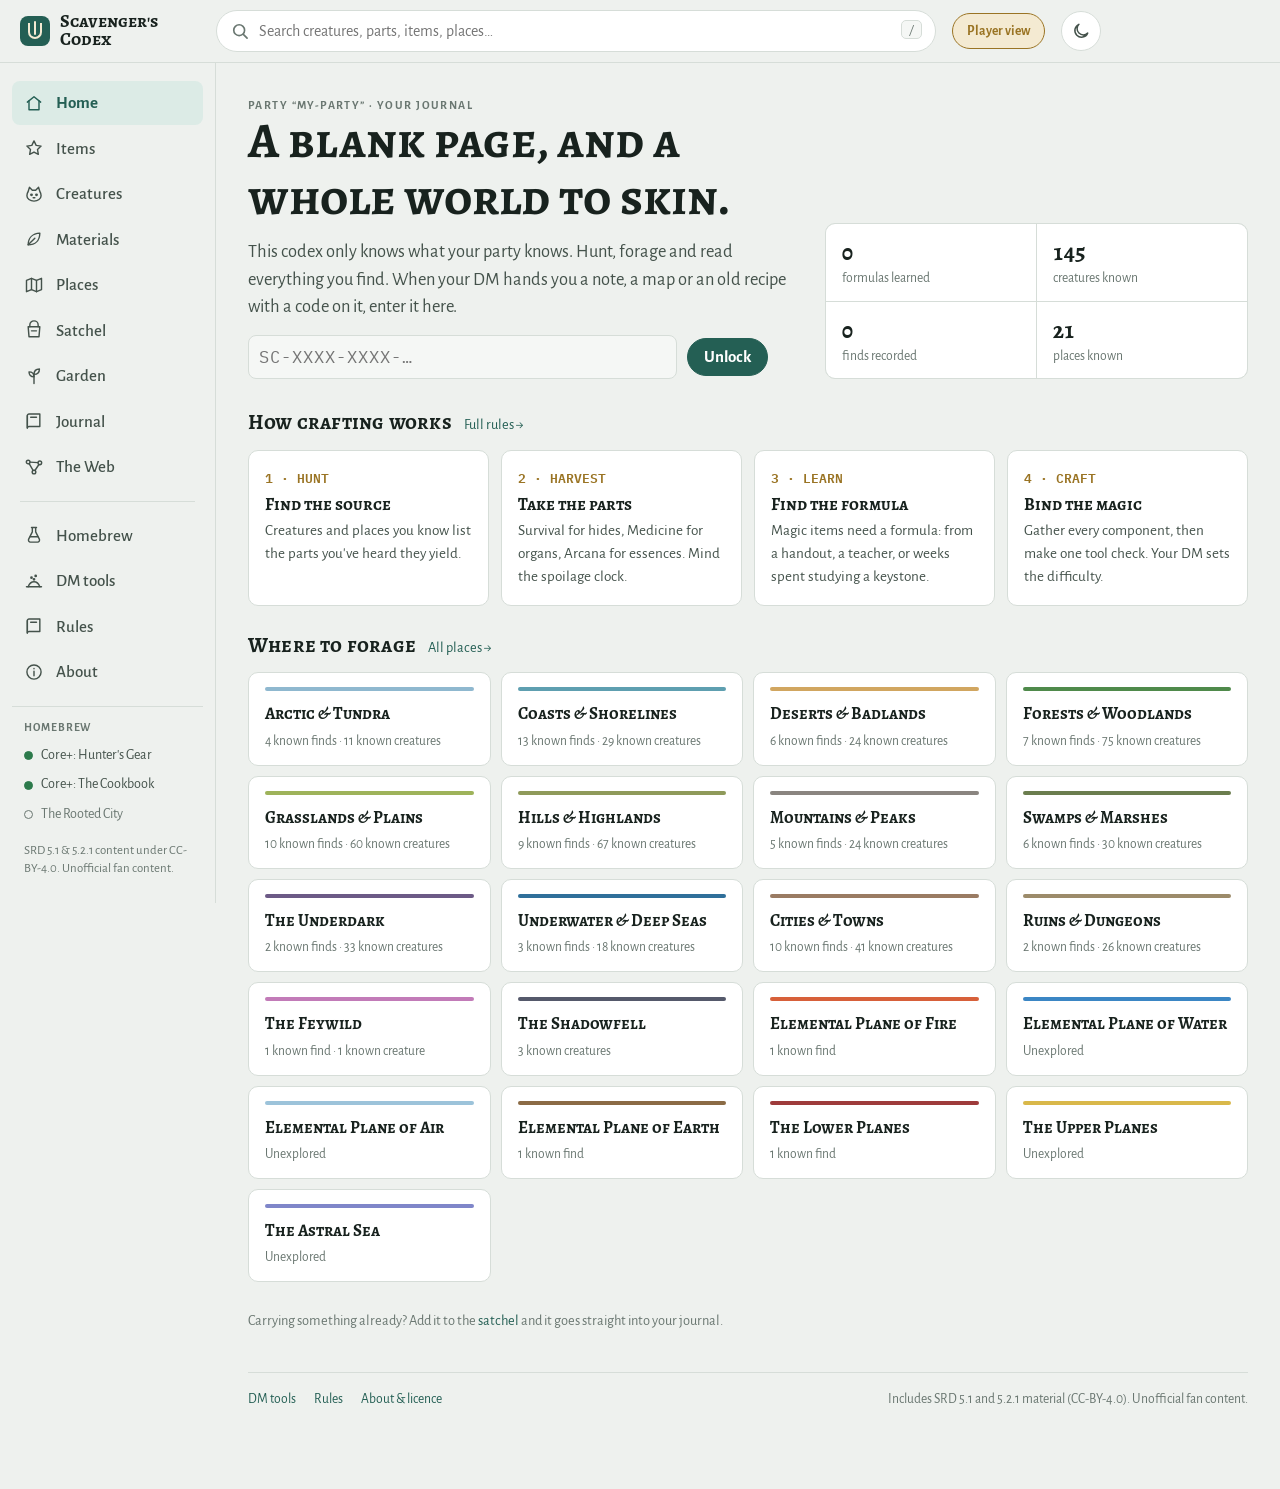
==== codex-standalone.html @ 23604a58 "Connection to DnDocs" ====
<!doctype html>
<html lang="en">
<head>
<meta charset="utf-8">
<meta name="viewport" content="width=device-width, initial-scale=1, viewport-fit=cover">
<title>The Scavenger's Codex</title>
<meta name="description" content="A D&D 5e harvesting and crafting handbook: skin, harvest and forage components, then craft magic items.">
<link rel="preconnect" href="https://fonts.googleapis.com">
<link rel="preconnect" href="https://fonts.gstatic.com" crossorigin>
<link rel="stylesheet" href="https://fonts.googleapis.com/css2?family=Alegreya+SC:wght@500;700&family=Alegreya+Sans:ital,wght@0,400;0,500;0,700;1,400&family=IBM+Plex+Mono:wght@400;500&display=swap">
<style>/* The Scavenger's Codex — field-handbook styling */
:root{
  --bg:#EEF1EE; --surface:#FFFFFF; --surface-2:#F5F7F5; --ink:#18221E; --ink-2:#44524B; --muted:#6A7771;
  --line:#D6DDD8; --line-2:#E5EAE6; --accent:#245F54; --accent-ink:#FFFFFF; --accent-soft:#DCEBE6;
  --brass:#9A7424; --brass-soft:#F4EAD2; --danger:#A4372B; --ok:#2C7A4B; --ok-soft:#DDF0E3; --warn:#9A6A10; --warn-soft:#F7ECD3;
  --t-mundane:#7D8580; --t-common:#4E5A63; --t-uncommon:#2E8540; --t-rare:#2A63C4; --t-very-rare:#8043C4; --t-legendary:#C0621A;
  --shadow:0 1px 2px rgba(20,35,30,.06),0 6px 20px rgba(20,35,30,.06);
  --radius:10px; --radius-sm:6px;
  --f-display:"Alegreya SC",Georgia,"Times New Roman",serif;
  --f-body:"Alegreya Sans",system-ui,-apple-system,"Segoe UI",Roboto,sans-serif;
  --f-mono:"IBM Plex Mono",ui-monospace,SFMono-Regular,Menlo,Consolas,monospace;
  --nav-w:216px; --top-h:60px;
  color-scheme:light;
}
@media (prefers-color-scheme:dark){
  :root:not([data-theme="light"]){
    --bg:#101513; --surface:#171E1B; --surface-2:#1C2420; --ink:#E4EBE7; --ink-2:#B7C3BD; --muted:#8C9993;
    --line:#2B3632; --line-2:#232D29; --accent:#62BFA9; --accent-ink:#0D1A16; --accent-soft:#1D3530;
    --brass:#D8B060; --brass-soft:#2E2718; --danger:#E0786B; --ok:#6CCB8E; --ok-soft:#18301F; --warn:#E3B45A; --warn-soft:#30280F;
    --t-mundane:#8E9892; --t-common:#A3AFB8; --t-uncommon:#5CC46E; --t-rare:#6A9CF0; --t-very-rare:#B386F0; --t-legendary:#F09A52;
    --shadow:0 1px 2px rgba(0,0,0,.3),0 8px 24px rgba(0,0,0,.25);
    color-scheme:dark;
  }
}
:root[data-theme="dark"]{
  --bg:#101513; --surface:#171E1B; --surface-2:#1C2420; --ink:#E4EBE7; --ink-2:#B7C3BD; --muted:#8C9993;
  --line:#2B3632; --line-2:#232D29; --accent:#62BFA9; --accent-ink:#0D1A16; --accent-soft:#1D3530;
  --brass:#D8B060; --brass-soft:#2E2718; --danger:#E0786B; --ok:#6CCB8E; --ok-soft:#18301F; --warn:#E3B45A; --warn-soft:#30280F;
  --t-mundane:#8E9892; --t-common:#A3AFB8; --t-uncommon:#5CC46E; --t-rare:#6A9CF0; --t-very-rare:#B386F0; --t-legendary:#F09A52;
  --shadow:0 1px 2px rgba(0,0,0,.3),0 8px 24px rgba(0,0,0,.25);
  color-scheme:dark;
}
*{box-sizing:border-box}
html,body{height:100%}
body{margin:0;background:var(--bg);color:var(--ink);font:17px/1.5 var(--f-body);-webkit-font-smoothing:antialiased}
a{color:var(--accent);text-decoration:none}
a:hover{text-decoration:underline;text-underline-offset:2px}
:focus-visible{outline:2px solid var(--accent);outline-offset:2px;border-radius:4px}
h1,h2,h3{font-family:var(--f-display);font-weight:700;line-height:1.15;text-wrap:balance;margin:0}
h1{font-size:clamp(1.7rem,1.2rem + 2vw,2.35rem)}
h2{font-size:1.3rem;letter-spacing:.01em}
h3{font-size:1.08rem}
p{margin:0}
button,input,select,textarea{font:inherit;color:inherit}
svg{flex:none}
.mono{font-family:var(--f-mono);font-size:.86em;font-variant-numeric:tabular-nums}
.muted{color:var(--muted)}
.small{font-size:.9rem}
.nowrap{white-space:nowrap}

/* ---------- shell ---------- */
#app{display:grid;grid-template-columns:var(--nav-w) minmax(0,1fr);grid-template-rows:auto 1fr;min-height:100%}
.topbar{grid-column:1/-1;position:sticky;top:env(safe-area-inset-top,0px);z-index:30;display:flex;align-items:center;gap:16px;
  padding:10px 20px;background:color-mix(in srgb,var(--bg) 88%,transparent);backdrop-filter:blur(10px);border-bottom:1px solid var(--line)}
.brand{display:flex;align-items:center;gap:10px;color:var(--ink);width:calc(var(--nav-w) - 36px);flex:none}
.brand:hover{text-decoration:none}
.brand-mark{width:30px;height:30px;border-radius:8px;background:var(--accent);position:relative;flex:none}
.brand-mark::after{content:"";position:absolute;inset:7px 8px;border:2.4px solid var(--brass-soft);border-top:none;border-radius:0 0 12px 12px}
.brand-mark::before{content:"";position:absolute;left:14px;top:5px;width:2.4px;height:14px;background:var(--brass-soft);border-radius:2px}
.brand-name{font-family:var(--f-display);font-weight:700;font-size:1.12rem;line-height:1}
.search-wrap{position:relative;flex:1;max-width:720px}
.search-wrap input{width:100%;height:42px;border:1px solid var(--line);background:var(--surface);border-radius:999px;padding:0 44px 0 42px;outline:none;font-size:1rem}
.search-wrap input:focus{border-color:var(--accent);box-shadow:0 0 0 3px var(--accent-soft)}
.search-ico{position:absolute;left:14px;top:11px;width:20px;height:20px;fill:none;stroke:var(--muted);stroke-width:2;stroke-linecap:round}
.kbd-hint{position:absolute;right:14px;top:10px;font:12px var(--f-mono);border:1px solid var(--line);border-radius:5px;padding:1px 6px;color:var(--muted);background:var(--surface-2)}
.search-wrap input:focus ~ .kbd-hint{display:none}
.icon-btn{width:40px;height:40px;border-radius:999px;border:1px solid var(--line);background:var(--surface);display:grid;place-items:center;cursor:pointer;flex:none}
.icon-btn svg{width:20px;height:20px;fill:none;stroke:var(--ink-2);stroke-width:1.8;stroke-linejoin:round}
.suggest{position:absolute;left:0;right:0;top:48px;background:var(--surface);border:1px solid var(--line);border-radius:14px;box-shadow:var(--shadow);overflow:hidden;max-height:70vh;overflow-y:auto}
.sug{display:flex;align-items:center;gap:10px;padding:8px 14px;color:var(--ink);cursor:pointer}
.sug:hover,.sug.on{background:var(--accent-soft);text-decoration:none}
.sug .kind{margin-left:auto;font-size:.78rem;color:var(--muted);text-transform:uppercase;letter-spacing:.06em}
.sug-foot{padding:8px 14px;border-top:1px solid var(--line-2);font-size:.88rem;color:var(--muted)}

.sidenav{position:sticky;top:calc(var(--top-h) + env(safe-area-inset-top,0px));align-self:start;height:calc(100vh - var(--top-h));padding:18px 12px;display:flex;flex-direction:column;gap:2px;border-right:1px solid var(--line)}
.navlink{display:flex;align-items:center;gap:12px;padding:9px 12px;border-radius:8px;color:var(--ink-2);font-weight:500}
.navlink svg{width:20px;height:20px;fill:none;stroke:currentColor;stroke-width:1.7;stroke-linecap:round;stroke-linejoin:round}
.navlink:hover{background:var(--surface);text-decoration:none;color:var(--ink)}
.navlink.on{background:var(--accent-soft);color:var(--accent);font-weight:700}
.navlink .badge{margin-left:auto}
.nav-sep{height:1px;background:var(--line);margin:10px 8px}
.nav-foot{margin-top:auto;font-size:.8rem;color:var(--muted);padding:8px 12px;line-height:1.35}

main{min-width:0;padding:28px 32px 80px;outline:none}
.page{max-width:1080px;margin:0 auto;display:flex;flex-direction:column;gap:28px}
.loading{padding:60px;text-align:center;color:var(--muted)}

/* ---------- common bits ---------- */
.badge{display:inline-flex;align-items:center;justify-content:center;min-width:22px;height:22px;padding:0 7px;border-radius:999px;background:var(--accent);color:var(--accent-ink);font:600 12px var(--f-mono)}
.pill{display:inline-flex;align-items:center;gap:6px;height:24px;padding:0 10px;border-radius:999px;font-size:.8rem;font-weight:700;letter-spacing:.02em;border:1px solid currentColor;white-space:nowrap}
.pill::before{content:"";width:7px;height:7px;border-radius:50%;background:currentColor}
.t-mundane{color:var(--t-mundane)} .t-common{color:var(--t-common)} .t-uncommon{color:var(--t-uncommon)}
.t-rare{color:var(--t-rare)} .t-very-rare{color:var(--t-very-rare)} .t-legendary{color:var(--t-legendary)}
.chip{display:inline-flex;align-items:center;gap:6px;height:28px;padding:0 11px;border-radius:999px;background:var(--surface);border:1px solid var(--line);color:var(--ink-2);font-size:.88rem;cursor:pointer;white-space:nowrap}
a.chip:hover{text-decoration:none;border-color:var(--accent);color:var(--accent)}
.chip.on{background:var(--accent);border-color:var(--accent);color:var(--accent-ink)}
.chips{display:flex;flex-wrap:wrap;gap:6px}
.btn{display:inline-flex;align-items:center;gap:8px;height:38px;padding:0 16px;border-radius:999px;border:1px solid var(--line);background:var(--surface);color:var(--ink);font-weight:600;cursor:pointer;white-space:nowrap}
.btn:hover{border-color:var(--accent);color:var(--accent);text-decoration:none}
.btn.primary{background:var(--accent);border-color:var(--accent);color:var(--accent-ink)}
.btn.primary:hover{filter:brightness(1.08);color:var(--accent-ink)}
.btn.sm{height:30px;padding:0 12px;font-size:.88rem}
.btn svg{width:16px;height:16px;fill:none;stroke:currentColor;stroke-width:2;stroke-linecap:round;stroke-linejoin:round}
.btn:disabled{opacity:.5;cursor:not-allowed}
.eyebrow{font:600 .74rem var(--f-body);letter-spacing:.12em;text-transform:uppercase;color:var(--muted)}
.section{display:flex;flex-direction:column;gap:14px}
.section-head{display:flex;align-items:baseline;gap:12px;flex-wrap:wrap}
.section-head .count{font:500 .85rem var(--f-mono);color:var(--muted)}
.card{background:var(--surface);border:1px solid var(--line);border-radius:var(--radius)}
.empty{padding:22px;border:1px dashed var(--line);border-radius:var(--radius);color:var(--muted);text-align:center}

/* icons */
.ico{width:34px;height:34px;border-radius:8px;display:grid;place-items:center;background:var(--surface-2);border:1px solid var(--line-2);flex:none}
.ico svg{width:20px;height:20px;fill:none;stroke:currentColor;stroke-width:1.6;stroke-linecap:round;stroke-linejoin:round}
.ico.lg{width:64px;height:64px;border-radius:14px}
.ico.lg svg{width:36px;height:36px;stroke-width:1.4}

/* ---------- lists ---------- */
.list{display:grid;grid-template-columns:repeat(auto-fill,minmax(300px,1fr));gap:8px}
.row{display:flex;align-items:center;gap:12px;padding:10px 12px;background:var(--surface);border:1px solid var(--line);border-radius:var(--radius);color:var(--ink);min-width:0}
.row:hover{border-color:var(--accent);text-decoration:none}
.row .txt{min-width:0;flex:1;display:flex;flex-direction:column}
.row .name{font-weight:700;line-height:1.2;overflow:hidden;text-overflow:ellipsis}
.row .sub{font-size:.84rem;color:var(--muted);white-space:nowrap;overflow:hidden;text-overflow:ellipsis}
.row .right{display:flex;flex-direction:column;align-items:flex-end;gap:4px;flex:none}
.row .add{width:30px;height:30px;border-radius:999px;border:1px solid var(--line);background:var(--surface-2);display:grid;place-items:center;cursor:pointer;color:var(--ink-2)}
.row .add:hover{border-color:var(--accent);color:var(--accent)}
.row .add svg{width:14px;height:14px;fill:none;stroke:currentColor;stroke-width:2.2;stroke-linecap:round}
.more{align-self:center}

/* ---------- filters ---------- */
.filters{display:flex;flex-direction:column;gap:10px;padding:14px;background:var(--surface);border:1px solid var(--line);border-radius:var(--radius)}
.frow{display:flex;gap:10px;align-items:center;flex-wrap:wrap}
.frow > label{font-size:.78rem;font-weight:700;text-transform:uppercase;letter-spacing:.08em;color:var(--muted);min-width:78px}
.select,.textin{height:34px;border:1px solid var(--line);background:var(--surface-2);border-radius:8px;padding:0 10px;max-width:100%}
.textin{min-width:0;flex:1}
.filter-toggle{display:none}

/* ---------- detail header ---------- */
.dhead{display:flex;gap:18px;align-items:flex-start}
.dhead .meta{display:flex;flex-direction:column;gap:8px;min-width:0;flex:1}
.dhead .line{display:flex;flex-wrap:wrap;gap:8px;align-items:center;color:var(--muted);font-size:.92rem}
.dhead .actions{display:flex;gap:8px;flex-wrap:wrap}
.crumbs{font-size:.88rem;color:var(--muted);display:flex;gap:6px;flex-wrap:wrap}
.crumbs a{color:var(--muted)}
.lede{font-size:1.1rem;color:var(--ink-2);max-width:68ch}
.effect{font-size:1.06rem;max-width:70ch;padding:14px 18px;border-left:3px solid var(--brass);background:var(--brass-soft);border-radius:0 var(--radius-sm) var(--radius-sm) 0}
.facts{display:grid;grid-template-columns:repeat(auto-fit,minmax(140px,1fr));gap:0;background:var(--surface);border:1px solid var(--line);border-radius:var(--radius);overflow:hidden}
.fact{background:var(--surface);box-shadow:0 0 0 .5px var(--line);padding:10px 14px;display:flex;flex-direction:column;gap:2px}
.fact .k{font-size:.72rem;font-weight:700;letter-spacing:.1em;text-transform:uppercase;color:var(--muted)}
.fact .v{font-weight:600}

/* ---------- recipe card ---------- */
.recipe{background:var(--surface);border:1px solid var(--line);border-radius:14px;padding:18px;display:flex;flex-direction:column;gap:16px}
.recipe-top{display:flex;align-items:center;gap:12px;flex-wrap:wrap}
.recipe-top .have{margin-left:auto}
.bench{display:grid;grid-template-columns:minmax(0,1fr) auto 150px;gap:18px;align-items:center}
.slots{display:flex;flex-direction:column;gap:12px}
.role-grp{display:flex;flex-direction:column;gap:6px}
.role-lbl{font-size:.72rem;font-weight:700;letter-spacing:.12em;text-transform:uppercase;color:var(--muted);display:flex;gap:8px;align-items:center}
.role-lbl.keystone{color:var(--brass)}
.role-tiles{display:flex;flex-wrap:wrap;gap:8px}
.tile{position:relative;display:flex;align-items:center;gap:10px;padding:8px 12px 8px 8px;border-radius:10px;background:var(--surface-2);border:1.5px solid var(--line);min-width:0;max-width:100%;color:var(--ink)}
a.tile:hover{border-color:var(--accent);text-decoration:none}
.tile.key{border-color:var(--brass);background:var(--brass-soft)}
.tile .q{font:600 .82rem var(--f-mono);color:var(--muted)}
.tile .tn{font-weight:600;line-height:1.2}
.tile .ts{font-size:.78rem;color:var(--muted)}
.tile .tx{display:flex;flex-direction:column;min-width:0}
.tile.has::after{content:"";position:absolute;top:-7px;right:-7px;width:18px;height:18px;border-radius:50%;background:var(--ok) url("data:image/svg+xml,%3Csvg xmlns='http://www.w3.org/2000/svg' viewBox='0 0 16 16'%3E%3Cpath d='M4 8.5l2.5 2.5L12 5.5' stroke='white' stroke-width='2' fill='none' stroke-linecap='round'/%3E%3C/svg%3E") center/14px no-repeat;border:2px solid var(--surface)}
.tile.part::after{content:"";position:absolute;top:-7px;right:-7px;width:18px;height:18px;border-radius:50%;background:var(--warn);border:2px solid var(--surface)}
.tile.slot-any{border-style:dashed;cursor:pointer}
.tile.slot-any .tn::after{content:" ▾";color:var(--muted);font-size:.8em}
.options{display:none;flex-basis:100%;background:var(--surface-2);border:1px solid var(--line-2);border-radius:10px;padding:10px;gap:6px;flex-wrap:wrap}
.options.open{display:flex}
.options .chip{height:26px;font-size:.83rem}
.arrow{width:44px;height:44px;display:grid;place-items:center;color:var(--muted)}
.arrow svg{width:36px;height:36px;fill:none;stroke:currentColor;stroke-width:1.6;stroke-linecap:round;stroke-linejoin:round}
.result{display:flex;flex-direction:column;align-items:center;gap:8px;text-align:center;padding:14px 10px;border-radius:12px;border:2px solid currentColor;background:var(--surface-2)}
.result .rn{font-weight:700;color:var(--ink);line-height:1.2;font-size:.95rem}
.result .ico{color:inherit}
.rmeta{display:flex;flex-wrap:wrap;gap:8px 18px;font-size:.92rem;color:var(--ink-2);padding-top:14px;border-top:1px solid var(--line-2)}
.rmeta b{font-weight:700;color:var(--ink)}
.lore{font-style:italic;color:var(--ink-2);max-width:72ch}
.lore::before{content:"Crafter's note — ";font-style:normal;font-weight:700;color:var(--brass)}

/* ---------- tables ---------- */
.tbl-wrap{overflow-x:auto;border:1px solid var(--line);border-radius:var(--radius);background:var(--surface)}
table{width:100%;border-collapse:collapse;font-size:.95rem}
th{font-size:.72rem;letter-spacing:.1em;text-transform:uppercase;color:var(--muted);text-align:left;padding:10px 14px;border-bottom:1px solid var(--line);white-space:nowrap}
td{padding:10px 14px;border-bottom:1px solid var(--line-2);vertical-align:top}
tr:last-child td{border-bottom:none}
td .note{font-size:.86rem;color:var(--muted);margin-top:2px}
.cell-part{display:flex;gap:10px;align-items:center;min-width:180px}

/* ---------- home ---------- */
.hero{display:grid;grid-template-columns:minmax(0,1.3fr) minmax(0,1fr);gap:28px;align-items:end;padding:8px 0 4px}
.hero h1{font-size:clamp(2rem,1.3rem + 3vw,3.1rem)}
.hero p{font-size:1.15rem;color:var(--ink-2);max-width:56ch;margin-top:12px}
.stats{display:grid;grid-template-columns:repeat(2,1fr);gap:1px;background:var(--line);border:1px solid var(--line);border-radius:var(--radius);overflow:hidden}
.stat{background:var(--surface);padding:12px 16px}
.stat .n{font:700 1.5rem var(--f-display);font-variant-numeric:tabular-nums}
.stat .l{font-size:.85rem;color:var(--muted)}
.steps{display:grid;grid-template-columns:repeat(4,minmax(0,1fr));gap:12px}
.step{padding:16px;background:var(--surface);border:1px solid var(--line);border-radius:var(--radius);display:flex;flex-direction:column;gap:6px}
.step .no{font:600 .8rem var(--f-mono);color:var(--brass)}
.step p{font-size:.95rem;color:var(--ink-2)}
.feature{display:grid;grid-template-columns:repeat(auto-fill,minmax(240px,1fr));gap:10px}
.fcard{padding:14px;background:var(--surface);border:1px solid var(--line);border-radius:var(--radius);color:var(--ink);display:flex;flex-direction:column;gap:8px}
.fcard:hover{border-color:var(--accent);text-decoration:none}
.fcard .fx{font-size:.9rem;color:var(--muted)}
.envgrid{display:grid;grid-template-columns:repeat(auto-fill,minmax(200px,1fr));gap:10px}
.envcard{padding:14px 16px;background:var(--surface);border:1px solid var(--line);border-radius:var(--radius);color:var(--ink);display:flex;flex-direction:column;gap:4px}
.envcard:hover{border-color:var(--accent);text-decoration:none}
.envcard .en{font-family:var(--f-display);font-weight:700;font-size:1.05rem}
.envcard .ec{font-size:.84rem;color:var(--muted)}
.envcard .band{height:4px;border-radius:2px;margin-bottom:6px}

/* ---------- satchel ---------- */
.sat-grid{display:grid;grid-template-columns:minmax(0,1fr) minmax(0,1.25fr);gap:24px;align-items:start}
.sat-list{display:flex;flex-direction:column;gap:6px}
.sat-row{display:flex;align-items:center;gap:10px;padding:8px 10px;background:var(--surface);border:1px solid var(--line);border-radius:var(--radius)}
.sat-row .txt{flex:1;min-width:0}
.sat-row .name{font-weight:700;display:block;overflow:hidden;text-overflow:ellipsis;white-space:nowrap;color:var(--ink)}
.stepper{display:flex;align-items:center;border:1px solid var(--line);border-radius:999px;overflow:hidden;flex:none}
.stepper button{width:30px;height:30px;border:none;background:var(--surface-2);cursor:pointer;font-weight:700}
.stepper button:hover{background:var(--accent-soft)}
.stepper input{width:40px;height:30px;border:none;text-align:center;background:var(--surface);font:500 .9rem var(--f-mono);-moz-appearance:textfield}
.stepper input::-webkit-inner-spin-button{-webkit-appearance:none}
.addbox{position:relative}
.addbox .suggest{top:40px}
.tabs{display:flex;gap:4px;border-bottom:1px solid var(--line);overflow-x:auto}
.tab{padding:10px 14px;border:none;background:none;cursor:pointer;color:var(--muted);font-weight:600;border-bottom:2px solid transparent;white-space:nowrap}
.tab.on{color:var(--accent);border-bottom-color:var(--accent)}
.craft-row{display:flex;flex-direction:column;gap:8px;padding:12px;background:var(--surface);border:1px solid var(--line);border-radius:var(--radius)}
.craft-row .top{display:flex;align-items:center;gap:10px}
.craft-row .top .txt{flex:1;min-width:0}
.craft-row .miss{font-size:.88rem;color:var(--warn)}
.meter{height:6px;border-radius:3px;background:var(--line-2);overflow:hidden}
.meter i{display:block;height:100%;background:var(--ok);border-radius:3px}
.meter.part i{background:var(--warn)}
textarea.io{width:100%;min-height:110px;border:1px solid var(--line);border-radius:8px;background:var(--surface-2);padding:10px;font:.82rem var(--f-mono)}

/* ---------- rules prose ---------- */
.prose{max-width:74ch;display:flex;flex-direction:column;gap:14px}
.prose h2{margin-top:18px}
.prose h3{margin-top:6px}
.prose ul,.prose ol{margin:0;padding-left:1.3em;display:flex;flex-direction:column;gap:6px}
.prose table{font-size:.93rem}
.callout{padding:14px 18px;border-radius:var(--radius);background:var(--accent-soft);border:1px solid color-mix(in srgb,var(--accent) 25%,transparent)}
.toc{display:flex;flex-wrap:wrap;gap:6px}

.toast{position:fixed;left:50%;bottom:calc(24px + env(safe-area-inset-bottom,0px));transform:translateX(-50%);background:var(--ink);color:var(--bg);padding:10px 18px;border-radius:999px;font-weight:600;box-shadow:var(--shadow);z-index:60;max-width:calc(100% - 32px)}

/* ---------- responsive ---------- */
@media (max-width:1060px){
  .bench{grid-template-columns:minmax(0,1fr)}
  .arrow{transform:rotate(90deg);justify-self:center}
  .result{flex-direction:row;justify-self:start;text-align:left;padding:10px 16px}
  .sat-grid{grid-template-columns:minmax(0,1fr)}
}
@media (max-width:820px){
  :root{--top-h:56px}
  body{font-size:16px}
  #app{grid-template-columns:minmax(0,1fr)}
  .topbar{padding:8px 16px;gap:10px}
  .brand{width:auto}
  .brand-name{display:none}
  .kbd-hint{display:none}
  .sidenav{position:fixed;top:auto;bottom:0;left:0;right:0;height:auto;z-index:40;flex-direction:row;justify-content:space-around;padding:6px 4px calc(6px + env(safe-area-inset-bottom,0px));background:var(--surface);border-right:none;border-top:1px solid var(--line);gap:0}
  .navlink{flex-direction:column;gap:2px;padding:6px 4px;font-size:.7rem;flex:1;min-width:0;position:relative}
  .navlink span.lbl{white-space:nowrap}
  .navlink .badge{position:absolute;top:0;left:calc(50% + 6px);margin:0;height:17px;min-width:17px;font-size:10px;padding:0 4px}
  .navlink.desk,.nav-sep,.nav-foot{display:none}
  main{padding:20px 16px calc(96px + env(safe-area-inset-bottom,0px))}
  .page{gap:22px}
  .hero{grid-template-columns:minmax(0,1fr)}
  .steps{grid-template-columns:repeat(2,minmax(0,1fr))}
  .list{grid-template-columns:minmax(0,1fr)}
  .dhead{gap:14px}
  .ico.lg{width:52px;height:52px}
  .filters .frow.opt{display:none}
  .filters.open .frow.opt{display:flex}
  .filter-toggle{display:inline-flex}
  .frow > label{min-width:0;width:100%}
  .filters .frow > .textin{flex:1 1 100%}
  .filters .select{flex:1 1 auto}
  .toast{bottom:calc(84px + env(safe-area-inset-bottom,0px))}
}
@media (max-width:460px){ .steps{grid-template-columns:minmax(0,1fr)} }
@media (prefers-reduced-motion:no-preference){
  .row,.tile,.btn,.chip,.fcard,.envcard{transition:border-color .15s,background-color .15s,color .15s}
}

/* ---------- v1.1 additions ---------- */
.btn.on-goal{background:var(--brass-soft);border-color:var(--brass);color:var(--brass)}
.bd-grid{display:grid;grid-template-columns:minmax(0,1fr) minmax(0,1.1fr);gap:14px;align-items:start}
.bd-tree{padding:12px 14px;overflow-x:auto}
.tree,.tree ul{list-style:none;margin:0;padding-left:0;display:flex;flex-direction:column;gap:4px}
.tree ul{padding-left:18px;border-left:1px dashed var(--line);margin:4px 0 4px 6px}
.tree summary{cursor:pointer;list-style-position:outside}
.tree li{line-height:1.35}
.roller{padding:16px 18px}
.skill-in{display:flex;align-items:center;gap:6px;font-weight:600;font-size:.92rem}
.skill-in input{width:64px;flex:none}
.foot{max-width:1080px;margin:40px auto 0;padding-top:16px;border-top:1px solid var(--line);display:flex;flex-wrap:wrap;gap:8px 18px;font-size:.85rem;color:var(--muted)}
.foot span{margin-left:auto}
.craft-row.goal{border-color:color-mix(in srgb,var(--brass) 45%,var(--line))}
@media (max-width:1060px){ .bd-grid{grid-template-columns:minmax(0,1fr)} }
@media (max-width:820px){ .foot span{margin-left:0} }
.roller .frow > label{text-transform:none;letter-spacing:0;font-size:.92rem;color:var(--ink-2);min-width:0;width:auto;font-weight:600}
.roller td{padding:8px 10px}
.note.hazard{color:var(--danger)}
.guard{display:flex;gap:6px;align-items:flex-start;margin-top:6px;padding:6px 8px;border-radius:6px;background:var(--warn-soft);color:var(--ink-2);font-size:.84rem}
.guard svg{width:15px;height:15px;fill:none;stroke:var(--warn);stroke-width:2;margin-top:2px}

/* ---------- v1.3: party, player view, DM tools ---------- */
.mode-btn{height:36px;padding:0 14px;border-radius:999px;border:1px solid var(--line);background:var(--surface);color:var(--ink-2);font-weight:700;font-size:.85rem;cursor:pointer;white-space:nowrap;flex:none}
.mode-btn.player{background:var(--brass-soft);border-color:var(--brass);color:var(--brass)}
.party-card{padding:12px 14px;display:flex;flex-direction:column;gap:10px}
.plog{list-style:none;margin:0;padding:0;display:flex;flex-direction:column;gap:6px;font-size:.9rem}
.plog li{display:flex;gap:10px;flex-wrap:wrap}
.recipe.locked{border-style:dashed;background:var(--surface-2)}
.fc-result{margin-top:12px;padding:12px 14px;border-radius:10px;background:var(--surface-2);border:1px solid var(--line-2);display:flex;flex-direction:column;gap:6px}
.guard.enc{background:var(--accent-soft)}
.guard.enc svg{stroke:var(--accent)}
.sat-row .btn.sm{height:28px;padding:0 10px;font-size:.8rem}
@media (max-width:820px){ .mode-btn{padding:0 10px;font-size:.78rem} .sat-row{flex-wrap:wrap} .sat-row .txt{flex-basis:calc(100% - 50px)} }
.hman td{vertical-align:middle}
.hman .hres{min-width:190px}
.autoroll{margin-top:10px}
.autoroll summary{cursor:pointer;font-weight:600;color:var(--accent)}
@media (max-width:820px){
  .roller .tbl-wrap{overflow:visible;border:none;background:none}
  .hman thead{display:none}
  .hman,.hman tbody{display:block;width:100%}
  .hman tr{display:grid;grid-template-columns:repeat(3,minmax(0,1fr));gap:8px 10px;padding:12px;margin-bottom:8px;border:1px solid var(--line);border-radius:var(--radius);background:var(--surface)}
  .hman td{display:block;padding:0;border:none;min-width:0}
  .hman td:nth-child(1),.hman td:nth-child(2){grid-column:1/-1}
  .hman td:nth-child(2){margin-top:-6px;color:var(--ink-2)}
  .hman td:nth-child(3)::before,.hman td:nth-child(4)::before,.hman td:nth-child(5)::before{display:block;font-size:.7rem;font-weight:700;letter-spacing:.08em;text-transform:uppercase;color:var(--muted);margin-bottom:3px}
  .hman td:nth-child(3)::before{content:"Harvester"}
  .hman td:nth-child(4)::before{content:"Total"}
  .hman td:nth-child(5)::before{content:"Yield"}
  .hman input.textin{width:100%!important}
  .hman .hres{min-width:0}
}

/* ---------- v1.5: plates, discovery, journal ---------- */
.dhero{display:grid;grid-template-columns:minmax(0,1fr) minmax(220px,340px);gap:24px;align-items:start}
.plate{position:relative;margin:0;border-radius:12px;overflow:hidden;background:var(--surface-2);box-shadow:var(--shadow);line-height:0}
.plate svg{display:block;width:100%;height:auto}
.plate .plate-img{position:absolute;inset:0;width:100%;height:100%;object-fit:cover;opacity:0;transition:opacity .3s}
.plate.has-img .plate-img{opacity:1}
.plate figcaption{position:absolute;left:0;right:0;bottom:0;padding:4px 8px;font:11px/1.3 var(--f-body);color:#fff;background:linear-gradient(transparent,rgba(0,0,0,.55))}
.plate.banner{max-height:240px}
.plate.banner svg{margin-top:-6%}
.plate.fog{filter:grayscale(1) blur(1.5px);opacity:.55;max-width:320px}
.undisc-card{display:grid;grid-template-columns:minmax(0,320px) minmax(0,1fr);gap:24px;align-items:center;padding:24px}
.undisc-card .meta{display:flex;flex-direction:column;gap:12px}
.unknown{font-style:italic;color:var(--muted)}
.undisc{font-style:italic}
.handout{display:flex;flex-direction:column;gap:10px;padding:16px;border:1px dashed var(--brass);border-radius:var(--radius);background:var(--surface)}
.handout-paper{padding:16px 18px;border-radius:8px;background:var(--brass-soft);border:1px solid color-mix(in srgb,var(--brass) 35%,transparent);display:flex;flex-direction:column;gap:8px}
.handout-text{font-family:var(--f-display);font-size:1.05rem;line-height:1.35}
.code{font-size:1.05rem;letter-spacing:.08em;color:var(--ink);word-break:break-all}
.modal{position:fixed;inset:0;z-index:80;background:color-mix(in srgb,var(--ink) 45%,transparent);display:grid;place-items:center;padding:16px}
.modal-card{width:min(520px,100%);max-height:86vh;overflow:auto;background:var(--surface);border:1px solid var(--line);border-radius:14px;box-shadow:var(--shadow);padding:22px;display:flex;flex-direction:column;gap:12px}
.reveal h2{font-size:1.6rem}
.rv-sec{display:flex;flex-direction:column;gap:6px}
@media (prefers-reduced-motion:no-preference){
  .chip.rv{animation:rvIn .45s both}
  @keyframes rvIn{from{opacity:0;transform:translateY(6px) scale(.96)}to{opacity:1;transform:none}}
  .flash{animation:flash .5s}
  @keyframes flash{0%{background:var(--accent-soft)}100%{background:var(--surface-2)}}
}
.research{display:flex;flex-direction:column;gap:10px;padding:14px;border-radius:10px;background:var(--surface);border:1px solid var(--line-2)}
.boxes{display:flex;gap:6px;flex-wrap:wrap}
.box{width:22px;height:22px;border-radius:5px;border:1.5px solid var(--brass);background:var(--surface-2)}
.box.on{background:var(--brass)}
.yield-in{display:flex;gap:6px;align-items:center}
.btn.die{height:30px;padding:0 8px;gap:5px}
.btn.die svg{width:15px;height:15px}
.roller-sum{display:flex;align-items:baseline;gap:12px;flex-wrap:wrap;cursor:pointer;list-style:none}
.roller-sum::-webkit-details-marker{display:none}

.codebox{display:flex;flex-direction:column;gap:8px}
.codebox .textin{flex:1}
@media (max-width:1060px){ .dhero{grid-template-columns:minmax(0,1fr)} .dhero .plate{max-width:420px} }
@media (max-width:820px){
  .undisc-card{grid-template-columns:minmax(0,1fr)}
  .hman td:nth-child(3)::before{content:"Total"}
  .hman td:nth-child(4)::before{content:"Yield"}
  .hman td:nth-child(5)::before{content:none}
  .hman td:nth-child(5){grid-column:1/-1}
  .hman td:nth-child(6){grid-column:auto}
  .hman tr{grid-template-columns:repeat(2,minmax(0,1fr))}
  .yield-in .textin{width:100%!important}
}
.yield-in .textin{flex:0 0 72px;width:72px!important}
@media (max-width:820px){ .yield-in .textin{flex:1 1 auto;width:100%!important} }
@media (max-width:820px){
  .ptable thead{display:none}
  .ptable,.ptable tbody{display:block;width:100%}
  .tbl-wrap:has(.ptable){overflow:visible;border:none;background:none}
  .ptable tr{display:grid;grid-template-columns:repeat(3,minmax(0,1fr)) auto;gap:6px 10px;padding:12px;margin-bottom:8px;border:1px solid var(--line);border-radius:var(--radius);background:var(--surface)}
  .ptable td{display:block;padding:0;border:none;min-width:0}
  .ptable td:nth-child(1){grid-column:1/4}
  .ptable td:nth-child(6){grid-column:4;grid-row:1}
  .ptable td:nth-child(5){grid-column:1/-1}
  .ptable td:nth-child(2)::before,.ptable td:nth-child(3)::before,.ptable td:nth-child(4)::before{display:block;font-size:.68rem;font-weight:700;letter-spacing:.08em;text-transform:uppercase;color:var(--muted);font-family:var(--f-body)}
  .ptable td:nth-child(2)::before{content:"Yield"}
  .ptable td:nth-child(3)::before{content:"Check"}
  .ptable td:nth-child(4)::before{content:"Keeps"}
}
@media (max-width:820px){
  .ptable tr{grid-template-columns:minmax(0,.7fr) minmax(0,1.4fr) minmax(0,1fr) auto}
  .ptable td{white-space:normal!important}
}
.yield-fixed{display:flex;align-items:baseline;gap:6px;padding-top:6px}

/* player-view knowledge levels */
.chip.heard{border-style:dashed;opacity:.85}
.threat{font-style:italic;color:var(--muted)}
.hero .codebox{margin-top:14px;max-width:520px}

/* party clock, spoilage, workbench */
.clockbar{display:flex;flex-wrap:wrap;align-items:center;gap:10px 18px;padding:12px 16px;margin:0 0 16px}
.clockbar b.mono{font-size:1.1rem}
.spoil-row{display:flex;flex-wrap:wrap;align-items:center;gap:6px;margin-top:4px}
.spoil-row .btn{min-height:28px;padding:2px 10px}

/* print sheet */
.hcards{display:grid;grid-template-columns:repeat(auto-fill,minmax(280px,1fr));gap:14px;margin-top:16px}
.hcard{position:relative;border:2px dashed var(--line);border-radius:10px;padding:18px 18px 14px;background:var(--card);break-inside:avoid;page-break-inside:avoid}
.hc-text{font-family:"Alegreya SC",Georgia,serif;font-size:1.05rem;line-height:1.4;margin:8px 0 12px}
.hc-code{font-size:1.15rem;letter-spacing:.08em;font-weight:500;padding:8px 10px;border:1px solid var(--line);border-radius:6px;text-align:center}
.hc-foot{font-size:.78rem;color:var(--muted);margin-top:8px;text-align:center}
.hc-x{position:absolute;top:8px;right:8px}
.handout-text[contenteditable]{outline:none;border-radius:4px;cursor:text}
.handout-text[contenteditable]:focus{box-shadow:0 0 0 2px var(--accent)}
@media print{
  .topbar,.sidenav,.foot,.noprint,#toast,.modal{display:none!important}
  #app{display:block!important}
  main{padding:0!important;margin:0!important}
  body{background:#fff!important;color:#000!important}
  .hcards{grid-template-columns:repeat(2,1fr);gap:10mm}
  .hcard{background:#fff;border-color:#888;color:#000}
}

/* ---------- collapsible sections ---------- */
details.fold,details.rule-sec{display:block}
.fold-sum{cursor:pointer;list-style:none;user-select:none;border-radius:8px}
.fold-sum::-webkit-details-marker{display:none}
.fold-sum:focus-visible{outline:2px solid var(--accent);outline-offset:3px}
.fold-sum .chev{display:inline-block;width:.7em;flex:none;color:var(--muted);transition:transform .15s;align-self:center}
.fold-sum .chev::before{content:"";display:block;width:.45em;height:.45em;border-right:2px solid currentColor;border-bottom:2px solid currentColor;transform:rotate(-45deg)}
details[open] > .fold-sum .chev{transform:rotate(90deg)}
.fold-sum:hover h2,.fold-sum:hover h3{color:var(--accent)}
details.fold:not([open]) > .fold-sum{padding-bottom:10px;border-bottom:1px solid var(--line)}
.fold-body{display:flex;flex-direction:column;gap:14px;margin-top:14px}
.fold-note{margin-left:auto}
details.recipe > * + *{margin-top:16px}
details.recipe:not([open]){padding-bottom:18px}
details.card.fold{padding:16px 18px}
details.card.fold .fold-body{margin-top:10px}
.rule-sec{border-bottom:1px solid var(--line);padding:4px 0}
.rule-sec > .fold-sum{display:flex;align-items:center;gap:10px}
.rule-sec > .fold-sum h2{margin:10px 0}
.rule-sec[open]{padding-bottom:14px}

/* ---------- entry header: text beside the picture ---------- */
.dhero{grid-template-areas:"head fig" "body fig";grid-template-rows:auto 1fr;row-gap:16px}
.dhero > .dhead{grid-area:head}
.dhero > .plate{grid-area:fig}
.dhero > .dbody{grid-area:body;display:flex;flex-direction:column;gap:14px;min-width:0}
.dbody .chips{align-items:center}
@media (max-width:1060px){ .dhero{grid-template-areas:"head" "fig" "body";grid-template-rows:auto} }

/* ---------- garden ---------- */
.beds{display:grid;grid-template-columns:repeat(auto-fill,minmax(280px,1fr));gap:14px}
.bed{padding:14px 16px;display:flex;flex-direction:column;gap:10px;border-top:4px solid var(--t-common)}
.bed-greenhouse{border-top-color:var(--t-uncommon)} .bed-cellar{border-top-color:var(--t-very-rare)} .bed-grove{border-top-color:var(--t-rare)}
.bed-head{display:flex;justify-content:space-between;align-items:baseline;gap:8px}
.bed-plant{display:flex;gap:10px;align-items:center}
.bed-plant .txt{display:flex;flex-direction:column;flex:1;min-width:0}
.tend{background:var(--brass-soft);border-radius:8px;padding:10px;display:flex;flex-direction:column;gap:8px}
.bed-last{margin:0;padding-top:8px;border-top:1px dashed var(--line);color:var(--ink-2)}
.sitegrid{display:grid;grid-template-columns:repeat(auto-fill,minmax(200px,1fr));gap:12px}
.site{padding:14px;display:flex;flex-direction:column;gap:6px}
.site .btn{align-self:flex-start;margin-top:auto}

/* ---------- handout cards (collectible style) ---------- */
.print-only{display:none}
.cards-screen{display:grid;grid-template-columns:repeat(auto-fill,minmax(250px,1fr));gap:22px;justify-items:center;margin-top:12px}
.tcard{position:relative;width:250px;height:349px;perspective:1200px;cursor:pointer;font-size:12.4px;outline:none}
.tcard:focus-visible .tc-face{box-shadow:0 0 0 3px var(--accent)}
.tc-flip{position:relative;width:100%;height:100%;transition:transform .6s cubic-bezier(.3,.7,.3,1);transform-style:preserve-3d}
.tcard.flipped .tc-flip{transform:rotateY(180deg)}
.tc-face{position:absolute;inset:0;backface-visibility:hidden;-webkit-backface-visibility:hidden;border-radius:4.5% / 3.2%;padding:.75em;box-shadow:0 6px 18px rgba(0,0,0,.18);
  --tc:var(--t-common);background:linear-gradient(150deg,color-mix(in srgb,var(--tc) 85%,#fff) 0%,var(--tc) 55%,color-mix(in srgb,var(--tc) 70%,#000) 100%)}
.tc-back{transform:rotateY(180deg)}
.tc-face.t-mundane{--tc:#8a8f86} .tc-face.t-common{--tc:#6b7a86} .tc-face.t-uncommon{--tc:#3f8f4f} .tc-face.t-rare{--tc:#2f66b8} .tc-face.t-very-rare{--tc:#7a47b5} .tc-face.t-legendary{--tc:#c26a1f}
.tc-inner{height:100%;border-radius:3.5% / 2.5%;display:flex;flex-direction:column;gap:.45em;padding:.6em .65em;overflow:hidden;color:#1d1a14;
  background:#f6efdc;background-image:radial-gradient(circle at 20% 0%,rgba(255,255,255,.7),transparent 60%);box-shadow:inset 0 0 0 1px rgba(0,0,0,.18)}
.k-F .tc-inner{background-color:#f5ead0} .k-C .tc-inner{background-color:#f3e3da} .k-P .tc-inner{background-color:#e4eedc} .k-M .tc-inner{background-color:#e3ece9} .k-I .tc-inner{background-color:#e6e7f1}
.tc-top{flex:none;display:flex;align-items:baseline;justify-content:space-between;gap:.5em}
.tc-name{font:700 1.28em/1.1 "Alegreya SC",Georgia,serif;letter-spacing:.01em}
.tc-badge{font-size:.78em;font-weight:700;white-space:nowrap;color:var(--tc);text-transform:uppercase;letter-spacing:.05em}
.tc-art{flex:none;border:.25em solid color-mix(in srgb,var(--tc) 55%,#d8c9a0);border-radius:.3em;overflow:hidden;line-height:0;background:#ddd;box-shadow:0 2px 4px rgba(0,0,0,.25)}
.tc-art svg{width:100%;height:auto;display:block}
.tc-type{flex:none;font-size:.82em;font-style:italic;background:color-mix(in srgb,var(--tc) 22%,#fff);border-radius:1em;padding:.15em .7em;align-self:stretch;white-space:nowrap;overflow:hidden;text-overflow:ellipsis}
.tc-kind{font-style:normal;font-weight:700;text-transform:uppercase;letter-spacing:.06em;margin-right:.3em}
.tc-text{flex:none;font-size:.9em;line-height:1.32;max-height:5.28em;display:-webkit-box;-webkit-line-clamp:4;-webkit-box-orient:vertical;overflow:hidden}
.tc-list{flex:none;font-size:.8em;line-height:1.3;max-height:2.95em;border-top:1px solid rgba(0,0,0,.15);padding-top:.35em;display:-webkit-box;-webkit-line-clamp:2;-webkit-box-orient:vertical;overflow:hidden}
.tc-foot{margin-top:auto;display:flex;justify-content:space-between;font-size:.7em;opacity:.75;gap:.5em}
.tc-back .tc-inner{align-items:center;text-align:center;justify-content:center;gap:.8em;background:
  repeating-linear-gradient(45deg,rgba(0,0,0,.035) 0 6px,transparent 6px 12px),#f3ead4}
.tc-emblem{width:42%;color:var(--tc)}
.tc-note{font:1.02em/1.4 "Alegreya SC",Georgia,serif;margin:0;padding:0 .3em;outline:none;border-radius:4px}
.tc-note[contenteditable]:focus{box-shadow:0 0 0 2px var(--tc);background:rgba(255,255,255,.6)}
.tc-code{font-size:1.25em;letter-spacing:.1em;font-weight:600;background:#fff;border:1px solid rgba(0,0,0,.2);border-radius:.3em;padding:.35em .7em}
.tc-foot-c{margin-top:0;justify-content:center}
.tc-x{position:absolute;top:-10px;right:-10px;border-radius:50%;width:30px;height:30px;padding:0;z-index:2}
@media print{
  @page{size:A4;margin:8mm}
  .print-only{display:block}
  .cards-screen{display:none!important}
  .psheet{display:grid;grid-template-columns:repeat(3,63mm);grid-auto-rows:88mm;gap:0;justify-content:center;page-break-after:always;break-after:page}
  .psheet.fold{grid-template-columns:repeat(2,63mm)}
  .pcard{width:63mm;height:88mm;position:relative;font-size:3.1mm;outline:.2mm dashed #999;outline-offset:-.1mm}
  .pcard .tc-face{position:absolute;inset:0;transform:none;box-shadow:none;-webkit-print-color-adjust:exact;print-color-adjust:exact;border-radius:3mm}
  .pcard .tc-inner{-webkit-print-color-adjust:exact;print-color-adjust:exact}
}
@media print{.pcard:empty{outline:none}}

.roller-sum{align-items:center}

/* facts under the picture, full width */
.dhero{grid-template-areas:"head fig" "body fig" "facts facts"}
.dhero > .dfacts{grid-area:facts;display:flex;flex-direction:column;gap:12px;min-width:0}
@media (max-width:1060px){ .dhero{grid-template-areas:"head" "fig" "body" "facts"} }
.bed-tags{gap:6px}
.bed-log summary{cursor:pointer;color:var(--muted)}
.bed-log ol{margin:6px 0 0;padding-left:1.3em;display:flex;flex-direction:column;gap:4px}
.spoil-toggle{display:flex;gap:6px;align-items:center}
.trader-card{padding:14px 18px;border-left:4px solid var(--brass)}
tr.tsec th{background:var(--surface-2);font-size:.72rem;letter-spacing:.1em;text-transform:uppercase;color:var(--muted);text-align:left;padding:8px 12px}
.trader-blurb{margin:6px 0;font-style:italic;font-size:1.02rem;color:var(--ink-2)}

/* QR codes & links */
.qr{display:block;width:100%;height:auto;image-rendering:pixelated}
.handout-paper{display:flex;gap:18px;align-items:center;flex-wrap:wrap}
.handout-main{flex:1;min-width:220px;display:flex;flex-direction:column;gap:8px}
.handout-qr{width:128px;flex:none;display:flex;flex-direction:column;align-items:center;gap:4px}
.handout-link{word-break:break-all}
.tc-qr{width:54%;background:#fff;padding:3%;border-radius:.3em;box-shadow:0 1px 3px rgba(0,0,0,.2)}
.qr-box{display:flex;gap:14px;align-items:center;flex-wrap:wrap;margin-top:10px}
.qr-big{width:220px;max-width:70vw}
.recap{max-height:420px;overflow:auto}
table.fight td{vertical-align:top}
.forage .yield-in input{min-width:66px} .forage td.hres{max-width:210px} .forage td:last-child{min-width:200px}

/* foraging risk */
.btn.xs{min-height:24px;padding:1px 8px;font-size:.78rem}
.frow.tight{gap:6px;margin-top:4px}
.risk{margin-top:6px;font-size:.82rem}
.risk.r0 b{color:var(--muted)} .risk.r1 b{color:var(--t-uncommon)} .risk.r2 b{color:var(--brass)} .risk.r3 b{color:var(--danger)}
.risk-pill{display:inline-block;font-size:.76rem;font-weight:700;padding:1px 8px;border-radius:999px;white-space:nowrap;border:1px solid currentColor}
.risk-pill.r0{color:var(--muted)} .risk-pill.r1{color:var(--t-uncommon)} .risk-pill.r2{color:var(--brass)} .risk-pill.r3{color:var(--danger)}
.quiet{margin-top:6px;font-size:.82rem;color:var(--muted);display:flex;gap:8px;align-items:center;flex-wrap:wrap}

/* ---------- the web (connection map) ---------- */
.web-page .webctl{display:flex;flex-wrap:wrap;gap:10px;align-items:center;margin:14px 0 8px}
.web-page .webctl label{display:flex;gap:6px;align-items:center}
.seg{display:inline-flex;border:1px solid var(--line);border-radius:999px;overflow:hidden}
.seg .btn{border:none;border-radius:0;background:var(--surface)}
.seg .btn.on{background:var(--accent);color:var(--accent-ink)}
.weblegend{display:flex;flex-wrap:wrap;gap:6px 16px;margin:6px 0 10px;color:var(--ink-2)}
.weblegend span{display:inline-flex;align-items:center;gap:6px}
.weblegend .lg{width:14px;height:14px;border-radius:4px;display:inline-grid;place-items:center;font-style:normal;font-weight:700;font-size:11px;border:1.5px solid var(--kc,var(--line));background:color-mix(in srgb,var(--kc,var(--line)) 18%,var(--surface))}
.weblegend .ln{width:22px;height:0;border-top:2px solid var(--line)}
.weblegend .ln.key{border-top-color:var(--brass);border-top-width:2.5px}
.weblegend .ln.opt{border-top-style:dashed;border-top-color:var(--muted)}
.webwrap{--kc-place:var(--accent);--kc-monster:var(--danger);--kc-material:var(--warn);--kc-item:var(--t-rare);
  position:relative;overflow:auto;max-height:78vh;border:1px solid var(--line);border-radius:var(--radius);background:
  radial-gradient(circle at 1px 1px,var(--line-2) 1px,transparent 0) 0 0/18px 18px,var(--surface-2);overscroll-behavior:contain}
.webwrap.small{max-height:60vh}
.k-place{--kc:var(--accent)} .k-monster{--kc:var(--danger)} .k-material{--kc:var(--warn)} .k-item{--kc:var(--t-rare)}
.weblegend .lg.fog{border-style:dashed;--kc:var(--muted);color:var(--muted)}
.webcanvas{position:relative;margin:0 auto}
.webedges{position:absolute;inset:0;pointer-events:none;overflow:visible}
.wcol{position:absolute;top:4px;text-align:center;font-size:.72rem;letter-spacing:.08em;text-transform:uppercase;color:var(--muted);font-weight:700}
.we{fill:none;stroke:var(--line);stroke-width:1.4;transition:opacity .15s,stroke .15s}
.we.key{stroke:color-mix(in srgb,var(--brass) 55%,var(--line));stroke-width:1.8}
.we.opt{stroke-dasharray:5 4}
.we.r-fog{stroke-dasharray:2 4;stroke:var(--muted)}
.we.r-habitat{stroke-dasharray:1 3}
.wn{position:absolute;height:24px;display:flex;align-items:center;gap:6px;padding:0 8px 0 6px;border-radius:999px;background:var(--surface);
  border:1.5px solid var(--kc,var(--line));color:var(--ink);font-size:.82rem;line-height:1;white-space:nowrap;cursor:pointer;text-decoration:none!important;
  box-shadow:0 1px 2px rgba(0,0,0,.06);transition:opacity .15s,box-shadow .15s,transform .15s;font-family:inherit}
.wn span{overflow:hidden;text-overflow:ellipsis;min-width:0}
.wn svg{width:14px;height:14px;fill:none;stroke:var(--kc,currentColor);stroke-width:1.8;stroke-linecap:round;stroke-linejoin:round}
.wn.centre{background:var(--kc);color:var(--surface);font-weight:700}
.wn.centre svg{stroke:var(--surface)}
.wn.heard{border-style:dashed}
.wn.fog{border:1.5px dashed var(--muted);background:repeating-linear-gradient(135deg,var(--surface-2) 0 6px,var(--surface) 6px 12px);color:var(--muted);font-style:italic}
.wn.more{border:1.5px solid var(--line);color:var(--ink-2);background:var(--surface-2)}
.wn .q{font-style:normal;font-weight:700;width:14px;text-align:center;color:var(--muted)}
.wn:hover,.wn:focus-visible{box-shadow:0 0 0 3px color-mix(in srgb,var(--kc,var(--accent)) 25%,transparent);z-index:2}
.webwrap.lit .wn:not(.on){opacity:.22}
.webwrap.lit .we:not(.on){opacity:.12}
.webwrap.lit .we.on{stroke:var(--accent);stroke-width:2.2}
.webwrap.lit .we.on.key{stroke:var(--brass)}
.webinfo{display:flex;align-items:center;flex-wrap:wrap;gap:8px 10px;min-height:46px;padding:8px 2px}
.webinfo .wi-t{flex:1;min-width:140px;line-height:1.25}
@media (max-width:820px){.webwrap{max-height:70vh}.wn{font-size:.78rem}}
@media (prefers-reduced-motion:reduce){.we,.wn{transition:none}}
@media (max-width:820px){.web-page .webctl .search-wrap{flex:1 1 100%;max-width:none!important}}

/* ---------- homebrew packs ---------- */
.sr-only{position:absolute;width:1px;height:1px;overflow:hidden;clip:rect(0 0 0 0);white-space:nowrap}
.nav-packs{margin:10px 0 0;padding:10px 0 0;border-top:1px solid var(--line);display:flex;flex-direction:column;gap:2px}
.nav-packs .nav-h{font-size:.72rem;letter-spacing:.08em;text-transform:uppercase;font-weight:700;color:var(--muted);padding:2px 12px 4px}
.nav-packs .np{display:flex;align-items:center;gap:8px;padding:5px 12px;border-radius:8px;color:var(--ink-2);font-size:.88rem;line-height:1.25;cursor:pointer}
.nav-packs .np:hover{background:var(--surface);text-decoration:none}
.nav-packs .np input{accent-color:var(--accent);margin:0;flex:none}
.nav-packs .np .dot{width:9px;height:9px;border-radius:50%;border:1.5px solid var(--muted);flex:none}
.nav-packs .np.on .dot{background:var(--ok);border-color:var(--ok)}
.nav-packs .np:not(.on){color:var(--muted)}
.packs{display:grid;gap:12px;margin:14px 0}
.pack{border-left:4px solid var(--line)}
.pack.on{border-left-color:var(--ok)}
.pack-h{display:flex;justify-content:space-between;align-items:flex-start;gap:12px;margin-bottom:6px}
.pack h3{margin-bottom:2px}
.switch{display:inline-flex;align-items:center;gap:8px;font-weight:600;cursor:pointer;white-space:nowrap}
.switch input{width:20px;height:20px;accent-color:var(--accent)}
.card.pad{padding:16px 18px}
</style>
<link rel="icon" href="data:image/svg+xml,%3Csvg xmlns='http://www.w3.org/2000/svg' viewBox='0 0 32 32'%3E%3Crect width='32' height='32' rx='7' fill='%23245F54'/%3E%3Cpath d='M9 23 L16 7 L23 23 M12 17 H20' stroke='%23F2E2B8' stroke-width='2.6' fill='none' stroke-linecap='round' stroke-linejoin='round'/%3E%3C/svg%3E">
</head>
<body>
<!--APP-->
<div id="app">
  <header class="topbar">
    <a class="brand" href="#/" aria-label="The Scavenger's Codex — home">
      <span class="brand-mark" aria-hidden="true"></span>
      <span class="brand-name">Scavenger's Codex</span>
    </a>
    <div class="search-wrap">
      <svg class="search-ico" viewBox="0 0 24 24" aria-hidden="true"><circle cx="11" cy="11" r="6.5"/><path d="M16 16l4.5 4.5"/></svg>
      <input id="q" type="search" placeholder="Search creatures, parts, items, places…" autocomplete="off" spellcheck="false" aria-label="Search the codex">
      <kbd class="kbd-hint">/</kbd>
      <div id="suggest" class="suggest" role="listbox" hidden></div>
    </div>
    <button id="modeBtn" class="mode-btn" type="button" aria-pressed="false">DM view</button>
    <button id="themeBtn" class="icon-btn" type="button" aria-label="Toggle dark mode" title="Toggle dark mode">
      <svg viewBox="0 0 24 24" aria-hidden="true"><path d="M20 14.5A8 8 0 1 1 9.5 4a6.5 6.5 0 0 0 10.5 10.5z"/></svg>
    </button>
  </header>
  <nav class="sidenav" id="nav" aria-label="Sections"></nav>
  <main id="view" tabindex="-1"><div class="loading">Opening the codex…</div></main>
  <div id="toast" class="toast" role="status" aria-live="polite" hidden></div>
</div>
<!--/APP-->
<script>window.CODEX_DATA=[{"materials":[{"id":"iron-ore","name":"Iron Ore","tier":"mundane","tags":["ore","metal","earth"],"desc":"Rust-streaked rock heavy with iron. The backbone of every smithy.","perish":"stable","value":5},{"id":"copper-ore","name":"Copper Ore","tier":"mundane","tags":["ore","metal","lightning"],"desc":"Green-crusted stone that tingles faintly when struck by lightning.","perish":"stable","value":1},{"id":"silver-ore","name":"Silver Ore","tier":"common","tags":["ore","metal","radiant"],"desc":"Pale ore that lycanthropes and fiends instinctively shy away from.","perish":"stable","value":5},{"id":"gold-ore","name":"Gold Ore","tier":"common","tags":["ore","metal","radiant"],"desc":"Soft, warm-coloured ore; takes enchantments of majesty and charm well.","perish":"stable","value":10},{"id":"mithral-ore","name":"Mithral Ore","tier":"uncommon","tags":["ore","metal","speed"],"desc":"Silvery ore so light it seems to float in the hand. Found in deep veins beneath mountains.","perish":"stable","value":100},{"id":"adamantine-ore","name":"Adamantine Ore","tier":"uncommon","tags":["ore","metal","toughness"],"desc":"Black-green ore that dulls ordinary picks. Often found near meteorite falls and the Underdark.","perish":"stable","value":150},{"id":"coal","name":"Coal","tier":"mundane","tags":["stone","fire"],"desc":"Black fuel for forges and furnaces.","perish":"stable","value":0.06},{"id":"iron-ingot","name":"Iron Ingot","tier":"mundane","tags":["ingot","metal"],"desc":"A bar of wrought iron, ready for the anvil.","perish":"stable","value":0.22,"recipe":{"components":[{"m":"iron-ore","q":2,"role":"base"},{"m":"coal","q":1,"role":"binding"}],"tools":["smiths-tools"],"station":"forge","dc":8,"time":"2 hours","gp":0,"lore":"Ore is smelted with coal to drive out slag."}},{"id":"steel-ingot","name":"Steel Ingot","tier":"mundane","tags":["ingot","metal","toughness"],"desc":"Folded, carbon-hardened iron that holds an edge.","perish":"stable","value":0.22,"recipe":{"components":[{"m":"iron-ingot","q":2,"role":"base"},{"m":"coal","q":2,"role":"binding"}],"tools":["smiths-tools"],"station":"forge","dc":10,"time":"4 hours","gp":0,"lore":"Iron is reheated with charcoal and folded until it takes on carbon."}},{"id":"copper-ingot","name":"Copper Ingot","tier":"mundane","tags":["ingot","metal","lightning"],"desc":"A soft reddish bar, excellent for conducting both current and spellwork.","perish":"stable","value":4,"recipe":{"components":[{"m":"copper-ore","q":2,"role":"base"},{"m":"coal","q":1,"role":"binding"}],"tools":["smiths-tools"],"station":"forge","dc":8,"time":"2 hours","gp":0,"lore":"Copper melts easily over a charcoal fire."}},{"id":"silver-ingot","name":"Silver Ingot","tier":"common","tags":["ingot","metal","radiant"],"desc":"Refined silver, the bane of werewolves and devils alike.","perish":"stable","value":50,"recipe":{"components":[{"m":"silver-ore","q":3,"role":"base"},{"m":"coal","q":1,"role":"binding"}],"tools":["smiths-tools"],"station":"forge","dc":10,"time":"4 hours","gp":0,"lore":"Silver ore is cupelled to strip away lead and dross."}},{"id":"gold-ingot","name":"Gold Ingot","tier":"common","tags":["ingot","metal","radiant"],"desc":"A small, heavy bar of pure gold.","perish":"stable","value":50,"recipe":{"components":[{"m":"gold-ore","q":3,"role":"base"},{"m":"coal","q":1,"role":"binding"}],"tools":["smiths-tools"],"station":"forge","dc":10,"time":"4 hours","gp":0,"lore":"Gold is melted and poured into a crucible mould."}},{"id":"mithral-ingot","name":"Mithral Ingot","tier":"uncommon","tags":["ingot","metal","speed"],"desc":"A feather-light bar of true mithral. Armour made from it barely hinders movement.","perish":"stable","value":48,"recipe":{"components":[{"m":"mithral-ore","q":3,"role":"base"},{"m":"coal","q":3,"role":"binding"}],"tools":["smiths-tools"],"station":"forge","dc":15,"time":"2 days","gp":20,"lore":"Mithral only flows at a white heat that ordinary forges struggle to reach; dwarven bellows help."}},{"id":"adamantine-ingot","name":"Adamantine Ingot","tier":"uncommon","tags":["ingot","metal","toughness"],"desc":"An almost unbreakable bar of adamantine that shrugs off blows that would shatter steel.","perish":"stable","value":54,"recipe":{"components":[{"m":"adamantine-ore","q":3,"role":"base"},{"any":["fire","core"],"q":1,"role":"binding","label":"Any fire core (to reach the melting point)"}],"tools":["smiths-tools"],"station":"forge","dc":16,"time":"3 days","gp":30,"lore":"Coal alone cannot melt adamantine; smiths feed their forge with a fire elemental's core or salamander heart."}},{"id":"timber","name":"Seasoned Timber","tier":"mundane","tags":["wood"],"desc":"Dry, straight-grained hardwood for hafts, bows and staves.","perish":"stable","value":5},{"id":"cured-leather","name":"Cured Leather","tier":"mundane","tags":["leather"],"desc":"Tanned, supple hide ready for stitching.","perish":"stable","value":0.56,"recipe":{"components":[{"any":["hide"],"q":1,"role":"base","label":"Any hide or pelt"},{"m":"tanning-salts","q":1,"role":"binding"}],"tools":["leatherworkers-tools"],"station":"tannery","dc":8,"time":"1 day","gp":0,"lore":"Any hide can be scraped, salted and tanned into leather — but it loses whatever magic it had. Use the raw hide for magical crafting."}},{"id":"tanning-salts","name":"Tanning Salts","tier":"mundane","tags":["salt","reagent"],"desc":"A pouch of salt, alum and oak-bark tannin used to cure hides.","perish":"stable","value":0.12},{"id":"preserving-salts","name":"Preserving Salts","tier":"mundane","tags":["salt","reagent"],"desc":"Packed around organs, blood or meat, these salts extend a perishable part's life to 1 week.","perish":"stable","value":0.22},{"id":"linen-cloth","name":"Linen Cloth","tier":"mundane","tags":["cloth"],"desc":"A bolt of plain woven linen.","perish":"stable","value":0.9},{"id":"wool-cloth","name":"Wool Cloth","tier":"mundane","tags":["cloth","cold"],"desc":"Warm, felted wool; resists rain and cold.","perish":"stable","value":1},{"id":"silk-cloth","name":"Silk Cloth","tier":"common","tags":["cloth","silk"],"desc":"Fine silk that takes dyes and enchantments beautifully.","perish":"stable","value":17},{"id":"thread","name":"Strong Thread","tier":"mundane","tags":["thread"],"desc":"Waxed linen thread for sewing leather and cloth.","perish":"stable","value":0.05},{"id":"glass-vial","name":"Glass Vial","tier":"mundane","tags":["vessel","glass"],"desc":"A stoppered vial for potions, oils and poisons.","perish":"stable","value":0.56},{"id":"crystal-vial","name":"Crystal Phial","tier":"common","tags":["vessel","glass","crystal"],"desc":"A cut-crystal phial that holds potent magic without cracking. Needed for rare and stronger potions.","perish":"stable","value":50},{"id":"essence-vessel","name":"Essence Vessel","tier":"common","tags":["vessel","glass","arcane"],"desc":"A rune-etched glass bulb that captures the magical essence escaping a creature within 1 minute of its death. Empty until used.","perish":"stable","value":25},{"id":"parchment","name":"Parchment","tier":"mundane","tags":["reagent"],"desc":"A sheet of scraped and dried sheepskin.","perish":"stable","value":0.45},{"id":"vellum","name":"Fine Vellum","tier":"common","tags":["reagent","hide"],"desc":"Calfskin vellum, smooth enough to hold spell-script without bleeding.","perish":"stable","value":2},{"id":"common-ink","name":"Common Ink","tier":"mundane","tags":["ink"],"desc":"Oak-gall and soot ink.","perish":"stable","value":2},{"id":"quicksilver","name":"Quicksilver","tier":"common","tags":["metal","liquid","reagent","arcane"],"desc":"Liquid metal that alchemists use to bind unlike essences together.","perish":"stable","value":7},{"id":"sulfur","name":"Sulfur","tier":"mundane","tags":["stone","fire","reagent"],"desc":"Yellow, foul-smelling crystals from volcanic vents.","perish":"stable","value":4},{"id":"saltpeter","name":"Saltpeter","tier":"mundane","tags":["salt","fire","reagent"],"desc":"White crystals scraped from caves; feeds flames.","perish":"stable","value":0.07},{"id":"beeswax","name":"Beeswax","tier":"mundane","tags":["wax"],"desc":"Golden wax for candles, seals and waterproofing.","perish":"stable","value":0.05},{"id":"lamp-oil","name":"Lamp Oil","tier":"mundane","tags":["oil","fire"],"desc":"Rendered oil that burns steadily.","perish":"stable","value":0.05},{"id":"alchemical-base","name":"Alchemical Base","tier":"mundane","tags":["liquid","reagent"],"desc":"Distilled spirit and purified water — the neutral carrier for every potion.","perish":"stable","value":0.9},{"id":"diamond-dust","name":"Diamond Dust","tier":"uncommon","tags":["dust","gem","protection","radiant"],"desc":"Crushed diamond; the classic focus for wards and resurrection magic.","perish":"stable","value":400},{"id":"pearl","name":"Pearl","tier":"common","tags":["pearl","water"],"desc":"A lustrous pearl from an oyster bed.","perish":"stable","value":50},{"id":"arcane-ink","name":"Arcane Ink","tier":"common","tags":["ink","arcane"],"desc":"Ink ground with glimmering residue; required to scribe spell scrolls of 1st level and cantrips.","perish":"stable","value":11}]},{"materials":[{"id":"horsehair","name":"Horsehair","tier":"mundane","tags":["beast","hair","thread"],"desc":"Coarse, springy tail-hair sold by the hank. Bow-makers string fiddles with it and weavers use it to stiffen hats and brushes.","perish":"stable","value":1,"recipe":null},{"id":"honey","name":"Honey","tier":"mundane","tags":["food","liquid","healing"],"desc":"Thick amber honey that never spoils. Healers dress wounds with it; brewers turn it into mead.","perish":"stable","value":0.06,"recipe":null},{"id":"grain","name":"Grain","tier":"mundane","tags":["seed","food"],"desc":"A sack of barley or wheat. Food for people and horses, and the starting point for every still.","perish":"stable","value":0.22,"recipe":null},{"id":"salt","name":"Cooking Salt","tier":"mundane","tags":["salt","food"],"desc":"Coarse grey sea salt. Keeps meat, seasons stew and scours pots.","perish":"stable","value":0.07,"recipe":null},{"id":"clay","name":"Clay (bulk)","tier":"mundane","tags":["earth","reagent"],"desc":"Slick grey riverbank clay that holds a shape once fired. Used for moulds, jugs and crucibles.","perish":"stable","value":0.05,"recipe":null},{"id":"fine-sand","name":"Fine White Sand","tier":"mundane","tags":["sand"],"desc":"Pale, sifted sand, almost pure quartz. Glassmakers pay for it by the barrow.","perish":"stable","value":0.05,"recipe":null},{"id":"limestone","name":"Limestone","tier":"mundane","tags":["stone"],"desc":"Soft, chalky rock that crumbles white on the fingers. Burned for lime, carved for markers or cut into chalk sticks.","perish":"stable","value":5,"recipe":null},{"id":"cut-stone","name":"Dressed Stone","tier":"mundane","tags":["stone","earth"],"desc":"A squared block of good building stone, chisel marks still sharp.","perish":"stable","value":1,"recipe":null},{"id":"tin-ore","name":"Tin Ore","tier":"mundane","tags":["ore","metal"],"desc":"Dark, heavy pebbles of cassiterite. Worthless alone, priceless to a bronze-smith.","perish":"stable","value":0.5,"recipe":null},{"id":"lead-ore","name":"Lead Ore","tier":"mundane","tags":["ore","metal"],"desc":"Dull blue-grey galena that leaves grey smears on the skin. Soft, heavy and faintly toxic.","perish":"stable","value":0.2,"recipe":null},{"id":"hemp-fiber","name":"Hemp Fibre","tier":"mundane","tags":["thread","herb"],"desc":"Retted hemp stalks combed into long, tough, straw-coloured strands.","perish":"stable","value":0.05,"recipe":null},{"id":"medicinal-herbs","name":"Medicinal Herbs","tier":"mundane","tags":["herb","healing"],"desc":"A bundle of yarrow, comfrey and willow bark. Staunches bleeding, eases fever and fills every healer's satchel.","perish":"stable","value":0.07,"recipe":null},{"id":"toxic-herbs","name":"Toxic Herbs","tier":"mundane","tags":["herb","poison"],"desc":"Dried nightshade, hemlock and foxglove, wrapped in waxed cloth. Handled with gloves by those who know better.","perish":"stable","value":5,"recipe":null},{"id":"fragrant-flowers","name":"Fragrant Flowers","tier":"mundane","tags":["flower","charm"],"desc":"Rose petals, lavender and orange blossom, dried or fresh. Perfumers steep them by the basketful.","perish":"stable","value":0.75,"recipe":null},{"id":"fine-hardwood","name":"Fine Heartwood","tier":"common","tags":["wood"],"desc":"A billet cut from the dense heart of an old yew, ash or rowan — tight-grained, flawless and springy. The only wood a wandwright will touch.","perish":"stable","value":4,"recipe":null},{"id":"rock-crystal","name":"Rock Crystal","tier":"common","tags":["crystal","stone"],"desc":"A flawless lump of clear quartz, cold to the touch. Ground into lenses, cut into foci or polished into scrying spheres.","perish":"stable","value":15,"recipe":null},{"id":"vinegar","name":"Vinegar","tier":"mundane","tags":["liquid","acid"],"desc":"Sharp, sour wine gone deliberately bad. Pickles food, cleans wounds and etches metal.","perish":"stable","value":0.05,"recipe":{"components":[{"m":"grain","q":2,"role":"base"}],"tools":["brewers-supplies"],"station":"kitchen","dc":8,"time":"1 week","gp":0,"yields":2,"lore":"A mash is left open to the air until it sours past ale and into vinegar."}},{"id":"dye-red","name":"Madder Red Dye","tier":"mundane","tags":["reagent","liquid","fire"],"desc":"Brick-red dye from madder root. Soldiers' coats and bridal veils alike.","perish":"stable","value":0.22,"recipe":null},{"id":"dye-blue","name":"Woad Blue Dye","tier":"mundane","tags":["reagent","liquid","water"],"desc":"Foul-smelling vats of fermented woad that turn cloth a deep, lasting blue.","perish":"stable","value":2,"recipe":null},{"id":"dye-black","name":"Oak-Gall Black Dye","tier":"mundane","tags":["reagent","liquid","shadow"],"desc":"An iron-and-gall black that fades to a sober charcoal. Favoured by clerks, mourners and thieves.","perish":"stable","value":4,"recipe":null},{"id":"dye-purple","name":"Shell Purple Dye","tier":"common","tags":["reagent","liquid","charm"],"desc":"The royal purple, milked drop by drop from crushed sea snails. A bolt dyed with it is a statement of rank.","perish":"stable","value":7,"recipe":{"components":[{"any":["shell"],"q":3,"role":"base","label":"Any sea shells (murex snails)"},{"m":"vinegar","q":1,"role":"binding"},{"m":"salt","q":1,"role":"supporting"}],"tools":["alchemists-supplies"],"station":"alchemy-lab","dc":10,"time":"1 day","gp":0,"lore":"Thousands of snails for a single vat — the stench of a dye-works carries for miles."}},{"id":"pigment","name":"Painter's Pigment","tier":"mundane","tags":["dust","reagent"],"desc":"Ground ochre, malachite, soot and lapis bound in little pots of oil. For illumination, heraldry and portraiture.","perish":"stable","value":0.22,"recipe":{"components":[{"any":["stone"],"q":1,"role":"base","label":"Any coloured stone or mineral"},{"m":"lamp-oil","q":1,"role":"binding"}],"tools":["painters-supplies"],"station":"workshop","dc":8,"time":"2 hours","gp":0,"yields":2}},{"id":"tallow","name":"Tallow","tier":"mundane","tags":["fat","wax"],"desc":"Rendered animal fat, white and greasy. Cheap candles, soap, and grease for boots and axles.","perish":"stable","value":0.06,"recipe":{"components":[{"any":["fat"],"q":1,"role":"base","label":"Any animal fat"}],"tools":["cooks-utensils"],"station":"campfire","dc":8,"time":"2 hours","gp":0,"yields":4}},{"id":"bone-glue","name":"Bone Glue","tier":"mundane","tags":["reagent"],"desc":"Amber glue boiled from bones and hide scraps. Sets hard and holds a bow's laminations together.","perish":"stable","value":0.06,"recipe":{"components":[{"any":["bone"],"q":1,"role":"base","label":"Any bones"}],"tools":["cooks-utensils"],"station":"campfire","dc":8,"time":"8 hours","gp":0,"yields":3,"lore":"Bones are simmered for a day until the pot holds a thick, sticky jelly."}},{"id":"pitch","name":"Pine Pitch","tier":"mundane","tags":["resin","fire"],"desc":"Black, sticky resin cooked from pine. Waterproofs seams, seals barrels and makes torches burn.","perish":"stable","value":0.05,"recipe":{"components":[{"m":"timber","q":2,"role":"base"}],"tools":[],"station":"campfire","dc":8,"time":"4 hours","gp":0,"yields":5,"lore":"Resinous pine is baked in a covered pit until the pitch runs out."}},{"id":"wood-ash","name":"Wood Ash","tier":"mundane","tags":["ash"],"desc":"Fine grey ash from a hardwood fire. Leached for lye or mixed into glaze.","perish":"stable","value":0.06,"recipe":{"components":[{"m":"timber","q":1,"role":"base"}],"tools":[],"station":"campfire","dc":8,"time":"1 hour","gp":0,"yields":5}},{"id":"lye","name":"Lye","tier":"mundane","tags":["reagent","acid"],"desc":"A caustic liquor leached from ash. Eats skin, cuts grease, and is the heart of soap and glass.","perish":"stable","value":0.05,"recipe":{"components":[{"m":"wood-ash","q":3,"role":"base"}],"tools":["alchemists-supplies"],"station":"none","dc":8,"time":"2 hours","gp":0,"lore":"Water is dripped slowly through a barrel of ash; the brown runoff is lye."}},{"id":"spirits","name":"Distilled Spirits","tier":"mundane","tags":["liquid","fire"],"desc":"Clear, fiery liquor, strong enough to burn. Alchemists use it to draw out and carry volatile essences.","perish":"stable","value":0.3,"recipe":{"components":[{"m":"grain","q":5,"role":"base"}],"tools":["brewers-supplies"],"station":"alchemy-lab","dc":8,"time":"1 day","gp":0,"lore":"A fermented mash is boiled through a copper still, keeping only the heart of the run."}},{"id":"vitriol","name":"Oil of Vitriol","tier":"mundane","tags":["acid","reagent","liquid"],"desc":"A heavy, oily acid that chars wood and bites through cloth. Stored only in glass or wax-sealed clay.","perish":"stable","value":4,"recipe":{"components":[{"m":"sulfur","q":2,"role":"base"},{"m":"saltpeter","q":1,"role":"supporting"}],"tools":["alchemists-supplies"],"station":"alchemy-lab","dc":10,"time":"4 hours","gp":0,"lore":"Sulfur is burned with saltpeter over water; the fumes condense into acid."}},{"id":"raw-glass","name":"Glass Frit","tier":"mundane","tags":["glass"],"desc":"Lumps of clear green-tinted glass, ready to be remelted and blown or ground.","perish":"stable","value":1,"recipe":{"components":[{"m":"fine-sand","q":2,"role":"base"},{"m":"lye","q":1,"role":"binding"},{"m":"coal","q":1,"role":"supporting"}],"tools":["glassblowers-tools"],"station":"glassworks","dc":8,"time":"4 hours","gp":0,"yields":2}},{"id":"hemp-cord","name":"Hemp Cord","tier":"mundane","tags":["thread"],"desc":"Tough, twisted cord. The basic stuff of rope, nets and sacks.","perish":"stable","value":0.05,"recipe":{"components":[{"m":"hemp-fiber","q":3,"role":"base"}],"tools":["weavers-tools"],"station":"none","dc":8,"time":"2 hours","gp":0}},{"id":"canvas","name":"Canvas","tier":"mundane","tags":["cloth"],"desc":"Heavy hemp canvas, oiled or waxed against the rain. Tents, sails and packs.","perish":"stable","value":0.45,"recipe":{"components":[{"m":"hemp-cord","q":4,"role":"base"}],"tools":["weavers-tools"],"station":"loom","dc":8,"time":"4 hours","gp":0}},{"id":"silk-thread","name":"Silk Thread","tier":"common","tags":["thread","silk"],"desc":"Lustrous, strong, almost weightless thread. Holds embroidery and enchantment alike.","perish":"stable","value":1,"recipe":{"components":[{"any":["silk"],"q":1,"role":"base","label":"Any silk (cocoons, spider silk or silk cloth)"}],"tools":["weavers-tools"],"station":"none","dc":8,"time":"4 hours","gp":0,"yields":3,"lore":"Silk from any source — silkworm, giant spider, or unpicked cloth — is reeled and twisted. Monster silk keeps its tags only if left unspun."}},{"id":"bowstring","name":"Bowstring","tier":"mundane","tags":["thread","sinew"],"desc":"A waxed, loop-ended string of twisted linen or sinew. Every archer carries a spare.","perish":"stable","value":2,"recipe":{"components":[{"m":"thread","q":3,"role":"base"},{"m":"beeswax","q":1,"role":"binding"}],"tools":["weavers-tools"],"station":"none","dc":8,"time":"1 hour","gp":0,"yields":2}},{"id":"instrument-strings","name":"Gut Strings","tier":"mundane","tags":["sinew","thread"],"desc":"A coil of dried, twisted gut strings for lutes, viols and harps. Sings bright when new.","perish":"stable","value":0.6,"recipe":{"components":[{"any":["sinew"],"q":1,"role":"base","label":"Any sinew or gut"}],"tools":["weavers-tools"],"station":"none","dc":8,"time":"4 hours","gp":0,"yields":4}},{"id":"feather-fletching","name":"Fletching Feathers","tier":"mundane","tags":["feather"],"desc":"Trimmed, matched flight feathers ready to glue to arrow shafts.","perish":"stable","value":0.05,"recipe":{"components":[{"any":["feather"],"q":1,"role":"base","label":"Any feathers"}],"tools":["woodcarvers-tools"],"station":"none","dc":8,"time":"1 hour","gp":0,"yields":5}},{"id":"leather-strips","name":"Leather Strips","tier":"mundane","tags":["leather"],"desc":"Thongs and strapping cut from cured leather. For grips, lacing, buckles and bindings.","perish":"stable","value":0.06,"recipe":{"components":[{"m":"cured-leather","q":1,"role":"base"}],"tools":["leatherworkers-tools"],"station":"none","dc":8,"time":"1 hour","gp":0,"yields":10}},{"id":"hardened-leather","name":"Hardened Leather","tier":"mundane","tags":["leather","toughness"],"desc":"Leather boiled in wax and moulded while hot; it dries stiff as horn. The stuff of breastplates for those who can't afford steel.","perish":"stable","value":5,"recipe":{"components":[{"m":"cured-leather","q":2,"role":"base"},{"m":"beeswax","q":1,"role":"binding"}],"tools":["leatherworkers-tools"],"station":"tannery","dc":8,"time":"8 hours","gp":0}},{"id":"wooden-haft","name":"Wooden Haft","tier":"mundane","tags":["wood"],"desc":"A shaped, sanded ash or hickory handle, ready for an axe-head, spear-point or hammer.","perish":"stable","value":0.45,"recipe":{"components":[{"m":"timber","q":1,"role":"base"}],"tools":["woodcarvers-tools"],"station":"workshop","dc":8,"time":"1 hour","gp":0,"yields":3}},{"id":"bow-stave","name":"Bow Stave","tier":"mundane","tags":["wood"],"desc":"A split and seasoned length of yew or elm, heartwood on the belly and sapwood on the back.","perish":"stable","value":2,"recipe":{"components":[{"m":"timber","q":2,"role":"base"}],"tools":["woodcarvers-tools"],"station":"workshop","dc":8,"time":"1 week","gp":0,"lore":"Most of the time is simply drying; a green stave will crack at the first draw."}},{"id":"tin-ingot","name":"Tin Ingot","tier":"mundane","tags":["ingot","metal"],"desc":"A soft, silvery bar that crackles when bent.","perish":"stable","value":0.9,"recipe":{"components":[{"m":"tin-ore","q":2,"role":"base"},{"m":"coal","q":1,"role":"binding"}],"tools":["smiths-tools"],"station":"forge","dc":8,"time":"2 hours","gp":0}},{"id":"lead-ingot","name":"Lead Ingot","tier":"mundane","tags":["ingot","metal"],"desc":"A dull, surprisingly heavy bar. Sling bullets, seals, pipe and solder.","perish":"stable","value":0.45,"recipe":{"components":[{"m":"lead-ore","q":2,"role":"base"},{"m":"coal","q":1,"role":"binding"}],"tools":["smiths-tools"],"station":"forge","dc":8,"time":"2 hours","gp":0}},{"id":"bronze-ingot","name":"Bronze Ingot","tier":"mundane","tags":["ingot","metal","sound"],"desc":"Warm golden bronze that rings like a bell when struck. Cast into horns, bells, censers and holy symbols.","perish":"stable","value":1,"recipe":{"components":[{"m":"copper-ingot","q":1,"role":"base"},{"m":"tin-ingot","q":1,"role":"supporting"},{"m":"coal","q":1,"role":"binding"}],"tools":["smiths-tools"],"station":"forge","dc":8,"time":"4 hours","gp":0}},{"id":"chain-links","name":"Chain Links","tier":"mundane","tags":["metal"],"desc":"A coil of small riveted iron rings, the building block of mail.","perish":"stable","value":0.9,"recipe":{"components":[{"m":"iron-ingot","q":1,"role":"base"},{"m":"coal","q":1,"role":"binding"}],"tools":["smiths-tools"],"station":"forge","dc":8,"time":"8 hours","gp":0,"lore":"Wire is drawn, wound round a mandrel, cut into rings and each one riveted shut."}},{"id":"steel-plates","name":"Steel Plates","tier":"mundane","tags":["metal","toughness"],"desc":"Hammered and tempered steel plates, curved to fit a limb or torso.","perish":"stable","value":5,"recipe":{"components":[{"m":"steel-ingot","q":1,"role":"base"},{"m":"coal","q":1,"role":"binding"}],"tools":["smiths-tools"],"station":"forge","dc":10,"time":"8 hours","gp":0}},{"id":"copper-wire","name":"Copper Wire","tier":"mundane","tags":["metal","lightning"],"desc":"A spool of fine drawn copper wire. Jewellers wrap settings with it; artificers swear it carries a spark.","perish":"stable","value":0.5,"recipe":{"components":[{"m":"copper-ingot","q":1,"role":"base"}],"tools":["jewelers-tools"],"station":"jewelers-bench","dc":8,"time":"2 hours","gp":0,"yields":3}},{"id":"silver-wire","name":"Silver Wire","tier":"common","tags":["metal","radiant"],"desc":"Bright drawn silver wire for filigree, rings and circlets.","perish":"stable","value":4,"recipe":{"components":[{"m":"silver-ingot","q":1,"role":"base"}],"tools":["jewelers-tools"],"station":"jewelers-bench","dc":8,"time":"4 hours","gp":0,"yields":3}},{"id":"gold-wire","name":"Gold Wire","tier":"common","tags":["metal","radiant"],"desc":"Soft, gleaming gold wire that bends without breaking — the finest jewellery starts here.","perish":"stable","value":18,"recipe":{"components":[{"m":"gold-ingot","q":1,"role":"base"}],"tools":["jewelers-tools"],"station":"jewelers-bench","dc":8,"time":"4 hours","gp":0,"yields":3}},{"id":"jewelers-solder","name":"Jeweller's Solder","tier":"mundane","tags":["metal"],"desc":"Thin rods of low-melting tin-lead alloy for joining settings and clasps.","perish":"stable","value":0.2,"recipe":{"components":[{"m":"tin-ingot","q":1,"role":"base"},{"m":"lead-ingot","q":1,"role":"supporting"}],"tools":["jewelers-tools"],"station":"forge","dc":8,"time":"1 hour","gp":0,"yields":4}},{"id":"gold-leaf","name":"Gold Leaf","tier":"common","tags":["metal","radiant"],"desc":"Gold beaten so thin it trembles in a breath. Gilds holy icons, book spines and the letters of spell scrolls.","perish":"stable","value":2,"recipe":{"components":[{"m":"gold-ingot","q":1,"role":"base"}],"tools":["jewelers-tools"],"station":"jewelers-bench","dc":8,"time":"1 day","gp":0,"yields":6,"lore":"An ingot is beaten between sheets of vellum for a day until it covers a table."}},{"id":"silver-dust","name":"Powdered Silver","tier":"common","tags":["dust","metal","radiant"],"desc":"Silver filed and ground to a glittering powder. Blessed into holy water, painted into wards, or fused onto blades to bite lycanthropes and fiends.","perish":"stable","value":15,"recipe":{"components":[{"m":"silver-ingot","q":1,"role":"base"}],"tools":["jewelers-tools"],"station":"jewelers-bench","dc":8,"time":"4 hours","gp":0,"yields":3}},{"id":"paper","name":"Rag Paper","tier":"mundane","tags":["reagent"],"desc":"Thick, creamy sheets pressed from pulped linen rags. Cheaper than parchment, fine for playing cards and books.","perish":"stable","value":0.2,"recipe":{"components":[{"m":"linen-cloth","q":1,"role":"base"}],"tools":["calligraphers-supplies"],"station":"workshop","dc":8,"time":"4 hours","gp":0,"yields":10}},{"id":"potent-arcane-ink","name":"Potent Arcane Ink","tier":"uncommon","tags":["ink","arcane"],"desc":"Ink that shimmers like oil on water and refuses to dry until it is shaped into a sigil. Required to scribe spell scrolls of 2nd and 3rd level.","perish":"stable","value":18,"recipe":{"components":[{"m":"common-ink","q":1,"role":"base"},{"any":["essence"],"q":1,"role":"keystone","label":"Any essence of uncommon or better","min":"uncommon"},{"m":"quicksilver","q":1,"role":"binding"}],"tools":["alchemists-supplies","calligraphers-supplies"],"station":"alchemy-lab","dc":15,"time":"1 day","gp":20,"lore":"A captured essence is bled into ink through a thread of quicksilver, which keeps the magic from boiling off."}},{"id":"greater-arcane-ink","name":"Greater Arcane Ink","tier":"rare","tags":["ink","arcane"],"desc":"Heavy, mercury-bright ink that hums faintly in its bottle. Required to scribe spell scrolls of 4th and 5th level.","perish":"stable","value":180,"recipe":{"components":[{"m":"common-ink","q":1,"role":"base"},{"any":["essence"],"q":1,"role":"keystone","label":"Any essence of rare or better","min":"rare"},{"m":"quicksilver","q":2,"role":"binding"},{"m":"silver-dust","q":1,"role":"supporting"}],"tools":["alchemists-supplies","calligraphers-supplies"],"station":"alchemy-lab","dc":18,"time":"3 days","gp":150,"lore":"Powdered silver steadies the ink so a longer, stronger formula doesn't smear itself apart mid-casting."}},{"id":"sublime-arcane-ink","name":"Sublime Arcane Ink","tier":"very-rare","tags":["ink","arcane"],"desc":"An ink that seems to have depth, like looking into a well at night. Required to scribe spell scrolls of 6th to 8th level.","perish":"stable","value":1200,"recipe":{"components":[{"m":"common-ink","q":1,"role":"base"},{"any":["essence"],"q":1,"role":"keystone","label":"Any essence of very rare or better","min":"very-rare"},{"m":"quicksilver","q":3,"role":"binding"},{"m":"gold-leaf","q":2,"role":"supporting"},{"m":"diamond-dust","q":1,"role":"supporting"}],"tools":["alchemists-supplies","calligraphers-supplies"],"station":"alchemy-lab","dc":21,"time":"7 days","gp":1000,"lore":"Gold and diamond anchor a very-rare essence; without them the ink eats through the vellum."}},{"id":"primordial-arcane-ink","name":"Primordial Arcane Ink","tier":"legendary","tags":["ink","arcane"],"desc":"Ink that moves when unobserved and shows every colour at once. Only it can hold a 9th-level spell on a scroll.","perish":"stable","value":8000,"recipe":{"components":[{"m":"common-ink","q":1,"role":"base"},{"any":["essence"],"q":1,"role":"keystone","label":"Any legendary essence","min":"legendary"},{"m":"quicksilver","q":4,"role":"binding"},{"m":"diamond-dust","q":3,"role":"supporting"},{"m":"gold-leaf","q":3,"role":"supporting"}],"tools":["alchemists-supplies","calligraphers-supplies"],"station":"alchemy-lab","dc":25,"time":"15 days","gp":5000,"lore":"The distillation must run unbroken for fifteen days; a single lapse and the essence tears free."}}],"items":[{"id":"club","name":"Club","cat":"weapon","tier":"mundane","attune":false,"src":"PHB/SRD basic","tags":["weapon","bludgeon"],"effect":"Simple melee. 1d4 bludgeoning, light.","value":0.1,"recipe":{"components":[{"any":["wood"],"q":1,"role":"base","label":"Any timber"}],"tools":["woodcarvers-tools"],"station":"none","dc":10,"time":"1 hour","gp":0,"level":1,"lore":"A knotted branch, trimmed and weighted at the business end."}},{"id":"dagger","name":"Dagger","cat":"weapon","tier":"mundane","attune":false,"src":"PHB/SRD basic","tags":["weapon","dagger"],"effect":"Simple melee. 1d4 piercing; finesse, light, thrown (20/60).","value":2,"recipe":{"components":[{"m":"steel-ingot","q":1,"role":"base"},{"m":"leather-strips","q":1,"role":"binding"}],"tools":["smiths-tools"],"station":"forge","dc":10,"time":"5 hours","gp":0,"level":1,"yields":3,"lore":"One steel bar is drawn into three slim blades."}},{"id":"greatclub","name":"Greatclub","cat":"weapon","tier":"mundane","attune":false,"src":"PHB/SRD basic","tags":["weapon","bludgeon"],"effect":"Simple melee. 1d8 bludgeoning, two-handed.","value":0.2,"recipe":{"components":[{"any":["wood"],"q":2,"role":"base","label":"Any timber"}],"tools":["woodcarvers-tools"],"station":"none","dc":10,"time":"1 hour","gp":0,"level":1}},{"id":"handaxe","name":"Handaxe","cat":"weapon","tier":"mundane","attune":false,"src":"PHB/SRD basic","tags":["weapon","axe"],"effect":"Simple melee. 1d6 slashing; light, thrown (20/60).","value":5,"recipe":{"components":[{"m":"iron-ingot","q":1,"role":"base"},{"m":"wooden-haft","q":1,"role":"supporting"}],"tools":["smiths-tools","woodcarvers-tools"],"station":"forge","dc":10,"time":"4 hours","gp":0,"level":1}},{"id":"javelin","name":"Javelin","cat":"weapon","tier":"mundane","attune":false,"src":"PHB/SRD basic","tags":["weapon","spear"],"effect":"Simple melee. 1d6 piercing; thrown (30/120).","value":0.5,"recipe":{"components":[{"m":"wooden-haft","q":1,"role":"base"},{"m":"iron-ingot","q":1,"role":"supporting"}],"tools":["smiths-tools","woodcarvers-tools"],"station":"forge","dc":10,"time":"2 hours","gp":0,"level":1,"yields":5,"lore":"A bundle of ash shafts tipped with iron from a single bar."}},{"id":"light-hammer","name":"Light Hammer","cat":"weapon","tier":"mundane","attune":false,"src":"PHB/SRD basic","tags":["weapon","hammer","bludgeon"],"effect":"Simple melee. 1d4 bludgeoning; light, thrown (20/60).","value":2,"recipe":{"components":[{"m":"iron-ingot","q":1,"role":"base"},{"m":"wooden-haft","q":1,"role":"supporting"}],"tools":["smiths-tools"],"station":"forge","dc":10,"time":"3 hours","gp":0,"level":1,"yields":2}},{"id":"mace","name":"Mace","cat":"weapon","tier":"mundane","attune":false,"src":"PHB/SRD basic","tags":["weapon","bludgeon"],"effect":"Simple melee. 1d6 bludgeoning.","value":5,"recipe":{"components":[{"m":"iron-ingot","q":1,"role":"base"},{"m":"wooden-haft","q":1,"role":"supporting"},{"m":"leather-strips","q":1,"role":"binding"}],"tools":["smiths-tools"],"station":"forge","dc":10,"time":"4 hours","gp":0,"level":1}},{"id":"quarterstaff","name":"Quarterstaff","cat":"weapon","tier":"mundane","attune":false,"src":"PHB/SRD basic","tags":["weapon","bludgeon","staff"],"effect":"Simple melee. 1d6 bludgeoning, versatile (1d8). Doubles as a druidic or arcane focus if the wielder wishes.","value":0.2,"recipe":{"components":[{"any":["wood"],"q":1,"role":"base","label":"Any timber"}],"tools":["woodcarvers-tools"],"station":"none","dc":10,"time":"1 hour","gp":0,"level":1,"lore":"A straight sapling, peeled, fire-hardened and shod at both ends."}},{"id":"sickle","name":"Sickle","cat":"weapon","tier":"mundane","attune":false,"src":"PHB/SRD basic","tags":["weapon"],"effect":"Simple melee. 1d4 slashing, light.","value":1,"recipe":{"components":[{"m":"iron-ingot","q":1,"role":"base"},{"m":"wooden-haft","q":1,"role":"supporting"}],"tools":["smiths-tools"],"station":"forge","dc":10,"time":"2 hours","gp":0,"level":1,"yields":2}},{"id":"spear","name":"Spear","cat":"weapon","tier":"mundane","attune":false,"src":"PHB/SRD basic","tags":["weapon","spear","polearm"],"effect":"Simple melee. 1d6 piercing; thrown (20/60), versatile (1d8).","value":1,"recipe":{"components":[{"m":"wooden-haft","q":1,"role":"base"},{"m":"iron-ingot","q":1,"role":"supporting"}],"tools":["smiths-tools","woodcarvers-tools"],"station":"forge","dc":10,"time":"2 hours","gp":0,"level":1,"yields":2}},{"id":"light-crossbow","name":"Light Crossbow","cat":"weapon","tier":"mundane","attune":false,"src":"PHB/SRD basic","tags":["weapon","crossbow"],"effect":"Simple ranged. 1d8 piercing; ammunition (80/320), loading, two-handed.","value":25,"recipe":{"components":[{"any":["wood"],"q":1,"role":"base","label":"Any timber"},{"m":"steel-ingot","q":1,"role":"supporting"},{"m":"bowstring","q":1,"role":"binding"},{"m":"bone-glue","q":1,"role":"supporting"}],"tools":["woodcarvers-tools","tinkers-tools"],"station":"workshop","dc":10,"time":"2 days","gp":2.6,"level":1,"lore":"A steel prod lashed to a carved stock, with a simple nut-and-trigger lock."}},{"id":"dart","name":"Dart","cat":"weapon","tier":"mundane","attune":false,"src":"PHB/SRD basic","tags":["weapon"],"effect":"Simple ranged. 1d4 piercing; finesse, thrown (20/60).","value":0.05,"recipe":{"components":[{"m":"iron-ingot","q":1,"role":"base"},{"m":"feather-fletching","q":1,"role":"supporting"}],"tools":["smiths-tools"],"station":"forge","dc":10,"time":"1 hour","gp":0,"level":1,"yields":20}},{"id":"shortbow","name":"Shortbow","cat":"weapon","tier":"mundane","attune":false,"src":"PHB/SRD basic","tags":["weapon","bow"],"effect":"Simple ranged. 1d6 piercing; ammunition (80/320), two-handed.","value":25,"recipe":{"components":[{"m":"bow-stave","q":1,"role":"base"},{"m":"bowstring","q":1,"role":"binding"},{"m":"bone-glue","q":1,"role":"supporting"},{"m":"leather-strips","q":1,"role":"supporting"}],"tools":["woodcarvers-tools"],"station":"workshop","dc":10,"time":"2 days","gp":5.4,"level":1}},{"id":"sling","name":"Sling","cat":"weapon","tier":"mundane","attune":false,"src":"PHB/SRD basic","tags":["weapon"],"effect":"Simple ranged. 1d4 bludgeoning; ammunition (30/120).","value":0.1,"recipe":{"components":[{"m":"leather-strips","q":1,"role":"base"},{"m":"hemp-cord","q":1,"role":"binding"}],"tools":["leatherworkers-tools"],"station":"none","dc":10,"time":"1 hour","gp":0,"level":1}},{"id":"battleaxe","name":"Battleaxe","cat":"weapon","tier":"mundane","attune":false,"src":"PHB/SRD basic","tags":["weapon","axe"],"effect":"Martial melee. 1d8 slashing, versatile (1d10).","value":10,"recipe":{"components":[{"m":"steel-ingot","q":1,"role":"base"},{"m":"wooden-haft","q":1,"role":"supporting"},{"m":"leather-strips","q":1,"role":"binding"}],"tools":["smiths-tools","woodcarvers-tools"],"station":"forge","dc":10,"time":"1 day","gp":0,"level":1}},{"id":"flail","name":"Flail","cat":"weapon","tier":"mundane","attune":false,"src":"PHB/SRD basic","tags":["weapon","bludgeon"],"effect":"Martial melee. 1d8 bludgeoning.","value":10,"recipe":{"components":[{"m":"iron-ingot","q":1,"role":"base"},{"m":"chain-links","q":1,"role":"supporting"},{"m":"wooden-haft","q":1,"role":"supporting"}],"tools":["smiths-tools"],"station":"forge","dc":10,"time":"1 day","gp":0,"level":1}},{"id":"glaive","name":"Glaive","cat":"weapon","tier":"mundane","attune":false,"src":"PHB/SRD basic","tags":["weapon","polearm"],"effect":"Martial melee. 1d10 slashing; heavy, reach, two-handed.","value":20,"recipe":{"components":[{"m":"steel-ingot","q":1,"role":"base"},{"m":"wooden-haft","q":2,"role":"supporting"},{"m":"leather-strips","q":1,"role":"binding"}],"tools":["smiths-tools","woodcarvers-tools"],"station":"forge","dc":10,"time":"2 days","gp":1.1,"level":1}},{"id":"greataxe","name":"Greataxe","cat":"weapon","tier":"mundane","attune":false,"src":"PHB/SRD basic","tags":["weapon","axe"],"effect":"Martial melee. 1d12 slashing; heavy, two-handed.","value":30,"recipe":{"components":[{"m":"steel-ingot","q":2,"role":"base"},{"m":"wooden-haft","q":1,"role":"supporting"},{"m":"leather-strips","q":1,"role":"binding"}],"tools":["smiths-tools","woodcarvers-tools"],"station":"forge","dc":11,"time":"3 days","gp":0,"level":1}},{"id":"greatsword","name":"Greatsword","cat":"weapon","tier":"mundane","attune":false,"src":"PHB/SRD basic","tags":["weapon","sword"],"effect":"Martial melee. 2d6 slashing; heavy, two-handed.","value":50,"recipe":{"components":[{"m":"steel-ingot","q":3,"role":"base"},{"m":"leather-strips","q":2,"role":"binding"},{"m":"wooden-haft","q":1,"role":"supporting"}],"tools":["smiths-tools"],"station":"forge","dc":12,"time":"5 days","gp":1.1,"level":1,"lore":"The long blade must be quenched evenly along its whole length or it warps like a snake."}},{"id":"halberd","name":"Halberd","cat":"weapon","tier":"mundane","attune":false,"src":"PHB/SRD basic","tags":["weapon","polearm","axe"],"effect":"Martial melee. 1d10 slashing; heavy, reach, two-handed.","value":20,"recipe":{"components":[{"m":"steel-ingot","q":1,"role":"base"},{"m":"wooden-haft","q":2,"role":"supporting"},{"m":"iron-ingot","q":1,"role":"supporting"}],"tools":["smiths-tools","woodcarvers-tools"],"station":"forge","dc":10,"time":"2 days","gp":0,"level":1}},{"id":"lance","name":"Lance","cat":"weapon","tier":"mundane","attune":false,"src":"PHB/SRD basic","tags":["weapon","spear","polearm"],"effect":"Martial melee. 1d12 piercing; reach, disadvantage within 5 ft, two-handed unless mounted.","value":10,"recipe":{"components":[{"any":["wood"],"q":2,"role":"base","label":"Any timber"},{"m":"iron-ingot","q":1,"role":"supporting"},{"m":"leather-strips","q":1,"role":"binding"}],"tools":["woodcarvers-tools","smiths-tools"],"station":"workshop","dc":10,"time":"1 day","gp":1.1,"level":1}},{"id":"longsword","name":"Longsword","cat":"weapon","tier":"mundane","attune":false,"src":"PHB/SRD basic","tags":["weapon","sword"],"effect":"Martial melee. 1d8 slashing, versatile (1d10).","value":15,"recipe":{"components":[{"m":"steel-ingot","q":1,"role":"base"},{"m":"leather-strips","q":1,"role":"binding"},{"m":"wooden-haft","q":1,"role":"supporting"}],"tools":["smiths-tools"],"station":"forge","dc":11,"time":"2 days","gp":0,"level":1}},{"id":"maul","name":"Maul","cat":"weapon","tier":"mundane","attune":false,"src":"PHB/SRD basic","tags":["weapon","hammer","bludgeon"],"effect":"Martial melee. 2d6 bludgeoning; heavy, two-handed.","value":10,"recipe":{"components":[{"m":"iron-ingot","q":2,"role":"base"},{"m":"wooden-haft","q":2,"role":"supporting"}],"tools":["smiths-tools","woodcarvers-tools"],"station":"forge","dc":10,"time":"1 day","gp":0,"level":1}},{"id":"morningstar","name":"Morningstar","cat":"weapon","tier":"mundane","attune":false,"src":"PHB/SRD basic","tags":["weapon","bludgeon"],"effect":"Martial melee. 1d8 piercing.","value":15,"recipe":{"components":[{"m":"iron-ingot","q":1,"role":"base"},{"m":"steel-ingot","q":1,"role":"supporting"},{"m":"wooden-haft","q":1,"role":"supporting"}],"tools":["smiths-tools"],"station":"forge","dc":10,"time":"2 days","gp":0,"level":1}},{"id":"pike","name":"Pike","cat":"weapon","tier":"mundane","attune":false,"src":"PHB/SRD basic","tags":["weapon","polearm","spear"],"effect":"Martial melee. 1d10 piercing; heavy, reach, two-handed.","value":5,"recipe":{"components":[{"any":["wood"],"q":2,"role":"base","label":"Any timber"},{"m":"iron-ingot","q":1,"role":"supporting"}],"tools":["smiths-tools","woodcarvers-tools"],"station":"forge","dc":10,"time":"4 hours","gp":0,"level":1}},{"id":"rapier","name":"Rapier","cat":"weapon","tier":"mundane","attune":false,"src":"PHB/SRD basic","tags":["weapon","sword"],"effect":"Martial melee. 1d8 piercing, finesse.","value":25,"recipe":{"components":[{"m":"steel-ingot","q":1,"role":"base"},{"m":"iron-ingot","q":1,"role":"supporting"},{"m":"leather-strips","q":1,"role":"binding"}],"tools":["smiths-tools"],"station":"forge","dc":12,"time":"2 days","gp":1.1,"level":1,"lore":"The swept guard is the hard part — a cage of bent iron bars riveted around the grip."}},{"id":"scimitar","name":"Scimitar","cat":"weapon","tier":"mundane","attune":false,"src":"PHB/SRD basic","tags":["weapon","sword"],"effect":"Martial melee. 1d6 slashing; finesse, light.","value":25,"recipe":{"components":[{"m":"steel-ingot","q":1,"role":"base"},{"m":"leather-strips","q":1,"role":"binding"},{"m":"wooden-haft","q":1,"role":"supporting"}],"tools":["smiths-tools"],"station":"forge","dc":11,"time":"2 days","gp":2.9,"level":1}},{"id":"shortsword","name":"Shortsword","cat":"weapon","tier":"mundane","attune":false,"src":"PHB/SRD basic","tags":["weapon","sword"],"effect":"Martial melee. 1d6 piercing; finesse, light.","value":10,"recipe":{"components":[{"m":"steel-ingot","q":1,"role":"base"},{"m":"leather-strips","q":1,"role":"binding"}],"tools":["smiths-tools"],"station":"forge","dc":10,"time":"1 day","gp":0,"level":1}},{"id":"trident","name":"Trident","cat":"weapon","tier":"mundane","attune":false,"src":"PHB/SRD basic","tags":["weapon","spear","polearm"],"effect":"Martial melee. 1d6 piercing; thrown (20/60), versatile (1d8).","value":5,"recipe":{"components":[{"m":"iron-ingot","q":1,"role":"base"},{"m":"wooden-haft","q":1,"role":"supporting"}],"tools":["smiths-tools"],"station":"forge","dc":10,"time":"4 hours","gp":0,"level":1}},{"id":"war-pick","name":"War Pick","cat":"weapon","tier":"mundane","attune":false,"src":"PHB/SRD basic","tags":["weapon","hammer"],"effect":"Martial melee. 1d8 piercing.","value":5,"recipe":{"components":[{"m":"iron-ingot","q":1,"role":"base"},{"m":"wooden-haft","q":1,"role":"supporting"}],"tools":["smiths-tools"],"station":"forge","dc":10,"time":"4 hours","gp":0,"level":1}},{"id":"warhammer","name":"Warhammer","cat":"weapon","tier":"mundane","attune":false,"src":"PHB/SRD basic","tags":["weapon","hammer","bludgeon"],"effect":"Martial melee. 1d8 bludgeoning, versatile (1d10).","value":15,"recipe":{"components":[{"m":"steel-ingot","q":1,"role":"base"},{"m":"wooden-haft","q":1,"role":"supporting"},{"m":"leather-strips","q":1,"role":"binding"}],"tools":["smiths-tools"],"station":"forge","dc":10,"time":"2 days","gp":0,"level":1}},{"id":"whip","name":"Whip","cat":"weapon","tier":"mundane","attune":false,"src":"PHB/SRD basic","tags":["weapon"],"effect":"Martial melee. 1d4 slashing; finesse, reach.","value":2,"recipe":{"components":[{"m":"leather-strips","q":4,"role":"base"},{"m":"wooden-haft","q":1,"role":"supporting"}],"tools":["leatherworkers-tools"],"station":"none","dc":10,"time":"2 hours","gp":0,"level":1,"lore":"Thongs are plaited tightly over a short wooden core, tapering to a knotted cracker."}},{"id":"blowgun","name":"Blowgun","cat":"weapon","tier":"mundane","attune":false,"src":"PHB/SRD basic","tags":["weapon"],"effect":"Martial ranged. 1 piercing; ammunition (25/100), loading.","value":10,"recipe":{"components":[{"any":["wood"],"q":1,"role":"base","label":"Any timber"},{"m":"beeswax","q":1,"role":"binding"}],"tools":["woodcarvers-tools"],"station":"workshop","dc":10,"time":"1 day","gp":3.1,"level":1,"lore":"A long cane or bored rod, its bore waxed smooth."}},{"id":"hand-crossbow","name":"Hand Crossbow","cat":"weapon","tier":"mundane","attune":false,"src":"PHB/SRD basic","tags":["weapon","crossbow"],"effect":"Martial ranged. 1d6 piercing; ammunition (30/120), light, loading.","value":75,"recipe":{"components":[{"m":"steel-ingot","q":2,"role":"base"},{"m":"fine-hardwood","q":1,"role":"supporting"},{"m":"bowstring","q":1,"role":"binding"},{"m":"bone-glue","q":1,"role":"supporting"}],"tools":["tinkers-tools","woodcarvers-tools"],"station":"workshop","dc":13,"time":"8 days","gp":9.3,"level":1,"lore":"A tiny steel prod and a trigger lock no bigger than a thumbnail; one slipped file and the whole thing jams."}},{"id":"heavy-crossbow","name":"Heavy Crossbow","cat":"weapon","tier":"mundane","attune":false,"src":"PHB/SRD basic","tags":["weapon","crossbow"],"effect":"Martial ranged. 1d10 piercing; ammunition (100/400), heavy, loading, two-handed.","value":50,"recipe":{"components":[{"any":["wood"],"q":2,"role":"base","label":"Any timber"},{"m":"steel-ingot","q":2,"role":"supporting"},{"m":"bowstring","q":1,"role":"binding"},{"m":"iron-ingot","q":1,"role":"supporting"}],"tools":["woodcarvers-tools","tinkers-tools","smiths-tools"],"station":"workshop","dc":11,"time":"5 days","gp":4.2,"level":1}},{"id":"longbow","name":"Longbow","cat":"weapon","tier":"mundane","attune":false,"src":"PHB/SRD basic","tags":["weapon","bow"],"effect":"Martial ranged. 1d8 piercing; ammunition (150/600), heavy, two-handed.","value":50,"recipe":{"components":[{"m":"bow-stave","q":2,"role":"base"},{"m":"bowstring","q":1,"role":"binding"},{"m":"beeswax","q":1,"role":"supporting"},{"m":"leather-strips","q":1,"role":"supporting"}],"tools":["woodcarvers-tools"],"station":"workshop","dc":12,"time":"5 days","gp":12,"level":1,"lore":"A whole stave is tillered by hand, shaving a hair at a time until it bends in a perfect arc."}},{"id":"net","name":"Net","cat":"weapon","tier":"mundane","attune":false,"src":"PHB/SRD basic","tags":["weapon"],"effect":"Martial ranged. Thrown (5/15); a Large or smaller target hit is restrained until it breaks or cuts free.","value":1,"recipe":{"components":[{"m":"hemp-cord","q":3,"role":"base"},{"m":"lead-ingot","q":1,"role":"supporting"}],"tools":["weavers-tools"],"station":"none","dc":10,"time":"1 hour","gp":0,"level":1,"lore":"Knotted hemp mesh with lead weights sewn into the rim."}},{"id":"arrows","name":"Arrows (20)","cat":"ammunition","tier":"mundane","attune":false,"src":"PHB/SRD basic","tags":["ammunition"],"effect":"Twenty arrows for a shortbow or longbow.","value":1,"recipe":{"components":[{"any":["wood"],"q":1,"role":"base","label":"Any timber"},{"m":"iron-ingot","q":1,"role":"supporting"},{"m":"feather-fletching","q":1,"role":"supporting"},{"m":"bone-glue","q":1,"role":"binding"}],"tools":["woodcarvers-tools","smiths-tools"],"station":"forge","dc":10,"time":"1 hour","gp":0,"level":1,"lore":"Shafts are split and planed, fletched with glued feathers, and tipped with heads forged from a single iron bar."}},{"id":"crossbow-bolts","name":"Crossbow Bolts (20)","cat":"ammunition","tier":"mundane","attune":false,"src":"PHB/SRD basic","tags":["ammunition"],"effect":"Twenty stubby bolts for any crossbow.","value":1,"recipe":{"components":[{"any":["wood"],"q":1,"role":"base","label":"Any timber"},{"m":"iron-ingot","q":1,"role":"supporting"},{"m":"feather-fletching","q":1,"role":"supporting"},{"m":"bone-glue","q":1,"role":"binding"}],"tools":["woodcarvers-tools","smiths-tools"],"station":"forge","dc":10,"time":"1 hour","gp":0,"level":1,"lore":"Shafts are split and planed, fletched with glued feathers, and tipped with heads forged from a single iron bar."}},{"id":"sling-bullets","name":"Sling Bullets (20)","cat":"ammunition","tier":"mundane","attune":false,"src":"PHB/SRD basic","tags":["ammunition"],"effect":"Twenty cast lead bullets for a sling.","value":0.04,"recipe":{"components":[{"m":"lead-ingot","q":1,"role":"base"},{"m":"clay","q":1,"role":"supporting"}],"tools":["smiths-tools"],"station":"campfire","dc":10,"time":"1 hour","gp":0,"level":1,"yields":10,"lore":"Lead is poured into a clay mould, twenty bullets at a time."}},{"id":"blowgun-needles","name":"Blowgun Needles (50)","cat":"ammunition","tier":"mundane","attune":false,"src":"PHB/SRD basic","tags":["ammunition"],"effect":"Fifty slim darts for a blowgun, each with a tuft of down to seal the bore.","value":1,"recipe":{"components":[{"m":"iron-ingot","q":1,"role":"base"},{"m":"feather-fletching","q":1,"role":"supporting"}],"tools":["smiths-tools","tinkers-tools"],"station":"forge","dc":10,"time":"1 hour","gp":0,"level":1,"yields":2}},{"id":"padded-armor","name":"Padded Armor","cat":"armor","tier":"mundane","attune":false,"src":"PHB/SRD basic","tags":["armor","light-armor"],"effect":"Light armor. AC 11 + Dex; disadvantage on Stealth.","value":5,"recipe":{"components":[{"m":"linen-cloth","q":2,"role":"base"},{"m":"wool-cloth","q":2,"role":"supporting"},{"m":"thread","q":2,"role":"binding"}],"tools":["weavers-tools"],"station":"loom","dc":10,"time":"4 hours","gp":0,"level":1}},{"id":"leather-armor","name":"Leather Armor","cat":"armor","tier":"mundane","attune":false,"src":"PHB/SRD basic","tags":["armor","light-armor"],"effect":"Light armor. AC 11 + Dex.","value":10,"recipe":{"components":[{"m":"hardened-leather","q":1,"role":"base"},{"m":"cured-leather","q":1,"role":"supporting"},{"m":"thread","q":1,"role":"binding"}],"tools":["leatherworkers-tools"],"station":"tannery","dc":10,"time":"1 day","gp":0,"level":1}},{"id":"studded-leather-armor","name":"Studded Leather Armor","cat":"armor","tier":"mundane","attune":false,"src":"PHB/SRD basic","tags":["armor","light-armor"],"effect":"Light armor. AC 12 + Dex.","value":45,"recipe":{"components":[{"m":"hardened-leather","q":1,"role":"base"},{"m":"cured-leather","q":1,"role":"supporting"},{"m":"iron-ingot","q":2,"role":"supporting"},{"m":"thread","q":1,"role":"binding"}],"tools":["leatherworkers-tools","smiths-tools"],"station":"tannery","dc":11,"time":"4 days","gp":4.9,"level":1}},{"id":"hide-armor","name":"Hide Armor","cat":"armor","tier":"mundane","attune":false,"src":"PHB/SRD basic","tags":["armor","medium-armor"],"effect":"Medium armor. AC 12 + Dex (max 2).","value":10,"recipe":{"components":[{"any":["hide"],"q":2,"role":"base","label":"Any hide"},{"any":["fur"],"q":1,"role":"supporting","label":"Any fur"},{"m":"leather-strips","q":2,"role":"binding"}],"tools":["leatherworkers-tools"],"station":"tannery","dc":10,"time":"1 day","gp":2.9,"level":1,"lore":"Thick hides and furs, layered and laced, barely tanned — crude but warm."}},{"id":"chain-shirt","name":"Chain Shirt","cat":"armor","tier":"mundane","attune":false,"src":"PHB/SRD basic","tags":["armor","medium-armor"],"effect":"Medium armor. AC 13 + Dex (max 2).","value":50,"recipe":{"components":[{"m":"chain-links","q":4,"role":"base"},{"m":"linen-cloth","q":1,"role":"supporting"},{"m":"leather-strips","q":1,"role":"binding"}],"tools":["smiths-tools"],"station":"forge","dc":11,"time":"5 days","gp":3.5,"level":1}},{"id":"scale-mail","name":"Scale Mail","cat":"armor","tier":"mundane","attune":false,"src":"PHB/SRD basic","tags":["armor","medium-armor"],"effect":"Medium armor. AC 14 + Dex (max 2); disadvantage on Stealth.","value":50,"recipe":{"components":[{"m":"cured-leather","q":2,"role":"base"},{"m":"steel-ingot","q":2,"role":"supporting"},{"m":"leather-strips","q":2,"role":"binding"}],"tools":["smiths-tools","leatherworkers-tools"],"station":"forge","dc":11,"time":"5 days","gp":2.3,"level":1,"lore":"Hundreds of overlapping metal scales are laced to a leather coat like the skin of a fish."}},{"id":"breastplate","name":"Breastplate","cat":"armor","tier":"mundane","attune":false,"src":"PHB/SRD basic","tags":["armor","medium-armor"],"effect":"Medium armor. AC 14 + Dex (max 2).","value":400,"recipe":{"components":[{"m":"steel-plates","q":4,"role":"base"},{"m":"leather-strips","q":2,"role":"binding"},{"m":"padded-armor","q":1,"role":"supporting"}],"tools":["smiths-tools"],"station":"forge","dc":13,"time":"40 days","gp":96,"level":1}},{"id":"half-plate","name":"Half Plate","cat":"armor","tier":"mundane","attune":false,"src":"PHB/SRD basic","tags":["armor","medium-armor"],"effect":"Medium armor. AC 15 + Dex (max 2); disadvantage on Stealth.","value":750,"recipe":{"components":[{"m":"steel-plates","q":8,"role":"base"},{"m":"chain-links","q":2,"role":"supporting"},{"m":"leather-strips","q":4,"role":"binding"},{"m":"padded-armor","q":1,"role":"supporting"}],"tools":["smiths-tools"],"station":"forge","dc":13,"time":"75 days","gp":174,"level":1}},{"id":"ring-mail","name":"Ring Mail","cat":"armor","tier":"mundane","attune":false,"src":"PHB/SRD basic","tags":["armor","heavy-armor"],"effect":"Heavy armor. AC 14; disadvantage on Stealth.","value":30,"recipe":{"components":[{"m":"cured-leather","q":2,"role":"base"},{"m":"iron-ingot","q":2,"role":"supporting"},{"m":"thread","q":2,"role":"binding"}],"tools":["smiths-tools","leatherworkers-tools"],"station":"forge","dc":10,"time":"3 days","gp":1.8,"level":1}},{"id":"chain-mail","name":"Chain Mail","cat":"armor","tier":"mundane","attune":false,"src":"PHB/SRD basic","tags":["armor","heavy-armor"],"effect":"Heavy armor. AC 16; Str 13 required; disadvantage on Stealth.","value":75,"recipe":{"components":[{"m":"chain-links","q":6,"role":"base"},{"m":"padded-armor","q":1,"role":"supporting"},{"m":"leather-strips","q":2,"role":"binding"}],"tools":["smiths-tools"],"station":"forge","dc":12,"time":"8 days","gp":1.6,"level":1}},{"id":"splint-armor","name":"Splint Armor","cat":"armor","tier":"mundane","attune":false,"src":"PHB/SRD basic","tags":["armor","heavy-armor"],"effect":"Heavy armor. AC 17; Str 15 required; disadvantage on Stealth.","value":200,"recipe":{"components":[{"m":"steel-plates","q":4,"role":"base"},{"m":"chain-links","q":2,"role":"supporting"},{"m":"cured-leather","q":2,"role":"supporting"},{"m":"leather-strips","q":4,"role":"binding"}],"tools":["smiths-tools","leatherworkers-tools"],"station":"forge","dc":13,"time":"20 days","gp":24,"level":1}},{"id":"plate-armor","name":"Plate Armor","cat":"armor","tier":"mundane","attune":false,"src":"PHB/SRD basic","tags":["armor","heavy-armor"],"effect":"Heavy armor. AC 18; Str 15 required; disadvantage on Stealth.","value":1500,"recipe":{"components":[{"m":"steel-plates","q":20,"role":"base"},{"m":"chain-links","q":4,"role":"supporting"},{"m":"leather-strips","q":6,"role":"binding"},{"m":"padded-armor","q":1,"role":"supporting"}],"tools":["smiths-tools"],"station":"forge","dc":15,"time":"150 days","gp":322,"level":1,"lore":"Every plate is fitted to the wearer's own body; a suit made for someone else rubs and pinches."}},{"id":"shield","name":"Shield","cat":"armor","tier":"mundane","attune":false,"src":"PHB/SRD basic","tags":["armor","shield"],"effect":"+2 AC while carried in one hand.","value":10,"recipe":{"components":[{"any":["wood"],"q":1,"role":"base","label":"Any timber"},{"m":"iron-ingot","q":1,"role":"supporting"},{"m":"leather-strips","q":2,"role":"binding"}],"tools":["carpenters-tools","smiths-tools"],"station":"workshop","dc":10,"time":"1 day","gp":0.9,"level":1}},{"id":"cloak","name":"Cloak","cat":"gear","tier":"mundane","attune":false,"src":"PHB/SRD basic","tags":["gear","clothing"],"effect":"A hooded, knee-length traveller's cloak. The classic base for magical cloaks.","value":1,"recipe":{"components":[{"m":"wool-cloth","q":2,"role":"base"},{"m":"thread","q":1,"role":"binding"}],"tools":["weavers-tools"],"station":"loom","dc":10,"time":"1 hour","gp":0,"level":1}},{"id":"robe","name":"Robe","cat":"gear","tier":"mundane","attune":false,"src":"PHB/SRD basic","tags":["gear","clothing"],"effect":"A long, loose, belted robe of plain cloth, favoured by mages and monks.","value":1,"recipe":{"components":[{"m":"linen-cloth","q":3,"role":"base"},{"m":"thread","q":1,"role":"binding"}],"tools":["weavers-tools"],"station":"loom","dc":10,"time":"1 hour","gp":0,"level":1}},{"id":"hat","name":"Hat","cat":"gear","tier":"mundane","attune":false,"src":"PHB/SRD basic","tags":["gear","clothing"],"effect":"A broad-brimmed felt or straw hat.","value":0.5,"recipe":{"components":[{"m":"wool-cloth","q":1,"role":"base"},{"m":"thread","q":1,"role":"binding"}],"tools":["weavers-tools"],"station":"none","dc":10,"time":"1 hour","gp":0,"level":1,"yields":2}},{"id":"cap","name":"Cap","cat":"gear","tier":"mundane","attune":false,"src":"PHB/SRD basic","tags":["gear","clothing"],"effect":"A close-fitting knitted or cloth cap.","value":0.2,"recipe":{"components":[{"m":"wool-cloth","q":1,"role":"base"}],"tools":["weavers-tools"],"station":"none","dc":10,"time":"1 hour","gp":0,"level":1,"yields":4}},{"id":"boots","name":"Boots","cat":"gear","tier":"mundane","attune":false,"src":"PHB/SRD basic","tags":["gear","clothing"],"effect":"Sturdy calf-high leather boots with thick, double-stitched soles.","value":2,"recipe":{"components":[{"m":"cured-leather","q":1,"role":"base"},{"m":"thread","q":1,"role":"binding"}],"tools":["cobblers-tools"],"station":"workshop","dc":10,"time":"2 hours","gp":0,"level":1}},{"id":"sandals","name":"Sandals","cat":"gear","tier":"mundane","attune":false,"src":"PHB/SRD basic","tags":["gear","clothing"],"effect":"Simple strapped leather sandals.","value":0.2,"recipe":{"components":[{"m":"leather-strips","q":1,"role":"base"}],"tools":["cobblers-tools"],"station":"none","dc":10,"time":"1 hour","gp":0,"level":1}},{"id":"slippers","name":"Slippers","cat":"gear","tier":"mundane","attune":false,"src":"PHB/SRD basic","tags":["gear","clothing"],"effect":"Soft, silent cloth-and-leather slippers.","value":0.5,"recipe":{"components":[{"m":"wool-cloth","q":1,"role":"base"},{"m":"leather-strips","q":1,"role":"supporting"}],"tools":["cobblers-tools"],"station":"none","dc":10,"time":"1 hour","gp":0,"level":1,"yields":2}},{"id":"gloves","name":"Gloves","cat":"gear","tier":"mundane","attune":false,"src":"PHB/SRD basic","tags":["gear","clothing"],"effect":"A pair of supple leather gloves.","value":1,"recipe":{"components":[{"m":"cured-leather","q":1,"role":"base"},{"m":"thread","q":1,"role":"binding"}],"tools":["leatherworkers-tools"],"station":"none","dc":10,"time":"2 hours","gp":0,"level":1,"yields":2}},{"id":"gauntlets","name":"Gauntlets","cat":"gear","tier":"mundane","attune":false,"src":"PHB/SRD basic","tags":["gear","clothing"],"effect":"Heavy leather gloves backed with riveted iron plates.","value":2,"recipe":{"components":[{"m":"cured-leather","q":1,"role":"base"},{"m":"iron-ingot","q":1,"role":"supporting"},{"m":"thread","q":1,"role":"binding"}],"tools":["leatherworkers-tools","smiths-tools"],"station":"forge","dc":10,"time":"3 hours","gp":0,"level":1,"yields":2}},{"id":"belt","name":"Belt","cat":"gear","tier":"mundane","attune":false,"src":"PHB/SRD basic","tags":["gear","clothing"],"effect":"A wide leather belt with an iron buckle.","value":0.5,"recipe":{"components":[{"m":"leather-strips","q":2,"role":"base"}],"tools":["leatherworkers-tools"],"station":"none","dc":10,"time":"1 hour","gp":0,"level":1}},{"id":"bracers","name":"Bracers","cat":"gear","tier":"mundane","attune":false,"src":"PHB/SRD basic","tags":["gear","clothing"],"effect":"A pair of stiff leather forearm guards.","value":2,"recipe":{"components":[{"m":"hardened-leather","q":1,"role":"base"},{"m":"leather-strips","q":1,"role":"binding"}],"tools":["leatherworkers-tools"],"station":"tannery","dc":10,"time":"3 hours","gp":0,"level":1,"yields":2}},{"id":"helm","name":"Helm","cat":"gear","tier":"mundane","attune":false,"src":"PHB/SRD basic","tags":["gear","clothing"],"effect":"An open-faced iron helmet with a leather liner. (No AC bonus by itself.)","value":5,"recipe":{"components":[{"m":"iron-ingot","q":1,"role":"base"},{"m":"leather-strips","q":1,"role":"binding"}],"tools":["smiths-tools"],"station":"forge","dc":10,"time":"4 hours","gp":0,"level":1}},{"id":"clothes-common","name":"Common Clothes","cat":"gear","tier":"mundane","attune":false,"src":"PHB/SRD basic","tags":["gear","clothing"],"effect":"Plain shirt, trousers or skirt, and a smock.","value":0.5,"recipe":{"components":[{"m":"linen-cloth","q":1,"role":"base"},{"m":"thread","q":1,"role":"binding"}],"tools":["weavers-tools"],"station":"none","dc":10,"time":"1 hour","gp":0,"level":1}},{"id":"clothes-travelers","name":"Traveler's Clothes","cat":"gear","tier":"mundane","attune":false,"src":"PHB/SRD basic","tags":["gear","clothing"],"effect":"Hard-wearing clothes cut for the road, with deep pockets and a wool overshirt.","value":2,"recipe":{"components":[{"m":"wool-cloth","q":1,"role":"base"},{"m":"linen-cloth","q":1,"role":"supporting"},{"m":"thread","q":1,"role":"binding"}],"tools":["weavers-tools"],"station":"loom","dc":10,"time":"2 hours","gp":0,"level":1}},{"id":"clothes-fine","name":"Fine Clothes","cat":"gear","tier":"mundane","attune":false,"src":"PHB/SRD basic","tags":["gear","clothing"],"effect":"Tailored, dyed, embroidered clothes suitable for court.","value":15,"recipe":{"components":[{"m":"silk-cloth","q":1,"role":"base"},{"m":"dye-purple","q":1,"role":"supporting"},{"m":"silk-thread","q":1,"role":"binding"}],"tools":["weavers-tools"],"station":"loom","dc":12,"time":"2 days","gp":0,"level":1}},{"id":"costume","name":"Costume","cat":"gear","tier":"mundane","attune":false,"src":"PHB/SRD basic","tags":["gear","clothing","illusion"],"effect":"A convincing outfit for playing a role — a guard, a priest, a noble.","value":5,"recipe":{"components":[{"m":"linen-cloth","q":2,"role":"base"},{"m":"dye-red","q":1,"role":"supporting"},{"m":"thread","q":1,"role":"binding"}],"tools":["weavers-tools"],"station":"loom","dc":10,"time":"4 hours","gp":0,"level":1}},{"id":"ring-band","name":"Ring Band","cat":"gear","tier":"mundane","attune":false,"src":"PHB/SRD basic","tags":["gear","jewelry","ring"],"effect":"A plain, unadorned band of silver or gold — the blank from which every magic ring is made.","value":5,"recipe":{"components":[{"oneOf":["silver-wire","gold-wire"],"q":1,"role":"base","label":"Silver or gold wire"},{"m":"jewelers-solder","q":1,"role":"binding"}],"tools":["jewelers-tools"],"station":"jewelers-bench","dc":10,"time":"4 hours","gp":0.7,"level":1}},{"id":"amulet-setting","name":"Amulet Setting","cat":"gear","tier":"mundane","attune":false,"src":"PHB/SRD basic","tags":["gear","jewelry"],"effect":"An empty pendant mount on a fine chain, ready to cradle a gem or charm.","value":5,"recipe":{"components":[{"m":"silver-wire","q":1,"role":"base"},{"m":"jewelers-solder","q":1,"role":"binding"}],"tools":["jewelers-tools"],"station":"jewelers-bench","dc":10,"time":"4 hours","gp":0,"level":1}},{"id":"periapt-blank","name":"Periapt Blank","cat":"gear","tier":"mundane","attune":false,"src":"PHB/SRD basic","tags":["gear","jewelry"],"effect":"A small hollow pendant with claws to hold a single stone against the wearer's chest.","value":5,"recipe":{"components":[{"m":"silver-wire","q":1,"role":"base"},{"m":"jewelers-solder","q":1,"role":"binding"}],"tools":["jewelers-tools"],"station":"jewelers-bench","dc":10,"time":"4 hours","gp":0,"level":1}},{"id":"medallion","name":"Medallion","cat":"gear","tier":"mundane","attune":false,"src":"PHB/SRD basic","tags":["gear","jewelry"],"effect":"A heavy bronze disc on a chain, its face left blank for engraving.","value":5,"recipe":{"components":[{"m":"bronze-ingot","q":1,"role":"base"},{"m":"chain-links","q":1,"role":"supporting"}],"tools":["jewelers-tools","smiths-tools"],"station":"jewelers-bench","dc":10,"time":"4 hours","gp":0,"level":1}},{"id":"necklace","name":"Necklace","cat":"gear","tier":"mundane","attune":false,"src":"PHB/SRD basic","tags":["gear","jewelry"],"effect":"A fine silver chain with a sturdy clasp, suitable for stringing beads or charms.","value":5,"recipe":{"components":[{"m":"silver-wire","q":1,"role":"base"},{"m":"jewelers-solder","q":1,"role":"binding"}],"tools":["jewelers-tools"],"station":"jewelers-bench","dc":10,"time":"4 hours","gp":0,"level":1}},{"id":"brooch","name":"Brooch","cat":"gear","tier":"mundane","attune":false,"src":"PHB/SRD basic","tags":["gear","jewelry"],"effect":"A pin-backed cloak brooch of bronze or silver.","value":3,"recipe":{"components":[{"m":"bronze-ingot","q":1,"role":"base"},{"m":"copper-wire","q":1,"role":"supporting"}],"tools":["jewelers-tools"],"station":"jewelers-bench","dc":10,"time":"2 hours","gp":0,"level":1}},{"id":"circlet","name":"Circlet","cat":"gear","tier":"mundane","attune":false,"src":"PHB/SRD basic","tags":["gear","jewelry","clothing"],"effect":"A slim silver headband, open at the brow for a stone.","value":5,"recipe":{"components":[{"m":"silver-wire","q":1,"role":"base"},{"m":"jewelers-solder","q":1,"role":"binding"}],"tools":["jewelers-tools"],"station":"jewelers-bench","dc":10,"time":"4 hours","gp":0,"level":1}},{"id":"talisman-blank","name":"Talisman Blank","cat":"gear","tier":"mundane","attune":false,"src":"PHB/SRD basic","tags":["gear","jewelry"],"effect":"A thumb-sized carved token of wood, bone or stone on a leather thong.","value":1,"recipe":{"components":[{"oneOf":["timber","cut-stone"],"q":1,"role":"base","label":"Timber or stone"},{"m":"leather-strips","q":1,"role":"binding"}],"tools":["woodcarvers-tools"],"station":"none","dc":10,"time":"1 hour","gp":0,"level":1}},{"id":"scarab-blank","name":"Scarab Blank","cat":"gear","tier":"mundane","attune":false,"src":"PHB/SRD basic","tags":["gear","jewelry"],"effect":"A beetle-shaped carved stone, flat underneath for an inscription.","value":2,"recipe":{"components":[{"m":"cut-stone","q":1,"role":"base"},{"m":"pigment","q":1,"role":"supporting"}],"tools":["masons-tools","jewelers-tools"],"station":"jewelers-bench","dc":10,"time":"2 hours","gp":0,"level":1}},{"id":"bead-string","name":"Prayer Bead String (blank)","cat":"gear","tier":"mundane","attune":false,"src":"PHB/SRD basic","tags":["gear","jewelry","focus"],"effect":"A loop of wooden beads, counted through the fingers during meditation or prayer.","value":1,"recipe":{"components":[{"any":["wood"],"q":1,"role":"base","label":"Any timber"},{"m":"hemp-cord","q":1,"role":"binding"}],"tools":["woodcarvers-tools"],"station":"none","dc":10,"time":"1 hour","gp":0.2,"level":1}},{"id":"bag","name":"Sturdy Bag","cat":"gear","tier":"mundane","attune":false,"src":"PHB/SRD basic","tags":["gear","container"],"effect":"A heavy canvas sack with a drawstring; holds about a cubic foot.","value":0.5,"recipe":{"components":[{"m":"canvas","q":1,"role":"base"},{"m":"hemp-cord","q":1,"role":"binding"}],"tools":["weavers-tools"],"station":"none","dc":10,"time":"1 hour","gp":0,"level":1}},{"id":"pouch","name":"Pouch","cat":"gear","tier":"mundane","attune":false,"src":"PHB/SRD basic","tags":["gear","container"],"effect":"A small leather belt pouch that closes with a thong.","value":0.5,"recipe":{"components":[{"m":"leather-strips","q":2,"role":"base"}],"tools":["leatherworkers-tools"],"station":"none","dc":10,"time":"1 hour","gp":0,"level":1}},{"id":"backpack","name":"Backpack","cat":"gear","tier":"mundane","attune":false,"src":"PHB/SRD basic","tags":["gear","container"],"effect":"A leather-framed pack with straps and side pockets.","value":2,"recipe":{"components":[{"m":"cured-leather","q":1,"role":"base"},{"m":"canvas","q":1,"role":"supporting"},{"m":"thread","q":1,"role":"binding"}],"tools":["leatherworkers-tools"],"station":"workshop","dc":10,"time":"2 hours","gp":0,"level":1}},{"id":"quiver","name":"Quiver","cat":"gear","tier":"mundane","attune":false,"src":"PHB/SRD basic","tags":["gear","container"],"effect":"A stiff leather case holding twenty arrows.","value":1,"recipe":{"components":[{"m":"hardened-leather","q":1,"role":"base"}],"tools":["leatherworkers-tools"],"station":"none","dc":10,"time":"3 hours","gp":0,"level":1,"yields":4}},{"id":"component-pouch","name":"Component Pouch","cat":"gear","tier":"mundane","attune":false,"src":"PHB/SRD basic","tags":["gear","container","focus"],"effect":"A watertight belt pouch divided into many small compartments for spell components; replaces material components with no listed cost.","value":25,"recipe":{"components":[{"m":"cured-leather","q":1,"role":"base"},{"m":"leather-strips","q":2,"role":"supporting"},{"m":"thread","q":1,"role":"binding"},{"m":"glass-vial","q":3,"role":"supporting"}],"tools":["leatherworkers-tools"],"station":"workshop","dc":11,"time":"2 days","gp":2.8,"level":1}},{"id":"scroll-case","name":"Scroll Case","cat":"gear","tier":"mundane","attune":false,"src":"PHB/SRD basic","tags":["gear","container"],"effect":"A capped leather tube that keeps maps and scrolls dry.","value":1,"recipe":{"components":[{"m":"hardened-leather","q":1,"role":"base"}],"tools":["leatherworkers-tools"],"station":"none","dc":10,"time":"3 hours","gp":0,"level":1,"yields":4}},{"id":"chest","name":"Chest","cat":"gear","tier":"mundane","attune":false,"src":"PHB/SRD basic","tags":["gear","container"],"effect":"An iron-banded wooden chest with a hasp for a lock.","value":5,"recipe":{"components":[{"any":["wood"],"q":3,"role":"base","label":"Any timber"},{"m":"iron-ingot","q":1,"role":"supporting"}],"tools":["carpenters-tools","smiths-tools"],"station":"workshop","dc":10,"time":"4 hours","gp":0,"level":1}},{"id":"box","name":"Wooden Box","cat":"gear","tier":"mundane","attune":false,"src":"PHB/SRD basic","tags":["gear","container"],"effect":"A small hinged box of fitted wood, about the size of a spellbook.","value":1,"recipe":{"components":[{"any":["wood"],"q":1,"role":"base","label":"Any timber"}],"tools":["carpenters-tools"],"station":"workshop","dc":10,"time":"1 hour","gp":0.3,"level":1}},{"id":"bottle","name":"Glass Bottle","cat":"gear","tier":"mundane","attune":false,"src":"PHB/SRD basic","tags":["gear","container"],"effect":"A stoppered glass bottle holding about a pint and a half.","value":2,"recipe":{"components":[{"m":"raw-glass","q":1,"role":"base"}],"tools":["glassblowers-tools"],"station":"glassworks","dc":10,"time":"2 hours","gp":0.2,"level":1}},{"id":"flask","name":"Flask","cat":"gear","tier":"mundane","attune":false,"src":"PHB/SRD basic","tags":["gear","container"],"effect":"A small clay or tin flask that holds a pint.","value":0.02,"recipe":{"components":[{"m":"clay","q":1,"role":"base"}],"tools":["potters-tools"],"station":"campfire","dc":10,"time":"1 hour","gp":0,"level":1,"yields":10}},{"id":"jug","name":"Jug","cat":"gear","tier":"mundane","attune":false,"src":"PHB/SRD basic","tags":["gear","container"],"effect":"A fired clay jug with a handle; holds a gallon.","value":0.02,"recipe":{"components":[{"m":"clay","q":1,"role":"base"}],"tools":["potters-tools"],"station":"campfire","dc":10,"time":"1 hour","gp":0,"level":1,"yields":5}},{"id":"bowl","name":"Bowl","cat":"gear","tier":"mundane","attune":false,"src":"PHB/SRD basic","tags":["gear","container"],"effect":"A shallow bowl turned from a single block of wood.","value":0.1,"recipe":{"components":[{"m":"timber","q":1,"role":"base"}],"tools":["woodcarvers-tools"],"station":"none","dc":10,"time":"1 hour","gp":0,"level":1,"yields":4}},{"id":"barrel","name":"Barrel","cat":"gear","tier":"mundane","attune":false,"src":"PHB/SRD basic","tags":["gear","container"],"effect":"An iron-hooped oak barrel holding 40 gallons.","value":2,"recipe":{"components":[{"any":["wood"],"q":3,"role":"base","label":"Any timber"},{"m":"iron-ingot","q":1,"role":"supporting"}],"tools":["carpenters-tools"],"station":"workshop","dc":10,"time":"3 hours","gp":0,"level":1,"yields":2}},{"id":"bucket","name":"Bucket","cat":"gear","tier":"mundane","attune":false,"src":"PHB/SRD basic","tags":["gear","container"],"effect":"A staved wooden bucket with a rope handle.","value":0.05,"recipe":{"components":[{"any":["wood"],"q":1,"role":"base","label":"Any timber"},{"m":"hemp-cord","q":1,"role":"supporting"}],"tools":["carpenters-tools"],"station":"none","dc":10,"time":"1 hour","gp":0,"level":1,"yields":4}},{"id":"waterskin","name":"Waterskin","cat":"gear","tier":"mundane","attune":false,"src":"PHB/SRD basic","tags":["gear","container"],"effect":"A stitched leather bladder holding half a gallon.","value":0.2,"recipe":{"components":[{"any":["hide"],"q":1,"role":"base","label":"Any hide"},{"m":"beeswax","q":1,"role":"binding"}],"tools":["leatherworkers-tools"],"station":"none","dc":10,"time":"1 hour","gp":0.1,"level":1,"yields":5}},{"id":"oil-flask","name":"Flask of Oil","cat":"gear","tier":"mundane","attune":false,"src":"PHB/SRD basic","tags":["gear","fire"],"effect":"A pint of lamp oil. Can be thrown to douse a creature or poured to cover a small area; burns for 2 rounds if ignited (5 fire damage).","value":0.1,"recipe":{"components":[{"m":"flask","q":1,"role":"base"},{"m":"lamp-oil","q":1,"role":"supporting"}],"tools":[],"station":"none","dc":10,"time":"1 hour","gp":0,"level":1}},{"id":"candle","name":"Candle","cat":"gear","tier":"mundane","attune":false,"src":"PHB/SRD basic","tags":["gear","light"],"effect":"Burns for an hour, shedding dim light in a small circle.","value":0.01,"recipe":{"components":[{"oneOf":["beeswax","tallow"],"q":1,"role":"base","label":"Beeswax or tallow"},{"m":"thread","q":1,"role":"binding"}],"tools":[],"station":"kitchen","dc":10,"time":"1 hour","gp":0,"level":1,"yields":10}},{"id":"torch","name":"Torch","cat":"gear","tier":"mundane","attune":false,"src":"PHB/SRD basic","tags":["gear","light","fire"],"effect":"Burns for an hour with bright light to 20 ft; can be swung as a club for 1 fire damage.","value":0.01,"recipe":{"components":[{"m":"timber","q":1,"role":"base"},{"m":"pitch","q":1,"role":"binding"}],"tools":[],"station":"campfire","dc":10,"time":"1 hour","gp":0,"level":1,"yields":10}},{"id":"lantern","name":"Hooded Lantern","cat":"gear","tier":"mundane","attune":false,"src":"PHB/SRD basic","tags":["gear","light"],"effect":"A tin lantern with glass panes and a shutter; bright light to 30 ft for 6 hours on a pint of oil.","value":5,"recipe":{"components":[{"m":"tin-ingot","q":1,"role":"base"},{"m":"raw-glass","q":1,"role":"supporting"},{"m":"iron-ingot","q":1,"role":"supporting"}],"tools":["tinkers-tools","glassblowers-tools"],"station":"workshop","dc":10,"time":"4 hours","gp":0,"level":1}},{"id":"bullseye-lantern","name":"Bullseye Lantern","cat":"gear","tier":"mundane","attune":false,"src":"PHB/SRD basic","tags":["gear","light"],"effect":"A lantern with a polished reflector that throws a 60-ft cone of bright light.","value":10,"recipe":{"components":[{"m":"tin-ingot","q":2,"role":"base"},{"m":"raw-glass","q":1,"role":"supporting"},{"m":"iron-ingot","q":1,"role":"supporting"}],"tools":["tinkers-tools","glassblowers-tools"],"station":"workshop","dc":10,"time":"1 day","gp":0,"level":1}},{"id":"lamp","name":"Lamp","cat":"gear","tier":"mundane","attune":false,"src":"PHB/SRD basic","tags":["gear","light"],"effect":"A clay oil lamp; bright light to 15 ft for 6 hours on a pint of oil.","value":0.5,"recipe":{"components":[{"m":"clay","q":1,"role":"base"},{"m":"thread","q":1,"role":"supporting"}],"tools":["potters-tools"],"station":"campfire","dc":10,"time":"1 hour","gp":0.2,"level":1,"yields":2}},{"id":"brazier","name":"Brazier","cat":"gear","tier":"mundane","attune":false,"src":"PHB/SRD basic","tags":["gear","fire","light"],"effect":"A three-legged iron fire-bowl for coals, ritual fires or incense.","value":5,"recipe":{"components":[{"m":"iron-ingot","q":2,"role":"base"}],"tools":["smiths-tools"],"station":"forge","dc":10,"time":"4 hours","gp":0,"level":1}},{"id":"censer","name":"Censer","cat":"gear","tier":"mundane","attune":false,"src":"PHB/SRD basic","tags":["gear","focus"],"effect":"A pierced bronze incense burner on a chain, swung in temple processions.","value":5,"recipe":{"components":[{"m":"bronze-ingot","q":1,"role":"base"},{"m":"chain-links","q":1,"role":"supporting"}],"tools":["smiths-tools","jewelers-tools"],"station":"forge","dc":10,"time":"4 hours","gp":0,"level":1}},{"id":"wand-blank","name":"Wand Blank","cat":"gear","tier":"common","attune":false,"src":"PHB/SRD basic","tags":["gear","wand","focus"],"effect":"A flawless, hand-shaped length of fine heartwood — usable as an arcane focus, and the base for any magic wand.","value":50,"recipe":{"components":[{"m":"fine-hardwood","q":1,"role":"keystone"},{"m":"beeswax","q":1,"role":"binding"},{"m":"fine-sand","q":1,"role":"supporting"}],"tools":["woodcarvers-tools"],"station":"workshop","dc":12,"time":"1 day","gp":0,"level":1,"lore":"Only heartwood without a single knot or crack will carry a charge; most billets are rejected."}},{"id":"rod-blank","name":"Rod Blank","cat":"gear","tier":"mundane","attune":false,"src":"PHB/SRD basic","tags":["gear","rod","focus"],"effect":"A heavy iron-capped rod about two feet long. Works as an arcane focus and as the base for magic rods.","value":10,"recipe":{"components":[{"m":"iron-ingot","q":1,"role":"base"},{"m":"fine-hardwood","q":1,"role":"supporting"}],"tools":["smiths-tools","woodcarvers-tools"],"station":"forge","dc":11,"time":"1 day","gp":0,"level":1}},{"id":"staff-focus","name":"Staff Focus","cat":"gear","tier":"mundane","attune":false,"src":"PHB/SRD basic","tags":["gear","staff","focus"],"effect":"A carved walking staff, balanced for a spellcaster's hand. Usable as a quarterstaff and as an arcane or druidic focus.","value":5,"recipe":{"components":[{"any":["wood"],"q":1,"role":"base","label":"Any timber"},{"m":"bronze-ingot","q":1,"role":"supporting"}],"tools":["woodcarvers-tools"],"station":"workshop","dc":10,"time":"4 hours","gp":0,"level":1}},{"id":"orb","name":"Orb","cat":"gear","tier":"mundane","attune":false,"src":"PHB/SRD basic","tags":["gear","focus"],"effect":"A polished crystal or stone sphere about the size of a fist; an arcane focus.","value":20,"recipe":{"components":[{"m":"rock-crystal","q":1,"role":"base"}],"tools":["jewelers-tools","masons-tools"],"station":"jewelers-bench","dc":11,"time":"2 days","gp":0,"level":1}},{"id":"crystal","name":"Crystal Focus","cat":"gear","tier":"mundane","attune":false,"src":"PHB/SRD basic","tags":["gear","focus"],"effect":"A clear, faceted shard of quartz, cut to catch light; an arcane focus.","value":10,"recipe":{"components":[{"m":"rock-crystal","q":1,"role":"base"}],"tools":["jewelers-tools"],"station":"jewelers-bench","dc":10,"time":"2 days","gp":0,"level":1,"yields":2}},{"id":"crystal-ball-blank","name":"Clear Crystal Sphere","cat":"gear","tier":"common","attune":false,"src":"PHB/SRD basic","tags":["gear","focus"],"effect":"A flawless, perfectly round sphere of clear crystal on a small stand. Beautiful, and the only base a scrying ball can be made from.","value":94,"recipe":{"components":[{"m":"rock-crystal","q":2,"role":"keystone"},{"m":"fine-sand","q":2,"role":"supporting"},{"m":"timber","q":1,"role":"supporting"}],"tools":["jewelers-tools","masons-tools"],"station":"jewelers-bench","dc":12,"time":"2 days","gp":0,"level":1,"lore":"Days of grinding with ever-finer sand; a single hairline flaw and the sphere is useless for scrying."}},{"id":"holy-symbol","name":"Holy Symbol","cat":"gear","tier":"mundane","attune":false,"src":"PHB/SRD basic","tags":["gear","focus","jewelry"],"effect":"A deity's sign cast in bronze or silver and worn as an amulet or on a shield; a divine focus.","value":5,"recipe":{"components":[{"m":"bronze-ingot","q":1,"role":"base"},{"m":"leather-strips","q":1,"role":"binding"}],"tools":["jewelers-tools"],"station":"jewelers-bench","dc":10,"time":"4 hours","gp":0,"level":1}},{"id":"druidic-totem","name":"Druidic Totem","cat":"gear","tier":"mundane","attune":false,"src":"PHB/SRD basic","tags":["gear","focus"],"effect":"A sprig of mistletoe bound to a carved yew twig with feathers and bone; a druidic focus.","value":1,"recipe":{"components":[{"any":["wood"],"q":1,"role":"base","label":"Any timber"},{"any":["feather"],"q":1,"role":"supporting","label":"Any feather"},{"m":"hemp-cord","q":1,"role":"binding"}],"tools":["woodcarvers-tools"],"station":"none","dc":10,"time":"1 hour","gp":0.2,"level":1}},{"id":"figurine-blank","name":"Carved Figurine","cat":"gear","tier":"mundane","attune":false,"src":"PHB/SRD basic","tags":["gear","wondrous"],"effect":"A palm-sized carved figure of an animal, in wood, bone or stone.","value":2,"recipe":{"components":[{"oneOf":["timber","cut-stone"],"q":1,"role":"base","label":"Timber or stone"}],"tools":["woodcarvers-tools"],"station":"none","dc":10,"time":"2 hours","gp":0.7,"level":1}},{"id":"cube-blank","name":"Small Cube","cat":"gear","tier":"mundane","attune":false,"src":"PHB/SRD basic","tags":["gear"],"effect":"A precisely squared wooden or stone cube, an inch or two on a side.","value":0.5,"recipe":{"components":[{"oneOf":["timber","cut-stone"],"q":1,"role":"base","label":"Timber or stone"}],"tools":["woodcarvers-tools"],"station":"none","dc":10,"time":"1 hour","gp":0,"level":1,"yields":2}},{"id":"polished-stone","name":"Polished River Stone","cat":"gear","tier":"mundane","attune":false,"src":"PHB/SRD basic","tags":["gear"],"effect":"A smooth, palm-sized river stone, tumbled until it gleams.","value":0.1,"recipe":{"components":[{"m":"cut-stone","q":1,"role":"base"},{"m":"fine-sand","q":1,"role":"supporting"}],"tools":["masons-tools"],"station":"none","dc":10,"time":"1 hour","gp":0,"level":1}},{"id":"spellbook","name":"Spellbook","cat":"gear","tier":"mundane","attune":false,"src":"PHB/SRD basic","tags":["gear","focus"],"effect":"A blank leather-bound book of 100 vellum pages, sturdy enough to hold a wizard's spells.","value":50,"recipe":{"components":[{"m":"vellum","q":10,"role":"base"},{"m":"cured-leather","q":1,"role":"supporting"},{"m":"bone-glue","q":1,"role":"binding"},{"m":"thread","q":1,"role":"supporting"}],"tools":["calligraphers-supplies","leatherworkers-tools"],"station":"scriptorium","dc":11,"time":"5 days","gp":0,"level":1}},{"id":"tome","name":"Blank Tome","cat":"gear","tier":"mundane","attune":false,"src":"PHB/SRD basic","tags":["gear"],"effect":"A heavy, blank bound book with brass corners, awaiting a scholar's hand.","value":25,"recipe":{"components":[{"m":"paper","q":20,"role":"base"},{"m":"cured-leather","q":1,"role":"supporting"},{"m":"bronze-ingot","q":1,"role":"supporting"},{"m":"bone-glue","q":1,"role":"binding"}],"tools":["calligraphers-supplies","leatherworkers-tools"],"station":"scriptorium","dc":10,"time":"2 days","gp":0,"level":1}},{"id":"deck-of-cards","name":"Deck of Cards","cat":"gear","tier":"mundane","attune":false,"src":"PHB/SRD basic","tags":["gear"],"effect":"A hand-painted deck of playing cards on stiff paper.","value":0.5,"recipe":{"components":[{"m":"paper","q":1,"role":"base"},{"m":"pigment","q":1,"role":"supporting"}],"tools":["painters-supplies"],"station":"none","dc":10,"time":"1 hour","gp":0,"level":1}},{"id":"dice-set","name":"Dice Set","cat":"gear","tier":"mundane","attune":false,"src":"PHB/SRD basic","tags":["gear"],"effect":"A set of bone or wooden dice with pips burnt in.","value":0.1,"recipe":{"components":[{"any":["bone"],"q":1,"role":"base","label":"Any bone or wood offcut"}],"tools":["woodcarvers-tools"],"station":"none","dc":10,"time":"1 hour","gp":0,"level":1,"yields":5}},{"id":"carpet","name":"Carpet","cat":"gear","tier":"mundane","attune":false,"src":"PHB/SRD basic","tags":["gear"],"effect":"A knotted wool rug about six feet by nine, dyed in bold patterns.","value":10,"recipe":{"components":[{"m":"wool-cloth","q":4,"role":"base"},{"m":"dye-red","q":1,"role":"supporting"},{"m":"dye-blue","q":1,"role":"supporting"}],"tools":["weavers-tools"],"station":"loom","dc":10,"time":"1 day","gp":0,"level":1}},{"id":"mirror","name":"Steel Mirror","cat":"gear","tier":"mundane","attune":false,"src":"PHB/SRD basic","tags":["gear"],"effect":"A small hand mirror of polished steel.","value":5,"recipe":{"components":[{"m":"steel-ingot","q":1,"role":"base"},{"m":"fine-sand","q":1,"role":"supporting"}],"tools":["smiths-tools","jewelers-tools"],"station":"forge","dc":10,"time":"4 hours","gp":0,"level":1}},{"id":"fan","name":"Folding Fan","cat":"gear","tier":"mundane","attune":false,"src":"PHB/SRD basic","tags":["gear"],"effect":"A painted paper fan on carved wooden ribs.","value":1,"recipe":{"components":[{"m":"paper","q":2,"role":"base"},{"any":["wood"],"q":1,"role":"supporting","label":"Any timber"}],"tools":["woodcarvers-tools","painters-supplies"],"station":"none","dc":10,"time":"1 hour","gp":0,"level":1}},{"id":"broom","name":"Broom","cat":"gear","tier":"mundane","attune":false,"src":"PHB/SRD basic","tags":["gear"],"effect":"A bundle of stiff straw bound to a wooden handle.","value":0.1,"recipe":{"components":[{"m":"wooden-haft","q":1,"role":"base"},{"m":"hemp-fiber","q":2,"role":"supporting"}],"tools":["weavers-tools"],"station":"none","dc":10,"time":"1 hour","gp":0,"level":1}},{"id":"pipe","name":"Smoking Pipe","cat":"gear","tier":"mundane","attune":false,"src":"PHB/SRD basic","tags":["gear"],"effect":"A carved briarwood pipe.","value":0.5,"recipe":{"components":[{"m":"timber","q":1,"role":"base"}],"tools":["woodcarvers-tools"],"station":"none","dc":10,"time":"1 hour","gp":0.3,"level":1,"yields":2}},{"id":"goggles","name":"Lens Goggles","cat":"gear","tier":"mundane","attune":false,"src":"PHB/SRD basic","tags":["gear","senses"],"effect":"Leather-strapped goggles with ground-glass lenses that keep grit and glare out of the eyes.","value":10,"recipe":{"components":[{"m":"raw-glass","q":1,"role":"base"},{"m":"leather-strips","q":1,"role":"supporting"},{"m":"copper-wire","q":1,"role":"supporting"}],"tools":["glassblowers-tools","tinkers-tools"],"station":"glassworks","dc":11,"time":"1 day","gp":1.6,"level":1}},{"id":"lens","name":"Ground Lens","cat":"gear","tier":"mundane","attune":false,"src":"PHB/SRD basic","tags":["gear","senses"],"effect":"A carefully ground disc of clear glass that magnifies what lies beneath it.","value":5,"recipe":{"components":[{"m":"raw-glass","q":1,"role":"base"},{"m":"fine-sand","q":1,"role":"supporting"}],"tools":["glassblowers-tools"],"station":"glassworks","dc":11,"time":"4 hours","gp":1.1,"level":1}},{"id":"magnifying-glass","name":"Magnifying Glass","cat":"gear","tier":"mundane","attune":false,"src":"PHB/SRD basic","tags":["gear","senses"],"effect":"A large ground lens in a bronze frame. Grants advantage on checks to appraise or inspect fine detail, and can start fires in sunlight.","value":100,"recipe":{"components":[{"m":"lens","q":1,"role":"base"},{"m":"rock-crystal","q":1,"role":"supporting"},{"m":"bronze-ingot","q":1,"role":"supporting"}],"tools":["glassblowers-tools","tinkers-tools"],"station":"glassworks","dc":13,"time":"10 days","gp":15,"level":1}},{"id":"spyglass","name":"Spyglass","cat":"gear","tier":"mundane","attune":false,"src":"PHB/SRD basic","tags":["gear","senses"],"effect":"A brass-bound telescope; distant objects seem twice as close.","value":1000,"recipe":{"components":[{"m":"lens","q":2,"role":"base"},{"m":"rock-crystal","q":4,"role":"supporting"},{"m":"bronze-ingot","q":2,"role":"supporting"},{"m":"gold-leaf","q":2,"role":"supporting"}],"tools":["glassblowers-tools","tinkers-tools"],"station":"glassworks","dc":15,"time":"100 days","gp":257,"level":1,"lore":"Matching two lenses so their focus aligns takes months of patient grinding."}},{"id":"hourglass","name":"Hourglass","cat":"gear","tier":"mundane","attune":false,"src":"PHB/SRD basic","tags":["gear","time"],"effect":"Two glass bulbs and a pinch of sand that measure an hour.","value":25,"recipe":{"components":[{"m":"raw-glass","q":1,"role":"base"},{"m":"fine-sand","q":1,"role":"supporting"},{"any":["wood"],"q":1,"role":"supporting","label":"Any timber"}],"tools":["glassblowers-tools"],"station":"glassworks","dc":11,"time":"2 days","gp":7.8,"level":1}},{"id":"whetstone","name":"Whetstone","cat":"gear","tier":"mundane","attune":false,"src":"PHB/SRD basic","tags":["gear"],"effect":"A flat, fine-grained stone for honing blades.","value":0.01,"recipe":{"components":[{"m":"cut-stone","q":1,"role":"base"}],"tools":["masons-tools"],"station":"none","dc":10,"time":"1 hour","gp":0,"level":1,"yields":10}},{"id":"rope","name":"Hempen Rope (50 ft)","cat":"gear","tier":"mundane","attune":false,"src":"PHB/SRD basic","tags":["gear"],"effect":"Fifty feet of stout hemp rope; burst with a DC 17 Strength check.","value":1,"recipe":{"components":[{"m":"hemp-cord","q":5,"role":"base"}],"tools":["weavers-tools"],"station":"none","dc":10,"time":"1 hour","gp":0,"level":1}},{"id":"silk-rope","name":"Silk Rope (50 ft)","cat":"gear","tier":"mundane","attune":false,"src":"PHB/SRD basic","tags":["gear"],"effect":"Fifty feet of light, strong silk rope — half the weight of hemp.","value":10,"recipe":{"components":[{"m":"silk-thread","q":2,"role":"base"}],"tools":["weavers-tools"],"station":"none","dc":11,"time":"1 day","gp":0,"level":1}},{"id":"tent","name":"Two-Person Tent","cat":"gear","tier":"mundane","attune":false,"src":"PHB/SRD basic","tags":["gear"],"effect":"A simple canvas shelter that sleeps two.","value":2,"recipe":{"components":[{"m":"canvas","q":2,"role":"base"},{"m":"hemp-cord","q":1,"role":"supporting"},{"m":"wooden-haft","q":1,"role":"supporting"}],"tools":["weavers-tools"],"station":"none","dc":10,"time":"2 hours","gp":0,"level":1}},{"id":"bedroll","name":"Bedroll","cat":"gear","tier":"mundane","attune":false,"src":"PHB/SRD basic","tags":["gear"],"effect":"A rolled wool blanket with a waxed canvas groundsheet.","value":1,"recipe":{"components":[{"m":"wool-cloth","q":1,"role":"base"},{"m":"canvas","q":1,"role":"supporting"}],"tools":["weavers-tools"],"station":"none","dc":10,"time":"1 hour","gp":0,"level":1}},{"id":"blanket","name":"Blanket","cat":"gear","tier":"mundane","attune":false,"src":"PHB/SRD basic","tags":["gear"],"effect":"A thick wool blanket.","value":0.5,"recipe":{"components":[{"m":"wool-cloth","q":1,"role":"base"}],"tools":["weavers-tools"],"station":"none","dc":10,"time":"1 hour","gp":0,"level":1}},{"id":"caltrops","name":"Caltrops (bag of 20)","cat":"gear","tier":"mundane","attune":false,"src":"PHB/SRD basic","tags":["gear"],"effect":"Four-pointed iron spikes; scattered over a 5-ft square, they wound and slow anyone who walks through carelessly.","value":1,"recipe":{"components":[{"m":"iron-ingot","q":1,"role":"base"}],"tools":["smiths-tools"],"station":"forge","dc":10,"time":"2 hours","gp":0,"level":1,"yields":2}},{"id":"ball-bearings","name":"Ball Bearings (bag of 1,000)","cat":"gear","tier":"mundane","attune":false,"src":"PHB/SRD basic","tags":["gear"],"effect":"Tiny metal balls that can be spilled across a 10-ft square to trip anyone crossing it.","value":1,"recipe":{"components":[{"m":"lead-ingot","q":1,"role":"base"},{"m":"clay","q":1,"role":"supporting"}],"tools":["smiths-tools"],"station":"forge","dc":10,"time":"1 hour","gp":0,"level":1}},{"id":"crowbar","name":"Crowbar","cat":"gear","tier":"mundane","attune":false,"src":"PHB/SRD basic","tags":["gear"],"effect":"An iron pry bar; grants advantage on Strength checks where leverage helps.","value":2,"recipe":{"components":[{"m":"iron-ingot","q":1,"role":"base"}],"tools":["smiths-tools"],"station":"forge","dc":10,"time":"2 hours","gp":0,"level":1}},{"id":"grappling-hook","name":"Grappling Hook","cat":"gear","tier":"mundane","attune":false,"src":"PHB/SRD basic","tags":["gear"],"effect":"A three-pronged iron hook with an eye for a rope.","value":2,"recipe":{"components":[{"m":"iron-ingot","q":1,"role":"base"}],"tools":["smiths-tools"],"station":"forge","dc":10,"time":"2 hours","gp":0,"level":1}},{"id":"iron-spikes","name":"Iron Spikes (10)","cat":"gear","tier":"mundane","attune":false,"src":"PHB/SRD basic","tags":["gear"],"effect":"Ten long iron spikes for wedging doors or anchoring ropes.","value":1,"recipe":{"components":[{"m":"iron-ingot","q":1,"role":"base"}],"tools":["smiths-tools"],"station":"forge","dc":10,"time":"2 hours","gp":0,"level":1,"yields":2}},{"id":"piton","name":"Pitons (10)","cat":"gear","tier":"mundane","attune":false,"src":"PHB/SRD basic","tags":["gear","climbing"],"effect":"Ten iron climbing pegs with rope eyes.","value":0.5,"recipe":{"components":[{"m":"iron-ingot","q":1,"role":"base"}],"tools":["smiths-tools"],"station":"forge","dc":10,"time":"2 hours","gp":0,"level":1,"yields":4}},{"id":"chain","name":"Chain (10 ft)","cat":"gear","tier":"mundane","attune":false,"src":"PHB/SRD basic","tags":["gear","binding"],"effect":"Ten feet of heavy iron chain.","value":5,"recipe":{"components":[{"m":"chain-links","q":1,"role":"base"},{"m":"iron-ingot","q":1,"role":"supporting"}],"tools":["smiths-tools"],"station":"forge","dc":10,"time":"4 hours","gp":0,"level":1}},{"id":"manacles","name":"Manacles","cat":"gear","tier":"mundane","attune":false,"src":"PHB/SRD basic","tags":["gear","binding"],"effect":"Iron shackles with a lock, sized for Small or Medium wrists.","value":2,"recipe":{"components":[{"m":"iron-ingot","q":1,"role":"base"},{"m":"chain-links","q":1,"role":"supporting"}],"tools":["smiths-tools","tinkers-tools"],"station":"forge","dc":10,"time":"2 hours","gp":0,"level":1}},{"id":"lock","name":"Lock","cat":"gear","tier":"mundane","attune":false,"src":"PHB/SRD basic","tags":["gear"],"effect":"A sturdy iron padlock with a key.","value":10,"recipe":{"components":[{"m":"iron-ingot","q":1,"role":"base"},{"m":"steel-ingot","q":1,"role":"supporting"}],"tools":["tinkers-tools"],"station":"workshop","dc":12,"time":"1 day","gp":0,"level":1}},{"id":"hunting-trap","name":"Hunting Trap","cat":"gear","tier":"mundane","attune":false,"src":"PHB/SRD basic","tags":["gear"],"effect":"A toothed steel jaw trap on a chain; snaps shut on anything that steps in it.","value":5,"recipe":{"components":[{"m":"steel-ingot","q":1,"role":"base"},{"m":"chain-links","q":1,"role":"supporting"}],"tools":["smiths-tools","tinkers-tools"],"station":"forge","dc":10,"time":"4 hours","gp":0,"level":1}},{"id":"shovel","name":"Shovel","cat":"gear","tier":"mundane","attune":false,"src":"PHB/SRD basic","tags":["gear"],"effect":"An iron-bladed spade on a wooden handle.","value":2,"recipe":{"components":[{"m":"iron-ingot","q":1,"role":"base"},{"m":"wooden-haft","q":1,"role":"supporting"}],"tools":["smiths-tools"],"station":"forge","dc":10,"time":"2 hours","gp":0,"level":1}},{"id":"miners-pick","name":"Miner's Pick","cat":"gear","tier":"mundane","attune":false,"src":"PHB/SRD basic","tags":["gear"],"effect":"A heavy iron pick for breaking rock and ore.","value":2,"recipe":{"components":[{"m":"iron-ingot","q":1,"role":"base"},{"m":"wooden-haft","q":1,"role":"supporting"}],"tools":["smiths-tools"],"station":"forge","dc":10,"time":"2 hours","gp":0,"level":1}},{"id":"tinderbox","name":"Tinderbox","cat":"gear","tier":"mundane","attune":false,"src":"PHB/SRD basic","tags":["gear","fire"],"effect":"Flint, steel and tinder in a small tin; lights a fire in about a minute.","value":0.5,"recipe":{"components":[{"m":"tin-ingot","q":1,"role":"base"},{"m":"steel-ingot","q":1,"role":"supporting"}],"tools":["tinkers-tools"],"station":"none","dc":10,"time":"4 hours","gp":0,"level":1,"yields":10}},{"id":"signal-whistle","name":"Signal Whistle","cat":"gear","tier":"mundane","attune":false,"src":"PHB/SRD basic","tags":["gear","sound"],"effect":"A shrill bone or tin whistle.","value":0.05,"recipe":{"components":[{"any":["bone"],"q":1,"role":"base","label":"Any bone"}],"tools":["woodcarvers-tools"],"station":"none","dc":10,"time":"1 hour","gp":0,"level":1,"yields":10}},{"id":"horn","name":"Signal Horn","cat":"gear","tier":"mundane","attune":false,"src":"PHB/SRD basic","tags":["gear","sound","instrument"],"effect":"A curved horn that sounds a long, carrying note.","value":3,"recipe":{"components":[{"any":["horn"],"q":1,"role":"base","label":"Any animal horn"},{"m":"bronze-ingot","q":1,"role":"supporting"}],"tools":["woodcarvers-tools","smiths-tools"],"station":"workshop","dc":10,"time":"2 hours","gp":0,"level":1}},{"id":"bell","name":"Bell","cat":"gear","tier":"mundane","attune":false,"src":"PHB/SRD basic","tags":["gear","sound"],"effect":"A small bronze bell with an iron clapper.","value":1,"recipe":{"components":[{"m":"bronze-ingot","q":1,"role":"base"},{"m":"clay","q":1,"role":"supporting"}],"tools":["smiths-tools"],"station":"forge","dc":10,"time":"2 hours","gp":0,"level":1,"yields":3}},{"id":"mess-kit","name":"Mess Kit","cat":"gear","tier":"mundane","attune":false,"src":"PHB/SRD basic","tags":["gear"],"effect":"A tin box that unfolds into a cup and plate.","value":0.2,"recipe":{"components":[{"m":"tin-ingot","q":1,"role":"base"}],"tools":["tinkers-tools"],"station":"none","dc":10,"time":"1 hour","gp":0,"level":1,"yields":5}},{"id":"iron-pot","name":"Iron Pot","cat":"gear","tier":"mundane","attune":false,"src":"PHB/SRD basic","tags":["gear","container"],"effect":"A heavy cast-iron cooking pot holding a gallon.","value":2,"recipe":{"components":[{"m":"iron-ingot","q":1,"role":"base"},{"m":"clay","q":1,"role":"supporting"}],"tools":["smiths-tools"],"station":"forge","dc":10,"time":"2 hours","gp":0,"level":1}},{"id":"sealing-wax","name":"Sealing Wax","cat":"gear","tier":"mundane","attune":false,"src":"PHB/SRD basic","tags":["gear"],"effect":"A stick of red wax for sealing letters.","value":0.5,"recipe":{"components":[{"m":"beeswax","q":1,"role":"base"},{"m":"dye-red","q":1,"role":"supporting"}],"tools":[],"station":"kitchen","dc":10,"time":"2 hours","gp":0,"level":1,"yields":4}},{"id":"ink-bottle","name":"Ink (1 ounce bottle)","cat":"gear","tier":"mundane","attune":false,"src":"PHB/SRD basic","tags":["gear"],"effect":"A small corked bottle of good black writing ink.","value":10,"recipe":{"components":[{"m":"common-ink","q":2,"role":"base"},{"m":"glass-vial","q":1,"role":"supporting"}],"tools":["calligraphers-supplies"],"station":"scriptorium","dc":10,"time":"1 day","gp":0.3,"level":1}},{"id":"ink-pen","name":"Ink Pen","cat":"gear","tier":"mundane","attune":false,"src":"PHB/SRD basic","tags":["gear"],"effect":"A trimmed quill with a split nib.","value":0.02,"recipe":{"components":[{"any":["feather"],"q":1,"role":"base","label":"Any large feather"}],"tools":["calligraphers-supplies"],"station":"none","dc":10,"time":"1 hour","gp":0,"level":1,"yields":10}},{"id":"rations","name":"Rations (1 day)","cat":"provision","tier":"mundane","attune":false,"src":"PHB/SRD basic","tags":["food"],"effect":"Hard biscuit, dried fruit, jerky and nuts — a day's food for one traveller.","value":0.5,"recipe":{"components":[{"m":"grain","q":2,"role":"base"},{"m":"salt","q":1,"role":"supporting"},{"any":["meat"],"q":1,"role":"supporting","label":"Any meat"}],"tools":["cooks-utensils"],"station":"kitchen","dc":10,"time":"1 hour","gp":0.3,"level":1,"yields":5}},{"id":"lute","name":"Lute","cat":"tool","tier":"mundane","attune":false,"src":"PHB/SRD basic","tags":["tool","instrument"],"effect":"A round-backed, many-stringed instrument; a bard's classic companion and spellcasting focus.","value":35,"recipe":{"components":[{"m":"fine-hardwood","q":1,"role":"base"},{"any":["wood"],"q":1,"role":"supporting","label":"Any timber"},{"m":"instrument-strings","q":2,"role":"binding"},{"m":"bone-glue","q":1,"role":"supporting"}],"tools":["woodcarvers-tools"],"station":"workshop","dc":12,"time":"4 days","gp":4.5,"level":1}},{"id":"lyre","name":"Lyre","cat":"tool","tier":"mundane","attune":false,"src":"PHB/SRD basic","tags":["tool","instrument"],"effect":"A U-shaped hand harp strung across a wooden yoke.","value":30,"recipe":{"components":[{"m":"fine-hardwood","q":1,"role":"base"},{"m":"instrument-strings","q":2,"role":"binding"},{"m":"bone-glue","q":1,"role":"supporting"}],"tools":["woodcarvers-tools"],"station":"workshop","dc":12,"time":"3 days","gp":2.8,"level":1}},{"id":"harp","name":"Harp","cat":"tool","tier":"mundane","attune":false,"src":"PHB/SRD basic","tags":["tool","instrument"],"effect":"A triangular frame harp that sits on the knee.","value":30,"recipe":{"components":[{"m":"fine-hardwood","q":1,"role":"base"},{"any":["wood"],"q":1,"role":"supporting","label":"Any timber"},{"m":"instrument-strings","q":3,"role":"binding"}],"tools":["woodcarvers-tools"],"station":"workshop","dc":12,"time":"3 days","gp":2.0,"level":1}},{"id":"mandolin","name":"Mandolin","cat":"tool","tier":"mundane","attune":false,"src":"PHB/SRD basic","tags":["tool","instrument"],"effect":"A small, bright-voiced lute with paired strings.","value":30,"recipe":{"components":[{"m":"fine-hardwood","q":1,"role":"base"},{"m":"instrument-strings","q":2,"role":"binding"},{"m":"bone-glue","q":1,"role":"supporting"}],"tools":["woodcarvers-tools"],"station":"workshop","dc":12,"time":"3 days","gp":2.8,"level":1}},{"id":"cittern","name":"Cittern","cat":"tool","tier":"mundane","attune":false,"src":"PHB/SRD basic","tags":["tool","instrument"],"effect":"A flat-backed, wire-strung tavern instrument.","value":25,"recipe":{"components":[{"any":["wood"],"q":2,"role":"base","label":"Any timber"},{"m":"copper-wire","q":2,"role":"binding"},{"m":"bone-glue","q":1,"role":"supporting"}],"tools":["woodcarvers-tools"],"station":"workshop","dc":11,"time":"2 days","gp":6.1,"level":1}},{"id":"viol","name":"Viol","cat":"tool","tier":"mundane","attune":false,"src":"PHB/SRD basic","tags":["tool","instrument"],"effect":"A bowed string instrument played upright between the knees.","value":30,"recipe":{"components":[{"m":"fine-hardwood","q":1,"role":"base"},{"m":"instrument-strings","q":2,"role":"binding"},{"m":"horsehair","q":1,"role":"supporting"}],"tools":["woodcarvers-tools"],"station":"workshop","dc":12,"time":"3 days","gp":2.9,"level":1}},{"id":"dulcimer","name":"Dulcimer","cat":"tool","tier":"mundane","attune":false,"src":"PHB/SRD basic","tags":["tool","instrument"],"effect":"A trapezoid box strung with wires and struck with little hammers.","value":25,"recipe":{"components":[{"any":["wood"],"q":2,"role":"base","label":"Any timber"},{"m":"copper-wire","q":3,"role":"binding"},{"m":"bone-glue","q":1,"role":"supporting"}],"tools":["woodcarvers-tools"],"station":"workshop","dc":11,"time":"2 days","gp":5.1,"level":1}},{"id":"flute","name":"Flute","cat":"tool","tier":"mundane","attune":false,"src":"PHB/SRD basic","tags":["tool","instrument"],"effect":"A simple wooden transverse flute.","value":2,"recipe":{"components":[{"any":["wood"],"q":1,"role":"base","label":"Any timber"}],"tools":["woodcarvers-tools"],"station":"none","dc":10,"time":"2 hours","gp":0.7,"level":1}},{"id":"pan-flute","name":"Pan Flute","cat":"tool","tier":"mundane","attune":false,"src":"PHB/SRD basic","tags":["tool","instrument"],"effect":"A row of reed or cane pipes lashed together, played by blowing across their tops.","value":12,"recipe":{"components":[{"any":["wood"],"q":1,"role":"base","label":"Any timber"},{"m":"hemp-cord","q":1,"role":"binding"},{"m":"beeswax","q":1,"role":"supporting"}],"tools":["woodcarvers-tools"],"station":"none","dc":10,"time":"1 day","gp":3.7,"level":1}},{"id":"shawm","name":"Shawm","cat":"tool","tier":"mundane","attune":false,"src":"PHB/SRD basic","tags":["tool","instrument"],"effect":"A loud, double-reeded wooden pipe.","value":2,"recipe":{"components":[{"any":["wood"],"q":1,"role":"base","label":"Any timber"}],"tools":["woodcarvers-tools"],"station":"none","dc":10,"time":"2 hours","gp":0.7,"level":1}},{"id":"drum","name":"Drum","cat":"tool","tier":"mundane","attune":false,"src":"PHB/SRD basic","tags":["tool","instrument"],"effect":"A wooden drum with a stretched hide head.","value":6,"recipe":{"components":[{"any":["wood"],"q":1,"role":"base","label":"Any timber"},{"any":["hide"],"q":1,"role":"supporting","label":"Any hide"},{"m":"leather-strips","q":2,"role":"binding"}],"tools":["woodcarvers-tools","leatherworkers-tools"],"station":"workshop","dc":10,"time":"5 hours","gp":1.6,"level":1}},{"id":"bagpipes","name":"Bagpipes","cat":"tool","tier":"mundane","attune":false,"src":"PHB/SRD basic","tags":["tool","instrument"],"effect":"A leather bag with chanter and drones; audible for miles.","value":30,"recipe":{"components":[{"any":["hide"],"q":1,"role":"base","label":"Any hide"},{"any":["wood"],"q":1,"role":"supporting","label":"Any timber"},{"m":"fine-hardwood","q":1,"role":"supporting"},{"m":"leather-strips","q":2,"role":"binding"}],"tools":["woodcarvers-tools","leatherworkers-tools"],"station":"workshop","dc":12,"time":"3 days","gp":4.6,"level":1}},{"id":"alchemists-supplies","name":"Alchemist's Supplies","cat":"tool","tier":"mundane","attune":false,"src":"PHB/SRD basic","tags":["tool"],"effect":"Glass alembics, a mortar and pestle, a burner and many small jars. Proficiency covers identifying and brewing alchemical substances.","value":50,"recipe":{"components":[{"m":"raw-glass","q":4,"role":"base"},{"m":"copper-ingot","q":2,"role":"supporting"},{"m":"glass-vial","q":4,"role":"supporting"},{"m":"clay","q":1,"role":"supporting"}],"tools":["glassblowers-tools","tinkers-tools"],"station":"glassworks","dc":11,"time":"5 days","gp":6.6,"level":1}},{"id":"brewers-supplies","name":"Brewer's Supplies","cat":"tool","tier":"mundane","attune":false,"src":"PHB/SRD basic","tags":["tool"],"effect":"A copper kettle, tubing, siphon and hops-sack for brewing ale and spirits.","value":20,"recipe":{"components":[{"m":"copper-ingot","q":2,"role":"base"},{"any":["wood"],"q":1,"role":"supporting","label":"Any timber"}],"tools":["smiths-tools","carpenters-tools"],"station":"forge","dc":10,"time":"2 days","gp":2.7,"level":1}},{"id":"calligraphers-supplies","name":"Calligrapher's Supplies","cat":"tool","tier":"mundane","attune":false,"src":"PHB/SRD basic","tags":["tool"],"effect":"Quills, fine inks, a pen-knife and practice parchment for beautiful and precise lettering.","value":10,"recipe":{"components":[{"m":"common-ink","q":2,"role":"base"},{"any":["feather"],"q":1,"role":"supporting","label":"Any feathers"},{"m":"parchment","q":5,"role":"supporting"}],"tools":["calligraphers-supplies"],"station":"scriptorium","dc":10,"time":"1 day","gp":0.8,"level":1}},{"id":"carpenters-tools","name":"Carpenter's Tools","cat":"tool","tier":"mundane","attune":false,"src":"PHB/SRD basic","tags":["tool"],"effect":"Saw, hammer, nails, plane, square and chisels.","value":8,"recipe":{"components":[{"m":"steel-ingot","q":1,"role":"base"},{"m":"wooden-haft","q":3,"role":"supporting"}],"tools":["smiths-tools"],"station":"forge","dc":10,"time":"6 hours","gp":0,"level":1}},{"id":"cartographers-tools","name":"Cartographer's Tools","cat":"tool","tier":"mundane","attune":false,"src":"PHB/SRD basic","tags":["tool"],"effect":"Quills, ink, compass, calipers and a ruler for drawing maps.","value":15,"recipe":{"components":[{"m":"bronze-ingot","q":1,"role":"base"},{"m":"common-ink","q":1,"role":"supporting"},{"m":"parchment","q":5,"role":"supporting"}],"tools":["tinkers-tools","calligraphers-supplies"],"station":"workshop","dc":10,"time":"2 days","gp":0.5,"level":1}},{"id":"cobblers-tools","name":"Cobbler's Tools","cat":"tool","tier":"mundane","attune":false,"src":"PHB/SRD basic","tags":["tool"],"effect":"Awls, a last, a hammer and waxed thread for making and mending shoes.","value":5,"recipe":{"components":[{"m":"iron-ingot","q":1,"role":"base"},{"m":"thread","q":2,"role":"supporting"},{"any":["wood"],"q":1,"role":"supporting","label":"Any timber"}],"tools":["smiths-tools"],"station":"forge","dc":10,"time":"4 hours","gp":0,"level":1}},{"id":"cooks-utensils","name":"Cook's Utensils","cat":"tool","tier":"mundane","attune":false,"src":"PHB/SRD basic","tags":["tool"],"effect":"A pot, knives, a ladle and a spoon.","value":1,"recipe":{"components":[{"m":"iron-ingot","q":1,"role":"base"}],"tools":["smiths-tools"],"station":"forge","dc":10,"time":"1 hour","gp":0,"level":1}},{"id":"glassblowers-tools","name":"Glassblower's Tools","cat":"tool","tier":"mundane","attune":false,"src":"PHB/SRD basic","tags":["tool"],"effect":"Blowpipe, marver, tongs and jacks for shaping molten glass.","value":30,"recipe":{"components":[{"m":"steel-ingot","q":2,"role":"base"},{"m":"iron-ingot","q":1,"role":"supporting"},{"m":"wooden-haft","q":2,"role":"supporting"}],"tools":["smiths-tools"],"station":"forge","dc":10,"time":"3 days","gp":0,"level":1}},{"id":"herbalism-kit","name":"Herbalism Kit","cat":"tool","tier":"mundane","attune":false,"src":"PHB/SRD basic","tags":["tool"],"effect":"Clippers, a mortar and pestle, pouches and vials. Required to craft antitoxin and potions of healing.","value":5,"recipe":{"components":[{"m":"cured-leather","q":1,"role":"base"},{"m":"glass-vial","q":2,"role":"supporting"},{"m":"cut-stone","q":1,"role":"supporting"}],"tools":["leatherworkers-tools"],"station":"none","dc":10,"time":"4 hours","gp":0,"level":1}},{"id":"jewelers-tools","name":"Jeweler's Tools","cat":"tool","tier":"mundane","attune":false,"src":"PHB/SRD basic","tags":["tool"],"effect":"Tiny saws, files, pliers, tweezers and a loupe for fine metalwork and gem-setting.","value":25,"recipe":{"components":[{"m":"steel-ingot","q":1,"role":"base"},{"m":"lens","q":1,"role":"supporting"},{"m":"leather-strips","q":1,"role":"supporting"}],"tools":["smiths-tools","tinkers-tools"],"station":"forge","dc":12,"time":"2 days","gp":0,"level":1}},{"id":"leatherworkers-tools","name":"Leatherworker's Tools","cat":"tool","tier":"mundane","attune":false,"src":"PHB/SRD basic","tags":["tool"],"effect":"Knives, awls, a mallet, an edger and thread.","value":5,"recipe":{"components":[{"m":"steel-ingot","q":1,"role":"base"},{"m":"thread","q":2,"role":"supporting"}],"tools":["smiths-tools"],"station":"forge","dc":10,"time":"4 hours","gp":0,"level":1}},{"id":"masons-tools","name":"Mason's Tools","cat":"tool","tier":"mundane","attune":false,"src":"PHB/SRD basic","tags":["tool"],"effect":"A trowel, hammer, chisels, brushes and a square.","value":10,"recipe":{"components":[{"m":"steel-ingot","q":1,"role":"base"},{"m":"wooden-haft","q":2,"role":"supporting"}],"tools":["smiths-tools"],"station":"forge","dc":10,"time":"1 day","gp":0,"level":1}},{"id":"painters-supplies","name":"Painter's Supplies","cat":"tool","tier":"mundane","attune":false,"src":"PHB/SRD basic","tags":["tool"],"effect":"An easel, canvas, brushes, charcoal sticks and pots of paint.","value":10,"recipe":{"components":[{"m":"pigment","q":2,"role":"base"},{"m":"canvas","q":1,"role":"supporting"},{"m":"horsehair","q":1,"role":"supporting"},{"any":["wood"],"q":1,"role":"supporting","label":"Any timber"}],"tools":["woodcarvers-tools"],"station":"workshop","dc":10,"time":"1 day","gp":0.7,"level":1}},{"id":"potters-tools","name":"Potter's Tools","cat":"tool","tier":"mundane","attune":false,"src":"PHB/SRD basic","tags":["tool"],"effect":"Wire cutters, ribs, scrapers, knives and calipers.","value":10,"recipe":{"components":[{"m":"iron-ingot","q":1,"role":"base"},{"m":"wooden-haft","q":2,"role":"supporting"},{"m":"copper-wire","q":1,"role":"supporting"}],"tools":["smiths-tools"],"station":"forge","dc":10,"time":"1 day","gp":0,"level":1}},{"id":"smiths-tools","name":"Smith's Tools","cat":"tool","tier":"mundane","attune":false,"src":"PHB/SRD basic","tags":["tool"],"effect":"Hammers, tongs, a small anvil, punches and files.","value":20,"recipe":{"components":[{"m":"steel-ingot","q":2,"role":"base"},{"m":"wooden-haft","q":2,"role":"supporting"}],"tools":["smiths-tools"],"station":"forge","dc":10,"time":"2 days","gp":0,"level":1}},{"id":"tinkers-tools","name":"Tinker's Tools","cat":"tool","tier":"mundane","attune":false,"src":"PHB/SRD basic","tags":["tool"],"effect":"A kit of small hand tools, thread, needles, a whetstone, cloth and glue for mending and inventing.","value":50,"recipe":{"components":[{"m":"steel-ingot","q":2,"role":"base"},{"m":"copper-wire","q":2,"role":"supporting"},{"m":"bone-glue","q":1,"role":"supporting"},{"m":"whetstone","q":1,"role":"supporting"},{"m":"leather-strips","q":2,"role":"supporting"}],"tools":["smiths-tools"],"station":"forge","dc":11,"time":"5 days","gp":4.1,"level":1}},{"id":"weavers-tools","name":"Weaver's Tools","cat":"tool","tier":"mundane","attune":false,"src":"PHB/SRD basic","tags":["tool"],"effect":"Thread, needles and scraps of cloth for weaving and mending.","value":1,"recipe":{"components":[{"m":"thread","q":3,"role":"base"},{"m":"iron-ingot","q":1,"role":"supporting"}],"tools":["smiths-tools"],"station":"forge","dc":10,"time":"1 hour","gp":0,"level":1}},{"id":"woodcarvers-tools","name":"Woodcarver's Tools","cat":"tool","tier":"mundane","attune":false,"src":"PHB/SRD basic","tags":["tool"],"effect":"A knife, gouge and small saw.","value":1,"recipe":{"components":[{"m":"iron-ingot","q":1,"role":"base"},{"m":"wooden-haft","q":1,"role":"supporting"}],"tools":["smiths-tools"],"station":"forge","dc":10,"time":"1 hour","gp":0,"level":1}},{"id":"poisoners-kit","name":"Poisoner's Kit","cat":"tool","tier":"mundane","attune":false,"src":"PHB/SRD basic","tags":["tool","poison"],"effect":"Vials, chemicals, gloves and a mortar for creating and applying poisons.","value":50,"recipe":{"components":[{"m":"glass-vial","q":6,"role":"base"},{"m":"cured-leather","q":1,"role":"supporting"},{"m":"vitriol","q":1,"role":"supporting"},{"m":"raw-glass","q":2,"role":"supporting"}],"tools":["glassblowers-tools","alchemists-supplies"],"station":"alchemy-lab","dc":11,"time":"5 days","gp":5.7,"level":1}},{"id":"thieves-tools","name":"Thieves' Tools","cat":"tool","tier":"mundane","attune":false,"src":"PHB/SRD basic","tags":["tool"],"effect":"Picks, a tension wrench, a small mirror, narrow scissors and pliers. Proficiency lets you pick locks and disarm traps.","value":25,"recipe":{"components":[{"m":"steel-ingot","q":1,"role":"base"},{"m":"mirror","q":1,"role":"supporting"},{"m":"leather-strips","q":1,"role":"supporting"}],"tools":["tinkers-tools"],"station":"workshop","dc":12,"time":"2 days","gp":0,"level":1}},{"id":"disguise-kit","name":"Disguise Kit","cat":"tool","tier":"mundane","attune":false,"src":"PHB/SRD basic","tags":["tool"],"effect":"Cosmetics, hair dye and small props to change your appearance.","value":25,"recipe":{"components":[{"m":"pigment","q":2,"role":"base"},{"m":"horsehair","q":2,"role":"supporting"},{"m":"dye-black","q":1,"role":"supporting"},{"m":"box","q":1,"role":"supporting"}],"tools":["painters-supplies"],"station":"none","dc":10,"time":"2 days","gp":4.6,"level":1}},{"id":"forgery-kit","name":"Forgery Kit","cat":"tool","tier":"mundane","attune":false,"src":"PHB/SRD basic","tags":["tool"],"effect":"Papers, inks, seals, wax and gold and silver leaf for faking documents.","value":15,"recipe":{"components":[{"m":"common-ink","q":2,"role":"base"},{"m":"parchment","q":5,"role":"supporting"},{"m":"sealing-wax","q":1,"role":"supporting"},{"m":"gold-leaf","q":1,"role":"supporting"}],"tools":["calligraphers-supplies"],"station":"scriptorium","dc":11,"time":"2 days","gp":0,"level":1}},{"id":"navigators-tools","name":"Navigator's Tools","cat":"tool","tier":"mundane","attune":false,"src":"PHB/SRD basic","tags":["tool"],"effect":"A sextant, compass, calipers, ruler and charts for plotting a course.","value":25,"recipe":{"components":[{"m":"bronze-ingot","q":2,"role":"base"},{"m":"lens","q":1,"role":"supporting"},{"m":"parchment","q":2,"role":"supporting"}],"tools":["tinkers-tools"],"station":"workshop","dc":12,"time":"2 days","gp":0,"level":1}},{"id":"healers-kit","name":"Healer's Kit","cat":"tool","tier":"mundane","attune":false,"src":"PHB/SRD basic","tags":["tool","healing"],"effect":"A leather satchel of bandages, salves and splints. Ten uses; each stabilizes a dying creature with no check.","value":5,"recipe":{"components":[{"m":"linen-cloth","q":1,"role":"base"},{"m":"medicinal-herbs","q":1,"role":"supporting"},{"m":"honey","q":1,"role":"supporting"},{"m":"cured-leather","q":1,"role":"supporting"}],"tools":["herbalism-kit"],"station":"none","dc":10,"time":"4 hours","gp":0,"level":1}},{"id":"climbers-kit","name":"Climber's Kit","cat":"tool","tier":"mundane","attune":false,"src":"PHB/SRD basic","tags":["tool","climbing"],"effect":"Pitons, boot tips, gloves and a harness. Anchored in, you can't fall more than 25 ft.","value":25,"recipe":{"components":[{"m":"piton","q":1,"role":"base"},{"m":"rope","q":1,"role":"supporting"},{"m":"gloves","q":1,"role":"supporting"},{"m":"leather-strips","q":2,"role":"supporting"},{"m":"iron-ingot","q":1,"role":"supporting"}],"tools":["leatherworkers-tools","smiths-tools"],"station":"workshop","dc":10,"time":"2 days","gp":3.4,"level":1}},{"id":"harvesting-kit","name":"Harvesting Kit","cat":"tool","tier":"mundane","attune":false,"src":"PHB/SRD basic","tags":["tool"],"effect":"Skinning knives, a bone saw, cleavers, hooks, stoppered vials, sealing jars and a pouch of preserving salts in a rolled leather case. Proficiency adds to harvest checks; without one, harvesting counts as using improvised tools (disadvantage).","value":25,"recipe":{"components":[{"m":"steel-ingot","q":2,"role":"base"},{"m":"glass-vial","q":2,"role":"supporting"},{"m":"preserving-salts","q":1,"role":"supporting"},{"m":"cured-leather","q":1,"role":"supporting"}],"tools":["smiths-tools","leatherworkers-tools"],"station":"forge","dc":10,"time":"2 days","gp":0,"level":1}},{"id":"alchemists-fire","name":"Alchemist's Fire","cat":"gear","tier":"mundane","attune":false,"src":"PHB/SRD basic","tags":["gear","fire"],"effect":"A flask of sticky liquid that bursts into flame on contact with air. Thrown (20 ft); on a hit the target burns for 1d4 fire damage each turn until it or someone spends an action to put it out (DC 10 Dex).","value":50,"recipe":{"components":[{"m":"glass-vial","q":1,"role":"base"},{"m":"lamp-oil","q":2,"role":"supporting"},{"m":"sulfur","q":2,"role":"supporting"},{"m":"saltpeter","q":2,"role":"supporting"},{"m":"pitch","q":1,"role":"binding"}],"tools":["alchemists-supplies"],"station":"alchemy-lab","dc":12,"time":"2 days","gp":4.9,"level":1,"lore":"Sulfur, saltpeter and pitch dissolved in oil — sealed airtight, since a cracked stopper means a burning workbench."}},{"id":"acid-vial","name":"Acid (vial)","cat":"gear","tier":"mundane","attune":false,"src":"PHB/SRD basic","tags":["gear","acid"],"effect":"A glass vial of acid, thrown (20 ft) or splashed on a creature within 5 ft: 2d6 acid damage on a hit.","value":25,"recipe":{"components":[{"m":"glass-vial","q":1,"role":"base"},{"m":"vitriol","q":2,"role":"supporting"},{"m":"beeswax","q":1,"role":"binding"}],"tools":["alchemists-supplies"],"station":"alchemy-lab","dc":11,"time":"1 day","gp":0,"level":1}},{"id":"antitoxin","name":"Antitoxin","cat":"potion","tier":"mundane","attune":false,"src":"PHB/SRD basic","tags":["potion","healing","poison"],"effect":"Drink it to gain advantage on saving throws against poison for 1 hour. Does nothing for undead or constructs.","value":50,"recipe":{"components":[{"m":"glass-vial","q":1,"role":"base"},{"m":"medicinal-herbs","q":2,"role":"supporting"},{"m":"honey","q":1,"role":"supporting"},{"m":"alchemical-base","q":1,"role":"supporting"},{"any":["venom"],"q":1,"role":"supporting","label":"Any venom (a tiny dose, for the body to learn from)"}],"tools":["herbalism-kit","alchemists-supplies"],"station":"alchemy-lab","dc":12,"time":"2 days","gp":4.8,"level":1,"lore":"A trace of true venom, cut with herbs and honey, teaches the body to fight the rest."}},{"id":"holy-water","name":"Holy Water","cat":"gear","tier":"mundane","attune":false,"src":"PHB/SRD basic","tags":["gear","radiant","blessing"],"effect":"Thrown (20 ft) or splashed on a creature: a fiend or undead takes 2d6 radiant damage on a hit.","value":25,"recipe":{"components":[{"m":"flask","q":1,"role":"base"},{"m":"silver-dust","q":1,"role":"keystone"},{"m":"alchemical-base","q":1,"role":"supporting"}],"tools":["alchemists-supplies"],"station":"shrine","dc":10,"time":"1 hour","gp":0,"level":1,"lore":"Powdered silver is stirred into pure water and prayed over until the silver vanishes, leaving the water faintly luminous.","spells":["bless"],"requires":"Must be blessed by a cleric or paladin at a shrine; the traditional rite takes an hour and expends a 1st-level spell slot."}},{"id":"basic-poison","name":"Basic Poison (vial)","cat":"poison","tier":"mundane","attune":false,"src":"PHB/SRD basic","tags":["poison"],"effect":"Coat a weapon or up to three pieces of ammunition (1 action). For 1 minute, a creature hit must make a DC 10 Con save or take 1d4 poison damage; the coating dries after that.","value":100,"recipe":{"components":[{"m":"glass-vial","q":1,"role":"base"},{"m":"toxic-herbs","q":3,"role":"supporting"},{"any":["venom"],"q":1,"role":"supporting","label":"Any venom (optional substitute for 2 herbs)"},{"m":"alchemical-base","q":1,"role":"binding"}],"tools":["poisoners-kit"],"station":"alchemy-lab","dc":12,"time":"5 days","gp":12,"level":1}},{"id":"perfume","name":"Perfume (vial)","cat":"gear","tier":"mundane","attune":false,"src":"PHB/SRD basic","tags":["gear","charm"],"effect":"A small vial of scent that lingers for hours; helpful in polite society.","value":5,"recipe":{"components":[{"m":"glass-vial","q":1,"role":"base"},{"m":"fragrant-flowers","q":3,"role":"supporting"},{"m":"spirits","q":1,"role":"binding"}],"tools":["alchemists-supplies"],"station":"alchemy-lab","dc":10,"time":"2 hours","gp":0,"level":1}},{"id":"soap","name":"Soap","cat":"gear","tier":"mundane","attune":false,"src":"PHB/SRD basic","tags":["gear"],"effect":"A cake of hard lye soap.","value":0.02,"recipe":{"components":[{"m":"tallow","q":1,"role":"base"},{"m":"lye","q":1,"role":"binding"}],"tools":[],"station":"kitchen","dc":10,"time":"1 hour","gp":0,"level":1,"yields":10}},{"id":"chalk","name":"Chalk (1 piece)","cat":"gear","tier":"mundane","attune":false,"src":"PHB/SRD basic","tags":["gear"],"effect":"A stick of white chalk for marking walls and floors.","value":0.01,"recipe":{"components":[{"m":"limestone","q":1,"role":"base"}],"tools":["masons-tools"],"station":"none","dc":10,"time":"1 hour","gp":0,"level":1,"yields":10}},{"id":"hunting-lure","name":"Scent Lure","cat":"gear","tier":"mundane","attune":false,"src":"PHB/SRD basic","tags":["gear","senses"],"effect":"A stoppered pot of musk and rendered fat; smeared on a trap or post, it draws beasts from a mile downwind.","value":1,"recipe":{"components":[{"any":["gland"],"q":1,"role":"base","label":"Any musk or scent gland"},{"m":"tallow","q":1,"role":"binding"},{"m":"clay","q":1,"role":"supporting"}],"tools":["herbalism-kit"],"station":"campfire","dc":10,"time":"1 hour","gp":0,"level":1}}]},{"materials":[{"id":"healers-moss","name":"Healer's Moss","tier":"common","tags":["moss","herb","healing"],"desc":"Springy green moss that smells of wet stone and mint; pressed into wounds it staunches bleeding. The staple of every healing potion.","perish":"1 week","value":17,"recipe":null},{"id":"silverleaf","name":"Silverleaf","tier":"common","tags":["leaf","herb","healing"],"desc":"Narrow leaves with a silvery underside that shimmer in the breeze. Steeped, they soothe fevers and knit shallow cuts.","perish":"1 week","value":20,"recipe":null},{"id":"yarrow-sprig","name":"Yarrow Sprig","tier":"mundane","tags":["herb","flower","healing"],"desc":"Flat white flower heads with a sharp, camphor smell. Soldiers chew it to slow bleeding; alchemists use it as a cheap filler.","perish":"1 week","value":5,"recipe":null},{"id":"willow-bark","name":"Willow Bark","tier":"mundane","tags":["bark","herb","healing"],"desc":"Bitter strips of grey bark that dull aches when chewed. A humble painkiller and a common potion thinner.","perish":"stable","value":5,"recipe":null},{"id":"mendwort","name":"Mendwort","tier":"uncommon","tags":["herb","leaf","healing","regeneration"],"desc":"Fleshy, ribbed leaves that ooze a clear gel which seals cuts as you watch. The backbone of greater healing draughts.","perish":"1 week","value":90,"recipe":null},{"id":"stone-milk","name":"Stone Milk","tier":"common","tags":["liquid","reagent","healing","earth"],"desc":"A soft white paste that seeps from cave walls, cool and chalky to the touch. Dwarven healers pack it on broken bones.","perish":"1 week","value":20,"recipe":null},{"id":"kingsbalm-lily","name":"Kingsbalm Lily","tier":"rare","tags":["flower","herb","healing","radiant"],"desc":"A golden trumpet-shaped lily whose scent alone makes the weary stand straighter. Its nectar anchors superior healing elixirs.","perish":"1 day","value":680,"recipe":null},{"id":"sunmend-orchid","name":"Sunmend Orchid","tier":"rare","tags":["flower","healing","radiant","regeneration"],"desc":"A pale orchid that only opens when sunlight strikes it, glowing faintly afterwards. Mends torn muscle and cracked bone in minutes.","perish":"1 day","value":750,"recipe":null},{"id":"everbloom-heartroot","name":"Everbloom Heartroot","tier":"very-rare","tags":["root","healing","regeneration","growth"],"desc":"A pulsing, red-veined root that regrows if even a sliver remains in the soil. Healers use it to restore lost fingers and limbs.","perish":"1 week","value":1200,"recipe":null},{"id":"knotwood-bracket","name":"Knotwood Bracket","tier":"uncommon","tags":["fungus","regeneration","healing"],"desc":"A lumpy shelf fungus that regrows overnight when broken off. Distilled, it lends potions a stubborn regenerative quality.","perish":"1 week","value":90,"recipe":null},{"id":"cleansing-sage","name":"Cleansing Sage","tier":"common","tags":["herb","leaf","poison","resistance"],"desc":"Woolly grey-green leaves with a smoky, resinous smell. Burned or brewed, it draws toxins from the blood; the core of antitoxin.","perish":"1 week","value":7,"recipe":null},{"id":"wyrmbane-thistle","name":"Wyrmbane Thistle","tier":"uncommon","tags":["herb","flower","poison","resistance"],"desc":"A spiny purple thistle whose sap tastes like copper. Legend says it grows where dragons were slain; it neutralises strong venoms.","perish":"1 week","value":180,"recipe":null},{"id":"purity-lotus","name":"Purity Lotus","tier":"rare","tags":["flower","poison","celestial","resistance"],"desc":"A snow-white lotus floating on still, holy waters. A single petal purges disease and poison from a body entirely.","perish":"1 day","value":180,"recipe":null},{"id":"feverfew","name":"Feverfew","tier":"mundane","tags":["herb","flower","disease","resistance"],"desc":"Tiny daisy-like flowers with a bitter bite. Brewed as a tea to fight fevers and camp sickness.","perish":"1 week","value":5,"recipe":null},{"id":"garlic-bulb","name":"Wild Garlic","tier":"mundane","tags":["root","herb","food","undeath","resistance"],"desc":"Pungent white bulbs with broad leaves. Cooks love it; folk hang it against vampires with mixed success.","perish":"1 week","value":5,"recipe":null},{"id":"bellshade","name":"Bellshade","tier":"common","tags":["herb","fruit","poison","sleep"],"desc":"A drooping purple bell-flower that gives way to glossy black berries. Nightshade's cousin: a few berries sedate, a handful kills.","perish":"1 week","value":45,"recipe":null},{"id":"drowsy-poppy","name":"Drowsy Poppy","tier":"common","tags":["flower","seed","sleep"],"desc":"A crimson poppy whose milky sap smells of honey and dust. Its dried seed-heads are ground into sleeping draughts.","perish":"1 week","value":22,"recipe":null},{"id":"slumberlily","name":"Slumberlily","tier":"uncommon","tags":["flower","sleep","charm"],"desc":"A heavy-headed blue lily that exhales a drowsy perfume at night. Its pollen is the key to potent sleep poisons and dust.","perish":"1 day","value":80,"recipe":null},{"id":"widows-hood","name":"Widow's Hood","tier":"uncommon","tags":["fungus","poison","paralysis"],"desc":"A black-capped mushroom with a hood of lacy gills. Its spores numb the tongue first, then the limbs — assassins favour it.","perish":"1 week","value":80,"recipe":null},{"id":"deathcap-toadstool","name":"Deathcap Toadstool","tier":"uncommon","tags":["fungus","poison","death"],"desc":"An innocent-looking olive toadstool with a faint sweet smell. Nearly every part is lethal; poisoners reduce it to a tasteless powder.","perish":"1 week","value":60,"recipe":null},{"id":"black-lotus","name":"Black Lotus","tier":"rare","tags":["flower","poison","death","necrotic"],"desc":"An ink-black lotus that drinks light around it. Its resin is among the deadliest poisons known and outlawed in most cities.","perish":"1 day","value":300,"recipe":null},{"id":"stiffweed","name":"Stiffweed","tier":"common","tags":["herb","poison","paralysis"],"desc":"A rigid, grey-stemmed weed that stings like nettle and leaves skin numb for hours. Used in paralytic poisons and numbing salves.","perish":"1 week","value":30,"recipe":null},{"id":"dread-nettle","name":"Dread Nettle","tier":"uncommon","tags":["herb","poison","fear"],"desc":"Dark-veined nettles whose sting triggers a cold, unreasoning panic. Brewed into fear-poisons and terror incense.","perish":"1 week","value":150,"recipe":null},{"id":"ravings-cap","name":"Ravings Cap","tier":"uncommon","tags":["fungus","psychic","madness"],"desc":"A spiralled violet mushroom that whispers when it dries. Eating it brings visions — and sometimes madness.","perish":"1 week","value":80,"recipe":null},{"id":"rotbloom","name":"Rotbloom","tier":"common","tags":["flower","disease","poison"],"desc":"A fleshy brown flower that stinks of carrion to draw flies. Its sticky pollen carries wasting sickness; plague-doctors study it.","perish":"1 day","value":20,"recipe":null},{"id":"hemlock","name":"Water Hemlock","tier":"common","tags":["root","poison"],"desc":"Innocent white umbrella flowers above a deadly, parsnip-like root. A classic poisoner's staple.","perish":"1 week","value":45,"recipe":null},{"id":"oxheart-tuber","name":"Oxheart Tuber","tier":"common","tags":["root","food","toughness"],"desc":"A heavy, dark-red tuber the size of a fist, earthy and sweet. Farmers eat it for stamina; potion-makers for endurance tonics.","perish":"1 week","value":14,"recipe":null},{"id":"giants-knuckle-root","name":"Giant's Knuckle Root","tier":"uncommon","tags":["root","strength","size"],"desc":"A gnarled, stone-hard root shaped like a clenched fist. Boiled down, it gives draughts of bull-like strength.","perish":"1 week","value":34,"recipe":null},{"id":"stoneroot","name":"Stoneroot","tier":"uncommon","tags":["root","earth","toughness","resistance"],"desc":"A root so dense it rings like rock when tapped, and grows straight through granite. Lends potions a skin-hardening quality.","perish":"stable","value":220,"recipe":null},{"id":"quickthorn-berry","name":"Quickthorn Berry","tier":"uncommon","tags":["fruit","speed"],"desc":"Tiny, tart orange berries on a jittery bush that twitches in the wind. They quicken the heart and the reflexes.","perish":"1 week","value":38,"recipe":null},{"id":"wakeberry","name":"Wakeberry","tier":"mundane","tags":["fruit","food","speed"],"desc":"Small red berries whose bitter seeds banish drowsiness. Guards chew them through long night watches.","perish":"1 week","value":5,"recipe":null},{"id":"clingvine","name":"Clingvine","tier":"common","tags":["vine","climbing"],"desc":"A tough, hairy ivy whose tendrils grip stone like tiny hands. Braided into ropes and climbing gloves.","perish":"1 week","value":17,"recipe":null},{"id":"spidergrip-moss","name":"Spidergrip Moss","tier":"uncommon","tags":["moss","climbing"],"desc":"A velvety black moss that sticks to anything it touches, including fingers. The secret ingredient of spider-climbing elixirs.","perish":"1 week","value":160,"recipe":null},{"id":"gillweed-kelp","name":"Gillweed Kelp","tier":"uncommon","tags":["herb","water","breathing","swimming"],"desc":"Ribbon-like green kelp with feathery frills that pulse in the current. Chewed or brewed, it lets the lungs take air from water.","perish":"1 day","value":110,"recipe":null},{"id":"bladderwrack","name":"Bladderwrack","tier":"mundane","tags":["herb","water","swimming"],"desc":"Brown seaweed studded with air-filled pods that pop underfoot. Rich in salts; a cheap base for water-themed draughts.","perish":"1 week","value":5,"recipe":null},{"id":"sea-lettuce","name":"Sea Lettuce","tier":"mundane","tags":["leaf","food","water"],"desc":"Bright green, paper-thin seaweed that tastes of the tide. Coastal folk eat it raw.","perish":"1 day","value":0.22,"recipe":null},{"id":"abyssal-driftkelp","name":"Abyssal Driftkelp","tier":"rare","tags":["herb","water","breathing","cold"],"desc":"A deep-blue kelp that grows in the sunless trenches, cold as snow to the touch. It lets divers endure crushing depths.","perish":"1 day","value":450,"recipe":null},{"id":"ghostpetal","name":"Ghostpetal","tier":"uncommon","tags":["flower","invisibility","illusion"],"desc":"A flower with petals as clear as glass; you can only find it by its faint scent of rain. The heart of invisibility potions.","perish":"1 day","value":180,"recipe":null},{"id":"glasswing-orchid","name":"Glasswing Orchid","tier":"rare","tags":["flower","invisibility","stealth"],"desc":"An orchid so transparent that only its shadow gives it away — and sometimes not even that. Used for lasting invisibility magic.","perish":"1 day","value":150,"recipe":null},{"id":"mirage-lotus","name":"Mirage Lotus","tier":"rare","tags":["flower","illusion","charm"],"desc":"A shimmering desert lotus that appears to be several flowers at once. Illusionists grind it into their dusts and inks.","perish":"1 day","value":1200,"recipe":null},{"id":"mistcap","name":"Mistcap","tier":"common","tags":["fungus","illusion","stealth"],"desc":"A small grey mushroom that puffs out a sheet of pale fog when squeezed. Used for smoke pellets and minor illusions.","perish":"1 week","value":34,"recipe":null},{"id":"wind-seed","name":"Wind Seed","tier":"uncommon","tags":["seed","air","flight"],"desc":"A downy seed-puff that rises rather than falls, tugging at your fingers. Bundles of them go into potions of flying and levitation.","perish":"stable","value":130,"recipe":null},{"id":"skyfloat-thistle","name":"Skyfloat Thistle","tier":"rare","tags":["seed","flower","flight","air"],"desc":"A silver thistle-head that drifts upward and refuses to land. Used in carpets, brooms and flight magic of real strength.","perish":"stable","value":1200,"recipe":null},{"id":"feather-fern","name":"Featherfall Fern","tier":"common","tags":["leaf","air","flight"],"desc":"Delicate fronds that flutter down slower than a leaf should. Alchemists use them to soften falls.","perish":"1 week","value":19,"recipe":null},{"id":"emberbloom","name":"Emberbloom","tier":"uncommon","tags":["flower","fire","resistance"],"desc":"A crimson flower with petals that glow like coals and are warm to the touch. Brewed into fire-resistance potions.","perish":"1 day","value":100,"recipe":null},{"id":"ashlily","name":"Ashlily","tier":"common","tags":["flower","fire"],"desc":"A grey lily that sprouts in freshly burned ground and smells faintly of smoke. Used for fire-starting salves and minor fire wards.","perish":"1 week","value":45,"recipe":null},{"id":"frost-lichen","name":"Frost Lichen","tier":"uncommon","tags":["moss","cold","resistance"],"desc":"Blue-white lichen that crackles like frost and never thaws. Distilled, it grants resistance to biting cold.","perish":"stable","value":27,"recipe":null},{"id":"snowcap-berry","name":"Snowcap Berry","tier":"common","tags":["fruit","food","cold"],"desc":"Pale blue berries with a crust of rime; they taste of mint and winter. Eaten, they warm the body against cold.","perish":"1 week","value":22,"recipe":null},{"id":"icebloom-saxifrage","name":"Icebloom Saxifrage","tier":"uncommon","tags":["flower","cold","ice"],"desc":"A star-shaped white flower that grows from cracks in glacier ice. Its petals stay frozen solid; used in frost weapons and oils.","perish":"1 day","value":72,"recipe":null},{"id":"lionsmane-thistle","name":"Lionsmane Thistle","tier":"uncommon","tags":["flower","herb","blessing","protection"],"desc":"A tawny, shaggy-headed thistle that stands tall even in gales. Its tea steadies nerves; it is the core of heroism draughts.","perish":"1 week","value":34,"recipe":null},{"id":"mindbloom-orchid","name":"Mindbloom Orchid","tier":"rare","tags":["flower","psychic","telepathy"],"desc":"A pink-and-grey orchid folded like a brain, humming faintly when people speak near it. The key to mind-reading elixirs.","perish":"1 day","value":240,"recipe":null},{"id":"seers-leaf","name":"Seer's Leaf","tier":"uncommon","tags":["leaf","herb","knowledge","senses"],"desc":"A broad leaf with an eye-shaped pattern that seems to follow you. Chewed, it brings visions of far places.","perish":"1 week","value":90,"recipe":null},{"id":"eyebright","name":"Eyebright","tier":"common","tags":["flower","herb","senses"],"desc":"A small white flower with a yellow eye. Eyewash made from it sharpens sight; diviners use it in scrying mixes.","perish":"1 week","value":11,"recipe":null},{"id":"veilpierce-eyebright","name":"Veilpierce Eyebright","tier":"rare","tags":["flower","truesight","senses"],"desc":"A violet eyebright variety that only grows where the veil between worlds is thin. Eyedrops made from it see through illusion.","perish":"1 day","value":270,"recipe":null},{"id":"ageless-lotus","name":"Ageless Lotus","tier":"very-rare","tags":["flower","time","healing"],"desc":"A blue lotus that never wilts; legend says it has bloomed for centuries. Elixirs made from it slow or reverse aging.","perish":"1 week","value":7200,"recipe":null},{"id":"rememberwort","name":"Rememberwort","tier":"uncommon","tags":["moss","psychic","knowledge"],"desc":"A pale, velvet moss that smells like old books. Brewed, it sharpens recall; scholars sip it before exams.","perish":"1 week","value":90,"recipe":null},{"id":"four-leaf-clover","name":"Four-Leaf Clover","tier":"common","tags":["leaf","herb","luck"],"desc":"A rare four-lobed clover leaf, pressed and dried. Cheap charms and luck potions need at least one.","perish":"stable","value":18,"recipe":null},{"id":"lovers-rose","name":"Lover's Rose","tier":"uncommon","tags":["flower","charm"],"desc":"A velvet-red rose whose scent makes people linger and smile. Perfumers and enchanters build charm magic around it.","perish":"1 day","value":90,"recipe":null},{"id":"giantcap-mushroom","name":"Giantcap Mushroom","tier":"uncommon","tags":["fungus","size","growth"],"desc":"A mushroom that doubles in size every night until it is picked. Essential for enlargement potions.","perish":"1 week","value":100,"recipe":null},{"id":"shrinking-violet","name":"Shrinking Violet","tier":"uncommon","tags":["flower","size"],"desc":"A tiny violet that folds shut and shrinks when touched. The core ingredient of diminution draughts.","perish":"1 day","value":140,"recipe":null},{"id":"hushmoss","name":"Hushmoss","tier":"common","tags":["moss","stealth","sound"],"desc":"A thick, deep-green moss that swallows sound; footfalls on it make no noise. Lines the boots of thieves.","perish":"1 week","value":19,"recipe":null},{"id":"whisperleaf-vine","name":"Whisperleaf Vine","tier":"uncommon","tags":["vine","fey","stealth"],"desc":"A slender grey-green vine whose leaves rustle in perfect silence and shift colour to match their surroundings. Woven into elven cloaks and boots.","perish":"1 week","value":67,"recipe":null},{"id":"nullthorn","name":"Nullthorn","tier":"rare","tags":["vine","antimagic"],"desc":"A dull grey bramble on which spells fizzle and die. Mages hate it; spell-breakers and wardens prize it.","perish":"stable","value":240,"recipe":null},{"id":"sourbog-pitcher","name":"Sourbog Pitcher","tier":"uncommon","tags":["flower","acid"],"desc":"A pitcher plant whose cup brims with digestive acid strong enough to dissolve beetles. Harvested for acid flasks.","perish":"1 week","value":180,"recipe":null},{"id":"stormbloom","name":"Stormbloom","tier":"uncommon","tags":["flower","lightning","storm"],"desc":"A spiky blue flower that crackles with static and only opens after a thunderstorm. Used in lightning oils and storm magic.","perish":"1 day","value":300,"recipe":null},{"id":"wailing-puffball","name":"Wailing Puffball","tier":"common","tags":["fungus","sound","thunder"],"desc":"A round white puffball that shrieks when burst. Used in thunderstones and alarm charms.","perish":"1 week","value":22,"recipe":null},{"id":"gloomsight-fungus","name":"Gloomsight Fungus","tier":"common","tags":["fungus","darkvision"],"desc":"A tiny black mushroom with a glossy cap like a cat's eye. Chewed, it lets the eye gather the faintest light.","perish":"1 week","value":21,"recipe":null},{"id":"glowcap","name":"Glowcap","tier":"common","tags":["fungus","light"],"desc":"A pale blue mushroom that glows softly in the dark. Crushed into paints and lamps that need no flame.","perish":"1 week","value":11,"recipe":null},{"id":"dreamcap","name":"Dreamcap","tier":"common","tags":["fungus","psychic","sleep"],"desc":"A thin-stalked mushroom with a golden cap that brings vivid dreams. Seers use it; the unwary lose a night.","perish":"1 week","value":16,"recipe":null},{"id":"cave-truffle","name":"Cave Truffle","tier":"common","tags":["fungus","food"],"desc":"A knobbly black truffle with an intense, earthy smell. Delicious; also a hearty trail food.","perish":"1 week","value":8,"recipe":null},{"id":"tomb-mold","name":"Tomb Mold","tier":"common","tags":["fungus","necrotic","disease"],"desc":"A grey-green fuzz that blooms on old coffins and smells of damp cloth. Necromancers use it in wasting curses.","perish":"1 week","value":38,"recipe":null},{"id":"hags-fingers","name":"Hag's Fingers","tier":"uncommon","tags":["fungus","curse","necrotic"],"desc":"Long, knuckled grey mushrooms that grow in clusters like reaching fingers. Witches use them for hexes.","perish":"1 week","value":97,"recipe":null},{"id":"gutter-cap","name":"Gutter Cap","tier":"mundane","tags":["fungus","disease"],"desc":"A slimy brown mushroom from damp alleys and sewers. Rat-catchers use it for bait and poison.","perish":"1 day","value":5,"recipe":null},{"id":"heather","name":"Heather","tier":"mundane","tags":["flower","herb"],"desc":"Tough little purple flowers that carpet hillsides. Used in brewing and for bedding.","perish":"1 week","value":0.07,"recipe":null},{"id":"sweetgrass","name":"Sweetgrass","tier":"mundane","tags":["herb","blessing"],"desc":"A long grass that smells of vanilla when dried. Braided and burned in blessing rites.","perish":"stable","value":5,"recipe":null},{"id":"chamomile","name":"Chamomile","tier":"mundane","tags":["flower","herb","sleep"],"desc":"Small daisy flowers with an apple scent. A calming tea and a mild sleep aid.","perish":"1 week","value":5,"recipe":null},{"id":"flax-stalk","name":"Flax Stalks","tier":"mundane","tags":["herb","thread"],"desc":"Pale stalks retted and combed into fibre for linen and bowstrings.","perish":"stable","value":1,"recipe":null},{"id":"trailberries","name":"Trailberries","tier":"mundane","tags":["fruit","food"],"desc":"Mixed wild berries — bramble, bilberry and haw. Good trail food and a cheap dye.","perish":"1 week","value":5,"recipe":null},{"id":"honeycomb","name":"Wild Honeycomb","tier":"mundane","tags":["food","wax"],"desc":"A dripping slab of wild honey and wax. Mead-makers and healers both value it.","perish":"1 week","value":0.2,"recipe":null},{"id":"samphire","name":"Samphire","tier":"mundane","tags":["herb","food"],"desc":"Salty, crunchy green shoots from tidal flats. A sailor's cure for scurvy.","perish":"1 day","value":0.07,"recipe":null},{"id":"marsh-mallow-root","name":"Marshmallow Root","tier":"mundane","tags":["root","herb","healing"],"desc":"A sticky, pale root from marsh edges. Soothes coughs and sore throats.","perish":"1 week","value":0.15,"recipe":null},{"id":"cattail-root","name":"Cattail Root","tier":"mundane","tags":["root","food"],"desc":"Starchy roots from reed beds. Survival food; the fluffy heads make tinder.","perish":"1 week","value":0.22,"recipe":null},{"id":"aloe-leaf","name":"Aloe Leaf","tier":"mundane","tags":["leaf","healing","fire"],"desc":"A thick spined leaf full of cool gel. Soothes burns and sunburn.","perish":"1 week","value":5,"recipe":null},{"id":"oak-gall","name":"Oak Gall","tier":"mundane","tags":["reagent","ink"],"desc":"A hard woody ball formed on oak twigs. Crushed with iron salts it makes permanent black ink.","perish":"stable","value":5,"recipe":null},{"id":"woad-leaf","name":"Woad Leaf","tier":"mundane","tags":["leaf","ink"],"desc":"Greenish leaves that ferment into a deep blue dye. Used by painters and warriors alike.","perish":"1 week","value":0.06,"recipe":null},{"id":"mandrake-root","name":"Mandrake Root","tier":"uncommon","tags":["root","sleep","fear"],"desc":"A forked, man-shaped root that shrieks when pulled from the ground. Used in sleep and fear magic.","perish":"1 week","value":140,"recipe":null},{"id":"wolfsbane","name":"Wolfsbane","tier":"common","tags":["flower","poison","resistance"],"desc":"A tall, hooded blue flower that is poisonous to handle. Rubbed on blades, it wards against lycanthropes.","perish":"1 week","value":8,"recipe":null},{"id":"belladonna","name":"Belladonna","tier":"common","tags":["fruit","poison","senses"],"desc":"Shiny black berries and dull purple bells. A few drops widen the pupils; more stop the heart.","perish":"1 week","value":38,"recipe":null},{"id":"bloodmoss","name":"Bloodmoss","tier":"uncommon","tags":["moss","blood","healing","necrotic"],"desc":"A dark red moss that feeds on spilled blood where battles were fought. Used in blood magic and vampiric cures alike.","perish":"1 week","value":180,"recipe":null},{"id":"bog-myrtle","name":"Bog Myrtle","tier":"mundane","tags":["herb","leaf"],"desc":"A sweet-smelling bog shrub that repels midges. Brewers once used it instead of hops.","perish":"1 week","value":4,"recipe":null},{"id":"yew-wood","name":"Yew Stave","tier":"common","tags":["wood"],"desc":"A springy stave of yew with golden heartwood and pale sapwood. The finest bow wood in the world; its needles are poisonous.","perish":"stable","value":24,"recipe":null},{"id":"rowan-wood","name":"Rowan Wood","tier":"common","tags":["wood","protection","fey"],"desc":"Smooth grey wood from the mountain ash, with red berries. Fey and witches shun it; charms and wards are carved from it.","perish":"stable","value":50,"recipe":null},{"id":"elder-wood","name":"Elder Wood","tier":"common","tags":["wood","arcane"],"desc":"Hollow-pithed elder branches, light and fragrant. Traditional wood for wands and pipes.","perish":"stable","value":50,"recipe":null},{"id":"blackthorn-wood","name":"Blackthorn Wood","tier":"common","tags":["wood","curse"],"desc":"Dark, thorny wood that twists as it grows. Used for walking sticks, cudgels and curse-wands.","perish":"stable","value":28,"recipe":null},{"id":"ironwood","name":"Ironwood","tier":"uncommon","tags":["wood","toughness"],"desc":"A dense, dark-brown wood that sinks in water and turns axe blades. Makes shields and hafts as hard as steel.","perish":"stable","value":140,"recipe":null},{"id":"darkwood","name":"Darkwood","tier":"uncommon","tags":["wood","speed","toughness"],"desc":"A charcoal-grey timber as light as balsa but as strong as oak. Prized for light shields, bows and armour.","perish":"stable","value":70,"recipe":null},{"id":"ancient-oak-heartwood","name":"Ancient Oak Heartwood","tier":"rare","tags":["wood","primal","growth"],"desc":"Dense, amber-ringed heartwood from an oak older than kingdoms, still warm as if alive. The finest core for druidic staves.","perish":"stable","value":750,"recipe":null},{"id":"feywood","name":"Fey-Touched Wood","tier":"uncommon","tags":["wood","fey","charm"],"desc":"Pale wood with shifting, silvery grain that sprouts leaves in moonlight. Makes wands and instruments with a fey lilt.","perish":"stable","value":270,"recipe":null},{"id":"gloomwood","name":"Gloomwood","tier":"uncommon","tags":["wood","shadow","stealth"],"desc":"Black, cold wood that seems to absorb light and never casts a proper shadow. Used for assassins' bows and shadow staves.","perish":"stable","value":350,"recipe":null},{"id":"petrified-wood","name":"Petrified Wood","tier":"uncommon","tags":["wood","stone","petrification"],"desc":"Ancient wood turned to banded stone, every ring preserved. Used in petrification magic and stone-skin wards.","perish":"stable","value":260,"recipe":null},{"id":"lightning-struck-wood","name":"Lightning-Struck Wood","tier":"uncommon","tags":["wood","lightning","storm"],"desc":"Split, blackened timber from a tree hit by lightning; it still makes your hair stand up. Used for storm wands and staves.","perish":"stable","value":100,"recipe":null},{"id":"driftwood","name":"Driftwood","tier":"mundane","tags":["wood","water"],"desc":"Silver-grey wood smoothed by years in the sea. Sailors carve charms from it.","perish":"stable","value":5,"recipe":null},{"id":"bog-oak","name":"Bog Oak","tier":"uncommon","tags":["wood","necrotic","toughness"],"desc":"Oak preserved for millennia in peat, black as jet and hard as iron. Carved into grim relics and sturdy clubs.","perish":"stable","value":94,"recipe":null},{"id":"moonwillow-branch","name":"Moonwillow Branch","tier":"rare","tags":["wood","fey","illusion"],"desc":"A silvery willow branch that glows under the moon and weeps sweet dew. Used for fey staves and illusion wands.","perish":"stable","value":1800,"recipe":null},{"id":"golden-bough","name":"Golden Bough","tier":"very-rare","tags":["wood","celestial","blessing"],"desc":"A branch with bark like beaten gold and leaves that chime. Only grows on the Upper Planes; staffs of power are carved from it.","perish":"stable","value":9000,"recipe":null},{"id":"birch-bark","name":"Birch Bark","tier":"mundane","tags":["bark"],"desc":"Papery white bark that burns even when wet. Tinder, canoe-skins and writing strips.","perish":"stable","value":0.15,"recipe":null},{"id":"silver-birch-bark","name":"Silver Birch Bark","tier":"common","tags":["bark","radiant","protection"],"desc":"Bark from birches that grow in moonlit glades, shining like polished silver. Used in wards against undead.","perish":"stable","value":50,"recipe":null},{"id":"ironbark","name":"Ironbark","tier":"uncommon","tags":["bark","toughness","protection"],"desc":"Thick, grooved bark as hard as iron plates. Ground into barkskin salves and used in armour.","perish":"stable","value":140,"recipe":null},{"id":"mangrove-bark","name":"Mangrove Bark","tier":"mundane","tags":["bark","water"],"desc":"Red-brown bark from salt-loving mangroves. Rich in tannin for tanning hides.","perish":"stable","value":0.6,"recipe":null},{"id":"pine-resin","name":"Pine Resin","tier":"mundane","tags":["resin","fire"],"desc":"Sticky, amber-coloured pitch. Seals, torches and glues.","perish":"stable","value":4,"recipe":null},{"id":"dragons-blood-resin","name":"Dragon's Blood Resin","tier":"uncommon","tags":["resin","fire","strength"],"desc":"Dark red resin from the umbrella-shaped dragon tree, smelling of spice. Used in fire incense and strength tonics.","perish":"stable","value":300,"recipe":null},{"id":"frankincense","name":"Frankincense","tier":"common","tags":["resin","celestial","blessing"],"desc":"Milky golden tears of resin from a desert tree, heady when burned. Temples use it in consecration and blessing rites.","perish":"stable","value":50,"recipe":null},{"id":"myrrh","name":"Myrrh","tier":"common","tags":["resin","healing","necrotic"],"desc":"Reddish, bitter resin used to anoint the dead and heal wounds. Embalmers and healers both keep it.","perish":"stable","value":1,"recipe":null},{"id":"bloodwood-sap","name":"Bloodwood Sap","tier":"uncommon","tags":["sap","blood","healing"],"desc":"Crimson sap that bleeds from cuts in the bloodwood tree and clots like blood. Used in healing and blood-binding rites.","perish":"1 week","value":34,"recipe":null},{"id":"amberpine-sap","name":"Amberpine Sap","tier":"common","tags":["sap","resin","binding"],"desc":"A golden, very sticky sap that sets hard in hours. Alchemists use it to bind reagents together.","perish":"1 week","value":4,"recipe":null},{"id":"quartz","name":"Quartz Crystal","tier":"common","tags":["crystal","gem"],"desc":"A clear, six-sided crystal point. A cheap spellcasting focus that amplifies whatever is channelled through it.","perish":"stable","value":40,"recipe":null},{"id":"rose-quartz","name":"Rose Quartz","tier":"common","tags":["crystal","gem","charm"],"desc":"Soft pink quartz, warm and cloudy. Love charms and calming amulets.","perish":"stable","value":34,"recipe":null},{"id":"smoky-quartz","name":"Smoky Quartz","tier":"common","tags":["crystal","gem","shadow","protection"],"desc":"Brown-black, translucent quartz that dims light passing through it. Wards and shadow charms.","perish":"stable","value":45,"recipe":null},{"id":"mica","name":"Mica Sheets","tier":"mundane","tags":["stone","crystal","light"],"desc":"Flaky, glittering sheets of mineral that peel apart like pages. Lantern panes and spell components.","perish":"stable","value":5,"recipe":null},{"id":"amber","name":"Amber","tier":"common","tags":["gem","resin","time"],"desc":"Honey-gold fossil resin that sometimes holds an ancient insect. Warm to the touch; used in time and preservation magic.","perish":"stable","value":50,"recipe":null},{"id":"jet","name":"Jet","tier":"common","tags":["gem","stone","necrotic","protection"],"desc":"Deep black fossilised wood polished to a glassy sheen, surprisingly light. Mourning jewellery and wards against the dead.","perish":"stable","value":50,"recipe":null},{"id":"obsidian","name":"Obsidian","tier":"common","tags":["glass","stone","fire","shadow"],"desc":"Glossy black volcanic glass that fractures into razor edges. Arrowheads, dagger blades and scrying mirrors.","perish":"stable","value":50,"recipe":null},{"id":"garnet","name":"Garnet","tier":"common","tags":["gem","fire","blood"],"desc":"A deep red stone like a pomegranate seed. A travellers' charm; used in fire and blood magic.","perish":"stable","value":50,"recipe":null},{"id":"amethyst","name":"Amethyst","tier":"common","tags":["gem","crystal","psychic","protection"],"desc":"Purple quartz said to keep the mind clear. Used against charm and intoxication.","perish":"stable","value":50,"recipe":null},{"id":"lapis-lazuli","name":"Lapis Lazuli","tier":"common","tags":["gem","stone","knowledge"],"desc":"Deep blue stone with gold flecks like a night sky. Ground into ultramarine paint and knowledge charms.","perish":"stable","value":45,"recipe":null},{"id":"malachite","name":"Malachite","tier":"common","tags":["gem","stone","earth"],"desc":"Banded green stone like a slice of agate. Ground as pigment and carved into earth amulets.","perish":"stable","value":50,"recipe":null},{"id":"turquoise","name":"Turquoise","tier":"common","tags":["gem","stone","air","protection"],"desc":"Sky-blue stone with brown veins. A riders' charm against falls and ill winds.","perish":"stable","value":50,"recipe":null},{"id":"moonstone","name":"Moonstone","tier":"uncommon","tags":["gem","light","fey"],"desc":"A milky stone with a blue sheen that shifts like moonlight on water. Lunar, fey and light magic.","perish":"stable","value":140,"recipe":null},{"id":"bloodstone","name":"Bloodstone","tier":"uncommon","tags":["gem","healing","blood"],"desc":"Dark green stone speckled with red like drops of blood. Healers carry it; used in regeneration rings.","perish":"stable","value":100,"recipe":null},{"id":"onyx","name":"Onyx","tier":"uncommon","tags":["gem","stone","necrotic"],"desc":"Black-and-white banded stone, cold and heavy. Necromancers use it as the focus for animating the dead.","perish":"stable","value":220,"recipe":null},{"id":"jade","name":"Jade","tier":"uncommon","tags":["gem","stone","protection","toughness"],"desc":"Cool green stone that rings when struck. Carved into protective talismans and armour charms.","perish":"stable","value":190,"recipe":null},{"id":"opal","name":"Opal","tier":"uncommon","tags":["gem","illusion"],"desc":"A milky stone flickering with every colour as it turns. Illusion and glamour magic.","perish":"stable","value":79,"recipe":null},{"id":"topaz","name":"Topaz","tier":"uncommon","tags":["gem","lightning"],"desc":"A golden-yellow gem that holds a static charge after rubbing and snaps at fingertips. Lightning magic.","perish":"stable","value":400,"recipe":null},{"id":"aquamarine","name":"Aquamarine","tier":"uncommon","tags":["gem","water","swimming"],"desc":"A sea-green-blue gem as clear as shallow water. Sailors' charm and water-breathing foci.","perish":"stable","value":75,"recipe":null},{"id":"peridot","name":"Peridot","tier":"uncommon","tags":["gem","primal","growth"],"desc":"An olive-green gem found in volcanic rock, warm and bright. Growth and plant magic.","perish":"stable","value":180,"recipe":null},{"id":"sunstone","name":"Sunstone","tier":"uncommon","tags":["gem","radiant","fire","light"],"desc":"An orange gem with glittering inclusions that glow in daylight. Radiant and light magic.","perish":"stable","value":100,"recipe":null},{"id":"fire-opal","name":"Fire Opal","tier":"rare","tags":["gem","fire"],"desc":"A translucent orange opal with flames that seem to dance inside it. A rare fire focus for wands and flame-tongued blades.","perish":"stable","value":1000,"recipe":null},{"id":"ruby","name":"Ruby","tier":"rare","tags":["gem","fire"],"desc":"A blood-red gem that glows faintly from within when held to firelight. The finest focus for fire magic.","perish":"stable","value":2200,"recipe":null},{"id":"sapphire","name":"Sapphire","tier":"rare","tags":["gem","cold","arcane"],"desc":"A deep blue gem, cold to the touch even in the sun. Frost weapons and arcane foci.","perish":"stable","value":790,"recipe":null},{"id":"emerald","name":"Emerald","tier":"rare","tags":["gem","primal","knowledge"],"desc":"A green gem that seems to hold a forest's depth. Nature, growth and divination magic.","perish":"stable","value":2000,"recipe":null},{"id":"raw-diamond","name":"Raw Diamond","tier":"rare","tags":["gem","crystal","protection","radiant"],"desc":"A rough, greasy-looking stone that blazes when cut. The ultimate ward and resurrection focus; grind it to make diamond dust.","perish":"stable","value":1200,"recipe":null},{"id":"star-ruby","name":"Star Ruby","tier":"very-rare","tags":["gem","fire","luck"],"desc":"A ruby with a six-rayed star that shifts as it turns. Very powerful fire magic and luck charms.","perish":"stable","value":1200,"recipe":null},{"id":"star-sapphire","name":"Star Sapphire","tier":"very-rare","tags":["gem","cold","arcane","knowledge"],"desc":"A deep blue sapphire with a silver star that glints like a distant sun. Arcane and cold magic of the highest order.","perish":"stable","value":8400,"recipe":null},{"id":"black-opal","name":"Black Opal","tier":"very-rare","tags":["gem","shadow","illusion"],"desc":"A black opal flashing green and blue fire from its depths. Shadow and illusion magic of great power.","perish":"stable","value":6000,"recipe":null},{"id":"black-pearl","name":"Black Pearl","tier":"rare","tags":["pearl","water","necrotic"],"desc":"A dark, lustrous pearl from deep oyster beds, heavy and cold. Necromancy and water magic.","perish":"stable","value":1200,"recipe":null},{"id":"red-coral","name":"Red Coral","tier":"common","tags":["coral","water"],"desc":"Branching, blood-red coral, hard and smooth when polished. Talismans against drowning and water charms.","perish":"stable","value":26,"recipe":null},{"id":"black-coral","name":"Black Coral","tier":"uncommon","tags":["coral","water","necrotic"],"desc":"Glossy black coral from deep reefs, bending like horn when warmed. Water and death magic.","perish":"stable","value":120,"recipe":null},{"id":"lodestone","name":"Lodestone","tier":"uncommon","tags":["stone","metal","earth","senses"],"desc":"A heavy grey stone that tugs iron filings toward it and always swings north. Compasses, finding charms and magnetic rings.","perish":"stable","value":67,"recipe":null},{"id":"cave-glowcrystal","name":"Glowcrystal","tier":"common","tags":["crystal","light"],"desc":"A pale blue crystal that sheds soft, sourceless light in darkness. Everburning lamps and light charms.","perish":"stable","value":27,"recipe":null},{"id":"resonant-crystal","name":"Resonant Crystal","tier":"uncommon","tags":["crystal","sound","thunder"],"desc":"A tall crystal that rings when struck and repeats sounds made near it. Used in sound and thunder magic.","perish":"stable","value":90,"recipe":null},{"id":"prism-crystal","name":"Prism Crystal","tier":"uncommon","tags":["crystal","light","illusion"],"desc":"A clear crystal that splits light into dancing rainbows. Illusion and light magic.","perish":"stable","value":90,"recipe":null},{"id":"arcane-crystal","name":"Arcane Crystal","tier":"rare","tags":["crystal","arcane"],"desc":"A violet crystal that hums with raw magic and warms near spellcasters. The heart of staffs and wands.","perish":"stable","value":270,"recipe":null},{"id":"echo-geode","name":"Echo Geode","tier":"common","tags":["stone","crystal","sound"],"desc":"A plain, rounded stone with sparkling crystals inside that whisper back your words hours later. Sound and messenger charms.","perish":"stable","value":50,"recipe":null},{"id":"rime-crystal","name":"Rime Crystal","tier":"uncommon","tags":["crystal","ice","cold"],"desc":"A hexagonal crystal of frozen air that never melts and fogs your breath. Frost wands and winter charms.","perish":"stable","value":400,"recipe":null},{"id":"aurora-glass","name":"Aurora Glass","tier":"rare","tags":["glass","light","cold"],"desc":"A thin sheet of shimmering glass formed where the aurora touches the ice, rippling green and violet. Light and cold magic.","perish":"stable","value":2900,"recipe":null},{"id":"rock-salt","name":"Rock Salt","tier":"mundane","tags":["salt"],"desc":"Coarse pink-grey salt dug from dry lakebeds and mines. Preserving meat and pouring warding circles.","perish":"stable","value":0.18,"recipe":null},{"id":"sea-salt","name":"Sea Salt","tier":"mundane","tags":["salt","water"],"desc":"Flaky white salt raked from tidal pans. Cooking, preserving and warding against spirits.","perish":"stable","value":5,"recipe":null},{"id":"natron","name":"Natron","tier":"common","tags":["salt","necrotic","undeath"],"desc":"A dry, soapy salt from desert lakes that draws water from anything. Embalmers use it to preserve corpses; necromancers to prepare them.","perish":"stable","value":3,"recipe":null},{"id":"alum","name":"Alum","tier":"mundane","tags":["salt","reagent"],"desc":"Astringent white crystals that pucker the tongue. Tanning, dye-fixing and styptic pencils.","perish":"stable","value":0.26,"recipe":null},{"id":"raw-chalk","name":"Raw Chalk","tier":"mundane","tags":["stone","reagent"],"desc":"Soft white limestone that crumbles to powder. Drawing summoning circles and marking trails.","perish":"stable","value":5,"recipe":null},{"id":"flint","name":"Flint","tier":"mundane","tags":["stone","fire"],"desc":"A glassy grey nodule that sparks against steel. Fire-starting and knapped blades.","perish":"stable","value":5,"recipe":null},{"id":"potters-clay","name":"Potter's Clay","tier":"mundane","tags":["stone","earth"],"desc":"Smooth, grey riverbank clay, cool and slick. Pots, moulds and golem bodies.","perish":"1 week","value":5,"recipe":null},{"id":"marble","name":"Marble","tier":"mundane","tags":["stone"],"desc":"White, blue-veined stone that takes a high polish. Statues, altars and fine building.","perish":"stable","value":5,"recipe":null},{"id":"cinnabar","name":"Cinnabar","tier":"common","tags":["stone","poison"],"desc":"A blood-red ore that sweats quicksilver when heated. Dangerous; used for vermilion and quicksilver.","perish":"stable","value":28,"recipe":null},{"id":"orpiment","name":"Orpiment","tier":"common","tags":["stone","poison"],"desc":"A brilliant golden-yellow mineral, beautiful and poisonous. Pigment and rat poison.","perish":"stable","value":48,"recipe":null},{"id":"verdigris","name":"Verdigris","tier":"common","tags":["dust","acid"],"desc":"A green crust scraped from old copper and bronze. Pigment and acid reagent.","perish":"stable","value":50,"recipe":null},{"id":"chimney-soot","name":"Chimney Soot","tier":"mundane","tags":["ash","ink"],"desc":"Fine black soot scraped from flues. Ink and paint.","perish":"stable","value":5,"recipe":null},{"id":"glass-sand","name":"Glass Sand","tier":"mundane","tags":["sand"],"desc":"Pale, very fine sand that melts clear. The raw stuff of vials and lenses.","perish":"stable","value":5,"recipe":null},{"id":"black-sand","name":"Volcanic Black Sand","tier":"common","tags":["sand","fire"],"desc":"Glittering black sand from volcanic beaches, warm underfoot. Fire glass and hourglasses.","perish":"stable","value":7,"recipe":null},{"id":"sun-sand","name":"Sunsand","tier":"uncommon","tags":["sand","radiant","fire","light"],"desc":"Golden sand that stays hot long after sunset and glows faintly at night. Used in radiant glass and light magic.","perish":"stable","value":200,"recipe":null},{"id":"fulgurite","name":"Fulgurite","tier":"uncommon","tags":["glass","lightning","storm"],"desc":"A hollow glass tube formed where lightning struck sand. Used in lightning wands.","perish":"stable","value":180,"recipe":null},{"id":"desert-rose","name":"Desert Rose","tier":"common","tags":["crystal","sand","earth"],"desc":"Rosette-shaped gypsum crystals grown in desert sand like stone petals. Charms and earth magic.","perish":"stable","value":24,"recipe":null},{"id":"selenite","name":"Selenite","tier":"common","tags":["crystal","light"],"desc":"A clear, silky crystal that glows faintly under moonlight. Moon charms and light magic.","perish":"stable","value":17,"recipe":null},{"id":"blue-ice","name":"Glacier Blue Ice","tier":"common","tags":["ice","cold"],"desc":"Dense, ancient ice that is almost sapphire blue and keeps its chill for days. Cold packs, frost oils and cooling potions.","perish":"1 day","value":50,"recipe":null},{"id":"meteoric-iron","name":"Meteoric Iron","tier":"rare","tags":["metal","ore","force","arcane"],"desc":"A pitted, dark metal fallen from the sky, still faintly warm. Holds enchantments like no earthly iron and bites through magical wards.","perish":"stable","value":180,"recipe":null},{"id":"sea-glass","name":"Sea Glass","tier":"mundane","tags":["glass","water"],"desc":"Frosted, rounded shards of glass polished by the waves. Cheap charms and decorative inlay.","perish":"stable","value":5,"recipe":null},{"id":"ambergris","name":"Ambergris","tier":"uncommon","tags":["wax","water","charm"],"desc":"A waxy grey lump washed ashore, smelling of sea and musk. Perfumers and charm-makers pay well for it.","perish":"stable","value":100,"recipe":null},{"id":"conch-shell","name":"Conch Shell","tier":"common","tags":["shell","sound","water"],"desc":"A spiralled pink shell that holds the roar of the sea. Horns, signal trumpets and sound magic.","perish":"stable","value":18,"recipe":null},{"id":"nautilus-shell","name":"Nautilus Shell","tier":"uncommon","tags":["shell","water","time"],"desc":"A perfectly spiralled, chambered shell, mathematically precise. Time magic and depth charms.","perish":"stable","value":270,"recipe":null},{"id":"grave-lily","name":"Grave Lily","tier":"common","tags":["flower","necrotic","undeath"],"desc":"A waxy white lily that grows only on graves, smelling faintly of cold earth. Used in necromancy and funeral rites.","perish":"1 day","value":39,"recipe":null},{"id":"arcane-residue","name":"Arcane Residue","tier":"uncommon","tags":["dust","arcane"],"desc":"Glittering, faintly humming dust scraped from where old spells burned into stone. Powders for scrolls and wands.","perish":"stable","value":57,"recipe":null},{"id":"runestone-fragment","name":"Runestone Fragment","tier":"uncommon","tags":["stone","relic","arcane","knowledge"],"desc":"A broken chunk of carved stone whose runes still glimmer. Ground into inks or set into foci.","perish":"stable","value":130,"recipe":null},{"id":"deepglow-lichen","name":"Deepglow Lichen","tier":"uncommon","tags":["moss","light","arcane"],"desc":"A violet lichen that glows where wild magic seeps from Underdark rock. Used in light and arcane magic.","perish":"stable","value":51,"recipe":null},{"id":"umbral-crystal","name":"Umbral Crystal","tier":"rare","tags":["crystal","shadow","darkvision"],"desc":"A black crystal that makes light around it dim; peer through it and darkness becomes clear. Shadow and darkvision magic.","perish":"stable","value":180,"recipe":null},{"id":"moonpetal","name":"Moonpetal","tier":"uncommon","tags":["flower","fey","light"],"desc":"A pale, luminous flower that opens only under moonlight and glows like a small moon; it withers into grey dust if picked in daylight. Used in fey, moonlight and light magic.","perish":"1 day","value":210,"recipe":null},{"id":"glamour-pollen","name":"Glamour Pollen","tier":"uncommon","tags":["dust","fey","charm","illusion"],"desc":"Shimmering golden pollen from Feywild blossoms; one breath and everything looks lovelier. Charm dusts, glamour oils and illusion magic.","perish":"stable","value":120,"recipe":null},{"id":"dreamfruit","name":"Dreamfruit","tier":"rare","tags":["fruit","fey","sleep","psychic"],"desc":"A dusky violet fruit that tastes different to everyone who bites it. Eaten, it brings prophetic dreams; distilled, it anchors sleep and dream magic.","perish":"1 day","value":180,"recipe":null},{"id":"fey-clover","name":"Fey Clover","tier":"uncommon","tags":["leaf","fey","luck"],"desc":"A golden, five-leafed clover whose leaves curl towards whoever is nearest. Stronger than any mortal clover for luck charms and potions.","perish":"stable","value":270,"recipe":null},{"id":"faerie-ring-mushroom","name":"Faerie Ring Mushroom","tier":"uncommon","tags":["fungus","fey","teleport"],"desc":"A pale mushroom picked from a perfect faerie ring, still humming with the ring's power. Teleportation and fey-crossing magic.","perish":"1 week","value":100,"recipe":null},{"id":"starlit-dew","name":"Starlit Dew","tier":"rare","tags":["liquid","fey","healing"],"desc":"Dew gathered from Feywild grass at dawn, sparkling with trapped starlight; it evaporates within the hour. Delicate restorative and healing magic.","perish":"1 hour","value":1300,"recipe":null},{"id":"wishbloom","name":"Wishbloom","tier":"legendary","tags":["flower","fey","luck","time"],"desc":"A single silver-and-gold flower that blooms once a century in the heart of the Feywild. Legends say its nectar can bend fate itself.","perish":"1 day","value":8000,"recipe":null},{"id":"gloom-moss","name":"Gloom Moss","tier":"uncommon","tags":["moss","shadow","stealth"],"desc":"A grey-black moss that drinks in light and muffles footsteps; a patch of it looks like a hole in the world. Lines shadow cloaks and quiets boots.","perish":"1 week","value":51,"recipe":null},{"id":"soulless-ash","name":"Soulless Ash","tier":"uncommon","tags":["ash","necrotic","shadow","death"],"desc":"Cold, weightless grey ash from Shadowfell pyres that burned without flame or warmth. It leaves fingertips numb; necromancers use it to hollow out and bind the dead.","perish":"stable","value":400,"recipe":null},{"id":"shadowsilk-thistle","name":"Shadowsilk Thistle","tier":"rare","tags":["silk","thread","shadow","invisibility"],"desc":"A black thistle whose seed-floss can be spun into silk that bends light around it. Invisibility and shadow magic.","perish":"stable","value":1400,"recipe":null},{"id":"sorrowbloom","name":"Sorrowbloom","tier":"uncommon","tags":["flower","shadow","psychic","fear"],"desc":"A drooping, colourless flower that radiates a quiet, crushing despair; people who sleep near it do not want to wake. Used in fear, despair and calming magic.","perish":"1 day","value":52,"recipe":null},{"id":"mourning-salt","name":"Mourning Salt","tier":"common","tags":["salt","shadow","necrotic"],"desc":"Grey, bitter salt crystallised along the shores of a Shadowfell lake said to be made of tears. Sprinkled in grave wards and curses of grief.","perish":"stable","value":50,"recipe":null},{"id":"dusk-pearl","name":"Dusk Pearl","tier":"very-rare","tags":["pearl","shadow","necrotic","undeath"],"desc":"A smoke-grey pearl with a black core that visibly swallows lamplight. Found only in the lightless waters of the Shadowfell; a very-rare keystone for shadow and undeath magic.","perish":"stable","value":1200,"recipe":null},{"id":"living-flame-ember","name":"Living Flame Ember","tier":"very-rare","tags":["core","fire","elemental"],"desc":"An ember that flickers with its own will and burns without fuel. The core of powerful fire magic; it gutters out within an hour unless sealed in a crystal phial or iron brazier.","perish":"1 hour","value":2400,"recipe":null},{"id":"cinder-salt","name":"Cinder Salt","tier":"uncommon","tags":["salt","fire","elemental"],"desc":"Red, crackling salt crystals that pop and spark when wet, scraped from the ash-flats of Elemental Fire. A common fire reagent for alchemist's fire and fire oils.","perish":"stable","value":150,"recipe":null},{"id":"magma-glass","name":"Magma Glass","tier":"uncommon","tags":["glass","fire","earth"],"desc":"Heavy, dark glass shot through with red veins that still glow, from the crust of cooled magma rivers. Blades and arrowheads that burn on contact.","perish":"stable","value":90,"recipe":null},{"id":"eternal-coal","name":"Eternal Coal","tier":"rare","tags":["stone","fire","elemental"],"desc":"A black coal with a heart of orange light that burns for years without being consumed. Forges fed with it reach adamantine-melting heat.","perish":"stable","value":1800,"recipe":null},{"id":"primordial-flame","name":"Primordial Flame","tier":"legendary","tags":["core","fire","elemental"],"desc":"A tiny seed of the first fire, white-gold and impossibly bright, that must be caught in a vessel within a minute or it returns to the plane. A legendary keystone for supreme fire magic.","perish":"1 minute","value":12000,"recipe":null},{"id":"pure-water-pearl","name":"Pure Water Pearl","tier":"rare","tags":["pearl","water","elemental"],"desc":"A flawless pearl of solidified water, perfectly clear, that stays cool and damp in the hand. A rare keystone for water breathing, water walking and tide magic.","perish":"stable","value":750,"recipe":null},{"id":"primordial-brine","name":"Primordial Brine","tier":"uncommon","tags":["liquid","water","elemental"],"desc":"Thick, deep-blue brine from the Plane of Water, heavy with ancient salts and faintly luminous. A strong reagent for water and swimming potions.","perish":"1 week","value":120,"recipe":null},{"id":"eternal-ice","name":"Eternal Ice","tier":"very-rare","tags":["ice","cold","elemental"],"desc":"Pale blue ice from the frozen frontier where Elemental Water meets Air, which no fire can melt. A very-rare keystone for cold, frost weapons and freezing magic.","perish":"stable","value":8800,"recipe":null},{"id":"tideheart-pearl","name":"Tideheart Pearl","tier":"legendary","tags":["pearl","water","elemental","storm"],"desc":"A pearl the size of a fist that swells and shrinks with a slow tidal pulse, taken from the deepest reach of the Plane of Water. A legendary keystone for mastery over water and storms.","perish":"stable","value":36000,"recipe":null},{"id":"current-kelp","name":"Currentweave Kelp","tier":"uncommon","tags":["herb","water","swimming","speed"],"desc":"Silver-green kelp whose ribbons always stream against the current, native to the Plane of Water but also rooted wherever elemental springs well up on mortal seabeds. Brewed into swimming and speed draughts.","perish":"1 day","value":45,"recipe":null},{"id":"stormglass","name":"Stormglass","tier":"rare","tags":["glass","lightning","storm","air"],"desc":"A marble-sized glass bead with a tiny, living storm raging inside; lightning flickers and it crackles against the ear. A rare keystone for lightning and storm magic.","perish":"stable","value":750,"recipe":null},{"id":"solid-cloud","name":"Solid Cloud","tier":"uncommon","tags":["air","flight"],"desc":"A tuft of cloud from Elemental Air that has grown firm enough to hold, cool and faintly damp. Woven into levitation cushions and flight charms.","perish":"stable","value":280,"recipe":null},{"id":"earthmote-stone","name":"Earthmote Stone","tier":"uncommon","tags":["stone","air","flight"],"desc":"A chunk of rock that floats in mid-air and gently resists being pushed down. Used in levitation magic and flying constructs.","perish":"stable","value":79,"recipe":null},{"id":"thunderhead-shard","name":"Thunderhead Shard","tier":"very-rare","tags":["crystal","thunder","lightning","storm"],"desc":"A jagged shard of crystal formed inside a colossal thunderhead, booming softly when touched. A very-rare keystone for thunder, lightning and storm-calling magic.","perish":"stable","value":1200,"recipe":null},{"id":"eye-of-storm-glass","name":"Eye-of-the-Storm Glass","tier":"legendary","tags":["glass","air","storm","elemental"],"desc":"A perfectly calm, clear sphere of glass formed in the still heart of an eternal storm; air around it goes silent. A legendary keystone for mastery of wind and storm.","perish":"stable","value":28000,"recipe":null},{"id":"earthheart-geode","name":"Earthheart Geode","tier":"very-rare","tags":["stone","crystal","earth","elemental"],"desc":"A heavy, fist-sized geode that thrums like a slow heartbeat; cracked open, its violet crystals feel warm and alive. A very-rare keystone for earth, tremor and stone-shaping magic.","perish":"stable","value":2400,"recipe":null},{"id":"living-stone","name":"Living Stone","tier":"rare","tags":["stone","earth","elemental","burrowing"],"desc":"Grey stone that slowly flows like cold clay between your fingers and hardens when released. Used in digging tools, stone-passing boots and earth-gliding magic.","perish":"stable","value":750,"recipe":null},{"id":"deep-gem-cluster","name":"Deep Gem Cluster","tier":"uncommon","tags":["gem","crystal","earth"],"desc":"A fused knot of rough garnets, beryls and spinels from Elemental Earth or the deepest Underdark caverns, still gritty with primordial dust. Jewellers split it into many small focus stones.","perish":"stable","value":52,"recipe":null},{"id":"worldheart-diamond","name":"Worldheart Diamond","tier":"legendary","tags":["gem","earth","protection","elemental"],"desc":"A diamond the size of a heart, grown under the unimaginable weight of the Plane of Earth's core; it cannot be scratched by anything mortal. A legendary keystone for invulnerability and earth mastery.","perish":"stable","value":14000,"recipe":null},{"id":"brimstone","name":"Brimstone","tier":"uncommon","tags":["stone","fire","fiendish"],"desc":"Yellow-black, sulphur-reeking rock that smoulders faintly and never quite cools. A staple of fiendish fire magic, summoning circles and hellish incense.","perish":"stable","value":45,"recipe":null},{"id":"hellfire-ember","name":"Hellfire Ember","tier":"rare","tags":["core","fire","infernal","fiendish"],"desc":"A red-black ember that burns cold at the edges and scorches the soul as much as the flesh. It dies within an hour unless sealed in iron; used for infernal weapons and fire that ignores resistance.","perish":"1 hour","value":2000,"recipe":null},{"id":"infernal-iron-ore","name":"Infernal Iron Ore","tier":"rare","tags":["ore","metal","infernal","fiendish"],"desc":"Dark red ore streaked with veins that pulse like cooling blood, mined from the slag-fields of the Hells. Forged into devilish blades that bite deeper against the righteous.","perish":"stable","value":600,"recipe":null},{"id":"abyssal-thornvine","name":"Abyssal Thornvine","tier":"uncommon","tags":["vine","abyssal","madness","fiendish"],"desc":"A black, barbed vine that twitches toward warm bodies and whispers when cut. Chaotic, madness-inducing magic and cruel binding cords.","perish":"1 week","value":400,"recipe":null},{"id":"styx-water","name":"Water of the Styx","tier":"very-rare","tags":["liquid","fiendish","psychic","curse"],"desc":"Oily black water that sucks memories out of anyone it touches; even the fumes blur the mind. A very-rare keystone for forgetfulness, mind-wiping and powerful curses.","perish":"stable","value":1200,"recipe":null},{"id":"avernian-ash","name":"Hellfield Ash","tier":"common","tags":["ash","fire","infernal","fiendish"],"desc":"Grey-red ash from the eternal battlefields of the first Hell, still faintly warm and smelling of blood. Cheap infernal reagent and fire-ink pigment.","perish":"stable","value":45,"recipe":null},{"id":"celestial-dew","name":"Celestial Dew","tier":"rare","tags":["liquid","celestial","healing","radiant"],"desc":"Dew from the meadows of the Upper Planes that glows with soft golden light and tastes of honey. A rare keystone for holy healing and restoration potions.","perish":"1 day","value":450,"recipe":null},{"id":"sun-amber","name":"Celestia Sun-Amber","tier":"rare","tags":["gem","resin","celestial","radiant"],"desc":"Amber from the slopes of the seven-tiered mountain, with a speck of living sunlight trapped inside. Radiant weapons, sun blades and wards against undead.","perish":"stable","value":180,"recipe":null},{"id":"holy-spring-water","name":"Holy Spring Water","tier":"uncommon","tags":["liquid","celestial","blessing"],"desc":"Crystal-clear water from a sanctified spring, so pure it glows faintly in shadow; the strongest wells rise on the Upper Planes. Stronger than temple holy water; blessing and consecration magic.","perish":"1 week","value":75,"recipe":null},{"id":"halo-quartz","name":"Halo Quartz","tier":"uncommon","tags":["crystal","celestial","light","protection"],"desc":"Clear quartz ringed by a floating band of pale light. Holy symbols, protective amulets and light magic.","perish":"stable","value":100,"recipe":null},{"id":"manna","name":"Manna","tier":"common","tags":["food","celestial","blessing"],"desc":"Sweet, flaky white bread that settles like dew at dawn on hallowed ground, most abundantly on the Upper Planes. One mouthful sustains a traveller for a day.","perish":"1 day","value":30,"recipe":null},{"id":"celestial-lifesap","name":"Celestial Lifesap","tier":"legendary","tags":["sap","celestial","healing","regeneration"],"desc":"Golden sap that wells from the bark of a tree of life on the Upper Planes; a single drop heals any wound. A legendary keystone for resurrection and eternal youth.","perish":"1 week","value":8000,"recipe":null},{"id":"astral-silver-thread","name":"Astral Silver Thread","tier":"rare","tags":["thread","planar","teleport"],"desc":"A strand of silvery light, cool and weightless, severed from a long-abandoned astral tether. Woven into planar travel magic and teleport-binding tapestries.","perish":"stable","value":300,"recipe":null},{"id":"thought-crystal","name":"Thought Crystal","tier":"rare","tags":["crystal","psychic","telepathy"],"desc":"Translucent crystal grown from the thoughts of astral travellers; hold it and you hear distant voices. Telepathy and mind-reading magic.","perish":"stable","value":180,"recipe":null},{"id":"drifting-ioun-shard","name":"Drifting Ioun Shard","tier":"rare","tags":["crystal","arcane","knowledge","planar"],"desc":"A faceted crystal shard that insists on orbiting your head when released. The raw stuff of Ioun stones and other arcane and knowledge magic.","perish":"stable","value":700,"recipe":null},{"id":"mind-mote-dust","name":"Mind-Mote Dust","tier":"uncommon","tags":["dust","psychic","knowledge"],"desc":"Glittering silver dust that condenses from stray thoughts, thickest in the Astral Sea; it tastes like forgotten memories. Divination and memory inks.","perish":"stable","value":180,"recipe":null},{"id":"color-pool-glass","name":"Colour-Pool Glass","tier":"uncommon","tags":["glass","planar","teleport"],"desc":"Iridescent glass that condenses on the rim of an astral colour pool, cycling through hues. Used for portal keys and teleportation magic.","perish":"stable","value":100,"recipe":null},{"id":"dead-god-stone","name":"Dead God Stone","tier":"legendary","tags":["stone","relic","planar","celestial"],"desc":"A stone flake from the petrified corpse of a forgotten god drifting in the Astral Sea; it holds a fading echo of divinity. A legendary keystone for artifacts and divine magic.","perish":"stable","value":15000,"recipe":null}],"environments":[{"id":"arctic","name":"Arctic & Tundra","desc":"Endless white under a low sun, where life clings to rock and ice in hardy lichens and berries. Blizzards, thin ice and white-furred predators claim the careless forager.","forage":"Short summer window for plants; in deep winter only ice, minerals and lichens can be gathered, and every hour outside risks exhaustion from cold.","gather":[{"m":"frost-lichen","q":1,"dice":"1d4","dc":13,"skill":"Nature","cond":"Scraped from wind-scoured rocks; brittle — cut it with a warm blade or it shatters to worthless powder.","risk":1,"riskWhy":"Bare, wind-scoured rock: nowhere to hide if a wolf pack crests the rise.","foes":["wolf","dire-wolf","polar-bear"]},{"m":"snowcap-berry","q":1,"dice":"2d6","dc":10,"skill":"Nature","cond":"Only in the brief summer thaw; hidden under the first light snow in autumn.","risk":1,"riskWhy":"Bears fattening for winter strip the same bushes in the thaw.","foes":["brown-bear","polar-bear","wolf"]},{"m":"icebloom-saxifrage","q":1,"dice":"1d3","dc":13,"skill":"Nature","cond":"Grows from cracks in glacier faces; reaching it requires a DC 13 Athletics check or a fall into a crevasse.","risk":2,"riskWhy":"Glacier faces are mephit haunts, and wyrmlings den in the crevasses below.","foes":["ice-mephit","white-dragon-wyrmling","winter-wolf"]},{"m":"blue-ice","q":1,"dice":"1d6","dc":10,"skill":"Survival","cond":"Hewn from old glacier cores; carry it wrapped in fur or it thaws in a day.","risk":1,"riskWhy":"Old glacier cores draw ice mephits, and bears pad the ice edge.","foes":["ice-mephit","polar-bear","white-dragon-wyrmling"]},{"m":"rime-crystal","q":1,"dc":13,"skill":"Nature","cond":"Forms on ridgelines only during a hard blizzard; each hour searching demands a DC 12 Con save vs exhaustion.","guard":{"m":"winter-wolf","note":"A winter wolf pack hunts the ridgelines in the same blizzards that raise the crystals.","alt":["dire-wolf","white-dragon-wyrmling","young-white-dragon"]},"risk":3,"riskWhy":"Blizzard ridgelines are winter wolf hunting grounds; you are blind and they are not.","foes":["winter-wolf","dire-wolf","ice-mephit","young-white-dragon"]},{"m":"aurora-glass","q":1,"dc":16,"skill":"Arcana","cond":"Only on nights when the aurora touches the ground; the glass is gone by dawn. Gather it barehanded and take 1d6 cold damage.","guard":{"m":"adult-white-dragon","note":"An adult white dragon basks on the glowing snowfields on aurora nights and hoards the glass it finds.","alt":["remorhaz","ice-devil"]},"risk":3,"riskWhy":"The glowing snowfield is a dragon's basking ground, and the glass is its hoard.","foes":["adult-white-dragon","young-white-dragon","ice-mephit","winter-wolf"]},{"m":"meteoric-iron","q":1,"dc":16,"skill":"Nature","cond":"Dark lumps easily spotted against the snow on ancient impact fields; DC 14 Wisdom (Perception) to find the first.","guard":{"m":"remorhaz","note":"A remorhaz hunts beneath the impact field, drawn up through the snow by the warmth of anyone digging.","alt":["frost-giant","adult-white-dragon"]},"risk":3,"riskWhy":"Digging warms the snow, and warmth calls up what burrows beneath the impact field.","foes":["remorhaz","frost-giant","winter-wolf","ice-mephit"]},{"m":"eternal-ice","q":1,"dc":19,"skill":"Arcana","cond":"Only within a frozen rift where the Plane of Water bleeds through; the rift's chill deals 2d6 cold damage per hour.","guard":{"m":"ice-devil","note":"An ice devil stands sentry at the rift, sent by its masters to claim the ice before mortals do.","alt":["adult-white-dragon","remorhaz"]},"risk":3,"riskWhy":"A planar rift with a devil at the gate; elementals seep through with the cold.","foes":["ice-devil","water-elemental","ice-mephit","adult-white-dragon"]},{"m":"sapphire","q":1,"dc":16,"skill":"Nature","cond":"Rarely exposed in frost-shattered scree below high ice cliffs; one find per week of searching at most.","guard":{"m":"frost-giant","note":"Frost giants work the same scree for jewels to trade, and they break the legs of rival prospectors.","alt":["stone-giant","young-white-dragon","troll"]},"risk":3,"riskWhy":"Frost giant prospectors work this scree and do not share it.","foes":["frost-giant","winter-wolf","troll","young-white-dragon"]},{"m":"rock-salt","q":1,"dice":"1d4","dc":8,"skill":"Survival","cond":"From windswept salt flats exposed by summer melt.","risk":1,"riskWhy":"Elk come to lick the flats, and the wolves come for the elk.","foes":["wolf","dire-wolf"]},{"m":"cleansing-sage","q":1,"dice":"1d4","dc":10,"skill":"Nature","cond":"Low, woolly tufts sheltering in rock hollows on the tundra; summer only.","risk":1,"riskWhy":"Sheltered hollows on the open tundra; foxes, wolves and the odd bear pass through.","foes":["wolf","brown-bear","giant-owl"]},{"m":"heather","q":1,"dice":"2d4","dc":8,"skill":"Survival","cond":"Carpets the southern tundra edge in summer.","risk":0,"riskWhy":"The mild southern edge of the tundra; herders graze here all summer.","foes":["wolf"]},{"m":"iron-ore","q":1,"dice":"1d4","dc":8,"skill":"Nature","cond":"Rusty outcrops exposed by retreating glaciers.","risk":1,"riskWhy":"Fresh glacier scars: loose ice, a stray mephit, a curious bear.","foes":["ice-mephit","brown-bear","wolf"]},{"m":"selenite","q":1,"dice":"1d2","dc":10,"skill":"Nature","cond":"In salt caves under the permafrost; glows under moonlight, making night the best time to find it.","risk":2,"riskWhy":"Salt caves under the permafrost, searched by night: something always shelters inside.","foes":["wight","ice-mephit","troll","winter-wolf"]},{"m":"birch-bark","q":1,"dice":"1d4","dc":8,"skill":"Survival","cond":"From dwarf birches on the southern tundra edge.","risk":0,"riskWhy":"Dwarf birch at the tundra's edge, a short walk from camp.","foes":["wolf","elk"]},{"m":"smoky-quartz","q":1,"dice":"1d2","dc":10,"skill":"Nature","cond":"Shaken loose from frost-shattered granite in the high tundra.","risk":1,"riskWhy":"Frost-shattered granite on the high tundra, where big cats and wolves roam.","foes":["wolf","saber-toothed-tiger","winter-wolf","frost-giant"]},{"m":"prism-crystal","q":1,"dc":13,"skill":"Nature","cond":"In ice caves where the sun reaches through clear ice; it splits the light into rainbows at noon.","guard":{"m":"white-dragon-wyrmling","note":"A white dragon wyrmling dens in the ice caves and snaps at anything that blocks its light.","alt":["ice-mephit","winter-wolf","polar-bear"]},"risk":3,"riskWhy":"The ice caves are a wyrmling's den, and you are standing in its sunlight.","foes":["white-dragon-wyrmling","ice-mephit","polar-bear","young-white-dragon"]}]},{"id":"coast","name":"Coasts & Shorelines","desc":"Tidal flats, sea cliffs and wrack-strewn beaches where the ocean leaves its treasures twice a day. Rogue waves, crumbling cliffs and territorial sea-birds make the work lively.","forage":"Best at low tide, and best of all after a storm has churned the sea; many finds are washed away by the next high tide.","gather":[{"m":"sea-salt","q":1,"dice":"2d6","dc":8,"skill":"Survival","cond":"Raked from sunny tidal pans; easy in dry weather, impossible in rain.","risk":0,"riskWhy":"Sunny tidal pans by the shore road; the crabs are the only locals.","foes":["giant-crab"]},{"m":"bladderwrack","q":1,"dice":"2d6","dc":8,"skill":"Nature","cond":"Piled along the strand line after every tide.","risk":0,"riskWhy":"Heaped on the strand line for anyone to rake up.","foes":["crab"]},{"m":"sea-lettuce","q":1,"dice":"2d4","dc":8,"skill":"Nature","cond":"In sheltered rock pools at low tide.","risk":1,"riskWhy":"Rock pools hide pinching crabs and the occasional grasping octopus.","foes":["giant-crab","octopus","giant-octopus"]},{"m":"samphire","q":1,"dice":"2d4","dc":8,"skill":"Survival","cond":"On muddy salt marsh edges in late summer.","risk":1,"riskWhy":"Soft salt-marsh mud where crocodiles and snakes bask in warm climes.","foes":["crocodile","giant-crab","constrictor-snake"]},{"m":"driftwood","q":1,"dice":"1d6","dc":8,"skill":"Survival","cond":"Along the strand after onshore winds.","risk":1,"riskWhy":"A quiet strand; harpies and beachcombing bears are the worst of it.","foes":["giant-crab","harpy","polar-bear"]},{"m":"sea-glass","q":1,"dice":"1d4","dc":8,"skill":"Nature","cond":"In shingle near old harbour towns.","risk":0,"riskWhy":"Shingle beside the old harbour, in sight of the town walls.","foes":["crab"]},{"m":"conch-shell","q":1,"dc":10,"skill":"Nature","cond":"In warm shallows; a DC 10 Athletics check to dive for it.","risk":1,"riskWhy":"Warm shallows are a reef shark's hunting ground, if a quiet one.","foes":["reef-shark","giant-crab","giant-octopus","hunter-shark"]},{"m":"red-coral","q":1,"dice":"1d3","dc":10,"skill":"Nature","cond":"On the outer edge of warm reefs at the lowest spring tides; sharp coral cuts deal 1d4 slashing damage.","risk":2,"riskWhy":"The reef's outer edge, with coral cuts in the water: sharks and merrow come to the blood.","foes":["reef-shark","hunter-shark","merrow","giant-octopus","sea-hag"]},{"m":"pearl","q":1,"dc":11,"skill":"Nature","cond":"Pry open oysters on submerged beds; DC 12 Con save each dive or gain a level of exhaustion.","risk":2,"riskWhy":"Dive after dive over the oyster beds; octopuses lurk and merrow covet pearls.","foes":["giant-octopus","merrow","reef-shark","hunter-shark","sea-hag"]},{"m":"ambergris","q":1,"dc":13,"skill":"Survival","cond":"Only after a winter storm, and only on shores where whales pass; DC 15 Perception to spot it among the wrack.","risk":1,"riskWhy":"Storm-wrack on whale shores draws scavengers and the odd bear.","foes":["polar-bear","giant-crab","harpy","merrow"]},{"m":"mangrove-bark","q":1,"dice":"1d4","dc":8,"skill":"Survival","cond":"From warm coast mangrove swamps.","risk":2,"riskWhy":"Mangrove roots are crocodile and constrictor country.","foes":["crocodile","constrictor-snake","giant-constrictor-snake","giant-crocodile"]},{"m":"aloe-leaf","q":1,"dice":"1d4","dc":8,"skill":"Nature","cond":"On sun-baked, sandy coastal hills.","risk":0,"riskWhy":"Sun-baked dune hills behind the beach; nothing hunts there at noon.","foes":["blood-hawk"]},{"m":"black-sand","q":1,"dice":"2d4","dc":10,"skill":"Survival","cond":"Only on beaches beside volcanic islands.","risk":1,"riskWhy":"Volcanic beaches steam with mephits and host pteranodon roosts.","foes":["steam-mephit","giant-crab","pteranodon"]},{"m":"nautilus-shell","q":1,"dc":13,"skill":"Nature","cond":"Washed ashore after deep-sea storms in the far south; empty shells only.","risk":1,"riskWhy":"Storm-washed southern strands; merrow sometimes follow the flotsam in.","foes":["giant-crab","merrow","harpy"]},{"m":"aquamarine","q":1,"dc":13,"skill":"Nature","cond":"Rarely found in sea-cliff pegmatite veins; climbing to them requires a DC 13 Athletics check.","risk":2,"riskWhy":"Clinging to a sea cliff among harpy and pteranodon nests.","foes":["harpy","pteranodon","blood-hawk","giant-eagle"]},{"m":"raw-chalk","q":1,"dice":"2d4","dc":8,"skill":"Survival","cond":"From white chalk cliffs; beware falling rock (DC 12 Dex save or 2d6 bludgeoning).","risk":1,"riskWhy":"Cliff-foot work under roosting seabirds and the odd harpy.","foes":["blood-hawk","pteranodon","harpy"]},{"m":"flint","q":1,"dice":"1d6","dc":8,"skill":"Survival","cond":"Nodules weathered out of chalk cliffs.","risk":0,"riskWhy":"Nodules picked off the beach below the cliffs.","foes":["blood-hawk"]},{"m":"amber","q":1,"dc":10,"skill":"Nature","cond":"Washes ashore on cold northern beaches after autumn storms; look for it in the tangled seaweed.","risk":1,"riskWhy":"Cold northern beaches after a storm; bears and crabs pick over the same wrack.","foes":["polar-bear","giant-crab","merrow"]},{"m":"clay","skill":"Survival","dc":8,"dice":"1d6","cond":"Blue clay exposed at the foot of eroding cliffs.","risk":0,"riskWhy":"Dug at the cliff foot near the fishing villages.","foes":["giant-crab"]},{"m":"fine-sand","skill":"Survival","dc":8,"dice":"2d6","cond":"Sieved from the finest dunes.","risk":0,"riskWhy":"Sieved from open dunes in plain sight of the shore path.","foes":[]},{"m":"salt","skill":"Survival","dc":8,"dice":"1d6","cond":"Scraped from sun-dried salt pans above the tide line.","risk":0,"riskWhy":"Salt pans above the tide line, worked by villagers every summer.","foes":[]}]},{"id":"desert","name":"Deserts & Badlands","desc":"Dune seas, salt pans and wind-carved canyons that bake by day and freeze by night. What grows here is tough, bitter and often poisonous; what lies here was often buried for a reason.","forage":"Forage at dawn and dusk; searching at midday requires a DC 12 Con save each hour vs heat exhaustion. Water is scarcer than any reagent.","gather":[{"m":"sun-sand","q":1,"dice":"1d4","dc":13,"skill":"Nature","cond":"Only on dune crests that caught the full noon sun; scoop it at dusk while it still glows. It burns bare skin (1d4 fire).","risk":2,"riskWhy":"Dune crests at dusk, the very hour the desert's hunters wake.","foes":["giant-lizard","giant-scorpion","brass-dragon-wyrmling","young-brass-dragon"]},{"m":"fulgurite","q":1,"dc":13,"skill":"Nature","cond":"Found only in the days after a desert thunderstorm; dig carefully — the glass tube shatters on a failed check.","guard":{"m":"blue-dragon-wyrmling","note":"A blue dragon wyrmling chases the thunderstorms and digs up fulgurite for its hoard.","alt":["air-elemental","dust-mephit"]},"risk":3,"riskWhy":"A blue wyrmling chases the same storms and does not share its glass.","foes":["blue-dragon-wyrmling","air-elemental","dust-mephit","young-blue-dragon"]},{"m":"desert-rose","q":1,"dice":"1d4","dc":10,"skill":"Nature","cond":"Dug from the crust of dry salt pans.","risk":1,"riskWhy":"Open salt pans; lizards and dust mephits drift across the crust.","foes":["giant-lizard","dust-mephit","giant-scorpion"]},{"m":"natron","q":1,"dice":"1d6","dc":10,"skill":"Survival","cond":"From the edges of dry soda lakes.","risk":1,"riskWhy":"Soda lake shores: dust devils, hyenas and the jackals of the embalmers' trade.","foes":["dust-mephit","giant-hyena","death-dog"]},{"m":"glass-sand","q":1,"dice":"3d6","dc":8,"skill":"Survival","cond":"Anywhere; the purest comes from white dunes.","risk":0,"riskWhy":"Scooped from any dune near the caravan road.","foes":["jackal"]},{"m":"frankincense","q":1,"dice":"1d4","dc":10,"skill":"Arcana","cond":"Tapped from twisted desert trees in the rocky wadis; the resin weeps only in the hottest month.","risk":1,"riskWhy":"Rocky wadis in the hottest month, when snakes shelter under every stone.","foes":["poisonous-snake","swarm-of-insects","lion"]},{"m":"myrrh","q":1,"dice":"1d4","dc":10,"skill":"Nature","cond":"Thorny shrubs in rocky desert borders; the thorns carry a mild poison (DC 10 Con save or poisoned 1 hour).","risk":1,"riskWhy":"Thorny scrub at the desert border hides snakes and wolf spiders.","foes":["poisonous-snake","giant-wolf-spider","hyena"]},{"m":"dragons-blood-resin","q":1,"dice":"1d2","dc":13,"skill":"Nature","cond":"Tapped from umbrella-shaped dragon trees on high desert plateaus; one tree yields once a season.","guard":{"m":"manticore","note":"A manticore nests among the dragon trees and shoots tail-spikes at tappers.","alt":["young-brass-dragon","giant-scorpion","brass-dragon-wyrmling"]},"risk":3,"riskWhy":"The dragon trees are a manticore's roost, and tappers are easy targets.","foes":["manticore","giant-vulture","brass-dragon-wyrmling","young-brass-dragon"]},{"m":"aloe-leaf","q":1,"dice":"1d4","dc":8,"skill":"Nature","cond":"Common in oases and rocky slopes.","risk":0,"riskWhy":"Grows around the oases where caravans water.","foes":["poisonous-snake"]},{"m":"mirage-lotus","q":1,"dc":16,"skill":"Nature","cond":"Only in oases that appear on no map; DC 15 Wisdom save or you wander after false blooms and lose a day.","guard":{"m":"gynosphinx","note":"A gynosphinx keeps the unmapped oasis and lets pass only those who solve her riddle.","alt":["djinni","adult-brass-dragon"]},"risk":3,"riskWhy":"An unmapped oasis kept by a riddling sphinx; illusions lure the unwary to worse.","foes":["gynosphinx","lamia","sphinx-of-wonder","djinni"]},{"m":"turquoise","q":1,"dice":"1d2","dc":10,"skill":"Nature","cond":"In copper-stained canyon walls; flash floods can fill the canyons in minutes during the rainy season.","risk":1,"riskWhy":"Narrow canyons: snakes in the cracks and a manticore on the rim.","foes":["giant-lizard","swarm-of-poisonous-snakes","manticore"]},{"m":"topaz","q":1,"dc":13,"skill":"Nature","cond":"In granite outcrops after flash floods expose new faces.","risk":1,"riskWhy":"Fresh granite faces after a flood; lions and scorpions shelter in the rocks.","foes":["giant-scorpion","lion","blue-dragon-wyrmling"]},{"m":"sunstone","q":1,"dc":13,"skill":"Nature","cond":"Glitters in wind-scoured basalt at sunrise; invisible at any other time.","risk":1,"riskWhy":"Basalt at sunrise, when the lizards come out to warm themselves.","foes":["giant-lizard","lion","brass-dragon-wyrmling"]},{"m":"copper-ore","q":1,"dice":"1d4","dc":8,"skill":"Nature","cond":"Green-streaked canyon walls.","risk":1,"riskWhy":"Canyon walls with the usual snakes and lizards in the shade.","foes":["poisonous-snake","giant-lizard"]},{"m":"gold-ore","q":1,"dc":12,"skill":"Nature","cond":"Placer flakes in dry washes; requires water to pan.","risk":1,"riskWhy":"Panning dry washes; a brass wyrmling can smell gold from a mile off.","foes":["giant-hyena","brass-dragon-wyrmling","lion"]},{"m":"saltpeter","q":1,"dice":"1d4","dc":8,"skill":"Nature","cond":"Scraped from the walls of desert caves.","risk":2,"riskWhy":"Desert caves are dens for scorpions, spiders and beetle swarms.","foes":["giant-scorpion","giant-wolf-spider","swarm-of-beetles","swarm-of-bats"]},{"m":"black-lotus","q":1,"dc":17,"skill":"Nature","cond":"Only around the ruins of a fallen desert kingdom; it blooms at midnight. Handling it barehanded forces a DC 15 Con save vs poison.","guard":{"m":"spirit-naga","note":"A spirit naga, once the fallen kingdom's court poisoner, still coils among the ruined midnight gardens.","alt":["mummy","wraith"]},"risk":3,"riskWhy":"Midnight in a dead kingdom's garden, where its poisoner and its dead still keep court.","foes":["spirit-naga","mummy","swarm-of-poisonous-snakes","mummy-lord"]},{"m":"orpiment","q":1,"dice":"1d3","dc":10,"skill":"Nature","cond":"In the crusts around hot springs in the badlands; the fumes are toxic (DC 12 Con save or poisoned 1 hour).","risk":1,"riskWhy":"Badland hot springs fizz with mephits; lizards bask on the warm crust.","foes":["steam-mephit","dust-mephit","giant-lizard"]},{"m":"opal","q":1,"dice":"1d2","dc":13,"skill":"Nature","cond":"In the sun-baked clay of desert badlands where an ancient sea dried away; crack the nodules open to find the colour.","risk":1,"riskWhy":"Cracking nodules in open badlands; hyenas and scorpions keep watch.","foes":["giant-scorpion","giant-hyena","dust-mephit"]},{"m":"manna","q":1,"dice":"1d4+1","dc":10,"skill":"Religion","cond":"Falls with the dew around a desert hermitage sanctified by an old saint; it melts by mid-morning, so gather it at first light.","risk":0,"riskWhy":"Gathered at dawn outside a saint's hermitage; the holy ground keeps beasts off.","foes":["jackal"]},{"m":"fine-sand","skill":"Survival","dc":8,"dice":"2d6","cond":"Wind-sorted white sand from the deep dunes.","risk":1,"riskWhy":"The deep dunes are far from water and full of burrowers.","foes":["giant-lizard","giant-scorpion","purple-worm"]},{"m":"salt","skill":"Survival","dc":8,"dice":"2d4","cond":"Crusts on the floor of dry salt lakes.","risk":0,"riskWhy":"Salt-lake crust worked by caravaneers year-round.","foes":["hyena"]}]},{"id":"forest","name":"Forests & Woodlands","desc":"Ancient oak, dim pine and bright birch woods, the richest foraging ground in the mortal world. Wolves, owlbears, territorial druids and worse haunt the deep groves.","forage":"Easy and plentiful from spring to autumn; halve yields in winter, when only bark, wood, fungi and mosses remain.","gather":[{"m":"healers-moss","q":1,"dice":"2d4","dc":10,"skill":"Nature","cond":"On the north side of old trees and stones; best after rain.","risk":1,"riskWhy":"Ordinary woodland work; a boar or a bear might amble past.","foes":["wolf","boar","black-bear"]},{"m":"silverleaf","q":1,"dice":"1d6","dc":10,"skill":"Nature","cond":"In sunlit clearings; the silver undersides give it away on a breezy day.","risk":1,"riskWhy":"Sunlit clearings where boars root and wasps drone.","foes":["boar","wolf","giant-wasp"]},{"m":"whisperleaf-vine","q":1,"dice":"1d4","dc":13,"skill":"Nature","cond":"Only in old-growth groves touched by the Feywild; best gathered at dusk, when the leaves stop hiding.","guard":{"m":"green-hag","note":"A green hag harvests the same vines for her own glamours and treats the grove as her garden.","alt":["dryad","awakened-tree"]},"risk":3,"riskWhy":"This is a green hag's garden, and she is gathering the same vines.","foes":["green-hag","sprite","awakened-tree","dryad"]},{"m":"mendwort","q":1,"dice":"1d3","dc":13,"skill":"Nature","cond":"Along cold streams under ancient trees; the gel spoils if the leaf is crushed.","risk":2,"riskWhy":"Cold streams under ancient trees: troll country, and trolls love this leaf.","foes":["troll","brown-bear","swarm-of-quippers","troll-limb"]},{"m":"yew-wood","q":1,"dc":10,"skill":"Survival","cond":"Old yews in churchyards and deep forest; cut in winter when the sap is low.","risk":1,"riskWhy":"Winter yews, lonely churchyards: hungry wolves, and wisps among the graves.","foes":["wolf","dire-wolf","will-o-wisp"]},{"m":"ironwood","q":1,"dc":13,"skill":"Survival","cond":"Rare trees in the deepest forest; felling one takes a day and dulls three axes.","guard":{"m":"owlbear","note":"An owlbear dens in the hollow of an ironwood, and felling one is loud work.","alt":["werebear","brown-bear","awakened-tree"]},"risk":3,"riskWhy":"An owlbear dens in the hollow trunk, and a day of chopping wakes it.","foes":["owlbear","dire-wolf","brown-bear","ogre"]},{"m":"ancient-oak-heartwood","q":1,"dc":16,"skill":"Nature","cond":"Only from an oak at least a thousand years old that has fallen naturally — cutting a living one draws the wrath of the forest's guardians.","guard":{"m":"treant","note":"A treant tends the fallen oak as it would a dying elder and judges every axe brought near it.","alt":["young-green-dragon"]},"risk":3,"riskWhy":"A treant's dying elder; every axe is judged by the forest itself.","foes":["treant","awakened-tree","dryad","green-hag"]},{"m":"feywood","q":1,"dc":13,"skill":"Nature","cond":"Where the Feywild bleeds through; only branches shed willingly under a full moon hold their magic.","guard":{"m":"green-hag","note":"A green hag lives where the veil is thin and demands a price for every branch.","alt":["dryad","unicorn","will-o-wisp"]},"risk":3,"riskWhy":"The veil is thin, a hag sets the price, and fey mischief rides the full moon.","foes":["green-hag","blink-dog","satyr","sprite","will-o-wisp"]},{"m":"clingvine","q":1,"dice":"1d6","dc":10,"skill":"Nature","cond":"Smothering old walls and tree trunks.","risk":0,"riskWhy":"Grows on any old wall or trunk near the path.","foes":["spider"]},{"m":"deathcap-toadstool","q":1,"dice":"1d3","dc":13,"skill":"Nature","cond":"Under beech and oak in autumn; handle with gloves or make a DC 12 Con save vs poison.","risk":2,"riskWhy":"Deep leaf litter under old oaks: boars root here, centipedes and spiders lurk.","foes":["boar","swarm-of-centipedes","giant-spider","ettercap"]},{"m":"oak-gall","q":1,"dice":"2d6","dc":8,"skill":"Survival","cond":"On oak twigs in autumn.","risk":0,"riskWhy":"Picked off oak twigs at the wood's edge.","foes":[]},{"m":"pine-resin","q":1,"dice":"1d6","dc":8,"skill":"Survival","cond":"Weeping from scarred pines.","risk":0,"riskWhy":"Tapped from the pines at the forest edge; nothing bothers a resin-gatherer.","foes":["wolf"]},{"m":"honeycomb","q":1,"dc":8,"skill":"Survival","cond":"From wild hives in hollow trees; DC 12 Survival to smoke out the bees, or take 2d4 piercing from stings.","risk":2,"riskWhy":"Wild hives: angry bees, and the bears that raid them.","foes":["swarm-of-insects","black-bear","brown-bear","giant-wasp"]},{"m":"timber","q":1,"dice":"2d4","dc":8,"skill":"Survival","cond":"Anywhere trees grow; felling takes an hour per load.","risk":1,"riskWhy":"An hour of loud chopping tells the whole wood where you are.","foes":["wolf","boar","ogre","owlbear"]},{"m":"hushmoss","q":1,"dice":"1d4","dc":10,"skill":"Nature","cond":"Thick on the floor of deep, windless hollows; walk on it and even birds fall silent.","risk":2,"riskWhy":"Silent hollows where birds fall quiet because something is hunting.","foes":["panther","giant-spider","ettercap","phase-spider"]},{"m":"darkwood","q":1,"dc":13,"skill":"Survival","cond":"From rare charcoal-barked trees in the gloomiest stands; fell it at night, when its grain is loosest, or it splinters.","guard":{"m":"ettercap","note":"Ettercaps web the gloomiest stands and wait for night-time woodcutters.","alt":["giant-spider","phase-spider"]},"risk":3,"riskWhy":"Ettercap webs fill the gloomiest stands, and you must come at night.","foes":["ettercap","giant-spider","swarm-of-spiders","phase-spider"]},{"m":"ironbark","q":1,"dice":"1d3","dc":13,"skill":"Survival","cond":"Pried in plates from ancient trees; takes an hour and a crowbar per plate.","risk":2,"riskWhy":"An hour of prying at an ancient trunk, deep in owlbear and bear country.","foes":["owlbear","brown-bear","awakened-tree","dire-wolf"]},{"m":"amberpine-sap","q":1,"dice":"1d4","dc":10,"skill":"Nature","cond":"Tapped from golden-barked pines in spring; it glues your fingers together if you are careless.","risk":1,"riskWhy":"Sticky fingers and sweet sap draw wasps, and sometimes a bear.","foes":["giant-wasp","black-bear","wolf"]},{"m":"ashlily","q":1,"dice":"1d4","dc":10,"skill":"Nature","cond":"Sprouts in the grey ash of a burned-over wood in the first weeks after the fire; gone once the green returns.","risk":1,"riskWhy":"The burned wood is open ground; fire beetles and scavengers pick through the ash.","foes":["giant-fire-beetle","wolf","boar"]},{"m":"silver-birch-bark","q":1,"dice":"1d4","dc":10,"skill":"Nature","cond":"From silver birches in moonlit glades far from any road; strip no more than a hand's width per tree or it sickens.","risk":2,"riskWhy":"Moonlit glades far from roads: werewolves hate the silver, wisps love the dark.","foes":["werewolf","dire-wolf","will-o-wisp","unicorn"]},{"m":"medicinal-herbs","skill":"Nature","dc":8,"dice":"2d4","cond":"Common wayside herbs: comfrey, plantain, self-heal. Easy to find along any path.","risk":0,"riskWhy":"Wayside herbs along any path; nothing but passing travellers.","foes":["wolf"]},{"m":"toxic-herbs","skill":"Nature","dc":10,"dice":"1d3","cond":"Foxglove, lords-and-ladies and yew berries in shaded clearings. Gloves advised.","risk":1,"riskWhy":"Shaded clearings where snakes coil among the foxglove.","foes":["poisonous-snake","giant-poisonous-snake","boar"]},{"m":"fragrant-flowers","skill":"Nature","dc":8,"dice":"1d4","cond":"Honeysuckle and violets at the woodland edge.","risk":0,"riskWhy":"The sunny woodland edge, busy with nothing worse than bees.","foes":[]},{"m":"fine-hardwood","skill":"Survival","dc":10,"dice":"1d3","cond":"A seasoned, straight-grained bough from an old tree. An hour with an axe and a saw.","risk":1,"riskWhy":"Felling an old bough is noisy work in an ordinary wood.","foes":["wolf","boar","ogre"]}]},{"id":"grassland","name":"Grasslands & Plains","desc":"Rolling prairies, flower meadows and farmland stretching to the horizon. Open ground means few places to hide from stampeding herds, raiders or a summer storm.","forage":"Best in spring and summer when flowers bloom; after harvest and in winter, only roots and seeds remain.","gather":[{"m":"silverleaf","q":1,"dice":"1d6","dc":10,"skill":"Nature","cond":"Along meadow streams.","risk":1,"riskWhy":"Meadow streams where boars wallow and cockatrices hunt frogs.","foes":["boar","wolf","cockatrice"]},{"m":"yarrow-sprig","q":1,"dice":"2d4","dc":8,"skill":"Survival","cond":"Everywhere in summer; grazing herds avoid it.","risk":0,"riskWhy":"Grows everywhere, even in the pastures by the farmhouse.","foes":[]},{"m":"drowsy-poppy","q":1,"dice":"1d6","dc":10,"skill":"Nature","cond":"In field margins in early summer; picking many at once forces a DC 10 Con save or you fall asleep for 10 minutes.","risk":1,"riskWhy":"Nod off in the field margin and the wolves or spiders will find you first.","foes":["wolf","giant-wolf-spider","jackal"]},{"m":"chamomile","q":1,"dice":"2d4","dc":8,"skill":"Survival","cond":"Dry, sunny field edges.","risk":0,"riskWhy":"Sunny field edges within sight of the farm.","foes":[]},{"m":"four-leaf-clover","q":1,"dc":12,"skill":"Nature","cond":"One per full day of searching; roll a d20 — only on a 15+ do you find it.","risk":1,"riskWhy":"A long day on your knees in open meadow; something always wanders by.","foes":["cockatrice","wolf","boar"]},{"m":"wind-seed","q":1,"dice":"1d4","dc":13,"skill":"Nature","cond":"Only on the windiest days of late summer; chase the puffs as they rise — a DC 13 Acrobatics check to catch a handful.","risk":1,"riskWhy":"Chasing puffs across the plain, eyes up, straight into griffon and hippogriff skies.","foes":["blood-hawk","hippogriff","griffon"]},{"m":"lionsmane-thistle","q":1,"dice":"1d2","dc":13,"skill":"Nature","cond":"Grows alone on hilltops overlooking battlefields; best picked at noon.","risk":2,"riskWhy":"Lone hilltops over old battlefields: lions keep watch, and the fallen ride again.","foes":["warhorse-skeleton","lion","griffon","death-dog"]},{"m":"stormbloom","q":1,"dice":"1d3","dc":13,"skill":"Nature","cond":"Opens only in the hour after a thunderstorm; touching it deals 1 lightning damage.","risk":1,"riskWhy":"Open plain after a storm, when ankhegs surface in the soaked soil.","foes":["ankheg","wolf","hippogriff"]},{"m":"quickthorn-berry","q":1,"dice":"1d4","dc":13,"skill":"Nature","cond":"On thorny hedgerows in autumn; the bushes twitch and scratch (1 slashing damage).","risk":1,"riskWhy":"The hedge twitches because some of it is awake, and wasps nest in the thorns.","foes":["awakened-shrub","boar","swarm-of-wasps"]},{"m":"oxheart-tuber","q":1,"dice":"1d4","dc":10,"skill":"Nature","cond":"Dug from rich, dark soil in autumn.","risk":2,"riskWhy":"Digging rich soil where ankhegs and bulettes feel every spade.","foes":["ankheg","giant-badger","boar","bulette"]},{"m":"feverfew","q":1,"dice":"1d4","dc":8,"skill":"Survival","cond":"Around farmsteads and roadsides.","risk":0,"riskWhy":"Roadside and farmstead weeds; the farm dog is the only threat.","foes":["mastiff"]},{"m":"flax-stalk","q":1,"dice":"2d6","dc":8,"skill":"Survival","cond":"Wild flax in late summer.","risk":0,"riskWhy":"Wild flax in the open field; carters pass all day.","foes":[]},{"m":"sweetgrass","q":1,"dice":"2d4","dc":8,"skill":"Survival","cond":"In wet meadows in summer.","risk":1,"riskWhy":"Wet meadows: biting swarms, adders and the odd boar in the reeds.","foes":["swarm-of-insects","poisonous-snake","boar"]},{"m":"trailberries","q":1,"dice":"2d6","dc":8,"skill":"Survival","cond":"Hedgerows in late summer and autumn.","risk":0,"riskWhy":"Roadside hedgerows; you may share them with a boar.","foes":["boar"]},{"m":"wakeberry","q":1,"dice":"1d4","dc":8,"skill":"Nature","cond":"Shrubs along warm, southern plains.","risk":1,"riskWhy":"Warm southern plains are big-cat and hyena country.","foes":["hyena","giant-hyena","lion","panther"]},{"m":"lovers-rose","q":1,"dc":13,"skill":"Nature","cond":"Wild roses that bloom only on midsummer's eve; each bush yields one magical bloom.","risk":1,"riskWhy":"Midsummer's eve in the wild roses; shapechangers love a festival night.","foes":["awakened-shrub","worg","weretiger"]},{"m":"elder-wood","q":1,"dice":"1d2","dc":10,"skill":"Survival","cond":"From elder bushes in hedgerows; folk say to ask the Elder Mother's permission before cutting.","risk":1,"riskWhy":"Cut without asking and the Elder Mother's servants answer.","foes":["awakened-shrub","dryad","green-hag"]},{"m":"blackthorn-wood","q":1,"dice":"1d2","dc":10,"skill":"Survival","cond":"From dense blackthorn hedges in winter, when the thorns are hardest; 1d4 piercing from the thorns.","risk":1,"riskWhy":"Thick winter hedges shelter hungry wolves and worse.","foes":["wolf","worg","awakened-shrub"]},{"m":"medicinal-herbs","skill":"Nature","dc":8,"dice":"2d4","cond":"Meadow herbs picked along field margins and hedgerows.","risk":0,"riskWhy":"Field margins and hedgerows in farm country.","foes":[]},{"m":"fragrant-flowers","skill":"Nature","dc":8,"dice":"2d4","cond":"Wild roses, meadowsweet and lavender in high summer.","risk":0,"riskWhy":"High-summer meadows humming with bees and nothing worse.","foes":[]},{"m":"hemp-fiber","skill":"Nature","dc":8,"dice":"2d6","cond":"Wild hemp along field edges, retted in a pond for a week to free the fibre.","risk":0,"riskWhy":"Wild hemp at the field edge, retted in the farm pond.","foes":[]}]},{"id":"hill","name":"Hills & Highlands","desc":"Heather moors, barrow-studded downs and rocky tors where the wind never stops. Old cairns, giants' stones and ore seams make the highlands a prospector's delight.","forage":"Moderate all year; fog can roll in within minutes, and the barrows are best left undisturbed after dark.","gather":[{"m":"heather","q":1,"dice":"2d6","dc":8,"skill":"Survival","cond":"Covers the moors; best in late summer.","risk":0,"riskWhy":"Open moorland in plain view; only sheep and the odd hawk for company.","foes":["goat","hawk"]},{"m":"oxheart-tuber","q":1,"dice":"1d4","dc":10,"skill":"Nature","cond":"In sheltered valley soils.","risk":1,"riskWhy":"Sheltered valleys draw boar and badgers rooting for the same tubers.","foes":["boar","giant-badger","wolf"]},{"m":"giants-knuckle-root","q":1,"dc":13,"skill":"Nature","cond":"Beneath standing stones and giant-built cairns; digging it out takes an hour and a DC 13 Athletics check.","guard":{"m":"ettin","note":"An ettin sleeps in the cairn-ring and both its heads wake to the sound of digging.","alt":["hill-giant","ogre","troll"]},"risk":3,"riskWhy":"Digging in a giant's cairn-ring; the sleeper's kin and hill ogres roam nearby.","foes":["ettin","ogre","hill-giant","worg"]},{"m":"healers-moss","q":1,"dice":"1d4","dc":10,"skill":"Nature","cond":"On damp north-facing rocks.","risk":1,"riskWhy":"Quiet north faces; a wolf or a startled snake is the usual trouble.","foes":["wolf","poisonous-snake"]},{"m":"lightning-struck-wood","q":1,"dc":13,"skill":"Survival","cond":"From lone trees on hilltops struck in a recent storm; the charge fades after a month.","risk":2,"riskWhy":"Lone hilltop trees are exposed perches for griffons and hippogriffs hunting below.","foes":["hippogriff","griffon","giant-eagle","blood-hawk"]},{"m":"willow-bark","q":1,"dice":"1d6","dc":8,"skill":"Survival","cond":"Along highland streams.","risk":0,"riskWhy":"Streamside willows below the farms; deer drink here, little else.","foes":["deer","wolf"]},{"m":"garnet","q":1,"dice":"1d2","dc":10,"skill":"Nature","cond":"Glinting in the scree below schist outcrops after rain washes the dust away.","risk":1,"riskWhy":"Scree below the outcrops; lizards bask and snakes shelter in the rubble.","foes":["poisonous-snake","giant-badger","cockatrice"]},{"m":"jet","q":1,"dc":10,"skill":"Nature","cond":"Washed out of shale banks in highland stream beds by spring floods; the lighter the piece, the better.","risk":1,"riskWhy":"Highland stream beds, walked by deer and the wolves that follow them.","foes":["wolf","black-bear","dire-wolf"]},{"m":"bloodstone","q":1,"dc":13,"skill":"Nature","cond":"Only in streams below old battlefields; best found after heavy rain.","risk":2,"riskWhy":"Old battlefield streams; the restless fallen and scavengers linger nearby.","foes":["swarm-of-ravens","giant-vulture","ogre-zombie","wight"]},{"m":"amethyst","q":1,"dc":10,"skill":"Nature","cond":"In geodes cracked from hillside basalt; you must break a dozen to find one worth keeping.","risk":1,"riskWhy":"Hammering geodes on open hillsides carries far; curious beasts come to look.","foes":["giant-goat","cockatrice","wolf"]},{"m":"echo-geode","q":1,"dice":"1d2","dc":10,"skill":"Nature","cond":"Lying in dry stream beds; tap each one to hear if it whispers.","risk":1,"riskWhy":"Tapping stones in dry beds; the whispers draw hyenas and worse.","foes":["hyena","giant-hyena","cockatrice"]},{"m":"iron-ore","q":1,"dice":"1d6","dc":8,"skill":"Nature","cond":"Rust-red outcrops; easy digging.","risk":0,"riskWhy":"Surface outcrops near the drover roads; easy, open work.","foes":["wolf"]},{"m":"copper-ore","q":1,"dice":"1d4","dc":8,"skill":"Nature","cond":"Green-stained hillside seams.","risk":1,"riskWhy":"Open seams on quiet slopes; a young copper dragon may come sniffing for metal.","foes":["giant-badger","wolf","copper-dragon-wyrmling"]},{"m":"silver-ore","q":1,"dice":"1d2","dc":10,"skill":"Nature","cond":"Deep in old mine workings; DC 12 Con save vs bad air each hour below.","risk":2,"riskWhy":"Abandoned mine workings: bats, stirges and whatever moved into the dark.","foes":["stirge","giant-bat","giant-badger","ankheg"]},{"m":"coal","q":1,"dice":"2d6","dc":8,"skill":"Survival","cond":"Surface seams in valley sides.","risk":0,"riskWhy":"Surface seams by the valley farms; the worst you'll meet is a sheepdog.","foes":["mastiff"]},{"m":"mandrake-root","q":1,"dc":13,"skill":"Nature","cond":"Under gallows-trees on lonely hills; its scream when pulled forces a DC 13 Wisdom save or be frightened for 1 minute.","guard":{"m":"wight","note":"The wight of a man hanged on the gallows-tree rises when the mandrake screams.","alt":["ghost","specter"]},"risk":3,"riskWhy":"A gallows-hill at night, and the scream wakes the hanged dead.","foes":["wight","swarm-of-ravens","werewolf","ghoul"]},{"m":"hemlock","q":1,"dice":"1d3","dc":10,"skill":"Nature","cond":"In damp hollows and ditches; gloves required.","risk":1,"riskWhy":"Ditches and damp hollows; snakes shelter in the wet grass.","foes":["poisonous-snake","giant-weasel"]},{"m":"wolfsbane","q":1,"dice":"1d4","dc":10,"skill":"Nature","cond":"On damp, shaded slopes near wolf country; plucking it barehanded forces a DC 10 Con save vs poison.","risk":2,"riskWhy":"It grows where the wolves den, and some of those wolves walk on two legs.","foes":["wolf","worg","dire-wolf","werewolf"]},{"m":"rose-quartz","q":1,"dice":"1d3","dc":10,"skill":"Nature","cond":"In the milky quartz veins of hillside quarries and streambeds; the pink pieces are a small share of the whole.","risk":1,"riskWhy":"Quarry faces and streambeds; hill goats and the odd panther keep watch.","foes":["giant-goat","panther","cockatrice"]},{"m":"malachite","q":1,"dice":"1d4","dc":10,"skill":"Nature","cond":"Green crusts in the weathered tops of copper deposits; the dust is toxic in closed tunnels (DC 11 Con save).","risk":1,"riskWhy":"Weathered copper caps on open ground; burrowers sometimes break the surface.","foes":["giant-badger","ankheg","copper-dragon-wyrmling"]},{"m":"marble","q":1,"dice":"2d4+2","dc":8,"skill":"Nature","cond":"Cut from an open marble quarry on the hillside; a day's work with wedges and a sledge, and the blocks are heavy to move.","risk":1,"riskWhy":"A day's hammering in an open quarry; the noise draws ogres looking for easy meat.","foes":["ogre","giant-goat","wolf"]},{"m":"meteoric-iron","q":1,"dc":16,"skill":"Nature","cond":"In a grassed-over crater among the hills where a star fell long ago; the lumps lie under a foot of turf and set compasses spinning.","guard":{"m":"chimera","note":"A chimera has made the crater its den and burns anything that digs in it.","alt":["manticore","wyvern","bulette"]},"risk":3,"riskWhy":"Digging in a chimera's den; the crater is its hunting ground and larder.","foes":["chimera","manticore","basilisk","giant-vulture"]},{"m":"holy-spring-water","q":1,"dice":"1d3","dc":13,"skill":"Religion","cond":"From a spring beneath a hilltop shrine where a saint was buried; it keeps its blessing only if drawn with a prayer and a gift left behind.","risk":0,"riskWhy":"A tended shrine on a pilgrims' path; the saint's peace keeps predators off.","foes":["raven"]},{"m":"medicinal-herbs","skill":"Nature","dc":8,"dice":"1d4","cond":"Thyme, sorrel and betony on sunny slopes.","risk":0,"riskWhy":"Sunny slopes near the sheep-runs; just bees and grazing ponies.","foes":["swarm-of-wasps","goat"]},{"m":"limestone","skill":"Survival","dc":8,"dice":"1d4","cond":"Pale outcrops; it breaks into blocks with a hammer and wedges.","risk":0,"riskWhy":"Pale outcrops by the tracks; no one troubles a stone-breaker here.","foes":["goat"]},{"m":"tin-ore","skill":"Survival","dc":10,"dice":"1d3","cond":"In old, half-collapsed miners' trial pits.","risk":1,"riskWhy":"Half-collapsed trial pits make snug dens for badgers and giant weasels.","foes":["giant-weasel","giant-badger","ankheg"]}]},{"id":"mountain","name":"Mountains & Peaks","desc":"Towering crags, ice-cold tarns and thin air above the treeline. Avalanches, rockfalls and wyverns guard the richest mineral veins in the world.","forage":"Summer only above the snowline; each hour of searching on high slopes requires a DC 12 Athletics check or a fall. Altitude sickness plagues those who linger.","gather":[{"m":"stoneroot","q":1,"dice":"1d2","dc":13,"skill":"Nature","cond":"Growing straight through granite cracks; must be chiselled out whole.","risk":2,"riskWhy":"Hours of chiselling on bare granite; the ringing draws gargoyles and giant goats.","foes":["giant-goat","gargoyle","griffon","earth-elemental"]},{"m":"frost-lichen","q":1,"dice":"1d4","dc":13,"skill":"Nature","cond":"On high, north-facing crags above the snowline.","risk":2,"riskWhy":"High snow crags are winter wolf and sabre-tooth country.","foes":["winter-wolf","saber-toothed-tiger","ice-mephit","giant-eagle"]},{"m":"feather-fern","q":1,"dice":"1d4","dc":10,"skill":"Nature","cond":"In misty ravines where updrafts keep the fronds aloft.","risk":1,"riskWhy":"Misty ravines where eagles ride the updrafts, and harpies sing.","foes":["giant-eagle","harpy","blood-hawk"]},{"m":"ageless-lotus","q":1,"dc":20,"skill":"Nature","cond":"Only in a single hidden tarn on the highest peak, where the ice never melts; guardians and a DC 16 Con save vs altitude await.","guard":{"m":"adult-silver-dragon","note":"An adult silver dragon lairs above the tarn and tests the intent of every climber who reaches it.","alt":["androsphinx","storm-giant","adult-copper-dragon"]},"risk":3,"riskWhy":"The highest tarn is a silver dragon's lair; it judges every climber.","foes":["adult-silver-dragon","young-silver-dragon","roc","cloud-giant"]},{"m":"lodestone","q":1,"dc":13,"skill":"Nature","cond":"Where compasses spin wildly; follow the needle to the source.","risk":2,"riskWhy":"Spinning compasses mark iron-rich rock where xorn and earth spirits stir.","foes":["xorn","earth-elemental","gargoyle","basilisk"]},{"m":"quartz","q":1,"dice":"1d4","dc":10,"skill":"Nature","cond":"In veins of white rock along the ridges; easy pickings on the lower slopes.","risk":0,"riskWhy":"Easy pickings on the lower ridges within sight of the passes.","foes":["goat","eagle"]},{"m":"mica","q":1,"dice":"2d4","dc":8,"skill":"Survival","cond":"Glittering flakes in granite.","risk":0,"riskWhy":"Glittering flakes in roadside granite; nothing hunts a mica-gatherer.","foes":["goat"]},{"m":"emerald","q":1,"dc":16,"skill":"Nature","cond":"Only in rare pegmatite pockets high on the peaks; a week of searching per find.","guard":{"m":"stone-giant","note":"Stone giants consider the pegmatite pockets sacred carvings-in-waiting and hurl boulders at miners.","alt":["earth-elemental","stone-golem","xorn"]},"risk":3,"riskWhy":"A week in sacred giant pockets; stone giants hurl boulders at trespassers.","foes":["stone-giant","gargoyle","earth-elemental","griffon"]},{"m":"raw-diamond","q":1,"dc":17,"skill":"Nature","cond":"Only in ancient volcanic pipes; one find per season of back-breaking work.","guard":{"m":"fire-giant","note":"A fire giant clan works the old volcanic pipe as a forge-mine and keeps every stone it yields.","alt":["young-red-dragon","behir"]},"risk":3,"riskWhy":"A fire giant clan's forge-mine; every stone taken is theft from them.","foes":["fire-giant","hell-hound","salamander","azer"]},{"m":"resonant-crystal","q":1,"dc":13,"skill":"Nature","cond":"In ice-cold caves that sing when the wind blows.","risk":2,"riskWhy":"Singing ice caves shelter bears and mephits; the ringing gives you away.","foes":["ice-mephit","brown-bear","winter-wolf","troll"]},{"m":"iron-ore","q":1,"dice":"1d6","dc":8,"skill":"Nature","cond":"Everywhere in the lower slopes.","risk":0,"riskWhy":"Common on the lower slopes near the mining villages.","foes":["wolf","mule"]},{"m":"silver-ore","q":1,"dice":"1d3","dc":10,"skill":"Nature","cond":"Deep veins under the peaks, reached by old dwarven mine-shafts; many shafts are no longer empty.","risk":2,"riskWhy":"Old dwarven shafts are no longer empty; trolls and gargoyles move in.","foes":["troll","gargoyle","ettin","xorn"]},{"m":"gold-ore","q":1,"dice":"1d2","dc":10,"skill":"Nature","cond":"In quartz seams high on the mountains; the richest ones are held by dwarven claims or dragon hoards.","risk":2,"riskWhy":"The rich seams sit near dragon hoards; greedy wyrmlings smell the gold.","foes":["copper-dragon-wyrmling","griffon","manticore","young-copper-dragon"]},{"m":"mithral-ore","q":1,"dc":14,"skill":"Nature","cond":"Only in deep veins beneath ancient dwarven holds; each hour of mining requires a DC 13 Con save vs bad air.","risk":3,"riskWhy":"Deep beneath ancient holds, where whatever emptied them still dwells.","foes":["xorn","stone-golem","troll","purple-worm"]},{"m":"skyfloat-thistle","q":1,"dc":16,"skill":"Nature","cond":"Only on the windiest summit ridges; the seedhead tries to escape — a DC 15 Dexterity check to catch it.","guard":{"m":"roc","note":"A roc nests on the summit ridge and treats anything climbing there as prey.","alt":["cloud-giant","young-silver-dragon","storm-giant"]},"risk":3,"riskWhy":"The summit ridge is a roc's nest; anything moving there is prey.","foes":["roc","giant-eagle","griffon","air-elemental"]},{"m":"wyrmbane-thistle","q":1,"dice":"1d2","dc":13,"skill":"Nature","cond":"Only on slopes where a dragon was slain; the ground there is still scorched, and the dragon's kin may be watching.","guard":{"m":"red-dragon-wyrmling","note":"A red dragon wyrmling of the slain dragon's line haunts the scorched slope.","alt":["hell-hound","wyvern"]},"risk":3,"riskWhy":"A dragon's death-slope; its kin and the fire beasts it bred still prowl.","foes":["red-dragon-wyrmling","hell-hound","magma-mephit","young-red-dragon"]},{"m":"rowan-wood","q":1,"dice":"1d2","dc":10,"skill":"Survival","cond":"The mountain ash grows alone on high crags; its berries ripen red in autumn, the best time to cut.","risk":1,"riskWhy":"Lone crag trees; a blood hawk nest or a hungry bear in berry season.","foes":["blood-hawk","black-bear","giant-eagle"]},{"m":"glasswing-orchid","q":1,"dc":17,"skill":"Nature","cond":"In high cloud-forests; visible only as a gap in the mist, and only while the mist lasts. DC 16 Perception to spot.","guard":{"m":"young-silver-dragon","note":"A young silver dragon glides through the cloud-forest in the mist and guards the orchids as its garden.","alt":["cloud-giant","oni","gynosphinx"]},"risk":3,"riskWhy":"The mist garden of a young silver dragon; it glides unseen among the orchids.","foes":["young-silver-dragon","pegasus","cloud-giant","silver-dragon-wyrmling"]},{"m":"brimstone","q":1,"dice":"1d3","dc":13,"skill":"Nature","cond":"Crusted around volcanic vents on smoking peaks; the sulphur fumes force a DC 12 Con save or poisoned for 1 hour.","risk":2,"riskWhy":"Smoking vents where magmin and hell hounds bask in the sulphur.","foes":["magma-mephit","magmin","hell-hound","fire-elemental"]},{"m":"magma-glass","q":1,"dice":"1d2","dc":13,"skill":"Nature","cond":"Knapped from fresh lava flows on an active volcano once the crust has cooled for a day; break through and take 4d10 fire damage.","risk":3,"riskWhy":"Walking fresh lava fields beside fire elementals and salamanders.","foes":["magmin","magma-mephit","salamander","fire-elemental"]},{"m":"cinnabar","q":1,"dice":"1d3","dc":10,"skill":"Nature","cond":"Red crusts around hot springs and old volcanic vents; heating it releases toxic fumes (DC 13 Con save or poisoned 1 hour).","risk":2,"riskWhy":"Hot springs and old vents attract mephits and the beasts that bathe there.","foes":["magma-mephit","azer","basilisk","hell-hound"]},{"m":"earthmote-stone","q":1,"dice":"1d2","dc":13,"skill":"Arcana","cond":"Around peaks warped by wild magic or an old planar storm, where small chunks of rock drift in the air; tether them before they float away.","risk":2,"riskWhy":"Wild-magic peaks where elementals drift through the planar cracks.","foes":["air-elemental","earth-elemental","gargoyle","wyvern"]},{"m":"lapis-lazuli","q":1,"dice":"1d3","dc":10,"skill":"Nature","cond":"In blue seams high in dry mountains; old miners' trails lead to the best faces.","risk":1,"riskWhy":"Old miners' trails through dry peaks; manticores sometimes watch them.","foes":["vulture","manticore","ape"]},{"m":"emberbloom","q":1,"dice":"1d3","dc":13,"skill":"Nature","cond":"Rooted in steaming cracks on the warm slopes of an active volcano; pick it only with fire-resistant gloves.","risk":2,"riskWhy":"Warm volcanic slopes where magmin and hell hounds lie in the heat.","foes":["magmin","magma-mephit","hell-hound","salamander"]},{"m":"jade","q":1,"dice":"1d4+1","dc":13,"skill":"Nature","cond":"Green nephrite boulders tumbled down cold mountain rivers; they look like any other stone until wetted and struck.","risk":1,"riskWhy":"Cold mountain rivers; bears fish the pools and trolls wade the fords.","foes":["brown-bear","wolf","troll"]},{"m":"solid-cloud","q":1,"dice":"1d3","dc":13,"skill":"Arcana","cond":"Inside the cloudbanks that never leave the highest peaks, where the Plane of Air presses close; bundle it fast before it thins.","guard":{"m":"air-elemental","note":"An air elemental has slipped through the thin place and whirls about the summit clouds.","alt":["invisible-stalker","pegasus"]},"risk":3,"riskWhy":"An air elemental whirls in the thin place, and the storm-born follow.","foes":["air-elemental","harpy","griffon","cloud-giant"]},{"m":"obsidian","q":1,"dice":"1d4","dc":10,"skill":"Nature","cond":"Black glass knapped from old lava flows on the flanks of volcanoes; the edges cut deep (1 slashing damage on a failed check).","risk":1,"riskWhy":"Old, cool lava flows; a stray mephit or a basilisk sunning on the rock.","foes":["magma-mephit","basilisk","vulture"]},{"m":"cinder-salt","q":1,"dice":"1d3","dc":13,"skill":"Nature","cond":"Crusted on the ash-flats beside a lava lake in an active crater; wet it and it explodes (2d6 fire).","risk":3,"riskWhy":"The crater's lava lake is a fire elemental's hearth and a salamander's hunt.","foes":["salamander","fire-elemental","magmin","azer"]},{"m":"limestone","skill":"Survival","dc":8,"dice":"1d4","cond":"Cliff faces riddled with old caves.","risk":1,"riskWhy":"Cave-riddled cliffs; bears and bats keep the old caves.","foes":["black-bear","brown-bear","ape"]},{"m":"tin-ore","skill":"Survival","dc":10,"dice":"1d4","cond":"Dark cassiterite pebbles in stream gravels below granite peaks. Pan for it.","risk":1,"riskWhy":"Panning stream gravels below the peaks; bears and wolves come to drink.","foes":["brown-bear","wolf","giant-goat"]},{"m":"lead-ore","skill":"Survival","dc":10,"dice":"1d4","cond":"Heavy grey galena in quartz veins.","risk":1,"riskWhy":"Quartz veins on quiet slopes; a harpy or wolf pack might pass.","foes":["wolf","harpy","giant-goat"]},{"m":"rock-crystal","skill":"Survival","dc":12,"dice":"1d2","cond":"Clear quartz points in cracks and geodes high on the slopes.","risk":2,"riskWhy":"High slopes above the treeline; wyverns and griffons hunt the open scree.","foes":["griffon","wyvern","giant-eagle","harpy"]}]},{"id":"swamp","name":"Swamps & Marshes","desc":"Sucking bogs, stagnant pools and mangrove tangles under a haze of midges. Many of the world's deadliest poisons grow here, alongside hags, crocodiles and disease.","forage":"Year-round, but every day spent foraging requires a DC 11 Con save vs swamp fever; gloves and a pole are essential.","gather":[{"m":"bellshade","q":1,"dice":"1d4","dc":10,"skill":"Nature","cond":"On damp banks in late summer; its berries look like bilberries — the unwary forager's bane.","risk":1,"riskWhy":"Damp banks with snakes in the reeds; the berries are the real killer.","foes":["poisonous-snake","giant-frog","swarm-of-insects"]},{"m":"widows-hood","q":1,"dice":"1d3","dc":13,"skill":"Nature","cond":"On rotting logs in the deepest bog; the spores numb bare hands (DC 12 Con save or poisoned 1 hour).","risk":2,"riskWhy":"The deepest bog, where crocodiles lurk and spider-kin weave.","foes":["crocodile","ettercap","swarm-of-spiders","shambling-mound"]},{"m":"hemlock","q":1,"dice":"1d4","dc":10,"skill":"Nature","cond":"Common along ditch edges.","risk":0,"riskWhy":"Common ditch-weed by the causeway; only frogs and midges here.","foes":["frog","swarm-of-insects"]},{"m":"sourbog-pitcher","q":1,"dice":"1d3","dc":13,"skill":"Nature","cond":"In acid bogs; tip the acid into a glass vial or take 1d4 acid damage.","guard":{"m":"black-dragon-wyrmling","note":"A black dragon wyrmling wallows in the acid bog and guards it as its first lair.","alt":["chuul","giant-constrictor-snake","sea-hag"]},"risk":3,"riskWhy":"The acid bog is a black wyrmling's first lair, and it defends it jealously.","foes":["black-dragon-wyrmling","giant-constrictor-snake","gray-ooze","crocodile"]},{"m":"slumberlily","q":1,"dc":13,"skill":"Nature","cond":"Only in still, black pools on moonless nights; its perfume forces a DC 13 Con save or sleep for 1 hour.","risk":2,"riskWhy":"Black pools on moonless nights; wisps lure the drowsy into the water.","foes":["will-o-wisp","crocodile","giant-toad","green-hag"]},{"m":"black-lotus","q":1,"dc":17,"skill":"Nature","cond":"Only in the deepest, darkest swamp pools at midnight; handling it barehanded forces a DC 15 Con save vs poison.","guard":{"m":"hydra","note":"A hydra lairs in the black pools where the lotus floats, and it rises at any splash.","alt":["young-black-dragon","hezrou","spirit-naga"]},"risk":3,"riskWhy":"The hydra's own pools at midnight; it rises at any splash.","foes":["hydra","giant-crocodile","will-o-wisp","night-hag"]},{"m":"rotbloom","q":1,"dice":"1d4","dc":10,"skill":"Nature","cond":"Around carcasses and stagnant water; DC 10 Con save vs disease.","risk":2,"riskWhy":"Around carcasses: ghouls, rats and scavengers come to feed.","foes":["swarm-of-rats","giant-rat-diseased","ghoul","otyugh"]},{"m":"hags-fingers","q":1,"dice":"1d3","dc":13,"skill":"Nature","cond":"Clustered where a hag's hut once stood; locals say picking them draws her attention.","guard":{"m":"green-hag","note":"The hag who once lived here is not gone, only moved a little deeper into the bog.","alt":["sea-hag","night-hag","will-o-wisp"]},"risk":3,"riskWhy":"Picking them calls the hag, who has only moved a little deeper.","foes":["green-hag","will-o-wisp","ogre","night-hag"]},{"m":"bloodmoss","q":1,"dice":"1d2","dc":13,"skill":"Nature","cond":"Only on old battlefields sunk into the bog, where the water runs rusty red; skeletons lie beneath.","guard":{"m":"ogre-zombie","note":"The drowned dead of the old battle include an ogre, and it still stands guard.","alt":["ghast","ghoul"]},"risk":3,"riskWhy":"A sunken battlefield; the drowned dead still hold the line.","foes":["ogre-zombie","zombie","ghoul","ghast"]},{"m":"marsh-mallow-root","q":1,"dice":"1d6","dc":8,"skill":"Survival","cond":"Along the reedy margins.","risk":1,"riskWhy":"Reedy margins; a crocodile may lie in the shallows.","foes":["crocodile","giant-frog","poisonous-snake"]},{"m":"cattail-root","q":1,"dice":"2d6","dc":8,"skill":"Survival","cond":"Reed beds everywhere.","risk":1,"riskWhy":"Wading reed beds with leeches, snakes and the odd hungry croc.","foes":["crocodile","constrictor-snake","swarm-of-quippers"]},{"m":"bog-myrtle","q":1,"dice":"2d4","dc":8,"skill":"Survival","cond":"On the drier hummocks.","risk":0,"riskWhy":"Dry hummocks near the village causeways; midges are the only foe.","foes":["swarm-of-insects"]},{"m":"bog-oak","q":1,"dc":13,"skill":"Survival","cond":"Dug from deep peat; it takes a day and a DC 13 Athletics check to haul out.","risk":2,"riskWhy":"A day of digging deep peat makes noise and smell that carry across the bog.","foes":["giant-constrictor-snake","shambling-mound","crocodile","troll"]},{"m":"mistcap","q":1,"dice":"1d4","dc":10,"skill":"Nature","cond":"At the edges of fog banks at dawn; squeezing one blinds you briefly in its fog.","risk":1,"riskWhy":"Fog-bank edges at dawn, where wisps flicker at the margin.","foes":["giant-frog","will-o-wisp","stirge"]},{"m":"iron-ore","q":1,"dice":"1d4","dc":8,"skill":"Nature","cond":"Bog-iron nodules from red-stained peat.","risk":1,"riskWhy":"Digging red peat; stirges and snakes stir from the sodden ground.","foes":["stirge","poisonous-snake","giant-toad"]},{"m":"stiffweed","q":1,"dice":"1d4","dc":10,"skill":"Nature","cond":"Along muddy trails where animals fall and are eaten.","risk":2,"riskWhy":"It grows on the very trails where predators ambush their prey.","foes":["crocodile","giant-constrictor-snake","tiger","giant-crocodile"]},{"m":"knotwood-bracket","q":1,"dice":"1d2","dc":13,"skill":"Nature","cond":"On dead trees in the drowned forest; it regrows overnight, so the same tree can be harvested daily.","risk":2,"riskWhy":"The drowned forest is dim and flooded; snakes and mounds hide among the dead trees.","foes":["giant-constrictor-snake","shambling-mound","swarm-of-poisonous-snakes","ettercap"]},{"m":"bloodwood-sap","q":1,"dice":"1d2","dc":13,"skill":"Nature","cond":"Tapped from red-barked bloodwood trees in warm swamps; the sap flows only in the heat of midday.","risk":2,"riskWhy":"Warm swamp groves; the sap's scent draws stirges and hunting cats.","foes":["stirge","tiger","swarm-of-insects","giant-poisonous-snake"]},{"m":"toxic-herbs","skill":"Nature","dc":10,"dice":"1d4","cond":"Hemlock water-dropwort, foxglove and marsh nightshade. Wear gloves: fail by 5 and make a DC 10 Con save or be poisoned for 1 hour.","risk":1,"riskWhy":"Common marsh plants; snakes and toads share the damp ground.","foes":["poisonous-snake","giant-toad","giant-centipede"]},{"m":"clay","skill":"Survival","dc":8,"dice":"2d6","cond":"Dug from riverbanks and marsh edges.","risk":0,"riskWhy":"Dug from the banks by the village landing; nothing stirs but frogs.","foes":["frog"]}]},{"id":"underdark","name":"The Underdark","desc":"A lightless labyrinth of caverns, fungal forests and underground seas miles below the surface. Duergar patrols, driders and things with no names haunt its tunnels, but its minerals are unmatched.","forage":"No seasons; darkvision or light is required. Light attracts predators — every hour of foraging with a light source adds a chance of a wandering encounter.","gather":[{"m":"glowcap","q":1,"dice":"2d6","dc":10,"skill":"Nature","cond":"Carpets fungal forests; easy to spot in the dark.","risk":1,"riskWhy":"Glowing fungal forests where rats and beetles graze; shriekers may wail.","foes":["giant-fire-beetle","shrieker","giant-rat","violet-fungus"]},{"m":"gloomsight-fungus","q":1,"dice":"1d4","dc":10,"skill":"Nature","cond":"In dry crevices high on cavern walls; easiest to spot by the faint gleam of its cap in darkvision.","risk":2,"riskWhy":"Climbing high walls where darkmantles hang and spiders spin.","foes":["darkmantle","giant-spider","stirge","swarm-of-bats"]},{"m":"cave-truffle","q":1,"dice":"1d4","dc":10,"skill":"Survival","cond":"Under the fungal forest floor; follow the smell.","risk":2,"riskWhy":"Rooting the fungal floor alongside grazing beasts and their stalkers.","foes":["giant-lizard","violet-fungus","giant-spider","ettercap"]},{"m":"stone-milk","q":1,"dice":"1d4","dc":10,"skill":"Nature","cond":"Seeps from limestone walls; scrape it into a vial before it dries.","risk":1,"riskWhy":"Limestone seeps near the upper caves; oozes favour the damp.","foes":["gray-ooze","giant-centipede","ochre-jelly"]},{"m":"spidergrip-moss","q":1,"dice":"1d3","dc":13,"skill":"Nature","cond":"High on cavern walls and ceilings; reaching it requires a DC 13 Athletics check.","guard":{"m":"grick","note":"Gricks lie coiled in the moss on the cavern ceiling, waiting for climbers.","alt":["darkmantle","giant-spider","ettercap"]},"risk":3,"riskWhy":"Climbing into a ceiling where gricks lie coiled and waiting.","foes":["grick","darkmantle","giant-spider","swarm-of-bats"]},{"m":"widows-hood","q":1,"dice":"1d3","dc":13,"skill":"Nature","cond":"In damp, dead-end tunnels; its spores numb bare hands (DC 12 Con save or poisoned 1 hour).","risk":2,"riskWhy":"Dead-end tunnels are where oozes pool and cubes clean up.","foes":["gelatinous-cube","gray-ooze","giant-centipede","black-pudding"]},{"m":"ravings-cap","q":1,"dice":"1d2","dc":13,"skill":"Nature","cond":"In caverns where aberrations dwell; it whispers to you as you pick it (DC 12 Wis save or confused 1 minute).","guard":{"m":"gibbering-mouther","note":"A gibbering mouther oozes through the fungal caverns, adding its babble to the caps' whispers.","alt":["ochre-jelly","chuul","otyugh"]},"risk":3,"riskWhy":"Aberration caverns; a gibbering mouther babbles among the caps.","foes":["gibbering-mouther","chuul","otyugh","cloaker"]},{"m":"deepglow-lichen","q":1,"dice":"1d2","dc":13,"skill":"Arcana","cond":"Only where wild magic seeps from the rock; spells cast there may go awry.","risk":2,"riskWhy":"Wild-magic seeps draw arcane scavengers and things slipping between spaces.","foes":["phase-spider","shadow","spirit-naga","mimic"]},{"m":"cave-glowcrystal","q":1,"dice":"1d3","dc":10,"skill":"Nature","cond":"Clustered in deep grottoes; the light draws cave fishers to the ceilings above.","risk":2,"riskWhy":"Deep grottoes whose light draws ceiling ambushers and swarming bats.","foes":["darkmantle","swarm-of-bats","giant-spider","roper"]},{"m":"resonant-crystal","q":1,"dc":13,"skill":"Nature","cond":"In singing caverns; strike it only once — the echo draws hunters.","guard":{"m":"roper","note":"A roper stands among the crystal stalagmites, drawn by the echoes.","alt":["grick","phase-spider","cloaker"]},"risk":3,"riskWhy":"The echo summons hunters; a roper already waits among the stalagmites.","foes":["roper","grick","minotaur","phase-spider"]},{"m":"umbral-crystal","q":1,"dc":16,"skill":"Nature","cond":"Only in caverns where no light has ever shone; any light source makes it crumble.","guard":{"m":"cloaker","note":"Cloakers roost in the lightless caverns and strike at anyone fumbling blind among the crystals.","alt":["drider","roper","spirit-naga"]},"risk":3,"riskWhy":"Fumbling blind in a cloaker roost; shadows drift through the black.","foes":["cloaker","shadow","darkmantle","drider"]},{"m":"nullthorn","q":1,"dc":16,"skill":"Nature","cond":"Grows around ancient anti-magic fields; spells fail within 10 feet of the bramble.","guard":{"m":"behir","note":"A behir dens in the dead-magic caverns, where the spellcasters who might hunt it are helpless.","alt":["cloaker"]},"risk":3,"riskWhy":"A behir's den in dead-magic caverns; your spells won't save you.","foes":["behir","basilisk","minotaur","stone-giant"]},{"m":"onyx","q":1,"dice":"1d2","dc":13,"skill":"Nature","cond":"In deep black-and-white veins near drow shrines; patrols guard the best seams, and chisel noise carries far.","guard":{"m":"drider","note":"A drider stalks the drow shrine seams, cast out but still loyal to the stone.","alt":["phase-spider","spirit-naga"]},"risk":3,"riskWhy":"Chiselling near drow shrines under the eye of an outcast drider and its spiders.","foes":["drider","giant-spider","phase-spider","swarm-of-spiders"]},{"m":"lodestone","q":1,"dc":13,"skill":"Nature","cond":"Where metal things tug toward the walls; follow a hanging needle, but beware — rust monsters are drawn to the same spots.","risk":2,"riskWhy":"Iron-tugging walls are rust monster feeding grounds.","foes":["rust-monster","xorn","giant-scorpion","earth-elemental"]},{"m":"saltpeter","q":1,"dice":"2d4","dc":8,"skill":"Survival","cond":"Scraped from cave walls near bat roosts.","risk":1,"riskWhy":"Near bat roosts; the swarms stir when you scrape below.","foes":["swarm-of-bats","giant-bat","giant-rat"]},{"m":"mithral-ore","q":1,"dc":14,"skill":"Nature","cond":"Deep veins far below the surface; each hour of mining requires a DC 13 Con save vs bad air.","risk":3,"riskWhy":"Far below the surface, where duergar-dug tunnels meet purple worm burrows.","foes":["xorn","earth-elemental","purple-worm","ettin"]},{"m":"adamantine-ore","q":1,"dc":15,"skill":"Nature","cond":"Only in deep veins near ancient meteorite falls; picks break on a failed check.","risk":3,"riskWhy":"Deep meteorite veins; xorn feed on them and bigger things tunnel through.","foes":["xorn","rust-monster","purple-worm","earth-elemental"]},{"m":"wailing-puffball","q":1,"dice":"1d4","dc":10,"skill":"Nature","cond":"In narrow side-tunnels; step on one and it shrieks, alerting everything within a mile.","risk":2,"riskWhy":"Step wrong and everything within a mile hears the shriek.","foes":["giant-wolf-spider","ghoul","grick","troll"]},{"m":"deep-gem-cluster","q":1,"dice":"1d2","dc":13,"skill":"Nature","cond":"In geode pockets in the deepest caverns, where the rock was once pressed against Elemental Earth; the gem-glow draws hungry xorn.","risk":3,"riskWhy":"The gem-glow draws hungry xorn, and elemental earth still stirs here.","foes":["xorn","earth-elemental","basilisk","giant-scorpion"]},{"m":"mind-mote-dust","q":1,"dice":"1d3","dc":13,"skill":"Arcana","cond":"Settled like glittering pollen in the dead caverns where a psychic overmind once ruled; breathing it stirs up stray memories (DC 12 Wis save or stunned 1 round).","risk":2,"riskWhy":"Dead overmind caverns; aberrant leftovers and mind-twisted undead linger.","foes":["gibbering-mouther","cloaker","swarm-of-crawling-claws","doppelganger"]},{"m":"lead-ore","skill":"Survival","dc":10,"dice":"1d6","cond":"Glittering galena lines the walls of the upper caverns.","risk":1,"riskWhy":"Upper caverns with galena walls; rats and centipedes patrol.","foes":["giant-rat","giant-centipede","stirge"]},{"m":"rock-crystal","skill":"Survival","dc":12,"dice":"1d3","cond":"Crystal-lined pockets in the cave walls.","risk":1,"riskWhy":"Wall pockets in well-trodden caves; a spider or stirge may drop by.","foes":["stirge","giant-wolf-spider","giant-fire-beetle"]}]},{"id":"underwater","name":"Underwater & Deep Seas","desc":"Kelp forests, coral reefs and lightless trenches where the pressure alone can kill. Sharks, merrow and sahuagin patrol the richest beds.","forage":"Requires water breathing or held breath; each dive lasts only as long as your breath. Currents and pressure grow deadly below 100 feet.","gather":[{"m":"gillweed-kelp","q":1,"dice":"1d4","dc":13,"skill":"Nature","cond":"In kelp forests near the surface; only the youngest fronds hold their magic.","risk":1,"riskWhy":"Shallow kelp beds near the surface; reef sharks and octopi drift through the fronds.","foes":["reef-shark","giant-octopus","merrow","sea-hag"]},{"m":"bladderwrack","q":1,"dice":"2d6","dc":8,"skill":"Survival","cond":"Carpets every shallow rock.","risk":0,"riskWhy":"Shallow rocks by the tideline; the worst here is a pinching crab.","foes":["crab","giant-crab"]},{"m":"red-coral","q":1,"dice":"1d4","dc":10,"skill":"Nature","cond":"On warm reefs; the coral's edge deals 1d4 slashing damage.","risk":1,"riskWhy":"Warm reefs teem with life, and reef sharks cruise the edges for anything bleeding.","foes":["reef-shark","swarm-of-quippers","giant-octopus","hunter-shark"]},{"m":"black-coral","q":1,"dice":"1d2","dc":13,"skill":"Nature","cond":"On deep reef walls below 100 feet; DC 13 Con save vs pressure.","guard":{"m":"merrow","note":"A merrow band claims the reef wall and ambushes divers in the gloom.","alt":["sea-hag","chuul","hunter-shark"]},"risk":3,"riskWhy":"Merrow ambush grounds in the gloom below 100 feet; hunter sharks follow the blood.","foes":["merrow","hunter-shark","chuul","sea-hag"]},{"m":"pearl","q":1,"dice":"1d2","dc":11,"skill":"Nature","cond":"In oyster beds; pry them open with a knife — roughly one oyster in twenty holds a pearl.","risk":1,"riskWhy":"Oyster beds draw crabs and octopi; a shark may circle a diver prying shells.","foes":["giant-crab","giant-octopus","reef-shark","merrow"]},{"m":"black-pearl","q":1,"dc":17,"skill":"Nature","cond":"Only in deep oyster beds in cold water, one in a hundred oysters; a week of diving per find.","guard":{"m":"young-bronze-dragon","note":"A young bronze dragon counts the pearls of these beds as part of its hoard.","alt":["hydra","giant-shark","water-elemental"]},"risk":3,"riskWhy":"Pearls counted in a dragon's hoard; a week of diving in its beds will not go unnoticed.","foes":["young-bronze-dragon","merrow","giant-shark","chuul"]},{"m":"conch-shell","q":1,"dice":"1d2","dc":10,"skill":"Survival","cond":"On sandy sea beds; check for living occupants before you grab (the cone shells sting: DC 11 Con vs poison).","risk":1,"riskWhy":"Open sandy sea beds; little cover from a passing shark.","foes":["giant-crab","reef-shark","giant-octopus"]},{"m":"nautilus-shell","q":1,"dc":13,"skill":"Nature","cond":"From the dark reef-slopes at night, when the living nautilus rise.","risk":2,"riskWhy":"Night on the dark reef-slopes, when every predator rises with the nautilus.","foes":["hunter-shark","giant-octopus","merrow","chuul"]},{"m":"aquamarine","q":1,"dc":13,"skill":"Nature","cond":"In submerged cliff faces at 30–60 feet; each find requires a DC 12 Athletics check against the surge.","risk":2,"riskWhy":"Cliff faces at 30-60 feet; clinging against the surge makes you easy prey.","foes":["hunter-shark","giant-octopus","merrow","plesiosaurus"]},{"m":"abyssal-driftkelp","q":1,"dc":16,"skill":"Nature","cond":"Only in the deepest trenches; requires magic to survive the pressure (4d6 bludgeoning per minute without).","guard":{"m":"aboleth","note":"An aboleth drifts in the trench and bends the minds of divers who come for its kelp.","alt":["hydra","young-bronze-dragon"]},"risk":3,"riskWhy":"The aboleth's trench; its enslaved chuul and worse haunt the lightless deep.","foes":["aboleth","chuul","giant-shark","kraken"]},{"m":"sea-lettuce","q":1,"dice":"2d4","dc":8,"skill":"Survival","cond":"In shallow, sunny waters.","risk":0,"riskWhy":"Sunny shallows within wading distance; only quippers and crabs.","foes":["quipper","crab"]},{"m":"ambergris","q":1,"dc":13,"skill":"Survival","cond":"Floating in whale-feeding grounds; rare and valuable.","guard":{"m":"killer-whale","note":"Killer whales feed in the same grounds and treat divers as seals.","alt":["hunter-shark","giant-shark","plesiosaurus"]},"risk":3,"riskWhy":"Whale-feeding grounds, where orcas treat swimmers as seals and sharks trail the pods.","foes":["killer-whale","hunter-shark","giant-shark","plesiosaurus"]},{"m":"sulfur","q":1,"dice":"1d4","dc":8,"skill":"Nature","cond":"Around hot volcanic vents on the sea floor; the water is scalding (DC 12 Con save or 2d6 fire damage).","risk":1,"riskWhy":"Scalding vents keep most life away, but a chuul may lurk in the warm murk.","foes":["giant-crab","chuul","water-elemental"]},{"m":"gold-ore","q":1,"dc":12,"skill":"Nature","cond":"Chipped from quartz veins exposed on submerged cliffs near volcanic vents; the rock is hot and the water murky.","risk":2,"riskWhy":"Murky water by the vents hides ambushers; the chipping carries far underwater.","foes":["chuul","giant-octopus","merrow","water-elemental"]},{"m":"current-kelp","q":1,"dice":"1d3","dc":13,"skill":"Nature","cond":"In cold kelp beds where a spring of elemental water wells up through the seabed; the fronds stream against the tide and tangle swimmers (DC 13 Athletics).","risk":2,"riskWhy":"Tangling fronds by an elemental spring; swimmers caught fast attract hunters.","foes":["giant-constrictor-snake","hunter-shark","water-elemental","merrow"]},{"m":"primordial-brine","q":1,"dice":"1d3","dc":13,"skill":"Nature","cond":"Welling from a vent on the seabed where a spring of Elemental Water breaks through; it glows faintly and sinks, so cork it at the vent.","guard":{"m":"water-elemental","note":"A water elemental has come through the vent and treats the spring as its gate home.","alt":["chuul","giant-shark","sea-hag"]},"risk":3,"riskWhy":"The vent is an elemental's gate home, and it guards the spring jealously.","foes":["water-elemental","chuul","merrow"]}]},{"id":"urban","name":"Cities & Towns","desc":"Crowded streets, sewers, gardens and graveyards. Foraging in a city is less about nature and more about knowing where to look — and whose land you are on.","forage":"Easy but usually illegal: foraging in private gardens, churchyards or noble estates risks fines or worse. Markets sell most mundane reagents.","gather":[{"m":"chimney-soot","q":1,"dice":"2d6","dc":8,"skill":"Survival","cond":"Scraped from flues; chimney sweeps sell it cheap.","risk":0,"riskWhy":"Bought from sweeps or scraped from a flue; a startled rooftop cat at worst.","foes":["rat","cat"]},{"m":"gutter-cap","q":1,"dice":"1d6","dc":8,"skill":"Nature","cond":"In the sewers and damp alleys; DC 10 Con save vs disease each hour below.","risk":2,"riskWhy":"Down in the sewers with rat swarms, wererats and whatever eats the refuse.","foes":["swarm-of-rats","giant-rat-diseased","wererat","otyugh"]},{"m":"clingvine","q":1,"dice":"1d4","dc":10,"skill":"Nature","cond":"Climbing old city walls and tenement buildings.","risk":0,"riskWhy":"Grows on the city walls in plain view; pigeons and the odd guard glance.","foes":["rat","raven"]},{"m":"grave-lily","q":1,"dice":"1d2","dc":10,"skill":"Religion","cond":"Only in old cemeteries; picking it on hallowed ground risks the priests' anger.","risk":1,"riskWhy":"Old cemeteries at dusk: angry sextons, rats, and the rare restless corpse.","foes":["giant-rat","zombie","specter","ghost"]},{"m":"yew-wood","q":1,"dc":10,"skill":"Survival","cond":"From churchyard yews; requires the church's permission or a bribe.","risk":0,"riskWhy":"A churchyard tree in daylight; the only danger is the vicar's temper.","foes":["raven"]},{"m":"tomb-mold","q":1,"dice":"1d3","dc":10,"skill":"Nature","cond":"In the crypts beneath old temples; the priests do not welcome grave-robbers.","risk":2,"riskWhy":"Crypts beneath the temples, where the dead and the grave-guardians stir.","foes":["zombie","swarm-of-rats","specter","ghost"]},{"m":"verdigris","q":1,"dice":"1d4","dc":10,"skill":"Nature","cond":"Scraped from bronze statues and copper roofs at night.","risk":1,"riskWhy":"Rooftops and statues after dark; the watch, stray dogs, and gargoyles that aren't.","foes":["mastiff","raven","gargoyle"]},{"m":"silverleaf","q":1,"dice":"1d3","dc":10,"skill":"Nature","cond":"In the herb gardens and cloisters of temples; the monks sell it cheaply.","risk":0,"riskWhy":"Bought from the monks in the cloister; entirely safe.","foes":[]},{"m":"cleansing-sage","q":1,"dice":"1d3","dc":10,"skill":"Nature","cond":"In temple gardens; the priests trade it for donations.","risk":0,"riskWhy":"Traded for a donation in the temple garden; nothing to fear.","foes":[]},{"m":"feverfew","q":1,"dice":"1d4","dc":8,"skill":"Survival","cond":"In cracks in old walls and alleys.","risk":0,"riskWhy":"Wall cracks along ordinary alleys; a stray cat or rat at most.","foes":["rat","cat"]},{"m":"garlic-bulb","q":1,"dice":"1d4","dc":8,"skill":"Survival","cond":"In damp parks and riverbanks.","risk":0,"riskWhy":"Damp parks and riverbanks in town; ducks and dogs.","foes":["mastiff"]},{"m":"honeycomb","q":1,"dc":8,"skill":"Survival","cond":"From rooftop hives; the beekeeper may object.","risk":1,"riskWhy":"Rooftop hives: stinging bees and a beekeeper with a dog.","foes":["swarm-of-insects","mastiff"]},{"m":"beeswax","q":1,"dice":"1d2","dc":8,"skill":"Survival","cond":"From abandoned rooftop hives; the bees may not have left.","risk":1,"riskWhy":"Abandoned hives may still hold a furious colony, and rooftops are slippery.","foes":["swarm-of-insects","swarm-of-wasps"]},{"m":"potters-clay","q":1,"dice":"2d4","dc":8,"skill":"Survival","cond":"From the riverbanks below the potters' quarter.","risk":0,"riskWhy":"Riverbank below the potters' quarter, busy with workmen all day.","foes":["rat"]},{"m":"eyebright","q":1,"dice":"1d3","dc":10,"skill":"Nature","cond":"In the herb gardens of physicians and apothecaries.","risk":0,"riskWhy":"A physician's herb garden; ask, pay, or dodge the guard dog.","foes":["mastiff"]},{"m":"woad-leaf","q":1,"dice":"1d6","dc":8,"skill":"Survival","cond":"In the dyers' fields just outside the city walls.","risk":0,"riskWhy":"Dyers' fields outside the walls; a stray dog or a goat at worst.","foes":["mastiff","goat"]},{"m":"alum","q":1,"dice":"1d4","dc":8,"skill":"Survival","cond":"From the spoil heaps of the tanners' and dyers' quarter.","risk":1,"riskWhy":"Spoil heaps in the tanners' quarter; rats and desperate folk pick over them too.","foes":["giant-rat","swarm-of-rats"]},{"m":"marble","q":1,"dc":8,"skill":"Investigation","cond":"Salvaged from demolished temples and old buildings; the masons' guild may object.","risk":1,"riskWhy":"Demolished temples attract scavengers, and old statuary sometimes moves.","foes":["giant-rat","gargoyle","animated-armor"]},{"m":"dread-nettle","q":1,"dice":"1d4","dc":13,"skill":"Nature","cond":"Rank around the gibbets and paupers' pits outside the city walls, where the condemned died afraid; the stings leave you jumpy for an hour.","risk":2,"riskWhy":"Gibbets and paupers' pits draw carrion birds, ghouls and the unquiet condemned.","foes":["swarm-of-ravens","zombie","specter","ghoul"]}]},{"id":"ruins","name":"Ruins & Dungeons","desc":"Crumbling temples, forgotten tombs and the lairs of dead wizards. Magic lingers here in strange residues, and so do traps, guardians and the restless dead.","forage":"Every search risks disturbing something; roll for traps or wandering undead each hour. Residues are best near the site of old spellwork.","gather":[{"m":"arcane-residue","q":1,"dice":"1d3","dc":13,"skill":"Arcana","cond":"Scraped from scorched circles where old spells were cast; stray magic may trigger (DC 13 Dex save or 2d6 force).","risk":2,"riskWhy":"Old casting circles still attract the constructs and oddities bound to them.","foes":["flying-sword","homunculus","animated-armor","invisible-stalker"]},{"m":"runestone-fragment","q":1,"dc":13,"skill":"Arcana","cond":"From broken ward-stones and toppled altars; some still hold a trap.","guard":{"m":"gargoyle","note":"A gargoyle perches among the broken ward-stones, pretending to be one of them.","alt":["animated-armor","minotaur-skeleton","rug-of-smothering"]},"risk":3,"riskWhy":"A gargoyle perches among the ward-stones; the broken wards may hold more.","foes":["gargoyle","flying-sword","animated-armor"]},{"m":"grave-lily","q":1,"dice":"1d3","dc":10,"skill":"Religion","cond":"On forgotten graves and barrow mounds.","risk":2,"riskWhy":"Barrow mounds are rarely as empty as they look; skeletons and wights sleep lightly.","foes":["skeleton","zombie","wight","will-o-wisp"]},{"m":"tomb-mold","q":1,"dice":"1d4","dc":10,"skill":"Nature","cond":"On old coffins and sarcophagi; DC 11 Con save vs disease.","risk":3,"riskWhy":"Scraping a coffin wakes its occupant, and ghouls feed in such crypts.","foes":["zombie","ghoul","ghast","mummy"]},{"m":"clingvine","q":1,"dice":"1d6","dc":10,"skill":"Nature","cond":"Smothering fallen walls.","risk":1,"riskWhy":"Outer walls in the open; snakes and centipedes nest in the rubble.","foes":["poisonous-snake","giant-centipede","giant-spider"]},{"m":"petrified-wood","q":1,"dc":13,"skill":"Nature","cond":"In buried courtyards, where ancient gardens turned to stone.","guard":{"m":"basilisk","note":"A basilisk lairs in the buried courtyard, and not every stone tree there was always a tree.","alt":["medusa","cockatrice","gorgon"]},"risk":3,"riskWhy":"The basilisk's own courtyard, its prey turned to statues around you.","foes":["basilisk","giant-lizard","medusa"]},{"m":"bloodmoss","q":1,"dice":"1d2","dc":13,"skill":"Nature","cond":"Only where the last defenders fell, feeding on centuries-old blood; it grows thickest before a storm.","risk":2,"riskWhy":"Old battlefields where the fallen rise, and stirges come for the blood.","foes":["stirge","skeleton","warhorse-skeleton","wight"]},{"m":"hags-fingers","q":1,"dice":"1d2","dc":13,"skill":"Nature","cond":"In abandoned witches' cottages; the last owner may not be as dead as the locals hope.","risk":2,"riskWhy":"A witch's abandoned cottage; the witch, or her leftovers, may still be home.","foes":["swarm-of-ravens","green-hag","swarm-of-crawling-claws","wight"]},{"m":"mistcap","q":1,"dice":"1d4","dc":10,"skill":"Nature","cond":"In damp cellars.","risk":1,"riskWhy":"Damp cellars: rats, centipedes and the occasional ooze.","foes":["giant-rat","giant-centipede","gray-ooze"]},{"m":"saltpeter","q":1,"dice":"1d4","dc":8,"skill":"Survival","cond":"From damp crypt walls.","risk":2,"riskWhy":"Crypt walls, with restless dead in the niches beside you.","foes":["skeleton","zombie","ghoul","ochre-jelly"]},{"m":"onyx","q":1,"dc":13,"skill":"Investigation","cond":"Pried from old tomb decorations; tomb curses are known to follow looters.","guard":{"m":"mummy","note":"The tomb's mummy wakes when its decorations are pried loose.","alt":["wight","ghast","wraith"]},"risk":3,"riskWhy":"Prying a tomb's decorations wakes its mummy and its curse.","foes":["mummy","skeleton","swarm-of-crawling-claws","mummy-lord"]},{"m":"jet","q":1,"dc":10,"skill":"Investigation","cond":"Pried from mourning ornaments on old sarcophagi; disturbing the lid may wake the occupant.","risk":3,"riskWhy":"Mourning ornaments on sarcophagi; lift the lid and the occupant lifts too.","foes":["skeleton","zombie","wight","mummy"]},{"m":"ghostpetal","q":1,"dc":14,"skill":"Nature","cond":"Only in haunted halls where a spirit has lingered for a century; it is found by its scent of rain.","guard":{"m":"ghost","note":"The lingering spirit whose presence grows the ghostpetals does not want them picked.","alt":["wraith","specter","will-o-wisp"]},"risk":3,"riskWhy":"The haunting spirit itself tends the petals and resents every theft.","foes":["ghost","specter","shadow"]},{"m":"sorrowbloom","q":1,"dc":13,"skill":"Religion","cond":"Where the Shadowfell touches the world through old tragedies.","risk":3,"riskWhy":"Where the Shadowfell bleeds through, shadows and wraiths slip in too.","foes":["shadow","specter","wight","wraith"]},{"m":"belladonna","q":1,"dice":"1d4","dc":10,"skill":"Nature","cond":"Rampant in overgrown temple gardens and castle moats in late summer; gloves advised.","risk":1,"riskWhy":"Overgrown gardens and moats: snakes, spiders and a lurking ooze.","foes":["poisonous-snake","giant-spider","swarm-of-poisonous-snakes"]},{"m":"rememberwort","q":1,"dice":"1d2","dc":14,"skill":"Nature","cond":"Only on the mouldering shelves of lost libraries; the moss grows on the oldest books first.","guard":{"m":"mimic","note":"One of the lost library's bookcases is a mimic that has fed on scholars for years.","alt":["rug-of-smothering","animated-armor","gibbering-mouther"]},"risk":3,"riskWhy":"A lost library whose bookcase eats scholars, among other hungry things.","foes":["mimic","rug-of-smothering","homunculus","flying-sword"]},{"m":"dreamcap","q":1,"dice":"1d4","dc":10,"skill":"Nature","cond":"In the dark cellars beneath abandoned towers; the spores cause vivid dreams if you sleep nearby.","risk":2,"riskWhy":"Dark cellars under abandoned towers, home to spiders, oozes and grick.","foes":["giant-spider","gray-ooze","grick","black-pudding"]},{"m":"astral-silver-thread","q":1,"dc":16,"skill":"Arcana","cond":"In the sealed sanctum of a wizard who died while projecting to the Astral Sea; the severed cord still hangs in the air above the body.","guard":{"m":"clay-golem","note":"The wizard's clay golem still guards the sanctum and does not know its master is dead.","alt":["stone-golem","shield-guardian","invisible-stalker"]},"risk":3,"riskWhy":"A sealed sanctum still guarded by the dead wizard's golem and wards.","foes":["clay-golem","flying-sword","animated-armor","stone-golem"]},{"m":"drifting-ioun-shard","q":1,"dc":18,"skill":"Arcana","cond":"Among the rubble of a fallen wizard's tower, where shards of the master's shattered ioun stones still circle the broken orrery.","guard":{"m":"shield-guardian","note":"The wizard's shield guardian still stands in the tower and fights for the shards it was told to protect.","alt":["flesh-golem","clay-golem","invisible-stalker"]},"risk":3,"riskWhy":"The shield guardian still defends the orrery, and the tower has other wardens.","foes":["shield-guardian","animated-armor","flying-sword","clay-golem"]},{"m":"toxic-herbs","skill":"Nature","dc":10,"dice":"1d4","cond":"Nightshade and thorn-apple thrive in the rubble of old gardens.","risk":1,"riskWhy":"Outer rubble of old gardens; snakes and spiders shelter among the weeds.","foes":["poisonous-snake","giant-centipede","giant-spider"]}]},{"id":"feywild","name":"The Feywild","desc":"A brighter, wilder echo of the mortal world where colours are too vivid and time runs strange. Everything is beautiful, and everything has a price.","forage":"Plentiful, but fey own everything: take without asking and a debt is owed. Each day spent foraging requires a DC 12 Wisdom save or time slips (roll 1d6: on a 1, a week passes in the mortal world).","gather":[{"m":"moonpetal","q":1,"dice":"1d4","dc":13,"skill":"Arcana","cond":"Only under a full moon; picked in daylight, it withers into dust.","risk":2,"riskWhy":"Full-moon glades are fey revel grounds; blink dogs and satyrs dance there.","foes":["sprite","satyr","blink-dog","green-hag"]},{"m":"glamour-pollen","q":1,"dice":"1d4","dc":13,"skill":"Arcana","cond":"Shaken from giant fey blossoms at dawn; DC 13 Wisdom save or charmed by the nearest fey for an hour.","risk":2,"riskWhy":"Charmed at dawn beside the fey who own the blossoms: a gift to a hag.","foes":["sprite","satyr","dryad","green-hag"]},{"m":"dreamfruit","q":1,"dc":16,"skill":"Arcana","cond":"Grows in a dreaming orchard guarded by fey; each fruit must be paid for with a memory.","guard":{"m":"oni","note":"An oni posing as a fey orchard-keeper takes the memory-price for each fruit and eats it.","alt":["young-green-dragon","treant","night-hag"]},"risk":3,"riskWhy":"The orchard-keeper is an oni who eats memories, and it wants yours.","foes":["oni","awakened-tree","green-hag","sprite"]},{"m":"whisperleaf-vine","q":1,"dice":"2d4","dc":12,"skill":"Nature","cond":"Common in the twilight groves; it quietly moves away from careless hands.","risk":1,"riskWhy":"Twilight groves are calm enough, though sprites watch careless hands.","foes":["sprite","awakened-shrub","satyr"]},{"m":"feywood","q":1,"dice":"1d2","dc":13,"skill":"Arcana","cond":"Branches shed willingly by the trees, if asked politely.","risk":1,"riskWhy":"Asked politely, the trees give freely; rudeness wakes them.","foes":["awakened-tree","dryad","awakened-shrub"]},{"m":"moonwillow-branch","q":1,"dc":16,"skill":"Arcana","cond":"From the weeping moonwillows beside silver lakes; the dryad must agree.","guard":{"m":"treant","note":"An old treant, sworn to the dryads of the lake, rouses if a branch is cut without leave.","alt":["young-green-dragon"]},"risk":3,"riskWhy":"The dryad's own willows, and her treant keeps watch beside the lake.","foes":["treant","dryad","awakened-tree"]},{"m":"fey-clover","q":1,"dice":"1d2","dc":13,"skill":"Nature","cond":"In fey meadows; it finds you, not the other way around — no check if you're lucky enough.","risk":1,"riskWhy":"Lucky meadows; the pixies who planted it might want a game or a debt.","foes":["sprite","satyr","blink-dog"]},{"m":"faerie-ring-mushroom","q":1,"dice":"1d3","dc":13,"skill":"Arcana","cond":"From a perfect faerie ring; stepping inside the ring may teleport you (DC 13 Wisdom save).","risk":2,"riskWhy":"Faerie rings belong to someone; step wrong and you're in their court.","foes":["sprite","satyr","green-hag","dryad"]},{"m":"starlit-dew","q":1,"dc":16,"skill":"Arcana","cond":"Collected at the first moment of dawn; it evaporates within an hour.","guard":{"m":"young-gold-dragon","note":"A young gold dragon sips the dew at dawn and resents anyone who takes it before she has drunk.","alt":["young-silver-dragon","treant"]},"risk":3,"riskWhy":"A gold dragon's dawn drink; take it first and face a wounded pride.","foes":["young-gold-dragon","sprite","unicorn"]},{"m":"everbloom-heartroot","q":1,"dc":19,"skill":"Nature","cond":"Only in the heart of an eternal spring grove tended by an old treant; digging it offends the archfey.","guard":{"m":"adult-green-dragon","note":"An adult green dragon has bargained with the archfey to guard the eternal grove in exchange for a place to lair.","alt":["adult-gold-dragon","adult-silver-dragon"]},"risk":3,"riskWhy":"An archfey's grove, a treant's charge, and an adult green dragon's lair.","foes":["adult-green-dragon","treant","awakened-tree","dryad"]},{"m":"lovers-rose","q":1,"dice":"1d2","dc":13,"skill":"Nature","cond":"In the Summer Court's gardens, where every rose is watched by a pixie gardener.","risk":2,"riskWhy":"Summer Court gardens, where every rose has a pixie watcher and a price.","foes":["sprite","satyr","dryad","blink-dog"]},{"m":"slumberlily","q":1,"dice":"1d2","dc":13,"skill":"Nature","cond":"In the dusk meadows of the Dusk Court; its perfume forces a DC 13 Con save or sleep for 1 hour.","risk":2,"riskWhy":"Fall asleep in the Dusk Court meadows and something will find you.","foes":["green-hag","satyr","sprite","blink-dog"]},{"m":"giantcap-mushroom","q":1,"dice":"1d2","dc":13,"skill":"Nature","cond":"Grows huge overnight in fey woods; one mushroom may be the roof of a sprite's home.","risk":2,"riskWhy":"Pick the wrong cap and an angry sprite household comes out swinging.","foes":["sprite","awakened-shrub","giant-elk"]},{"m":"shrinking-violet","q":1,"dice":"1d2","dc":13,"skill":"Nature","cond":"Hides under giant fern fronds; it shrinks away as you reach for it (DC 13 Dex check).","risk":1,"riskWhy":"Fern thickets; the flower hides, and only a curious sprite notices you.","foes":["sprite","awakened-shrub","blink-dog"]},{"m":"veilpierce-eyebright","q":1,"dc":16,"skill":"Nature","cond":"Only where the veil between the Feywild and another plane is paper-thin; you must look away to see it.","guard":{"m":"invisible-stalker","note":"An invisible stalker, bound by an archfey, watches the thin place and kills whoever looks too long.","alt":["air-elemental","phase-spider","green-hag"]},"risk":3,"riskWhy":"A thin place watched by a bound invisible stalker, and whatever slips through.","foes":["invisible-stalker","blink-dog","green-hag"]},{"m":"wishbloom","q":1,"dc":22,"skill":"Arcana","cond":"Blooms once a century in the heart of the Feywild; every archfey wants it, and all of them know when it opens.","guard":{"m":"ancient-green-dragon","note":"An ancient green dragon has lain coiled around the wishbloom's glade for a century, waiting for it to open.","alt":["ancient-gold-dragon","ancient-black-dragon"]},"risk":3,"riskWhy":"An ancient green dragon coils round it, and every archfey's servant is coming.","foes":["ancient-green-dragon","treant","green-hag","unicorn"]},{"m":"moonstone","q":1,"dice":"1d2","dc":13,"skill":"Nature","cond":"Lying in the beds of moonlit streams; only visible when the moon's reflection falls on it.","guard":{"m":"unicorn","note":"A unicorn drinks from the moonlit streams and will not suffer greedy gatherers.","alt":["giant-elk","green-hag"]},"risk":3,"riskWhy":"A unicorn's drinking stream; greed here brings its horn down on you.","foes":["unicorn","dryad","blink-dog"]},{"m":"mindbloom-orchid","q":1,"dc":17,"skill":"Nature","cond":"In gardens of the Dusk Court where the archfey hold their silent councils; it hums at your thoughts, and the fey notice.","guard":{"m":"guardian-naga","note":"A guardian naga keeps the Dusk Court's council gardens and the secrets spoken in them.","alt":["spirit-naga","young-gold-dragon","oni"]},"risk":3,"riskWhy":"The Dusk Court's council gardens; its naga warden hears your thoughts.","foes":["guardian-naga","green-hag","sprite","blink-dog"]},{"m":"fragrant-flowers","skill":"Nature","dc":8,"dice":"2d6","cond":"Everywhere, and absurdly fragrant. Picking them is usually allowed.","risk":0,"riskWhy":"Everywhere and freely given; even the fey rarely mind.","foes":["sprite"]}]},{"id":"shadowfell","name":"The Shadowfell","desc":"A grey, drained reflection of the world where colour bleeds away and despair seeps into the soul. The dead walk its ashen fields, and its few plants feed on sorrow rather than sunlight.","forage":"Each day spent foraging requires a DC 12 Wisdom save vs despair (on a failure, disadvantage on checks until a long rest outside the plane). Anything taken here tastes of ash for a week.","gather":[{"m":"gloom-moss","q":1,"dice":"1d4","dc":13,"skill":"Arcana","cond":"On the shadowed side of standing stones; it only lifts cleanly in total darkness — gather it by touch.","risk":2,"riskWhy":"Groping blind in total dark at the stones, where shadows feel right at home.","foes":["shadow","swarm-of-ravens","specter","wight"]},{"m":"soulless-ash","q":1,"dice":"1d4","dc":13,"skill":"Religion","cond":"Swept from the cold pyres of the unmourned dead; each handful deals 1d4 necrotic damage to bare skin.","risk":3,"riskWhy":"Pyres of the unmourned; their ghosts and ghouls resent the sweeping.","foes":["zombie","ghoul","specter","wraith"]},{"m":"shadowsilk-thistle","q":1,"dc":16,"skill":"Arcana","cond":"Only in the deepest valleys where no light has ever fallen; its floss unravels if exposed to any light before it is spun.","guard":{"m":"cloaker","note":"Cloakers glide over the lightless valley, indistinguishable from the dark, and smother anyone fumbling among the thistles.","alt":["wraith","spirit-naga","night-hag"]},"risk":3,"riskWhy":"Cloakers hunt the lightless valley, and shadows gather thick around them.","foes":["cloaker","shadow","wraith","darkmantle"]},{"m":"sorrowbloom","q":1,"dice":"1d3","dc":13,"skill":"Religion","cond":"Beside ruined homes where grief was greatest; picking it forces a DC 12 Wis save or you weep uncontrollably for 1 minute.","risk":2,"riskWhy":"Ruined homes of great grief draw ghosts back to them.","foes":["shadow","specter","ghost"]},{"m":"mourning-salt","q":1,"dice":"1d4","dc":10,"skill":"Religion","cond":"Crusted along the shores of a still grey lake; wading in to reach the best crust requires a DC 13 Wis save vs despair.","risk":2,"riskWhy":"A still grey lake whose drowned dead wait for waders.","foes":["zombie","specter","ghost","wraith"]},{"m":"grave-lily","q":1,"dice":"1d4","dc":10,"skill":"Religion","cond":"Carpets the ashen fields of the dead; the dead there resent the theft.","risk":3,"riskWhy":"The ashen fields of the dead, who rise to stop the theft.","foes":["skeleton","zombie","ghoul","wight"]},{"m":"gloomwood","q":1,"dc":13,"skill":"Survival","cond":"From the grey, leafless forests; the trees whisper names as you cut, and a DC 13 Wis save avoids being frightened for an hour.","risk":2,"riskWhy":"Whispering grey forests; ravens flock and the whisperers sometimes follow.","foes":["swarm-of-ravens","shadow","specter","wight"]},{"m":"tomb-mold","q":1,"dice":"1d4","dc":10,"skill":"Nature","cond":"Thick on the doors of every crypt; DC 11 Con save vs disease.","risk":3,"riskWhy":"Every crypt door here has a hungry occupant behind it.","foes":["ghoul","ghast","wight","vampire-spawn"]},{"m":"umbral-crystal","q":1,"dice":"1d2","dc":16,"skill":"Arcana","cond":"In lightless caverns beneath the grey mountains; any light makes the crystal crumble.","guard":{"m":"spirit-naga","note":"A spirit naga, reborn again and again in the dark, claims the crystal caverns as its tomb.","alt":["wraith","cloaker","night-hag"]},"risk":3,"riskWhy":"A spirit naga's tomb-caverns, lightless and haunted by its undead servants.","foes":["spirit-naga","shadow","wight","darkmantle"]},{"m":"dusk-pearl","q":1,"dc":19,"skill":"Arcana","cond":"In oyster beds under black, lightless water; wraiths guard the beds and the cold deals 2d6 necrotic damage per minute submerged.","guard":{"m":"adult-black-dragon","note":"An adult black dragon, gone grey and shadow-touched, lairs in the black water above the beds.","alt":["vampire"]},"risk":3,"riskWhy":"Wraiths guard the beds, and a shadow-touched black dragon lairs above them.","foes":["adult-black-dragon","wraith","specter","shadow"]},{"m":"black-lotus","q":1,"dc":17,"skill":"Nature","cond":"Floating in stagnant pools in the dread swamps; handling it barehanded forces a DC 15 Con save vs poison.","guard":{"m":"young-black-dragon","note":"A young black dragon wallows in the dread-swamp pools and uses the lotus to poison its rivals.","alt":["night-hag","wraith","hydra"]},"risk":3,"riskWhy":"A young black dragon's wallow, deep in dread-swamp full of drowned dead.","foes":["young-black-dragon","zombie","ghoul","night-hag"]},{"m":"bog-oak","q":1,"dc":13,"skill":"Survival","cond":"Hauled from the grey peat-bogs, black as the sky; the bodies preserved beside it sometimes open their eyes.","risk":2,"riskWhy":"The bog bodies beside the oak do not always stay dead.","foes":["zombie","ghoul","wight"]},{"m":"jet","q":1,"dice":"1d2","dc":10,"skill":"Nature","cond":"Weathered out of the ashen soil in abundance; the pieces are cold and heavy with grief.","risk":1,"riskWhy":"Weathered out of open ashen soil; skeletons and ravens wander by.","foes":["swarm-of-ravens","skeleton","shadow"]},{"m":"hags-fingers","q":1,"dice":"1d3","dc":13,"skill":"Nature","cond":"Around the crooked huts of the grey marshes; their owners are rarely far away.","guard":{"m":"night-hag","note":"A night hag keeps a hut among these patches and harvests the dreams of trespassers.","alt":["green-hag","nightmare","wraith"]},"risk":3,"riskWhy":"A night hag's hut stands among the patches, and her nightmare grazes nearby.","foes":["night-hag","nightmare","swarm-of-ravens"]},{"m":"black-opal","q":1,"dc":19,"skill":"Nature","cond":"In the ash-filled veins beneath abandoned cursed demiplanes; the stone reflects the face of whoever you have lost.","guard":{"m":"vampire","note":"The vampire lord of the nearest cursed demiplane mines these veins with thralls and misses every stone.","alt":["mummy-lord","rakshasa"]},"risk":3,"riskWhy":"A vampire lord's mine, worked by thralls and patrolled by his spawn.","foes":["vampire","vampire-spawn","ghoul","wight"]}]},{"id":"elemental-fire","name":"Elemental Plane of Fire","desc":"A realm of burning seas, rivers of magma and sulphur skies, lit by the eternal glow of the efreet's brass cities. Salamanders, efreet and living flame rule here.","forage":"Without fire immunity or strong protection, every hour deals 5d10 fire damage; even protected, metal tools grow too hot to hold after an hour.","gather":[{"m":"living-flame-ember","q":1,"dc":19,"skill":"Arcana","cond":"Snatched from the trailing edge of a living firestorm; seal it in a crystal phial or iron brazier within an hour, or it dies.","guard":{"m":"adult-red-dragon","note":"An adult red dragon rides the living firestorms and fights anyone who chases the same embers.","alt":["iron-golem"]},"risk":3,"riskWhy":"You chase the same firestorm an adult red dragon rides, amid living flame that resents being caught.","foes":["fire-elemental","salamander","adult-red-dragon"]},{"m":"cinder-salt","q":1,"dice":"1d4","dc":13,"skill":"Arcana","cond":"Crusted on the ash-flats beside magma rivers; wet it and it explodes (2d6 fire).","risk":2,"riskWhy":"The ash-flats edge the magma rivers, where magmin and salamanders drift out of the glow.","foes":["magmin","magma-mephit","salamander","fire-elemental"]},{"m":"magma-glass","q":1,"dice":"1d3","dc":13,"skill":"Arcana","cond":"Knapped from the cooled skin of magma rivers; step through the crust and take 10d10 fire damage.","guard":{"m":"salamander","note":"Salamanders glide over the magma rivers and take knappers for poachers.","alt":["fire-elemental","azer"]},"risk":3,"riskWhy":"Salamanders patrol the river crust and treat every knapper as a poacher.","foes":["salamander","magmin","magma-mephit","fire-elemental"]},{"m":"eternal-coal","q":1,"dc":16,"skill":"Arcana","cond":"From the coal-seams around the efreet's brass city; the efreet demand a tithe of every find.","guard":{"m":"efreeti","note":"An efreeti tithe-collector patrols the coal-seams and takes its share by force if it is not offered.","alt":["fire-giant","young-red-dragon"]},"risk":3,"riskWhy":"Efreet land: the tithe-collector and its azer crews notice anyone digging untaxed.","foes":["efreeti","azer","fire-elemental","salamander"]},{"m":"primordial-flame","q":1,"dc":22,"skill":"Arcana","cond":"Only at the blinding heart of the plane, where the first fire burns; catch it in an Essence Vessel within a minute. Approaching deals 10d10 fire damage per round without immunity.","guard":{"m":"ancient-red-dragon","note":"An ancient red dragon has made the first fire its hearth and sleeps beside it.","alt":[]},"risk":3,"riskWhy":"The first fire is an ancient red dragon's hearth, ringed by the plane's oldest elementals.","foes":["fire-elemental","salamander","efreeti","ancient-red-dragon"]},{"m":"sulfur","q":1,"dice":"2d6","dc":8,"skill":"Survival","cond":"Crusted around every vent; gather quickly — the vents erupt without warning (DC 12 Dex save or 3d6 fire).","risk":1,"riskWhy":"Common vent-crust; only mephits and wandering magmin bother a quick gatherer.","foes":["magma-mephit","steam-mephit","magmin"]},{"m":"obsidian","q":1,"dice":"2d4","dc":10,"skill":"Survival","cond":"In every cooling lava field; its edges cut deep (1d4 slashing).","risk":1,"riskWhy":"Lava fields lie open to view; magmin wander them, but little lairs there.","foes":["magmin","magma-mephit","fire-elemental"]},{"m":"black-sand","q":1,"dice":"2d6","dc":10,"skill":"Survival","cond":"On the shores of the burning seas.","risk":1,"riskWhy":"Burning-sea shores are quiet by this plane's measure: steam mephits and the odd salamander.","foes":["steam-mephit","magmin","salamander"]},{"m":"fire-opal","q":1,"dc":16,"skill":"Nature","cond":"Formed in slowly cooling lava tubes; DC 14 Con save vs heat each hour inside.","guard":{"m":"fire-giant","note":"Fire giants quarry the lava tubes for gems to set in their hearths and forges.","alt":["young-red-dragon","efreeti"]},"risk":3,"riskWhy":"Fire giants quarry these tubes for their forges, with hell hounds at heel.","foes":["fire-giant","hell-hound","azer","magma-mephit"]},{"m":"ruby","q":1,"dc":16,"skill":"Nature","cond":"In magma-veined tunnels deep beneath the plane's crust; only during the brief cooling cycles.","guard":{"m":"young-red-dragon","note":"A young red dragon burrows through the cooling tunnels hunting the same rubies.","alt":["fire-giant","efreeti"]},"risk":3,"riskWhy":"A young red dragon burrows the same tunnels for the same gems.","foes":["young-red-dragon","magma-mephit","salamander","fire-elemental"]},{"m":"brimstone","q":1,"dice":"1d2","dc":13,"skill":"Arcana","cond":"Near planar rifts to the Lower Planes, where fiends trade with efreet.","guard":{"m":"hell-hound","note":"Hell hounds left behind by fiendish traders prowl the rift edges.","alt":["bearded-devil","nightmare","barbed-devil"]},"risk":3,"riskWhy":"Rift edges where fiends trade with efreet; stray hell hounds hunt there.","foes":["hell-hound","imp","bearded-devil","magma-mephit"]},{"m":"emberbloom","q":1,"dice":"1d4","dc":13,"skill":"Nature","cond":"At the border with Elemental Earth, where fire meets stone; picking it is safe only in fire-resistant gloves.","risk":2,"riskWhy":"The fire-stone border draws both magmin and roving earth elementals.","foes":["magmin","azer","earth-elemental"]},{"m":"ashlily","q":1,"dice":"1d6","dc":10,"skill":"Nature","cond":"Sprouting in the ash-drifts at the plane's cooler edges.","risk":1,"riskWhy":"The plane's cooler edges; a few mephits and magmin drift through the ash.","foes":["magmin","steam-mephit"]},{"m":"peridot","q":1,"dice":"1d2","dc":13,"skill":"Nature","cond":"Glittering in cooled basalt at the plane's edge, where the heat is merely unbearable.","risk":1,"riskWhy":"Out at the fringe, far from the brass cities; mostly azer prospectors and mephits.","foes":["magma-mephit","azer"]},{"m":"cinnabar","q":1,"dice":"1d3","dc":10,"skill":"Nature","cond":"Blood-red crusts around mercury-steam vents; the fumes force a DC 13 Con save or poisoned 1 hour.","risk":1,"riskWhy":"Steam vents host mischievous mephits, but nothing hunts here in earnest.","foes":["steam-mephit","magma-mephit","magmin"]},{"m":"star-ruby","q":1,"dc":19,"skill":"Nature","cond":"Only in the treasure-veins of the efreet's own mines beneath their brass city; theft means a death sentence.","guard":{"m":"iron-golem","note":"An iron golem forged by the efreet stands in the treasure-vein and never sleeps.","alt":["adult-red-dragon"]},"risk":3,"riskWhy":"Theft from the efreet's own treasure-vein; the golem never sleeps and the efreet never forgive.","foes":["iron-golem","efreeti","azer","fire-giant"]}]},{"id":"elemental-water","name":"Elemental Plane of Water","desc":"An endless ocean without surface or floor, lit by the glow of coral islands and the lanterns of the marids. The currents here are alive — and not all of them are friendly.","forage":"Water breathing is essential; without a fixed point, a DC 13 Survival check each hour avoids being swept miles away by a current.","gather":[{"m":"pure-water-pearl","q":1,"dc":16,"skill":"Arcana","cond":"From oysters in the clear heart of the plane; one per hundred oysters.","guard":{"m":"storm-giant","note":"A storm giant keeps these oyster beds as her private garden and reads omens in their pearls.","alt":["adult-bronze-dragon","aboleth"]},"risk":3,"riskWhy":"A storm giant's private oyster garden; she reads its pearls and misses every one.","foes":["storm-giant","water-elemental","giant-shark","hunter-shark"]},{"m":"primordial-brine","q":1,"dice":"1d4","dc":13,"skill":"Arcana","cond":"Collected from dense, glowing brine currents; seal quickly before it mixes with ordinary water.","risk":2,"riskWhy":"Glowing brine currents are the paths water elementals ride, and sharks follow them.","foes":["water-elemental","steam-mephit","ice-mephit","hunter-shark"]},{"m":"current-kelp","q":1,"dice":"1d4","dc":13,"skill":"Nature","cond":"In vast kelp forests that stream against the current; they tangle swimmers (DC 13 Athletics).","risk":2,"riskWhy":"Tangled kelp forests hide octopuses, merrow and hags waiting for a snared swimmer.","foes":["giant-octopus","merrow","sea-hag","water-elemental"]},{"m":"eternal-ice","q":1,"dc":19,"skill":"Arcana","cond":"From the frozen frontier where Water meets Air; the cold deals 4d6 cold damage per hour.","guard":{"m":"adult-white-dragon","note":"An adult white dragon dens in the frozen frontier and guards the ice it sleeps on.","alt":["remorhaz","ice-devil"]},"risk":3,"riskWhy":"The frozen frontier is an adult white dragon's bed; you chip at its pillow.","foes":["adult-white-dragon","ice-mephit","young-white-dragon","killer-whale"]},{"m":"tideheart-pearl","q":1,"dc":22,"skill":"Arcana","cond":"Only in the deepest reach of the plane, guarded by the marids; the pearl must be earned, not stolen.","guard":{"m":"kraken","note":"The marids keep a kraken leashed in the deepest reach to deal with thieves.","alt":["ancient-bronze-dragon"]},"risk":3,"riskWhy":"The marids' deepest vault, with a leashed kraken to deal with thieves.","foes":["kraken","water-elemental","storm-giant","giant-shark"]},{"m":"gillweed-kelp","q":1,"dice":"2d4","dc":13,"skill":"Nature","cond":"Swaying in the bright shallows around coral islands; the youngest fronds are the strongest.","risk":1,"riskWhy":"Bright island shallows; reef sharks and curious merrow at worst.","foes":["reef-shark","merrow","giant-crab"]},{"m":"abyssal-driftkelp","q":1,"dice":"1d2","dc":16,"skill":"Nature","cond":"In cold, lightless depths far from any island, where the pressure alone deals 2d6 bludgeoning per hour without magic.","guard":{"m":"aboleth","note":"An ancient aboleth drifts in the cold depths, and the kelp beds are its larder.","alt":["hydra","young-bronze-dragon"]},"risk":3,"riskWhy":"The cold kelp beds are an aboleth's larder, and it minds its larder.","foes":["aboleth","chuul","giant-shark","water-elemental"]},{"m":"pearl","q":1,"dice":"1d4","dc":11,"skill":"Nature","cond":"Oyster beds on the flanks of coral islands; the tritons expect a courtesy gift.","risk":1,"riskWhy":"Island oyster beds are neighbourly waters; bring a gift and watch for crabs and sharks.","foes":["giant-crab","reef-shark","merrow"]},{"m":"black-pearl","q":1,"dc":17,"skill":"Nature","cond":"From cold, deep oyster beds in the dark currents; one find per week of diving.","guard":{"m":"hydra","note":"A hydra swims over the dark beds and snaps up any diver it sees.","alt":["aboleth","giant-shark","young-bronze-dragon"]},"risk":3,"riskWhy":"A week of diving under a hydra that snaps up anything it sees.","foes":["hydra","giant-shark","chuul","giant-octopus"]},{"m":"red-coral","q":1,"dice":"1d6","dc":10,"skill":"Nature","cond":"Snapped from the living coral islands; the reef defends itself (1d4 slashing per piece).","risk":1,"riskWhy":"Living reef flanks; bleeding hands draw the odd reef shark.","foes":["reef-shark","giant-crab","merrow"]},{"m":"black-coral","q":1,"dice":"1d3","dc":13,"skill":"Nature","cond":"On the dim, deep reefs below the islands, where the light is blue and the water cold.","risk":2,"riskWhy":"Dim, cold deep reefs where bigger hunters rise from below.","foes":["hunter-shark","giant-octopus","merrow","chuul"]},{"m":"aquamarine","q":1,"dice":"1d2","dc":13,"skill":"Nature","cond":"Embedded in the stone cores of coral islands; you must dig through living coral.","risk":2,"riskWhy":"Digging through living coral clouds the water with blood and noise; sharks come to look.","foes":["giant-crab","reef-shark","hunter-shark","water-elemental"]},{"m":"nautilus-shell","q":1,"dice":"1d2","dc":13,"skill":"Nature","cond":"Drifting empty in the currents, shed by the plane's great spiral-shelled beasts.","risk":1,"riskWhy":"Empty shells drift free; their huge makers are rarely close, though currents carry sharks.","foes":["hunter-shark","giant-octopus","water-elemental"]}]},{"id":"elemental-air","name":"Elemental Plane of Air","desc":"An infinite sky of wind, cloud and floating islands of rock, lashed by eternal storms. Djinn, air elementals and invisible stalkers ride the currents.","forage":"Flight or a stable earthmote is essential; each hour of foraging requires a DC 12 Strength save or you are blown away. Storms strike without warning.","gather":[{"m":"stormglass","q":1,"dc":16,"skill":"Arcana","cond":"Forms in the wake of eternal storms; catch it before it falls — and take 3d6 lightning damage in the process.","guard":{"m":"djinni","note":"A djinni sails the eternal storms collecting the glass for its palace windows.","alt":["storm-giant","roc","young-blue-dragon"]},"risk":3,"riskWhy":"A djinni harvests this glass for its palace and dislikes rival collectors in its storm.","foes":["djinni","air-elemental","invisible-stalker","young-blue-dragon"]},{"m":"solid-cloud","q":1,"dice":"1d4","dc":13,"skill":"Arcana","cond":"Harvested from dense cloudbanks; it disperses if not bundled quickly.","guard":{"m":"air-elemental","note":"An air elemental roams the cloudbanks and scatters anyone bundling them.","alt":["invisible-stalker","wyvern"]},"risk":2,"riskWhy":"Cloudbanks are an air elemental's roaming ground; it scatters bundlers for sport.","foes":["air-elemental","dust-mephit","giant-eagle","invisible-stalker"]},{"m":"earthmote-stone","q":1,"dice":"1d3","dc":13,"skill":"Arcana","cond":"Chipped from floating islands of rock; the fragments float away if not tied down at once.","risk":1,"riskWhy":"Chipping a floating rock is quiet work; mephits and gargoyles perch on some.","foes":["dust-mephit","gargoyle","giant-eagle"]},{"m":"thunderhead-shard","q":1,"dc":19,"skill":"Arcana","cond":"Only inside a colossal thunderhead; each minute inside deals 4d10 thunder damage.","guard":{"m":"adult-blue-dragon","note":"An adult blue dragon flies into the thunderhead to bathe in its lightning and claims the shards.","alt":["storm-giant","adult-bronze-dragon"]},"risk":3,"riskWhy":"An adult blue dragon bathes in this thunderhead and counts the shards as its own.","foes":["adult-blue-dragon","air-elemental","roc","djinni"]},{"m":"eye-of-storm-glass","q":1,"dc":22,"skill":"Arcana","cond":"Only in the still heart of the Great Maelstrom; reaching it requires surviving the eye-wall.","guard":{"m":"ancient-blue-dragon","note":"An ancient blue dragon circles the still eye of the Maelstrom as its private lair.","alt":["ancient-bronze-dragon"]},"risk":3,"riskWhy":"The Maelstrom's eye is an ancient blue dragon's lair, walled by furious elementals.","foes":["ancient-blue-dragon","air-elemental","invisible-stalker","djinni"]},{"m":"wind-seed","q":1,"dice":"2d4","dc":13,"skill":"Nature","cond":"Drifting in clouds on every breeze; net them from the lee of an earthmote.","risk":1,"riskWhy":"Netted from a mote's sheltered lee; only drifting mephits and birds share the breeze.","foes":["dust-mephit","giant-eagle","air-elemental"]},{"m":"skyfloat-thistle","q":1,"dice":"1d2","dc":16,"skill":"Nature","cond":"On the windward faces of floating earthmotes; the seedheads try to escape (DC 13 Dex check).","guard":{"m":"cloud-giant","note":"A cloud giant's floating estate trails these earthmotes, and it counts the thistles as its crop.","alt":["djinni","roc"]},"risk":3,"riskWhy":"A cloud giant's crop, and its floating estate is never far behind.","foes":["cloud-giant","air-elemental","griffon","giant-eagle"]},{"m":"feather-fern","q":1,"dice":"1d4","dc":10,"skill":"Nature","cond":"Fringing the undersides of floating islands; you must hang over the endless sky to reach them.","risk":1,"riskWhy":"Hanging under a rock island; gargoyles roost there and mephits enjoy a push.","foes":["dust-mephit","gargoyle","air-elemental"]},{"m":"fulgurite","q":1,"dice":"1d2","dc":13,"skill":"Nature","cond":"On sandy earthmotes freshly struck by lightning; wait for the next strike to pass first.","risk":2,"riskWhy":"Waiting out lightning on a storm-struck mote; blue dragons love the same storms.","foes":["air-elemental","dust-mephit","blue-dragon-wyrmling","young-blue-dragon"]},{"m":"rime-crystal","q":1,"dice":"1d3","dc":13,"skill":"Arcana","cond":"Forming on the frozen border with Elemental Water, where the wind turns to ice; 2d6 cold damage per hour.","risk":2,"riskWhy":"The frozen Water border brings ice mephits and the white wyrms that follow the cold.","foes":["ice-mephit","air-elemental","young-white-dragon"]},{"m":"turquoise","q":1,"dice":"1d2","dc":10,"skill":"Nature","cond":"In the sky-blue veins of floating islands, which the djinn mine for their palaces.","risk":2,"riskWhy":"Djinn mine these veins, and their invisible servants watch over the diggings.","foes":["dust-mephit","invisible-stalker","air-elemental","djinni"]},{"m":"topaz","q":1,"dc":13,"skill":"Nature","cond":"Inside lightning-scarred earthmotes; the gem still crackles (1 lightning damage) when pried loose.","risk":2,"riskWhy":"Lightning-scarred motes sit in storm lanes where air elementals and blue wyrmlings play.","foes":["air-elemental","dust-mephit","blue-dragon-wyrmling"]}]},{"id":"elemental-earth","name":"Elemental Plane of Earth","desc":"A world of solid stone, twisting tunnels and caverns the size of kingdoms, lit only by glowing gems. Earth elementals, xorn and the dao rule this crushing realm.","forage":"A way to breathe and move through stone is essential; tunnels can close without warning (DC 14 Dex save or 6d6 bludgeoning and restrained).","gather":[{"m":"earthheart-geode","q":1,"dc":19,"skill":"Arcana","cond":"Deep in the plane, where the heartbeat of the earth can be felt; the geode's guardian elementals do not like thieves.","guard":{"m":"purple-worm","note":"A purple worm tunnels in circles around the heartbeat of the plane and swallows diggers whole.","alt":["adult-copper-dragon","iron-golem"]},"risk":3,"riskWhy":"A purple worm circles the plane's heartbeat and swallows diggers whole.","foes":["purple-worm","earth-elemental","xorn","stone-golem"]},{"m":"living-stone","q":1,"dice":"1d2","dc":16,"skill":"Arcana","cond":"Cut from the flowing walls of shifting tunnels; it must be cut while it flows, or it hardens to ordinary stone.","guard":{"m":"stone-giant","note":"Stone giant pilgrims shape the flowing walls as sacred art and do not forgive those who cut them.","alt":["earth-elemental","stone-golem"]},"risk":3,"riskWhy":"Cutting a stone giant's sacred wall-art while it still flows is a mortal insult.","foes":["stone-giant","earth-elemental","gargoyle","xorn"]},{"m":"deep-gem-cluster","q":1,"dice":"1d3","dc":13,"skill":"Nature","cond":"In the gem-lit caverns; xorn follow the smell of fresh cuts.","guard":{"m":"xorn","note":"Xorn follow the smell of fresh cuts and will fight for a good cluster.","alt":["earth-elemental","gargoyle"]},"risk":3,"riskWhy":"Fresh cuts smell like dinner to xorn, and they will fight you for a good cluster.","foes":["xorn","dust-mephit","gargoyle","earth-elemental"]},{"m":"worldheart-diamond","q":1,"dc":22,"skill":"Arcana","cond":"From the core of the plane, where the pressure could crush a mountain; the dao guard it jealously.","guard":{"m":"ancient-copper-dragon","note":"An ancient copper dragon tunnelled down into the plane chasing the stone's glitter, and now sleeps coiled around it.","alt":["ancient-blue-dragon","ancient-brass-dragon"]},"risk":3,"riskWhy":"An ancient copper dragon sleeps coiled around the plane's core, and the dao want it too.","foes":["ancient-copper-dragon","earth-elemental","xorn","purple-worm"]},{"m":"mithral-ore","q":1,"dice":"1d3","dc":13,"skill":"Nature","cond":"Silvery veins that glint in gem-light, far richer than any mortal mine; xorn eat them faster than you can dig.","guard":{"m":"xorn","note":"A hungry xorn eats through these veins and does not share.","alt":["earth-elemental","stone-giant"]},"risk":3,"riskWhy":"Xorn devour these veins and don't share; rust monsters sniff after the same metal.","foes":["xorn","earth-elemental","rust-monster","dust-mephit"]},{"m":"adamantine-ore","q":1,"dice":"1d2","dc":14,"skill":"Nature","cond":"Black-green veins near the plane's iron heart; every hour of mining breaks a pick on a failed DC 14 check.","guard":{"m":"earth-elemental","note":"An earth elemental guards the iron heart and rises out of the vein itself.","alt":["xorn","stone-giant","gargoyle"]},"risk":3,"riskWhy":"The iron heart's guardian rises out of the very vein you are hacking at.","foes":["earth-elemental","xorn","rust-monster","dust-mephit"]},{"m":"raw-diamond","q":1,"dc":16,"skill":"Nature","cond":"Pressed into being by the plane's crushing weight, deep below the gem caverns; tunnels there collapse often (DC 15 Dex save or 6d6 bludgeoning).","guard":{"m":"behir","note":"A behir hunts the collapsing tunnels below the gem caverns, drawn by the noise of picks.","alt":["stone-golem","young-blue-dragon"]},"risk":3,"riskWhy":"Pick-noise in collapsing tunnels calls a hunting behir.","foes":["behir","xorn","earth-elemental","purple-worm"]},{"m":"emerald","q":1,"dc":16,"skill":"Nature","cond":"In green-lit caverns where the stone hums; the crystal walls cut hands (1d4 slashing) as you pry.","guard":{"m":"stone-golem","note":"A stone golem left by a long-gone dao still guards the humming green caverns.","alt":["clay-golem","stone-giant"]},"risk":3,"riskWhy":"A dao's forgotten stone golem still guards the humming green halls.","foes":["stone-golem","gargoyle","xorn","earth-elemental"]},{"m":"sapphire","q":1,"dc":16,"skill":"Nature","cond":"In frost-cold pockets near the border with Elemental Water; a DC 13 Con save vs cold each hour.","guard":{"m":"frost-giant","note":"A frost giant prospecting band has tunnelled in from the frozen border and claims every cold-blue stone it finds.","alt":["stone-giant","young-white-dragon","remorhaz"]},"risk":3,"riskWhy":"A frost giant prospecting band claims every cold-blue stone, winter wolves in tow.","foes":["frost-giant","winter-wolf","ice-mephit","earth-elemental"]},{"m":"lodestone","q":1,"dice":"1d4","dc":13,"skill":"Nature","cond":"Wherever iron tools tug toward the walls; drop your weapons first or they stick fast.","risk":2,"riskWhy":"You work disarmed, and stuck iron on the walls draws metal-hungry xorn.","foes":["xorn","rust-monster","gargoyle"]},{"m":"petrified-wood","q":1,"dice":"1d2","dc":13,"skill":"Nature","cond":"In the stone forests of long-fallen worlds, swallowed by the plane; follow the ring-patterns in the rock.","risk":1,"riskWhy":"Swallowed stone forests are still places; gargoyles and the odd basilisk haunt them.","foes":["dust-mephit","gargoyle","basilisk"]},{"m":"stoneroot","q":1,"dice":"1d4","dc":13,"skill":"Nature","cond":"Threading through solid stone near earth-and-fire borders; chisel it out whole or it withers.","risk":2,"riskWhy":"The earth-fire border draws magmin and elementals from both planes.","foes":["magmin","earth-elemental","xorn","magma-mephit"]},{"m":"cave-glowcrystal","q":1,"dice":"2d4","dc":10,"skill":"Nature","cond":"Clusters light every major cavern; the dao consider them public lamps, so take only broken shards.","risk":1,"riskWhy":"Public lamps in busy caverns; take broken shards and only mephits mind you.","foes":["dust-mephit","gargoyle"]},{"m":"iron-ore","q":1,"dice":"2d6","dc":8,"skill":"Survival","cond":"Veins run through nearly every wall; easy picking.","risk":1,"riskWhy":"Iron is in every wall; the only rivals are xorn and rust monsters passing by.","foes":["dust-mephit","rust-monster","xorn"]},{"m":"jade","q":1,"dice":"1d2","dc":13,"skill":"Nature","cond":"In cool green veins deep in the plane; it rings when tapped, so you can hear where it is.","risk":2,"riskWhy":"Deep veins that ring when tapped, and xorn listen for the ringing.","foes":["xorn","earth-elemental","gargoyle"]},{"m":"lapis-lazuli","q":1,"dice":"1d3","dc":10,"skill":"Nature","cond":"In blue-and-gold seams that the dao carve into their palaces.","risk":2,"riskWhy":"These are the dao's palace seams; their gargoyle and elemental servants patrol them.","foes":["gargoyle","earth-elemental","dust-mephit"]},{"m":"malachite","q":1,"dice":"1d4","dc":10,"skill":"Nature","cond":"In green-banded caverns near copper veins; the dust is toxic in enclosed spaces (DC 11 Con save).","risk":1,"riskWhy":"Quiet copper caverns, dangerous more for the dust than for any beast.","foes":["dust-mephit","xorn"]},{"m":"rose-quartz","q":1,"dice":"1d4","dc":10,"skill":"Nature","cond":"In pink crystal grottoes; the dao consider these their gardens.","risk":2,"riskWhy":"Picking crystals in a dao's garden; its gargoyle wardens take offence.","foes":["gargoyle","earth-elemental","xorn"]}]},{"id":"lower-planes","name":"The Lower Planes","desc":"The Hells, the Abyss and the grim wastes between: sulphur skies, rivers of blood and fire, and fiends who see every mortal as a resource. What grows here is cruel, and everything is owned by someone worse than you.","forage":"Each hour of foraging risks a fiendish patrol; evil planes also impose a DC 12 Wisdom save each day or your alignment slowly shifts. Devils may accept a contract in exchange for safe gathering.","gather":[{"m":"brimstone","q":1,"dice":"2d4","dc":13,"skill":"Arcana","cond":"Scattered on the smouldering plains of the first Hell; the fumes force a DC 12 Con save or poisoned for 1 hour.","risk":2,"riskWhy":"The first Hell's plains are patrolled; lemures shamble and devils look for strays.","foes":["lemure","imp","bearded-devil","hell-hound"]},{"m":"avernian-ash","q":1,"dice":"2d6","dc":10,"skill":"Survival","cond":"Swept from the battlefields of the endless war between devils and demons; it still smells of blood.","risk":2,"riskWhy":"Blood War battlefields: stragglers from both sides still wander the ash.","foes":["lemure","dretch","bearded-devil","vrock"]},{"m":"hellfire-ember","q":1,"dc":16,"skill":"Religion","cond":"Caught from the fire-rivers of the Hells; seal it in iron within an hour or it dies. Holding it deals 2d6 fire damage per round.","guard":{"m":"horned-devil","note":"A horned devil commands the fire-river's garrison and treats ember-thieves as deserters.","alt":["bone-devil","erinyes"]},"risk":3,"riskWhy":"A horned devil's garrison holds the fire-river and hunts ember-thieves as deserters.","foes":["horned-devil","hell-hound","barbed-devil","bearded-devil"]},{"m":"infernal-iron-ore","q":1,"dice":"1d2","dc":16,"skill":"Arcana","cond":"From the slag-mines of the deeper Hells, worked by damned souls; the overseers do not welcome competition.","guard":{"m":"bone-devil","note":"Bone devil overseers drive the damned in the slag-mines and flay intruders on sight.","alt":["chain-devil","horned-devil"]},"risk":3,"riskWhy":"Bone devil overseers work these slag-mines and flay intruders on sight.","foes":["bone-devil","lemure","chain-devil","barbed-devil"]},{"m":"abyssal-thornvine","q":1,"dice":"1d4","dc":13,"skill":"Arcana","cond":"Tangling across the Abyss's endless layers; each cut forces a DC 13 Wis save or confused for 1 minute.","risk":2,"riskWhy":"The Abyss's layers crawl with demons; a confused cutter is easy prey.","foes":["dretch","quasit","vrock","hezrou"]},{"m":"styx-water","q":1,"dc":19,"skill":"Arcana","cond":"Drawn from the River Styx itself; any flesh it touches loses its memories (DC 20 Int save).","guard":{"m":"nalfeshnee","note":"A nalfeshnee holds court on the riverbank and demands a soul-price from anyone who fills a flask.","alt":["erinyes","rakshasa"]},"risk":3,"riskWhy":"A nalfeshnee holds court on the Styx bank, and night hags haggle for souls nearby.","foes":["nalfeshnee","night-hag","vrock","dretch"]},{"m":"sulfur","q":1,"dice":"3d6","dc":8,"skill":"Survival","cond":"Crusted around the vents of the first Hell; the fumes force a DC 10 Con save.","risk":2,"riskWhy":"Mundane crust, but no vent in Hell goes unwatched for long.","foes":["lemure","imp","hell-hound"]},{"m":"obsidian","q":1,"dice":"2d4","dc":10,"skill":"Survival","cond":"Along the banks of the river of fire in the first Hell.","risk":2,"riskWhy":"The fire-river banks are hell hound runs and lemure wallows.","foes":["lemure","hell-hound","bearded-devil"]},{"m":"black-lotus","q":1,"dc":17,"skill":"Nature","cond":"On the rotting shores of an Abyssal swamp layer; demons cultivate it for their mortal cults.","guard":{"m":"glabrezu","note":"A glabrezu tends the lotus beds for its mortal cults and bargains with or kills trespassers.","alt":["hezrou","vrock"]},"risk":3,"riskWhy":"A glabrezu tends these beds for its cults; it bargains first and kills second.","foes":["glabrezu","quasit","hezrou","succubus-incubus"]},{"m":"bloodmoss","q":1,"dice":"2d4","dc":13,"skill":"Nature","cond":"Carpets the battlefields of the fiends' endless war; it tries to drink from open cuts (1d4 necrotic).","guard":{"m":"barbed-devil","note":"Barbed devil patrols still sweep the old battlefields of the fiends' war.","alt":["bearded-devil","vrock","chain-devil"]},"risk":3,"riskWhy":"Barbed devil patrols sweep the old battlefields, and the moss tattles with fresh blood.","foes":["barbed-devil","lemure","dretch","vrock"]},{"m":"dread-nettle","q":1,"dice":"1d4","dc":13,"skill":"Nature","cond":"Grows thick around the pits of the damned; their screams make gathering it a DC 12 Wis save vs fear.","guard":{"m":"bearded-devil","note":"Bearded devils guard the pits of the damned and see nettle-pickers as escapees.","alt":["barbed-devil","hell-hound"]},"risk":3,"riskWhy":"The pits of the damned are guarded, and nettle-pickers look a lot like escapees.","foes":["bearded-devil","lemure","imp","barbed-devil"]},{"m":"ruby","q":1,"dc":16,"skill":"Investigation","cond":"Pried from the walls of an infernal treasure-vault — which will be missed.","guard":{"m":"erinyes","note":"An erinyes guards the treasure-vault and hunts thieves through every layer they flee to.","alt":["horned-devil","ice-devil","rakshasa"]},"risk":3,"riskWhy":"Robbing an infernal vault sets an erinyes on your trail across every plane.","foes":["erinyes","imp","horned-devil","bearded-devil"]},{"m":"deathcap-toadstool","q":1,"dice":"1d4","dc":13,"skill":"Nature","cond":"Thick in the fungal layers of the Abyss; some are demons in disguise.","risk":3,"riskWhy":"Some of the toadstools are demons in disguise, and the rest grow on demon ground.","foes":["quasit","dretch","violet-fungus","hezrou"]},{"m":"onyx","q":1,"dice":"1d2","dc":13,"skill":"Nature","cond":"In the black crags of the grey wastes; staying too long drains the will to leave (DC 13 Wis save).","risk":2,"riskWhy":"The grey wastes' crags are night-hag country, with nightmares grazing the gloom.","foes":["night-hag","nightmare","lemure"]},{"m":"soulless-ash","q":1,"dice":"1d3","dc":13,"skill":"Religion","cond":"From the grey wastes where souls fade to nothing; each handful whispers a forgotten name.","risk":2,"riskWhy":"Where souls fade, night hags and shadows come to pick over what is left.","foes":["night-hag","shadow","nightmare"]}]},{"id":"upper-planes","name":"The Upper Planes","desc":"Sunlit mountains, endless golden fields and gardens of the gods where the virtuous dead find rest. The land is generous, but its guardians judge the heart of every visitor.","forage":"Foraging is easy for the good-hearted; those of evil intent must pass a DC 15 Wisdom save each day or be expelled from the plane. Taking more than you need is noticed.","gather":[{"m":"celestial-dew","q":1,"dice":"1d2","dc":16,"skill":"Religion","cond":"Collected from golden meadows at dawn; only a pure vessel holds it.","guard":{"m":"deva","note":"A deva walks the golden meadows at dawn and turns away those with impure intent.","alt":["young-gold-dragon","guardian-naga"]},"risk":2,"riskWhy":"A deva walks these meadows at dawn and judges each gatherer; the impure are driven off.","foes":["deva","pegasus","unicorn"]},{"m":"sun-amber","q":1,"dc":16,"skill":"Religion","cond":"Found in the resin of trees on the lower slopes of the celestial mountain; only while the sun stands at its peak.","guard":{"m":"young-gold-dragon","note":"A young gold dragon suns itself on the slopes and asks a kindness in return for each piece.","alt":["deva","gynosphinx"]},"risk":2,"riskWhy":"A young gold dragon suns on these slopes and expects a kindness per piece.","foes":["young-gold-dragon","gold-dragon-wyrmling","couatl"]},{"m":"holy-spring-water","q":1,"dice":"1d4","dc":13,"skill":"Religion","cond":"Drawn from sacred springs with a prayer of thanks.","guard":{"m":"couatl","note":"A couatl keeps the sacred spring and asks each visitor why they came.","alt":["unicorn","gold-dragon-wyrmling"]},"risk":2,"riskWhy":"A couatl keeps the spring and questions everyone; a wrong answer ends peacefully or not.","foes":["couatl","unicorn","pegasus"]},{"m":"halo-quartz","q":1,"dice":"1d3","dc":13,"skill":"Religion","cond":"In crystal outcrops on the celestial mountain.","guard":{"m":"pegasus","note":"A pegasus herd nests among the crystal outcrops and drives off intruders.","alt":["couatl","sphinx-of-wonder"]},"risk":2,"riskWhy":"Pegasi nest among the outcrops and kick hard at anyone near their foals.","foes":["pegasus","sphinx-of-wonder","couatl"]},{"m":"manna","q":1,"dice":"2d4","dc":10,"skill":"Survival","cond":"Settles on the ground each dawn, free to anyone in need.","risk":0,"riskWhy":"Freely given to anyone in need; no one here begrudges it.","foes":[]},{"m":"golden-bough","q":1,"dc":19,"skill":"Religion","cond":"Only from the golden trees of Elysium, shed as a gift to a worthy petitioner; cutting one earns a celestial's wrath.","guard":{"m":"adult-gold-dragon","note":"An adult gold dragon, a warden of Elysium, decides who is worthy of a bough.","alt":["planetar","androsphinx"]},"risk":3,"riskWhy":"A gold dragon warden judges worth, and a cut bough brings celestial wrath.","foes":["adult-gold-dragon","planetar","deva","unicorn"]},{"m":"celestial-lifesap","q":1,"dc":22,"skill":"Religion","cond":"From a tree of life, if its guardian deems you worthy; it must be asked for, never taken.","guard":{"m":"solar","note":"A solar guards the tree of life and grants its sap only to those it judges worthy.","alt":["ancient-gold-dragon","ancient-silver-dragon"]},"risk":3,"riskWhy":"A solar guards the tree of life; asking wrongly is the last mistake you make.","foes":["solar","planetar","deva","guardian-naga"]},{"m":"purity-lotus","q":1,"dice":"1d2","dc":16,"skill":"Arcana","cond":"Floating on still, holy lakes; it closes if an evil-aligned creature approaches.","guard":{"m":"guardian-naga","note":"A guardian naga dwells in the holy lake and tests the hearts of those who wade in.","alt":["deva","young-silver-dragon"]},"risk":2,"riskWhy":"A guardian naga tests every heart that wades into its holy lake.","foes":["guardian-naga","unicorn","couatl"]},{"m":"kingsbalm-lily","q":1,"dice":"1d2","dc":16,"skill":"Nature","cond":"In the gardens of the celestial courts; the gardeners give it freely to those who ask for others' sake.","guard":{"m":"deva","note":"A deva gardener gives the lily freely to the selfless and drives off the greedy.","alt":["guardian-naga","gynosphinx"]},"risk":2,"riskWhy":"Deva gardeners give freely to the selfless and drive off the greedy.","foes":["deva","couatl","sphinx-of-wonder"]},{"m":"sunmend-orchid","q":1,"dice":"1d2","dc":16,"skill":"Nature","cond":"In sunlit valleys; it opens only at noon, and must be picked in full sunlight.","guard":{"m":"gynosphinx","note":"A gynosphinx in the service of a sun god keeps the noon valleys and questions every visitor.","alt":["deva","young-gold-dragon"]},"risk":2,"riskWhy":"A gynosphinx keeps the noon valleys and quizzes every visitor.","foes":["gynosphinx","couatl","pegasus","deva"]},{"m":"ageless-lotus","q":1,"dc":19,"skill":"Nature","cond":"In a hidden pool on the highest tier of the celestial mountain; a celestial guardian asks one question, and lies are fatal.","guard":{"m":"androsphinx","note":"An androsphinx asks the single question at the pool, and a lie is answered with its roar.","alt":["planetar","adult-gold-dragon","adult-silver-dragon"]},"risk":3,"riskWhy":"One question from an androsphinx; a lie is answered by its roar.","foes":["androsphinx","planetar","adult-gold-dragon","gynosphinx"]},{"m":"lionsmane-thistle","q":1,"dice":"2d4","dc":13,"skill":"Nature","cond":"Grows everywhere on the fields where heroes' spirits train; take only what they don't need.","risk":1,"riskWhy":"Heroic spirits train in these fields; greedy pickers may get a sparring partner.","foes":["pegasus","lion"]},{"m":"frankincense","q":1,"dice":"1d6","dc":10,"skill":"Arcana","cond":"Weeping from the resin-trees of the celestial groves; it flows when hymns are sung nearby.","risk":0,"riskWhy":"Celestial groves full of hymns; nothing here wishes a resin-gatherer harm.","foes":[]},{"m":"silver-birch-bark","q":1,"dice":"1d4","dc":10,"skill":"Nature","cond":"From the silver birches of the wild forests of the upper realms; the trees must be asked first.","risk":1,"riskWhy":"Wild celestial forests: ask the trees first, or an awakened one or a treant answers.","foes":["awakened-tree","unicorn","treant"]},{"m":"seers-leaf","q":1,"dice":"1d4","dc":13,"skill":"Nature","cond":"Growing beside the observatories of the celestial mountain; the leaves only unfurl at dawn.","risk":1,"riskWhy":"Beside the celestial observatories; curious sphinxes and couatls come to see who's there.","foes":["sphinx-of-wonder","couatl","pegasus"]}]},{"id":"astral","name":"The Astral Sea","desc":"A silver void of drifting thought where time does not pass, dotted with colour pools, the petrified corpses of dead gods and the wreckage of lost ships. Astral raiders sail its currents on silver ships.","forage":"Movement is by thought (Intelligence-based speed); nothing ages, eats or grows here. Each day of foraging risks a psychic wind (DC 15 Wis save or stunned and lost).","gather":[{"m":"astral-silver-thread","q":1,"dc":16,"skill":"Arcana","cond":"From severed silver cords drifting where astral travellers died; it tries to reconnect to your own cord.","guard":{"m":"deva","note":"A deva psychopomp gathers the cords of the astral dead and does not like them looted.","alt":["guardian-naga"]},"dice":"1d3","risk":3,"riskWhy":"Looting the cords of the astral dead offends a deva psychopomp and stirs their ghosts.","foes":["deva","ghost","phase-spider"]},{"m":"thought-crystal","q":1,"dice":"1d2","dc":16,"skill":"Arcana","cond":"Condenses where thoughts gather; holding it floods your mind (DC 13 Wis save or stunned for 1 round).","guard":{"m":"aboleth","note":"An aboleth adrift in the silver void feeds on the gathered thoughts and on the minds that come for them.","alt":["cloaker","spirit-naga"]},"risk":3,"riskWhy":"An aboleth feeds on the thoughts that pool here, and on the minds that come for them.","foes":["aboleth","gibbering-mouther","phase-spider"]},{"m":"drifting-ioun-shard","q":1,"dc":18,"skill":"Arcana","cond":"Orbits the petrified dead gods; catching one takes a DC 17 Dex check.","guard":{"m":"archmage","note":"A reclusive archmage has built an observatory on the dead god and claims every shard in its orbit.","alt":["stone-golem","rakshasa"]},"risk":3,"riskWhy":"A reclusive archmage claims every shard orbiting its dead-god observatory.","foes":["shield-guardian","phase-spider","homunculus"]},{"m":"mind-mote-dust","q":1,"dice":"1d4","dc":13,"skill":"Arcana","cond":"Collected in the wake of psychic winds; gathering it too soon exposes you to the wind's tail (DC 13 Wis save or 2d6 psychic).","risk":1,"riskWhy":"Dust drifting in open void after the wind; little shares the emptiness but phase spiders.","foes":["phase-spider","gibbering-mouther"]},{"m":"color-pool-glass","q":1,"dice":"1d2","dc":13,"skill":"Arcana","cond":"Scraped from the rim of a colour pool; touching the pool itself may drag you to another plane.","guard":{"m":"phase-spider","note":"Phase spiders web the rims of the colour pools, flickering between planes.","alt":["drider","ettercap"]},"risk":3,"riskWhy":"Phase spiders web the pool rims, and the pools let other things slip through.","foes":["phase-spider","blink-dog","quasit"]},{"m":"dead-god-stone","q":1,"dc":22,"skill":"Religion","cond":"A flake chipped from the petrified corpse of a dead god; the god's last dream may flood your mind (DC 20 Wis save or madness).","guard":{"m":"lich","note":"A lich has made the dead god its study and kills anyone who chips at its corpse.","alt":["solar","pit-fiend"]},"risk":3,"riskWhy":"A lich has made the dead god its study, and celestials still mourn beside it.","foes":["lich","planetar","deva","specter"]},{"m":"meteoric-iron","q":1,"dice":"1d2","dc":16,"skill":"Nature","cond":"Drifting chunks of shattered worlds; astral raiders watch the richest drift-fields.","guard":{"m":"young-red-dragon","note":"A young red dragon, escaped from an astral raider's stable, hunts the drift-fields.","alt":["young-blue-dragon","young-silver-dragon"]},"risk":3,"riskWhy":"Raiders watch the richest drift-fields, and an escaped red dragon hunts them.","foes":["young-red-dragon","phase-spider","red-dragon-wyrmling"]},{"m":"arcane-crystal","q":1,"dc":16,"skill":"Arcana","cond":"Grows on the hulls of wrecks that have drifted in the silver void for centuries.","guard":{"m":"shield-guardian","note":"A shield guardian still stands watch over its long-dead master's wreck.","alt":["flesh-golem","clay-golem"]},"risk":3,"riskWhy":"A shield guardian still stands on its dead master's wreck, and the crew may linger too.","foes":["shield-guardian","ghost","animated-armor","phase-spider"]},{"m":"star-sapphire","q":1,"dc":19,"skill":"Nature","cond":"Only near the petrified corpses of dead gods; one find per month of searching at most.","guard":{"m":"planetar","note":"A planetar keeps vigil beside the dead god and guards what remains of it.","alt":["androsphinx","adult-silver-dragon"]},"risk":3,"riskWhy":"A planetar keeps vigil by the dead god; a month of searching under its gaze.","foes":["planetar","deva","phase-spider"]},{"m":"quartz","q":1,"dice":"1d4","dc":10,"skill":"Nature","cond":"Drifts freely through the void in clouds of crystal points.","risk":1,"riskWhy":"Crystal clouds drift free in the silver void; only a stray phase spider disturbs you.","foes":["phase-spider","gibbering-mouther"]},{"m":"amethyst","q":1,"dice":"1d2","dc":10,"skill":"Nature","cond":"Clustered on drifting rocks; it helps clear the mind against psychic winds.","risk":1,"riskWhy":"Drifting rocks are lonely places; the psychic wind is the bigger threat.","foes":["phase-spider","cloaker"]},{"m":"opal","q":1,"dice":"1d2","dc":13,"skill":"Nature","cond":"Forms on the rims of dried-up colour pools, still flickering with their last colours.","risk":1,"riskWhy":"Dry colour pools are dead doors; now and then something still flickers through.","foes":["phase-spider","blink-dog"]}]}]},{"cultivation":[{"m":"chamomile","site":"plot","days":7,"yield":"1d4","regrows":true,"needs":"Full sun and loose soil. Picked as the flowers open."},{"m":"feverfew","site":"plot","days":7,"yield":"1d4","regrows":true,"needs":"Any garden bed; it self-seeds happily."},{"m":"yarrow-sprig","site":"plot","days":7,"yield":"1d4","regrows":true,"needs":"Poor, dry soil suits it best."},{"m":"garlic-bulb","site":"plot","days":14,"yield":"1d4+1","regrows":false,"needs":"Plant cloves in autumn; lift the bulbs when the leaves yellow."},{"m":"marsh-mallow-root","site":"plot","days":14,"yield":"1d4","regrows":true,"needs":"A wet corner or a sunken, well-watered bed."},{"m":"bog-myrtle","site":"plot","days":14,"yield":"1d4","regrows":true,"needs":"Acidic, waterlogged soil. A barrel of peat will do."},{"m":"heather","site":"plot","days":14,"yield":"2d4","regrows":true,"needs":"Thin, acidic soil and wind. Hates rich compost."},{"m":"woad-leaf","site":"plot","days":14,"yield":"1d6","regrows":true,"needs":"Any sunny bed. Cut leaves before it flowers."},{"m":"flax-stalk","site":"plot","days":21,"yield":"2d6","regrows":false,"needs":"Sown thick in spring and pulled whole, root and all."},{"m":"trailberries","site":"plot","days":14,"yield":"1d6","regrows":true,"needs":"A bramble patch along a fence. Mind the thorns."},{"m":"wakeberry","site":"plot","days":14,"yield":"1d4","regrows":true,"needs":"A sheltered, sunny wall."},{"m":"aloe-leaf","site":"greenhouse","days":14,"yield":"1d4","regrows":true,"needs":"Warmth and very little water. It rots in cold, wet beds."},{"m":"gutter-cap","site":"cellar","days":7,"yield":"1d4","regrows":true,"needs":"Damp straw and darkness. It thrives on neglect."},{"m":"healers-moss","site":"plot","days":14,"yield":"1d4","regrows":true,"needs":"Shade, damp stone and still air. Grows on a north wall."},{"m":"silverleaf","site":"plot","days":14,"yield":"1d4","regrows":true,"needs":"Loamy soil and morning dew. Harvest before midday."},{"m":"cleansing-sage","site":"plot","days":14,"yield":"1d4","regrows":true,"needs":"A dry, sunny bed. Bundle and hang to dry."},{"m":"drowsy-poppy","site":"plot","days":14,"yield":"1d4+1","regrows":false,"needs":"Sown on disturbed ground. Sleepy bees are a good sign."},{"m":"eyebright","site":"plot","days":14,"yield":"1d3","regrows":true,"needs":"Grows among grass, feeding on its roots. Sow it into a lawn."},{"m":"wolfsbane","site":"plot","days":21,"yield":"1d4","regrows":true,"needs":"Cool, shaded soil. Gloves when handling; it is poison."},{"m":"oxheart-tuber","site":"plot","days":21,"yield":"1d4+1","regrows":false,"needs":"Deep-dug soil and plenty of manure."},{"m":"belladonna","site":"plot","days":21,"yield":"1d3","regrows":true,"needs":"Chalky shade. Keep it well away from anything edible."},{"m":"bellshade","site":"plot","days":21,"yield":"1d3","regrows":true,"needs":"A boggy, shaded bed. The bells ring faintly at dusk when ripe."},{"m":"ashlily","site":"greenhouse","days":21,"yield":"1d3","regrows":true,"needs":"Needs real heat: a hotbed over a smithy or a brazier-warmed glasshouse."},{"m":"snowcap-berry","site":"greenhouse","days":21,"yield":"1d4","regrows":true,"needs":"Needs frost to ripen: an ice-packed cold frame or a winter bed."},{"m":"glowcap","site":"cellar","days":14,"yield":"1d6","regrows":true,"needs":"Total darkness and rotting logs. Lights the cellar faintly blue."},{"m":"cave-truffle","site":"cellar","days":21,"yield":"1d3","regrows":true,"needs":"Buried in dark, chalky soil around an old root."},{"m":"dreamcap","site":"cellar","days":14,"yield":"1d3","regrows":true,"needs":"Damp darkness. Those who sleep in the cellar have vivid dreams."},{"m":"gloomsight-fungus","site":"cellar","days":21,"yield":"1d3","regrows":true,"needs":"Needs absolute darkness. A single candle ruins the bed."},{"m":"mistcap","site":"cellar","days":14,"yield":"1d3","regrows":true,"needs":"Constant damp: a dripping cellar or a covered well."},{"m":"tomb-mold","site":"cellar","days":21,"yield":"1d2","regrows":true,"needs":"Grave soil in a sealed crypt or ossuary. The neighbours will talk."},{"m":"mendwort","site":"greenhouse","days":30,"yield":"1d2","regrows":true,"needs":"Warm, humid glass and daily watering."},{"m":"quickthorn-berry","site":"greenhouse","days":30,"yield":"1d3","regrows":true,"needs":"Pruned hard each week, or it takes over the glasshouse."},{"m":"lovers-rose","site":"greenhouse","days":30,"yield":"1","regrows":true,"needs":"Must be tended by the same hands every day. It wilts when neglected."},{"m":"wyrmbane-thistle","site":"greenhouse","days":30,"yield":"1","regrows":true,"needs":"Thin mountain grit and cold nights. Grown under glass in the lowlands."},{"m":"sourbog-pitcher","site":"greenhouse","days":30,"yield":"1d2","regrows":true,"needs":"A peat pool under glass, fed a dead insect or two each week."},{"m":"mandrake-root","site":"greenhouse","days":60,"yield":"1d3+1","regrows":false,"needs":"Deep, rich soil. Pulling it screams: everyone within 30 ft who can hear makes a DC 13 Con save or is stunned for 1 minute. Stop your ears."},{"m":"widows-hood","site":"cellar","days":30,"yield":"1d2","regrows":true,"needs":"A dark, warm cellar on a bed of dung."},{"m":"ravings-cap","site":"cellar","days":30,"yield":"1","regrows":true,"needs":"Absolute darkness and silence. Tenders hear whispering."},{"m":"spidergrip-moss","site":"cellar","days":30,"yield":"1d2","regrows":true,"needs":"Damp stone ceilings. It grows upside down."},{"m":"deathcap-toadstool","site":"cellar","days":30,"yield":"1d2","regrows":true,"needs":"Under oak roots in a dark cellar. Gloves, always."},{"m":"whisperleaf-vine","site":"grove","days":30,"yield":"1d2","regrows":true,"needs":"A fey grove or a warded circle. It edges away from careless tenders."},{"m":"faerie-ring-mushroom","site":"grove","days":30,"yield":"1d2","regrows":true,"needs":"Planted in a true ring on a moonlit night. Stepping inside the ring is unwise."},{"m":"moonpetal","site":"grove","days":30,"yield":"1d2","regrows":true,"needs":"Opens only under the full moon: harvest on that night or the bloom is lost."},{"m":"dreamfruit","site":"grove","days":60,"yield":"1","regrows":true,"needs":"A grove with a sleeping guardian. The tree fruits once each season."},{"m":"purity-lotus","site":"grove","days":60,"yield":"1d2+1","regrows":false,"needs":"A consecrated pool within the grove, kept clean by prayer."},{"m":"sunmend-orchid","site":"grove","days":60,"yield":"1","regrows":true,"needs":"Needs sunlight blessed by a cleric of a sun god at least once a week."},{"m":"medicinal-herbs","site":"plot","days":7,"yield":"1d4","regrows":true,"needs":"Any kitchen garden. The first thing every village healer plants."},{"m":"toxic-herbs","site":"plot","days":14,"yield":"1d3","regrows":true,"needs":"A shaded, fenced corner, well away from the kitchen herbs and the children."},{"m":"fragrant-flowers","site":"plot","days":7,"yield":"1d4","regrows":true,"needs":"A sunny border. Bees will find it."}],"_note":"Plants the party can grow in its own beds. site: plot | greenhouse | cellar | grove. Tending DC = the forage DC for that plant."},{"items":[{"id":"adamantine-chain-shirt","name":"Adamantine Chain Shirt","cat":"armor","tier":"uncommon","attune":false,"src":"SRD 5.1","tags":["armor","medium-armor","toughness","protection"],"effect":"A suit of chain shirt rebuilt in black-green adamantine. Blows that find a weak spot glance away: any critical hit against the wearer lands as an ordinary hit instead.","value":390,"recipe":{"components":[{"m":"chain-shirt","q":1,"role":"base"},{"m":"adamantine-ingot","q":2,"role":"keystone"},{"oneOf":["azer-forge-core","magma-mephit-core","cinder-salt"],"q":1,"role":"supporting","label":"Forge heat source"},{"m":"leather-strips","q":2,"role":"binding"}],"tools":["smiths-tools"],"station":"forge","dc":15,"time":"5 days","gp":50,"level":3,"spells":[],"yields":1,"lore":"Adamantine barely softens in a common forge, so armourers feed the fire with an azer's forge-core or a magma mephit's cinder heart. The original suit is taken apart and used as a pattern, link by link."}},{"id":"mithral-chain-shirt","name":"Mithral Chain Shirt","cat":"armor","tier":"uncommon","attune":false,"src":"SRD 5.1","tags":["armor","medium-armor","speed","stealth"],"effect":"Chain Shirt forged from feather-light, silvery mithral. It imposes no penalty on Stealth, and even the heavy styles can be worn without the usual Strength requirement.","value":350,"recipe":{"components":[{"m":"chain-shirt","q":1,"role":"base"},{"m":"mithral-ingot","q":2,"role":"keystone"},{"m":"quicksilver","q":1,"role":"supporting"},{"m":"silk-cloth","q":1,"role":"binding"}],"tools":["smiths-tools"],"station":"forge","dc":15,"time":"5 days","gp":50,"level":3,"spells":[],"yields":1,"lore":"Mithral is worked cold and fluxed with quicksilver so it keeps its silken flex; the lining is silk rather than wool, because wadding would add back the weight the metal saved."}},{"id":"adamantine-scale-mail","name":"Adamantine Scale Mail","cat":"armor","tier":"uncommon","attune":false,"src":"SRD 5.1","tags":["armor","medium-armor","toughness","protection"],"effect":"A suit of scale mail rebuilt in black-green adamantine. Blows that find a weak spot glance away: any critical hit against the wearer lands as an ordinary hit instead.","value":450,"recipe":{"components":[{"m":"scale-mail","q":1,"role":"base"},{"m":"adamantine-ingot","q":3,"role":"keystone"},{"oneOf":["azer-forge-core","magma-mephit-core","cinder-salt"],"q":1,"role":"supporting","label":"Forge heat source"},{"m":"leather-strips","q":2,"role":"binding"}],"tools":["smiths-tools"],"station":"forge","dc":15,"time":"5 days","gp":50,"level":3,"spells":[],"yields":1,"lore":"Adamantine barely softens in a common forge, so armourers feed the fire with an azer's forge-core or a magma mephit's cinder heart. The original suit is taken apart and used as a pattern, plate by plate."}},{"id":"mithral-scale-mail","name":"Mithral Scale Mail","cat":"armor","tier":"uncommon","attune":false,"src":"SRD 5.1","tags":["armor","medium-armor","speed","stealth"],"effect":"Scale Mail forged from feather-light, silvery mithral. It imposes no penalty on Stealth, and even the heavy styles can be worn without the usual Strength requirement.","value":400,"recipe":{"components":[{"m":"scale-mail","q":1,"role":"base"},{"m":"mithral-ingot","q":3,"role":"keystone"},{"m":"quicksilver","q":1,"role":"supporting"},{"m":"silk-cloth","q":1,"role":"binding"}],"tools":["smiths-tools"],"station":"forge","dc":15,"time":"5 days","gp":50,"level":3,"spells":[],"yields":1,"lore":"Mithral is worked cold and fluxed with quicksilver so it keeps its silken flex; the lining is silk rather than wool, because wadding would add back the weight the metal saved."}},{"id":"adamantine-breastplate","name":"Adamantine Breastplate","cat":"armor","tier":"uncommon","attune":false,"src":"SRD 5.1","tags":["armor","medium-armor","toughness","protection"],"effect":"A suit of breastplate rebuilt in black-green adamantine. Blows that find a weak spot glance away: any critical hit against the wearer lands as an ordinary hit instead.","value":840,"recipe":{"components":[{"m":"breastplate","q":1,"role":"base"},{"m":"adamantine-ingot","q":3,"role":"keystone"},{"oneOf":["azer-forge-core","magma-mephit-core","cinder-salt"],"q":1,"role":"supporting","label":"Forge heat source"},{"m":"leather-strips","q":2,"role":"binding"}],"tools":["smiths-tools"],"station":"forge","dc":15,"time":"5 days","gp":50,"level":3,"spells":[],"yields":1,"lore":"Adamantine barely softens in a common forge, so armourers feed the fire with an azer's forge-core or a magma mephit's cinder heart. The original suit is taken apart and used as a pattern, plate by plate."}},{"id":"mithral-breastplate","name":"Mithral Breastplate","cat":"armor","tier":"uncommon","attune":false,"src":"SRD 5.1","tags":["armor","medium-armor","speed","stealth"],"effect":"Breastplate forged from feather-light, silvery mithral. It imposes no penalty on Stealth, and even the heavy styles can be worn without the usual Strength requirement.","value":790,"recipe":{"components":[{"m":"breastplate","q":1,"role":"base"},{"m":"mithral-ingot","q":3,"role":"keystone"},{"m":"quicksilver","q":1,"role":"supporting"},{"m":"silk-cloth","q":1,"role":"binding"}],"tools":["smiths-tools"],"station":"forge","dc":15,"time":"5 days","gp":50,"level":3,"spells":[],"yields":1,"lore":"Mithral is worked cold and fluxed with quicksilver so it keeps its silken flex; the lining is silk rather than wool, because wadding would add back the weight the metal saved."}},{"id":"adamantine-half-plate","name":"Adamantine Half Plate","cat":"armor","tier":"uncommon","attune":false,"src":"SRD 5.1","tags":["armor","medium-armor","toughness","protection"],"effect":"A suit of half plate rebuilt in black-green adamantine. Blows that find a weak spot glance away: any critical hit against the wearer lands as an ordinary hit instead.","value":1200,"recipe":{"components":[{"m":"half-plate","q":1,"role":"base"},{"m":"adamantine-ingot","q":4,"role":"keystone"},{"oneOf":["azer-forge-core","magma-mephit-core","cinder-salt"],"q":1,"role":"supporting","label":"Forge heat source"},{"m":"leather-strips","q":2,"role":"binding"}],"tools":["smiths-tools"],"station":"forge","dc":15,"time":"5 days","gp":50,"level":3,"spells":[],"yields":1,"lore":"Adamantine barely softens in a common forge, so armourers feed the fire with an azer's forge-core or a magma mephit's cinder heart. The original suit is taken apart and used as a pattern, plate by plate."}},{"id":"mithral-half-plate","name":"Mithral Half Plate","cat":"armor","tier":"uncommon","attune":false,"src":"SRD 5.1","tags":["armor","medium-armor","speed","stealth"],"effect":"Half Plate forged from feather-light, silvery mithral. It imposes no penalty on Stealth, and even the heavy styles can be worn without the usual Strength requirement.","value":1200,"recipe":{"components":[{"m":"half-plate","q":1,"role":"base"},{"m":"mithral-ingot","q":4,"role":"keystone"},{"m":"quicksilver","q":1,"role":"supporting"},{"m":"silk-cloth","q":1,"role":"binding"}],"tools":["smiths-tools"],"station":"forge","dc":15,"time":"5 days","gp":50,"level":3,"spells":[],"yields":1,"lore":"Mithral is worked cold and fluxed with quicksilver so it keeps its silken flex; the lining is silk rather than wool, because wadding would add back the weight the metal saved."}},{"id":"adamantine-ring-mail","name":"Adamantine Ring Mail","cat":"armor","tier":"uncommon","attune":false,"src":"SRD 5.1","tags":["armor","heavy-armor","toughness","protection"],"effect":"A suit of ring mail rebuilt in black-green adamantine. Blows that find a weak spot glance away: any critical hit against the wearer lands as an ordinary hit instead.","value":430,"recipe":{"components":[{"m":"ring-mail","q":1,"role":"base"},{"m":"adamantine-ingot","q":3,"role":"keystone"},{"oneOf":["azer-forge-core","magma-mephit-core","cinder-salt"],"q":1,"role":"supporting","label":"Forge heat source"},{"m":"leather-strips","q":2,"role":"binding"}],"tools":["smiths-tools"],"station":"forge","dc":15,"time":"5 days","gp":50,"level":3,"spells":[],"yields":1,"lore":"Adamantine barely softens in a common forge, so armourers feed the fire with an azer's forge-core or a magma mephit's cinder heart. The original suit is taken apart and used as a pattern, link by link."}},{"id":"mithral-ring-mail","name":"Mithral Ring Mail","cat":"armor","tier":"uncommon","attune":false,"src":"SRD 5.1","tags":["armor","heavy-armor","speed","stealth"],"effect":"Ring Mail forged from feather-light, silvery mithral. It imposes no penalty on Stealth, and even the heavy styles can be worn without the usual Strength requirement.","value":380,"recipe":{"components":[{"m":"ring-mail","q":1,"role":"base"},{"m":"mithral-ingot","q":3,"role":"keystone"},{"m":"quicksilver","q":1,"role":"supporting"},{"m":"silk-cloth","q":1,"role":"binding"}],"tools":["smiths-tools"],"station":"forge","dc":15,"time":"5 days","gp":50,"level":3,"spells":[],"yields":1,"lore":"Mithral is worked cold and fluxed with quicksilver so it keeps its silken flex; the lining is silk rather than wool, because wadding would add back the weight the metal saved."}},{"id":"adamantine-chain-mail","name":"Adamantine Chain Mail","cat":"armor","tier":"uncommon","attune":false,"src":"SRD 5.1","tags":["armor","heavy-armor","toughness","protection"],"effect":"A suit of chain mail rebuilt in black-green adamantine. Blows that find a weak spot glance away: any critical hit against the wearer lands as an ordinary hit instead.","value":540,"recipe":{"components":[{"m":"chain-mail","q":1,"role":"base"},{"m":"adamantine-ingot","q":4,"role":"keystone"},{"oneOf":["azer-forge-core","magma-mephit-core","cinder-salt"],"q":1,"role":"supporting","label":"Forge heat source"},{"m":"leather-strips","q":2,"role":"binding"}],"tools":["smiths-tools"],"station":"forge","dc":15,"time":"5 days","gp":50,"level":3,"spells":[],"yields":1,"lore":"Adamantine barely softens in a common forge, so armourers feed the fire with an azer's forge-core or a magma mephit's cinder heart. The original suit is taken apart and used as a pattern, link by link."}},{"id":"mithral-chain-mail","name":"Mithral Chain Mail","cat":"armor","tier":"uncommon","attune":false,"src":"SRD 5.1","tags":["armor","heavy-armor","speed","stealth"],"effect":"Chain Mail forged from feather-light, silvery mithral. It imposes no penalty on Stealth, and even the heavy styles can be worn without the usual Strength requirement.","value":490,"recipe":{"components":[{"m":"chain-mail","q":1,"role":"base"},{"m":"mithral-ingot","q":4,"role":"keystone"},{"m":"quicksilver","q":1,"role":"supporting"},{"m":"silk-cloth","q":1,"role":"binding"}],"tools":["smiths-tools"],"station":"forge","dc":15,"time":"5 days","gp":50,"level":3,"spells":[],"yields":1,"lore":"Mithral is worked cold and fluxed with quicksilver so it keeps its silken flex; the lining is silk rather than wool, because wadding would add back the weight the metal saved."}},{"id":"adamantine-splint","name":"Adamantine Splint Armor","cat":"armor","tier":"uncommon","attune":false,"src":"SRD 5.1","tags":["armor","heavy-armor","toughness","protection"],"effect":"A suit of splint armor rebuilt in black-green adamantine. Blows that find a weak spot glance away: any critical hit against the wearer lands as an ordinary hit instead.","value":700,"recipe":{"components":[{"m":"splint-armor","q":1,"role":"base"},{"m":"adamantine-ingot","q":5,"role":"keystone"},{"oneOf":["azer-forge-core","magma-mephit-core","cinder-salt"],"q":1,"role":"supporting","label":"Forge heat source"},{"m":"leather-strips","q":2,"role":"binding"}],"tools":["smiths-tools"],"station":"forge","dc":15,"time":"5 days","gp":50,"level":3,"spells":[],"yields":1,"lore":"Adamantine barely softens in a common forge, so armourers feed the fire with an azer's forge-core or a magma mephit's cinder heart. The original suit is taken apart and used as a pattern, plate by plate."}},{"id":"mithral-splint","name":"Mithral Splint Armor","cat":"armor","tier":"uncommon","attune":false,"src":"SRD 5.1","tags":["armor","heavy-armor","speed","stealth"],"effect":"Splint Armor forged from feather-light, silvery mithral. It imposes no penalty on Stealth, and even the heavy styles can be worn without the usual Strength requirement.","value":680,"recipe":{"components":[{"m":"splint-armor","q":1,"role":"base"},{"m":"mithral-ingot","q":5,"role":"keystone"},{"m":"quicksilver","q":1,"role":"supporting"},{"m":"silk-cloth","q":1,"role":"binding"}],"tools":["smiths-tools"],"station":"forge","dc":15,"time":"5 days","gp":50,"level":3,"spells":[],"yields":1,"lore":"Mithral is worked cold and fluxed with quicksilver so it keeps its silken flex; the lining is silk rather than wool, because wadding would add back the weight the metal saved."}},{"id":"adamantine-plate","name":"Adamantine Plate Armor","cat":"armor","tier":"uncommon","attune":false,"src":"SRD 5.1","tags":["armor","heavy-armor","toughness","protection"],"effect":"A suit of plate armor rebuilt in black-green adamantine. Blows that find a weak spot glance away: any critical hit against the wearer lands as an ordinary hit instead.","value":2000,"recipe":{"components":[{"m":"plate-armor","q":1,"role":"base"},{"m":"adamantine-ingot","q":5,"role":"keystone"},{"oneOf":["azer-forge-core","magma-mephit-core","cinder-salt"],"q":1,"role":"supporting","label":"Forge heat source"},{"m":"leather-strips","q":2,"role":"binding"}],"tools":["smiths-tools"],"station":"forge","dc":15,"time":"5 days","gp":50,"level":3,"spells":[],"yields":1,"lore":"Adamantine barely softens in a common forge, so armourers feed the fire with an azer's forge-core or a magma mephit's cinder heart. The original suit is taken apart and used as a pattern, plate by plate."}},{"id":"mithral-plate","name":"Mithral Plate Armor","cat":"armor","tier":"uncommon","attune":false,"src":"SRD 5.1","tags":["armor","heavy-armor","speed","stealth"],"effect":"Plate Armor forged from feather-light, silvery mithral. It imposes no penalty on Stealth, and even the heavy styles can be worn without the usual Strength requirement.","value":2000,"recipe":{"components":[{"m":"plate-armor","q":1,"role":"base"},{"m":"mithral-ingot","q":6,"role":"keystone"},{"m":"quicksilver","q":1,"role":"supporting"},{"m":"silk-cloth","q":1,"role":"binding"}],"tools":["smiths-tools"],"station":"forge","dc":15,"time":"5 days","gp":50,"level":3,"spells":[],"yields":1,"lore":"Mithral is worked cold and fluxed with quicksilver so it keeps its silken flex; the lining is silk rather than wool, because wadding would add back the weight the metal saved."}},{"id":"armor-plus-1","name":"Armor +1","cat":"armor","tier":"rare","attune":false,"src":"SRD 5.1","tags":["armor","protection","toughness"],"effect":"Any suit of armour laced with the hardened hide or plating of a formidable creature. The wearer's Armor Class rises by 1 above what the armour normally grants.","value":2000,"recipe":{"components":[{"any":["armor"],"q":1,"role":"base","label":"Any suit of armor"},{"any":["toughness"],"q":1,"role":"keystone","min":"rare","label":"Toughened part (rare+)"},{"m":"steel-plates","q":2,"role":"supporting"},{"m":"jade","q":1,"role":"supporting"},{"m":"hardened-leather","q":1,"role":"binding"}],"tools":["smiths-tools","leatherworkers-tools"],"station":"forge","dc":18,"time":"15 days","gp":750,"level":6,"spells":["mage armor"],"yields":1,"lore":"The oldest armourer's rule: borrow the hide of what nothing could kill. The keystone is beaten or stitched into the backing of every plate, and a ground gem seals its stubbornness into the metal."}},{"id":"armor-plus-2","name":"Armor +2","cat":"armor","tier":"very-rare","attune":false,"src":"SRD 5.1","tags":["armor","protection","toughness"],"effect":"Any suit of armour laced with the hardened hide or plating of a formidable creature. The wearer's Armor Class rises by 2 above what the armour normally grants.","value":12000,"recipe":{"components":[{"any":["armor"],"q":1,"role":"base","label":"Any suit of armor"},{"any":["toughness"],"q":1,"role":"keystone","min":"very-rare","label":"Toughened part (very-rare+)"},{"m":"steel-plates","q":2,"role":"supporting"},{"m":"raw-diamond","q":1,"role":"supporting"},{"m":"hardened-leather","q":1,"role":"binding"}],"tools":["smiths-tools","leatherworkers-tools"],"station":"forge","dc":21,"time":"30 days","gp":4000,"level":11,"spells":["shield of faith"],"yields":1,"lore":"The oldest armourer's rule: borrow the hide of what nothing could kill. The keystone is beaten or stitched into the backing of every plate, and a ground gem seals its stubbornness into the metal."}},{"id":"armor-plus-3","name":"Armor +3","cat":"armor","tier":"legendary","attune":false,"src":"SRD 5.1","tags":["armor","protection","toughness"],"effect":"Any suit of armour laced with the hardened hide or plating of a formidable creature. The wearer's Armor Class rises by 3 above what the armour normally grants.","value":67100,"recipe":{"components":[{"any":["armor"],"q":1,"role":"base","label":"Any suit of armor"},{"any":["toughness"],"q":1,"role":"keystone","min":"legendary","label":"Toughened part (legendary+)"},{"m":"steel-plates","q":2,"role":"supporting"},{"m":"worldheart-diamond","q":1,"role":"supporting"},{"m":"hardened-leather","q":1,"role":"binding"}],"tools":["smiths-tools","leatherworkers-tools"],"station":"forge","dc":25,"time":"60 days","gp":20000,"level":17,"spells":["globe of invulnerability"],"yields":1,"lore":"The oldest armourer's rule: borrow the hide of what nothing could kill. The keystone is beaten or stitched into the backing of every plate, and a ground gem seals its stubbornness into the metal."}},{"id":"shield-plus-1","name":"Shield +1","cat":"armor","tier":"uncommon","attune":false,"src":"SRD 5.1","tags":["armor","shield","protection"],"effect":"A shield bossed with a warding relic of some guardian beast or spirit. It grants +1 Armor Class on top of a shield's usual bonus.","value":370,"recipe":{"components":[{"m":"shield","q":1,"role":"base"},{"any":["protection"],"q":1,"role":"keystone","min":"uncommon","label":"Warding part (uncommon+)"},{"oneOf":["ironwood","ironbark"],"q":1,"role":"supporting","label":"Tough timber backing"},{"m":"hardened-leather","q":1,"role":"binding"}],"tools":["smiths-tools","woodcarvers-tools"],"station":"forge","dc":15,"time":"5 days","gp":50,"level":3,"spells":["shield"],"yields":1,"lore":"Shieldwrights set the keystone behind the boss, where the arm braces; the belief is that a guardian's power works best when it is held, not worn."}},{"id":"shield-plus-2","name":"Shield +2","cat":"armor","tier":"rare","attune":false,"src":"SRD 5.1","tags":["armor","shield","protection"],"effect":"A shield bossed with a warding relic of some guardian beast or spirit. It grants +2 Armor Class on top of a shield's usual bonus.","value":2000,"recipe":{"components":[{"m":"shield","q":1,"role":"base"},{"any":["protection"],"q":1,"role":"keystone","min":"rare","label":"Warding part (rare+)"},{"oneOf":["ironwood","ironbark"],"q":1,"role":"supporting","label":"Tough timber backing"},{"m":"hardened-leather","q":1,"role":"binding"}],"tools":["smiths-tools","woodcarvers-tools"],"station":"forge","dc":18,"time":"15 days","gp":750,"level":6,"spells":["shield"],"yields":1,"lore":"Shieldwrights set the keystone behind the boss, where the arm braces; the belief is that a guardian's power works best when it is held, not worn."}},{"id":"shield-plus-3","name":"Shield +3","cat":"armor","tier":"very-rare","attune":false,"src":"SRD 5.1","tags":["armor","shield","protection"],"effect":"A shield bossed with a warding relic of some guardian beast or spirit. It grants +3 Armor Class on top of a shield's usual bonus.","value":10800,"recipe":{"components":[{"m":"shield","q":1,"role":"base"},{"any":["protection"],"q":1,"role":"keystone","min":"very-rare","label":"Warding part (very-rare+)"},{"oneOf":["ironwood","ironbark"],"q":1,"role":"supporting","label":"Tough timber backing"},{"m":"hardened-leather","q":1,"role":"binding"}],"tools":["smiths-tools","woodcarvers-tools"],"station":"forge","dc":21,"time":"30 days","gp":4000,"level":11,"spells":["shield","globe of invulnerability"],"yields":1,"lore":"Shieldwrights set the keystone behind the boss, where the arm braces; the belief is that a guardian's power works best when it is held, not worn."}},{"id":"weapon-plus-1","name":"Weapon +1","cat":"weapon","tier":"uncommon","attune":false,"src":"SRD 5.1","tags":["weapon"],"effect":"Any weapon reforged around an enchanted core. Attack and damage rolls made with it gain a +1 bonus.","value":400,"recipe":{"components":[{"any":["weapon"],"q":1,"role":"base","label":"Any weapon"},{"any":["metal"],"q":1,"role":"keystone","min":"uncommon","label":"Exceptional metal (uncommon+)"},{"m":"whetstone","q":1,"role":"supporting"},{"m":"quicksilver","q":1,"role":"supporting"}],"tools":["smiths-tools"],"station":"forge","dc":15,"time":"5 days","gp":50,"level":3,"spells":["magic weapon"],"yields":1,"lore":"A plain blade becomes a magic one when its edge is refolded with a metal that already remembers being more than metal. Quicksilver or star-fallen iron carries the enchantment down the fuller."}},{"id":"weapon-plus-2","name":"Weapon +2","cat":"weapon","tier":"rare","attune":false,"src":"SRD 5.1","tags":["weapon"],"effect":"Any weapon reforged around an enchanted core. Attack and damage rolls made with it gain a +2 bonus.","value":2000,"recipe":{"components":[{"any":["weapon"],"q":1,"role":"base","label":"Any weapon"},{"any":["metal"],"q":1,"role":"keystone","min":"rare","label":"Exceptional metal (rare+)"},{"m":"whetstone","q":1,"role":"supporting"},{"m":"meteoric-iron","q":1,"role":"supporting"}],"tools":["smiths-tools"],"station":"forge","dc":18,"time":"15 days","gp":750,"level":6,"spells":["magic weapon"],"yields":1,"lore":"A plain blade becomes a magic one when its edge is refolded with a metal that already remembers being more than metal. Quicksilver or star-fallen iron carries the enchantment down the fuller."}},{"id":"weapon-plus-3","name":"Weapon +3","cat":"weapon","tier":"very-rare","attune":false,"src":"SRD 5.1","tags":["weapon"],"effect":"Any weapon reforged around an enchanted core. Attack and damage rolls made with it gain a +3 bonus.","value":12000,"recipe":{"components":[{"any":["weapon"],"q":1,"role":"base","label":"Any weapon"},{"any":["essence"],"q":1,"role":"keystone","min":"very-rare","label":"Very rare essence"},{"m":"meteoric-iron","q":2,"role":"supporting"},{"m":"adamantine-ingot","q":1,"role":"supporting"}],"tools":["smiths-tools"],"station":"forge","dc":21,"time":"30 days","gp":4000,"level":11,"spells":["magic weapon"],"yields":1,"lore":"Only a mighty creature's captured essence, quenched into an edge of star iron and adamantine, gives a blade that eerie, perfect heft that masters call a +3."}},{"id":"ammunition-plus-1","name":"Ammunition +1","cat":"ammunition","tier":"uncommon","attune":false,"src":"SRD 5.1","tags":["ammunition"],"effect":"Arrows, bolts, bullets or needles tipped and fletched with magical materials. Each gives +1 to attack and damage rolls, then loses its magic once it hits.","value":150,"recipe":{"components":[{"any":["ammunition"],"q":1,"role":"base","label":"Bundle of ammunition"},{"any":["feather"],"q":1,"role":"keystone","min":"uncommon","label":"Magical flight feather (uncommon+)"},{"m":"silver-dust","q":1,"role":"supporting"},{"m":"bone-glue","q":1,"role":"binding"}],"tools":["woodcarvers-tools","smiths-tools"],"station":"workshop","dc":15,"time":"2.5 days","gp":25,"level":3,"spells":["magic weapon"],"yields":5,"lore":"Fletchers split a single feather of a magical flyer into vanes for a whole handful of shafts; the creature's sure aim in the air passes into every one."}},{"id":"ammunition-plus-2","name":"Ammunition +2","cat":"ammunition","tier":"rare","attune":false,"src":"SRD 5.1","tags":["ammunition"],"effect":"Arrows, bolts, bullets or needles tipped and fletched with magical materials. Each gives +2 to attack and damage rolls, then loses its magic once it hits.","value":1200,"recipe":{"components":[{"any":["ammunition"],"q":1,"role":"base","label":"Bundle of ammunition"},{"any":["feather"],"q":1,"role":"keystone","min":"rare","label":"Magical flight feather (rare+)"},{"m":"silver-dust","q":1,"role":"supporting"},{"m":"bone-glue","q":1,"role":"binding"}],"tools":["woodcarvers-tools","smiths-tools"],"station":"workshop","dc":18,"time":"7.5 days","gp":375,"level":6,"spells":["magic weapon"],"yields":5,"lore":"Fletchers split a single feather of a magical flyer into vanes for a whole handful of shafts; the creature's sure aim in the air passes into every one."}},{"id":"ammunition-plus-3","name":"Ammunition +3","cat":"ammunition","tier":"very-rare","attune":false,"src":"SRD 5.1","tags":["ammunition"],"effect":"Arrows, bolts, bullets or needles tipped and fletched with magical materials. Each gives +3 to attack and damage rolls, then loses its magic once it hits.","value":7500,"recipe":{"components":[{"any":["ammunition"],"q":1,"role":"base","label":"Bundle of ammunition"},{"any":["feather"],"q":1,"role":"keystone","min":"very-rare","label":"Magical flight feather (very-rare+)"},{"m":"silver-dust","q":1,"role":"supporting"},{"m":"bone-glue","q":1,"role":"binding"}],"tools":["woodcarvers-tools","smiths-tools"],"station":"workshop","dc":21,"time":"15 days","gp":2000,"level":11,"spells":["magic weapon"],"yields":5,"lore":"Fletchers split a single feather of a magical flyer into vanes for a whole handful of shafts; the creature's sure aim in the air passes into every one."}},{"id":"armor-of-acid-resistance","name":"Armor of Resistance (Acid)","cat":"armor","tier":"rare","attune":true,"src":"SRD 5.1","tags":["armor","acid","resistance"],"effect":"A suit of armour that dulls one kind of harm. While attuned and wearing it, you have resistance to acid damage.","value":2300,"recipe":{"components":[{"any":["armor"],"q":1,"role":"base","label":"Any suit of armor"},{"oneOf":["young-black-dragon-scales","young-copper-dragon-scales","clay-golem-clay"],"q":1,"role":"keystone","label":"Acid-proof scale"},{"m":"sourbog-pitcher","q":2,"role":"supporting"},{"m":"hardened-leather","q":1,"role":"binding"}],"tools":["smiths-tools","leatherworkers-tools"],"station":"enchanting-circle","dc":18,"time":"15 days","gp":750,"level":6,"spells":["protection from energy"],"yields":1,"lore":"Black and copper dragons bathe in their own acid; their scales shrug off what would strip a knight to the bone."}},{"id":"armor-of-cold-resistance","name":"Armor of Resistance (Cold)","cat":"armor","tier":"rare","attune":true,"src":"SRD 5.1","tags":["armor","cold","resistance"],"effect":"A suit of armour that dulls one kind of harm. While attuned and wearing it, you have resistance to cold damage.","value":2200,"recipe":{"components":[{"any":["armor"],"q":1,"role":"base","label":"Any suit of armor"},{"oneOf":["young-silver-dragon-scales","frost-giant-blood","ice-devil-carapace"],"q":1,"role":"keystone","label":"Frost-hardened part"},{"m":"frost-lichen","q":2,"role":"supporting"},{"m":"hardened-leather","q":1,"role":"binding"}],"tools":["smiths-tools","leatherworkers-tools"],"station":"enchanting-circle","dc":18,"time":"15 days","gp":750,"level":6,"spells":["protection from energy"],"yields":1,"lore":"Frost giants and silver dragons live where breath freezes; their blood and scales carry that indifference to cold."}},{"id":"armor-of-fire-resistance","name":"Armor of Resistance (Fire)","cat":"armor","tier":"rare","attune":true,"src":"SRD 5.1","tags":["armor","fire","resistance"],"effect":"A suit of armour that dulls one kind of harm. While attuned and wearing it, you have resistance to fire damage.","value":2200,"recipe":{"components":[{"any":["armor"],"q":1,"role":"base","label":"Any suit of armor"},{"oneOf":["young-red-dragon-scales","remorhaz-carapace","efreeti-ember-blood","fire-giant-blood"],"q":1,"role":"keystone","label":"Fireproof part"},{"m":"emberbloom","q":2,"role":"supporting"},{"m":"hardened-leather","q":1,"role":"binding"}],"tools":["smiths-tools","leatherworkers-tools"],"station":"enchanting-circle","dc":18,"time":"15 days","gp":750,"level":6,"spells":["protection from energy"],"yields":1,"lore":"Anything that swims in its own heat, from a red dragon to a remorhaz, gives armour the same contempt for flame."}},{"id":"armor-of-force-resistance","name":"Armor of Resistance (Force)","cat":"armor","tier":"rare","attune":true,"src":"SRD 5.1","tags":["armor","force","resistance"],"effect":"A suit of armour that dulls one kind of harm. While attuned and wearing it, you have resistance to force damage.","value":2000,"recipe":{"components":[{"any":["armor"],"q":1,"role":"base","label":"Any suit of armor"},{"oneOf":["meteoric-iron","adult-bronze-dragon-repulsion-gland"],"q":1,"role":"keystone","label":"Force-bearing part"},{"m":"arcane-residue","q":2,"role":"supporting"},{"m":"hardened-leather","q":1,"role":"binding"}],"tools":["smiths-tools","leatherworkers-tools"],"station":"enchanting-circle","dc":18,"time":"15 days","gp":750,"level":6,"spells":["shield"],"yields":1,"lore":"Star iron has already survived the hammer of the heavens; a bronze dragon's repulsion gland throws force back where it came from."}},{"id":"armor-of-lightning-resistance","name":"Armor of Resistance (Lightning)","cat":"armor","tier":"rare","attune":true,"src":"SRD 5.1","tags":["armor","lightning","resistance"],"effect":"A suit of armour that dulls one kind of harm. While attuned and wearing it, you have resistance to lightning damage.","value":2000,"recipe":{"components":[{"any":["armor"],"q":1,"role":"base","label":"Any suit of armor"},{"oneOf":["young-blue-dragon-scales","young-bronze-dragon-scales","behir-scale","stormglass"],"q":1,"role":"keystone","label":"Lightning-proof part"},{"m":"copper-wire","q":2,"role":"supporting"},{"m":"hardened-leather","q":1,"role":"binding"}],"tools":["smiths-tools","leatherworkers-tools"],"station":"enchanting-circle","dc":18,"time":"15 days","gp":750,"level":6,"spells":["protection from energy"],"yields":1,"lore":"Scales from storm-breathers ground a bolt harmlessly, and copper wire through the lining gives the charge somewhere to go."}},{"id":"armor-of-necrotic-resistance","name":"Armor of Resistance (Necrotic)","cat":"armor","tier":"rare","attune":true,"src":"SRD 5.1","tags":["armor","necrotic","resistance"],"effect":"A suit of armour that dulls one kind of harm. While attuned and wearing it, you have resistance to necrotic damage.","value":2900,"recipe":{"components":[{"any":["armor"],"q":1,"role":"base","label":"Any suit of armor"},{"oneOf":["spirit-naga-scale","black-pearl","dusk-pearl"],"q":1,"role":"keystone","label":"Death-warding part"},{"m":"holy-water","q":2,"role":"supporting"},{"m":"hardened-leather","q":1,"role":"binding"}],"tools":["smiths-tools","leatherworkers-tools"],"station":"enchanting-circle","dc":18,"time":"15 days","gp":750,"level":6,"spells":["death ward"],"yields":1,"lore":"A spirit naga keeps returning from death; its scales, or a pearl grown in darkness, teach armour to refuse the grave's chill."}},{"id":"armor-of-poison-resistance","name":"Armor of Resistance (Poison)","cat":"armor","tier":"rare","attune":true,"src":"SRD 5.1","tags":["armor","poison","resistance"],"effect":"A suit of armour that dulls one kind of harm. While attuned and wearing it, you have resistance to poison damage.","value":2300,"recipe":{"components":[{"any":["armor"],"q":1,"role":"base","label":"Any suit of armor"},{"oneOf":["young-green-dragon-scales","purity-lotus","hydra-blood"],"q":1,"role":"keystone","label":"Venom-proof part"},{"m":"wyrmbane-thistle","q":2,"role":"supporting"},{"m":"hardened-leather","q":1,"role":"binding"}],"tools":["smiths-tools","leatherworkers-tools"],"station":"enchanting-circle","dc":18,"time":"15 days","gp":750,"level":6,"spells":["protection from poison"],"yields":1,"lore":"Green dragons breathe poison and never choke on it; a purity lotus cleanses what touches it."}},{"id":"armor-of-psychic-resistance","name":"Armor of Resistance (Psychic)","cat":"armor","tier":"rare","attune":true,"src":"SRD 5.1","tags":["armor","psychic","resistance"],"effect":"A suit of armour that dulls one kind of harm. While attuned and wearing it, you have resistance to psychic damage.","value":2300,"recipe":{"components":[{"any":["armor"],"q":1,"role":"base","label":"Any suit of armor"},{"oneOf":["thought-crystal","aboleth-brain","mindbloom-orchid"],"q":1,"role":"keystone","label":"Mind-warding part"},{"m":"mind-mote-dust","q":2,"role":"supporting"},{"m":"hardened-leather","q":1,"role":"binding"}],"tools":["smiths-tools","leatherworkers-tools"],"station":"enchanting-circle","dc":18,"time":"15 days","gp":750,"level":6,"spells":["protection from evil and good"],"yields":1,"lore":"An aboleth's brain or a thought crystal set over the heart acts as a lightning rod for hostile thoughts."}},{"id":"armor-of-radiant-resistance","name":"Armor of Resistance (Radiant)","cat":"armor","tier":"rare","attune":true,"src":"SRD 5.1","tags":["armor","radiant","resistance"],"effect":"A suit of armour that dulls one kind of harm. While attuned and wearing it, you have resistance to radiant damage.","value":2000,"recipe":{"components":[{"any":["armor"],"q":1,"role":"base","label":"Any suit of armor"},{"oneOf":["raw-diamond","sun-amber","deva-tears"],"q":1,"role":"keystone","label":"Light-bearing part"},{"m":"silver-dust","q":2,"role":"supporting"},{"m":"hardened-leather","q":1,"role":"binding"}],"tools":["smiths-tools","leatherworkers-tools"],"station":"enchanting-circle","dc":18,"time":"15 days","gp":750,"level":6,"spells":["protection from evil and good"],"yields":1,"lore":"What has held the sun's light for an age, like diamond or sun-amber, is no longer dazzled by it."}},{"id":"armor-of-thunder-resistance","name":"Armor of Resistance (Thunder)","cat":"armor","tier":"rare","attune":true,"src":"SRD 5.1","tags":["armor","thunder","resistance"],"effect":"A suit of armour that dulls one kind of harm. While attuned and wearing it, you have resistance to thunder damage.","value":2700,"recipe":{"components":[{"any":["armor"],"q":1,"role":"base","label":"Any suit of armor"},{"oneOf":["thunderhead-shard","djinni-tempest-core","androsphinx-roar-larynx","young-blue-dragon-essence"],"q":1,"role":"keystone","label":"Thunder-bearing part: djinni core, thunderhead shard, androsphinx larynx or young blue dragon essence"},{"m":"resonant-crystal","q":2,"role":"supporting"},{"m":"hardened-leather","q":1,"role":"binding"}],"tools":["smiths-tools","leatherworkers-tools"],"station":"enchanting-circle","dc":18,"time":"15 days","gp":750,"level":6,"spells":["protection from energy"],"yields":1,"lore":"Armour that has swallowed a thunderhead or a sphinx's roar rings like a bell instead of shattering. A young blue dragon's essence is steeped in the storms it flies through and has learned to shrug off their thunder."}},{"id":"armor-of-vulnerability","name":"Armor of Vulnerability","cat":"armor","tier":"rare","attune":true,"src":"SRD 5.1","tags":["armor","resistance","curse"],"effect":"Cursed armour that makes the wearer shrug off one of bludgeoning, piercing or slashing damage while becoming vulnerable to the other two. Once attuned, the wearer is loath to remove it until the curse is lifted.","value":2400,"recipe":{"components":[{"any":["armor"],"q":1,"role":"base","label":"Any suit of armor"},{"oneOf":["horned-devil-tail-barb","medusa-head","styx-water"],"q":1,"role":"keystone","label":"Cursed relic"},{"m":"hags-fingers","q":2,"role":"supporting"},{"m":"steel-plates","q":1,"role":"supporting"}],"tools":["smiths-tools"],"station":"forge","dc":18,"time":"15 days","gp":750,"level":6,"spells":["bestow curse"],"yields":1,"lore":"Hedge-smiths say every protection has a price, and a cursed keystone always collects it twice. Many suits were made by accident, by armourers who thought a medusa's head was simply tough."}},{"id":"animated-shield","name":"Animated Shield","cat":"armor","tier":"very-rare","attune":true,"src":"SRD 5.1","tags":["armor","shield","protection","flight"],"effect":"With a spoken command the shield lifts from your arm and hovers beside you, guarding you for about a minute and leaving both hands free. It then drops unless you catch it.","value":20000,"recipe":{"components":[{"m":"shield","q":1,"role":"base"},{"oneOf":["adult-bronze-dragon-repulsion-gland","iron-golem-core","androsphinx-mane-hair"],"q":1,"role":"keystone","label":"Self-willed guardian part"},{"m":"earthmote-stone","q":2,"role":"supporting"},{"m":"chain-links","q":1,"role":"supporting"}],"tools":["smiths-tools","tinkers-tools"],"station":"enchanting-circle","dc":21,"time":"30 days","gp":4000,"level":11,"spells":["animate objects"],"yields":1,"lore":"A golem's core or a bronze dragon's repulsion gland lends the shield a will of its own, and floating earthmotes set into the rim keep it aloft."}},{"id":"arrow-catching-shield","name":"Arrow-Catching Shield","cat":"armor","tier":"rare","attune":true,"src":"SRD 5.1","tags":["armor","shield","protection","air"],"effect":"Grants extra protection against ranged attacks, and when a missile is aimed at someone beside you, you can let the shield pull it off course and take the hit yourself.","value":3000,"recipe":{"components":[{"m":"shield","q":1,"role":"base"},{"oneOf":["djinni-tempest-core","cloud-giant-cloudstuff","roc-feather"],"q":1,"role":"keystone","label":"Wind-bending part"},{"m":"giant-eagle-talons","q":2,"role":"supporting"},{"m":"hardened-leather","q":1,"role":"binding"}],"tools":["smiths-tools","woodcarvers-tools"],"station":"enchanting-circle","dc":18,"time":"15 days","gp":750,"level":6,"spells":["shield"],"yields":1,"lore":"Winds bent around a djinni's tempest core, or the downdraft trapped in a roc feather, curl arrows toward the shield face, while eagle talons on the rim 'snatch' them from the air."}},{"id":"shield-of-missile-attraction","name":"Shield of Missile Attraction","cat":"armor","tier":"rare","attune":true,"src":"SRD 5.1","tags":["armor","shield","curse","resistance"],"effect":"Cursed. It protects you well against ranged weapon damage, but every missile shot at anyone nearby veers toward you instead. The bearer cannot bring themselves to set it down.","value":2700,"recipe":{"components":[{"m":"shield","q":1,"role":"base"},{"oneOf":["chain-devil-chains","clay-golem-shem-tablet","rakshasa-claw"],"q":1,"role":"keystone","label":"Binding cursed relic"},{"m":"lodestone","q":3,"role":"supporting"}],"tools":["smiths-tools"],"station":"forge","dc":18,"time":"15 days","gp":750,"level":6,"spells":["bestow curse"],"yields":1,"lore":"Lodestones draw iron, and a devil's chains draw victims; bound together, they draw every arrow on the field. Fools forge it hoping to copy the arrow-catching shield."}},{"id":"spellguard-shield","name":"Spellguard Shield","cat":"armor","tier":"very-rare","attune":true,"src":"SRD 5.1","tags":["armor","shield","antimagic","protection"],"effect":"While you carry it, you have advantage on saving throws against spells and other magical effects, and spell attacks have disadvantage against you.","value":25000,"recipe":{"components":[{"m":"shield","q":1,"role":"base"},{"oneOf":["rakshasa-hide","iron-golem-plating","tarrasque-carapace"],"q":1,"role":"keystone","label":"Spell-shrugging part"},{"m":"nullthorn","q":2,"role":"supporting"},{"m":"silver-ingot","q":1,"role":"supporting"}],"tools":["smiths-tools","leatherworkers-tools"],"station":"enchanting-circle","dc":21,"time":"30 days","gp":4000,"level":11,"spells":["counterspell"],"yields":1,"lore":"A rakshasa laughs off lesser spells; so do iron golems. Their hide or plating is faced with silver and bound with nullthorn, whose sap unpicks weaves of magic."}},{"id":"armor-of-invulnerability","name":"Armor of Invulnerability","cat":"armor","tier":"legendary","attune":true,"src":"SRD 5.1","tags":["armor","heavy-armor","resistance","protection"],"effect":"Plate armour that turns aside ordinary weapons: you resist nonmagical damage while wearing it. Once a day you can command it to make you immune to such damage for ten minutes.","value":120000,"recipe":{"components":[{"m":"plate-armor","q":1,"role":"base"},{"oneOf":["tarrasque-carapace","worldheart-diamond"],"q":1,"role":"keystone","label":"Unbreakable legendary part"},{"m":"adamantine-ingot","q":4,"role":"supporting"},{"m":"earthheart-geode","q":1,"role":"supporting"},{"m":"hardened-leather","q":2,"role":"binding"}],"tools":["smiths-tools"],"station":"forge","dc":25,"time":"60 days","gp":20000,"level":17,"spells":["stoneskin","globe of invulnerability"],"yields":1,"lore":"Only something no weapon has ever truly hurt, the Tarrasque's shell or the diamond at the heart of a world, can teach steel to ignore swords. Adamantine is needed simply to hold it."}},{"id":"demon-armor","name":"Demon Armor","cat":"armor","tier":"very-rare","attune":true,"src":"SRD 5.1","tags":["armor","heavy-armor","abyssal","curse"],"effect":"Plate with clawed gauntlets that improve your AC, rake foes with magic claws, and let you understand Abyssal. It is cursed: you can't remove it and fight poorly against demons while wearing it.","value":30000,"recipe":{"components":[{"m":"plate-armor","q":1,"role":"base"},{"oneOf":["marilith-scales","nalfeshnee-hide","balor-horn","balor-death-cinder"],"q":1,"role":"keystone","label":"Demon part (very rare)"},{"m":"abyssal-thornvine","q":2,"role":"supporting"},{"m":"brimstone","q":3,"role":"supporting"},{"m":"gauntlets","q":1,"role":"supporting"}],"tools":["smiths-tools"],"station":"forge","dc":21,"time":"30 days","gp":4000,"level":11,"spells":["bestow curse"],"yields":1,"lore":"The demon whose hide lines the plates never fully leaves it; the thornvine stitching lets its hunger reach the wearer's hands, and its hatred for rival demons turns on the wearer's aim."}},{"id":"dragon-scale-mail-black","name":"Dragon Scale Mail (Black)","cat":"armor","tier":"very-rare","attune":true,"src":"SRD 5.1","tags":["armor","medium-armor","acid","resistance"],"effect":"Scale mail of black dragon hide. It adds to your AC, grants advantage against dragons' frightful presence and breath, and gives resistance to acid. Once a day you can sense the nearest black dragon within 30 miles.","value":25900,"recipe":{"components":[{"m":"scale-mail","q":1,"role":"base"},{"oneOf":["adult-black-dragon-scales","ancient-black-dragon-scales"],"q":12,"role":"keystone","label":"Black dragon scales (adult or ancient)"},{"m":"dragons-blood-resin","q":2,"role":"supporting"},{"m":"cured-leather","q":2,"role":"binding"}],"tools":["leatherworkers-tools","smiths-tools"],"station":"tannery","dc":21,"time":"30 days","gp":4000,"level":11,"spells":["protection from energy"],"yields":1,"lore":"Each scale is overlapped as it lay on the living black dragon, so its wards still face outward. Dragon's-blood resin glues them; old smiths swear the armour still smells its kin across the miles."}},{"id":"dragon-scale-mail-blue","name":"Dragon Scale Mail (Blue)","cat":"armor","tier":"very-rare","attune":true,"src":"SRD 5.1","tags":["armor","medium-armor","lightning","resistance"],"effect":"Scale mail of blue dragon hide. It adds to your AC, grants advantage against dragons' frightful presence and breath, and gives resistance to lightning. Once a day you can sense the nearest blue dragon within 30 miles.","value":25900,"recipe":{"components":[{"m":"scale-mail","q":1,"role":"base"},{"oneOf":["adult-blue-dragon-scales","ancient-blue-dragon-scales"],"q":12,"role":"keystone","label":"Blue dragon scales (adult or ancient)"},{"m":"dragons-blood-resin","q":2,"role":"supporting"},{"m":"cured-leather","q":2,"role":"binding"}],"tools":["leatherworkers-tools","smiths-tools"],"station":"tannery","dc":21,"time":"30 days","gp":4000,"level":11,"spells":["protection from energy"],"yields":1,"lore":"Each scale is overlapped as it lay on the living blue dragon, so its wards still face outward. Dragon's-blood resin glues them; old smiths swear the armour still smells its kin across the miles."}},{"id":"dragon-scale-mail-brass","name":"Dragon Scale Mail (Brass)","cat":"armor","tier":"very-rare","attune":true,"src":"SRD 5.1","tags":["armor","medium-armor","fire","resistance"],"effect":"Scale mail of brass dragon hide. It adds to your AC, grants advantage against dragons' frightful presence and breath, and gives resistance to fire. Once a day you can sense the nearest brass dragon within 30 miles.","value":25900,"recipe":{"components":[{"m":"scale-mail","q":1,"role":"base"},{"oneOf":["adult-brass-dragon-scales","ancient-brass-dragon-scales"],"q":12,"role":"keystone","label":"Brass dragon scales (adult or ancient)"},{"m":"dragons-blood-resin","q":2,"role":"supporting"},{"m":"cured-leather","q":2,"role":"binding"}],"tools":["leatherworkers-tools","smiths-tools"],"station":"tannery","dc":21,"time":"30 days","gp":4000,"level":11,"spells":["protection from energy"],"yields":1,"lore":"Each scale is overlapped as it lay on the living brass dragon, so its wards still face outward. Dragon's-blood resin glues them; old smiths swear the armour still smells its kin across the miles."}},{"id":"dragon-scale-mail-bronze","name":"Dragon Scale Mail (Bronze)","cat":"armor","tier":"very-rare","attune":true,"src":"SRD 5.1","tags":["armor","medium-armor","lightning","resistance"],"effect":"Scale mail of bronze dragon hide. It adds to your AC, grants advantage against dragons' frightful presence and breath, and gives resistance to lightning. Once a day you can sense the nearest bronze dragon within 30 miles.","value":25900,"recipe":{"components":[{"m":"scale-mail","q":1,"role":"base"},{"oneOf":["adult-bronze-dragon-scales","ancient-bronze-dragon-scales"],"q":12,"role":"keystone","label":"Bronze dragon scales (adult or ancient)"},{"m":"dragons-blood-resin","q":2,"role":"supporting"},{"m":"cured-leather","q":2,"role":"binding"}],"tools":["leatherworkers-tools","smiths-tools"],"station":"tannery","dc":21,"time":"30 days","gp":4000,"level":11,"spells":["protection from energy"],"yields":1,"lore":"Each scale is overlapped as it lay on the living bronze dragon, so its wards still face outward. Dragon's-blood resin glues them; old smiths swear the armour still smells its kin across the miles."}},{"id":"dragon-scale-mail-copper","name":"Dragon Scale Mail (Copper)","cat":"armor","tier":"very-rare","attune":true,"src":"SRD 5.1","tags":["armor","medium-armor","acid","resistance"],"effect":"Scale mail of copper dragon hide. It adds to your AC, grants advantage against dragons' frightful presence and breath, and gives resistance to acid. Once a day you can sense the nearest copper dragon within 30 miles.","value":25900,"recipe":{"components":[{"m":"scale-mail","q":1,"role":"base"},{"oneOf":["adult-copper-dragon-scales","ancient-copper-dragon-scales"],"q":12,"role":"keystone","label":"Copper dragon scales (adult or ancient)"},{"m":"dragons-blood-resin","q":2,"role":"supporting"},{"m":"cured-leather","q":2,"role":"binding"}],"tools":["leatherworkers-tools","smiths-tools"],"station":"tannery","dc":21,"time":"30 days","gp":4000,"level":11,"spells":["protection from energy"],"yields":1,"lore":"Each scale is overlapped as it lay on the living copper dragon, so its wards still face outward. Dragon's-blood resin glues them; old smiths swear the armour still smells its kin across the miles."}},{"id":"dragon-scale-mail-gold","name":"Dragon Scale Mail (Gold)","cat":"armor","tier":"very-rare","attune":true,"src":"SRD 5.1","tags":["armor","medium-armor","fire","resistance"],"effect":"Scale mail of gold dragon hide. It adds to your AC, grants advantage against dragons' frightful presence and breath, and gives resistance to fire. Once a day you can sense the nearest gold dragon within 30 miles.","value":25900,"recipe":{"components":[{"m":"scale-mail","q":1,"role":"base"},{"oneOf":["adult-gold-dragon-scales","ancient-gold-dragon-scales"],"q":12,"role":"keystone","label":"Gold dragon scales (adult or ancient)"},{"m":"dragons-blood-resin","q":2,"role":"supporting"},{"m":"cured-leather","q":2,"role":"binding"}],"tools":["leatherworkers-tools","smiths-tools"],"station":"tannery","dc":21,"time":"30 days","gp":4000,"level":11,"spells":["protection from energy"],"yields":1,"lore":"Each scale is overlapped as it lay on the living gold dragon, so its wards still face outward. Dragon's-blood resin glues them; old smiths swear the armour still smells its kin across the miles."}},{"id":"dragon-scale-mail-green","name":"Dragon Scale Mail (Green)","cat":"armor","tier":"very-rare","attune":true,"src":"SRD 5.1","tags":["armor","medium-armor","poison","resistance"],"effect":"Scale mail of green dragon hide. It adds to your AC, grants advantage against dragons' frightful presence and breath, and gives resistance to poison. Once a day you can sense the nearest green dragon within 30 miles.","value":25900,"recipe":{"components":[{"m":"scale-mail","q":1,"role":"base"},{"oneOf":["adult-green-dragon-scales","ancient-green-dragon-scales"],"q":12,"role":"keystone","label":"Green dragon scales (adult or ancient)"},{"m":"dragons-blood-resin","q":2,"role":"supporting"},{"m":"cured-leather","q":2,"role":"binding"}],"tools":["leatherworkers-tools","smiths-tools"],"station":"tannery","dc":21,"time":"30 days","gp":4000,"level":11,"spells":["protection from poison"],"yields":1,"lore":"Each scale is overlapped as it lay on the living green dragon, so its wards still face outward. Dragon's-blood resin glues them; old smiths swear the armour still smells its kin across the miles."}},{"id":"dragon-scale-mail-red","name":"Dragon Scale Mail (Red)","cat":"armor","tier":"very-rare","attune":true,"src":"SRD 5.1","tags":["armor","medium-armor","fire","resistance"],"effect":"Scale mail of red dragon hide. It adds to your AC, grants advantage against dragons' frightful presence and breath, and gives resistance to fire. Once a day you can sense the nearest red dragon within 30 miles.","value":25900,"recipe":{"components":[{"m":"scale-mail","q":1,"role":"base"},{"oneOf":["adult-red-dragon-scales","ancient-red-dragon-scales"],"q":12,"role":"keystone","label":"Red dragon scales (adult or ancient)"},{"m":"dragons-blood-resin","q":2,"role":"supporting"},{"m":"cured-leather","q":2,"role":"binding"}],"tools":["leatherworkers-tools","smiths-tools"],"station":"tannery","dc":21,"time":"30 days","gp":4000,"level":11,"spells":["protection from energy"],"yields":1,"lore":"Each scale is overlapped as it lay on the living red dragon, so its wards still face outward. Dragon's-blood resin glues them; old smiths swear the armour still smells its kin across the miles."}},{"id":"dragon-scale-mail-silver","name":"Dragon Scale Mail (Silver)","cat":"armor","tier":"very-rare","attune":true,"src":"SRD 5.1","tags":["armor","medium-armor","cold","resistance"],"effect":"Scale mail of silver dragon hide. It adds to your AC, grants advantage against dragons' frightful presence and breath, and gives resistance to cold. Once a day you can sense the nearest silver dragon within 30 miles.","value":25900,"recipe":{"components":[{"m":"scale-mail","q":1,"role":"base"},{"oneOf":["adult-silver-dragon-scales","ancient-silver-dragon-scales"],"q":12,"role":"keystone","label":"Silver dragon scales (adult or ancient)"},{"m":"dragons-blood-resin","q":2,"role":"supporting"},{"m":"cured-leather","q":2,"role":"binding"}],"tools":["leatherworkers-tools","smiths-tools"],"station":"tannery","dc":21,"time":"30 days","gp":4000,"level":11,"spells":["protection from energy"],"yields":1,"lore":"Each scale is overlapped as it lay on the living silver dragon, so its wards still face outward. Dragon's-blood resin glues them; old smiths swear the armour still smells its kin across the miles."}},{"id":"dragon-scale-mail-white","name":"Dragon Scale Mail (White)","cat":"armor","tier":"very-rare","attune":true,"src":"SRD 5.1","tags":["armor","medium-armor","cold","resistance"],"effect":"Scale mail of white dragon hide. It adds to your AC, grants advantage against dragons' frightful presence and breath, and gives resistance to cold. Once a day you can sense the nearest white dragon within 30 miles.","value":25900,"recipe":{"components":[{"m":"scale-mail","q":1,"role":"base"},{"oneOf":["adult-white-dragon-scales","ancient-white-dragon-scales"],"q":12,"role":"keystone","label":"White dragon scales (adult or ancient)"},{"m":"dragons-blood-resin","q":2,"role":"supporting"},{"m":"cured-leather","q":2,"role":"binding"}],"tools":["leatherworkers-tools","smiths-tools"],"station":"tannery","dc":21,"time":"30 days","gp":4000,"level":11,"spells":["protection from energy"],"yields":1,"lore":"Each scale is overlapped as it lay on the living white dragon, so its wards still face outward. Dragon's-blood resin glues them; old smiths swear the armour still smells its kin across the miles."}},{"id":"dwarven-plate","name":"Dwarven Plate","cat":"armor","tier":"very-rare","attune":false,"src":"SRD 5.1","tags":["armor","heavy-armor","earth","toughness"],"effect":"Superb plate that grants +2 AC beyond normal. When something tries to shove or drag you, you can use your reaction to cut the distance down by up to 10 feet.","value":20000,"recipe":{"components":[{"m":"plate-armor","q":1,"role":"base"},{"oneOf":["earthheart-geode","purple-worm-hide","distilled-stone-giant-might"],"q":1,"role":"keystone","label":"Immovable very rare part"},{"m":"adamantine-ingot","q":2,"role":"supporting"},{"m":"stoneroot","q":2,"role":"supporting"},{"m":"hardened-leather","q":1,"role":"binding"}],"tools":["smiths-tools","masons-tools"],"station":"forge","dc":21,"time":"30 days","gp":4000,"level":11,"spells":["stoneskin"],"yields":1,"lore":"Dwarven smiths quench the plates in water where an earthheart geode has soaked; the wearer becomes as stubborn to move as bedrock. Stoneroot fibres weave the padding."}},{"id":"elven-chain","name":"Elven Chain","cat":"armor","tier":"rare","attune":false,"src":"SRD 5.1","tags":["armor","medium-armor","stealth","fey"],"effect":"A shimmering chain shirt that adds +1 AC. Anyone may wear it as though proficient, even without medium armour training, and it slips on silently.","value":4000,"recipe":{"components":[{"m":"chain-shirt","q":1,"role":"base"},{"oneOf":["shadowsilk-thistle","moonwillow-branch","astral-silver-thread"],"q":1,"role":"keystone","label":"Elven weaving material"},{"m":"mithral-ingot","q":3,"role":"supporting"},{"m":"moonpetal","q":3,"role":"supporting"}],"tools":["smiths-tools","weavers-tools"],"station":"loom","dc":18,"time":"15 days","gp":750,"level":6,"spells":["pass without trace"],"yields":1,"lore":"Elven chain is woven more than forged: mithral wire is drawn fine as thread and plied with shadowsilk or moonwillow fibres on a loom, the way elves weave their cloaks."}},{"id":"glamoured-studded-leather","name":"Glamoured Studded Leather","cat":"armor","tier":"rare","attune":false,"src":"SRD 5.1","tags":["armor","light-armor","illusion","stealth"],"effect":"Studded leather with +1 AC that can disguise itself on command as any ordinary outfit, keeping its shape, weight and protection while it looks like clothing.","value":2300,"recipe":{"components":[{"m":"studded-leather-armor","q":1,"role":"base"},{"oneOf":["mirage-lotus","oni-horn","cloaker-eye"],"q":1,"role":"keystone","label":"Rare illusion part"},{"m":"doppelganger-skin","q":1,"role":"supporting"},{"m":"glamour-pollen","q":2,"role":"supporting"}],"tools":["leatherworkers-tools"],"station":"tannery","dc":18,"time":"15 days","gp":750,"level":6,"spells":["disguise self"],"yields":1,"lore":"Doppelganger skin never forgets how to be something else; tanned with glamour pollen and an oni's illusion-horn, the leather learns to wear fine clothes as a mask."}},{"id":"mariners-armor","name":"Mariner's Armor","cat":"armor","tier":"uncommon","attune":false,"src":"SRD 5.1","tags":["armor","water","swimming"],"effect":"Armour decorated with waves and shells. The wearer swims as fast as they walk, and if they start a turn sinking while unconscious, they float up toward the surface.","value":400,"recipe":{"components":[{"any":["armor"],"q":1,"role":"base","label":"Any suit of armor"},{"oneOf":["water-elemental-core","water-elemental-tidewater-pearl","aboleth-hide","giant-shark-skin"],"q":1,"role":"keystone","label":"Sea-born part"},{"m":"current-kelp","q":2,"role":"supporting"},{"m":"merfolk-coral-charm","q":1,"role":"supporting"}],"tools":["smiths-tools","leatherworkers-tools"],"station":"forge","dc":15,"time":"5 days","gp":50,"level":3,"spells":["water breathing"],"yields":1,"lore":"Current-kelp and shark skin teach the wearer the sea's grain; the water elemental's heart in the breast plate makes the ocean itself reluctant to drown them."}},{"id":"plate-armor-of-etherealness","name":"Plate Armor of Etherealness","cat":"armor","tier":"legendary","attune":true,"src":"SRD 5.1","tags":["armor","heavy-armor","planar","invisibility"],"effect":"Once a day, speaking its command word lets the wearer step into the Ethereal Plane for up to ten minutes, as the etherealness spell.","value":80000,"recipe":{"components":[{"m":"plate-armor","q":1,"role":"base"},{"oneOf":["dead-god-stone","ancient-black-dragon-gloom-gland"],"q":1,"role":"keystone","label":"Legendary plane-slipping part"},{"m":"ghost-ectoplasm","q":3,"role":"supporting"},{"m":"phase-spider-silk","q":2,"role":"supporting"},{"m":"nalfeshnee-wing","q":1,"role":"supporting"}],"tools":["smiths-tools","weavers-tools"],"station":"enchanting-circle","dc":25,"time":"60 days","gp":20000,"level":17,"spells":["etherealness"],"yields":1,"lore":"Ghosts and phase spiders live half out of the world; their ectoplasm and silk line the plate, while the keystone forces open the veil wide enough for a knight in full steel."}},{"id":"berserker-axe","name":"Berserker Axe","cat":"weapon","tier":"rare","attune":true,"src":"SRD 5.1","tags":["weapon","axe","strength","curse"],"effect":"Cursed axe that grants +1 to hit and damage and adds hit points per level. When you are hurt by an enemy you must resist flying into a blind rage, attacking whoever is nearest.","value":3000,"recipe":{"components":[{"any":["axe"],"q":1,"role":"base","label":"Any axe"},{"oneOf":["tyrannosaurus-rex-heart","giant-ape-heart","troll-regenerating-heart"],"q":1,"role":"keystone","label":"Heart of a raging brute"},{"m":"minotaur-horn","q":1,"role":"supporting"},{"m":"dread-nettle","q":2,"role":"supporting"}],"tools":["smiths-tools"],"station":"forge","dc":18,"time":"15 days","gp":750,"level":6,"spells":["bestow curse"],"yields":1,"lore":"A great beast's heart, burned into the haft while still warm, gives the wielder its endless stamina and its temper too. Axes made with troll hearts are said to be the hardest to put down."}},{"id":"dagger-of-venom","name":"Dagger of Venom","cat":"weapon","tier":"rare","attune":false,"src":"SRD 5.1","tags":["weapon","dagger","poison"],"effect":"A +1 dagger. Once a day the blade can weep a thick poison that coats it for a minute; the next creature it hits must resist or suffer heavy poison damage and be poisoned.","value":2600,"recipe":{"components":[{"m":"dagger","q":1,"role":"base"},{"oneOf":["wyvern-venom-sac","purple-worm-venom","bone-devil-venom","spirit-naga-venom"],"q":1,"role":"keystone","label":"Potent venom (rare+)"},{"m":"giant-poisonous-snake-venom","q":2,"role":"supporting"},{"m":"giant-poisonous-snake-fangs","q":1,"role":"supporting"}],"tools":["smiths-tools","poisoners-kit"],"station":"forge","dc":18,"time":"15 days","gp":750,"level":6,"spells":["magic weapon"],"yields":1,"lore":"The blade is hollow-ground with a hair-thin channel, and the venom sac is sealed into the pommel so it slowly refills itself. Snake fangs set in the guard are said to 'teach' it when to bite."}},{"id":"dancing-sword","name":"Dancing Sword","cat":"weapon","tier":"very-rare","attune":true,"src":"SRD 5.1","tags":["weapon","sword","flight"],"effect":"Toss this sword into the air and it fights on its own, flying up to 30 feet and attacking the foes you choose for several rounds before returning to your hand.","value":20000,"recipe":{"components":[{"any":["sword"],"q":1,"role":"base","label":"Any sword"},{"oneOf":["marilith-hand","planetar-feather","cloud-giant-blood"],"q":1,"role":"keystone","label":"Many-armed or sky-born part"},{"m":"earthmote-stone","q":1,"role":"supporting"},{"m":"air-elemental-skygrit","q":2,"role":"supporting"}],"tools":["smiths-tools"],"station":"enchanting-circle","dc":21,"time":"30 days","gp":4000,"level":11,"spells":["animate objects"],"yields":1,"lore":"A marilith's severed hand keeps trying to fight; bound into the grip, it gives the sword a mind for swordplay, while earthmotes and elemental grit carry it through the air."}},{"id":"defender","name":"Defender","cat":"weapon","tier":"legendary","attune":true,"src":"SRD 5.1","tags":["weapon","sword","protection"],"effect":"A +3 sword that lets you shift some or all of its bonus from attack and damage into your Armor Class each turn, trading offence for defence as the fight demands.","value":90000,"recipe":{"components":[{"any":["sword"],"q":1,"role":"base","label":"Any sword"},{"oneOf":["ancient-bronze-dragon-repulsion-gland","ancient-silver-dragon-scales"],"q":1,"role":"keystone","label":"Legendary warding part"},{"m":"meteoric-iron","q":2,"role":"supporting"},{"m":"halo-quartz","q":1,"role":"supporting"},{"m":"gold-wire","q":1,"role":"binding"}],"tools":["smiths-tools","jewelers-tools"],"station":"forge","dc":25,"time":"60 days","gp":20000,"level":17,"spells":["shield","magic weapon"],"yields":1,"lore":"The ward of an ancient metallic dragon is folded into the steel, so the blade can be either a sword or a wall. Halo-quartz in the crossguard is the 'dial' that the wielder turns."}},{"id":"dragon-slayer","name":"Dragon Slayer","cat":"weapon","tier":"rare","attune":false,"src":"SRD 5.1","tags":["weapon","sword"],"effect":"A +1 sword that deals an extra 3d6 damage whenever it strikes a dragon, including kin such as dragon turtles and wyverns.","value":4000,"recipe":{"components":[{"any":["sword"],"q":1,"role":"base","label":"Any sword"},{"oneOf":["adult-black-dragon-fangs","adult-blue-dragon-fangs","adult-green-dragon-fangs","adult-red-dragon-fangs","adult-white-dragon-fangs","dragon-turtle-beak","young-red-dragon-blood","young-black-dragon-blood","young-green-dragon-blood"],"q":1,"role":"keystone","label":"Dragon fang, beak or heart-blood (rare+)"},{"m":"wyrmbane-thistle","q":3,"role":"supporting"},{"m":"dragons-blood-resin","q":1,"role":"supporting"}],"tools":["smiths-tools"],"station":"forge","dc":18,"time":"15 days","gp":750,"level":6,"spells":["magic weapon"],"yields":1,"lore":"A dragon's own fang, ground into the edge, knows exactly where scales part. Wyrmbane thistle is steeped into the quench because dragons are said to hate its smell. Slayers who have only brought down a young dragon quench the blade in its heart-blood instead of setting a fang in the hilt."}},{"id":"dwarven-thrower","name":"Dwarven Thrower","cat":"weapon","tier":"very-rare","attune":"by a dwarf","src":"SRD 5.1","tags":["weapon","hammer","earth","strength"],"effect":"A +3 warhammer that a dwarf can hurl and have fly back to the hand. Thrown, it hits harder, and harder still against giants.","value":22000,"recipe":{"components":[{"m":"warhammer","q":1,"role":"base"},{"oneOf":["earthheart-geode","thunderhead-shard","iron-golem-core"],"q":1,"role":"keystone","label":"Returning power (very rare)"},{"m":"stone-giant-throwing-boulder-shard","q":2,"role":"supporting"},{"m":"adamantine-ingot","q":1,"role":"supporting"},{"m":"lodestone","q":1,"role":"supporting"}],"tools":["smiths-tools"],"station":"forge","dc":21,"time":"30 days","gp":4000,"level":11,"spells":["magic weapon"],"yields":1,"lore":"Dwarves put a shard of a giant's own throwing stone in the head, so the hammer longs to hit giants back. A lodestone in the grip pulls it home."}},{"id":"flame-tongue","name":"Flame Tongue","cat":"weapon","tier":"rare","attune":true,"src":"SRD 5.1","tags":["weapon","sword","fire","light"],"effect":"Speak the command and the blade bursts into flame, shedding bright light and dealing an extra 2d6 fire damage on each hit until you sheathe it or speak again.","value":5000,"recipe":{"components":[{"any":["sword"],"q":1,"role":"base","label":"Any sword"},{"oneOf":["efreeti-brazier-core","remorhaz-heat-gland","hellfire-ember","eternal-coal","fire-giant-blood","fire-giant-forge-hammer-iron"],"q":1,"role":"keystone","label":"Undying heat source (rare+): genie or remorhaz fire, hellfire, eternal coal, or fire giant blood or forge-iron"},{"oneOf":["fire-elemental-core","salamander-heart","hell-hound-fire-gland"],"q":1,"role":"supporting","label":"Fire creature part"},{"m":"lamp-oil","q":2,"role":"binding"}],"tools":["smiths-tools"],"station":"forge","dc":18,"time":"15 days","gp":750,"level":6,"spells":["fire bolt","heat metal"],"yields":1,"lore":"The keystone is sealed in a hollow fuller, and a salamander's heart or hell hound's gland is ground into the quench so the steel 'remembers' how to burn. Oil wiped along the edge is the traditional wick. A fire giant's blood, or iron from the hammer it has swung in its forge for a century, holds heat just as stubbornly."}},{"id":"frost-brand","name":"Frost Brand","cat":"weapon","tier":"very-rare","attune":true,"src":"SRD 5.1","tags":["weapon","sword","cold","resistance"],"effect":"A sword rimed with frost that deals an extra 1d6 cold damage, grants fire resistance, glows in freezing air, and can snuff out nearby flames once an hour.","value":22000,"recipe":{"components":[{"any":["sword"],"q":1,"role":"base","label":"Any sword"},{"oneOf":["eternal-ice","ice-devil-frost-ichor","adult-white-dragon-heart"],"q":1,"role":"keystone","label":"Everlasting cold (very rare)"},{"m":"winter-wolf-frost-gland","q":1,"role":"supporting"},{"m":"frost-giant-glacial-ice-shard","q":1,"role":"supporting"},{"m":"rime-crystal","q":2,"role":"supporting"}],"tools":["smiths-tools"],"station":"forge","dc":21,"time":"30 days","gp":4000,"level":11,"spells":["cone of cold"],"yields":1,"lore":"The blade is quenched in meltwater that never quite melts; a winter wolf's gland keeps the edge rimed, and the cold drinks up heat from any fire nearby."}},{"id":"giant-slayer","name":"Giant Slayer","cat":"weapon","tier":"rare","attune":false,"src":"SRD 5.1","tags":["weapon","sword","axe","strength"],"effect":"A +1 axe or sword that deals an extra 2d6 damage to giants and can knock a struck giant prone if it fails a Strength save.","value":4000,"recipe":{"components":[{"oneOf":["longsword","greatsword","battleaxe","greataxe","handaxe","shortsword","scimitar"],"q":1,"role":"base","label":"Any axe or sword"},{"any":["blood","giant"],"q":1,"role":"keystone","min":"rare","label":"True giant's blood (rare+)"},{"m":"hill-giant-club-iron","q":1,"role":"supporting"},{"m":"giants-knuckle-root","q":2,"role":"supporting"}],"tools":["smiths-tools"],"station":"forge","dc":18,"time":"15 days","gp":750,"level":6,"spells":["magic weapon"],"yields":1,"lore":"Smiths quench the steel in a true giant's blood so the weapon learns the weight it must topple; iron from a hill giant's club is folded in for the same reason."}},{"id":"hammer-of-thunderbolts","name":"Hammer of Thunderbolts","cat":"weapon","tier":"legendary","attune":true,"src":"SRD 5.1","tags":["weapon","hammer","lightning","thunder","storm"],"effect":"A +1 maul that grants the strength of a giant when worn with the right belt and gauntlets, can kill a giant outright on a hit, and can be hurled to explode in thunder and lightning.","value":100000,"recipe":{"components":[{"m":"maul","q":1,"role":"base"},{"oneOf":["eye-of-storm-glass","kraken-storm-organ","ancient-blue-dragon-heart"],"q":1,"role":"keystone","label":"Heart of the storm (legendary)"},{"m":"storm-giant-blood","q":1,"role":"supporting"},{"m":"storm-giant-lightning-veined-hair","q":2,"role":"supporting"},{"m":"fulgurite","q":3,"role":"supporting"}],"tools":["smiths-tools"],"station":"forge","dc":25,"time":"60 days","gp":20000,"level":17,"spells":["lightning bolt","call lightning"],"yields":1,"lore":"Forged on a mountaintop during a storm, with a storm giant's blood as quench water and its lightning-veined hair wrapped about the haft. The keystone in the head is what calls the thunderbolt down."}},{"id":"holy-avenger","name":"Holy Avenger","cat":"weapon","tier":"legendary","attune":"by a paladin","src":"SRD 5.1","tags":["weapon","sword","radiant","celestial","blessing"],"effect":"A +3 sword that deals extra radiant damage to fiends and undead, and radiates an aura granting allies advantage on saves against spells and magic.","value":120000,"recipe":{"components":[{"any":["sword"],"q":1,"role":"base","label":"Any sword"},{"oneOf":["solar-essence","solar-light-mote","dead-god-stone"],"q":1,"role":"keystone","label":"Legendary holy relic"},{"m":"golden-bough","q":1,"role":"supporting"},{"m":"silver-ingot","q":2,"role":"supporting"},{"m":"holy-water","q":3,"role":"binding"}],"tools":["smiths-tools"],"station":"shrine","dc":25,"time":"60 days","gp":20000,"level":17,"spells":["dispel evil and good","bless"],"yields":1,"lore":"A mote of a solar's light is sealed in the pommel and the blade is quenched in blessed water on a holy day; many paladin orders will only let one be made at their own altar."}},{"id":"javelin-of-lightning","name":"Javelin of Lightning","cat":"weapon","tier":"uncommon","attune":false,"src":"SRD 5.1","tags":["weapon","spear","lightning","storm"],"effect":"Thrown and named, this javelin becomes a bolt of lightning, blasting everything in a line to its target and adding lightning damage on a hit. It recharges each dawn.","value":470,"recipe":{"components":[{"m":"javelin","q":1,"role":"base"},{"oneOf":["blue-dragon-wyrmling-breath-gland","behir-lightning-gland","air-elemental-stormglass","flesh-golem-galvanic-core"],"q":1,"role":"keystone","label":"Lightning source (uncommon+)"},{"m":"copper-wire","q":1,"role":"supporting"},{"m":"lightning-struck-wood","q":1,"role":"supporting"}],"tools":["smiths-tools","woodcarvers-tools"],"station":"forge","dc":15,"time":"5 days","gp":50,"level":3,"spells":["lightning bolt"],"yields":1,"lore":"The shaft is cut from wood that lightning has already struck, so the bolt knows the path; copper wire spirals from the gland in the head to the butt."}},{"id":"luck-blade","name":"Luck Blade","cat":"weapon","tier":"legendary","attune":true,"src":"SRD 5.1","tags":["weapon","sword","luck"],"effect":"A +1 sword that also gives +1 to saving throws, lets you reroll one bad roll a day, and may hold a few wishes that fade once spent.","value":100000,"recipe":{"components":[{"any":["sword"],"q":1,"role":"base","label":"Any sword"},{"oneOf":["wishbloom","ancient-blue-dragon-hoard-scale","ancient-copper-dragon-heart"],"q":1,"role":"keystone","label":"Legendary luck"},{"m":"djinni-wishglass-bead","q":1,"role":"supporting"},{"m":"fey-clover","q":4,"role":"supporting"},{"m":"gold-wire","q":1,"role":"binding"}],"tools":["smiths-tools","jewelers-tools"],"station":"enchanting-circle","dc":25,"time":"60 days","gp":20000,"level":17,"spells":["bless","guidance"],"yields":1,"lore":"A wishbloom pressed into the hilt, and a djinni's wishglass bead in the pommel, trap fortune itself; four-leaf fey clover is wrapped under the grip leather for good measure."}},{"id":"mace-of-disruption","name":"Mace of Disruption","cat":"weapon","tier":"rare","attune":true,"src":"SRD 5.1","tags":["weapon","bludgeon","radiant","light"],"effect":"Struck fiends and undead take extra radiant damage and may be destroyed outright if badly hurt. The mace glows, and its light gives you courage against them.","value":5000,"recipe":{"components":[{"m":"mace","q":1,"role":"base"},{"oneOf":["deva-essence","unicorn-horn","gynosphinx-claw","celestial-dew"],"q":1,"role":"keystone","label":"Rare holy part"},{"m":"silver-ingot","q":1,"role":"supporting"},{"m":"holy-water","q":2,"role":"supporting"}],"tools":["smiths-tools"],"station":"shrine","dc":18,"time":"15 days","gp":750,"level":6,"spells":["daylight","bless"],"yields":1,"lore":"Silver flanges soaked in a deva's essence or a unicorn's horn-powder burn anything that should not be walking. Priests quench each flange in holy water in turn."}},{"id":"mace-of-smiting","name":"Mace of Smiting","cat":"weapon","tier":"rare","attune":false,"src":"SRD 5.1","tags":["weapon","bludgeon","strength"],"effect":"A +1 mace, +3 against constructs. A natural 20 deals heavy extra damage, and to a construct even more; a badly damaged construct is shattered.","value":3000,"recipe":{"components":[{"m":"mace","q":1,"role":"base"},{"oneOf":["meteoric-iron","fire-giant-forge-hammer-iron","stone-golem-core"],"q":1,"role":"keystone","label":"Rare smiting metal"},{"m":"steel-ingot","q":2,"role":"supporting"},{"m":"verdigris","q":1,"role":"supporting"}],"tools":["smiths-tools"],"station":"forge","dc":18,"time":"15 days","gp":750,"level":6,"spells":["magic weapon"],"yields":1,"lore":"What better to break golems than the iron of a fire giant's hammer or a stone golem's own core? Verdigris in the quench helps it eat into metal and stone."}},{"id":"mace-of-terror","name":"Mace of Terror","cat":"weapon","tier":"rare","attune":true,"src":"SRD 5.1","tags":["weapon","bludgeon","fear"],"effect":"Holds three charges; spend one to emit a wave of dread that sends nearby creatures fleeing in panic for a minute. Recharges partly at dawn.","value":4000,"recipe":{"components":[{"m":"mace","q":1,"role":"base"},{"oneOf":["cloaker-moan-sac","bone-devil-essence","tyrannosaurus-rex-tooth"],"q":1,"role":"keystone","label":"Terror-bearing part"},{"m":"mummy-glare-eye","q":1,"role":"supporting"},{"m":"dread-nettle","q":2,"role":"supporting"}],"tools":["smiths-tools"],"station":"forge","dc":18,"time":"15 days","gp":750,"level":6,"spells":["fear"],"yields":1,"lore":"A cloaker's moan sac or a bone devil's essence sealed inside the head makes the mace hum with terror; a mummy's eye set in the pommel watches for those who flee."}},{"id":"nine-lives-stealer","name":"Nine Lives Stealer","cat":"weapon","tier":"very-rare","attune":true,"src":"SRD 5.1","tags":["weapon","sword","death","necrotic"],"effect":"A +2 sword that on a critical hit can tear the life from a weakened creature outright. It holds a limited number of such killings, then becomes merely +2.","value":25000,"recipe":{"components":[{"any":["sword"],"q":1,"role":"base","label":"Any sword"},{"oneOf":["lich-dust","mummy-lord-essence","dusk-pearl"],"q":1,"role":"keystone","label":"Soul-reaping part (very rare)"},{"m":"night-hag-soul-bag","q":1,"role":"supporting"},{"m":"soulless-ash","q":2,"role":"supporting"}],"tools":["smiths-tools"],"station":"forge","dc":21,"time":"30 days","gp":4000,"level":11,"spells":["blight"],"yields":1,"lore":"A night hag's soul bag is stitched into the grip to hold the stolen lives, and the blade is dusted with a lich's ash so it knows how to take them."}},{"id":"oathbow","name":"Oathbow","cat":"weapon","tier":"very-rare","attune":true,"src":"SRD 5.1","tags":["weapon","bow","senses"],"effect":"Name a sworn enemy as you shoot and the bow marks them: you ignore cover and disadvantage from range, and your arrows deal extra damage to that foe until it dies.","value":22000,"recipe":{"components":[{"m":"longbow","q":1,"role":"base"},{"oneOf":["planetar-eye","solar-feather","androsphinx-tear"],"q":1,"role":"keystone","label":"Unerring celestial part"},{"m":"erinyes-feather","q":3,"role":"supporting"},{"m":"ancient-oak-heartwood","q":1,"role":"supporting"},{"m":"bowstring","q":1,"role":"binding"}],"tools":["woodcarvers-tools"],"station":"workshop","dc":21,"time":"30 days","gp":4000,"level":11,"spells":["hunter's mark"],"yields":1,"lore":"Erinyes feathers in the fletching give it their vengeful tracking, while the keystone set under the grip never loses sight of whoever the archer has sworn to kill."}},{"id":"scimitar-of-speed","name":"Scimitar of Speed","cat":"weapon","tier":"very-rare","attune":true,"src":"SRD 5.1","tags":["weapon","sword","speed"],"effect":"A +2 scimitar so quick you can make an extra attack with it as a bonus action every turn.","value":25000,"recipe":{"components":[{"m":"scimitar","q":1,"role":"base"},{"oneOf":["marilith-scales","marilith-essence","ageless-lotus"],"q":1,"role":"keystone","label":"Very rare swiftness"},{"m":"quickthorn-berry","q":3,"role":"supporting"},{"m":"mithral-ingot","q":2,"role":"supporting"}],"tools":["smiths-tools"],"station":"forge","dc":21,"time":"30 days","gp":4000,"level":11,"spells":["haste"],"yields":1,"lore":"Marilith scales, laid in the blade like damask, carry the demon's six-armed speed. Mithral keeps it light; quickthorn juice is the quench."}},{"id":"sun-blade","name":"Sun Blade","cat":"weapon","tier":"rare","attune":true,"src":"SRD 5.1","tags":["weapon","sword","radiant","light"],"effect":"A hilt that springs a blade of pure sunlight when commanded. It is a +2 finesse longsword dealing radiant damage, hurts undead more, and glows like daylight.","value":5000,"recipe":{"components":[{"m":"longsword","q":1,"role":"base","label":"Longsword hilt"},{"oneOf":["sun-amber","young-gold-dragon-essence","aurora-glass"],"q":1,"role":"keystone","label":"Captured sunlight"},{"m":"sun-sand","q":3,"role":"supporting"},{"m":"gold-ingot","q":1,"role":"supporting"}],"tools":["smiths-tools","jewelers-tools"],"station":"shrine","dc":18,"time":"15 days","gp":750,"level":6,"spells":["daylight"],"yields":1,"lore":"Only the hilt of the longsword is kept: the steel is replaced by sun-amber set in a gold cross-guard, so the blade that springs forth is made of the light it once trapped."}},{"id":"sword-of-life-stealing","name":"Sword of Life Stealing","cat":"weapon","tier":"rare","attune":true,"src":"SRD 5.1","tags":["weapon","sword","necrotic","healing"],"effect":"On a natural 20 against a living creature, the sword drains extra necrotic damage and you gain as many temporary hit points.","value":5000,"recipe":{"components":[{"any":["sword"],"q":1,"role":"base","label":"Any sword"},{"oneOf":["night-hag-soul-bag","spirit-naga-essence","black-lotus"],"q":1,"role":"keystone","label":"Life-draining part"},{"m":"vampire-spawn-blood","q":1,"role":"supporting"},{"m":"wight-barrow-dust","q":2,"role":"supporting"}],"tools":["smiths-tools"],"station":"forge","dc":18,"time":"15 days","gp":750,"level":6,"spells":["vampiric touch"],"yields":1,"lore":"The blade is quenched in vampire-spawn blood and scoured with barrow dust; the keystone in the pommel is the throat through which the stolen life flows back to the wielder."}},{"id":"sword-of-sharpness","name":"Sword of Sharpness","cat":"weapon","tier":"very-rare","attune":true,"src":"SRD 5.1","tags":["weapon","sword","strength"],"effect":"Slashing blade that deals maximum damage to objects and, on a natural 20, extra damage and a chance to lop off a limb. It can also glow on command.","value":25000,"recipe":{"components":[{"any":["sword"],"q":1,"role":"base","label":"Any slashing sword"},{"any":["claw"],"q":1,"role":"keystone","min":"very-rare","label":"Very rare claw"},{"m":"adamantine-ingot","q":2,"role":"supporting"},{"m":"whetstone","q":1,"role":"supporting"}],"tools":["smiths-tools"],"station":"forge","dc":21,"time":"30 days","gp":4000,"level":11,"spells":["magic weapon"],"yields":1,"lore":"A sphinx's or marilith's claw, ground to powder and folded into adamantine, gives an edge that never truly dulls. The finishing whetstone is thrown away afterward; it is always cut in half."}},{"id":"sword-of-wounding","name":"Sword of Wounding","cat":"weapon","tier":"rare","attune":true,"src":"SRD 5.1","tags":["weapon","sword","necrotic"],"effect":"Wounds it inflicts heal only by rest, and once per turn a hit leaves a bleeding wound that deals extra necrotic damage each round until the victim staunches it.","value":4000,"recipe":{"components":[{"any":["sword"],"q":1,"role":"base","label":"Any sword"},{"oneOf":["horned-devil-tail-barb","bone-devil-stinger","clay-golem-clay"],"q":1,"role":"keystone","label":"Unhealing wound source"},{"m":"hydra-fang","q":1,"role":"supporting"},{"m":"bloodmoss","q":2,"role":"supporting"}],"tools":["smiths-tools"],"station":"forge","dc":18,"time":"15 days","gp":750,"level":6,"spells":["bestow curse"],"yields":1,"lore":"A horned devil's tail leaves wounds that will not close; its barb, ground into the edge, passes on the gift. Bloodmoss is packed into the fuller to keep the blood flowing."}},{"id":"trident-of-fish-command","name":"Trident of Fish Command","cat":"weapon","tier":"uncommon","attune":true,"src":"SRD 5.1","tags":["weapon","spear","water","domination"],"effect":"A trident with three charges. Spend one to charm a sea beast with a swimming speed, as if with a beast-dominating spell. Regains charges at dawn.","value":500,"recipe":{"components":[{"m":"trident","q":1,"role":"base"},{"oneOf":["chuul-essence","water-elemental-core","aboleth-brain"],"q":1,"role":"keystone","label":"Sea-ruling part"},{"m":"sahuagin-shark-call-shell","q":1,"role":"supporting"},{"m":"sahuagin-shark-tooth-trident-tip","q":1,"role":"supporting"},{"m":"aquamarine","q":1,"role":"supporting"}],"tools":["smiths-tools"],"station":"forge","dc":15,"time":"5 days","gp":50,"level":3,"spells":["dominate beast"],"yields":1,"lore":"Sahuagin priests call sharks with conch shells; mounted in the trident's collar beside an aboleth's brain or a chuul's essence, the shell no longer asks, it commands."}},{"id":"vicious-weapon","name":"Vicious Weapon","cat":"weapon","tier":"rare","attune":false,"src":"SRD 5.1","tags":["weapon","strength"],"effect":"On a natural 20, this weapon deals an extra 2d6 damage of its own type.","value":2800,"recipe":{"components":[{"any":["weapon"],"q":1,"role":"base","label":"Any weapon"},{"oneOf":["roc-talon","glabrezu-pincer","hezrou-claw","behir-fang"],"q":1,"role":"keystone","label":"Savage rare part"},{"m":"giant-shark-teeth","q":2,"role":"supporting"}],"tools":["smiths-tools"],"station":"forge","dc":18,"time":"15 days","gp":750,"level":6,"spells":["magic weapon"],"yields":1,"lore":"Barbs of shark tooth and a flake of a roc's talon or a demon's pincer turn a lucky blow into a rending one."}},{"id":"vorpal-sword","name":"Vorpal Sword","cat":"weapon","tier":"legendary","attune":true,"src":"SRD 5.1","tags":["weapon","sword","death"],"effect":"A +3 sword that ignores slashing resistance and, on a natural 20 against a creature with a head, cuts it clean off, killing it unless it can survive losing a head.","value":150000,"recipe":{"components":[{"any":["sword"],"q":1,"role":"base","label":"Any slashing sword"},{"oneOf":["tarrasque-tooth","tarrasque-claw","kraken-beak"],"q":1,"role":"keystone","label":"Legendary severing part"},{"m":"adamantine-ingot","q":3,"role":"supporting"},{"m":"meteoric-iron","q":2,"role":"supporting"},{"m":"quicksilver","q":2,"role":"binding"}],"tools":["smiths-tools"],"station":"forge","dc":25,"time":"60 days","gp":20000,"level":17,"spells":["magic weapon","power word kill"],"yields":1,"lore":"Nothing short of a Tarrasque's tooth or claw, or a kraken's beak has ever sheared through anything it bit. Ground and folded into adamantine and star iron, it keeps that hunger; the old saying is 'snicker-snack'."}},{"id":"arrow-of-slaying-dragons","name":"Arrow of Slaying (Dragons)","cat":"ammunition","tier":"very-rare","attune":false,"src":"SRD 5.1","tags":["ammunition","death"],"effect":"A single arrow or bolt keyed to one kind of foe. When it hits a creature of that kind (dragons), the target takes a huge burst of piercing damage, halved on a successful Constitution save. It then becomes mundane.","value":13700,"recipe":{"components":[{"any":["ammunition"],"q":1,"role":"base","label":"Bundle of ammunition (one shaft is used)"},{"any":["heart","dragon"],"q":1,"role":"keystone","min":"very-rare","label":"Very rare dragon heart"},{"m":"wyrmbane-thistle","q":1,"role":"supporting"},{"m":"bone-glue","q":1,"role":"binding"}],"tools":["woodcarvers-tools","smiths-tools"],"station":"workshop","dc":21,"time":"15 days","gp":2000,"level":11,"spells":["hunter's mark","blight"],"yields":1,"lore":"A dragon's heart knows every other dragon's heart; the arrowhead cut from it flies straight to its kin's."}},{"id":"arrow-of-slaying-giants","name":"Arrow of Slaying (Giants)","cat":"ammunition","tier":"very-rare","attune":false,"src":"SRD 5.1","tags":["ammunition","death"],"effect":"A single arrow or bolt keyed to one kind of foe. When it hits a creature of that kind (giants), the target takes a huge burst of piercing damage, halved on a successful Constitution save. It then becomes mundane.","value":8000,"recipe":{"components":[{"any":["ammunition"],"q":1,"role":"base","label":"Bundle of ammunition (one shaft is used)"},{"any":["giant"],"q":1,"role":"keystone","min":"very-rare","label":"Very rare giant part"},{"m":"giants-knuckle-root","q":1,"role":"supporting"},{"m":"bone-glue","q":1,"role":"binding"}],"tools":["woodcarvers-tools","smiths-tools"],"station":"workshop","dc":21,"time":"15 days","gp":2000,"level":11,"spells":["hunter's mark","blight"],"yields":1,"lore":"Giant's blood or bone ground into the head gives the arrow a hunger for giant flesh."}},{"id":"arrow-of-slaying-undead","name":"Arrow of Slaying (Undead)","cat":"ammunition","tier":"very-rare","attune":false,"src":"SRD 5.1","tags":["ammunition","death"],"effect":"A single arrow or bolt keyed to one kind of foe. When it hits a creature of that kind (undead), the target takes a huge burst of piercing damage, halved on a successful Constitution save. It then becomes mundane.","value":7500,"recipe":{"components":[{"any":["ammunition"],"q":1,"role":"base","label":"Bundle of ammunition (one shaft is used)"},{"any":["undead"],"q":1,"role":"keystone","min":"very-rare","label":"Very rare undead remnant"},{"m":"holy-water","q":1,"role":"supporting"},{"m":"bone-glue","q":1,"role":"binding"}],"tools":["woodcarvers-tools","smiths-tools"],"station":"workshop","dc":21,"time":"15 days","gp":2000,"level":11,"spells":["hunter's mark","dispel evil and good"],"yields":1,"lore":"Tipping the head with a lich's dust or a vampire's heart-ash is simply turning death against itself; holy water seals it so the arrow does not rise on its own."}},{"id":"arrow-of-slaying-fiends","name":"Arrow of Slaying (Fiends)","cat":"ammunition","tier":"very-rare","attune":false,"src":"SRD 5.1","tags":["ammunition","death"],"effect":"A single arrow or bolt keyed to one kind of foe. When it hits a creature of that kind (fiends), the target takes a huge burst of piercing damage, halved on a successful Constitution save. It then becomes mundane.","value":7500,"recipe":{"components":[{"any":["ammunition"],"q":1,"role":"base","label":"Bundle of ammunition (one shaft is used)"},{"any":["fiend"],"q":1,"role":"keystone","min":"very-rare","label":"Very rare fiend part"},{"m":"holy-water","q":1,"role":"supporting"},{"m":"bone-glue","q":1,"role":"binding"}],"tools":["woodcarvers-tools","smiths-tools"],"station":"workshop","dc":21,"time":"15 days","gp":2000,"level":11,"spells":["hunter's mark","dispel evil and good"],"yields":1,"lore":"A fiend's own scale, horn or tusk carries its true name; the arrow that bears it cannot miss the fiend's heart."}},{"id":"arrow-of-slaying-monstrosities","name":"Arrow of Slaying (Monstrosities)","cat":"ammunition","tier":"very-rare","attune":false,"src":"SRD 5.1","tags":["ammunition","death"],"effect":"A single arrow or bolt keyed to one kind of foe. When it hits a creature of that kind (monstrosities), the target takes a huge burst of piercing damage, halved on a successful Constitution save. It then becomes mundane.","value":7500,"recipe":{"components":[{"any":["ammunition"],"q":1,"role":"base","label":"Bundle of ammunition (one shaft is used)"},{"any":["monstrosity"],"q":1,"role":"keystone","min":"very-rare","label":"Very rare monstrosity part"},{"m":"wyrmbane-thistle","q":1,"role":"supporting"},{"m":"bone-glue","q":1,"role":"binding"}],"tools":["woodcarvers-tools","smiths-tools"],"station":"workshop","dc":21,"time":"15 days","gp":2000,"level":11,"spells":["hunter's mark","blight"],"yields":1,"lore":"Hunters say a monster can only be undone by the monster that hunts it, so they fashion the head from a sphinx, a worm or a kraken."}},{"id":"arrow-of-slaying-elementals","name":"Arrow of Slaying (Elementals)","cat":"ammunition","tier":"very-rare","attune":false,"src":"SRD 5.1","tags":["ammunition","death"],"effect":"A single arrow or bolt keyed to one kind of foe. When it hits a creature of that kind (elementals), the target takes a huge burst of piercing damage, halved on a successful Constitution save. It then becomes mundane.","value":7500,"recipe":{"components":[{"any":["ammunition"],"q":1,"role":"base","label":"Bundle of ammunition (one shaft is used)"},{"any":["elemental"],"q":1,"role":"keystone","min":"very-rare","label":"Very rare elemental matter"},{"m":"cinder-salt","q":1,"role":"supporting"},{"m":"bone-glue","q":1,"role":"binding"}],"tools":["woodcarvers-tools","smiths-tools"],"station":"workshop","dc":21,"time":"15 days","gp":2000,"level":11,"spells":["hunter's mark","dispel evil and good"],"yields":1,"lore":"Elementals are pure matter with a will; an arrowhead of everlasting ice or living flame unbinds that will on impact."}},{"id":"arrow-of-slaying-constructs","name":"Arrow of Slaying (Constructs)","cat":"ammunition","tier":"very-rare","attune":false,"src":"SRD 5.1","tags":["ammunition","death"],"effect":"A single arrow or bolt keyed to one kind of foe. When it hits a creature of that kind (constructs), the target takes a huge burst of piercing damage, halved on a successful Constitution save. It then becomes mundane.","value":7500,"recipe":{"components":[{"any":["ammunition"],"q":1,"role":"base","label":"Bundle of ammunition (one shaft is used)"},{"any":["construct"],"q":1,"role":"keystone","min":"very-rare","label":"Very rare construct part"},{"m":"verdigris","q":1,"role":"supporting"},{"m":"bone-glue","q":1,"role":"binding"}],"tools":["woodcarvers-tools","smiths-tools"],"station":"workshop","dc":21,"time":"15 days","gp":2000,"level":11,"spells":["hunter's mark","shatter"],"yields":1,"lore":"Iron-golem plating filed into a bodkin is the only thing that finds the flaw in every golem's making."}}]},{"materials":[{"id":"shrinking-violet-attar","name":"Shrinking-Violet Attar","tier":"rare","tags":["oil","flower","size","fey"],"desc":"A single bead of violet oil that visibly tightens the surface of whatever it touches. Diminution brewers treasure it because raw petals alone never hold the shrinking long enough.","perish":"1 week","value":500,"recipe":{"components":[{"m":"shrinking-violet","q":6,"role":"base"},{"m":"moonpetal","q":1,"role":"supporting"},{"m":"quicksilver","q":1,"role":"binding"}],"tools":["herbalism-kit","alchemists-supplies"],"station":"alchemy-lab","dc":16,"time":"3 days","gp":150,"level":5,"lore":"Six bushels of violets reduce to one drop; moonpetal keeps the fey virtue from fading, and quicksilver holds it in suspension."}},{"id":"unseen-distillate","name":"Unseen Distillate","tier":"very-rare","tags":["liquid","invisibility","stealth"],"desc":"A liquid you can only find by touch — the flask looks empty and casts no reflection. The heart of any true draught of invisibility.","perish":"stable","value":4000,"recipe":{"components":[{"m":"glasswing-orchid","q":2,"role":"base"},{"m":"invisible-stalker-core","q":1,"role":"supporting"},{"m":"shadowsilk-thistle","q":1,"role":"supporting"},{"m":"crystal-vial","q":1,"role":"binding"}],"tools":["alchemists-supplies"],"station":"alchemy-lab","dc":19,"time":"7 days","gp":1500,"level":9,"spells":["invisibility"],"lore":"Glasswing nectar is only half-unseen; bleeding a stalker's core into it and straining it through shadowsilk finishes the job."}}],"items":[{"id":"potion-of-healing","name":"Potion of Healing","cat":"potion","tier":"common","attune":false,"src":"SRD 5.1","tags":["potion","healing"],"effect":"A bright red tonic that knits flesh as it goes down, restoring 2d4 + 2 hit points.","value":50,"recipe":{"components":[{"m":"glass-vial","q":1,"role":"base"},{"oneOf":["healers-moss","silverleaf","stone-milk"],"q":1,"role":"keystone","label":"Common healing herb"},{"m":"yarrow-sprig","q":2,"role":"supporting"},{"m":"honey","q":1,"role":"binding"}],"tools":["herbalism-kit"],"station":"campfire","dc":12,"time":"1 day","gp":5,"level":1,"yields":1,"lore":"Every hedge-witch starts here: moss or silverleaf steeped in honeyed water, with yarrow to stanch the bleeding. The red colour comes from the yarrow, not magic — but customers expect it."}},{"id":"potion-of-greater-healing","name":"Potion of Greater Healing","cat":"potion","tier":"uncommon","attune":false,"src":"SRD 5.1","tags":["potion","healing","regeneration"],"effect":"A deeper crimson draught that closes serious wounds, restoring 4d4 + 4 hit points.","value":260,"recipe":{"components":[{"m":"glass-vial","q":1,"role":"base"},{"oneOf":["mendwort","troll-blood","unicorn-tears","knotwood-bracket"],"q":1,"role":"keystone","label":"Potent restorative (uncommon+)"},{"m":"healers-moss","q":2,"role":"supporting"},{"m":"bloodwood-sap","q":1,"role":"supporting"},{"m":"alchemical-base","q":1,"role":"binding"}],"tools":["herbalism-kit","alchemists-supplies"],"station":"alchemy-lab","dc":15,"time":"2.5 days","gp":25,"level":3,"spells":["cure wounds"],"yields":1,"lore":"Mendwort teaches wounds to remember being whole; troll blood simply refuses to let them stay open. Either way, a base of healer's moss keeps the regrowth from running wild."}},{"id":"potion-of-superior-healing","name":"Potion of Superior Healing","cat":"potion","tier":"rare","attune":false,"src":"SRD 5.1","tags":["potion","healing","radiant"],"effect":"A glowing ruby elixir that restores 8d4 + 8 hit points, often mending broken bone outright.","value":1900,"recipe":{"components":[{"m":"crystal-vial","q":1,"role":"base"},{"oneOf":["kingsbalm-lily","sunmend-orchid","troll-regenerating-heart","hydra-regen-tissue"],"q":1,"role":"keystone","label":"Rare healing keystone"},{"m":"mendwort","q":2,"role":"supporting"},{"m":"unicorn-tears","q":1,"role":"supporting"},{"m":"alchemical-base","q":1,"role":"binding"}],"tools":["herbalism-kit","alchemists-supplies"],"station":"alchemy-lab","dc":18,"time":"7.5 days","gp":375,"level":6,"spells":["cure wounds","prayer of healing"],"yields":1,"lore":"Kingsbalm and sunmend grow only where celestial light falls; a troll's heart or a hydra's regrowing flesh is the darker, cheaper road to the same miracle."}},{"id":"potion-of-supreme-healing","name":"Potion of Supreme Healing","cat":"potion","tier":"very-rare","attune":false,"src":"SRD 5.1","tags":["potion","healing","regeneration"],"effect":"Liquid sunrise in a phial: restores 10d4 + 20 hit points, enough to pull almost anyone back from the brink.","value":8100,"recipe":{"components":[{"m":"crystal-vial","q":1,"role":"base"},{"oneOf":["everbloom-heartroot","planetar-tears","celestial-lifesap"],"q":1,"role":"keystone","label":"Very rare life-giving keystone"},{"m":"sunmend-orchid","q":1,"role":"supporting"},{"m":"kingsbalm-lily","q":1,"role":"supporting"},{"m":"celestial-dew","q":1,"role":"binding"}],"tools":["herbalism-kit","alchemists-supplies"],"station":"alchemy-lab","dc":21,"time":"15 days","gp":2000,"level":11,"spells":["mass cure wounds"],"yields":1,"lore":"The Everbloom root has never died once in its existence, and a planetar's tears fall only for the dying. Distilled over celestial dew, they carry that refusal into the drinker."}},{"id":"potion-of-hill-giant-strength","name":"Potion of Hill Giant Strength","cat":"potion","tier":"uncommon","attune":false,"src":"SRD 5.1","tags":["potion","strength","giant"],"effect":"For 1 hour your Strength score becomes 21 (no effect if it's already higher). The draught tastes of iron and the giant's homeland.","value":300,"recipe":{"components":[{"m":"glass-vial","q":1,"role":"base"},{"oneOf":["hill-giant-blood","hill-giant-essence"],"q":1,"role":"keystone","label":"Hill giant blood"},{"m":"ogre-blood","q":1,"role":"supporting"},{"m":"giants-knuckle-root","q":2,"role":"supporting"},{"m":"alchemical-base","q":1,"role":"binding"}],"tools":["alchemists-supplies"],"station":"alchemy-lab","dc":15,"time":"2.5 days","gp":25,"level":3,"spells":["enhance ability"],"yields":1,"lore":"Hill giant blood is thick, sour and stubborn; a knuckle of giant's-root and a splash of ogre blood coax it into a drinkable brew."}},{"id":"potion-of-frost-giant-strength","name":"Potion of Frost Giant Strength","cat":"potion","tier":"rare","attune":false,"src":"SRD 5.1","tags":["potion","strength","giant"],"effect":"For 1 hour your Strength score becomes 23 (no effect if it's already higher). The draught tastes of iron and the giant's homeland.","value":1800,"recipe":{"components":[{"m":"crystal-vial","q":1,"role":"base"},{"oneOf":["frost-giant-blood","frost-giant-essence"],"q":1,"role":"keystone","label":"Frost giant blood"},{"m":"giants-knuckle-root","q":2,"role":"supporting"},{"m":"frost-giant-glacial-ice-shard","q":1,"role":"supporting"},{"m":"alchemical-base","q":1,"role":"binding"}],"tools":["alchemists-supplies"],"station":"alchemy-lab","dc":18,"time":"7.5 days","gp":375,"level":6,"spells":["enhance ability"],"yields":1,"lore":"The blood must never thaw fully — alchemists stir it over glacier ice from the giant's own stronghold so the strength doesn't bleed away as steam."}},{"id":"potion-of-stone-giant-strength","name":"Potion of Stone Giant Strength","cat":"potion","tier":"rare","attune":false,"src":"SRD 5.1","tags":["potion","strength","giant"],"effect":"For 1 hour your Strength score becomes 23 (no effect if it's already higher). The draught tastes of iron and the giant's homeland.","value":1500,"recipe":{"components":[{"m":"crystal-vial","q":1,"role":"base"},{"oneOf":["stone-giant-blood","stone-giant-heartstone"],"q":1,"role":"keystone","label":"Stone giant blood"},{"m":"giants-knuckle-root","q":2,"role":"supporting"},{"m":"stoneroot","q":1,"role":"supporting"},{"m":"alchemical-base","q":1,"role":"binding"}],"tools":["alchemists-supplies"],"station":"alchemy-lab","dc":18,"time":"7.5 days","gp":375,"level":6,"spells":["enhance ability"],"yields":1,"lore":"Stone giant blood is half grit; it's settled for days with stoneroot until the sediment falls out and only the mountain's patience remains."}},{"id":"potion-of-fire-giant-strength","name":"Potion of Fire Giant Strength","cat":"potion","tier":"rare","attune":false,"src":"SRD 5.1","tags":["potion","strength","giant"],"effect":"For 1 hour your Strength score becomes 25 (no effect if it's already higher). The draught tastes of iron and the giant's homeland.","value":2200,"recipe":{"components":[{"m":"crystal-vial","q":1,"role":"base"},{"oneOf":["fire-giant-blood","fire-giant-essence"],"q":1,"role":"keystone","label":"Fire giant blood"},{"m":"giants-knuckle-root","q":2,"role":"supporting"},{"m":"dragons-blood-resin","q":1,"role":"supporting"},{"m":"fire-giant-forge-ash","q":1,"role":"supporting"},{"m":"alchemical-base","q":1,"role":"binding"}],"tools":["alchemists-supplies"],"station":"alchemy-lab","dc":18,"time":"7.5 days","gp":375,"level":6,"spells":["enhance ability"],"yields":1,"lore":"Fire giant blood smokes in open air. Forge-ash from their own smithies and dragon's-blood resin keep it simmering without boiling off its might."}},{"id":"potion-of-cloud-giant-strength","name":"Potion of Cloud Giant Strength","cat":"potion","tier":"very-rare","attune":false,"src":"SRD 5.1","tags":["potion","strength","giant"],"effect":"For 1 hour your Strength score becomes 27 (no effect if it's already higher). The draught tastes of iron and the giant's homeland.","value":8400,"recipe":{"components":[{"m":"crystal-vial","q":1,"role":"base"},{"oneOf":["cloud-giant-blood"],"q":1,"role":"keystone","label":"Cloud giant blood"},{"m":"giants-knuckle-root","q":3,"role":"supporting"},{"m":"cloud-giant-cloudstuff","q":1,"role":"supporting"},{"m":"alchemical-base","q":1,"role":"binding"}],"tools":["alchemists-supplies"],"station":"alchemy-lab","dc":21,"time":"15 days","gp":2000,"level":11,"spells":["enhance ability"],"yields":1,"lore":"Cloud giant blood tries to rise out of the flask; a wisp of cloudstuff gives it somewhere to go, and the root anchors it to the drinker's sinews."}},{"id":"potion-of-storm-giant-strength","name":"Potion of Storm Giant Strength","cat":"potion","tier":"legendary","attune":false,"src":"SRD 5.1","tags":["potion","strength","storm","giant"],"effect":"For 1 hour your Strength score becomes 29 (no effect if it's already higher). Faint lightning crawls under the skin while it lasts.","value":60000,"recipe":{"components":[{"m":"crystal-vial","q":1,"role":"base"},{"oneOf":["eye-of-storm-glass","ancient-blue-dragon-heart","kraken-storm-organ"],"q":1,"role":"keystone","label":"Legendary storm keystone"},{"m":"storm-giant-blood","q":1,"role":"supporting"},{"m":"storm-giant-lightning-veined-hair","q":1,"role":"supporting"},{"m":"giants-knuckle-root","q":3,"role":"supporting"}],"tools":["alchemists-supplies"],"station":"alchemy-lab","dc":25,"time":"30 days","gp":10000,"level":17,"spells":["enhance ability","call lightning"],"yields":1,"lore":"Storm giant blood alone is too wild to hold — it cracks the phial at the first thunderclap. Only a heart of the storm itself (eye-glass, an ancient blue's heart or a kraken's storm-organ) can master it."}},{"id":"potion-of-animal-friendship","name":"Potion of Animal Friendship","cat":"potion","tier":"uncommon","attune":false,"src":"SRD 5.1","tags":["potion","charm","primal"],"effect":"For 1 hour you can charm a beast of low intelligence as the animal friendship spell (DC 13), again and again.","value":210,"recipe":{"components":[{"m":"glass-vial","q":1,"role":"base"},{"oneOf":["druid-living-wood-focus","dryad-heartwood","glamour-pollen"],"q":1,"role":"keystone","label":"Woodland charm keystone"},{"m":"awakened-shrub-wakeful-leaf","q":1,"role":"supporting"},{"m":"sweetgrass","q":2,"role":"supporting"},{"m":"honey","q":1,"role":"binding"}],"tools":["herbalism-kit","alchemists-supplies"],"station":"alchemy-lab","dc":15,"time":"2.5 days","gp":25,"level":3,"spells":["animal friendship"],"yields":1,"lore":"Beasts trust what smells like the forest itself. Living wood, a leaf that remembers being awake and honey make the drinker smell like a friendly grove."}},{"id":"potion-of-clairvoyance","name":"Potion of Clairvoyance","cat":"potion","tier":"rare","attune":false,"src":"SRD 5.1","tags":["potion","senses","knowledge"],"effect":"Drinking it grants the effect of the clairvoyance spell, letting you see or hear a familiar place far away.","value":1200,"recipe":{"components":[{"m":"crystal-vial","q":1,"role":"base"},{"oneOf":["aboleth-eye","gynosphinx-eye","veilpierce-eyebright"],"q":1,"role":"keystone","label":"Far-seeing eye (rare+)"},{"m":"eyebright","q":2,"role":"supporting"},{"m":"eagle-eye","q":1,"role":"supporting"},{"m":"alchemical-base","q":1,"role":"binding"}],"tools":["herbalism-kit","alchemists-supplies"],"station":"alchemy-lab","dc":18,"time":"7.5 days","gp":375,"level":6,"spells":["clairvoyance"],"yields":1,"lore":"An eye that has seen across centuries or dimensions still wants to look further; eyebright and an eagle's eye point it where the drinker chooses."}},{"id":"potion-of-climbing","name":"Potion of Climbing","cat":"potion","tier":"common","attune":false,"src":"SRD 5.1","tags":["potion","climbing"],"effect":"For 1 hour you gain a climbing speed equal to your walking speed and advantage on climbing checks. The liquid is layered brown, silver and grey.","value":97,"recipe":{"components":[{"m":"glass-vial","q":1,"role":"base"},{"oneOf":["giant-lizard-toe-pads","giant-wolf-spider-bristles","ape-arm-sinew"],"q":1,"role":"keystone","label":"Climber's part"},{"m":"clingvine","q":2,"role":"supporting"},{"m":"pine-resin","q":1,"role":"binding"}],"tools":["herbalism-kit","alchemists-supplies"],"station":"campfire","dc":12,"time":"1 day","gp":5,"level":1,"spells":["spider climb"],"yields":1,"lore":"Gecko-footed lizards and spiders never slip; boiled with clingvine tendrils and a thumb of pine resin, the draught leaves your palms faintly tacky for an hour."}},{"id":"potion-of-diminution","name":"Potion of Diminution","cat":"potion","tier":"rare","attune":false,"src":"SRD 5.1","tags":["potion","size","fey"],"effect":"For 1d4 hours you shrink as if under the reduce effect of enlarge/reduce, no concentration needed.","value":1700,"recipe":{"components":[{"m":"crystal-vial","q":1,"role":"base"},{"m":"shrinking-violet-attar","q":1,"role":"keystone"},{"m":"moonpetal","q":1,"role":"supporting"},{"m":"rat-tail","q":1,"role":"supporting"},{"m":"alchemical-base","q":1,"role":"binding"}],"tools":["herbalism-kit","alchemists-supplies"],"station":"alchemy-lab","dc":18,"time":"7.5 days","gp":375,"level":6,"spells":["enlarge/reduce"],"yields":1,"lore":"Violets that grow beside fey crossings shrink from footsteps; their attar teaches the drinker to do the same. A rat's tail is added by old tradition 'so you know where to hide.'"}},{"id":"potion-of-flying","name":"Potion of Flying","cat":"potion","tier":"very-rare","attune":false,"src":"SRD 5.1","tags":["potion","flight","air"],"effect":"For 1 hour you gain a flying speed equal to your walking speed and can hover. If it ends mid-air, you fall.","value":9700,"recipe":{"components":[{"m":"crystal-vial","q":1,"role":"base"},{"oneOf":["cloud-giant-blood","planetar-feather","solar-feather"],"q":1,"role":"keystone","label":"Sky-born keystone (very rare+)"},{"m":"skyfloat-thistle","q":1,"role":"supporting"},{"m":"wind-seed","q":2,"role":"supporting"},{"m":"giant-eagle-pinion","q":1,"role":"supporting"}],"tools":["alchemists-supplies"],"station":"alchemy-lab","dc":21,"time":"15 days","gp":2000,"level":11,"spells":["fly"],"yields":1,"lore":"Thistle and wind-seed want to drift; a cloud giant's blood or a feather from an angel's wing gives the drift direction and will. Always cork it upside down."}},{"id":"potion-of-gaseous-form","name":"Potion of Gaseous Form","cat":"potion","tier":"rare","attune":false,"src":"SRD 5.1","tags":["potion","air","shapechange"],"effect":"For 1 hour you become a drifting cloud as the gaseous form spell; you can end it early as a bonus action.","value":1500,"recipe":{"components":[{"m":"crystal-vial","q":1,"role":"base"},{"oneOf":["cloud-giant-cloudstuff","vampire-heart-ash","djinni-cloudsilk-hair"],"q":1,"role":"keystone","label":"Mist-body keystone (rare+)"},{"m":"solid-cloud","q":1,"role":"supporting"},{"m":"mistcap","q":2,"role":"supporting"},{"m":"alchemical-base","q":1,"role":"binding"}],"tools":["alchemists-supplies"],"station":"alchemy-lab","dc":18,"time":"7.5 days","gp":375,"level":6,"spells":["gaseous form"],"yields":1,"lore":"Vampires turn to mist when wounded and djinn are made half of wind; either remnant, boiled with cloud and mistcap, lets flesh remember how to be vapour."}},{"id":"potion-of-growth","name":"Potion of Growth","cat":"potion","tier":"uncommon","attune":false,"src":"SRD 5.1","tags":["potion","size","growth"],"effect":"For 1d4 hours you swell as if under the enlarge effect of enlarge/reduce, no concentration needed.","value":250,"recipe":{"components":[{"m":"glass-vial","q":1,"role":"base"},{"oneOf":["giantcap-mushroom","hill-giant-essence"],"q":1,"role":"keystone","label":"Growth keystone (uncommon+)"},{"m":"giants-knuckle-root","q":1,"role":"supporting"},{"m":"oxheart-tuber","q":1,"role":"supporting"},{"m":"alchemical-base","q":1,"role":"binding"}],"tools":["herbalism-kit","alchemists-supplies"],"station":"alchemy-lab","dc":15,"time":"2.5 days","gp":25,"level":3,"spells":["enlarge/reduce"],"yields":1,"lore":"Giantcaps double in size overnight after rain; a pinch of giant's-root and a hearty tuber give the swelling bulk something to build on."}},{"id":"potion-of-heroism","name":"Potion of Heroism","cat":"potion","tier":"rare","attune":false,"src":"SRD 5.1","tags":["potion","blessing","protection"],"effect":"For 1 hour you gain 10 temporary hit points and are blessed as the bless spell, no concentration needed.","value":1600,"recipe":{"components":[{"m":"crystal-vial","q":1,"role":"base"},{"oneOf":["guardian-naga-heart","deva-essence","androsphinx-mane-hair"],"q":1,"role":"keystone","label":"Valiant keystone (rare+)"},{"m":"lionsmane-thistle","q":2,"role":"supporting"},{"m":"lion-heart","q":1,"role":"supporting"},{"m":"holy-spring-water","q":1,"role":"binding"}],"tools":["herbalism-kit","alchemists-supplies"],"station":"alchemy-lab","dc":18,"time":"7.5 days","gp":375,"level":6,"spells":["bless"],"yields":1,"lore":"Brewed from things that never flinch — a guardian naga's heart, a deva's essence, a sphinx's mane — with lionsmane and a lion's heart for the old-fashioned courage."}},{"id":"potion-of-invisibility","name":"Potion of Invisibility","cat":"potion","tier":"very-rare","attune":false,"src":"SRD 5.1","tags":["potion","invisibility","stealth"],"effect":"You turn invisible, along with what you carry, for 1 hour; attacking or casting a spell ends it early. The flask looks empty but sloshes.","value":10000,"recipe":{"components":[{"m":"crystal-vial","q":1,"role":"base"},{"oneOf":["unseen-distillate","ancient-black-dragon-gloom-gland"],"q":1,"role":"keystone","label":"Unseen keystone (very rare+)"},{"m":"ghostpetal","q":2,"role":"supporting"},{"m":"octopus-ink","q":1,"role":"supporting"},{"m":"alchemical-base","q":1,"role":"binding"}],"tools":["alchemists-supplies"],"station":"alchemy-lab","dc":21,"time":"15 days","gp":2000,"level":11,"spells":["invisibility"],"yields":1,"lore":"The distillate does the vanishing; ghostpetal keeps the effect from fading at the edges, and a drop of octopus ink hides the drinker's shadow."}},{"id":"potion-of-mind-reading","name":"Potion of Mind Reading","cat":"potion","tier":"rare","attune":false,"src":"SRD 5.1","tags":["potion","telepathy","psychic"],"effect":"Grants the detect thoughts spell (DC 13) for its duration. The liquid holds a slowly turning pink cloud.","value":1400,"recipe":{"components":[{"m":"crystal-vial","q":1,"role":"base"},{"oneOf":["aboleth-brain","thought-crystal","mindbloom-orchid"],"q":1,"role":"keystone","label":"Mind keystone (rare+)"},{"m":"mind-mote-dust","q":1,"role":"supporting"},{"m":"rememberwort","q":1,"role":"supporting"},{"m":"alchemical-base","q":1,"role":"binding"}],"tools":["herbalism-kit","alchemists-supplies"],"station":"alchemy-lab","dc":18,"time":"7.5 days","gp":375,"level":6,"spells":["detect thoughts"],"yields":1,"lore":"An aboleth's brain still listens after death, and mindbloom opens only when someone near it is thinking hard. Both lend their eavesdropping to the drinker."}},{"id":"potion-of-poison","name":"Potion of Poison","cat":"potion","tier":"uncommon","attune":false,"src":"SRD 5.1","tags":["potion","poison","curse"],"effect":"Looks, smells and tastes like a healing potion. The drinker takes 3d6 poison damage, must save (DC 13 Con) or be poisoned, and suffers more damage each turn until it passes.","value":170,"recipe":{"components":[{"m":"glass-vial","q":1,"role":"base"},{"oneOf":["deathcap-toadstool","drider-venom","phase-spider-venom"],"q":1,"role":"keystone","label":"Treacherous toxin (uncommon+)"},{"m":"healers-moss","q":1,"role":"supporting"},{"m":"dye-red","q":1,"role":"supporting"},{"m":"alchemical-base","q":1,"role":"binding"}],"tools":["poisoners-kit","alchemists-supplies"],"station":"alchemy-lab","dc":15,"time":"2.5 days","gp":25,"level":3,"spells":["poison spray"],"yields":1,"lore":"The whole art is disguise: a real sprig of healer's moss masks the bitterness, red dye completes the lie, and the deathcap does the rest."}},{"id":"potion-of-acid-resistance","name":"Potion of Acid Resistance","cat":"potion","tier":"uncommon","attune":false,"src":"SRD 5.1","tags":["potion","resistance","acid"],"effect":"For 1 hour you have resistance to acid damage. The liquid carries a hint of its source — you can usually tell which one it is by colour.","value":390,"recipe":{"components":[{"m":"glass-vial","q":1,"role":"base"},{"oneOf":["sourbog-pitcher","young-black-dragon-scales","young-copper-dragon-scales"],"q":1,"role":"keystone","label":"Acid-proof keystone (uncommon+)"},{"m":"ankheg-carapace","q":1,"role":"supporting"},{"m":"black-dragon-wyrmling-scales","q":1,"role":"supporting"},{"m":"alchemical-base","q":1,"role":"binding"}],"tools":["herbalism-kit","alchemists-supplies"],"station":"alchemy-lab","dc":15,"time":"2.5 days","gp":25,"level":3,"spells":["protection from energy"],"yields":1,"lore":"A pitcher plant never dissolves in its own juices, and a black dragon's scales shrug off what it breathes. Ankheg shell is ground in for good measure."}},{"id":"potion-of-cold-resistance","name":"Potion of Cold Resistance","cat":"potion","tier":"uncommon","attune":false,"src":"SRD 5.1","tags":["potion","resistance","cold"],"effect":"For 1 hour you have resistance to cold damage. The liquid carries a hint of its source — you can usually tell which one it is by colour.","value":300,"recipe":{"components":[{"m":"glass-vial","q":1,"role":"base"},{"oneOf":["frost-lichen","young-white-dragon-blood","frost-giant-braid","winter-wolf-frost-gland"],"q":1,"role":"keystone","label":"Cold-proof keystone (uncommon+)"},{"m":"polar-bear-fat","q":1,"role":"supporting"},{"m":"snowcap-berry","q":2,"role":"supporting"},{"m":"alchemical-base","q":1,"role":"binding"}],"tools":["herbalism-kit","alchemists-supplies"],"station":"alchemy-lab","dc":15,"time":"2.5 days","gp":25,"level":3,"spells":["protection from energy"],"yields":1,"lore":"Frost lichen thrives on bare glacier; rendered with polar bear fat, it leaves a warmth in the belly that no blizzard can reach."}},{"id":"potion-of-fire-resistance","name":"Potion of Fire Resistance","cat":"potion","tier":"uncommon","attune":false,"src":"SRD 5.1","tags":["potion","resistance","fire"],"effect":"For 1 hour you have resistance to fire damage. The liquid carries a hint of its source — you can usually tell which one it is by colour.","value":300,"recipe":{"components":[{"m":"glass-vial","q":1,"role":"base"},{"oneOf":["emberbloom","salamander-scales","hell-hound-pelt","fire-giant-cinder-braid"],"q":1,"role":"keystone","label":"Fire-proof keystone (uncommon+)"},{"m":"aloe-leaf","q":2,"role":"supporting"},{"m":"ashlily","q":1,"role":"supporting"},{"m":"alchemical-base","q":1,"role":"binding"}],"tools":["herbalism-kit","alchemists-supplies"],"station":"alchemy-lab","dc":15,"time":"2.5 days","gp":25,"level":3,"spells":["protection from energy"],"yields":1,"lore":"Emberbloom flowers inside volcanic vents; with cooling aloe and ashlily it gives skin the stubbornness of a thing that grew in fire."}},{"id":"potion-of-force-resistance","name":"Potion of Force Resistance","cat":"potion","tier":"uncommon","attune":false,"src":"SRD 5.1","tags":["potion","resistance","force"],"effect":"For 1 hour you have resistance to force damage. The liquid carries a hint of its source — you can usually tell which one it is by colour.","value":420,"recipe":{"components":[{"m":"glass-vial","q":1,"role":"base"},{"oneOf":["young-bronze-dragon-repulsion-gland","meteoric-iron"],"q":1,"role":"keystone","label":"Force-proof keystone (uncommon+)"},{"m":"bronze-dragon-wyrmling-repulsion-gland","q":1,"role":"supporting"},{"m":"lodestone","q":1,"role":"supporting"},{"m":"alchemical-base","q":1,"role":"binding"}],"tools":["herbalism-kit","alchemists-supplies"],"station":"alchemy-lab","dc":15,"time":"2.5 days","gp":25,"level":3,"spells":["shield"],"yields":1,"lore":"A bronze dragon's repulsion gland pushes everything away; filings of star-iron and lodestone teach the drinker's body to push back against raw force."}},{"id":"potion-of-lightning-resistance","name":"Potion of Lightning Resistance","cat":"potion","tier":"uncommon","attune":false,"src":"SRD 5.1","tags":["potion","resistance","lightning"],"effect":"For 1 hour you have resistance to lightning damage. The liquid carries a hint of its source — you can usually tell which one it is by colour.","value":330,"recipe":{"components":[{"m":"glass-vial","q":1,"role":"base"},{"oneOf":["young-blue-dragon-scales","behir-scale","shambling-mound-vines","fulgurite"],"q":1,"role":"keystone","label":"Lightning-proof keystone (uncommon+)"},{"m":"blue-dragon-wyrmling-scales","q":1,"role":"supporting"},{"m":"copper-wire","q":1,"role":"supporting"},{"m":"alchemical-base","q":1,"role":"binding"}],"tools":["herbalism-kit","alchemists-supplies"],"station":"alchemy-lab","dc":15,"time":"2.5 days","gp":25,"level":3,"spells":["protection from energy"],"yields":1,"lore":"Shambling mounds drink lightning and grow stronger; brewers wind the vines around copper wire so the charge drains harmlessly into the flask."}},{"id":"potion-of-necrotic-resistance","name":"Potion of Necrotic Resistance","cat":"potion","tier":"uncommon","attune":false,"src":"SRD 5.1","tags":["potion","resistance","necrotic"],"effect":"For 1 hour you have resistance to necrotic damage. The liquid carries a hint of its source — you can usually tell which one it is by colour.","value":300,"recipe":{"components":[{"m":"glass-vial","q":1,"role":"base"},{"oneOf":["mummy-embalming-resin","black-coral","bloodmoss"],"q":1,"role":"keystone","label":"Necrotic-proof keystone (uncommon+)"},{"m":"natron","q":1,"role":"supporting"},{"m":"garlic-bulb","q":2,"role":"supporting"},{"m":"alchemical-base","q":1,"role":"binding"}],"tools":["herbalism-kit","alchemists-supplies"],"station":"alchemy-lab","dc":15,"time":"2.5 days","gp":25,"level":3,"spells":["resistance"],"yields":1,"lore":"Mummies keep death at bay with their embalming resins; natron dries the rot out, and garlic is there because grandmothers insist."}},{"id":"potion-of-poison-resistance","name":"Potion of Poison Resistance","cat":"potion","tier":"uncommon","attune":false,"src":"SRD 5.1","tags":["potion","resistance","poison"],"effect":"For 1 hour you have resistance to poison damage. The liquid carries a hint of its source — you can usually tell which one it is by colour.","value":300,"recipe":{"components":[{"m":"glass-vial","q":1,"role":"base"},{"oneOf":["wyrmbane-thistle","young-green-dragon-scales","otyugh-bile","purity-lotus"],"q":1,"role":"keystone","label":"Poison-proof keystone (uncommon+)"},{"m":"cleansing-sage","q":2,"role":"supporting"},{"m":"vulture-gizzard","q":1,"role":"supporting"},{"m":"alchemical-base","q":1,"role":"binding"}],"tools":["herbalism-kit","alchemists-supplies"],"station":"alchemy-lab","dc":15,"time":"2.5 days","gp":25,"level":3,"spells":["protection from poison"],"yields":1,"lore":"A vulture eats carrion without harm, an otyugh wallows in filth; their gut-fortitude plus wyrmbane and sage makes a stomach that refuses venom."}},{"id":"potion-of-psychic-resistance","name":"Potion of Psychic Resistance","cat":"potion","tier":"uncommon","attune":false,"src":"SRD 5.1","tags":["potion","resistance","psychic"],"effect":"For 1 hour you have resistance to psychic damage. The liquid carries a hint of its source — you can usually tell which one it is by colour.","value":300,"recipe":{"components":[{"m":"glass-vial","q":1,"role":"base"},{"oneOf":["thought-crystal","mind-mote-dust","doppelganger-brain"],"q":1,"role":"keystone","label":"Psychic-proof keystone (uncommon+)"},{"m":"amethyst","q":1,"role":"supporting"},{"m":"hushmoss","q":1,"role":"supporting"},{"m":"alchemical-base","q":1,"role":"binding"}],"tools":["herbalism-kit","alchemists-supplies"],"station":"alchemy-lab","dc":15,"time":"2.5 days","gp":25,"level":3,"spells":["resistance"],"yields":1,"lore":"Amethyst has guarded sleepers from nightmares for ages; ground with dust from drifting thoughts, it builds a quiet wall around the mind."}},{"id":"potion-of-radiant-resistance","name":"Potion of Radiant Resistance","cat":"potion","tier":"uncommon","attune":false,"src":"SRD 5.1","tags":["potion","resistance","radiant"],"effect":"For 1 hour you have resistance to radiant damage. The liquid carries a hint of its source — you can usually tell which one it is by colour.","value":300,"recipe":{"components":[{"m":"glass-vial","q":1,"role":"base"},{"oneOf":["couatl-scale","halo-quartz","sun-amber"],"q":1,"role":"keystone","label":"Radiant-proof keystone (uncommon+)"},{"m":"smoky-quartz","q":1,"role":"supporting"},{"m":"silver-birch-bark","q":1,"role":"supporting"},{"m":"alchemical-base","q":1,"role":"binding"}],"tools":["herbalism-kit","alchemists-supplies"],"station":"alchemy-lab","dc":15,"time":"2.5 days","gp":25,"level":3,"spells":["resistance"],"yields":1,"lore":"Things that live in holy light must learn to bear it; couatl scale and halo-quartz carry that tolerance, while smoky quartz dims the glare."}},{"id":"potion-of-thunder-resistance","name":"Potion of Thunder Resistance","cat":"potion","tier":"uncommon","attune":false,"src":"SRD 5.1","tags":["potion","resistance","thunder"],"effect":"For 1 hour you have resistance to thunder damage. The liquid carries a hint of its source — you can usually tell which one it is by colour.","value":300,"recipe":{"components":[{"m":"glass-vial","q":1,"role":"base"},{"oneOf":["resonant-crystal","tyrannosaurus-rex-roar-sac","vrock-screech-organ"],"q":1,"role":"keystone","label":"Thunder-proof keystone (uncommon+)"},{"m":"hushmoss","q":2,"role":"supporting"},{"m":"echo-geode","q":1,"role":"supporting"},{"m":"alchemical-base","q":1,"role":"binding"}],"tools":["herbalism-kit","alchemists-supplies"],"station":"alchemy-lab","dc":15,"time":"2.5 days","gp":25,"level":3,"spells":["protection from energy"],"yields":1,"lore":"A creature that roars must not be deafened by its own voice; its roar-sac, steeped with hushmoss, lets the drinker weather a thunderclap."}},{"id":"potion-of-speed","name":"Potion of Speed","cat":"potion","tier":"very-rare","attune":false,"src":"SRD 5.1","tags":["potion","speed","time"],"effect":"For 1 minute you are hasted as the haste spell, no concentration needed: faster, harder to hit, and with an extra action each turn.","value":8000,"recipe":{"components":[{"m":"crystal-vial","q":1,"role":"base"},{"oneOf":["marilith-essence","marilith-hand","androsphinx-tear"],"q":1,"role":"keystone","label":"Very rare speed keystone"},{"m":"quickthorn-berry","q":3,"role":"supporting"},{"m":"hawk-flight-feathers","q":1,"role":"supporting"},{"m":"quicksilver","q":1,"role":"binding"}],"tools":["alchemists-supplies"],"station":"alchemy-lab","dc":21,"time":"15 days","gp":2000,"level":11,"spells":["haste"],"yields":1,"lore":"A marilith moves six arms faster than most move one; a sphinx's tear bends time outright. Quickthorn and quicksilver carry the haste into the blood — it wobbles in the flask like a nervous animal."}},{"id":"potion-of-water-breathing","name":"Potion of Water Breathing","cat":"potion","tier":"uncommon","attune":false,"src":"SRD 5.1","tags":["potion","breathing","water"],"effect":"For 1 hour you can breathe underwater. The cloudy green fluid smells of the sea and holds a single drifting bubble.","value":180,"recipe":{"components":[{"m":"glass-vial","q":1,"role":"base"},{"oneOf":["gillweed-kelp","water-elemental-tidewater-pearl","killer-whale-lungs","aboleth-mucus"],"q":1,"role":"keystone","label":"Deep-breath keystone (uncommon+)"},{"m":"bladderwrack","q":2,"role":"supporting"},{"m":"sea-salt","q":1,"role":"supporting"},{"m":"alchemical-base","q":1,"role":"binding"}],"tools":["herbalism-kit","alchemists-supplies"],"station":"alchemy-lab","dc":15,"time":"2.5 days","gp":25,"level":3,"spells":["water breathing"],"yields":1,"lore":"Gillweed grows its own gills in the tide; bladderwrack's air pockets and a pinch of sea salt help the drinker's lungs remember the trick."}},{"id":"potion-of-longevity","name":"Potion of Longevity","cat":"potion","tier":"very-rare","attune":false,"src":"SRD 5.1","tags":["potion","time","healing"],"effect":"Your physical age drops by 1d6 + 6 years (minimum 13). Each further dose risks a cumulative 10% chance of instead aging you 1d6 + 6 years.","value":12000,"recipe":{"components":[{"m":"crystal-vial","q":1,"role":"base"},{"oneOf":["ageless-lotus","androsphinx-tear","wishbloom"],"q":1,"role":"keystone","label":"Timeless keystone (very rare+)"},{"m":"nautilus-shell","q":1,"role":"supporting"},{"m":"amber","q":1,"role":"supporting"},{"m":"healers-moss","q":2,"role":"supporting"}],"tools":["herbalism-kit","alchemists-supplies"],"station":"alchemy-lab","dc":21,"time":"15 days","gp":2000,"level":11,"spells":["greater restoration"],"yields":1,"lore":"The ageless lotus has bloomed in the same season for a thousand years. Amber holds a moment still and the nautilus counts time in spirals — backwards, if you grind it right."}},{"id":"oil-of-etherealness","name":"Oil of Etherealness","cat":"oil","tier":"rare","attune":false,"src":"SRD 5.1","tags":["oil","planar","invisibility"],"effect":"Spend 10 minutes anointing yourself and for 1 hour you slip into the Ethereal Plane as the etherealness spell. Cloudy grey, it beads on the skin like quicksilver.","value":1900,"recipe":{"components":[{"m":"glass-vial","q":1,"role":"base"},{"oneOf":["night-hag-heartstone","nalfeshnee-wing","astral-silver-thread"],"q":1,"role":"keystone","label":"Plane-slipping keystone (rare+)"},{"m":"phase-spider-silk","q":1,"role":"supporting"},{"m":"ghost-ectoplasm","q":1,"role":"supporting"},{"m":"lamp-oil","q":1,"role":"binding"}],"tools":["alchemists-supplies"],"station":"alchemy-lab","dc":18,"time":"7.5 days","gp":375,"level":6,"spells":["blink"],"yields":1,"lore":"Night hags use their heartstones to walk the Border Ethereal; dissolved with phase-spider silk and a ghost's ectoplasm, the heartstone's trick soaks into the skin."}},{"id":"oil-of-sharpness","name":"Oil of Sharpness","cat":"oil","tier":"very-rare","attune":false,"src":"SRD 5.1","tags":["oil","weapon"],"effect":"Coat one slashing or piercing weapon (or 5 pieces of ammunition) over a minute; for 1 hour it counts as a +3 magic weapon.","value":7500,"recipe":{"components":[{"m":"glass-vial","q":1,"role":"base"},{"oneOf":["marilith-hand","androsphinx-claw","tarrasque-claw"],"q":1,"role":"keystone","label":"Supreme edge keystone (very rare+)"},{"m":"diamond-dust","q":1,"role":"supporting"},{"m":"adamantine-ingot","q":1,"role":"supporting"},{"m":"lamp-oil","q":1,"role":"binding"}],"tools":["alchemists-supplies","smiths-tools"],"station":"alchemy-lab","dc":21,"time":"15 days","gp":2000,"level":11,"spells":["magic weapon"],"yields":1,"lore":"A marilith's hand or a sphinx's claw remembers every cut it made. Mixed with diamond dust and adamantine filings, the oil hones any edge to a legendary bite."}},{"id":"oil-of-slipperiness","name":"Oil of Slipperiness","cat":"oil","tier":"uncommon","attune":false,"src":"SRD 5.1","tags":["oil","binding"],"effect":"Anointed, you gain the benefits of freedom of movement for 8 hours; poured on the ground it creates a grease slick for 8 hours instead.","value":400,"recipe":{"components":[{"m":"glass-vial","q":1,"role":"base"},{"oneOf":["giant-shark-liver-oil","aboleth-mucus"],"q":1,"role":"keystone","label":"Slick keystone (uncommon+)"},{"m":"giant-frog-skin","q":1,"role":"supporting"},{"m":"gray-ooze-slime","q":1,"role":"supporting"},{"m":"lamp-oil","q":1,"role":"binding"}],"tools":["alchemists-supplies"],"station":"alchemy-lab","dc":15,"time":"2.5 days","gp":25,"level":3,"spells":["grease"],"yields":1,"lore":"Shark liver oil never congeals in the coldest sea, and an aboleth's mucus is infamous; with frog slime and a dab of ooze, nothing can get a grip on you."}},{"id":"philter-of-love","name":"Philter of Love","cat":"potion","tier":"uncommon","attune":false,"src":"SRD 5.1","tags":["potion","charm"],"effect":"The next creature you see within 10 minutes of drinking charms you for 1 hour — and if it's a creature you could fall for, you're smitten while it lasts.","value":190,"recipe":{"components":[{"m":"glass-vial","q":1,"role":"base"},{"oneOf":["lovers-rose","succubus-incubus-lips","lamia-heart"],"q":1,"role":"keystone","label":"Heart-stealing keystone (uncommon+)"},{"m":"rose-quartz","q":1,"role":"supporting"},{"m":"fragrant-flowers","q":2,"role":"supporting"},{"m":"honey","q":1,"role":"binding"}],"tools":["herbalism-kit","alchemists-supplies"],"station":"alchemy-lab","dc":15,"time":"2.5 days","gp":25,"level":3,"spells":["charm person"],"yields":1,"lore":"Rose-coloured and sweet, with a single heart-shaped bubble. Lover's rose is the honest ingredient; an incubus's lips or a lamia's heart are for brewers with fewer scruples."}},{"id":"elixir-of-health","name":"Elixir of Health","cat":"potion","tier":"rare","attune":false,"src":"SRD 5.1","tags":["potion","healing","disease"],"effect":"Cures any disease and ends the blinded, deafened, paralyzed and poisoned conditions. The clear red liquid glitters with specks of light.","value":1200,"recipe":{"components":[{"m":"crystal-vial","q":1,"role":"base"},{"oneOf":["unicorn-horn","purity-lotus","deva-tears"],"q":1,"role":"keystone","label":"Purifying keystone (rare+)"},{"m":"feverfew","q":2,"role":"supporting"},{"m":"vulture-gizzard","q":1,"role":"supporting"},{"m":"holy-spring-water","q":1,"role":"binding"}],"tools":["herbalism-kit","alchemists-supplies"],"station":"alchemy-lab","dc":18,"time":"7.5 days","gp":375,"level":6,"spells":["lesser restoration"],"yields":1,"lore":"Shavings of unicorn horn purify any poison in the cup; feverfew breaks fever and a vulture's gizzard — immune to every rot it swallows — does the rest."}},{"id":"restorative-ointment","name":"Restorative Ointment","cat":"wondrous","tier":"uncommon","attune":false,"src":"SRD 5.1","tags":["wondrous","healing","container"],"effect":"A small jar holding 1d4 + 1 doses of minty salve. Swallowing or rubbing on a dose restores 2d8 + 2 hit points and cures poison and disease.","value":300,"recipe":{"components":[{"m":"flask","q":1,"role":"base"},{"oneOf":["knotwood-bracket","bloodwood-sap","unicorn-tears"],"q":1,"role":"keystone","label":"Restorative keystone (uncommon+)"},{"m":"aloe-leaf","q":2,"role":"supporting"},{"m":"willow-bark","q":1,"role":"supporting"},{"m":"beeswax","q":1,"role":"binding"}],"tools":["herbalism-kit","alchemists-supplies"],"station":"alchemy-lab","dc":15,"time":"5 days","gp":50,"level":3,"spells":["cure wounds"],"yields":1,"lore":"Knotwood mends the trees it grows on and bloodwood sap clots like living blood; worked into beeswax with aloe and willow bark and packed into a small clay pot, the salve smells cool and sharp, like crushed mint."}},{"id":"universal-solvent","name":"Universal Solvent","cat":"wondrous","tier":"legendary","attune":false,"src":"SRD 5.1","tags":["wondrous","acid","liquid"],"effect":"A tube of milky liquid that dissolves any adhesive it touches — including sovereign glue — within a round.","value":66900,"recipe":{"components":[{"m":"bottle","q":1,"role":"base"},{"oneOf":["ancient-black-dragon-breath-gland","ancient-copper-dragon-breath-gland"],"q":1,"role":"keystone","label":"Ancient acid gland"},{"m":"black-pudding-acid","q":2,"role":"supporting"},{"m":"gray-ooze-corrosion-salt","q":1,"role":"supporting"},{"m":"vinegar","q":1,"role":"binding"}],"tools":["alchemists-supplies"],"station":"alchemy-lab","dc":25,"time":"60 days","gp":20000,"level":17,"yields":1,"lore":"An ancient dragon's acid is too fierce to store, but diluted with pudding acid and ooze-salt it becomes selective: it hungers only for the bonds between things."}},{"id":"sovereign-glue","name":"Sovereign Glue","cat":"wondrous","tier":"legendary","attune":false,"src":"SRD 5.1","tags":["wondrous","binding","liquid"],"effect":"Milk-white glue that permanently bonds any two objects after a minute of setting. Only universal solvent, etherealness oil or a wish can part them. Holds 1d6 + 1 ounces.","value":66800,"recipe":{"components":[{"m":"bottle","q":1,"role":"base"},{"oneOf":["kraken-tentacle","ancient-silver-dragon-paralyzing-gland","lich-phylactery-shard"],"q":1,"role":"keystone","label":"Legendary binding keystone"},{"m":"mimic-adhesive","q":2,"role":"supporting"},{"m":"roper-strand","q":1,"role":"supporting"},{"m":"oil-of-slipperiness","q":1,"role":"supporting"},{"m":"amberpine-sap","q":1,"role":"binding"}],"tools":["alchemists-supplies"],"station":"alchemy-lab","dc":25,"time":"60 days","gp":20000,"level":17,"yields":1,"lore":"A kraken's suckers never let go of a ship; boiled down with mimic adhesive and roper strands, the glue inherits that grip forever. A dose of oil of slipperiness lines the bottle, or the glue seals itself shut."}},{"id":"dust-of-disappearance","name":"Dust of Disappearance","cat":"wondrous","tier":"uncommon","attune":false,"src":"SRD 5.1","tags":["wondrous","dust","invisibility"],"effect":"A pinch thrown in the air turns you and everyone within 10 feet invisible for 2d4 minutes; attacking or casting ends it for that creature.","value":410,"recipe":{"components":[{"m":"pouch","q":1,"role":"base"},{"oneOf":["invisible-stalker-clearglass","ghostpetal","green-hag-essence"],"q":1,"role":"keystone","label":"Vanishing keystone (uncommon+)"},{"m":"mistcap","q":2,"role":"supporting"},{"m":"silver-dust","q":1,"role":"supporting"}],"tools":["alchemists-supplies"],"station":"alchemy-lab","dc":15,"time":"5 days","gp":50,"level":3,"spells":["invisibility"],"yields":1,"lore":"Invisible stalker glass is ground finer than flour; mistcap spores carry it on the air, and silver dust makes it cling to everyone nearby rather than drift away."}},{"id":"dust-of-dryness","name":"Dust of Dryness","cat":"wondrous","tier":"uncommon","attune":false,"src":"SRD 5.1","tags":["wondrous","dust","water"],"effect":"Each pinch soaks up a cube of open water up to 15 feet on a side, leaving a marble-sized pellet that releases it all when smashed. A water creature it strikes takes heavy damage.","value":310,"recipe":{"components":[{"m":"pouch","q":1,"role":"base"},{"oneOf":["water-elemental-core","primordial-brine"],"q":1,"role":"keystone","label":"Water-drinking keystone (uncommon+)"},{"m":"natron","q":2,"role":"supporting"},{"m":"glass-sand","q":1,"role":"supporting"}],"tools":["alchemists-supplies"],"station":"alchemy-lab","dc":15,"time":"5 days","gp":50,"level":3,"spells":["create or destroy water"],"yields":1,"lore":"A water elemental's core wants to gather water back to itself. Ground with natron — the embalmer's desiccant — it drinks lakes and folds them into a pebble."}},{"id":"dust-of-sneezing-and-choking","name":"Dust of Sneezing and Choking","cat":"wondrous","tier":"uncommon","attune":false,"src":"SRD 5.1","tags":["wondrous","dust","poison","curse"],"effect":"Looks exactly like dust of disappearance. Once thrown, everyone within 30 feet must save (DC 15 Con) or be unable to breathe and helpless with fits of choking.","value":350,"recipe":{"components":[{"m":"pouch","q":1,"role":"base"},{"oneOf":["vrock-spores","hezrou-stench-gland"],"q":1,"role":"keystone","label":"Choking keystone (uncommon+)"},{"m":"shrieker-spores","q":1,"role":"supporting"},{"m":"violet-fungus-spores","q":1,"role":"supporting"},{"m":"silver-dust","q":1,"role":"supporting"}],"tools":["alchemists-supplies","poisoners-kit"],"station":"alchemy-lab","dc":15,"time":"5 days","gp":50,"level":3,"spells":["poison spray"],"yields":1,"lore":"Vrock spores choke the lungs of anything that breathes them. Silver dust gives the mix the same glitter as its innocent cousin — the whole point of the trap."}},{"id":"bead-of-force","name":"Bead of Force","cat":"wondrous","tier":"rare","attune":false,"src":"SRD 5.1","tags":["wondrous","force","protection"],"effect":"Thrown up to 60 feet, this black glass bead bursts for 5d4 force damage and traps everything nearby in a sphere of force for 1 minute.","value":2000,"recipe":{"components":[{"m":"raw-glass","q":1,"role":"base"},{"oneOf":["young-bronze-dragon-repulsion-gland","meteoric-iron"],"q":1,"role":"keystone","label":"Force keystone (rare+)"},{"m":"bronze-dragon-wyrmling-repulsion-gland","q":1,"role":"supporting"},{"m":"obsidian","q":1,"role":"supporting"}],"tools":["glassblowers-tools"],"station":"glassworks","dc":18,"time":"15 days","gp":750,"level":6,"spells":["shield"],"yields":1,"lore":"Molten glass is quenched in the fluid of a bronze dragon's repulsion gland; the pent-up push inside the bead is what bursts outward into a shell."}},{"id":"assassins-blood","name":"Assassin's Blood","cat":"poison","tier":"uncommon","attune":false,"src":"SRD 5.1","tags":["poison","death"],"effect":"(Ingested) The victim takes 1d12 poison damage and is poisoned for a day unless they make a DC 10 Con save (half damage, no poisoning).","value":200,"recipe":{"components":[{"m":"glass-vial","q":1,"role":"base"},{"oneOf":["assassins-poison-residue","deathcap-toadstool","drider-venom"],"q":1,"role":"keystone","label":"Lethal toxin (uncommon+)"},{"m":"hemlock","q":1,"role":"supporting"},{"m":"spirits","q":1,"role":"binding"}],"tools":["poisoners-kit"],"station":"alchemy-lab","dc":15,"time":"2.5 days","gp":25,"level":3,"yields":1,"lore":"Tasteless in wine, which is why it's the professional's first choice. Hemlock root thickens it; deathcap gives it the kick."}},{"id":"burnt-othur-fumes","name":"Burnt Othur Fumes","cat":"poison","tier":"uncommon","attune":false,"src":"SRD 5.1","tags":["poison","death"],"effect":"(Inhaled) Victims save (DC 13 Con) or take 3d6 poison damage and must repeat the save each turn, taking 1d6 more on each failure until three saves succeed.","value":500,"recipe":{"components":[{"m":"glass-vial","q":1,"role":"base"},{"oneOf":["hezrou-stench-gland","black-lotus","iron-golem-vent-slag"],"q":1,"role":"keystone","label":"Choking toxin (uncommon+)"},{"m":"sulfur","q":1,"role":"supporting"},{"m":"ghast-stench-gland","q":1,"role":"supporting"}],"tools":["poisoners-kit"],"station":"alchemy-lab","dc":15,"time":"2.5 days","gp":25,"level":3,"yields":1,"lore":"Othur is a paste of demon stench and brimstone that is burned, not drunk. The sulfur makes it smoulder slowly enough to fill a room."}},{"id":"crawler-mucus","name":"Crawler Mucus","cat":"poison","tier":"uncommon","attune":false,"src":"SRD 5.1","tags":["poison","paralysis"],"effect":"(Contact) Save (DC 13 Con) or be poisoned and paralyzed for 1 minute, repeating the save each turn.","value":240,"recipe":{"components":[{"m":"glass-vial","q":1,"role":"base"},{"oneOf":["chuul-tentacle","widows-hood"],"q":1,"role":"keystone","label":"Paralytic secretion (uncommon+)"},{"m":"ghoul-saliva","q":1,"role":"supporting"},{"m":"stiffweed","q":1,"role":"supporting"}],"tools":["poisoners-kit"],"station":"alchemy-lab","dc":15,"time":"2.5 days","gp":25,"level":3,"yields":1,"lore":"The venom is named for the carrion-eating cave crawlers that secrete it; poisoners without one to milk use a chuul's paralytic tentacles instead — cut with ghoul spit and stiffweed, the result is indistinguishable."}},{"id":"drow-poison","name":"Drow Poison","cat":"poison","tier":"uncommon","attune":false,"src":"SRD 5.1","tags":["poison","sleep"],"effect":"(Injury) Save (DC 13 Con) or be poisoned for 1 hour; fail by 5 or more and you also fall unconscious until you take damage or are shaken awake.","value":250,"recipe":{"components":[{"m":"glass-vial","q":1,"role":"base"},{"oneOf":["couatl-venom","slumberlily"],"q":1,"role":"keystone","label":"Sleep venom (uncommon+)"},{"m":"sprite-sleep-poison","q":1,"role":"supporting"},{"m":"bellshade","q":1,"role":"supporting"}],"tools":["poisoners-kit"],"station":"alchemy-lab","dc":15,"time":"2.5 days","gp":25,"level":3,"yields":1,"lore":"The underdark recipe is a secret, but surface poisoners get close with couatl venom or slumberlily, stretched with sprite-arrow sap."}},{"id":"essence-of-ether","name":"Essence of Ether","cat":"poison","tier":"uncommon","attune":false,"src":"SRD 5.1","tags":["poison","sleep"],"effect":"(Inhaled) Save (DC 15 Con) or be poisoned for 8 hours and unconscious while poisoned, until damaged or shaken awake.","value":300,"recipe":{"components":[{"m":"glass-vial","q":1,"role":"base"},{"oneOf":["dreamfruit","mandrake-root"],"q":1,"role":"keystone","label":"Stupefying keystone (uncommon+)"},{"m":"drowsy-poppy","q":2,"role":"supporting"},{"m":"chamomile","q":1,"role":"supporting"}],"tools":["poisoners-kit"],"station":"alchemy-lab","dc":15,"time":"2.5 days","gp":25,"level":3,"yields":1,"lore":"Dreamfruit rind is dried and powdered with poppy so it can be puffed into a sleeper's face; mandrake is the cheaper, nastier substitute."}},{"id":"malice","name":"Malice","cat":"poison","tier":"uncommon","attune":false,"src":"SRD 5.1","tags":["poison","shadow"],"effect":"(Inhaled) Save (DC 15 Con) or be poisoned for 1 hour and blinded while poisoned.","value":250,"recipe":{"components":[{"m":"glass-vial","q":1,"role":"base"},{"oneOf":["gloom-moss","cloaker-eye","dread-nettle"],"q":1,"role":"keystone","label":"Blinding keystone (uncommon+)"},{"m":"belladonna","q":1,"role":"supporting"},{"m":"darkmantle-darkness-gland","q":1,"role":"supporting"}],"tools":["poisoners-kit"],"station":"alchemy-lab","dc":15,"time":"2.5 days","gp":25,"level":3,"yields":1,"lore":"Gloom-moss drinks light where it grows; its dried spores, stirred with darkmantle ink and belladonna, draw a curtain over the victim's eyes."}},{"id":"midnight-tears","name":"Midnight Tears","cat":"poison","tier":"rare","attune":false,"src":"SRD 5.1","tags":["poison","death","time"],"effect":"(Ingested) Does nothing until the stroke of midnight. Then, unless neutralized first, the victim saves (DC 17 Con) or takes 9d6 poison damage (half on a success).","value":1500,"recipe":{"components":[{"m":"glass-vial","q":1,"role":"base"},{"oneOf":["black-lotus","spirit-naga-venom","dusk-pearl"],"q":1,"role":"keystone","label":"Delayed death keystone (rare+)"},{"m":"grave-lily","q":1,"role":"supporting"},{"m":"moonpetal","q":1,"role":"supporting"}],"tools":["poisoners-kit"],"station":"alchemy-lab","dc":18,"time":"7.5 days","gp":375,"level":6,"yields":1,"lore":"Moonpetal only opens at midnight, and the tears won't 'open' either until that hour. Black lotus supplies the deadliness."}},{"id":"oil-of-taggit","name":"Oil of Taggit","cat":"poison","tier":"uncommon","attune":false,"src":"SRD 5.1","tags":["poison","sleep"],"effect":"(Contact) Save (DC 13 Con) or be poisoned for 24 hours and unconscious while poisoned; damage wakes the victim.","value":400,"recipe":{"components":[{"m":"glass-vial","q":1,"role":"base"},{"oneOf":["night-hag-fingernails","mandrake-root"],"q":1,"role":"keystone","label":"Slumber keystone (uncommon+)"},{"m":"bellshade","q":1,"role":"supporting"},{"m":"lamp-oil","q":1,"role":"binding"}],"tools":["poisoners-kit"],"station":"alchemy-lab","dc":15,"time":"2.5 days","gp":25,"level":3,"yields":1,"lore":"Night hags lull their prey with a touch; their fingernail parings, steeped in oil with bellshade, work through the skin just the same."}},{"id":"pale-tincture","name":"Pale Tincture","cat":"poison","tier":"uncommon","attune":false,"src":"SRD 5.1","tags":["poison","disease","curse"],"effect":"(Ingested) Save (DC 16 Con) or take 1d6 poison damage and be poisoned; the save repeats every 24 hours, dealing another 1d6 poison damage on each failure, and the damage can't heal until the poison ends after seven successful saves.","value":250,"recipe":{"components":[{"m":"glass-vial","q":1,"role":"base"},{"oneOf":["hags-fingers","mummy-wrappings"],"q":1,"role":"keystone","label":"Wasting keystone (uncommon+)"},{"m":"tomb-mold","q":1,"role":"supporting"},{"m":"feverfew","q":1,"role":"supporting"}],"tools":["poisoners-kit"],"station":"alchemy-lab","dc":15,"time":"2.5 days","gp":25,"level":3,"yields":1,"lore":"Hag's-finger fungus rots whatever it touches; it's cut with tomb mold and — perversely — feverfew, which keeps the victim alive and suffering longer."}},{"id":"purple-worm-poison","name":"Purple Worm Poison","cat":"poison","tier":"rare","attune":false,"src":"SRD 5.1","tags":["poison","death"],"effect":"(Injury) Save (DC 19 Con) or take 12d6 poison damage, half as much on a success.","value":2600,"recipe":{"components":[{"m":"crystal-vial","q":1,"role":"base"},{"oneOf":["purple-worm-venom","purple-worm-stinger"],"q":1,"role":"keystone","label":"Purple worm toxin"},{"m":"wyvern-stinger","q":1,"role":"supporting"}],"tools":["poisoners-kit"],"station":"alchemy-lab","dc":18,"time":"7.5 days","gp":375,"level":6,"yields":1,"lore":"Only a purple worm will do. The stinger's venom is dangerous to harvest and more dangerous to render; a wyvern barb is used to test each batch on rats."}},{"id":"serpent-venom","name":"Serpent Venom","cat":"poison","tier":"uncommon","attune":false,"src":"SRD 5.1","tags":["poison","death"],"effect":"(Injury) Save (DC 11 Con) or take 3d6 poison damage, half as much on a success.","value":270,"recipe":{"components":[{"m":"glass-vial","q":1,"role":"base"},{"oneOf":["medusa-snake-venom","guardian-naga-spit-gland","hydra-fang"],"q":1,"role":"keystone","label":"Serpentine toxin (uncommon+)"},{"m":"giant-poisonous-snake-venom","q":3,"role":"supporting"}],"tools":["poisoners-kit"],"station":"alchemy-lab","dc":15,"time":"2.5 days","gp":25,"level":3,"yields":1,"lore":"Common snake venom is concentrated over days until it's as potent as a single drop from a medusa's hair or a naga's gland — which some poisoners simply use instead."}},{"id":"torpor","name":"Torpor","cat":"poison","tier":"uncommon","attune":false,"src":"SRD 5.1","tags":["poison","time","paralysis"],"effect":"(Ingested) Save (DC 15 Con) or be poisoned for 4d6 hours, incapacitated for the whole time.","value":500,"recipe":{"components":[{"m":"glass-vial","q":1,"role":"base"},{"oneOf":["stone-golem-lethargy-stone","young-copper-dragon-slowing-gland","mandrake-root","couatl-venom"],"q":1,"role":"keystone","label":"Slowing or slumber keystone (uncommon+)"},{"m":"chamomile","q":2,"role":"supporting"},{"m":"bellshade","q":1,"role":"supporting"}],"tools":["poisoners-kit"],"station":"alchemy-lab","dc":15,"time":"2.5 days","gp":25,"level":3,"yields":1,"lore":"A stone golem's lethargy stone slows everything around it; scraped into tea with chamomile, it slows the drinker to a standstill."}},{"id":"truth-serum","name":"Truth Serum","cat":"poison","tier":"uncommon","attune":false,"src":"SRD 5.1","tags":["poison","knowledge","charm"],"effect":"(Ingested) Save (DC 11 Con) or be poisoned for 1 hour, unable to knowingly tell a lie.","value":190,"recipe":{"components":[{"m":"glass-vial","q":1,"role":"base"},{"oneOf":["seers-leaf","rememberwort","doppelganger-brain"],"q":1,"role":"keystone","label":"Truth-telling keystone (uncommon+)"},{"m":"eyebright","q":1,"role":"supporting"},{"m":"spirits","q":1,"role":"binding"}],"tools":["poisoners-kit"],"station":"alchemy-lab","dc":15,"time":"2.5 days","gp":25,"level":3,"yields":1,"lore":"Seer's leaf makes falsehood physically uncomfortable to say. Interrogators add eyebright so the subject's eyes water whenever they try."}},{"id":"wyvern-poison","name":"Wyvern Poison","cat":"poison","tier":"rare","attune":false,"src":"SRD 5.1","tags":["poison","death"],"effect":"(Injury) Save (DC 15 Con) or take 7d6 poison damage, half as much on a success.","value":2100,"recipe":{"components":[{"m":"crystal-vial","q":1,"role":"base"},{"oneOf":["wyvern-venom-sac","bone-devil-venom"],"q":1,"role":"keystone","label":"Wyvern-grade venom (rare+)"},{"m":"wyvern-stinger","q":1,"role":"supporting"}],"tools":["poisoners-kit"],"station":"alchemy-lab","dc":18,"time":"7.5 days","gp":375,"level":6,"yields":1,"lore":"Milked straight from a wyvern's tail sac and rendered with the stinger's own residue, then stored in crystal — it eats through lesser glass."}},{"id":"spell-scroll-cantrip","name":"Spell Scroll (Cantrip)","cat":"scroll","tier":"common","attune":false,"src":"SRD 5.1","tags":["scroll","arcane"],"effect":"Holds a cantrip. If the spell is on your class list you can read it to cast it without components, then the scroll crumbles; higher-level spells than you can cast require an ability check.","value":50,"recipe":{"components":[{"m":"vellum","q":1,"role":"base"},{"m":"arcane-ink","q":1,"role":"keystone"},{"m":"fine-sand","q":1,"role":"supporting"}],"tools":["calligraphers-supplies"],"station":"scriptorium","dc":12,"time":"1 day","gp":5,"level":1,"requires":"The scribe must know or have prepared the spell and expends its material components; casting it once per day of work.","yields":1,"lore":"The ink does the real work — each grade can hold only so much of a spell's weight before the letters smoke. Sand blots the lines; cheap vellum is fine for small magic."}},{"id":"spell-scroll-1st","name":"Spell Scroll (1st Level)","cat":"scroll","tier":"common","attune":false,"src":"SRD 5.1","tags":["scroll","arcane"],"effect":"Holds a 1st-level spell. If the spell is on your class list you can read it to cast it without components, then the scroll crumbles; higher-level spells than you can cast require an ability check.","value":75,"recipe":{"components":[{"m":"vellum","q":1,"role":"base"},{"m":"arcane-ink","q":1,"role":"keystone"},{"m":"fine-sand","q":1,"role":"supporting"}],"tools":["calligraphers-supplies"],"station":"scriptorium","dc":12,"time":"1 day","gp":5,"level":1,"requires":"The scribe must know or have prepared the spell and expends its material components; casting it once per day of work.","yields":1,"lore":"The ink does the real work — each grade can hold only so much of a spell's weight before the letters smoke. Sand blots the lines; cheap vellum is fine for small magic."}},{"id":"spell-scroll-2nd","name":"Spell Scroll (2nd Level)","cat":"scroll","tier":"uncommon","attune":false,"src":"SRD 5.1","tags":["scroll","arcane"],"effect":"Holds a 2nd-level spell. If the spell is on your class list you can read it to cast it without components, then the scroll crumbles; higher-level spells than you can cast require an ability check.","value":150,"recipe":{"components":[{"m":"vellum","q":1,"role":"base"},{"m":"potent-arcane-ink","q":1,"role":"keystone"},{"m":"fine-sand","q":1,"role":"supporting"}],"tools":["calligraphers-supplies"],"station":"scriptorium","dc":15,"time":"2.5 days","gp":25,"level":3,"requires":"The scribe must know or have prepared the spell and expends its material components; casting it once per day of work.","yields":1,"lore":"The ink does the real work — each grade can hold only so much of a spell's weight before the letters smoke. Sand blots the lines; cheap vellum is fine for small magic."}},{"id":"spell-scroll-3rd","name":"Spell Scroll (3rd Level)","cat":"scroll","tier":"uncommon","attune":false,"src":"SRD 5.1","tags":["scroll","arcane"],"effect":"Holds a 3rd-level spell. If the spell is on your class list you can read it to cast it without components, then the scroll crumbles; higher-level spells than you can cast require an ability check.","value":300,"recipe":{"components":[{"m":"vellum","q":1,"role":"base"},{"m":"potent-arcane-ink","q":1,"role":"keystone"},{"m":"fine-sand","q":1,"role":"supporting"}],"tools":["calligraphers-supplies"],"station":"scriptorium","dc":15,"time":"2.5 days","gp":25,"level":3,"requires":"The scribe must know or have prepared the spell and expends its material components; casting it once per day of work.","yields":1,"lore":"The ink does the real work — each grade can hold only so much of a spell's weight before the letters smoke. Sand blots the lines; cheap vellum is fine for small magic."}},{"id":"spell-scroll-4th","name":"Spell Scroll (4th Level)","cat":"scroll","tier":"rare","attune":false,"src":"SRD 5.1","tags":["scroll","arcane"],"effect":"Holds a 4th-level spell. If the spell is on your class list you can read it to cast it without components, then the scroll crumbles; higher-level spells than you can cast require an ability check.","value":1200,"recipe":{"components":[{"m":"vellum","q":1,"role":"base"},{"m":"greater-arcane-ink","q":1,"role":"keystone"},{"m":"fine-sand","q":1,"role":"supporting"},{"m":"gold-leaf","q":1,"role":"supporting"}],"tools":["calligraphers-supplies"],"station":"scriptorium","dc":18,"time":"7.5 days","gp":375,"level":6,"requires":"The scribe must know or have prepared the spell and expends its material components; casting it once per day of work.","yields":1,"lore":"The ink does the real work — each grade can hold only so much of a spell's weight before the letters smoke. Sand blots the lines; gold leaf seals the edges so the power can't leak out."}},{"id":"spell-scroll-5th","name":"Spell Scroll (5th Level)","cat":"scroll","tier":"rare","attune":false,"src":"SRD 5.1","tags":["scroll","arcane"],"effect":"Holds a 5th-level spell. If the spell is on your class list you can read it to cast it without components, then the scroll crumbles; higher-level spells than you can cast require an ability check.","value":1500,"recipe":{"components":[{"m":"vellum","q":1,"role":"base"},{"m":"greater-arcane-ink","q":1,"role":"keystone"},{"m":"fine-sand","q":1,"role":"supporting"},{"m":"gold-leaf","q":1,"role":"supporting"}],"tools":["calligraphers-supplies"],"station":"scriptorium","dc":18,"time":"7.5 days","gp":375,"level":6,"requires":"The scribe must know or have prepared the spell and expends its material components; casting it once per day of work.","yields":1,"lore":"The ink does the real work — each grade can hold only so much of a spell's weight before the letters smoke. Sand blots the lines; gold leaf seals the edges so the power can't leak out."}},{"id":"spell-scroll-6th","name":"Spell Scroll (6th Level)","cat":"scroll","tier":"very-rare","attune":false,"src":"SRD 5.1","tags":["scroll","arcane"],"effect":"Holds a 6th-level spell. If the spell is on your class list you can read it to cast it without components, then the scroll crumbles; higher-level spells than you can cast require an ability check.","value":7500,"recipe":{"components":[{"m":"vellum","q":1,"role":"base"},{"m":"sublime-arcane-ink","q":1,"role":"keystone"},{"m":"fine-sand","q":1,"role":"supporting"},{"m":"gold-leaf","q":1,"role":"supporting"}],"tools":["calligraphers-supplies"],"station":"scriptorium","dc":21,"time":"15 days","gp":2000,"level":11,"requires":"The scribe must know or have prepared the spell and expends its material components; casting it once per day of work.","yields":1,"lore":"The ink does the real work — each grade can hold only so much of a spell's weight before the letters smoke. Sand blots the lines; gold leaf seals the edges so the power can't leak out."}},{"id":"spell-scroll-7th","name":"Spell Scroll (7th Level)","cat":"scroll","tier":"very-rare","attune":false,"src":"SRD 5.1","tags":["scroll","arcane"],"effect":"Holds a 7th-level spell. If the spell is on your class list you can read it to cast it without components, then the scroll crumbles; higher-level spells than you can cast require an ability check.","value":12000,"recipe":{"components":[{"m":"vellum","q":1,"role":"base"},{"m":"sublime-arcane-ink","q":1,"role":"keystone"},{"m":"fine-sand","q":1,"role":"supporting"},{"m":"gold-leaf","q":1,"role":"supporting"},{"m":"diamond-dust","q":1,"role":"supporting"}],"tools":["calligraphers-supplies"],"station":"scriptorium","dc":21,"time":"15 days","gp":2000,"level":11,"requires":"The scribe must know or have prepared the spell and expends its material components; casting it once per day of work.","yields":1,"lore":"The ink does the real work — each grade can hold only so much of a spell's weight before the letters smoke. Sand blots the lines; gold leaf seals the edges so the power can't leak out. Diamond dust is pressed into every sigil of the highest workings."}},{"id":"spell-scroll-8th","name":"Spell Scroll (8th Level)","cat":"scroll","tier":"very-rare","attune":false,"src":"SRD 5.1","tags":["scroll","arcane"],"effect":"Holds a 8th-level spell. If the spell is on your class list you can read it to cast it without components, then the scroll crumbles; higher-level spells than you can cast require an ability check.","value":25000,"recipe":{"components":[{"m":"vellum","q":1,"role":"base"},{"m":"sublime-arcane-ink","q":1,"role":"keystone"},{"m":"fine-sand","q":1,"role":"supporting"},{"m":"gold-leaf","q":1,"role":"supporting"},{"m":"diamond-dust","q":1,"role":"supporting"}],"tools":["calligraphers-supplies"],"station":"scriptorium","dc":21,"time":"15 days","gp":2000,"level":11,"requires":"The scribe must know or have prepared the spell and expends its material components; casting it once per day of work.","yields":1,"lore":"The ink does the real work — each grade can hold only so much of a spell's weight before the letters smoke. Sand blots the lines; gold leaf seals the edges so the power can't leak out. Diamond dust is pressed into every sigil of the highest workings."}},{"id":"spell-scroll-9th","name":"Spell Scroll (9th Level)","cat":"scroll","tier":"legendary","attune":false,"src":"SRD 5.1","tags":["scroll","arcane"],"effect":"Holds a 9th-level spell. If the spell is on your class list you can read it to cast it without components, then the scroll crumbles; higher-level spells than you can cast require an ability check.","value":60000,"recipe":{"components":[{"m":"vellum","q":1,"role":"base"},{"m":"primordial-arcane-ink","q":1,"role":"keystone"},{"m":"fine-sand","q":1,"role":"supporting"},{"m":"gold-leaf","q":1,"role":"supporting"},{"m":"diamond-dust","q":1,"role":"supporting"}],"tools":["calligraphers-supplies"],"station":"scriptorium","dc":25,"time":"30 days","gp":10000,"level":17,"requires":"The scribe must know or have prepared the spell and expends its material components; casting it once per day of work.","yields":1,"lore":"The ink does the real work — each grade can hold only so much of a spell's weight before the letters smoke. Sand blots the lines; gold leaf seals the edges so the power can't leak out. Diamond dust is pressed into every sigil of the highest workings."}}]},{"items":[{"id":"ring-of-animal-influence","name":"Ring of Animal Influence","cat":"ring","tier":"rare","attune":false,"src":"SRD 5.1","tags":["ring","jewelry","primal","charm","fear"],"effect":"Holds 3 charges, regained at dawn. Spend one to befriend a beast, to frighten beasts before you, or to talk with animals for a while.","value":4000,"recipe":{"components":[{"m":"ring-band","q":1,"role":"base"},{"oneOf":["giant-ape-heart","tyrannosaurus-rex-heart","emerald"],"q":1,"role":"keystone","label":"Heart of a great beast, or a primal emerald (rare+)"},{"m":"raven-tongue","q":1,"role":"supporting"},{"m":"lion-mane","q":1,"role":"supporting"},{"m":"druidic-mistletoe","q":1,"role":"supporting"},{"m":"silver-wire","q":1,"role":"binding"}],"tools":["jewelers-tools"],"station":"jewelers-bench","dc":18,"time":"15 days","gp":750,"level":6,"spells":["animal friendship","speak with animals"],"yields":1,"lore":"Beasts defer to the heart of whatever ruled their forest; the raven's tongue gives the ring words and the lion's mane gives it teeth."}},{"id":"ring-of-djinni-summoning","name":"Ring of Djinni Summoning","cat":"ring","tier":"legendary","attune":true,"src":"SRD 5.1","tags":["ring","jewelry","air","elemental","planar"],"effect":"Speak its command word to call forth the djinni bound within, who serves you for up to an hour a day. If the djinni is ever slain the ring goes dead.","value":70000,"recipe":{"components":[{"m":"ring-band","q":1,"role":"base"},{"oneOf":["eye-of-storm-glass","wishbloom"],"q":1,"role":"keystone","label":"Eye-of-the-storm glass or a wishbloom (legendary)"},{"m":"djinni-tempest-core","q":1,"role":"supporting"},{"m":"djinni-cloudsilk-hair","q":1,"role":"supporting"},{"m":"turquoise","q":1,"role":"supporting"},{"m":"gold-wire","q":1,"role":"binding"}],"tools":["jewelers-tools"],"station":"enchanting-circle","dc":25,"time":"60 days","gp":20000,"level":17,"spells":["conjure elemental","plane shift"],"requires":"The djinni-tempest-core must come from a djinni that was defeated or bound, not bargained with; the ring summons that same djinni.","yields":1,"lore":"The tempest core is the djinni's own name in solid form; set beneath storm-glass it becomes a door the spirit must answer."}},{"id":"ring-of-elemental-command-air","name":"Ring of Elemental Command (Air)","cat":"ring","tier":"legendary","attune":true,"src":"SRD 5.1","tags":["ring","jewelry","elemental","air"],"effect":"You can speak Auran, air elementals find it hard to strike you, falls barely hurt, and you can spend charges on winds, lightning and chains of storm. While worn it also lets you command a single bound elemental of its kind. Its 5 charges return in part each dawn.","value":69400,"recipe":{"components":[{"m":"ring-band","q":1,"role":"base"},{"oneOf":["eye-of-storm-glass","ancient-blue-dragon-essence"],"q":1,"role":"keystone","label":"Legendary heart of the storm"},{"m":"air-elemental-core","q":2,"role":"supporting"},{"m":"djinni-cloudsilk-hair","q":1,"role":"supporting"},{"m":"turquoise","q":1,"role":"supporting"},{"m":"silver-wire","q":1,"role":"binding"}],"tools":["jewelers-tools"],"station":"enchanting-circle","dc":25,"time":"60 days","gp":20000,"level":17,"spells":["conjure elemental","wind wall"],"requires":"The crafter must defeat an elemental of the ring's element during the crafting month; its core is one of the two required.","yields":1,"lore":"Air elemental cores spin inside the setting like trapped weather; the storm-glass tells them who is master."}},{"id":"ring-of-elemental-command-earth","name":"Ring of Elemental Command (Earth)","cat":"ring","tier":"legendary","attune":true,"src":"SRD 5.1","tags":["ring","jewelry","elemental","earth"],"effect":"You can speak Terran, earth elementals falter against you, rubble and mud slow you not at all, and you can spend charges to shape stone, shake the ground or walk through rock. While worn it also lets you command a single bound elemental of its kind. Its 5 charges return in part each dawn.","value":60000,"recipe":{"components":[{"m":"ring-band","q":1,"role":"base"},{"oneOf":["worldheart-diamond"],"q":1,"role":"keystone","label":"Worldheart diamond (legendary)"},{"m":"earth-elemental-core","q":2,"role":"supporting"},{"m":"xorn-gut-stones","q":1,"role":"supporting"},{"m":"malachite","q":1,"role":"supporting"},{"m":"silver-wire","q":1,"role":"binding"}],"tools":["jewelers-tools"],"station":"enchanting-circle","dc":25,"time":"60 days","gp":20000,"level":17,"spells":["conjure elemental","wall of stone"],"requires":"The crafter must defeat an elemental of the ring's element during the crafting month; its core is one of the two required.","yields":1,"lore":"Xorn gut-stones have been through the world's belly and back; a worldheart diamond gives the band the weight of a mountain."}},{"id":"ring-of-elemental-command-fire","name":"Ring of Elemental Command (Fire)","cat":"ring","tier":"legendary","attune":true,"src":"SRD 5.1","tags":["ring","jewelry","elemental","fire"],"effect":"You can speak Ignan, fire elementals struggle to harm you, you shrug off fire, and you can spend charges to hurl flame, raise walls of fire and call fire elementals. While worn it also lets you command a single bound elemental of its kind. Its 5 charges return in part each dawn.","value":60000,"recipe":{"components":[{"m":"ring-band","q":1,"role":"base"},{"oneOf":["primordial-flame","ancient-red-dragon-essence"],"q":1,"role":"keystone","label":"Legendary living fire"},{"m":"fire-elemental-core","q":2,"role":"supporting"},{"m":"efreeti-brass-cinders","q":1,"role":"supporting"},{"m":"ruby","q":1,"role":"supporting"},{"m":"silver-wire","q":1,"role":"binding"}],"tools":["jewelers-tools"],"station":"enchanting-circle","dc":25,"time":"60 days","gp":20000,"level":17,"spells":["conjure elemental","wall of fire"],"requires":"The crafter must defeat an elemental of the ring's element during the crafting month; its core is one of the two required.","yields":1,"lore":"Brass cinders from an efreeti's city chain the flame, and the ruby is a window it can look out of but never escape."}},{"id":"ring-of-elemental-command-water","name":"Ring of Elemental Command (Water)","cat":"ring","tier":"legendary","attune":true,"src":"SRD 5.1","tags":["ring","jewelry","elemental","water"],"effect":"You can speak Aquan, water elementals have trouble striking you, you swim and breathe underwater, and you can spend charges to part seas, freeze waves and summon water elementals. While worn it also lets you command a single bound elemental of its kind. Its 5 charges return in part each dawn.","value":69800,"recipe":{"components":[{"m":"ring-band","q":1,"role":"base"},{"oneOf":["tideheart-pearl","kraken-essence"],"q":1,"role":"keystone","label":"Legendary heart of the deep"},{"m":"water-elemental-core","q":2,"role":"supporting"},{"m":"water-elemental-tidewater-pearl","q":1,"role":"supporting"},{"m":"aquamarine","q":1,"role":"supporting"},{"m":"silver-wire","q":1,"role":"binding"}],"tools":["jewelers-tools"],"station":"enchanting-circle","dc":25,"time":"60 days","gp":20000,"level":17,"spells":["conjure elemental","control water"],"requires":"The crafter must defeat an elemental of the ring's element during the crafting month; its core is one of the two required.","yields":1,"lore":"Pearls grow around irritation in the sea; the tideheart grew around a storm, and it keeps the ring's waters obedient."}},{"id":"ring-of-evasion","name":"Ring of Evasion","cat":"ring","tier":"rare","attune":true,"src":"SRD 5.1","tags":["ring","jewelry","speed","teleport","protection"],"effect":"Holds 3 charges, regained at dawn. When you fail a Dexterity save you can spend a charge as a reaction to succeed instead.","value":4500,"recipe":{"components":[{"m":"ring-band","q":1,"role":"base"},{"oneOf":["astral-silver-thread","marilith-hand","oni-essence","young-copper-dragon-essence"],"q":1,"role":"keystone","label":"Slippery, elusive keystone (astral silver thread, marilith hand, oni essence or young copper dragon essence)"},{"m":"blink-dog-fang","q":1,"role":"supporting"},{"m":"panther-hamstring","q":1,"role":"supporting"},{"m":"quicksilver","q":1,"role":"binding"}],"tools":["jewelers-tools"],"station":"jewelers-bench","dc":18,"time":"15 days","gp":750,"level":6,"spells":["blur"],"yields":1,"lore":"Blink dog teeth are never quite where you bit them; wound with astral thread they teach the wearer the same half-step aside. An oni's essence, which knows how to turn to mist, or a young copper dragon's, a born dodger, also teach the ring to slip aside."}},{"id":"ring-of-feather-falling","name":"Ring of Feather Falling","cat":"ring","tier":"rare","attune":true,"src":"SRD 5.1","tags":["ring","jewelry","air","flight"],"effect":"Whenever you fall, you drift down gently at a leisurely pace and land without harm.","value":2500,"recipe":{"components":[{"m":"ring-band","q":1,"role":"base"},{"oneOf":["skyfloat-thistle","roc-feather","deva-feather","cloud-giant-cloudstuff"],"q":1,"role":"keystone","label":"Something that refuses to fall (rare flight)"},{"m":"wind-seed","q":2,"role":"supporting"},{"m":"feather-fern","q":2,"role":"supporting"},{"m":"owl-feather","q":1,"role":"supporting"},{"m":"silver-wire","q":1,"role":"binding"}],"tools":["jewelers-tools"],"station":"jewelers-bench","dc":18,"time":"15 days","gp":750,"level":6,"spells":["feather fall"],"yields":1,"lore":"Wind-seeds and feather-fern are packed under the setting so the ring always has a little breeze to lean on; the keystone remembers the sky."}},{"id":"ring-of-free-action","name":"Ring of Free Action","cat":"ring","tier":"rare","attune":true,"src":"SRD 5.1","tags":["ring","jewelry","antimagic","speed"],"effect":"Difficult terrain costs you nothing extra, and magic can neither slow you nor leave you paralyzed or restrained.","value":5000,"recipe":{"components":[{"m":"ring-band","q":1,"role":"base"},{"oneOf":["aboleth-mucus","nullthorn"],"q":1,"role":"keystone","label":"Slick aboleth mucus or spell-shedding nullthorn (rare)"},{"m":"giant-toad-skin","q":1,"role":"supporting"},{"m":"ochre-jelly-acid","q":1,"role":"supporting"},{"m":"quicksilver","q":1,"role":"binding"}],"tools":["jewelers-tools"],"station":"jewelers-bench","dc":18,"time":"15 days","gp":750,"level":6,"spells":["freedom of movement"],"yields":1,"lore":"Nothing gets a grip on aboleth slime; sealed under quicksilver it keeps every snare, glue and spell sliding off the wearer."}},{"id":"ring-of-invisibility","name":"Ring of Invisibility","cat":"ring","tier":"legendary","attune":true,"src":"SRD 5.1","tags":["ring","jewelry","invisibility","stealth"],"effect":"Turn invisible at will, along with everything you wear and carry, until you attack, cast a spell or choose to reappear.","value":80000,"recipe":{"components":[{"m":"ring-band","q":1,"role":"base"},{"oneOf":["ancient-black-dragon-gloom-gland","kraken-ink"],"q":1,"role":"keystone","label":"Gloom-gland of an ancient black dragon or kraken ink"},{"m":"invisible-stalker-core","q":1,"role":"supporting"},{"m":"gelatinous-cube-gel","q":1,"role":"supporting"},{"m":"ghostpetal","q":3,"role":"supporting"},{"m":"shadowsilk-thistle","q":1,"role":"binding"}],"tools":["jewelers-tools"],"station":"enchanting-circle","dc":25,"time":"60 days","gp":20000,"level":17,"spells":["invisibility","greater invisibility"],"yields":1,"lore":"A stalker's core is clear as breath and a cube's gel swallows light; bound with shadowsilk around the gloom-gland, the wearer simply stops being noticed by the world."}},{"id":"ring-of-jumping","name":"Ring of Jumping","cat":"ring","tier":"uncommon","attune":true,"src":"SRD 5.1","tags":["ring","jewelry","speed","strength"],"effect":"Lets you cast jump on yourself at will as a bonus action.","value":350,"recipe":{"components":[{"m":"ring-band","q":1,"role":"base"},{"oneOf":["air-elemental-core","pegasus-flight-feather","earthmote-stone"],"q":1,"role":"keystone","label":"Buoyant keystone (uncommon+)"},{"m":"giant-frog-legs","q":2,"role":"supporting"},{"m":"axe-beak-leg-sinew","q":1,"role":"supporting"},{"m":"giant-goat-hooves","q":1,"role":"supporting"},{"m":"silver-wire","q":1,"role":"binding"}],"tools":["jewelers-tools"],"station":"jewelers-bench","dc":15,"time":"5 days","gp":50,"level":3,"spells":["jump"],"yields":1,"lore":"Frog legs and goat hooves give the spring; the floating keystone makes sure you do not come down too soon."}},{"id":"ring-of-mind-shielding","name":"Ring of Mind Shielding","cat":"ring","tier":"uncommon","attune":true,"src":"SRD 5.1","tags":["ring","jewelry","psychic","protection"],"effect":"Your thoughts, lies and nature are hidden from magic that would read them, and telepathy only reaches you if you allow it. When you die your soul may shelter in the ring.","value":450,"recipe":{"components":[{"m":"ring-band","q":1,"role":"base"},{"oneOf":["doppelganger-brain","halo-quartz","mind-mote-dust"],"q":1,"role":"keystone","label":"Mind-guarding keystone (uncommon+)"},{"m":"amethyst","q":1,"role":"supporting"},{"m":"lead-ingot","q":1,"role":"supporting"},{"m":"smoky-quartz","q":1,"role":"supporting"},{"m":"silver-wire","q":1,"role":"binding"}],"tools":["jewelers-tools"],"station":"jewelers-bench","dc":15,"time":"5 days","gp":50,"level":3,"spells":["detect thoughts"],"yields":1,"lore":"A doppelganger's brain spends its life hiding what it truly is; lined with lead, which no prying sense can see through, the ring keeps your mind just as closed."}},{"id":"ring-of-protection","name":"Ring of Protection","cat":"ring","tier":"rare","attune":true,"src":"SRD 5.1","tags":["ring","jewelry","protection"],"effect":"Grants a +1 bonus to AC and to all saving throws.","value":3500,"recipe":{"components":[{"m":"ring-band","q":1,"role":"base"},{"oneOf":["raw-diamond","guardian-naga-scale","shield-guardian-amulet-shard"],"q":1,"role":"keystone","label":"Warding keystone (rare)"},{"m":"jade","q":1,"role":"supporting"},{"m":"lionsmane-thistle","q":1,"role":"supporting"},{"m":"silver-wire","q":1,"role":"binding"}],"tools":["jewelers-tools"],"station":"jewelers-bench","dc":18,"time":"15 days","gp":750,"level":6,"spells":["shield of faith","warding bond"],"yields":1,"lore":"Old smiths say jade 'drinks the blow'; set around a guardian's scale or a warded diamond, it spreads that drinking over the whole body."}},{"id":"ring-of-regeneration","name":"Ring of Regeneration","cat":"ring","tier":"very-rare","attune":true,"src":"SRD 5.1","tags":["ring","jewelry","regeneration","healing"],"effect":"While you have at least 1 hit point you steadily recover hit points every 10 minutes, and lost limbs or organs slowly grow back.","value":15000,"recipe":{"components":[{"m":"ring-band","q":1,"role":"base"},{"oneOf":["everbloom-heartroot","vampire-blood","tarrasque-blood"],"q":1,"role":"keystone","label":"Undying keystone (very-rare+)"},{"oneOf":["troll-regenerating-heart","hydra-heart"],"q":1,"role":"supporting","label":"Troll or hydra heart"},{"m":"bloodstone","q":1,"role":"supporting"},{"m":"mendwort","q":2,"role":"supporting"},{"m":"gold-wire","q":1,"role":"binding"}],"tools":["jewelers-tools"],"station":"jewelers-bench","dc":21,"time":"30 days","gp":4000,"level":11,"spells":["mass cure wounds","lesser restoration"],"yields":1,"lore":"A troll heart kept in a jar keeps beating; crushed into the setting with everbloom root, it lends that stubbornness to whoever wears the ring."}},{"id":"ring-of-resistance-acid","name":"Ring of Resistance (Acid)","cat":"ring","tier":"rare","attune":true,"src":"SRD 5.1","tags":["ring","jewelry","resistance","acid"],"effect":"You have resistance to acid damage while you wear it.","value":3500,"recipe":{"components":[{"m":"ring-band","q":1,"role":"base"},{"oneOf":["young-black-dragon-scales","young-copper-dragon-scales","clay-golem-clay"],"q":1,"role":"keystone","label":"Acid-proof keystone (rare+)"},{"m":"pearl","q":1,"role":"supporting"},{"m":"cleansing-sage","q":1,"role":"supporting"},{"m":"silver-wire","q":1,"role":"binding"}],"tools":["jewelers-tools"],"station":"jewelers-bench","dc":18,"time":"15 days","gp":750,"level":6,"spells":["protection from energy"],"yields":1,"lore":"Pearls are the one treasure a black dragon's swamp cannot dissolve."}},{"id":"ring-of-resistance-cold","name":"Ring of Resistance (Cold)","cat":"ring","tier":"rare","attune":true,"src":"SRD 5.1","tags":["ring","jewelry","resistance","cold"],"effect":"You have resistance to cold damage while you wear it.","value":3500,"recipe":{"components":[{"m":"ring-band","q":1,"role":"base"},{"oneOf":["young-silver-dragon-scales","frost-giant-essence","frost-giant-blood"],"q":1,"role":"keystone","label":"Cold-proof keystone (rare+)"},{"m":"rime-crystal","q":1,"role":"supporting"},{"m":"frost-lichen","q":1,"role":"supporting"},{"m":"silver-wire","q":1,"role":"binding"}],"tools":["jewelers-tools"],"station":"jewelers-bench","dc":18,"time":"15 days","gp":750,"level":6,"spells":["protection from energy"],"yields":1,"lore":"Frost lichen thrives where nothing else can, and rime crystal turns the chill aside like water off glass."}},{"id":"ring-of-resistance-fire","name":"Ring of Resistance (Fire)","cat":"ring","tier":"rare","attune":true,"src":"SRD 5.1","tags":["ring","jewelry","resistance","fire"],"effect":"You have resistance to fire damage while you wear it.","value":3500,"recipe":{"components":[{"m":"ring-band","q":1,"role":"base"},{"oneOf":["young-red-dragon-scales","young-gold-dragon-scales","efreeti-ember-blood","fire-giant-essence"],"q":1,"role":"keystone","label":"Fire-proof keystone (rare+)"},{"m":"garnet","q":1,"role":"supporting"},{"m":"emberbloom","q":1,"role":"supporting"},{"m":"silver-wire","q":1,"role":"binding"}],"tools":["jewelers-tools"],"station":"jewelers-bench","dc":18,"time":"15 days","gp":750,"level":6,"spells":["protection from energy"],"yields":1,"lore":"What was born in flame does not fear it; emberbloom petals under a garnet teach the wearer's skin the same indifference."}},{"id":"ring-of-resistance-force","name":"Ring of Resistance (Force)","cat":"ring","tier":"rare","attune":true,"src":"SRD 5.1","tags":["ring","jewelry","resistance","force"],"effect":"You have resistance to force damage while you wear it.","value":3500,"recipe":{"components":[{"m":"ring-band","q":1,"role":"base"},{"oneOf":["meteoric-iron","arcane-crystal"],"q":1,"role":"keystone","label":"Force-proof keystone (rare+)"},{"m":"sapphire","q":1,"role":"supporting"},{"m":"ironbark","q":1,"role":"supporting"},{"m":"silver-wire","q":1,"role":"binding"}],"tools":["jewelers-tools"],"station":"jewelers-bench","dc":18,"time":"15 days","gp":750,"level":6,"spells":["shield"],"yields":1,"lore":"Star-iron survived falling through the sky; its stubbornness, set beneath sapphire, turns raw magical force aside."}},{"id":"ring-of-resistance-lightning","name":"Ring of Resistance (Lightning)","cat":"ring","tier":"rare","attune":true,"src":"SRD 5.1","tags":["ring","jewelry","resistance","lightning"],"effect":"You have resistance to lightning damage while you wear it.","value":3500,"recipe":{"components":[{"m":"ring-band","q":1,"role":"base"},{"oneOf":["young-blue-dragon-scales","young-bronze-dragon-scales","behir-scale"],"q":1,"role":"keystone","label":"Lightning-proof keystone (rare+)"},{"m":"topaz","q":1,"role":"supporting"},{"m":"fulgurite","q":1,"role":"supporting"},{"m":"silver-wire","q":1,"role":"binding"}],"tools":["jewelers-tools"],"station":"jewelers-bench","dc":18,"time":"15 days","gp":750,"level":6,"spells":["protection from energy"],"yields":1,"lore":"Fulgurite is lightning's footprint in sand; bound with a storm-born scale it gives the bolt somewhere else to go."}},{"id":"ring-of-resistance-necrotic","name":"Ring of Resistance (Necrotic)","cat":"ring","tier":"rare","attune":true,"src":"SRD 5.1","tags":["ring","jewelry","resistance","necrotic"],"effect":"You have resistance to necrotic damage while you wear it.","value":3500,"recipe":{"components":[{"m":"ring-band","q":1,"role":"base"},{"oneOf":["spirit-naga-scale","black-pearl"],"q":1,"role":"keystone","label":"Necrotic-proof keystone (rare+)"},{"m":"jet","q":1,"role":"supporting"},{"m":"garlic-bulb","q":1,"role":"supporting"},{"m":"silver-wire","q":1,"role":"binding"}],"tools":["jewelers-tools"],"station":"jewelers-bench","dc":18,"time":"15 days","gp":750,"level":6,"spells":["death ward"],"yields":1,"lore":"Jet has been mourning stone since before memory; paired with a scale or pearl that has already tasted death, it keeps death's touch shallow."}},{"id":"ring-of-resistance-poison","name":"Ring of Resistance (Poison)","cat":"ring","tier":"rare","attune":true,"src":"SRD 5.1","tags":["ring","jewelry","resistance","poison"],"effect":"You have resistance to poison damage while you wear it.","value":3500,"recipe":{"components":[{"m":"ring-band","q":1,"role":"base"},{"oneOf":["young-green-dragon-scales","purity-lotus","hezrou-hide"],"q":1,"role":"keystone","label":"Poison-proof keystone (rare+)"},{"m":"amethyst","q":1,"role":"supporting"},{"m":"wyrmbane-thistle","q":1,"role":"supporting"},{"m":"silver-wire","q":1,"role":"binding"}],"tools":["jewelers-tools"],"station":"jewelers-bench","dc":18,"time":"15 days","gp":750,"level":6,"spells":["protection from poison"],"yields":1,"lore":"Amethyst has always been the drinker's charm against being overcome; wyrmbane thistle makes it work against venom too."}},{"id":"ring-of-resistance-psychic","name":"Ring of Resistance (Psychic)","cat":"ring","tier":"rare","attune":true,"src":"SRD 5.1","tags":["ring","jewelry","resistance","psychic"],"effect":"You have resistance to psychic damage while you wear it.","value":3500,"recipe":{"components":[{"m":"ring-band","q":1,"role":"base"},{"oneOf":["thought-crystal","aboleth-brain","mindbloom-orchid"],"q":1,"role":"keystone","label":"Psychic-proof keystone (rare+)"},{"m":"jade","q":1,"role":"supporting"},{"m":"rememberwort","q":1,"role":"supporting"},{"m":"silver-wire","q":1,"role":"binding"}],"tools":["jewelers-tools"],"station":"jewelers-bench","dc":18,"time":"15 days","gp":750,"level":6,"spells":["calm emotions"],"yields":1,"lore":"A thought crystal already carries a mind's pressure; set in calming jade it bleeds off any assault on the wearer's thoughts."}},{"id":"ring-of-resistance-radiant","name":"Ring of Resistance (Radiant)","cat":"ring","tier":"rare","attune":true,"src":"SRD 5.1","tags":["ring","jewelry","resistance","radiant"],"effect":"You have resistance to radiant damage while you wear it.","value":3500,"recipe":{"components":[{"m":"ring-band","q":1,"role":"base"},{"oneOf":["sun-amber","guardian-naga-scale","raw-diamond"],"q":1,"role":"keystone","label":"Radiant-proof keystone (rare+)"},{"m":"sunstone","q":1,"role":"supporting"},{"m":"silver-birch-bark","q":1,"role":"supporting"},{"m":"silver-wire","q":1,"role":"binding"}],"tools":["jewelers-tools"],"station":"jewelers-bench","dc":18,"time":"15 days","gp":750,"level":6,"spells":["warding bond"],"yields":1,"lore":"Sun-amber has held a sunbeam for an age without burning; it teaches the wearer to hold holy light the same way."}},{"id":"ring-of-resistance-thunder","name":"Ring of Resistance (Thunder)","cat":"ring","tier":"rare","attune":true,"src":"SRD 5.1","tags":["ring","jewelry","resistance","thunder"],"effect":"You have resistance to thunder damage while you wear it.","value":3500,"recipe":{"components":[{"m":"ring-band","q":1,"role":"base"},{"oneOf":["djinni-tempest-core","thunderhead-shard","androsphinx-roar-larynx","young-blue-dragon-essence"],"q":1,"role":"keystone","label":"Thunder-proof keystone (rare+): djinni core, thunderhead shard, androsphinx larynx or young blue dragon essence"},{"m":"resonant-crystal","q":1,"role":"supporting"},{"m":"hushmoss","q":1,"role":"supporting"},{"m":"silver-wire","q":1,"role":"binding"}],"tools":["jewelers-tools"],"station":"jewelers-bench","dc":18,"time":"15 days","gp":750,"level":6,"spells":["protection from energy"],"yields":1,"lore":"Hushmoss swallows sound; wrapped around a storm-heart and a ringing crystal, it drinks the shockwave before it reaches bone. A young blue dragon's storm-steeped essence serves the same purpose."}},{"id":"ring-of-shooting-stars","name":"Ring of Shooting Stars","cat":"ring","tier":"very-rare","attune":"outdoors at night","src":"SRD 5.1","tags":["ring","jewelry","light","lightning","fire"],"effect":"Works only outdoors at night. Conjure dancing lights or light at will, and spend charges on faerie fire, crackling orbs of lightning, or a hail of tiny burning stars. Its 6 charges return in part each dawn.","value":14000,"recipe":{"components":[{"m":"ring-band","q":1,"role":"base"},{"oneOf":["star-sapphire","thunderhead-shard"],"q":1,"role":"keystone","label":"Star sapphire or thunderhead shard (very-rare)"},{"m":"meteoric-iron","q":1,"role":"supporting"},{"m":"will-o-wisp-lantern-core","q":1,"role":"supporting"},{"m":"moonpetal","q":1,"role":"supporting"},{"m":"silver-wire","q":1,"role":"binding"}],"tools":["jewelers-tools"],"station":"jewelers-bench","dc":21,"time":"30 days","gp":4000,"level":11,"spells":["faerie fire","lightning bolt"],"requires":"The final setting must be done under a clear night sky.","yields":1,"lore":"Meteoric iron already fell from the sky once; a will-o'-wisp's lantern and a star sapphire teach it to call its siblings down."}},{"id":"ring-of-spell-storing","name":"Ring of Spell Storing","cat":"ring","tier":"rare","attune":true,"src":"SRD 5.1","tags":["ring","jewelry","arcane","knowledge"],"effect":"Holds up to 5 levels' worth of spells cast into it by anyone. The wearer can release any stored spell as if they had cast it.","value":5000,"recipe":{"components":[{"m":"ring-band","q":1,"role":"base"},{"oneOf":["shield-guardian-spell-cavity","arcane-crystal","archmage-arcane-focus"],"q":1,"role":"keystone","label":"Spell vessel (rare arcane)"},{"m":"arcane-residue","q":1,"role":"supporting"},{"m":"spellbook-pages","q":2,"role":"supporting"},{"m":"gold-wire","q":1,"role":"binding"}],"tools":["jewelers-tools"],"station":"jewelers-bench","dc":18,"time":"15 days","gp":750,"level":6,"spells":["glyph of warding"],"yields":1,"lore":"A shield guardian's spell cavity was grown to hold one spell for its master; cut down and set in gold, it holds several for you."}},{"id":"ring-of-spell-turning","name":"Ring of Spell Turning","cat":"ring","tier":"legendary","attune":true,"src":"SRD 5.1","tags":["ring","jewelry","antimagic","protection"],"effect":"You have advantage on saves against spells that target only you, and on a natural high roll you can bounce a single-target spell back at its caster.","value":90000,"recipe":{"components":[{"m":"ring-band","q":1,"role":"base"},{"oneOf":["tarrasque-carapace","lich-essence"],"q":1,"role":"keystone","label":"Tarrasque carapace or lich essence (legendary)"},{"m":"prism-crystal","q":2,"role":"supporting"},{"m":"nullthorn","q":1,"role":"supporting"},{"m":"quicksilver","q":1,"role":"binding"}],"tools":["jewelers-tools"],"station":"enchanting-circle","dc":25,"time":"60 days","gp":20000,"level":17,"spells":["counterspell","globe of invulnerability"],"yields":1,"lore":"The tarrasque's shell throws spells back at the fool who cast them; a sliver polished behind quicksilver, like the back of a mirror, still does."}},{"id":"ring-of-swimming","name":"Ring of Swimming","cat":"ring","tier":"uncommon","attune":false,"src":"SRD 5.1","tags":["ring","jewelry","water","swimming"],"effect":"Grants a swimming speed of 40 feet.","value":280,"recipe":{"components":[{"m":"ring-band","q":1,"role":"base"},{"oneOf":["aquamarine","giant-crocodile-tail-sinew","current-kelp"],"q":1,"role":"keystone","label":"Water-born keystone (uncommon+)"},{"m":"giant-sea-horse-dorsal-fin","q":1,"role":"supporting"},{"m":"bladderwrack","q":2,"role":"supporting"},{"m":"silver-wire","q":1,"role":"binding"}],"tools":["jewelers-tools"],"station":"jewelers-bench","dc":15,"time":"5 days","gp":50,"level":3,"spells":["alter self"],"yields":1,"lore":"Sailors wear aquamarine against drowning; a sea-horse fin and a twist of kelp teach the hand to push water like a fish's tail."}},{"id":"ring-of-telekinesis","name":"Ring of Telekinesis","cat":"ring","tier":"very-rare","attune":true,"src":"SRD 5.1","tags":["ring","jewelry","force","psychic"],"effect":"Lets you cast telekinesis at will, but only on objects nobody is wearing or carrying.","value":16000,"recipe":{"components":[{"m":"ring-band","q":1,"role":"base"},{"oneOf":["adult-bronze-dragon-repulsion-gland","ancient-bronze-dragon-repulsion-gland"],"q":1,"role":"keystone","label":"Bronze dragon repulsion gland (very-rare+)"},{"m":"drifting-ioun-shard","q":1,"role":"supporting"},{"m":"lodestone","q":2,"role":"supporting"},{"m":"mind-mote-dust","q":1,"role":"supporting"},{"m":"silver-wire","q":1,"role":"binding"}],"tools":["jewelers-tools"],"station":"jewelers-bench","dc":21,"time":"30 days","gp":4000,"level":11,"spells":["telekinesis","mage hand"],"yields":1,"lore":"A bronze dragon's repulsion gland shoves without touching; paired with lodestone, which pulls iron, and an ioun shard that floats of its own will, it teaches the mind to push and pull at a distance."}},{"id":"ring-of-the-ram","name":"Ring of the Ram","cat":"ring","tier":"rare","attune":true,"src":"SRD 5.1","tags":["ring","jewelry","force","strength"],"effect":"Holds 3 charges. Spend one or more to hurl a spectral ram's head at a creature, dealing force damage and shoving it away, or to smash an object open. It regains 1d3 charges each dawn.","value":5000,"recipe":{"components":[{"m":"ring-band","q":1,"role":"base"},{"oneOf":["young-bronze-dragon-repulsion-gland","stone-giant-heartstone"],"q":1,"role":"keystone","label":"Force or giant-strength keystone (rare)"},{"m":"gorgon-horn","q":1,"role":"supporting"},{"m":"minotaur-horn","q":1,"role":"supporting"},{"m":"giant-goat-horns","q":1,"role":"supporting"},{"m":"jewelers-solder","q":1,"role":"binding"}],"tools":["jewelers-tools"],"station":"jewelers-bench","dc":18,"time":"15 days","gp":750,"level":6,"spells":["thunderwave"],"yields":1,"lore":"Three horns from three chargers, ground and fused; the bronze dragon's repulsion gland supplies the shove that sends the ram's ghost flying."}},{"id":"ring-of-three-wishes","name":"Ring of Three Wishes","cat":"ring","tier":"legendary","attune":false,"src":"SRD 5.1","tags":["ring","jewelry","luck","time"],"effect":"Holds 3 charges; each lets you cast wish. Once the last charge is spent the ring is only a trinket.","value":150000,"recipe":{"components":[{"m":"ring-band","q":1,"role":"base"},{"oneOf":["wishbloom","dead-god-stone"],"q":1,"role":"keystone","label":"Wishbloom or dead-god stone"},{"m":"djinni-wishglass-bead","q":3,"role":"supporting"},{"m":"fey-clover","q":3,"role":"supporting"},{"m":"gold-wire","q":1,"role":"binding"}],"tools":["jewelers-tools"],"station":"enchanting-circle","dc":25,"time":"60 days","gp":20000,"level":17,"spells":["wish"],"requires":"A wish must be cast into the ring on the final day; the beads are consumed as the charges are spent.","yields":1,"lore":"Three wishglass beads, one for each wish, strung around the only flower that grants them; crafters say every clover in the band is one bad outcome averted."}},{"id":"ring-of-warmth","name":"Ring of Warmth","cat":"ring","tier":"uncommon","attune":true,"src":"SRD 5.1","tags":["ring","jewelry","fire","cold","resistance"],"effect":"You resist cold damage, and you and your gear stay comfortable in bitter cold far below freezing.","value":400,"recipe":{"components":[{"m":"ring-band","q":1,"role":"base"},{"oneOf":["salamander-heart","fire-elemental-everburning-cinder","emberbloom"],"q":1,"role":"keystone","label":"Ever-warm keystone (uncommon+)"},{"m":"garnet","q":1,"role":"supporting"},{"m":"azer-flame-hair","q":1,"role":"supporting"},{"m":"gold-wire","q":1,"role":"binding"}],"tools":["jewelers-tools"],"station":"jewelers-bench","dc":15,"time":"5 days","gp":50,"level":3,"spells":["produce flame"],"yields":1,"lore":"A cinder that never goes out, cradled in garnet: arctic traders swear the ring is warmer than their own blood."}},{"id":"ring-of-water-walking","name":"Ring of Water Walking","cat":"ring","tier":"uncommon","attune":false,"src":"SRD 5.1","tags":["ring","jewelry","water"],"effect":"Lets you stand on and walk across any liquid as though it were solid ground.","value":330,"recipe":{"components":[{"m":"ring-band","q":1,"role":"base"},{"oneOf":["ambergris","primordial-brine","water-elemental-tidewater-pearl"],"q":1,"role":"keystone","label":"Buoyant water keystone (uncommon+)"},{"m":"driftwood","q":1,"role":"supporting"},{"m":"reef-shark-oil","q":1,"role":"supporting"},{"m":"silver-wire","q":1,"role":"binding"}],"tools":["jewelers-tools"],"station":"jewelers-bench","dc":15,"time":"5 days","gp":50,"level":3,"spells":["water walk"],"yields":1,"lore":"Ambergris and shark oil float on any sea; a sliver of driftwood reminds the ring that the water is a floor, not a door."}},{"id":"ring-of-x-ray-vision","name":"Ring of X-ray Vision","cat":"ring","tier":"rare","attune":true,"src":"SRD 5.1","tags":["ring","jewelry","senses","truesight"],"effect":"Speak a command word to see through solid matter within 30 feet for a minute; thin lead or thicker stone and metal still block it. Using it again the same day can exhaust you.","value":5000,"recipe":{"components":[{"m":"ring-band","q":1,"role":"base"},{"oneOf":["veilpierce-eyebright","gynosphinx-eye"],"q":1,"role":"keystone","label":"Veil-piercing keystone (rare)"},{"m":"invisible-stalker-clearglass","q":1,"role":"supporting"},{"m":"xorn-gut-stones","q":1,"role":"supporting"},{"m":"silver-wire","q":1,"role":"binding"}],"tools":["jewelers-tools"],"station":"jewelers-bench","dc":18,"time":"15 days","gp":750,"level":6,"spells":["clairvoyance"],"yields":1,"lore":"A xorn sees gems through solid rock; its gut-stones behind stalker clearglass lend that sight to the wearer - but never through lead, which it cannot eat."}},{"id":"rod-of-absorption","name":"Rod of Absorption","cat":"rod","tier":"very-rare","attune":true,"src":"SRD 5.1","tags":["rod","focus","antimagic","arcane"],"effect":"As a reaction, soak up a spell aimed only at you, storing its levels in the rod. You can later spend stored levels to fuel your own spells, up to a lifetime limit.","value":25000,"recipe":{"components":[{"m":"rod-blank","q":1,"role":"base"},{"oneOf":["rakshasa-hide","iron-golem-core"],"q":1,"role":"keystone","label":"Spell-eating keystone (very-rare)"},{"m":"adamantine-ingot","q":1,"role":"supporting"},{"m":"nullthorn","q":1,"role":"supporting"},{"m":"arcane-crystal","q":1,"role":"supporting"},{"m":"quicksilver","q":1,"role":"binding"}],"tools":["smiths-tools","jewelers-tools"],"station":"enchanting-circle","dc":21,"time":"30 days","gp":4000,"level":11,"spells":["counterspell","dispel magic"],"yields":1,"lore":"Spells slide off a rakshasa's hide and vanish; wrapped around an adamantine core with an arcane crystal at the tip, the rod catches them instead."}},{"id":"rod-of-alertness","name":"Rod of Alertness","cat":"rod","tier":"very-rare","attune":true,"src":"SRD 5.1","tags":["rod","senses","protection","truesight"],"effect":"Keeps you sharp: advantage on Perception and initiative, and it can detect hidden foes and magic. Once a day, plant it to shed light and ward allies nearby with a small bonus to AC.","value":20000,"recipe":{"components":[{"m":"rod-blank","q":1,"role":"base"},{"oneOf":["planetar-eye","androsphinx-tear"],"q":1,"role":"keystone","label":"Planetar eye or androsphinx tear (very-rare)"},{"m":"ettin-wakeful-eye","q":1,"role":"supporting"},{"m":"giant-owl-eyes","q":1,"role":"supporting"},{"m":"wakeberry","q":3,"role":"supporting"},{"m":"gold-leaf","q":1,"role":"binding"}],"tools":["smiths-tools","jewelers-tools"],"station":"forge","dc":21,"time":"30 days","gp":4000,"level":11,"spells":["detect magic","see invisibility"],"yields":1,"lore":"An ettin always keeps one head awake; its eye set at the rod's crown beside an angel's never-closing gaze means the bearer is never truly caught napping."}},{"id":"immovable-rod","name":"Immovable Rod","cat":"rod","tier":"uncommon","attune":false,"src":"SRD 5.1","tags":["rod","earth","binding","strength"],"effect":"Press its button and the rod locks in place, defying gravity and holding up to several tons until pushed with tremendous force. Press again to release it.","value":450,"recipe":{"components":[{"m":"rod-blank","q":1,"role":"base"},{"oneOf":["earth-elemental-core","stone-golem-lethargy-stone","basilisk-gizzard-stone"],"q":1,"role":"keystone","label":"Anchoring stone (uncommon+)"},{"m":"iron-ingot","q":2,"role":"supporting"},{"m":"lodestone","q":1,"role":"supporting"},{"m":"kobold-trap-springs","q":1,"role":"supporting"},{"m":"jewelers-solder","q":1,"role":"binding"}],"tools":["smiths-tools","tinkers-tools"],"station":"forge","dc":15,"time":"5 days","gp":50,"level":3,"spells":["hold person"],"yields":1,"lore":"An earth elemental core wants nothing more than to stay put; the button just tells it when."}},{"id":"rod-of-lordly-might","name":"Rod of Lordly Might","cat":"rod","tier":"legendary","attune":true,"src":"SRD 5.1","tags":["rod","weapon","bludgeon","fear","domination"],"effect":"A +3 mace whose studs transform it into a flaming blade, a battleaxe, a spear, a climbing pole, a battering ram or a compass. Once a day each, it can drain a foe's life, paralyze a creature or terrify everyone nearby.","value":125000,"recipe":{"components":[{"m":"mace","q":1,"role":"base"},{"oneOf":["ancient-red-dragon-dread-gland","pit-fiend-essence","ancient-gold-dragon-heart"],"q":1,"role":"keystone","label":"Sovereign keystone (legendary)"},{"m":"adamantine-ingot","q":3,"role":"supporting"},{"m":"fire-giant-forge-hammer-iron","q":1,"role":"supporting"},{"m":"kobold-trap-springs","q":6,"role":"supporting"},{"m":"gold-leaf","q":1,"role":"binding"}],"tools":["smiths-tools","tinkers-tools"],"station":"forge","dc":25,"time":"60 days","gp":20000,"level":17,"spells":["fear","hold monster"],"yields":1,"lore":"Forge-iron from a fire giant's hammer for the head, kobold spring-work for the studs, and at its heart the dread of something that ruled a mountain."}},{"id":"rod-of-rulership","name":"Rod of Rulership","cat":"rod","tier":"rare","attune":true,"src":"SRD 5.1","tags":["rod","charm","domination"],"effect":"Once a day, hold it aloft to command the obedience of creatures of your choice within sight, charming them for up to 8 hours unless they resist.","value":5000,"recipe":{"components":[{"m":"rod-blank","q":1,"role":"base"},{"oneOf":["aboleth-brain","glabrezu-tongue","mirage-lotus"],"q":1,"role":"keystone","label":"Mind-bending keystone (rare)"},{"m":"gold-ingot","q":2,"role":"supporting"},{"m":"noble-signet","q":1,"role":"supporting"},{"m":"lion-mane","q":1,"role":"supporting"},{"m":"gold-leaf","q":1,"role":"binding"}],"tools":["smiths-tools","jewelers-tools"],"station":"forge","dc":18,"time":"15 days","gp":750,"level":6,"spells":["suggestion","enthrall"],"yields":1,"lore":"An aboleth made slaves of whole cities with its mind; a sliver of that will, dressed in gold and a noble's signet, makes people want to kneel."}},{"id":"rod-of-resurrection","name":"Rod of Resurrection","cat":"rod","tier":"legendary","attune":"by a cleric, druid, or paladin","src":"SRD 5.1","tags":["rod","celestial","healing","radiant"],"effect":"Holds 5 charges. Spend them to cast heal or even to return the dead to life; if the last charge is spent, the rod may crumble. It regains 1 charge each dawn.","value":100000,"recipe":{"components":[{"m":"rod-blank","q":1,"role":"base"},{"oneOf":["solar-tears","celestial-lifesap","solar-essence"],"q":1,"role":"keystone","label":"Tears or lifesap of the heavens (legendary)"},{"m":"unicorn-horn","q":1,"role":"supporting"},{"m":"kingsbalm-lily","q":3,"role":"supporting"},{"m":"gold-ingot","q":2,"role":"supporting"},{"m":"holy-water","q":1,"role":"binding"}],"tools":["smiths-tools","jewelers-tools"],"station":"shrine","dc":25,"time":"60 days","gp":20000,"level":17,"spells":["resurrection","heal"],"yields":1,"lore":"A solar weeps only for the worthy dead, and its tears remember how to call them back; the unicorn horn keeps the returning soul untainted."}},{"id":"rod-of-security","name":"Rod of Security","cat":"rod","tier":"very-rare","attune":false,"src":"SRD 5.1","tags":["rod","planar","teleport","healing"],"effect":"Carry up to 199 willing creatures into a pocket paradise where they need no food, heal quickly and do not age, for a total of up to 200 days split among them.","value":25000,"recipe":{"components":[{"m":"rod-blank","q":1,"role":"base"},{"oneOf":["golden-bough","ageless-lotus"],"q":1,"role":"keystone","label":"Golden bough or ageless lotus (very-rare)"},{"m":"color-pool-glass","q":1,"role":"supporting"},{"m":"manna","q":3,"role":"supporting"},{"m":"faerie-ring-mushroom","q":1,"role":"supporting"},{"m":"gold-leaf","q":1,"role":"binding"}],"tools":["smiths-tools","jewelers-tools"],"station":"enchanting-circle","dc":21,"time":"30 days","gp":4000,"level":11,"spells":["teleportation circle","heroes' feast"],"yields":1,"lore":"The golden bough grows only in gardens where no one is ever hungry; the rod carries a seed of that garden, and manna keeps it fed."}},{"id":"staff-of-charming","name":"Staff of Charming","cat":"staff","tier":"rare","attune":"by a bard, cleric, druid, sorcerer, warlock, or wizard","src":"SRD 5.1","tags":["staff","focus","charm","fey"],"effect":"Holds 10 charges for charm person, command or comprehend languages. Once a day it can turn a charm spell you resisted back on its caster. Spent charges return in part each dawn.","value":5000,"recipe":{"components":[{"m":"staff-focus","q":1,"role":"base"},{"oneOf":["mirage-lotus","vampire-essence","glabrezu-tongue","young-green-dragon-essence"],"q":1,"role":"keystone","label":"Beguiling keystone (rare+): mirage lotus, vampire essence, glabrezu tongue or young green dragon essence"},{"m":"feywood","q":1,"role":"supporting"},{"m":"harpy-vocal-cords","q":1,"role":"supporting"},{"m":"dryad-hair","q":2,"role":"supporting"},{"m":"amberpine-sap","q":1,"role":"binding"}],"tools":["woodcarvers-tools"],"station":"workshop","dc":18,"time":"15 days","gp":750,"level":6,"spells":["charm person","command"],"yields":1,"lore":"Feywood and a harpy's voice-box sing softly in the grain; a mirage lotus at the crown makes whatever you say sound like the best idea anyone ever had. A glabrezu's honeyed tongue or a young green dragon's persuasive essence charms as reliably as the lotus."}},{"id":"staff-of-fire","name":"Staff of Fire","cat":"staff","tier":"very-rare","attune":"by a druid, sorcerer, warlock, or wizard","src":"SRD 5.1","tags":["staff","focus","fire","resistance"],"effect":"Grants fire resistance and holds 10 charges for burning hands, fireball or wall of fire. Spend the last charge and it may burn to ash. Spent charges return in part each dawn.","value":20000,"recipe":{"components":[{"m":"staff-focus","q":1,"role":"base"},{"oneOf":["living-flame-ember","adult-red-dragon-heart","balor-death-cinder"],"q":1,"role":"keystone","label":"Heart of undying flame (very-rare)"},{"m":"salamander-scales","q":2,"role":"supporting"},{"m":"fire-giant-forge-ash","q":1,"role":"supporting"},{"m":"ruby","q":1,"role":"supporting"},{"m":"dragons-blood-resin","q":1,"role":"binding"}],"tools":["woodcarvers-tools"],"station":"workshop","dc":21,"time":"30 days","gp":4000,"level":11,"spells":["fireball","wall of fire"],"yields":1,"lore":"The staff is quenched in fire-giant forge ash so it will not char, then sheathed in salamander scales; the living ember at its heart does the rest."}},{"id":"staff-of-frost","name":"Staff of Frost","cat":"staff","tier":"very-rare","attune":"by a druid, sorcerer, warlock, or wizard","src":"SRD 5.1","tags":["staff","focus","cold","ice","resistance"],"effect":"Grants cold resistance and holds 10 charges for fog cloud, ice storm, wall of ice or cone of cold. Spend the last charge and it may melt away. Spent charges return in part each dawn.","value":20000,"recipe":{"components":[{"m":"staff-focus","q":1,"role":"base"},{"oneOf":["eternal-ice","adult-white-dragon-heart","ice-devil-frost-ichor"],"q":1,"role":"keystone","label":"Never-thawing keystone (very-rare)"},{"m":"frost-giant-glacial-ice-shard","q":1,"role":"supporting"},{"m":"winter-wolf-frost-gland","q":1,"role":"supporting"},{"m":"rime-crystal","q":2,"role":"supporting"}],"tools":["woodcarvers-tools"],"station":"workshop","dc":21,"time":"30 days","gp":4000,"level":11,"spells":["cone of cold","ice storm"],"yields":1,"lore":"Carved from wood left to freeze for a winter, capped with ice that has never once melted; a winter wolf's frost gland gives the staff its breath."}},{"id":"staff-of-healing","name":"Staff of Healing","cat":"staff","tier":"rare","attune":"by a bard, cleric, or druid","src":"SRD 5.1","tags":["staff","focus","healing","celestial"],"effect":"Holds 10 charges for cure wounds, lesser restoration or mass cure wounds, cast with your own spellcasting ability. Spent charges return in part each dawn.","value":5000,"recipe":{"components":[{"m":"staff-focus","q":1,"role":"base"},{"oneOf":["unicorn-horn","deva-tears","celestial-dew"],"q":1,"role":"keystone","label":"Celestial remedy (rare)"},{"m":"healers-moss","q":3,"role":"supporting"},{"m":"bloodstone","q":1,"role":"supporting"},{"m":"rowan-wood","q":1,"role":"supporting"},{"m":"priest-blessed-holy-water","q":1,"role":"binding"}],"tools":["woodcarvers-tools"],"station":"shrine","dc":18,"time":"15 days","gp":750,"level":6,"spells":["cure wounds","lesser restoration"],"yields":1,"lore":"A unicorn's horn cures any poison it touches; bound into rowan with healer's moss and bloodstone, it lends that mercy to every tap of the staff."}},{"id":"staff-of-power","name":"Staff of Power","cat":"staff","tier":"very-rare","attune":"by a sorcerer, warlock, or wizard","src":"SRD 5.1","tags":["staff","weapon","bludgeon","focus","arcane","force","protection"],"effect":"A +2 quarterstaff that also boosts your AC, saving throws and spell attacks. Its 20 charges fuel a battery of spells from magic missile to wall of force, and it can be broken in a devastating final blast. Spent charges return in part each dawn.","value":45000,"recipe":{"components":[{"m":"quarterstaff","q":1,"role":"base"},{"oneOf":["star-sapphire"],"q":1,"role":"keystone","label":"Star sapphire (very-rare)"},{"m":"arcane-crystal","q":1,"role":"supporting"},{"m":"meteoric-iron","q":1,"role":"supporting"},{"m":"archmage-annotated-spellbook-folio","q":1,"role":"supporting"},{"m":"sublime-arcane-ink","q":1,"role":"binding"}],"tools":["woodcarvers-tools","jewelers-tools"],"station":"enchanting-circle","dc":21,"time":"30 days","gp":4000,"level":11,"spells":["wall of force","globe of invulnerability"],"yields":1,"lore":"An archmage's notes are inked down the shaft in sublime ink, star-iron shods its foot, and the star sapphire at its head stores the power they describe."}},{"id":"staff-of-striking","name":"Staff of Striking","cat":"staff","tier":"very-rare","attune":true,"src":"SRD 5.1","tags":["staff","weapon","bludgeon","force","strength"],"effect":"A +3 quarterstaff with 10 charges; on a hit you can spend up to 3 charges to add a burst of force damage. Spent charges return in part each dawn.","value":25000,"recipe":{"components":[{"m":"quarterstaff","q":1,"role":"base"},{"oneOf":["storm-giant-blood","marilith-tail-sinew","androsphinx-claw"],"q":1,"role":"keystone","label":"Mighty keystone (very-rare)"},{"m":"ironwood","q":1,"role":"supporting"},{"m":"adamantine-ingot","q":1,"role":"supporting"},{"m":"amberpine-sap","q":1,"role":"binding"}],"tools":["woodcarvers-tools","smiths-tools"],"station":"workshop","dc":21,"time":"30 days","gp":4000,"level":11,"spells":["magic weapon"],"yields":1,"lore":"Ironwood capped with adamantine takes any blow; soaked in a storm giant's blood, it gives them back harder."}},{"id":"staff-of-swarming-insects","name":"Staff of Swarming Insects","cat":"staff","tier":"rare","attune":"by a bard, cleric, druid, sorcerer, warlock, or wizard","src":"SRD 5.1","tags":["staff","focus","primal","flight"],"effect":"Holds 10 charges for giant insect or insect plague, and can wrap you in a buzzing cloud that hides you from sight. Spent charges return in part each dawn.","value":5000,"recipe":{"components":[{"m":"staff-focus","q":1,"role":"base"},{"oneOf":["emerald","treant-essence"],"q":1,"role":"keystone","label":"Emerald or treant essence (rare primal)"},{"m":"swarm-of-insects-wings","q":3,"role":"supporting"},{"m":"swarm-of-insects-chitin-dust","q":2,"role":"supporting"},{"m":"swarm-of-wasps-paper-nest","q":1,"role":"supporting"},{"m":"beeswax","q":1,"role":"binding"}],"tools":["woodcarvers-tools"],"station":"workshop","dc":18,"time":"15 days","gp":750,"level":6,"spells":["giant insect"],"yields":1,"lore":"A hollowed staff lined with wasp-paper becomes a hive; chitin dust and wings call the swarm, and a primal heart tells it whom to obey."}},{"id":"staff-of-the-magi","name":"Staff of the Magi","cat":"staff","tier":"legendary","attune":"by a sorcerer, warlock, or wizard","src":"SRD 5.1","tags":["staff","weapon","bludgeon","focus","arcane","antimagic"],"effect":"A +2 quarterstaff that sharpens your spell attacks, drinks spells cast at you to recharge itself, and holds 50 charges for a vast list of spells. Breaking it unleashes a cataclysmic blast. Spent charges also return in part each dawn.","value":250000,"recipe":{"components":[{"m":"quarterstaff","q":1,"role":"base"},{"oneOf":["lich-essence","dead-god-stone","tarrasque-essence"],"q":1,"role":"keystone","label":"Keystone of undying magic (legendary)"},{"m":"star-sapphire","q":1,"role":"supporting"},{"m":"rakshasa-hide","q":1,"role":"supporting"},{"m":"archmage-arcane-focus","q":1,"role":"supporting"},{"m":"primordial-arcane-ink","q":1,"role":"binding"}],"tools":["woodcarvers-tools","jewelers-tools"],"station":"enchanting-circle","dc":25,"time":"60 days","gp":20000,"level":17,"spells":["antimagic field","plane shift"],"requires":"Traditionally the crafter must be an archmage in their own right, with a spellbook of at least 7th-level spells.","yields":1,"lore":"Rakshasa hide lets it swallow spells, the star sapphire hoards them, and whatever keystone sits at its core has outlived the magic of entire ages."}},{"id":"staff-of-the-python","name":"Staff of the Python","cat":"staff","tier":"uncommon","attune":"by a cleric, druid, or warlock","src":"SRD 5.1","tags":["staff","focus","shapechange","binding"],"effect":"Throw it down and it becomes a giant constrictor snake under your command until you call it back. If the snake is killed, the staff is destroyed.","value":450,"recipe":{"components":[{"m":"staff-focus","q":1,"role":"base"},{"oneOf":["doppelganger-blood","medusa-snake-hair","roper-strand"],"q":1,"role":"keystone","label":"Shape-shifting or snake-born keystone (uncommon+)"},{"m":"giant-constrictor-snake-skin","q":1,"role":"supporting"},{"m":"giant-constrictor-snake-coil-muscle","q":1,"role":"supporting"},{"m":"amberpine-sap","q":1,"role":"binding"}],"tools":["woodcarvers-tools","leatherworkers-tools"],"station":"workshop","dc":15,"time":"5 days","gp":50,"level":3,"spells":["alter self"],"yields":1,"lore":"The staff is wrapped in a constrictor's shed skin and cords of its coil muscle; doppelganger blood reminds the wood that it can become what it wears."}},{"id":"staff-of-the-woodlands","name":"Staff of the Woodlands","cat":"staff","tier":"rare","attune":"by a druid","src":"SRD 5.1","tags":["staff","weapon","bludgeon","focus","primal","growth","plant"],"effect":"A +2 quarterstaff that boosts spell attacks, with charges for nature spells such as barkskin, awaken and wall of thorns. It can also be planted to grow into a great tree and later return. It holds 10 charges, which return in part each dawn.","value":5000,"recipe":{"components":[{"m":"quarterstaff","q":1,"role":"base"},{"oneOf":["treant-heartwood","ancient-oak-heartwood"],"q":1,"role":"keystone","label":"Living heartwood (rare)"},{"m":"dryad-heartwood","q":1,"role":"supporting"},{"m":"awakened-tree-sap","q":1,"role":"supporting"},{"m":"druidic-mistletoe","q":1,"role":"supporting"},{"m":"clingvine","q":1,"role":"binding"}],"tools":["woodcarvers-tools","herbalism-kit"],"station":"workshop","dc":18,"time":"15 days","gp":750,"level":6,"spells":["barkskin","speak with plants"],"yields":1,"lore":"Carve from the heartwood of a willing treant and it never stops being a tree; dryad wood and mistletoe keep it on speaking terms with the forest."}},{"id":"staff-of-thunder-and-lightning","name":"Staff of Thunder and Lightning","cat":"staff","tier":"very-rare","attune":true,"src":"SRD 5.1","tags":["staff","weapon","bludgeon","lightning","thunder","storm"],"effect":"A +2 quarterstaff that can, once a day each, add lightning or thunder to a hit, loose a lightning bolt, clap a deafening boom, or unleash both at once.","value":20000,"recipe":{"components":[{"m":"quarterstaff","q":1,"role":"base"},{"oneOf":["thunderhead-shard","storm-giant-essence","adult-blue-dragon-heart"],"q":1,"role":"keystone","label":"Storm-heart keystone (very-rare)"},{"m":"lightning-struck-wood","q":1,"role":"supporting"},{"m":"stormbloom","q":2,"role":"supporting"},{"m":"resonant-crystal","q":1,"role":"supporting"},{"m":"copper-wire","q":1,"role":"binding"}],"tools":["woodcarvers-tools","smiths-tools"],"station":"workshop","dc":21,"time":"30 days","gp":4000,"level":11,"spells":["lightning bolt","call lightning"],"yields":1,"lore":"Wood from a tree struck twice gives the lightning its path, and a resonant crystal gives the thunder its voice; the thunderhead shard is the storm itself."}},{"id":"staff-of-withering","name":"Staff of Withering","cat":"staff","tier":"rare","attune":"by a cleric, druid, or warlock","src":"SRD 5.1","tags":["staff","weapon","bludgeon","focus","necrotic","death"],"effect":"Holds 3 charges. On a hit you can spend one to add necrotic damage and leave the target's body aching and weakened for an hour. It regains 1d3 charges each dawn.","value":4000,"recipe":{"components":[{"m":"quarterstaff","q":1,"role":"base"},{"oneOf":["black-lotus","night-hag-soul-bag","spirit-naga-venom"],"q":1,"role":"keystone","label":"Death-touched keystone (rare)"},{"m":"gloomwood","q":1,"role":"supporting"},{"m":"soulless-ash","q":1,"role":"supporting"},{"m":"grave-lily","q":2,"role":"supporting"},{"m":"mourning-salt","q":1,"role":"binding"}],"tools":["woodcarvers-tools"],"station":"workshop","dc":18,"time":"15 days","gp":750,"level":6,"spells":["ray of enfeeblement","vampiric touch"],"yields":1,"lore":"Gloomwood soaked in mourning salt draws the life out of what it touches; black lotus in the grain makes sure the wound never feels quite healed."}},{"id":"wand-of-binding","name":"Wand of Binding","cat":"wand","tier":"rare","attune":"by a spellcaster","src":"SRD 5.1","tags":["wand","focus","binding","paralysis"],"effect":"Holds 7 charges for hold monster or hold person, and can spend a charge to help you slip free of grapples or resist being paralyzed. Spent charges return in part each dawn.","value":5000,"recipe":{"components":[{"m":"wand-blank","q":1,"role":"base"},{"oneOf":["chain-devil-chains","erinyes-essence","clay-golem-shem-tablet"],"q":1,"role":"keystone","label":"Binding keystone (rare)"},{"m":"roper-strand","q":1,"role":"supporting"},{"m":"mimic-adhesive","q":1,"role":"supporting"},{"m":"greater-arcane-ink","q":1,"role":"binding"}],"tools":["woodcarvers-tools"],"station":"workshop","dc":18,"time":"15 days","gp":750,"level":6,"spells":["hold person"],"yields":1,"lore":"A link of a chain devil's chain is filed thin and coiled around the wand; roper strand and mimic glue ensure whatever it points at stays put."}},{"id":"wand-of-enemy-detection","name":"Wand of Enemy Detection","cat":"wand","tier":"rare","attune":true,"src":"SRD 5.1","tags":["wand","senses","truesight"],"effect":"Holds 7 charges, which return in part each dawn. Spend one to sense, for a minute, the direction of the nearest creature within 60 feet that is hostile to you, even through invisibility or illusion.","value":4000,"recipe":{"components":[{"m":"wand-blank","q":1,"role":"base"},{"oneOf":["aboleth-eye","erinyes-eye"],"q":1,"role":"keystone","label":"Aboleth or erinyes eye (rare)"},{"m":"hell-hound-nose","q":1,"role":"supporting"},{"m":"bat-ear","q":1,"role":"supporting"},{"m":"greater-arcane-ink","q":1,"role":"binding"}],"tools":["woodcarvers-tools"],"station":"workshop","dc":18,"time":"15 days","gp":750,"level":6,"spells":["detect evil and good","locate creature"],"yields":1,"lore":"An erinyes hunts oath-breakers across planes; her eye in the wand's tip swivels toward anyone who wishes you harm."}},{"id":"wand-of-fear","name":"Wand of Fear","cat":"wand","tier":"rare","attune":true,"src":"SRD 5.1","tags":["wand","fear"],"effect":"Holds 7 charges: command a creature to flee, or blast a cone of terror that sends those who fail to resist running. Spent charges return in part each dawn.","value":4000,"recipe":{"components":[{"m":"wand-blank","q":1,"role":"base"},{"oneOf":["cloaker-moan-sac","bone-devil-essence","tyrannosaurus-rex-tooth","chain-devil-visage"],"q":1,"role":"keystone","label":"Terror keystone (rare)"},{"m":"dread-nettle","q":2,"role":"supporting"},{"m":"quasit-horn","q":1,"role":"supporting"},{"m":"greater-arcane-ink","q":1,"role":"binding"}],"tools":["woodcarvers-tools"],"station":"workshop","dc":18,"time":"15 days","gp":750,"level":6,"spells":["fear","command"],"yields":1,"lore":"A cloaker's moan makes grown warriors weep; its sac, dried in dread nettle, gives the wand a whisper nobody wants to hear twice."}},{"id":"wand-of-fireballs","name":"Wand of Fireballs","cat":"wand","tier":"rare","attune":"by a spellcaster","src":"SRD 5.1","tags":["wand","focus","fire"],"effect":"Holds 7 charges to cast fireball, with more charges for a hotter blast. Draining it fully may destroy it. Spent charges return in part each dawn.","value":5000,"recipe":{"components":[{"m":"wand-blank","q":1,"role":"base"},{"oneOf":["young-red-dragon-breath-gland","remorhaz-heat-gland","hellfire-ember"],"q":1,"role":"keystone","label":"Fire-breathing keystone (rare)"},{"m":"chimera-fire-gland","q":1,"role":"supporting"},{"m":"sulfur","q":2,"role":"supporting"},{"m":"saltpeter","q":2,"role":"supporting"},{"m":"greater-arcane-ink","q":1,"role":"binding"}],"tools":["woodcarvers-tools"],"station":"workshop","dc":18,"time":"15 days","gp":750,"level":6,"spells":["fireball"],"yields":1,"lore":"Sulfur and saltpeter for the bang, a chimera's fire gland for the spark, and a dragon's breath gland to throw it all at your enemies."}},{"id":"wand-of-lightning-bolts","name":"Wand of Lightning Bolts","cat":"wand","tier":"rare","attune":"by a spellcaster","src":"SRD 5.1","tags":["wand","focus","lightning"],"effect":"Holds 7 charges to cast lightning bolt, with extra charges for a more powerful strike. Draining it fully may destroy it. Spent charges return in part each dawn.","value":5000,"recipe":{"components":[{"m":"wand-blank","q":1,"role":"base"},{"oneOf":["behir-lightning-gland","young-blue-dragon-breath-gland","stormglass"],"q":1,"role":"keystone","label":"Lightning keystone (rare)"},{"m":"lightning-struck-wood","q":1,"role":"supporting"},{"m":"copper-wire","q":2,"role":"supporting"},{"m":"greater-arcane-ink","q":1,"role":"binding"}],"tools":["woodcarvers-tools"],"station":"workshop","dc":18,"time":"15 days","gp":750,"level":6,"spells":["lightning bolt"],"yields":1,"lore":"The blank is replaced by a sliver of lightning-struck wood, wound with copper so the behir's charge knows which way to run."}},{"id":"wand-of-magic-detection","name":"Wand of Magic Detection","cat":"wand","tier":"uncommon","attune":false,"src":"SRD 5.1","tags":["wand","arcane","senses"],"effect":"Holds 3 charges; spend one to cast detect magic. It regains 1d3 charges each dawn.","value":360,"recipe":{"components":[{"m":"wand-blank","q":1,"role":"base"},{"oneOf":["chuul-antennae","deepglow-lichen"],"q":1,"role":"keystone","label":"Magic-sensing keystone (uncommon)"},{"m":"eyebright","q":2,"role":"supporting"},{"m":"quartz","q":1,"role":"supporting"},{"m":"arcane-ink","q":1,"role":"binding"}],"tools":["woodcarvers-tools"],"station":"workshop","dc":15,"time":"5 days","gp":50,"level":3,"spells":["detect magic"],"yields":1,"lore":"A chuul's antennae twitch toward enchantment the way a hound's nose finds blood; mounted on a wand they still do."}},{"id":"wand-of-magic-missiles","name":"Wand of Magic Missiles","cat":"wand","tier":"uncommon","attune":false,"src":"SRD 5.1","tags":["wand","arcane","force"],"effect":"Holds 7 charges to cast magic missile, adding a dart for each extra charge spent. Spent charges return in part each dawn.","value":360,"recipe":{"components":[{"m":"wand-blank","q":1,"role":"base"},{"oneOf":["arcane-residue","runestone-fragment","mage-spellbook-folio"],"q":1,"role":"keystone","label":"Arcane keystone (uncommon)"},{"m":"quartz","q":1,"role":"supporting"},{"m":"silver-dust","q":1,"role":"supporting"},{"m":"arcane-ink","q":1,"role":"binding"}],"tools":["woodcarvers-tools"],"station":"workshop","dc":15,"time":"5 days","gp":50,"level":3,"spells":["magic missile"],"yields":1,"lore":"The first spell every apprentice learns, captured in residue scraped from a wizard's workbench; the quartz tip splits it into darts."}},{"id":"wand-of-paralysis","name":"Wand of Paralysis","cat":"wand","tier":"rare","attune":"by a spellcaster","src":"SRD 5.1","tags":["wand","focus","paralysis"],"effect":"Holds 7 charges. Spend one to fire a pale ray that can leave a creature paralyzed for a minute unless it shakes off the effect. Spent charges return in part each dawn.","value":5000,"recipe":{"components":[{"m":"wand-blank","q":1,"role":"base"},{"oneOf":["young-silver-dragon-paralyzing-gland","lich-finger-bones","ice-devil-tail"],"q":1,"role":"keystone","label":"Paralyzing keystone (rare+)"},{"m":"ghoul-claw","q":2,"role":"supporting"},{"m":"chuul-tentacle","q":1,"role":"supporting"},{"m":"greater-arcane-ink","q":1,"role":"binding"}],"tools":["woodcarvers-tools"],"station":"workshop","dc":18,"time":"15 days","gp":750,"level":6,"spells":["hold person"],"yields":1,"lore":"Ghoul claws and chuul tentacles numb the flesh they touch; the silver dragon's gland lets that numbness leap across a room."}},{"id":"wand-of-polymorph","name":"Wand of Polymorph","cat":"wand","tier":"very-rare","attune":"by a spellcaster","src":"SRD 5.1","tags":["wand","focus","shapechange"],"effect":"Holds 7 charges; spend one to cast polymorph. Draining it fully may destroy it. Spent charges return in part each dawn.","value":20000,"recipe":{"components":[{"m":"wand-blank","q":1,"role":"base"},{"oneOf":["rakshasa-essence","vampire-heart-ash","adult-silver-dragon-heart"],"q":1,"role":"keystone","label":"Shapeshifter's keystone (very-rare)"},{"m":"doppelganger-skin","q":1,"role":"supporting"},{"m":"mimic-pseudopod","q":1,"role":"supporting"},{"m":"sublime-arcane-ink","q":1,"role":"binding"}],"tools":["woodcarvers-tools"],"station":"enchanting-circle","dc":21,"time":"30 days","gp":4000,"level":11,"spells":["polymorph"],"yields":1,"lore":"Doppelganger skin forgets what it looked like; a rakshasa never had one true shape. Between them, the wand makes flesh just as forgetful."}},{"id":"wand-of-secrets","name":"Wand of Secrets","cat":"wand","tier":"uncommon","attune":false,"src":"SRD 5.1","tags":["wand","senses","knowledge"],"effect":"Holds 3 charges; spend one and it twitches toward the nearest secret door or trap nearby. It regains 1d3 charges each dawn.","value":390,"recipe":{"components":[{"m":"wand-blank","q":1,"role":"base"},{"oneOf":["xorn-essence","seers-leaf","lodestone"],"q":1,"role":"keystone","label":"Seeking keystone (uncommon)"},{"m":"thieves-tools-picks","q":1,"role":"supporting"},{"m":"spy-cipher-notes","q":1,"role":"supporting"},{"m":"arcane-ink","q":1,"role":"binding"}],"tools":["woodcarvers-tools"],"station":"workshop","dc":15,"time":"5 days","gp":50,"level":3,"spells":["find traps"],"yields":1,"lore":"A xorn can taste hollow spaces in solid rock; tie its essence to a thief's picks and the wand points to every hidden seam."}},{"id":"wand-of-the-war-mage-plus-1","name":"Wand of the War Mage +1","cat":"wand","tier":"uncommon","attune":"by a spellcaster","src":"SRD 5.1","tags":["wand","focus","arcane","senses"],"effect":"Grants a +1 bonus to your spell attack rolls and lets your spell attacks ignore half cover.","value":450,"recipe":{"components":[{"m":"wand-blank","q":1,"role":"base"},{"any":["arcane"],"q":1,"role":"keystone","label":"Arcane keystone (uncommon+)","min":"uncommon"},{"m":"hawk-eye","q":1,"role":"supporting"},{"m":"quartz","q":1,"role":"supporting"},{"m":"potent-arcane-ink","q":1,"role":"binding"}],"tools":["woodcarvers-tools"],"station":"workshop","dc":15,"time":"5 days","gp":50,"level":3,"spells":["true strike"],"yields":1,"lore":"The hawk's eye never misses a mouse; a little of its focus in the wand keeps your spells on target."}},{"id":"wand-of-the-war-mage-plus-2","name":"Wand of the War Mage +2","cat":"wand","tier":"rare","attune":"by a spellcaster","src":"SRD 5.1","tags":["wand","focus","arcane","senses"],"effect":"Grants a +2 bonus to your spell attack rolls and lets your spell attacks ignore half cover.","value":4500,"recipe":{"components":[{"m":"wand-blank","q":1,"role":"base"},{"oneOf":["archmage-arcane-focus","arcane-crystal","meteoric-iron"],"q":1,"role":"keystone","label":"Battle-mage keystone (rare)"},{"m":"giant-eagle-eye","q":1,"role":"supporting"},{"m":"quartz","q":1,"role":"supporting"},{"m":"greater-arcane-ink","q":1,"role":"binding"}],"tools":["woodcarvers-tools"],"station":"workshop","dc":18,"time":"15 days","gp":750,"level":6,"spells":["true strike","shield"],"yields":1,"lore":"Battle-mages set a giant eagle's eye in the pommel so the wand looks around cover for them."}},{"id":"wand-of-the-war-mage-plus-3","name":"Wand of the War Mage +3","cat":"wand","tier":"very-rare","attune":"by a spellcaster","src":"SRD 5.1","tags":["wand","focus","arcane","senses"],"effect":"Grants a +3 bonus to your spell attack rolls and lets your spell attacks ignore half cover.","value":20000,"recipe":{"components":[{"m":"wand-blank","q":1,"role":"base"},{"oneOf":["star-sapphire"],"q":1,"role":"keystone","label":"Star sapphire (very-rare)"},{"m":"eagle-eye","q":1,"role":"supporting"},{"m":"quartz","q":1,"role":"supporting"},{"m":"sublime-arcane-ink","q":1,"role":"binding"}],"tools":["woodcarvers-tools"],"station":"enchanting-circle","dc":21,"time":"30 days","gp":4000,"level":11,"spells":["true strike","arcane eye"],"yields":1,"lore":"Only a star sapphire holds enough focus for the finest war wands; the eagle's eye beside it seems to see the target before you do."}},{"id":"wand-of-web","name":"Wand of Web","cat":"wand","tier":"uncommon","attune":"by a spellcaster","src":"SRD 5.1","tags":["wand","focus","binding","silk"],"effect":"Holds 7 charges; spend one to cast web. Spent charges return in part each dawn.","value":470,"recipe":{"components":[{"m":"wand-blank","q":1,"role":"base"},{"oneOf":["drider-silk-gland","phase-spider-silk"],"q":1,"role":"keystone","label":"Drider silk gland or phase spider silk (uncommon)"},{"m":"giant-spider-silk","q":3,"role":"supporting"},{"m":"ettercap-web-silk","q":1,"role":"supporting"},{"m":"arcane-ink","q":1,"role":"binding"}],"tools":["woodcarvers-tools","weavers-tools"],"station":"workshop","dc":15,"time":"5 days","gp":50,"level":3,"spells":["web"],"yields":1,"lore":"The wand is wound like a spindle with giant spider silk; the drider's gland keeps it producing more whenever you flick your wrist."}},{"id":"wand-of-wonder","name":"Wand of Wonder","cat":"wand","tier":"rare","attune":"by a spellcaster","src":"SRD 5.1","tags":["wand","focus","luck","madness","illusion"],"effect":"Holds 7 charges. Each use produces a random magical effect, from a hail of butterflies to a fireball or turning the target into something else entirely. Spent charges return in part each dawn.","value":5000,"recipe":{"components":[{"m":"wand-blank","q":1,"role":"base"},{"oneOf":["dreamfruit","djinni-wishglass-bead","moonwillow-branch"],"q":1,"role":"keystone","label":"Capricious keystone (rare)"},{"m":"glamour-pollen","q":2,"role":"supporting"},{"m":"fey-clover","q":1,"role":"supporting"},{"m":"gibbering-mouther-eye","q":1,"role":"supporting"},{"m":"greater-arcane-ink","q":1,"role":"binding"}],"tools":["woodcarvers-tools"],"station":"workshop","dc":18,"time":"15 days","gp":750,"level":6,"spells":["color spray"],"yields":1,"lore":"Fey pollen, a lucky clover and the eye of something that never stops gibbering: no two crafters agree on the recipe, which crafters say is rather the point."}}]},{"materials":[{"id":"distilled-hill-giant-might","name":"Distilled Hill Giant Might","tier":"rare","tags":["essence","blood","strength","earth","giant"],"desc":"A muddy brown syrup that smells of wet turf and sweat; a single drop on the tongue makes your jaw ache with borrowed strength.","perish":"1 week","value":1800,"recipe":{"components":[{"m":"hill-giant-blood","q":3,"role":"supporting"},{"m":"hill-giant-essence","q":1,"role":"supporting"},{"m":"giants-knuckle-root","q":2,"role":"supporting"},{"m":"crystal-vial","q":1,"role":"base"}],"tools":["alchemists-supplies"],"station":"alchemy-lab","dc":16,"time":"3 days","gp":187,"level":6,"spells":["enlarge/reduce"],"yields":1,"lore":"Three measures of hill giant blood are reduced over a slow flame with the giant's captured essence until only the stubborn, bone-deep might of the bloodline remains."}},{"id":"distilled-stone-giant-might","name":"Distilled Stone Giant Might","tier":"very-rare","tags":["essence","blood","strength","earth","giant"],"desc":"Grey, gritty and heavy as mercury, it settles in the vial like silt and never quite stops grinding.","perish":"1 week","value":6000,"recipe":{"components":[{"m":"stone-giant-blood","q":3,"role":"supporting"},{"m":"stone-giant-essence","q":1,"role":"supporting"},{"m":"stone-giant-heartstone","q":1,"role":"supporting"},{"m":"crystal-vial","q":1,"role":"base"}],"tools":["alchemists-supplies"],"station":"alchemy-lab","dc":19,"time":"3 days","gp":1000,"level":11,"spells":["enlarge/reduce"],"yields":1,"lore":"Three measures of stone giant blood are reduced over a slow flame with the giant's captured essence until only the stubborn, bone-deep might of the bloodline remains."}},{"id":"distilled-frost-giant-might","name":"Distilled Frost Giant Might","tier":"very-rare","tags":["essence","blood","strength","cold","giant"],"desc":"Pale blue and slushy, it frosts the glass from the inside and hums with the patience of glaciers.","perish":"1 week","value":6000,"recipe":{"components":[{"m":"frost-giant-blood","q":3,"role":"supporting"},{"m":"frost-giant-essence","q":1,"role":"supporting"},{"m":"frost-giant-glacial-ice-shard","q":1,"role":"supporting"},{"m":"crystal-vial","q":1,"role":"base"}],"tools":["alchemists-supplies"],"station":"alchemy-lab","dc":19,"time":"3 days","gp":1000,"level":11,"spells":["enlarge/reduce"],"yields":1,"lore":"Three measures of frost giant blood are reduced over a slow flame with the giant's captured essence until only the stubborn, bone-deep might of the bloodline remains."}},{"id":"distilled-fire-giant-might","name":"Distilled Fire Giant Might","tier":"very-rare","tags":["essence","blood","strength","fire","giant"],"desc":"A glowing orange draught that ticks like cooling iron and warms the hand through a thick glove.","perish":"1 week","value":8000,"recipe":{"components":[{"m":"fire-giant-blood","q":3,"role":"supporting"},{"m":"fire-giant-essence","q":1,"role":"supporting"},{"m":"fire-giant-forge-ash","q":2,"role":"supporting"},{"m":"crystal-vial","q":1,"role":"base"}],"tools":["alchemists-supplies"],"station":"alchemy-lab","dc":19,"time":"3 days","gp":1000,"level":11,"spells":["enlarge/reduce"],"yields":1,"lore":"Three measures of fire giant blood are reduced over a slow flame with the giant's captured essence until only the stubborn, bone-deep might of the bloodline remains."}},{"id":"distilled-cloud-giant-might","name":"Distilled Cloud Giant Might","tier":"legendary","tags":["essence","blood","strength","air","giant"],"desc":"Opalescent vapour that is somehow also a liquid; the vial tries to float out of your grip.","perish":"1 week","value":24000,"recipe":{"components":[{"m":"cloud-giant-blood","q":3,"role":"supporting"},{"m":"cloud-giant-essence","q":1,"role":"supporting"},{"m":"cloud-giant-sky-silver","q":1,"role":"supporting"},{"m":"crystal-vial","q":1,"role":"base"}],"tools":["alchemists-supplies"],"station":"alchemy-lab","dc":23,"time":"3 days","gp":5000,"level":17,"spells":["enlarge/reduce"],"yields":1,"lore":"Three measures of cloud giant blood are reduced over a slow flame with the giant's captured essence until only the stubborn, bone-deep might of the bloodline remains."}},{"id":"distilled-storm-giant-might","name":"Distilled Storm Giant Might","tier":"legendary","tags":["essence","blood","strength","lightning","giant"],"desc":"Sea-green and crackling, it smells of ozone and brine, and tiny sparks leap between the bubbles.","perish":"1 week","value":32000,"recipe":{"components":[{"m":"storm-giant-blood","q":3,"role":"supporting"},{"m":"storm-giant-essence","q":1,"role":"supporting"},{"m":"storm-giant-sea-storm-pearl","q":1,"role":"supporting"},{"m":"crystal-vial","q":1,"role":"base"}],"tools":["alchemists-supplies"],"station":"alchemy-lab","dc":23,"time":"3 days","gp":5000,"level":17,"spells":["enlarge/reduce"],"yields":1,"lore":"Three measures of storm giant blood are reduced over a slow flame with the giant's captured essence until only the stubborn, bone-deep might of the bloodline remains."}},{"id":"quickening-tincture","name":"Quickening Tincture","tier":"rare","tags":["liquid","reagent","speed","arcane"],"desc":"A jittery, amber-bright tincture that sloshes a heartbeat ahead of the vial. Cobblers and farriers soak leather and iron in it to make them hurry.","perish":"1 week","value":1600,"recipe":{"components":[{"m":"quickthorn-berry","q":6,"role":"supporting"},{"m":"air-elemental-core","q":1,"role":"supporting"},{"m":"blink-dog-essence","q":1,"role":"supporting"},{"m":"quicksilver","q":1,"role":"binding"},{"m":"crystal-vial","q":1,"role":"base"}],"tools":["alchemists-supplies","herbalism-kit"],"station":"alchemy-lab","dc":16,"time":"4 days","gp":200,"level":6,"spells":["haste"],"yields":1,"lore":"Quickthorn gives the rush, the air core gives the lightness, and the blink dog's essence teaches the mixture to be somewhere else a moment early."}},{"id":"matriarch-spider-silk","name":"Matriarch Spider Silk","tier":"very-rare","tags":["silk","thread","climbing","poison","resistance"],"desc":"Silvery-black thread that clings to anything and drips faintly with a venom it can no longer use. Spun only when a drider's silk is fed through a phase spider's spinnerets.","perish":"stable","value":6000,"recipe":{"components":[{"m":"drider-silk-gland","q":2,"role":"supporting"},{"m":"drider-essence","q":1,"role":"supporting"},{"m":"phase-spider-silk","q":3,"role":"supporting"},{"m":"giant-spider-silk","q":6,"role":"supporting"},{"m":"spider-silk-thread","q":2,"role":"binding"}],"tools":["weavers-tools","alchemists-supplies"],"station":"loom","dc":19,"time":"10 days","gp":1500,"level":11,"spells":["web","spider climb"],"yields":1,"lore":"Spider-crafters say every web remembers its mother: bind the silks of three spider kinds around a drider's cursed essence and the thread takes on the authority of a queen."}}],"items":[{"id":"alchemy-jug","name":"Alchemy Jug","cat":"wondrous","tier":"uncommon","attune":false,"src":"SRD 5.1","tags":["wondrous","container","water"],"effect":"A heavy ceramic jug that, on command, fills with one chosen liquid - fresh or salt water, beer, wine, honey, oil, vinegar, even acid - in set daily amounts.","value":450,"recipe":{"components":[{"m":"jug","q":1,"role":"base"},{"oneOf":["primordial-brine","water-elemental-core","doppelganger-blood"],"q":1,"role":"keystone","label":"Mutable liquid source (uncommon+)"},{"m":"vinegar","q":1,"role":"supporting"},{"m":"honey","q":1,"role":"supporting"},{"m":"spirits","q":1,"role":"supporting"},{"m":"quicksilver","q":1,"role":"binding"}],"tools":["potters-tools","alchemists-supplies"],"station":"alchemy-lab","dc":15,"time":"5 days","gp":50,"level":3,"spells":["create or destroy water"],"yields":1,"lore":"A potter fires the keystone into the jug's glaze; a doppelganger's blood will imitate any liquid it has tasted, which is why a drop of each common brew is swirled inside before the final firing."}},{"id":"amulet-of-health","name":"Amulet of Health","cat":"wondrous","tier":"rare","attune":true,"src":"SRD 5.1","tags":["wondrous","jewelry","toughness","healing"],"effect":"While worn, your Constitution becomes 19 unless it is already higher, as if your blood had been replaced with something far hardier.","value":4000,"recipe":{"components":[{"m":"amulet-setting","q":1,"role":"base"},{"oneOf":["troll-regenerating-heart","hydra-heart","tyrannosaurus-rex-heart"],"q":1,"role":"keystone","label":"Indomitable heart (rare)"},{"m":"bloodstone","q":1,"role":"supporting"},{"m":"giant-boar-heart","q":1,"role":"supporting"},{"m":"gold-wire","q":1,"role":"binding"}],"tools":["jewelers-tools","alchemists-supplies"],"station":"jewelers-bench","dc":18,"time":"15 days","gp":750,"level":6,"spells":["lesser restoration","aid"],"yields":1,"lore":"A sliver of a heart that refused to stop beating is sealed behind bloodstone, and a boar's heart is rendered into the setting's lacquer so the vigour has something warm to cling to."}},{"id":"amulet-of-proof-against-detection-and-location","name":"Amulet of Proof against Detection and Location","cat":"wondrous","tier":"uncommon","attune":true,"src":"SRD 5.1","tags":["wondrous","jewelry","antimagic","stealth"],"effect":"While worn, divination magic cannot find you or perceive you through magical scrying sensors.","value":440,"recipe":{"components":[{"m":"amulet-setting","q":1,"role":"base"},{"oneOf":["nullthorn","green-hag-essence","invisible-stalker-core","cloaker-essence"],"q":1,"role":"keystone","label":"Warding or concealing essence (uncommon+)"},{"m":"pseudodragon-scales","q":2,"role":"supporting"},{"m":"lead-ingot","q":1,"role":"supporting"},{"m":"smoky-quartz","q":1,"role":"supporting"}],"tools":["jewelers-tools","smiths-tools"],"station":"jewelers-bench","dc":15,"time":"5 days","gp":50,"level":3,"spells":["nondetection"],"yields":1,"lore":"Old spies swear by a lead backing - scrying eyes slide off it - and pseudodragon scales, which shrug off spells in life, are laid beneath the keystone like roof tiles."}},{"id":"amulet-of-the-planes","name":"Amulet of the Planes","cat":"wondrous","tier":"very-rare","attune":true,"src":"SRD 5.1","tags":["wondrous","jewelry","planar","teleport"],"effect":"Lets you attempt to cast plane shift; a mistake can fling you and your companions onto a random plane instead of your destination.","value":25000,"recipe":{"components":[{"m":"amulet-setting","q":1,"role":"base"},{"oneOf":["nalfeshnee-essence","dead-god-stone"],"q":1,"role":"keystone","label":"Plane-walking keystone (very rare+)"},{"m":"astral-silver-thread","q":1,"role":"supporting"},{"m":"color-pool-glass","q":2,"role":"supporting"},{"m":"phase-spider-eye","q":1,"role":"supporting"},{"m":"quicksilver","q":1,"role":"binding"}],"tools":["jewelers-tools"],"station":"enchanting-circle","dc":21,"time":"30 days","gp":4000,"level":11,"spells":["plane shift"],"requires":"The crafter must have travelled to at least one other plane.","yields":1,"lore":"The keystone is ringed by chips of colour-pool glass, one per plane the jeweller has personally visited; the more chips, crafters say, the fewer wrong turns."}},{"id":"apparatus-of-the-crab","name":"Apparatus of the Crab","cat":"wondrous","tier":"legendary","attune":false,"src":"SRD 5.1","tags":["wondrous","gear","water","swimming"],"effect":"A sealed iron barrel that unfolds into a huge mechanical crab, crewed from inside by levers; it walks the seabed, swims, grips with pincers and lights the depths with its eyes.","value":90000,"recipe":{"components":[{"m":"steel-plates","q":30,"role":"base"},{"oneOf":["kraken-essence","dragon-turtle-heart","tideheart-pearl"],"q":1,"role":"keystone","label":"Heart of the deep sea (legendary)"},{"m":"giant-crab-shell","q":6,"role":"supporting"},{"m":"giant-crab-pincer","q":2,"role":"supporting"},{"m":"chuul-carapace","q":2,"role":"supporting"},{"m":"pitch","q":10,"role":"binding"}],"tools":["smiths-tools","tinkers-tools"],"station":"workshop","dc":25,"time":"60 days","gp":20000,"level":17,"spells":["water breathing","animate objects"],"yields":1,"lore":"Tinkers copy the joints of a giant crab plate for plate, then trust a heart that commanded the ocean to make the whole contraption believe it belongs underwater."}},{"id":"bag-of-beans","name":"Bag of Beans","cat":"wondrous","tier":"rare","attune":false,"src":"SRD 5.1","tags":["wondrous","container","growth","luck"],"effect":"A cloth bag of dry beans; tip them out and they scatter harmlessly, but plant one and something unpredictable sprouts - a feast, a geyser, a monster, a castle in the clouds.","value":2100,"recipe":{"components":[{"m":"bag","q":1,"role":"base"},{"oneOf":["dreamfruit","everbloom-heartroot","treant-essence"],"q":1,"role":"keystone","label":"Wild-growth keystone (rare+)"},{"m":"giantcap-mushroom","q":2,"role":"supporting"},{"m":"grain","q":3,"role":"supporting"},{"m":"four-leaf-clover","q":1,"role":"supporting"}],"tools":["herbalism-kit","weavers-tools"],"station":"none","dc":18,"time":"15 days","gp":750,"level":6,"spells":["plant growth"],"yields":1,"lore":"Ordinary beans are soaked for a month in water steeped with the keystone; they come out dreaming of what they might become, and nobody - least of all the herbalist - can say which dream wins."}},{"id":"bag-of-devouring","name":"Bag of Devouring","cat":"wondrous","tier":"very-rare","attune":false,"src":"SRD 5.1","tags":["wondrous","container","planar","acid"],"effect":"Looks like a bag of holding, but it is the mouth of an extradimensional beast: anything living that reaches inside may be dragged in and swallowed for good.","value":11000,"recipe":{"components":[{"m":"bag","q":1,"role":"base"},{"oneOf":["purple-worm-gullet","purple-worm-essence"],"q":1,"role":"keystone","label":"Purple worm gullet or essence (very rare)"},{"m":"gelatinous-cube-nucleus","q":1,"role":"supporting"},{"m":"phase-spider-silk","q":2,"role":"supporting"},{"m":"mimic-adhesive","q":2,"role":"supporting"}],"tools":["leatherworkers-tools","weavers-tools"],"station":"enchanting-circle","dc":21,"time":"30 days","gp":4000,"level":11,"spells":["banishment"],"yields":1,"lore":"Usually made by accident: a crafter lines a holding-bag with purple worm gullet to save on astral thread, and the gullet remembers that it was once a stomach."}},{"id":"bag-of-holding","name":"Bag of Holding","cat":"wondrous","tier":"uncommon","attune":false,"src":"SRD 5.1","tags":["wondrous","container","planar"],"effect":"A plain sack whose inside is far larger than its outside, holding up to 500 pounds while weighing only 15; pierce it or cram it into another extradimensional space and it ruptures.","value":500,"recipe":{"components":[{"m":"bag","q":1,"role":"base"},{"oneOf":["phase-spider-silk","phase-spider-essence","astral-silver-thread","purple-worm-gullet"],"q":1,"role":"keystone","label":"Space-folding keystone (uncommon+)"},{"m":"silk-cloth","q":2,"role":"supporting"},{"m":"giant-spider-silk","q":2,"role":"supporting"},{"m":"spider-silk-thread","q":1,"role":"binding"}],"tools":["weavers-tools","leatherworkers-tools"],"station":"loom","dc":15,"time":"5 days","gp":50,"level":3,"spells":["rope trick"],"yields":1,"lore":"The lining is woven from silk that already knows how to slip between planes; tailors stitch the seams inside-out so the extra room folds away instead of spilling out."}},{"id":"bag-of-tricks-gray","name":"Bag of Tricks (Gray)","cat":"wondrous","tier":"uncommon","attune":false,"src":"SRD 5.1","tags":["wondrous","container","shapechange","beast"],"effect":"A gray bag holding small fuzzy balls; pull one out and throw it, and it becomes a random beast that obeys you until the next dawn. Its roster of animals depends on the bag's colour.","value":400,"recipe":{"components":[{"m":"pouch","q":1,"role":"base"},{"oneOf":["werewolf-blood","doppelganger-blood"],"q":1,"role":"keystone","label":"Shapeshifter's blood (uncommon+)"},{"oneOf":["wolf-pelt","giant-badger-pelt","weasel-pelt"],"q":3,"role":"supporting","label":"Fur from a gray-bag beast"},{"m":"wool-cloth","q":1,"role":"supporting"},{"m":"horsehair","q":1,"role":"binding"}],"tools":["leatherworkers-tools","weavers-tools"],"station":"tannery","dc":15,"time":"5 days","gp":50,"level":3,"spells":["conjure animals"],"yields":1,"lore":"Scraps of fur are felted into little balls around a drop of shapeshifter's blood; each ball remembers the shape of the pelt it came from and longs to be it again."}},{"id":"bag-of-tricks-rust","name":"Bag of Tricks (Rust)","cat":"wondrous","tier":"uncommon","attune":false,"src":"SRD 5.1","tags":["wondrous","container","shapechange","beast"],"effect":"A rust bag holding small fuzzy balls; pull one out and throw it, and it becomes a random beast that obeys you until the next dawn. Its roster of animals depends on the bag's colour.","value":400,"recipe":{"components":[{"m":"pouch","q":1,"role":"base"},{"oneOf":["wereboar-blood","werebear-blood","doppelganger-blood"],"q":1,"role":"keystone","label":"Shapeshifter's blood (uncommon+)"},{"oneOf":["giant-rat-pelt","giant-goat-fleece","lion-pelt"],"q":3,"role":"supporting","label":"Fur from a rust-bag beast"},{"m":"wool-cloth","q":1,"role":"supporting"},{"m":"horsehair","q":1,"role":"binding"}],"tools":["leatherworkers-tools","weavers-tools"],"station":"tannery","dc":15,"time":"5 days","gp":50,"level":3,"spells":["conjure animals"],"yields":1,"lore":"Scraps of fur are felted into little balls around a drop of shapeshifter's blood; each ball remembers the shape of the pelt it came from and longs to be it again."}},{"id":"bag-of-tricks-tan","name":"Bag of Tricks (Tan)","cat":"wondrous","tier":"uncommon","attune":false,"src":"SRD 5.1","tags":["wondrous","container","shapechange","beast"],"effect":"A tan bag holding small fuzzy balls; pull one out and throw it, and it becomes a random beast that obeys you until the next dawn. Its roster of animals depends on the bag's colour.","value":400,"recipe":{"components":[{"m":"pouch","q":1,"role":"base"},{"oneOf":["weretiger-blood","werebear-blood","doppelganger-blood"],"q":1,"role":"keystone","label":"Shapeshifter's blood (uncommon+)"},{"oneOf":["jackal-pelt","ape-hide","giant-hyena-pelt"],"q":3,"role":"supporting","label":"Fur from a tan-bag beast"},{"m":"wool-cloth","q":1,"role":"supporting"},{"m":"horsehair","q":1,"role":"binding"}],"tools":["leatherworkers-tools","weavers-tools"],"station":"tannery","dc":15,"time":"5 days","gp":50,"level":3,"spells":["conjure animals"],"yields":1,"lore":"Scraps of fur are felted into little balls around a drop of shapeshifter's blood; each ball remembers the shape of the pelt it came from and longs to be it again."}},{"id":"belt-of-dwarvenkind","name":"Belt of Dwarvenkind","cat":"wondrous","tier":"rare","attune":true,"src":"SRD 5.1","tags":["wondrous","clothing","toughness","darkvision","earth"],"effect":"Makes you hardier and better liked by dwarves, grants darkvision, resistance to poison and the dwarvish tongue; worn long enough, it may even grow you a beard.","value":4500,"recipe":{"components":[{"m":"belt","q":1,"role":"base"},{"oneOf":["stone-giant-heartstone","living-stone","earthheart-geode"],"q":1,"role":"keystone","label":"Living stone of the deep (rare+)"},{"m":"adamantine-ingot","q":1,"role":"supporting"},{"m":"duergar-ironforged-plate","q":1,"role":"supporting"},{"m":"stoneroot","q":2,"role":"supporting"},{"m":"leather-strips","q":1,"role":"binding"}],"tools":["leatherworkers-tools","smiths-tools"],"station":"forge","dc":18,"time":"15 days","gp":750,"level":6,"spells":["darkvision","protection from poison"],"yields":1,"lore":"Dwarven smiths set a pulse of living stone into an adamantine buckle; stoneroot tanned into the leather teaches the wearer's stomach to be as unbothered as bedrock."}},{"id":"belt-of-giant-strength-hill","name":"Belt of Hill Giant Strength","cat":"wondrous","tier":"rare","attune":true,"src":"SRD 5.1","tags":["wondrous","clothing","strength","giant"],"effect":"While worn, your Strength score becomes that of a hill giant, unless yours is already greater.","value":4500,"recipe":{"components":[{"m":"belt","q":1,"role":"base"},{"oneOf":["distilled-hill-giant-might","giant-ape-heart"],"q":1,"role":"keystone","label":"Hill giant might (rare)"},{"m":"hill-giant-club-iron","q":1,"role":"supporting"},{"m":"giants-knuckle-root","q":2,"role":"supporting"},{"m":"giant-constrictor-snake-coil-muscle","q":1,"role":"binding"}],"tools":["leatherworkers-tools","smiths-tools"],"station":"enchanting-circle","dc":18,"time":"15 days","gp":750,"level":6,"spells":["enlarge/reduce","enhance ability"],"requires":"If a distillate is used, it must come from a hill giant the crafter or their companions defeated.","yields":1,"lore":"The leather is soaked in distilled hill giant might until it will not bend for a human hand; a trophy from the same giant is worked into the buckle so the strength knows whose it is."}},{"id":"belt-of-giant-strength-stone","name":"Belt of Stone Giant Strength","cat":"wondrous","tier":"very-rare","attune":true,"src":"SRD 5.1","tags":["wondrous","clothing","strength","giant"],"effect":"While worn, your Strength score becomes that of a stone giant, unless yours is already greater.","value":15000,"recipe":{"components":[{"m":"belt","q":1,"role":"base"},{"oneOf":["distilled-stone-giant-might","earthheart-geode"],"q":1,"role":"keystone","label":"Stone giant might (very-rare)"},{"m":"stone-giant-throwing-boulder-shard","q":1,"role":"supporting"},{"m":"giants-knuckle-root","q":2,"role":"supporting"},{"m":"giant-constrictor-snake-coil-muscle","q":1,"role":"binding"}],"tools":["leatherworkers-tools","smiths-tools"],"station":"enchanting-circle","dc":21,"time":"30 days","gp":4000,"level":11,"spells":["enlarge/reduce","stoneskin"],"requires":"If a distillate is used, it must come from a stone giant the crafter or their companions defeated.","yields":1,"lore":"The leather is soaked in distilled stone giant might until it will not bend for a human hand; a trophy from the same giant is worked into the buckle so the strength knows whose it is."}},{"id":"belt-of-giant-strength-frost","name":"Belt of Frost Giant Strength","cat":"wondrous","tier":"very-rare","attune":true,"src":"SRD 5.1","tags":["wondrous","clothing","strength","giant"],"effect":"While worn, your Strength score becomes that of a frost giant, unless yours is already greater.","value":16300,"recipe":{"components":[{"m":"belt","q":1,"role":"base"},{"m":"distilled-frost-giant-might","q":1,"role":"keystone"},{"m":"frost-giant-braid","q":1,"role":"supporting"},{"m":"giants-knuckle-root","q":2,"role":"supporting"},{"m":"giant-constrictor-snake-coil-muscle","q":1,"role":"binding"}],"tools":["leatherworkers-tools","smiths-tools"],"station":"enchanting-circle","dc":21,"time":"30 days","gp":4000,"level":11,"spells":["enlarge/reduce","protection from energy"],"requires":"The distillate must come from a frost giant the crafter or their companions defeated.","yields":1,"lore":"The leather is soaked in distilled frost giant might until it will not bend for a human hand; a trophy from the same giant is worked into the buckle so the strength knows whose it is."}},{"id":"belt-of-giant-strength-fire","name":"Belt of Fire Giant Strength","cat":"wondrous","tier":"very-rare","attune":true,"src":"SRD 5.1","tags":["wondrous","clothing","strength","giant"],"effect":"While worn, your Strength score becomes that of a fire giant, unless yours is already greater.","value":20000,"recipe":{"components":[{"m":"belt","q":1,"role":"base"},{"m":"distilled-fire-giant-might","q":1,"role":"keystone"},{"m":"fire-giant-cinder-braid","q":1,"role":"supporting"},{"m":"giants-knuckle-root","q":2,"role":"supporting"},{"m":"giant-constrictor-snake-coil-muscle","q":1,"role":"binding"}],"tools":["leatherworkers-tools","smiths-tools"],"station":"enchanting-circle","dc":21,"time":"30 days","gp":4000,"level":11,"spells":["enlarge/reduce","protection from energy"],"requires":"The distillate must come from a fire giant the crafter or their companions defeated.","yields":1,"lore":"The leather is soaked in distilled fire giant might until it will not bend for a human hand; a trophy from the same giant is worked into the buckle so the strength knows whose it is."}},{"id":"belt-of-giant-strength-cloud","name":"Belt of Cloud Giant Strength","cat":"wondrous","tier":"legendary","attune":true,"src":"SRD 5.1","tags":["wondrous","clothing","strength","giant"],"effect":"While worn, your Strength score becomes that of a cloud giant, unless yours is already greater.","value":72200,"recipe":{"components":[{"m":"belt","q":1,"role":"base"},{"m":"distilled-cloud-giant-might","q":1,"role":"keystone"},{"m":"cloud-giant-sky-silver","q":1,"role":"supporting"},{"m":"giants-knuckle-root","q":2,"role":"supporting"},{"m":"giant-constrictor-snake-coil-muscle","q":1,"role":"binding"}],"tools":["leatherworkers-tools","smiths-tools"],"station":"enchanting-circle","dc":25,"time":"60 days","gp":20000,"level":17,"spells":["enlarge/reduce","fly"],"requires":"The distillate must come from a cloud giant the crafter or their companions defeated.","yields":1,"lore":"The leather is soaked in distilled cloud giant might until it will not bend for a human hand; a trophy from the same giant is worked into the buckle so the strength knows whose it is."}},{"id":"belt-of-giant-strength-storm","name":"Belt of Storm Giant Strength","cat":"wondrous","tier":"legendary","attune":true,"src":"SRD 5.1","tags":["wondrous","clothing","strength","giant"],"effect":"While worn, your Strength score becomes that of a storm giant, unless yours is already greater.","value":81000,"recipe":{"components":[{"m":"belt","q":1,"role":"base"},{"m":"distilled-storm-giant-might","q":1,"role":"keystone"},{"m":"storm-giant-lightning-veined-hair","q":1,"role":"supporting"},{"m":"giants-knuckle-root","q":2,"role":"supporting"},{"m":"giant-constrictor-snake-coil-muscle","q":1,"role":"binding"}],"tools":["leatherworkers-tools","smiths-tools"],"station":"enchanting-circle","dc":25,"time":"60 days","gp":20000,"level":17,"spells":["enlarge/reduce","control weather"],"requires":"The distillate must come from a storm giant the crafter or their companions defeated.","yields":1,"lore":"The leather is soaked in distilled storm giant might until it will not bend for a human hand; a trophy from the same giant is worked into the buckle so the strength knows whose it is."}},{"id":"boots-of-elvenkind","name":"Boots of Elvenkind","cat":"wondrous","tier":"uncommon","attune":false,"src":"SRD 5.1","tags":["wondrous","clothing","stealth","sound"],"effect":"Soft boots that make no sound at all, whatever you walk on; you have advantage on Stealth checks that rely on moving quietly.","value":430,"recipe":{"components":[{"m":"boots","q":1,"role":"base"},{"oneOf":["green-hag-essence","invisible-stalker-core","glasswing-orchid"],"q":1,"role":"keystone","label":"Unseen, unheard essence (uncommon+)"},{"m":"owl-feather","q":4,"role":"supporting"},{"m":"hushmoss","q":2,"role":"supporting"},{"m":"cat-whiskers","q":1,"role":"supporting"}],"tools":["cobblers-tools","leatherworkers-tools"],"station":"workshop","dc":15,"time":"5 days","gp":50,"level":3,"spells":["pass without trace"],"yields":1,"lore":"Owl down is quilted into the soles and hushmoss packed into the heels; cobblers stitch in a cat's whisker so the boots know where not to step."}},{"id":"boots-of-levitation","name":"Boots of Levitation","cat":"wondrous","tier":"rare","attune":true,"src":"SRD 5.1","tags":["wondrous","clothing","flight","air"],"effect":"While wearing them, you can cast levitate on yourself at will.","value":4000,"recipe":{"components":[{"m":"boots","q":1,"role":"base"},{"oneOf":["skyfloat-thistle","cloud-giant-cloudstuff","djinni-cloudsilk-hair"],"q":1,"role":"keystone","label":"Buoyant keystone (rare+)"},{"m":"solid-cloud","q":1,"role":"supporting"},{"m":"earthmote-stone","q":2,"role":"supporting"},{"m":"feather-fern","q":3,"role":"supporting"}],"tools":["cobblers-tools"],"station":"enchanting-circle","dc":18,"time":"15 days","gp":750,"level":6,"spells":["levitate"],"yields":1,"lore":"Chips of earthmote stone are hammered into the heels - they hover of their own accord - and the keystone is sewn into the tongue so the boots rise when their wearer wills it."}},{"id":"boots-of-speed","name":"Boots of Speed","cat":"wondrous","tier":"rare","attune":true,"src":"SRD 5.1","tags":["wondrous","clothing","speed"],"effect":"Click the heels and your walking speed doubles and attacks of opportunity against you falter; the effect lasts up to 10 minutes a day.","value":4000,"recipe":{"components":[{"m":"boots","q":1,"role":"base"},{"oneOf":["quickening-tincture","marilith-scales"],"q":1,"role":"keystone","label":"Quickening keystone (rare+)"},{"m":"quickthorn-berry","q":3,"role":"supporting"},{"m":"blink-dog-pelt","q":1,"role":"supporting"},{"oneOf":["tiger-sinew","riding-horse-sinew","panther-hamstring"],"q":2,"role":"supporting","label":"Sprinter's sinew"}],"tools":["cobblers-tools","leatherworkers-tools"],"station":"workshop","dc":18,"time":"15 days","gp":750,"level":6,"spells":["haste"],"yields":1,"lore":"Cobblers soak the uppers in quickening tincture and lace them with a sprinter's sinew; a blink dog's pelt lines the heel, so every click lands a moment before it should."}},{"id":"boots-of-striding-and-springing","name":"Boots of Striding and Springing","cat":"wondrous","tier":"uncommon","attune":true,"src":"SRD 5.1","tags":["wondrous","clothing","speed"],"effect":"Your walking speed becomes 30 feet no matter how laden you are, and you can leap three times as far as normal.","value":500,"recipe":{"components":[{"m":"boots","q":1,"role":"base"},{"oneOf":["unicorn-hooves","nightmare-hooves","pegasus-flight-feather"],"q":1,"role":"keystone","label":"Swift-hoof or wing keystone (uncommon+)"},{"m":"axe-beak-leg-sinew","q":2,"role":"supporting"},{"m":"giant-goat-hooves","q":1,"role":"supporting"},{"m":"giant-frog-skin","q":1,"role":"supporting"}],"tools":["cobblers-tools","leatherworkers-tools"],"station":"workshop","dc":15,"time":"5 days","gp":50,"level":3,"spells":["jump","longstrider"],"yields":1,"lore":"Axe beak tendons form the springs in the sole, goat hoof plates the toe caps, and frog skin the inner lining - every creature in the boot is a born jumper."}},{"id":"boots-of-the-winterlands","name":"Boots of the Winterlands","cat":"wondrous","tier":"uncommon","attune":true,"src":"SRD 5.1","tags":["wondrous","clothing","cold","resistance"],"effect":"Fur-lined boots that grant resistance to cold, let you cross ice and snow without slowing, and keep you comfortable in bitter cold.","value":500,"recipe":{"components":[{"m":"boots","q":1,"role":"base"},{"oneOf":["winter-wolf-essence","young-white-dragon-essence","frost-giant-braid"],"q":1,"role":"keystone","label":"Arctic keystone (uncommon+)"},{"m":"polar-bear-pelt","q":1,"role":"supporting"},{"m":"polar-bear-fat","q":1,"role":"supporting"},{"m":"frost-lichen","q":2,"role":"supporting"}],"tools":["cobblers-tools","leatherworkers-tools"],"station":"tannery","dc":15,"time":"5 days","gp":50,"level":3,"spells":["protection from energy"],"yields":1,"lore":"Polar bear hide wraps the outside and its rendered fat waterproofs the seams; frost lichen is ground into the tanning brine, because a plant that thrives on glaciers knows how to keep a foot alive there."}},{"id":"bowl-of-commanding-water-elementals","name":"Bowl of Commanding Water Elementals","cat":"wondrous","tier":"rare","attune":false,"src":"SRD 5.1","tags":["wondrous","water","elemental","domination"],"effect":"Fill it with water and speak the word, and a water elemental rises from it to serve you for up to an hour. Usable once per day.","value":4000,"recipe":{"components":[{"m":"bowl","q":1,"role":"base"},{"oneOf":["pure-water-pearl","dragon-turtle-essence","aboleth-mucus","young-bronze-dragon-essence"],"q":1,"role":"keystone","label":"Greater water source (rare+): pure-water pearl, dragon turtle essence, aboleth mucus or young bronze dragon essence"},{"m":"water-elemental-core","q":1,"role":"supporting"},{"m":"primordial-brine","q":2,"role":"supporting"},{"m":"aquamarine","q":1,"role":"supporting"}],"tools":["potters-tools","jewelers-tools"],"station":"enchanting-circle","dc":18,"time":"15 days","gp":750,"level":6,"spells":["conjure elemental"],"yields":1,"lore":"A lesser water elemental's core is sealed into the bowl as a lure; the rarer keystone is the leash - elementals answer to anything that holds a purer piece of their home plane than they do. Aboleth mucus, which lets air-breathers live under water, or a sea-loving bronze dragon's essence carry the deep ocean's authority."}},{"id":"brazier-of-commanding-fire-elementals","name":"Brazier of Commanding Fire Elementals","cat":"wondrous","tier":"rare","attune":false,"src":"SRD 5.1","tags":["wondrous","fire","elemental","domination"],"effect":"Light a fire in it and speak the word, and a fire elemental steps out of the flames to serve you for up to an hour. Usable once per day.","value":4000,"recipe":{"components":[{"m":"brazier","q":1,"role":"base"},{"oneOf":["eternal-coal","efreeti-brazier-core","living-flame-ember","fire-giant-essence","young-red-dragon-breath-gland"],"q":1,"role":"keystone","label":"Greater fire source (rare+): eternal coal, efreeti core, living flame, fire giant essence or a young red dragon's breath gland"},{"m":"fire-elemental-core","q":1,"role":"supporting"},{"m":"fire-elemental-everburning-cinder","q":2,"role":"supporting"},{"m":"brimstone","q":1,"role":"supporting"}],"tools":["smiths-tools"],"station":"forge","dc":18,"time":"15 days","gp":750,"level":6,"spells":["conjure elemental"],"yields":1,"lore":"A lesser fire elemental's core is sealed into the brazier as a lure; the rarer keystone is the leash - elementals answer to anything that holds a purer piece of their home plane than they do. Fire elementals also answer to the essence of a fire giant, whose clans have bound them to their forges for ages, or to a red dragon's breath gland."}},{"id":"censer-of-controlling-air-elementals","name":"Censer of Controlling Air Elementals","cat":"wondrous","tier":"rare","attune":false,"src":"SRD 5.1","tags":["wondrous","air","elemental","domination"],"effect":"Swing it while incense burns and speak the word, and an air elemental coalesces from the smoke to serve you for up to an hour. Usable once per day.","value":4000,"recipe":{"components":[{"m":"censer","q":1,"role":"base"},{"oneOf":["stormglass","djinni-tempest-core","roc-essence","cloud-giant-essence","young-blue-dragon-essence"],"q":1,"role":"keystone","label":"Greater air source (rare+): stormglass, djinni core, roc essence, cloud giant essence or young blue dragon essence"},{"m":"air-elemental-core","q":1,"role":"supporting"},{"m":"turquoise","q":2,"role":"supporting"},{"m":"frankincense","q":2,"role":"supporting"}],"tools":["smiths-tools","jewelers-tools"],"station":"enchanting-circle","dc":18,"time":"15 days","gp":750,"level":6,"spells":["conjure elemental"],"yields":1,"lore":"A lesser air elemental's core is sealed into the censer as a lure; the rarer keystone is the leash - elementals answer to anything that holds a purer piece of their home plane than they do. A cloud giant's essence, born of the high winds, or a young blue dragon's storm-charged essence can stand in for a genie's core."}},{"id":"bracers-of-archery","name":"Bracers of Archery","cat":"wondrous","tier":"uncommon","attune":true,"src":"SRD 5.1","tags":["wondrous","clothing","bow","senses"],"effect":"While worn, you are proficient with longbows and shortbows and deal extra damage with arrows fired from them.","value":440,"recipe":{"components":[{"m":"bracers","q":1,"role":"base"},{"oneOf":["manticore-tail-spike","hell-hound-essence","erinyes-eye"],"q":1,"role":"keystone","label":"Unerring hunter keystone (uncommon+)"},{"m":"giant-eagle-eye","q":1,"role":"supporting"},{"m":"hawk-talon","q":2,"role":"supporting"},{"m":"bowstring","q":1,"role":"binding"}],"tools":["leatherworkers-tools","woodcarvers-tools"],"station":"workshop","dc":15,"time":"5 days","gp":50,"level":3,"spells":["hunter's mark"],"yields":1,"lore":"Fletchers stitch a bowstring along the inner seam so the wrist learns its tension, and a hawk's talon is set over the pulse point - the bird never misses what it dives on."}},{"id":"bracers-of-defense","name":"Bracers of Defense","cat":"wondrous","tier":"rare","attune":true,"src":"SRD 5.1","tags":["wondrous","clothing","protection"],"effect":"While you wear no armor and carry no shield, these bracers improve your Armor Class by 2.","value":5000,"recipe":{"components":[{"m":"bracers","q":1,"role":"base"},{"oneOf":["shield-guardian-core","guardian-naga-scale","ice-devil-essence"],"q":1,"role":"keystone","label":"Guardian keystone (rare+)"},{"m":"jade","q":2,"role":"supporting"},{"m":"ironbark","q":2,"role":"supporting"},{"m":"giant-scorpion-carapace","q":1,"role":"supporting"}],"tools":["leatherworkers-tools","jewelers-tools"],"station":"enchanting-circle","dc":18,"time":"15 days","gp":750,"level":6,"spells":["mage armor","shield of faith"],"yields":1,"lore":"Ironbark splints are sandwiched with scorpion carapace, then inlaid with jade; the keystone, taken from a thing that existed only to protect, spreads its vigilance across the unarmoured body."}},{"id":"brooch-of-shielding","name":"Brooch of Shielding","cat":"wondrous","tier":"uncommon","attune":true,"src":"SRD 5.1","tags":["wondrous","jewelry","force","protection"],"effect":"Grants resistance to force damage and complete immunity to the magic missile spell.","value":350,"recipe":{"components":[{"m":"brooch","q":1,"role":"base"},{"oneOf":["meteoric-iron","halo-quartz","barbed-devil-essence"],"q":1,"role":"keystone","label":"Warding keystone (uncommon+)"},{"m":"silver-wire","q":2,"role":"supporting"},{"m":"amethyst","q":1,"role":"supporting"}],"tools":["jewelers-tools"],"station":"jewelers-bench","dc":15,"time":"5 days","gp":50,"level":3,"spells":["shield"],"yields":1,"lore":"Star-fallen iron has already survived the greatest force there is; jewellers say a brooch of it simply refuses to be struck twice."}},{"id":"broom-of-flying","name":"Broom of Flying","cat":"wondrous","tier":"uncommon","attune":false,"src":"SRD 5.1","tags":["wondrous","gear","flight","air"],"effect":"Speak its command word and the broom floats; you can ride it through the air, and it will fly alone to a spot you name within a mile.","value":500,"recipe":{"components":[{"m":"broom","q":1,"role":"base"},{"oneOf":["air-elemental-core","pegasus-flight-feather","solid-cloud"],"q":1,"role":"keystone","label":"Airborne keystone (uncommon+)"},{"m":"feather-fern","q":4,"role":"supporting"},{"m":"hippogriff-feather","q":3,"role":"supporting"},{"m":"elder-wood","q":1,"role":"supporting"}],"tools":["woodcarvers-tools","weavers-tools"],"station":"workshop","dc":15,"time":"5 days","gp":50,"level":3,"spells":["fly"],"yields":1,"lore":"Hedge-witches bind feather-fern into the bristles and hippogriff quills into the collar; the elder-wood handle is cut on a windy night so it already knows the way up."}},{"id":"candle-of-invocation","name":"Candle of Invocation","cat":"wondrous","tier":"very-rare","attune":true,"src":"SRD 5.1","tags":["wondrous","light","celestial","blessing","planar"],"effect":"A slender taper tied to one alignment; while it burns, worshippers of that outlook fight and cast better, clerics recover spell power, and burning it out entirely can open a gate to its god's realm.","value":20000,"recipe":{"components":[{"m":"candle","q":1,"role":"base"},{"oneOf":["planetar-essence","androsphinx-essence","nalfeshnee-essence"],"q":1,"role":"keystone","label":"Divine or infernal messenger essence (very rare)"},{"m":"beeswax","q":3,"role":"supporting"},{"m":"frankincense","q":2,"role":"supporting"},{"m":"holy-spring-water","q":1,"role":"supporting"}],"tools":["alchemists-supplies"],"station":"shrine","dc":21,"time":"30 days","gp":4000,"level":11,"spells":["commune","planar ally"],"requires":"Crafted on consecrated ground of the candle's alignment.","yields":1,"lore":"The wick is steeped in the essence of an outsider who served the chosen alignment; its light is literally a prayer that has not finished being answered."}},{"id":"cap-of-water-breathing","name":"Cap of Water Breathing","cat":"wondrous","tier":"uncommon","attune":false,"src":"SRD 5.1","tags":["wondrous","clothing","breathing","water"],"effect":"Speak the word underwater and a bubble of breathable air forms around your head until you speak it again.","value":350,"recipe":{"components":[{"m":"cap","q":1,"role":"base"},{"oneOf":["gillweed-kelp","water-elemental-core","aboleth-mucus"],"q":1,"role":"keystone","label":"Water-breath keystone (uncommon+)"},{"oneOf":["giant-sea-horse-swim-bladder","killer-whale-lungs","plesiosaurus-lung"],"q":1,"role":"supporting","label":"Air bladder or lung"},{"m":"bladderwrack","q":2,"role":"supporting"}],"tools":["weavers-tools"],"station":"loom","dc":15,"time":"5 days","gp":50,"level":3,"spells":["water breathing"],"yields":1,"lore":"A sea creature's swim bladder is sewn into the crown and inflated with the keystone's breath; knitters say the cap is simply a lung that learned to stay on the outside."}},{"id":"cape-of-the-mountebank","name":"Cape of the Mountebank","cat":"wondrous","tier":"rare","attune":false,"src":"SRD 5.1","tags":["wondrous","clothing","teleport"],"effect":"Smells faintly of brimstone; once a day you can cast dimension door, vanishing and reappearing in puffs of smoke.","value":3500,"recipe":{"components":[{"m":"cloak","q":1,"role":"base"},{"oneOf":["astral-silver-thread","efreeti-brass-cinders","nalfeshnee-wing"],"q":1,"role":"keystone","label":"Planar step keystone (rare+)"},{"m":"blink-dog-pelt","q":1,"role":"supporting"},{"m":"sulfur","q":2,"role":"supporting"},{"m":"dye-purple","q":1,"role":"supporting"}],"tools":["weavers-tools"],"station":"loom","dc":18,"time":"15 days","gp":750,"level":6,"spells":["dimension door"],"yields":1,"lore":"Stage magicians insisted on the sulphur for effect; the dimension door works without it, but no one has ever dared to leave the smoke out."}},{"id":"carpet-of-flying","name":"Carpet of Flying","cat":"wondrous","tier":"very-rare","attune":false,"src":"SRD 5.1","tags":["wondrous","gear","flight"],"effect":"A rug that flies on command; the bigger the carpet, the more it carries and the slower it goes.","value":25000,"recipe":{"components":[{"m":"carpet","q":1,"role":"base"},{"oneOf":["planetar-feather","solar-feather","cloud-giant-blood"],"q":1,"role":"keystone","label":"Sky-sovereign keystone (very rare)"},{"m":"djinni-cloudsilk-hair","q":2,"role":"supporting"},{"m":"solid-cloud","q":3,"role":"supporting"},{"m":"silk-cloth","q":10,"role":"supporting"},{"m":"silk-thread","q":4,"role":"binding"}],"tools":["weavers-tools"],"station":"loom","dc":21,"time":"30 days","gp":4000,"level":11,"spells":["fly"],"yields":1,"lore":"Weavers knot djinni hair into the warp and a celestial feather into the centre medallion; they say the pattern must be a map of wind, or the carpet sulks and stays on the floor."}},{"id":"chime-of-opening","name":"Chime of Opening","cat":"wondrous","tier":"rare","attune":false,"src":"SRD 5.1","tags":["wondrous","sound","gear"],"effect":"A hollow metal tube; strike it toward a door, lock, lid or shackle up to 120 feet away and one lock or bar opens with its ringing tone. It cracks after ten uses.","value":2200,"recipe":{"components":[{"m":"silver-ingot","q":2,"role":"base"},{"oneOf":["djinni-tempest-core","stormglass","androsphinx-roar-larynx","cloaker-moan-sac"],"q":1,"role":"keystone","label":"Resonant keystone (rare+): djinni core, stormglass, androsphinx larynx or a cloaker's moan sac"},{"m":"resonant-crystal","q":1,"role":"supporting"},{"m":"thieves-tools-picks","q":1,"role":"supporting"},{"m":"kobold-trap-springs","q":1,"role":"supporting"}],"tools":["smiths-tools","tinkers-tools"],"station":"forge","dc":18,"time":"15 days","gp":750,"level":6,"spells":["knock"],"yields":1,"lore":"A set of a thief's picks is melted into the silver so the tube remembers every tumbler it ever lifted; the keystone gives it a voice loud enough for locks to hear. A cloaker's moan sac resonates at pitches that loosen more than nerves; tuned into the chime, it shakes bolts free."}},{"id":"circlet-of-blasting","name":"Circlet of Blasting","cat":"wondrous","tier":"uncommon","attune":false,"src":"SRD 5.1","tags":["wondrous","jewelry","fire"],"effect":"Once per day, you can loose scorching rays of fire from the circlet.","value":500,"recipe":{"components":[{"m":"circlet","q":1,"role":"base"},{"oneOf":["fire-elemental-core","chimera-fire-gland","hell-hound-fire-gland","red-dragon-wyrmling-essence"],"q":1,"role":"keystone","label":"Fire-breather keystone (uncommon+)"},{"m":"garnet","q":2,"role":"supporting"},{"m":"gold-wire","q":1,"role":"binding"}],"tools":["jewelers-tools"],"station":"jewelers-bench","dc":15,"time":"5 days","gp":50,"level":3,"spells":["scorching ray"],"yields":1,"lore":"The fire gland is dried to a brittle red crystal and set over the brow; garnets flank it to hold the heat until the wearer glares."}},{"id":"cloak-of-arachnida","name":"Cloak of Arachnida","cat":"wondrous","tier":"very-rare","attune":true,"src":"SRD 5.1","tags":["wondrous","clothing","climbing","poison","resistance"],"effect":"Grants poison resistance, a climbing speed equal to your walking speed, the ability to cling upside down, immunity to webs, and once a day lets you conjure a vast sticky web.","value":16400,"recipe":{"components":[{"m":"cloak","q":1,"role":"base"},{"m":"matriarch-spider-silk","q":1,"role":"keystone"},{"m":"phase-spider-silk","q":2,"role":"supporting"},{"m":"giant-spider-eyes","q":2,"role":"supporting"},{"oneOf":["giant-spider-venom","phase-spider-venom","drider-venom"],"q":2,"role":"supporting","label":"Spider venom"}],"tools":["weavers-tools","alchemists-supplies"],"station":"loom","dc":21,"time":"30 days","gp":4000,"level":11,"spells":["web","spider climb"],"yields":1,"lore":"Spider venom is worked into the dye so the wearer's blood grows used to it; the eyes are sewn along the hem, because a spider never climbs anywhere it cannot see."}},{"id":"cloak-of-displacement","name":"Cloak of Displacement","cat":"wondrous","tier":"rare","attune":true,"src":"SRD 5.1","tags":["wondrous","clothing","illusion"],"effect":"Projects an illusion that you stand slightly away from where you are, so attacks against you have disadvantage until you are hit; it resets each turn.","value":5000,"recipe":{"components":[{"m":"cloak","q":1,"role":"base"},{"oneOf":["cloaker-essence","oni-essence","mirage-lotus"],"q":1,"role":"keystone","label":"Illusion keystone (rare+)"},{"m":"blink-dog-pelt","q":2,"role":"supporting"},{"m":"prism-crystal","q":1,"role":"supporting"},{"m":"octopus-skin","q":1,"role":"supporting"}],"tools":["weavers-tools","leatherworkers-tools"],"station":"loom","dc":18,"time":"15 days","gp":750,"level":6,"spells":["blur"],"yields":1,"lore":"Blink dog pelts are cut in strips and woven crosswise so the cloak is never quite sure where it is; octopus skin adds the knack of looking like somewhere else."}},{"id":"cloak-of-elvenkind","name":"Cloak of Elvenkind","cat":"wondrous","tier":"uncommon","attune":true,"src":"SRD 5.1","tags":["wondrous","clothing","stealth","fey"],"effect":"With the hood up, observers have a hard time spotting you, and you have advantage on Stealth checks to hide as the cloak shifts to match your surroundings.","value":500,"recipe":{"components":[{"m":"cloak","q":1,"role":"base"},{"m":"dire-wolf-pelt","q":1,"role":"supporting"},{"m":"whisperleaf-vine","q":3,"role":"keystone"},{"oneOf":["sprite-essence","dryad-essence","blink-dog-essence"],"q":1,"role":"supporting","label":"Minor fey essence"},{"m":"spider-silk-thread","q":1,"role":"binding"}],"tools":["weavers-tools","leatherworkers-tools"],"station":"loom","dc":15,"time":"5 days","gp":50,"level":3,"spells":["pass without trace"],"yields":1,"lore":"Skin a dire wolf — the smoke-grey pelt of a hunter that moves without sound — and weave three lengths of whisperleaf vine through it, gathered at dusk where the Feywild seeps into old forests. The vine carries the magic: it borrows the colours of whatever is around it. A breath of minor fey essence reminds the cloak it would rather not be seen."}},{"id":"cloak-of-protection","name":"Cloak of Protection","cat":"wondrous","tier":"uncommon","attune":true,"src":"SRD 5.1","tags":["wondrous","clothing","protection"],"effect":"A simple cloak that grants a +1 bonus to your Armor Class and saving throws.","value":450,"recipe":{"components":[{"m":"cloak","q":1,"role":"base"},{"oneOf":["halo-quartz","unicorn-mane","couatl-scale"],"q":1,"role":"keystone","label":"Protective keystone (uncommon+)"},{"m":"lionsmane-thistle","q":2,"role":"supporting"},{"m":"silver-wire","q":1,"role":"supporting"},{"m":"rowan-wood","q":1,"role":"supporting"}],"tools":["weavers-tools"],"station":"shrine","dc":15,"time":"5 days","gp":50,"level":3,"spells":["shield of faith"],"yields":1,"lore":"A rowan-wood toggle, silver-thread embroidery and a keystone from a guardian creature: three old wards stacked into one garment, so harm must get past all of them."}},{"id":"cloak-of-the-bat","name":"Cloak of the Bat","cat":"wondrous","tier":"rare","attune":true,"src":"SRD 5.1","tags":["wondrous","clothing","flight","darkvision","stealth"],"effect":"Improves your stealth; in darkness you can fly by gripping its edges, and once a day you can turn into a bat.","value":4500,"recipe":{"components":[{"m":"cloak","q":1,"role":"base"},{"oneOf":["cloaker-hide","cloaker-essence","vampire-essence"],"q":1,"role":"keystone","label":"Night-flyer keystone (rare+)"},{"m":"giant-bat-wing","q":2,"role":"supporting"},{"m":"giant-bat-ear","q":1,"role":"supporting"},{"m":"swarm-of-bats-wing-membranes","q":2,"role":"supporting"}],"tools":["leatherworkers-tools","weavers-tools"],"station":"tannery","dc":18,"time":"15 days","gp":750,"level":6,"spells":["fly","polymorph"],"yields":1,"lore":"Giant bat membranes are stretched between leather ribs like a second wing; a vampire's essence, or a cloaker's hide, teaches the cloak that true flight only happens after sunset."}},{"id":"cloak-of-the-manta-ray","name":"Cloak of the Manta Ray","cat":"wondrous","tier":"uncommon","attune":false,"src":"SRD 5.1","tags":["wondrous","clothing","swimming","breathing","water"],"effect":"With the hood up you can breathe underwater and swim as fast as you walk.","value":400,"recipe":{"components":[{"m":"cloak","q":1,"role":"base"},{"oneOf":["aboleth-mucus","water-elemental-core","gillweed-kelp"],"q":1,"role":"keystone","label":"Water-breathing keystone (uncommon+)"},{"oneOf":["giant-shark-skin","hunter-shark-skin","reef-shark-skin"],"q":2,"role":"supporting","label":"Shark skin"},{"m":"plesiosaurus-flipper","q":1,"role":"supporting"}],"tools":["leatherworkers-tools"],"station":"tannery","dc":15,"time":"5 days","gp":50,"level":3,"spells":["water breathing"],"yields":1,"lore":"Shark skin is tanned rough-side out so water flows over it without drag; the keystone is rubbed into the hood, where it keeps the gills-that-aren't wet."}},{"id":"crystal-ball","name":"Crystal Ball","cat":"wondrous","tier":"very-rare","attune":true,"src":"SRD 5.1","tags":["wondrous","focus","senses","knowledge"],"effect":"A fist-sized crystal sphere that lets you cast scrying through it.","value":30000,"recipe":{"components":[{"m":"crystal-ball-blank","q":1,"role":"base"},{"oneOf":["planetar-eye","androsphinx-tear","star-sapphire"],"q":1,"role":"keystone","label":"Far-seeing keystone (very rare)"},{"m":"gynosphinx-eye","q":1,"role":"supporting"},{"m":"quartz","q":3,"role":"supporting"},{"m":"quicksilver","q":1,"role":"binding"}],"tools":["glassblowers-tools"],"station":"glassworks","dc":21,"time":"30 days","gp":4000,"level":11,"spells":["scrying"],"yields":1,"lore":"The keystone is ground and folded into molten crystal; a sphinx's eye is suspended inside while it cools, so the ball has something to look out through."}},{"id":"crystal-ball-of-mind-reading","name":"Crystal Ball of Mind Reading","cat":"wondrous","tier":"legendary","attune":true,"src":"SRD 5.1","tags":["wondrous","focus","senses","psychic"],"effect":"Works as a crystal ball, and you can also read the surface thoughts of creatures you watch through it.","value":91600,"recipe":{"components":[{"m":"crystal-ball","q":1,"role":"base"},{"oneOf":["kraken-essence","dead-god-stone","lich-essence"],"q":1,"role":"keystone","label":"Legendary mind or sight keystone"},{"m":"aboleth-brain","q":1,"role":"supporting"},{"m":"quicksilver","q":1,"role":"binding"}],"tools":["glassblowers-tools"],"station":"glassworks","dc":25,"time":"60 days","gp":20000,"level":17,"spells":["scrying","detect thoughts"],"yields":1,"lore":"Made by re-melting a finished crystal ball. An ordinary one only looks; to make it hear, speak or see truly, the glassblower must melt in something that once did those things on a scale no mortal can match."}},{"id":"crystal-ball-of-telepathy","name":"Crystal Ball of Telepathy","cat":"wondrous","tier":"legendary","attune":true,"src":"SRD 5.1","tags":["wondrous","focus","senses","psychic"],"effect":"Works as a crystal ball, and you can speak mind to mind with creatures you watch - even plant a suggestion in them.","value":91700,"recipe":{"components":[{"m":"crystal-ball","q":1,"role":"base"},{"oneOf":["kraken-essence","dead-god-stone"],"q":1,"role":"keystone","label":"Legendary mind or sight keystone"},{"m":"thought-crystal","q":2,"role":"supporting"},{"m":"quicksilver","q":1,"role":"binding"}],"tools":["glassblowers-tools"],"station":"glassworks","dc":25,"time":"60 days","gp":20000,"level":17,"spells":["scrying","telepathy"],"yields":1,"lore":"Made by re-melting a finished crystal ball. An ordinary one only looks; to make it hear, speak or see truly, the glassblower must melt in something that once did those things on a scale no mortal can match."}},{"id":"crystal-ball-of-true-seeing","name":"Crystal Ball of True Seeing","cat":"wondrous","tier":"legendary","attune":true,"src":"SRD 5.1","tags":["wondrous","focus","senses","truesight"],"effect":"Works as a crystal ball, and you see through illusions, darkness and disguises everywhere you scry.","value":91900,"recipe":{"components":[{"m":"crystal-ball","q":1,"role":"base"},{"oneOf":["solar-light-mote","solar-essence","dead-god-stone"],"q":1,"role":"keystone","label":"Legendary mind or sight keystone"},{"m":"veilpierce-eyebright","q":2,"role":"supporting"},{"m":"quicksilver","q":1,"role":"binding"}],"tools":["glassblowers-tools"],"station":"glassworks","dc":25,"time":"60 days","gp":20000,"level":17,"spells":["scrying","true seeing"],"yields":1,"lore":"Made by re-melting a finished crystal ball. An ordinary one only looks; to make it hear, speak or see truly, the glassblower must melt in something that once did those things on a scale no mortal can match."}},{"id":"cube-of-force","name":"Cube of Force","cat":"wondrous","tier":"rare","attune":true,"src":"SRD 5.1","tags":["wondrous","gear","force","protection"],"effect":"An inch-wide cube with faces that each raise a different invisible barrier of force around you, powered by charges that recover each dawn.","value":5000,"recipe":{"components":[{"m":"cube-blank","q":1,"role":"base"},{"oneOf":["meteoric-iron","shield-guardian-core","arcane-crystal"],"q":1,"role":"keystone","label":"Force keystone (rare+)"},{"m":"jade","q":6,"role":"supporting"},{"m":"quartz","q":2,"role":"supporting"}],"tools":["jewelers-tools","tinkers-tools"],"station":"jewelers-bench","dc":18,"time":"15 days","gp":750,"level":6,"spells":["wall of force","shield"],"yields":1,"lore":"Six jade pips, one per face, each ground to a different thickness; the keystone at the centre pushes outward and the jade decides what may come back in."}},{"id":"cubic-gate","name":"Cubic Gate","cat":"wondrous","tier":"legendary","attune":false,"src":"SRD 5.1","tags":["wondrous","gear","planar","teleport"],"effect":"A cube whose six sides are each keyed to a different plane; press a side to open a gate there or shift yourself and a companion through.","value":100000,"recipe":{"components":[{"m":"cube-blank","q":1,"role":"base"},{"m":"dead-god-stone","q":1,"role":"keystone"},{"m":"color-pool-glass","q":6,"role":"supporting"},{"m":"nalfeshnee-wing","q":1,"role":"supporting"},{"m":"astral-silver-thread","q":2,"role":"supporting"}],"tools":["jewelers-tools","masons-tools"],"station":"enchanting-circle","dc":25,"time":"60 days","gp":20000,"level":17,"spells":["gate","plane shift"],"requires":"The crafter must have personally stood on each of the six planes keyed into the cube.","yields":1,"lore":"The dead-god stone is carved into a cube that remembers every plane its god walked; one pane of colour-pool glass on each face gives the memory a door."}},{"id":"decanter-of-endless-water","name":"Decanter of Endless Water","cat":"wondrous","tier":"uncommon","attune":false,"src":"SRD 5.1","tags":["wondrous","container","water"],"effect":"A stoppered flask that pours fresh or salt water on command, from a trickle to a geyser strong enough to knock a person flat.","value":350,"recipe":{"components":[{"m":"flask","q":1,"role":"base"},{"oneOf":["water-elemental-core","water-elemental-tidewater-pearl","primordial-brine"],"q":1,"role":"keystone","label":"Endless water source (uncommon+)"},{"m":"sea-glass","q":2,"role":"supporting"},{"m":"pearl","q":1,"role":"supporting"}],"tools":["glassblowers-tools"],"station":"glassworks","dc":15,"time":"5 days","gp":50,"level":3,"spells":["create or destroy water"],"yields":1,"lore":"The keystone is dropped into the flask before the neck is sealed shut; it will spend eternity trying to return home, and water leaks out every time it tries."}},{"id":"deck-of-illusions","name":"Deck of Illusions","cat":"wondrous","tier":"uncommon","attune":false,"src":"SRD 5.1","tags":["wondrous","gear","illusion"],"effect":"A box of cards; draw one and throw it, and it becomes a convincing illusion of a creature or thing that lasts until touched or dispelled.","value":470,"recipe":{"components":[{"m":"deck-of-cards","q":1,"role":"base"},{"oneOf":["green-hag-essence","lamia-essence","glamour-pollen"],"q":1,"role":"keystone","label":"Illusion keystone (uncommon+)"},{"m":"mistcap","q":2,"role":"supporting"},{"m":"opal","q":1,"role":"supporting"},{"m":"arcane-ink","q":1,"role":"binding"}],"tools":["painters-supplies","calligraphers-supplies"],"station":"scriptorium","dc":15,"time":"5 days","gp":50,"level":3,"spells":["major image"],"yields":1,"lore":"Each face is painted in pigment laced with the keystone and mistcap spores; the illusion is simply the painting stepping off the card for a while."}},{"id":"deck-of-many-things","name":"Deck of Many Things","cat":"wondrous","tier":"legendary","attune":false,"src":"SRD 5.1","tags":["wondrous","gear","luck","time","curse","blessing"],"effect":"A deck of ivory or vellum cards; declare how many you will draw and each one unleashes an immediate twist of fate - wealth, power, ruin, imprisonment, a wish, or oblivion - and then the deck may vanish.","value":150000,"recipe":{"components":[{"m":"vellum","q":22,"role":"base"},{"oneOf":["wishbloom","dead-god-stone"],"q":1,"role":"keystone","label":"Fate-woven keystone (legendary)"},{"m":"djinni-wishglass-bead","q":2,"role":"supporting"},{"m":"star-ruby","q":1,"role":"supporting"},{"m":"fey-clover","q":5,"role":"supporting"},{"m":"primordial-arcane-ink","q":1,"role":"binding"}],"tools":["calligraphers-supplies","painters-supplies"],"station":"scriptorium","dc":25,"time":"60 days","gp":20000,"level":17,"spells":["divination","legend lore"],"requires":"Each card must be painted on a different night, beginning and ending on a new moon; if the crafter draws from the deck before it is finished, the work is ruined.","yields":1,"lore":"No crafter alive claims to have made one: the pattern is said to be copied from a deck painted by a god who lost a bet. Folk wisdom says the wishglass gives the cards their gifts, the fey clover their luck, and the wishbloom decides - on its own whim - which is which."}},{"id":"dimensional-shackles","name":"Dimensional Shackles","cat":"wondrous","tier":"rare","attune":false,"src":"SRD 5.1","tags":["wondrous","gear","binding","planar","antimagic"],"effect":"Manacles that fit Small to Large creatures and stop the prisoner from teleporting or travelling between planes while locked on.","value":3000,"recipe":{"components":[{"m":"manacles","q":1,"role":"base"},{"oneOf":["chain-devil-chains","chain-devil-essence","erinyes-essence"],"q":1,"role":"keystone","label":"Infernal jailer keystone (rare+)"},{"m":"adamantine-ingot","q":1,"role":"supporting"},{"m":"lodestone","q":2,"role":"supporting"},{"m":"phase-spider-silk","q":1,"role":"supporting"}],"tools":["smiths-tools"],"station":"forge","dc":18,"time":"15 days","gp":750,"level":6,"spells":["forbiddance"],"yields":1,"lore":"Devils bind souls for a living; a link of their chain in the manacle, anchored with lodestone, pulls a prisoner back to the here-and-now whenever they try to step elsewhere. The phase silk is wound tight, so the shackles know the path they are blocking."}},{"id":"driftglobe","name":"Driftglobe","cat":"wondrous","tier":"uncommon","attune":false,"src":"SRD 5.1","tags":["wondrous","gear","light","air"],"effect":"A small glass sphere that sheds magical light or daylight and can float after you at head height.","value":370,"recipe":{"components":[{"m":"orb","q":1,"role":"base"},{"oneOf":["moonstone","halo-quartz","deepglow-lichen"],"q":1,"role":"keystone","label":"Everlight keystone (uncommon+)"},{"m":"earthmote-stone","q":1,"role":"supporting"},{"m":"will-o-wisp-lantern-core","q":1,"role":"supporting"}],"tools":["glassblowers-tools"],"station":"glassworks","dc":15,"time":"5 days","gp":50,"level":3,"spells":["light","daylight"],"yields":1,"lore":"A will-o'-wisp core is the classic trick: it already wants to float at head height and lead you somewhere. Earthmote dust keeps it aloft; the keystone keeps it honest."}},{"id":"efficient-quiver","name":"Efficient Quiver","cat":"wondrous","tier":"uncommon","attune":false,"src":"SRD 5.1","tags":["wondrous","container","ammunition","planar"],"effect":"A quiver with three compartments that hold far more arrows, javelins and staves than it should, and always offers the one you reach for.","value":360,"recipe":{"components":[{"m":"quiver","q":1,"role":"base"},{"oneOf":["color-pool-glass","phase-spider-essence","faerie-ring-mushroom"],"q":1,"role":"keystone","label":"Space-folding keystone (uncommon+)"},{"m":"centaur-quiver","q":1,"role":"supporting"},{"m":"phase-spider-leg","q":2,"role":"supporting"},{"m":"spider-silk-thread","q":1,"role":"binding"}],"tools":["leatherworkers-tools"],"station":"tannery","dc":15,"time":"5 days","gp":50,"level":3,"spells":["rope trick"],"yields":1,"lore":"A centaur's own quiver is taken apart and re-stitched as the inner lining - their quivers never run dry, they claim - and phase spider legs make the stays."}},{"id":"efreeti-bottle","name":"Efreeti Bottle","cat":"wondrous","tier":"very-rare","attune":false,"src":"SRD 5.1","tags":["wondrous","container","fire","planar","binding"],"effect":"A sealed brass bottle; open it and an efreeti bursts out in smoke, and depending on its mood it may serve you, grant wishes or attack.","value":20000,"recipe":{"components":[{"m":"bottle","q":1,"role":"base"},{"oneOf":["living-flame-ember","balor-death-cinder","primordial-flame"],"q":1,"role":"keystone","label":"Undying flame keystone (very rare+)"},{"m":"efreeti-brass-cinders","q":2,"role":"supporting"},{"m":"efreeti-brazier-core","q":1,"role":"supporting"},{"m":"copper-ingot","q":3,"role":"supporting"},{"m":"brimstone","q":1,"role":"binding"}],"tools":["smiths-tools","glassblowers-tools"],"station":"forge","dc":21,"time":"30 days","gp":4000,"level":11,"spells":["planar binding"],"yields":1,"lore":"The bottle is cast from brass sweated with efreeti cinders, which remember the brass cities of the Plane of Fire; the undying ember is the bait, the brimstone seal is the lock."}},{"id":"elemental-gem-air","name":"Elemental Gem (Air)","cat":"wondrous","tier":"uncommon","attune":false,"src":"SRD 5.1","tags":["wondrous","gem","air","elemental"],"effect":"A gem holding a trapped mote of elemental air; shatter it and an air elemental appears and serves as if summoned. The gem is spent.","value":500,"recipe":{"components":[{"m":"turquoise","q":1,"role":"base"},{"m":"air-elemental-core","q":1,"role":"keystone"},{"m":"air-elemental-skygrit","q":2,"role":"supporting"}],"tools":["jewelers-tools"],"station":"enchanting-circle","dc":15,"time":"5 days","gp":50,"level":3,"spells":["conjure elemental"],"yields":1,"lore":"The air elemental's core is coaxed into the turquoise on a still day; it curls up inside like a sleeper in a shell, and the skygrit packed around it hums faintly whenever a wind rises."}},{"id":"elemental-gem-earth","name":"Elemental Gem (Earth)","cat":"wondrous","tier":"uncommon","attune":false,"src":"SRD 5.1","tags":["wondrous","gem","earth","elemental"],"effect":"A gem holding a trapped mote of elemental earth; shatter it and an earth elemental appears and serves as if summoned. The gem is spent.","value":500,"recipe":{"components":[{"m":"deep-gem-cluster","q":1,"role":"base"},{"m":"earth-elemental-core","q":1,"role":"keystone"},{"m":"earth-elemental-tremor-gravel","q":1,"role":"supporting"}],"tools":["jewelers-tools"],"station":"enchanting-circle","dc":15,"time":"5 days","gp":50,"level":3,"spells":["conjure elemental"],"yields":1,"lore":"Earth elemental cores settle into a cluster of deep gems as if into their own bedrock; tremor-gravel is pressed into the setting, and the gem grows heavier the longer it waits to be broken."}},{"id":"elemental-gem-fire","name":"Elemental Gem (Fire)","cat":"wondrous","tier":"uncommon","attune":false,"src":"SRD 5.1","tags":["wondrous","gem","fire","elemental"],"effect":"A gem holding a trapped mote of elemental fire; shatter it and a fire elemental appears and serves as if summoned. The gem is spent.","value":500,"recipe":{"components":[{"m":"garnet","q":1,"role":"base"},{"m":"fire-elemental-core","q":1,"role":"keystone"},{"m":"fire-elemental-flame-ash","q":2,"role":"supporting"}],"tools":["jewelers-tools"],"station":"enchanting-circle","dc":15,"time":"5 days","gp":50,"level":3,"spells":["conjure elemental"],"yields":1,"lore":"A fire elemental's core sinks into the garnet like a coal into embers; flame-walker ash seals the facets, and the stone is always warm to the touch until the day it shatters."}},{"id":"elemental-gem-water","name":"Elemental Gem (Water)","cat":"wondrous","tier":"uncommon","attune":false,"src":"SRD 5.1","tags":["wondrous","gem","water","elemental"],"effect":"A gem holding a trapped mote of elemental water; shatter it and a water elemental appears and serves as if summoned. The gem is spent.","value":490,"recipe":{"components":[{"m":"aquamarine","q":1,"role":"base"},{"m":"water-elemental-core","q":1,"role":"keystone"},{"m":"water-elemental-undertow-brine","q":2,"role":"supporting"}],"tools":["jewelers-tools"],"station":"enchanting-circle","dc":15,"time":"5 days","gp":50,"level":3,"spells":["conjure elemental"],"yields":1,"lore":"The water elemental's core is poured into the aquamarine while both are wet with undertow brine; the gem looks like a drop of sea and, held to the ear, sounds like one."}},{"id":"eversmoking-bottle","name":"Eversmoking Bottle","cat":"wondrous","tier":"uncommon","attune":false,"src":"SRD 5.1","tags":["wondrous","container","stealth"],"effect":"Uncork it and thick smoke pours out, spreading every minute until a large area is heavily obscured; cork it again and the smoke slowly clears.","value":300,"recipe":{"components":[{"m":"bottle","q":1,"role":"base"},{"oneOf":["brimstone","fire-elemental-core","nightmare-essence"],"q":1,"role":"keystone","label":"Smouldering keystone (uncommon+)"},{"m":"chimney-soot","q":3,"role":"supporting"},{"m":"pine-resin","q":2,"role":"supporting"},{"m":"darkmantle-darkness-gland","q":1,"role":"supporting"}],"tools":["glassblowers-tools","alchemists-supplies"],"station":"glassworks","dc":15,"time":"5 days","gp":50,"level":3,"spells":["fog cloud"],"yields":1,"lore":"The keystone smoulders forever in a nest of soot and resin; a darkmantle's gland keeps the smoke thick and dark, and the stopper is all that keeps the room breathable."}},{"id":"eyes-of-charming","name":"Eyes of Charming","cat":"wondrous","tier":"uncommon","attune":true,"src":"SRD 5.1","tags":["wondrous","jewelry","charm"],"effect":"Crystal lenses worn over the eyes; they hold three charges of charm person, recharging each dawn.","value":370,"recipe":{"components":[{"m":"lens","q":2,"role":"base"},{"oneOf":["succubus-incubus-essence","lamia-essence","lovers-rose"],"q":1,"role":"keystone","label":"Beguiling keystone (uncommon+)"},{"m":"rose-quartz","q":1,"role":"supporting"},{"m":"dryad-sap","q":1,"role":"supporting"}],"tools":["glassblowers-tools","jewelers-tools"],"station":"glassworks","dc":15,"time":"5 days","gp":50,"level":3,"spells":["charm person"],"yields":1,"lore":"The lenses are ground from rose quartz and polished with dryad sap; the keystone is dissolved into the polishing paste so every glance carries a little of its allure."}},{"id":"eyes-of-minute-seeing","name":"Eyes of Minute Seeing","cat":"wondrous","tier":"uncommon","attune":false,"src":"SRD 5.1","tags":["wondrous","senses","gear"],"effect":"Crystal lenses that let you see tiny details up close, giving advantage on Investigation checks within a foot.","value":390,"recipe":{"components":[{"m":"lens","q":2,"role":"base"},{"oneOf":["chuul-antennae","night-hag-eye","aboleth-eye"],"q":1,"role":"keystone","label":"Uncanny eye or antennae (uncommon+)"},{"m":"giant-spider-eyes","q":1,"role":"supporting"},{"m":"quartz","q":1,"role":"supporting"}],"tools":["glassblowers-tools"],"station":"glassworks","dc":15,"time":"5 days","gp":50,"level":3,"spells":["identify"],"yields":1,"lore":"A giant spider's many eyes are rendered into the grinding compound; lens-makers joke that the result can count the legs on a flea before the flea knows it's being watched."}},{"id":"eyes-of-the-eagle","name":"Eyes of the Eagle","cat":"wondrous","tier":"uncommon","attune":true,"src":"SRD 5.1","tags":["wondrous","senses","gear"],"effect":"Crystal lenses that give advantage on sight-based Perception and let you pick out fine details at a distance.","value":390,"recipe":{"components":[{"m":"lens","q":2,"role":"base"},{"any":["eye","senses"],"min":"uncommon","q":1,"role":"keystone","label":"Supernatural eye (uncommon+)"},{"m":"giant-eagle-eye","q":2,"role":"supporting"},{"m":"hawk-eye","q":1,"role":"supporting"}],"tools":["glassblowers-tools"],"station":"glassworks","dc":15,"time":"5 days","gp":50,"level":3,"spells":["clairvoyance"],"yields":1,"lore":"Giant eagle eyes are dried, powdered and fused into the glass; the keystone eye is there so the lenses see what the eagle's eyes never had the wit to notice."}},{"id":"feather-token-anchor","name":"Feather Token (Anchor)","cat":"wondrous","tier":"rare","attune":false,"src":"SRD 5.1","tags":["wondrous","gear","feather"],"effect":"Touch it to a boat or ship and the vessel is held fast in place, as if anchored, for a day or until you touch it again. The token is used up.","value":2500,"recipe":{"components":[{"any":["feather"],"q":1,"role":"base","label":"Flawless feather"},{"oneOf":["living-stone","stone-giant-heartstone","chain-devil-chains"],"q":1,"role":"keystone","label":"Keystone (rare+)"},{"m":"lodestone","q":1,"role":"supporting"},{"m":"iron-ingot","q":1,"role":"supporting"}],"tools":["calligraphers-supplies","alchemists-supplies"],"station":"enchanting-circle","dc":18,"time":"15 days","gp":750,"level":6,"spells":["enlarge/reduce"],"yields":1,"lore":"A feather that weighs as much as a ship's anchor sounds like a joke until you try to lift it; the living stone makes it heavy in the world's opinion, not the scale's."}},{"id":"feather-token-bird","name":"Feather Token (Bird)","cat":"wondrous","tier":"rare","attune":false,"src":"SRD 5.1","tags":["wondrous","gear","feather"],"effect":"Toss it and it becomes a roc-sized bird that carries riders through the air for a day, then turns back into a feather. The token is used up.","value":2000,"recipe":{"components":[{"any":["feather"],"q":1,"role":"base","label":"Flawless feather"},{"oneOf":["roc-feather","roc-essence","deva-feather"],"q":1,"role":"keystone","label":"Great-bird feather (rare+): roc feather or essence, or a deva's feather"},{"m":"giant-eagle-pinion","q":2,"role":"supporting"},{"m":"griffon-feather","q":1,"role":"supporting"}],"tools":["calligraphers-supplies","alchemists-supplies"],"station":"enchanting-circle","dc":18,"time":"15 days","gp":750,"level":6,"spells":["fly"],"yields":1,"lore":"A roc's pinion is trimmed down to a quill and sheathed in lesser feathers; the magic is less making a bird than letting a roc remember it once was one. A deva's feather, shed in flight, can call up a bird of equal size and far better temper."}},{"id":"feather-token-fan","name":"Feather Token (Fan)","cat":"wondrous","tier":"rare","attune":false,"src":"SRD 5.1","tags":["wondrous","gear","feather"],"effect":"Aboard a ship, toss it and it becomes a huge fan that fills the sails with wind for a few hours. The token is used up.","value":2900,"recipe":{"components":[{"any":["feather"],"q":1,"role":"base","label":"Flawless feather"},{"oneOf":["djinni-tempest-core","stormglass","cloud-giant-essence"],"q":1,"role":"keystone","label":"Keystone (rare+)"},{"m":"air-elemental-skygrit","q":2,"role":"supporting"},{"m":"wind-seed","q":2,"role":"supporting"}],"tools":["calligraphers-supplies","alchemists-supplies"],"station":"enchanting-circle","dc":18,"time":"15 days","gp":750,"level":6,"spells":["gust of wind"],"yields":1,"lore":"Wind-seed pods are split and packed into the quill; the storm keystone gives them somewhere to blow from."}},{"id":"feather-token-swan-boat","name":"Feather Token (Swan Boat)","cat":"wondrous","tier":"rare","attune":false,"src":"SRD 5.1","tags":["wondrous","gear","feather"],"effect":"Touch it to water and it becomes a great swan-shaped boat that carries passengers across lakes and seas for a day. The token is used up.","value":2300,"recipe":{"components":[{"any":["feather"],"q":1,"role":"base","label":"Flawless feather"},{"oneOf":["young-bronze-dragon-essence","storm-giant-oracle-shell","pure-water-pearl"],"q":1,"role":"keystone","label":"Keystone (rare+)"},{"m":"driftwood","q":2,"role":"supporting"},{"m":"current-kelp","q":1,"role":"supporting"}],"tools":["calligraphers-supplies","alchemists-supplies"],"station":"enchanting-circle","dc":18,"time":"15 days","gp":750,"level":6,"spells":["water walk"],"yields":1,"lore":"Driftwood ash and current-kelp teach the feather the shape of a hull and the pull of a current; a bronze dragon's goodwill toward sailors does the rest."}},{"id":"feather-token-tree","name":"Feather Token (Tree)","cat":"wondrous","tier":"rare","attune":false,"src":"SRD 5.1","tags":["wondrous","gear","feather"],"effect":"Toss it onto open ground and it sprouts instantly into a sixty-foot oak. The token is used up.","value":2000,"recipe":{"components":[{"any":["feather"],"q":1,"role":"base","label":"Flawless feather"},{"oneOf":["ancient-oak-heartwood","treant-seed-acorn"],"q":1,"role":"keystone","label":"Keystone (rare+)"},{"m":"awakened-tree-sap","q":1,"role":"supporting"},{"m":"oak-gall","q":2,"role":"supporting"}],"tools":["calligraphers-supplies","alchemists-supplies"],"station":"enchanting-circle","dc":18,"time":"15 days","gp":750,"level":6,"spells":["plant growth"],"yields":1,"lore":"The feather's shaft is split and a sliver of ancient heartwood is slid inside like a seed into soil; planted, the oak simply stops waiting."}},{"id":"feather-token-whip","name":"Feather Token (Whip)","cat":"wondrous","tier":"rare","attune":false,"src":"SRD 5.1","tags":["wondrous","gear","feather"],"effect":"Throw it and it becomes a floating whip of force that lashes at your foes on command for an hour. The token is used up.","value":1900,"recipe":{"components":[{"any":["feather"],"q":1,"role":"base","label":"Flawless feather"},{"oneOf":["meteoric-iron","arcane-crystal","horned-devil-essence"],"q":1,"role":"keystone","label":"Keystone (rare+)"},{"m":"leather-strips","q":3,"role":"supporting"},{"m":"bowstring","q":1,"role":"supporting"}],"tools":["calligraphers-supplies","alchemists-supplies"],"station":"enchanting-circle","dc":18,"time":"15 days","gp":750,"level":6,"spells":["spiritual weapon"],"yields":1,"lore":"A force-bearing keystone is ground into the barbs and bound with a bowstring; when released, the feather's spine unrolls into a lash that remembers every snap."}},{"id":"figurine-of-wondrous-power-bronze-griffon","name":"Figurine of Wondrous Power (Bronze Griffon)","cat":"wondrous","tier":"rare","attune":false,"src":"SRD 5.1","tags":["wondrous","gear","beast","shapechange"],"effect":"A small statuette; speak the word and throw it, and it becomes a griffon that obeys you and can serve as a mount for up to six hours, then must rest for five days.","value":3500,"recipe":{"components":[{"m":"figurine-blank","q":1,"role":"base"},{"m":"bronze-ingot","q":4,"role":"supporting"},{"oneOf":["roc-essence","djinni-tempest-core","cloud-giant-essence"],"q":1,"role":"keystone","label":"Sky-hunter essence (rare+)"},{"m":"griffon-feather","q":3,"role":"supporting"},{"m":"griffon-talon","q":2,"role":"supporting"}],"tools":["smiths-tools"],"station":"forge","dc":18,"time":"15 days","gp":750,"level":6,"spells":["animate objects"],"yields":1,"lore":"The wings are cast around real griffon feathers that burn away in the pour, leaving their shape in bronze; the talons are set in whole."}},{"id":"figurine-of-wondrous-power-ebony-fly","name":"Figurine of Wondrous Power (Ebony Fly)","cat":"wondrous","tier":"rare","attune":false,"src":"SRD 5.1","tags":["wondrous","gear","beast","shapechange"],"effect":"A small statuette; speak the word and throw it, and it becomes a horse-sized giant fly that can be ridden through the air for up to twelve hours, then rests for two days.","value":3500,"recipe":{"components":[{"m":"figurine-blank","q":1,"role":"base"},{"m":"gloomwood","q":1,"role":"supporting"},{"oneOf":["erinyes-essence","bone-devil-wing","horned-devil-wing"],"q":1,"role":"keystone","label":"Buzzing flight keystone (rare+)"},{"oneOf":["giant-wasp-wings","swarm-of-insects-wings"],"q":2,"role":"supporting","label":"Insect wings"},{"m":"dye-black","q":1,"role":"supporting"}],"tools":["woodcarvers-tools"],"station":"workshop","dc":18,"time":"15 days","gp":750,"level":6,"spells":["animate objects"],"yields":1,"lore":"Carved from gloomwood and fitted with real insect wings; a devil's flight-gift is sealed inside because only a devil would want to ride something so foul."}},{"id":"figurine-of-wondrous-power-golden-lions","name":"Figurine of Wondrous Power (Golden Lions)","cat":"wondrous","tier":"rare","attune":false,"src":"SRD 5.1","tags":["wondrous","gear","beast","shapechange"],"effect":"A small statuette; speak the word and throw it, and it becomes a pair of real lions that fight for you for up to an hour, then must rest for a week.","value":4000,"recipe":{"components":[{"m":"figurine-blank","q":1,"role":"base"},{"m":"gold-ingot","q":2,"role":"supporting"},{"oneOf":["gynosphinx-essence","androsphinx-mane-hair"],"q":1,"role":"keystone","label":"Sphinx keystone (rare+)"},{"m":"lion-mane","q":2,"role":"supporting"},{"m":"lion-heart","q":2,"role":"supporting"}],"tools":["jewelers-tools","smiths-tools"],"station":"jewelers-bench","dc":18,"time":"15 days","gp":750,"level":6,"spells":["animate objects"],"yields":1,"lore":"Each lion is cast around a dried lion heart and trimmed with real mane; the sphinx keystone, divided between them, lends both lions a sense of duty."}},{"id":"figurine-of-wondrous-power-ivory-goats","name":"Figurine of Wondrous Power (Ivory Goats)","cat":"wondrous","tier":"rare","attune":false,"src":"SRD 5.1","tags":["wondrous","gear","beast","shapechange"],"effect":"A small statuette; speak the word and throw it, and it becomes one of three magical goats - of travelling, travail or terror, depending on which figurine you throw - that carries you, fights for you or panics your foes.","value":4500,"recipe":{"components":[{"m":"figurine-blank","q":1,"role":"base"},{"m":"mammoth-ivory","q":3,"role":"supporting"},{"oneOf":["hydra-essence","stone-giant-essence","horned-devil-essence"],"q":1,"role":"keystone","label":"Keystone of many terrors (rare+)"},{"m":"giant-goat-horns","q":3,"role":"supporting"},{"m":"chimera-goat-horn","q":1,"role":"supporting"},{"m":"goat-hide","q":3,"role":"supporting"}],"tools":["woodcarvers-tools","jewelers-tools"],"station":"workshop","dc":18,"time":"15 days","gp":750,"level":6,"spells":["animate objects","fear"],"yields":1,"lore":"Three goats from one ivory: the keystone is split in thirds, and the carver swears the goats argue about who got the largest piece."}},{"id":"figurine-of-wondrous-power-marble-elephant","name":"Figurine of Wondrous Power (Marble Elephant)","cat":"wondrous","tier":"rare","attune":false,"src":"SRD 5.1","tags":["wondrous","gear","beast","shapechange"],"effect":"A small statuette; speak the word and throw it, and it becomes an elephant that obeys you for up to a day, then must rest for a week.","value":4000,"recipe":{"components":[{"m":"figurine-blank","q":1,"role":"base"},{"m":"marble","q":10,"role":"supporting"},{"oneOf":["stone-giant-essence","earthheart-geode"],"q":1,"role":"keystone","label":"Living-stone keystone (rare+)"},{"m":"elephant-heart","q":1,"role":"supporting"},{"m":"elephant-tusk","q":2,"role":"supporting"}],"tools":["masons-tools"],"station":"workshop","dc":18,"time":"15 days","gp":750,"level":6,"spells":["animate objects"],"yields":1,"lore":"Masons carve the elephant around an elephant's heart sealed in wax; a stone giant's essence convinces the marble it has always been alive, only very patient."}},{"id":"figurine-of-wondrous-power-obsidian-steed","name":"Figurine of Wondrous Power (Obsidian Steed)","cat":"wondrous","tier":"very-rare","attune":false,"src":"SRD 5.1","tags":["wondrous","gear","beast","shapechange"],"effect":"A small statuette; speak the word and throw it, and it becomes a nightmare that can carry you through the planes for up to a day; if your heart is good, it may try to throw you.","value":20000,"recipe":{"components":[{"m":"figurine-blank","q":1,"role":"base"},{"m":"obsidian","q":6,"role":"supporting"},{"oneOf":["nalfeshnee-essence","nalfeshnee-wing"],"q":1,"role":"keystone","label":"Plane-riding keystone (very rare)"},{"m":"nightmare-essence","q":1,"role":"supporting"},{"m":"nightmare-hooves","q":4,"role":"supporting"},{"m":"nightmare-mane","q":1,"role":"supporting"}],"tools":["masons-tools","jewelers-tools"],"station":"enchanting-circle","dc":21,"time":"30 days","gp":4000,"level":11,"spells":["phantom steed","plane shift"],"yields":1,"lore":"The obsidian is knapped into the shape of a horse and fitted with nightmare hooves; the planar keystone gives it the road, and the nightmare's essence gives it the temper."}},{"id":"figurine-of-wondrous-power-onyx-dog","name":"Figurine of Wondrous Power (Onyx Dog)","cat":"wondrous","tier":"rare","attune":false,"src":"SRD 5.1","tags":["wondrous","gear","beast","shapechange"],"effect":"A small statuette; speak the word and throw it, and it becomes a mastiff that speaks, sees in the dark, and spots invisible things for up to six hours, then rests for a week.","value":3000,"recipe":{"components":[{"m":"figurine-blank","q":1,"role":"base"},{"m":"onyx","q":2,"role":"supporting"},{"oneOf":["gynosphinx-eye","veilpierce-eyebright","erinyes-eye"],"q":1,"role":"keystone","label":"True-seeing keystone (rare+)"},{"m":"mastiff-nose","q":2,"role":"supporting"},{"m":"mastiff-fang","q":2,"role":"supporting"}],"tools":["jewelers-tools"],"station":"jewelers-bench","dc":18,"time":"15 days","gp":750,"level":6,"spells":["animate objects","see invisibility"],"yields":1,"lore":"Mastiff noses are the old hunter's secret for the scent; the true-seeing keystone is set as the eyes, so the dog finds what hides behind magic."}},{"id":"figurine-of-wondrous-power-serpentine-owl","name":"Figurine of Wondrous Power (Serpentine Owl)","cat":"wondrous","tier":"rare","attune":false,"src":"SRD 5.1","tags":["wondrous","gear","beast","shapechange"],"effect":"A small statuette; speak the word and throw it, and it becomes a giant owl that scouts for you and speaks into your mind over great distances for up to eight hours, then rests for two days.","value":3000,"recipe":{"components":[{"m":"figurine-blank","q":1,"role":"base"},{"m":"malachite","q":3,"role":"supporting"},{"oneOf":["thought-crystal","aboleth-brain","mindbloom-orchid"],"q":1,"role":"keystone","label":"Telepathic keystone (rare+)"},{"m":"giant-owl-feathers","q":3,"role":"supporting"},{"m":"giant-owl-eyes","q":1,"role":"supporting"}],"tools":["jewelers-tools","masons-tools"],"station":"jewelers-bench","dc":18,"time":"15 days","gp":750,"level":6,"spells":["animate objects","telepathy"],"yields":1,"lore":"Carved in green serpentine and fletched with giant owl feathers; a telepathic keystone lets the owl tell you what it sees, even from miles away."}},{"id":"figurine-of-wondrous-power-silver-raven","name":"Figurine of Wondrous Power (Silver Raven)","cat":"wondrous","tier":"uncommon","attune":false,"src":"SRD 5.1","tags":["wondrous","gear","beast","shapechange"],"effect":"A small statuette; speak the word and throw it, and it becomes a raven for up to twelve hours and can carry a spoken message to a person you describe.","value":440,"recipe":{"components":[{"m":"figurine-blank","q":1,"role":"base"},{"m":"silver-ingot","q":1,"role":"supporting"},{"oneOf":["couatl-essence","mind-mote-dust","doppelganger-brain"],"q":1,"role":"keystone","label":"Messenger keystone (uncommon+)"},{"m":"raven-feather","q":3,"role":"supporting"},{"m":"raven-tongue","q":1,"role":"supporting"}],"tools":["jewelers-tools"],"station":"jewelers-bench","dc":15,"time":"5 days","gp":50,"level":3,"spells":["animal messenger"],"yields":1,"lore":"The raven's tongue is set in silver so the bird can repeat what it hears; the keystone gives it the sense to find the right ear."}},{"id":"folding-boat","name":"Folding Boat","cat":"wondrous","tier":"rare","attune":false,"src":"SRD 5.1","tags":["wondrous","gear","container","water","size"],"effect":"A wooden box that unfolds on command into a rowboat or a full sailing ship with oars and sails, then folds back down again.","value":4000,"recipe":{"components":[{"m":"box","q":1,"role":"base"},{"oneOf":["pure-water-pearl","black-pearl","roc-egg"],"q":1,"role":"keystone","label":"Unfolding keystone (rare+)"},{"m":"giantcap-mushroom","q":1,"role":"supporting"},{"m":"shrinking-violet","q":1,"role":"supporting"},{"m":"fine-hardwood","q":6,"role":"supporting"},{"m":"driftwood","q":2,"role":"supporting"}],"tools":["carpenters-tools"],"station":"workshop","dc":18,"time":"15 days","gp":750,"level":6,"spells":["enlarge/reduce"],"yields":1,"lore":"Carpenters rub giantcap and shrinking-violet oils into opposite faces of every plank, so each board is always arguing about its size; the keystone settles the argument on command."}},{"id":"gauntlets-of-ogre-power","name":"Gauntlets of Ogre Power","cat":"wondrous","tier":"uncommon","attune":true,"src":"SRD 5.1","tags":["wondrous","clothing","strength","giant"],"effect":"While worn, your Strength score becomes 19 unless it is already higher.","value":450,"recipe":{"components":[{"m":"gauntlets","q":1,"role":"base"},{"oneOf":["hill-giant-essence","hill-giant-blood","ettin-blood","minotaur-essence"],"q":1,"role":"keystone","label":"Brute-strength keystone (uncommon+)"},{"m":"ogre-blood","q":2,"role":"supporting"},{"m":"ogre-greatclub-knot","q":1,"role":"supporting"},{"m":"giants-knuckle-root","q":1,"role":"supporting"}],"tools":["smiths-tools","leatherworkers-tools"],"station":"forge","dc":15,"time":"5 days","gp":50,"level":3,"spells":["enhance ability"],"yields":1,"lore":"Ogre blood is quenched into the plates while they are still red hot; a knot of the ogre's own club is fixed in each palm, so the wearer grips like the brute did."}},{"id":"gem-of-brightness","name":"Gem of Brightness","cat":"wondrous","tier":"uncommon","attune":false,"src":"SRD 5.1","tags":["wondrous","gem","light","radiant"],"effect":"A prism with charges: it can glow, flash a blinding beam at one creature, or burst in a blinding cone; when its charges run out it is just a gem.","value":400,"recipe":{"components":[{"m":"rock-crystal","q":1,"role":"base"},{"oneOf":["sunstone","sun-sand","gold-dragon-wyrmling-essence"],"q":1,"role":"keystone","label":"Sunlight keystone (uncommon+)"},{"m":"prism-crystal","q":1,"role":"supporting"},{"m":"mica","q":2,"role":"supporting"}],"tools":["jewelers-tools"],"station":"jewelers-bench","dc":15,"time":"5 days","gp":50,"level":3,"spells":["daylight"],"yields":1,"lore":"The keystone is fused into the crystal's heart and the facets cut to focus it; prism chips make the light bend, and mica flecks stop it from leaking between blasts."}},{"id":"gem-of-seeing","name":"Gem of Seeing","cat":"wondrous","tier":"rare","attune":true,"src":"SRD 5.1","tags":["wondrous","gem","truesight"],"effect":"Look through it and you see through illusions, into the Ethereal and past invisibility for a short time; its charges recover each dawn.","value":4000,"recipe":{"components":[{"m":"rock-crystal","q":1,"role":"base"},{"oneOf":["erinyes-eye","gynosphinx-eye","planetar-eye","veilpierce-eyebright"],"q":1,"role":"keystone","label":"True-seeing keystone (rare+)"},{"m":"diamond-dust","q":1,"role":"supporting"},{"m":"quartz","q":2,"role":"supporting"},{"m":"eyebright","q":2,"role":"supporting"}],"tools":["jewelers-tools"],"station":"jewelers-bench","dc":18,"time":"15 days","gp":750,"level":6,"spells":["true seeing"],"yields":1,"lore":"A true-seeing eye is dried and set into the crystal like a pupil; diamond dust in the polish clears the gem of every lie ever told about it."}},{"id":"gloves-of-missile-snaring","name":"Gloves of Missile Snaring","cat":"wondrous","tier":"uncommon","attune":true,"src":"SRD 5.1","tags":["wondrous","clothing","speed","protection"],"effect":"When a ranged weapon hits you, you can use your reaction to lessen the blow, and if you cut it to nothing and have a free hand, you catch the missile.","value":350,"recipe":{"components":[{"m":"gloves","q":1,"role":"base"},{"oneOf":["air-elemental-core","quickthorn-berry","marilith-hand"],"q":1,"role":"keystone","label":"Lightning-reflex keystone (uncommon+)"},{"m":"mimic-adhesive","q":1,"role":"supporting"},{"oneOf":["giant-frog-tongue","giant-toad-tongue"],"q":1,"role":"supporting","label":"Snatching tongue"}],"tools":["leatherworkers-tools"],"station":"tannery","dc":15,"time":"5 days","gp":50,"level":3,"spells":["shield"],"yields":1,"lore":"The palms are lined with a sliver of frog tongue and a smear of mimic glue - anything that touches them sticks - and the keystone makes the hand move before the eye decides to."}},{"id":"gloves-of-swimming-and-climbing","name":"Gloves of Swimming and Climbing","cat":"wondrous","tier":"uncommon","attune":true,"src":"SRD 5.1","tags":["wondrous","clothing","swimming","climbing"],"effect":"You climb and swim without slowing down and gain a bonus to Athletics checks for both.","value":390,"recipe":{"components":[{"m":"gloves","q":1,"role":"base"},{"oneOf":["vampire-spawn-blood","spidergrip-moss","giant-crocodile-tail-sinew"],"q":1,"role":"keystone","label":"Climbing or swimming keystone (uncommon+)"},{"m":"giant-lizard-toe-pads","q":1,"role":"supporting"},{"m":"giant-frog-skin","q":1,"role":"supporting"}],"tools":["leatherworkers-tools"],"station":"tannery","dc":15,"time":"5 days","gp":50,"level":3,"spells":["spider climb"],"yields":1,"lore":"Lizard toe pads are sewn onto the fingertips and webbed frog skin between the fingers; the keystone makes both work whether the wall is wet or the water is steep."}},{"id":"goggles-of-night","name":"Goggles of Night","cat":"wondrous","tier":"uncommon","attune":false,"src":"SRD 5.1","tags":["wondrous","gear","darkvision","senses"],"effect":"While worn, you gain darkvision out to 60 feet, or extend the darkvision you already have.","value":390,"recipe":{"components":[{"m":"goggles","q":1,"role":"base"},{"oneOf":["wight-ember-eyes","barbed-devil-eye","cloaker-eye","umbral-crystal"],"q":1,"role":"keystone","label":"Night-sight keystone (uncommon+)"},{"m":"giant-owl-eyes","q":1,"role":"supporting"},{"m":"gloomsight-fungus","q":2,"role":"supporting"}],"tools":["glassblowers-tools","leatherworkers-tools"],"station":"glassworks","dc":15,"time":"5 days","gp":50,"level":3,"spells":["darkvision"],"yields":1,"lore":"The lenses are tinted with giant owl eyes and gloomsight spores; the keystone came from something that hunted in the pitch black and never needed a lamp."}},{"id":"handy-haversack","name":"Handy Haversack","cat":"wondrous","tier":"rare","attune":false,"src":"SRD 5.1","tags":["wondrous","container","planar"],"effect":"A backpack with extradimensional pouches; whatever you want from it is always on top, and it weighs the same however full.","value":2300,"recipe":{"components":[{"m":"backpack","q":1,"role":"base"},{"oneOf":["astral-silver-thread","djinni-wishglass-bead"],"q":1,"role":"keystone","label":"Planar keystone (rare+)"},{"m":"phase-spider-silk","q":3,"role":"supporting"},{"oneOf":["color-pool-glass","blink-dog-fang","faerie-ring-mushroom"],"q":1,"role":"supporting","label":"Plane-slipping reagent (colour-pool glass, blink dog fang or faerie-ring mushroom)"},{"m":"spider-silk-thread","q":2,"role":"binding"}],"tools":["leatherworkers-tools","weavers-tools"],"station":"loom","dc":18,"time":"15 days","gp":750,"level":6,"spells":["rope trick"],"yields":1,"lore":"Three pouches each lined with phase silk, stitched together with a single thread of astral silver: the silk makes the room, the thread makes sure you can find it. A blink dog's fang or a faerie-ring mushroom, both at home halfway elsewhere, can open the inner pockets instead of colour-pool glass."}},{"id":"hat-of-disguise","name":"Hat of Disguise","cat":"wondrous","tier":"uncommon","attune":true,"src":"SRD 5.1","tags":["wondrous","clothing","illusion","shapechange"],"effect":"While wearing it, you can cast disguise self at will; the illusion ends if the hat is removed.","value":430,"recipe":{"components":[{"m":"hat","q":1,"role":"base"},{"oneOf":["doppelganger-skin","doppelganger-essence","succubus-incubus-hair"],"q":1,"role":"keystone","label":"Many-faced keystone (uncommon+)"},{"m":"octopus-skin","q":1,"role":"supporting"},{"m":"mimic-pseudopod","q":1,"role":"supporting"}],"tools":["weavers-tools","leatherworkers-tools"],"station":"workshop","dc":15,"time":"5 days","gp":50,"level":3,"spells":["disguise self"],"yields":1,"lore":"A strip of doppelganger skin forms the hatband; octopus skin lines the brim, and tailors warn that the hat will occasionally show you a face you did not choose."}},{"id":"headband-of-intellect","name":"Headband of Intellect","cat":"wondrous","tier":"uncommon","attune":true,"src":"SRD 5.1","tags":["wondrous","clothing","knowledge","psychic"],"effect":"While worn, your Intelligence score becomes 19 unless it is already higher.","value":450,"recipe":{"components":[{"m":"circlet","q":1,"role":"base"},{"oneOf":["aboleth-brain","mind-mote-dust","rememberwort"],"q":1,"role":"keystone","label":"Keystone of the mind (uncommon+)"},{"m":"lapis-lazuli","q":2,"role":"supporting"},{"m":"raven-feather","q":1,"role":"supporting"}],"tools":["jewelers-tools","alchemists-supplies"],"station":"jewelers-bench","dc":15,"time":"5 days","gp":50,"level":3,"spells":["enhance ability"],"yields":1,"lore":"Sages prefer a dried sliver of aboleth brain, whose memories go back to the dawn of the world; the thrifty make do with mind-mote dust or rememberwort, sealed behind lapis for clarity."}},{"id":"helm-of-brilliance","name":"Helm of Brilliance","cat":"wondrous","tier":"very-rare","attune":true,"src":"SRD 5.1","tags":["wondrous","clothing","fire","radiant","light"],"effect":"A helm studded with diamonds, rubies, fire opals and opals, each able to release a spell of light or flame; it wreathes you in fire and harms undead with its radiance.","value":40000,"recipe":{"components":[{"m":"helm","q":1,"role":"base"},{"oneOf":["living-flame-ember","star-ruby","planetar-essence"],"q":1,"role":"keystone","label":"Radiant flame keystone (very rare)"},{"m":"raw-diamond","q":2,"role":"supporting"},{"m":"ruby","q":2,"role":"supporting"},{"m":"fire-opal","q":3,"role":"supporting"},{"m":"opal","q":4,"role":"supporting"}],"tools":["jewelers-tools","smiths-tools"],"station":"enchanting-circle","dc":21,"time":"30 days","gp":4000,"level":11,"spells":["fireball","daylight"],"yields":1,"lore":"Each gem stores a single spell, and the keystone is the flame that keeps them all lit; jewellers say the helm is less a crown than a lantern with ambitions."}},{"id":"helm-of-comprehending-languages","name":"Helm of Comprehending Languages","cat":"wondrous","tier":"uncommon","attune":false,"src":"SRD 5.1","tags":["wondrous","clothing","knowledge"],"effect":"While wearing it, you can cast comprehend languages at will.","value":370,"recipe":{"components":[{"m":"helm","q":1,"role":"base"},{"oneOf":["runestone-fragment","seers-leaf","mage-spellbook-folio"],"q":1,"role":"keystone","label":"Lore keystone (uncommon+)"},{"m":"raven-tongue","q":1,"role":"supporting"},{"m":"lapis-lazuli","q":1,"role":"supporting"}],"tools":["smiths-tools","calligraphers-supplies"],"station":"scriptorium","dc":15,"time":"5 days","gp":50,"level":3,"spells":["comprehend languages"],"yields":1,"lore":"Scribes engrave every alphabet they know inside the crown; a raven's tongue, which mimics any voice, is set above the ear so the helm can mimic any meaning."}},{"id":"helm-of-telepathy","name":"Helm of Telepathy","cat":"wondrous","tier":"uncommon","attune":true,"src":"SRD 5.1","tags":["wondrous","clothing","telepathy","psychic"],"effect":"You can read the surface thoughts of those nearby and speak into their minds; once a day, you can plant a suggestion as well.","value":450,"recipe":{"components":[{"m":"helm","q":1,"role":"base"},{"oneOf":["couatl-essence","doppelganger-brain","thought-crystal"],"q":1,"role":"keystone","label":"Telepathic keystone (uncommon+)"},{"m":"homunculus-blood-drop","q":1,"role":"supporting"},{"m":"amethyst","q":1,"role":"supporting"}],"tools":["smiths-tools","jewelers-tools"],"station":"enchanting-circle","dc":15,"time":"5 days","gp":50,"level":3,"spells":["detect thoughts","suggestion"],"yields":1,"lore":"A homunculus shares its master's mind through a single drop of blood; bound under amethyst in the helm's brow, that drop lets you share anyone's."}},{"id":"helm-of-teleportation","name":"Helm of Teleportation","cat":"wondrous","tier":"rare","attune":true,"src":"SRD 5.1","tags":["wondrous","clothing","teleport"],"effect":"Holds charges of the teleport spell that recover each dawn.","value":4500,"recipe":{"components":[{"m":"helm","q":1,"role":"base"},{"oneOf":["astral-silver-thread","nalfeshnee-wing","nalfeshnee-essence"],"q":1,"role":"keystone","label":"Teleport keystone (rare+)"},{"m":"blink-dog-essence","q":1,"role":"supporting"},{"m":"faerie-ring-mushroom","q":2,"role":"supporting"},{"m":"scout-trail-map","q":1,"role":"supporting"}],"tools":["smiths-tools","cartographers-tools"],"station":"enchanting-circle","dc":18,"time":"15 days","gp":750,"level":6,"spells":["teleport"],"yields":1,"lore":"A scout's map is folded into the lining so the helm knows where places are; faerie-ring spores and a blink dog's essence teach it how to skip the distance between them."}},{"id":"horn-of-blasting","name":"Horn of Blasting","cat":"wondrous","tier":"rare","attune":false,"src":"SRD 5.1","tags":["wondrous","instrument","thunder","sound"],"effect":"Blow it and a deafening cone of thunder bursts out, damaging and deafening creatures and shattering glass; each blast risks cracking the horn itself.","value":2500,"recipe":{"components":[{"m":"horn","q":1,"role":"base"},{"oneOf":["androsphinx-roar-larynx","thunderhead-shard","djinni-tempest-core","cloaker-moan-sac","young-blue-dragon-essence"],"q":1,"role":"keystone","label":"Thunderous keystone (rare+): androsphinx larynx, thunderhead shard, djinni core, cloaker moan sac or young blue dragon essence"},{"m":"tyrannosaurus-rex-roar-sac","q":1,"role":"supporting"},{"m":"vrock-screech-organ","q":1,"role":"supporting"},{"m":"resonant-crystal","q":1,"role":"supporting"}],"tools":["smiths-tools","woodcarvers-tools"],"station":"workshop","dc":18,"time":"15 days","gp":750,"level":6,"spells":["thunderwave","shatter"],"yields":1,"lore":"A tyrannosaur's roar sac lines the bell and a vrock's screech organ the mouthpiece; the keystone is so loud the horn is always a little afraid of itself - hence the cracks. Lesser horns are voiced with a cloaker's moan sac or a young blue dragon's storm essence; they blast just as hard."}},{"id":"horn-of-valhalla-silver","name":"Horn of Valhalla (Silver)","cat":"wondrous","tier":"rare","attune":false,"src":"SRD 5.1","tags":["wondrous","instrument","celestial","sound"],"effect":"Once a week, sound it to summon a number of spectral berserker warriors from a hall of heroes; they fight for you for an hour, and the larger the horn's metal worth, the more of them come.","value":3000,"recipe":{"components":[{"m":"horn","q":1,"role":"base"},{"oneOf":["deva-essence","frost-giant-essence"],"q":1,"role":"keystone","label":"Warrior-spirit keystone (rare+)"},{"m":"silver-ingot","q":3,"role":"supporting"},{"m":"berserker-trophy-necklace","q":2,"role":"supporting"},{"m":"mammoth-ivory","q":1,"role":"supporting"}],"tools":["smiths-tools"],"station":"forge","dc":18,"time":"15 days","gp":750,"level":6,"spells":["spiritual weapon","bless"],"yields":1,"lore":"The horn is cast in its metal around a berserker's trophy necklace; the keystone, taken from a being who marshals fallen warriors, is what makes the dead answer the call."}},{"id":"horn-of-valhalla-brass","name":"Horn of Valhalla (Brass)","cat":"wondrous","tier":"rare","attune":false,"src":"SRD 5.1","tags":["wondrous","instrument","celestial","sound"],"effect":"Once a week, sound it to summon a number of spectral berserker warriors from a hall of heroes; they fight for you for an hour, and the larger the horn's metal worth, the more of them come.","value":4500,"recipe":{"components":[{"m":"horn","q":1,"role":"base"},{"oneOf":["deva-essence","fire-giant-essence","horned-devil-essence"],"q":1,"role":"keystone","label":"Warrior-spirit keystone (rare+)"},{"m":"copper-ingot","q":3,"role":"supporting"},{"m":"berserker-trophy-necklace","q":2,"role":"supporting"},{"m":"mammoth-ivory","q":1,"role":"supporting"}],"tools":["smiths-tools"],"station":"forge","dc":18,"time":"15 days","gp":750,"level":6,"spells":["spiritual weapon","bless"],"requires":"Wielders must be proficient with simple weapons or the spirits turn on them.","yields":1,"lore":"The horn is cast in its metal around a berserker's trophy necklace; the keystone, taken from a being who marshals fallen warriors, is what makes the dead answer the call."}},{"id":"horn-of-valhalla-bronze","name":"Horn of Valhalla (Bronze)","cat":"wondrous","tier":"very-rare","attune":false,"src":"SRD 5.1","tags":["wondrous","instrument","celestial","sound"],"effect":"Once a week, sound it to summon a number of spectral berserker warriors from a hall of heroes; they fight for you for an hour, and the larger the horn's metal worth, the more of them come.","value":17600,"recipe":{"components":[{"m":"horn","q":1,"role":"base"},{"oneOf":["planetar-essence","storm-giant-essence"],"q":1,"role":"keystone","label":"Warrior-spirit keystone (very rare)"},{"m":"bronze-ingot","q":3,"role":"supporting"},{"m":"berserker-trophy-necklace","q":2,"role":"supporting"},{"m":"mammoth-ivory","q":1,"role":"supporting"}],"tools":["smiths-tools"],"station":"forge","dc":21,"time":"30 days","gp":4000,"level":11,"spells":["spiritual weapon","conjure celestial"],"requires":"Wielders must be proficient with medium armor or the spirits turn on them.","yields":1,"lore":"The horn is cast in its metal around a berserker's trophy necklace; the keystone, taken from a being who marshals fallen warriors, is what makes the dead answer the call."}},{"id":"horn-of-valhalla-iron","name":"Horn of Valhalla (Iron)","cat":"wondrous","tier":"legendary","attune":false,"src":"SRD 5.1","tags":["wondrous","instrument","celestial","sound"],"effect":"Once a week, sound it to summon a number of spectral berserker warriors from a hall of heroes; they fight for you for an hour, and the larger the horn's metal worth, the more of them come.","value":62500,"recipe":{"components":[{"m":"horn","q":1,"role":"base"},{"oneOf":["solar-essence","tarrasque-horn"],"q":1,"role":"keystone","label":"Legendary warrior keystone"},{"m":"meteoric-iron","q":3,"role":"supporting"},{"m":"berserker-trophy-necklace","q":2,"role":"supporting"},{"m":"mammoth-ivory","q":1,"role":"supporting"}],"tools":["smiths-tools"],"station":"forge","dc":25,"time":"60 days","gp":20000,"level":17,"spells":["conjure celestial"],"requires":"Wielders must be proficient with all martial weapons or the spirits turn on them.","yields":1,"lore":"The horn is cast in its metal around a berserker's trophy necklace; the keystone, taken from a being who marshals fallen warriors, is what makes the dead answer the call."}},{"id":"horseshoes-of-a-zephyr","name":"Horseshoes of a Zephyr","cat":"wondrous","tier":"very-rare","attune":false,"src":"SRD 5.1","tags":["wondrous","gear","flight","air","speed"],"effect":"Fitted to a horse or similar creature, they let it gallop a few inches above the ground - over water, sand or snow without a track - and never tire from ordinary travel.","value":15000,"recipe":{"components":[{"m":"iron-ingot","q":4,"role":"base"},{"oneOf":["cloud-giant-blood","planetar-feather","solar-feather"],"q":1,"role":"keystone","label":"Weightless keystone (very rare)"},{"m":"pegasus-flight-feather","q":4,"role":"supporting"},{"m":"solid-cloud","q":2,"role":"supporting"}],"tools":["smiths-tools"],"station":"forge","dc":21,"time":"30 days","gp":4000,"level":11,"spells":["levitate","pass without trace"],"yields":1,"lore":"A farrier quenches each shoe in cloud giant blood or wraps it around a celestial quill; the pegasus feathers are nailed in under the hoof, where they carry the horse like a breeze."}},{"id":"horseshoes-of-speed","name":"Horseshoes of Speed","cat":"wondrous","tier":"rare","attune":false,"src":"SRD 5.1","tags":["wondrous","gear","speed"],"effect":"Fitted to a horse or similar creature, they increase its walking speed by 30 feet.","value":4000,"recipe":{"components":[{"m":"iron-ingot","q":4,"role":"base"},{"oneOf":["quickening-tincture","marilith-scales"],"q":1,"role":"keystone","label":"Quickening keystone (rare+)"},{"m":"warhorse-hoof","q":2,"role":"supporting"},{"m":"riding-horse-sinew","q":2,"role":"supporting"},{"m":"unicorn-hooves","q":1,"role":"supporting"}],"tools":["smiths-tools"],"station":"forge","dc":18,"time":"15 days","gp":750,"level":6,"spells":["haste"],"yields":1,"lore":"The shoes are quenched in quickening tincture and filed to the shape of a unicorn's hoof; the sinew wrapping keeps the horse's legs from arguing with its new pace."}}]},{"materials":[{"id":"void-kernel","name":"Void Kernel","tier":"legendary","tags":["core","force","planar","death"],"desc":"A pinprick of absolute black caged in a lattice of god-stone; light bends toward it and dust vanishes as it drifts close. The only known seed from which a sphere of annihilation can be grown.","perish":"stable","value":120000,"recipe":{"components":[{"m":"dead-god-stone","q":1,"role":"keystone"},{"m":"tarrasque-essence","q":1,"role":"supporting"},{"m":"kraken-ink","q":1,"role":"supporting"},{"m":"black-opal","q":3,"role":"supporting"},{"m":"meteoric-iron","q":6,"role":"binding"}],"tools":["jewelers-tools","alchemists-supplies"],"station":"enchanting-circle","dc":25,"time":"60 days","gp":20000,"level":17,"spells":["disintegrate","gate"],"requires":"Must be refined on the Astral Plane or at a site where a dead god's husk drifts; each failed check by 5+ deals 10d10 force damage to the crafter.","lore":"Crafters speak of 'hollowing' the god-stone: the tarrasque's magic-eating essence and kraken ink devour what divinity is left inside until only a hole in the world remains, held in shape by a cage of star-iron."}}],"items":[{"id":"instant-fortress","name":"Instant Fortress","cat":"wondrous","tier":"rare","attune":false,"src":"SRD 5.1","tags":["wondrous","gear","size","protection"],"effect":"A palm-sized metal cube that, on a spoken word, erupts into a squat adamantine tower with arrow slits, crenellations and a door that answers only to you. Another word shrinks it back, provided the tower is empty.","value":4500,"recipe":{"components":[{"m":"cube-blank","q":1,"role":"base"},{"oneOf":["stone-giant-heartstone","living-stone","roc-egg"],"q":1,"role":"keystone","label":"Growing-stone or size-bearing part (rare+)"},{"m":"adamantine-ingot","q":4,"role":"supporting"},{"m":"giants-knuckle-root","q":2,"role":"supporting"},{"m":"shrinking-violet","q":2,"role":"binding"}],"tools":["smiths-tools","masons-tools"],"station":"forge","dc":18,"time":"15 days","gp":750,"level":6,"spells":["enlarge/reduce","wall of stone"],"lore":"Masons say a giant's heartstone 'remembers being a mountain'; folded around adamantine and pressed small with shrinking-violet, it springs back to full size the moment the word releases it."}},{"id":"ioun-stone-absorption","name":"Ioun Stone (Absorption)","cat":"wondrous","tier":"very-rare","attune":true,"src":"SRD 5.1","tags":["wondrous","gem","antimagic","protection"],"effect":"A pale lavender ellipsoid that orbits your head and drinks in hostile spells of 4th level or lower aimed only at you, cancelling them. Once it has swallowed 20 levels of spells it burns out to a dull grey husk.","value":13800,"recipe":{"components":[{"m":"drifting-ioun-shard","q":1,"role":"base"},{"oneOf":["rakshasa-hide","iron-golem-core","iron-golem-plating"],"q":1,"role":"keystone","label":"Spell-eating part (very rare+)"},{"m":"amethyst","q":2,"role":"supporting"},{"m":"nullthorn","q":1,"role":"supporting"}],"tools":["jewelers-tools"],"station":"enchanting-circle","dc":21,"time":"30 days","gp":4000,"level":11,"spells":["counterspell","dispel magic"],"lore":"A scrap of rakshasa hide or golem iron is ground into the shard's facets; nullthorn sap seals them so the stone feeds on magic instead of shedding it."}},{"id":"ioun-stone-agility","name":"Ioun Stone (Agility)","cat":"wondrous","tier":"very-rare","attune":true,"src":"SRD 5.1","tags":["wondrous","gem","speed"],"effect":"A deep red sphere whose restless orbit quickens your reflexes, raising your Dexterity score by 2 (to a maximum of 20).","value":20000,"recipe":{"components":[{"m":"drifting-ioun-shard","q":1,"role":"base"},{"any":["speed"],"q":1,"role":"keystone","label":"Supernaturally swift part (very rare+, e.g. marilith scales)","min":"very-rare"},{"m":"garnet","q":2,"role":"supporting"},{"m":"panther-hamstring","q":2,"role":"supporting"}],"tools":["jewelers-tools"],"station":"enchanting-circle","dc":21,"time":"30 days","gp":4000,"level":11,"spells":["haste"],"lore":"The shard is spun on a lathe of marilith-quick sinew until it will not stop moving; garnets give it the colour of blood rushing to the limbs."}},{"id":"ioun-stone-awareness","name":"Ioun Stone (Awareness)","cat":"wondrous","tier":"rare","attune":true,"src":"SRD 5.1","tags":["wondrous","gem","senses"],"effect":"A dark blue rhomboid that hums a warning in your mind, so you can never be caught by surprise while it circles you.","value":3100,"recipe":{"components":[{"m":"drifting-ioun-shard","q":1,"role":"base"},{"oneOf":["erinyes-eye","aboleth-eye","cloaker-eye"],"q":1,"role":"keystone","label":"Ever-watchful eye (rare+)"},{"m":"lapis-lazuli","q":2,"role":"supporting"},{"m":"ettin-wakeful-eye","q":1,"role":"supporting"}],"tools":["jewelers-tools"],"station":"enchanting-circle","dc":18,"time":"15 days","gp":750,"level":6,"spells":["alarm"],"lore":"An eye that never truly closed in life is dissolved into the shard; an ettin's second, always-waking eye keeps it on watch while you sleep."}},{"id":"ioun-stone-fortitude","name":"Ioun Stone (Fortitude)","cat":"wondrous","tier":"very-rare","attune":true,"src":"SRD 5.1","tags":["wondrous","gem","toughness"],"effect":"A pink rhomboid whose slow orbit hardens flesh and stamina, raising your Constitution score by 2 (to a maximum of 20).","value":20000,"recipe":{"components":[{"m":"drifting-ioun-shard","q":1,"role":"base"},{"oneOf":["dragon-turtle-essence","adult-white-dragon-heart","ice-devil-carapace"],"q":1,"role":"keystone","label":"Enduring part (very rare+)"},{"m":"rose-quartz","q":2,"role":"supporting"},{"m":"oxheart-tuber","q":3,"role":"supporting"}],"tools":["jewelers-tools"],"station":"enchanting-circle","dc":21,"time":"30 days","gp":4000,"level":11,"spells":["aid"],"lore":"Creatures that shrug off centuries of cold, crushing deep or infernal punishment lend their endurance; rose quartz tints the stone the flush of healthy blood."}},{"id":"ioun-stone-greater-absorption","name":"Ioun Stone (Greater Absorption)","cat":"wondrous","tier":"legendary","attune":true,"src":"SRD 5.1","tags":["wondrous","gem","antimagic","protection"],"effect":"A marbled lavender-and-green ellipsoid that devours hostile spells of 8th level or lower targeting only you, up to 50 total spell levels before it goes inert.","value":90000,"recipe":{"components":[{"m":"drifting-ioun-shard","q":1,"role":"base"},{"oneOf":["tarrasque-carapace","tarrasque-essence","ancient-bronze-dragon-repulsion-gland"],"q":1,"role":"keystone","label":"Legendary spell-warding part"},{"m":"amethyst","q":3,"role":"supporting"},{"m":"malachite","q":2,"role":"supporting"},{"m":"rakshasa-hide","q":1,"role":"supporting"}],"tools":["jewelers-tools"],"station":"enchanting-circle","dc":25,"time":"60 days","gp":20000,"level":17,"spells":["counterspell","antimagic field"],"lore":"Only the tarrasque's spell-shedding shell or an ancient bronze wyrm's repulsion gland can feed a stone hungry enough to eat an archmage's fury."}},{"id":"ioun-stone-insight","name":"Ioun Stone (Insight)","cat":"wondrous","tier":"very-rare","attune":true,"src":"SRD 5.1","tags":["wondrous","gem","knowledge","truesight"],"effect":"An incandescent blue sphere that sharpens intuition and judgment, raising your Wisdom score by 2 (to a maximum of 20).","value":20000,"recipe":{"components":[{"m":"drifting-ioun-shard","q":1,"role":"base"},{"oneOf":["planetar-eye","planetar-essence","androsphinx-tear"],"q":1,"role":"keystone","label":"All-seeing celestial part (very rare+)"},{"m":"aquamarine","q":2,"role":"supporting"},{"m":"seers-leaf","q":3,"role":"supporting"}],"tools":["jewelers-tools"],"station":"enchanting-circle","dc":21,"time":"30 days","gp":4000,"level":11,"spells":["augury","commune"],"lore":"A planetar's gaze cuts through every lie; a mote of it in the shard lets the bearer feel truths before they are spoken."}},{"id":"ioun-stone-intellect","name":"Ioun Stone (Intellect)","cat":"wondrous","tier":"very-rare","attune":true,"src":"SRD 5.1","tags":["wondrous","gem","knowledge"],"effect":"A marbled scarlet-and-blue sphere that keeps your thoughts crisp and quick, raising your Intelligence score by 2 (to a maximum of 20).","value":20000,"recipe":{"components":[{"m":"drifting-ioun-shard","q":1,"role":"base"},{"oneOf":["star-sapphire","adult-brass-dragon-essence","sublime-arcane-ink"],"q":1,"role":"keystone","label":"Scholar's keystone (very rare+)"},{"m":"sapphire","q":1,"role":"supporting"},{"m":"mind-mote-dust","q":2,"role":"supporting"}],"tools":["jewelers-tools"],"station":"enchanting-circle","dc":21,"time":"30 days","gp":4000,"level":11,"spells":["identify","legend lore"],"lore":"Scarlet and blue swirl where star-sapphire meets the ioun shard; brass dragons, endless talkers, lend their love of learning."}},{"id":"ioun-stone-leadership","name":"Ioun Stone (Leadership)","cat":"wondrous","tier":"very-rare","attune":true,"src":"SRD 5.1","tags":["wondrous","gem","charm"],"effect":"A marbled pink-and-green sphere that lends your voice weight and your presence warmth, raising your Charisma score by 2 (to a maximum of 20).","value":20000,"recipe":{"components":[{"m":"drifting-ioun-shard","q":1,"role":"base"},{"oneOf":["adult-green-dragon-heart","vampire-essence","adult-green-dragon-essence"],"q":1,"role":"keystone","label":"Beguiling heart or essence (very rare+)"},{"m":"rose-quartz","q":1,"role":"supporting"},{"m":"malachite","q":1,"role":"supporting"},{"m":"lovers-rose","q":2,"role":"supporting"}],"tools":["jewelers-tools"],"station":"enchanting-circle","dc":21,"time":"30 days","gp":4000,"level":11,"spells":["enthrall"],"lore":"Green dragons and vampires bend wills with a word; their persuasion, tamed by lovers-rose, gives a pink-and-green stone that makes crowds listen."}},{"id":"ioun-stone-mastery","name":"Ioun Stone (Mastery)","cat":"wondrous","tier":"legendary","attune":true,"src":"SRD 5.1","tags":["wondrous","gem","knowledge","luck"],"effect":"A pale green prism that hones every skill you know, increasing your proficiency bonus by 1.","value":120000,"recipe":{"components":[{"m":"drifting-ioun-shard","q":1,"role":"base"},{"oneOf":["ancient-gold-dragon-eyes","ancient-brass-dragon-heart","lich-essence"],"q":1,"role":"keystone","label":"Millennia-old wisdom (legendary)"},{"m":"emerald","q":1,"role":"supporting"},{"m":"archmage-annotated-spellbook-folio","q":1,"role":"supporting"},{"m":"gynosphinx-feather","q":2,"role":"supporting"}],"tools":["jewelers-tools"],"station":"enchanting-circle","dc":25,"time":"60 days","gp":20000,"level":17,"spells":["foresight"],"lore":"Only a mind that has practised for a thousand years holds enough mastery to spare; an ancient wyrm's eyes or a lich's essence is pressed into the shard beside an archmage's marginalia."}},{"id":"ioun-stone-protection","name":"Ioun Stone (Protection)","cat":"wondrous","tier":"rare","attune":true,"src":"SRD 5.1","tags":["wondrous","gem","protection"],"effect":"A dusty rose prism that drifts between you and harm, granting a +1 bonus to AC.","value":4200,"recipe":{"components":[{"m":"drifting-ioun-shard","q":1,"role":"base"},{"oneOf":["raw-diamond","shield-guardian-core","guardian-naga-scale"],"q":1,"role":"keystone","label":"Warding part (rare+)"},{"m":"jade","q":2,"role":"supporting"},{"m":"rose-quartz","q":1,"role":"supporting"}],"tools":["jewelers-tools"],"station":"enchanting-circle","dc":18,"time":"15 days","gp":750,"level":6,"spells":["shield","mage armor"],"lore":"Diamond, a shield guardian's heart or a naga's holy scale teaches the stone to interpose itself; jade dust steadies its orbit."}},{"id":"ioun-stone-regeneration","name":"Ioun Stone (Regeneration)","cat":"wondrous","tier":"legendary","attune":true,"src":"SRD 5.1","tags":["wondrous","gem","regeneration","healing"],"effect":"A pearly white spindle that knits your wounds continually, restoring 15 hit points every hour as long as you have at least 1 hit point.","value":100000,"recipe":{"components":[{"m":"drifting-ioun-shard","q":1,"role":"base"},{"oneOf":["tarrasque-heart","celestial-lifesap","tarrasque-blood"],"q":1,"role":"keystone","label":"Undying life-source (legendary)"},{"m":"pearl","q":3,"role":"supporting"},{"m":"hydra-regen-tissue","q":2,"role":"supporting"},{"m":"troll-regenerating-heart","q":1,"role":"supporting"}],"tools":["jewelers-tools"],"station":"enchanting-circle","dc":25,"time":"60 days","gp":20000,"level":17,"spells":["regenerate"],"lore":"Hydra tissue and a troll's heart start the healing; the tarrasque's unkillable heart or a drop of celestial lifesap keeps it going for eternity."}},{"id":"ioun-stone-reserve","name":"Ioun Stone (Reserve)","cat":"wondrous","tier":"rare","attune":true,"src":"SRD 5.1","tags":["wondrous","gem","arcane"],"effect":"A vibrant purple prism that stores up to 3 levels of spells cast into it, letting you release them later as if you had cast them yourself.","value":3500,"recipe":{"components":[{"m":"drifting-ioun-shard","q":1,"role":"base"},{"oneOf":["shield-guardian-spell-cavity","arcane-crystal","sapphire"],"q":1,"role":"keystone","label":"Spell-holding vessel (rare+)"},{"m":"amethyst","q":2,"role":"supporting"},{"m":"quicksilver","q":1,"role":"supporting"}],"tools":["jewelers-tools"],"station":"enchanting-circle","dc":18,"time":"15 days","gp":750,"level":6,"spells":["glyph of warding"],"lore":"The cavity a shield guardian uses to hold a spell is ideal: carved into the shard, it becomes a little purple larder for magic."}},{"id":"ioun-stone-strength","name":"Ioun Stone (Strength)","cat":"wondrous","tier":"very-rare","attune":true,"src":"SRD 5.1","tags":["wondrous","gem","strength"],"effect":"A pale blue rhomboid whose heavy orbit fills your muscles with a giant's power, raising your Strength score by 2 (to a maximum of 20).","value":20000,"recipe":{"components":[{"m":"drifting-ioun-shard","q":1,"role":"base"},{"oneOf":["storm-giant-blood","cloud-giant-blood","androsphinx-claw"],"q":1,"role":"keystone","label":"Titanic-strength part (very rare+)"},{"m":"turquoise","q":2,"role":"supporting"},{"m":"giants-knuckle-root","q":2,"role":"supporting"}],"tools":["jewelers-tools"],"station":"enchanting-circle","dc":21,"time":"30 days","gp":4000,"level":11,"spells":["enhance ability"],"lore":"Storm and cloud giant blood, pale as the sky they rule, is boiled into the shard until the stone itself seems too heavy to lift."}},{"id":"ioun-stone-sustenance","name":"Ioun Stone (Sustenance)","cat":"wondrous","tier":"rare","attune":true,"src":"SRD 5.1","tags":["wondrous","gem","healing","food"],"effect":"A clear spindle that nourishes you from within, so you need neither food nor water.","value":3100,"recipe":{"components":[{"m":"drifting-ioun-shard","q":1,"role":"base"},{"oneOf":["treant-sap","celestial-dew","starlit-dew"],"q":1,"role":"keystone","label":"Life-giving sap or dew (rare+)"},{"m":"quartz","q":2,"role":"supporting"},{"m":"manna","q":3,"role":"supporting"}],"tools":["jewelers-tools"],"station":"enchanting-circle","dc":18,"time":"15 days","gp":750,"level":6,"spells":["create food and water","goodberry"],"lore":"Treants go years without eating, living on sap and sunlight; their sap, or dew from a kinder plane, sealed with manna keeps the bearer fed."}},{"id":"iron-bands-of-binding","name":"Iron Bands of Binding","cat":"wondrous","tier":"rare","attune":false,"src":"SRD 5.1","tags":["wondrous","gear","binding","metal"],"effect":"A rusty iron sphere that, thrown at a Large or smaller creature, bursts into bands that clamp tight and restrain it until released with a command word. It can be used again after a dawn.","value":4000,"recipe":{"components":[{"m":"iron-ingot","q":3,"role":"base"},{"oneOf":["chain-devil-chains","young-silver-dragon-paralyzing-gland","marilith-tail-sinew"],"q":1,"role":"keystone","label":"Binding part (rare+)"},{"m":"roper-strand","q":3,"role":"supporting"},{"m":"giant-constrictor-snake-coil-muscle","q":2,"role":"supporting"}],"tools":["smiths-tools"],"station":"forge","dc":18,"time":"15 days","gp":750,"level":6,"spells":["hold monster"],"lore":"Smiths quench each band in a slurry of roper strands and constrictor muscle so the iron learns to coil; a chain devil's links teach it never to let go."}},{"id":"iron-flask","name":"Iron Flask","cat":"wondrous","tier":"legendary","attune":false,"src":"SRD 5.1","tags":["wondrous","container","binding","planar"],"effect":"A stoppered brass-and-iron flask etched with sigils. Uncorked at an extraplanar creature, it sucks the target inside (unless it resists) where it is held until released to serve you for an hour.","value":150000,"recipe":{"components":[{"m":"flask","q":1,"role":"base"},{"oneOf":["lich-phylactery-shard","pit-fiend-essence","ancient-silver-dragon-paralyzing-gland"],"q":1,"role":"keystone","label":"Soul-caging part (legendary)"},{"m":"efreeti-brass-cinders","q":3,"role":"supporting"},{"m":"chain-devil-chains","q":1,"role":"supporting"},{"m":"djinni-wishglass-bead","q":1,"role":"binding"}],"tools":["smiths-tools","jewelers-tools"],"station":"enchanting-circle","dc":25,"time":"60 days","gp":20000,"level":17,"spells":["planar binding","banishment"],"lore":"Genies were bottled in brass long before mortals learned the trick; lining the flask with efreeti cinders and a lich's phylactery sliver turns it into a prison no summoned thing can escape unaided."}},{"id":"lantern-of-revealing","name":"Lantern of Revealing","cat":"wondrous","tier":"uncommon","attune":false,"src":"SRD 5.1","tags":["wondrous","gear","light","truesight"],"effect":"A hooded lantern that burns for hours on a pint of oil; while lit, its glow makes invisible creatures and objects within its bright light plainly visible.","value":450,"recipe":{"components":[{"m":"lantern","q":1,"role":"base"},{"oneOf":["green-hag-eye","veilpierce-eyebright","invisible-stalker-core"],"q":1,"role":"keystone","label":"Veil-piercing part (uncommon+)"},{"m":"prism-crystal","q":1,"role":"supporting"},{"m":"lamp-oil","q":2,"role":"binding"}],"tools":["glassblowers-tools","tinkers-tools"],"station":"workshop","dc":15,"time":"5 days","gp":50,"level":3,"spells":["see invisibility"],"lore":"A hag's eye has seen through a thousand glamours; ground into the lamp oil and burned behind prism glass, its sight spills out as light."}},{"id":"mantle-of-spell-resistance","name":"Mantle of Spell Resistance","cat":"wondrous","tier":"rare","attune":true,"src":"SRD 5.1","tags":["wondrous","clothing","antimagic","resistance"],"effect":"A heavy shoulder-mantle that makes magic slide off you, granting advantage on saving throws against spells.","value":5000,"recipe":{"components":[{"m":"cloak","q":1,"role":"base"},{"oneOf":["rakshasa-hide","nullthorn","archmage-arcane-focus","clay-golem-shem-tablet","stone-golem-core"],"q":1,"role":"keystone","label":"Spell-warding part (rare+): rakshasa hide, nullthorn, archmage focus, or a clay golem's shem or stone golem's core"},{"m":"pseudodragon-scales","q":6,"role":"supporting"},{"m":"silk-thread","q":2,"role":"binding"}],"tools":["weavers-tools","leatherworkers-tools"],"station":"loom","dc":18,"time":"15 days","gp":750,"level":6,"spells":["globe of invulnerability"],"lore":"Rakshasa hide shrugs off lesser spells; stitched with pseudodragon scales, which share that stubbornness in small measure, it makes a mantle hostile magic struggles to grip. Golems shrug off most spells; the tablet or core that animates one teaches the mantle the same indifference."}},{"id":"manual-of-bodily-health","name":"Manual of Bodily Health","cat":"wondrous","tier":"very-rare","attune":false,"src":"SRD 5.1","tags":["wondrous","gear","knowledge","toughness"],"effect":"A treatise on diet, breath and endurance. Studying it for 48 hours over six days raises your Constitution score and maximum by 2; the pages then fade and the knowledge will not return for a century.","value":35000,"recipe":{"components":[{"m":"tome","q":1,"role":"base"},{"oneOf":["adult-black-dragon-heart","nalfeshnee-hide","tarrasque-blood"],"q":1,"role":"keystone","label":"Inexhaustible-vitality part (very rare+)"},{"m":"gynosphinx-tear","q":1,"role":"supporting"},{"m":"troll-blood","q":2,"role":"supporting"},{"m":"greater-arcane-ink","q":2,"role":"binding"}],"tools":["calligraphers-supplies"],"station":"scriptorium","dc":21,"time":"30 days","gp":4000,"level":11,"spells":["greater restoration"],"lore":"The ink is thinned with troll blood so the diagrams seem to pulse; the keystone's endurance is bound in by a sphinx's tear, which lets knowledge outlast its reader."}},{"id":"manual-of-gainful-exercise","name":"Manual of Gainful Exercise","cat":"wondrous","tier":"very-rare","attune":false,"src":"SRD 5.1","tags":["wondrous","gear","knowledge","strength"],"effect":"A book of drills and feats of strength. After 48 hours of study over six days your Strength score and maximum rise by 2; the book then loses its magic for a century.","value":35000,"recipe":{"components":[{"m":"tome","q":1,"role":"base"},{"oneOf":["storm-giant-essence","marilith-tail-sinew","adult-red-dragon-heart"],"q":1,"role":"keystone","label":"Mighty part (very rare+)"},{"m":"gynosphinx-feather","q":1,"role":"supporting"},{"m":"giant-ape-arm-sinew","q":1,"role":"supporting"},{"m":"greater-arcane-ink","q":2,"role":"binding"}],"tools":["calligraphers-supplies","leatherworkers-tools"],"station":"scriptorium","dc":21,"time":"30 days","gp":4000,"level":11,"spells":["enhance ability"],"lore":"Pages are stitched with giant-ape sinew and illustrated in ink bound to a storm giant's essence — readers swear the drawings flex as they turn the page."}},{"id":"manual-of-quickness-of-action","name":"Manual of Quickness of Action","cat":"wondrous","tier":"very-rare","attune":false,"src":"SRD 5.1","tags":["wondrous","gear","knowledge","speed"],"effect":"Exercises in balance, timing and reflex. Six days of study raise your Dexterity score and maximum by 2, after which the book is inert for a century.","value":35000,"recipe":{"components":[{"m":"tome","q":1,"role":"base"},{"oneOf":["marilith-scales","marilith-essence","marilith-hand"],"q":1,"role":"keystone","label":"Marilith part (very rare)"},{"m":"gynosphinx-feather","q":1,"role":"supporting"},{"m":"quickthorn-berry","q":3,"role":"supporting"},{"m":"greater-arcane-ink","q":2,"role":"binding"}],"tools":["calligraphers-supplies"],"station":"scriptorium","dc":21,"time":"30 days","gp":4000,"level":11,"spells":["haste"],"lore":"A marilith strikes six times while a swordsman strikes once; ink made from its scales and quickthorn juice dries almost before the quill lifts."}},{"id":"tome-of-clear-thought","name":"Tome of Clear Thought","cat":"wondrous","tier":"very-rare","attune":false,"src":"SRD 5.1","tags":["wondrous","gear","knowledge"],"effect":"A book of logic puzzles and memory techniques. Six days of study raise your Intelligence score and maximum by 2; its magic then lies dormant for a century.","value":35000,"recipe":{"components":[{"m":"tome","q":1,"role":"base"},{"oneOf":["androsphinx-tear","adult-brass-dragon-heart","star-sapphire"],"q":1,"role":"keystone","label":"Font of intellect (very rare+)"},{"m":"archmage-annotated-spellbook-folio","q":1,"role":"supporting"},{"m":"rememberwort","q":2,"role":"supporting"},{"m":"sublime-arcane-ink","q":1,"role":"binding"}],"tools":["calligraphers-supplies"],"station":"scriptorium","dc":21,"time":"30 days","gp":4000,"level":11,"spells":["legend lore"],"lore":"Scribes grind an archmage's marginalia into the ink and brew it with rememberwort; the keystone makes every lesson on the page impossible to forget."}},{"id":"tome-of-leadership-and-influence","name":"Tome of Leadership and Influence","cat":"wondrous","tier":"very-rare","attune":false,"src":"SRD 5.1","tags":["wondrous","gear","knowledge","charm"],"effect":"A guide to rhetoric, etiquette and command. After six days of study your Charisma score and maximum rise by 2, and the book goes quiet for a century.","value":35000,"recipe":{"components":[{"m":"tome","q":1,"role":"base"},{"oneOf":["adult-gold-dragon-heart","vampire-blood","adult-green-dragon-essence"],"q":1,"role":"keystone","label":"Commanding presence (very rare+)"},{"m":"gynosphinx-tear","q":1,"role":"supporting"},{"m":"noble-signet","q":2,"role":"supporting"},{"m":"gold-leaf","q":3,"role":"supporting"},{"m":"greater-arcane-ink","q":2,"role":"binding"}],"tools":["calligraphers-supplies"],"station":"scriptorium","dc":21,"time":"30 days","gp":4000,"level":11,"spells":["enthrall"],"lore":"Gilded with gold leaf and sealed with the signets of deposed nobles, the tome borrows the unshakeable presence of a gold dragon — or the dark allure of a vampire."}},{"id":"tome-of-understanding","name":"Tome of Understanding","cat":"wondrous","tier":"very-rare","attune":false,"src":"SRD 5.1","tags":["wondrous","gear","knowledge","senses","blessing"],"effect":"Meditations on perception, instinct and patience. Six days of study raise your Wisdom score and maximum by 2; the pages then rest for a century.","value":35000,"recipe":{"components":[{"m":"tome","q":1,"role":"base"},{"oneOf":["androsphinx-essence","golden-bough","planetar-tears"],"q":1,"role":"keystone","label":"Source of deep wisdom (very rare+)"},{"m":"gynosphinx-feather","q":1,"role":"supporting"},{"m":"seers-leaf","q":3,"role":"supporting"},{"m":"greater-arcane-ink","q":2,"role":"binding"}],"tools":["calligraphers-supplies"],"station":"scriptorium","dc":21,"time":"30 days","gp":4000,"level":11,"spells":["commune"],"lore":"Sphinxes judge the worthy; a sphinx-feather quill and the keystone's quiet wisdom make a book that only opens its secrets to the patient."}},{"id":"manual-of-golems-clay","name":"Manual of Golems (Clay)","cat":"wondrous","tier":"very-rare","attune":false,"src":"SRD 5.1","tags":["wondrous","gear","knowledge","binding"],"effect":"A heavy grimoire detailing every step of building a clay golem. A reader skilled in the right craft can follow it to animate a golem obedient to them; the book is consumed when the golem wakes.","value":20000,"recipe":{"components":[{"m":"tome","q":1,"role":"base"},{"any":["knowledge"],"q":1,"role":"keystone","label":"Very rare font of lore (sphinx tear, star sapphire, etc.)","min":"very-rare"},{"m":"clay-golem-shem-tablet","q":1,"role":"supporting"},{"m":"clay-golem-clay","q":2,"role":"supporting"},{"m":"sublime-arcane-ink","q":1,"role":"binding"}],"tools":["calligraphers-supplies"],"station":"scriptorium","dc":21,"time":"30 days","gp":4000,"level":11,"spells":["geas"],"lore":"Every clay golem manual begins with a real shem tablet pressed between its pages; the scribe copies the living script around it until the book itself can teach the words."}},{"id":"manual-of-golems-flesh","name":"Manual of Golems (Flesh)","cat":"wondrous","tier":"very-rare","attune":false,"src":"SRD 5.1","tags":["wondrous","gear","knowledge","binding"],"effect":"A heavy grimoire detailing every step of building a flesh golem. A reader skilled in the right craft can follow it to animate a golem obedient to them; the book is consumed when the golem wakes.","value":16600,"recipe":{"components":[{"m":"tome","q":1,"role":"base"},{"any":["knowledge"],"q":1,"role":"keystone","label":"Very rare font of lore (sphinx tear, star sapphire, etc.)","min":"very-rare"},{"m":"flesh-golem-galvanic-core","q":1,"role":"supporting"},{"m":"flesh-golem-stitched-hide","q":1,"role":"supporting"},{"m":"sublime-arcane-ink","q":1,"role":"binding"}],"tools":["calligraphers-supplies"],"station":"scriptorium","dc":21,"time":"30 days","gp":4000,"level":11,"spells":["geas","lightning bolt"],"lore":"The binding is stitched flesh-golem hide and the diagrams are traced by the spark of a galvanic core, so the text crackles faintly when opened."}},{"id":"manual-of-golems-iron","name":"Manual of Golems (Iron)","cat":"wondrous","tier":"very-rare","attune":false,"src":"SRD 5.1","tags":["wondrous","gear","knowledge","binding"],"effect":"A heavy grimoire detailing every step of building an iron golem. A reader skilled in the right craft can follow it to animate a golem obedient to them; the book is consumed when the golem wakes.","value":45000,"recipe":{"components":[{"m":"tome","q":1,"role":"base"},{"any":["knowledge"],"q":1,"role":"keystone","label":"Very rare font of lore (sphinx tear, star sapphire, etc.)","min":"very-rare"},{"m":"iron-golem-core","q":1,"role":"supporting"},{"m":"iron-golem-plating","q":1,"role":"supporting"},{"m":"sublime-arcane-ink","q":1,"role":"binding"}],"tools":["calligraphers-supplies"],"station":"scriptorium","dc":21,"time":"30 days","gp":4000,"level":11,"spells":["geas","limited wish"],"lore":"Pages of hammered iron leaf are riveted to a spine cut from golem plating; the core's furnace-script is copied in ink cooled on the plate itself."}},{"id":"manual-of-golems-stone","name":"Manual of Golems (Stone)","cat":"wondrous","tier":"very-rare","attune":false,"src":"SRD 5.1","tags":["wondrous","gear","knowledge","binding"],"effect":"A heavy grimoire detailing every step of building a stone golem. A reader skilled in the right craft can follow it to animate a golem obedient to them; the book is consumed when the golem wakes.","value":30000,"recipe":{"components":[{"m":"tome","q":1,"role":"base"},{"any":["knowledge"],"q":1,"role":"keystone","label":"Very rare font of lore (sphinx tear, star sapphire, etc.)","min":"very-rare"},{"m":"stone-golem-core","q":1,"role":"supporting"},{"m":"stone-golem-lethargy-stone","q":1,"role":"supporting"},{"m":"sublime-arcane-ink","q":1,"role":"binding"}],"tools":["calligraphers-supplies"],"station":"scriptorium","dc":21,"time":"30 days","gp":4000,"level":11,"spells":["geas","flesh to stone"],"lore":"Slate-thin leaves are split from a stone golem's lethargy stone; the core's binding sigils are cut into each so the finished golem inherits them."}},{"id":"marvelous-pigments","name":"Marvelous Pigments","cat":"wondrous","tier":"very-rare","attune":false,"src":"SRD 5.1","tags":["wondrous","gear","growth","illusion"],"effect":"A small box of paint pots and a brush. Whatever you paint on a surface — a door, a bridge, a haystack, a wall — becomes a real, solid object when the painting is finished, up to a set volume per pot (no living things, no magic, no costly treasure).","value":15000,"recipe":{"components":[{"m":"box","q":1,"role":"base"},{"oneOf":["black-opal","everbloom-heartroot","golden-bough"],"q":1,"role":"keystone","label":"Reality-shaping part (very rare+)"},{"m":"pigment","q":6,"role":"supporting"},{"m":"prism-crystal","q":2,"role":"supporting"},{"m":"dye-purple","q":2,"role":"binding"}],"tools":["painters-supplies","alchemists-supplies"],"station":"alchemy-lab","dc":21,"time":"30 days","gp":4000,"level":11,"spells":["creation","major image"],"yields":1,"lore":"The pigments are ground on a slab of black opal, where illusion first learns to be solid; everbloom root or a sliver of golden bough lends the paint the urge to grow into what it depicts."}},{"id":"medallion-of-thoughts","name":"Medallion of Thoughts","cat":"wondrous","tier":"uncommon","attune":true,"src":"SRD 5.1","tags":["wondrous","jewelry","telepathy"],"effect":"A silver medallion that holds a few charges of mind-reading. Spend one to hear the surface thoughts of those nearby; it recharges at dawn.","value":450,"recipe":{"components":[{"m":"medallion","q":1,"role":"base"},{"oneOf":["doppelganger-brain","otyugh-tentacle","mindbloom-orchid"],"q":1,"role":"keystone","label":"Thought-reading part (uncommon+)"},{"m":"amethyst","q":1,"role":"supporting"},{"m":"silver-wire","q":2,"role":"binding"}],"tools":["jewelers-tools"],"station":"jewelers-bench","dc":15,"time":"5 days","gp":50,"level":3,"spells":["detect thoughts"],"lore":"A doppelganger reads minds to steal faces; a thin slice of its brain set behind amethyst lets the wearer eavesdrop in the same way."}},{"id":"mirror-of-life-trapping","name":"Mirror of Life Trapping","cat":"wondrous","tier":"very-rare","attune":false,"src":"SRD 5.1","tags":["wondrous","gear","binding","death"],"effect":"A tall, heavy mirror that, when activated, captures creatures that meet their reflection, imprisoning them in one of twelve extradimensional cells behind the glass. Breaking the mirror frees everyone inside.","value":23500,"recipe":{"components":[{"m":"mirror","q":1,"role":"base"},{"oneOf":["lich-dust","mummy-lord-essence","adult-silver-dragon-paralyzing-gland"],"q":1,"role":"keystone","label":"Soul-snaring part (very rare+)"},{"m":"night-hag-soul-bag","q":1,"role":"supporting"},{"m":"black-pearl","q":2,"role":"supporting"},{"m":"quicksilver","q":3,"role":"binding"}],"tools":["glassblowers-tools","jewelers-tools"],"station":"enchanting-circle","dc":21,"time":"30 days","gp":4000,"level":11,"spells":["imprisonment","magic jar"],"lore":"Night hags carry souls in little bags; unpicked and sewn behind the quicksilver backing, one gives the mirror its twelve pockets, while lich dust makes whatever enters them unable to leave."}},{"id":"necklace-of-adaptation","name":"Necklace of Adaptation","cat":"wondrous","tier":"uncommon","attune":true,"src":"SRD 5.1","tags":["wondrous","jewelry","breathing"],"effect":"While wearing it you can breathe normally anywhere — underwater, in a vacuum — and have advantage against harmful gases and vapours.","value":450,"recipe":{"components":[{"m":"necklace","q":1,"role":"base"},{"oneOf":["aboleth-mucus","gillweed-kelp","water-elemental-tidewater-pearl","killer-whale-lungs"],"q":1,"role":"keystone","label":"Breath-giving part (uncommon+)"},{"m":"cleansing-sage","q":2,"role":"supporting"},{"m":"giant-sea-horse-swim-bladder","q":1,"role":"supporting"}],"tools":["jewelers-tools","herbalism-kit"],"station":"jewelers-bench","dc":15,"time":"5 days","gp":50,"level":3,"spells":["water breathing"],"lore":"A dried swim-bladder, packed with gillweed or aboleth slime, holds a bubble of breathable air around the throat; cleansing sage keeps poison out of it."}},{"id":"necklace-of-fireballs","name":"Necklace of Fireballs","cat":"wondrous","tier":"rare","attune":false,"src":"SRD 5.1","tags":["wondrous","jewelry","fire"],"effect":"A string of glowing beads (1d6+3 of them). Detach one and throw it, and it bursts into a fireball where it lands; hurl several at once for a bigger blast.","value":3800,"recipe":{"components":[{"m":"bead-string","q":1,"role":"base"},{"oneOf":["efreeti-brazier-core","hellfire-ember","fire-giant-essence","remorhaz-heat-gland"],"q":1,"role":"keystone","label":"Explosive fire source (rare+)"},{"m":"garnet","q":6,"role":"supporting"},{"m":"cinder-salt","q":3,"role":"supporting"},{"m":"silver-wire","q":1,"role":"binding"}],"tools":["jewelers-tools","alchemists-supplies"],"station":"alchemy-lab","dc":18,"time":"15 days","gp":750,"level":6,"spells":["fireball"],"lore":"Each bead is a hollowed garnet packed with cinder salt and a sliver of efreeti fire; the salt keeps the flame asleep until the bead cracks on impact."}},{"id":"necklace-of-prayer-beads","name":"Necklace of Prayer Beads","cat":"wondrous","tier":"rare","attune":"by a cleric, druid or paladin","src":"SRD 5.1","tags":["wondrous","jewelry","blessing","healing"],"effect":"A string of beads, a few of them magical: each lets the wearer invoke a specific blessing, healing, restoration, smiting or a summoned celestial ally, recharging at dawn.","value":4500,"recipe":{"components":[{"m":"bead-string","q":1,"role":"base"},{"oneOf":["deva-essence","guardian-naga-essence","unicorn-horn"],"q":1,"role":"keystone","label":"Holy keystone (rare+)"},{"m":"frankincense","q":3,"role":"supporting"},{"m":"holy-water","q":2,"role":"supporting"},{"m":"gold-wire","q":1,"role":"binding"}],"tools":["jewelers-tools"],"station":"shrine","dc":18,"time":"15 days","gp":750,"level":6,"spells":["bless","planar ally"],"lore":"Beads are turned from frankincense resin and each blessed with holy water during a day of prayer; a deva's essence or unicorn horn gives them the right to call on the heavens."}},{"id":"pearl-of-power","name":"Pearl of Power","cat":"wondrous","tier":"uncommon","attune":"by a spellcaster","src":"SRD 5.1","tags":["wondrous","pearl","arcane"],"effect":"Once per day, a spellcaster holding this pearl can recover one expended spell slot of up to 3rd level.","value":450,"recipe":{"components":[{"m":"pearl","q":1,"role":"base"},{"oneOf":["chuul-essence","arcane-crystal","runestone-fragment"],"q":1,"role":"keystone","label":"Arcane reservoir (uncommon+)"},{"m":"quicksilver","q":1,"role":"supporting"},{"m":"potent-arcane-ink","q":1,"role":"binding"}],"tools":["jewelers-tools"],"station":"enchanting-circle","dc":15,"time":"5 days","gp":50,"level":3,"spells":["detect magic"],"lore":"A pearl grows by wrapping layers around a grain; divers seed it with a sliver of arcane crystal so each nacre layer stores a little power."}},{"id":"periapt-of-health","name":"Periapt of Health","cat":"wondrous","tier":"uncommon","attune":false,"src":"SRD 5.1","tags":["wondrous","jewelry","disease","resistance"],"effect":"A pendant that renders you immune to catching any disease; illnesses you already have are held at bay while you wear it.","value":450,"recipe":{"components":[{"m":"periapt-blank","q":1,"role":"base"},{"oneOf":["otyugh-essence","otyugh-bile","unicorn-tears"],"q":1,"role":"keystone","label":"Disease-proof part (uncommon+)"},{"m":"vulture-gizzard","q":1,"role":"supporting"},{"m":"feverfew","q":3,"role":"supporting"}],"tools":["jewelers-tools","herbalism-kit"],"station":"jewelers-bench","dc":15,"time":"5 days","gp":50,"level":3,"spells":["lesser restoration"],"lore":"Otyughs wallow in filth and never sicken; a drop of their bile, tempered with feverfew and a vulture's iron gut, protects the wearer the same way."}},{"id":"periapt-of-proof-against-poison","name":"Periapt of Proof against Poison","cat":"wondrous","tier":"rare","attune":false,"src":"SRD 5.1","tags":["wondrous","jewelry","poison","resistance"],"effect":"A delicate silver pendant on a fine chain. While worn, poisons have no effect on you — you are immune to poison damage and the poisoned condition.","value":5000,"recipe":{"components":[{"m":"periapt-blank","q":1,"role":"base"},{"oneOf":["purity-lotus","young-green-dragon-blood","young-green-dragon-scales"],"q":1,"role":"keystone","label":"Poison-mastering part (rare+)"},{"m":"otyugh-bile","q":1,"role":"supporting"},{"m":"wyrmbane-thistle","q":2,"role":"supporting"},{"m":"silver-wire","q":1,"role":"binding"}],"tools":["jewelers-tools","alchemists-supplies"],"station":"alchemy-lab","dc":18,"time":"15 days","gp":750,"level":6,"spells":["protection from poison"],"lore":"A purity lotus drinks toxins from the soil and blooms clean; its petal, lacquered in otyugh bile and wyrmbane, turns the periapt into a lifelong antidote."}},{"id":"periapt-of-wound-closure","name":"Periapt of Wound Closure","cat":"wondrous","tier":"uncommon","attune":true,"src":"SRD 5.1","tags":["wondrous","jewelry","healing","regeneration"],"effect":"While worn, you stabilise automatically when dying, and whenever you spend Hit Dice to heal you regain twice the usual amount.","value":450,"recipe":{"components":[{"m":"periapt-blank","q":1,"role":"base"},{"oneOf":["troll-blood","mendwort","knotwood-bracket"],"q":1,"role":"keystone","label":"Wound-knitting part (uncommon+)"},{"m":"bloodstone","q":1,"role":"supporting"},{"m":"healers-moss","q":2,"role":"supporting"}],"tools":["jewelers-tools","herbalism-kit"],"station":"jewelers-bench","dc":15,"time":"5 days","gp":50,"level":3,"spells":["spare the dying","cure wounds"],"lore":"A single drop of troll blood sealed under bloodstone is enough — the wound closes before the wearer notices it bled."}},{"id":"pipes-of-haunting","name":"Pipes of Haunting","cat":"wondrous","tier":"uncommon","attune":false,"src":"SRD 5.1","tags":["wondrous","instrument","fear","sound"],"effect":"Pan pipes with a few charges. Playing an eerie tune forces creatures nearby to resist or become frightened of you for a minute. Recharges at dawn.","value":450,"recipe":{"components":[{"m":"pan-flute","q":1,"role":"base"},{"oneOf":["ghost-essence","wraith-essence","cloaker-moan-sac"],"q":1,"role":"keystone","label":"Dread-voiced part (uncommon+)"},{"m":"skeleton-bone-dust","q":2,"role":"supporting"},{"m":"sorrowbloom","q":1,"role":"supporting"}],"tools":["woodcarvers-tools"],"station":"workshop","dc":15,"time":"5 days","gp":50,"level":3,"spells":["fear"],"lore":"The reeds are soaked in water where a ghost once wailed, then bored with bone dust; played, they borrow the dead's moan."}},{"id":"pipes-of-the-sewers","name":"Pipes of the Sewers","cat":"wondrous","tier":"uncommon","attune":true,"src":"SRD 5.1","tags":["wondrous","instrument","charm","sound"],"effect":"While you play these pipes, rats and rat swarms gather to you and may be commanded, provided they fail to resist the music.","value":350,"recipe":{"components":[{"m":"flute","q":1,"role":"base"},{"any":["charm"],"q":1,"role":"keystone","label":"Luring, charming part (uncommon+)","min":"uncommon"},{"m":"rat-tail","q":12,"role":"supporting"},{"m":"wererat-blood","q":1,"role":"supporting"},{"m":"giant-rat-incisors","q":2,"role":"supporting"}],"tools":["woodcarvers-tools"],"station":"workshop","dc":15,"time":"5 days","gp":50,"level":3,"spells":["animal friendship","animal messenger"],"lore":"Rat-catchers bind twelve rat tails around the flute and anoint its mouthpiece with wererat blood; any charm-magic keystone does the rest, and the vermin hear their king."}},{"id":"portable-hole","name":"Portable Hole","cat":"wondrous","tier":"rare","attune":false,"src":"SRD 5.1","tags":["wondrous","container","planar"],"effect":"A circle of fine black cloth that folds to handkerchief size. Laid flat, it becomes a 6-foot-wide, 10-foot-deep extradimensional pit; pick it up and the hole and its contents vanish into the fold. Placing it in another extradimensional space is catastrophic.","value":4000,"recipe":{"components":[{"m":"silk-cloth","q":1,"role":"base"},{"oneOf":["astral-silver-thread","nalfeshnee-wing","djinni-wishglass-bead"],"q":1,"role":"keystone","label":"Space-folding planar part (rare+)"},{"m":"phase-spider-silk","q":4,"role":"supporting"},{"m":"phase-spider-essence","q":1,"role":"supporting"},{"m":"dye-black","q":2,"role":"binding"}],"tools":["weavers-tools"],"station":"loom","dc":18,"time":"15 days","gp":750,"level":6,"spells":["rope trick"],"lore":"Phase spiders weave webs that exist half on the Ethereal; woven into black silk with astral silver thread, the web keeps a hole's worth of space tucked out of the world."}},{"id":"robe-of-eyes","name":"Robe of Eyes","cat":"wondrous","tier":"rare","attune":true,"src":"SRD 5.1","tags":["wondrous","clothing","senses","truesight"],"effect":"A robe covered in visible, blinking eyes. You see in every direction, gain darkvision, can see invisible and ethereal things, and have advantage on sight-based Perception — but bright light blinds you briefly.","value":5000,"recipe":{"components":[{"m":"robe","q":1,"role":"base"},{"oneOf":["gynosphinx-eye","veilpierce-eyebright","planetar-eye"],"q":1,"role":"keystone","label":"Truesight keystone (rare+)"},{"any":["eye"],"q":6,"role":"supporting","label":"Assorted creature eyes"},{"m":"giant-spider-eyes","q":2,"role":"supporting"},{"m":"spider-silk-thread","q":2,"role":"binding"}],"tools":["weavers-tools","leatherworkers-tools"],"station":"loom","dc":18,"time":"15 days","gp":750,"level":6,"spells":["see invisibility","darkvision"],"lore":"Dozens of harvested eyes are stitched on while still wet, each with a spider's many-lensed cluster for peripheral sight; a sphinx's eye at the collar lets them all see truly."}},{"id":"robe-of-scintillating-colors","name":"Robe of Scintillating Colors","cat":"wondrous","tier":"very-rare","attune":true,"src":"SRD 5.1","tags":["wondrous","clothing","light","illusion"],"effect":"A few times per day the robe erupts in shifting bands of dazzling colour: foes that see you may be stunned, you shed bright light, and attacks against you are harder to land.","value":25000,"recipe":{"components":[{"m":"robe","q":1,"role":"base"},{"oneOf":["rakshasa-whiskers","solar-feather","black-opal"],"q":1,"role":"keystone","label":"Dazzling/illusory part (very rare+)"},{"m":"prism-crystal","q":3,"role":"supporting"},{"m":"aurora-glass","q":1,"role":"supporting"},{"m":"silk-thread","q":2,"role":"binding"}],"tools":["weavers-tools","glassblowers-tools"],"station":"loom","dc":21,"time":"30 days","gp":4000,"level":11,"spells":["color spray","hypnotic pattern"],"lore":"Threads are drawn through powdered prism and aurora glass until they split light like a rainbow; the keystone turns the shimmer into a pattern that locks a gazer's mind."}},{"id":"robe-of-stars","name":"Robe of Stars","cat":"wondrous","tier":"very-rare","attune":true,"src":"SRD 5.1","tags":["wondrous","clothing","planar","arcane","protection"],"effect":"A deep blue or black robe scattered with silver stars. It grants +1 to saving throws, lets you tear off stars to cast magic missile, and lets you step bodily into the Astral Plane and back.","value":30000,"recipe":{"components":[{"m":"robe","q":1,"role":"base"},{"oneOf":["star-sapphire","planetar-essence"],"q":1,"role":"keystone","label":"Starlit/astral keystone (very rare+)"},{"m":"meteoric-iron","q":2,"role":"supporting"},{"m":"dye-black","q":2,"role":"supporting"},{"m":"astral-silver-thread","q":2,"role":"binding"}],"tools":["weavers-tools","jewelers-tools"],"station":"loom","dc":21,"time":"30 days","gp":4000,"level":11,"spells":["magic missile","astral projection"],"lore":"Each star is a bead of meteoric iron — star-stuff that remembers the sky — stitched with thread spun from the Astral's silver cords."}},{"id":"robe-of-the-archmagi","name":"Robe of the Archmagi","cat":"wondrous","tier":"legendary","attune":"by a sorcerer, warlock or wizard","src":"SRD 5.1","tags":["wondrous","clothing","arcane","protection","antimagic"],"effect":"An elegant robe in the colours of its maker's alignment. It gives you a base AC of 15 + Dex while unarmoured, advantage on saves against spells, and adds 2 to your spell save DC and spell attack bonus.","value":120000,"recipe":{"components":[{"m":"robe","q":1,"role":"base"},{"oneOf":["lich-essence","primordial-arcane-ink","ancient-brass-dragon-essence"],"q":1,"role":"keystone","label":"Archmage-grade arcane keystone (legendary)"},{"m":"archmage-arcane-focus","q":1,"role":"supporting"},{"m":"rakshasa-hide","q":1,"role":"supporting"},{"m":"archmage-annotated-spellbook-folio","q":1,"role":"supporting"},{"m":"astral-silver-thread","q":3,"role":"binding"}],"tools":["weavers-tools","calligraphers-supplies"],"station":"enchanting-circle","dc":25,"time":"60 days","gp":20000,"level":17,"spells":["mage armor","globe of invulnerability"],"lore":"Tradition demands the robe be embroidered with the formulae of two dead archmagi, lined with rakshasa hide against rival spells and fastened at the collar with the focus they carried."}},{"id":"robe-of-useful-items","name":"Robe of Useful Items","cat":"wondrous","tier":"uncommon","attune":false,"src":"SRD 5.1","tags":["wondrous","clothing","shapechange"],"effect":"A robe covered in cloth patches. Tear one off and it becomes the thing it depicts — a dagger, a lantern, a pit, a rowboat, a door, a ladder, even a pair of mastiffs — until the patches run out.","value":450,"recipe":{"components":[{"m":"robe","q":1,"role":"base"},{"oneOf":["doppelganger-essence","doppelganger-skin","green-hag-essence"],"q":1,"role":"keystone","label":"Form-changing part (uncommon+)"},{"m":"linen-cloth","q":4,"role":"supporting"},{"m":"fine-silk-scraps","q":2,"role":"supporting"},{"m":"thread","q":3,"role":"binding"}],"tools":["weavers-tools"],"station":"loom","dc":15,"time":"5 days","gp":50,"level":3,"spells":["unseen servant","creation"],"lore":"Each patch is dipped in a doppelganger's essence, which forgets it is cloth the moment it is torn free and becomes whatever it was drawn as."}},{"id":"rope-of-climbing","name":"Rope of Climbing","cat":"wondrous","tier":"uncommon","attune":false,"src":"SRD 5.1","tags":["wondrous","gear","climbing"],"effect":"Sixty feet of thin, strong rope that moves on command: it slithers to where you point, fastens itself, knots itself for handholds and unties when told.","value":470,"recipe":{"components":[{"m":"giant-spider-silk-rope","q":1,"role":"base"},{"oneOf":["drider-silk-gland","behir-claw","giant-ape-arm-sinew"],"q":1,"role":"keystone","label":"Climber's part (uncommon+)"},{"m":"giant-constrictor-snake-coil-muscle","q":1,"role":"supporting"},{"m":"spider-silk","q":3,"role":"binding"}],"tools":["weavers-tools"],"station":"loom","dc":15,"time":"5 days","gp":50,"level":3,"spells":["animate objects","spider climb"],"lore":"A drider's gland spins silk that clings and crawls; twisted around constrictor sinew, the rope climbs like a snake up a tree."}},{"id":"rope-of-entanglement","name":"Rope of Entanglement","cat":"wondrous","tier":"rare","attune":false,"src":"SRD 5.1","tags":["wondrous","gear","binding"],"effect":"A thirty-foot rope that lashes out on command at a creature within 20 feet, restraining it until it breaks free or the rope is cut.","value":4300,"recipe":{"components":[{"m":"giant-spider-silk-rope","q":1,"role":"base"},{"oneOf":["chain-devil-essence","young-silver-dragon-paralyzing-gland","marilith-tail-sinew"],"q":1,"role":"keystone","label":"Grasping keystone (rare+)"},{"m":"roper-strand","q":3,"role":"supporting"},{"m":"shambling-mound-vines","q":2,"role":"supporting"}],"tools":["weavers-tools"],"station":"loom","dc":18,"time":"15 days","gp":750,"level":6,"spells":["entangle"],"lore":"Roper strands and shambling-mound vines are braided into the silk; both hunt by wrapping prey, and the rope keeps the habit."}},{"id":"scarab-of-protection","name":"Scarab of Protection","cat":"wondrous","tier":"legendary","attune":true,"src":"SRD 5.1","tags":["wondrous","jewelry","protection","undeath"],"effect":"A silver scarab medallion that grants advantage on saving throws against spells, and a dozen times can turn aside necrotic magic or an undead's attack meant to kill or control you before crumbling to dust.","value":90000,"recipe":{"components":[{"m":"scarab-blank","q":1,"role":"base"},{"oneOf":["worldheart-diamond","tarrasque-carapace","ancient-gold-dragon-scales"],"q":1,"role":"keystone","label":"Supreme ward (legendary)"},{"m":"raw-diamond","q":1,"role":"supporting"},{"m":"gold-leaf","q":3,"role":"supporting"},{"m":"holy-water","q":3,"role":"binding"}],"tools":["jewelers-tools"],"station":"shrine","dc":25,"time":"60 days","gp":20000,"level":17,"spells":["death ward","protection from evil and good"],"lore":"Beetles carried the sun across the sky, the old priests say; gilded and set with a ward no spell can crack, the scarab carries its wearer through death's reach the same way."}},{"id":"sending-stones","name":"Sending Stones","cat":"wondrous","tier":"uncommon","attune":false,"src":"SRD 5.1","tags":["wondrous","stone","telepathy"],"effect":"A matched pair of smooth stones. Once per day, touching one lets you send a short message to whoever holds the other, and hear their reply.","value":500,"recipe":{"components":[{"m":"polished-stone","q":2,"role":"base"},{"oneOf":["thought-crystal","couatl-essence","mindbloom-orchid"],"q":1,"role":"keystone","label":"Mind-linking part (uncommon+)"},{"m":"echo-geode","q":1,"role":"supporting"},{"m":"resonant-crystal","q":1,"role":"supporting"}],"tools":["masons-tools","jewelers-tools"],"station":"enchanting-circle","dc":15,"time":"5 days","gp":50,"level":3,"spells":["sending"],"yields":1,"lore":"A single echo geode is split in half and each half set into a stone; the halves still ring together, and the telepathic keystone carries words along that ring."}},{"id":"slippers-of-spider-climbing","name":"Slippers of Spider Climbing","cat":"wondrous","tier":"uncommon","attune":true,"src":"SRD 5.1","tags":["wondrous","clothing","climbing"],"effect":"Soft slippers that let you walk up walls and across ceilings with your hands free, at your walking speed (but not on slick surfaces).","value":470,"recipe":{"components":[{"m":"slippers","q":1,"role":"base"},{"oneOf":["spidergrip-moss","vampire-spawn-blood","drider-silk-gland"],"q":1,"role":"keystone","label":"Wall-walking part (uncommon+)"},{"m":"giant-lizard-toe-pads","q":2,"role":"supporting"},{"m":"giant-spider-silk","q":2,"role":"supporting"}],"tools":["cobblers-tools","leatherworkers-tools"],"station":"tannery","dc":15,"time":"5 days","gp":50,"level":3,"spells":["spider climb"],"lore":"Soles are cut from giant-lizard toe pads, the tiny hooks intact, and lined with spidergrip moss that grips stone like a limpet."}},{"id":"sphere-of-annihilation","name":"Sphere of Annihilation","cat":"wondrous","tier":"legendary","attune":false,"src":"SRD 5.1","tags":["wondrous","force","death","planar"],"effect":"A two-foot globe of pure void. Anything it touches — creature, object, spell — is utterly destroyed. A creature that masters it by force of mind can steer it, but losing the contest may send it rolling toward the controller.","value":500000,"recipe":{"components":[{"m":"void-kernel","q":1,"role":"keystone"},{"m":"lich-essence","q":1,"role":"supporting"},{"m":"ancient-bronze-dragon-repulsion-gland","q":1,"role":"supporting"},{"m":"drifting-ioun-shard","q":3,"role":"supporting"},{"m":"astral-silver-thread","q":3,"role":"binding"}],"tools":["jewelers-tools","alchemists-supplies"],"station":"enchanting-circle","dc":28,"time":"120 days","gp":40000,"level":17,"spells":["disintegrate","gate"],"requires":"Attempted only by a caster of 20th level; a failed crafting check by 5 or more means the half-formed sphere destroys the workshop and everyone within 10 feet. Most sages consider it unmakeable.","lore":"The void kernel must be fed until it grows; an ancient bronze's repulsion gland and ioun shards keep it from swallowing the crafters, and the lich's essence names the hole so a will can grasp it."}},{"id":"stone-of-controlling-earth-elementals","name":"Stone of Controlling Earth Elementals","cat":"wondrous","tier":"rare","attune":false,"src":"SRD 5.1","tags":["wondrous","stone","earth","domination"],"effect":"A heavy stone that, pressed to the ground and commanded, summons an earth elemental that obeys you for up to an hour. Usable once per day.","value":4500,"recipe":{"components":[{"m":"polished-stone","q":1,"role":"base"},{"oneOf":["living-stone","stone-giant-essence","earthheart-geode"],"q":1,"role":"keystone","label":"Living earth keystone (rare+)"},{"m":"earth-elemental-core","q":1,"role":"supporting"},{"m":"xorn-gut-stones","q":2,"role":"supporting"}],"tools":["masons-tools"],"station":"enchanting-circle","dc":18,"time":"15 days","gp":750,"level":6,"spells":["conjure elemental"],"lore":"The shaman carves the stone around an earth elemental's core; living stone or a geode from the Elemental Plane of Earth lends it the authority to summon and command its kin."}},{"id":"stone-of-good-luck","name":"Stone of Good Luck (Luckstone)","cat":"wondrous","tier":"uncommon","attune":true,"src":"SRD 5.1","tags":["wondrous","stone","luck"],"effect":"A polished agate that tilts fortune your way: +1 to ability checks and saving throws while it is on your person.","value":500,"recipe":{"components":[{"m":"polished-stone","q":1,"role":"base"},{"oneOf":["fey-clover","sphinx-of-wonder-tear","djinni-wishglass-bead","star-ruby"],"q":1,"role":"keystone","label":"Lucky keystone (uncommon+)"},{"m":"four-leaf-clover","q":3,"role":"supporting"},{"m":"malachite","q":1,"role":"supporting"},{"m":"sea-horse-dried","q":1,"role":"supporting"}],"tools":["jewelers-tools"],"station":"jewelers-bench","dc":15,"time":"5 days","gp":50,"level":3,"spells":["bless"],"lore":"Gamblers' wisdom: rub the stone with clover and a dried sea-horse, luck's two most loyal servants, then soak it overnight with a fey-clover so the Feywild's fickle fortune settles on you."}},{"id":"talisman-of-pure-good","name":"Talisman of Pure Good","cat":"wondrous","tier":"legendary","attune":"by a creature of good alignment","src":"SRD 5.1","tags":["wondrous","jewelry","radiant","celestial","focus"],"effect":"A holy talisman that serves as a divine focus, improving the bearer's spell attacks. A few times it can open a fiery rift beneath an evil foe, casting them into the depths. Evil creatures that touch it are burned.","value":100000,"recipe":{"components":[{"m":"talisman-blank","q":1,"role":"base"},{"oneOf":["solar-light-mote","solar-essence","celestial-lifesap"],"q":1,"role":"keystone","label":"Solar or upper-planar keystone (legendary)"},{"m":"golden-bough","q":1,"role":"supporting"},{"m":"gold-ingot","q":2,"role":"supporting"},{"m":"holy-spring-water","q":3,"role":"binding"}],"tools":["jewelers-tools"],"station":"shrine","dc":25,"time":"60 days","gp":20000,"level":17,"spells":["holy aura","banishment"],"lore":"A mote of a solar's light is set in gold beaten on consecrated ground; the rift it opens is the same one solars use to hurl fiends home."}},{"id":"talisman-of-the-sphere","name":"Talisman of the Sphere","cat":"wondrous","tier":"legendary","attune":true,"src":"SRD 5.1","tags":["wondrous","jewelry","force","domination"],"effect":"While you hold this talisman, your mental grip on a sphere of annihilation is doubled and control of it grows far more reliable.","value":80000,"recipe":{"components":[{"m":"talisman-blank","q":1,"role":"base"},{"oneOf":["ancient-bronze-dragon-repulsion-gland","lich-essence","dead-god-stone"],"q":1,"role":"keystone","label":"Force-mastering keystone (legendary)"},{"m":"meteoric-iron","q":2,"role":"supporting"},{"m":"star-sapphire","q":1,"role":"supporting"},{"m":"astral-silver-thread","q":1,"role":"binding"}],"tools":["jewelers-tools"],"station":"enchanting-circle","dc":25,"time":"60 days","gp":20000,"level":17,"spells":["telekinesis"],"lore":"An ancient bronze dragon's repulsion gland pushes away anything it dislikes; set into star-iron, it gives the bearer a handle on the one thing that cannot be touched."}},{"id":"talisman-of-ultimate-evil","name":"Talisman of Ultimate Evil","cat":"wondrous","tier":"legendary","attune":"by a creature of evil alignment","src":"SRD 5.1","tags":["wondrous","jewelry","necrotic","fiendish","focus"],"effect":"An unholy talisman that serves as a divine focus and improves spell attacks; a few times it can split the ground beneath a good creature and drop it into oblivion. Good creatures that touch it are seared.","value":100000,"recipe":{"components":[{"m":"talisman-blank","q":1,"role":"base"},{"oneOf":["pit-fiend-heart","balor-heart-coal","pit-fiend-essence","balor-essence"],"q":1,"role":"keystone","label":"Archfiend keystone (legendary)"},{"m":"styx-water","q":1,"role":"supporting"},{"m":"black-lotus","q":2,"role":"supporting"},{"m":"onyx","q":3,"role":"binding"}],"tools":["jewelers-tools"],"station":"shrine","dc":25,"time":"60 days","gp":20000,"level":17,"spells":["blight","banishment"],"lore":"Cultists quench the talisman in Styx water and set it with a pit fiend's still-hot heart; the pit it opens leads straight to where that fiend was spawned."}},{"id":"well-of-many-worlds","name":"Well of Many Worlds","cat":"wondrous","tier":"legendary","attune":false,"src":"SRD 5.1","tags":["wondrous","cloth","planar","teleport"],"effect":"A fine black cloth that folds to handkerchief size. Spread out, it opens a two-way portal to a random plane or world; folding it back up closes the way.","value":120000,"recipe":{"components":[{"m":"silk-cloth","q":2,"role":"base"},{"oneOf":["dead-god-stone","wishbloom"],"q":1,"role":"keystone","label":"Crossroads of the planes (legendary)"},{"m":"astral-silver-thread","q":3,"role":"supporting"},{"m":"nalfeshnee-wing","q":1,"role":"supporting"},{"m":"phase-spider-silk","q":6,"role":"supporting"},{"m":"color-pool-glass","q":2,"role":"binding"}],"tools":["weavers-tools"],"station":"loom","dc":25,"time":"60 days","gp":20000,"level":17,"spells":["gate","plane shift"],"lore":"Astral colour pools are the doors between worlds; weaving their glass dust and astral thread around a sliver of a drifting god turns the cloth into a pool of its own — one that never opens to the same place twice."}},{"id":"wind-fan","name":"Wind Fan","cat":"wondrous","tier":"uncommon","attune":false,"src":"SRD 5.1","tags":["wondrous","gear","air"],"effect":"A folding fan that, waved, conjures a strong gust of wind. Using it more than once a day risks tearing it into useless scraps.","value":450,"recipe":{"components":[{"m":"fan","q":1,"role":"base"},{"oneOf":["air-elemental-core","wind-seed","cloud-giant-cloudstuff"],"q":1,"role":"keystone","label":"Wind source (uncommon+)"},{"m":"giant-eagle-pinion","q":2,"role":"supporting"},{"m":"air-elemental-skygrit","q":1,"role":"supporting"}],"tools":["woodcarvers-tools","weavers-tools"],"station":"workshop","dc":15,"time":"5 days","gp":50,"level":3,"spells":["gust of wind"],"lore":"Ribs of eagle pinion and a leaf lacquered with skygrit hold a pinch of air elemental; overwork it and the elemental tears free."}},{"id":"winged-boots","name":"Winged Boots","cat":"wondrous","tier":"uncommon","attune":true,"src":"SRD 5.1","tags":["wondrous","clothing","flight"],"effect":"Boots with small feathered wings at the heels. They let you fly at your walking speed for up to four hours a day, recharging as you rest them.","value":500,"recipe":{"components":[{"m":"boots","q":1,"role":"base"},{"oneOf":["pegasus-flight-feather","couatl-feather","wyvern-wing-membrane"],"q":1,"role":"keystone","label":"Flight keystone (uncommon+)"},{"m":"griffon-feather","q":4,"role":"supporting"},{"m":"hippogriff-feather","q":2,"role":"supporting"},{"m":"leather-strips","q":2,"role":"binding"}],"tools":["cobblers-tools","leatherworkers-tools"],"station":"tannery","dc":15,"time":"5 days","gp":50,"level":3,"spells":["fly"],"lore":"A pegasus flight feather is split and sewn into each heel with griffon down around it; the boots only carry you as long as the feathers remember the sky, which is why they tire."}},{"id":"wings-of-flying","name":"Wings of Flying","cat":"wondrous","tier":"rare","attune":true,"src":"SRD 5.1","tags":["wondrous","clothing","flight"],"effect":"A cloak that, on command, spreads into a great pair of bat or bird wings, giving you a flying speed of 60 feet for an hour. It must rest before it can unfold again.","value":5000,"recipe":{"components":[{"m":"cloak","q":1,"role":"base"},{"oneOf":["roc-essence","deva-feather","adult-bronze-dragon-wing-membrane","roc-feather"],"q":1,"role":"keystone","label":"Great-winged keystone (rare+)"},{"m":"pegasus-feather","q":6,"role":"supporting"},{"m":"giant-bat-wing","q":2,"role":"supporting"},{"m":"silk-thread","q":2,"role":"binding"}],"tools":["weavers-tools","leatherworkers-tools"],"station":"loom","dc":18,"time":"15 days","gp":750,"level":6,"spells":["fly"],"lore":"Pegasus feathers or bat membrane shape the wings; a roc's essence or a deva's feather gives them the strength to lift a grown adventurer in armour."}},{"id":"instrument-of-the-bards-doss-lute","name":"Instrument of the Bards (Doss Lute)","cat":"wondrous","tier":"uncommon","attune":"by a bard","src":"SRD 5.1","tags":["wondrous","instrument","charm","sound"],"effect":"A bard's lute that lets its player cast a small set of spells once per day each — befriending animals and warding off fire or poison — and gives charm magic from its music extra bite.","value":500,"recipe":{"components":[{"m":"lute","q":1,"role":"base"},{"oneOf":["glamour-pollen","feywood","moonpetal"],"q":1,"role":"keystone","label":"Fey-touched part (uncommon+)"},{"m":"satyr-horn","q":1,"role":"supporting"},{"m":"emberbloom","q":1,"role":"supporting"},{"m":"instrument-strings","q":1,"role":"binding"}],"tools":["woodcarvers-tools"],"station":"workshop","dc":15,"time":"5 days","gp":50,"level":3,"spells":["animal friendship","protection from poison"],"lore":"Built from feywood and inlaid with satyr horn, the lute sings the old fey reels that animals trust."}},{"id":"instrument-of-the-bards-fochlucan-bandore","name":"Instrument of the Bards (Fochlucan Bandore)","cat":"wondrous","tier":"uncommon","attune":"by a bard","src":"SRD 5.1","tags":["wondrous","instrument","charm","sound"],"effect":"A bandore (a deep-bodied lute) carrying druidic magic: once per day each it can entangle, outline foes in faerie light, harden a staff into a shillelagh or let you speak with beasts.","value":535,"recipe":{"components":[{"m":"lute","q":1,"role":"base"},{"oneOf":["peridot","feywood","treant-seed-acorn"],"q":1,"role":"keystone","label":"Wild-magic part (uncommon+)"},{"m":"druidic-mistletoe","q":1,"role":"supporting"},{"m":"awakened-shrub-wakeful-leaf","q":2,"role":"supporting"},{"m":"harpy-vocal-cords","q":1,"role":"supporting"},{"m":"instrument-strings","q":1,"role":"binding"}],"tools":["woodcarvers-tools"],"station":"workshop","dc":15,"time":"5 days","gp":50,"level":3,"spells":["entangle","faerie fire"],"lore":"Fochlucan's college hid mistletoe inside the bandore's soundbox, so every chord carries a druid's blessing."}},{"id":"instrument-of-the-bards-mac-fuirmidh-cittern","name":"Instrument of the Bards (Mac-Fuirmidh Cittern)","cat":"wondrous","tier":"uncommon","attune":"by a bard","src":"SRD 5.1","tags":["wondrous","instrument","charm","sound"],"effect":"A cittern that grants daily castings of barkskin, cure wounds and fog cloud, and makes its charms harder to resist.","value":450,"recipe":{"components":[{"m":"cittern","q":1,"role":"base"},{"oneOf":["ironbark","mendwort","knotwood-bracket"],"q":1,"role":"keystone","label":"Bark-and-healing part (uncommon+)"},{"m":"awakened-tree-bark","q":1,"role":"supporting"},{"m":"satyr-essence","q":1,"role":"supporting"},{"m":"instrument-strings","q":1,"role":"binding"}],"tools":["woodcarvers-tools"],"station":"workshop","dc":15,"time":"5 days","gp":50,"level":3,"spells":["barkskin","fog cloud"],"lore":"The back is ironbark and the neck knotwood; a satyr's essence varnished in makes the music warm as a hearth."}},{"id":"instrument-of-the-bards-canaith-mandolin","name":"Instrument of the Bards (Canaith Mandolin)","cat":"wondrous","tier":"rare","attune":"by a bard","src":"SRD 5.1","tags":["wondrous","instrument","charm","sound"],"effect":"A mandolin that lets its player heal with strengthened cure wounds, dispel magic and shield allies from lightning once per day each.","value":4000,"recipe":{"components":[{"m":"mandolin","q":1,"role":"base"},{"oneOf":["sunmend-orchid","stormglass","starlit-dew"],"q":1,"role":"keystone","label":"Healing-or-storm part (rare+)"},{"m":"unicorn-mane","q":2,"role":"supporting"},{"m":"lamia-tongue","q":1,"role":"supporting"},{"m":"instrument-strings","q":1,"role":"binding"}],"tools":["woodcarvers-tools"],"station":"workshop","dc":18,"time":"15 days","gp":750,"level":6,"spells":["cure wounds","dispel magic"],"lore":"Strung with unicorn mane and tuned against a pane of stormglass, the mandolin both mends and grounds the lightning."}},{"id":"instrument-of-the-bards-cli-lyre","name":"Instrument of the Bards (Cli Lyre)","cat":"wondrous","tier":"rare","attune":"by a bard","src":"SRD 5.1","tags":["wondrous","instrument","charm","sound"],"effect":"A lyre whose songs can reshape stone, raise a wall of fire or summon a wall of wind, each once per day.","value":4000,"recipe":{"components":[{"m":"lyre","q":1,"role":"base"},{"oneOf":["eternal-coal","living-stone","skyfloat-thistle","cloud-giant-essence","fire-giant-essence"],"q":1,"role":"keystone","label":"Elemental keystone (rare+): eternal coal, living stone, skyfloat thistle, or cloud or fire giant essence"},{"m":"magma-glass","q":1,"role":"supporting"},{"m":"solid-cloud","q":1,"role":"supporting"},{"m":"harpy-vocal-cords","q":1,"role":"supporting"},{"m":"instrument-strings","q":1,"role":"binding"}],"tools":["woodcarvers-tools"],"station":"workshop","dc":18,"time":"15 days","gp":750,"level":6,"spells":["stone shape","wall of fire"],"lore":"Fire, stone and air each lend a string; the Cli bards set coal, living stone and cloud into the lyre's arms so all three answer the player. Bards who cannot visit the elemental planes string the lyre with the essence of a cloud or fire giant, both born of elemental might."}},{"id":"instrument-of-the-bards-anstruth-harp","name":"Instrument of the Bards (Anstruth Harp)","cat":"wondrous","tier":"very-rare","attune":"by a bard","src":"SRD 5.1","tags":["wondrous","instrument","charm","sound"],"effect":"A harp of storm and thorn: once per day each it can bend the weather to the player's will, sing a potent healing song, or raise a wall of thorns, and its charms are harder to resist.","value":25000,"recipe":{"components":[{"m":"harp","q":1,"role":"base"},{"oneOf":["thunderhead-shard","storm-giant-sea-storm-pearl","everbloom-heartroot"],"q":1,"role":"keystone","label":"Storm or wild-growth keystone (very rare+)"},{"m":"shambling-mound-vines","q":2,"role":"supporting"},{"m":"treant-sap","q":1,"role":"supporting"},{"m":"storm-giant-lightning-veined-hair","q":1,"role":"supporting"},{"m":"instrument-strings","q":1,"role":"binding"}],"tools":["woodcarvers-tools"],"station":"workshop","dc":21,"time":"30 days","gp":4000,"level":11,"spells":["control weather","wall of thorns"],"lore":"Strung with lightning-veined storm-giant hair and varnished with treant sap, its frame bound in shambling-mound vine, the harp plays both the sky and the briar."}},{"id":"instrument-of-the-bards-ollamh-harp","name":"Instrument of the Bards (Ollamh Harp)","cat":"wondrous","tier":"legendary","attune":"by a bard","src":"SRD 5.1","tags":["wondrous","instrument","charm","sound"],"effect":"The masterwork of bardic instruments: it can bewilder crowds with confusion, bend the weather and call down a fire storm, each once per day, while making all its charms nearly irresistible.","value":120000,"recipe":{"components":[{"m":"harp","q":1,"role":"base"},{"oneOf":["eye-of-storm-glass","tideheart-pearl","primordial-flame"],"q":1,"role":"keystone","label":"Primordial keystone (legendary)"},{"m":"ancient-oak-heartwood","q":1,"role":"supporting"},{"m":"gold-wire","q":3,"role":"supporting"},{"m":"androsphinx-roar-larynx","q":1,"role":"supporting"},{"m":"instrument-strings","q":1,"role":"binding"}],"tools":["woodcarvers-tools"],"station":"workshop","dc":25,"time":"60 days","gp":20000,"level":17,"spells":["confusion","fire storm"],"lore":"Only an Ollamh — a bard-master — may carve it: ancient oak for the frame, gold wire for the strings, a sphinx's larynx in the soundbox and a primordial heart that holds storm and flame."}}]},{"materials":[{"id":"ape-hide","name":"Ape Hide","tier":"mundane","tags":["hide","fur","beast"],"desc":"Coarse black-brown fur on tough skin. Makes warm, rough-wearing jerkins and rugs.","perish":"1 day","value":5,"recipe":null},{"id":"ape-arm-sinew","name":"Ape Arm Sinew","tier":"common","tags":["sinew","strength","climbing","beast"],"desc":"Thick, springy tendons from the forearm that snap back like a drawn bowstring. Used for climbing gear and strength tonics.","perish":"1 day","value":30,"recipe":null},{"id":"ape-meat","name":"Ape Meat","tier":"mundane","tags":["meat","food","beast"],"desc":"Dark, lean and gamey flesh. Filling, if you can get past the resemblance.","perish":"1 day","value":0.07,"recipe":null},{"id":"axe-beak-beak","name":"Axe Beak Beak","tier":"common","tags":["bone","strength","beast"],"desc":"A wedge of dense, keratin-sheathed bone with a natural chopping edge. Hafted whole, it makes a brutal primitive axe.","perish":"stable","value":9,"recipe":null},{"id":"axe-beak-feathers","name":"Axe Beak Feathers","tier":"mundane","tags":["feather","beast"],"desc":"Stiff, drab plumes too heavy for flight. Good fletching for heavy arrows and a cheap stuffing.","perish":"stable","value":5,"recipe":null},{"id":"axe-beak-leg-sinew","name":"Axe Beak Leg Sinew","tier":"common","tags":["sinew","speed","beast"],"desc":"Long, elastic tendons from a bird built to sprint. Runners' charms and swift-boot makers want them.","perish":"1 day","value":28,"recipe":null},{"id":"axe-beak-drumstick","name":"Axe Beak Drumstick","tier":"mundane","tags":["meat","food","beast"],"desc":"A massive, fatty leg roast. One bird feeds a camp for two days.","perish":"1 day","value":0.07,"recipe":null},{"id":"baboon-pelt","name":"Baboon Pelt","tier":"mundane","tags":["fur","hide","beast"],"desc":"Olive-grey fur with a coarse mane. Mostly used for trim and cheap caps.","perish":"1 day","value":0.45,"recipe":null},{"id":"baboon-fangs","name":"Baboon Fangs","tier":"mundane","tags":["tooth","cunning","beast"],"desc":"Long, curved canines out of all proportion to the animal. Tribal charms for sly wits.","perish":"stable","value":5,"recipe":null},{"id":"badger-hair","name":"Badger Hair","tier":"mundane","tags":["hair","fur","beast"],"desc":"Stiff, silver-tipped guard hairs that hold water and pigment. The best brushes for painters and scribes.","perish":"stable","value":5,"recipe":null},{"id":"badger-claws","name":"Badger Claws","tier":"common","tags":["claw","burrowing","beast"],"desc":"Short, spade-like claws worn smooth from digging. Miners carry them for luck; artificers use them in digging charms.","perish":"stable","value":9,"recipe":null},{"id":"bat-wing","name":"Bat Wing","tier":"common","tags":["wing","senses","sound","beast"],"desc":"Paper-thin, veined membrane that crackles faintly when stretched. A classic reagent for echo-sense and night-flight draughts.","perish":"1 day","value":20,"recipe":null},{"id":"bat-ear","name":"Bat Ear","tier":"common","tags":["organ","senses","sound","beast"],"desc":"A wrinkled, oversized ear still tuned to impossibly high tones. Hedge wizards grind them into hearing tinctures.","perish":"1 hour","value":50,"recipe":null},{"id":"black-bear-pelt","name":"Black Bear Pelt","tier":"mundane","tags":["fur","hide","cold","beast"],"desc":"Glossy black fur, dense and oily enough to shrug off rain. A trapper's winter coat.","perish":"1 day","value":1,"recipe":null},{"id":"black-bear-claws","name":"Black Bear Claws","tier":"common","tags":["claw","climbing","beast"],"desc":"Curved, dark claws built to hook bark. Used in climbing spikes and woodsman's charms.","perish":"stable","value":6,"recipe":null},{"id":"black-bear-fat","name":"Black Bear Fat","tier":"mundane","tags":["fat","oil","beast"],"desc":"Rendered into a white, sweet-smelling grease for lamps, leather and chapped hands.","perish":"1 week","value":0.3,"recipe":null},{"id":"black-bear-meat","name":"Black Bear Meat","tier":"mundane","tags":["meat","food","beast"],"desc":"Rich, dark, and heavy. Must be cooked through; bears carry worms.","perish":"1 day","value":0.07,"recipe":null},{"id":"blood-hawk-plume","name":"Blood Hawk Plume","tier":"common","tags":["feather","flight","beast"],"desc":"A rust-red flight feather with a darker vein, like a dried bloodstain. Prized for fletching and flight charms.","perish":"stable","value":30,"recipe":null},{"id":"blood-hawk-talons","name":"Blood Hawk Talons","tier":"common","tags":["claw","senses","beast"],"desc":"Needle-sharp hooked talons. Hunters wear them to sharpen the eye for a kill.","perish":"stable","value":20,"recipe":null},{"id":"boar-tusks","name":"Boar Tusks","tier":"common","tags":["tooth","toughness","beast"],"desc":"Curved ivory tusks, yellowed and razor-edged. A classic talisman of stubborn endurance.","perish":"stable","value":30,"recipe":null},{"id":"boar-hide","name":"Boar Hide","tier":"mundane","tags":["hide","beast"],"desc":"Thick, bristly skin that tans into hard, scuffed leather for boots and bracers.","perish":"1 day","value":0.45,"recipe":null},{"id":"boar-meat","name":"Boar Meat","tier":"mundane","tags":["meat","food","beast"],"desc":"Sweet, fatty pork, far better than any farm pig.","perish":"1 day","value":0.07,"recipe":null},{"id":"brown-bear-pelt","name":"Brown Bear Pelt","tier":"common","tags":["fur","hide","cold","toughness","beast"],"desc":"A vast, heavy pelt of brown fur. Sleeping under one is like sleeping beside a banked hearth.","perish":"1 day","value":1,"recipe":null},{"id":"brown-bear-claws","name":"Brown Bear Claws","tier":"common","tags":["claw","strength","beast"],"desc":"Blunt, finger-long claws that could rake stone. The warrior's first trophy in many clans.","perish":"stable","value":36,"recipe":null},{"id":"brown-bear-fat","name":"Brown Bear Fat","tier":"mundane","tags":["fat","oil","beast"],"desc":"Pounds of pale fat, rendered for lamp oil, waterproofing and salves.","perish":"1 week","value":0.3,"recipe":null},{"id":"brown-bear-meat","name":"Brown Bear Meat","tier":"mundane","tags":["meat","food","beast"],"desc":"Enough rich, dark meat for a village feast. Cook it well.","perish":"1 day","value":0.09,"recipe":null},{"id":"camel-hide","name":"Camel Hide","tier":"mundane","tags":["hide","beast"],"desc":"Thin, tough, sand-coloured leather favoured for waterskins and saddlebags.","perish":"1 day","value":0.45,"recipe":null},{"id":"camel-hump-fat","name":"Camel Hump Fat","tier":"mundane","tags":["fat","food","toughness","beast"],"desc":"Dense, waxy fat that keeps for weeks. Desert cooks render it into a trail staple that wards off thirst and fatigue.","perish":"1 week","value":0.2,"recipe":null},{"id":"camel-hair","name":"Camel Hair","tier":"mundane","tags":["hair","thread","beast"],"desc":"Soft underfleece that spins into warm, fine yarn for desert cloaks.","perish":"stable","value":0.22,"recipe":null},{"id":"cat-whiskers","name":"Cat Whiskers","tier":"common","tags":["hair","senses","stealth","beast"],"desc":"Stiff, translucent whiskers that twitch at the faintest draught. Thieves sew them into gloves for a quiet touch.","perish":"stable","value":25,"recipe":null},{"id":"constrictor-snake-skin","name":"Constrictor Snake Skin","tier":"common","tags":["scale","hide","binding","beast"],"desc":"Patterned, glossy skin that stretches and grips. Wrapped around hilts and bow grips it never slips.","perish":"1 day","value":1,"recipe":null},{"id":"constrictor-snake-coil-muscle","name":"Constrictor Coil Muscle","tier":"common","tags":["sinew","strength","binding","beast"],"desc":"Bands of flat, fibrous muscle that still clench when cut. Dried into cords of unnatural holding strength.","perish":"1 day","value":1,"recipe":null},{"id":"constrictor-snake-meat","name":"Constrictor Snake Meat","tier":"mundane","tags":["meat","food","beast"],"desc":"White, chicken-like flesh in long ropes.","perish":"1 day","value":0.05,"recipe":null},{"id":"crab-shell","name":"Crab Shell","tier":"mundane","tags":["shell","protection","beast"],"desc":"A small, mottled shell. Crushed into grit for polishing or glazes; charm-makers use it for small wards.","perish":"stable","value":5,"recipe":null},{"id":"crab-meat","name":"Crab Meat","tier":"mundane","tags":["meat","food","beast"],"desc":"Sweet flesh from claws and body. A mouthful, but a good one.","perish":"1 day","value":0.05,"recipe":null},{"id":"crocodile-hide","name":"Crocodile Hide","tier":"common","tags":["hide","scale","protection","beast"],"desc":"Ridged, armoured skin with bony plates in the back. Tanned, it makes stiff, dagger-proof leather.","perish":"1 day","value":1,"recipe":null},{"id":"crocodile-teeth","name":"Crocodile Teeth","tier":"mundane","tags":["tooth","strength","beast"],"desc":"Conical teeth that are constantly shed and regrown. Common in swamp-folk charms of grip and hold.","perish":"stable","value":5,"recipe":null},{"id":"crocodile-meat","name":"Crocodile Meat","tier":"mundane","tags":["meat","food","beast"],"desc":"Pale tail meat, somewhere between fish and fowl.","perish":"1 day","value":0.05,"recipe":null},{"id":"deer-hide","name":"Deer Hide","tier":"mundane","tags":["hide","beast"],"desc":"Soft, supple hide that tans into buckskin for gloves, shirts and pouches.","perish":"1 day","value":0.45,"recipe":null},{"id":"deer-antler","name":"Deer Antler","tier":"mundane","tags":["horn","bone","beast"],"desc":"Branched, bone-hard antler. Carved into knife handles, toggles and tool grips.","perish":"stable","value":0.67,"recipe":null},{"id":"deer-venison","name":"Venison","tier":"mundane","tags":["meat","food","beast"],"desc":"Lean, dark, famously good meat.","perish":"1 day","value":0.07,"recipe":null},{"id":"dire-wolf-pelt","name":"Dire Wolf Pelt","tier":"common","tags":["fur","hide","stealth","cold","beast"],"desc":"The silent grey fur of the deep-forest hunter: thick, smoke-coloured and strangely hushed against branches. Rangers' cloaks of choice.","perish":"1 day","value":50,"recipe":null},{"id":"dire-wolf-fang","name":"Dire Wolf Fang","tier":"common","tags":["tooth","strength","beast"],"desc":"A thumb-long canine, yellowed and wickedly sharp. Worn as a pack-hunter's token.","perish":"stable","value":7,"recipe":null},{"id":"dire-wolf-snout","name":"Dire Wolf Snout","tier":"common","tags":["organ","senses","beast"],"desc":"The wet nasal organ of a beast that tracks by scent across miles. Alchemists steep it into tracker's tinctures.","perish":"1 hour","value":22,"recipe":null},{"id":"dire-wolf-meat","name":"Dire Wolf Meat","tier":"mundane","tags":["meat","food","beast"],"desc":"Stringy and strong-tasting, but plentiful in a hard winter.","perish":"1 day","value":0.11,"recipe":null},{"id":"draft-horse-hide","name":"Draft Horse Hide","tier":"mundane","tags":["hide","beast"],"desc":"Heavy, broad hide that tans into thick harness leather.","perish":"1 day","value":0.45,"recipe":null},{"id":"draft-horse-hooves","name":"Draft Horse Hooves","tier":"mundane","tags":["horn","beast"],"desc":"Big, dense hooves, boiled down into strong hide glue.","perish":"stable","value":0.22,"recipe":null},{"id":"draft-horse-sinew","name":"Draft Horse Sinew","tier":"common","tags":["sinew","strength","beast"],"desc":"Great ropes of tendon from a beast bred to pull. Backing for heavy bows and hauling tackle.","perish":"1 day","value":5,"recipe":null},{"id":"eagle-eye","name":"Eagle Eye","tier":"common","tags":["eye","senses","beast"],"desc":"A golden, glassy eye that seems to focus even in death. Key ingredient in far-sight potions and scout's lenses.","perish":"1 hour","value":30,"recipe":null},{"id":"eagle-feathers","name":"Eagle Feathers","tier":"common","tags":["feather","flight","beast"],"desc":"Broad, barred flight feathers. Excellent fletching and a staple of flight charms.","perish":"stable","value":30,"recipe":null},{"id":"elephant-tusk","name":"Elephant Ivory Tusk","tier":"uncommon","tags":["tooth","strength","beast"],"desc":"A curving, cream-white tusk as long as a man. Carved into hilts, holy symbols and strength talismans.","perish":"stable","value":200,"recipe":null},{"id":"elephant-hide","name":"Elephant Hide","tier":"uncommon","tags":["hide","toughness","protection","beast"],"desc":"Deeply wrinkled grey hide a finger thick. Tanned, it makes heavy, near-impenetrable shields and hide armour.","perish":"1 day","value":180,"recipe":null},{"id":"elephant-heart","name":"Elephant Heart","tier":"uncommon","tags":["heart","strength","toughness","beast"],"desc":"A heart the size of a barrel, still slow and heavy. Said to lend a giant's endurance to brews.","perish":"1 hour","value":400,"recipe":null},{"id":"elephant-bone","name":"Elephant Bone","tier":"mundane","tags":["bone","beast"],"desc":"Huge, heavy long-bones for tent poles, tool handles and carving.","perish":"stable","value":5,"recipe":null},{"id":"elephant-meat","name":"Elephant Meat","tier":"mundane","tags":["meat","food","beast"],"desc":"Tough, coarse and endless. Feeds a whole caravan.","perish":"1 day","value":1,"recipe":null},{"id":"elk-antler","name":"Elk Antler","tier":"common","tags":["horn","strength","beast"],"desc":"A broad, palmate antler rack. Carvers make bows, pick-handles and battle charms from it.","perish":"stable","value":1,"recipe":null},{"id":"elk-hide","name":"Elk Hide","tier":"mundane","tags":["hide","beast"],"desc":"Thick, soft hide good for moccasins and winter tents.","perish":"1 day","value":0.45,"recipe":null},{"id":"elk-meat","name":"Elk Meat","tier":"mundane","tags":["meat","food","beast"],"desc":"Rich red meat, a winter's larder in one animal.","perish":"1 day","value":0.07,"recipe":null},{"id":"flying-snake-venom","name":"Flying Snake Venom Sac","tier":"common","tags":["venom","gland","poison","beast"],"desc":"A tiny sac of burning venom. Potent for its size; poisoners distil it into fast blade toxins.","perish":"1 day","value":24,"recipe":null},{"id":"flying-snake-feathers","name":"Flying Snake Feathers","tier":"common","tags":["feather","flight","beast"],"desc":"Iridescent green and gold feathers from the serpent's wings. Beautiful fletching and a light flight reagent.","perish":"stable","value":20,"recipe":null},{"id":"frog-skin","name":"Frog Skin","tier":"mundane","tags":["slime","swimming","beast"],"desc":"A slick, mottled skin that stays damp far longer than it should. Swimmers' charms and hedge potions use it.","perish":"1 day","value":5,"recipe":null},{"id":"frog-legs","name":"Frog Legs","tier":"mundane","tags":["meat","food","beast"],"desc":"A delicate, pale morsel. Fried, they're a delicacy in marsh towns.","perish":"1 day","value":0.05,"recipe":null},{"id":"giant-ape-hide","name":"Giant Ape Hide","tier":"uncommon","tags":["hide","fur","toughness","beast"],"desc":"A vast, dark pelt on skin thick as saddle leather. Enough for a dozen heavy cloaks or a chieftain's tent.","perish":"1 day","value":90,"recipe":null},{"id":"giant-ape-heart","name":"Giant Ape Heart","tier":"rare","tags":["heart","strength","size","beast"],"desc":"A thundering heart as big as a cask. The keystone of brews that grant towering, bestial strength.","perish":"1 hour","value":1600,"recipe":null},{"id":"giant-ape-arm-sinew","name":"Giant Ape Arm Sinew","tier":"rare","tags":["sinew","strength","climbing","beast"],"desc":"Cable-thick tendons that can hold a wagon aloft. Used for siege bowstrings and gauntlets of might.","perish":"1 day","value":270,"recipe":null},{"id":"giant-ape-skull","name":"Giant Ape Skull","tier":"uncommon","tags":["skull","bone","fear","beast"],"desc":"A heavy-browed skull big enough to wear as a helm. Barbarian warlords mount them as war trophies.","perish":"stable","value":120,"recipe":null},{"id":"giant-ape-meat","name":"Giant Ape Meat","tier":"mundane","tags":["meat","food","beast"],"desc":"Mountains of dark, gamey meat.","perish":"1 day","value":2,"recipe":null},{"id":"giant-badger-pelt","name":"Giant Badger Pelt","tier":"mundane","tags":["fur","hide","beast"],"desc":"Grizzled grey fur with a bold striped face. Rough, warm and hard-wearing.","perish":"1 day","value":5,"recipe":null},{"id":"giant-badger-claws","name":"Giant Badger Claws","tier":"common","tags":["claw","burrowing","beast"],"desc":"Heavy, shovel-shaped claws caked with packed soil. Miners and sappers use them in digging charms and tools.","perish":"stable","value":11,"recipe":null},{"id":"giant-badger-musk-gland","name":"Giant Badger Musk Gland","tier":"common","tags":["gland","cunning","beast"],"desc":"A reeking scent gland. Trappers smear it on snares to lure or ward off burrowers.","perish":"1 day","value":20,"recipe":null},{"id":"giant-bat-wing","name":"Giant Bat Wing Membrane","tier":"common","tags":["wing","flight","senses","beast"],"desc":"A sail of leathery, veined skin, light and strong. Used for gliders, flight charms and cave-sense cloaks.","perish":"1 day","value":50,"recipe":null},{"id":"giant-bat-ear","name":"Giant Bat Ear","tier":"common","tags":["organ","senses","sound","beast"],"desc":"A folded ear the size of a hand, attuned to sounds no person hears. Distilled into echo-sight reagents.","perish":"1 hour","value":50,"recipe":null},{"id":"giant-bat-fangs","name":"Giant Bat Fangs","tier":"mundane","tags":["tooth","beast"],"desc":"Small, needle-thin fangs useful as awls or arrow tips.","perish":"stable","value":0.12,"recipe":null},{"id":"giant-boar-tusks","name":"Giant Boar Tusks","tier":"common","tags":["tooth","toughness","strength","beast"],"desc":"Huge, curling tusks scarred from a hundred fights. Relentless warriors wear them as proof of grit.","perish":"stable","value":45,"recipe":null},{"id":"giant-boar-hide","name":"Giant Boar Hide","tier":"common","tags":["hide","toughness","beast"],"desc":"Bristle-covered hide a thumb thick. Tans into scarred, sturdy leather for armour.","perish":"1 day","value":2,"recipe":null},{"id":"giant-boar-heart","name":"Giant Boar Heart","tier":"common","tags":["heart","toughness","regeneration","beast"],"desc":"A heart that keeps thumping for a minute after death. Tonics of it help a warrior stay standing after a killing blow.","perish":"1 hour","value":36,"recipe":null},{"id":"giant-boar-meat","name":"Giant Boar Meat","tier":"mundane","tags":["meat","food","beast"],"desc":"Mountains of rich, fatty pork. A lord's feast.","perish":"1 day","value":2,"recipe":null},{"id":"giant-centipede-venom","name":"Giant Centipede Venom Gland","tier":"common","tags":["venom","gland","poison","paralysis","beast"],"desc":"A pair of amber glands behind the fangs. The venom numbs flesh and can lock the limbs of a weakened victim.","perish":"1 day","value":26,"recipe":null},{"id":"giant-centipede-carapace","name":"Giant Centipede Carapace Plates","tier":"mundane","tags":["carapace","climbing","beast"],"desc":"Glossy, segmented plates with little hooked leg-stubs. Stitched to gloves and boots for grip on stone.","perish":"stable","value":2,"recipe":null},{"id":"giant-constrictor-snake-skin","name":"Giant Constrictor Skin","tier":"common","tags":["scale","hide","binding","strength","beast"],"desc":"A great patterned hide of overlapping scales, supple and nearly tearproof. Used for grapnel-grip gloves and wrestling harnesses.","perish":"1 day","value":50,"recipe":null},{"id":"giant-constrictor-snake-coil-muscle","name":"Giant Constrictor Coil Muscle","tier":"common","tags":["sinew","strength","binding","beast"],"desc":"Thick bands of muscle that clench even after death. Dried and braided, they make ropes and bindings that simply won't let go.","perish":"1 day","value":50,"recipe":null},{"id":"giant-constrictor-snake-fangs","name":"Giant Constrictor Fangs","tier":"mundane","tags":["tooth","beast"],"desc":"Backward-curving, non-venomous fangs, good for fishhooks and awls.","perish":"stable","value":0.12,"recipe":null},{"id":"giant-constrictor-snake-meat","name":"Giant Constrictor Meat","tier":"mundane","tags":["meat","food","beast"],"desc":"Yards of pale, mild meat.","perish":"1 day","value":0.05,"recipe":null},{"id":"giant-crab-shell","name":"Giant Crab Shell","tier":"common","tags":["shell","carapace","protection","beast"],"desc":"Mottled carapace plates as tough as boiled leather; the domed back plate alone makes a buckler, and coast folk lace the rest into shields.","perish":"stable","value":50,"recipe":null},{"id":"giant-crab-pincer","name":"Giant Crab Pincer","tier":"common","tags":["claw","binding","strength","beast"],"desc":"A heavy claw that still clamps if you press the right tendon. Used in clamps, grapples and holding charms.","perish":"stable","value":50,"recipe":null},{"id":"giant-crab-meat","name":"Giant Crab Meat","tier":"mundane","tags":["meat","food","beast"],"desc":"Sweet white claw-meat, plenty for a shore feast.","perish":"1 day","value":1,"recipe":null},{"id":"giant-crocodile-hide","name":"Giant Crocodile Hide","tier":"uncommon","tags":["hide","scale","protection","beast"],"desc":"Ridged, bony armour plates set in leather thick as a board. Makes superb, heavy scale armour.","perish":"1 day","value":180,"recipe":null},{"id":"giant-crocodile-teeth","name":"Giant Crocodile Teeth","tier":"uncommon","tags":["tooth","strength","beast"],"desc":"Teeth like spearheads, conical and heavy. Crushing-grip charms and fearsome arrowheads.","perish":"stable","value":20,"recipe":null},{"id":"giant-crocodile-tail-sinew","name":"Giant Crocodile Tail Sinew","tier":"uncommon","tags":["sinew","strength","swimming","beast"],"desc":"Massive tendons from the tail that drove the beast through water. Used for swimming charms and heavy crossbow strings.","perish":"1 day","value":120,"recipe":null},{"id":"giant-crocodile-heart","name":"Giant Crocodile Heart","tier":"uncommon","tags":["heart","breathing","swimming","beast"],"desc":"A slow, cold heart that can idle for an hour underwater. The base of breath-holding draughts.","perish":"1 hour","value":100,"recipe":null},{"id":"giant-crocodile-meat","name":"Giant Crocodile Meat","tier":"mundane","tags":["meat","food","beast"],"desc":"Pale, heavy tail meat, a swamp village's feast.","perish":"1 day","value":0.05,"recipe":null},{"id":"giant-eagle-pinion","name":"Giant Eagle Pinion Feather","tier":"common","tags":["feather","flight","beast"],"desc":"A golden-brown flight feather as long as an arm. The finest fletching known, and a core flight reagent.","perish":"stable","value":20,"recipe":null},{"id":"giant-eagle-eye","name":"Giant Eagle Eye","tier":"common","tags":["eye","senses","beast"],"desc":"A huge amber eye with astonishing clarity. Distilled into far-sight elixirs and scouts' lenses.","perish":"1 hour","value":30,"recipe":null},{"id":"giant-eagle-talons","name":"Giant Eagle Talons","tier":"common","tags":["claw","strength","beast"],"desc":"Hooked talons as long as daggers, built to lift a horse. Mountain clans mount them as knife hilts.","perish":"stable","value":50,"recipe":null},{"id":"giant-elk-antlers","name":"Giant Elk Antler Rack","tier":"common","tags":["horn","strength","beast"],"desc":"A vast crown of antler spanning twice a man's height. Carved into bows, staves and druidic totems.","perish":"stable","value":1,"recipe":null},{"id":"giant-elk-hide","name":"Giant Elk Hide","tier":"common","tags":["hide","toughness","beast"],"desc":"A huge, soft, fawn-brown hide. Enough for a lodge's walls.","perish":"1 day","value":2,"recipe":null},{"id":"giant-elk-heart","name":"Giant Elk Heart","tier":"common","tags":["heart","speed","strength","beast"],"desc":"A great heart that drove the elk across miles of forest. Tonics of it quicken the runner's stride.","perish":"1 hour","value":24,"recipe":null},{"id":"giant-elk-meat","name":"Giant Elk Meat","tier":"mundane","tags":["meat","food","beast"],"desc":"Enough lean venison to keep a village through a winter month.","perish":"1 day","value":2,"recipe":null},{"id":"giant-fire-beetle-gland","name":"Giant Fire Beetle Gland","tier":"common","tags":["gland","light","fire","beast"],"desc":"A pulpy, orange-glowing gland. Removed intact, it keeps shedding warm light for 1d6 days — a smokeless lantern for miners.","perish":"1 day","value":15,"recipe":null},{"id":"giant-fire-beetle-carapace","name":"Giant Fire Beetle Carapace","tier":"mundane","tags":["carapace","beast"],"desc":"A glossy red-black shell. Makes bowls, buckler faces and decorative inlay.","perish":"stable","value":5,"recipe":null},{"id":"giant-frog-tongue","name":"Giant Frog Tongue","tier":"common","tags":["tongue","binding","beast"],"desc":"A long, sticky, elastic tongue. Dried, it makes a gluey lash used for grapnels and snares.","perish":"1 day","value":50,"recipe":null},{"id":"giant-frog-skin","name":"Giant Frog Skin","tier":"common","tags":["slime","hide","swimming","beast"],"desc":"A slick, mottled skin that sheds water and never quite dries. A key ingredient in swimming salves.","perish":"1 day","value":50,"recipe":null},{"id":"giant-frog-legs","name":"Giant Frog Legs","tier":"mundane","tags":["meat","food","beast"],"desc":"Two huge hind legs of pale, tender meat. A marsh delicacy.","perish":"1 day","value":5,"recipe":null},{"id":"giant-goat-horns","name":"Giant Goat Horns","tier":"common","tags":["horn","climbing","strength","beast"],"desc":"Thick, ridged, back-swept horns. Carved into climbing picks, drinking horns and rams' charms.","perish":"stable","value":50,"recipe":null},{"id":"giant-goat-hooves","name":"Giant Goat Hooves","tier":"common","tags":["horn","climbing","beast"],"desc":"Split, rubbery-soled hooves that grip the barest ledge. Cobblers set them in climbing boots.","perish":"stable","value":38,"recipe":null},{"id":"giant-goat-fleece","name":"Giant Goat Fleece","tier":"mundane","tags":["hide","fur","cold","beast"],"desc":"A shaggy, cream-coloured coat that keeps out mountain cold.","perish":"1 day","value":5,"recipe":null},{"id":"giant-goat-meat","name":"Giant Goat Meat","tier":"mundane","tags":["meat","food","beast"],"desc":"Tough, strong-flavoured mutton.","perish":"1 day","value":0.07,"recipe":null},{"id":"giant-hyena-pelt","name":"Giant Hyena Pelt","tier":"mundane","tags":["fur","hide","beast"],"desc":"Coarse, spotted fur that always smells faintly of carrion.","perish":"1 day","value":5,"recipe":null},{"id":"giant-hyena-jaw","name":"Giant Hyena Jaw","tier":"common","tags":["bone","tooth","strength","beast"],"desc":"A massive jaw with crushing molars that can crack a thighbone. Mounted as a bone-breaker's trophy.","perish":"stable","value":24,"recipe":null},{"id":"giant-hyena-larynx","name":"Giant Hyena Larynx","tier":"common","tags":["organ","sound","cunning","beast"],"desc":"The voice box behind that awful laughter. Tricksters and bards use it for mocking-voice charms.","perish":"1 hour","value":14,"recipe":null},{"id":"giant-lizard-hide","name":"Giant Lizard Hide","tier":"mundane","tags":["hide","scale","toughness","beast"],"desc":"Pebbled, tough hide that tans into good scaled leather.","perish":"1 day","value":2,"recipe":null},{"id":"giant-lizard-toe-pads","name":"Giant Lizard Toe Pads","tier":"common","tags":["hide","climbing","beast"],"desc":"Ridged, grippy pads from the feet. Glued to gloves and boots for sure footing on sheer rock.","perish":"1 day","value":32,"recipe":null},{"id":"giant-lizard-meat","name":"Giant Lizard Meat","tier":"mundane","tags":["meat","food","beast"],"desc":"Chewy white meat, a staple of Underdark travellers.","perish":"1 day","value":0.05,"recipe":null},{"id":"giant-octopus-ink-sac","name":"Giant Octopus Ink Sac","tier":"common","tags":["ink","organ","stealth","beast"],"desc":"A black, rubbery sac full of dense ink. Scribes value it; alchemists make smoke-and-shadow concoctions from it.","perish":"1 week","value":25,"recipe":null},{"id":"giant-octopus-tentacle","name":"Giant Octopus Tentacle","tier":"common","tags":["tentacle","binding","swimming","beast"],"desc":"A long, suckered arm that still clings to anything it touches. Grapnel pads and swimming charms.","perish":"1 day","value":36,"recipe":null},{"id":"giant-octopus-skin","name":"Giant Octopus Skin","tier":"common","tags":["hide","stealth","illusion","beast"],"desc":"Shimmering skin that shifts colour for hours after death. Tailors of camouflage cloaks pay well for it.","perish":"1 day","value":32,"recipe":null},{"id":"giant-octopus-beak","name":"Giant Octopus Beak","tier":"mundane","tags":["tooth","beast"],"desc":"A hard, parrot-like black beak. Carved into scrapers and amulets.","perish":"stable","value":5,"recipe":null},{"id":"giant-owl-feathers","name":"Giant Owl Feathers","tier":"common","tags":["feather","stealth","flight","beast"],"desc":"Downy-edged flight feathers that make no sound in the air. Prized for silent fletching and hushed cloaks.","perish":"stable","value":50,"recipe":null},{"id":"giant-owl-eyes","name":"Giant Owl Eyes","tier":"common","tags":["eye","darkvision","senses","beast"],"desc":"Huge, golden eyes that gather the faintest light. The base of night-sight draughts.","perish":"1 hour","value":30,"recipe":null},{"id":"giant-owl-talons","name":"Giant Owl Talons","tier":"mundane","tags":["claw","beast"],"desc":"Hooked, grey talons. Hunters' trophies and hooks.","perish":"stable","value":5,"recipe":null},{"id":"giant-poisonous-snake-venom","name":"Giant Poisonous Snake Venom Sac","tier":"common","tags":["venom","gland","poison","beast"],"desc":"A pair of amber sacs, heavy with venom. The most common source of serpent poison for blades.","perish":"1 day","value":30,"recipe":null},{"id":"giant-poisonous-snake-fangs","name":"Giant Poisonous Snake Fangs","tier":"common","tags":["tooth","poison","beast"],"desc":"Hollow, hinged fangs. Poisoners set them in rings and needle traps.","perish":"stable","value":50,"recipe":null},{"id":"giant-poisonous-snake-skin","name":"Giant Poisonous Snake Skin","tier":"mundane","tags":["scale","hide","beast"],"desc":"Diamond-patterned scaled skin, pretty for belts and scabbards.","perish":"1 day","value":2,"recipe":null},{"id":"giant-rat-pelt","name":"Giant Rat Pelt","tier":"mundane","tags":["fur","hide","beast"],"desc":"Greasy grey-brown fur. Cheap lining for poor folk's coats — best boiled first.","perish":"1 day","value":5,"recipe":null},{"id":"giant-rat-incisors","name":"Giant Rat Incisors","tier":"mundane","tags":["tooth","cunning","beast"],"desc":"Long, orange, chisel-shaped teeth that never stop growing. Used as tiny gouges and thieves' good-luck tokens.","perish":"stable","value":5,"recipe":null},{"id":"giant-rat-diseased-plague-blood","name":"Diseased Rat Blood","tier":"common","tags":["blood","disease","poison","beast"],"desc":"Dark, clotted blood thick with sickness. Plague doctors study it; poisoners and cultists want it for darker reasons.","perish":"1 hour","value":11,"recipe":null},{"id":"giant-scorpion-stinger","name":"Giant Scorpion Stinger","tier":"uncommon","tags":["stinger","venom","poison","beast"],"desc":"A curved, bulb-tipped stinger still full of burning venom. Poisoners milk it; weaponsmiths set the barb in spear tips.","perish":"stable","value":64,"recipe":null},{"id":"giant-scorpion-carapace","name":"Giant Scorpion Carapace","tier":"uncommon","tags":["carapace","protection","toughness","beast"],"desc":"Sand-coloured, overlapping plates harder than cured bronze. Fitted into light, tough armour.","perish":"stable","value":400,"recipe":null},{"id":"giant-scorpion-pincers","name":"Giant Scorpion Pincers","tier":"uncommon","tags":["claw","strength","binding","beast"],"desc":"Two heavy, serrated claws. Used for clamps, trophies and gripping-gauntlet charms.","perish":"stable","value":160,"recipe":null},{"id":"giant-scorpion-meat","name":"Giant Scorpion Meat","tier":"mundane","tags":["meat","food","beast"],"desc":"Pale, shellfish-like meat from the tail and legs. Nomads roast it in the shell.","perish":"1 day","value":0.07,"recipe":null},{"id":"giant-sea-horse-swim-bladder","name":"Giant Sea Horse Swim Bladder","tier":"common","tags":["organ","breathing","swimming","beast"],"desc":"A translucent, air-filled bladder. Alchemists make water-breathing and buoyancy draughts from it.","perish":"1 hour","value":33,"recipe":null},{"id":"giant-sea-horse-dorsal-fin","name":"Giant Sea Horse Dorsal Fin","tier":"common","tags":["wing","swimming","speed","beast"],"desc":"A fan-like, rippling fin that drove the beast through currents. Sewn onto swimming gear for speed.","perish":"1 day","value":38,"recipe":null},{"id":"giant-sea-horse-hide","name":"Giant Sea Horse Hide","tier":"mundane","tags":["hide","beast"],"desc":"Ridged, bony hide in pastel colours; makes a flexible, pretty leather.","perish":"1 day","value":5,"recipe":null},{"id":"giant-shark-teeth","name":"Giant Shark Teeth","tier":"uncommon","tags":["tooth","strength","beast"],"desc":"Serrated, palm-sized teeth in endless rows. Used as blade edges, arrowheads and sea-raider charms.","perish":"stable","value":220,"recipe":null},{"id":"giant-shark-skin","name":"Giant Shark Skin","tier":"uncommon","tags":["hide","swimming","toughness","beast"],"desc":"Rough, sandpaper-like skin that glides one way and rasps the other. Makes grip wraps, shagreen and swimmer's leather.","perish":"1 day","value":45,"recipe":null},{"id":"giant-shark-liver-oil","name":"Giant Shark Liver Oil","tier":"uncommon","tags":["oil","fat","swimming","beast"],"desc":"Barrels of thick, pale oil from an enormous liver. Used for lamps, waterproofing and buoyancy salves.","perish":"1 week","value":68,"recipe":null},{"id":"giant-shark-snout","name":"Giant Shark Snout","tier":"uncommon","tags":["organ","senses","beast"],"desc":"The pitted snout that sensed blood and heartbeats from afar. Distilled into tinctures of uncanny perception.","perish":"1 hour","value":180,"recipe":null},{"id":"giant-shark-meat","name":"Giant Shark Meat","tier":"mundane","tags":["meat","food","beast"],"desc":"Coarse, strong meat that must be soaked before eating.","perish":"1 day","value":0.05,"recipe":null},{"id":"giant-spider-silk","name":"Giant Spider Silk","tier":"common","tags":["silk","climbing","binding","beast"],"desc":"Sticky, strong strands pulled from the spinnerets. Spun into rope, climbing lines and fine thread.","perish":"stable","value":26,"recipe":null},{"id":"giant-spider-venom","name":"Giant Spider Venom Gland","tier":"common","tags":["venom","gland","poison","beast"],"desc":"A paired gland of pale, thick venom. A favourite base for poisoners.","perish":"1 day","value":50,"recipe":null},{"id":"giant-spider-eyes","name":"Giant Spider Eye Cluster","tier":"common","tags":["eye","senses","darkvision","beast"],"desc":"A mass of black, glittering eyes. Ground into draughts of keen perception and dark-sight.","perish":"1 hour","value":50,"recipe":null},{"id":"giant-spider-carapace","name":"Giant Spider Carapace","tier":"mundane","tags":["carapace","beast"],"desc":"A glossy, bristled black shell. Used for bowls, masks and inlay.","perish":"stable","value":3,"recipe":null},{"id":"giant-toad-poison-gland","name":"Giant Toad Poison Gland","tier":"common","tags":["gland","poison","venom","beast"],"desc":"A warty gland oozing milky toxin. Poisoners and hallucinogen-brewers both want it.","perish":"1 day","value":36,"recipe":null},{"id":"giant-toad-tongue","name":"Giant Toad Tongue","tier":"common","tags":["tongue","binding","beast"],"desc":"A thick, sticky tongue that can pull a grown man. Dried into sticky lashes and grapples.","perish":"1 day","value":50,"recipe":null},{"id":"giant-toad-skin","name":"Giant Toad Skin","tier":"common","tags":["hide","slime","swimming","beast"],"desc":"Bumpy, damp skin that repels water. Swimming salves and marsh boots.","perish":"1 day","value":50,"recipe":null},{"id":"giant-toad-legs","name":"Giant Toad Legs","tier":"mundane","tags":["meat","food","beast"],"desc":"Thick, pale legs, edible once the skin is off.","perish":"1 day","value":0.05,"recipe":null},{"id":"giant-vulture-feathers","name":"Giant Vulture Feathers","tier":"common","tags":["feather","flight","beast"],"desc":"Dark, broad flight feathers built for endless soaring. Cheaper flight reagents and fletching.","perish":"stable","value":8,"recipe":null},{"id":"giant-vulture-stomach","name":"Giant Vulture Stomach","tier":"common","tags":["organ","resistance","disease","beast"],"desc":"A tough, acid-soaked stomach that digests rot without harm. A key reagent in antidotes and anti-plague tonics.","perish":"1 hour","value":26,"recipe":null},{"id":"giant-vulture-eyes","name":"Giant Vulture Eyes","tier":"common","tags":["eye","senses","beast"],"desc":"Pale, sharp eyes that spot a corpse from a mile up. Used in far-sight draughts.","perish":"1 hour","value":22,"recipe":null},{"id":"giant-wasp-stinger","name":"Giant Wasp Stinger","tier":"common","tags":["stinger","venom","poison","beast"],"desc":"A glossy barbed stinger backed by a sac of burning venom. Poisoners milk it; hunters tip darts with it.","perish":"stable","value":24,"recipe":null},{"id":"giant-wasp-wings","name":"Giant Wasp Wings","tier":"common","tags":["wing","flight","speed","beast"],"desc":"Clear, veined wings that still hum faintly when flicked. A core reagent in swift-flight charms.","perish":"1 day","value":50,"recipe":null},{"id":"giant-wasp-carapace","name":"Giant Wasp Carapace","tier":"mundane","tags":["carapace","beast"],"desc":"Striped yellow-black chitin, light and glossy. Decorative inlay and toys.","perish":"stable","value":2,"recipe":null},{"id":"giant-weasel-pelt","name":"Giant Weasel Pelt","tier":"common","tags":["fur","hide","stealth","beast"],"desc":"Sleek, glossy fur, white in winter and brown in summer. Nobles and thieves both wear it for its silent softness.","perish":"1 day","value":24,"recipe":null},{"id":"giant-weasel-scent-gland","name":"Giant Weasel Scent Gland","tier":"mundane","tags":["gland","senses","beast"],"desc":"A small, pungent musk gland. Trackers use it to train hunting dogs.","perish":"1 day","value":5,"recipe":null},{"id":"giant-weasel-fangs","name":"Giant Weasel Fangs","tier":"mundane","tags":["tooth","beast"],"desc":"Small, sharp fangs; a hunter's token.","perish":"stable","value":0.12,"recipe":null},{"id":"giant-wolf-spider-venom","name":"Giant Wolf Spider Venom Gland","tier":"common","tags":["venom","gland","poison","beast"],"desc":"A small gland of fast-acting venom. Poisoners call it a working-man's poison.","perish":"1 day","value":27,"recipe":null},{"id":"giant-wolf-spider-eyes","name":"Giant Wolf Spider Eyes","tier":"common","tags":["eye","darkvision","senses","beast"],"desc":"Eight glittering eyes that shine in torchlight. Ground into night-sight reagents.","perish":"1 hour","value":15,"recipe":null},{"id":"giant-wolf-spider-bristles","name":"Giant Wolf Spider Leg Bristles","tier":"common","tags":["hair","climbing","senses","beast"],"desc":"Stiff, sensitive hairs that felt the smallest tremor and let the spider run up walls. Sewn into climbing gloves.","perish":"stable","value":30,"recipe":null},{"id":"goat-horn","name":"Goat Horn","tier":"mundane","tags":["horn","climbing","beast"],"desc":"Ridged, curving horn. Carved into drinking horns, buttons and climber's charms.","perish":"stable","value":0.34,"recipe":null},{"id":"goat-hide","name":"Goat Hide","tier":"mundane","tags":["hide","beast"],"desc":"A thin, tough hide; goatskin is the scribe's favourite source for vellum.","perish":"1 day","value":5,"recipe":null},{"id":"goat-meat","name":"Goat Meat","tier":"mundane","tags":["meat","food","beast"],"desc":"Lean, strong-tasting meat, a staple of hill folk.","perish":"1 day","value":0.07,"recipe":null},{"id":"giant-spider-silk-rope","name":"Giant Spider Silk Rope","tier":"common","tags":["silk","thread","climbing","binding"],"desc":"A slender, pale rope twisted from cleaned spider silk. Lighter and stronger than hemp and barely sticky to the touch.","perish":"stable","value":30,"recipe":{"components":[{"m":"giant-spider-silk","q":2,"role":"base"},{"m":"lamp-oil","q":1,"role":"binding"}],"tools":["weavers-tools"],"station":"loom","dc":12,"time":"8 hours","gp":5,"lore":"Oiling the raw strands strips the stickiness while keeping their spring and strength."}},{"id":"spider-silk-thread","name":"Spider Silk Thread","tier":"common","tags":["thread","silk","binding"],"desc":"Fine, shimmering thread spun from giant spider silk. Tailors of magic garments prize it for seams that never part.","perish":"stable","value":20,"recipe":{"components":[{"any":["silk","climbing"],"q":1,"role":"base","label":"Spider silk"},{"m":"alchemical-base","q":1,"role":"binding"}],"tools":["weavers-tools"],"station":"loom","dc":12,"time":"4 hours","gp":2,"yields":3,"lore":"Washed in an alchemical rinse and spun fine, the silk keeps its binding strength in a thread thin enough for embroidery."}},{"id":"octopus-ink","name":"Octopus Ink","tier":"common","tags":["ink","liquid","stealth"],"desc":"A deep, smoky black ink that seems to swallow light. Scribes use it for scrolls of concealment and darkness.","perish":"stable","value":50,"recipe":{"components":[{"m":"giant-octopus-ink-sac","q":1,"role":"base"},{"m":"glass-vial","q":1,"role":"binding"}],"tools":["calligraphers-supplies","alchemists-supplies"],"station":"alchemy-lab","dc":12,"time":"2 hours","gp":1,"yields":2,"lore":"Strained and thickened, the octopus's escape-cloud becomes an ink suited to scrolls of hiding."}}],"monsters":[{"id":"ape","name":"Ape","type":"beast","size":"Medium","cr":"1/2","env":["forest","hill","mountain"],"blurb":"A shaggy, powerful climber of jungle canopies and wooded crags; its long arms are all corded muscle.","salvage":false,"harvest":[{"m":"ape-hide","q":1,"dc":8,"skill":"Survival"},{"m":"ape-arm-sinew","q":2,"dc":10,"skill":"Survival","note":"Cut along the full length of the arm; tendons severed short are only good for glue."},{"m":"ape-meat","q":1,"dice":"2d4","dc":8,"skill":"Survival"}],"srd":"5.1"},{"id":"axe-beak","name":"Axe Beak","type":"beast","size":"Large","cr":"1/4","env":["grassland","desert","hill"],"blurb":"A tall, flightless bird that runs down prey and splits it with a hatchet-shaped beak.","salvage":false,"harvest":[{"m":"axe-beak-beak","q":1,"dc":10,"skill":"Survival","note":"Pry it off at the skull seam; a hacked-off beak cracks along its length."},{"m":"axe-beak-feathers","q":1,"dice":"2d6","dc":8,"skill":"Survival"},{"m":"axe-beak-leg-sinew","q":2,"dc":10,"skill":"Survival"},{"m":"axe-beak-drumstick","q":2,"dc":8,"skill":"Survival"}],"srd":"5.1"},{"id":"baboon","name":"Baboon","type":"beast","size":"Small","cr":"0","env":["forest","grassland","hill"],"blurb":"A loud, clever troop primate with shocking fangs and a knack for ganging up.","salvage":false,"harvest":[{"m":"baboon-pelt","q":1,"dc":8,"skill":"Survival"},{"m":"baboon-fangs","q":2,"dc":8,"skill":"Survival"}],"srd":"5.1"},{"id":"badger","name":"Badger","type":"beast","size":"Tiny","cr":"0","env":["forest","grassland","hill"],"blurb":"A stubborn, bad-tempered digger with a striped face and a nose that finds anything underground.","salvage":false,"harvest":[{"m":"badger-hair","q":1,"dc":8,"skill":"Survival","note":"Pluck only the back guard hairs; the belly fur is worthless."},{"m":"badger-claws","q":1,"dice":"1d4","dc":10,"skill":"Survival"}],"srd":"5.1"},{"id":"bat","name":"Bat","type":"beast","size":"Tiny","cr":"0","env":["forest","hill","underdark","urban"],"blurb":"A tiny night flier that sees with sound.","salvage":false,"harvest":[{"m":"bat-wing","q":2,"dc":10,"skill":"Survival","note":"Dry it spread on a frame, or it curls into a useless scab."},{"m":"bat-ear","q":2,"dc":11,"skill":"Medicine"}],"srd":"5.1"},{"id":"black-bear","name":"Black Bear","type":"beast","size":"Medium","cr":"1/2","env":["forest","hill","mountain"],"blurb":"A sturdy, omnivorous bear that climbs well and raids camps for honey and salt pork.","salvage":false,"harvest":[{"m":"black-bear-pelt","q":1,"dc":8,"skill":"Survival","note":"Late-autumn pelts are thickest; a summer kill is worth half."},{"m":"black-bear-claws","q":1,"dice":"1d6","dc":10,"skill":"Survival"},{"m":"black-bear-fat","q":1,"dc":8,"skill":"Survival"},{"m":"black-bear-meat","q":1,"dice":"2d6","dc":8,"skill":"Survival"}],"srd":"5.1"},{"id":"blood-hawk","name":"Blood Hawk","type":"beast","size":"Small","cr":"1/8","env":["coast","hill","mountain","grassland"],"blurb":"A crimson-feathered raptor that hunts in shrieking flocks and goes wild at the smell of blood.","salvage":false,"harvest":[{"m":"blood-hawk-plume","q":1,"dice":"1d4","dc":10,"skill":"Survival"},{"m":"blood-hawk-talons","q":2,"dc":10,"skill":"Survival"}],"srd":"5.1"},{"id":"boar","name":"Boar","type":"beast","size":"Medium","cr":"1/4","env":["forest","grassland","hill"],"blurb":"A bristling wild pig that charges first and keeps fighting past the point it should drop.","salvage":false,"harvest":[{"m":"boar-tusks","q":2,"dc":10,"skill":"Survival"},{"m":"boar-hide","q":1,"dc":8,"skill":"Survival"},{"m":"boar-meat","q":1,"dice":"2d4","dc":8,"skill":"Survival"}],"srd":"5.1"},{"id":"brown-bear","name":"Brown Bear","type":"beast","size":"Large","cr":"1","env":["forest","hill","mountain","arctic"],"blurb":"A towering, hump-shouldered bear whose paws can break a horse's back.","salvage":false,"harvest":[{"m":"brown-bear-pelt","q":1,"dc":10,"skill":"Survival","note":"Needs two people and an hour to lift and skin without tearing."},{"m":"brown-bear-claws","q":1,"dice":"1d6","dc":10,"skill":"Survival"},{"m":"brown-bear-fat","q":1,"dc":8,"skill":"Survival"},{"m":"brown-bear-meat","q":1,"dice":"3d6","dc":8,"skill":"Survival"}],"srd":"5.1"},{"id":"camel","name":"Camel","type":"beast","size":"Large","cr":"1/8","env":["desert"],"blurb":"A patient, foul-tempered desert beast that walks for days without water.","salvage":false,"harvest":[{"m":"camel-hide","q":1,"dc":8,"skill":"Survival"},{"m":"camel-hump-fat","q":1,"dc":8,"skill":"Survival"},{"m":"camel-hair","q":1,"dc":8,"skill":"Survival","note":"Comb, don't cut; the long guard hairs ruin the yarn."}],"srd":"5.1"},{"id":"cat","name":"Cat","type":"beast","size":"Tiny","cr":"0","env":["urban","forest","grassland"],"blurb":"A small, silent hunter of mice and alleys.","salvage":false,"harvest":[{"m":"cat-whiskers","q":1,"dice":"1d6","dc":10,"skill":"Survival","note":"Only the long upper whiskers count — and many cat-owners will consider you a monster."}],"srd":"5.1"},{"id":"constrictor-snake","name":"Constrictor Snake","type":"beast","size":"Large","cr":"1/4","env":["forest","swamp","coast"],"blurb":"A thick-bodied snake that kills by coiling and squeezing.","salvage":false,"harvest":[{"m":"constrictor-snake-skin","q":1,"dc":10,"skill":"Survival","note":"Peel it from the head in one tube; slit skins lose half their value."},{"m":"constrictor-snake-coil-muscle","q":2,"dc":10,"skill":"Survival"},{"m":"constrictor-snake-meat","q":1,"dice":"1d4","dc":8,"skill":"Survival"}],"srd":"5.1"},{"id":"crab","name":"Crab","type":"beast","size":"Tiny","cr":"0","env":["coast","underwater"],"blurb":"A sideways-scuttling shoreline crab.","salvage":false,"harvest":[{"m":"crab-shell","q":1,"dc":8,"skill":"Survival"},{"m":"crab-meat","q":1,"dc":8,"skill":"Survival"}],"srd":"5.1"},{"id":"crocodile","name":"Crocodile","type":"beast","size":"Large","cr":"1/2","env":["swamp","coast"],"blurb":"A log-shaped ambusher that drags prey under and holds it there.","salvage":false,"harvest":[{"m":"crocodile-hide","q":1,"dc":10,"skill":"Survival","note":"Only the belly skin tans soft; keep the back plates for studded armour."},{"m":"crocodile-teeth","q":1,"dice":"2d6","dc":8,"skill":"Survival"},{"m":"crocodile-meat","q":1,"dice":"2d4","dc":8,"skill":"Survival"}],"srd":"5.1"},{"id":"deer","name":"Deer","type":"beast","size":"Medium","cr":"0","env":["forest","grassland","hill"],"blurb":"A skittish grazer, and the most common quarry of any hunter.","salvage":false,"harvest":[{"m":"deer-hide","q":1,"dc":8,"skill":"Survival"},{"m":"deer-antler","q":1,"dc":8,"skill":"Survival","note":"Only bucks carry antlers, and only outside of spring."},{"m":"deer-venison","q":1,"dice":"2d4","dc":8,"skill":"Survival"}],"srd":"5.1"},{"id":"dire-wolf","name":"Dire Wolf","type":"beast","size":"Large","cr":"1","env":["forest","hill","arctic"],"blurb":"A horse-sized wolf that hunts in silent packs through deep, snowbound forests.","salvage":false,"harvest":[{"m":"dire-wolf-pelt","q":1,"dc":12,"skill":"Survival","note":"Must be skinned in one piece or the cloak-grade value is lost."},{"m":"dire-wolf-fang","q":1,"dice":"1d4","dc":10,"skill":"Survival"},{"m":"dire-wolf-snout","q":1,"dc":11,"skill":"Medicine","note":"Must be packed in salt within the hour or its sense-lore fades."},{"m":"dire-wolf-meat","q":1,"dice":"2d6","dc":8,"skill":"Survival"}],"srd":"5.1"},{"id":"draft-horse","name":"Draft Horse","type":"beast","size":"Large","cr":"1/4","env":["grassland","urban"],"blurb":"A broad, patient workhorse bred to haul ploughs and wagons.","salvage":false,"harvest":[{"m":"draft-horse-hide","q":1,"dc":8,"skill":"Survival"},{"m":"draft-horse-hooves","q":4,"dc":8,"skill":"Survival"},{"m":"draft-horse-sinew","q":2,"dc":10,"skill":"Survival"},{"m":"horsehair","skill":"Survival","dc":5,"dice":"1d4","note":"Tail and mane hair, cut without harm to a living animal too."},{"m":"horse-meat","q":20,"dc":8,"skill":"Survival","dice":"5d6"}],"srd":"5.1"},{"id":"eagle","name":"Eagle","type":"beast","size":"Small","cr":"0","env":["mountain","hill","coast","grassland"],"blurb":"A keen-eyed raptor that stoops from great heights.","salvage":false,"harvest":[{"m":"eagle-eye","q":2,"dc":10,"skill":"Medicine","note":"Remove with a spoon, never a blade; a punctured eye is ruined."},{"m":"eagle-feathers","q":1,"dice":"1d6","dc":10,"skill":"Survival"}],"srd":"5.1"},{"id":"elephant","name":"Elephant","type":"beast","size":"Huge","cr":"4","env":["grassland","forest"],"blurb":"A colossal grey herd-beast that tramples anything threatening its young.","salvage":false,"harvest":[{"m":"elephant-tusk","q":2,"dc":13,"skill":"Survival","note":"Must be sawn at the root with care; a cracked tusk loses most of its worth."},{"m":"elephant-hide","q":1,"dc":13,"skill":"Survival","note":"Takes a team and a full day to strip."},{"m":"elephant-heart","q":1,"dc":14,"skill":"Medicine"},{"m":"elephant-bone","q":1,"dice":"1d4","dc":8,"skill":"Survival"},{"m":"elephant-meat","q":1,"dice":"6d6","dc":8,"skill":"Survival"}],"srd":"5.1"},{"id":"elk","name":"Elk","type":"beast","size":"Large","cr":"1/4","env":["forest","grassland","hill","arctic"],"blurb":"A tall deer of the north woods, crowned with a great rack.","salvage":false,"harvest":[{"m":"elk-antler","q":1,"dc":10,"skill":"Survival","note":"Bulls shed antlers in late winter; a kill then may leave you with nothing."},{"m":"elk-hide","q":1,"dc":8,"skill":"Survival"},{"m":"elk-meat","q":1,"dice":"3d4","dc":8,"skill":"Survival"}],"srd":"5.1"},{"id":"flying-snake","name":"Flying Snake","type":"beast","size":"Tiny","cr":"1/8","env":["forest","swamp","desert"],"blurb":"A brightly feathered little serpent that glides through jungle air. Wizards keep them as messengers.","salvage":false,"harvest":[{"m":"flying-snake-venom","q":1,"dc":10,"skill":"Medicine","note":"Rupture the venom sac (fail by 5+) and you're exposed to its poison."},{"m":"flying-snake-feathers","q":1,"dice":"1d4","dc":10,"skill":"Survival"}],"srd":"5.1"},{"id":"frog","name":"Frog","type":"beast","size":"Tiny","cr":"0","env":["swamp","forest"],"blurb":"A small pond frog.","salvage":false,"harvest":[{"m":"frog-skin","q":1,"dc":8,"skill":"Nature"},{"m":"frog-legs","q":1,"dc":8,"skill":"Survival"}],"srd":"5.1"},{"id":"giant-ape","name":"Giant Ape","type":"beast","size":"Huge","cr":"7","env":["forest","mountain"],"blurb":"A mountainous ape that hurls boulders and tears trees apart when angered.","salvage":false,"harvest":[{"m":"giant-ape-hide","q":1,"dc":13,"skill":"Survival","note":"Requires hours of work and several hands; flaying under a hot sun spoils it."},{"m":"giant-ape-heart","q":1,"dc":16,"skill":"Medicine","note":"Must be drained and packed in salt within the hour."},{"m":"giant-ape-arm-sinew","q":2,"dc":16,"skill":"Survival"},{"m":"giant-ape-skull","q":1,"dc":13,"skill":"Survival"},{"m":"giant-ape-meat","q":1,"dice":"4d6","dc":8,"skill":"Survival"}],"srd":"5.1"},{"id":"giant-badger","name":"Giant Badger","type":"beast","size":"Medium","cr":"1/4","env":["forest","grassland","hill"],"blurb":"A dog-sized badger that can dig through packed earth as fast as a man walks.","salvage":false,"harvest":[{"m":"giant-badger-pelt","q":1,"dc":8,"skill":"Survival"},{"m":"giant-badger-claws","q":1,"dice":"1d6","dc":10,"skill":"Survival"},{"m":"giant-badger-musk-gland","q":1,"dc":10,"skill":"Medicine","note":"Burst it (fail by 5+) and you stink for a day, with disadvantage on Stealth against creatures that smell."}],"srd":"5.1"},{"id":"giant-bat","name":"Giant Bat","type":"beast","size":"Large","cr":"1/4","env":["underdark","forest","hill"],"blurb":"A bat with a wingspan wider than a wagon, hunting by echo in deep caves.","salvage":false,"harvest":[{"m":"giant-bat-wing","q":2,"dc":10,"skill":"Survival","note":"Stretch and dry within a day or it shrinks and tears."},{"m":"giant-bat-ear","q":2,"dc":11,"skill":"Medicine"},{"m":"giant-bat-fangs","q":1,"dice":"1d4","dc":8,"skill":"Survival"}],"srd":"5.1"},{"id":"giant-boar","name":"Giant Boar","type":"beast","size":"Large","cr":"2","env":["forest","grassland","hill"],"blurb":"A pony-sized boar with sword-length tusks that keeps charging long after it ought to fall.","salvage":false,"harvest":[{"m":"giant-boar-tusks","q":2,"dc":10,"skill":"Survival"},{"m":"giant-boar-hide","q":1,"dc":10,"skill":"Survival"},{"m":"giant-boar-heart","q":1,"dc":11,"skill":"Medicine","note":"Must be taken while it still beats, within minutes of the kill."},{"m":"giant-boar-meat","q":1,"dice":"3d6","dc":8,"skill":"Survival"}],"srd":"5.1"},{"id":"giant-centipede","name":"Giant Centipede","type":"beast","size":"Small","cr":"1/4","env":["underdark","forest","swamp","ruins"],"blurb":"A long, many-legged horror whose bite leaves victims numb and limp.","salvage":false,"harvest":[{"m":"giant-centipede-venom","q":2,"dc":10,"skill":"Medicine","note":"Rupture the venom sac (fail by 5+) and you're exposed to its poison."},{"m":"giant-centipede-carapace","q":1,"dice":"2d4","dc":8,"skill":"Survival"}],"srd":"5.1"},{"id":"giant-constrictor-snake","name":"Giant Constrictor Snake","type":"beast","size":"Huge","cr":"2","env":["forest","swamp","coast","underwater"],"blurb":"A serpent long enough to coil around a rowboat and crush it.","salvage":false,"harvest":[{"m":"giant-constrictor-snake-skin","q":1,"dc":10,"skill":"Survival","note":"Peel in one tube from the head; takes several people and two hours."},{"m":"giant-constrictor-snake-coil-muscle","q":2,"dc":10,"skill":"Survival"},{"m":"giant-constrictor-snake-fangs","q":1,"dice":"1d6","dc":8,"skill":"Survival"},{"m":"giant-constrictor-snake-meat","q":1,"dice":"3d6","dc":8,"skill":"Survival"}],"srd":"5.1"},{"id":"giant-crab","name":"Giant Crab","type":"beast","size":"Medium","cr":"1/8","env":["coast","underwater"],"blurb":"A dog-sized crab that lurks in surf and grapples with oversized claws.","salvage":false,"harvest":[{"m":"giant-crab-shell","q":4,"dc":10,"skill":"Survival","note":"Crack it at the rear seam; a split front shell is scrap.","dice":"1d4+2"},{"m":"giant-crab-pincer","q":2,"dc":10,"skill":"Survival"},{"m":"giant-crab-meat","q":1,"dice":"1d4","dc":8,"skill":"Survival"}],"srd":"5.1"},{"id":"giant-crocodile","name":"Giant Crocodile","type":"beast","size":"Huge","cr":"5","env":["swamp","coast"],"blurb":"A crocodile long as a longship, able to drag a horse beneath the black water.","salvage":false,"harvest":[{"m":"giant-crocodile-hide","q":1,"dc":13,"skill":"Survival","note":"The back plates must be flayed intact; takes most of a day."},{"m":"giant-crocodile-teeth","q":1,"dice":"1d6+2","dc":13,"skill":"Survival"},{"m":"giant-crocodile-tail-sinew","q":2,"dc":13,"skill":"Survival"},{"m":"giant-crocodile-heart","q":1,"dc":14,"skill":"Medicine","note":"Must be sealed in brine within the hour."},{"m":"giant-crocodile-meat","q":1,"dice":"4d6","dc":8,"skill":"Survival"}],"srd":"5.1"},{"id":"giant-eagle","name":"Giant Eagle","type":"beast","size":"Large","cr":"1","env":["mountain","hill","coast","grassland"],"blurb":"A noble, speaking eagle of the high peaks; most good folk see harvesting one as a crime, but fallen ones are still found.","salvage":false,"harvest":[{"m":"giant-eagle-pinion","q":1,"dice":"1d4","dc":10,"skill":"Survival","note":"Among many elves and dwarves, owning one taken from a murdered eagle is a grave insult."},{"m":"giant-eagle-eye","q":2,"dc":11,"skill":"Medicine","note":"Remove gently within the hour; the lens clouds quickly."},{"m":"giant-eagle-talons","q":2,"dc":10,"skill":"Survival"}],"srd":"5.1"},{"id":"giant-elk","name":"Giant Elk","type":"beast","size":"Huge","cr":"2","env":["forest","grassland","hill","feywild"],"blurb":"A majestic elk tall as a house, revered by druids and rarely seen by others.","salvage":false,"harvest":[{"m":"giant-elk-antlers","q":1,"dc":10,"skill":"Survival","note":"Druids and forest folk may take grave offence at a harvest from their sacred beast."},{"m":"giant-elk-hide","q":1,"dc":10,"skill":"Survival"},{"m":"giant-elk-heart","q":1,"dc":11,"skill":"Medicine"},{"m":"giant-elk-meat","q":1,"dice":"4d6","dc":8,"skill":"Survival"}],"srd":"5.1"},{"id":"giant-fire-beetle","name":"Giant Fire Beetle","type":"beast","size":"Small","cr":"0","env":["underdark","forest","ruins"],"blurb":"A dog-sized beetle whose glands shed a steady orange glow.","salvage":false,"harvest":[{"m":"giant-fire-beetle-gland","q":2,"dc":10,"skill":"Medicine","note":"Handle gently; a squashed gland goes dark at once. The glow lasts 1d6 days after harvest."},{"m":"giant-fire-beetle-carapace","q":1,"dc":8,"skill":"Survival"}],"srd":"5.1"},{"id":"giant-frog","name":"Giant Frog","type":"beast","size":"Medium","cr":"1/4","env":["swamp","forest"],"blurb":"A frog big enough to swallow a halfling whole, snaring prey with its tongue.","salvage":false,"harvest":[{"m":"giant-frog-tongue","q":1,"dc":10,"skill":"Medicine","note":"Keep it wet until it's stretched on a frame to dry; left crumpled, it dries brittle within the hour."},{"m":"giant-frog-skin","q":1,"dc":10,"skill":"Survival"},{"m":"giant-frog-legs","q":2,"dc":8,"skill":"Survival"}],"srd":"5.1"},{"id":"giant-goat","name":"Giant Goat","type":"beast","size":"Large","cr":"1/2","env":["mountain","hill"],"blurb":"An ox-sized mountain goat that bounds up cliffs and rams intruders off ledges.","salvage":false,"harvest":[{"m":"giant-goat-horns","q":2,"dc":10,"skill":"Survival"},{"m":"giant-goat-hooves","q":4,"dc":10,"skill":"Survival"},{"m":"giant-goat-fleece","q":1,"dc":8,"skill":"Survival"},{"m":"giant-goat-meat","q":1,"dice":"2d6","dc":8,"skill":"Survival"}],"srd":"5.1"},{"id":"giant-hyena","name":"Giant Hyena","type":"beast","size":"Large","cr":"1","env":["grassland","desert","hill"],"blurb":"A cackling, bone-crunching scavenger that follows armies and plagues.","salvage":false,"harvest":[{"m":"giant-hyena-pelt","q":1,"dc":8,"skill":"Survival"},{"m":"giant-hyena-jaw","q":1,"dc":10,"skill":"Survival"},{"m":"giant-hyena-larynx","q":1,"dc":11,"skill":"Medicine"}],"srd":"5.1"},{"id":"giant-lizard","name":"Giant Lizard","type":"beast","size":"Large","cr":"1/4","env":["desert","forest","swamp","underdark"],"blurb":"A horse-sized lizard used as a mount and pack beast in the deep places.","salvage":false,"harvest":[{"m":"giant-lizard-hide","q":1,"dc":8,"skill":"Survival"},{"m":"giant-lizard-toe-pads","q":4,"dc":10,"skill":"Survival"},{"m":"giant-lizard-meat","q":1,"dice":"2d4","dc":8,"skill":"Survival"}],"srd":"5.1"},{"id":"giant-octopus","name":"Giant Octopus","type":"beast","size":"Large","cr":"1","env":["underwater","coast"],"blurb":"A reef-dwelling octopus with arms longer than a boat, masking its escapes in clouds of ink.","salvage":false,"harvest":[{"m":"giant-octopus-ink-sac","q":1,"dc":10,"skill":"Medicine","note":"Pierce it (fail by 5+) and it spills, blinding you until you wash your eyes."},{"m":"giant-octopus-tentacle","q":1,"dice":"1d4+2","dc":10,"skill":"Survival"},{"m":"giant-octopus-skin","q":1,"dc":10,"skill":"Survival","note":"Keep it in seawater; out of water, the colour-cells die within the day."},{"m":"giant-octopus-beak","q":1,"dc":8,"skill":"Survival"}],"srd":"5.1"},{"id":"giant-owl","name":"Giant Owl","type":"beast","size":"Large","cr":"1/4","env":["forest","arctic","hill"],"blurb":"A wise, silent forest owl that sometimes befriends elves and druids.","salvage":false,"harvest":[{"m":"giant-owl-feathers","q":1,"dice":"1d6","dc":10,"skill":"Survival"},{"m":"giant-owl-eyes","q":2,"dc":10,"skill":"Medicine","note":"Harvest before dawn; sunlight clouds them within minutes."},{"m":"giant-owl-talons","q":2,"dc":8,"skill":"Survival"}],"srd":"5.1"},{"id":"giant-poisonous-snake","name":"Giant Poisonous Snake","type":"beast","size":"Medium","cr":"1/4","env":["forest","swamp","desert","underdark"],"blurb":"A man-length viper with fangs that deliver a killing dose.","salvage":false,"harvest":[{"m":"giant-poisonous-snake-venom","q":1,"dc":10,"skill":"Medicine","note":"Rupture the venom sac (fail by 5+) and you're exposed to its poison."},{"m":"giant-poisonous-snake-fangs","q":2,"dc":10,"skill":"Survival"},{"m":"giant-poisonous-snake-skin","q":1,"dc":8,"skill":"Survival"}],"aka":["Giant Venomous Snake"],"srd":"5.1"},{"id":"giant-rat","name":"Giant Rat","type":"beast","size":"Small","cr":"1/8","env":["urban","underdark","swamp","ruins"],"blurb":"A dog-sized sewer rat that swarms in packs and bites anything that moves.","salvage":false,"harvest":[{"m":"giant-rat-pelt","q":1,"dc":8,"skill":"Survival"},{"m":"giant-rat-incisors","q":2,"dc":8,"skill":"Survival"}],"srd":"5.1"},{"id":"giant-rat-diseased","name":"Giant Rat (Diseased)","type":"beast","size":"Small","cr":"1/8","env":["urban","underdark","swamp","ruins"],"blurb":"A mangy, weeping giant rat whose bite carries sickness.","salvage":false,"harvest":[{"m":"giant-rat-pelt","q":1,"dc":8,"skill":"Survival","note":"Boil before use; a raw diseased pelt can pass on the sickness."},{"m":"giant-rat-incisors","q":2,"dc":8,"skill":"Survival"},{"m":"giant-rat-diseased-plague-blood","q":1,"dc":10,"skill":"Medicine","note":"Failing by 5+ exposes you to the rat's disease."}],"srd":"5.1"},{"id":"giant-scorpion","name":"Giant Scorpion","type":"beast","size":"Large","cr":"3","env":["desert","underdark","hill"],"blurb":"A cart-sized scorpion that seizes prey in its claws and stings it to death.","salvage":false,"harvest":[{"m":"giant-scorpion-stinger","q":1,"dc":13,"skill":"Medicine","note":"Rupture the venom sac (fail by 5+) and you're exposed to its poison."},{"m":"giant-scorpion-carapace","q":1,"dc":13,"skill":"Survival","note":"Separate the plates at their joints; hacked plates are only good as scrap."},{"m":"giant-scorpion-pincers","q":2,"dc":13,"skill":"Survival"},{"m":"giant-scorpion-meat","q":1,"dice":"2d4","dc":8,"skill":"Survival","note":"Cut the venom gland away first or the meat is toxic."}],"srd":"5.1"},{"id":"giant-sea-horse","name":"Giant Sea Horse","type":"beast","size":"Large","cr":"1/2","env":["underwater"],"blurb":"A graceful, horse-sized sea horse ridden by merfolk and sea elves.","salvage":false,"harvest":[{"m":"giant-sea-horse-swim-bladder","q":1,"dc":10,"skill":"Medicine","note":"Punctured bladders are useless; lift it out whole."},{"m":"giant-sea-horse-dorsal-fin","q":1,"dc":10,"skill":"Survival"},{"m":"giant-sea-horse-hide","q":1,"dc":8,"skill":"Survival"}],"aka":["Giant Seahorse"],"srd":"5.1"},{"id":"giant-shark","name":"Giant Shark","type":"beast","size":"Huge","cr":"5","env":["underwater","coast"],"blurb":"A shark as long as a warship that smells blood through miles of sea.","salvage":false,"harvest":[{"m":"giant-shark-teeth","q":1,"dice":"3d6","dc":13,"skill":"Survival"},{"m":"giant-shark-skin","q":1,"dc":13,"skill":"Survival","note":"Skinning must be done against the grain or the skin shreds."},{"m":"giant-shark-liver-oil","q":1,"dc":13,"skill":"Medicine","note":"Render the liver within a day; a Huge shark gives barrels, but only the clear first skimming is reagent-grade."},{"m":"giant-shark-snout","q":1,"dc":14,"skill":"Medicine","note":"Packed in salt within the hour or its sense-lore fades."},{"m":"giant-shark-meat","q":1,"dice":"4d6","dc":8,"skill":"Survival"}],"srd":"5.1"},{"id":"giant-spider","name":"Giant Spider","type":"beast","size":"Large","cr":"1","env":["forest","underdark","ruins"],"blurb":"A horse-sized spider that spins webs across whole clearings and feels every tremor in them.","salvage":false,"harvest":[{"m":"giant-spider-silk","q":1,"dice":"1d4","dc":10,"skill":"Nature","note":"Draw the silk from the spinnerets while still warm; old webbing is filthy and weak."},{"m":"giant-spider-venom","q":1,"dc":10,"skill":"Medicine","note":"Rupture the venom sac (fail by 5+) and you're exposed to its poison."},{"m":"giant-spider-eyes","q":1,"dc":10,"skill":"Medicine","note":"Harvest within the hour; the eyes weep and cloud quickly."},{"m":"giant-spider-carapace","q":1,"dc":8,"skill":"Survival"}],"srd":"5.1"},{"id":"giant-toad","name":"Giant Toad","type":"beast","size":"Large","cr":"1","env":["swamp","forest","underdark"],"blurb":"A pony-sized toad with a poisonous bite that swallows victims whole.","salvage":false,"harvest":[{"m":"giant-toad-poison-gland","q":1,"dc":10,"skill":"Medicine","note":"Rupture the venom sac (fail by 5+) and you're exposed to its poison."},{"m":"giant-toad-tongue","q":1,"dc":10,"skill":"Medicine"},{"m":"giant-toad-skin","q":1,"dc":10,"skill":"Survival"},{"m":"giant-toad-legs","q":2,"dc":8,"skill":"Survival","note":"Must be skinned carefully; any toxin on the meat causes vomiting."}],"srd":"5.1"},{"id":"giant-vulture","name":"Giant Vulture","type":"beast","size":"Large","cr":"1","env":["desert","grassland","hill","mountain"],"blurb":"A bald, huge-winged carrion bird that circles over battlefields and dying travellers.","salvage":false,"harvest":[{"m":"giant-vulture-feathers","q":1,"dice":"1d6","dc":10,"skill":"Survival"},{"m":"giant-vulture-stomach","q":1,"dc":10,"skill":"Medicine","note":"The acid burns; failing by 5+ deals 1d4 acid damage."},{"m":"giant-vulture-eyes","q":2,"dc":10,"skill":"Medicine"}],"srd":"5.1"},{"id":"giant-wasp","name":"Giant Wasp","type":"beast","size":"Medium","cr":"1/2","env":["forest","grassland","hill"],"blurb":"A dog-sized wasp whose sting is dripping with venom.","salvage":false,"harvest":[{"m":"giant-wasp-stinger","q":1,"dc":10,"skill":"Medicine","note":"Rupture the venom sac (fail by 5+) and you're exposed to its poison."},{"m":"giant-wasp-wings","q":2,"dc":10,"skill":"Survival","note":"Brittle; pack flat between cloth or they shatter."},{"m":"giant-wasp-carapace","q":1,"dc":8,"skill":"Survival"}],"srd":"5.1"},{"id":"giant-weasel","name":"Giant Weasel","type":"beast","size":"Medium","cr":"1/8","env":["forest","grassland","hill"],"blurb":"A sleek, fast hunter with a white winter coat, the size of a hound.","salvage":false,"harvest":[{"m":"giant-weasel-pelt","q":1,"dc":10,"skill":"Survival","note":"Winter pelts (pure white) are worth double."},{"m":"giant-weasel-scent-gland","q":1,"dc":8,"skill":"Medicine"},{"m":"giant-weasel-fangs","q":2,"dc":8,"skill":"Survival"}],"srd":"5.1"},{"id":"giant-wolf-spider","name":"Giant Wolf Spider","type":"beast","size":"Medium","cr":"1/4","env":["forest","grassland","desert","underdark"],"blurb":"A hairy, pony-sized hunting spider that runs down prey rather than webbing it.","salvage":false,"harvest":[{"m":"giant-wolf-spider-venom","q":1,"dc":10,"skill":"Medicine","note":"Rupture the venom sac (fail by 5+) and you're exposed to its poison."},{"m":"giant-wolf-spider-eyes","q":1,"dc":10,"skill":"Medicine","note":"Harvest within the hour; they cloud quickly."},{"m":"giant-wolf-spider-bristles","q":1,"dice":"1d4","dc":10,"skill":"Survival"}],"srd":"5.1"},{"id":"goat","name":"Goat","type":"beast","size":"Medium","cr":"0","env":["mountain","hill","grassland","urban"],"blurb":"A sure-footed, stubborn domestic goat.","salvage":false,"harvest":[{"m":"goat-horn","q":2,"dc":8,"skill":"Survival"},{"m":"goat-hide","q":1,"dc":8,"skill":"Survival"},{"m":"goat-meat","q":1,"dice":"1d4+1","dc":8,"skill":"Survival"}],"srd":"5.1"}]},{"materials":[{"id":"hawk-flight-feathers","name":"Hawk Flight Feathers","tier":"common","tags":["feather","flight","speed","beast"],"desc":"Stiff, barred primaries that cut the air with a faint hiss. Fletchers swear arrows fledged with them fly truer.","perish":"stable","value":50,"recipe":null},{"id":"hawk-eye","name":"Hawk Eye","tier":"common","tags":["eye","senses","beast"],"desc":"A tiny amber orb with a pinprick pupil that seems to track movement even after death. Ground into far-seeing tinctures.","perish":"1 hour","value":30,"recipe":null},{"id":"hunter-shark-tooth","name":"Hunter Shark Tooth","tier":"common","tags":["tooth","strength","beast"],"desc":"A serrated, triangular fang the size of a thumb, endlessly replaced in life. Set into clubs, necklaces and saw-blades.","perish":"stable","value":1,"recipe":null},{"id":"hunter-shark-skin","name":"Hunter Shark Skin","tier":"mundane","tags":["hide","swimming","beast"],"desc":"Grey hide covered in tiny tooth-like scales that rasp one way and slide the other. Used for grips and as a woodworker's file.","perish":"1 day","value":5,"recipe":null},{"id":"hunter-shark-liver-oil","name":"Hunter Shark Liver Oil","tier":"common","tags":["oil","swimming","senses","beast"],"desc":"A pungent golden oil rendered from the enormous liver. Divers rub it on to keep out the chill and sharpen their sense of the water.","perish":"1 week","value":30,"recipe":null},{"id":"hunter-shark-blood-sense-organ","name":"Hunter Shark Scent Pits","tier":"common","tags":["organ","senses","water","beast"],"desc":"Paired pitted sacs from the snout that can taste one drop of blood in a bay. Alchemists prize them for tracking draughts.","perish":"1 hour","value":42,"recipe":null},{"id":"hunter-shark-meat","name":"Shark Meat","tier":"mundane","tags":["meat","food","beast"],"desc":"Dense pale flesh with a sharp ammonia tang unless soaked in brine. Filling fare on long voyages.","perish":"1 day","value":0.05,"recipe":null},{"id":"hyena-hide","name":"Hyena Hide","tier":"mundane","tags":["hide","fur","beast"],"desc":"Coarse, spotted fur with a rank carrion smell that never quite leaves. Cheap cloaks and tent flaps.","perish":"1 day","value":5,"recipe":null},{"id":"hyena-jawbone","name":"Hyena Jawbone","tier":"common","tags":["bone","tooth","strength","beast"],"desc":"A heavy, blunt-toothed jaw built to crush marrow bones. Talismans of it are said to bolster a warrior among allies.","perish":"stable","value":24,"recipe":null},{"id":"hyena-laughing-gland","name":"Hyena Cackle Gland","tier":"common","tags":["gland","sound","madness","beast"],"desc":"A slick throat gland that swells when the beast cackles. Tricksters distil it into draughts that provoke helpless laughter.","perish":"1 day","value":36,"recipe":null},{"id":"jackal-pelt","name":"Jackal Pelt","tier":"mundane","tags":["fur","hide","beast"],"desc":"A thin, sandy pelt with black-tipped guard hairs. Blends well into dunes and dry scrub.","perish":"1 day","value":5,"recipe":null},{"id":"jackal-ears","name":"Jackal Ears","tier":"common","tags":["organ","senses","beast"],"desc":"Tall, thin ears with velvet backs. Dried and powdered, they go into potions for keen hearing.","perish":"1 week","value":22,"recipe":null},{"id":"killer-whale-blubber","name":"Killer Whale Blubber","tier":"common","tags":["fat","cold","resistance","beast"],"desc":"Thick slabs of white fat that render into clear lamp oil and cold-proof salves.","perish":"1 week","value":24,"recipe":null},{"id":"killer-whale-tooth","name":"Killer Whale Tooth","tier":"common","tags":["tooth","strength","cunning","beast"],"desc":"A conical ivory tooth, dense and creamy, scrimshawed by sailors into charms of the hunt.","perish":"stable","value":36,"recipe":null},{"id":"killer-whale-echo-melon","name":"Killer Whale Echo Melon","tier":"uncommon","tags":["fat","organ","senses","sound","beast"],"desc":"The waxy lens of fat in the forehead with which it 'sees' by sound. Alchemists use it for blindsight and echo-tracking elixirs.","perish":"1 day","value":180,"recipe":null},{"id":"killer-whale-hide","name":"Killer Whale Hide","tier":"mundane","tags":["hide","swimming","water","beast"],"desc":"Glossy black-and-white skin, rubbery and waterproof. Makes excellent boat covers and wet-weather boots.","perish":"1 day","value":5,"recipe":null},{"id":"killer-whale-lungs","name":"Killer Whale Lungs","tier":"uncommon","tags":["organ","breathing","swimming","beast"],"desc":"Huge, spongy lungs that hold breath for a quarter hour. Key reagent in water-breathing and deep-diving potions.","perish":"1 hour","value":72,"recipe":null},{"id":"lion-mane","name":"Lion Mane","tier":"common","tags":["fur","hair","fear","strength","beast"],"desc":"A heavy ruff of tawny-to-black hair. Worn by champions, it lends a roaring presence that unsettles foes.","perish":"1 day","value":50,"recipe":null},{"id":"lion-pelt","name":"Lion Pelt","tier":"mundane","tags":["hide","fur","beast"],"desc":"Short golden fur over a supple hide. Warm enough for nights on the savanna.","perish":"1 day","value":5,"recipe":null},{"id":"lion-heart","name":"Lion Heart","tier":"common","tags":["heart","fear","strength","beast"],"desc":"A big, powerful heart that some warriors eat raw before battle. Alchemists steep it into draughts against fright.","perish":"1 hour","value":36,"recipe":null},{"id":"lion-claw","name":"Lion Claw","tier":"common","tags":["claw","strength","beast"],"desc":"A thick, hooked claw sheathed in a horny cap. Popular in ceremonial gauntlets and hunt-trophies.","perish":"stable","value":36,"recipe":null},{"id":"lizard-tail","name":"Lizard Tail","tier":"common","tags":["meat","regeneration","beast"],"desc":"A still-twitching tail that grows back on its owner. Hedge-healers grind it into salves for knitting flesh.","perish":"1 day","value":30,"recipe":null},{"id":"mammoth-ivory","name":"Mammoth Ivory","tier":"uncommon","tags":["horn","tooth","strength","cold","beast"],"desc":"A great spiralling tusk of cream-and-brown ivory, heavy as a log. Carvers make hafts, shields and runes that never crack in frost.","perish":"stable","value":170,"recipe":null},{"id":"mammoth-wool","name":"Mammoth Wool","tier":"uncommon","tags":["fur","hair","cold","resistance","beast"],"desc":"Long, oily red-brown hair over a dense underfleece. Woven, it keeps out even killing cold.","perish":"1 week","value":30,"recipe":null},{"id":"mammoth-hide","name":"Mammoth Hide","tier":"common","tags":["hide","toughness","beast"],"desc":"An inch-thick hide tough as boiled leather even raw. Makes heavy hide armour and yurt walls.","perish":"1 day","value":1,"recipe":null},{"id":"mammoth-fat","name":"Mammoth Fat","tier":"common","tags":["fat","cold","resistance","beast"],"desc":"Firm yellow tallow from the hump. Burns long, and as a salve keeps frostbite at bay.","perish":"1 week","value":24,"recipe":null},{"id":"mammoth-meat","name":"Mammoth Meat","tier":"mundane","tags":["meat","food","beast"],"desc":"Dark, rich meat marbled with fat. One beast feeds a village for a moon if salted.","perish":"1 day","value":0.1,"recipe":null},{"id":"mastiff-hide","name":"Mastiff Hide","tier":"mundane","tags":["hide","fur","beast"],"desc":"Short-haired, thick-skinned dog hide. Used for straps and cheap jerkins.","perish":"1 day","value":5,"recipe":null},{"id":"mastiff-nose","name":"Mastiff Nose","tier":"common","tags":["organ","senses","beast"],"desc":"The damp black nose and scent membranes, dried and ground for tracking potions.","perish":"1 day","value":50,"recipe":null},{"id":"mule-hide","name":"Mule Hide","tier":"mundane","tags":["hide","leather","beast"],"desc":"Tough, dun-coloured hide that tans into hard-wearing leather for packs.","perish":"1 day","value":0.45,"recipe":null},{"id":"mule-sinew","name":"Mule Sinew","tier":"common","tags":["sinew","strength","toughness","beast"],"desc":"Long back tendons that never seem to tire. Braided into straps for bags that carry more than they should.","perish":"1 day","value":7,"recipe":null},{"id":"mule-hoof","name":"Mule Hoof","tier":"common","tags":["horn","toughness","climbing","beast"],"desc":"A small, hard hoof, sure on scree. Rendered into glue or carved into charms for sure-footedness.","perish":"stable","value":1,"recipe":null},{"id":"octopus-ink-sac","name":"Octopus Ink Sac","tier":"common","tags":["gland","ink","stealth","water","beast"],"desc":"A small sac of inky black fluid that billows into a cloud in water. Makes a fine ink and smoke-concealing reagents.","perish":"1 day","value":50,"recipe":null},{"id":"octopus-skin","name":"Octopus Chromatic Skin","tier":"common","tags":["hide","stealth","illusion","beast"],"desc":"Soft, slippery skin speckled with colour cells that still shimmer when stroked. Used in camouflage dyes.","perish":"1 hour","value":50,"recipe":null},{"id":"octopus-tentacle","name":"Octopus Tentacle","tier":"mundane","tags":["tentacle","meat","food","climbing","beast"],"desc":"A sucker-lined arm; chewy grilled, and the suckers are dried for grip-enhancing glue.","perish":"1 day","value":0.05,"recipe":null},{"id":"owl-feather","name":"Owl Feather","tier":"common","tags":["feather","stealth","sound","beast"],"desc":"A soft, fringed feather that makes no sound when brushed. Sewn into cloaks and boots for silent movement.","perish":"stable","value":9,"recipe":null},{"id":"owl-eye","name":"Owl Eye","tier":"common","tags":["eye","darkvision","senses","beast"],"desc":"A huge, tubular golden eye that reflects the faintest light. Base of night-sight tinctures.","perish":"1 hour","value":20,"recipe":null},{"id":"panther-pelt","name":"Panther Pelt","tier":"common","tags":["fur","hide","stealth","shadow","beast"],"desc":"A sleek black pelt with faint ghost-rosettes visible in sidelight. Drinks torchlight; beloved of thieves.","perish":"1 day","value":32,"recipe":null},{"id":"panther-claw","name":"Panther Claw","tier":"common","tags":["claw","speed","stealth","beast"],"desc":"A needle-sharp, retractable claw. Set in climbing gloves and pounce-charms.","perish":"stable","value":24,"recipe":null},{"id":"panther-hamstring","name":"Panther Hamstring","tier":"common","tags":["sinew","speed","climbing","beast"],"desc":"Springy leg tendons that power the leap. Used as bowstrings and in agility draughts.","perish":"1 day","value":50,"recipe":null},{"id":"plesiosaurus-flipper","name":"Plesiosaurus Flipper","tier":"common","tags":["hide","bone","swimming","beast"],"desc":"A broad, leathery paddle over a lattice of finger-bones. Crafted into fins and swimming gear.","perish":"1 day","value":50,"recipe":null},{"id":"plesiosaurus-lung","name":"Plesiosaurus Lung","tier":"common","tags":["organ","breathing","swimming","beast"],"desc":"An elastic, oversized lung that holds air for long dives. Rendered into breath-holding elixirs.","perish":"1 hour","value":33,"recipe":null},{"id":"plesiosaurus-neck-vertebrae","name":"Plesiosaurus Neck Vertebrae","tier":"common","tags":["bone","swimming","beast"],"desc":"A string of disc-shaped bones from the long neck. Carved into flexible whips, flutes and beads.","perish":"stable","value":50,"recipe":null},{"id":"plesiosaurus-hide","name":"Plesiosaurus Hide","tier":"mundane","tags":["hide","water","beast"],"desc":"Smooth, greenish reptile skin that sheds water easily.","perish":"1 day","value":5,"recipe":null},{"id":"poisonous-snake-venom","name":"Poisonous Snake Venom","tier":"common","tags":["venom","poison","beast"],"desc":"A few drops of clear, amber-tinged venom. The standard base of cheap blade poisons and antivenom.","perish":"1 week","value":24,"recipe":null},{"id":"poisonous-snake-skin","name":"Snakeskin","tier":"mundane","tags":["hide","scale","beast"],"desc":"Thin patterned skin, supple as silk. Used for belts, scabbard wraps and purses.","perish":"1 day","value":5,"recipe":null},{"id":"poisonous-snake-fang","name":"Snake Fang","tier":"common","tags":["tooth","poison","beast"],"desc":"A hollow, needle-thin fang. Tinkerers use them as poison-injection needles.","perish":"stable","value":1,"recipe":null},{"id":"polar-bear-pelt","name":"Polar Bear Pelt","tier":"common","tags":["fur","hide","cold","stealth","beast"],"desc":"Dense white fur over black skin, invisible against snow. Makes the warmest cloaks in the north.","perish":"1 day","value":35,"recipe":null},{"id":"polar-bear-fat","name":"Polar Bear Fat","tier":"common","tags":["fat","cold","resistance","beast"],"desc":"Thick, clean-smelling fat. Rubbed into skin or brewed with herbs, it wards off killing cold.","perish":"1 week","value":34,"recipe":null},{"id":"polar-bear-claw","name":"Polar Bear Claw","tier":"common","tags":["claw","strength","climbing","beast"],"desc":"A dark, curved claw made for gripping ice. Set in ice-picks and crampons.","perish":"stable","value":6,"recipe":null},{"id":"polar-bear-liver","name":"Polar Bear Liver","tier":"common","tags":["organ","poison","beast"],"desc":"A dark, dense liver so rich it sickens anyone who eats it. Poisoners render it into a slow wasting toxin.","perish":"1 hour","value":28,"recipe":null},{"id":"polar-bear-meat","name":"Bear Meat","tier":"mundane","tags":["meat","food","beast"],"desc":"Strong-tasting red meat; must be cooked through.","perish":"1 day","value":0.1,"recipe":null},{"id":"pony-hide","name":"Horsehide","tier":"mundane","tags":["hide","leather","beast"],"desc":"Dense, even-grained hide that tans into fine leather for saddles and shoes.","perish":"1 day","value":0.3,"recipe":null},{"id":"quipper-teeth","name":"Quipper Teeth","tier":"common","tags":["tooth","water","beast"],"desc":"Tiny razor-edged teeth that interlock like a saw. Set in rows along weapon edges to make them rend.","perish":"stable","value":1,"recipe":null},{"id":"quipper-scales","name":"Quipper Scales","tier":"mundane","tags":["scale","water","beast"],"desc":"Silver-red scales that flash in the light. Used as sequins and in fishing lures.","perish":"stable","value":0.05,"recipe":null},{"id":"rat-tail","name":"Rat Tail","tier":"mundane","tags":["hair","disease","beast"],"desc":"A scaly, naked tail. Hedge-witches knot them into charms against — or for — sickness.","perish":"1 week","value":4,"recipe":null},{"id":"rat-incisors","name":"Rat Incisors","tier":"common","tags":["tooth","burrowing","disease","beast"],"desc":"Orange, chisel-like front teeth that never stop growing. Ground into gnaw-powder that weakens rope and wood.","perish":"stable","value":13,"recipe":null},{"id":"raven-feather","name":"Raven Feather","tier":"common","tags":["feather","knowledge","cunning","beast"],"desc":"A glossy black feather with a purple-green sheen. Scribes cut quills from it for memory-inks and message scrolls.","perish":"stable","value":20,"recipe":null},{"id":"raven-tongue","name":"Raven Tongue","tier":"common","tags":["tongue","sound","cunning","beast"],"desc":"A small, surprisingly human-like tongue. Dried and powdered for mimicry and voice-throwing charms.","perish":"1 day","value":45,"recipe":null},{"id":"reef-shark-tooth","name":"Reef Shark Tooth","tier":"common","tags":["tooth","beast"],"desc":"A small, sharp triangular tooth. Strung into necklaces and set in coral weapons.","perish":"stable","value":1,"recipe":null},{"id":"reef-shark-skin","name":"Reef Shark Skin","tier":"mundane","tags":["hide","swimming","beast"],"desc":"Rough, sandpapery grey skin used as a grip wrap and polishing file.","perish":"1 day","value":5,"recipe":null},{"id":"reef-shark-oil","name":"Reef Shark Oil","tier":"common","tags":["oil","swimming","water","beast"],"desc":"A thin yellow oil from the liver; divers smear it on to slip through water.","perish":"1 week","value":38,"recipe":null},{"id":"rhinoceros-horn","name":"Rhinoceros Horn","tier":"common","tags":["horn","strength","toughness","beast"],"desc":"A dense, fibrous horn, heavy as stone. Carved into ram-heads for shields and prized in potions of might.","perish":"stable","value":50,"recipe":null},{"id":"rhinoceros-hide","name":"Rhinoceros Hide","tier":"common","tags":["hide","toughness","protection","beast"],"desc":"Plated grey hide nearly two fingers thick. Tanned into shields and hide armour that turns blades.","perish":"1 day","value":2,"recipe":null},{"id":"rhinoceros-meat","name":"Rhinoceros Meat","tier":"mundane","tags":["meat","food","beast"],"desc":"Lean, coarse red meat, best stewed.","perish":"1 day","value":0.5,"recipe":null},{"id":"horse-meat","name":"Horse Meat","tier":"mundane","tags":["meat","food","beast"],"desc":"Sweet, dark red meat; taboo in many lands, a staple in others.","perish":"1 day","value":0.07,"recipe":null},{"id":"riding-horse-sinew","name":"Riding Horse Sinew","tier":"common","tags":["sinew","speed","beast"],"desc":"Long leg tendons that dry into cord-like strands. Used in horseshoes-of-speed charms and bowstrings.","perish":"1 day","value":50,"recipe":null},{"id":"warhorse-heart","name":"Warhorse Heart","tier":"common","tags":["heart","toughness","fear","speed","beast"],"desc":"A great, dense heart that kept the beast charging into spears. Alchemists steep it in draughts of endurance.","perish":"1 hour","value":23,"recipe":null},{"id":"warhorse-hoof","name":"Warhorse Hoof","tier":"common","tags":["horn","speed","toughness","beast"],"desc":"A dinner-plate hoof, hard as stone. Carved into luck charms and ground as a binder for speed potions.","perish":"stable","value":50,"recipe":null},{"id":"saber-toothed-tiger-fang","name":"Saber-Toothed Tiger Fang","tier":"common","tags":["tooth","strength","fear","beast"],"desc":"A curved, flattened tusk as long as a dagger with a serrated back edge. Hafted as a knife or set in ceremonial helms.","perish":"stable","value":36,"recipe":null},{"id":"saber-toothed-tiger-pelt","name":"Saber-Toothed Tiger Pelt","tier":"common","tags":["fur","hide","cold","stealth","beast"],"desc":"A dense, pale-striped pelt made for snow-shadow ambushes. Warm and hard to spot in winter woods.","perish":"1 day","value":1,"recipe":null},{"id":"saber-toothed-tiger-claw","name":"Saber-Toothed Tiger Claw","tier":"common","tags":["claw","strength","beast"],"desc":"A heavy, hooked claw built to pin prey. Trophy and gauntlet material.","perish":"stable","value":24,"recipe":null},{"id":"scorpion-stinger","name":"Scorpion Stinger","tier":"common","tags":["stinger","venom","poison","beast"],"desc":"A curved amber barb with a bulb of venom behind it. Poisoners milk it for painful toxins.","perish":"1 week","value":24,"recipe":null},{"id":"scorpion-carapace","name":"Scorpion Carapace","tier":"mundane","tags":["carapace","beast"],"desc":"A hard, translucent shell that glows faintly under moonlight. Used in lacquer and inlay.","perish":"stable","value":2,"recipe":null},{"id":"sea-horse-dried","name":"Dried Sea Horse","tier":"common","tags":["meat","swimming","luck","water","beast"],"desc":"A curled, bony little body dried stiff. Carried as a charm or ground into water-breathing tonics.","perish":"stable","value":33,"recipe":null},{"id":"spider-silk","name":"Spider Silk","tier":"common","tags":["silk","thread","climbing","beast"],"desc":"A fine, sticky thread spooled from the spinnerets. Weavers blend it into strong, near-invisible cord.","perish":"stable","value":6,"recipe":null},{"id":"spider-venom","name":"Spider Venom","tier":"common","tags":["venom","gland","poison","beast"],"desc":"A pinhead of potent venom. Used in weak sleep- and pain-poisons.","perish":"1 day","value":18,"recipe":null},{"id":"tiger-pelt","name":"Tiger Pelt","tier":"common","tags":["fur","hide","stealth","speed","beast"],"desc":"Rich orange fur banded with black, perfect camouflage among reeds. A prestige cloak and hunter's mantle.","perish":"1 day","value":1,"recipe":null},{"id":"tiger-whiskers","name":"Tiger Whiskers","tier":"common","tags":["hair","senses","stealth","beast"],"desc":"Stiff, white whiskers that feel the air in pitch darkness. Tied into charms for moving silently at night.","perish":"stable","value":9,"recipe":null},{"id":"tiger-fang","name":"Tiger Fang","tier":"common","tags":["tooth","strength","fear","beast"],"desc":"A long, ivory canine. Worn as a sign of valour or set in a hunter's knife pommel.","perish":"stable","value":24,"recipe":null},{"id":"tiger-sinew","name":"Tiger Sinew","tier":"common","tags":["sinew","speed","beast"],"desc":"Powerful haunch tendons that drive the pounce. Used for bowstrings and agility tonics.","perish":"1 day","value":50,"recipe":null},{"id":"triceratops-frill","name":"Triceratops Frill","tier":"uncommon","tags":["bone","skull","protection","toughness","beast"],"desc":"A broad, shield-shaped plate of bone fringed with knobs. Split and dressed, it makes a natural shield that shrugs off blows.","perish":"stable","value":140,"recipe":null},{"id":"triceratops-horn","name":"Triceratops Horn","tier":"uncommon","tags":["horn","strength","beast"],"desc":"A metre-long brow horn, dense and sharp. Hafted as a lance-head or ram and used in potions of the charge.","perish":"stable","value":160,"recipe":null},{"id":"triceratops-nose-horn","name":"Triceratops Nose Horn","tier":"common","tags":["horn","toughness","beast"],"desc":"A short, blunt nasal horn; good material for axe-heads and hammers.","perish":"stable","value":50,"recipe":null},{"id":"triceratops-hide","name":"Triceratops Hide","tier":"common","tags":["hide","toughness","protection","beast"],"desc":"Pebbly, thick hide that tans into sturdy armour.","perish":"1 day","value":2,"recipe":null},{"id":"triceratops-meat","name":"Triceratops Meat","tier":"mundane","tags":["meat","food","beast"],"desc":"Heavy, beefy meat; one beast feeds a war-band for weeks.","perish":"1 day","value":1,"recipe":null},{"id":"tyrannosaurus-rex-tooth","name":"Tyrannosaurus Rex Tooth","tier":"rare","tags":["tooth","fear","strength","beast"],"desc":"A banana-sized, serrated fang that can punch through plate. Warlords wear them to inspire terror; smiths set them as sword-points.","perish":"stable","value":1600,"recipe":null},{"id":"tyrannosaurus-rex-heart","name":"Tyrannosaurus Rex Heart","tier":"rare","tags":["heart","strength","fear","toughness","beast"],"desc":"A barrel-sized heart that still quivers an hour after death. Brewed into draughts of monstrous strength and fearlessness.","perish":"1 hour","value":1600,"recipe":null},{"id":"tyrannosaurus-rex-roar-sac","name":"Tyrannosaurus Rex Voice Box","tier":"uncommon","tags":["organ","sound","fear","thunder","beast"],"desc":"A cavernous throat resonator that shaped the killing roar. Horn-makers build terrifying war-horns around it.","perish":"1 day","value":160,"recipe":null},{"id":"tyrannosaurus-rex-hide","name":"Tyrannosaurus Rex Hide","tier":"uncommon","tags":["hide","scale","toughness","beast"],"desc":"Heavy, scaled hide mottled green and brown. Tans into imposing and very tough hide armour.","perish":"1 day","value":180,"recipe":null},{"id":"tyrannosaurus-rex-meat","name":"Tyrannosaurus Rex Meat","tier":"mundane","tags":["meat","food","strength","beast"],"desc":"Tough, gamey meat. Warriors of some jungle tribes eat it for courage.","perish":"1 day","value":2,"recipe":null},{"id":"vulture-feather","name":"Vulture Feather","tier":"mundane","tags":["feather","death","beast"],"desc":"A dusty brown pinion that smells faintly of the dead. Used by morticians and in funeral fans.","perish":"stable","value":5,"recipe":null},{"id":"vulture-gizzard","name":"Vulture Gizzard","tier":"common","tags":["organ","resistance","disease","poison","beast"],"desc":"A tough, acid-soaked stomach that digests rot without sickening. The base of cheap anti-disease remedies.","perish":"1 day","value":39,"recipe":null},{"id":"weasel-pelt","name":"Weasel Pelt","tier":"common","tags":["fur","stealth","cunning","beast"],"desc":"A slim, glossy pelt that turns white in winter. Trim for hoods and a traditional charm of slipping out of trouble.","perish":"1 day","value":20,"recipe":null},{"id":"wolf-pelt","name":"Wolf Pelt","tier":"common","tags":["fur","hide","cold","beast"],"desc":"Thick grey fur with a dense winter underlayer. The classic ranger's cloak and bedroll.","perish":"1 day","value":20,"recipe":null},{"id":"wolf-fang","name":"Wolf Fang","tier":"common","tags":["tooth","senses","strength","beast"],"desc":"A long, hooked canine. Worn on cords by trackers, said to keep the pack's instincts sharp.","perish":"stable","value":7,"recipe":null},{"id":"wolf-nose","name":"Wolf Nose","tier":"common","tags":["organ","senses","beast"],"desc":"The scent-gland lined snout. Dried and powdered for tracking tinctures.","perish":"1 day","value":8,"recipe":null},{"id":"swarm-of-bats-wing-membranes","name":"Bat Wing Membranes (bundle)","tier":"common","tags":["wing","flight","senses","beast"],"desc":"A handful of thin, leathery wing-webs. Cured and powdered, they go into flying and echo-sense draughts.","perish":"1 day","value":50,"recipe":null},{"id":"swarm-of-bats-guano","name":"Bat Guano","tier":"mundane","tags":["reagent","fire","beast"],"desc":"Dry, crumbly droppings rich in saltpetre. Farmers and firework-makers both want it.","perish":"stable","value":0.05,"recipe":null},{"id":"swarm-of-bats-ears","name":"Bat Ears (bundle)","tier":"common","tags":["organ","senses","sound","beast"],"desc":"Dozens of tiny, ribbed ears. Ground, they grant keen hearing and a sense for echoes.","perish":"1 hour","value":18,"recipe":null},{"id":"swarm-of-beetles-carapace-chips","name":"Beetle Carapace Chips","tier":"common","tags":["carapace","protection","beast"],"desc":"Iridescent green-and-bronze shell chips. Glued in overlapping rows they make lacquered armour inlays.","perish":"stable","value":2,"recipe":null},{"id":"swarm-of-beetles-dye","name":"Beetle Dye Paste","tier":"common","tags":["reagent","ink","beast"],"desc":"Crushed beetles yield a deep crimson paste. Dyers and scribes prize it.","perish":"1 week","value":2,"recipe":null},{"id":"swarm-of-centipedes-venom-claws","name":"Centipede Venom Claws","tier":"common","tags":["claw","venom","poison","paralysis","beast"],"desc":"Paired pincer-fangs full of numbing venom. Ground into numbing salves or mild paralytic poisons.","perish":"1 week","value":26,"recipe":null},{"id":"swarm-of-centipedes-segments","name":"Centipede Segments","tier":"mundane","tags":["carapace","climbing","beast"],"desc":"Hard, red-brown body segments. Strung into rattles and climbing-charms.","perish":"stable","value":2,"recipe":null},{"id":"swarm-of-insects-chitin-dust","name":"Insect Chitin Dust","tier":"common","tags":["dust","carapace","reagent","beast"],"desc":"A glittering, crunchy dust of crushed wings and shells. A cheap binder for alchemical pastes.","perish":"stable","value":50,"recipe":null},{"id":"swarm-of-insects-wings","name":"Insect Wings (bundle)","tier":"common","tags":["wing","flight","sound","beast"],"desc":"A pouch of gauzy, rainbow-sheened wings that hum when blown across. Used in flight and buzzing-noise charms.","perish":"stable","value":50,"recipe":null},{"id":"quipper-meat","name":"Quipper Meat","tier":"mundane","tags":["meat","food","beast"],"desc":"Bony little fillets, sweet if fried crisp.","perish":"1 day","value":0.05,"recipe":null},{"id":"raven-eye","name":"Raven Eye","tier":"common","tags":["eye","knowledge","senses","beast"],"desc":"A bead-black glittering eye. Scryers grind it into inks that remember what was written.","perish":"1 hour","value":22,"recipe":null},{"id":"swarm-of-wasps-stingers","name":"Wasp Stingers","tier":"common","tags":["stinger","venom","poison","beast"],"desc":"A pouch of tiny, barbed stingers still loaded with venom. Makes a stinging, swelling poison.","perish":"1 week","value":24,"recipe":null},{"id":"swarm-of-wasps-paper-nest","name":"Wasp Paper Nest","tier":"common","tags":["reagent","wood","fire","beast"],"desc":"A grey, layered paper comb chewed from wood pulp. Burns hot and fast; makes excellent tinder and light paper.","perish":"stable","value":50,"recipe":null},{"id":"swarm-of-wasps-larvae","name":"Wasp Larvae","tier":"mundane","tags":["food","meat","beast"],"desc":"Plump white grubs from the comb. Toasted, a crunchy delicacy in some lands.","perish":"1 day","value":0.07,"recipe":null},{"id":"hawk-talon","name":"Hawk Talon","tier":"common","tags":["claw","senses","speed","beast"],"desc":"A black, needle-hooked talon that closes like a trap. Falconers' charms and arrowhead barbs.","perish":"stable","value":30,"recipe":null},{"id":"owl-talon","name":"Owl Talon","tier":"common","tags":["claw","stealth","darkvision","beast"],"desc":"A pale, feather-sheathed talon. Night-hunters wear them as charms for a silent strike.","perish":"stable","value":24,"recipe":null},{"id":"hunter-shark-jaw","name":"Hunter Shark Jaw","tier":"common","tags":["bone","tooth","fear","beast"],"desc":"The whole cartilage jaw, bristling with teeth, dried into a gaping trophy. Mounted over tavern doors or built into war-helms.","perish":"stable","value":36,"recipe":null},{"id":"octopus-beak","name":"Octopus Beak","tier":"common","tags":["tooth","cunning","water","beast"],"desc":"A small, parrot-like black beak, hard as horn. Carved into fishhooks and clever-charm pendants.","perish":"stable","value":20,"recipe":null},{"id":"tiger-bone","name":"Tiger Bone","tier":"common","tags":["bone","strength","toughness","beast"],"desc":"Heavy, dense leg bones. Steeped in strong spirits for liniments said to lend a tiger's vigour.","perish":"stable","value":24,"recipe":null},{"id":"mastiff-fang","name":"Mastiff Fang","tier":"mundane","tags":["tooth","beast"],"desc":"A blunt, thick canine. Cheap charms against thieves.","perish":"stable","value":5,"recipe":null},{"id":"reef-shark-fin","name":"Reef Shark Fin","tier":"mundane","tags":["meat","food","beast"],"desc":"A stiff grey fin; dried and boiled, it makes a gelatinous coastal soup.","perish":"1 week","value":0.05,"recipe":null},{"id":"weasel-musk-gland","name":"Weasel Musk Gland","tier":"common","tags":["gland","stealth","cunning","beast"],"desc":"A tiny sac of sharp, musky oil. Hunters dab it on to mask their own scent from hounds.","perish":"1 day","value":20,"recipe":null},{"id":"saber-toothed-tiger-meat","name":"Saber-Toothed Tiger Meat","tier":"mundane","tags":["meat","food","beast"],"desc":"Tough, dark big-cat meat, best smoked for the trail.","perish":"1 day","value":0.1,"recipe":null},{"id":"wolf-meat","name":"Wolf Meat","tier":"mundane","tags":["meat","food","beast"],"desc":"Stringy, strong-tasting meat — edible when there is nothing better.","perish":"1 day","value":0.07,"recipe":null}],"monsters":[{"id":"hawk","name":"Hawk","type":"beast","size":"Tiny","cr":"0","env":["forest","grassland","hill","mountain","coast"],"blurb":"A keen-eyed raptor whose flight feathers and sharp eyes are staples of the fletcher and the scryer's apprentice.","salvage":false,"harvest":[{"m":"hawk-flight-feathers","q":2,"dc":10,"skill":"Survival","dice":"1d4+1","note":"Pluck the long primaries only; a torn vane makes them worthless for fletching."},{"m":"hawk-eye","q":2,"dc":11,"skill":"Medicine","note":"Delicate; must be scooped whole and sunk in brine at once."},{"m":"hawk-talon","q":2,"dc":10,"skill":"Survival"}],"srd":"5.1"},{"id":"hunter-shark","name":"Hunter Shark","type":"beast","size":"Large","cr":"2","env":["underwater","coast"],"blurb":"A blood-scenting open-water killer; its rows of teeth, oily liver and sandpaper skin are all valuable to coastal crafters.","salvage":false,"harvest":[{"m":"hunter-shark-tooth","q":6,"dc":10,"skill":"Survival","dice":"2d6"},{"m":"hunter-shark-skin","q":1,"dc":9,"skill":"Survival","note":"Skin it against the grain or the denticles strip away."},{"m":"hunter-shark-liver-oil","q":1,"dc":11,"skill":"Medicine","dice":"1d2","note":"Render the liver within a day; spoiled liver turns rank and useless."},{"m":"hunter-shark-blood-sense-organ","q":1,"dc":12,"skill":"Medicine","note":"Must be cut out before the head is gaffed or crushed."},{"m":"hunter-shark-meat","q":10,"dc":8,"skill":"Survival","dice":"4d6"},{"m":"hunter-shark-jaw","q":1,"dc":12,"skill":"Survival","note":"Dry it slowly in shade or the cartilage warps and the teeth fall out."}],"srd":"5.1"},{"id":"hyena","name":"Hyena","type":"beast","size":"Medium","cr":"0","env":["grassland","desert","hill"],"blurb":"A cackling scavenger with jaws that crack bone; its jawbone is a talisman for those who fight in packs, its hide little more than a rank tent-flap.","salvage":false,"harvest":[{"m":"hyena-hide","q":1,"dc":8,"skill":"Survival"},{"m":"hyena-jawbone","q":1,"dc":10,"skill":"Survival"},{"m":"hyena-laughing-gland","q":1,"dc":11,"skill":"Medicine"}],"srd":"5.1"},{"id":"jackal","name":"Jackal","type":"beast","size":"Small","cr":"0","env":["desert","grassland","hill"],"blurb":"A skulking desert dog whose sharp nose and ears make its parts useful to scouts and trackers.","salvage":false,"harvest":[{"m":"jackal-pelt","q":1,"dc":8,"skill":"Survival"},{"m":"jackal-ears","q":2,"dc":10,"skill":"Medicine","note":"Dry them in shade; direct sun cracks the cartilage."}],"srd":"5.1"},{"id":"killer-whale","name":"Killer Whale","type":"beast","size":"Huge","cr":"3","env":["underwater","coast","arctic"],"blurb":"A cunning, echo-seeing sea hunter; its blubber, teeth and the oily melon of its skull are treasures of polar coasts.","salvage":false,"harvest":[{"m":"killer-whale-blubber","q":6,"dc":10,"skill":"Survival","dice":"3d4"},{"m":"killer-whale-tooth","q":4,"dc":10,"skill":"Survival","dice":"2d4"},{"m":"killer-whale-echo-melon","q":1,"dc":14,"skill":"Medicine","note":"Slice carefully around it; a nicked melon leaks and loses its focus."},{"m":"killer-whale-hide","q":1,"dc":9,"skill":"Survival"},{"m":"killer-whale-lungs","q":1,"dc":13,"skill":"Medicine","note":"Must be tied off before the carcass sinks or the air is lost."}],"srd":"5.1"},{"id":"lion","name":"Lion","type":"beast","size":"Large","cr":"1","env":["grassland","hill","desert"],"blurb":"The pride-leader of the plains; its mane and heart are symbols of courage in every culture that knows it.","salvage":false,"harvest":[{"m":"lion-mane","q":1,"dc":11,"skill":"Survival","note":"Only males bear a full mane; take it with the scalp to keep it intact."},{"m":"lion-pelt","q":1,"dc":8,"skill":"Survival"},{"m":"lion-heart","q":1,"dc":11,"skill":"Medicine"},{"m":"lion-claw","q":4,"dc":10,"skill":"Survival","dice":"2d4"}],"srd":"5.1"},{"id":"lizard","name":"Lizard","type":"beast","size":"Tiny","cr":"0","env":["desert","forest","swamp","hill","ruins"],"blurb":"A common basking lizard; its shed tail is an old hedge-witch ingredient.","salvage":false,"harvest":[{"m":"lizard-tail","q":1,"dc":10,"skill":"Survival","note":"Grab the lizard too hard and it drops the tail and escapes — which is fine."}],"srd":"5.1"},{"id":"mammoth","name":"Mammoth","type":"beast","size":"Huge","cr":"6","env":["arctic","grassland","mountain"],"blurb":"A shaggy, tusked giant of the frozen steppe; its ivory, wool and fat keep whole tribes alive through winter.","salvage":false,"harvest":[{"m":"mammoth-ivory","q":2,"dc":13,"skill":"Survival","note":"Each tusk needs hours of sawing; hurry and it splits along the growth rings."},{"m":"mammoth-wool","q":3,"dc":13,"skill":"Survival","dice":"1d4+1"},{"m":"mammoth-hide","q":1,"dc":11,"skill":"Survival"},{"m":"mammoth-fat","q":6,"dc":10,"skill":"Survival","dice":"3d4"},{"m":"mammoth-meat","q":40,"dc":8,"skill":"Survival","dice":"10d8"}],"srd":"5.1"},{"id":"mastiff","name":"Mastiff","type":"beast","size":"Medium","cr":"1/8","env":["urban","grassland","hill","forest"],"blurb":"A loyal guard dog with an unerring nose; its teeth and hide are humble but honest goods.","salvage":false,"harvest":[{"m":"mastiff-hide","q":1,"dc":8,"skill":"Survival"},{"m":"mastiff-nose","q":1,"dc":10,"skill":"Medicine","note":"Many folk consider butchering a war-dog shameful; expect hard looks in town."},{"m":"mastiff-fang","q":4,"dc":8,"skill":"Survival"}],"srd":"5.1"},{"id":"mule","name":"Mule","type":"beast","size":"Medium","cr":"1/8","env":["grassland","hill","mountain","urban"],"blurb":"A stubborn, sure-footed pack animal whose sinews and hooves are prized for hauling gear.","salvage":false,"harvest":[{"m":"mule-hide","q":1,"dc":8,"skill":"Survival"},{"m":"mule-sinew","q":2,"dc":10,"skill":"Survival"},{"m":"mule-hoof","q":4,"dc":9,"skill":"Survival"},{"m":"horsehair","skill":"Survival","dc":5,"dice":"1d4","note":"Tail and mane hair, cut without harm to a living animal too."}],"srd":"5.1"},{"id":"octopus","name":"Octopus","type":"beast","size":"Small","cr":"0","env":["underwater","coast"],"blurb":"A clever tidepool hunter that changes colour and vanishes in a cloud of ink.","salvage":false,"harvest":[{"m":"octopus-ink-sac","q":1,"dc":10,"skill":"Medicine","note":"Squeeze the body carelessly and it jets its ink away in death."},{"m":"octopus-skin","q":1,"dc":11,"skill":"Survival"},{"m":"octopus-tentacle","q":8,"dc":8,"skill":"Survival","dice":"1d4+4"},{"m":"octopus-beak","q":1,"dc":9,"skill":"Survival"}],"srd":"5.1"},{"id":"owl","name":"Owl","type":"beast","size":"Tiny","cr":"0","env":["forest","grassland","hill","ruins","urban"],"blurb":"A silent night hunter; its feathers muffle sound and its eyes drink the dark.","salvage":false,"harvest":[{"m":"owl-feather","q":3,"dc":10,"skill":"Survival","dice":"1d4+2"},{"m":"owl-eye","q":2,"dc":11,"skill":"Medicine","note":"Harvest at night; alchemists claim sunlight dulls them."},{"m":"owl-talon","q":2,"dc":10,"skill":"Survival"}],"srd":"5.1"},{"id":"panther","name":"Panther","type":"beast","size":"Medium","cr":"1/4","env":["forest","grassland","hill"],"blurb":"A black-coated ambusher of the forest canopy; its pelt is the quiet hunter's cloak of choice.","salvage":false,"harvest":[{"m":"panther-pelt","q":1,"dc":11,"skill":"Survival","note":"Nicks show as pale scars in the fur; skin it slowly."},{"m":"panther-claw","q":4,"dc":10,"skill":"Survival","dice":"2d4"},{"m":"panther-hamstring","q":2,"dc":10,"skill":"Survival"}],"srd":"5.1"},{"id":"plesiosaurus","name":"Plesiosaurus","type":"beast","size":"Large","cr":"2","env":["underwater","coast"],"blurb":"A long-necked marine reptile that dives deep and long; its lungs and flippers are sought for water-work.","salvage":false,"harvest":[{"m":"plesiosaurus-flipper","q":4,"dc":10,"skill":"Survival"},{"m":"plesiosaurus-lung","q":2,"dc":12,"skill":"Medicine","note":"Deflates and rots quickly out of water; pack it in wet kelp."},{"m":"plesiosaurus-neck-vertebrae","q":6,"dc":10,"skill":"Survival","dice":"3d4"},{"m":"plesiosaurus-hide","q":1,"dc":9,"skill":"Survival"}],"srd":"5.1"},{"id":"poisonous-snake","name":"Poisonous Snake","type":"beast","size":"Tiny","cr":"1/8","env":["desert","forest","grassland","swamp","hill","ruins"],"blurb":"A small, brightly banded viper; its venom sac is the cheapest reliable poison a rogue can find.","salvage":false,"harvest":[{"m":"poisonous-snake-venom","q":1,"dc":11,"skill":"Medicine","note":"Fail by 5 or more and you nick yourself on a fang: take the snake's poison as if bitten."},{"m":"poisonous-snake-fang","q":2,"dc":10,"skill":"Survival"},{"m":"poisonous-snake-skin","q":1,"dc":8,"skill":"Survival"}],"aka":["Venomous Snake"],"srd":"5.1"},{"id":"polar-bear","name":"Polar Bear","type":"beast","size":"Large","cr":"2","env":["arctic","coast"],"blurb":"The white ice-hunter, huge and patient; its fat and pelt keep hunters alive where nothing else could.","salvage":false,"harvest":[{"m":"polar-bear-pelt","q":1,"dc":11,"skill":"Survival","note":"Keep it out of blood; stains never quite wash out of the white."},{"m":"polar-bear-fat","q":4,"dc":10,"skill":"Survival","dice":"2d4"},{"m":"polar-bear-claw","q":6,"dc":10,"skill":"Survival","dice":"2d4+2"},{"m":"polar-bear-liver","q":1,"dc":11,"skill":"Medicine","note":"Wise hunters bury it; hungry ones get very ill."},{"m":"polar-bear-meat","q":15,"dc":8,"skill":"Survival","dice":"4d6"}],"srd":"5.1"},{"id":"pony","name":"Pony","type":"beast","size":"Medium","cr":"1/8","env":["grassland","hill","urban"],"blurb":"A small, hardy mount; its hair and hide are everyday goods.","salvage":false,"harvest":[{"m":"pony-hide","q":1,"dc":8,"skill":"Survival","note":"Shared by all horse-kin."},{"m":"horsehair","skill":"Survival","dc":5,"dice":"1d4","note":"Tail and mane hair, cut without harm to a living animal too."},{"m":"horse-meat","q":7,"dc":8,"skill":"Survival","dice":"2d6"}],"srd":"5.1"},{"id":"quipper","name":"Quipper","type":"beast","size":"Tiny","cr":"0","env":["underwater","swamp","forest"],"blurb":"A little river fish with a terrible bite; alone it's a snack, its teeth are what count.","salvage":false,"harvest":[{"m":"quipper-teeth","q":1,"dc":10,"skill":"Survival","note":"Fingers near the jaw can still get bitten in the death twitch."},{"m":"quipper-scales","q":1,"dc":8,"skill":"Survival"},{"m":"quipper-meat","q":1,"dc":8,"skill":"Survival"}],"aka":["Piranha"],"srd":"5.1"},{"id":"rat","name":"Rat","type":"beast","size":"Tiny","cr":"0","env":["urban","ruins","swamp","underdark"],"blurb":"Ubiquitous vermin; worthless alone, but its parts have a place in hedge-craft.","salvage":false,"harvest":[{"m":"rat-tail","q":1,"dc":8,"skill":"Survival","note":"Wear gloves; a scratch can pass on filth fever."},{"m":"rat-incisors","q":2,"dc":10,"skill":"Survival"}],"srd":"5.1"},{"id":"raven","name":"Raven","type":"beast","size":"Tiny","cr":"0","env":["forest","hill","mountain","urban","ruins","shadowfell"],"blurb":"A clever black bird that mimics voices; its feathers are the traditional quill of scholars and spies.","salvage":false,"harvest":[{"m":"raven-feather","q":3,"dc":10,"skill":"Survival","dice":"1d4+1"},{"m":"raven-tongue","q":1,"dc":11,"skill":"Medicine","note":"The bird's mimicry is said to fade if the tongue is taken after dawn."},{"m":"raven-eye","q":2,"dc":11,"skill":"Medicine","note":"Take them quickly; other ravens go for the eyes of the fallen first."}],"srd":"5.1"},{"id":"reef-shark","name":"Reef Shark","type":"beast","size":"Medium","cr":"1/2","env":["underwater","coast"],"blurb":"A pack-hunting shark of warm shallows; smaller cousin of the hunter shark with similarly useful parts.","salvage":false,"harvest":[{"m":"reef-shark-tooth","q":6,"dc":9,"skill":"Survival","dice":"2d4"},{"m":"reef-shark-skin","q":1,"dc":8,"skill":"Survival"},{"m":"reef-shark-oil","q":1,"dc":10,"skill":"Medicine"},{"m":"reef-shark-fin","q":3,"dc":8,"skill":"Survival"}],"srd":"5.1"},{"id":"rhinoceros","name":"Rhinoceros","type":"beast","size":"Large","cr":"2","env":["grassland","desert"],"blurb":"An armoured, short-sighted charger; its horn and hide are both famously hard.","salvage":false,"harvest":[{"m":"rhinoceros-horn","q":1,"dc":11,"skill":"Survival","note":"Saw it at the base; hacking splinters the fibres."},{"m":"rhinoceros-hide","q":1,"dc":11,"skill":"Survival"},{"m":"rhinoceros-meat","q":15,"dc":8,"skill":"Survival","dice":"4d6"}],"srd":"5.1"},{"id":"riding-horse","name":"Riding Horse","type":"beast","size":"Large","cr":"1/4","env":["grassland","hill","urban"],"blurb":"The common saddle horse; its parts are workaday goods, but its sinews carry some of its speed.","salvage":false,"harvest":[{"m":"pony-hide","q":1,"dc":8,"skill":"Survival"},{"m":"riding-horse-sinew","q":2,"dc":10,"skill":"Survival"},{"m":"horse-meat","q":20,"dc":8,"skill":"Survival","dice":"5d6"},{"m":"horsehair","skill":"Survival","dc":5,"dice":"1d4","note":"Tail and mane hair, cut without harm to a living animal too."}],"srd":"5.1"},{"id":"warhorse","name":"Warhorse","type":"beast","size":"Large","cr":"1/2","env":["grassland","hill","urban"],"blurb":"A heavy, battle-trained charger; its heart and hooves carry the reputation of steadfast courage.","salvage":false,"harvest":[{"m":"pony-hide","q":1,"dc":8,"skill":"Survival"},{"m":"warhorse-heart","q":1,"dc":11,"skill":"Medicine"},{"m":"warhorse-hoof","q":4,"dc":10,"skill":"Survival"},{"m":"horse-meat","q":25,"dc":8,"skill":"Survival","dice":"6d6"},{"m":"horsehair","skill":"Survival","dc":5,"dice":"1d4","note":"Tail and mane hair, cut without harm to a living animal too."}],"srd":"5.1"},{"id":"saber-toothed-tiger","name":"Saber-Toothed Tiger","type":"beast","size":"Large","cr":"2","env":["arctic","mountain","grassland","forest"],"blurb":"An ice-age cat with dagger-length fangs; its sabres are among the finest natural blades.","salvage":false,"harvest":[{"m":"saber-toothed-tiger-fang","q":2,"dc":12,"skill":"Survival","note":"Must be extracted with the root; cracked sabres are worth a third."},{"m":"saber-toothed-tiger-pelt","q":1,"dc":11,"skill":"Survival"},{"m":"saber-toothed-tiger-claw","q":6,"dc":10,"skill":"Survival","dice":"2d4+2"},{"m":"saber-toothed-tiger-meat","q":12,"dc":8,"skill":"Survival","dice":"3d6"}],"srd":"5.1"},{"id":"scorpion","name":"Scorpion","type":"beast","size":"Tiny","cr":"0","env":["desert","hill","underdark"],"blurb":"A small, venomous desert arachnid; its stinger is the prize, its shell a curiosity.","salvage":false,"harvest":[{"m":"scorpion-stinger","q":1,"dc":11,"skill":"Medicine","note":"Fail by 5 or more and the barb pierces your glove: you are poisoned as by its sting."},{"m":"scorpion-carapace","q":1,"dc":8,"skill":"Survival"}],"srd":"5.1"},{"id":"sea-horse","name":"Sea Horse","type":"beast","size":"Tiny","cr":"0","env":["underwater","coast"],"blurb":"A delicate, drifting fish; dried whole it's an old sailor's charm for safe waters.","salvage":false,"harvest":[{"m":"sea-horse-dried","q":1,"dc":10,"skill":"Survival","note":"Dry it in the sun on a flat stone or it curls unevenly and crumbles."}],"aka":["Seahorse"],"srd":"5.1"},{"id":"spider","name":"Spider","type":"beast","size":"Tiny","cr":"0","env":["forest","urban","ruins","underdark","swamp"],"blurb":"A common web-spinner; its silk and venom are small but steady trade goods.","salvage":false,"harvest":[{"m":"spider-silk","q":1,"dc":10,"skill":"Nature","note":"Spool it from the web and spinnerets together, or it tangles into uselessness."},{"m":"spider-venom","q":1,"dc":11,"skill":"Medicine","note":"Fail by 5 or more and it bites you on the way: you suffer its poison."}],"srd":"5.1"},{"id":"tiger","name":"Tiger","type":"beast","size":"Large","cr":"1","env":["forest","grassland","swamp","hill"],"blurb":"A striped, solitary jungle hunter, swift and silent; its pelt and whiskers are sought by the stealthy.","salvage":false,"harvest":[{"m":"tiger-pelt","q":1,"dc":11,"skill":"Survival","note":"Arrow and spear holes ruin its value; best taken from a clean kill."},{"m":"tiger-whiskers","q":6,"dc":10,"skill":"Survival","dice":"2d6"},{"m":"tiger-fang","q":4,"dc":10,"skill":"Survival"},{"m":"tiger-sinew","q":2,"dc":10,"skill":"Survival"},{"m":"tiger-bone","q":4,"dc":10,"skill":"Survival","dice":"1d4+2"}],"srd":"5.1"},{"id":"triceratops","name":"Triceratops","type":"beast","size":"Huge","cr":"5","env":["grassland","forest","hill"],"blurb":"A three-horned herbivore with a bony frill; its armour-grade parts are the pride of any jungle smith.","salvage":false,"harvest":[{"m":"triceratops-frill","q":1,"dc":14,"skill":"Survival","note":"The frill cracks if you pry it before the skin is fully peeled back."},{"m":"triceratops-horn","q":2,"dc":13,"skill":"Survival"},{"m":"triceratops-nose-horn","q":1,"dc":11,"skill":"Survival"},{"m":"triceratops-hide","q":1,"dc":11,"skill":"Survival"},{"m":"triceratops-meat","q":40,"dc":8,"skill":"Survival","dice":"10d6"}],"srd":"5.1"},{"id":"tyrannosaurus-rex","name":"Tyrannosaurus Rex","type":"beast","size":"Huge","cr":"8","env":["grassland","forest","swamp"],"blurb":"The tyrant lizard, apex of the jungle; its teeth, roar and heart are the stuff of legend among hunters.","salvage":false,"harvest":[{"m":"tyrannosaurus-rex-tooth","q":4,"dc":16,"skill":"Survival","dice":"1d6+2"},{"m":"tyrannosaurus-rex-heart","q":1,"dc":17,"skill":"Medicine","note":"Needs two harvesters and a saw through the ribcage; a pierced chamber floods it with blood and ruins it."},{"m":"tyrannosaurus-rex-roar-sac","q":1,"dc":14,"skill":"Medicine"},{"m":"tyrannosaurus-rex-hide","q":1,"dc":13,"skill":"Survival"},{"m":"tyrannosaurus-rex-meat","q":40,"dc":8,"skill":"Survival","dice":"10d8"}],"srd":"5.1"},{"id":"vulture","name":"Vulture","type":"beast","size":"Medium","cr":"0","env":["desert","grassland","hill","mountain"],"blurb":"A bald carrion bird with an iron gut; its stomach and feathers are tied to disease and death lore.","salvage":false,"harvest":[{"m":"vulture-feather","q":3,"dc":8,"skill":"Survival","dice":"1d6"},{"m":"vulture-gizzard","q":1,"dc":11,"skill":"Medicine","note":"Handle with gloves; the juices burn skin."}],"srd":"5.1"},{"id":"weasel","name":"Weasel","type":"beast","size":"Tiny","cr":"0","env":["forest","grassland","hill","urban"],"blurb":"A slinky, sharp-nosed predator; its pelt is a small, sleek fur for trim and charms.","salvage":false,"harvest":[{"m":"weasel-pelt","q":1,"dc":10,"skill":"Survival"},{"m":"weasel-musk-gland","q":1,"dc":11,"skill":"Medicine","note":"Burst it and you'll reek for a day; hounds and sentries will notice."}],"srd":"5.1"},{"id":"wolf","name":"Wolf","type":"beast","size":"Medium","cr":"1/4","env":["forest","hill","grassland","arctic","mountain"],"blurb":"The grey pack hunter; its pelt, fangs and nose are the classic trophies of the ranger.","salvage":false,"harvest":[{"m":"wolf-pelt","q":1,"dc":10,"skill":"Survival","note":"Winter pelts fetch double; summer ones are thin and mangy."},{"m":"wolf-fang","q":4,"dc":9,"skill":"Survival"},{"m":"wolf-nose","q":1,"dc":10,"skill":"Medicine"},{"m":"wolf-meat","q":6,"dc":8,"skill":"Survival","dice":"2d4"}],"srd":"5.1"},{"id":"swarm-of-bats","name":"Swarm of Bats","type":"beast","size":"Medium","cr":"1/4","env":["underdark","forest","ruins","urban"],"blurb":"A shrieking cloud of bats; afterwards the cave floor is littered with wings and guano.","salvage":false,"harvest":[{"m":"swarm-of-bats-wing-membranes","q":1,"dc":10,"skill":"Survival","dice":"1d4","note":"Collect only the unbroken ones."},{"m":"swarm-of-bats-guano","q":2,"dc":8,"skill":"Nature","dice":"1d4","note":"Wear a cloth over your face; guano dust breeds cave sickness."},{"m":"swarm-of-bats-ears","q":1,"dc":11,"skill":"Medicine"}],"srd":"5.1"},{"id":"swarm-of-beetles","name":"Swarm of Beetles","type":"beast","size":"Medium","cr":"1/2","env":["forest","swamp","desert","ruins","underdark"],"blurb":"A clattering carpet of beetles; the fallen yield glittering shell chips and pungent grubs.","salvage":false,"harvest":[{"m":"swarm-of-beetles-carapace-chips","q":1,"dc":10,"skill":"Survival","dice":"2d4"},{"m":"swarm-of-beetles-dye","q":1,"dc":9,"skill":"Nature"}],"srd":"5.1"},{"id":"swarm-of-centipedes","name":"Swarm of Centipedes","type":"beast","size":"Medium","cr":"1/2","env":["forest","swamp","underdark","ruins"],"blurb":"A writhing mass of centipedes whose paralytic bites leave a harvest of tiny venom claws.","salvage":false,"harvest":[{"m":"swarm-of-centipedes-venom-claws","q":1,"dc":11,"skill":"Medicine","dice":"2d4","note":"Fail by 5 or more and a still-twitching centipede bites you: you are exposed to its poison."},{"m":"swarm-of-centipedes-segments","q":1,"dc":8,"skill":"Survival","dice":"1d6"}],"srd":"5.1"},{"id":"swarm-of-insects","name":"Swarm of Insects","type":"beast","size":"Medium","cr":"1/2","env":["forest","swamp","grassland","desert"],"blurb":"A buzzing cloud of biting insects; the dead leave chitin dust and wings for hedge alchemy.","salvage":false,"harvest":[{"m":"swarm-of-insects-chitin-dust","q":1,"dc":9,"skill":"Nature","dice":"1d4"},{"m":"swarm-of-insects-wings","q":1,"dc":10,"skill":"Nature"}],"srd":"5.1"},{"id":"swarm-of-poisonous-snakes","name":"Swarm of Poisonous Snakes","type":"beast","size":"Medium","cr":"2","env":["swamp","forest","desert","ruins"],"blurb":"A seething knot of vipers; dangerous to harvest, but it yields a rich haul of venom.","salvage":false,"harvest":[{"m":"poisonous-snake-venom","q":1,"dc":12,"skill":"Medicine","dice":"2d4","note":"Every harvest roll that fails by 5 or more means a surviving snake bites: take its poison."},{"m":"poisonous-snake-fang","q":1,"dc":10,"skill":"Survival","dice":"2d6"},{"m":"poisonous-snake-skin","q":1,"dc":8,"skill":"Survival","dice":"2d4"}],"aka":["Swarm of Venomous Snakes"],"srd":"5.1"},{"id":"swarm-of-quippers","name":"Swarm of Quippers","type":"beast","size":"Medium","cr":"1","env":["underwater","swamp","forest"],"blurb":"A frenzied school of flesh-stripping fish; the teeth of the dead are a crafter's windfall.","salvage":false,"harvest":[{"m":"quipper-teeth","q":1,"dc":10,"skill":"Survival","dice":"3d6","note":"Harvest from shore; any blood in the water draws the rest back."},{"m":"quipper-scales","q":1,"dc":8,"skill":"Survival","dice":"3d6"},{"m":"quipper-meat","q":1,"dc":8,"skill":"Survival","dice":"2d4"}],"aka":["Swarm of Piranhas"],"srd":"5.1"},{"id":"swarm-of-rats","name":"Swarm of Rats","type":"beast","size":"Medium","cr":"1/4","env":["urban","ruins","underdark","swamp"],"blurb":"A squealing tide of rats from the sewers; the haul is filthy but plentiful.","salvage":false,"harvest":[{"m":"rat-tail","q":1,"dc":8,"skill":"Survival","dice":"3d6","note":"Gloves or a DC 10 Con save against filth fever."},{"m":"rat-incisors","q":1,"dc":10,"skill":"Survival","dice":"2d6"}],"srd":"5.1"},{"id":"swarm-of-ravens","name":"Swarm of Ravens","type":"beast","size":"Medium","cr":"1/4","env":["forest","hill","ruins","shadowfell"],"blurb":"A storm of black wings and beaks; the fallen birds shed a scribe's fortune in quills.","salvage":false,"harvest":[{"m":"raven-feather","q":1,"dc":10,"skill":"Survival","dice":"3d6"},{"m":"raven-tongue","q":1,"dc":11,"skill":"Medicine","dice":"1d4"},{"m":"raven-eye","q":1,"dc":11,"skill":"Medicine","dice":"1d4","note":"Pecked-out eyes are common in a swarm; only a few come intact."}],"srd":"5.1"},{"id":"swarm-of-spiders","name":"Swarm of Spiders","type":"beast","size":"Medium","cr":"1/2","env":["forest","underdark","ruins","swamp"],"blurb":"A skittering carpet of spiders; their webs and venom sacs can be gathered by the careful.","salvage":false,"harvest":[{"m":"spider-silk","q":1,"dc":10,"skill":"Nature","dice":"2d4"},{"m":"spider-venom","q":1,"dc":12,"skill":"Medicine","dice":"1d6","note":"Fail by 5 or more and a survivor bites: you suffer its poison."}],"srd":"5.1"},{"id":"swarm-of-wasps","name":"Swarm of Wasps","type":"beast","size":"Medium","cr":"1/2","env":["forest","grassland","hill"],"blurb":"An angry cloud of wasps, and usually a paper nest nearby worth the risk.","salvage":false,"harvest":[{"m":"swarm-of-wasps-stingers","q":1,"dc":11,"skill":"Medicine","dice":"2d6","note":"Fail by 5 or more and you're stung repeatedly: take the swarm's poison."},{"m":"swarm-of-wasps-paper-nest","q":1,"dc":10,"skill":"Nature","note":"Smoke the nest first unless you want another fight."},{"m":"swarm-of-wasps-larvae","q":1,"dc":9,"skill":"Nature","dice":"1d6"}],"srd":"5.1"}]},{"materials":[{"id":"black-dragon-wyrmling-scales","name":"Black Wyrmling Scales","tier":"common","tags":["scale","acid","resistance","dragon"],"desc":"Thin, fingernail-sized scales, glossy, tar-black, that still smell of vinegar and rotting reeds. Too light for true scale mail, but prized for acid-warding trim, shields and charms.","perish":"stable","value":45,"recipe":null},{"id":"black-dragon-wyrmling-breath-gland","name":"Black Wyrmling Acid Sac","tier":"common","tags":["gland","acid","breathing","dragon"],"desc":"A plum-sized sac in the throat holding a green-black acid that pits steel on contact. The heart of any acid-themed weapon, potion or wand.","perish":"1 day","value":32,"recipe":null},{"id":"black-dragon-wyrmling-essence","name":"Black Wyrmling Essence","tier":"common","tags":["essence","acid","shadow","swimming","stealth","dragon"],"desc":"The captured soul-heat of the dragon: an oily darkness that eats the lantern-light around the vessel, with a faint pull. Keystone for acid-aligned and stealth-themed enchantments.","perish":"1 minute","value":32,"recipe":null},{"id":"young-black-dragon-scales","name":"Young Black Dragon Scales","tier":"rare","tags":["scale","acid","resistance","dragon"],"desc":"Palm-sized scales, still slightly flexible, glossy, tar-black, that still smell of vinegar and rotting reeds. Too light for true scale mail, but prized for acid-warding trim, shields and charms.","perish":"stable","value":180,"recipe":null},{"id":"young-black-dragon-breath-gland","name":"Young Black Dragon Acid Sac","tier":"rare","tags":["gland","acid","breathing","dragon"],"desc":"A melon-sized sac in the throat holding a green-black acid that pits steel on contact. The heart of any acid-themed weapon, potion or wand.","perish":"1 day","value":1000,"recipe":null},{"id":"young-black-dragon-blood","name":"Young Black Dragon Blood","tier":"rare","tags":["blood","acid","swimming","resistance","dragon"],"desc":"Thick and faintly fizzing; it smells of bog-water and slowly etches the glass that holds it. Brewed into potions of acid resistance and draconic tonics.","perish":"1 hour","value":1000,"recipe":null},{"id":"young-black-dragon-essence","name":"Young Black Dragon Essence","tier":"rare","tags":["essence","acid","shadow","swimming","stealth","dragon"],"desc":"The captured soul-heat of the dragon: an oily darkness that eats the lantern-light around the vessel, with a steady pull. Keystone for acid-aligned and stealth-themed enchantments.","perish":"1 minute","value":1600,"recipe":null},{"id":"adult-black-dragon-scales","name":"Adult Black Dragon Scales","tier":"very-rare","tags":["scale","hide","acid","resistance","dragon"],"desc":"Shield-sized, armour-grade plates, glossy, tar-black. Heavy enough to forge into true Dragon Scale Mail; the classic material for acid-proof armour and gear for swamp-wardens.","perish":"stable","value":1200,"recipe":null},{"id":"adult-black-dragon-breath-gland","name":"Adult Black Dragon Acid Sac","tier":"very-rare","tags":["gland","acid","breathing","dragon"],"desc":"A barrel-sized sac in the throat holding a green-black acid that pits steel on contact. The heart of any acid-themed weapon, potion or wand.","perish":"1 day","value":8000,"recipe":null},{"id":"adult-black-dragon-fangs","name":"Adult Black Dragon Fangs","tier":"rare","tags":["tooth","bone","acid","strength","dragon"],"desc":"Hooked, needle-pointed fangs stained yellow by years of acid-drool. They hold an edge like steel and carry a lingering touch of acid.","perish":"stable","value":1800,"recipe":null},{"id":"adult-black-dragon-wing-membrane","name":"Adult Black Dragon Wing Membrane","tier":"rare","tags":["wing","hide","flight","dragon"],"desc":"Leathery, swamp-mottled membrane that sheds water like wax. The go-to material for flying cloaks and winged boots.","perish":"1 day","value":2000,"recipe":null},{"id":"adult-black-dragon-heart","name":"Adult Black Dragon Heart","tier":"very-rare","tags":["heart","acid","swimming","toughness","dragon"],"desc":"Heavy and dark as peat, still sweating a mild acid. A keystone for items of might, resistance and dragon-command.","perish":"1 hour","value":14000,"recipe":null},{"id":"adult-black-dragon-essence","name":"Adult Black Dragon Essence","tier":"very-rare","tags":["essence","acid","shadow","swimming","stealth","dragon"],"desc":"The captured soul-heat of the dragon: an oily darkness that eats the lantern-light around the vessel, with a roaring pull. Keystone for acid-aligned and stealth-themed enchantments.","perish":"1 minute","value":2400,"recipe":null},{"id":"ancient-black-dragon-scales","name":"Ancient Black Dragon Scales","tier":"legendary","tags":["scale","acid","resistance","protection","dragon"],"desc":"Door-sized, battle-scarred plates harder than steel, glossy, tar-black. Heavy enough to forge into true Dragon Scale Mail; the classic material for acid-proof armour and gear for swamp-wardens.","perish":"stable","value":8000,"recipe":null},{"id":"ancient-black-dragon-breath-gland","name":"Ancient Black Dragon Acid Sac","tier":"legendary","tags":["gland","acid","breathing","dragon"],"desc":"A cart-sized sac in the throat holding a green-black acid that pits steel on contact. The heart of any acid-themed weapon, potion or wand.","perish":"1 day","value":22000,"recipe":null},{"id":"ancient-black-dragon-horns","name":"Ancient Black Dragon Horns","tier":"very-rare","tags":["horn","acid","fear","dragon"],"desc":"Forward-curving horns scored like old driftwood, dark enough to swallow torchlight. Carved into staves, war-horns and rods of command.","perish":"stable","value":12000,"recipe":null},{"id":"ancient-black-dragon-eyes","name":"Ancient Black Dragon Eyes","tier":"legendary","tags":["eye","darkvision","senses","fear","dragon"],"desc":"Sunken, bog-lamp green eyes that see as clearly in murk and night as by day. Preserved in brine they become lenses, scrying foci or gems of seeing.","perish":"1 hour","value":40000,"recipe":null},{"id":"ancient-black-dragon-heart","name":"Ancient Black Dragon Heart","tier":"legendary","tags":["heart","acid","swimming","toughness","dragon"],"desc":"Heavy and dark as peat, still sweating a mild acid. The single most potent reagent a mortal crafter is ever likely to hold.","perish":"1 hour","value":60000,"recipe":null},{"id":"ancient-black-dragon-gloom-gland","name":"Ancient Black Dragon Gloom Gland","tier":"legendary","tags":["gland","shadow","acid","darkvision","invisibility","stealth","dragon"],"desc":"A sac of inky vapour tucked beneath the jaw that the wyrm used to smother its lair in unnatural darkness. Shadow-mages and assassins pay a fortune for a single drop.","perish":"1 day","value":8000,"recipe":null},{"id":"ancient-black-dragon-essence","name":"Ancient Black Dragon Essence","tier":"legendary","tags":["essence","acid","shadow","swimming","stealth","dragon"],"desc":"The captured soul-heat of the dragon: an oily darkness that eats the lantern-light around the vessel, with an overwhelming pull. Keystone for acid-aligned and stealth-themed enchantments.","perish":"1 minute","value":48000,"recipe":null},{"id":"blue-dragon-wyrmling-scales","name":"Blue Wyrmling Scales","tier":"common","tags":["scale","lightning","resistance","dragon"],"desc":"Thin, fingernail-sized scales, sapphire-blue with a crackling sheen, that still smell of ozone and hot sand. Too light for true scale mail, but prized for lightning-warding trim, shields and charms.","perish":"stable","value":45,"recipe":null},{"id":"blue-dragon-wyrmling-breath-gland","name":"Blue Wyrmling Storm Gland","tier":"uncommon","tags":["gland","lightning","breathing","dragon"],"desc":"A plum-sized sac in the throat holding a humming, charged fluid that makes hair stand on end. The heart of any lightning-themed weapon, potion or wand.","perish":"1 day","value":180,"recipe":null},{"id":"blue-dragon-wyrmling-essence","name":"Blue Wyrmling Essence","tier":"uncommon","tags":["essence","lightning","air","storm","burrowing","dragon"],"desc":"The captured soul-heat of the dragon: a trapped thunderhead that flickers and snaps inside the vessel, with a faint pull. Keystone for lightning-aligned and burrowing-themed enchantments.","perish":"1 minute","value":180,"recipe":null},{"id":"young-blue-dragon-scales","name":"Young Blue Dragon Scales","tier":"rare","tags":["scale","lightning","resistance","dragon"],"desc":"Palm-sized scales, still slightly flexible, sapphire-blue with a crackling sheen, that still smell of ozone and hot sand. Too light for true scale mail, but prized for lightning-warding trim, shields and charms.","perish":"stable","value":180,"recipe":null},{"id":"young-blue-dragon-breath-gland","name":"Young Blue Dragon Storm Gland","tier":"rare","tags":["gland","lightning","breathing","dragon"],"desc":"A melon-sized sac in the throat holding a humming, charged fluid that makes hair stand on end. The heart of any lightning-themed weapon, potion or wand.","perish":"1 day","value":1900,"recipe":null},{"id":"young-blue-dragon-blood","name":"Young Blue Dragon Blood","tier":"rare","tags":["blood","lightning","storm","resistance","dragon"],"desc":"Crackling, iron-dark blood that gives off tiny sparks when stirred. Brewed into potions of lightning resistance and draconic tonics.","perish":"1 hour","value":800,"recipe":null},{"id":"young-blue-dragon-essence","name":"Young Blue Dragon Essence","tier":"rare","tags":["essence","lightning","air","storm","burrowing","dragon"],"desc":"The captured soul-heat of the dragon: a trapped thunderhead that flickers and snaps inside the vessel, with a steady pull. Keystone for lightning-aligned and burrowing-themed enchantments.","perish":"1 minute","value":1600,"recipe":null},{"id":"adult-blue-dragon-scales","name":"Adult Blue Dragon Scales","tier":"very-rare","tags":["scale","hide","lightning","resistance","dragon"],"desc":"Shield-sized, armour-grade plates, sapphire-blue with a crackling sheen. Heavy enough to forge into true Dragon Scale Mail; the classic material for lightning-proof armour for desert raiders and storm-sailors.","perish":"stable","value":1200,"recipe":null},{"id":"adult-blue-dragon-breath-gland","name":"Adult Blue Dragon Storm Gland","tier":"very-rare","tags":["gland","lightning","breathing","dragon"],"desc":"A barrel-sized sac in the throat holding a humming, charged fluid that makes hair stand on end. The heart of any lightning-themed weapon, potion or wand.","perish":"1 day","value":8000,"recipe":null},{"id":"adult-blue-dragon-fangs","name":"Adult Blue Dragon Fangs","tier":"rare","tags":["tooth","bone","lightning","strength","dragon"],"desc":"Long, glassy fangs streaked with fulgurite where lightning once fused sand to them. They hold an edge like steel and carry a lingering touch of lightning.","perish":"stable","value":1800,"recipe":null},{"id":"adult-blue-dragon-wing-membrane","name":"Adult Blue Dragon Wing Membrane","tier":"rare","tags":["wing","hide","flight","dragon"],"desc":"Taut blue membrane that crackles faintly in dry wind. The go-to material for flying cloaks and winged boots.","perish":"1 day","value":2000,"recipe":null},{"id":"adult-blue-dragon-heart","name":"Adult Blue Dragon Heart","tier":"very-rare","tags":["heart","lightning","storm","strength","dragon"],"desc":"Big as a keg and still twitching with residual current. A keystone for items of might, resistance and dragon-command.","perish":"1 hour","value":12000,"recipe":null},{"id":"adult-blue-dragon-essence","name":"Adult Blue Dragon Essence","tier":"very-rare","tags":["essence","lightning","air","storm","burrowing","dragon"],"desc":"The captured soul-heat of the dragon: a trapped thunderhead that flickers and snaps inside the vessel, with a roaring pull. Keystone for lightning-aligned and burrowing-themed enchantments.","perish":"1 minute","value":14000,"recipe":null},{"id":"ancient-blue-dragon-scales","name":"Ancient Blue Dragon Scales","tier":"legendary","tags":["scale","lightning","resistance","protection","dragon"],"desc":"Door-sized, battle-scarred plates harder than steel, sapphire-blue with a crackling sheen. Heavy enough to forge into true Dragon Scale Mail; the classic material for lightning-proof armour for desert raiders and storm-sailors.","perish":"stable","value":8000,"recipe":null},{"id":"ancient-blue-dragon-breath-gland","name":"Ancient Blue Dragon Storm Gland","tier":"legendary","tags":["gland","lightning","breathing","dragon"],"desc":"A cart-sized sac in the throat holding a humming, charged fluid that makes hair stand on end. The heart of any lightning-themed weapon, potion or wand.","perish":"1 day","value":24000,"recipe":null},{"id":"ancient-blue-dragon-horns","name":"Ancient Blue Dragon Horns","tier":"very-rare","tags":["horn","lightning","fear","dragon"],"desc":"A single great nose-horn, ridged and blue-black, that hums before a storm. Carved into staves, war-horns and rods of command.","perish":"stable","value":12000,"recipe":null},{"id":"ancient-blue-dragon-eyes","name":"Ancient Blue Dragon Eyes","tier":"legendary","tags":["eye","truesight","senses","fear","dragon"],"desc":"Pale, luminous eyes whose gaze prickles like static against the skin. Preserved in brine they become lenses, scrying foci or gems of seeing.","perish":"1 hour","value":40000,"recipe":null},{"id":"ancient-blue-dragon-heart","name":"Ancient Blue Dragon Heart","tier":"legendary","tags":["heart","lightning","storm","strength","dragon"],"desc":"Big as a keg and still twitching with residual current. The single most potent reagent a mortal crafter is ever likely to hold.","perish":"1 hour","value":32000,"recipe":null},{"id":"ancient-blue-dragon-hoard-scale","name":"Ancient Blue Dragon Hoard-Soaked Scale","tier":"legendary","tags":["scale","metal","lightning","luck","protection","dragon"],"desc":"A belly plate that lay for centuries on the wyrm's treasure, now fused with coins, gems and green glass. It carries the dragon's jealous greed like a charge.","perish":"stable","value":40000,"recipe":null},{"id":"ancient-blue-dragon-essence","name":"Ancient Blue Dragon Essence","tier":"legendary","tags":["essence","lightning","air","storm","burrowing","dragon"],"desc":"The captured soul-heat of the dragon: a trapped thunderhead that flickers and snaps inside the vessel, with an overwhelming pull. Keystone for lightning-aligned and burrowing-themed enchantments.","perish":"1 minute","value":24000,"recipe":null},{"id":"green-dragon-wyrmling-scales","name":"Green Wyrmling Scales","tier":"common","tags":["scale","poison","resistance","dragon"],"desc":"Thin, fingernail-sized scales, mottled emerald, like light through leaves, that still smell of crushed leaves and chlorine. Too light for true scale mail, but prized for poison-warding trim, shields and charms.","perish":"stable","value":35,"recipe":null},{"id":"green-dragon-wyrmling-breath-gland","name":"Green Wyrmling Venom-Gas Sac","tier":"common","tags":["gland","venom","poison","breathing","dragon"],"desc":"A plum-sized sac in the throat holding a pale green vapour under pressure that blisters the lungs. The heart of any poison-themed weapon, potion or wand.","perish":"1 day","value":32,"recipe":null},{"id":"green-dragon-wyrmling-essence","name":"Green Wyrmling Essence","tier":"common","tags":["essence","poison","cunning","charm","dragon"],"desc":"The captured soul-heat of the dragon: a coiling green mist that seems to watch whoever holds the vessel, with a faint pull. Keystone for poison-aligned and charm-themed enchantments.","perish":"1 minute","value":34,"recipe":null},{"id":"young-green-dragon-scales","name":"Young Green Dragon Scales","tier":"rare","tags":["scale","poison","resistance","dragon"],"desc":"Palm-sized scales, still slightly flexible, mottled emerald, like light through leaves, that still smell of crushed leaves and chlorine. Too light for true scale mail, but prized for poison-warding trim, shields and charms.","perish":"stable","value":180,"recipe":null},{"id":"young-green-dragon-breath-gland","name":"Young Green Dragon Venom-Gas Sac","tier":"rare","tags":["gland","venom","poison","breathing","dragon"],"desc":"A melon-sized sac in the throat holding a pale green vapour under pressure that blisters the lungs. The heart of any poison-themed weapon, potion or wand.","perish":"1 day","value":1000,"recipe":null},{"id":"young-green-dragon-blood","name":"Young Green Dragon Blood","tier":"rare","tags":["blood","poison","resistance","cunning","dragon"],"desc":"Bitter green blood that kills moss where it drips. Brewed into potions of poison resistance and draconic tonics.","perish":"1 hour","value":1000,"recipe":null},{"id":"young-green-dragon-essence","name":"Young Green Dragon Essence","tier":"rare","tags":["essence","poison","cunning","charm","dragon"],"desc":"The captured soul-heat of the dragon: a coiling green mist that seems to watch whoever holds the vessel, with a steady pull. Keystone for poison-aligned and charm-themed enchantments.","perish":"1 minute","value":2400,"recipe":null},{"id":"adult-green-dragon-scales","name":"Adult Green Dragon Scales","tier":"very-rare","tags":["scale","hide","poison","resistance","dragon"],"desc":"Shield-sized, armour-grade plates, mottled emerald, like light through leaves. Heavy enough to forge into true Dragon Scale Mail; the classic material for gas-proof armour and poison-resistant gear.","perish":"stable","value":1200,"recipe":null},{"id":"adult-green-dragon-breath-gland","name":"Adult Green Dragon Venom-Gas Sac","tier":"very-rare","tags":["gland","venom","poison","breathing","dragon"],"desc":"A barrel-sized sac in the throat holding a pale green vapour under pressure that blisters the lungs. The heart of any poison-themed weapon, potion or wand.","perish":"1 day","value":8000,"recipe":null},{"id":"adult-green-dragon-fangs","name":"Adult Green Dragon Fangs","tier":"rare","tags":["tooth","bone","poison","strength","dragon"],"desc":"Thin, curved fangs grooved to carry venom-laced spit. They hold an edge like steel and carry a lingering touch of poison.","perish":"stable","value":1800,"recipe":null},{"id":"adult-green-dragon-wing-membrane","name":"Adult Green Dragon Wing Membrane","tier":"rare","tags":["wing","hide","flight","dragon"],"desc":"Veined green membrane patterned like a forest canopy, excellent camouflage. The go-to material for flying cloaks and winged boots.","perish":"1 day","value":2000,"recipe":null},{"id":"adult-green-dragon-heart","name":"Adult Green Dragon Heart","tier":"very-rare","tags":["heart","poison","cunning","charm","dragon"],"desc":"Leaf-green and fibrous, with a reek of rot and mint. A keystone for items of might, resistance and dragon-command.","perish":"1 hour","value":8000,"recipe":null},{"id":"adult-green-dragon-essence","name":"Adult Green Dragon Essence","tier":"very-rare","tags":["essence","poison","cunning","charm","dragon"],"desc":"The captured soul-heat of the dragon: a coiling green mist that seems to watch whoever holds the vessel, with a roaring pull. Keystone for poison-aligned and charm-themed enchantments.","perish":"1 minute","value":11000,"recipe":null},{"id":"ancient-green-dragon-scales","name":"Ancient Green Dragon Scales","tier":"legendary","tags":["scale","poison","resistance","protection","dragon"],"desc":"Door-sized, battle-scarred plates harder than steel, mottled emerald, like light through leaves. Heavy enough to forge into true Dragon Scale Mail; the classic material for gas-proof armour and poison-resistant gear.","perish":"stable","value":8000,"recipe":null},{"id":"ancient-green-dragon-breath-gland","name":"Ancient Green Dragon Venom-Gas Sac","tier":"legendary","tags":["gland","venom","poison","breathing","dragon"],"desc":"A cart-sized sac in the throat holding a pale green vapour under pressure that blisters the lungs. The heart of any poison-themed weapon, potion or wand.","perish":"1 day","value":24000,"recipe":null},{"id":"ancient-green-dragon-horns","name":"Ancient Green Dragon Horns","tier":"very-rare","tags":["horn","poison","fear","dragon"],"desc":"A crest of branching horns that look almost like antlers overgrown with lichen. Carved into staves, war-horns and rods of command.","perish":"stable","value":12000,"recipe":null},{"id":"ancient-green-dragon-eyes","name":"Ancient Green Dragon Eyes","tier":"legendary","tags":["eye","truesight","senses","charm","dragon"],"desc":"Slit-pupilled amber-green eyes that seem to read your intentions. Preserved in brine they become lenses, scrying foci or gems of seeing.","perish":"1 hour","value":40000,"recipe":null},{"id":"ancient-green-dragon-heart","name":"Ancient Green Dragon Heart","tier":"legendary","tags":["heart","poison","cunning","charm","dragon"],"desc":"Leaf-green and fibrous, with a reek of rot and mint. The single most potent reagent a mortal crafter is ever likely to hold.","perish":"1 hour","value":60000,"recipe":null},{"id":"ancient-green-dragon-honeyed-tongue","name":"Ancient Green Dragon Honeyed Tongue","tier":"legendary","tags":["tongue","poison","charm","cunning","illusion","dragon"],"desc":"The forked tongue of a wyrm that lied its way through three kingdoms. Even severed it seems to twitch toward flattering words; enchanters prize it above gold.","perish":"1 hour","value":36000,"recipe":null},{"id":"ancient-green-dragon-essence","name":"Ancient Green Dragon Essence","tier":"legendary","tags":["essence","poison","cunning","charm","dragon"],"desc":"The captured soul-heat of the dragon: a coiling green mist that seems to watch whoever holds the vessel, with an overwhelming pull. Keystone for poison-aligned and charm-themed enchantments.","perish":"1 minute","value":48000,"recipe":null},{"id":"red-dragon-wyrmling-scales","name":"Red Wyrmling Scales","tier":"common","tags":["scale","fire","resistance","dragon"],"desc":"Thin, fingernail-sized scales, ember-red with a molten gloss, that still smell of sulfur and hot iron. Too light for true scale mail, but prized for fire-warding trim, shields and charms.","perish":"stable","value":36,"recipe":null},{"id":"red-dragon-wyrmling-breath-gland","name":"Red Wyrmling Fire Gland","tier":"uncommon","tags":["gland","fire","breathing","dragon"],"desc":"A plum-sized sac in the throat holding a sticky, amber oil that ignites the instant it meets air. The heart of any fire-themed weapon, potion or wand.","perish":"1 day","value":140,"recipe":null},{"id":"red-dragon-wyrmling-essence","name":"Red Wyrmling Essence","tier":"uncommon","tags":["essence","fire","fear","domination","dragon"],"desc":"The captured soul-heat of the dragon: a furious coal that heats the vessel until it glows, with a faint pull. Keystone for fire-aligned and domination-themed enchantments.","perish":"1 minute","value":180,"recipe":null},{"id":"young-red-dragon-scales","name":"Young Red Dragon Scales","tier":"rare","tags":["scale","fire","resistance","dragon"],"desc":"Palm-sized scales, still slightly flexible, ember-red with a molten gloss, that still smell of sulfur and hot iron. Too light for true scale mail, but prized for fire-warding trim, shields and charms.","perish":"stable","value":1100,"recipe":null},{"id":"young-red-dragon-breath-gland","name":"Young Red Dragon Fire Gland","tier":"rare","tags":["gland","fire","breathing","dragon"],"desc":"A melon-sized sac in the throat holding a sticky, amber oil that ignites the instant it meets air. The heart of any fire-themed weapon, potion or wand.","perish":"1 day","value":1900,"recipe":null},{"id":"young-red-dragon-blood","name":"Young Red Dragon Blood","tier":"rare","tags":["blood","fire","resistance","strength","dragon"],"desc":"Blood that runs hot enough to scald, smoking faintly in cold air. Brewed into potions of fire resistance and draconic tonics.","perish":"1 hour","value":1000,"recipe":null},{"id":"young-red-dragon-essence","name":"Young Red Dragon Essence","tier":"rare","tags":["essence","fire","fear","domination","dragon"],"desc":"The captured soul-heat of the dragon: a furious coal that heats the vessel until it glows, with a steady pull. Keystone for fire-aligned and domination-themed enchantments.","perish":"1 minute","value":2400,"recipe":null},{"id":"adult-red-dragon-scales","name":"Adult Red Dragon Scales","tier":"very-rare","tags":["scale","hide","fire","resistance","dragon"],"desc":"Shield-sized, armour-grade plates, ember-red with a molten gloss. Heavy enough to forge into true Dragon Scale Mail; the classic material for fireproof armour and forge-aprons for master smiths.","perish":"stable","value":1200,"recipe":null},{"id":"adult-red-dragon-breath-gland","name":"Adult Red Dragon Fire Gland","tier":"very-rare","tags":["gland","fire","breathing","dragon"],"desc":"A barrel-sized sac in the throat holding a sticky, amber oil that ignites the instant it meets air. The heart of any fire-themed weapon, potion or wand.","perish":"1 day","value":8000,"recipe":null},{"id":"adult-red-dragon-fangs","name":"Adult Red Dragon Fangs","tier":"rare","tags":["tooth","bone","fire","strength","dragon"],"desc":"Heavy, soot-blackened fangs as long as daggers. They hold an edge like steel and carry a lingering touch of fire.","perish":"stable","value":2700,"recipe":null},{"id":"adult-red-dragon-wing-membrane","name":"Adult Red Dragon Wing Membrane","tier":"rare","tags":["wing","hide","flight","dragon"],"desc":"Thick crimson membrane that has never known cold, fireproof and tough. The go-to material for flying cloaks and winged boots.","perish":"1 day","value":2000,"recipe":null},{"id":"adult-red-dragon-heart","name":"Adult Red Dragon Heart","tier":"very-rare","tags":["heart","fire","strength","fear","dragon"],"desc":"A heart that stays warm for hours, pulsing like a forge bellows. A keystone for items of might, resistance and dragon-command.","perish":"1 hour","value":12000,"recipe":null},{"id":"adult-red-dragon-essence","name":"Adult Red Dragon Essence","tier":"very-rare","tags":["essence","fire","fear","domination","dragon"],"desc":"The captured soul-heat of the dragon: a furious coal that heats the vessel until it glows, with a roaring pull. Keystone for fire-aligned and domination-themed enchantments.","perish":"1 minute","value":12000,"recipe":null},{"id":"ancient-red-dragon-scales","name":"Ancient Red Dragon Scales","tier":"legendary","tags":["scale","fire","resistance","protection","dragon"],"desc":"Door-sized, battle-scarred plates harder than steel, ember-red with a molten gloss. Heavy enough to forge into true Dragon Scale Mail; the classic material for fireproof armour and forge-aprons for master smiths.","perish":"stable","value":8000,"recipe":null},{"id":"ancient-red-dragon-breath-gland","name":"Ancient Red Dragon Fire Gland","tier":"legendary","tags":["gland","fire","breathing","dragon"],"desc":"A cart-sized sac in the throat holding a sticky, amber oil that ignites the instant it meets air. The heart of any fire-themed weapon, potion or wand.","perish":"1 day","value":24000,"recipe":null},{"id":"ancient-red-dragon-horns","name":"Ancient Red Dragon Horns","tier":"very-rare","tags":["horn","fire","fear","dragon"],"desc":"Swept-back horns banded like cooling lava. Carved into staves, war-horns and rods of command.","perish":"stable","value":5500,"recipe":null},{"id":"ancient-red-dragon-eyes","name":"Ancient Red Dragon Eyes","tier":"legendary","tags":["eye","truesight","senses","fear","dragon"],"desc":"Molten-gold eyes that stare down anything, alive or dead. Preserved in brine they become lenses, scrying foci or gems of seeing.","perish":"1 hour","value":40000,"recipe":null},{"id":"ancient-red-dragon-heart","name":"Ancient Red Dragon Heart","tier":"legendary","tags":["heart","fire","strength","fear","dragon"],"desc":"A heart that stays warm for hours, pulsing like a forge bellows. The single most potent reagent a mortal crafter is ever likely to hold.","perish":"1 hour","value":60000,"recipe":null},{"id":"ancient-red-dragon-dread-gland","name":"Ancient Red Dragon Dread Gland","tier":"legendary","tags":["gland","fire","fear","domination","dragon"],"desc":"The organ at the base of the skull that pushed the wyrm's frightful presence into the minds of lesser beings. It still radiates a low, bone-deep terror.","perish":"1 day","value":47000,"recipe":null},{"id":"ancient-red-dragon-essence","name":"Ancient Red Dragon Essence","tier":"legendary","tags":["essence","fire","fear","domination","dragon"],"desc":"The captured soul-heat of the dragon: a furious coal that heats the vessel until it glows, with an overwhelming pull. Keystone for fire-aligned and domination-themed enchantments.","perish":"1 minute","value":24000,"recipe":null},{"id":"white-dragon-wyrmling-scales","name":"White Wyrmling Scales","tier":"common","tags":["scale","cold","resistance","dragon"],"desc":"Thin, fingernail-sized scales, chalky, frost-white, that still smell of snowmelt and old fish. Too light for true scale mail, but prized for cold-warding trim, shields and charms.","perish":"stable","value":30,"recipe":null},{"id":"white-dragon-wyrmling-breath-gland","name":"White Wyrmling Frost Gland","tier":"common","tags":["gland","cold","breathing","dragon"],"desc":"A plum-sized sac in the throat holding a slushy, blue-white fluid that freezes solid on exposure. The heart of any cold-themed weapon, potion or wand.","perish":"1 day","value":27,"recipe":null},{"id":"white-dragon-wyrmling-essence","name":"White Wyrmling Essence","tier":"common","tags":["essence","cold","water","toughness","dragon"],"desc":"The captured soul-heat of the dragon: a howling mote of blizzard that frosts the vessel inside and out, with a faint pull. Keystone for cold-aligned and toughness-themed enchantments.","perish":"1 minute","value":32,"recipe":null},{"id":"young-white-dragon-scales","name":"Young White Dragon Scales","tier":"uncommon","tags":["scale","cold","resistance","dragon"],"desc":"Palm-sized scales, still slightly flexible, chalky, frost-white, that still smell of snowmelt and old fish. Too light for true scale mail, but prized for cold-warding trim, shields and charms.","perish":"stable","value":79,"recipe":null},{"id":"young-white-dragon-breath-gland","name":"Young White Dragon Frost Gland","tier":"uncommon","tags":["gland","cold","breathing","dragon"],"desc":"A melon-sized sac in the throat holding a slushy, blue-white fluid that freezes solid on exposure. The heart of any cold-themed weapon, potion or wand.","perish":"1 day","value":140,"recipe":null},{"id":"young-white-dragon-blood","name":"Young White Dragon Blood","tier":"uncommon","tags":["blood","cold","resistance","toughness","dragon"],"desc":"Sluggish, near-frozen blood that never quite thaws. Brewed into potions of cold resistance and draconic tonics.","perish":"1 hour","value":120,"recipe":null},{"id":"young-white-dragon-essence","name":"Young White Dragon Essence","tier":"uncommon","tags":["essence","cold","water","toughness","dragon"],"desc":"The captured soul-heat of the dragon: a howling mote of blizzard that frosts the vessel inside and out, with a steady pull. Keystone for cold-aligned and toughness-themed enchantments.","perish":"1 minute","value":160,"recipe":null},{"id":"adult-white-dragon-scales","name":"Adult White Dragon Scales","tier":"very-rare","tags":["scale","hide","cold","resistance","dragon"],"desc":"Shield-sized, armour-grade plates, chalky, frost-white. Heavy enough to forge into true Dragon Scale Mail; the classic material for cold-proof armour and winter gear.","perish":"stable","value":1200,"recipe":null},{"id":"adult-white-dragon-breath-gland","name":"Adult White Dragon Frost Gland","tier":"very-rare","tags":["gland","cold","breathing","dragon"],"desc":"A barrel-sized sac in the throat holding a slushy, blue-white fluid that freezes solid on exposure. The heart of any cold-themed weapon, potion or wand.","perish":"1 day","value":12000,"recipe":null},{"id":"adult-white-dragon-fangs","name":"Adult White Dragon Fangs","tier":"rare","tags":["tooth","bone","cold","strength","dragon"],"desc":"Blunt, ice-white fangs built to crush frozen seal and bone. They hold an edge like steel and carry a lingering touch of cold.","perish":"stable","value":1800,"recipe":null},{"id":"adult-white-dragon-wing-membrane","name":"Adult White Dragon Wing Membrane","tier":"rare","tags":["wing","hide","flight","dragon"],"desc":"Frost-feathered white membrane that never grows brittle in the cold. The go-to material for flying cloaks and winged boots.","perish":"1 day","value":2000,"recipe":null},{"id":"adult-white-dragon-heart","name":"Adult White Dragon Heart","tier":"very-rare","tags":["heart","cold","toughness","climbing","dragon"],"desc":"A pale, ice-rimed heart that beats slowly even in death. A keystone for items of might, resistance and dragon-command.","perish":"1 hour","value":8400,"recipe":null},{"id":"adult-white-dragon-essence","name":"Adult White Dragon Essence","tier":"very-rare","tags":["essence","cold","water","toughness","dragon"],"desc":"The captured soul-heat of the dragon: a howling mote of blizzard that frosts the vessel inside and out, with a roaring pull. Keystone for cold-aligned and toughness-themed enchantments.","perish":"1 minute","value":16000,"recipe":null},{"id":"ancient-white-dragon-scales","name":"Ancient White Dragon Scales","tier":"legendary","tags":["scale","cold","resistance","protection","dragon"],"desc":"Door-sized, battle-scarred plates harder than steel, chalky, frost-white. Heavy enough to forge into true Dragon Scale Mail; the classic material for cold-proof armour and winter gear.","perish":"stable","value":8000,"recipe":null},{"id":"ancient-white-dragon-breath-gland","name":"Ancient White Dragon Frost Gland","tier":"legendary","tags":["gland","cold","breathing","dragon"],"desc":"A cart-sized sac in the throat holding a slushy, blue-white fluid that freezes solid on exposure. The heart of any cold-themed weapon, potion or wand.","perish":"1 day","value":20000,"recipe":null},{"id":"ancient-white-dragon-horns","name":"Ancient White Dragon Horns","tier":"very-rare","tags":["horn","cold","fear","dragon"],"desc":"Stubby, backward horns crusted with permanent frost. Carved into staves, war-horns and rods of command.","perish":"stable","value":12000,"recipe":null},{"id":"ancient-white-dragon-eyes","name":"Ancient White Dragon Eyes","tier":"legendary","tags":["eye","senses","darkvision","fear","dragon"],"desc":"Pale, predatory eyes that pick out movement across miles of snow. Preserved in brine they become lenses, scrying foci or gems of seeing.","perish":"1 hour","value":40000,"recipe":null},{"id":"ancient-white-dragon-heart","name":"Ancient White Dragon Heart","tier":"legendary","tags":["heart","cold","toughness","climbing","dragon"],"desc":"A pale, ice-rimed heart that beats slowly even in death. The single most potent reagent a mortal crafter is ever likely to hold.","perish":"1 hour","value":60000,"recipe":null},{"id":"ancient-white-dragon-rime-core","name":"Ancient White Dragon Rime Core","tier":"legendary","tags":["core","ice","cold","elemental","toughness","dragon"],"desc":"A fist-sized lump of blue ice that forms over centuries in the wyrm's gizzard. It never melts, even in a forge, and chills the air for yards around.","perish":"stable","value":44000,"recipe":null},{"id":"ancient-white-dragon-essence","name":"Ancient White Dragon Essence","tier":"legendary","tags":["essence","cold","water","toughness","dragon"],"desc":"The captured soul-heat of the dragon: a howling mote of blizzard that frosts the vessel inside and out, with an overwhelming pull. Keystone for cold-aligned and toughness-themed enchantments.","perish":"1 minute","value":48000,"recipe":null},{"id":"brass-dragon-wyrmling-scales","name":"Brass Wyrmling Scales","tier":"common","tags":["scale","fire","resistance","dragon"],"desc":"Thin, fingernail-sized scales, warm, sand-burnished brass, that still smell of hot copper and desert sage. Too light for true scale mail, but prized for fire-warding trim, shields and charms.","perish":"stable","value":30,"recipe":null},{"id":"brass-dragon-wyrmling-breath-gland","name":"Brass Wyrmling Fire Gland","tier":"common","tags":["gland","fire","breathing","dragon"],"desc":"A plum-sized sac in the throat holding a shimmering, heat-hazed oil that bursts into flame in air. The heart of any fire-themed weapon, potion or wand.","perish":"1 day","value":32,"recipe":null},{"id":"brass-dragon-wyrmling-sleep-gland","name":"Brass Wyrmling Slumber Gland","tier":"common","tags":["gland","sleep","charm","dragon"],"desc":"A plum-sized secondary gland, separate from the fire sac, holding a sweet, drowsy haze that drops a camel in its tracks. Alchemists use it for non-lethal potions, poisons and control magic.","perish":"1 day","value":50,"recipe":null},{"id":"brass-dragon-wyrmling-essence","name":"Brass Wyrmling Essence","tier":"common","tags":["essence","fire","sleep","knowledge","dragon"],"desc":"The captured soul-heat of the dragon: a warm, chattering glow that murmurs half-heard words inside the vessel, with a faint pull. Keystone for fire-aligned and knowledge-themed enchantments.","perish":"1 minute","value":32,"recipe":null},{"id":"young-brass-dragon-scales","name":"Young Brass Dragon Scales","tier":"uncommon","tags":["scale","fire","resistance","dragon"],"desc":"Palm-sized scales, still slightly flexible, warm, sand-burnished brass, that still smell of hot copper and desert sage. Too light for true scale mail, but prized for fire-warding trim, shields and charms.","perish":"stable","value":79,"recipe":null},{"id":"young-brass-dragon-breath-gland","name":"Young Brass Dragon Fire Gland","tier":"uncommon","tags":["gland","fire","breathing","dragon"],"desc":"A melon-sized sac in the throat holding a shimmering, heat-hazed oil that bursts into flame in air. The heart of any fire-themed weapon, potion or wand.","perish":"1 day","value":140,"recipe":null},{"id":"young-brass-dragon-sleep-gland","name":"Young Brass Dragon Slumber Gland","tier":"uncommon","tags":["gland","sleep","charm","dragon"],"desc":"A melon-sized secondary gland, separate from the fire sac, holding a sweet, drowsy haze that drops a camel in its tracks. Alchemists use it for non-lethal potions, poisons and control magic.","perish":"1 day","value":270,"recipe":null},{"id":"young-brass-dragon-essence","name":"Young Brass Dragon Essence","tier":"uncommon","tags":["essence","fire","sleep","knowledge","dragon"],"desc":"The captured soul-heat of the dragon: a warm, chattering glow that murmurs half-heard words inside the vessel, with a steady pull. Keystone for fire-aligned and knowledge-themed enchantments.","perish":"1 minute","value":180,"recipe":null},{"id":"adult-brass-dragon-scales","name":"Adult Brass Dragon Scales","tier":"very-rare","tags":["scale","hide","fire","resistance","dragon"],"desc":"Shield-sized, armour-grade plates, warm, sand-burnished brass. Heavy enough to forge into true Dragon Scale Mail; the classic material for fireproof desert armour and sun-cloaks.","perish":"stable","value":1200,"recipe":null},{"id":"adult-brass-dragon-breath-gland","name":"Adult Brass Dragon Fire Gland","tier":"very-rare","tags":["gland","fire","breathing","dragon"],"desc":"A barrel-sized sac in the throat holding a shimmering, heat-hazed oil that bursts into flame in air. The heart of any fire-themed weapon, potion or wand.","perish":"1 day","value":8000,"recipe":null},{"id":"adult-brass-dragon-sleep-gland","name":"Adult Brass Dragon Slumber Gland","tier":"very-rare","tags":["gland","sleep","charm","dragon"],"desc":"A barrel-sized secondary gland, separate from the fire sac, holding a sweet, drowsy haze that drops a camel in its tracks. Alchemists use it for non-lethal potions, poisons and control magic.","perish":"1 day","value":14000,"recipe":null},{"id":"adult-brass-dragon-wing-membrane","name":"Adult Brass Dragon Wing Membrane","tier":"rare","tags":["wing","hide","flight","dragon"],"desc":"Broad, sun-bronzed membrane that shimmers like a mirage. Stretched over a frame, it makes gliders, flying cloaks and carpets.","perish":"1 day","value":2000,"recipe":null},{"id":"adult-brass-dragon-heart","name":"Adult Brass Dragon Heart","tier":"very-rare","tags":["heart","fire","knowledge","charm","dragon"],"desc":"A broad, sun-warmed heart that seems to hum with conversation. A keystone for items of might, resistance and dragon-command.","perish":"1 hour","value":14000,"recipe":null},{"id":"adult-brass-dragon-essence","name":"Adult Brass Dragon Essence","tier":"very-rare","tags":["essence","fire","sleep","knowledge","dragon"],"desc":"The captured soul-heat of the dragon: a warm, chattering glow that murmurs half-heard words inside the vessel, with a roaring pull. Keystone for fire-aligned and knowledge-themed enchantments.","perish":"1 minute","value":8000,"recipe":null},{"id":"ancient-brass-dragon-scales","name":"Ancient Brass Dragon Scales","tier":"legendary","tags":["scale","fire","resistance","protection","dragon"],"desc":"Door-sized, battle-scarred plates harder than steel, warm, sand-burnished brass. Heavy enough to forge into true Dragon Scale Mail; the classic material for fireproof desert armour and sun-cloaks.","perish":"stable","value":8000,"recipe":null},{"id":"ancient-brass-dragon-breath-gland","name":"Ancient Brass Dragon Fire Gland","tier":"legendary","tags":["gland","fire","breathing","dragon"],"desc":"A cart-sized sac in the throat holding a shimmering, heat-hazed oil that bursts into flame in air. The heart of any fire-themed weapon, potion or wand.","perish":"1 day","value":24000,"recipe":null},{"id":"ancient-brass-dragon-sleep-gland","name":"Ancient Brass Dragon Slumber Gland","tier":"legendary","tags":["gland","sleep","charm","dragon"],"desc":"A cart-sized secondary gland, separate from the fire sac, holding a sweet, drowsy haze that drops a camel in its tracks. Alchemists use it for non-lethal potions, poisons and control magic.","perish":"1 day","value":14000,"recipe":null},{"id":"ancient-brass-dragon-eyes","name":"Ancient Brass Dragon Eyes","tier":"legendary","tags":["eye","senses","knowledge","truesight","dragon"],"desc":"Friendly, curious eyes with pupils like hourglasses. Preserved in brine they become lenses, scrying foci or gems of seeing.","perish":"1 hour","value":40000,"recipe":null},{"id":"ancient-brass-dragon-heart","name":"Ancient Brass Dragon Heart","tier":"legendary","tags":["heart","fire","knowledge","charm","dragon"],"desc":"A broad, sun-warmed heart that seems to hum with conversation. The single most potent reagent a mortal crafter is ever likely to hold.","perish":"1 hour","value":48000,"recipe":null},{"id":"ancient-brass-dragon-essence","name":"Ancient Brass Dragon Essence","tier":"legendary","tags":["essence","fire","sleep","knowledge","dragon"],"desc":"The captured soul-heat of the dragon: a warm, chattering glow that murmurs half-heard words inside the vessel, with an overwhelming pull. Keystone for fire-aligned and knowledge-themed enchantments.","perish":"1 minute","value":48000,"recipe":null},{"id":"bronze-dragon-wyrmling-scales","name":"Bronze Wyrmling Scales","tier":"common","tags":["scale","lightning","resistance","dragon"],"desc":"Thin, fingernail-sized scales, sea-worn bronze with a verdigris edge, that still smell of salt spray and thunder. Too light for true scale mail, but prized for lightning-warding trim, shields and charms.","perish":"stable","value":50,"recipe":null},{"id":"bronze-dragon-wyrmling-breath-gland","name":"Bronze Wyrmling Storm Gland","tier":"common","tags":["gland","lightning","breathing","dragon"],"desc":"A plum-sized sac in the throat holding a charged, briny fluid that crackles against metal. The heart of any lightning-themed weapon, potion or wand.","perish":"1 day","value":32,"recipe":null},{"id":"bronze-dragon-wyrmling-repulsion-gland","name":"Bronze Wyrmling Repulsion Gland","tier":"common","tags":["gland","force","protection","dragon"],"desc":"A plum-sized secondary gland, separate from the lightning sac, holding a dense, invisible pressure that shoves anything away from it. Alchemists use it for non-lethal potions, poisons and control magic.","perish":"1 day","value":50,"recipe":null},{"id":"bronze-dragon-wyrmling-essence","name":"Bronze Wyrmling Essence","tier":"common","tags":["essence","lightning","water","swimming","dragon"],"desc":"The captured soul-heat of the dragon: a spark of sea-storm rolling like surf inside the vessel, with a faint pull. Keystone for lightning-aligned and swimming-themed enchantments.","perish":"1 minute","value":31,"recipe":null},{"id":"young-bronze-dragon-scales","name":"Young Bronze Dragon Scales","tier":"rare","tags":["scale","lightning","resistance","dragon"],"desc":"Palm-sized scales, still slightly flexible, sea-worn bronze with a verdigris edge, that still smell of salt spray and thunder. Too light for true scale mail, but prized for lightning-warding trim, shields and charms.","perish":"stable","value":1200,"recipe":null},{"id":"young-bronze-dragon-breath-gland","name":"Young Bronze Dragon Storm Gland","tier":"rare","tags":["gland","lightning","breathing","dragon"],"desc":"A melon-sized sac in the throat holding a charged, briny fluid that crackles against metal. The heart of any lightning-themed weapon, potion or wand.","perish":"1 day","value":1800,"recipe":null},{"id":"young-bronze-dragon-repulsion-gland","name":"Young Bronze Dragon Repulsion Gland","tier":"rare","tags":["gland","force","protection","dragon"],"desc":"A melon-sized secondary gland, separate from the lightning sac, holding a dense, invisible pressure that shoves anything away from it. Alchemists use it for non-lethal potions, poisons and control magic.","perish":"1 day","value":180,"recipe":null},{"id":"young-bronze-dragon-essence","name":"Young Bronze Dragon Essence","tier":"rare","tags":["essence","lightning","water","swimming","dragon"],"desc":"The captured soul-heat of the dragon: a spark of sea-storm rolling like surf inside the vessel, with a steady pull. Keystone for lightning-aligned and swimming-themed enchantments.","perish":"1 minute","value":500,"recipe":null},{"id":"adult-bronze-dragon-scales","name":"Adult Bronze Dragon Scales","tier":"very-rare","tags":["scale","hide","lightning","resistance","dragon"],"desc":"Shield-sized, armour-grade plates, sea-worn bronze with a verdigris edge. Heavy enough to forge into true Dragon Scale Mail; the classic material for lightning-proof armour for sailors and coast-guards.","perish":"stable","value":1200,"recipe":null},{"id":"adult-bronze-dragon-breath-gland","name":"Adult Bronze Dragon Storm Gland","tier":"very-rare","tags":["gland","lightning","breathing","dragon"],"desc":"A barrel-sized sac in the throat holding a charged, briny fluid that crackles against metal. The heart of any lightning-themed weapon, potion or wand.","perish":"1 day","value":8000,"recipe":null},{"id":"adult-bronze-dragon-repulsion-gland","name":"Adult Bronze Dragon Repulsion Gland","tier":"very-rare","tags":["gland","force","protection","dragon"],"desc":"A barrel-sized secondary gland, separate from the lightning sac, holding a dense, invisible pressure that shoves anything away from it. Alchemists use it for non-lethal potions, poisons and control magic.","perish":"1 day","value":1200,"recipe":null},{"id":"adult-bronze-dragon-wing-membrane","name":"Adult Bronze Dragon Wing Membrane","tier":"rare","tags":["wing","hide","flight","dragon"],"desc":"Webbed bronze membrane equally at home as sail or flipper. Stretched over a frame, it makes gliders, flying cloaks and carpets.","perish":"1 day","value":2000,"recipe":null},{"id":"adult-bronze-dragon-heart","name":"Adult Bronze Dragon Heart","tier":"very-rare","tags":["heart","lightning","swimming","strength","dragon"],"desc":"A dutiful, drum-steady heart ringed with salt crystals. A keystone for items of might, resistance and dragon-command.","perish":"1 hour","value":14000,"recipe":null},{"id":"adult-bronze-dragon-essence","name":"Adult Bronze Dragon Essence","tier":"very-rare","tags":["essence","lightning","water","swimming","dragon"],"desc":"The captured soul-heat of the dragon: a spark of sea-storm rolling like surf inside the vessel, with a roaring pull. Keystone for lightning-aligned and swimming-themed enchantments.","perish":"1 minute","value":14000,"recipe":null},{"id":"ancient-bronze-dragon-scales","name":"Ancient Bronze Dragon Scales","tier":"legendary","tags":["scale","lightning","resistance","protection","dragon"],"desc":"Door-sized, battle-scarred plates harder than steel, sea-worn bronze with a verdigris edge. Heavy enough to forge into true Dragon Scale Mail; the classic material for lightning-proof armour for sailors and coast-guards.","perish":"stable","value":8000,"recipe":null},{"id":"ancient-bronze-dragon-breath-gland","name":"Ancient Bronze Dragon Storm Gland","tier":"legendary","tags":["gland","lightning","breathing","dragon"],"desc":"A cart-sized sac in the throat holding a charged, briny fluid that crackles against metal. The heart of any lightning-themed weapon, potion or wand.","perish":"1 day","value":24000,"recipe":null},{"id":"ancient-bronze-dragon-repulsion-gland","name":"Ancient Bronze Dragon Repulsion Gland","tier":"legendary","tags":["gland","force","protection","dragon"],"desc":"A cart-sized secondary gland, separate from the lightning sac, holding a dense, invisible pressure that shoves anything away from it. Alchemists use it for non-lethal potions, poisons and control magic.","perish":"1 day","value":36000,"recipe":null},{"id":"ancient-bronze-dragon-eyes","name":"Ancient Bronze Dragon Eyes","tier":"legendary","tags":["eye","senses","swimming","truesight","dragon"],"desc":"Clear, sea-grey eyes that see as well below the waves as above. Preserved in brine they become lenses, scrying foci or gems of seeing.","perish":"1 hour","value":40000,"recipe":null},{"id":"ancient-bronze-dragon-heart","name":"Ancient Bronze Dragon Heart","tier":"legendary","tags":["heart","lightning","swimming","strength","dragon"],"desc":"A dutiful, drum-steady heart ringed with salt crystals. The single most potent reagent a mortal crafter is ever likely to hold.","perish":"1 hour","value":60000,"recipe":null},{"id":"ancient-bronze-dragon-essence","name":"Ancient Bronze Dragon Essence","tier":"legendary","tags":["essence","lightning","water","swimming","dragon"],"desc":"The captured soul-heat of the dragon: a spark of sea-storm rolling like surf inside the vessel, with an overwhelming pull. Keystone for lightning-aligned and swimming-themed enchantments.","perish":"1 minute","value":48000,"recipe":null},{"id":"copper-dragon-wyrmling-scales","name":"Copper Wyrmling Scales","tier":"common","tags":["scale","acid","resistance","dragon"],"desc":"Thin, fingernail-sized scales, polished copper, turning green at the edges, that still smell of pennies and wild berries. Too light for true scale mail, but prized for acid-warding trim, shields and charms.","perish":"stable","value":28,"recipe":null},{"id":"copper-dragon-wyrmling-breath-gland","name":"Copper Wyrmling Acid Sac","tier":"common","tags":["gland","acid","breathing","dragon"],"desc":"A plum-sized sac in the throat holding a bright, sour acid that eats through stone. The heart of any acid-themed weapon, potion or wand.","perish":"1 day","value":32,"recipe":null},{"id":"copper-dragon-wyrmling-slowing-gland","name":"Copper Wyrmling Slowing Gland","tier":"common","tags":["gland","time","binding","dragon"],"desc":"A plum-sized secondary gland, separate from the acid sac, holding a heavy, treacle-thick gas that drags every movement to a crawl. Alchemists use it for non-lethal potions, poisons and control magic.","perish":"1 day","value":42,"recipe":null},{"id":"copper-dragon-wyrmling-essence","name":"Copper Wyrmling Essence","tier":"common","tags":["essence","acid","cunning","climbing","dragon"],"desc":"The captured soul-heat of the dragon: a mischievous green-copper flicker that seems to laugh at its captor, with a faint pull. Keystone for acid-aligned and climbing-themed enchantments.","perish":"1 minute","value":32,"recipe":null},{"id":"young-copper-dragon-scales","name":"Young Copper Dragon Scales","tier":"rare","tags":["scale","acid","resistance","dragon"],"desc":"Palm-sized scales, still slightly flexible, polished copper, turning green at the edges, that still smell of pennies and wild berries. Too light for true scale mail, but prized for acid-warding trim, shields and charms.","perish":"stable","value":180,"recipe":null},{"id":"young-copper-dragon-breath-gland","name":"Young Copper Dragon Acid Sac","tier":"rare","tags":["gland","acid","breathing","dragon"],"desc":"A melon-sized sac in the throat holding a bright, sour acid that eats through stone. The heart of any acid-themed weapon, potion or wand.","perish":"1 day","value":1000,"recipe":null},{"id":"young-copper-dragon-slowing-gland","name":"Young Copper Dragon Slowing Gland","tier":"rare","tags":["gland","time","binding","dragon"],"desc":"A melon-sized secondary gland, separate from the acid sac, holding a heavy, treacle-thick gas that drags every movement to a crawl. Alchemists use it for non-lethal potions, poisons and control magic.","perish":"1 day","value":200,"recipe":null},{"id":"young-copper-dragon-essence","name":"Young Copper Dragon Essence","tier":"rare","tags":["essence","acid","cunning","climbing","dragon"],"desc":"The captured soul-heat of the dragon: a mischievous green-copper flicker that seems to laugh at its captor, with a steady pull. Keystone for acid-aligned and climbing-themed enchantments.","perish":"1 minute","value":1700,"recipe":null},{"id":"adult-copper-dragon-scales","name":"Adult Copper Dragon Scales","tier":"very-rare","tags":["scale","hide","acid","resistance","dragon"],"desc":"Shield-sized, armour-grade plates, polished copper, turning green at the edges. Heavy enough to forge into true Dragon Scale Mail; the classic material for acid-proof armour for miners and hill-folk.","perish":"stable","value":1200,"recipe":null},{"id":"adult-copper-dragon-breath-gland","name":"Adult Copper Dragon Acid Sac","tier":"very-rare","tags":["gland","acid","breathing","dragon"],"desc":"A barrel-sized sac in the throat holding a bright, sour acid that eats through stone. The heart of any acid-themed weapon, potion or wand.","perish":"1 day","value":8000,"recipe":null},{"id":"adult-copper-dragon-slowing-gland","name":"Adult Copper Dragon Slowing Gland","tier":"very-rare","tags":["gland","time","binding","dragon"],"desc":"A barrel-sized secondary gland, separate from the acid sac, holding a heavy, treacle-thick gas that drags every movement to a crawl. Alchemists use it for non-lethal potions, poisons and control magic.","perish":"1 day","value":10000,"recipe":null},{"id":"adult-copper-dragon-wing-membrane","name":"Adult Copper Dragon Wing Membrane","tier":"rare","tags":["wing","hide","flight","dragon"],"desc":"Thin, burnished membrane that folds away tight against the body. Stretched over a frame, it makes gliders, flying cloaks and carpets.","perish":"1 day","value":2000,"recipe":null},{"id":"adult-copper-dragon-heart","name":"Adult Copper Dragon Heart","tier":"very-rare","tags":["heart","acid","cunning","luck","dragon"],"desc":"A quick, lively heart that seems to skip a beat like a laugh. A keystone for items of might, resistance and dragon-command.","perish":"1 hour","value":12000,"recipe":null},{"id":"adult-copper-dragon-essence","name":"Adult Copper Dragon Essence","tier":"very-rare","tags":["essence","acid","cunning","climbing","dragon"],"desc":"The captured soul-heat of the dragon: a mischievous green-copper flicker that seems to laugh at its captor, with a roaring pull. Keystone for acid-aligned and climbing-themed enchantments.","perish":"1 minute","value":14000,"recipe":null},{"id":"ancient-copper-dragon-scales","name":"Ancient Copper Dragon Scales","tier":"legendary","tags":["scale","acid","resistance","protection","dragon"],"desc":"Door-sized, battle-scarred plates harder than steel, polished copper, turning green at the edges. Heavy enough to forge into true Dragon Scale Mail; the classic material for acid-proof armour for miners and hill-folk.","perish":"stable","value":8000,"recipe":null},{"id":"ancient-copper-dragon-breath-gland","name":"Ancient Copper Dragon Acid Sac","tier":"legendary","tags":["gland","acid","breathing","dragon"],"desc":"A cart-sized sac in the throat holding a bright, sour acid that eats through stone. The heart of any acid-themed weapon, potion or wand.","perish":"1 day","value":22000,"recipe":null},{"id":"ancient-copper-dragon-slowing-gland","name":"Ancient Copper Dragon Slowing Gland","tier":"legendary","tags":["gland","time","binding","dragon"],"desc":"A cart-sized secondary gland, separate from the acid sac, holding a heavy, treacle-thick gas that drags every movement to a crawl. Alchemists use it for non-lethal potions, poisons and control magic.","perish":"1 day","value":10000,"recipe":null},{"id":"ancient-copper-dragon-eyes","name":"Ancient Copper Dragon Eyes","tier":"legendary","tags":["eye","senses","cunning","truesight","dragon"],"desc":"Twinkling turquoise eyes that miss no trick. Preserved in brine they become lenses, scrying foci or gems of seeing.","perish":"1 hour","value":40000,"recipe":null},{"id":"ancient-copper-dragon-heart","name":"Ancient Copper Dragon Heart","tier":"legendary","tags":["heart","acid","cunning","luck","dragon"],"desc":"A quick, lively heart that seems to skip a beat like a laugh. The single most potent reagent a mortal crafter is ever likely to hold.","perish":"1 hour","value":40000,"recipe":null},{"id":"ancient-copper-dragon-essence","name":"Ancient Copper Dragon Essence","tier":"legendary","tags":["essence","acid","cunning","climbing","dragon"],"desc":"The captured soul-heat of the dragon: a mischievous green-copper flicker that seems to laugh at its captor, with an overwhelming pull. Keystone for acid-aligned and climbing-themed enchantments.","perish":"1 minute","value":48000,"recipe":null},{"id":"gold-dragon-wyrmling-scales","name":"Gold Wyrmling Scales","tier":"common","tags":["scale","fire","resistance","dragon"],"desc":"Thin, fingernail-sized scales, lustrous, true-gold, that still smell of saffron and warm rain. Too light for true scale mail, but prized for fire-warding trim, shields and charms.","perish":"stable","value":36,"recipe":null},{"id":"gold-dragon-wyrmling-breath-gland","name":"Gold Wyrmling Fire Gland","tier":"uncommon","tags":["gland","fire","breathing","dragon"],"desc":"A plum-sized sac in the throat holding a radiant, honey-thick oil that flares white-hot in air. The heart of any fire-themed weapon, potion or wand.","perish":"1 day","value":140,"recipe":null},{"id":"gold-dragon-wyrmling-weakening-gland","name":"Gold Wyrmling Weakening Gland","tier":"uncommon","tags":["gland","curse","strength","dragon"],"desc":"A plum-sized secondary gland, separate from the fire sac, holding a pale, sapping gas that leaves limbs trembling and feeble. Alchemists use it for non-lethal potions, poisons and control magic.","perish":"1 day","value":210,"recipe":null},{"id":"gold-dragon-wyrmling-essence","name":"Gold Wyrmling Essence","tier":"uncommon","tags":["essence","fire","radiant","blessing","dragon"],"desc":"The captured soul-heat of the dragon: a calm, sun-bright glow that warms the hands of the just, with a faint pull. Keystone for fire-aligned and blessing-themed enchantments.","perish":"1 minute","value":160,"recipe":null},{"id":"young-gold-dragon-scales","name":"Young Gold Dragon Scales","tier":"rare","tags":["scale","fire","resistance","dragon"],"desc":"Palm-sized scales, still slightly flexible, lustrous, true-gold, that still smell of saffron and warm rain. Too light for true scale mail, but prized for fire-warding trim, shields and charms.","perish":"stable","value":1400,"recipe":null},{"id":"young-gold-dragon-breath-gland","name":"Young Gold Dragon Fire Gland","tier":"rare","tags":["gland","fire","breathing","dragon"],"desc":"A melon-sized sac in the throat holding a radiant, honey-thick oil that flares white-hot in air. The heart of any fire-themed weapon, potion or wand.","perish":"1 day","value":1500,"recipe":null},{"id":"young-gold-dragon-weakening-gland","name":"Young Gold Dragon Weakening Gland","tier":"rare","tags":["gland","curse","strength","dragon"],"desc":"A melon-sized secondary gland, separate from the fire sac, holding a pale, sapping gas that leaves limbs trembling and feeble. Alchemists use it for non-lethal potions, poisons and control magic.","perish":"1 day","value":800,"recipe":null},{"id":"young-gold-dragon-essence","name":"Young Gold Dragon Essence","tier":"rare","tags":["essence","fire","radiant","blessing","dragon"],"desc":"The captured soul-heat of the dragon: a calm, sun-bright glow that warms the hands of the just, with a steady pull. Keystone for fire-aligned and blessing-themed enchantments.","perish":"1 minute","value":2000,"recipe":null},{"id":"adult-gold-dragon-scales","name":"Adult Gold Dragon Scales","tier":"very-rare","tags":["scale","hide","fire","resistance","dragon"],"desc":"Shield-sized, armour-grade plates, lustrous, true-gold. Heavy enough to forge into true Dragon Scale Mail; the classic material for fireproof armour for paladins and royal guards.","perish":"stable","value":1200,"recipe":null},{"id":"adult-gold-dragon-breath-gland","name":"Adult Gold Dragon Fire Gland","tier":"very-rare","tags":["gland","fire","breathing","dragon"],"desc":"A barrel-sized sac in the throat holding a radiant, honey-thick oil that flares white-hot in air. The heart of any fire-themed weapon, potion or wand.","perish":"1 day","value":8000,"recipe":null},{"id":"adult-gold-dragon-weakening-gland","name":"Adult Gold Dragon Weakening Gland","tier":"very-rare","tags":["gland","curse","strength","dragon"],"desc":"A barrel-sized secondary gland, separate from the fire sac, holding a pale, sapping gas that leaves limbs trembling and feeble. Alchemists use it for non-lethal potions, poisons and control magic.","perish":"1 day","value":10000,"recipe":null},{"id":"adult-gold-dragon-wing-membrane","name":"Adult Gold Dragon Wing Membrane","tier":"rare","tags":["wing","hide","flight","dragon"],"desc":"Wide, gilt membrane with the texture of fine vellum. Stretched over a frame, it makes gliders, flying cloaks and carpets.","perish":"1 day","value":2000,"recipe":null},{"id":"adult-gold-dragon-heart","name":"Adult Gold Dragon Heart","tier":"very-rare","tags":["heart","fire","blessing","luck","dragon"],"desc":"A noble, slow-beating heart that glows faintly gold. A keystone for items of might, resistance and dragon-command.","perish":"1 hour","value":14000,"recipe":null},{"id":"adult-gold-dragon-essence","name":"Adult Gold Dragon Essence","tier":"very-rare","tags":["essence","fire","radiant","blessing","dragon"],"desc":"The captured soul-heat of the dragon: a calm, sun-bright glow that warms the hands of the just, with a roaring pull. Keystone for fire-aligned and blessing-themed enchantments.","perish":"1 minute","value":16000,"recipe":null},{"id":"ancient-gold-dragon-scales","name":"Ancient Gold Dragon Scales","tier":"legendary","tags":["scale","fire","resistance","protection","dragon"],"desc":"Door-sized, battle-scarred plates harder than steel, lustrous, true-gold. Heavy enough to forge into true Dragon Scale Mail; the classic material for fireproof armour for paladins and royal guards.","perish":"stable","value":8000,"recipe":null},{"id":"ancient-gold-dragon-breath-gland","name":"Ancient Gold Dragon Fire Gland","tier":"legendary","tags":["gland","fire","breathing","dragon"],"desc":"A cart-sized sac in the throat holding a radiant, honey-thick oil that flares white-hot in air. The heart of any fire-themed weapon, potion or wand.","perish":"1 day","value":24000,"recipe":null},{"id":"ancient-gold-dragon-weakening-gland","name":"Ancient Gold Dragon Weakening Gland","tier":"legendary","tags":["gland","curse","strength","dragon"],"desc":"A cart-sized secondary gland, separate from the fire sac, holding a pale, sapping gas that leaves limbs trembling and feeble. Alchemists use it for non-lethal potions, poisons and control magic.","perish":"1 day","value":15000,"recipe":null},{"id":"ancient-gold-dragon-eyes","name":"Ancient Gold Dragon Eyes","tier":"legendary","tags":["eye","truesight","knowledge","senses","dragon"],"desc":"Wise, deep-amber eyes that seem to weigh the soul of the observer. Preserved in brine they become lenses, scrying foci or gems of seeing.","perish":"1 hour","value":48000,"recipe":null},{"id":"ancient-gold-dragon-heart","name":"Ancient Gold Dragon Heart","tier":"legendary","tags":["heart","fire","blessing","luck","dragon"],"desc":"A noble, slow-beating heart that glows faintly gold. The single most potent reagent a mortal crafter is ever likely to hold.","perish":"1 hour","value":50000,"recipe":null},{"id":"ancient-gold-dragon-essence","name":"Ancient Gold Dragon Essence","tier":"legendary","tags":["essence","fire","radiant","blessing","dragon"],"desc":"The captured soul-heat of the dragon: a calm, sun-bright glow that warms the hands of the just, with an overwhelming pull. Keystone for fire-aligned and blessing-themed enchantments.","perish":"1 minute","value":48000,"recipe":null},{"id":"silver-dragon-wyrmling-scales","name":"Silver Wyrmling Scales","tier":"common","tags":["scale","cold","resistance","dragon"],"desc":"Thin, fingernail-sized scales, mirror-bright silver, that still smell of clean snow and high air. Too light for true scale mail, but prized for cold-warding trim, shields and charms.","perish":"stable","value":30,"recipe":null},{"id":"silver-dragon-wyrmling-breath-gland","name":"Silver Wyrmling Frost Gland","tier":"common","tags":["gland","cold","breathing","dragon"],"desc":"A plum-sized sac in the throat holding a silver, frost-rimed fluid that freezes whatever it splashes. The heart of any cold-themed weapon, potion or wand.","perish":"1 day","value":32,"recipe":null},{"id":"silver-dragon-wyrmling-paralyzing-gland","name":"Silver Wyrmling Paralyzing Gland","tier":"common","tags":["gland","paralysis","binding","dragon"],"desc":"A plum-sized secondary gland, separate from the freezing breath sac, holding a glittering mist that locks muscles rigid. Alchemists use it for non-lethal potions, poisons and control magic.","perish":"1 day","value":30,"recipe":null},{"id":"silver-dragon-wyrmling-essence","name":"Silver Wyrmling Essence","tier":"common","tags":["essence","cold","air","shapechange","dragon"],"desc":"The captured soul-heat of the dragon: a cool, cloud-like shimmer that briefly takes the shapes of faces, with a faint pull. Keystone for cold-aligned and shapechange-themed enchantments.","perish":"1 minute","value":48,"recipe":null},{"id":"young-silver-dragon-scales","name":"Young Silver Dragon Scales","tier":"rare","tags":["scale","cold","resistance","dragon"],"desc":"Palm-sized scales, still slightly flexible, mirror-bright silver, that still smell of clean snow and high air. Too light for true scale mail, but prized for cold-warding trim, shields and charms.","perish":"stable","value":1100,"recipe":null},{"id":"young-silver-dragon-breath-gland","name":"Young Silver Dragon Frost Gland","tier":"rare","tags":["gland","cold","breathing","dragon"],"desc":"A melon-sized sac in the throat holding a silver, frost-rimed fluid that freezes whatever it splashes. The heart of any cold-themed weapon, potion or wand.","perish":"1 day","value":1800,"recipe":null},{"id":"young-silver-dragon-paralyzing-gland","name":"Young Silver Dragon Paralyzing Gland","tier":"rare","tags":["gland","paralysis","binding","dragon"],"desc":"A melon-sized secondary gland, separate from the freezing breath sac, holding a glittering mist that locks muscles rigid. Alchemists use it for non-lethal potions, poisons and control magic.","perish":"1 day","value":1600,"recipe":null},{"id":"young-silver-dragon-essence","name":"Young Silver Dragon Essence","tier":"rare","tags":["essence","cold","air","shapechange","dragon"],"desc":"The captured soul-heat of the dragon: a cool, cloud-like shimmer that briefly takes the shapes of faces, with a steady pull. Keystone for cold-aligned and shapechange-themed enchantments.","perish":"1 minute","value":2400,"recipe":null},{"id":"adult-silver-dragon-scales","name":"Adult Silver Dragon Scales","tier":"very-rare","tags":["scale","hide","cold","resistance","dragon"],"desc":"Shield-sized, armour-grade plates, mirror-bright silver. Heavy enough to forge into true Dragon Scale Mail; the classic material for cold-proof armour for mountain knights.","perish":"stable","value":1200,"recipe":null},{"id":"adult-silver-dragon-breath-gland","name":"Adult Silver Dragon Frost Gland","tier":"very-rare","tags":["gland","cold","breathing","dragon"],"desc":"A barrel-sized sac in the throat holding a silver, frost-rimed fluid that freezes whatever it splashes. The heart of any cold-themed weapon, potion or wand.","perish":"1 day","value":8000,"recipe":null},{"id":"adult-silver-dragon-paralyzing-gland","name":"Adult Silver Dragon Paralyzing Gland","tier":"very-rare","tags":["gland","paralysis","binding","dragon"],"desc":"A barrel-sized secondary gland, separate from the freezing breath sac, holding a glittering mist that locks muscles rigid. Alchemists use it for non-lethal potions, poisons and control magic.","perish":"1 day","value":8000,"recipe":null},{"id":"adult-silver-dragon-wing-membrane","name":"Adult Silver Dragon Wing Membrane","tier":"rare","tags":["wing","hide","flight","dragon"],"desc":"Cloud-pale membrane so light it seems to drift upward on its own. Stretched over a frame, it makes gliders, flying cloaks and carpets.","perish":"1 day","value":2000,"recipe":null},{"id":"adult-silver-dragon-heart","name":"Adult Silver Dragon Heart","tier":"very-rare","tags":["heart","cold","protection","shapechange","dragon"],"desc":"A steady, silvery heart said to beat in time with the hearts of its friends. A keystone for items of might, resistance and dragon-command.","perish":"1 hour","value":12000,"recipe":null},{"id":"adult-silver-dragon-essence","name":"Adult Silver Dragon Essence","tier":"very-rare","tags":["essence","cold","air","shapechange","dragon"],"desc":"The captured soul-heat of the dragon: a cool, cloud-like shimmer that briefly takes the shapes of faces, with a roaring pull. Keystone for cold-aligned and shapechange-themed enchantments.","perish":"1 minute","value":16000,"recipe":null},{"id":"ancient-silver-dragon-scales","name":"Ancient Silver Dragon Scales","tier":"legendary","tags":["scale","cold","resistance","protection","dragon"],"desc":"Door-sized, battle-scarred plates harder than steel, mirror-bright silver. Heavy enough to forge into true Dragon Scale Mail; the classic material for cold-proof armour for mountain knights.","perish":"stable","value":8000,"recipe":null},{"id":"ancient-silver-dragon-breath-gland","name":"Ancient Silver Dragon Frost Gland","tier":"legendary","tags":["gland","cold","breathing","dragon"],"desc":"A cart-sized sac in the throat holding a silver, frost-rimed fluid that freezes whatever it splashes. The heart of any cold-themed weapon, potion or wand.","perish":"1 day","value":24000,"recipe":null},{"id":"ancient-silver-dragon-paralyzing-gland","name":"Ancient Silver Dragon Paralyzing Gland","tier":"legendary","tags":["gland","paralysis","binding","dragon"],"desc":"A cart-sized secondary gland, separate from the freezing breath sac, holding a glittering mist that locks muscles rigid. Alchemists use it for non-lethal potions, poisons and control magic.","perish":"1 day","value":33000,"recipe":null},{"id":"ancient-silver-dragon-eyes","name":"Ancient Silver Dragon Eyes","tier":"legendary","tags":["eye","truesight","senses","shapechange","dragon"],"desc":"Kind, star-grey eyes that see through the masks and disguises of others. Preserved in brine they become lenses, scrying foci or gems of seeing.","perish":"1 hour","value":40000,"recipe":null},{"id":"ancient-silver-dragon-heart","name":"Ancient Silver Dragon Heart","tier":"legendary","tags":["heart","cold","protection","shapechange","dragon"],"desc":"A steady, silvery heart said to beat in time with the hearts of its friends. The single most potent reagent a mortal crafter is ever likely to hold.","perish":"1 hour","value":54000,"recipe":null},{"id":"ancient-silver-dragon-essence","name":"Ancient Silver Dragon Essence","tier":"legendary","tags":["essence","cold","air","shapechange","dragon"],"desc":"The captured soul-heat of the dragon: a cool, cloud-like shimmer that briefly takes the shapes of faces, with an overwhelming pull. Keystone for cold-aligned and shapechange-themed enchantments.","perish":"1 minute","value":48000,"recipe":null},{"id":"dragon-turtle-shell-plate","name":"Dragon Turtle Shell Plate","tier":"very-rare","tags":["shell","fire","water","protection","resistance","dragon"],"desc":"A barnacle-crusted, sea-green plate of shell as thick as a castle gate and impervious to flame. Shipwrights and armourers covet it for fire-proof hulls and shields.","perish":"stable","value":12000,"recipe":null},{"id":"dragon-turtle-steam-gland","name":"Dragon Turtle Steam Gland","tier":"very-rare","tags":["gland","fire","water","breathing","dragon"],"desc":"A kettle-hot organ that mixed seawater and inner fire into scalding clouds. Alchemists harness it for steam engines, fog potions and boiling-water traps.","perish":"1 day","value":8000,"recipe":null},{"id":"dragon-turtle-beak","name":"Dragon Turtle Beak","tier":"rare","tags":["tooth","bone","strength","water","dragon"],"desc":"A hooked beak of stone-hard keratin that can bite a longboat in half. Makes superb axe-heads and ship-rams.","perish":"stable","value":3500,"recipe":null},{"id":"dragon-turtle-flipper-hide","name":"Dragon Turtle Flipper Hide","tier":"rare","tags":["hide","leather","swimming","water","dragon"],"desc":"Thick, pebbled, salt-cured skin from the great flippers. Tanned, it becomes waterproof leather that lends its wearer the ease of a creature of the deep.","perish":"1 day","value":900,"recipe":null},{"id":"dragon-turtle-heart","name":"Dragon Turtle Heart","tier":"legendary","tags":["heart","water","fire","toughness","swimming","dragon"],"desc":"A slow, ancient heart the size of a rowboat that beats only a few times an hour. It is said to grant long life and an untiring body to whoever braves its preparation.","perish":"1 hour","value":36000,"recipe":null},{"id":"dragon-turtle-essence","name":"Dragon Turtle Essence","tier":"very-rare","tags":["essence","water","fire","swimming","storm","toughness","dragon"],"desc":"A patient, rolling tide of sea-power and deep volcanic heat locked in a vessel that sweats salt water. Keystone for ship-magic and ocean-command items.","perish":"1 minute","value":2400,"recipe":null},{"id":"pseudodragon-stinger","name":"Pseudodragon Stinger","tier":"common","tags":["stinger","venom","poison","sleep","dragon"],"desc":"A barbed tail-tip about the size of a rose thorn with a pearl of drowsy venom at its base. A favourite of poisoners who want targets asleep, not dead.","perish":"1 week","value":32,"recipe":null},{"id":"pseudodragon-scales","name":"Pseudodragon Scales","tier":"common","tags":["scale","resistance","antimagic","stealth","dragon"],"desc":"Tiny russet scales that shift hue slightly to match their surroundings and shrug off stray magic. Used in wards and camouflage charms.","perish":"stable","value":30,"recipe":null},{"id":"pseudodragon-essence","name":"Pseudodragon Essence","tier":"common","tags":["essence","arcane","telepathy","senses","dragon"],"desc":"A friendly, flickering spark that sends soft pictures and feelings into the mind of whoever holds the vessel. Keystone for familiar-bonding and telepathic trinkets.","perish":"1 minute","value":36,"recipe":null},{"id":"wyvern-stinger","name":"Wyvern Stinger","tier":"uncommon","tags":["stinger","poison","strength","dragon"],"desc":"A curved, black tail spike as long as a forearm, hollowed to deliver venom. Hafted, it makes a cruel spear-head or war-pick.","perish":"stable","value":400,"recipe":null},{"id":"wyvern-venom-sac","name":"Wyvern Venom Sac","tier":"rare","tags":["venom","gland","poison","death","dragon"],"desc":"A bladder of thick, amber venom that kills a horse in minutes. The source of the infamous wyvern poison sold in back alleys at eye-watering prices.","perish":"1 day","value":750,"recipe":null},{"id":"wyvern-wing-membrane","name":"Wyvern Wing Membrane","tier":"uncommon","tags":["wing","hide","flight","dragon"],"desc":"Tough, grey-brown membrane stretched between elongated finger bones. Cheaper than true dragon wing, it is the standard stock for gliders and flying-cloak linings.","perish":"1 day","value":170,"recipe":null},{"id":"wyvern-hide","name":"Wyvern Hide","tier":"uncommon","tags":["hide","scale","toughness","dragon"],"desc":"Coarse, pebbled hide with small overlapping scales along the back. Tans into sturdy, lightweight armour.","perish":"1 day","value":180,"recipe":null},{"id":"adult-black-dragon-blood","name":"Adult Black Dragon Blood","tier":"very-rare","tags":["blood","acid","resistance","toughness","dragon"],"desc":"Thick and faintly fizzing; it smells of bog-water and slowly etches the glass that holds it. Brewed into potent tonics of acid resistance; old tales say a hero who bathes in it grows skin like armour.","perish":"1 hour","value":4000,"recipe":null},{"id":"ancient-black-dragon-blood","name":"Ancient Black Dragon Blood","tier":"legendary","tags":["blood","acid","resistance","toughness","dragon"],"desc":"Thick and faintly fizzing; it smells of bog-water and slowly etches the glass that holds it. A single vial is worth a noble's estate; the legends of heroes made nigh-invulnerable by bathing in a wyrm's blood begin here.","perish":"1 hour","value":15000,"recipe":null},{"id":"ancient-black-dragon-fangs","name":"Ancient Black Dragon Fangs","tier":"very-rare","tags":["tooth","bone","acid","strength","dragon"],"desc":"Sword-length fangs, hooked and acid-yellowed, worn smooth by millennia of kills. Hafted as spear-heads or set into greatswords, they bite with the wyrm's acid.","perish":"stable","value":6000,"recipe":null},{"id":"ancient-black-dragon-wing-membrane","name":"Ancient Black Dragon Wing Membrane","tier":"very-rare","tags":["wing","hide","flight","dragon"],"desc":"Leathery, swamp-mottled membrane that sheds water like wax. An ancient's wing spans the length of a warship, enough for a dozen cloaks of flying or a carpet that never tires.","perish":"1 day","value":6000,"recipe":null},{"id":"adult-blue-dragon-blood","name":"Adult Blue Dragon Blood","tier":"very-rare","tags":["blood","lightning","resistance","toughness","dragon"],"desc":"Crackling, iron-dark blood that gives off tiny sparks when stirred. Brewed into potent tonics of lightning resistance; old tales say a hero who bathes in it grows skin like armour.","perish":"1 hour","value":4000,"recipe":null},{"id":"ancient-blue-dragon-blood","name":"Ancient Blue Dragon Blood","tier":"legendary","tags":["blood","lightning","resistance","toughness","dragon"],"desc":"Crackling, iron-dark blood that gives off tiny sparks when stirred. A single vial is worth a noble's estate; the legends of heroes made nigh-invulnerable by bathing in a wyrm's blood begin here.","perish":"1 hour","value":15000,"recipe":null},{"id":"ancient-blue-dragon-fangs","name":"Ancient Blue Dragon Fangs","tier":"very-rare","tags":["tooth","bone","lightning","strength","dragon"],"desc":"Sword-length fangs, glassy and streaked with fulgurite, worn smooth by millennia of kills. Hafted as spear-heads or set into greatswords, they bite with the wyrm's lightning.","perish":"stable","value":6000,"recipe":null},{"id":"ancient-blue-dragon-wing-membrane","name":"Ancient Blue Dragon Wing Membrane","tier":"very-rare","tags":["wing","hide","flight","dragon"],"desc":"Taut blue membrane that crackles faintly in dry wind. An ancient's wing spans the length of a warship, enough for a dozen cloaks of flying or a carpet that never tires.","perish":"1 day","value":6000,"recipe":null},{"id":"adult-green-dragon-blood","name":"Adult Green Dragon Blood","tier":"very-rare","tags":["blood","poison","resistance","toughness","dragon"],"desc":"Bitter green blood that kills moss where it drips. Brewed into potent tonics of poison resistance; old tales say a hero who bathes in it grows skin like armour.","perish":"1 hour","value":4000,"recipe":null},{"id":"ancient-green-dragon-blood","name":"Ancient Green Dragon Blood","tier":"legendary","tags":["blood","poison","resistance","toughness","dragon"],"desc":"Bitter green blood that kills moss where it drips. A single vial is worth a noble's estate; the legends of heroes made nigh-invulnerable by bathing in a wyrm's blood begin here.","perish":"1 hour","value":15000,"recipe":null},{"id":"ancient-green-dragon-fangs","name":"Ancient Green Dragon Fangs","tier":"very-rare","tags":["tooth","bone","poison","strength","dragon"],"desc":"Sword-length fangs, curved and grooved for venom, worn smooth by millennia of kills. Hafted as spear-heads or set into greatswords, they bite with the wyrm's venom.","perish":"stable","value":6000,"recipe":null},{"id":"ancient-green-dragon-wing-membrane","name":"Ancient Green Dragon Wing Membrane","tier":"very-rare","tags":["wing","hide","flight","dragon"],"desc":"Veined green membrane patterned like a forest canopy, excellent camouflage. An ancient's wing spans the length of a warship, enough for a dozen cloaks of flying or a carpet that never tires.","perish":"1 day","value":6000,"recipe":null},{"id":"adult-red-dragon-blood","name":"Adult Red Dragon Blood","tier":"very-rare","tags":["blood","fire","resistance","toughness","dragon"],"desc":"Blood that runs hot enough to scald, smoking faintly in cold air. Brewed into potent tonics of fire resistance; old tales say a hero who bathes in it grows skin like armour.","perish":"1 hour","value":4000,"recipe":null},{"id":"ancient-red-dragon-blood","name":"Ancient Red Dragon Blood","tier":"legendary","tags":["blood","fire","resistance","toughness","dragon"],"desc":"Blood that runs hot enough to scald, smoking faintly in cold air. A single vial is worth a noble's estate; the legends of heroes made nigh-invulnerable by bathing in a wyrm's blood begin here.","perish":"1 hour","value":15000,"recipe":null},{"id":"ancient-red-dragon-fangs","name":"Ancient Red Dragon Fangs","tier":"very-rare","tags":["tooth","bone","fire","strength","dragon"],"desc":"Sword-length fangs, soot-black and heavy as iron, worn smooth by millennia of kills. Hafted as spear-heads or set into greatswords, they bite with the wyrm's fire.","perish":"stable","value":6000,"recipe":null},{"id":"ancient-red-dragon-wing-membrane","name":"Ancient Red Dragon Wing Membrane","tier":"very-rare","tags":["wing","hide","flight","dragon"],"desc":"Thick crimson membrane that has never known cold, fireproof and tough. An ancient's wing spans the length of a warship, enough for a dozen cloaks of flying or a carpet that never tires.","perish":"1 day","value":6000,"recipe":null},{"id":"adult-white-dragon-blood","name":"Adult White Dragon Blood","tier":"very-rare","tags":["blood","cold","resistance","toughness","dragon"],"desc":"Sluggish, near-frozen blood that never quite thaws. Brewed into potent tonics of cold resistance; old tales say a hero who bathes in it grows skin like armour.","perish":"1 hour","value":4000,"recipe":null},{"id":"ancient-white-dragon-blood","name":"Ancient White Dragon Blood","tier":"legendary","tags":["blood","cold","resistance","toughness","dragon"],"desc":"Sluggish, near-frozen blood that never quite thaws. A single vial is worth a noble's estate; the legends of heroes made nigh-invulnerable by bathing in a wyrm's blood begin here.","perish":"1 hour","value":15000,"recipe":null},{"id":"ancient-white-dragon-fangs","name":"Ancient White Dragon Fangs","tier":"very-rare","tags":["tooth","bone","cold","strength","dragon"],"desc":"Sword-length fangs, blunt and ice-white, worn smooth by millennia of kills. Hafted as spear-heads or set into greatswords, they bite with the wyrm's cold.","perish":"stable","value":6000,"recipe":null},{"id":"ancient-white-dragon-wing-membrane","name":"Ancient White Dragon Wing Membrane","tier":"very-rare","tags":["wing","hide","flight","dragon"],"desc":"Frost-feathered white membrane that never grows brittle in the cold. An ancient's wing spans the length of a warship, enough for a dozen cloaks of flying or a carpet that never tires.","perish":"1 day","value":6000,"recipe":null},{"id":"adult-brass-dragon-fangs","name":"Adult Brass Dragon Fangs","tier":"rare","tags":["tooth","bone","fire","strength","dragon"],"desc":"Long, sand-scoured fangs the colour of old brass. They hold an edge like steel and carry a lingering touch of fire.","perish":"stable","value":1800,"recipe":null},{"id":"adult-brass-dragon-blood","name":"Adult Brass Dragon Blood","tier":"very-rare","tags":["blood","fire","resistance","toughness","dragon"],"desc":"Warm, amber-bright blood that shimmers like heat-haze and smells of hot copper. Brewed into potent tonics of fire resistance; old tales say a hero who bathes in it grows skin like armour.","perish":"1 hour","value":4000,"recipe":null},{"id":"ancient-brass-dragon-blood","name":"Ancient Brass Dragon Blood","tier":"legendary","tags":["blood","fire","resistance","toughness","dragon"],"desc":"Warm, amber-bright blood that shimmers like heat-haze and smells of hot copper. A single vial is worth a noble's estate; the legends of heroes made nigh-invulnerable by bathing in a wyrm's blood begin here.","perish":"1 hour","value":15000,"recipe":null},{"id":"ancient-brass-dragon-fangs","name":"Ancient Brass Dragon Fangs","tier":"very-rare","tags":["tooth","bone","fire","strength","dragon"],"desc":"Sword-length fangs, sand-scoured and brass-dull, worn smooth by millennia of kills. Hafted as spear-heads or set into greatswords, they bite with the wyrm's fire.","perish":"stable","value":6000,"recipe":null},{"id":"ancient-brass-dragon-wing-membrane","name":"Ancient Brass Dragon Wing Membrane","tier":"very-rare","tags":["wing","hide","flight","dragon"],"desc":"Broad, sun-bronzed membrane that shimmers like a mirage. An ancient's wing spans the length of a warship, enough for a dozen cloaks of flying or a carpet that never tires.","perish":"1 day","value":6000,"recipe":null},{"id":"young-bronze-dragon-blood","name":"Young Bronze Dragon Blood","tier":"rare","tags":["blood","lightning","resistance","toughness","dragon"],"desc":"Salt-heavy, greenish-bronze blood that crackles faintly against metal. Brewed into potions of lightning resistance and draconic tonics.","perish":"1 hour","value":1000,"recipe":null},{"id":"adult-bronze-dragon-fangs","name":"Adult Bronze Dragon Fangs","tier":"rare","tags":["tooth","bone","lightning","strength","dragon"],"desc":"Heavy, verdigris-streaked fangs built to crack shells and hull-planks. They hold an edge like steel and carry a lingering touch of lightning.","perish":"stable","value":1800,"recipe":null},{"id":"adult-bronze-dragon-blood","name":"Adult Bronze Dragon Blood","tier":"very-rare","tags":["blood","lightning","resistance","toughness","dragon"],"desc":"Salt-heavy, greenish-bronze blood that crackles faintly against metal. Brewed into potent tonics of lightning resistance; old tales say a hero who bathes in it grows skin like armour.","perish":"1 hour","value":4000,"recipe":null},{"id":"ancient-bronze-dragon-blood","name":"Ancient Bronze Dragon Blood","tier":"legendary","tags":["blood","lightning","resistance","toughness","dragon"],"desc":"Salt-heavy, greenish-bronze blood that crackles faintly against metal. A single vial is worth a noble's estate; the legends of heroes made nigh-invulnerable by bathing in a wyrm's blood begin here.","perish":"1 hour","value":15000,"recipe":null},{"id":"ancient-bronze-dragon-fangs","name":"Ancient Bronze Dragon Fangs","tier":"very-rare","tags":["tooth","bone","lightning","strength","dragon"],"desc":"Sword-length fangs, verdigris-streaked and barnacle-scarred, worn smooth by millennia of kills. Hafted as spear-heads or set into greatswords, they bite with the wyrm's lightning.","perish":"stable","value":6000,"recipe":null},{"id":"ancient-bronze-dragon-wing-membrane","name":"Ancient Bronze Dragon Wing Membrane","tier":"very-rare","tags":["wing","hide","flight","dragon"],"desc":"Webbed bronze membrane equally at home as sail or flipper. An ancient's wing spans the length of a warship, enough for a dozen cloaks of flying or a carpet that never tires.","perish":"1 day","value":6000,"recipe":null},{"id":"young-copper-dragon-blood","name":"Young Copper Dragon Blood","tier":"rare","tags":["blood","acid","resistance","toughness","dragon"],"desc":"Bright, penny-coloured blood that fizzes sourly and dries to a green crust. Brewed into potions of acid resistance and draconic tonics.","perish":"1 hour","value":1000,"recipe":null},{"id":"adult-copper-dragon-fangs","name":"Adult Copper Dragon Fangs","tier":"rare","tags":["tooth","bone","acid","strength","dragon"],"desc":"Sharp, bright-copper fangs that tarnish green at the roots. They hold an edge like steel and carry a lingering touch of acid.","perish":"stable","value":1800,"recipe":null},{"id":"adult-copper-dragon-blood","name":"Adult Copper Dragon Blood","tier":"very-rare","tags":["blood","acid","resistance","toughness","dragon"],"desc":"Bright, penny-coloured blood that fizzes sourly and dries to a green crust. Brewed into potent tonics of acid resistance; old tales say a hero who bathes in it grows skin like armour.","perish":"1 hour","value":4000,"recipe":null},{"id":"ancient-copper-dragon-blood","name":"Ancient Copper Dragon Blood","tier":"legendary","tags":["blood","acid","resistance","toughness","dragon"],"desc":"Bright, penny-coloured blood that fizzes sourly and dries to a green crust. A single vial is worth a noble's estate; the legends of heroes made nigh-invulnerable by bathing in a wyrm's blood begin here.","perish":"1 hour","value":15000,"recipe":null},{"id":"ancient-copper-dragon-fangs","name":"Ancient Copper Dragon Fangs","tier":"very-rare","tags":["tooth","bone","acid","strength","dragon"],"desc":"Sword-length fangs, bright copper, greening at the root, worn smooth by millennia of kills. Hafted as spear-heads or set into greatswords, they bite with the wyrm's acid.","perish":"stable","value":6000,"recipe":null},{"id":"ancient-copper-dragon-wing-membrane","name":"Ancient Copper Dragon Wing Membrane","tier":"very-rare","tags":["wing","hide","flight","dragon"],"desc":"Thin, burnished membrane that folds away tight against the body. An ancient's wing spans the length of a warship, enough for a dozen cloaks of flying or a carpet that never tires.","perish":"1 day","value":6000,"recipe":null},{"id":"young-gold-dragon-blood","name":"Young Gold Dragon Blood","tier":"rare","tags":["blood","fire","resistance","toughness","dragon"],"desc":"Molten-gold blood that glows softly and smells of saffron. Brewed into potions of fire resistance and draconic tonics.","perish":"1 hour","value":1000,"recipe":null},{"id":"adult-gold-dragon-fangs","name":"Adult Gold Dragon Fangs","tier":"rare","tags":["tooth","bone","fire","strength","dragon"],"desc":"Gleaming, gold-sheened fangs as long as daggers. They hold an edge like steel and carry a lingering touch of fire.","perish":"stable","value":1800,"recipe":null},{"id":"adult-gold-dragon-blood","name":"Adult Gold Dragon Blood","tier":"very-rare","tags":["blood","fire","resistance","toughness","dragon"],"desc":"Molten-gold blood that glows softly and smells of saffron. Brewed into potent tonics of fire resistance; old tales say a hero who bathes in it grows skin like armour.","perish":"1 hour","value":4000,"recipe":null},{"id":"ancient-gold-dragon-blood","name":"Ancient Gold Dragon Blood","tier":"legendary","tags":["blood","fire","resistance","toughness","dragon"],"desc":"Molten-gold blood that glows softly and smells of saffron. A single vial is worth a noble's estate; the legends of heroes made nigh-invulnerable by bathing in a wyrm's blood begin here.","perish":"1 hour","value":15000,"recipe":null},{"id":"ancient-gold-dragon-fangs","name":"Ancient Gold Dragon Fangs","tier":"very-rare","tags":["tooth","bone","fire","strength","dragon"],"desc":"Sword-length fangs, gleaming and gold-sheened, worn smooth by millennia of kills. Hafted as spear-heads or set into greatswords, they bite with the wyrm's fire.","perish":"stable","value":6000,"recipe":null},{"id":"ancient-gold-dragon-wing-membrane","name":"Ancient Gold Dragon Wing Membrane","tier":"very-rare","tags":["wing","hide","flight","dragon"],"desc":"Wide, gilt membrane with the texture of fine vellum. An ancient's wing spans the length of a warship, enough for a dozen cloaks of flying or a carpet that never tires.","perish":"1 day","value":6000,"recipe":null},{"id":"young-silver-dragon-blood","name":"Young Silver Dragon Blood","tier":"rare","tags":["blood","cold","resistance","toughness","dragon"],"desc":"Cool, mercury-bright blood that beads like quicksilver and frosts the vial. Brewed into potions of cold resistance and draconic tonics.","perish":"1 hour","value":1000,"recipe":null},{"id":"adult-silver-dragon-fangs","name":"Adult Silver Dragon Fangs","tier":"rare","tags":["tooth","bone","cold","strength","dragon"],"desc":"Clean, silver-white fangs that are always cool to the touch. They hold an edge like steel and carry a lingering touch of cold.","perish":"stable","value":1800,"recipe":null},{"id":"adult-silver-dragon-blood","name":"Adult Silver Dragon Blood","tier":"very-rare","tags":["blood","cold","resistance","toughness","dragon"],"desc":"Cool, mercury-bright blood that beads like quicksilver and frosts the vial. Brewed into potent tonics of cold resistance; old tales say a hero who bathes in it grows skin like armour.","perish":"1 hour","value":4000,"recipe":null},{"id":"ancient-silver-dragon-blood","name":"Ancient Silver Dragon Blood","tier":"legendary","tags":["blood","cold","resistance","toughness","dragon"],"desc":"Cool, mercury-bright blood that beads like quicksilver and frosts the vial. A single vial is worth a noble's estate; the legends of heroes made nigh-invulnerable by bathing in a wyrm's blood begin here.","perish":"1 hour","value":15000,"recipe":null},{"id":"ancient-silver-dragon-fangs","name":"Ancient Silver Dragon Fangs","tier":"very-rare","tags":["tooth","bone","cold","strength","dragon"],"desc":"Sword-length fangs, silver-white and always cool, worn smooth by millennia of kills. Hafted as spear-heads or set into greatswords, they bite with the wyrm's cold.","perish":"stable","value":6000,"recipe":null},{"id":"ancient-silver-dragon-wing-membrane","name":"Ancient Silver Dragon Wing Membrane","tier":"very-rare","tags":["wing","hide","flight","dragon"],"desc":"Cloud-pale membrane so light it seems to drift upward on its own. An ancient's wing spans the length of a warship, enough for a dozen cloaks of flying or a carpet that never tires.","perish":"1 day","value":6000,"recipe":null}],"monsters":[{"id":"black-dragon-wyrmling","name":"Black Dragon Wyrmling","type":"dragon","size":"Medium","cr":"2","env":["swamp"],"blurb":"A dog-sized hatchling, its scales glossy, tar-black, already spitting acid; small, but its glands and scales are the gateway to draconic crafting.","salvage":false,"harvest":[{"m":"black-dragon-wyrmling-scales","q":3,"dice":"1d6","dc":10,"skill":"Survival","note":"Pry them loose with a flat blade; bent or cracked scales lose their warding."},{"m":"black-dragon-wyrmling-breath-gland","q":1,"dc":12,"skill":"Medicine","note":"Dangerous: fail by 5+ and the sac ruptures, blasting you with 2d6 acid damage (Dexterity save DC 10 for half)."},{"m":"black-dragon-wyrmling-essence","q":1,"dc":10,"skill":"Arcana","note":"It pools behind the eyes as the dragon dies. Open the vessel close: the essence goes to the nearest warm thing."}],"srd":"5.1"},{"id":"young-black-dragon","name":"Young Black Dragon","type":"dragon","size":"Large","cr":"7","env":["swamp"],"blurb":"A horse-sized black dragon in its first hunting centuries, glossy, tar-black, reeking of vinegar and rotting reeds; its hide is not yet mail-grade but its organs carry real power.","salvage":false,"harvest":[{"m":"young-black-dragon-scales","q":6,"dice":"2d6","dc":16,"skill":"Survival","note":"Too small for mail on their own, but a smith can rivet them onto a shield or cloak lining."},{"m":"young-black-dragon-breath-gland","q":1,"dc":18,"skill":"Medicine","note":"Dangerous: fail by 5+ and the sac ruptures, blasting you with 4d6 acid damage (Dexterity save DC 16 for half)."},{"m":"young-black-dragon-blood","q":2,"dice":"1d4","dc":16,"skill":"Medicine","note":"Drain it into ceramic or glass within the hour; it spoils (and may corrode) in metal flasks."},{"m":"young-black-dragon-essence","q":1,"dc":16,"skill":"Arcana","note":"Draw it from the last breath, where the heat or frost still lingers, and stopper an Essence Vessel within a minute."}],"srd":"5.1"},{"id":"adult-black-dragon","name":"Adult Black Dragon","type":"dragon","size":"Huge","cr":"14","env":["swamp"],"blurb":"A house-sized black tyrant at the height of its strength, whose armour-grade scales and potent heart make it the prize of a lifetime.","salvage":false,"harvest":[{"m":"adult-black-dragon-scales","q":15,"dice":"2d4+10","dc":19,"skill":"Survival","note":"Requires a full team and a day of work; a whole adult hide gives at least the 12 intact plates a suit of mail needs."},{"m":"adult-black-dragon-breath-gland","q":1,"dc":21,"skill":"Medicine","note":"Dangerous: fail by 5+ and the sac ruptures, blasting you with 8d6 acid damage (Dexterity save DC 19 for half)."},{"m":"adult-black-dragon-fangs","q":4,"dice":"1d4+2","dc":16,"skill":"Survival","note":"Chisel them out at the root; snapping them off halves their value."},{"m":"adult-black-dragon-wing-membrane","q":2,"dc":16,"skill":"Survival","note":"Must be cut from the finger-bones in one sheet per wing; a torn membrane is worth a tenth as much."},{"m":"adult-black-dragon-heart","q":1,"dc":19,"skill":"Medicine","note":"Reach it through the belly, not the ribcage; it must be removed intact and packed in salt within the hour."},{"m":"adult-black-dragon-blood","q":3,"dice":"1d4+1","dc":19,"skill":"Medicine","note":"Drain it into ceramic or glass within the hour; it spoils (and may corrode) in metal flasks. Open a neck vein; blood from the body cavity is fouled by the breath glands."},{"m":"adult-black-dragon-essence","q":1,"dc":19,"skill":"Arcana","note":"It pools behind the eyes as the dragon dies. Open the vessel close: the essence goes to the nearest warm thing."}],"srd":"5.1"},{"id":"ancient-black-dragon","name":"Ancient Black Dragon","type":"dragon","size":"Gargantuan","cr":"21","env":["swamp"],"blurb":"A black dragon older than kingdoms, its glossy, tar-black scales scarred by centuries of war; every scrap of its body is a legendary reagent.","salvage":false,"harvest":[{"m":"ancient-black-dragon-scales","q":22,"dice":"3d6+12","dc":24,"skill":"Survival","note":"The hide must be flensed in sections with adamantine or dragon-bone blades; ordinary steel dulls within minutes."},{"m":"ancient-black-dragon-breath-gland","q":1,"dc":24,"skill":"Medicine","note":"Dangerous: fail by 5+ and the sac ruptures, blasting you with 12d6 acid damage (Dexterity save DC 22 for half)."},{"m":"ancient-black-dragon-horns","q":2,"dc":21,"skill":"Survival","note":"Saw them off at the skull ridge; the base is the most magically dense part."},{"m":"ancient-black-dragon-eyes","q":2,"dc":22,"skill":"Medicine","note":"Pierce the lens and it clouds instantly; must be jarred in preserving salts within the hour."},{"m":"ancient-black-dragon-heart","q":1,"dc":22,"skill":"Medicine","note":"Reach it through the belly, not the ribcage; it must be removed intact and packed in salt within the hour."},{"m":"ancient-black-dragon-gloom-gland","q":1,"dc":22,"skill":"Medicine","note":"Burst it (fail by 5+) and magical darkness fills a 20-foot radius around you for 10 minutes."},{"m":"ancient-black-dragon-blood","q":4,"dice":"2d4","dc":22,"skill":"Medicine","note":"Drain it into ceramic or glass within the hour; it spoils (and may corrode) in metal flasks. Bring a cask's worth of vials; the heart pumps for minutes after death."},{"m":"ancient-black-dragon-fangs","q":4,"dice":"1d4+2","dc":21,"skill":"Survival","note":"Each fang takes an hour to chisel free of the jaw; hurry it and it cracks along the root."},{"m":"ancient-black-dragon-wing-membrane","q":2,"dc":19,"skill":"Survival","note":"Each wing is the size of a ship's sail: a team needs half a day per wing, and a torn sheet is worth a tenth as much."},{"m":"ancient-black-dragon-essence","q":1,"dc":22,"skill":"Arcana","note":"It pools behind the eyes as the dragon dies. Open the vessel close: the essence goes to the nearest warm thing."}],"srd":"5.1"},{"id":"blue-dragon-wyrmling","name":"Blue Dragon Wyrmling","type":"dragon","size":"Medium","cr":"3","env":["desert","coast"],"blurb":"A dog-sized hatchling, its scales sapphire-blue with a crackling sheen, already spitting lightning; small, but its glands and scales are the gateway to draconic crafting.","salvage":false,"harvest":[{"m":"blue-dragon-wyrmling-scales","q":3,"dice":"1d6","dc":10,"skill":"Survival","note":"Pry them loose with a flat blade; bent or cracked scales lose their warding."},{"m":"blue-dragon-wyrmling-breath-gland","q":1,"dc":15,"skill":"Medicine","note":"Dangerous: fail by 5+ and the sac ruptures, blasting you with 2d6 lightning damage (Dexterity save DC 13 for half)."},{"m":"blue-dragon-wyrmling-essence","q":1,"dc":13,"skill":"Arcana","note":"It pools behind the eyes as the dragon dies. Open the vessel close: the essence goes to the nearest warm thing."}],"srd":"5.1"},{"id":"young-blue-dragon","name":"Young Blue Dragon","type":"dragon","size":"Large","cr":"9","env":["desert","coast"],"blurb":"A horse-sized blue dragon in its first hunting centuries, sapphire-blue with a crackling sheen, reeking of ozone and hot sand; its hide is not yet mail-grade but its organs carry real power.","salvage":false,"harvest":[{"m":"young-blue-dragon-scales","q":6,"dice":"2d6","dc":16,"skill":"Survival","note":"Too small for mail on their own, but a smith can rivet them onto a shield or cloak lining."},{"m":"young-blue-dragon-breath-gland","q":1,"dc":18,"skill":"Medicine","note":"Dangerous: fail by 5+ and the sac ruptures, blasting you with 4d6 lightning damage (Dexterity save DC 16 for half)."},{"m":"young-blue-dragon-blood","q":2,"dice":"1d4","dc":16,"skill":"Medicine","note":"Drain it into ceramic or glass within the hour; it spoils (and may corrode) in metal flasks."},{"m":"young-blue-dragon-essence","q":1,"dc":16,"skill":"Arcana","note":"Catch it as the final breath leaves the throat; an unsealed vessel fills with ash instead."}],"srd":"5.1"},{"id":"adult-blue-dragon","name":"Adult Blue Dragon","type":"dragon","size":"Huge","cr":"16","env":["desert","coast"],"blurb":"A house-sized blue tyrant at the height of its strength, whose armour-grade scales and potent heart make it the prize of a lifetime.","salvage":false,"harvest":[{"m":"adult-blue-dragon-scales","q":15,"dice":"2d4+10","dc":19,"skill":"Survival","note":"Requires a full team and a day of work; a whole adult hide gives at least the 12 intact plates a suit of mail needs."},{"m":"adult-blue-dragon-breath-gland","q":1,"dc":21,"skill":"Medicine","note":"Dangerous: fail by 5+ and the sac ruptures, blasting you with 8d6 lightning damage (Dexterity save DC 19 for half)."},{"m":"adult-blue-dragon-fangs","q":4,"dice":"1d4+2","dc":16,"skill":"Survival","note":"Chisel them out at the root; snapping them off halves their value."},{"m":"adult-blue-dragon-wing-membrane","q":2,"dc":16,"skill":"Survival","note":"Must be cut from the finger-bones in one sheet per wing; a torn membrane is worth a tenth as much."},{"m":"adult-blue-dragon-heart","q":1,"dc":19,"skill":"Medicine","note":"Reach it through the belly, not the ribcage; it must be removed intact and packed in salt within the hour."},{"m":"adult-blue-dragon-blood","q":3,"dice":"1d4+1","dc":19,"skill":"Medicine","note":"Drain it into ceramic or glass within the hour; it spoils (and may corrode) in metal flasks. Open a neck vein; blood from the body cavity is fouled by the breath glands."},{"m":"adult-blue-dragon-essence","q":1,"dc":19,"skill":"Arcana","note":"Catch it as the final breath leaves the throat; an unsealed vessel fills with ash instead."}],"srd":"5.1"},{"id":"ancient-blue-dragon","name":"Ancient Blue Dragon","type":"dragon","size":"Gargantuan","cr":"23","env":["desert","coast"],"blurb":"A blue dragon older than kingdoms, its sapphire scales crackling with static and scarred by centuries of war; every scrap of its body is a legendary reagent.","salvage":false,"harvest":[{"m":"ancient-blue-dragon-scales","q":22,"dice":"3d6+12","dc":24,"skill":"Survival","note":"The hide must be flensed in sections with adamantine or dragon-bone blades; ordinary steel dulls within minutes."},{"m":"ancient-blue-dragon-breath-gland","q":1,"dc":24,"skill":"Medicine","note":"Dangerous: fail by 5+ and the sac ruptures, blasting you with 12d6 lightning damage (Dexterity save DC 22 for half)."},{"m":"ancient-blue-dragon-horns","q":2,"dc":21,"skill":"Survival","note":"Saw them off at the skull ridge; the base is the most magically dense part."},{"m":"ancient-blue-dragon-eyes","q":2,"dc":22,"skill":"Medicine","note":"Pierce the lens and it clouds instantly; must be jarred in preserving salts within the hour."},{"m":"ancient-blue-dragon-heart","q":1,"dc":22,"skill":"Medicine","note":"Reach it through the belly, not the ribcage; it must be removed intact and packed in salt within the hour."},{"m":"ancient-blue-dragon-hoard-scale","q":1,"dc":22,"skill":"Survival","note":"Only found on the belly of a wyrm that slept on its hoard; prising the coins loose destroys it."},{"m":"ancient-blue-dragon-blood","q":4,"dice":"2d4","dc":22,"skill":"Medicine","note":"Drain it into ceramic or glass within the hour; it spoils (and may corrode) in metal flasks. Bring a cask's worth of vials; the heart pumps for minutes after death."},{"m":"ancient-blue-dragon-fangs","q":4,"dice":"1d4+2","dc":21,"skill":"Survival","note":"Each fang takes an hour to chisel free of the jaw; hurry it and it cracks along the root."},{"m":"ancient-blue-dragon-wing-membrane","q":2,"dc":19,"skill":"Survival","note":"Each wing is the size of a ship's sail: a team needs half a day per wing, and a torn sheet is worth a tenth as much."},{"m":"ancient-blue-dragon-essence","q":1,"dc":22,"skill":"Arcana","note":"It pools behind the eyes as the dragon dies. Open the vessel close: the essence goes to the nearest warm thing."}],"srd":"5.1"},{"id":"green-dragon-wyrmling","name":"Green Dragon Wyrmling","type":"dragon","size":"Medium","cr":"2","env":["forest"],"blurb":"A dog-sized hatchling, its scales mottled emerald, like light through leaves, already spitting poison gas; small, but its glands and scales are the gateway to draconic crafting.","salvage":false,"harvest":[{"m":"green-dragon-wyrmling-scales","q":3,"dice":"1d6","dc":10,"skill":"Survival","note":"Pry them loose with a flat blade; bent or cracked scales lose their warding."},{"m":"green-dragon-wyrmling-breath-gland","q":1,"dc":12,"skill":"Medicine","note":"Dangerous: fail by 5+ and the sac ruptures, blasting you with 2d6 poison damage (Constitution save DC 10 for half)."},{"m":"green-dragon-wyrmling-essence","q":1,"dc":10,"skill":"Arcana","note":"It pools behind the eyes as the dragon dies. Open the vessel close: the essence goes to the nearest warm thing."}],"srd":"5.1"},{"id":"young-green-dragon","name":"Young Green Dragon","type":"dragon","size":"Large","cr":"8","env":["forest"],"blurb":"A horse-sized green dragon in its first hunting centuries, mottled emerald, like light through leaves, reeking of crushed leaves and chlorine; its hide is not yet mail-grade but its organs carry real power.","salvage":false,"harvest":[{"m":"young-green-dragon-scales","q":6,"dice":"2d6","dc":16,"skill":"Survival","note":"Too small for mail on their own, but a smith can rivet them onto a shield or cloak lining."},{"m":"young-green-dragon-breath-gland","q":1,"dc":18,"skill":"Medicine","note":"Dangerous: fail by 5+ and the sac ruptures, blasting you with 4d6 poison damage (Constitution save DC 16 for half)."},{"m":"young-green-dragon-blood","q":2,"dice":"1d4","dc":16,"skill":"Medicine","note":"Drain it into ceramic or glass within the hour; it spoils (and may corrode) in metal flasks."},{"m":"young-green-dragon-essence","q":1,"dc":16,"skill":"Arcana","note":"It pools behind the eyes as the dragon dies. Open the vessel close: the essence goes to the nearest warm thing."}],"srd":"5.1"},{"id":"adult-green-dragon","name":"Adult Green Dragon","type":"dragon","size":"Huge","cr":"15","env":["forest"],"blurb":"A house-sized green tyrant at the height of its strength, whose armour-grade scales and potent heart make it the prize of a lifetime.","salvage":false,"harvest":[{"m":"adult-green-dragon-scales","q":15,"dice":"2d4+10","dc":19,"skill":"Survival","note":"Requires a full team and a day of work; a whole adult hide gives at least the 12 intact plates a suit of mail needs."},{"m":"adult-green-dragon-breath-gland","q":1,"dc":21,"skill":"Medicine","note":"Dangerous: fail by 5+ and the sac ruptures, blasting you with 8d6 poison damage (Constitution save DC 19 for half)."},{"m":"adult-green-dragon-fangs","q":4,"dice":"1d4+2","dc":16,"skill":"Survival","note":"Chisel them out at the root; snapping them off halves their value."},{"m":"adult-green-dragon-wing-membrane","q":2,"dc":16,"skill":"Survival","note":"Must be cut from the finger-bones in one sheet per wing; a torn membrane is worth a tenth as much."},{"m":"adult-green-dragon-heart","q":1,"dc":19,"skill":"Medicine","note":"Reach it through the belly, not the ribcage; it must be removed intact and packed in salt within the hour."},{"m":"adult-green-dragon-blood","q":3,"dice":"1d4+1","dc":19,"skill":"Medicine","note":"Drain it into ceramic or glass within the hour; it spoils (and may corrode) in metal flasks. Open a neck vein; blood from the body cavity is fouled by the breath glands."},{"m":"adult-green-dragon-essence","q":1,"dc":19,"skill":"Arcana","note":"It pools behind the eyes as the dragon dies. Open the vessel close: the essence goes to the nearest warm thing."}],"srd":"5.1"},{"id":"ancient-green-dragon","name":"Ancient Green Dragon","type":"dragon","size":"Gargantuan","cr":"22","env":["forest"],"blurb":"A green dragon older than kingdoms, its emerald-mottled scales scarred by centuries of war; every scrap of its body is a legendary reagent.","salvage":false,"harvest":[{"m":"ancient-green-dragon-scales","q":22,"dice":"3d6+12","dc":24,"skill":"Survival","note":"The hide must be flensed in sections with adamantine or dragon-bone blades; ordinary steel dulls within minutes."},{"m":"ancient-green-dragon-breath-gland","q":1,"dc":24,"skill":"Medicine","note":"Dangerous: fail by 5+ and the sac ruptures, blasting you with 12d6 poison damage (Constitution save DC 22 for half)."},{"m":"ancient-green-dragon-horns","q":2,"dc":21,"skill":"Survival","note":"Saw them off at the skull ridge; the base is the most magically dense part."},{"m":"ancient-green-dragon-eyes","q":2,"dc":22,"skill":"Medicine","note":"Pierce the lens and it clouds instantly; must be jarred in preserving salts within the hour."},{"m":"ancient-green-dragon-heart","q":1,"dc":22,"skill":"Medicine","note":"Reach it through the belly, not the ribcage; it must be removed intact and packed in salt within the hour."},{"m":"ancient-green-dragon-honeyed-tongue","q":1,"dc":22,"skill":"Medicine","note":"Must be cut while the jaw is still slack; a clumsy cut splits the fork and ruins it."},{"m":"ancient-green-dragon-blood","q":4,"dice":"2d4","dc":22,"skill":"Medicine","note":"Drain it into ceramic or glass within the hour; it spoils (and may corrode) in metal flasks. Bring a cask's worth of vials; the heart pumps for minutes after death."},{"m":"ancient-green-dragon-fangs","q":4,"dice":"1d4+2","dc":21,"skill":"Survival","note":"Each fang takes an hour to chisel free of the jaw; hurry it and it cracks along the root."},{"m":"ancient-green-dragon-wing-membrane","q":2,"dc":19,"skill":"Survival","note":"Each wing is the size of a ship's sail: a team needs half a day per wing, and a torn sheet is worth a tenth as much."},{"m":"ancient-green-dragon-essence","q":1,"dc":22,"skill":"Arcana","note":"Draw it from the last breath, where the heat or frost still lingers, and stopper an Essence Vessel within a minute."}],"srd":"5.1"},{"id":"red-dragon-wyrmling","name":"Red Dragon Wyrmling","type":"dragon","size":"Medium","cr":"4","env":["mountain","hill"],"blurb":"A dog-sized hatchling, its scales ember-red with a molten gloss, already spitting fire; small, but its glands and scales are the gateway to draconic crafting.","salvage":false,"harvest":[{"m":"red-dragon-wyrmling-scales","q":3,"dice":"1d6","dc":10,"skill":"Survival","note":"Pry them loose with a flat blade; bent or cracked scales lose their warding."},{"m":"red-dragon-wyrmling-breath-gland","q":1,"dc":15,"skill":"Medicine","note":"Dangerous: fail by 5+ and the sac ruptures, blasting you with 2d6 fire damage (Dexterity save DC 13 for half)."},{"m":"red-dragon-wyrmling-essence","q":1,"dc":13,"skill":"Arcana","note":"Catch it as the final breath leaves the throat; an unsealed vessel fills with ash instead."}],"srd":"5.1"},{"id":"young-red-dragon","name":"Young Red Dragon","type":"dragon","size":"Large","cr":"10","env":["mountain","hill"],"blurb":"A horse-sized red dragon in its first hunting centuries, ember-red with a molten gloss, reeking of sulfur and hot iron; its hide is not yet mail-grade but its organs carry real power.","salvage":false,"harvest":[{"m":"young-red-dragon-scales","q":6,"dice":"2d6","dc":16,"skill":"Survival","note":"Too small for mail on their own, but a smith can rivet them onto a shield or cloak lining."},{"m":"young-red-dragon-breath-gland","q":1,"dc":18,"skill":"Medicine","note":"Dangerous: fail by 5+ and the sac ruptures, blasting you with 4d6 fire damage (Dexterity save DC 16 for half)."},{"m":"young-red-dragon-blood","q":2,"dice":"1d4","dc":16,"skill":"Medicine","note":"Drain it into ceramic or glass within the hour; it spoils (and may corrode) in metal flasks."},{"m":"young-red-dragon-essence","q":1,"dc":16,"skill":"Arcana","note":"Catch it as the final breath leaves the throat; an unsealed vessel fills with ash instead."}],"srd":"5.1"},{"id":"adult-red-dragon","name":"Adult Red Dragon","type":"dragon","size":"Huge","cr":"17","env":["mountain","hill"],"blurb":"A house-sized red tyrant at the height of its strength, whose armour-grade scales and potent heart make it the prize of a lifetime.","salvage":false,"harvest":[{"m":"adult-red-dragon-scales","q":15,"dice":"2d4+10","dc":19,"skill":"Survival","note":"Requires a full team and a day of work; a whole adult hide gives at least the 12 intact plates a suit of mail needs."},{"m":"adult-red-dragon-breath-gland","q":1,"dc":21,"skill":"Medicine","note":"Dangerous: fail by 5+ and the sac ruptures, blasting you with 8d6 fire damage (Dexterity save DC 19 for half)."},{"m":"adult-red-dragon-fangs","q":4,"dice":"1d4+2","dc":16,"skill":"Survival","note":"Chisel them out at the root; snapping them off halves their value."},{"m":"adult-red-dragon-wing-membrane","q":2,"dc":16,"skill":"Survival","note":"Must be cut from the finger-bones in one sheet per wing; a torn membrane is worth a tenth as much."},{"m":"adult-red-dragon-heart","q":1,"dc":19,"skill":"Medicine","note":"Reach it through the belly, not the ribcage; it must be removed intact and packed in salt within the hour."},{"m":"adult-red-dragon-blood","q":3,"dice":"1d4+1","dc":19,"skill":"Medicine","note":"Drain it into ceramic or glass within the hour; it spoils (and may corrode) in metal flasks. Open a neck vein; blood from the body cavity is fouled by the breath glands."},{"m":"adult-red-dragon-essence","q":1,"dc":19,"skill":"Arcana","note":"It pools behind the eyes as the dragon dies. Open the vessel close: the essence goes to the nearest warm thing."}],"srd":"5.1"},{"id":"ancient-red-dragon","name":"Ancient Red Dragon","type":"dragon","size":"Gargantuan","cr":"24","env":["mountain","hill"],"blurb":"A red dragon older than kingdoms, its ember-red scales scarred by centuries of war; every scrap of its body is a legendary reagent.","salvage":false,"harvest":[{"m":"ancient-red-dragon-scales","q":22,"dice":"3d6+12","dc":24,"skill":"Survival","note":"The hide must be flensed in sections with adamantine or dragon-bone blades; ordinary steel dulls within minutes."},{"m":"ancient-red-dragon-breath-gland","q":1,"dc":24,"skill":"Medicine","note":"Dangerous: fail by 5+ and the sac ruptures, blasting you with 12d6 fire damage (Dexterity save DC 22 for half)."},{"m":"ancient-red-dragon-horns","q":2,"dc":21,"skill":"Survival","note":"Saw them off at the skull ridge; the base is the most magically dense part."},{"m":"ancient-red-dragon-eyes","q":2,"dc":22,"skill":"Medicine","note":"Pierce the lens and it clouds instantly; must be jarred in preserving salts within the hour."},{"m":"ancient-red-dragon-heart","q":1,"dc":22,"skill":"Medicine","note":"Reach it through the belly, not the ribcage; it must be removed intact and packed in salt within the hour."},{"m":"ancient-red-dragon-dread-gland","q":1,"dc":22,"skill":"Medicine","note":"Anyone harvesting it must pass a DC 20 Wisdom save or be frightened for 1 minute and flee."},{"m":"ancient-red-dragon-blood","q":4,"dice":"2d4","dc":22,"skill":"Medicine","note":"Drain it into ceramic or glass within the hour; it spoils (and may corrode) in metal flasks. Bring a cask's worth of vials; the heart pumps for minutes after death."},{"m":"ancient-red-dragon-fangs","q":4,"dice":"1d4+2","dc":21,"skill":"Survival","note":"Each fang takes an hour to chisel free of the jaw; hurry it and it cracks along the root."},{"m":"ancient-red-dragon-wing-membrane","q":2,"dc":19,"skill":"Survival","note":"Each wing is the size of a ship's sail: a team needs half a day per wing, and a torn sheet is worth a tenth as much."},{"m":"ancient-red-dragon-essence","q":1,"dc":22,"skill":"Arcana","note":"It pools behind the eyes as the dragon dies. Open the vessel close: the essence goes to the nearest warm thing."}],"srd":"5.1"},{"id":"white-dragon-wyrmling","name":"White Dragon Wyrmling","type":"dragon","size":"Medium","cr":"2","env":["arctic"],"blurb":"A dog-sized hatchling, its scales chalky, frost-white, already spitting freezing breath; small, but its glands and scales are the gateway to draconic crafting.","salvage":false,"harvest":[{"m":"white-dragon-wyrmling-scales","q":3,"dice":"1d6","dc":10,"skill":"Survival","note":"Pry them loose with a flat blade; bent or cracked scales lose their warding."},{"m":"white-dragon-wyrmling-breath-gland","q":1,"dc":12,"skill":"Medicine","note":"Dangerous: fail by 5+ and the sac ruptures, blasting you with 2d6 cold damage (Constitution save DC 10 for half)."},{"m":"white-dragon-wyrmling-essence","q":1,"dc":10,"skill":"Arcana","note":"It pools behind the eyes as the dragon dies. Open the vessel close: the essence goes to the nearest warm thing."}],"srd":"5.1"},{"id":"young-white-dragon","name":"Young White Dragon","type":"dragon","size":"Large","cr":"6","env":["arctic"],"blurb":"A horse-sized white dragon in its first hunting centuries, chalky, frost-white, reeking of snowmelt and old fish; its hide is not yet mail-grade but its organs carry real power.","salvage":false,"harvest":[{"m":"young-white-dragon-scales","q":6,"dice":"2d6","dc":13,"skill":"Survival","note":"Too small for mail on their own, but a smith can rivet them onto a shield or cloak lining."},{"m":"young-white-dragon-breath-gland","q":1,"dc":15,"skill":"Medicine","note":"Dangerous: fail by 5+ and the sac ruptures, blasting you with 4d6 cold damage (Constitution save DC 13 for half)."},{"m":"young-white-dragon-blood","q":2,"dice":"1d4","dc":13,"skill":"Medicine","note":"Drain it into ceramic or glass within the hour; it spoils (and may corrode) in metal flasks."},{"m":"young-white-dragon-essence","q":1,"dc":13,"skill":"Arcana","note":"Catch it as the final breath leaves the throat; an unsealed vessel fills with ash instead."}],"srd":"5.1"},{"id":"adult-white-dragon","name":"Adult White Dragon","type":"dragon","size":"Huge","cr":"13","env":["arctic"],"blurb":"A house-sized white tyrant at the height of its strength, whose armour-grade scales and potent heart make it the prize of a lifetime.","salvage":false,"harvest":[{"m":"adult-white-dragon-scales","q":15,"dice":"2d4+10","dc":19,"skill":"Survival","note":"Requires a full team and a day of work; a whole adult hide gives at least the 12 intact plates a suit of mail needs."},{"m":"adult-white-dragon-breath-gland","q":1,"dc":21,"skill":"Medicine","note":"Dangerous: fail by 5+ and the sac ruptures, blasting you with 8d6 cold damage (Constitution save DC 19 for half)."},{"m":"adult-white-dragon-fangs","q":4,"dice":"1d4+2","dc":16,"skill":"Survival","note":"Chisel them out at the root; snapping them off halves their value."},{"m":"adult-white-dragon-wing-membrane","q":2,"dc":16,"skill":"Survival","note":"Must be cut from the finger-bones in one sheet per wing; a torn membrane is worth a tenth as much."},{"m":"adult-white-dragon-heart","q":1,"dc":19,"skill":"Medicine","note":"Reach it through the belly, not the ribcage; it must be removed intact and packed in salt within the hour."},{"m":"adult-white-dragon-blood","q":3,"dice":"1d4+1","dc":19,"skill":"Medicine","note":"Drain it into ceramic or glass within the hour; it spoils (and may corrode) in metal flasks. Open a neck vein; blood from the body cavity is fouled by the breath glands."},{"m":"adult-white-dragon-essence","q":1,"dc":19,"skill":"Arcana","note":"It pools behind the eyes as the dragon dies. Open the vessel close: the essence goes to the nearest warm thing."}],"srd":"5.1"},{"id":"ancient-white-dragon","name":"Ancient White Dragon","type":"dragon","size":"Gargantuan","cr":"20","env":["arctic"],"blurb":"A white dragon older than kingdoms, its chalky, frost-white scales scarred by centuries of war; every scrap of its body is a legendary reagent.","salvage":false,"harvest":[{"m":"ancient-white-dragon-scales","q":22,"dice":"3d6+12","dc":24,"skill":"Survival","note":"The hide must be flensed in sections with adamantine or dragon-bone blades; ordinary steel dulls within minutes."},{"m":"ancient-white-dragon-breath-gland","q":1,"dc":24,"skill":"Medicine","note":"Dangerous: fail by 5+ and the sac ruptures, blasting you with 12d6 cold damage (Constitution save DC 22 for half)."},{"m":"ancient-white-dragon-horns","q":2,"dc":21,"skill":"Survival","note":"Saw them off at the skull ridge; the base is the most magically dense part."},{"m":"ancient-white-dragon-eyes","q":2,"dc":22,"skill":"Medicine","note":"Pierce the lens and it clouds instantly; must be jarred in preserving salts within the hour."},{"m":"ancient-white-dragon-heart","q":1,"dc":22,"skill":"Medicine","note":"Reach it through the belly, not the ribcage; it must be removed intact and packed in salt within the hour."},{"m":"ancient-white-dragon-rime-core","q":1,"dc":22,"skill":"Arcana","note":"Handle only with thick gloves; bare-skinned contact deals 2d6 cold damage per round."},{"m":"ancient-white-dragon-blood","q":4,"dice":"2d4","dc":22,"skill":"Medicine","note":"Drain it into ceramic or glass within the hour; it spoils (and may corrode) in metal flasks. Bring a cask's worth of vials; the heart pumps for minutes after death."},{"m":"ancient-white-dragon-fangs","q":4,"dice":"1d4+2","dc":21,"skill":"Survival","note":"Each fang takes an hour to chisel free of the jaw; hurry it and it cracks along the root."},{"m":"ancient-white-dragon-wing-membrane","q":2,"dc":19,"skill":"Survival","note":"Each wing is the size of a ship's sail: a team needs half a day per wing, and a torn sheet is worth a tenth as much."},{"m":"ancient-white-dragon-essence","q":1,"dc":22,"skill":"Arcana","note":"Catch it as the final breath leaves the throat; an unsealed vessel fills with ash instead."}],"srd":"5.1"},{"id":"brass-dragon-wyrmling","name":"Brass Dragon Wyrmling","type":"dragon","size":"Medium","cr":"1","env":["desert"],"blurb":"A curious hatchling with warm, sand-burnished brass scales that can already breathe fire or exhale sleep gas; best befriended, but its remains are superb reagents.","salvage":false,"harvest":[{"m":"brass-dragon-wyrmling-scales","q":3,"dice":"1d6","dc":10,"skill":"Survival","note":"Pry them loose with a flat blade; bent or cracked scales lose their warding."},{"m":"brass-dragon-wyrmling-breath-gland","q":1,"dc":12,"skill":"Medicine","note":"Dangerous: fail by 5+ and the sac ruptures, blasting you with 2d6 fire damage (Dexterity save DC 10 for half)."},{"m":"brass-dragon-wyrmling-sleep-gland","q":1,"dc":12,"skill":"Medicine","note":"Dangerous: fail by 5+ and it vents on you — Constitution save against falling unconscious for 10 minutes (DC 10)."},{"m":"brass-dragon-wyrmling-essence","q":1,"dc":10,"skill":"Arcana","note":"Needs an Essence Vessel within 1 minute of death; the vessel grows too warm to hold bare-handed."}],"srd":"5.1"},{"id":"young-brass-dragon","name":"Young Brass Dragon","type":"dragon","size":"Large","cr":"6","env":["desert"],"blurb":"A young brass dragon, warm, sand-burnished brass and smelling of hot copper and desert sage, whose two breath glands are coveted by alchemists.","salvage":false,"harvest":[{"m":"young-brass-dragon-scales","q":6,"dice":"2d6","dc":13,"skill":"Survival","note":"Too small for mail on their own, but a smith can rivet them onto a shield or cloak lining."},{"m":"young-brass-dragon-breath-gland","q":1,"dc":15,"skill":"Medicine","note":"Dangerous: fail by 5+ and the sac ruptures, blasting you with 4d6 fire damage (Dexterity save DC 13 for half)."},{"m":"young-brass-dragon-sleep-gland","q":1,"dc":15,"skill":"Medicine","note":"Dangerous: fail by 5+ and it vents on you — Constitution save against falling unconscious for 10 minutes (DC 13)."},{"m":"young-brass-dragon-essence","q":1,"dc":13,"skill":"Arcana","note":"It pools behind the eyes as the dragon dies. Open the vessel close: the essence goes to the nearest warm thing."}],"srd":"5.1"},{"id":"adult-brass-dragon","name":"Adult Brass Dragon","type":"dragon","size":"Huge","cr":"13","env":["desert"],"blurb":"A mighty brass dragon in its prime; slaying one is rarely honourable, but its scales make legendary armour and its twin glands are priceless.","salvage":false,"harvest":[{"m":"adult-brass-dragon-scales","q":15,"dice":"2d4+10","dc":19,"skill":"Survival","note":"Requires a full team and a day of work; a whole adult hide gives at least the 12 intact plates a suit of mail needs."},{"m":"adult-brass-dragon-breath-gland","q":1,"dc":21,"skill":"Medicine","note":"Dangerous: fail by 5+ and the sac ruptures, blasting you with 8d6 fire damage (Dexterity save DC 19 for half)."},{"m":"adult-brass-dragon-sleep-gland","q":1,"dc":21,"skill":"Medicine","note":"Dangerous: fail by 5+ and it vents on you — Constitution save against falling unconscious for 10 minutes (DC 19)."},{"m":"adult-brass-dragon-wing-membrane","q":2,"dc":16,"skill":"Survival","note":"Must be cut from the finger-bones in one sheet per wing; a torn membrane is worth a tenth as much."},{"m":"adult-brass-dragon-heart","q":1,"dc":19,"skill":"Medicine","note":"Reach it through the belly, not the ribcage; it must be removed intact and packed in salt within the hour."},{"m":"adult-brass-dragon-fangs","q":4,"dice":"1d4+2","dc":16,"skill":"Survival","note":"Chisel them out at the root; snapping them off halves their value."},{"m":"adult-brass-dragon-blood","q":3,"dice":"1d4+1","dc":19,"skill":"Medicine","note":"Drain it into ceramic or glass within the hour; it spoils (and may corrode) in metal flasks. Open a neck vein; blood from the body cavity is fouled by the breath glands."},{"m":"adult-brass-dragon-essence","q":1,"dc":19,"skill":"Arcana","note":"Catch it as the final breath leaves the throat; an unsealed vessel fills with ash instead."}],"srd":"5.1"},{"id":"ancient-brass-dragon","name":"Ancient Brass Dragon","type":"dragon","size":"Gargantuan","cr":"20","env":["desert"],"blurb":"A brass dragon older than most nations, wise and often disguised among mortals; its remains are relics as much as reagents.","salvage":false,"harvest":[{"m":"ancient-brass-dragon-scales","q":22,"dice":"3d6+12","dc":24,"skill":"Survival","note":"The hide must be flensed in sections with adamantine or dragon-bone blades; ordinary steel dulls within minutes."},{"m":"ancient-brass-dragon-breath-gland","q":1,"dc":24,"skill":"Medicine","note":"Dangerous: fail by 5+ and the sac ruptures, blasting you with 12d6 fire damage (Dexterity save DC 22 for half)."},{"m":"ancient-brass-dragon-sleep-gland","q":1,"dc":24,"skill":"Medicine","note":"Dangerous: fail by 5+ and it vents on you — Constitution save against falling unconscious for 10 minutes (DC 22)."},{"m":"ancient-brass-dragon-eyes","q":2,"dc":22,"skill":"Medicine","note":"Pierce the lens and it clouds instantly; must be jarred in preserving salts within the hour."},{"m":"ancient-brass-dragon-heart","q":1,"dc":22,"skill":"Medicine","note":"Reach it through the belly, not the ribcage; it must be removed intact and packed in salt within the hour."},{"m":"ancient-brass-dragon-blood","q":4,"dice":"2d4","dc":22,"skill":"Medicine","note":"Drain it into ceramic or glass within the hour; it spoils (and may corrode) in metal flasks. Bring a cask's worth of vials; the heart pumps for minutes after death."},{"m":"ancient-brass-dragon-fangs","q":4,"dice":"1d4+2","dc":21,"skill":"Survival","note":"Each fang takes an hour to chisel free of the jaw; hurry it and it cracks along the root."},{"m":"ancient-brass-dragon-wing-membrane","q":2,"dc":19,"skill":"Survival","note":"Each wing is the size of a ship's sail: a team needs half a day per wing, and a torn sheet is worth a tenth as much."},{"m":"ancient-brass-dragon-essence","q":1,"dc":22,"skill":"Arcana","note":"Draw it from the last breath, where the heat or frost still lingers, and stopper an Essence Vessel within a minute."}],"srd":"5.1"},{"id":"bronze-dragon-wyrmling","name":"Bronze Dragon Wyrmling","type":"dragon","size":"Medium","cr":"2","env":["coast","underwater"],"blurb":"A curious hatchling with sea-worn bronze scales edged in verdigris that can already breathe lightning or exhale a repulsion blast; best befriended, but its remains are superb reagents.","salvage":false,"harvest":[{"m":"bronze-dragon-wyrmling-scales","q":3,"dice":"1d6","dc":10,"skill":"Survival","note":"Pry them loose with a flat blade; bent or cracked scales lose their warding."},{"m":"bronze-dragon-wyrmling-breath-gland","q":1,"dc":12,"skill":"Medicine","note":"Dangerous: fail by 5+ and the sac ruptures, blasting you with 2d6 lightning damage (Dexterity save DC 10 for half)."},{"m":"bronze-dragon-wyrmling-repulsion-gland","q":1,"dc":12,"skill":"Medicine","note":"Dangerous: fail by 5+ and it vents on you — Strength save against being hurled 30 feet away (DC 10)."},{"m":"bronze-dragon-wyrmling-essence","q":1,"dc":10,"skill":"Arcana","note":"It pools behind the eyes as the dragon dies. Open the vessel close: the essence goes to the nearest warm thing."}],"srd":"5.1"},{"id":"young-bronze-dragon","name":"Young Bronze Dragon","type":"dragon","size":"Large","cr":"8","env":["coast","underwater"],"blurb":"A young bronze dragon, sea-worn bronze with a verdigris edge and smelling of salt spray and thunder, whose two breath glands are coveted by alchemists.","salvage":false,"harvest":[{"m":"young-bronze-dragon-scales","q":6,"dice":"2d6","dc":16,"skill":"Survival","note":"Too small for mail on their own, but a smith can rivet them onto a shield or cloak lining."},{"m":"young-bronze-dragon-breath-gland","q":1,"dc":18,"skill":"Medicine","note":"Dangerous: fail by 5+ and the sac ruptures, blasting you with 4d6 lightning damage (Dexterity save DC 16 for half)."},{"m":"young-bronze-dragon-repulsion-gland","q":1,"dc":18,"skill":"Medicine","note":"Dangerous: fail by 5+ and it vents on you — Strength save against being hurled 30 feet away (DC 16)."},{"m":"young-bronze-dragon-blood","q":2,"dice":"1d4","dc":16,"skill":"Medicine","note":"Drain it into ceramic or glass within the hour; it spoils (and may corrode) in metal flasks."},{"m":"young-bronze-dragon-essence","q":1,"dc":16,"skill":"Arcana","note":"It pools behind the eyes as the dragon dies. Open the vessel close: the essence goes to the nearest warm thing."}],"srd":"5.1"},{"id":"adult-bronze-dragon","name":"Adult Bronze Dragon","type":"dragon","size":"Huge","cr":"15","env":["coast","underwater"],"blurb":"A mighty bronze dragon in its prime; slaying one is rarely honourable, but its scales make legendary armour and its twin glands are priceless.","salvage":false,"harvest":[{"m":"adult-bronze-dragon-scales","q":15,"dice":"2d4+10","dc":19,"skill":"Survival","note":"Requires a full team and a day of work; a whole adult hide gives at least the 12 intact plates a suit of mail needs."},{"m":"adult-bronze-dragon-breath-gland","q":1,"dc":21,"skill":"Medicine","note":"Dangerous: fail by 5+ and the sac ruptures, blasting you with 8d6 lightning damage (Dexterity save DC 19 for half)."},{"m":"adult-bronze-dragon-repulsion-gland","q":1,"dc":21,"skill":"Medicine","note":"Dangerous: fail by 5+ and it vents on you — Strength save against being hurled 30 feet away (DC 19)."},{"m":"adult-bronze-dragon-wing-membrane","q":2,"dc":16,"skill":"Survival","note":"Must be cut from the finger-bones in one sheet per wing; a torn membrane is worth a tenth as much."},{"m":"adult-bronze-dragon-heart","q":1,"dc":19,"skill":"Medicine","note":"Reach it through the belly, not the ribcage; it must be removed intact and packed in salt within the hour."},{"m":"adult-bronze-dragon-fangs","q":4,"dice":"1d4+2","dc":16,"skill":"Survival","note":"Chisel them out at the root; snapping them off halves their value."},{"m":"adult-bronze-dragon-blood","q":3,"dice":"1d4+1","dc":19,"skill":"Medicine","note":"Drain it into ceramic or glass within the hour; it spoils (and may corrode) in metal flasks. Open a neck vein; blood from the body cavity is fouled by the breath glands."},{"m":"adult-bronze-dragon-essence","q":1,"dc":19,"skill":"Arcana","note":"Draw it from the last breath, where the heat or frost still lingers, and stopper an Essence Vessel within a minute."}],"srd":"5.1"},{"id":"ancient-bronze-dragon","name":"Ancient Bronze Dragon","type":"dragon","size":"Gargantuan","cr":"22","env":["coast","underwater"],"blurb":"A bronze dragon older than most nations, wise and often disguised among mortals; its remains are relics as much as reagents.","salvage":false,"harvest":[{"m":"ancient-bronze-dragon-scales","q":22,"dice":"3d6+12","dc":24,"skill":"Survival","note":"The hide must be flensed in sections with adamantine or dragon-bone blades; ordinary steel dulls within minutes."},{"m":"ancient-bronze-dragon-breath-gland","q":1,"dc":24,"skill":"Medicine","note":"Dangerous: fail by 5+ and the sac ruptures, blasting you with 12d6 lightning damage (Dexterity save DC 22 for half)."},{"m":"ancient-bronze-dragon-repulsion-gland","q":1,"dc":24,"skill":"Medicine","note":"Dangerous: fail by 5+ and it vents on you — Strength save against being hurled 30 feet away (DC 22)."},{"m":"ancient-bronze-dragon-eyes","q":2,"dc":22,"skill":"Medicine","note":"Pierce the lens and it clouds instantly; must be jarred in preserving salts within the hour."},{"m":"ancient-bronze-dragon-heart","q":1,"dc":22,"skill":"Medicine","note":"Reach it through the belly, not the ribcage; it must be removed intact and packed in salt within the hour."},{"m":"ancient-bronze-dragon-blood","q":4,"dice":"2d4","dc":22,"skill":"Medicine","note":"Drain it into ceramic or glass within the hour; it spoils (and may corrode) in metal flasks. Bring a cask's worth of vials; the heart pumps for minutes after death."},{"m":"ancient-bronze-dragon-fangs","q":4,"dice":"1d4+2","dc":21,"skill":"Survival","note":"Each fang takes an hour to chisel free of the jaw; hurry it and it cracks along the root."},{"m":"ancient-bronze-dragon-wing-membrane","q":2,"dc":19,"skill":"Survival","note":"Each wing is the size of a ship's sail: a team needs half a day per wing, and a torn sheet is worth a tenth as much."},{"m":"ancient-bronze-dragon-essence","q":1,"dc":22,"skill":"Arcana","note":"It pools behind the eyes as the dragon dies. Open the vessel close: the essence goes to the nearest warm thing."}],"srd":"5.1"},{"id":"copper-dragon-wyrmling","name":"Copper Dragon Wyrmling","type":"dragon","size":"Medium","cr":"1","env":["hill","mountain"],"blurb":"A curious hatchling with polished copper scales greening at the edges that can already breathe acid or exhale slowing gas; best befriended, but its remains are superb reagents.","salvage":false,"harvest":[{"m":"copper-dragon-wyrmling-scales","q":3,"dice":"1d6","dc":10,"skill":"Survival","note":"Pry them loose with a flat blade; bent or cracked scales lose their warding."},{"m":"copper-dragon-wyrmling-breath-gland","q":1,"dc":12,"skill":"Medicine","note":"Dangerous: fail by 5+ and the sac ruptures, blasting you with 2d6 acid damage (Dexterity save DC 10 for half)."},{"m":"copper-dragon-wyrmling-slowing-gland","q":1,"dc":12,"skill":"Medicine","note":"Dangerous: fail by 5+ and it vents on you — Constitution save against being slowed for 1 minute (DC 10)."},{"m":"copper-dragon-wyrmling-essence","q":1,"dc":10,"skill":"Arcana","note":"Needs an Essence Vessel within 1 minute of death; it rattles and titters against the glass for days."}],"srd":"5.1"},{"id":"young-copper-dragon","name":"Young Copper Dragon","type":"dragon","size":"Large","cr":"7","env":["hill","mountain"],"blurb":"A young copper dragon, polished copper, turning green at the edges and smelling of pennies and wild berries, whose two breath glands are coveted by alchemists.","salvage":false,"harvest":[{"m":"young-copper-dragon-scales","q":6,"dice":"2d6","dc":16,"skill":"Survival","note":"Too small for mail on their own, but a smith can rivet them onto a shield or cloak lining."},{"m":"young-copper-dragon-breath-gland","q":1,"dc":18,"skill":"Medicine","note":"Dangerous: fail by 5+ and the sac ruptures, blasting you with 4d6 acid damage (Dexterity save DC 16 for half)."},{"m":"young-copper-dragon-slowing-gland","q":1,"dc":18,"skill":"Medicine","note":"Dangerous: fail by 5+ and it vents on you — Constitution save against being slowed for 1 minute (DC 16)."},{"m":"young-copper-dragon-blood","q":2,"dice":"1d4","dc":16,"skill":"Medicine","note":"Drain it into ceramic or glass within the hour; it spoils (and may corrode) in metal flasks."},{"m":"young-copper-dragon-essence","q":1,"dc":16,"skill":"Arcana","note":"Draw it from the last breath, where the heat or frost still lingers, and stopper an Essence Vessel within a minute."}],"srd":"5.1"},{"id":"adult-copper-dragon","name":"Adult Copper Dragon","type":"dragon","size":"Huge","cr":"14","env":["hill","mountain"],"blurb":"A mighty copper dragon in its prime; slaying one is rarely honourable, but its scales make legendary armour and its twin glands are priceless.","salvage":false,"harvest":[{"m":"adult-copper-dragon-scales","q":15,"dice":"2d4+10","dc":19,"skill":"Survival","note":"Requires a full team and a day of work; a whole adult hide gives at least the 12 intact plates a suit of mail needs."},{"m":"adult-copper-dragon-breath-gland","q":1,"dc":21,"skill":"Medicine","note":"Dangerous: fail by 5+ and the sac ruptures, blasting you with 8d6 acid damage (Dexterity save DC 19 for half)."},{"m":"adult-copper-dragon-slowing-gland","q":1,"dc":21,"skill":"Medicine","note":"Dangerous: fail by 5+ and it vents on you — Constitution save against being slowed for 1 minute (DC 19)."},{"m":"adult-copper-dragon-wing-membrane","q":2,"dc":16,"skill":"Survival","note":"Must be cut from the finger-bones in one sheet per wing; a torn membrane is worth a tenth as much."},{"m":"adult-copper-dragon-heart","q":1,"dc":19,"skill":"Medicine","note":"Reach it through the belly, not the ribcage; it must be removed intact and packed in salt within the hour."},{"m":"adult-copper-dragon-fangs","q":4,"dice":"1d4+2","dc":16,"skill":"Survival","note":"Chisel them out at the root; snapping them off halves their value."},{"m":"adult-copper-dragon-blood","q":3,"dice":"1d4+1","dc":19,"skill":"Medicine","note":"Drain it into ceramic or glass within the hour; it spoils (and may corrode) in metal flasks. Open a neck vein; blood from the body cavity is fouled by the breath glands."},{"m":"adult-copper-dragon-essence","q":1,"dc":19,"skill":"Arcana","note":"It pools behind the eyes as the dragon dies. Open the vessel close: the essence goes to the nearest warm thing."}],"srd":"5.1"},{"id":"ancient-copper-dragon","name":"Ancient Copper Dragon","type":"dragon","size":"Gargantuan","cr":"21","env":["hill","mountain"],"blurb":"A copper dragon older than most nations, wise and often disguised among mortals; its remains are relics as much as reagents.","salvage":false,"harvest":[{"m":"ancient-copper-dragon-scales","q":22,"dice":"3d6+12","dc":24,"skill":"Survival","note":"The hide must be flensed in sections with adamantine or dragon-bone blades; ordinary steel dulls within minutes."},{"m":"ancient-copper-dragon-breath-gland","q":1,"dc":24,"skill":"Medicine","note":"Dangerous: fail by 5+ and the sac ruptures, blasting you with 12d6 acid damage (Dexterity save DC 22 for half)."},{"m":"ancient-copper-dragon-slowing-gland","q":1,"dc":24,"skill":"Medicine","note":"Dangerous: fail by 5+ and it vents on you — Constitution save against being slowed for 1 minute (DC 22)."},{"m":"ancient-copper-dragon-eyes","q":2,"dc":22,"skill":"Medicine","note":"Pierce the lens and it clouds instantly; must be jarred in preserving salts within the hour."},{"m":"ancient-copper-dragon-heart","q":1,"dc":22,"skill":"Medicine","note":"Reach it through the belly, not the ribcage; it must be removed intact and packed in salt within the hour."},{"m":"ancient-copper-dragon-blood","q":4,"dice":"2d4","dc":22,"skill":"Medicine","note":"Drain it into ceramic or glass within the hour; it spoils (and may corrode) in metal flasks. Bring a cask's worth of vials; the heart pumps for minutes after death."},{"m":"ancient-copper-dragon-fangs","q":4,"dice":"1d4+2","dc":21,"skill":"Survival","note":"Each fang takes an hour to chisel free of the jaw; hurry it and it cracks along the root."},{"m":"ancient-copper-dragon-wing-membrane","q":2,"dc":19,"skill":"Survival","note":"Each wing is the size of a ship's sail: a team needs half a day per wing, and a torn sheet is worth a tenth as much."},{"m":"ancient-copper-dragon-essence","q":1,"dc":22,"skill":"Arcana","note":"It pools behind the eyes as the dragon dies. Open the vessel close: the essence goes to the nearest warm thing."}],"srd":"5.1"},{"id":"gold-dragon-wyrmling","name":"Gold Dragon Wyrmling","type":"dragon","size":"Medium","cr":"3","env":["grassland","forest","hill"],"blurb":"A curious hatchling with lustrous true-gold scales that can already breathe fire or exhale weakening gas; best befriended, but its remains are superb reagents.","salvage":false,"harvest":[{"m":"gold-dragon-wyrmling-scales","q":3,"dice":"1d6","dc":10,"skill":"Survival","note":"Pry them loose with a flat blade; bent or cracked scales lose their warding."},{"m":"gold-dragon-wyrmling-breath-gland","q":1,"dc":15,"skill":"Medicine","note":"Dangerous: fail by 5+ and the sac ruptures, blasting you with 2d6 fire damage (Dexterity save DC 13 for half)."},{"m":"gold-dragon-wyrmling-weakening-gland","q":1,"dc":15,"skill":"Medicine","note":"Dangerous: fail by 5+ and it vents on you — Strength save against disadvantage on Strength checks and attacks for 1 minute (DC 13)."},{"m":"gold-dragon-wyrmling-essence","q":1,"dc":13,"skill":"Arcana","note":"Catch it as the final breath leaves the throat; an unsealed vessel fills with ash instead."}],"srd":"5.1"},{"id":"young-gold-dragon","name":"Young Gold Dragon","type":"dragon","size":"Large","cr":"10","env":["grassland","forest","hill"],"blurb":"A young gold dragon, lustrous, true-gold and smelling of saffron and warm rain, whose two breath glands are coveted by alchemists.","salvage":false,"harvest":[{"m":"young-gold-dragon-scales","q":6,"dice":"2d6","dc":16,"skill":"Survival","note":"Too small for mail on their own, but a smith can rivet them onto a shield or cloak lining."},{"m":"young-gold-dragon-breath-gland","q":1,"dc":18,"skill":"Medicine","note":"Dangerous: fail by 5+ and the sac ruptures, blasting you with 4d6 fire damage (Dexterity save DC 16 for half)."},{"m":"young-gold-dragon-weakening-gland","q":1,"dc":18,"skill":"Medicine","note":"Dangerous: fail by 5+ and it vents on you — Strength save against disadvantage on Strength checks and attacks for 1 minute (DC 16)."},{"m":"young-gold-dragon-blood","q":2,"dice":"1d4","dc":16,"skill":"Medicine","note":"Drain it into ceramic or glass within the hour; it spoils (and may corrode) in metal flasks."},{"m":"young-gold-dragon-essence","q":1,"dc":16,"skill":"Arcana","note":"It pools behind the eyes as the dragon dies. Open the vessel close: the essence goes to the nearest warm thing."}],"srd":"5.1"},{"id":"adult-gold-dragon","name":"Adult Gold Dragon","type":"dragon","size":"Huge","cr":"17","env":["grassland","forest","hill"],"blurb":"A mighty gold dragon in its prime; slaying one is rarely honourable, but its scales make legendary armour and its twin glands are priceless.","salvage":false,"harvest":[{"m":"adult-gold-dragon-scales","q":15,"dice":"2d4+10","dc":19,"skill":"Survival","note":"Requires a full team and a day of work; a whole adult hide gives at least the 12 intact plates a suit of mail needs."},{"m":"adult-gold-dragon-breath-gland","q":1,"dc":21,"skill":"Medicine","note":"Dangerous: fail by 5+ and the sac ruptures, blasting you with 8d6 fire damage (Dexterity save DC 19 for half)."},{"m":"adult-gold-dragon-weakening-gland","q":1,"dc":21,"skill":"Medicine","note":"Dangerous: fail by 5+ and it vents on you — Strength save against disadvantage on Strength checks and attacks for 1 minute (DC 19)."},{"m":"adult-gold-dragon-wing-membrane","q":2,"dc":16,"skill":"Survival","note":"Must be cut from the finger-bones in one sheet per wing; a torn membrane is worth a tenth as much."},{"m":"adult-gold-dragon-heart","q":1,"dc":19,"skill":"Medicine","note":"Reach it through the belly, not the ribcage; it must be removed intact and packed in salt within the hour."},{"m":"adult-gold-dragon-fangs","q":4,"dice":"1d4+2","dc":16,"skill":"Survival","note":"Chisel them out at the root; snapping them off halves their value."},{"m":"adult-gold-dragon-blood","q":3,"dice":"1d4+1","dc":19,"skill":"Medicine","note":"Drain it into ceramic or glass within the hour; it spoils (and may corrode) in metal flasks. Open a neck vein; blood from the body cavity is fouled by the breath glands."},{"m":"adult-gold-dragon-essence","q":1,"dc":19,"skill":"Arcana","note":"It pools behind the eyes as the dragon dies. Open the vessel close: the essence goes to the nearest warm thing."}],"srd":"5.1"},{"id":"ancient-gold-dragon","name":"Ancient Gold Dragon","type":"dragon","size":"Gargantuan","cr":"24","env":["grassland","forest","hill"],"blurb":"A gold dragon older than most nations, wise and often disguised among mortals; its remains are relics as much as reagents.","salvage":false,"harvest":[{"m":"ancient-gold-dragon-scales","q":22,"dice":"3d6+12","dc":24,"skill":"Survival","note":"The hide must be flensed in sections with adamantine or dragon-bone blades; ordinary steel dulls within minutes."},{"m":"ancient-gold-dragon-breath-gland","q":1,"dc":24,"skill":"Medicine","note":"Dangerous: fail by 5+ and the sac ruptures, blasting you with 12d6 fire damage (Dexterity save DC 22 for half)."},{"m":"ancient-gold-dragon-weakening-gland","q":1,"dc":24,"skill":"Medicine","note":"Dangerous: fail by 5+ and it vents on you — Strength save against disadvantage on Strength checks and attacks for 1 minute (DC 22)."},{"m":"ancient-gold-dragon-eyes","q":2,"dc":22,"skill":"Medicine","note":"Pierce the lens and it clouds instantly; must be jarred in preserving salts within the hour."},{"m":"ancient-gold-dragon-heart","q":1,"dc":22,"skill":"Medicine","note":"Reach it through the belly, not the ribcage; it must be removed intact and packed in salt within the hour."},{"m":"ancient-gold-dragon-blood","q":4,"dice":"2d4","dc":22,"skill":"Medicine","note":"Drain it into ceramic or glass within the hour; it spoils (and may corrode) in metal flasks. Bring a cask's worth of vials; the heart pumps for minutes after death."},{"m":"ancient-gold-dragon-fangs","q":4,"dice":"1d4+2","dc":21,"skill":"Survival","note":"Each fang takes an hour to chisel free of the jaw; hurry it and it cracks along the root."},{"m":"ancient-gold-dragon-wing-membrane","q":2,"dc":19,"skill":"Survival","note":"Each wing is the size of a ship's sail: a team needs half a day per wing, and a torn sheet is worth a tenth as much."},{"m":"ancient-gold-dragon-essence","q":1,"dc":22,"skill":"Arcana","note":"It pools behind the eyes as the dragon dies. Open the vessel close: the essence goes to the nearest warm thing."}],"srd":"5.1"},{"id":"silver-dragon-wyrmling","name":"Silver Dragon Wyrmling","type":"dragon","size":"Medium","cr":"2","env":["mountain","urban"],"blurb":"A curious hatchling with mirror-bright silver scales that can already breathe freezing air or exhale paralyzing gas; best befriended, but its remains are superb reagents.","salvage":false,"harvest":[{"m":"silver-dragon-wyrmling-scales","q":3,"dice":"1d6","dc":10,"skill":"Survival","note":"Pry them loose with a flat blade; bent or cracked scales lose their warding."},{"m":"silver-dragon-wyrmling-breath-gland","q":1,"dc":12,"skill":"Medicine","note":"Dangerous: fail by 5+ and the sac ruptures, blasting you with 2d6 cold damage (Constitution save DC 10 for half)."},{"m":"silver-dragon-wyrmling-paralyzing-gland","q":1,"dc":12,"skill":"Medicine","note":"Dangerous: fail by 5+ and it vents on you — Constitution save against being paralyzed for 1 minute (DC 10)."},{"m":"silver-dragon-wyrmling-essence","q":1,"dc":10,"skill":"Arcana","note":"Catch it as the final breath leaves the throat; an unsealed vessel fills with ash instead."}],"srd":"5.1"},{"id":"young-silver-dragon","name":"Young Silver Dragon","type":"dragon","size":"Large","cr":"9","env":["mountain","urban"],"blurb":"A young silver dragon, mirror-bright silver and smelling of clean snow and high air, whose two breath glands are coveted by alchemists.","salvage":false,"harvest":[{"m":"young-silver-dragon-scales","q":6,"dice":"2d6","dc":16,"skill":"Survival","note":"Too small for mail on their own, but a smith can rivet them onto a shield or cloak lining."},{"m":"young-silver-dragon-breath-gland","q":1,"dc":18,"skill":"Medicine","note":"Dangerous: fail by 5+ and the sac ruptures, blasting you with 4d6 cold damage (Constitution save DC 16 for half)."},{"m":"young-silver-dragon-paralyzing-gland","q":1,"dc":18,"skill":"Medicine","note":"Dangerous: fail by 5+ and it vents on you — Constitution save against being paralyzed for 1 minute (DC 16)."},{"m":"young-silver-dragon-blood","q":2,"dice":"1d4","dc":16,"skill":"Medicine","note":"Drain it into ceramic or glass within the hour; it spoils (and may corrode) in metal flasks."},{"m":"young-silver-dragon-essence","q":1,"dc":16,"skill":"Arcana","note":"Draw it from the last breath, where the heat or frost still lingers, and stopper an Essence Vessel within a minute."}],"srd":"5.1"},{"id":"adult-silver-dragon","name":"Adult Silver Dragon","type":"dragon","size":"Huge","cr":"16","env":["mountain","urban"],"blurb":"A mighty silver dragon in its prime; slaying one is rarely honourable, but its scales make legendary armour and its twin glands are priceless.","salvage":false,"harvest":[{"m":"adult-silver-dragon-scales","q":15,"dice":"2d4+10","dc":19,"skill":"Survival","note":"Requires a full team and a day of work; a whole adult hide gives at least the 12 intact plates a suit of mail needs."},{"m":"adult-silver-dragon-breath-gland","q":1,"dc":21,"skill":"Medicine","note":"Dangerous: fail by 5+ and the sac ruptures, blasting you with 8d6 cold damage (Constitution save DC 19 for half)."},{"m":"adult-silver-dragon-paralyzing-gland","q":1,"dc":21,"skill":"Medicine","note":"Dangerous: fail by 5+ and it vents on you — Constitution save against being paralyzed for 1 minute (DC 19)."},{"m":"adult-silver-dragon-wing-membrane","q":2,"dc":16,"skill":"Survival","note":"Must be cut from the finger-bones in one sheet per wing; a torn membrane is worth a tenth as much."},{"m":"adult-silver-dragon-heart","q":1,"dc":19,"skill":"Medicine","note":"Reach it through the belly, not the ribcage; it must be removed intact and packed in salt within the hour."},{"m":"adult-silver-dragon-fangs","q":4,"dice":"1d4+2","dc":16,"skill":"Survival","note":"Chisel them out at the root; snapping them off halves their value."},{"m":"adult-silver-dragon-blood","q":3,"dice":"1d4+1","dc":19,"skill":"Medicine","note":"Drain it into ceramic or glass within the hour; it spoils (and may corrode) in metal flasks. Open a neck vein; blood from the body cavity is fouled by the breath glands."},{"m":"adult-silver-dragon-essence","q":1,"dc":19,"skill":"Arcana","note":"Draw it from the last breath, where the heat or frost still lingers, and stopper an Essence Vessel within a minute."}],"srd":"5.1"},{"id":"ancient-silver-dragon","name":"Ancient Silver Dragon","type":"dragon","size":"Gargantuan","cr":"23","env":["mountain","urban"],"blurb":"A silver dragon older than most nations, wise and often disguised among mortals; its remains are relics as much as reagents.","salvage":false,"harvest":[{"m":"ancient-silver-dragon-scales","q":22,"dice":"3d6+12","dc":24,"skill":"Survival","note":"The hide must be flensed in sections with adamantine or dragon-bone blades; ordinary steel dulls within minutes."},{"m":"ancient-silver-dragon-breath-gland","q":1,"dc":24,"skill":"Medicine","note":"Dangerous: fail by 5+ and the sac ruptures, blasting you with 12d6 cold damage (Constitution save DC 22 for half)."},{"m":"ancient-silver-dragon-paralyzing-gland","q":1,"dc":24,"skill":"Medicine","note":"Dangerous: fail by 5+ and it vents on you — Constitution save against being paralyzed for 1 minute (DC 22)."},{"m":"ancient-silver-dragon-eyes","q":2,"dc":22,"skill":"Medicine","note":"Pierce the lens and it clouds instantly; must be jarred in preserving salts within the hour."},{"m":"ancient-silver-dragon-heart","q":1,"dc":22,"skill":"Medicine","note":"Reach it through the belly, not the ribcage; it must be removed intact and packed in salt within the hour."},{"m":"ancient-silver-dragon-blood","q":4,"dice":"2d4","dc":22,"skill":"Medicine","note":"Drain it into ceramic or glass within the hour; it spoils (and may corrode) in metal flasks. Bring a cask's worth of vials; the heart pumps for minutes after death."},{"m":"ancient-silver-dragon-fangs","q":4,"dice":"1d4+2","dc":21,"skill":"Survival","note":"Each fang takes an hour to chisel free of the jaw; hurry it and it cracks along the root."},{"m":"ancient-silver-dragon-wing-membrane","q":2,"dc":19,"skill":"Survival","note":"Each wing is the size of a ship's sail: a team needs half a day per wing, and a torn sheet is worth a tenth as much."},{"m":"ancient-silver-dragon-essence","q":1,"dc":22,"skill":"Arcana","note":"Draw it from the last breath, where the heat or frost still lingers, and stopper an Essence Vessel within a minute."}],"srd":"5.1"},{"id":"dragon-turtle","name":"Dragon Turtle","type":"dragon","size":"Gargantuan","cr":"17","env":["underwater","coast"],"blurb":"An island-sized sea dragon with a spiked shell that capsizes ships and breathes scalding steam; one carcass can outfit a navy.","salvage":false,"harvest":[{"m":"dragon-turtle-shell-plate","q":6,"dice":"2d4+2","dc":21,"skill":"Survival","note":"Plates must be cut free from the carcass in the surf or with it hauled ashore; underwater work takes three times as long."},{"m":"dragon-turtle-steam-gland","q":1,"dc":21,"skill":"Medicine","note":"Dangerous: fail by 5+ and it vents, dealing 8d6 fire damage (Constitution save DC 19 for half) in a 15-foot cloud."},{"m":"dragon-turtle-beak","q":1,"dc":16,"skill":"Survival"},{"m":"dragon-turtle-flipper-hide","q":4,"dc":16,"skill":"Survival","note":"Must be salted within a day or it rots in the sun and loses its water-shedding quality."},{"m":"dragon-turtle-heart","q":1,"dc":22,"skill":"Medicine","note":"Only reachable by cutting through the plastron; a task needing a crew and at least 6 hours."},{"m":"dragon-turtle-essence","q":1,"dc":19,"skill":"Arcana","note":"It pools behind the eyes as the dragon dies. Open the vessel close: the essence goes to the nearest warm thing."}],"srd":"5.1"},{"id":"pseudodragon","name":"Pseudodragon","type":"dragon","size":"Tiny","cr":"1/4","env":["forest","urban","feywild"],"blurb":"A cat-sized dragonet with a sleep-venom sting and a telepathic bond with those it favours; most crafters prefer it alive as a familiar.","salvage":false,"harvest":[{"m":"pseudodragon-stinger","q":1,"dc":10,"skill":"Medicine","note":"Prick yourself (fail by 5+) and you must make a DC 11 Constitution save or fall asleep for an hour."},{"m":"pseudodragon-scales","q":1,"dice":"1d4","dc":10,"skill":"Survival"},{"m":"pseudodragon-essence","q":1,"dc":10,"skill":"Arcana","note":"Needs an Essence Vessel within 1 minute of death; if it was someone's familiar, they will feel it go."}],"srd":"5.1"},{"id":"wyvern","name":"Wyvern","type":"dragon","size":"Large","cr":"6","env":["hill","mountain","forest"],"blurb":"A two-legged dragon cousin with a lethal tail sting; its venom sac alone can pay for a whole expedition.","salvage":false,"harvest":[{"m":"wyvern-venom-sac","q":1,"dc":15,"skill":"Medicine","note":"Rupture it (fail by 5+) and you take 7d6 poison damage (Constitution save DC 15 for half). Milk it before the carcass cools."},{"m":"wyvern-stinger","q":1,"dc":13,"skill":"Survival","note":"Remove the venom sac first, or the stinger still drips enough to poison you."},{"m":"wyvern-wing-membrane","q":2,"dc":13,"skill":"Survival","note":"One sheet per wing; tears easily if the wyvern crashed from a height."},{"m":"wyvern-hide","q":1,"dc":13,"skill":"Survival"}],"srd":"5.1"}]},{"materials":[{"id":"air-elemental-core","name":"Air Elemental Core","tier":"uncommon","tags":["core","essence","air","elemental","flight","speed","storm"],"desc":"A fist-sized knot of screaming wind that tugs at the vessel walls. The standard keystone for flight, speed and storm enchantments.","perish":"1 minute","value":160,"recipe":null},{"id":"air-elemental-stormglass","name":"Stormglass Shard","tier":"uncommon","tags":["glass","crystal","air","lightning","storm","elemental"],"desc":"Sand fused into clouded glass by the vortex's dying lightning; tiny clouds drift inside it. Used to predict and bottle weather.","perish":"stable","value":180,"recipe":null},{"id":"air-elemental-skygrit","name":"Skyborne Grit","tier":"common","tags":["dust","air","speed","elemental"],"desc":"Fine grey dust that refuses to settle and drifts upward if poured. Alchemists fold it into draughts of haste and lightness.","perish":"stable","value":50,"recipe":null},{"id":"earth-elemental-core","name":"Earth Elemental Core","tier":"uncommon","tags":["core","essence","earth","elemental","burrowing","toughness","strength"],"desc":"A dense, warm lodestone that grinds softly against itself, like a heartbeat in rock. Keystone for earthen, burrowing and stoneskin magic.","perish":"1 minute","value":240,"recipe":null},{"id":"earth-elemental-living-stone","name":"Earth Elemental Living Stone","tier":"uncommon","tags":["stone","earth","toughness","burrowing","elemental"],"desc":"Grey rock veined with slowly shifting mineral threads; it knits cracks in itself over days. Masons prize it for wards and indestructible foundations.","perish":"stable","value":110,"recipe":null},{"id":"earth-elemental-tremor-gravel","name":"Tremor Gravel","tier":"common","tags":["sand","earth","senses","elemental"],"desc":"Coarse gravel that shivers at the faintest footfall. Scattered in trays, it serves as a tremor-sensing alarm.","perish":"stable","value":50,"recipe":null},{"id":"fire-elemental-core","name":"Fire Elemental Core","tier":"uncommon","tags":["core","essence","fire","elemental","light"],"desc":"A white-hot ember that never dims, straining to leap free and ignite everything. The classic keystone for flame weapons and the only fuel that melts adamantine.","perish":"1 minute","value":180,"recipe":null},{"id":"fire-elemental-everburning-cinder","name":"Everburning Cinder","tier":"uncommon","tags":["stone","fire","light","elemental"],"desc":"A coal-black lump that glows red along its cracks and burns for a year without being consumed. Smiths and lamp-makers pay well.","perish":"stable","value":160,"recipe":null},{"id":"fire-elemental-flame-ash","name":"Flame-Walker Ash","tier":"common","tags":["ash","fire","resistance","elemental"],"desc":"Feather-light ash that stays warm to the touch. Rubbed into leathers and salves, it wards off burns.","perish":"stable","value":50,"recipe":null},{"id":"water-elemental-core","name":"Water Elemental Core","tier":"uncommon","tags":["core","essence","water","elemental","swimming","breathing"],"desc":"A sphere of impossibly clear water that holds its shape and sloshes with tides of its own. Keystone for water-breathing, swimming and tidal magic.","perish":"1 minute","value":120,"recipe":null},{"id":"water-elemental-tidewater-pearl","name":"Tidewater Pearl","tier":"uncommon","tags":["pearl","water","breathing","swimming","elemental"],"desc":"A blue-green pearl that is always damp and smells of the open sea. Held under the tongue it eases breath in water; jewellers set them into diving charms.","perish":"stable","value":110,"recipe":null},{"id":"water-elemental-undertow-brine","name":"Undertow Brine","tier":"common","tags":["salt","liquid","water","elemental"],"desc":"Heavy, dark saltwater that swirls against the direction you pour it. A base for potions of swimming and brine-curing sea-leathers.","perish":"1 week","value":50,"recipe":null},{"id":"azer-forge-core","name":"Azer Forge-Core","tier":"common","tags":["core","essence","fire","strength","elemental"],"desc":"A small bronze-cased ember from an azer's chest, hot enough to soften steel. A cheap substitute for a greater fire core in a forge.","perish":"1 minute","value":50,"recipe":null},{"id":"azer-bronze-flesh","name":"Azer Bronze Flesh","tier":"common","tags":["metal","fire","toughness","elemental"],"desc":"Warm, bronze-like skin plates that cool into a naturally tempered alloy. Smiths hammer it into heat-proof fittings.","perish":"stable","value":50,"recipe":null},{"id":"azer-flame-hair","name":"Azer Flame-Hair","tier":"common","tags":["hair","fire","light","elemental"],"desc":"Strands that still flicker with little flames. Woven into wicks, they burn for weeks without smoke.","perish":"1 day","value":45,"recipe":null},{"id":"djinni-tempest-core","name":"Djinni Tempest Core","tier":"rare","tags":["core","essence","air","thunder","storm","flight","luck","elemental"],"desc":"A crackling sphere of storm-cloud that murmurs in a proud, ancient tongue. The keystone for true flight, storm-calling and fortune-bending magic.","perish":"1 minute","value":750,"recipe":null},{"id":"djinni-wishglass-bead","name":"Djinni Wishglass Bead","tier":"rare","tags":["glass","gem","air","luck","planar","elemental"],"desc":"A tear-shaped bead of sky-blue glass, formed from the genie's last exhalation. Said to hold the faint echo of an ungranted wish.","perish":"stable","value":270,"recipe":null},{"id":"djinni-cloudsilk-hair","name":"Djinni Cloudsilk Hair","tier":"rare","tags":["hair","silk","air","flight","elemental"],"desc":"Long, nearly weightless strands that drift upward like smoke. Weavers spin them into carpets and cloaks that ride the wind.","perish":"1 week","value":750,"recipe":null},{"id":"efreeti-brazier-core","name":"Efreeti Brazier-Core","tier":"rare","tags":["core","essence","fire","strength","planar","elemental"],"desc":"A coal the size of a heart, wrapped in a lattice of molten brass. The keystone for mighty flame, plane-walking and forge-magic of the efreet's brass cities.","perish":"1 minute","value":1800,"recipe":null},{"id":"efreeti-brass-cinders","name":"Efreeti Brass Cinders","tier":"rare","tags":["ash","metal","fire","binding","planar","elemental"],"desc":"Glittering brass-flecked ash that clings together like iron filings near a lodestone. The traditional binder for bottles and rings that imprison spirits.","perish":"stable","value":1500,"recipe":null},{"id":"efreeti-ember-blood","name":"Efreeti Ember-Blood","tier":"rare","tags":["blood","fire","resistance","strength","elemental"],"desc":"Blood like liquid magma, cooling to a glossy black crust at the edges. Drunk in tiny doses, it wards the body against flame.","perish":"1 hour","value":1100,"recipe":null},{"id":"dust-mephit-core","name":"Dust Mephit Core","tier":"common","tags":["core","essence","earth","air","sleep","elemental"],"desc":"A tiny whirl of grit that makes anyone who stares at it yawn. Used in sleep-draughts and blinding powders.","perish":"1 minute","value":28,"recipe":null},{"id":"dust-mephit-grit","name":"Dust Mephit Grit","tier":"common","tags":["dust","sand","earth","elemental"],"desc":"Stinging, bone-dry dust that clogs eyes instantly. Thieves pack it into eggshell blinding bombs.","perish":"stable","value":9,"recipe":null},{"id":"ice-mephit-core","name":"Ice Mephit Core","tier":"common","tags":["core","essence","cold","water","stealth","elemental"],"desc":"A snowflake-shaped mote that frosts the inside of its vessel. Keystone for small frost charms and fog-making trinkets.","perish":"1 minute","value":24,"recipe":null},{"id":"ice-mephit-frost-shard","name":"Ice Mephit Frost Shard","tier":"common","tags":["ice","cold","elemental"],"desc":"Jagged slivers of blue ice that melt only very slowly. Packed into cold boxes and chilling salves.","perish":"1 day","value":27,"recipe":null},{"id":"magma-mephit-core","name":"Magma Mephit Core","tier":"common","tags":["core","essence","fire","earth","elemental"],"desc":"A dribbling drop of lava that never cools. A common, cheap fire core that bigger forges burn through by the dozen.","perish":"1 minute","value":50,"recipe":null},{"id":"magma-mephit-slag","name":"Magma Mephit Slag","tier":"common","tags":["stone","fire","earth","elemental"],"desc":"Glassy black lava rock that stays warm for weeks. Used as a slow-heat stone for crucibles and bedwarmers.","perish":"stable","value":30,"recipe":null},{"id":"steam-mephit-core","name":"Steam Mephit Core","tier":"common","tags":["core","essence","fire","water","illusion","elemental"],"desc":"A bead of shimmering vapour that blurs the air around it. Illusionists use it for blur and obscuring charms.","perish":"1 minute","value":34,"recipe":null},{"id":"steam-mephit-scald-drops","name":"Steam Mephit Scald-Drops","tier":"common","tags":["liquid","fire","water","elemental"],"desc":"Water that keeps boiling in a sealed flask without any heat. A quick way to brew tea, sterilise tools, or scald a foe.","perish":"1 hour","value":26,"recipe":null},{"id":"gargoyle-stoneskin","name":"Gargoyle Stoneskin","tier":"common","tags":["stone","hide","toughness","petrification","resistance","elemental"],"desc":"Flexible slate-grey plates that feel like stone but bend like thick leather. Armourers use it for petrification-proof linings and tough bucklers.","perish":"stable","value":50,"recipe":null},{"id":"gargoyle-talon","name":"Gargoyle Talon","tier":"common","tags":["claw","stone","strength","elemental"],"desc":"A chipped, granite-hard claw. Ground down it makes a potent abrasive; whole, a vicious dagger-point.","perish":"stable","value":2,"recipe":null},{"id":"gargoyle-heartstone","name":"Gargoyle Heartstone","tier":"common","tags":["stone","heart","earth","stealth","petrification","elemental"],"desc":"A cold, egg-shaped stone that looks exactly like ordinary rubble. Enchanters prize it for camouflage and stone-to-flesh work.","perish":"stable","value":36,"recipe":null},{"id":"invisible-stalker-core","name":"Invisible Stalker Core","tier":"uncommon","tags":["core","essence","air","invisibility","senses","stealth","elemental"],"desc":"An unseen, cold pressure trapped in the vessel; you only know it is there by the frost on the glass. Keystone for invisibility and unerring tracking magic.","perish":"1 minute","value":150,"recipe":null},{"id":"invisible-stalker-clearglass","name":"Invisible Stalker Clearglass","tier":"uncommon","tags":["glass","crystal","invisibility","stealth","elemental"],"desc":"A pane of utterly transparent crystal that casts no reflection. Lens-makers and illusionists use it for see-through gear and vanishing wards.","perish":"stable","value":180,"recipe":null},{"id":"magmin-core","name":"Magmin Core","tier":"common","tags":["core","essence","fire","light","elemental"],"desc":"A cheerful, sputtering spark that tries to light anything nearby. Cheap forge fuel and the heart of everburning torches.","perish":"1 minute","value":32,"recipe":null},{"id":"magmin-lava-crust","name":"Magmin Lava Crust","tier":"common","tags":["stone","fire","elemental"],"desc":"Brittle red-black flakes of cooled magma skin. Crushed into tinder powders that ignite at a spark.","perish":"stable","value":16,"recipe":null},{"id":"salamander-heart","name":"Salamander Heart","tier":"uncommon","tags":["heart","core","fire","strength","elemental"],"desc":"A glowing, fist-sized heart that keeps pumping molten blood long after death. Smiths burn it to reach temperatures that melt adamantine.","perish":"1 day","value":180,"recipe":null},{"id":"salamander-tail","name":"Salamander Tail","tier":"uncommon","tags":["sinew","scale","fire","binding","elemental"],"desc":"A long coil of heat-scaled muscle that tightens around anything it touches. Rope-makers weave it into fiery bindings and whips.","perish":"1 day","value":160,"recipe":null},{"id":"salamander-scales","name":"Salamander Scales","tier":"uncommon","tags":["scale","fire","resistance","elemental"],"desc":"Overlapping red-bronze scales that radiate heat. Laid into armour, they turn aside flame.","perish":"stable","value":80,"recipe":null},{"id":"xorn-gut-stones","name":"Xorn Gut-Stones","tier":"uncommon","tags":["gem","stone","earth","elemental"],"desc":"Half-digested gemstones polished smooth inside a xorn's gizzard, each glowing faintly with earth-magic. Jewellers value them as much as the raw gems.","perish":"stable","value":400,"recipe":null},{"id":"xorn-gizzard","name":"Xorn Gizzard","tier":"uncommon","tags":["organ","earth","burrowing","elemental"],"desc":"A thick, gravel-lined stomach that phases partly through stone when squeezed. Keystone material for earth-gliding and burrowing magic.","perish":"1 day","value":160,"recipe":null},{"id":"xorn-jaw-teeth","name":"Xorn Jaw-Teeth","tier":"uncommon","tags":["tooth","earth","strength","elemental"],"desc":"Blunt, diamond-hard grinding teeth from the crown mouth. Set into picks and drills they chew through rock.","perish":"stable","value":26,"recipe":null},{"id":"xorn-essence","name":"Xorn Essence","tier":"uncommon","tags":["essence","earth","burrowing","senses","elemental"],"desc":"A slow-turning mote of gravel-light that can sense metal through walls. Used for treasure-finding and stone-passing enchantments.","perish":"1 minute","value":110,"recipe":null},{"id":"ghast-stench-gland","name":"Ghast Stench Gland","tier":"common","tags":["gland","poison","disease","undead"],"desc":"A swollen, grey sac that reeks of an opened crypt. Rendered into nauseating smoke bombs and poison bases.","perish":"1 day","value":50,"recipe":null},{"id":"ghast-claw","name":"Ghast Claw","tier":"common","tags":["claw","necrotic","paralysis","undead"],"desc":"A yellowed talon slick with a paralytic film strong enough to stiffen even an elf. The poisoner's favourite paralysis source.","perish":"stable","value":28,"recipe":null},{"id":"ghast-grave-dust","name":"Ghast Grave-Dust","tier":"common","tags":["dust","necrotic","undeath","undead"],"desc":"Grey dust scraped from a ghast's marrow, cold and faintly greasy. A standard reagent for necromantic inks.","perish":"stable","value":36,"recipe":null},{"id":"ghost-ectoplasm","name":"Ghost Ectoplasm","tier":"uncommon","tags":["ectoplasm","necrotic","planar","invisibility","undead"],"desc":"Pale, glistening mist that half-exists; it slides through the fingers and into the Ethereal if not sealed. Used for etherealness and phasing magic.","perish":"1 hour","value":210,"recipe":null},{"id":"ghost-essence","name":"Ghost Essence","tier":"uncommon","tags":["essence","necrotic","fear","domination","planar","undead"],"desc":"A mournful wisp that shows a fleeting face when it presses against the glass. Keystone for possession, fear and spirit-walking enchantments.","perish":"1 minute","value":140,"recipe":null},{"id":"ghost-anchor-keepsake","name":"Ghost Anchor Keepsake","tier":"uncommon","tags":["relic","necrotic","curse","fear","undead"],"desc":"The small object — a locket, a ring, a letter — that tied the ghost to this world, now cold and heavy with sorrow.","perish":"stable","value":160,"recipe":null},{"id":"ghoul-claw","name":"Ghoul Claw","tier":"common","tags":["claw","necrotic","paralysis","undead"],"desc":"A blackened, jagged claw crusted with grave filth and a numbing residue. A standard paralysis ingredient.","perish":"stable","value":50,"recipe":null},{"id":"ghoul-saliva","name":"Ghoul Saliva","tier":"common","tags":["venom","liquid","paralysis","disease","undead"],"desc":"Stringy grey drool that numbs the tongue at a touch. Poisoners concentrate it; healers boil it into anaesthetics.","perish":"1 hour","value":30,"recipe":null},{"id":"lich-phylactery-shard","name":"Lich Phylactery Shard","tier":"legendary","tags":["relic","crystal","necrotic","undeath","binding","death","undead"],"desc":"A splinter of the vessel that once held a lich's soul, still cold enough to burn. The supreme keystone for soul-binding, deathlessness and necromancy.","perish":"stable","value":33000,"recipe":null},{"id":"lich-essence","name":"Lich Essence","tier":"legendary","tags":["essence","necrotic","arcane","undeath","knowledge","antimagic","undead"],"desc":"A whirling, violet-black spark that whispers formulae in a dead tongue. Keystone for archmage-grade necromancy and counter-magic.","perish":"1 minute","value":36000,"recipe":null},{"id":"lich-dust","name":"Lich Dust","tier":"very-rare","tags":["dust","necrotic","death","undeath","undead"],"desc":"The fine, grey-violet dust a lich's body crumbles into. A potent necromantic reagent that chills the air it is poured through.","perish":"stable","value":10000,"recipe":null},{"id":"lich-finger-bones","name":"Lich Finger-Bones","tier":"very-rare","tags":["bone","cold","necrotic","paralysis","undead"],"desc":"Blackened finger bones rimed with a frost that never melts; a touch leaves skin numb and rigid.","perish":"stable","value":2500,"recipe":null},{"id":"skeleton-bone-dust","name":"Skeleton Bone-Dust","tier":"common","tags":["dust","bone","necrotic","undeath","undead"],"desc":"Chalky white powder ground from reanimated bone, still humming faintly with necromantic will. The cheapest undead reagent on any necromancer's shelf.","perish":"stable","value":26,"recipe":null},{"id":"skeleton-grave-gear","name":"Skeleton Grave-Gear","tier":"mundane","tags":["salvage","metal","undead"],"desc":"Corroded weapons and scraps of old armour. Mostly scrap, occasionally something worth cleaning up.","perish":"stable","value":2,"recipe":null},{"id":"minotaur-skeleton-horn","name":"Minotaur Skeleton Horn","tier":"common","tags":["horn","bone","strength","speed","undead"],"desc":"A massive curved horn, bleached and cracked, still fused with the momentum of a thousand charges. Carved into battering rams and charging charms.","perish":"stable","value":12,"recipe":null},{"id":"minotaur-skeleton-skull","name":"Minotaur Skeleton Skull","tier":"common","tags":["skull","bone","senses","cunning","undead"],"desc":"A bull's skull that seems always to face the nearest exit. Maze-runners hang fragments of it as path-finding talismans.","perish":"stable","value":32,"recipe":null},{"id":"warhorse-skeleton-hoof","name":"Warhorse Skeleton Hoof","tier":"common","tags":["bone","speed","undeath","undead"],"desc":"A heavy bone hoof that clatters on its own if dropped. Used in charms of tireless riding and phantom steeds.","perish":"stable","value":32,"recipe":null},{"id":"warhorse-skeleton-barding","name":"Warhorse Skeleton Barding","tier":"common","tags":["salvage","metal","protection","undead"],"desc":"Rusted scraps of cavalry barding that can be restored into decent plates.","perish":"stable","value":13,"recipe":null},{"id":"mummy-wrappings","name":"Mummy Wrappings","tier":"uncommon","tags":["cloth","necrotic","curse","disease","undead"],"desc":"Resin-stiff linen bands inked with faded funerary glyphs. Carriers of mummy rot — and prized for curses, wards and preservation magic.","perish":"stable","value":110,"recipe":null},{"id":"mummy-glare-eye","name":"Mummy Glare-Eye","tier":"uncommon","tags":["eye","fear","paralysis","undead"],"desc":"A shrivelled eye behind a dried lid that still fixes you with an unsettling stare. Keystone for paralysing fear effects.","perish":"1 week","value":400,"recipe":null},{"id":"mummy-embalming-resin","name":"Mummy Embalming Resin","tier":"uncommon","tags":["resin","necrotic","undeath","resistance","undead"],"desc":"Dark, aromatic resin that preserves anything it coats against decay. Burns fiercely, like the mummy itself.","perish":"stable","value":67,"recipe":null},{"id":"mummy-lord-heart","name":"Mummy Lord Heart","tier":"very-rare","tags":["heart","necrotic","undeath","regeneration","undead"],"desc":"A black, dried heart taken from its canopic jar, beating once a day. The keystone for rejuvenation and deathless magic.","perish":"stable","value":16000,"recipe":null},{"id":"mummy-lord-royal-wrappings","name":"Mummy Lord Royal Wrappings","tier":"very-rare","tags":["cloth","necrotic","curse","disease","fear","undead"],"desc":"Gold-threaded burial linen dense with priestly curses. Wrapped around a weapon or ward, it carries a pharaoh's doom.","perish":"stable","value":6000,"recipe":null},{"id":"mummy-lord-essence","name":"Mummy Lord Essence","tier":"very-rare","tags":["essence","necrotic","curse","domination","undeath","undead"],"desc":"A dry, spice-scented swirl of dark gold light that commands the dead to kneel. Keystone for great curses and command of undead.","perish":"1 minute","value":9000,"recipe":null},{"id":"zombie-grave-flesh","name":"Zombie Grave-Flesh","tier":"common","tags":["meat","necrotic","undeath","undead"],"desc":"Grey, rubbery dead flesh that twitches when prodded. Revolting but reliable necromantic filler for animation rituals.","perish":"1 day","value":11,"recipe":null},{"id":"zombie-undying-sinew","name":"Zombie Undying Sinew","tier":"common","tags":["sinew","undeath","toughness","resistance","undead"],"desc":"Tough, cord-like tendons that refuse to stay severed. Stitched into armour straps and charms against being dropped.","perish":"1 day","value":22,"recipe":null},{"id":"ogre-zombie-sinew","name":"Ogre Zombie Sinew","tier":"common","tags":["sinew","strength","undeath","toughness","undead"],"desc":"Thick, rope-strong tendons from an undead ogre. Bowyers and necromancers both value their brute pull.","perish":"1 day","value":48,"recipe":null},{"id":"shadow-essence","name":"Shadow Essence","tier":"common","tags":["essence","shadow","necrotic","stealth","darkvision","undead"],"desc":"A chill smudge of living darkness that avoids the light inside its vessel. Keystone for stealth, shadow-hiding and darkvision.","perish":"1 minute","value":36,"recipe":null},{"id":"shadow-umbral-residue","name":"Umbral Residue","tier":"common","tags":["dust","shadow","stealth","undead"],"desc":"A fine black soot left where a shadow was unmade; it drinks light around it. Rubbed on blades and leathers to kill their gleam.","perish":"stable","value":20,"recipe":null},{"id":"specter-ectoplasm","name":"Specter Ectoplasm","tier":"common","tags":["ectoplasm","necrotic","planar","invisibility","undead"],"desc":"Thin, cold vapour that drifts through the walls of an unwarded jar. A weaker cousin of ghost ectoplasm, used for incorporeal charms.","perish":"1 hour","value":50,"recipe":null},{"id":"specter-essence","name":"Specter Essence","tier":"common","tags":["essence","necrotic","death","undeath","undead"],"desc":"A hollow, hungry wisp that dims any flame near it. Keystone for life-drain and deathly enchantments.","perish":"1 minute","value":24,"recipe":null},{"id":"vampire-fang","name":"Vampire Fang","tier":"very-rare","tags":["tooth","necrotic","regeneration","charm","undead"],"desc":"A long, ivory-white canine that still draws blood toward it. Keystone for life-stealing weapons and hypnotic charms.","perish":"stable","value":6000,"recipe":null},{"id":"vampire-heart-ash","name":"Vampire Heart-Ash","tier":"very-rare","tags":["ash","necrotic","undeath","regeneration","shapechange","undead"],"desc":"Silver-grey ash from a staked and burned vampire heart, faintly warm despite the fire being long cold. One of the most potent necromantic reagents known.","perish":"stable","value":1200,"recipe":null},{"id":"vampire-blood","name":"Vampire Blood","tier":"very-rare","tags":["blood","necrotic","regeneration","charm","undead"],"desc":"Dark, slow blood that crawls up the inside of the vial toward any living warmth. A dangerous restorative and charm base.","perish":"1 hour","value":9000,"recipe":null},{"id":"vampire-essence","name":"Vampire Essence","tier":"very-rare","tags":["essence","necrotic","charm","shapechange","domination","undead"],"desc":"A crimson mote that shifts between the shapes of bat, wolf and mist. Keystone for domination, charm and shapechanging magic.","perish":"1 minute","value":2000,"recipe":null},{"id":"vampire-coffin-earth","name":"Vampire Coffin-Earth","tier":"uncommon","tags":["sand","necrotic","undeath","undead"],"desc":"Dark soil from a vampire's resting place, cold and faintly damp. Necromancers use it to anchor undead to a place.","perish":"stable","value":80,"recipe":null},{"id":"vampire-spawn-fang","name":"Vampire Spawn Fang","tier":"uncommon","tags":["tooth","necrotic","regeneration","undead"],"desc":"A sharp, slightly translucent fang from a lesser vampire. Set into daggers that sip blood.","perish":"stable","value":160,"recipe":null},{"id":"vampire-spawn-blood","name":"Vampire Spawn Blood","tier":"uncommon","tags":["blood","necrotic","regeneration","climbing","undead"],"desc":"Thick, chill blood that clings to walls like the spawn did. A base for regeneration tonics and spider-climb oils.","perish":"1 hour","value":210,"recipe":null},{"id":"wight-essence","name":"Wight Essence","tier":"uncommon","tags":["essence","necrotic","undeath","domination","undead"],"desc":"A cold, spiteful ember of stolen life that makes nearby corpses twitch. Keystone for raising and commanding lesser undead.","perish":"1 minute","value":160,"recipe":null},{"id":"wight-barrow-dust","name":"Wight Barrow-Dust","tier":"uncommon","tags":["dust","necrotic","death","undeath","undead"],"desc":"Heavy grey dust from a wight's crumbling body, smelling of old barrows. A strong life-draining reagent.","perish":"stable","value":120,"recipe":null},{"id":"wight-ember-eyes","name":"Wight Ember-Eyes","tier":"uncommon","tags":["eye","necrotic","darkvision","undead"],"desc":"Withered eyes with a pinprick of cold red light at their centre. They see in utter darkness.","perish":"1 hour","value":120,"recipe":null},{"id":"wight-barrow-blade","name":"Wight Barrow-Blade","tier":"uncommon","tags":["salvage","metal","necrotic","undead"],"desc":"An old barrow-king's sword, pitted and cold to hold. Reforged, it takes necrotic enchantments readily.","perish":"stable","value":180,"recipe":null},{"id":"will-o-wisp-lantern-core","name":"Will-o'-Wisp Lantern-Core","tier":"common","tags":["core","essence","lightning","light","invisibility","undead"],"desc":"A flickering blue-white spark that winks in and out of sight. Keystone for light, lightning and vanishing-lantern magic.","perish":"1 minute","value":36,"recipe":null},{"id":"will-o-wisp-marsh-glow","name":"Will-o'-Wisp Marsh-Glow","tier":"common","tags":["oil","lightning","light","undead"],"desc":"Pale luminous oil that condenses where a wisp dies; it glows for days and stings with static.","perish":"1 week","value":9,"recipe":null},{"id":"wraith-ectoplasm","name":"Wraith Ectoplasm","tier":"uncommon","tags":["ectoplasm","necrotic","planar","stealth","undead"],"desc":"Inky, smoke-like ectoplasm that deadens sound around it. Used for incorporeal and wall-passing magic.","perish":"1 hour","value":180,"recipe":null},{"id":"wraith-essence","name":"Wraith Essence","tier":"uncommon","tags":["essence","necrotic","death","undeath","domination","undead"],"desc":"A hateful black flame that pulls at the soul of whoever holds its vessel. Keystone for life-drain weapons and creating spectral servants.","perish":"1 minute","value":140,"recipe":null},{"id":"animated-armor-plate","name":"Animated Armor Plate","tier":"common","tags":["metal","salvage","protection","toughness","construct"],"desc":"Dented steel plates that still flinch toward blows aimed at the wearer. Armourers rivet them into self-guarding armour.","perish":"stable","value":50,"recipe":null},{"id":"animated-armor-animus-rune","name":"Animated Armor Animus Rune","tier":"common","tags":["core","arcane","binding","construct"],"desc":"A small plate etched with a glowing binding rune — the spark that made the suit move. Keystone for minor animation magic.","perish":"stable","value":35,"recipe":null},{"id":"clay-golem-shem-tablet","name":"Clay Golem Shem Tablet","tier":"rare","tags":["core","relic","binding","antimagic","construct"],"desc":"A clay tablet stamped with a holy name, the animating word placed in the golem's mouth. Keystone for binding constructs and resisting magic.","perish":"stable","value":760,"recipe":null},{"id":"clay-golem-clay","name":"Clay Golem Clay","tier":"rare","tags":["stone","acid","curse","regeneration","construct"],"desc":"Damp, dark clay that swells when it touches acid and leaves wounds that refuse to close. Potters and poisoners both prize it.","perish":"stable","value":1200,"recipe":null},{"id":"flesh-golem-galvanic-core","name":"Flesh Golem Galvanic Core","tier":"uncommon","tags":["core","lightning","binding","regeneration","construct"],"desc":"A jar-like organ of wires and sinew still crackling with the storm that raised it. Keystone for lightning-fed animation and restoration.","perish":"stable","value":180,"recipe":null},{"id":"flesh-golem-stitched-hide","name":"Flesh Golem Stitched Hide","tier":"uncommon","tags":["hide","leather","toughness","resistance","construct"],"desc":"A patchwork of skins sewn with heavy thread, strangely resistant to blades. Unpleasant but tough leather.","perish":"1 day","value":400,"recipe":null},{"id":"flesh-golem-mismatched-organs","name":"Flesh Golem Mismatched Organs","tier":"uncommon","tags":["organ","lightning","construct"],"desc":"Organs from half a dozen bodies, fused together and faintly humming with current. Alchemists render them into galvanic tonics.","perish":"1 hour","value":52,"recipe":null},{"id":"flying-sword-blade","name":"Flying Sword Blade","tier":"common","tags":["metal","salvage","flight","construct"],"desc":"A fine blade that still twitches upward in the hand. Re-hilted, it balances unnaturally well.","perish":"stable","value":30,"recipe":null},{"id":"flying-sword-hover-rune","name":"Flying Sword Hover-Rune","tier":"common","tags":["core","arcane","flight","construct"],"desc":"A tiny rune set into the pommel that makes whatever it touches weightless. Used for levitating and returning charms.","perish":"stable","value":30,"recipe":null},{"id":"homunculus-blood-drop","name":"Homunculus Blood-Drop","tier":"common","tags":["blood","arcane","telepathy","construct"],"desc":"A bead of its creator's blood that animated the creature; it still vibrates when its maker is near. Keystone for telepathic links.","perish":"1 hour","value":50,"recipe":null},{"id":"homunculus-venom","name":"Homunculus Venom","tier":"common","tags":["venom","poison","sleep","construct"],"desc":"A drop of clear venom that sends the bitten into a deep, dreamless sleep.","perish":"1 day","value":30,"recipe":null},{"id":"homunculus-wing","name":"Homunculus Wing","tier":"common","tags":["wing","flight","construct"],"desc":"A small leathery wing, like a bat's. Used in minor levitation charms.","perish":"1 day","value":18,"recipe":null},{"id":"iron-golem-core","name":"Iron Golem Core","tier":"very-rare","tags":["core","fire","binding","antimagic","construct"],"desc":"A heavy iron heart inscribed with interlocking wards, glowing like a banked furnace. Keystone for mighty constructs and magic-resistant armour.","perish":"stable","value":7200,"recipe":null},{"id":"iron-golem-vent-slag","name":"Iron Golem Vent Slag","tier":"very-rare","tags":["metal","poison","fire","construct"],"desc":"Greenish, bubbling slag from the golem's breath-vent; it still weeps toxic vapour. Poisoners and siege-engineers covet it.","perish":"stable","value":1200,"recipe":null},{"id":"iron-golem-plating","name":"Iron Golem Plating","tier":"very-rare","tags":["metal","salvage","fire","toughness","antimagic","construct"],"desc":"Hand-thick iron plates that drink in flame and turn spells aside. Smiths forge them into nearly impervious armour.","perish":"stable","value":3000,"recipe":null},{"id":"rug-of-smothering-fibres","name":"Rug of Smothering Fibres","tier":"common","tags":["thread","cloth","binding","stealth","construct"],"desc":"Thick, patterned yarn that tightens around anything wrapped in it. Weavers use it for grasping nets and ordinary-looking snares.","perish":"stable","value":10,"recipe":null},{"id":"rug-of-smothering-animus","name":"Rug of Smothering Animus","tier":"common","tags":["core","arcane","binding","construct"],"desc":"A knotted sigil woven into the rug's back, the binding that made it strangle. A minor animation keystone.","perish":"stable","value":28,"recipe":null},{"id":"shield-guardian-amulet-shard","name":"Shield Guardian Amulet Shard","tier":"rare","tags":["relic","gem","protection","binding","construct"],"desc":"A fragment of the control amulet, still resonating with the guardian's protective bond. Keystone for warding, shielding and bond-magic.","perish":"stable","value":790,"recipe":null},{"id":"shield-guardian-core","name":"Shield Guardian Core","tier":"rare","tags":["core","arcane","protection","regeneration","construct"],"desc":"A slowly pulsing stone-and-metal heart that repairs itself in a day. Used in self-repairing wards and guardian constructs.","perish":"stable","value":1800,"recipe":null},{"id":"shield-guardian-spell-cavity","name":"Shield Guardian Spell Cavity","tier":"rare","tags":["vessel","arcane","knowledge","construct"],"desc":"A rune-lined hollow built to hold a single spell until triggered. Crafters use it for spell-storing items.","perish":"stable","value":1700,"recipe":null},{"id":"stone-golem-core","name":"Stone Golem Core","tier":"rare","tags":["core","earth","binding","antimagic","construct"],"desc":"A heavy, rune-cut stone heart that feels magic slide off it. Keystone for stone constructs and spell-resistant wards.","perish":"stable","value":1800,"recipe":null},{"id":"stone-golem-lethargy-stone","name":"Stone Golem Lethargy Stone","tier":"rare","tags":["stone","earth","time","construct"],"desc":"Grey stone that makes anyone holding it feel sluggish. Used in enchantments that slow time and foes.","perish":"stable","value":190,"recipe":null},{"id":"black-pudding-acid","name":"Black Pudding Acid","tier":"uncommon","tags":["slime","liquid","acid","ooze"],"desc":"A tar-black, stinking acid that eats metal and wood alike. Alchemists concentrate it into corrosive flasks.","perish":"1 day","value":400,"recipe":null},{"id":"black-pudding-split-jelly","name":"Black Pudding Split-Jelly","tier":"uncommon","tags":["slime","acid","regeneration","growth","ooze"],"desc":"A still-dividing lump of pudding that swells if fed. Used for regeneration and growth reagents.","perish":"1 hour","value":100,"recipe":null},{"id":"gelatinous-cube-gel","name":"Gelatinous Cube Gel","tier":"common","tags":["slime","acid","invisibility","paralysis","ooze"],"desc":"Perfectly clear, slightly acidic gel that nearly vanishes in its jar. Base for invisibility and numbing salves.","perish":"1 day","value":50,"recipe":null},{"id":"gelatinous-cube-nucleus","name":"Gelatinous Cube Nucleus","tier":"common","tags":["organ","slime","acid","ooze"],"desc":"A dense, cloudy lump that coordinates the cube's digestion. Rendered into potent digestive acids.","perish":"1 hour","value":50,"recipe":null},{"id":"gelatinous-cube-undigested-hoard","name":"Gelatinous Cube Undigested Hoard","tier":"mundane","tags":["salvage","metal","ooze"],"desc":"Coins, buckles, bones and weapons suspended in the cube, slowly etching. What's left is often worth a look.","perish":"stable","value":0.3,"recipe":null},{"id":"gray-ooze-slime","name":"Gray Ooze Slime","tier":"common","tags":["slime","acid","stealth","ooze"],"desc":"Wet, stone-coloured slime that corrodes metal. Thieves use it to eat through locks and chains.","perish":"1 day","value":50,"recipe":null},{"id":"gray-ooze-corrosion-salt","name":"Gray Ooze Corrosion Salt","tier":"common","tags":["salt","acid","ooze"],"desc":"A brittle white crust left when the ooze dries. Dissolved in water, it pits metal overnight.","perish":"stable","value":50,"recipe":null},{"id":"ochre-jelly-acid","name":"Ochre Jelly Acid","tier":"common","tags":["slime","acid","climbing","ooze"],"desc":"Yellow, sticky acid that clings to ceilings. Used in climbing gels and corrosive coatings.","perish":"1 day","value":50,"recipe":null},{"id":"ochre-jelly-budding-mass","name":"Ochre Jelly Budding Mass","tier":"common","tags":["slime","acid","regeneration","ooze"],"desc":"A fist-sized lump that tries to split again. Used in minor regeneration and growth reagents.","perish":"1 hour","value":22,"recipe":null},{"id":"awakened-shrub-twigs","name":"Awakened Shrub Twigs","tier":"common","tags":["wood","bark","primal","stealth","plant"],"desc":"Springy twigs that rustle when no wind blows. Used in camouflage charms.","perish":"stable","value":8,"recipe":null},{"id":"awakened-shrub-wakeful-leaf","name":"Awakened Shrub Wakeful Leaf","tier":"common","tags":["leaf","herb","primal","knowledge","plant"],"desc":"A leaf that murmurs faintly when held to the ear. Brewed into tea that helps speak with plants.","perish":"1 week","value":26,"recipe":null},{"id":"awakened-tree-sap","name":"Awakened Tree Sap","tier":"common","tags":["sap","primal","growth","healing","plant"],"desc":"Amber sap that warms in the hand and smells of spring. A popular base for healing and growth tonics.","perish":"1 week","value":50,"recipe":null},{"id":"awakened-tree-heartwood","name":"Awakened Tree Heartwood","tier":"common","tags":["wood","primal","toughness","knowledge","plant"],"desc":"Dense, dark heartwood with faint rings of memory. Carved into staves and druidic foci.","perish":"stable","value":36,"recipe":null},{"id":"awakened-tree-bark","name":"Awakened Tree Bark","tier":"common","tags":["bark","primal","toughness","plant"],"desc":"Thick, gnarled bark; tough but vulnerable to fire. Used in druidic armour.","perish":"stable","value":50,"recipe":null},{"id":"shambling-mound-vines","name":"Shambling Mound Vines","tier":"uncommon","tags":["vine","lightning","storm","regeneration","plant"],"desc":"Slimy, rope-thick vines that still crackle with absorbed lightning. Woven into storm-charged nets and lightning-feeding charms.","perish":"1 day","value":180,"recipe":null},{"id":"shambling-mound-rot-heart","name":"Shambling Mound Rot-Heart","tier":"uncommon","tags":["root","lightning","growth","plant"],"desc":"A knot of rotting roots at the mound's core, humming with current. Keystone for lightning-fed growth magic.","perish":"1 day","value":160,"recipe":null},{"id":"shrieker-cap","name":"Shrieker Cap","tier":"common","tags":["fungus","thunder","sound","plant"],"desc":"A pale mushroom cap that shrieks when disturbed, even after picking. Used for alarm charms and sonic weapons.","perish":"stable","value":20,"recipe":null},{"id":"shrieker-spores","name":"Shrieker Spores","tier":"common","tags":["dust","fungus","sound","senses","plant"],"desc":"Fine spores that hum when they settle. Scattered as alarms around a camp.","perish":"1 week","value":25,"recipe":null},{"id":"treant-heartwood","name":"Treant Heartwood","tier":"rare","tags":["wood","primal","growth","toughness","plant"],"desc":"Ancient, iron-hard heartwood that still slowly grows. The finest staff and bow wood in existence.","perish":"stable","value":2000,"recipe":null},{"id":"treant-sap","name":"Treant Sap","tier":"rare","tags":["sap","primal","healing","growth","plant"],"desc":"Golden, life-giving sap that makes seeds sprout on contact. Potent healing base.","perish":"1 week","value":1000,"recipe":null},{"id":"treant-bark","name":"Treant Bark","tier":"rare","tags":["bark","primal","toughness","resistance","plant"],"desc":"Thick plates of weathered bark tough as stone. Druids craft it into protective armour.","perish":"stable","value":1600,"recipe":null},{"id":"treant-essence","name":"Treant Essence","tier":"rare","tags":["essence","primal","growth","domination","plant"],"desc":"A green, slow-pulsing mote that makes nearby trees sway toward it. Keystone for animating plants and great nature magic.","perish":"1 minute","value":900,"recipe":null},{"id":"treant-seed-acorn","name":"Treant Seed-Acorn","tier":"rare","tags":["seed","primal","growth","fey","plant"],"desc":"A giant acorn containing the seed of a new treant. Planted in a sacred grove, it may one day awaken.","perish":"stable","value":270,"recipe":null},{"id":"violet-fungus-tendril","name":"Violet Fungus Tendril","tier":"common","tags":["fungus","tentacle","necrotic","plant"],"desc":"A rubbery purple tendril that rots flesh on contact. Used in necrotic poisons.","perish":"1 day","value":24,"recipe":null},{"id":"violet-fungus-spores","name":"Violet Fungus Spores","tier":"common","tags":["dust","fungus","necrotic","disease","plant"],"desc":"Fine purple spores that cause rotting sores. Used in disease-based curses and poisons.","perish":"1 week","value":25,"recipe":null}],"monsters":[{"id":"air-elemental","name":"Air Elemental","type":"elemental","size":"Large","cr":"5","env":["elemental-air","mountain","desert","coast"],"blurb":"A howling column of wind; when it breaks apart, the calm eye at its centre can be caught if you are quick.","salvage":false,"harvest":[{"m":"air-elemental-core","q":1,"dc":13,"skill":"Arcana","note":"The mote unravels back into its element within 1 minute; seal it in an Essence Vessel before then. The core bucks violently: on a failed check it escapes as a gust that knocks you prone."},{"m":"air-elemental-stormglass","q":1,"dice":"1d4","dc":13,"skill":"Nature","note":"Scattered where the funnel collapsed; sift the debris before the next wind buries it."},{"m":"air-elemental-skygrit","q":1,"dice":"1d6","dc":10,"skill":"Nature","note":"Must be collected with a lidded jar held upside down."}],"srd":"5.1"},{"id":"earth-elemental","name":"Earth Elemental","type":"elemental","size":"Large","cr":"5","env":["elemental-earth","mountain","underdark","hill"],"blurb":"A hulking mass of animated bedrock; when it falls, its heart sinks toward the ground unless someone digs it out fast.","salvage":false,"harvest":[{"m":"earth-elemental-core","q":1,"dc":13,"skill":"Arcana","note":"The mote unravels back into its element within 1 minute; seal it in an Essence Vessel before then. It tries to sink into the floor; stand on stone and you must dig for it."},{"m":"earth-elemental-living-stone","q":1,"dice":"1d4","dc":13,"skill":"Nature","note":"Only the few chunks still twitching are true living stone; the rest is common rubble."},{"m":"earth-elemental-tremor-gravel","q":1,"dice":"2d4","dc":10,"skill":"Nature"}],"srd":"5.1"},{"id":"fire-elemental","name":"Fire Elemental","type":"elemental","size":"Large","cr":"5","env":["elemental-fire","desert","mountain"],"blurb":"A roaring shape of living flame; as it gutters out, the seed that fed it flares one last time.","salvage":false,"harvest":[{"m":"fire-elemental-core","q":1,"dc":13,"skill":"Arcana","note":"The mote unravels back into its element within 1 minute; seal it in an Essence Vessel before then. Handling it bare-handed deals 2d6 fire damage; tongs or fireproof gloves required."},{"m":"fire-elemental-everburning-cinder","q":1,"dice":"1d4","dc":13,"skill":"Nature","note":"Pick them from the scorch mark while they still glow; soaked cinders go dead."},{"m":"fire-elemental-flame-ash","q":1,"dice":"2d4","dc":10,"skill":"Nature"}],"srd":"5.1"},{"id":"water-elemental","name":"Water Elemental","type":"elemental","size":"Large","cr":"5","env":["elemental-water","coast","underwater","swamp"],"blurb":"A crashing wave with a will; when it bursts, a single lucid droplet and a few pearls remain in the puddle.","salvage":false,"harvest":[{"m":"water-elemental-core","q":1,"dc":13,"skill":"Arcana","note":"The mote unravels back into its element within 1 minute; seal it in an Essence Vessel before then. It flows toward the nearest body of water; on dry land you have a chance."},{"m":"water-elemental-tidewater-pearl","q":1,"dice":"1d3","dc":13,"skill":"Nature","note":"Sift the spreading puddle before it soaks into the ground."},{"m":"water-elemental-undertow-brine","q":1,"dice":"1d4","dc":10,"skill":"Nature"}],"srd":"5.1"},{"id":"azer","name":"Azer","type":"elemental","size":"Medium","cr":"2","env":["elemental-fire","mountain","underdark"],"blurb":"Bronze-skinned dwarf-like smiths of the fire plane whose bodies are literally forges.","salvage":false,"harvest":[{"m":"azer-forge-core","q":1,"dc":10,"skill":"Arcana","note":"The mote unravels back into its element within 1 minute; seal it in an Essence Vessel before then. Pry the chest plates apart carefully: a spilled core scorches for 1d6 fire."},{"m":"azer-bronze-flesh","q":1,"dice":"1d4","dc":10,"skill":"Survival","note":"Let it cool for an hour first, or it deforms under the knife."},{"m":"azer-flame-hair","q":1,"dc":10,"skill":"Survival","note":"Store in a metal tin; it sets cloth pouches alight."}],"aka":["Azer Sentinel"],"srd":"5.1"},{"id":"djinni","name":"Djinni","type":"elemental","size":"Large","cr":"11","env":["elemental-air","desert"],"blurb":"A towering, blue-skinned noble of the wind; its body dissolves into a warm breeze moments after death.","salvage":false,"harvest":[{"m":"djinni-tempest-core","q":1,"dc":16,"skill":"Arcana","note":"The mote unravels back into its element within 1 minute; seal it in an Essence Vessel before then. Fail by 5 or more and the core bursts in a thunderclap (3d6 thunder)."},{"m":"djinni-wishglass-bead","q":3,"dc":16,"skill":"Arcana","note":"Forms where the last breath left the body; search the air itself — it may be drifting.","dice":"1d4+1"},{"m":"djinni-cloudsilk-hair","q":1,"dice":"1d4","dc":16,"skill":"Survival","note":"Cut before the body dissolves (within 1 minute) and bind immediately or it floats away."}],"srd":"5.1"},{"id":"efreeti","name":"Efreeti","type":"elemental","size":"Large","cr":"11","env":["elemental-fire","desert"],"blurb":"A cruel fire genie of brass and smoke; its corpse collapses into cinders and a single blazing heart-coal.","salvage":false,"harvest":[{"m":"efreeti-brazier-core","q":1,"dc":16,"skill":"Arcana","note":"The mote unravels back into its element within 1 minute; seal it in an Essence Vessel before then. The core is hot enough to melt steel tongs (2d6 fire on a failed check)."},{"m":"efreeti-brass-cinders","q":3,"dice":"1d4+1","dc":16,"skill":"Nature","note":"Sweep with a brass or stone tool; iron scoops fuse to the cinders."},{"m":"efreeti-ember-blood","q":1,"dc":16,"skill":"Medicine","note":"Collect in crystal or clay; glass vials crack from the heat."}],"srd":"5.1"},{"id":"dust-mephit","name":"Dust Mephit","type":"elemental","size":"Small","cr":"1/2","env":["elemental-air","elemental-earth","desert","ruins"],"blurb":"A sneezing, spiteful little imp of grit that explodes into a blinding cloud when killed.","salvage":false,"harvest":[{"m":"dust-mephit-core","q":1,"dc":10,"skill":"Arcana","note":"The mote unravels back into its element within 1 minute; seal it in an Essence Vessel before then. Its death-burst blinds whoever is closest; harvest with eyes shut and a steady hand (disadvantage unless blindfolded)."},{"m":"dust-mephit-grit","q":1,"dice":"1d4","dc":10,"skill":"Nature"}],"srd":"5.1"},{"id":"ice-mephit","name":"Ice Mephit","type":"elemental","size":"Small","cr":"1/2","env":["elemental-water","arctic","mountain"],"blurb":"A cold, cruel little flier that shatters into shards when it dies.","salvage":false,"harvest":[{"m":"ice-mephit-core","q":1,"dc":10,"skill":"Arcana","note":"The mote unravels back into its element within 1 minute; seal it in an Essence Vessel before then. The shatter can cut you (1d4 slashing on a failed check)."},{"m":"ice-mephit-frost-shard","q":1,"dice":"1d6","dc":10,"skill":"Nature","note":"Pack in snow or salt; they melt away in warm weather."}],"srd":"5.1"},{"id":"magma-mephit","name":"Magma Mephit","type":"elemental","size":"Small","cr":"1/2","env":["elemental-fire","mountain","underdark"],"blurb":"A lazy, dripping sprite of lava that bursts in a spatter of molten rock on death.","salvage":false,"harvest":[{"m":"magma-mephit-core","q":1,"dc":10,"skill":"Arcana","note":"The mote unravels back into its element within 1 minute; seal it in an Essence Vessel before then. Its death-burst sprays lava (1d6 fire to whoever reaches in first)."},{"m":"magma-mephit-slag","q":1,"dice":"1d4","dc":10,"skill":"Nature"}],"srd":"5.1"},{"id":"steam-mephit","name":"Steam Mephit","type":"elemental","size":"Small","cr":"1/4","env":["elemental-fire","elemental-water","swamp","coast"],"blurb":"A hissing, sarcastic puff of steam that dies in a scalding burst.","salvage":false,"harvest":[{"m":"steam-mephit-core","q":1,"dc":10,"skill":"Arcana","note":"The mote unravels back into its element within 1 minute; seal it in an Essence Vessel before then. The burst scalds (1d4 fire) anyone harvesting without gloves."},{"m":"steam-mephit-scald-drops","q":1,"dice":"1d4","dc":10,"skill":"Nature","note":"Condense the dissipating steam on a cold blade."}],"srd":"5.1"},{"id":"gargoyle","name":"Gargoyle","type":"elemental","size":"Medium","cr":"2","env":["mountain","ruins","urban","elemental-earth"],"blurb":"A spiteful, winged stone predator that poses as a carving until prey walks beneath it.","salvage":false,"harvest":[{"m":"gargoyle-stoneskin","q":1,"dc":12,"skill":"Survival","note":"Requires a mason's chisel as well as a knife; hacking it apart leaves only gravel."},{"m":"gargoyle-talon","q":2,"dice":"1d4","dc":10,"skill":"Survival"},{"m":"gargoyle-heartstone","q":1,"dc":10,"skill":"Arcana","note":"It looks like the rest of the rubble — detect magic or a DC 12 Investigation check helps find it."}],"srd":"5.1"},{"id":"invisible-stalker","name":"Invisible Stalker","type":"elemental","size":"Medium","cr":"6","env":["elemental-air","urban","ruins"],"blurb":"A bound air spirit that hunts a single target relentlessly and cannot be seen even in death.","salvage":false,"harvest":[{"m":"invisible-stalker-core","q":1,"dc":13,"skill":"Arcana","note":"The mote unravels back into its element within 1 minute; seal it in an Essence Vessel before then. You cannot see it: work by touch and cold spots (disadvantage without see invisibility)."},{"m":"invisible-stalker-clearglass","q":1,"dice":"1d2","dc":15,"skill":"Nature","note":"Found only by touch where the body collapsed; drop it and you may never find it again."}],"srd":"5.1"},{"id":"magmin","name":"Magmin","type":"elemental","size":"Small","cr":"1/2","env":["elemental-fire","mountain","underdark"],"blurb":"A giggling little lump of living magma that detonates in flame when slain.","salvage":false,"harvest":[{"m":"magmin-core","q":1,"dc":10,"skill":"Arcana","note":"The mote unravels back into its element within 1 minute; seal it in an Essence Vessel before then. It explodes as it dies (1d6 fire in 10 feet); only the core survives the blast."},{"m":"magmin-lava-crust","q":1,"dice":"1d4","dc":10,"skill":"Nature"}],"srd":"5.1"},{"id":"salamander","name":"Salamander","type":"elemental","size":"Large","cr":"5","env":["elemental-fire","desert","mountain"],"blurb":"A serpentine fire-noble whose body is so hot that metal glows near it.","salvage":false,"harvest":[{"m":"salamander-heart","q":1,"dc":13,"skill":"Medicine","note":"Wait for the body to stop glowing or suffer 2d6 fire; carry it in a clay crucible."},{"m":"salamander-tail","q":1,"dc":13,"skill":"Survival","note":"Cut the tail in one sweep; it keeps constricting for an hour afterward."},{"m":"salamander-scales","q":1,"dice":"2d6","dc":13,"skill":"Survival"}],"srd":"5.1"},{"id":"xorn","name":"Xorn","type":"elemental","size":"Medium","cr":"5","env":["elemental-earth","underdark","mountain"],"blurb":"A three-armed, three-eyed mouth on legs that swims through rock and eats precious metals and gems.","salvage":false,"harvest":[{"m":"xorn-gut-stones","q":1,"dice":"2d4","dc":13,"skill":"Medicine","note":"Open the gizzard carefully; its grinding muscles keep working and can crush fingers."},{"m":"xorn-gizzard","q":1,"dc":13,"skill":"Medicine","note":"If it is damaged, the phasing effect fails and it is just tripe."},{"m":"xorn-jaw-teeth","q":1,"dice":"1d6","dc":13,"skill":"Survival"},{"m":"xorn-essence","q":1,"dc":13,"skill":"Arcana","note":"It unravels back into its element within a minute. Seal it in an Essence Vessel before then."}],"srd":"5.1"},{"id":"ghast","name":"Ghast","type":"undead","size":"Medium","cr":"2","env":["ruins","swamp","underdark","shadowfell"],"blurb":"A ghoul-lord whose stench alone buckles the knees; its gear is ruin but its glands are prized.","salvage":false,"harvest":[{"m":"ghast-stench-gland","q":1,"dc":10,"skill":"Medicine","note":"Rupture it (fail by 5+) and you are poisoned for 1 hour."},{"m":"ghast-claw","q":2,"dice":"1d4","dc":10,"skill":"Survival","note":"Nick yourself (fail by 5+) and make a Con save or be paralysed for 1 minute."},{"m":"ghast-grave-dust","q":1,"dice":"1d4","dc":10,"skill":"Religion"}],"srd":"5.1"},{"id":"ghost","name":"Ghost","type":"undead","size":"Medium","cr":"4","env":["ruins","urban","shadowfell"],"blurb":"A lingering spirit bound to unfinished business; its ectoplasm must be caught as it discorporates.","salvage":false,"harvest":[{"m":"ghost-ectoplasm","q":1,"dice":"1d3","dc":13,"skill":"Religion","note":"Draw it into a silver-lined jar; ordinary glass lets it slip into the Ethereal."},{"m":"ghost-essence","q":1,"dc":13,"skill":"Religion","note":"It clings to the remains as a chill mist. Seal it in an Essence Vessel within a minute, before it seeps into the ground. A ghost that was merely 'destroyed' without being laid to rest yields a weaker, flickering essence (halve the value)."},{"m":"ghost-anchor-keepsake","q":1,"dc":13,"skill":"Investigation","note":"Found only by researching the ghost's life; taking it without resolving its business may invite a haunting."}],"srd":"5.1"},{"id":"ghoul","name":"Ghoul","type":"undead","size":"Medium","cr":"1","env":["ruins","swamp","underdark","shadowfell"],"blurb":"A starving corpse-eater that paralyses its prey with filthy claws.","salvage":false,"harvest":[{"m":"ghoul-claw","q":2,"dice":"1d4","dc":10,"skill":"Survival","note":"Scratch yourself (fail by 5+) and make a Con save or be paralysed for 1 minute."},{"m":"ghoul-saliva","q":1,"dc":10,"skill":"Medicine","note":"Collect from the gums before it dries into useless crust."}],"srd":"5.1"},{"id":"lich","name":"Lich","type":"undead","size":"Medium","cr":"21","env":["ruins","shadowfell","underdark"],"blurb":"An undying archmage who hid its soul in a phylactery; true harvest is only possible once that vessel is broken.","salvage":false,"harvest":[{"m":"lich-phylactery-shard","q":1,"dice":"1d3","dc":22,"skill":"Arcana","note":"Only obtainable if the phylactery itself is destroyed; while it survives, shards are inert glass and the lich re-forms in days."},{"m":"lich-essence","q":1,"dc":22,"skill":"Arcana","note":"It clings to the remains as a chill mist. Seal it in an Essence Vessel within a minute, before it seeps into the ground. Only if the phylactery is gone; otherwise the essence flees to it."},{"m":"lich-dust","q":1,"dice":"1d4","dc":19,"skill":"Religion","note":"Collect with a silver spoon; bare skin contact deals 2d6 necrotic."},{"m":"lich-finger-bones","q":1,"dice":"1d6","dc":19,"skill":"Survival","note":"Cold enough to cause frostbite (Con save or 1 level of exhaustion) without warded gloves."}],"srd":"5.1"},{"id":"skeleton","name":"Skeleton","type":"undead","size":"Medium","cr":"1/4","env":["ruins","underdark","shadowfell"],"blurb":"Animated bones held together by necromancy; when it falls, the binding magic lingers in the marrow.","salvage":false,"harvest":[{"m":"skeleton-bone-dust","q":1,"dice":"1d4","dc":10,"skill":"Religion","note":"Grind it within a day of the skeleton's destruction or the necromantic charge fades."},{"m":"skeleton-grave-gear","q":1,"dc":8,"skill":"Investigation"}],"srd":"5.1"},{"id":"minotaur-skeleton","name":"Minotaur Skeleton","type":"undead","size":"Large","cr":"2","env":["ruins","underdark"],"blurb":"The reanimated bones of a minotaur, still charging mindlessly through old labyrinths.","salvage":false,"harvest":[{"m":"minotaur-skeleton-horn","q":2,"dc":10,"skill":"Survival"},{"m":"minotaur-skeleton-skull","q":1,"dc":10,"skill":"Survival","note":"Most skulls crack in the fight; only an intact one keeps its sense of direction."},{"m":"skeleton-bone-dust","q":1,"dice":"2d4","dc":10,"skill":"Religion"}],"srd":"5.1"},{"id":"warhorse-skeleton","name":"Warhorse Skeleton","type":"undead","size":"Large","cr":"1/2","env":["ruins","grassland","shadowfell"],"blurb":"The bones of a fallen war mount, still charging for a long-dead rider.","salvage":false,"harvest":[{"m":"warhorse-skeleton-hoof","q":4,"dice":"1d4","dc":10,"skill":"Survival"},{"m":"warhorse-skeleton-barding","q":1,"dc":10,"skill":"Investigation"},{"m":"skeleton-bone-dust","q":1,"dice":"1d6","dc":10,"skill":"Religion"}],"srd":"5.1"},{"id":"mummy","name":"Mummy","type":"undead","size":"Medium","cr":"3","env":["desert","ruins"],"blurb":"A preserved corpse animated by dark funerary rites, whose touch rots the flesh.","salvage":false,"harvest":[{"m":"mummy-wrappings","q":1,"dice":"1d4","dc":13,"skill":"Religion","note":"Touching bare skin risks mummy rot (DC 12 Con save). Keep away from flame — they burn like tinder."},{"m":"mummy-glare-eye","q":2,"dc":13,"skill":"Medicine","note":"Blindfold it the moment it is out; meeting its gaze can still frighten."},{"m":"mummy-embalming-resin","q":1,"dice":"1d3","dc":13,"skill":"Nature"}],"srd":"5.1"},{"id":"mummy-lord","name":"Mummy Lord","type":"undead","size":"Medium","cr":"15","env":["desert","ruins"],"blurb":"A god-blessed ruler raised by dark priests; destroy its heart or it will rise again.","salvage":false,"harvest":[{"m":"mummy-lord-heart","q":1,"dc":19,"skill":"Religion","note":"The heart lies in a canopic jar in the tomb, not in the body. Taking it intact prevents the lord's return — as long as it is never 'fed'."},{"m":"mummy-lord-royal-wrappings","q":1,"dice":"1d4","dc":19,"skill":"Religion","note":"Mummy rot is far worse here (DC 16 Con save on contact)."},{"m":"mummy-lord-essence","q":1,"dc":19,"skill":"Religion","note":"Work fast and in darkness: light scatters it. An Essence Vessel holds it once sealed. Only possible if the heart has been taken or destroyed first."}],"srd":"5.1"},{"id":"zombie","name":"Zombie","type":"undead","size":"Medium","cr":"1/4","env":["ruins","swamp","urban","shadowfell"],"blurb":"A shambling corpse that keeps standing up long after it should stay down.","salvage":false,"harvest":[{"m":"zombie-grave-flesh","q":1,"dice":"1d4","dc":10,"skill":"Medicine","note":"Salt it heavily or it rots to slurry overnight."},{"m":"zombie-undying-sinew","q":1,"dc":10,"skill":"Medicine","note":"Cut the sinews only after the head is destroyed, or the corpse may lurch back up."}],"srd":"5.1"},{"id":"ogre-zombie","name":"Ogre Zombie","type":"undead","size":"Large","cr":"2","env":["ruins","hill","swamp"],"blurb":"A rotting ogre corpse swinging a club with undead persistence.","salvage":false,"harvest":[{"m":"ogre-zombie-sinew","q":1,"dice":"1d4","dc":10,"skill":"Medicine"},{"m":"ogre-greatclub-knot","q":1,"dc":8,"skill":"Investigation","note":"Pry the club from the dead fingers; the grip is locked tight even after the zombie falls."},{"m":"zombie-grave-flesh","q":1,"dice":"2d4","dc":10,"skill":"Medicine"}],"srd":"5.1"},{"id":"shadow","name":"Shadow","type":"undead","size":"Medium","cr":"1/2","env":["shadowfell","ruins","underdark"],"blurb":"A hungry scrap of darkness that saps strength with its touch.","salvage":false,"harvest":[{"m":"shadow-essence","q":1,"dc":10,"skill":"Religion","note":"Requires an Essence Vessel within 1 minute of death. It vanishes instantly in bright light; harvest in dim light only."},{"m":"shadow-umbral-residue","q":1,"dice":"1d4","dc":10,"skill":"Religion","note":"Scrape it up before dawn; sunlight burns it away."}],"srd":"5.1"},{"id":"specter","name":"Specter","type":"undead","size":"Medium","cr":"1","env":["ruins","shadowfell","urban"],"blurb":"A spiteful spirit that drains the life of anything warm.","salvage":false,"harvest":[{"m":"specter-ectoplasm","q":1,"dice":"1d2","dc":10,"skill":"Religion","note":"Seal in a silver-lined vessel or it seeps away."},{"m":"specter-essence","q":1,"dc":10,"skill":"Religion","note":"It clings to the remains as a chill mist. Seal it in an Essence Vessel within a minute, before it seeps into the ground."}],"srd":"5.1"},{"id":"vampire","name":"Vampire","type":"undead","size":"Medium","cr":"13","env":["urban","ruins","shadowfell"],"blurb":"An ancient, aristocratic predator of blood; unless its heart is staked and burned, it simply rises in its coffin again.","salvage":false,"harvest":[{"m":"vampire-fang","q":2,"dc":19,"skill":"Survival","note":"Pull them from the skull within an hour of final death, before they crumble."},{"m":"vampire-heart-ash","q":1,"dc":19,"skill":"Religion","note":"The vampire must be reduced to its coffin, its heart staked, and then burned in fire or sunlight. Without all three steps there is no ash — only a vampire that returns."},{"m":"vampire-blood","q":1,"dc":19,"skill":"Medicine","note":"Collect before sunlight touches the body; exposure boils it away."},{"m":"vampire-essence","q":1,"dc":19,"skill":"Religion","note":"It clings to the remains as a chill mist. Seal it in an Essence Vessel within a minute, before it seeps into the ground. Only possible during the final destruction in the coffin."},{"m":"vampire-coffin-earth","q":1,"dice":"1d4","dc":13,"skill":"Investigation","note":"Requires finding the resting place; the soil loses its potency once the vampire is truly dead for a week."}],"srd":"5.1"},{"id":"vampire-spawn","name":"Vampire Spawn","type":"undead","size":"Medium","cr":"5","env":["urban","ruins","shadowfell"],"blurb":"A lesser vampire enslaved to its maker, hungry and wall-crawling.","salvage":false,"harvest":[{"m":"vampire-spawn-fang","q":2,"dc":13,"skill":"Survival"},{"m":"vampire-spawn-blood","q":1,"dc":13,"skill":"Medicine","note":"Drain it in darkness; daylight boils it away."}],"srd":"5.1"},{"id":"wight","name":"Wight","type":"undead","size":"Medium","cr":"3","env":["ruins","shadowfell","hill","arctic"],"blurb":"A malevolent barrow-lord that drains life and raises its victims as zombies.","salvage":false,"harvest":[{"m":"wight-essence","q":1,"dc":13,"skill":"Religion","note":"It clings to the remains as a chill mist. Seal it in an Essence Vessel within a minute, before it seeps into the ground."},{"m":"wight-barrow-dust","q":1,"dice":"1d4","dc":13,"skill":"Religion"},{"m":"wight-ember-eyes","q":2,"dc":13,"skill":"Medicine"},{"m":"wight-barrow-blade","q":1,"dc":13,"skill":"Investigation","note":"Handling it bare-handed deals 1 necrotic damage per hour."}],"srd":"5.1"},{"id":"will-o-wisp","name":"Will-o'-Wisp","type":"undead","size":"Tiny","cr":"2","env":["swamp","forest","ruins"],"blurb":"A malicious ball of light that lures travellers into bogs and feeds on their final breaths.","salvage":false,"harvest":[{"m":"will-o-wisp-lantern-core","q":1,"dc":12,"skill":"Arcana","note":"It clings to the remains as a chill mist. Seal it in an Essence Vessel within a minute, before it seeps into the ground. It turns invisible as it fades; a failed check costs 1d8 lightning damage."},{"m":"will-o-wisp-marsh-glow","q":1,"dice":"1d3","dc":10,"skill":"Nature","note":"Skim it off the water's surface with a flat blade."}],"srd":"5.1"},{"id":"wraith","name":"Wraith","type":"undead","size":"Medium","cr":"5","env":["shadowfell","ruins"],"blurb":"A hateful spirit of darkness that drains life and turns its victims into specters.","salvage":false,"harvest":[{"m":"wraith-ectoplasm","q":1,"dice":"1d3","dc":13,"skill":"Religion","note":"Seal in silver; it drifts through lead and glass alike."},{"m":"wraith-essence","q":1,"dc":13,"skill":"Religion","note":"Work fast and in darkness: light scatters it. An Essence Vessel holds it once sealed. A failed check drains 1d8 from your hit point maximum until a long rest."}],"srd":"5.1"},{"id":"animated-armor","name":"Animated Armor","type":"construct","size":"Medium","cr":"1","env":["ruins","urban"],"blurb":"An empty suit of plate that guards a vault or hall until knocked apart.","salvage":false,"harvest":[{"m":"animated-armor-plate","q":1,"dice":"1d4","dc":10,"skill":"Investigation"},{"m":"animated-armor-animus-rune","q":1,"dc":10,"skill":"Arcana","note":"Usually inside the breastplate; pry it out gently or the rune cracks and goes dark."}],"srd":"5.1"},{"id":"clay-golem","name":"Clay Golem","type":"construct","size":"Large","cr":"9","env":["ruins","urban"],"blurb":"A holy guardian sculpted from clay; its blows leave wounds that magic can barely heal.","salvage":false,"harvest":[{"m":"clay-golem-shem-tablet","q":1,"dc":16,"skill":"Arcana","note":"Must be removed intact from inside the head; breaking it destroys the binding script."},{"m":"clay-golem-clay","q":1,"dice":"1d4","dc":16,"skill":"Nature","note":"Keep it wet; clay that dries out loses its curse."}],"srd":"5.1"},{"id":"flesh-golem","name":"Flesh Golem","type":"construct","size":"Medium","cr":"5","env":["ruins","urban"],"blurb":"A stitched-together giant of corpse-parts driven by a bound spirit and bottled lightning.","salvage":false,"harvest":[{"m":"flesh-golem-galvanic-core","q":1,"dc":13,"skill":"Arcana","note":"Still charged: fail and take 2d6 lightning damage."},{"m":"flesh-golem-stitched-hide","q":1,"dc":13,"skill":"Survival","note":"Cut along the seams, never across them."},{"m":"flesh-golem-mismatched-organs","q":1,"dice":"1d4","dc":13,"skill":"Medicine"}],"srd":"5.1"},{"id":"flying-sword","name":"Flying Sword","type":"construct","size":"Small","cr":"1/4","env":["ruins","urban"],"blurb":"A longsword animated to dance through the air and guard its master's halls.","salvage":false,"harvest":[{"m":"flying-sword-blade","q":1,"dc":10,"skill":"Investigation","note":"Knocked-apart swords are often bent; roll to see if the blade is salvageable."},{"m":"flying-sword-hover-rune","q":1,"dc":10,"skill":"Arcana"}],"aka":["Animated Flying Sword"],"srd":"5.1"},{"id":"homunculus","name":"Homunculus","type":"construct","size":"Tiny","cr":"0","env":["urban","ruins"],"blurb":"A tiny winged servant grown from clay, ash and a wizard's blood, bound telepathically to its maker.","salvage":false,"harvest":[{"m":"homunculus-blood-drop","q":1,"dc":10,"skill":"Medicine","note":"Killing a homunculus alerts its creator, who feels the link break."},{"m":"homunculus-venom","q":1,"dc":10,"skill":"Medicine","note":"Prick yourself (fail by 5+) and make a Con save or fall unconscious for 1 hour."},{"m":"homunculus-wing","q":2,"dc":10,"skill":"Survival"}],"srd":"5.1"},{"id":"iron-golem","name":"Iron Golem","type":"construct","size":"Large","cr":"16","env":["ruins","urban"],"blurb":"A colossal iron guardian that breathes poison and heals in fire.","salvage":false,"harvest":[{"m":"iron-golem-core","q":1,"dc":19,"skill":"Arcana","note":"Buried behind the chest plates; cutting through takes 8 hours with smith's tools."},{"m":"iron-golem-vent-slag","q":1,"dice":"1d3","dc":19,"skill":"Nature","note":"Opening the vent releases a last puff of poison (DC 15 Con save or 4d8 poison)."},{"m":"iron-golem-plating","q":1,"dice":"1d4","dc":19,"skill":"Investigation","note":"Needs a forge on site or heavy transport; each plate weighs 100 lb."}],"srd":"5.1"},{"id":"rug-of-smothering","name":"Rug of Smothering","type":"construct","size":"Large","cr":"2","env":["ruins","urban"],"blurb":"A fine carpet that lies in wait, then wraps and suffocates intruders.","salvage":false,"harvest":[{"m":"rug-of-smothering-fibres","q":1,"dice":"2d4","dc":10,"skill":"Investigation","note":"Unpick the intact portion; slashed sections lose their grip."},{"m":"rug-of-smothering-animus","q":1,"dc":10,"skill":"Arcana"}],"aka":["Animated Rug of Smothering"],"srd":"5.1"},{"id":"shield-guardian","name":"Shield Guardian","type":"construct","size":"Large","cr":"7","env":["ruins","urban"],"blurb":"A bodyguard construct bound to an amulet; it shields its master and can store a spell.","salvage":false,"harvest":[{"m":"shield-guardian-amulet-shard","q":1,"dice":"1d2","dc":16,"skill":"Arcana","note":"Only if the control amulet is captured or broken; the shard is taken from it, not the body."},{"m":"shield-guardian-core","q":1,"dc":16,"skill":"Arcana"},{"m":"shield-guardian-spell-cavity","q":1,"dc":16,"skill":"Investigation","note":"If a spell is still stored, it may trigger when the cavity is cut free."}],"srd":"5.1"},{"id":"stone-golem","name":"Stone Golem","type":"construct","size":"Large","cr":"10","env":["ruins","mountain","urban"],"blurb":"A massive carved guardian that can make intruders slow and sluggish.","salvage":false,"harvest":[{"m":"stone-golem-core","q":1,"dc":16,"skill":"Arcana","note":"Requires masons' tools; 4 hours of chiselling to reach the core."},{"m":"stone-golem-lethargy-stone","q":1,"dice":"1d4","dc":16,"skill":"Nature","note":"Only the stones around the carved eyes carry the slowing power."}],"srd":"5.1"},{"id":"black-pudding","name":"Black Pudding","type":"ooze","size":"Large","cr":"4","env":["underdark","ruins"],"blurb":"A heaving mass of black acid that splits in two when cut and dissolves weapons that strike it.","salvage":false,"harvest":[{"m":"black-pudding-acid","q":1,"dice":"1d4","dc":13,"skill":"Nature","note":"Only glass, stone or crystal vials hold it; metal tools dissolve (lose any metal implement on a fail)."},{"m":"black-pudding-split-jelly","q":1,"dc":13,"skill":"Nature","note":"Must be cut while the ooze still quivers."}],"srd":"5.1"},{"id":"gelatinous-cube","name":"Gelatinous Cube","type":"ooze","size":"Large","cr":"2","env":["underdark","ruins"],"blurb":"A nearly invisible dungeon-cleaning cube that engulfs everything it rolls over.","salvage":false,"harvest":[{"m":"gelatinous-cube-gel","q":1,"dice":"2d4","dc":10,"skill":"Nature","note":"Gloves required; bare skin takes 1d6 acid per minute of contact."},{"m":"gelatinous-cube-nucleus","q":1,"dc":10,"skill":"Medicine"},{"m":"gelatinous-cube-undigested-hoard","q":1,"dice":"1d6","dc":8,"skill":"Investigation","note":"Roll on your GM's treasure table; organics are usually half-digested."}],"srd":"5.1"},{"id":"gray-ooze","name":"Gray Ooze","type":"ooze","size":"Medium","cr":"1/2","env":["underdark","ruins","swamp"],"blurb":"A puddle of slime that looks like wet stone and eats metal.","salvage":false,"harvest":[{"m":"gray-ooze-slime","q":1,"dice":"1d4","dc":10,"skill":"Nature","note":"Metal tools corrode; use wood or bone scrapers."},{"m":"gray-ooze-corrosion-salt","q":1,"dc":10,"skill":"Nature","note":"Only forms if you let a sample dry in the sun for a day."}],"srd":"5.1"},{"id":"ochre-jelly","name":"Ochre Jelly","type":"ooze","size":"Large","cr":"2","env":["underdark","ruins"],"blurb":"A yellow, acidic blob that splits when struck with lightning or blades.","salvage":false,"harvest":[{"m":"ochre-jelly-acid","q":1,"dice":"1d4","dc":10,"skill":"Nature"},{"m":"ochre-jelly-budding-mass","q":1,"dc":10,"skill":"Nature","note":"Must be cut while it still quivers."}],"srd":"5.1"},{"id":"awakened-shrub","name":"Awakened Shrub","type":"plant","size":"Small","cr":"0","env":["forest","feywild","grassland"],"blurb":"A bush granted awareness by druidic magic.","salvage":false,"harvest":[{"m":"awakened-shrub-twigs","q":1,"dice":"1d4","dc":10,"skill":"Nature"},{"m":"awakened-shrub-wakeful-leaf","q":1,"dice":"1d4","dc":10,"skill":"Nature","note":"Pluck from living branches; leaves from a burned shrub are silent."}],"srd":"5.1"},{"id":"awakened-tree","name":"Awakened Tree","type":"plant","size":"Huge","cr":"2","env":["forest","feywild"],"blurb":"A tree granted speech and movement by druidic magic.","salvage":false,"harvest":[{"m":"awakened-tree-sap","q":1,"dice":"1d4","dc":10,"skill":"Nature","note":"Tap it within a day of the tree's death."},{"m":"awakened-tree-heartwood","q":1,"dc":10,"skill":"Nature","note":"Requires an axe and 2 hours of work."},{"m":"awakened-tree-bark","q":1,"dice":"2d4","dc":10,"skill":"Nature"}],"srd":"5.1"},{"id":"shambling-mound","name":"Shambling Mound","type":"plant","size":"Large","cr":"5","env":["swamp","forest"],"blurb":"A heap of rotting vegetation that engulfs prey and grows stronger when struck by lightning.","salvage":false,"harvest":[{"m":"shambling-mound-vines","q":1,"dice":"2d4","dc":13,"skill":"Nature","note":"Still carry charge: fail by 5+ and take 2d6 lightning."},{"m":"shambling-mound-rot-heart","q":1,"dc":13,"skill":"Nature","note":"Dig through the engulfing muck to find it; smells horrendous."}],"srd":"5.1"},{"id":"shrieker","name":"Shrieker","type":"plant","size":"Medium","cr":"0","env":["underdark","ruins"],"blurb":"A giant mushroom that screams when light or movement disturbs it.","salvage":false,"harvest":[{"m":"shrieker-cap","q":1,"dc":10,"skill":"Nature","note":"Picking it sets off one final shriek — nearby creatures will come to investigate."},{"m":"shrieker-spores","q":1,"dice":"1d4","dc":10,"skill":"Nature"}],"aka":["Shrieker Fungus"],"srd":"5.1"},{"id":"treant","name":"Treant","type":"plant","size":"Huge","cr":"9","env":["forest","feywild"],"blurb":"An ancient guardian of the forest that can awaken trees to fight beside it.","salvage":false,"harvest":[{"m":"treant-heartwood","q":1,"dc":18,"skill":"Nature","note":"Harvesting heartwood from a treant draws the ire of the forest's guardians unless a druid performs a rite."},{"m":"treant-sap","q":1,"dice":"1d4","dc":16,"skill":"Nature"},{"m":"treant-bark","q":1,"dice":"1d4","dc":16,"skill":"Nature"},{"m":"treant-essence","q":1,"dc":16,"skill":"Arcana","note":"A faint shimmer over the body marks it. Catch it in an Essence Vessel within a minute."},{"m":"treant-seed-acorn","q":1,"dc":16,"skill":"Nature","note":"Only 1 in 4 treants carries a seed-acorn."}],"srd":"5.1"},{"id":"violet-fungus","name":"Violet Fungus","type":"plant","size":"Medium","cr":"1/4","env":["underdark","ruins"],"blurb":"A purple mushroom that lashes with rotting tendrils.","salvage":false,"harvest":[{"m":"violet-fungus-tendril","q":1,"dice":"1d4","dc":10,"skill":"Nature","note":"Contact causes 1d4 necrotic damage without gloves."},{"m":"violet-fungus-spores","q":1,"dice":"1d4","dc":10,"skill":"Nature"}],"srd":"5.1"}]},{"materials":[{"id":"hill-giant-blood","name":"Hill Giant Blood","tier":"uncommon","tags":["blood","strength","earth","giant"],"desc":"Thick, muddy-red blood that smells of turned earth and stale ale. The humblest reagent for potions and belts of giant strength.","perish":"1 hour","value":27,"recipe":null},{"id":"hill-giant-club-iron","name":"Hill Giant Club-Iron","tier":"common","tags":["metal","strength","giant"],"desc":"Crude iron bands hammered around a tree-trunk club, dented by years of brute swings. Smiths reforge it into heavy bludgeon heads.","perish":"stable","value":50,"recipe":null},{"id":"hill-giant-sack-trinkets","name":"Hill Giant Sack-Hoard","tier":"mundane","tags":["salvage","giant"],"desc":"A reeking hide sack stuffed with whatever caught a hill giant's eye: cart wheels, a goat skull, shiny pots, the odd coin.","perish":"stable","value":3,"recipe":null},{"id":"hill-giant-essence","name":"Hill Giant Essence","tier":"uncommon","tags":["essence","earth","strength","size","giant"],"desc":"A slow, heavy glow like a sunset seen through dust. Keystone for charms that lend raw, unrefined might.","perish":"1 minute","value":150,"recipe":null},{"id":"stone-giant-blood","name":"Stone Giant Blood","tier":"rare","tags":["blood","earth","strength","toughness","giant"],"desc":"Grey, gritty blood that settles into a fine sediment of stone dust in the vial. Brewers prize it for draughts of stone giant strength.","perish":"1 hour","value":150,"recipe":null},{"id":"stone-giant-heartstone","name":"Stone Giant Heartstone","tier":"rare","tags":["stone","earth","strength","toughness","giant"],"desc":"A smooth, dream-carved throwing stone each stone giant keeps for life, polished by a lifetime of handling and faintly warm. The ideal core for a magical stone maul or earthen talisman.","perish":"stable","value":750,"recipe":null},{"id":"stone-giant-throwing-boulder-shard","name":"Stone Giant Boulder Shard","tier":"uncommon","tags":["stone","earth","strength","giant"],"desc":"A dense wedge of granite split from a hurled boulder, still marked with the giant's grip. Masons shape it into maul heads and sling stones that hit like hammers.","perish":"stable","value":340,"recipe":null},{"id":"stone-giant-essence","name":"Stone Giant Essence","tier":"rare","tags":["essence","earth","strength","toughness","petrification","giant"],"desc":"A quiet, grey luminescence that feels like the pressure deep under a mountain. Keystone for stoneskin, earth-shaping and giant-strength enchantments.","perish":"1 minute","value":1300,"recipe":null},{"id":"frost-giant-blood","name":"Frost Giant Blood","tier":"rare","tags":["blood","cold","strength","giant"],"desc":"Pale blue blood that forms a crust of rime on the inside of the vial and never quite thaws. Used for potions and belts of frost giant strength.","perish":"1 hour","value":450,"recipe":null},{"id":"frost-giant-glacial-ice-shard","name":"Frost Giant Glacial Ice","tier":"uncommon","tags":["ice","cold","toughness","giant"],"desc":"Blue-black ice chipped from the glacial plates frost giants lash to their gear. It melts only slowly even in summer and chills any blade set in it.","perish":"1 week","value":340,"recipe":null},{"id":"frost-giant-braid","name":"Frost Giant Braid","tier":"uncommon","tags":["hair","cold","resistance","giant"],"desc":"A rope-thick braid of frost-white hair, knotted with iron rings and trophies. Weavers twist it into cords that shrug off killing cold.","perish":"stable","value":180,"recipe":null},{"id":"frost-giant-axe-iron","name":"Frost Giant Rime-Iron","tier":"uncommon","tags":["metal","cold","strength","giant"],"desc":"Blackened iron from a frost giant's greataxe, forever beaded with frost. Smiths favour it for cold-touched weapons.","perish":"stable","value":180,"recipe":null},{"id":"frost-giant-essence","name":"Frost Giant Essence","tier":"rare","tags":["essence","cold","strength","resistance","giant"],"desc":"A howling, ice-blue light that fogs the vessel's glass from within. Keystone for cold resistance and frost-strength enchantments.","perish":"1 minute","value":900,"recipe":null},{"id":"fire-giant-blood","name":"Fire Giant Blood","tier":"rare","tags":["blood","fire","strength","giant"],"desc":"Magma-hot blood that glows orange and hisses when it touches steel; it must be caught in stone or crystal. The reagent for potions and belts of fire giant strength.","perish":"1 hour","value":500,"recipe":null},{"id":"fire-giant-forge-ash","name":"Fire Giant Forge-Ash","tier":"uncommon","tags":["ash","fire","toughness","giant"],"desc":"Fine black ash scraped from a fire giant's apron and soot-pouch, still warm to the touch. Alchemists fold it into fire-proofing salves and tempering baths.","perish":"stable","value":300,"recipe":null},{"id":"fire-giant-forge-hammer-iron","name":"Fire Giant Forge-Iron","tier":"rare","tags":["metal","fire","strength","giant"],"desc":"Dense, ember-red iron from the forge hammer a fire giant carries, soaked in centuries of heat. Fire-aspected weapons forged from it never quite cool.","perish":"stable","value":1800,"recipe":null},{"id":"fire-giant-cinder-braid","name":"Fire Giant Cinder-Braid","tier":"uncommon","tags":["hair","fire","resistance","giant"],"desc":"A braid of coarse flame-red hair studded with iron beads, smouldering at the tips without burning away. Woven into fire-resistant cloaks and cords.","perish":"stable","value":180,"recipe":null},{"id":"fire-giant-essence","name":"Fire Giant Essence","tier":"rare","tags":["essence","fire","strength","resistance","giant"],"desc":"A roaring forge-glow that makes the vessel too hot to hold bare-handed. Keystone for fire resistance, flaming weapons and fire giant might.","perish":"1 minute","value":1200,"recipe":null},{"id":"cloud-giant-blood","name":"Cloud Giant Blood","tier":"very-rare","tags":["blood","air","strength","flight","giant"],"desc":"Silvery, almost weightless blood that beads upward against the stopper. Few alchemists ever see it; it is the heart of potions of cloud giant strength.","perish":"1 hour","value":3000,"recipe":null},{"id":"cloud-giant-cloudstuff","name":"Cloudstuff","tier":"rare","tags":["air","flight","illusion","giant"],"desc":"Solid-seeming cloud from a cloud giant's castle-hem, cool and springy as fleece. Weavers bind it into levitating cloth, but it evaporates if left unsealed.","perish":"1 week","value":210,"recipe":null},{"id":"cloud-giant-sky-silver","name":"Sky-Silver","tier":"rare","tags":["metal","air","flight","giant"],"desc":"Pale, feather-light silver jewellery worn by cloud giant nobles, so light it drifts when dropped. Jewellers use it for rings and brooches of feather falling and flight.","perish":"stable","value":3500,"recipe":null},{"id":"cloud-giant-essence","name":"Cloud Giant Essence","tier":"rare","tags":["essence","air","flight","illusion","giant"],"desc":"A drifting, pearl-grey mist that rearranges itself into shapes when watched. Keystone for flight, fog and illusion magic.","perish":"1 minute","value":750,"recipe":null},{"id":"storm-giant-blood","name":"Storm Giant Blood","tier":"very-rare","tags":["blood","lightning","strength","storm","giant"],"desc":"Blue-violet blood that crackles with tiny sparks and smells of ozone and brine. The rarest giant blood, sought for potions and belts of storm giant strength.","perish":"1 hour","value":3700,"recipe":null},{"id":"storm-giant-sea-storm-pearl","name":"Sea-Storm Pearl","tier":"very-rare","tags":["pearl","lightning","water","storm","giant"],"desc":"A fist-sized, storm-grey pearl that storm giants wear as a talisman; lightning flickers deep inside it. A keystone for storm-calling and weather-command items.","perish":"stable","value":10000,"recipe":null},{"id":"storm-giant-lightning-veined-hair","name":"Lightning-Veined Hair","tier":"rare","tags":["hair","lightning","storm","giant"],"desc":"Long hair with bright veins that spark when brushed. Twisted into cords, it conducts and stores lightning.","perish":"stable","value":3500,"recipe":null},{"id":"storm-giant-essence","name":"Storm Giant Essence","tier":"very-rare","tags":["essence","lightning","thunder","storm","strength","breathing","giant"],"desc":"A churning thunderhead in miniature, flashing and rumbling inside the vessel. Keystone for lightning, thunder, water-breathing and control-weather enchantments.","perish":"1 minute","value":7200,"recipe":null},{"id":"ettin-blood","name":"Ettin Blood","tier":"uncommon","tags":["blood","strength","giant"],"desc":"Dark, clotting blood that separates into two layers in the vial, as if it can't agree with itself. A crude substitute for hill giant blood.","perish":"1 hour","value":27,"recipe":null},{"id":"ettin-wakeful-eye","name":"Ettin Wakeful Eye","tier":"uncommon","tags":["eye","senses","sleep","giant"],"desc":"One eye of an ettin's ever-watching head, bloodshot and never quite closed. Alchemists grind it into tonics against sleep and surprise.","perish":"1 hour","value":400,"recipe":null},{"id":"ettin-crude-morningstar-iron","name":"Ettin Morningstar Iron","tier":"common","tags":["metal","strength","giant"],"desc":"Spiked iron balls from an ettin's twin weapons, crude but massive. Good heavy scrap for smiths.","perish":"stable","value":4,"recipe":null},{"id":"ogre-blood","name":"Ogre Blood","tier":"common","tags":["blood","strength","giant"],"desc":"Sour, brownish blood with a faint strength-giving kick. Hedge alchemists use it for cheap brawn tonics.","perish":"1 hour","value":34,"recipe":null},{"id":"ogre-greatclub-knot","name":"Ogre Greatclub Knot","tier":"mundane","tags":["wood","strength","giant"],"desc":"The iron-hard, gnarled head of an ogre's club, stained darker than anyone likes to ask about. Solid stock for mauls and cudgels.","perish":"stable","value":5,"recipe":null},{"id":"ogre-sack-trophies","name":"Ogre Trophy Sack","tier":"mundane","tags":["salvage","giant"],"desc":"A greasy sack of stolen oddments: a helm, a few coins, a child's doll, half a ham.","perish":"stable","value":0.3,"recipe":null},{"id":"oni-horn","name":"Oni Horn","tier":"rare","tags":["horn","fiendish","shapechange","illusion","giant"],"desc":"A lacquer-dark horn that shifts subtly in shape if you look away. Carvers turn it into masks and wands of disguise.","perish":"stable","value":1200,"recipe":null},{"id":"oni-blood","name":"Oni Blood","tier":"rare","tags":["blood","fiendish","regeneration","healing","giant"],"desc":"Inky blue blood that crawls back together when spilled. A potent, unwholesome ingredient in regenerative draughts.","perish":"1 hour","value":400,"recipe":null},{"id":"oni-glaive-edge","name":"Oni Glaive Edge","tier":"uncommon","tags":["metal","fiendish","giant"],"desc":"The curved, wickedly keen blade of an oni's glaive, cold with fiendish menace. Reforged into cruel polearms.","perish":"stable","value":160,"recipe":null},{"id":"oni-essence","name":"Oni Essence","tier":"rare","tags":["essence","fiendish","shapechange","invisibility","illusion","giant"],"desc":"A shifting blue-black smoke that shows a different face every time you look. Keystone for invisibility, disguise and shapechanging magic.","perish":"1 minute","value":1900,"recipe":null},{"id":"troll-blood","name":"Troll Blood","tier":"uncommon","tags":["blood","regeneration","healing","giant"],"desc":"Green-black blood that keeps trying to clot into new flesh. The classic base for regenerative salves; it spoils instantly near fire or acid.","perish":"1 hour","value":90,"recipe":null},{"id":"troll-hide","name":"Troll Hide","tier":"uncommon","tags":["hide","regeneration","toughness","giant"],"desc":"Rubbery, warty green hide that slowly regrows where it is cut. Tanners must sear the edges or it will seal every stitch shut.","perish":"1 week","value":300,"recipe":null},{"id":"troll-claw","name":"Troll Claw","tier":"common","tags":["claw","regeneration","giant"],"desc":"A black, hooked claw that keeps growing for weeks after removal. Useful for cheap weapon spikes that repair their own chips.","perish":"stable","value":15,"recipe":null},{"id":"troll-regenerating-heart","name":"Troll Heart","tier":"rare","tags":["heart","regeneration","healing","giant"],"desc":"A heart that keeps beating sluggishly in a jar, and will try to grow a new troll if left in the dark. Keystone for regeneration rings and potions of healing.","perish":"1 week","value":750,"recipe":null},{"id":"stone-giant-dream-carving","name":"Stone Giant Dream-Carving","tier":"rare","tags":["stone","earth","knowledge","sleep","giant"],"desc":"A slab of slate carved in a trance, its flowing lines said to record what the giant saw in the waking dream of the surface. Seers use it for divination and dreamwork.","perish":"stable","value":1400,"recipe":null},{"id":"frost-giant-mammoth-fur-cloak","name":"Frost Giant's Mammoth Cloak","tier":"common","tags":["fur","cold","resistance","giant"],"desc":"A shaggy cloak of mammoth or yeti fur big enough to roof a hut. Cut down, it makes a dozen warm cloaks.","perish":"stable","value":45,"recipe":null},{"id":"fire-giant-obsidian-blade-shard","name":"Fire Giant Blade Shard","tier":"uncommon","tags":["metal","fire","giant"],"desc":"A slab of a fire giant's greatsword, blackened steel with a glowing temper line. Reforged into flame-touched blades.","perish":"stable","value":180,"recipe":null},{"id":"storm-giant-oracle-shell","name":"Storm Giant Oracle Shell","tier":"rare","tags":["shell","water","storm","knowledge","giant"],"desc":"A spiralled sea-shell storm giants listen to for omens; held to the ear, it murmurs of coming weather. A focus for divination and weather-reading.","perish":"stable","value":500,"recipe":null},{"id":"ogre-hide-loincloth","name":"Ogre Hide Wraps","tier":"mundane","tags":["salvage","leather","giant"],"desc":"Crudely stitched hides of whatever the ogre last ate, cinched with rope. Tough, if you can bear the smell.","perish":"stable","value":0.6,"recipe":null},{"id":"scrap-steel","name":"Scrap Steel","tier":"mundane","tags":["salvage","metal"],"desc":"Notched blades, bent buckles and broken helm bands. Every smith will take it by the pound.","perish":"stable","value":0.45,"recipe":null},{"id":"scrap-leather","name":"Scrap Leather","tier":"mundane","tags":["salvage","leather"],"desc":"Scuffed straps, belts and armour panels still good for patching.","perish":"stable","value":5,"recipe":null},{"id":"tattered-cloth","name":"Tattered Cloth","tier":"mundane","tags":["salvage","cloth"],"desc":"Stained tunics, cloaks and bandages, fit only for rags or padding.","perish":"stable","value":0.1,"recipe":null},{"id":"scrap-chain-links","name":"Scrap Chain Links","tier":"mundane","tags":["salvage","metal","protection"],"desc":"Handfuls of riveted rings from torn mail, useful for repairs.","perish":"stable","value":1,"recipe":null},{"id":"salvaged-arrowheads","name":"Salvaged Arrowheads","tier":"mundane","tags":["salvage","metal"],"desc":"Iron points pulled from quivers and targets, most still sharp.","perish":"stable","value":0.9,"recipe":null},{"id":"battered-shield-planks","name":"Battered Shield Planks","tier":"mundane","tags":["salvage","wood","protection"],"desc":"Split boards from a shield, bound with warped iron.","perish":"stable","value":0.5,"recipe":null},{"id":"worn-rope-coil","name":"Worn Rope Coil","tier":"mundane","tags":["salvage","thread"],"desc":"Frayed hemp rope, a few dozen feet of it, still holds a knot.","perish":"stable","value":0.5,"recipe":null},{"id":"coin-purse","name":"Coin Purse","tier":"mundane","tags":["salvage","humanoid"],"desc":"A pouch of mixed coin and small valuables; contents vary by owner (listed value is a rough average).","perish":"stable","value":5,"recipe":null},{"id":"commoners-sundries","name":"Commoner's Sundries","tier":"mundane","tags":["salvage"],"desc":"A clay pipe, a whittling knife, a copper or two and a heel of bread.","perish":"stable","value":0.2,"recipe":null},{"id":"guard-watch-insignia","name":"Watch Insignia","tier":"mundane","tags":["salvage","metal"],"desc":"A stamped brass badge of a city watch. Useful for forgers and disguises.","perish":"stable","value":4,"recipe":null},{"id":"thug-knuckle-duster","name":"Knuckle-Duster","tier":"mundane","tags":["salvage","metal","strength"],"desc":"Brass knuckles worn smooth by use.","perish":"stable","value":2,"recipe":null},{"id":"tribal-bone-spearhead","name":"Bone Spearhead","tier":"mundane","tags":["salvage","bone"],"desc":"A spearhead knapped from beast bone and lashed with sinew.","perish":"stable","value":1,"recipe":null},{"id":"lizardfolk-bone-club","name":"Lizardfolk Bone Club","tier":"mundane","tags":["salvage","bone"],"desc":"A heavy club of fused bone, studded with teeth from lizardfolk kills.","perish":"stable","value":1,"recipe":null},{"id":"grimlock-spiked-bone-club","name":"Grimlock Spiked Club","tier":"mundane","tags":["salvage","bone","stone"],"desc":"A club of bone set with jagged stone spikes, shaped entirely by touch.","perish":"stable","value":0.3,"recipe":null},{"id":"goblin-scrap-trinkets","name":"Goblin Scrap-Trinkets","tier":"mundane","tags":["salvage","luck"],"desc":"Shiny junk: bottle caps, a cracked mirror, a lucky rat skull on a string.","perish":"stable","value":1,"recipe":null},{"id":"holy-symbol-fragment","name":"Holy Symbol Fragment","tier":"common","tags":["salvage","relic","radiant","blessing"],"desc":"A worn amulet or broken emblem of a god, still faintly warm with devotion. Used as a focus in blessing and warding crafts.","perish":"stable","value":45,"recipe":null},{"id":"acolyte-prayer-beads","name":"Acolyte's Prayer Beads","tier":"common","tags":["salvage","relic","blessing"],"desc":"A string of wooden beads rubbed smooth by countless prayers.","perish":"stable","value":11,"recipe":null},{"id":"priest-blessed-holy-water","name":"Blessed Holy Water","tier":"common","tags":["salvage","liquid","radiant","blessing"],"desc":"A flask of water consecrated by a priest, cool and clear. A binding agent for holy crafts.","perish":"stable","value":50,"recipe":null},{"id":"priest-reliquary-relic","name":"Reliquary Relic","tier":"uncommon","tags":["salvage","relic","radiant","healing"],"desc":"A saint's knucklebone or scrap of vestment sealed in a silver case, humming with quiet grace. A strong focus for healing and protection items.","perish":"stable","value":180,"recipe":null},{"id":"spellbook-pages","name":"Spellbook Pages","tier":"common","tags":["salvage","ink","arcane","knowledge"],"desc":"Loose pages of arcane notation, some still legible. Scribes mine them for inks and formulae.","perish":"stable","value":50,"recipe":null},{"id":"arcane-focus-shard","name":"Arcane Focus Shard","tier":"common","tags":["salvage","crystal","arcane"],"desc":"A chip of a crystal orb or wand tip that still gathers a trickle of power.","perish":"stable","value":34,"recipe":null},{"id":"mage-spell-component-pouch","name":"Spell Component Pouch","tier":"common","tags":["salvage","reagent","arcane"],"desc":"A belt pouch of compartments stuffed with bat guano, sulfur, powdered iron and stranger things.","perish":"stable","value":38,"recipe":null},{"id":"mage-spellbook-folio","name":"Mage's Spellbook Folio","tier":"uncommon","tags":["salvage","ink","arcane","knowledge"],"desc":"A bound section of a working wizard's spellbook, with several mid-level spells intact.","perish":"stable","value":120,"recipe":null},{"id":"archmage-annotated-spellbook-folio","name":"Archmage's Annotated Folio","tier":"rare","tags":["salvage","ink","arcane","knowledge"],"desc":"A dense folio covered in margin notes, counter-theories and warded pages. Invaluable to scribes of powerful scrolls and tomes.","perish":"stable","value":3500,"recipe":null},{"id":"archmage-arcane-focus","name":"Archmage's Focus","tier":"rare","tags":["salvage","crystal","arcane","protection"],"desc":"A staff-crowning crystal or rune-carved orb, attuned for decades to a master's will. It still wards against hostile magic.","perish":"stable","value":2000,"recipe":null},{"id":"druidic-mistletoe","name":"Druidic Mistletoe","tier":"common","tags":["salvage","herb","primal","healing"],"desc":"A sprig of mistletoe cut by golden sickle and bound with bark twine. Still green long after cutting.","perish":"stable","value":50,"recipe":null},{"id":"druid-living-wood-focus","name":"Living-Wood Focus","tier":"uncommon","tags":["salvage","wood","primal","growth"],"desc":"A staff or totem of wood that still puts out leaves in spring. Used for growth and nature-bond items.","perish":"stable","value":80,"recipe":null},{"id":"cult-idol","name":"Cult Idol","tier":"common","tags":["salvage","relic","fiendish","curse"],"desc":"A crude, disturbing idol of a forbidden power. Unsettling to hold; useful for curses and dark rites.","perish":"stable","value":28,"recipe":null},{"id":"cultist-ritual-dagger","name":"Ritual Dagger","tier":"common","tags":["salvage","metal","fiendish"],"desc":"A black-handled knife etched with sigils and stained from use in rites.","perish":"stable","value":8,"recipe":null},{"id":"cult-fanatic-dark-pact-page","name":"Dark Pact Page","tier":"uncommon","tags":["salvage","ink","fiendish","curse"],"desc":"A page of a pact tome written in something that isn't ink, bearing a signature that twitches. Keystone fodder for curses and fiendish scrolls.","perish":"stable","value":100,"recipe":null},{"id":"noble-signet","name":"Noble Signet","tier":"common","tags":["salvage","metal","relic","charm"],"desc":"A gold signet ring with a house crest. Worth more to forgers or the family than to jewellers.","perish":"stable","value":50,"recipe":null},{"id":"fine-silk-scraps","name":"Fine Silk Scraps","tier":"common","tags":["salvage","cloth","charm"],"desc":"Embroidered silk and lace from courtly clothes, perfumed and bright.","perish":"stable","value":24,"recipe":null},{"id":"thieves-tools-picks","name":"Thieves' Picks","tier":"common","tags":["salvage","metal","cunning","stealth"],"desc":"A roll of lockpicks, tension wires and a tiny mirror.","perish":"stable","value":45,"recipe":null},{"id":"spy-cipher-notes","name":"Cipher Notes","tier":"common","tags":["salvage","ink","knowledge","cunning"],"desc":"Coded notes and a cipher key sewn into a coat lining.","perish":"stable","value":30,"recipe":null},{"id":"scouts-spyglass-lens","name":"Spyglass Lens","tier":"common","tags":["salvage","glass","senses"],"desc":"A ground lens from a scout's spyglass, flawless and clear.","perish":"stable","value":30,"recipe":null},{"id":"scout-trail-map","name":"Trail Map","tier":"common","tags":["salvage","ink","knowledge"],"desc":"A hand-drawn map of local trails, springs and ambush points.","perish":"stable","value":50,"recipe":null},{"id":"bandit-hideout-map","name":"Bandit Hideout Map","tier":"common","tags":["salvage","ink","knowledge"],"desc":"A crumpled map marking caches, lookouts and a hideout or two.","perish":"stable","value":20,"recipe":null},{"id":"assassins-poison-residue","name":"Assassin's Poison Residue","tier":"uncommon","tags":["salvage","venom","poison","death"],"desc":"Crusted vials and a stained applicator from a professional poisoner's kit. Poisoners can reconstitute a dose or two.","perish":"1 week","value":60,"recipe":null},{"id":"assassins-garrote-wire","name":"Garrote Wire","tier":"common","tags":["salvage","metal","stealth"],"desc":"A thin, blackened wire between two wooden grips. Silent, and very final.","perish":"stable","value":10,"recipe":null},{"id":"berserker-trophy-necklace","name":"Berserker Trophy Necklace","tier":"common","tags":["salvage","tooth","relic","fear"],"desc":"Beast fangs and a few less comfortable trophies strung on sinew.","perish":"stable","value":50,"recipe":null},{"id":"gladiator-champions-shield-boss","name":"Champion's Shield Boss","tier":"common","tags":["salvage","metal","protection"],"desc":"A polished steel boss from an arena shield, dented by many crowd-pleasing blocks.","perish":"stable","value":28,"recipe":null},{"id":"veteran-campaign-medal","name":"Campaign Medal","tier":"common","tags":["salvage","metal","relic","protection"],"desc":"A tarnished medal from a long-past war. Soldiers regard them as lucky.","perish":"stable","value":28,"recipe":null},{"id":"knight-heraldic-plate","name":"Heraldic Plate","tier":"uncommon","tags":["salvage","metal","protection"],"desc":"Pieces of fine plate enamelled with a knight's heraldry. A smith can rework it into quality armour.","perish":"stable","value":42,"recipe":null},{"id":"half-red-dragon-veteran-scale-studded-armor-scrap","name":"Scale-Studded Armour Scraps","tier":"uncommon","tags":["salvage","metal","leather","fire","resistance"],"desc":"Armour panels studded with shed red scales and heat-blackened rivets, never scorched by flame. Armourers use it for fire-resistant work.","perish":"stable","value":140,"recipe":null},{"id":"kobold-trap-springs","name":"Kobold Trap Springs","tier":"common","tags":["salvage","metal","cunning"],"desc":"Tightly wound springs, tripwires and hooks from kobold snares.","perish":"stable","value":50,"recipe":null},{"id":"kobold-dragon-idol","name":"Kobold Dragon Idol","tier":"common","tags":["salvage","relic","fire"],"desc":"A lovingly carved little dragon idol, blackened by offerings.","perish":"stable","value":20,"recipe":null},{"id":"hobgoblin-military-kit","name":"Hobgoblin Military Kit","tier":"common","tags":["salvage","metal","protection"],"desc":"Well-kept armour, a whetstone and regimented gear stamped with a legion mark.","perish":"stable","value":22,"recipe":null},{"id":"hobgoblin-war-banner","name":"Hobgoblin War Banner","tier":"common","tags":["salvage","cloth","fear"],"desc":"A disciplined legion's standard; seeing it lost unnerves its soldiers.","perish":"stable","value":30,"recipe":null},{"id":"bugbear-ambush-sack","name":"Bugbear Ambush Sack","tier":"common","tags":["salvage","cloth","stealth"],"desc":"A huge, muffled sack for bagging victims silently. Good lining for quiet cloaks.","perish":"stable","value":6,"recipe":null},{"id":"gnoll-bone-fetish","name":"Gnoll Bone Fetish","tier":"common","tags":["salvage","bone","relic","abyssal","fiendish"],"desc":"A charm of gnawed bones and hyena teeth, dedicated to a demon of slaughter.","perish":"stable","value":26,"recipe":null},{"id":"orc-war-totem","name":"Orc War Totem","tier":"common","tags":["salvage","bone","relic","strength"],"desc":"A totem of beast skulls and red-daubed wood, carried to honour a war god.","perish":"stable","value":20,"recipe":null},{"id":"sahuagin-shark-tooth-trident-tip","name":"Shark-Tooth Trident Tip","tier":"common","tags":["salvage","tooth","water"],"desc":"A trident head barbed with rows of shark teeth. Hard to pull out of anything.","perish":"stable","value":50,"recipe":null},{"id":"sahuagin-shark-call-shell","name":"Shark-Call Shell","tier":"common","tags":["salvage","shell","water","telepathy"],"desc":"A spiral shell sahuagin priestesses use to call their sharks; its hum carries far underwater.","perish":"stable","value":50,"recipe":null},{"id":"merfolk-coral-charm","name":"Merfolk Coral Charm","tier":"common","tags":["salvage","coral","water","swimming"],"desc":"A bright coral pendant on kelp cord, worn for safe tides.","perish":"stable","value":50,"recipe":null},{"id":"duergar-ironforged-plate","name":"Duergar Ironforged Plate","tier":"common","tags":["salvage","metal","toughness"],"desc":"Dark, heavy armour plates forged in the deep with grim precision.","perish":"stable","value":50,"recipe":null},{"id":"deep-gnome-stonecamouflage-cloak-scrap","name":"Stone-Camouflage Cloak Scrap","tier":"common","tags":["salvage","cloth","stealth","earth"],"desc":"A patch of mottled grey cloth that blends into rock. Weavers use it in cloaks for hiding underground.","perish":"stable","value":14,"recipe":null},{"id":"deep-gnome-gem-pouch","name":"Deep Gnome Gem Pouch","tier":"common","tags":["salvage","gem","earth"],"desc":"A small pouch of rough-cut gems a svirfneblin was saving to trade.","perish":"stable","value":50,"recipe":null},{"id":"werewolf-blood","name":"Werewolf Blood","tier":"uncommon","tags":["blood","curse","shapechange","regeneration","humanoid"],"desc":"Iron-dark blood that turns briefly silver in moonlight, carrying the wolf's curse. Alchemists use it (carefully) for shapechanging and regenerative draughts.","perish":"1 hour","value":160,"recipe":null},{"id":"werewolf-moon-touched-claw","name":"Moon-Touched Werewolf Claw","tier":"uncommon","tags":["claw","shapechange","primal","humanoid"],"desc":"A hooked grey claw that stays wolfish when the body reverts. Faintly silvered under moonlight; carved into talismans of the hunt.","perish":"stable","value":140,"recipe":null},{"id":"wererat-blood","name":"Wererat Blood","tier":"common","tags":["blood","curse","shapechange","regeneration","humanoid"],"desc":"Thin, fast-clotting blood that smells of sewers and carries the rat's curse. Alchemists use it (carefully) for shapechanging and regenerative draughts.","perish":"1 hour","value":22,"recipe":null},{"id":"wererat-moon-touched-tooth","name":"Moon-Touched Wererat Incisor","tier":"common","tags":["tooth","shapechange","stealth","humanoid"],"desc":"A long yellow incisor shed during the final reversion. Thieves wear them as charms for slipping through tight places.","perish":"stable","value":30,"recipe":null},{"id":"wereboar-blood","name":"Wereboar Blood","tier":"uncommon","tags":["blood","curse","shapechange","regeneration","humanoid"],"desc":"Hot, heavy blood that foams when shaken, carrying the boar's curse. Alchemists use it (carefully) for shapechanging and regenerative draughts.","perish":"1 hour","value":160,"recipe":null},{"id":"wereboar-moon-touched-tusk","name":"Moon-Touched Wereboar Tusk","tier":"uncommon","tags":["tooth","shapechange","toughness","humanoid"],"desc":"A curved, ivory tusk left behind when the boar-form fades. Prized for stubborn, relentless charms.","perish":"stable","value":160,"recipe":null},{"id":"weretiger-blood","name":"Weretiger Blood","tier":"uncommon","tags":["blood","curse","shapechange","regeneration","humanoid"],"desc":"Rich, amber-tinted blood that carries the tiger's curse. Alchemists use it (carefully) for shapechanging and regenerative draughts.","perish":"1 hour","value":160,"recipe":null},{"id":"weretiger-moon-touched-claw","name":"Moon-Touched Weretiger Claw","tier":"uncommon","tags":["claw","shapechange","stealth","humanoid"],"desc":"A sickle-curved, striped-sheath claw shed in the moment of reversion. Used in charms of grace and ambush.","perish":"stable","value":160,"recipe":null},{"id":"werebear-blood","name":"Werebear Blood","tier":"uncommon","tags":["blood","curse","shapechange","regeneration","humanoid"],"desc":"Dark, slow blood that carries the bear's curse, gentler than most but no less binding. Alchemists use it (carefully) for shapechanging and regenerative draughts.","perish":"1 hour","value":160,"recipe":null},{"id":"werebear-moon-touched-claw","name":"Moon-Touched Werebear Claw","tier":"uncommon","tags":["claw","shapechange","strength","humanoid"],"desc":"A broad, blunt claw shed as the bear-form falls away. Druids treasure them for charms of protective strength.","perish":"stable","value":160,"recipe":null}],"monsters":[{"id":"hill-giant","name":"Hill Giant","type":"giant","size":"Huge","cr":"5","env":["hill","grassland","forest"],"blurb":"A gluttonous brute who carries a club and a sack of stolen oddities; its blood is the humblest giant-strength reagent.","salvage":false,"harvest":[{"m":"hill-giant-blood","q":1,"dc":13,"skill":"Medicine","note":"Draw it from a major vein within the hour into stoppered vials; a giant yields enough for one vial of reagent-grade blood."},{"m":"hill-giant-club-iron","q":1,"dc":10,"skill":"Investigation","note":"Pry the bands off the club; they are riveted with giant-sized nails."},{"m":"hill-giant-sack-trinkets","q":1,"dc":8,"skill":"Investigation","note":"Mostly junk; roll on your DM's trinket table for anything worth keeping."},{"m":"hill-giant-essence","q":1,"dc":13,"skill":"Arcana","note":"It escapes with the last breath: hold an Essence Vessel ready and stopper it within a minute."}],"srd":"5.1"},{"id":"stone-giant","name":"Stone Giant","type":"giant","size":"Huge","cr":"7","env":["mountain","hill","underdark"],"blurb":"A reclusive, artistic giant of the deep crags whose lifelong throwing stone and gritty blood are earth-magic treasures.","salvage":false,"harvest":[{"m":"stone-giant-blood","q":1,"dc":16,"skill":"Medicine","note":"Draw it from a major vein within the hour into stoppered vials; a giant yields enough for one vial of reagent-grade blood."},{"m":"stone-giant-heartstone","q":1,"dc":16,"skill":"Investigation","note":"Kept in a belt pouch or bound in the giant's hair. Fail by 5+ and you chip its dream-carvings, halving its value. Other stone giants may track down whoever carries it."},{"m":"stone-giant-throwing-boulder-shard","q":1,"dc":13,"skill":"Nature","dice":"1d4","note":"Gather from boulders the giant threw; a successful check finds shards with a clean grain."},{"m":"stone-giant-dream-carving","q":1,"dc":16,"skill":"Investigation","note":"Usually kept in the giant's lair rather than carried; too heavy for one person (200 lb)."},{"m":"stone-giant-essence","q":1,"dc":16,"skill":"Arcana","note":"A faint shimmer over the body marks it. Catch it in an Essence Vessel within a minute."}],"srd":"5.1"},{"id":"frost-giant","name":"Frost Giant","type":"giant","size":"Huge","cr":"8","env":["arctic","mountain"],"blurb":"A reaver of the frozen north whose rime-crusted blood, trophy braids and ice-bound gear all hold the bite of winter.","salvage":false,"harvest":[{"m":"frost-giant-blood","q":1,"dc":16,"skill":"Medicine","note":"Draw it from a major vein within the hour into stoppered vials; a giant yields enough for one vial of reagent-grade blood."},{"m":"frost-giant-glacial-ice-shard","q":1,"dc":13,"skill":"Nature","dice":"1d3","note":"Chip it from armour plates and packs; it must be packed in snow to last beyond a week."},{"m":"frost-giant-braid","q":1,"dc":13,"skill":"Survival","note":"Cut at the root; the rings and trophies woven in are worth a few gp to collectors."},{"m":"frost-giant-axe-iron","q":1,"dc":13,"skill":"Investigation","note":"The axe head is too big to carry whole; it must be broken down cold, or it shatters."},{"m":"frost-giant-mammoth-fur-cloak","q":1,"dc":10,"skill":"Investigation"},{"m":"frost-giant-essence","q":1,"dc":16,"skill":"Arcana","note":"A faint shimmer over the body marks it. Catch it in an Essence Vessel within a minute."}],"srd":"5.1"},{"id":"fire-giant","name":"Fire Giant","type":"giant","size":"Huge","cr":"9","env":["mountain","elemental-fire","underdark"],"blurb":"A master smith of volcanic halls whose molten blood, forge-iron and cinder braids carry living flame.","salvage":false,"harvest":[{"m":"fire-giant-blood","q":1,"dc":16,"skill":"Medicine","note":"Too hot for glass: catch it in a stone or crystal vial within the hour. Without fire resistance or heavy gloves you take 1d6 fire damage."},{"m":"fire-giant-forge-ash","q":1,"dc":13,"skill":"Nature","dice":"1d6","note":"Scraped from its apron and soot-pouches."},{"m":"fire-giant-forge-hammer-iron","q":1,"dc":16,"skill":"Investigation","note":"The hammer must be broken down at a forge; carrying it whole needs a cart."},{"m":"fire-giant-cinder-braid","q":1,"dc":13,"skill":"Survival","note":"Still smoulders when cut; douse it in sand, not water, or it cracks."},{"m":"fire-giant-obsidian-blade-shard","q":1,"dc":13,"skill":"Investigation","note":"Let the blade cool an hour before breaking it down, or it scorches your tools."},{"m":"fire-giant-essence","q":1,"dc":16,"skill":"Arcana","note":"It escapes with the last breath: hold an Essence Vessel ready and stopper it within a minute."}],"srd":"5.1"},{"id":"cloud-giant","name":"Cloud Giant","type":"giant","size":"Huge","cr":"9","env":["mountain","elemental-air"],"blurb":"A proud, gambling sky-noble whose silvery blood, sky-silver finery and cloudstuff hem are the stuff of flight magic.","salvage":false,"harvest":[{"m":"cloud-giant-blood","q":1,"dc":21,"skill":"Medicine","note":"The blood drifts upward as it leaves the wound; catch it from above, or it floats away. Draw it from a major vein within the hour into stoppered vials; a giant yields enough for one vial of reagent-grade blood."},{"m":"cloud-giant-cloudstuff","q":1,"dc":16,"skill":"Arcana","dice":"1d3","note":"Gather it into a sealed jar before it disperses; unsealed it thins to mist in a week."},{"m":"cloud-giant-sky-silver","q":1,"dc":16,"skill":"Investigation","dice":"1d2","note":"Rings, torcs and brooches; weigh them down, as they tend to drift off in a breeze."},{"m":"cloud-giant-essence","q":1,"dc":16,"skill":"Arcana","note":"Seal it in an Essence Vessel within a minute of death, or it's gone."}],"srd":"5.1"},{"id":"storm-giant","name":"Storm Giant","type":"giant","size":"Huge","cr":"13","env":["coast","underwater","mountain"],"blurb":"A solitary oracle-king of the sea and sky whose ozone-sharp blood, storm pearls and lightning-veined hair are among the rarest giant relics.","salvage":false,"harvest":[{"m":"storm-giant-blood","q":1,"dc":19,"skill":"Medicine","note":"Each vial sparks as it fills; touching the blood bare-handed deals 1d6 lightning damage. Draw it from a major vein within the hour into stoppered vials; a giant yields enough for one vial of reagent-grade blood."},{"m":"storm-giant-sea-storm-pearl","q":1,"dc":19,"skill":"Investigation","note":"Worn as a talisman or set in a crown; not every storm giant carries one (DM's choice)."},{"m":"storm-giant-lightning-veined-hair","q":3,"dc":16,"skill":"Survival","note":"Cut with a non-metal blade, or each stroke discharges a painful shock.","dice":"2d4"},{"m":"storm-giant-oracle-shell","q":1,"dc":16,"skill":"Investigation","note":"Found in its sea-lair or satchel; it goes silent if cracked."},{"m":"storm-giant-essence","q":1,"dc":19,"skill":"Arcana","note":"It escapes with the last breath: hold an Essence Vessel ready and stopper it within a minute."}],"srd":"5.1"},{"id":"ettin","name":"Ettin","type":"giant","size":"Large","cr":"4","env":["hill","mountain","underdark","ruins"],"blurb":"A bickering two-headed brute, one head always awake; its eyes are a folk remedy against sleep.","salvage":false,"harvest":[{"m":"ettin-blood","q":1,"dc":13,"skill":"Medicine","note":"Draw it from a major vein within the hour into stoppered vials; a giant yields enough for one vial of reagent-grade blood."},{"m":"ettin-wakeful-eye","q":1,"dc":13,"skill":"Medicine","note":"Only the head that was 'on watch' at death yields a usable eye; the other is dull and useless."},{"m":"ettin-crude-morningstar-iron","q":2,"dc":10,"skill":"Investigation"}],"srd":"5.1"},{"id":"ogre","name":"Ogre","type":"giant","size":"Large","cr":"2","env":["hill","forest","swamp","mountain","grassland"],"blurb":"A dim, hungry bully with more muscle than sense; it yields cheap brawn tonics and a club that could stop a door.","salvage":false,"harvest":[{"m":"ogre-blood","q":1,"dc":10,"skill":"Medicine","note":"Draw it from a major vein within the hour into stoppered vials; a giant yields enough for one vial of reagent-grade blood."},{"m":"ogre-greatclub-knot","q":1,"dc":8,"skill":"Investigation"},{"m":"ogre-hide-loincloth","q":1,"dc":8,"skill":"Investigation"},{"m":"ogre-sack-trophies","q":1,"dc":8,"skill":"Investigation","note":"Hold your nose; there is usually 2d6 sp at the bottom."}],"srd":"5.1"},{"id":"oni","name":"Oni","type":"giant","size":"Large","cr":"7","env":["forest","urban","mountain"],"blurb":"A fiendish ogre-mage that wears stolen faces and turns invisible; its horns and self-mending blood are prized by illusionists and healers.","salvage":false,"harvest":[{"m":"oni-horn","q":2,"dc":16,"skill":"Survival","note":"Saw at the base while the body is still warm; once cold the horn hardens like iron (+2 DC)."},{"m":"oni-blood","q":1,"dc":16,"skill":"Medicine","note":"Stir with silver while collecting, or the blood crawls back into the corpse."},{"m":"oni-glaive-edge","q":1,"dc":13,"skill":"Investigation"},{"m":"oni-essence","q":1,"dc":16,"skill":"Arcana","note":"Seal it in an Essence Vessel within a minute of death, or it's gone."}],"srd":"5.1"},{"id":"troll","name":"Troll","type":"giant","size":"Large","cr":"5","env":["forest","swamp","hill","mountain","arctic","underdark"],"blurb":"A ravenous regenerator that only fire or acid will finish; everything taken from it tries to heal.","salvage":false,"harvest":[{"m":"troll-blood","q":1,"dc":13,"skill":"Medicine","note":"Must be kept well away from fire and acid: a single spark curdles it to worthless sludge."},{"m":"troll-hide","q":1,"dc":13,"skill":"Survival","note":"Only possible once the troll is dead by fire or acid; sear each cut edge or it knits back together."},{"m":"troll-claw","q":2,"dc":10,"skill":"Survival","dice":"1d4+1"},{"m":"troll-regenerating-heart","q":1,"dc":16,"skill":"Medicine","note":"Fail by 5+ and the heart squirms free and must be recaptured (DC 12 Dexterity). Store in a lightless jar and feed it nothing."}],"srd":"5.1"},{"id":"werewolf","name":"Werewolf","type":"humanoid","size":"Medium","cr":"3","env":["forest","hill"],"blurb":"A cursed hunter who reverts to human form in death, leaving curse-laden blood and a single claw that never changed back.","salvage":false,"harvest":[{"m":"werewolf-blood","q":1,"dc":13,"skill":"Medicine","note":"Wear gloves: fail the check by 5+ bare-handed and you risk contracting the lycanthropy (DC 12 Constitution save). Silver implements keep the blood from clotting; it is most potent collected under moonlight."},{"m":"werewolf-moon-touched-claw","q":1,"dc":13,"skill":"Survival","note":"Only this one beast-part keeps its shape when the body reverts; search within the hour, before the moonlight fades from it."},{"m":"coin-purse","q":1,"dc":8,"skill":"Investigation","note":"They were people too; their belongings deserve respect, or at least a proper burial."}],"srd":"5.1"},{"id":"wererat","name":"Wererat","type":"humanoid","size":"Medium","cr":"2","env":["urban","underdark"],"blurb":"A cursed schemer of the sewers whose blood carries the rat's curse and whose last shed tooth is a thief's charm.","salvage":false,"harvest":[{"m":"wererat-blood","q":1,"dc":10,"skill":"Medicine","note":"Wear gloves: fail the check by 5+ bare-handed and you risk contracting the lycanthropy (DC 12 Constitution save). Silver implements keep the blood from clotting; it is most potent collected under moonlight."},{"m":"wererat-moon-touched-tooth","q":1,"dc":10,"skill":"Survival","note":"Only this one beast-part keeps its shape when the body reverts; search within the hour, before the moonlight fades from it."},{"m":"coin-purse","q":1,"dc":8,"skill":"Investigation","note":"They were people too; their belongings deserve respect, or at least a proper burial."}],"srd":"5.1"},{"id":"wereboar","name":"Wereboar","type":"humanoid","size":"Medium","cr":"4","env":["forest","grassland"],"blurb":"A cursed, short-tempered brute whose blood and shed tusk carry the boar's stubborn rage.","salvage":false,"harvest":[{"m":"wereboar-blood","q":1,"dc":13,"skill":"Medicine","note":"Wear gloves: fail the check by 5+ bare-handed and you risk contracting the lycanthropy (DC 12 Constitution save). Silver implements keep the blood from clotting; it is most potent collected under moonlight."},{"m":"wereboar-moon-touched-tusk","q":1,"dc":13,"skill":"Survival","note":"Only this one beast-part keeps its shape when the body reverts; search within the hour, before the moonlight fades from it."},{"m":"coin-purse","q":1,"dc":8,"skill":"Investigation","note":"They were people too; their belongings deserve respect, or at least a proper burial."}],"srd":"5.1"},{"id":"weretiger","name":"Weretiger","type":"humanoid","size":"Medium","cr":"4","env":["forest","grassland"],"blurb":"A proud, solitary cursed hunter whose blood and final shed claw carry feline grace.","salvage":false,"harvest":[{"m":"weretiger-blood","q":1,"dc":13,"skill":"Medicine","note":"Wear gloves: fail the check by 5+ bare-handed and you risk contracting the lycanthropy (DC 12 Constitution save). Silver implements keep the blood from clotting; it is most potent collected under moonlight."},{"m":"weretiger-moon-touched-claw","q":1,"dc":13,"skill":"Survival","note":"Only this one beast-part keeps its shape when the body reverts; search within the hour, before the moonlight fades from it."},{"m":"coin-purse","q":1,"dc":8,"skill":"Investigation","note":"They were people too; their belongings deserve respect, or at least a proper burial."}],"srd":"5.1"},{"id":"werebear","name":"Werebear","type":"humanoid","size":"Medium","cr":"5","env":["forest","arctic"],"blurb":"A reclusive, often good-hearted cursed guardian whose blood and shed claw carry protective strength.","salvage":false,"harvest":[{"m":"werebear-blood","q":1,"dc":13,"skill":"Medicine","note":"Wear gloves: fail the check by 5+ bare-handed and you risk contracting the lycanthropy (DC 12 Constitution save). Silver implements keep the blood from clotting; it is most potent collected under moonlight."},{"m":"werebear-moon-touched-claw","q":1,"dc":13,"skill":"Survival","note":"Only this one beast-part keeps its shape when the body reverts; search within the hour, before the moonlight fades from it."},{"m":"coin-purse","q":1,"dc":8,"skill":"Investigation","note":"They were people too; their belongings deserve respect, or at least a proper burial."}],"srd":"5.1"},{"id":"acolyte","name":"Acolyte","type":"humanoid","size":"Medium","cr":"1/4","env":["urban"],"blurb":"A junior temple servant; carries little but devotions.","salvage":true,"harvest":[{"m":"holy-symbol-fragment","q":1,"dc":10,"skill":"Investigation"},{"m":"acolyte-prayer-beads","q":1,"dc":10,"skill":"Investigation"},{"m":"tattered-cloth","q":1,"dc":8,"skill":"Investigation"},{"m":"coin-purse","q":1,"dc":8,"skill":"Investigation","note":"Usually only a few copper."}],"aka":["Priest Acolyte"],"srd":"5.1"},{"id":"archmage","name":"Archmage","type":"humanoid","size":"Medium","cr":"12","env":["urban","ruins"],"blurb":"A master of the arcane whose study-worn belongings are worth a small fortune to scribes and enchanters.","salvage":true,"harvest":[{"m":"archmage-annotated-spellbook-folio","q":1,"dc":16,"skill":"Investigation","note":"The folio is warded: fail by 5+ and a glyph flares, burning half the pages (value halved)."},{"m":"archmage-arcane-focus","q":1,"dc":16,"skill":"Investigation","note":"Found on its staff or in a warded pouch."},{"m":"spellbook-pages","q":1,"dc":10,"skill":"Investigation","dice":"1d6"},{"m":"mage-spell-component-pouch","q":1,"dc":10,"skill":"Investigation"},{"m":"coin-purse","q":3,"dc":8,"skill":"Investigation"}],"srd":"5.1"},{"id":"assassin","name":"Assassin","type":"humanoid","size":"Medium","cr":"8","env":["urban"],"blurb":"A paid killer whose kit is a poisoner's treasure, and a danger to careless looters.","salvage":true,"harvest":[{"m":"assassins-poison-residue","q":1,"dc":13,"skill":"Investigation","note":"Fail by 5+ and you are nicked by a coated blade (DC 13 Constitution save or 2d6 poison damage)."},{"m":"thieves-tools-picks","q":1,"dc":10,"skill":"Investigation"},{"m":"assassins-garrote-wire","q":1,"dc":10,"skill":"Investigation"},{"m":"scrap-leather","q":1,"dc":8,"skill":"Investigation"},{"m":"coin-purse","q":2,"dc":8,"skill":"Investigation"}],"srd":"5.1"},{"id":"bandit","name":"Bandit","type":"humanoid","size":"Medium","cr":"1/8","env":["forest","grassland","hill","desert","urban"],"blurb":"A cutthroat of the road; their pockets hold whatever the last victim had.","salvage":true,"harvest":[{"m":"coin-purse","q":1,"dc":8,"skill":"Investigation"},{"m":"scrap-leather","q":1,"dc":8,"skill":"Investigation"},{"m":"scrap-steel","q":1,"dc":8,"skill":"Investigation"},{"m":"salvaged-arrowheads","q":1,"dc":8,"skill":"Investigation","dice":"1d6"}],"srd":"5.1"},{"id":"bandit-captain","name":"Bandit Captain","type":"humanoid","size":"Medium","cr":"2","env":["forest","grassland","hill","desert","urban"],"blurb":"A bandit leader with better gear, a fatter purse and a map to the gang's caches.","salvage":true,"harvest":[{"m":"bandit-hideout-map","q":1,"dc":10,"skill":"Investigation"},{"m":"coin-purse","q":3,"dc":8,"skill":"Investigation"},{"m":"scrap-chain-links","q":1,"dc":8,"skill":"Investigation"},{"m":"scrap-steel","q":2,"dc":8,"skill":"Investigation"}],"srd":"5.1"},{"id":"berserker","name":"Berserker","type":"humanoid","size":"Medium","cr":"2","env":["arctic","hill","forest","mountain"],"blurb":"A raider who fights in a frenzy; their trophies are worn with pride.","salvage":true,"harvest":[{"m":"berserker-trophy-necklace","q":1,"dc":10,"skill":"Investigation"},{"m":"scrap-steel","q":1,"dc":8,"skill":"Investigation"},{"m":"scrap-leather","q":1,"dc":8,"skill":"Investigation"}],"srd":"5.1"},{"id":"bugbear","name":"Bugbear","type":"humanoid","size":"Medium","cr":"1","env":["forest","underdark","hill"],"blurb":"A hulking goblinoid ambusher that carries a victim-sized sack and a heavy morningstar.","salvage":true,"harvest":[{"m":"bugbear-ambush-sack","q":1,"dc":10,"skill":"Investigation"},{"m":"scrap-steel","q":1,"dc":8,"skill":"Investigation"},{"m":"scrap-leather","q":1,"dc":8,"skill":"Investigation"},{"m":"coin-purse","q":1,"dc":8,"skill":"Investigation"}],"aka":["Bugbear Warrior"],"srd":"5.1"},{"id":"commoner","name":"Commoner","type":"humanoid","size":"Medium","cr":"0","env":["urban","grassland"],"blurb":"An ordinary villager; loot them and you'll find only a life's small comforts.","salvage":true,"harvest":[{"m":"commoners-sundries","q":1,"dc":8,"skill":"Investigation"},{"m":"tattered-cloth","q":1,"dc":8,"skill":"Investigation"}],"srd":"5.1"},{"id":"cult-fanatic","name":"Cult Fanatic","type":"humanoid","size":"Medium","cr":"2","env":["urban","ruins","underdark"],"blurb":"A zealous cult leader who carries fragments of the pact that empowers them.","salvage":true,"harvest":[{"m":"cult-fanatic-dark-pact-page","q":1,"dc":13,"skill":"Investigation","note":"Fail by 5+ and the page's whispered name lingers: disadvantage on your next Wisdom save within 24 hours."},{"m":"cult-idol","q":1,"dc":10,"skill":"Investigation"},{"m":"cultist-ritual-dagger","q":1,"dc":10,"skill":"Investigation"},{"m":"coin-purse","q":1,"dc":8,"skill":"Investigation"}],"aka":["Cultist Fanatic"],"srd":"5.1"},{"id":"cultist","name":"Cultist","type":"humanoid","size":"Medium","cr":"1/8","env":["urban","ruins","underdark"],"blurb":"A robed devotee of dark powers; their trinkets are crude but tainted.","salvage":true,"harvest":[{"m":"cult-idol","q":1,"dc":10,"skill":"Investigation","note":"Not every cultist carries one; on a fail it's just a painted stone."},{"m":"cultist-ritual-dagger","q":1,"dc":10,"skill":"Investigation"},{"m":"tattered-cloth","q":1,"dc":8,"skill":"Investigation"}],"srd":"5.1"},{"id":"deep-gnome","name":"Deep Gnome (Svirfneblin)","type":"humanoid","size":"Small","cr":"1/2","env":["underdark"],"blurb":"A wary gnome of the deep roads, cloaked to vanish against stone and usually carrying gems to trade.","salvage":true,"harvest":[{"m":"deep-gnome-stonecamouflage-cloak-scrap","q":1,"dc":10,"skill":"Investigation"},{"m":"deep-gnome-gem-pouch","q":1,"dc":10,"skill":"Investigation","note":"Svirfneblin hide their gems well; look inside boot heels."},{"m":"scrap-leather","q":1,"dc":8,"skill":"Investigation"}],"srd":"5.1"},{"id":"druid","name":"Druid","type":"humanoid","size":"Medium","cr":"2","env":["forest","grassland","swamp"],"blurb":"A keeper of the wilds whose focus and herbs still hum with primal life.","salvage":true,"harvest":[{"m":"druid-living-wood-focus","q":1,"dc":13,"skill":"Investigation","note":"It wilts within a day if cut or split; keep it whole."},{"m":"druidic-mistletoe","q":1,"dc":10,"skill":"Investigation","dice":"1d3"},{"m":"scrap-leather","q":1,"dc":8,"skill":"Investigation"}],"srd":"5.1"},{"id":"duergar","name":"Duergar","type":"humanoid","size":"Medium","cr":"1","env":["underdark"],"blurb":"A grim dwarf of the deep who works iron like a curse; its plate is dark and dense.","salvage":true,"harvest":[{"m":"duergar-ironforged-plate","q":1,"dc":10,"skill":"Investigation"},{"m":"scrap-steel","q":1,"dc":8,"skill":"Investigation"},{"m":"coin-purse","q":1,"dc":8,"skill":"Investigation"}],"srd":"5.1"},{"id":"gladiator","name":"Gladiator","type":"humanoid","size":"Medium","cr":"5","env":["urban"],"blurb":"An arena champion kitted out for show and slaughter alike.","salvage":true,"harvest":[{"m":"gladiator-champions-shield-boss","q":1,"dc":10,"skill":"Investigation"},{"m":"scrap-steel","q":2,"dc":8,"skill":"Investigation"},{"m":"scrap-leather","q":1,"dc":8,"skill":"Investigation"},{"m":"coin-purse","q":1,"dc":8,"skill":"Investigation"}],"srd":"5.1"},{"id":"gnoll","name":"Gnoll","type":"humanoid","size":"Medium","cr":"1/2","env":["grassland","desert","forest","hill"],"blurb":"A hyena-headed raider devoted to a demon of slaughter; its fetishes reek of the Abyss.","salvage":true,"harvest":[{"m":"gnoll-bone-fetish","q":1,"dc":10,"skill":"Investigation"},{"m":"scrap-steel","q":1,"dc":8,"skill":"Investigation"},{"m":"salvaged-arrowheads","q":1,"dc":8,"skill":"Investigation","dice":"1d4"}],"aka":["Gnoll Warrior"],"srd":"5.1"},{"id":"goblin","name":"Goblin","type":"humanoid","size":"Small","cr":"1/4","env":["forest","hill","underdark","ruins"],"blurb":"A sneaky little raider with pockets full of junk and the odd genuine find.","salvage":true,"harvest":[{"m":"goblin-scrap-trinkets","q":1,"dc":8,"skill":"Investigation"},{"m":"scrap-leather","q":1,"dc":8,"skill":"Investigation"},{"m":"salvaged-arrowheads","q":1,"dc":8,"skill":"Investigation","dice":"1d4"}],"aka":["Goblin Warrior"],"srd":"5.1"},{"id":"grimlock","name":"Grimlock","type":"humanoid","size":"Medium","cr":"1/4","env":["underdark","mountain"],"blurb":"A blind cave-dweller with keen senses and crude, touch-shaped weapons.","salvage":true,"harvest":[{"m":"grimlock-spiked-bone-club","q":1,"dc":8,"skill":"Investigation"},{"m":"tattered-cloth","q":1,"dc":8,"skill":"Investigation"}],"srd":"5.1"},{"id":"guard","name":"Guard","type":"humanoid","size":"Medium","cr":"1/8","env":["urban"],"blurb":"A town watchman in patched mail with a badge and a few coins.","salvage":true,"harvest":[{"m":"guard-watch-insignia","q":1,"dc":8,"skill":"Investigation"},{"m":"scrap-chain-links","q":1,"dc":8,"skill":"Investigation"},{"m":"scrap-steel","q":1,"dc":8,"skill":"Investigation"},{"m":"coin-purse","q":1,"dc":8,"skill":"Investigation","note":"Looting a watchman may draw more watchmen."}],"srd":"5.1"},{"id":"half-red-dragon-veteran","name":"Half-Red Dragon Veteran","type":"humanoid","size":"Medium","cr":"5","env":["mountain","hill","urban"],"blurb":"A seasoned warrior with a red dragon's blood and fiery breath, armoured in scale-studded plate that no flame has marked.","salvage":true,"harvest":[{"m":"half-red-dragon-veteran-scale-studded-armor-scrap","q":1,"dc":13,"skill":"Investigation","note":"Only the armour; the veteran is a person, not a quarry."},{"m":"scrap-steel","q":2,"dc":8,"skill":"Investigation"},{"m":"veteran-campaign-medal","q":1,"dc":10,"skill":"Investigation"},{"m":"coin-purse","q":2,"dc":8,"skill":"Investigation"}],"aka":["Half-Dragon"],"srd":"5.1"},{"id":"hobgoblin","name":"Hobgoblin","type":"humanoid","size":"Medium","cr":"1/2","env":["forest","hill","grassland","underdark"],"blurb":"A disciplined goblinoid legionary with well-maintained military gear.","salvage":true,"harvest":[{"m":"hobgoblin-military-kit","q":1,"dc":10,"skill":"Investigation"},{"m":"hobgoblin-war-banner","q":1,"dc":10,"skill":"Investigation","note":"Only one per unit, usually carried by the sergeant."},{"m":"coin-purse","q":1,"dc":8,"skill":"Investigation"}],"aka":["Hobgoblin Warrior"],"srd":"5.1"},{"id":"knight","name":"Knight","type":"humanoid","size":"Medium","cr":"3","env":["urban","grassland"],"blurb":"A sworn warrior in heraldic plate; plundering one invites the ire of their order.","salvage":true,"harvest":[{"m":"knight-heraldic-plate","q":1,"dc":13,"skill":"Investigation","note":"Must be unbuckled piece by piece; hacking it off ruins the enamel (value halved)."},{"m":"noble-signet","q":1,"dc":10,"skill":"Investigation","note":"Only knights of noble birth."},{"m":"coin-purse","q":2,"dc":8,"skill":"Investigation"}],"srd":"5.1"},{"id":"kobold","name":"Kobold","type":"humanoid","size":"Small","cr":"1/8","env":["underdark","mountain","forest","ruins"],"blurb":"A small, trap-loving dragon-worshipper; its snares are worth more than its purse.","salvage":true,"harvest":[{"m":"kobold-trap-springs","q":1,"dc":10,"skill":"Investigation","dice":"1d4"},{"m":"kobold-dragon-idol","q":1,"dc":10,"skill":"Investigation","note":"Kobolds guard these fiercely; one per warren."},{"m":"scrap-leather","q":1,"dc":8,"skill":"Investigation"}],"aka":["Kobold Warrior"],"srd":"5.1"},{"id":"lizardfolk","name":"Lizardfolk","type":"humanoid","size":"Medium","cr":"1/2","env":["swamp","coast"],"blurb":"A pragmatic reptilian hunter armed with bone clubs and hide shields.","salvage":true,"harvest":[{"m":"lizardfolk-bone-club","q":1,"dc":8,"skill":"Investigation"},{"m":"battered-shield-planks","q":1,"dc":8,"skill":"Investigation"},{"m":"tribal-bone-spearhead","q":1,"dc":8,"skill":"Investigation","dice":"1d3"}],"srd":"5.1"},{"id":"mage","name":"Mage","type":"humanoid","size":"Medium","cr":"6","env":["urban"],"blurb":"A capable wizard whose component pouch and spellbook are the real prize.","salvage":true,"harvest":[{"m":"mage-spellbook-folio","q":1,"dc":13,"skill":"Investigation","note":"Fail by 5+ and a protective rune erases the best spell."},{"m":"mage-spell-component-pouch","q":1,"dc":10,"skill":"Investigation"},{"m":"arcane-focus-shard","q":1,"dc":10,"skill":"Investigation"},{"m":"spellbook-pages","q":1,"dc":10,"skill":"Investigation","dice":"1d4"},{"m":"coin-purse","q":1,"dc":8,"skill":"Investigation"}],"srd":"5.1"},{"id":"merfolk","name":"Merfolk","type":"humanoid","size":"Medium","cr":"1/8","env":["underwater","coast"],"blurb":"A sea-dweller with coral charms and a spear; little else survives the tides.","salvage":true,"harvest":[{"m":"merfolk-coral-charm","q":1,"dc":10,"skill":"Investigation"},{"m":"tribal-bone-spearhead","q":1,"dc":8,"skill":"Investigation"}],"aka":["Merfolk Skirmisher"],"srd":"5.1"},{"id":"noble","name":"Noble","type":"humanoid","size":"Medium","cr":"1/8","env":["urban"],"blurb":"A pampered aristocrat dripping in finery and entitlement.","salvage":true,"harvest":[{"m":"noble-signet","q":1,"dc":10,"skill":"Investigation"},{"m":"fine-silk-scraps","q":1,"dc":10,"skill":"Investigation","dice":"1d4"},{"m":"coin-purse","q":5,"dc":8,"skill":"Investigation"}],"srd":"5.1"},{"id":"orc","name":"Orc","type":"humanoid","size":"Medium","cr":"1/2","env":["hill","mountain","forest","grassland","underdark"],"blurb":"A fierce raider devoted to a war god; its totems and heavy weapons are crude but sturdy.","salvage":true,"harvest":[{"m":"orc-war-totem","q":1,"dc":10,"skill":"Investigation","note":"Carried by one warrior in five."},{"m":"scrap-steel","q":2,"dc":8,"skill":"Investigation"},{"m":"scrap-leather","q":1,"dc":8,"skill":"Investigation"}],"srd":"5.1"},{"id":"priest","name":"Priest","type":"humanoid","size":"Medium","cr":"2","env":["urban"],"blurb":"An ordained cleric carrying blessed water and a sacred relic.","salvage":true,"harvest":[{"m":"holy-symbol-fragment","q":1,"dc":10,"skill":"Investigation"},{"m":"priest-blessed-holy-water","q":1,"dc":10,"skill":"Investigation","dice":"1d2"},{"m":"priest-reliquary-relic","q":1,"dc":13,"skill":"Investigation","note":"Looting a relic from a temple priest is sacrilege to their faith; expect consequences."},{"m":"coin-purse","q":1,"dc":8,"skill":"Investigation"}],"srd":"5.1"},{"id":"sahuagin","name":"Sahuagin","type":"humanoid","size":"Medium","cr":"1/2","env":["underwater","coast"],"blurb":"A shark-toothed raider of the deep whose tridents and calling shells are cruelly practical.","salvage":true,"harvest":[{"m":"sahuagin-shark-tooth-trident-tip","q":1,"dc":10,"skill":"Investigation"},{"m":"sahuagin-shark-call-shell","q":1,"dc":10,"skill":"Investigation","note":"Carried by priestesses and chieftains."},{"m":"scrap-leather","q":1,"dc":8,"skill":"Investigation"}],"aka":["Sahuagin Warrior"],"srd":"5.1"},{"id":"scout","name":"Scout","type":"humanoid","size":"Medium","cr":"1/2","env":["forest","grassland","hill"],"blurb":"A keen-eyed ranger with a spyglass and hand-drawn maps.","salvage":true,"harvest":[{"m":"scouts-spyglass-lens","q":1,"dc":10,"skill":"Investigation"},{"m":"scout-trail-map","q":1,"dc":10,"skill":"Investigation"},{"m":"salvaged-arrowheads","q":1,"dc":8,"skill":"Investigation","dice":"1d6"},{"m":"scrap-leather","q":1,"dc":8,"skill":"Investigation"}],"srd":"5.1"},{"id":"spy","name":"Spy","type":"humanoid","size":"Medium","cr":"1","env":["urban"],"blurb":"A professional informant with picks, ciphers and secrets sewn into their clothes.","salvage":true,"harvest":[{"m":"spy-cipher-notes","q":1,"dc":10,"skill":"Investigation","note":"Hidden in a coat lining; fail and you miss it entirely."},{"m":"thieves-tools-picks","q":1,"dc":10,"skill":"Investigation"},{"m":"coin-purse","q":2,"dc":8,"skill":"Investigation"}],"srd":"5.1"},{"id":"thug","name":"Thug","type":"humanoid","size":"Medium","cr":"1/2","env":["urban"],"blurb":"A hired bruiser with brass knuckles and a heavy cudgel.","salvage":true,"harvest":[{"m":"thug-knuckle-duster","q":1,"dc":8,"skill":"Investigation"},{"m":"scrap-leather","q":1,"dc":8,"skill":"Investigation"},{"m":"coin-purse","q":1,"dc":8,"skill":"Investigation"}],"aka":["Tough"],"srd":"5.1"},{"id":"tribal-warrior","name":"Tribal Warrior","type":"humanoid","size":"Medium","cr":"1/8","env":["grassland","forest","desert","arctic","hill"],"blurb":"A hunter-warrior of a wilderness people, armed with hand-made bone and hide gear.","salvage":true,"harvest":[{"m":"tribal-bone-spearhead","q":1,"dc":8,"skill":"Investigation","dice":"1d2"},{"m":"scrap-leather","q":1,"dc":8,"skill":"Investigation"},{"m":"worn-rope-coil","q":1,"dc":8,"skill":"Investigation"}],"aka":["Warrior Infantry"],"srd":"5.1"},{"id":"veteran","name":"Veteran","type":"humanoid","size":"Medium","cr":"3","env":["urban","grassland"],"blurb":"A grizzled soldier with well-kept arms and a medal or two.","salvage":true,"harvest":[{"m":"veteran-campaign-medal","q":1,"dc":10,"skill":"Investigation"},{"m":"scrap-chain-links","q":2,"dc":8,"skill":"Investigation"},{"m":"scrap-steel","q":1,"dc":8,"skill":"Investigation"},{"m":"coin-purse","q":1,"dc":8,"skill":"Investigation"}],"aka":["Warrior Veteran"],"srd":"5.1"}]},{"materials":[{"id":"aboleth-mucus","name":"Aboleth Mucus","tier":"rare","tags":["slime","water","breathing","aberration"],"desc":"Clear, cold slime that clings to skin in a shimmering film; a coating lets lungs draw breath from water.","perish":"1 day","value":150,"recipe":null},{"id":"aboleth-tentacle","name":"Aboleth Tentacle","tier":"rare","tags":["tentacle","disease","water","aberration"],"desc":"A thick, rubbery limb whose touch leaves skin translucent and clammy. Used in transformation and waterborne curses.","perish":"1 day","value":790,"recipe":null},{"id":"aboleth-brain","name":"Aboleth Brain","tier":"rare","tags":["brain","psychic","telepathy","domination","aberration"],"desc":"A heavy, three-lobed brain that still hums with stolen memories. The heart of mind-control and telepathy magic.","perish":"1 hour","value":270,"recipe":null},{"id":"aboleth-eye","name":"Aboleth Eye","tier":"rare","tags":["eye","senses","knowledge","aberration"],"desc":"A lidless, milky-red orb that seems to watch whoever holds it. Seers grind it into scrying salves.","perish":"1 hour","value":150,"recipe":null},{"id":"aboleth-hide","name":"Aboleth Hide","tier":"uncommon","tags":["hide","water","swimming","aberration"],"desc":"Grey-green slick hide that never quite dries. Makes superb waterproof leather.","perish":"1 day","value":240,"recipe":null},{"id":"aboleth-essence","name":"Aboleth Essence","tier":"rare","tags":["essence","psychic","domination","telepathy","aberration"],"desc":"A dim green murk in the vessel that whispers promises; the prime keystone for enslaving or mind-linking magic.","perish":"1 minute","value":1400,"recipe":null},{"id":"androsphinx-mane-hair","name":"Androsphinx Mane Hair","tier":"very-rare","tags":["hair","celestial","blessing","protection","monstrosity"],"desc":"Coarse golden hair that crackles faintly with holy power. Woven into wards and oath-cords.","perish":"stable","value":1200,"recipe":null},{"id":"androsphinx-roar-larynx","name":"Androsphinx Larynx","tier":"very-rare","tags":["organ","thunder","fear","sound","monstrosity"],"desc":"A great ribbed voice-box that still thrums when struck. Fashioned into horns that terrify, deafen and shake stone.","perish":"1 hour","value":1200,"recipe":null},{"id":"androsphinx-claw","name":"Androsphinx Claw","tier":"very-rare","tags":["claw","radiant","strength","monstrosity"],"desc":"A pale golden talon as long as a dagger that never dulls. Treasured for holy weapons.","perish":"stable","value":4500,"recipe":null},{"id":"androsphinx-tear","name":"Androsphinx Tear","tier":"very-rare","tags":["liquid","time","knowledge","truesight","monstrosity"],"desc":"A single amber drop that shows glimpses of past and future when held to the eye.","perish":"1 week","value":4800,"recipe":null},{"id":"androsphinx-essence","name":"Androsphinx Essence","tier":"very-rare","tags":["essence","celestial","knowledge","time","monstrosity"],"desc":"Warm golden light that recites riddles in a whisper; the keystone for divination, time and holy guardian magic.","perish":"1 minute","value":11000,"recipe":null},{"id":"ankheg-carapace","name":"Ankheg Carapace","tier":"common","tags":["carapace","toughness","acid","monstrosity"],"desc":"Glossy brown chitin plates that shrug off acid. Armourers shape them into light, resilient armour.","perish":"stable","value":45,"recipe":null},{"id":"ankheg-acid-gland","name":"Ankheg Acid Gland","tier":"common","tags":["gland","acid","monstrosity"],"desc":"A swollen amber sac of stomach acid that fizzes through leather. Base for acid flasks and etching.","perish":"1 day","value":20,"recipe":null},{"id":"ankheg-mandible","name":"Ankheg Mandible","tier":"common","tags":["claw","burrowing","strength","monstrosity"],"desc":"Serrated pincers strong enough to crush a horse's leg; make fine picks and digging tools.","perish":"stable","value":2,"recipe":null},{"id":"ankheg-meat","name":"Ankheg Meat","tier":"mundane","tags":["meat","food","monstrosity"],"desc":"Pale, sweet flesh reminiscent of crab. Farmers fry it as revenge.","perish":"1 day","value":0.07,"recipe":null},{"id":"basilisk-eye","name":"Basilisk Eye","tier":"uncommon","tags":["eye","petrification","earth","monstrosity"],"desc":"A dull green orb that still turns flesh grey when you meet its reflection. The iconic reagent for petrification.","perish":"1 hour","value":160,"recipe":null},{"id":"basilisk-gizzard-stone","name":"Basilisk Gizzard Stone","tier":"uncommon","tags":["stone","petrification","toughness","monstrosity"],"desc":"Polished pebbles swallowed and turned half-magical in the basilisk's gut. Ground into stoneskin and flesh-to-stone brews.","perish":"stable","value":90,"recipe":null},{"id":"basilisk-blood","name":"Basilisk Blood","tier":"uncommon","tags":["blood","petrification","healing","monstrosity"],"desc":"Thick, grit-flecked blood; oddly, alchemists refine it into salves that undo petrification.","perish":"1 hour","value":100,"recipe":null},{"id":"basilisk-scale","name":"Basilisk Scales","tier":"uncommon","tags":["scale","toughness","earth","monstrosity"],"desc":"Stone-grey scales heavy as slate. Sewn into armour that turns blades.","perish":"stable","value":20,"recipe":null},{"id":"basilisk-fang","name":"Basilisk Fang","tier":"common","tags":["tooth","poison","monstrosity"],"desc":"A needle-thin fang coated with a mild venom.","perish":"stable","value":24,"recipe":null},{"id":"basilisk-essence","name":"Basilisk Essence","tier":"uncommon","tags":["essence","earth","petrification","monstrosity"],"desc":"A heavy, sluggish grey mist that makes the vessel feel like it is turning to stone.","perish":"1 minute","value":160,"recipe":null},{"id":"behir-lightning-gland","name":"Behir Lightning Gland","tier":"rare","tags":["gland","lightning","storm","monstrosity"],"desc":"A crackling blue sac behind the throat that arcs to nearby metal. The keystone of lightning weapons.","perish":"1 day","value":270,"recipe":null},{"id":"behir-scale","name":"Behir Scales","tier":"rare","tags":["scale","lightning","resistance","monstrosity"],"desc":"Electric-blue scales that tingle to the touch. Armour from them grounds lightning harmlessly.","perish":"stable","value":180,"recipe":null},{"id":"behir-fang","name":"Behir Fang","tier":"rare","tags":["tooth","lightning","monstrosity"],"desc":"A curved fang with a faint blue spark trapped inside.","perish":"stable","value":600,"recipe":null},{"id":"behir-claw","name":"Behir Claws","tier":"uncommon","tags":["claw","climbing","strength","monstrosity"],"desc":"Hooked climbing claws from its many feet; ideal for climbing gear.","perish":"stable","value":180,"recipe":null},{"id":"behir-essence","name":"Behir Essence","tier":"rare","tags":["essence","lightning","storm","monstrosity"],"desc":"A jittering thread of blue-white light that crackles loudly against the glass.","perish":"1 minute","value":1600,"recipe":null},{"id":"centaur-longbow","name":"Centaur Longbow","tier":"common","tags":["salvage","wood","speed"],"desc":"A tall, horn-backed bow strung for mounted shooting. Balanced and swift.","perish":"stable","value":45,"recipe":null},{"id":"centaur-herb-pouch","name":"Centaur Herbal Pouch","tier":"common","tags":["salvage","herb","healing"],"desc":"A beaded leather pouch of dried plains herbs for poultices and trail-teas.","perish":"1 week","value":11,"recipe":null},{"id":"centaur-quiver","name":"Centaur Quiver","tier":"mundane","tags":["salvage","leather"],"desc":"A long quiver of fletched arrows and bright trade beads.","perish":"stable","value":5,"recipe":null},{"id":"chimera-fire-gland","name":"Chimera Fire Gland","tier":"uncommon","tags":["gland","fire","monstrosity"],"desc":"A sooty, egg-shaped gland from the dragon head; breathes fire when squeezed. Base for fire flasks and flame weapons.","perish":"1 day","value":270,"recipe":null},{"id":"chimera-goat-horn","name":"Chimera Goat Horn","tier":"uncommon","tags":["horn","strength","monstrosity"],"desc":"A twisted ram's horn scorched black at the tips. Makes battering helms and hunting horns.","perish":"stable","value":340,"recipe":null},{"id":"chimera-lion-mane","name":"Chimera Lion Mane","tier":"uncommon","tags":["fur","fear","monstrosity"],"desc":"Coarse tawny mane that bristles when wolves are near. Worn by warlords to cow their foes.","perish":"1 day","value":180,"recipe":null},{"id":"chimera-dragon-scale","name":"Chimera Dragon Scales","tier":"uncommon","tags":["scale","fire","resistance","monstrosity"],"desc":"Red-black scales from the draconic neck, warm and fire-proof.","perish":"stable","value":36,"recipe":null},{"id":"chimera-essence","name":"Chimera Essence","tier":"uncommon","tags":["essence","fire","primal","strength","monstrosity"],"desc":"A snarling, tri-coloured smoke that butts against the glass.","perish":"1 minute","value":120,"recipe":null},{"id":"chuul-tentacle","name":"Chuul Paralytic Tentacles","tier":"uncommon","tags":["tentacle","paralysis","poison","aberration"],"desc":"A tangle of pale feelers that still twitch; their slime numbs skin instantly. Distilled into paralytic poisons.","perish":"1 day","value":120,"recipe":null},{"id":"chuul-carapace","name":"Chuul Carapace","tier":"uncommon","tags":["carapace","toughness","water","aberration"],"desc":"Heavy mottled shell plates with a nacreous inner surface. Superb for underwater armour.","perish":"stable","value":400,"recipe":null},{"id":"chuul-pincer","name":"Chuul Pincer","tier":"uncommon","tags":["claw","strength","aberration"],"desc":"A crushing claw the size of a shield; can be mounted as a grappling weapon.","perish":"stable","value":160,"recipe":null},{"id":"chuul-antennae","name":"Chuul Antennae","tier":"uncommon","tags":["organ","senses","arcane","aberration"],"desc":"Delicate feelers that twitch toward magic. Used in detect-magic lenses and wands.","perish":"1 day","value":100,"recipe":null},{"id":"chuul-essence","name":"Chuul Essence","tier":"uncommon","tags":["essence","water","arcane","senses","aberration"],"desc":"A pearly swirl that drifts toward any enchanted object nearby.","perish":"1 minute","value":190,"recipe":null},{"id":"cloaker-hide","name":"Cloaker Hide","tier":"rare","tags":["hide","shadow","stealth","aberration"],"desc":"A supple black hide that seems to drink lamplight. The ideal base for cloaks of shadow and concealment.","perish":"1 day","value":1700,"recipe":null},{"id":"cloaker-moan-sac","name":"Cloaker Moan Sac","tier":"rare","tags":["organ","psychic","fear","sound","aberration"],"desc":"A ribbed throat sac that produces a sub-audible groan when squeezed. Makes horns of dread.","perish":"1 day","value":210,"recipe":null},{"id":"cloaker-eye","name":"Cloaker Eyes","tier":"rare","tags":["eye","darkvision","illusion","aberration"],"desc":"Glowing red eyes set like brooch-gems; they see perfectly in pitch dark.","perish":"1 hour","value":150,"recipe":null},{"id":"cloaker-tail-spine","name":"Cloaker Tail Spine","tier":"uncommon","tags":["bone","shadow","aberration"],"desc":"A whip-like bony tail tip, black as jet.","perish":"stable","value":400,"recipe":null},{"id":"cloaker-essence","name":"Cloaker Essence","tier":"rare","tags":["essence","shadow","illusion","fear","aberration"],"desc":"A flickering dark shape that doubles and blurs inside the vessel.","perish":"1 minute","value":240,"recipe":null},{"id":"cockatrice-feather","name":"Cockatrice Feathers","tier":"common","tags":["feather","petrification","monstrosity"],"desc":"Dull, stiff feathers that feel faintly like grit. Used to fletch arrows that slow and stiffen.","perish":"stable","value":14,"recipe":null},{"id":"cockatrice-beak","name":"Cockatrice Beak","tier":"common","tags":["tooth","petrification","earth","monstrosity"],"desc":"A hooked grey beak crusted with mineral residue; its saliva ducts still petrify.","perish":"stable","value":29,"recipe":null},{"id":"cockatrice-egg","name":"Cockatrice Egg","tier":"common","tags":["organ","petrification","reagent","monstrosity"],"desc":"A leathery egg that is cold and heavy as a river stone.","perish":"1 week","value":28,"recipe":null},{"id":"cockatrice-essence","name":"Cockatrice Essence","tier":"common","tags":["essence","earth","petrification","monstrosity"],"desc":"A faint gritty haze that settles like dust on the vessel walls.","perish":"1 minute","value":36,"recipe":null},{"id":"darkmantle-darkness-gland","name":"Darkmantle Darkness Gland","tier":"common","tags":["gland","shadow","stealth","monstrosity"],"desc":"A black, velvety nodule; pinching it releases a puff of unnatural darkness. Used in dark-powder and shadow ink.","perish":"1 day","value":34,"recipe":null},{"id":"darkmantle-mantle","name":"Darkmantle Mantle","tier":"common","tags":["hide","shadow","monstrosity"],"desc":"A thin, rubbery skin like a wet umbrella. Makes light-swallowing hoods.","perish":"1 day","value":46,"recipe":null},{"id":"darkmantle-tentacle","name":"Darkmantle Tentacles","tier":"mundane","tags":["tentacle","food","monstrosity"],"desc":"Short, rubbery tentacles; chewy but edible if boiled.","perish":"1 day","value":0.05,"recipe":null},{"id":"death-dog-fang","name":"Death Dog Fangs","tier":"common","tags":["tooth","disease","monstrosity"],"desc":"Yellowed fangs pitted with rot. Grounds for plague-bane remedies — and plague poisons.","perish":"stable","value":9,"recipe":null},{"id":"death-dog-saliva","name":"Death Dog Saliva","tier":"common","tags":["liquid","disease","poison","monstrosity"],"desc":"Grey, foul-smelling drool thick with sickness.","perish":"1 day","value":22,"recipe":null},{"id":"death-dog-pelt","name":"Death Dog Pelt","tier":"mundane","tags":["fur","hide","monstrosity"],"desc":"Patchy, mangy dun fur; cheap and rather unpleasant.","perish":"1 day","value":5,"recipe":null},{"id":"death-dog-skull","name":"Death Dog Twin Skull","tier":"common","tags":["skull","senses","fear","monstrosity"],"desc":"A fused two-headed skull; shamans hang them as wards against ambush.","perish":"stable","value":32,"recipe":null},{"id":"doppelganger-skin","name":"Doppelganger Skin","tier":"uncommon","tags":["hide","shapechange","illusion","monstrosity"],"desc":"Grey, rubbery skin that ripples and faintly takes on the colour of whoever holds it. Makes masks and disguise cloaks.","perish":"1 day","value":180,"recipe":null},{"id":"doppelganger-brain","name":"Doppelganger Brain","tier":"uncommon","tags":["brain","telepathy","psychic","monstrosity"],"desc":"A smooth, almost featureless brain; mind-readers distil surface-thought potions from it.","perish":"1 hour","value":90,"recipe":null},{"id":"doppelganger-blood","name":"Doppelganger Blood","tier":"uncommon","tags":["blood","shapechange","monstrosity"],"desc":"Colourless blood that takes on the hue of any vessel it's poured into.","perish":"1 hour","value":160,"recipe":null},{"id":"doppelganger-essence","name":"Doppelganger Essence","tier":"uncommon","tags":["essence","shapechange","illusion","monstrosity"],"desc":"A shifting grey mist that forms half-familiar faces.","perish":"1 minute","value":160,"recipe":null},{"id":"drider-silk-gland","name":"Drider Silk Gland","tier":"uncommon","tags":["gland","silk","climbing","monstrosity"],"desc":"A pearly spinneret pouch still full of fine grey silk. Spins thread for climbing cords and dark cloaks.","perish":"1 day","value":180,"recipe":null},{"id":"drider-venom","name":"Drider Venom","tier":"uncommon","tags":["venom","poison","monstrosity"],"desc":"A dark, oily poison from the drider's fangs.","perish":"1 day","value":60,"recipe":null},{"id":"drider-blade","name":"Drider Poisoned Blade","tier":"uncommon","tags":["salvage","metal","poison","monstrosity"],"desc":"A wicked drow longsword with a groove along the fuller still slick with poison.","perish":"stable","value":180,"recipe":null},{"id":"drider-carapace","name":"Drider Carapace","tier":"uncommon","tags":["carapace","shadow","toughness","monstrosity"],"desc":"Black, glossy chitin from the spider half; light and stiff.","perish":"stable","value":220,"recipe":null},{"id":"drider-essence","name":"Drider Essence","tier":"uncommon","tags":["essence","shadow","curse","monstrosity"],"desc":"A bitter violet smoke with eight grasping tendrils.","perish":"1 minute","value":400,"recipe":null},{"id":"ettercap-silk-gland","name":"Ettercap Silk Gland","tier":"common","tags":["gland","silk","binding","monstrosity"],"desc":"A sticky, pale bladder of web-stuff. Spun into snares and trap-lines.","perish":"1 day","value":36,"recipe":null},{"id":"ettercap-venom","name":"Ettercap Venom","tier":"common","tags":["venom","poison","monstrosity"],"desc":"A thin, greenish venom from its fangs that sickens and weakens. A cheap, reliable base for blade poisons.","perish":"1 day","value":14,"recipe":null},{"id":"ettercap-web-silk","name":"Ettercap Webbing","tier":"common","tags":["silk","thread","binding","monstrosity"],"desc":"Thick strands scraped from its nest; strong as rope once treated.","perish":"stable","value":50,"recipe":null},{"id":"gibbering-mouther-tongue","name":"Gibbering Mouther Tongues","tier":"common","tags":["tongue","madness","psychic","aberration"],"desc":"A bundle of twitching tongues that sometimes still mumble. Used in confusion and madness draughts.","perish":"1 day","value":15,"recipe":null},{"id":"gibbering-mouther-eye","name":"Gibbering Mouther Eyes","tier":"common","tags":["eye","senses","madness","aberration"],"desc":"Mismatched eyeballs of every colour; oddly, they see in the dark.","perish":"1 hour","value":50,"recipe":null},{"id":"gibbering-mouther-flesh","name":"Gibbering Mouther Flesh","tier":"common","tags":["organ","earth","binding","aberration"],"desc":"Doughy flesh that turns the ground to sticky mire when pressed down.","perish":"1 day","value":3,"recipe":null},{"id":"gibbering-mouther-essence","name":"Gibbering Mouther Essence","tier":"common","tags":["essence","psychic","madness","aberration"],"desc":"A chattering swirl that sounds like a hundred distant voices.","perish":"1 minute","value":26,"recipe":null},{"id":"gorgon-breath-gland","name":"Gorgon Breath Gland","tier":"uncommon","tags":["gland","petrification","air","monstrosity"],"desc":"A heavy iron-grey lung sac that exhales a greenish vapour; the keystone for petrifying breath and stone gas.","perish":"1 day","value":160,"recipe":null},{"id":"gorgon-iron-hide","name":"Gorgon Iron Hide","tier":"uncommon","tags":["metal","hide","toughness","monstrosity"],"desc":"Overlapping plates of living iron; smiths work it into superb heavy armour.","perish":"stable","value":180,"recipe":null},{"id":"gorgon-horn","name":"Gorgon Horns","tier":"uncommon","tags":["horn","metal","strength","monstrosity"],"desc":"Steel-hard horns for trampling charges.","perish":"stable","value":400,"recipe":null},{"id":"gorgon-essence","name":"Gorgon Essence","tier":"uncommon","tags":["essence","earth","petrification","toughness","monstrosity"],"desc":"A dense green-grey fog that clicks against the glass like pebbles.","perish":"1 minute","value":160,"recipe":null},{"id":"grick-beak","name":"Grick Beak","tier":"common","tags":["tooth","strength","monstrosity"],"desc":"A sharp, horn-coloured beak that crushes bone. Carved into picks and war-hooks.","perish":"stable","value":2,"recipe":null},{"id":"grick-hide","name":"Grick Hide","tier":"common","tags":["hide","stealth","earth","monstrosity"],"desc":"Rough, stone-mottled skin that blends into rock.","perish":"1 day","value":50,"recipe":null},{"id":"grick-tentacle","name":"Grick Tentacles","tier":"mundane","tags":["tentacle","food","monstrosity"],"desc":"Four stubby head-tentacles; rubbery bait for cave fishing.","perish":"1 day","value":0.05,"recipe":null},{"id":"griffon-feather","name":"Griffon Feathers","tier":"common","tags":["feather","flight","air","monstrosity"],"desc":"Broad golden-brown flight feathers. Fletching and flight charms.","perish":"stable","value":28,"recipe":null},{"id":"griffon-talon","name":"Griffon Talons","tier":"common","tags":["claw","strength","monstrosity"],"desc":"Hooked eagle talons as long as a finger, built to lift a horse. Set into grappling hooks and gauntlets for an iron grip.","perish":"stable","value":50,"recipe":null},{"id":"griffon-egg","name":"Griffon Egg","tier":"uncommon","tags":["organ","flight","monstrosity"],"desc":"A speckled egg; hatchlings raised by hand become loyal mounts.","perish":"1 week","value":120,"recipe":null},{"id":"griffon-pelt","name":"Griffon Pelt","tier":"common","tags":["fur","hide","monstrosity"],"desc":"Tawny lion pelt with a feathered ruff.","perish":"1 day","value":1,"recipe":null},{"id":"guardian-naga-spit-gland","name":"Guardian Naga Spit Gland","tier":"rare","tags":["gland","venom","poison","monstrosity"],"desc":"A golden-green gland holding a burning, spray-ready venom.","perish":"1 day","value":150,"recipe":null},{"id":"guardian-naga-scale","name":"Guardian Naga Scales","tier":"rare","tags":["scale","celestial","protection","monstrosity"],"desc":"Gold-and-green scales with a gentle shimmer. Woven into holy wards.","perish":"stable","value":1500,"recipe":null},{"id":"guardian-naga-heart","name":"Guardian Naga Heart","tier":"rare","tags":["heart","regeneration","blessing","monstrosity"],"desc":"A great, softly glowing heart. Unless blessed and destroyed, the naga may return — some priests keep it in trust.","perish":"1 hour","value":500,"recipe":null},{"id":"guardian-naga-essence","name":"Guardian Naga Essence","tier":"rare","tags":["essence","celestial","protection","blessing","monstrosity"],"desc":"A calm golden coil of light that hums like a hymn.","perish":"1 minute","value":1800,"recipe":null},{"id":"gynosphinx-feather","name":"Gynosphinx Feather","tier":"rare","tags":["feather","knowledge","truesight","monstrosity"],"desc":"A wing feather that shows hidden truths when looked through edgewise. Only gifted or shed feathers keep their power.","perish":"stable","value":1000,"recipe":null},{"id":"gynosphinx-eye","name":"Gynosphinx Eye","tier":"rare","tags":["eye","truesight","knowledge","monstrosity"],"desc":"A golden eye with a starry iris; seers polish it into lenses of true seeing.","perish":"1 hour","value":750,"recipe":null},{"id":"gynosphinx-claw","name":"Gynosphinx Claw","tier":"rare","tags":["claw","radiant","monstrosity"],"desc":"A pale golden claw marked with tiny glyphs.","perish":"stable","value":2000,"recipe":null},{"id":"gynosphinx-tear","name":"Gynosphinx Tear","tier":"rare","tags":["liquid","time","knowledge","monstrosity"],"desc":"A shimmering drop that shows fleeting visions of the past.","perish":"1 week","value":270,"recipe":null},{"id":"gynosphinx-essence","name":"Gynosphinx Essence","tier":"rare","tags":["essence","celestial","knowledge","time","monstrosity"],"desc":"A spiralling golden mote that murmurs unanswered riddles.","perish":"1 minute","value":1600,"recipe":null},{"id":"harpy-vocal-cords","name":"Harpy Vocal Cords","tier":"common","tags":["organ","charm","sound","monstrosity"],"desc":"Silvery, delicate cords that hum a lingering note when plucked. Strung into luring instruments and charm-songs.","perish":"1 day","value":36,"recipe":null},{"id":"harpy-feather","name":"Harpy Feathers","tier":"common","tags":["feather","flight","monstrosity"],"desc":"Greasy grey-brown feathers that smell of carrion yet thrum faintly when wind crosses them. Fletchers use them for cheap flight charms and luring whistles.","perish":"stable","value":50,"recipe":null},{"id":"harpy-talon","name":"Harpy Talons","tier":"common","tags":["claw","monstrosity"],"desc":"Filthy hooked talons, sharp as knives and never quite clean. Set into grapnel hooks and cruel hand-claws.","perish":"stable","value":3,"recipe":null},{"id":"harpy-essence","name":"Harpy Essence","tier":"common","tags":["essence","charm","sound","monstrosity"],"desc":"A pale mist that sings a faint, beguiling tune.","perish":"1 minute","value":26,"recipe":null},{"id":"hippogriff-feather","name":"Hippogriff Feathers","tier":"common","tags":["feather","flight","speed","monstrosity"],"desc":"Long white-and-brown quills. Popular for fletching and feather-fall charms.","perish":"stable","value":20,"recipe":null},{"id":"hippogriff-hide","name":"Hippogriff Hide","tier":"mundane","tags":["hide","monstrosity"],"desc":"Horse-like hide, durable and plain.","perish":"1 day","value":1,"recipe":null},{"id":"hippogriff-meat","name":"Hippogriff Meat","tier":"mundane","tags":["meat","food","monstrosity"],"desc":"Dark, lean meat, like game fowl.","perish":"1 day","value":0.07,"recipe":null},{"id":"hydra-heart","name":"Hydra Heart","tier":"rare","tags":["heart","regeneration","monstrosity"],"desc":"A huge, multi-chambered heart that keeps beating in the jar. The finest keystone for regeneration magic.","perish":"1 hour","value":1600,"recipe":null},{"id":"hydra-regen-tissue","name":"Hydra Regenerating Flesh","tier":"rare","tags":["meat","regeneration","healing","monstrosity"],"desc":"Glistening flesh that knits back together when cut. Must be seared with fire to stop it budding new heads.","perish":"1 day","value":750,"recipe":null},{"id":"hydra-scale","name":"Hydra Scales","tier":"rare","tags":["scale","water","toughness","monstrosity"],"desc":"Slick green-bronze scales that regrow when chipped.","perish":"stable","value":340,"recipe":null},{"id":"hydra-fang","name":"Hydra Fangs","tier":"uncommon","tags":["tooth","poison","monstrosity"],"desc":"Rows of backward-curved fangs; each head offers a handful.","perish":"stable","value":120,"recipe":null},{"id":"hydra-blood","name":"Hydra Blood","tier":"rare","tags":["blood","regeneration","poison","monstrosity"],"desc":"Dark green blood, both healing and venomous depending on how it's refined.","perish":"1 hour","value":1200,"recipe":null},{"id":"hydra-essence","name":"Hydra Essence","tier":"rare","tags":["essence","primal","regeneration","monstrosity"],"desc":"A mist that keeps dividing into more tendrils the more you watch it.","perish":"1 minute","value":1800,"recipe":null},{"id":"kraken-ink","name":"Kraken Ink","tier":"legendary","tags":["ink","shadow","water","monstrosity"],"desc":"Vast quantities of jet-black ink that swallow light entirely. The ultimate scribing medium for storm and sea spells.","perish":"1 week","value":15000,"recipe":null},{"id":"kraken-beak","name":"Kraken Beak","tier":"legendary","tags":["tooth","strength","water","monstrosity"],"desc":"A black, shipwrecking beak as large as a cart. Carved into weapons that split hulls.","perish":"stable","value":60000,"recipe":null},{"id":"kraken-tentacle","name":"Kraken Tentacle","tier":"legendary","tags":["tentacle","strength","binding","monstrosity"],"desc":"A single sucker-lined limb as long as a ship's mast. Its grip is unbreakable.","perish":"1 day","value":22000,"recipe":null},{"id":"kraken-storm-organ","name":"Kraken Storm Organ","tier":"legendary","tags":["organ","storm","lightning","water","monstrosity"],"desc":"A pulsing blue organ near the brain that crackles like a sea squall. The keystone of storm magic.","perish":"1 day","value":32000,"recipe":null},{"id":"kraken-eye","name":"Kraken Eye","tier":"legendary","tags":["eye","senses","darkvision","monstrosity"],"desc":"A barrel-sized eye that sees through black water; seers polish its lens for deep scrying.","perish":"1 hour","value":40000,"recipe":null},{"id":"kraken-hide","name":"Kraken Hide","tier":"very-rare","tags":["hide","water","swimming","monstrosity"],"desc":"Mottled red-grey hide that changes colour slowly after death.","perish":"1 day","value":18000,"recipe":null},{"id":"kraken-essence","name":"Kraken Essence","tier":"legendary","tags":["essence","water","storm","domination","monstrosity"],"desc":"A roiling miniature storm that batters the vessel walls.","perish":"1 minute","value":25000,"recipe":null},{"id":"lamia-claw","name":"Lamia Claws","tier":"uncommon","tags":["claw","curse","monstrosity"],"desc":"Elegant, gilded claws whose touch clouds the mind.","perish":"stable","value":160,"recipe":null},{"id":"lamia-tongue","name":"Lamia Tongue","tier":"uncommon","tags":["tongue","charm","illusion","monstrosity"],"desc":"A sweet-scented tongue used in potions of persuasion and glamour.","perish":"1 day","value":150,"recipe":null},{"id":"lamia-pelt","name":"Lamia Pelt","tier":"uncommon","tags":["fur","hide","monstrosity"],"desc":"A sleek golden lion pelt, warm and luxurious, faintly perfumed even after tanning. Made into rich mantles and rugs for the vain.","perish":"1 day","value":120,"recipe":null},{"id":"lamia-heart","name":"Lamia Heart","tier":"uncommon","tags":["heart","illusion","charm","monstrosity"],"desc":"A heart whose outline seems to shift in lamplight, never quite the same shape twice. Illusionists and charm-brewers render it into glamours.","perish":"1 hour","value":60,"recipe":null},{"id":"lamia-essence","name":"Lamia Essence","tier":"uncommon","tags":["essence","illusion","charm","curse","monstrosity"],"desc":"A seductive, perfumed shimmer that shows you what you desire.","perish":"1 minute","value":140,"recipe":null},{"id":"manticore-tail-spike","name":"Manticore Tail Spikes","tier":"uncommon","tags":["stinger","bone","monstrosity"],"desc":"Iron-hard spikes the length of a forearm. Fletchers fashion them into brutal arrowheads and darts.","perish":"stable","value":33,"recipe":null},{"id":"manticore-wing","name":"Manticore Wing Membrane","tier":"uncommon","tags":["wing","flight","monstrosity"],"desc":"A leathery, bat-like wing membrane veined with dark blood vessels. Stretched over frames for gliding cloaks and flight charms.","perish":"1 day","value":140,"recipe":null},{"id":"manticore-mane","name":"Manticore Mane","tier":"uncommon","tags":["fur","fear","monstrosity"],"desc":"A dark, matted lion's mane that reeks of old blood. Worn as a mantle, it makes onlookers flinch; fear-charms use it.","perish":"1 day","value":180,"recipe":null},{"id":"manticore-tooth","name":"Manticore Teeth","tier":"common","tags":["tooth","monstrosity"],"desc":"Triple rows of disturbingly human teeth set in a lion's jaw. Strung as grisly trophies or set into serrated clubs.","perish":"stable","value":50,"recipe":null},{"id":"medusa-head","name":"Medusa Head","tier":"rare","tags":["skull","petrification","curse","monstrosity"],"desc":"The whole severed head, snake-hair still twitching. Its gaze petrifies for a short time after death.","perish":"1 day","value":500,"recipe":null},{"id":"medusa-eye","name":"Medusa Eyes","tier":"uncommon","tags":["eye","petrification","monstrosity"],"desc":"Glittering green eyes with slit pupils. The keystone of petrifying weapons and stone-gaze wands.","perish":"1 hour","value":180,"recipe":null},{"id":"medusa-snake-venom","name":"Medusa Snake-Hair Venom","tier":"uncommon","tags":["venom","poison","petrification","monstrosity"],"desc":"A glittering venom from the hair-snakes that numbs and stiffens flesh.","perish":"1 day","value":80,"recipe":null},{"id":"medusa-snake-hair","name":"Medusa Snake Hair","tier":"uncommon","tags":["hair","curse","monstrosity"],"desc":"Dried serpent-locks that retain a faint hiss.","perish":"stable","value":100,"recipe":null},{"id":"medusa-essence","name":"Medusa Essence","tier":"uncommon","tags":["essence","petrification","curse","monstrosity"],"desc":"A green mist with slit-pupilled eyes that seem to watch you.","perish":"1 minute","value":160,"recipe":null},{"id":"merrow-harpoon","name":"Merrow Harpoon","tier":"common","tags":["salvage","metal","water","monstrosity"],"desc":"A barbed, coral-crusted harpoon with a braided kelp line.","perish":"stable","value":20,"recipe":null},{"id":"merrow-scale","name":"Merrow Scales","tier":"common","tags":["scale","swimming","water","monstrosity"],"desc":"Rough, green scales like rusted chain.","perish":"stable","value":14,"recipe":null},{"id":"merrow-tusk","name":"Merrow Tusks","tier":"common","tags":["tooth","abyssal","monstrosity","fiendish"],"desc":"Jagged tusks stained dark from demonic rites.","perish":"stable","value":1,"recipe":null},{"id":"mimic-adhesive","name":"Mimic Adhesive","tier":"common","tags":["slime","binding","monstrosity"],"desc":"A clear, overwhelmingly sticky glue. The go-to reagent for sovereign glues and binding traps.","perish":"1 day","value":42,"recipe":null},{"id":"mimic-pseudopod","name":"Mimic Pseudopod","tier":"common","tags":["organ","shapechange","monstrosity"],"desc":"A piece of shapeshifting flesh that slowly drifts into the shape it's pressed against.","perish":"1 day","value":50,"recipe":null},{"id":"mimic-teeth","name":"Mimic Teeth","tier":"common","tags":["tooth","monstrosity"],"desc":"Splinter-like teeth disguised as wood.","perish":"stable","value":11,"recipe":null},{"id":"mimic-essence","name":"Mimic Essence","tier":"common","tags":["essence","shapechange","binding","monstrosity"],"desc":"A sticky mist that shapes itself into the vessel's form.","perish":"1 minute","value":30,"recipe":null},{"id":"minotaur-horn","name":"Minotaur Horns","tier":"uncommon","tags":["horn","strength","senses","monstrosity"],"desc":"Massive, spiralled horns that always seem to point toward home. Carved into compasses and battering helms.","perish":"stable","value":140,"recipe":null},{"id":"minotaur-hide","name":"Minotaur Hide","tier":"uncommon","tags":["hide","toughness","monstrosity"],"desc":"Thick, black bovine hide scarred by a thousand labyrinth walls. Tans into heavy leather for charging harness and hide armour.","perish":"1 day","value":68,"recipe":null},{"id":"minotaur-heart","name":"Minotaur Heart","tier":"uncommon","tags":["heart","strength","cunning","monstrosity"],"desc":"A muscular heart that still thrums with rage; used in potions of charging and wayfinding.","perish":"1 hour","value":100,"recipe":null},{"id":"minotaur-essence","name":"Minotaur Essence","tier":"uncommon","tags":["essence","primal","strength","cunning","monstrosity"],"desc":"A red mist that paces restless paths inside the glass.","perish":"1 minute","value":180,"recipe":null},{"id":"otyugh-bile","name":"Otyugh Bile","tier":"uncommon","tags":["organ","disease","resistance","aberration"],"desc":"A foul-smelling fluid that neutralises rot and toxins. Distilled into disease-resistance tonics.","perish":"1 day","value":39,"recipe":null},{"id":"otyugh-tentacle","name":"Otyugh Tentacles","tier":"uncommon","tags":["tentacle","telepathy","aberration"],"desc":"Spiked, grasping tentacles; its sensory stalk carries a faint telepathic hum.","perish":"1 day","value":180,"recipe":null},{"id":"otyugh-hide","name":"Otyugh Hide","tier":"uncommon","tags":["hide","toughness","disease","aberration"],"desc":"Rough, pitted leathery hide that sickness never seems to take root in. Tanned into grim but disease-proof gloves and aprons.","perish":"1 day","value":120,"recipe":null},{"id":"otyugh-tooth","name":"Otyugh Teeth","tier":"common","tags":["tooth","disease","aberration"],"desc":"Filthy fangs crusted with sickness.","perish":"stable","value":25,"recipe":null},{"id":"otyugh-essence","name":"Otyugh Essence","tier":"uncommon","tags":["essence","disease","resistance","telepathy","aberration"],"desc":"A greenish murk that seems strangely clean at its heart.","perish":"1 minute","value":180,"recipe":null},{"id":"owlbear-feather","name":"Owlbear Feathers","tier":"common","tags":["feather","stealth","monstrosity"],"desc":"Soft, barred feathers that muffle sound. Fletched into silent arrows.","perish":"stable","value":12,"recipe":null},{"id":"owlbear-pelt","name":"Owlbear Pelt","tier":"uncommon","tags":["fur","hide","strength","monstrosity"],"desc":"A great pelt of fur merging into feathers around the neck. Makes rugged cloaks.","perish":"1 day","value":140,"recipe":null},{"id":"owlbear-beak","name":"Owlbear Beak","tier":"uncommon","tags":["tooth","strength","monstrosity"],"desc":"A hooked, thick beak capable of crushing bone. Hafted as a war-pick head or mounted as a hunter's proudest trophy.","perish":"stable","value":160,"recipe":null},{"id":"owlbear-claw","name":"Owlbear Claws","tier":"common","tags":["claw","monstrosity"],"desc":"Thick, curved bear claws.","perish":"stable","value":26,"recipe":null},{"id":"owlbear-egg","name":"Owlbear Egg","tier":"uncommon","tags":["organ","growth","monstrosity"],"desc":"A large mottled egg; hatchlings can be raised as ferocious companions.","perish":"1 week","value":100,"recipe":null},{"id":"phase-spider-silk","name":"Phase Spider Silk","tier":"uncommon","tags":["silk","planar","teleport","monstrosity"],"desc":"Faintly translucent silk that flickers between planes when you look at it sideways. Woven into blink-cloaks and portal cords.","perish":"stable","value":90,"recipe":null},{"id":"phase-spider-venom","name":"Phase Spider Venom","tier":"uncommon","tags":["venom","poison","monstrosity"],"desc":"A shimmering, clear venom that seems to be slightly out of step with the vial holding it. Poisoners prize it for blade venoms that bite hard.","perish":"1 day","value":90,"recipe":null},{"id":"phase-spider-eye","name":"Phase Spider Eyes","tier":"uncommon","tags":["eye","planar","senses","monstrosity"],"desc":"Clustered eyes that still see across the planar veil.","perish":"1 hour","value":100,"recipe":null},{"id":"phase-spider-leg","name":"Phase Spider Legs","tier":"common","tags":["bone","climbing","monstrosity"],"desc":"Long, faintly translucent legs with hooked, sure-gripping tips. Cut into climbing spikes and light, strong struts.","perish":"stable","value":26,"recipe":null},{"id":"phase-spider-essence","name":"Phase Spider Essence","tier":"uncommon","tags":["essence","planar","teleport","monstrosity"],"desc":"A flickering spark that keeps vanishing and reappearing in the vessel.","perish":"1 minute","value":200,"recipe":null},{"id":"purple-worm-venom","name":"Purple Worm Venom","tier":"very-rare","tags":["venom","poison","monstrosity"],"desc":"A thick, violet poison that burns through flesh. Poisoners' most coveted prize.","perish":"1 week","value":1200,"recipe":null},{"id":"purple-worm-stinger","name":"Purple Worm Stinger","tier":"very-rare","tags":["stinger","poison","monstrosity"],"desc":"A barbed, sword-length stinger still grooved with venom channels.","perish":"stable","value":1200,"recipe":null},{"id":"purple-worm-gullet","name":"Purple Worm Gullet","tier":"very-rare","tags":["organ","acid","vessel","monstrosity"],"desc":"A vast, acid-resistant throat lining that swallows almost anything. The basis of bags of devouring and portable holds.","perish":"1 day","value":1200,"recipe":null},{"id":"purple-worm-hide","name":"Purple Worm Hide","tier":"very-rare","tags":["hide","toughness","burrowing","monstrosity"],"desc":"Tough, rippling purple hide that shrugs off stone.","perish":"1 day","value":4500,"recipe":null},{"id":"purple-worm-tooth","name":"Purple Worm Teeth","tier":"rare","tags":["tooth","burrowing","monstrosity"],"desc":"Huge serrated teeth ringing its maw, perfect for digging picks.","perish":"stable","value":1500,"recipe":null},{"id":"purple-worm-essence","name":"Purple Worm Essence","tier":"very-rare","tags":["essence","earth","burrowing","poison","monstrosity"],"desc":"A heavy purple haze that coils and bores at the glass.","perish":"1 minute","value":4800,"recipe":null},{"id":"remorhaz-heat-gland","name":"Remorhaz Heat Gland","tier":"rare","tags":["gland","fire","monstrosity"],"desc":"A searing orange organ that stays hot for days after death. Keystone for fire-resistance and warming charms.","perish":"1 day","value":1800,"recipe":null},{"id":"remorhaz-carapace","name":"Remorhaz Carapace","tier":"rare","tags":["carapace","fire","toughness","monstrosity"],"desc":"Ruby-streaked chitin plates that never fully cool. Makes armour that keeps its wearer warm in blizzards.","perish":"stable","value":300,"recipe":null},{"id":"remorhaz-mandible","name":"Remorhaz Mandibles","tier":"rare","tags":["claw","burrowing","monstrosity"],"desc":"Heavy, heat-scarred mandibles that cut through ice.","perish":"stable","value":680,"recipe":null},{"id":"remorhaz-essence","name":"Remorhaz Essence","tier":"rare","tags":["essence","fire","elemental","monstrosity"],"desc":"A searing orange glow that fogs and heats the vessel.","perish":"1 minute","value":1800,"recipe":null},{"id":"roc-feather","name":"Roc Feather","tier":"rare","tags":["feather","flight","size","monstrosity"],"desc":"A flight feather as long as a man. Keystone for flying carpets, brooms and giant-size charms.","perish":"stable","value":210,"recipe":null},{"id":"roc-talon","name":"Roc Talons","tier":"rare","tags":["claw","strength","monstrosity"],"desc":"Talons the size of scythes.","perish":"stable","value":600,"recipe":null},{"id":"roc-egg","name":"Roc Egg","tier":"rare","tags":["organ","size","growth","monstrosity"],"desc":"A giant speckled egg as large as a cart wheel. Hatchlings can be raised as mounts.","perish":"1 week","value":1700,"recipe":null},{"id":"roc-beak","name":"Roc Beak","tier":"rare","tags":["tooth","strength","monstrosity"],"desc":"A hooked beak large enough to split a horse.","perish":"stable","value":1600,"recipe":null},{"id":"roc-essence","name":"Roc Essence","tier":"rare","tags":["essence","air","flight","size","monstrosity"],"desc":"A gusting wind that makes the vessel feel impossibly light.","perish":"1 minute","value":750,"recipe":null},{"id":"roper-strand","name":"Roper Strands","tier":"uncommon","tags":["sinew","binding","strength","monstrosity"],"desc":"Long, sticky tendrils that weaken whoever they grip. Used in binding ropes and strength-draining poisons.","perish":"1 day","value":200,"recipe":null},{"id":"roper-gizzard","name":"Roper Gizzard Stones","tier":"uncommon","tags":["stone","gem","monstrosity"],"desc":"Gems and odd stones swallowed with prey, polished smooth.","perish":"stable","value":68,"recipe":null},{"id":"roper-hide","name":"Roper Hide","tier":"uncommon","tags":["hide","stealth","earth","monstrosity"],"desc":"Knobbly, stone-textured hide the colour of cave rock. Draped over a hunter or a door, it vanishes against any cavern wall.","perish":"1 day","value":160,"recipe":null},{"id":"roper-essence","name":"Roper Essence","tier":"uncommon","tags":["essence","earth","binding","monstrosity"],"desc":"A grey mist that clings to anything it touches.","perish":"1 minute","value":180,"recipe":null},{"id":"rust-monster-antennae","name":"Rust Monster Antennae","tier":"common","tags":["organ","acid","metal","monstrosity"],"desc":"Feathery antennae that corrode metal on contact. Used to make rust-bane oils.","perish":"1 day","value":17,"recipe":null},{"id":"rust-monster-carapace","name":"Rust Monster Carapace","tier":"common","tags":["carapace","resistance","monstrosity"],"desc":"Russet plates that metal cannot scratch.","perish":"stable","value":28,"recipe":null},{"id":"rust-monster-gut","name":"Rust Monster Gut","tier":"common","tags":["organ","metal","monstrosity"],"desc":"A gut full of rust and half-dissolved metal.","perish":"1 day","value":16,"recipe":null},{"id":"rust-monster-essence","name":"Rust Monster Essence","tier":"common","tags":["essence","acid","metal","monstrosity"],"desc":"A red, flaky mist that corrodes metal near the vessel.","perish":"1 minute","value":13,"recipe":null},{"id":"spirit-naga-venom","name":"Spirit Naga Venom","tier":"rare","tags":["venom","poison","necrotic","monstrosity"],"desc":"A dark, oily venom that drains life. The keystone of necrotic poisons.","perish":"1 day","value":900,"recipe":null},{"id":"spirit-naga-scale","name":"Spirit Naga Scales","tier":"rare","tags":["scale","necrotic","protection","monstrosity"],"desc":"Black scales rimmed with silver.","perish":"stable","value":1100,"recipe":null},{"id":"spirit-naga-heart","name":"Spirit Naga Heart","tier":"rare","tags":["heart","undeath","regeneration","monstrosity"],"desc":"A cold heart that pulses with dark will; if not destroyed the naga may return.","perish":"1 hour","value":1800,"recipe":null},{"id":"spirit-naga-essence","name":"Spirit Naga Essence","tier":"rare","tags":["essence","necrotic","undeath","death","monstrosity"],"desc":"A black coil that hisses and strikes at the glass.","perish":"1 minute","value":2000,"recipe":null},{"id":"tarrasque-carapace","name":"Tarrasque Carapace","tier":"legendary","tags":["carapace","antimagic","resistance","monstrosity"],"desc":"An enormous shell plate with a mirror-like sheen that turns aside spells. Keystone for antimagic and spell-reflecting shields.","perish":"stable","value":15000,"recipe":null},{"id":"tarrasque-heart","name":"Tarrasque Heart","tier":"legendary","tags":["heart","regeneration","toughness","monstrosity"],"desc":"A house-sized heart that keeps beating for weeks. Keystone for unmatched regeneration.","perish":"1 week","value":40000,"recipe":null},{"id":"tarrasque-horn","name":"Tarrasque Horns","tier":"legendary","tags":["horn","strength","antimagic","monstrosity"],"desc":"Colossal horns that shatter fortress walls.","perish":"stable","value":18000,"recipe":null},{"id":"tarrasque-claw","name":"Tarrasque Claws","tier":"legendary","tags":["claw","strength","monstrosity"],"desc":"Talon-like claws as long as a spear.","perish":"stable","value":8000,"recipe":null},{"id":"tarrasque-tooth","name":"Tarrasque Teeth","tier":"legendary","tags":["tooth","strength","monstrosity"],"desc":"Dagger-long teeth by the dozen.","perish":"stable","value":60000,"recipe":null},{"id":"tarrasque-blood","name":"Tarrasque Blood","tier":"legendary","tags":["blood","regeneration","toughness","monstrosity"],"desc":"Dark red blood that knits flesh before your eyes.","perish":"1 hour","value":9000,"recipe":null},{"id":"tarrasque-essence","name":"Tarrasque Essence","tier":"legendary","tags":["essence","primal","antimagic","regeneration","monstrosity"],"desc":"A crushing wave of mute fury that cracks the vessel it's stored in.","perish":"1 minute","value":22000,"recipe":null},{"id":"winter-wolf-pelt","name":"Winter Wolf Pelt","tier":"uncommon","tags":["fur","cold","stealth","monstrosity"],"desc":"White fur that blends perfectly into snow. Makes cold-resistance cloaks and white camouflage.","perish":"1 day","value":68,"recipe":null},{"id":"winter-wolf-frost-gland","name":"Winter Wolf Frost Gland","tier":"uncommon","tags":["gland","cold","monstrosity"],"desc":"A frosted sac behind the throat that still breathes freezing air when squeezed. The heart of frost-breath draughts and cold-snap flasks.","perish":"1 day","value":180,"recipe":null},{"id":"winter-wolf-fang","name":"Winter Wolf Fangs","tier":"uncommon","tags":["tooth","cold","monstrosity"],"desc":"White fangs that are always cold to the touch and rime over at night. Set into daggers and charms that bite with frost.","perish":"stable","value":270,"recipe":null},{"id":"winter-wolf-essence","name":"Winter Wolf Essence","tier":"uncommon","tags":["essence","cold","cunning","monstrosity"],"desc":"A swirl of white frost that howls faintly.","perish":"1 minute","value":160,"recipe":null},{"id":"worg-pelt","name":"Worg Pelt","tier":"common","tags":["fur","hide","fear","monstrosity"],"desc":"Rough, dark fur that smells of blood. Goblin warlords wear them.","perish":"1 day","value":24,"recipe":null},{"id":"worg-fang","name":"Worg Fangs","tier":"common","tags":["tooth","senses","monstrosity"],"desc":"Yellowed fangs; charms against ambush.","perish":"stable","value":7,"recipe":null},{"id":"worg-meat","name":"Worg Meat","tier":"mundane","tags":["meat","food","monstrosity"],"desc":"Stringy, gamy meat.","perish":"1 day","value":0.07,"recipe":null}],"monsters":[{"id":"aboleth","name":"Aboleth","type":"aberration","size":"Large","cr":"10","env":["underwater","underdark","coast"],"blurb":"An ancient, slime-sheathed fish-thing of vast memory; its mucus and brain are coveted by alchemists who dare the deep lakes.","salvage":false,"harvest":[{"m":"aboleth-mucus","q":1,"dc":16,"skill":"Medicine","dice":"1d4","note":"Scrape it into sealed jars while the body is still wet; once dry it turns to useless flakes."},{"m":"aboleth-tentacle","q":4,"dc":16,"skill":"Medicine","note":"Handle only with gloves: raw contact risks the skin-sloughing disease the aboleth carries."},{"m":"aboleth-brain","q":1,"dc":18,"skill":"Medicine","note":"Anyone who touches it bare-handed must shrug off a flood of alien memories (Wisdom save)."},{"m":"aboleth-eye","q":3,"dc":16,"skill":"Medicine"},{"m":"aboleth-hide","q":1,"dc":13,"skill":"Survival"},{"m":"aboleth-essence","q":1,"dc":16,"skill":"Arcana","note":"It escapes with the last breath: hold an Essence Vessel ready and stopper it within a minute."}],"srd":"5.1"},{"id":"androsphinx","name":"Androsphinx","type":"monstrosity","size":"Large","cr":"17","env":["desert","ruins","mountain"],"blurb":"A lion-bodied, man-faced guardian of sacred secrets; to slay one is sacrilege, so most of its gifts come freely shed or honourably earned.","salvage":false,"harvest":[{"m":"androsphinx-mane-hair","q":1,"dc":19,"skill":"Religion","dice":"1d6","note":"Only hair given willingly or shed at its lair keeps its virtue; hair cut from a slain sphinx is inert."},{"m":"androsphinx-roar-larynx","q":1,"dc":19,"skill":"Medicine","note":"Only from a sphinx that died beyond saving; taking it from one killed without cause invites a curse from the gods it serves."},{"m":"androsphinx-claw","q":4,"dc":19,"skill":"Survival"},{"m":"androsphinx-tear","q":1,"dc":19,"skill":"Religion","note":"A sphinx sheds tears only when moved by great grief or truth; they cannot be taken by force."},{"m":"androsphinx-essence","q":1,"dc":19,"skill":"Religion","note":"A faint shimmer over the body marks it. Catch it in an Essence Vessel within a minute."}],"aka":["Sphinx of Valor"],"srd":"5.1"},{"id":"ankheg","name":"Ankheg","type":"monstrosity","size":"Large","cr":"2","env":["grassland","forest","hill"],"blurb":"A burrowing, acid-spitting insect the size of a cart, dreaded by farmers and prized by armourers for its shell.","salvage":false,"harvest":[{"m":"ankheg-carapace","q":1,"dc":10,"skill":"Survival","dice":"1d4","note":"Split along the seams; prying at the plates cracks them."},{"m":"ankheg-acid-gland","q":1,"dc":10,"skill":"Medicine","note":"Rupture it (fail by 5+) and take a splash of acid."},{"m":"ankheg-mandible","q":2,"dc":10,"skill":"Survival"},{"m":"ankheg-meat","q":1,"dc":8,"skill":"Survival","dice":"2d6"}],"srd":"5.1"},{"id":"basilisk","name":"Basilisk","type":"monstrosity","size":"Medium","cr":"3","env":["mountain","underdark","ruins","hill"],"blurb":"An eight-legged reptile whose gaze turns flesh to stone; its lair is ringed with the statues of careless hunters.","salvage":false,"harvest":[{"m":"basilisk-eye","q":2,"dc":15,"skill":"Medicine","note":"Harvest blindfolded or by mirror; a direct look at a fresh eye can still stiffen your limbs (Constitution save)."},{"m":"basilisk-gizzard-stone","q":1,"dc":13,"skill":"Nature","dice":"1d6"},{"m":"basilisk-blood","q":1,"dc":13,"skill":"Medicine","note":"Collect it before it clots into sand."},{"m":"basilisk-scale","q":1,"dc":13,"skill":"Survival","dice":"2d4"},{"m":"basilisk-fang","q":2,"dc":10,"skill":"Survival"},{"m":"basilisk-essence","q":1,"dc":13,"skill":"Arcana","note":"A faint shimmer over the body marks it. Catch it in an Essence Vessel within a minute."}],"srd":"5.1"},{"id":"behir","name":"Behir","type":"monstrosity","size":"Huge","cr":"11","env":["mountain","underdark","hill"],"blurb":"A many-legged, serpentine storm-beast that spits lightning and hates dragons; its lightning gland is a smith's treasure.","salvage":false,"harvest":[{"m":"behir-lightning-gland","q":1,"dc":18,"skill":"Medicine","note":"Discharge the gland with an iron rod first or take the leftover charge (lightning damage)."},{"m":"behir-scale","q":1,"dc":16,"skill":"Survival","dice":"2d6"},{"m":"behir-fang","q":1,"dc":16,"skill":"Survival","dice":"1d4"},{"m":"behir-claw","q":6,"dc":13,"skill":"Survival"},{"m":"behir-essence","q":1,"dc":16,"skill":"Arcana","note":"A faint shimmer over the body marks it. Catch it in an Essence Vessel within a minute."}],"srd":"5.1"},{"id":"centaur","name":"Centaur","type":"monstrosity","size":"Large","cr":"2","env":["forest","grassland"],"blurb":"A proud horse-bodied people of the wild plains; they are not prey — only their gear may be recovered, and honourably.","salvage":true,"harvest":[{"m":"centaur-longbow","q":1,"dc":10,"skill":"Investigation","note":"Returning a fallen centaur's bow to its herd earns their lasting friendship."},{"m":"centaur-herb-pouch","q":1,"dc":10,"skill":"Investigation"},{"m":"centaur-quiver","q":1,"dc":8,"skill":"Investigation"}],"aka":["Centaur Trooper"],"srd":"5.1"},{"id":"chimera","name":"Chimera","type":"monstrosity","size":"Large","cr":"6","env":["mountain","hill","grassland"],"blurb":"A three-headed horror of lion, goat and dragon; each head offers a very different trophy.","salvage":false,"harvest":[{"m":"chimera-fire-gland","q":1,"dc":14,"skill":"Medicine","note":"Handle with tongs; a jolt makes it vent a gout of flame."},{"m":"chimera-goat-horn","q":2,"dc":13,"skill":"Survival"},{"m":"chimera-lion-mane","q":1,"dc":13,"skill":"Survival"},{"m":"chimera-dragon-scale","q":1,"dc":13,"skill":"Survival","dice":"1d6"},{"m":"chimera-essence","q":1,"dc":13,"skill":"Arcana","note":"Seal it in an Essence Vessel within a minute of death, or it's gone."}],"srd":"5.1"},{"id":"chuul","name":"Chuul","type":"aberration","size":"Large","cr":"4","env":["underwater","swamp","underdark","coast"],"blurb":"A crustacean horror guarding ancient ruins; its face-tentacles paralyse prey and its shell is aquatic armour.","salvage":false,"harvest":[{"m":"chuul-tentacle","q":1,"dc":13,"skill":"Medicine","note":"Wear gloves; brushing them bare risks paralysis (Constitution save)."},{"m":"chuul-carapace","q":1,"dc":13,"skill":"Survival","dice":"1d4"},{"m":"chuul-pincer","q":2,"dc":13,"skill":"Survival"},{"m":"chuul-antennae","q":2,"dc":13,"skill":"Medicine"},{"m":"chuul-essence","q":1,"dc":13,"skill":"Arcana","note":"A faint shimmer over the body marks it. Catch it in an Essence Vessel within a minute."}],"srd":"5.1"},{"id":"cloaker","name":"Cloaker","type":"aberration","size":"Large","cr":"8","env":["underdark","ruins"],"blurb":"A manta-shaped predator that mimics a cloak and moans to drive prey mad; its hide is the finest shadow-leather known.","salvage":false,"harvest":[{"m":"cloaker-hide","q":1,"dc":18,"skill":"Survival","note":"Must be flayed in darkness; exposure to bright light before curing makes it brittle."},{"m":"cloaker-moan-sac","q":1,"dc":16,"skill":"Medicine"},{"m":"cloaker-eye","q":2,"dc":16,"skill":"Medicine"},{"m":"cloaker-tail-spine","q":1,"dc":13,"skill":"Survival"},{"m":"cloaker-essence","q":1,"dc":16,"skill":"Arcana","note":"Seal it in an Essence Vessel within a minute of death, or it's gone."}],"srd":"5.1"},{"id":"cockatrice","name":"Cockatrice","type":"monstrosity","size":"Small","cr":"1/2","env":["grassland","hill","forest"],"blurb":"A bad-tempered rooster-lizard whose bite slowly turns flesh to stone.","salvage":false,"harvest":[{"m":"cockatrice-feather","q":1,"dc":10,"skill":"Survival","dice":"2d6"},{"m":"cockatrice-beak","q":1,"dc":10,"skill":"Survival","note":"Scrape the ducts without breaking skin, or risk stiffening joints (Constitution save)."},{"m":"cockatrice-egg","q":1,"dc":10,"skill":"Nature","note":"Only in a nest; about one in three is fertile."},{"m":"cockatrice-essence","q":1,"dc":10,"skill":"Arcana","note":"Needs an Essence Vessel within 1 minute of death; leave the stopper off and the glass slowly greys to stone."}],"srd":"5.1"},{"id":"darkmantle","name":"Darkmantle","type":"monstrosity","size":"Small","cr":"1/2","env":["underdark"],"blurb":"A cave-ceiling ambusher that drops onto prey and smothers it in magical darkness.","salvage":false,"harvest":[{"m":"darkmantle-darkness-gland","q":1,"dc":10,"skill":"Medicine","note":"Pops if squeezed carelessly, filling the area with darkness for a minute."},{"m":"darkmantle-mantle","q":1,"dc":10,"skill":"Survival"},{"m":"darkmantle-tentacle","q":1,"dc":8,"skill":"Survival","dice":"1d4"}],"srd":"5.1"},{"id":"death-dog","name":"Death Dog","type":"monstrosity","size":"Medium","cr":"1","env":["desert","grassland","hill"],"blurb":"A two-headed hound of the wastes whose bite carries a wasting sickness.","salvage":false,"harvest":[{"m":"death-dog-fang","q":1,"dc":10,"skill":"Survival","dice":"2d4","note":"Boil before handling; nicking yourself risks the wasting disease."},{"m":"death-dog-saliva","q":1,"dc":10,"skill":"Medicine","note":"Collect with a bone scoop; a failed check (by 5+) exposes you to its disease."},{"m":"death-dog-pelt","q":1,"dc":8,"skill":"Survival"},{"m":"death-dog-skull","q":1,"dc":10,"skill":"Survival"}],"srd":"5.1"},{"id":"doppelganger","name":"Doppelganger","type":"monstrosity","size":"Medium","cr":"3","env":["urban","underdark","ruins"],"blurb":"A grey, featureless shapeshifter that steals faces and secrets; its body is the stuff of disguise magic.","salvage":false,"harvest":[{"m":"doppelganger-skin","q":1,"dc":13,"skill":"Survival","note":"Keep it in darkness; once it sets into a random face, its magic fades."},{"m":"doppelganger-brain","q":1,"dc":13,"skill":"Medicine"},{"m":"doppelganger-blood","q":1,"dc":13,"skill":"Medicine"},{"m":"doppelganger-essence","q":1,"dc":13,"skill":"Arcana","note":"A faint shimmer over the body marks it. Catch it in an Essence Vessel within a minute."}],"srd":"5.1"},{"id":"drider","name":"Drider","type":"monstrosity","size":"Large","cr":"6","env":["underdark"],"blurb":"A cursed drow fused with a giant spider; its silk and its poisoned drow weapons are both prized.","salvage":false,"harvest":[{"m":"drider-silk-gland","q":1,"dc":14,"skill":"Medicine"},{"m":"drider-venom","q":1,"dc":13,"skill":"Medicine","note":"Milk the fangs into a vial before the jaw stiffens."},{"m":"drider-blade","q":1,"dc":13,"skill":"Investigation","note":"Salvage from its gear; handle the edge only by the grip."},{"m":"drider-carapace","q":1,"dc":13,"skill":"Survival","dice":"1d4"},{"m":"drider-essence","q":1,"dc":13,"skill":"Arcana","note":"Seal it in an Essence Vessel within a minute of death, or it's gone."}],"srd":"5.1"},{"id":"ettercap","name":"Ettercap","type":"monstrosity","size":"Medium","cr":"2","env":["forest","underdark","swamp"],"blurb":"A spider-keeping forest hag-thing whose silk glands make the strongest webbing in the woods.","salvage":false,"harvest":[{"m":"ettercap-silk-gland","q":1,"dc":10,"skill":"Medicine"},{"m":"ettercap-venom","q":1,"dc":10,"skill":"Medicine"},{"m":"ettercap-web-silk","q":1,"dc":10,"skill":"Nature","dice":"2d6","note":"Gathered from the lair; burning debris ruins it."}],"srd":"5.1"},{"id":"gibbering-mouther","name":"Gibbering Mouther","type":"aberration","size":"Medium","cr":"2","env":["underdark","ruins","swamp"],"blurb":"A heaving mass of eyes and mouths whose endless babble fractures sanity.","salvage":false,"harvest":[{"m":"gibbering-mouther-tongue","q":1,"dc":10,"skill":"Medicine","dice":"1d4","note":"Listening too long while cutting risks a bout of short madness."},{"m":"gibbering-mouther-eye","q":1,"dc":10,"skill":"Medicine","dice":"2d6"},{"m":"gibbering-mouther-flesh","q":1,"dc":10,"skill":"Medicine"},{"m":"gibbering-mouther-essence","q":1,"dc":10,"skill":"Arcana","note":"It escapes with the last breath: hold an Essence Vessel ready and stopper it within a minute."}],"srd":"5.1"},{"id":"gorgon","name":"Gorgon","type":"monstrosity","size":"Large","cr":"5","env":["hill","grassland","mountain"],"blurb":"A bull of iron plates whose breath turns everything to stone; its hide is armour and its lungs a weapon.","salvage":false,"harvest":[{"m":"gorgon-breath-gland","q":1,"dc":15,"skill":"Medicine","note":"Seal it in wax before transport; a rupture releases a petrifying cloud."},{"m":"gorgon-iron-hide","q":1,"dc":13,"skill":"Survival","dice":"1d4","note":"Requires a hacksaw or smith's tools to pry the plates free."},{"m":"gorgon-horn","q":2,"dc":13,"skill":"Survival"},{"m":"gorgon-essence","q":1,"dc":13,"skill":"Arcana","note":"It escapes with the last breath: hold an Essence Vessel ready and stopper it within a minute."}],"srd":"5.1"},{"id":"grick","name":"Grick","type":"monstrosity","size":"Medium","cr":"2","env":["underdark","forest","ruins"],"blurb":"A worm-bodied ambusher with a beaked, tentacled head, colored to match cave stone.","salvage":false,"harvest":[{"m":"grick-beak","q":1,"dc":10,"skill":"Survival"},{"m":"grick-hide","q":1,"dc":10,"skill":"Survival"},{"m":"grick-tentacle","q":4,"dc":8,"skill":"Survival"}],"srd":"5.1"},{"id":"griffon","name":"Griffon","type":"monstrosity","size":"Large","cr":"2","env":["mountain","hill","grassland"],"blurb":"An eagle-headed lion of the high peaks; trained as mounts, but its feathers are prized too.","salvage":false,"harvest":[{"m":"griffon-feather","q":1,"dc":10,"skill":"Survival","dice":"2d6"},{"m":"griffon-talon","q":4,"dc":10,"skill":"Survival"},{"m":"griffon-egg","q":1,"dc":13,"skill":"Nature","note":"Must be kept warm; worth far more alive than cooked."},{"m":"griffon-pelt","q":1,"dc":10,"skill":"Survival"}],"srd":"5.1"},{"id":"guardian-naga","name":"Guardian Naga","type":"monstrosity","size":"Large","cr":"10","env":["ruins","forest","upper-planes"],"blurb":"A wise, serpentine guardian of holy places that spits venom and returns from death unless cleansed.","salvage":false,"harvest":[{"m":"guardian-naga-spit-gland","q":1,"dc":16,"skill":"Medicine","note":"Spit can still spray in a death reflex; wear a mask."},{"m":"guardian-naga-scale","q":1,"dc":16,"skill":"Survival","dice":"2d6"},{"m":"guardian-naga-heart","q":1,"dc":16,"skill":"Religion","note":"Removing it without holy rites draws the naga's vengeance upon rebirth."},{"m":"guardian-naga-essence","q":1,"dc":16,"skill":"Religion","note":"It escapes with the last breath: hold an Essence Vessel ready and stopper it within a minute."}],"srd":"5.1"},{"id":"gynosphinx","name":"Gynosphinx","type":"monstrosity","size":"Large","cr":"11","env":["desert","ruins","mountain"],"blurb":"A lion-bodied sphinx of riddles and prophecy; slaying one is sacrilege, but its shed feathers and gifts are priceless.","salvage":false,"harvest":[{"m":"gynosphinx-feather","q":1,"dc":16,"skill":"Religion","dice":"1d4","note":"Only shed or given feathers work — plucked ones are dull and ordinary."},{"m":"gynosphinx-eye","q":1,"dc":16,"skill":"Medicine","note":"Only from a sphinx that died of natural causes or in honourable duel."},{"m":"gynosphinx-claw","q":4,"dc":16,"skill":"Survival"},{"m":"gynosphinx-tear","q":1,"dc":16,"skill":"Religion","note":"Given freely in grief or for a riddle answered; cannot be taken."},{"m":"gynosphinx-essence","q":1,"dc":16,"skill":"Religion","note":"A faint shimmer over the body marks it. Catch it in an Essence Vessel within a minute."}],"aka":["Sphinx of Lore"],"srd":"5.1"},{"id":"harpy","name":"Harpy","type":"monstrosity","size":"Medium","cr":"1","env":["coast","mountain","hill"],"blurb":"A vulture-winged hag whose sweet song lures sailors and travellers to their deaths.","salvage":false,"harvest":[{"m":"harpy-vocal-cords","q":1,"dc":12,"skill":"Medicine","note":"Extremely fragile; a clumsy cut (fail by 5+) snaps them."},{"m":"harpy-feather","q":1,"dc":10,"skill":"Survival","dice":"2d6"},{"m":"harpy-talon","q":2,"dc":10,"skill":"Survival"},{"m":"harpy-essence","q":1,"dc":10,"skill":"Arcana","note":"Seal it in an Essence Vessel within a minute of death, or it's gone."}],"srd":"5.1"},{"id":"hippogriff","name":"Hippogriff","type":"monstrosity","size":"Large","cr":"1","env":["grassland","hill","mountain"],"blurb":"A horse-bodied, eagle-fronted flyer; easier to tame than a griffon and plentiful on high meadows.","salvage":false,"harvest":[{"m":"hippogriff-feather","q":1,"dc":10,"skill":"Survival","dice":"2d6"},{"m":"hippogriff-hide","q":1,"dc":8,"skill":"Survival"},{"m":"hippogriff-meat","q":1,"dc":8,"skill":"Survival","dice":"3d6"}],"srd":"5.1"},{"id":"hydra","name":"Hydra","type":"monstrosity","size":"Huge","cr":"8","env":["swamp","coast","underwater"],"blurb":"A many-headed swamp serpent that grows two heads for each one severed; only fire stops its flesh from regrowing.","salvage":false,"harvest":[{"m":"hydra-heart","q":1,"dc":18,"skill":"Medicine","note":"Still beats after death; keep it in brine or it tries to regrow tissue around itself."},{"m":"hydra-regen-tissue","q":1,"dc":16,"skill":"Medicine","dice":"1d4","note":"Cauterise each cut with fire within a minute, or a writhing new head-bud begins to grow."},{"m":"hydra-scale","q":1,"dc":16,"skill":"Survival","dice":"2d6"},{"m":"hydra-fang","q":1,"dc":13,"skill":"Survival","dice":"3d6"},{"m":"hydra-blood","q":1,"dc":16,"skill":"Medicine"},{"m":"hydra-essence","q":1,"dc":16,"skill":"Arcana","note":"A faint shimmer over the body marks it. Catch it in an Essence Vessel within a minute."}],"srd":"5.1"},{"id":"kraken","name":"Kraken","type":"monstrosity","size":"Gargantuan","cr":"23","env":["underwater","coast"],"blurb":"A leviathan squid of the abyssal trenches that calls storms and drags fleets to their doom.","salvage":false,"harvest":[{"m":"kraken-ink","q":1,"dc":22,"skill":"Medicine","dice":"2d6","note":"The ink sac must be drained in the water; out of it the sac bursts."},{"m":"kraken-beak","q":1,"dc":22,"skill":"Survival"},{"m":"kraken-tentacle","q":10,"dc":22,"skill":"Survival","note":"Each takes a team of workers a full day to cut and salt."},{"m":"kraken-storm-organ","q":1,"dc":24,"skill":"Medicine","note":"Draw the lingering charge before cutting or you're struck by lightning."},{"m":"kraken-eye","q":2,"dc":22,"skill":"Medicine"},{"m":"kraken-hide","q":1,"dc":19,"skill":"Survival","dice":"2d4"},{"m":"kraken-essence","q":1,"dc":22,"skill":"Arcana","note":"A faint shimmer over the body marks it. Catch it in an Essence Vessel within a minute."}],"srd":"5.1"},{"id":"lamia","name":"Lamia","type":"monstrosity","size":"Large","cr":"4","env":["desert","ruins"],"blurb":"A lion-bodied temptress of desert ruins who weaves illusions and saps the wisdom of those it touches.","salvage":false,"harvest":[{"m":"lamia-claw","q":4,"dc":13,"skill":"Survival"},{"m":"lamia-tongue","q":1,"dc":13,"skill":"Medicine"},{"m":"lamia-pelt","q":1,"dc":13,"skill":"Survival"},{"m":"lamia-heart","q":1,"dc":13,"skill":"Medicine"},{"m":"lamia-essence","q":1,"dc":13,"skill":"Arcana","note":"Seal it in an Essence Vessel within a minute of death, or it's gone."}],"srd":"5.1"},{"id":"manticore","name":"Manticore","type":"monstrosity","size":"Large","cr":"3","env":["mountain","hill","desert"],"blurb":"A man-faced, bat-winged lion that looses volleys of tail spikes at its prey.","salvage":false,"harvest":[{"m":"manticore-tail-spike","q":1,"dc":13,"skill":"Survival","dice":"3d6"},{"m":"manticore-wing","q":2,"dc":13,"skill":"Survival"},{"m":"manticore-mane","q":1,"dc":13,"skill":"Survival"},{"m":"manticore-tooth","q":1,"dc":10,"skill":"Survival","dice":"2d6"}],"srd":"5.1"},{"id":"medusa","name":"Medusa","type":"monstrosity","size":"Medium","cr":"6","env":["ruins","desert","coast"],"blurb":"A cursed, snake-haired recluse whose gaze turns onlookers to stone; its head is a legendary trophy.","salvage":false,"harvest":[{"m":"medusa-head","q":1,"dc":16,"skill":"Medicine","note":"Behead and bag it by mirror alone; its eyes still petrify for 1 hour after death."},{"m":"medusa-eye","q":2,"dc":15,"skill":"Medicine","note":"Harvest blindfolded or by mirror only."},{"m":"medusa-snake-venom","q":1,"dc":13,"skill":"Medicine","note":"The hair-snakes may still bite for a minute after death."},{"m":"medusa-snake-hair","q":1,"dc":13,"skill":"Survival","dice":"2d6"},{"m":"medusa-essence","q":1,"dc":13,"skill":"Arcana","note":"Seal it in an Essence Vessel within a minute of death, or it's gone."}],"srd":"5.1"},{"id":"merrow","name":"Merrow","type":"monstrosity","size":"Large","cr":"2","env":["underwater","coast"],"blurb":"A brutish, harpoon-wielding sea-ogre corrupted by demonic worship.","salvage":false,"harvest":[{"m":"merrow-harpoon","q":1,"dc":10,"skill":"Investigation"},{"m":"merrow-scale","q":1,"dc":10,"skill":"Survival","dice":"1d6"},{"m":"merrow-tusk","q":2,"dc":10,"skill":"Survival"}],"srd":"5.1"},{"id":"mimic","name":"Mimic","type":"monstrosity","size":"Medium","cr":"2","env":["ruins","underdark","urban"],"blurb":"A shapeshifting ambusher that poses as chests and doors, gluing victims fast with its adhesive skin.","salvage":false,"harvest":[{"m":"mimic-adhesive","q":1,"dc":10,"skill":"Medicine","dice":"1d4","note":"Scrape it with wooden tools; metal sticks fast and is lost."},{"m":"mimic-pseudopod","q":1,"dc":10,"skill":"Medicine"},{"m":"mimic-teeth","q":1,"dc":10,"skill":"Survival","dice":"2d6"},{"m":"mimic-essence","q":1,"dc":10,"skill":"Arcana","note":"A faint shimmer over the body marks it. Catch it in an Essence Vessel within a minute."}],"srd":"5.1"},{"id":"minotaur","name":"Minotaur","type":"monstrosity","size":"Large","cr":"3","env":["underdark","ruins","hill"],"blurb":"A bull-headed labyrinth dweller that never loses its way and charges with devastating force.","salvage":false,"harvest":[{"m":"minotaur-horn","q":2,"dc":13,"skill":"Survival","note":"Saw at the base; cracking the core loses the sense-of-direction virtue."},{"m":"minotaur-hide","q":1,"dc":13,"skill":"Survival"},{"m":"minotaur-heart","q":1,"dc":13,"skill":"Medicine"},{"m":"minotaur-essence","q":1,"dc":13,"skill":"Arcana","note":"A faint shimmer over the body marks it. Catch it in an Essence Vessel within a minute."}],"aka":["Minotaur of Baphomet"],"srd":"5.1"},{"id":"otyugh","name":"Otyugh","type":"aberration","size":"Large","cr":"5","env":["underdark","urban","swamp"],"blurb":"A filth-eating sewer horror whose bite spreads sickness — yet its body resists every disease.","salvage":false,"harvest":[{"m":"otyugh-bile","q":1,"dc":13,"skill":"Medicine","note":"The stench forces a Constitution save or you're poisoned for an hour."},{"m":"otyugh-tentacle","q":2,"dc":13,"skill":"Medicine"},{"m":"otyugh-hide","q":1,"dc":13,"skill":"Survival"},{"m":"otyugh-tooth","q":1,"dc":10,"skill":"Survival","dice":"2d4","note":"Pull them with tongs and boil them before bare hands touch them; the crust carries the otyugh's disease."},{"m":"otyugh-essence","q":1,"dc":13,"skill":"Arcana","note":"A faint shimmer over the body marks it. Catch it in an Essence Vessel within a minute."}],"srd":"5.1"},{"id":"owlbear","name":"Owlbear","type":"monstrosity","size":"Large","cr":"3","env":["forest"],"blurb":"A hulking, owl-headed bear of the deep woods, beloved by trophy hunters.","salvage":false,"harvest":[{"m":"owlbear-feather","q":1,"dc":10,"skill":"Survival","dice":"2d6"},{"m":"owlbear-pelt","q":1,"dc":13,"skill":"Survival"},{"m":"owlbear-beak","q":1,"dc":13,"skill":"Survival"},{"m":"owlbear-claw","q":8,"dc":10,"skill":"Survival"},{"m":"owlbear-egg","q":1,"dc":13,"skill":"Nature","note":"Nests are guarded; take them only when the parents are gone."}],"srd":"5.1"},{"id":"phase-spider","name":"Phase Spider","type":"monstrosity","size":"Large","cr":"3","env":["forest","underdark","astral"],"blurb":"A giant spider that blinks in and out of the Ethereal Plane; its silk slips between worlds.","salvage":false,"harvest":[{"m":"phase-spider-silk","q":1,"dc":13,"skill":"Nature","dice":"1d4","note":"Gather from the web while the spider is visible; sometimes strands phase away as you collect them."},{"m":"phase-spider-venom","q":1,"dc":13,"skill":"Medicine"},{"m":"phase-spider-eye","q":8,"dc":13,"skill":"Medicine"},{"m":"phase-spider-leg","q":8,"dc":10,"skill":"Survival"},{"m":"phase-spider-essence","q":1,"dc":13,"skill":"Arcana","note":"Seal it in an Essence Vessel within a minute of death, or it's gone."}],"srd":"5.1"},{"id":"purple-worm","name":"Purple Worm","type":"monstrosity","size":"Gargantuan","cr":"15","env":["underdark","desert","mountain"],"blurb":"A colossal burrowing worm that swallows prey whole; its tail venom is the most famous poison in the world.","salvage":false,"harvest":[{"m":"purple-worm-venom","q":1,"dc":19,"skill":"Medicine","dice":"1d4","note":"Milk the tail stinger slowly; rupture the sac (fail by 5+) and you're exposed to its full poison."},{"m":"purple-worm-stinger","q":1,"dc":19,"skill":"Survival"},{"m":"purple-worm-gullet","q":1,"dc":19,"skill":"Medicine","note":"Sift through first — gullets often hold swallowed treasure and armour."},{"m":"purple-worm-hide","q":1,"dc":19,"skill":"Survival","dice":"2d6"},{"m":"purple-worm-tooth","q":1,"dc":16,"skill":"Survival","dice":"2d6"},{"m":"purple-worm-essence","q":1,"dc":19,"skill":"Arcana","note":"A faint shimmer over the body marks it. Catch it in an Essence Vessel within a minute."}],"srd":"5.1"},{"id":"remorhaz","name":"Remorhaz","type":"monstrosity","size":"Huge","cr":"11","env":["arctic"],"blurb":"A glacier-burrowing centipede whose back glows red-hot; its heat gland is a forge in a sac.","salvage":false,"harvest":[{"m":"remorhaz-heat-gland","q":1,"dc":18,"skill":"Medicine","note":"Wait for the back plates to cool from white-hot before cutting, or take fire damage."},{"m":"remorhaz-carapace","q":1,"dc":16,"skill":"Survival","dice":"1d6"},{"m":"remorhaz-mandible","q":2,"dc":16,"skill":"Survival"},{"m":"remorhaz-essence","q":1,"dc":16,"skill":"Arcana","note":"It escapes with the last breath: hold an Essence Vessel ready and stopper it within a minute."}],"srd":"5.1"},{"id":"roc","name":"Roc","type":"monstrosity","size":"Gargantuan","cr":"11","env":["mountain","coast","desert"],"blurb":"A bird so vast it carries off elephants; a single feather could sail a boat.","salvage":false,"harvest":[{"m":"roc-feather","q":1,"dc":16,"skill":"Survival","dice":"2d6"},{"m":"roc-talon","q":4,"dc":16,"skill":"Survival"},{"m":"roc-egg","q":1,"dc":16,"skill":"Nature","note":"Nests are high on peaks; parents are never far."},{"m":"roc-beak","q":1,"dc":16,"skill":"Survival"},{"m":"roc-essence","q":1,"dc":16,"skill":"Arcana","note":"Seal it in an Essence Vessel within a minute of death, or it's gone."}],"srd":"5.1"},{"id":"roper","name":"Roper","type":"monstrosity","size":"Large","cr":"5","env":["underdark"],"blurb":"A stalagmite-shaped cave predator with adhesive strands that sap strength.","salvage":false,"harvest":[{"m":"roper-strand","q":6,"dc":13,"skill":"Medicine","note":"Cut near the base while the roper is still; live strands drag you in."},{"m":"roper-gizzard","q":1,"dc":13,"skill":"Nature","dice":"1d4"},{"m":"roper-hide","q":1,"dc":13,"skill":"Survival"},{"m":"roper-essence","q":1,"dc":13,"skill":"Arcana","note":"It escapes with the last breath: hold an Essence Vessel ready and stopper it within a minute."}],"srd":"5.1"},{"id":"rust-monster","name":"Rust Monster","type":"monstrosity","size":"Medium","cr":"1/2","env":["underdark","ruins"],"blurb":"An armoured, insectoid metal-eater whose antennae rust iron on contact.","salvage":false,"harvest":[{"m":"rust-monster-antennae","q":2,"dc":10,"skill":"Medicine","note":"Use bone or wooden tools only — metal blades rust instantly."},{"m":"rust-monster-carapace","q":1,"dc":10,"skill":"Survival"},{"m":"rust-monster-gut","q":1,"dc":10,"skill":"Medicine"},{"m":"rust-monster-essence","q":1,"dc":10,"skill":"Arcana","note":"Needs an Essence Vessel within 1 minute of death; use a glass or wax stopper, as it rusts a metal cap shut."}],"srd":"5.1"},{"id":"spirit-naga","name":"Spirit Naga","type":"monstrosity","size":"Large","cr":"8","env":["ruins","underdark","swamp"],"blurb":"A cruel, necromantic serpent that returns from death unless its body is destroyed.","salvage":false,"harvest":[{"m":"spirit-naga-venom","q":1,"dc":16,"skill":"Medicine"},{"m":"spirit-naga-scale","q":1,"dc":16,"skill":"Survival","dice":"2d6"},{"m":"spirit-naga-heart","q":1,"dc":16,"skill":"Religion","note":"Destroy it in holy fire or keep it under consecrated seal; the naga returns if it's left intact."},{"m":"spirit-naga-essence","q":1,"dc":16,"skill":"Religion","note":"Seal it in an Essence Vessel within a minute of death, or it's gone."}],"srd":"5.1"},{"id":"tarrasque","name":"Tarrasque","type":"monstrosity","size":"Gargantuan","cr":"30","env":["grassland","mountain","hill","underdark"],"blurb":"The world-ending engine of destruction; its reflective carapace turns aside spells, and every part is legendary.","salvage":false,"harvest":[{"m":"tarrasque-carapace","q":1,"dc":22,"skill":"Survival","dice":"1d4","note":"Requires adamantine tools and days of work per plate."},{"m":"tarrasque-heart","q":1,"dc":24,"skill":"Medicine","note":"Must be pierced and drained; while beating, it regenerates the tarrasque if not destroyed."},{"m":"tarrasque-horn","q":2,"dc":22,"skill":"Survival"},{"m":"tarrasque-claw","q":4,"dc":22,"skill":"Survival"},{"m":"tarrasque-tooth","q":1,"dc":22,"skill":"Survival","dice":"3d6"},{"m":"tarrasque-blood","q":1,"dc":22,"skill":"Medicine","dice":"2d6"},{"m":"tarrasque-essence","q":1,"dc":22,"skill":"Arcana","note":"A faint shimmer over the body marks it. Catch it in an Essence Vessel within a minute."}],"srd":"5.1"},{"id":"winter-wolf","name":"Winter Wolf","type":"monstrosity","size":"Large","cr":"3","env":["arctic","mountain"],"blurb":"A cunning, speaking wolf of the frozen north that breathes freezing wind.","salvage":false,"harvest":[{"m":"winter-wolf-pelt","q":1,"dc":13,"skill":"Survival","note":"Skin in one piece; the pelt loses its magic if torn."},{"m":"winter-wolf-frost-gland","q":1,"dc":13,"skill":"Medicine","note":"Can still exhale a frost burst for an hour after death."},{"m":"winter-wolf-fang","q":2,"dc":13,"skill":"Survival"},{"m":"winter-wolf-essence","q":1,"dc":13,"skill":"Arcana","note":"It escapes with the last breath: hold an Essence Vessel ready and stopper it within a minute."}],"srd":"5.1"},{"id":"worg","name":"Worg","type":"monstrosity","size":"Large","cr":"1/2","env":["forest","hill","grassland"],"blurb":"A malevolent, intelligent wolf that serves goblins as a mount.","salvage":false,"harvest":[{"m":"worg-pelt","q":1,"dc":10,"skill":"Survival"},{"m":"worg-fang","q":2,"dc":10,"skill":"Survival"},{"m":"worg-meat","q":1,"dc":8,"skill":"Survival","dice":"2d6"}],"srd":"5.1"}]},{"materials":[{"id":"barbed-devil-hide","name":"Barbed Devil Hide","tier":"uncommon","tags":["hide","infernal","protection","fiend","fiendish"],"desc":"A leathery red hide studded with hooked barbs that tear at anything pressing against it. Armorers use it for punishing gauntlets and shield facings.","perish":"1 day","value":160,"recipe":null},{"id":"barbed-devil-spines","name":"Barbed Devil Spines","tier":"uncommon","tags":["bone","fire","infernal","fiend","fiendish"],"desc":"Finger-long spines that still smoulder faintly at the tips. They ignite when thrown hard, a trick fletchers try to copy.","perish":"stable","value":60,"recipe":null},{"id":"barbed-devil-eye","name":"Barbed Devil Eye","tier":"uncommon","tags":["eye","darkvision","senses","fiend"],"desc":"An amber eye with a slit pupil that sees through magical murk as well as plain darkness. Sentries' lenses and darkvision draughts use it.","perish":"1 hour","value":120,"recipe":null},{"id":"barbed-devil-essence","name":"Barbed Devil Essence","tier":"uncommon","tags":["essence","infernal","fire","protection","fiend","fiendish"],"desc":"A prickling ember of hellish vigilance that seems to watch whoever holds the vessel.","perish":"1 minute","value":140,"recipe":null},{"id":"bearded-devil-beard","name":"Bearded Devil Beard","tier":"uncommon","tags":["hair","poison","infernal","fiend","fiendish"],"desc":"A bundle of wiry, snake-like tendrils that twitch and ooze venom long after they are shorn. Poisoners render it into pastes that sicken the victim and keep wounds from closing.","perish":"1 day","value":180,"recipe":null},{"id":"bearded-devil-ichor","name":"Bearded Devil Ichor","tier":"uncommon","tags":["ichor","infernal","fear","fiend","fiendish"],"desc":"Thin, rust-coloured ichor that smells of hot iron and makes the skin crawl. A staple of fear-draughts and battle-rage tinctures.","perish":"1 hour","value":90,"recipe":null},{"id":"bearded-devil-essence","name":"Bearded Devil Essence","tier":"uncommon","tags":["essence","infernal","fear","resistance","fiend","fiendish"],"desc":"A stubborn, bristling spark of soldierly obedience that refuses to be cowed by charms or terror.","perish":"1 minute","value":120,"recipe":null},{"id":"bone-devil-stinger","name":"Bone Devil Stinger","tier":"rare","tags":["stinger","poison","infernal","fiend","fiendish"],"desc":"A long, ivory-hard tail spike with a channel for venom. Makes a vicious spearhead or dagger blade.","perish":"stable","value":1600,"recipe":null},{"id":"bone-devil-venom","name":"Bone Devil Venom","tier":"rare","tags":["venom","poison","infernal","fiend","fiendish"],"desc":"Sluggish yellow venom that burns like cold fire in the blood and saps the strength of its victim.","perish":"1 hour","value":750,"recipe":null},{"id":"bone-devil-plates","name":"Bone Devil Plates","tier":"rare","tags":["bone","toughness","infernal","fiend","fiendish"],"desc":"Pale, ridged bone plates stretched with parchment-dry skin. Light, brutally hard, and cold to the touch - ideal for armor inlays.","perish":"stable","value":1800,"recipe":null},{"id":"bone-devil-wing","name":"Bone Devil Wing","tier":"rare","tags":["wing","flight","infernal","fiend","fiendish"],"desc":"A tattered leathery wing strung over long finger-bones, still twitching when cut free.","perish":"1 day","value":1200,"recipe":null},{"id":"bone-devil-essence","name":"Bone Devil Essence","tier":"rare","tags":["essence","infernal","fear","invisibility","fiend","fiendish"],"desc":"A cold, scheming mote that flickers in and out of sight inside its vessel.","perish":"1 minute","value":1600,"recipe":null},{"id":"chain-devil-chains","name":"Chain Devil Chains","tier":"rare","tags":["metal","binding","infernal","fiend","fiendish"],"desc":"Barbed black chain that still coils and twitches as if seeking a limb to wrap. Enchanters bind animation and restraint magic into it.","perish":"stable","value":750,"recipe":null},{"id":"chain-devil-visage","name":"Chain Devil Visage","tier":"rare","tags":["hide","illusion","fear","fiend"],"desc":"The flayed skin of its face, which ripples between the features of people you have lost. Mask-makers and illusionists covet it.","perish":"1 day","value":1600,"recipe":null},{"id":"chain-devil-essence","name":"Chain Devil Essence","tier":"rare","tags":["essence","infernal","binding","fear","fiend","fiendish"],"desc":"A tight, clinking knot of malice that pulls at the vessel's stopper like a chain drawn taut.","perish":"1 minute","value":1400,"recipe":null},{"id":"erinyes-feather","name":"Erinyes Feather","tier":"rare","tags":["feather","flight","infernal","fiend","fiendish"],"desc":"A glossy feather black as a starless night, edged with a razor fringe. Prized for fletching and for wings of flying.","perish":"stable","value":1100,"recipe":null},{"id":"erinyes-blood","name":"Erinyes Blood","tier":"rare","tags":["blood","poison","infernal","fiend","fiendish"],"desc":"Dark blood that the erinyes coats her blades with; it fouls wounds and weakens the victim for hours.","perish":"1 hour","value":800,"recipe":null},{"id":"erinyes-eye","name":"Erinyes Eye","tier":"rare","tags":["eye","truesight","senses","fiend"],"desc":"A burning violet eye that pierces illusion, invisibility and shapechange alike. Among the finest truesight reagents in the lower planes.","perish":"1 hour","value":240,"recipe":null},{"id":"erinyes-essence","name":"Erinyes Essence","tier":"rare","tags":["essence","infernal","binding","flight","fiend","fiendish"],"desc":"A cold, righteous fury that circles the vessel like a bird of prey, straining after the nearest liar.","perish":"1 minute","value":1200,"recipe":null},{"id":"hell-hound-fire-gland","name":"Hell Hound Fire Gland","tier":"uncommon","tags":["gland","fire","infernal","fiend","fiendish"],"desc":"A fist-sized, pulsing sac beneath the throat, warm as a coal and slick with oily secretions. The heart of alchemist's fire and fire-breath draughts.","perish":"1 day","value":180,"recipe":null},{"id":"hell-hound-pelt","name":"Hell Hound Pelt","tier":"uncommon","tags":["fur","fire","resistance","fiend"],"desc":"Coarse black fur that is always warm and never burns. A classic lining for fire-resistant cloaks.","perish":"1 day","value":90,"recipe":null},{"id":"hell-hound-fang","name":"Hell Hound Fang","tier":"uncommon","tags":["tooth","fire","fiend"],"desc":"A soot-blackened fang with a faint glow at the root; it heats when the bearer is angry.","perish":"stable","value":60,"recipe":null},{"id":"hell-hound-nose","name":"Hell Hound Nose","tier":"uncommon","tags":["organ","senses","fiend"],"desc":"A leathery, ever-damp nose that can pick out a trail through smoke. Trackers' charms and scenting oils use it.","perish":"1 hour","value":400,"recipe":null},{"id":"hell-hound-essence","name":"Hell Hound Essence","tier":"uncommon","tags":["essence","fire","infernal","senses","fiend","fiendish"],"desc":"A panting, snapping flame that flares whenever the vessel is turned toward prey.","perish":"1 minute","value":160,"recipe":null},{"id":"horned-devil-horn","name":"Horned Devil Horn","tier":"rare","tags":["horn","fire","infernal","fiend","fiendish"],"desc":"A massive, ridged horn that smells of scorched stone. Ground to powder it feeds hurled-flame magic; whole, it becomes war horns and hilts.","perish":"stable","value":1800,"recipe":null},{"id":"horned-devil-tail-barb","name":"Horned Devil Tail Barb","tier":"rare","tags":["stinger","curse","infernal","fiend","fiendish"],"desc":"A hooked tail barb whose wounds bleed and bleed. Weapon-smiths bind it into blades of wounding.","perish":"stable","value":760,"recipe":null},{"id":"horned-devil-wing","name":"Horned Devil Wing","tier":"rare","tags":["wing","flight","infernal","fiend","fiendish"],"desc":"A broad, scarred wing of red leather stretched over thick bone.","perish":"1 day","value":1200,"recipe":null},{"id":"horned-devil-essence","name":"Horned Devil Essence","tier":"rare","tags":["essence","infernal","fire","strength","fiend","fiendish"],"desc":"A heavy, smouldering presence that makes the vessel feel twice its weight.","perish":"1 minute","value":750,"recipe":null},{"id":"ice-devil-carapace","name":"Ice Devil Carapace","tier":"very-rare","tags":["carapace","cold","toughness","fiend"],"desc":"Blue-white chitin rimed with frost that never melts, hard as steel and cold enough to burn. Armorers work it into frost-proof plate.","perish":"stable","value":1200,"recipe":null},{"id":"ice-devil-mandible","name":"Ice Devil Mandible","tier":"very-rare","tags":["tooth","cold","infernal","fiend","fiendish"],"desc":"A serrated, frosted mandible that frosts the air around it. Makes a terrifying blade.","perish":"stable","value":14000,"recipe":null},{"id":"ice-devil-frost-ichor","name":"Ice Devil Frost Ichor","tier":"very-rare","tags":["ichor","cold","infernal","fiend","fiendish"],"desc":"Pale blue ichor that freezes anything it touches into brittle crystal. Used for walls of ice and cold-cone wands.","perish":"1 hour","value":8400,"recipe":null},{"id":"ice-devil-tail","name":"Ice Devil Tail","tier":"very-rare","tags":["sinew","cold","paralysis","fiend"],"desc":"A long, spiked tail whose sting numbs and slows the struck limb.","perish":"1 day","value":2000,"recipe":null},{"id":"ice-devil-essence","name":"Ice Devil Essence","tier":"very-rare","tags":["essence","infernal","cold","protection","fiend","fiendish"],"desc":"A still, frozen calculation that coats the vessel in frost within seconds.","perish":"1 minute","value":2000,"recipe":null},{"id":"imp-stinger","name":"Imp Stinger","tier":"common","tags":["stinger","poison","infernal","fiend","fiendish"],"desc":"A needle-thin tail barb that still weeps a drop of venom. Favoured for poisoned darts.","perish":"stable","value":45,"recipe":null},{"id":"imp-wing","name":"Imp Wing","tier":"common","tags":["wing","flight","fiend"],"desc":"A tiny, veined bat-wing, light as paper and hot to the touch.","perish":"1 day","value":18,"recipe":null},{"id":"imp-tongue","name":"Imp Tongue","tier":"common","tags":["tongue","cunning","infernal","fiend","fiendish"],"desc":"A forked, silver-tipped tongue. Pickled, it is said to lend a liar's fluency to anyone who keeps it under the pillow.","perish":"1 hour","value":36,"recipe":null},{"id":"imp-essence","name":"Imp Essence","tier":"common","tags":["essence","infernal","invisibility","shapechange","fiend","fiendish"],"desc":"A jittery flicker that turns transparent, then rat-shaped, then transparent again inside its vessel.","perish":"1 minute","value":32,"recipe":null},{"id":"lemure-sludge","name":"Lemure Sludge","tier":"common","tags":["slime","infernal","regeneration","fiend","fiendish"],"desc":"A heavy, oily muck that crawls back toward itself if spilled. Alchemists use it to coax mending into salves.","perish":"1 day","value":20,"recipe":null},{"id":"pit-fiend-scale","name":"Pit Fiend Scale","tier":"very-rare","tags":["scale","fire","toughness","fiend"],"desc":"A crimson scale the size of a palm, glowing faintly from within like iron fresh from the forge. The ultimate in fire-proof armor.","perish":"stable","value":18000,"recipe":null},{"id":"pit-fiend-fang","name":"Pit Fiend Fang","tier":"very-rare","tags":["tooth","poison","fire","fiend"],"desc":"A curved fang with a venom groove that still sizzles. Blades made from it poison and burn in one stroke.","perish":"stable","value":6800,"recipe":null},{"id":"pit-fiend-wing","name":"Pit Fiend Wing","tier":"very-rare","tags":["wing","flight","fear","fiend"],"desc":"A vast wing that can be wrapped around the body like a cloak; its shadow alone makes lesser folk tremble.","perish":"1 day","value":16000,"recipe":null},{"id":"pit-fiend-heart","name":"Pit Fiend Heart","tier":"legendary","tags":["heart","infernal","fear","fiend","fiendish"],"desc":"A heart like a furnace-coal that beats on for minutes after death, exhaling a haze of terror. One of the most coveted reagents in any plane.","perish":"1 hour","value":40000,"recipe":null},{"id":"pit-fiend-essence","name":"Pit Fiend Essence","tier":"legendary","tags":["essence","infernal","domination","fear","fiend","fiendish"],"desc":"A crushing, regal malevolence that bends the will of anyone who stares into the vessel too long.","perish":"1 minute","value":50000,"recipe":null},{"id":"balor-heart-coal","name":"Balor Heart-Coal","tier":"legendary","tags":["heart","fire","abyssal","fiend","fiendish"],"desc":"A heart burned down to a glowing black coal in the death-blast, still radiating murderous heat.","perish":"1 week","value":40000,"recipe":null},{"id":"balor-horn","name":"Balor Horn","tier":"very-rare","tags":["horn","fire","fear","fiend"],"desc":"A colossal, scorched horn that thrums with rage. Carved into war horns, it spreads terror across a battlefield.","perish":"stable","value":12000,"recipe":null},{"id":"balor-wing-membrane","name":"Balor Wing Membrane","tier":"very-rare","tags":["wing","flight","fire","fiend"],"desc":"Charred wing leather that still smokes but never burns through. Fire-walkers' cloaks are made from it.","perish":"1 day","value":16000,"recipe":null},{"id":"balor-death-cinder","name":"Balor Death-Cinder","tier":"very-rare","tags":["ash","fire","abyssal","fiend","fiendish"],"desc":"Glittering black ash from the balor's death explosion. Powders of it make fireballs hungrier and flames harder to put out.","perish":"stable","value":8000,"recipe":null},{"id":"balor-essence","name":"Balor Essence","tier":"legendary","tags":["essence","abyssal","fire","fear","fiend","fiendish"],"desc":"A roaring whirl of flame and hatred that makes the vessel glow cherry-red.","perish":"1 minute","value":40000,"recipe":null},{"id":"dretch-stench-gland","name":"Dretch Stench Gland","tier":"common","tags":["gland","poison","abyssal","fiend","fiendish"],"desc":"A rubbery, grey-green sac that reeks of rotting eggs. Squeezed, it releases a nauseating cloud; stink bombs start here.","perish":"1 day","value":33,"recipe":null},{"id":"dretch-ichor","name":"Dretch Ichor","tier":"common","tags":["ichor","abyssal","fiend","fiendish"],"desc":"Brackish, bubbling ichor. The cheapest abyssal reagent there is, used as a base for fiendish inks.","perish":"1 hour","value":12,"recipe":null},{"id":"glabrezu-pincer","name":"Glabrezu Pincer","tier":"rare","tags":["claw","strength","abyssal","fiend","fiendish"],"desc":"A huge crab-like pincer that can snap a man in half. Smiths turn it into crushing gauntlets and siege tools.","perish":"stable","value":600,"recipe":null},{"id":"glabrezu-hide","name":"Glabrezu Hide","tier":"rare","tags":["hide","toughness","abyssal","fiend","fiendish"],"desc":"Thick, pebbled hide the colour of old blood. Tough enough for heavy leather armor.","perish":"1 day","value":450,"recipe":null},{"id":"glabrezu-tongue","name":"Glabrezu Tongue","tier":"rare","tags":["tongue","cunning","charm","fiend"],"desc":"A long, honey-sweet tongue that has spoken a thousand bargains. Its magic lends persuasion and deceit.","perish":"1 hour","value":2000,"recipe":null},{"id":"glabrezu-essence","name":"Glabrezu Essence","tier":"rare","tags":["essence","abyssal","cunning","knowledge","fiend","fiendish"],"desc":"A soft, whispering temptation that suggests what you might wish for if you only opened the vessel.","perish":"1 minute","value":1200,"recipe":null},{"id":"hezrou-stench-gland","name":"Hezrou Stench Gland","tier":"rare","tags":["gland","poison","abyssal","fiend","fiendish"],"desc":"A slimy, swollen musk sac whose reek clings for days. Refined, it makes potent stinking clouds and nauseating poisons.","perish":"1 day","value":150,"recipe":null},{"id":"hezrou-hide","name":"Hezrou Hide","tier":"rare","tags":["hide","toughness","resistance","fiend"],"desc":"Warty, rubbery hide that shrugs off acid and grime. Hard to work, harder to cut.","perish":"1 day","value":1400,"recipe":null},{"id":"hezrou-claw","name":"Hezrou Claw","tier":"rare","tags":["claw","abyssal","fiend","fiendish"],"desc":"A thick, yellowed claw coated in a slime that never quite washes off.","perish":"stable","value":600,"recipe":null},{"id":"hezrou-essence","name":"Hezrou Essence","tier":"rare","tags":["essence","abyssal","poison","toughness","fiend","fiendish"],"desc":"A foul, gurgling fog that stains the inside of the vessel green.","perish":"1 minute","value":1000,"recipe":null},{"id":"marilith-scales","name":"Marilith Scales","tier":"very-rare","tags":["scale","speed","abyssal","fiend","fiendish"],"desc":"Glossy green-black serpent scales that seem to shift a hair ahead of the eye. Armor made from them turns aside blows before they land.","perish":"stable","value":2400,"recipe":null},{"id":"marilith-tail-sinew","name":"Marilith Tail Sinew","tier":"very-rare","tags":["sinew","strength","binding","fiend"],"desc":"Coils of steel-strong sinew from the constricting tail. Bowstrings and binding cords of it never slacken.","perish":"1 day","value":2400,"recipe":null},{"id":"marilith-hand","name":"Marilith Hand","tier":"very-rare","tags":["claw","speed","cunning","fiend"],"desc":"One of six slender hands, still twitching toward a blade grip. Used in charms of quickness and parrying.","perish":"1 day","value":1200,"recipe":null},{"id":"marilith-essence","name":"Marilith Essence","tier":"very-rare","tags":["essence","abyssal","speed","cunning","fiend","fiendish"],"desc":"A coiling, calculating essence that anticipates every movement of the vessel's holder.","perish":"1 minute","value":4800,"recipe":null},{"id":"nalfeshnee-tusk","name":"Nalfeshnee Tusk","tier":"very-rare","tags":["tooth","abyssal","strength","fiend","fiendish"],"desc":"A yellowed, curling tusk as long as a forearm. Carved into hilts, it lends a savage strength.","perish":"stable","value":16000,"recipe":null},{"id":"nalfeshnee-hide","name":"Nalfeshnee Hide","tier":"very-rare","tags":["hide","toughness","resistance","fiend"],"desc":"A vast, bristled hide heavy with fat. Tanned, it resists fire, cold and lightning alike.","perish":"1 day","value":12000,"recipe":null},{"id":"nalfeshnee-wing","name":"Nalfeshnee Wing","tier":"very-rare","tags":["wing","teleport","planar","fiend"],"desc":"A laughably small feathered wing that nevertheless tugs at space itself; the demon's teleportation is thought to lodge here.","perish":"1 day","value":1200,"recipe":null},{"id":"nalfeshnee-essence","name":"Nalfeshnee Essence","tier":"very-rare","tags":["essence","abyssal","fear","teleport","fiend","fiendish"],"desc":"A shimmering rainbow nimbus that fills onlookers with dread.","perish":"1 minute","value":2700,"recipe":null},{"id":"quasit-claw","name":"Quasit Claw","tier":"common","tags":["claw","poison","abyssal","fiend","fiendish"],"desc":"A tiny hooked claw that injects a weakening poison. Good for poisoned needles and pins.","perish":"stable","value":18,"recipe":null},{"id":"quasit-horn","name":"Quasit Horn","tier":"common","tags":["horn","fear","abyssal","fiend","fiendish"],"desc":"A little spiral horn that makes people nervous for reasons they can't name.","perish":"stable","value":50,"recipe":null},{"id":"quasit-essence","name":"Quasit Essence","tier":"common","tags":["essence","abyssal","invisibility","shapechange","fiend","fiendish"],"desc":"A squirming, shape-shifting mote that alternates between toad, bat and nothing at all.","perish":"1 minute","value":32,"recipe":null},{"id":"vrock-feathers","name":"Vrock Feathers","tier":"uncommon","tags":["feather","flight","abyssal","fiend","fiendish"],"desc":"Greasy, blood-crusted vulture feathers that smell of carrion. Fletching of them flies true through storms.","perish":"stable","value":90,"recipe":null},{"id":"vrock-spores","name":"Vrock Spores","tier":"uncommon","tags":["dust","poison","disease","fiend"],"desc":"A fine, choking green dust shaken from the vrock's feathers. The spores sprout into tendrils in living flesh.","perish":"1 week","value":100,"recipe":null},{"id":"vrock-screech-organ","name":"Vrock Screech Organ","tier":"uncommon","tags":["organ","thunder","sound","fiend"],"desc":"A bellows-like voice box that can still loose a dying wail. Horns of blasting and stunning charms use it.","perish":"1 hour","value":180,"recipe":null},{"id":"vrock-essence","name":"Vrock Essence","tier":"uncommon","tags":["essence","abyssal","sound","disease","fiend","fiendish"],"desc":"A shrieking, feathery storm that rattles the vessel.","perish":"1 minute","value":160,"recipe":null},{"id":"night-hag-heartstone","name":"Night Hag Heartstone","tier":"rare","tags":["gem","protection","disease","fiend"],"desc":"A lustrous black gem that grants its bearer passage to the Ethereal Plane and wards against every disease. It is the night hag's greatest treasure.","perish":"stable","value":1100,"recipe":null},{"id":"night-hag-soul-bag","name":"Night Hag Soul Bag","tier":"rare","tags":["vessel","necrotic","death","fiend"],"desc":"A pouch sewn from flayed hide that can hold a trapped soul. Necromancers and soul-freeing clerics both seek it.","perish":"stable","value":2400,"recipe":null},{"id":"night-hag-eye","name":"Night Hag Eye","tier":"uncommon","tags":["eye","senses","knowledge","fiend"],"desc":"A milky eye that stares past walls and into dreams. The classic ingredient for scrying charms.","perish":"1 hour","value":120,"recipe":null},{"id":"night-hag-fingernails","name":"Night Hag Fingernails","tier":"uncommon","tags":["claw","curse","sleep","fiend"],"desc":"Long, yellow-grey nails that ache when anyone nearby is dreaming. Used in curse rituals and nightmare bindings.","perish":"stable","value":160,"recipe":null},{"id":"night-hag-essence","name":"Night Hag Essence","tier":"uncommon","tags":["essence","shadow","planar","sleep","fiend"],"desc":"A ragged smoke of stolen dreams that slips half out of reality when disturbed.","perish":"1 minute","value":140,"recipe":null},{"id":"nightmare-mane","name":"Nightmare Mane","tier":"uncommon","tags":["hair","fire","planar","fiend"],"desc":"Hair that burns endlessly with a low, smokeless flame without being consumed. Woven into ropes and tassels for fire magic and planar travel.","perish":"stable","value":90,"recipe":null},{"id":"nightmare-hooves","name":"Nightmare Hooves","tier":"uncommon","tags":["horn","fire","speed","fiend"],"desc":"Smouldering black hooves that leave scorched prints. Horseshoes forged with them lend a charger speed and a burning trail.","perish":"stable","value":160,"recipe":null},{"id":"nightmare-hide","name":"Nightmare Hide","tier":"uncommon","tags":["hide","fire","resistance","fiend"],"desc":"Smoke-black horsehide that feels warm through thick gloves.","perish":"1 day","value":140,"recipe":null},{"id":"nightmare-essence","name":"Nightmare Essence","tier":"uncommon","tags":["essence","fire","planar","fiendish","fiend"],"desc":"A galloping shadow wreathed in flame that fades in and out of the Ethereal as you watch.","perish":"1 minute","value":180,"recipe":null},{"id":"rakshasa-claw","name":"Rakshasa Claw","tier":"very-rare","tags":["claw","curse","fiendish","fiend"],"desc":"A hooked claw whose scratches rot the victim's mind with a curse that only powerful magic can lift. Blades made from it carry the curse.","perish":"stable","value":1200,"recipe":null},{"id":"rakshasa-hide","name":"Rakshasa Hide","tier":"very-rare","tags":["hide","antimagic","resistance","fiend"],"desc":"Striped tiger hide that lesser spells slide off like rain. Cloaks of it are coveted by mage-hunters.","perish":"1 day","value":3000,"recipe":null},{"id":"rakshasa-whiskers","name":"Rakshasa Whiskers","tier":"very-rare","tags":["hair","illusion","cunning","fiend"],"desc":"Stiff, silver whiskers that quiver near falsehood. Illusionists use them as foci for disguises.","perish":"stable","value":7600,"recipe":null},{"id":"rakshasa-essence","name":"Rakshasa Essence","tier":"very-rare","tags":["essence","fiendish","illusion","shapechange","fiend"],"desc":"A purring, velvet deception that looks like whatever the viewer most wants to see.","perish":"1 minute","value":8000,"recipe":null},{"id":"succubus-incubus-wing","name":"Succubus/Incubus Wing","tier":"uncommon","tags":["wing","flight","fiendish","fiend"],"desc":"A sleek, velvet-soft bat wing of deep crimson. Lightweight flying cloaks and charms use it.","perish":"1 day","value":270,"recipe":null},{"id":"succubus-incubus-lips","name":"Succubus/Incubus Lips","tier":"uncommon","tags":["organ","charm","necrotic","fiend"],"desc":"Full, warm lips that still tempt to be kissed. Rendered into balms of allure and life-draining poisons.","perish":"1 hour","value":60,"recipe":null},{"id":"succubus-incubus-hair","name":"Succubus/Incubus Hair","tier":"uncommon","tags":["hair","charm","shapechange","fiend"],"desc":"A lock of hair that changes colour to suit whoever looks at it. A favourite of love-charm makers and disguise kits.","perish":"stable","value":140,"recipe":null},{"id":"succubus-incubus-essence","name":"Succubus/Incubus Essence","tier":"uncommon","tags":["essence","fiendish","charm","shapechange","fiend"],"desc":"A sweet, heady haze that whispers promises and takes on a beloved face.","perish":"1 minute","value":140,"recipe":null},{"id":"couatl-feather","name":"Couatl Feather","tier":"uncommon","tags":["feather","flight","radiant","celestial"],"desc":"A jewel-bright feather of emerald and gold that drifts upward when dropped. Prized for flight charms and holy fletching.","perish":"stable","value":51,"recipe":null},{"id":"couatl-scale","name":"Couatl Scale","tier":"uncommon","tags":["scale","radiant","protection","celestial"],"desc":"A small iridescent scale that warms at the touch of the faithful. Used in protective amulets.","perish":"stable","value":150,"recipe":null},{"id":"couatl-venom","name":"Couatl Venom","tier":"uncommon","tags":["venom","sleep","poison","celestial"],"desc":"Clear, faintly glowing venom that brings a deep, merciful sleep rather than death.","perish":"1 hour","value":80,"recipe":null},{"id":"couatl-essence","name":"Couatl Essence","tier":"uncommon","tags":["essence","celestial","telepathy","shapechange"],"desc":"A calm, patient light that speaks directly into the mind of whoever holds the vessel.","perish":"1 minute","value":170,"recipe":null},{"id":"deva-feather","name":"Deva Feather","tier":"rare","tags":["feather","flight","celestial"],"desc":"A shed feather of soft silver that glows faintly in darkness. Among the finest feathers for flying and blessing magic.","perish":"stable","value":1500,"recipe":null},{"id":"deva-tears","name":"Deva Radiant Tears","tier":"rare","tags":["liquid","radiant","healing","celestial"],"desc":"Tears of liquid light that heal wounds and banish sickness. Holy healers treasure a single vial above gold.","perish":"1 week","value":700,"recipe":null},{"id":"deva-essence","name":"Deva Halo-Essence","tier":"rare","tags":["essence","celestial","radiant","healing"],"desc":"A fading halo of pure warmth that makes the vessel ring softly like a bell.","perish":"1 minute","value":750,"recipe":null},{"id":"planetar-feather","name":"Planetar Feather","tier":"very-rare","tags":["feather","flight","celestial"],"desc":"A long, snow-white feather that never dirties. Weaves into wings and cloaks of glorious flight.","perish":"stable","value":4800,"recipe":null},{"id":"planetar-tears","name":"Planetar Radiant Tears","tier":"very-rare","tags":["liquid","radiant","healing","celestial"],"desc":"Glowing emerald tears said to restore even lost limbs.","perish":"1 week","value":4500,"recipe":null},{"id":"planetar-eye","name":"Planetar Eye","tier":"very-rare","tags":["eye","truesight","radiant","celestial"],"desc":"An eye of blazing gold that sees all lies and disguises. Removing it is considered sacrilege by most churches.","perish":"1 hour","value":2400,"recipe":null},{"id":"planetar-essence","name":"Planetar Halo-Essence","tier":"very-rare","tags":["essence","celestial","radiant","truesight"],"desc":"A steady, just radiance that makes lies painful to speak near the vessel.","perish":"1 minute","value":7200,"recipe":null},{"id":"solar-feather","name":"Solar Feather","tier":"very-rare","tags":["feather","flight","radiant","celestial"],"desc":"A golden feather that shines like a sunrise. A single one can light a cathedral.","perish":"stable","value":4800,"recipe":null},{"id":"solar-tears","name":"Solar Radiant Tears","tier":"legendary","tags":["liquid","radiant","healing","celestial"],"desc":"Tears of molten sunlight said to be able to call back a soul from death.","perish":"1 week","value":40000,"recipe":null},{"id":"solar-light-mote","name":"Solar Light-Mote","tier":"legendary","tags":["crystal","radiant","light","celestial"],"desc":"A crystallized fragment of the solar's glory, glowing with a warm, unending light that burns undead.","perish":"stable","value":36000,"recipe":null},{"id":"solar-essence","name":"Solar Halo-Essence","tier":"legendary","tags":["essence","celestial","radiant","blessing"],"desc":"A blinding, holy radiance that forces anyone evil to look away.","perish":"1 minute","value":36000,"recipe":null},{"id":"pegasus-feather","name":"Pegasus Feather","tier":"common","tags":["feather","flight","celestial"],"desc":"A soft white feather that drifts upward in still air. A cheap and common flight reagent.","perish":"stable","value":50,"recipe":null},{"id":"pegasus-flight-feather","name":"Pegasus Flight Feather","tier":"uncommon","tags":["feather","flight","speed","celestial"],"desc":"One of the long primary feathers from the wing tip, stiff and strong. The core of many flying mounts' saddles and flying potions.","perish":"stable","value":180,"recipe":null},{"id":"pegasus-mane","name":"Pegasus Mane","tier":"common","tags":["hair","celestial","speed"],"desc":"Silky white horsehair that never tangles. Used in bowstrings and charms of swiftness.","perish":"stable","value":14,"recipe":null},{"id":"pegasus-essence","name":"Pegasus Essence","tier":"common","tags":["essence","celestial","flight","speed"],"desc":"A bright, soaring essence that tugs the vessel upward.","perish":"1 minute","value":36,"recipe":null},{"id":"unicorn-horn","name":"Unicorn Horn","tier":"rare","tags":["horn","healing","celestial"],"desc":"A spiral horn of pearl-white ivory that purifies poison and heals by touch. Legendary in lore; nearly priceless to the faithful.","perish":"stable","value":750,"recipe":null},{"id":"unicorn-tears","name":"Unicorn Tears","tier":"uncommon","tags":["liquid","healing","celestial"],"desc":"A few drops of shimmering liquid that close wounds and cure disease. Priceless for healing draughts.","perish":"1 week","value":90,"recipe":null},{"id":"unicorn-mane","name":"Unicorn Mane","tier":"uncommon","tags":["hair","celestial","protection"],"desc":"Silver-white horsehair that repels evil spirits. Woven into cords and wards.","perish":"stable","value":270,"recipe":null},{"id":"unicorn-hooves","name":"Unicorn Hooves","tier":"uncommon","tags":["horn","speed","celestial"],"desc":"Gleaming, pearl-like hooves that leave no tracks on moss.","perish":"stable","value":240,"recipe":null},{"id":"unicorn-essence","name":"Unicorn Essence","tier":"uncommon","tags":["essence","celestial","healing","teleport"],"desc":"A gentle, blinding purity that makes the vessel feel impossibly clean.","perish":"1 minute","value":120,"recipe":null},{"id":"blink-dog-pelt","name":"Blink Dog Pelt","tier":"common","tags":["fur","teleport","fey"],"desc":"Tawny fur that flickers slightly at the edges of vision. Used in cloaks and boots of blinking.","perish":"1 day","value":40,"recipe":null},{"id":"blink-dog-fang","name":"Blink Dog Fang","tier":"common","tags":["tooth","teleport","fey"],"desc":"A small fang that is never quite where you left it.","perish":"stable","value":50,"recipe":null},{"id":"blink-dog-essence","name":"Blink Dog Essence","tier":"common","tags":["essence","fey","teleport","planar"],"desc":"A flickering, playful essence that seems to jump from one side of the vessel to the other.","perish":"1 minute","value":50,"recipe":null},{"id":"dryad-heartwood","name":"Dryad Heartwood","tier":"uncommon","tags":["wood","fey","growth"],"desc":"A living piece of the dryad's bound tree, still pulsing with green life. Druids' staffs and charms of growth use it.","perish":"stable","value":120,"recipe":null},{"id":"dryad-hair","name":"Dryad Hair","tier":"common","tags":["leaf","charm","fey"],"desc":"A lock of leafy hair that changes colour with the seasons. Love-charms and friendship tokens use it.","perish":"1 week","value":50,"recipe":null},{"id":"dryad-sap","name":"Dryad Sap","tier":"common","tags":["sap","fey","charm"],"desc":"A sweet, golden sap that smells of honey and fresh rain. Charm potions start here.","perish":"1 day","value":50,"recipe":null},{"id":"dryad-essence","name":"Dryad Essence","tier":"common","tags":["essence","fey","charm","teleport"],"desc":"A soft green glimmer that drifts toward the nearest tree.","perish":"1 minute","value":50,"recipe":null},{"id":"green-hag-eye","name":"Green Hag Eye","tier":"uncommon","tags":["eye","illusion","senses","fey"],"desc":"A murky green eye that sees through tricks and disguises. The scrying eye of a hag coven.","perish":"1 hour","value":180,"recipe":null},{"id":"green-hag-fingernails","name":"Green Hag Fingernails","tier":"uncommon","tags":["claw","curse","fey"],"desc":"Long, algae-green fingernails that fester any wound they scratch. Curse-makers value them.","perish":"stable","value":160,"recipe":null},{"id":"green-hag-tongue","name":"Green Hag Tongue","tier":"uncommon","tags":["tongue","sound","illusion","fey"],"desc":"A slimy tongue that can mimic any voice it has heard. Used in mimicry charms and ventriloquist tricks.","perish":"1 hour","value":120,"recipe":null},{"id":"green-hag-essence","name":"Green Hag Essence","tier":"uncommon","tags":["essence","fey","illusion","invisibility"],"desc":"A cackling, shifting fog that looks like a different thing every time you glance at it.","perish":"1 minute","value":140,"recipe":null},{"id":"sea-hag-hair","name":"Sea Hag Hair","tier":"common","tags":["hair","water","fear","fey"],"desc":"A tangle of wet, seaweed-like hair that never dries. Used in curses of drowning and nightmares of the sea.","perish":"stable","value":28,"recipe":null},{"id":"sea-hag-eye","name":"Sea Hag Eye","tier":"common","tags":["eye","fear","death","fey"],"desc":"A bulging, fish-like eye that retains a shred of the hag's death glare. Dangerous to carry.","perish":"1 hour","value":28,"recipe":null},{"id":"sea-hag-scales","name":"Sea Hag Scales","tier":"common","tags":["scale","water","swimming","fey"],"desc":"Slimy, barnacled scales scraped from her arms. Used in potions of water breathing and swimming.","perish":"stable","value":12,"recipe":null},{"id":"sea-hag-essence","name":"Sea Hag Essence","tier":"common","tags":["essence","fey","fear","illusion"],"desc":"A murky, brackish essence that looks like a hideous face pressed against the glass.","perish":"1 minute","value":22,"recipe":null},{"id":"satyr-horn","name":"Satyr Horn","tier":"common","tags":["horn","fey","sound"],"desc":"A small curled horn that hums when music is played nearby. Instrument makers use it for enchanted pipes.","perish":"stable","value":48,"recipe":null},{"id":"satyr-fleece","name":"Satyr Fleece","tier":"common","tags":["fur","resistance","fey"],"desc":"Curly fleece from the goatish legs that resists spells faintly. Used in cloaks against magic.","perish":"1 day","value":26,"recipe":null},{"id":"satyr-essence","name":"Satyr Essence","tier":"common","tags":["essence","fey","charm","sound"],"desc":"A merry, tipsy essence that hums a tune inside its vessel.","perish":"1 minute","value":50,"recipe":null},{"id":"sprite-wings","name":"Sprite Wings","tier":"common","tags":["wing","flight","invisibility","fey"],"desc":"A pair of dragonfly-like wings that fade from sight when held still. A key reagent for dust of disappearance.","perish":"1 day","value":38,"recipe":null},{"id":"sprite-sleep-poison","name":"Sprite Sleep Poison","tier":"common","tags":["venom","sleep","poison","fey"],"desc":"A drop of clear poison from the sprite's quiver, sending the victim into a gentle, dreamless sleep.","perish":"1 week","value":30,"recipe":null},{"id":"sprite-essence","name":"Sprite Essence","tier":"common","tags":["essence","fey","invisibility","senses"],"desc":"A tiny, sparkling mote that sees into the heart of whoever looks at it.","perish":"1 minute","value":50,"recipe":null}],"monsters":[{"id":"barbed-devil","name":"Barbed Devil","type":"fiend","size":"Medium","cr":"5","env":["lower-planes"],"blurb":"A hunched sentry of the Hells bristling with hooked spines, whose very skin punishes anyone who grapples it.","salvage":false,"harvest":[{"m":"barbed-devil-hide","q":1,"dc":13,"skill":"Survival","note":"Slain outside the Hells, the carcass slumps into reeking brimstone within 1 minute; work fast. Heavy gloves required; a failed check deals 1d10 piercing damage to the harvester."},{"m":"barbed-devil-spines","q":1,"dc":13,"skill":"Survival","dice":"2d4","note":"Pull them against the hook or they snap and lose their heat."},{"m":"barbed-devil-eye","q":2,"dc":13,"skill":"Medicine"},{"m":"barbed-devil-essence","q":1,"dc":13,"skill":"Religion","note":"Speak no names while you work: the essence listens. Seal it within a minute."}],"srd":"5.1"},{"id":"bearded-devil","name":"Bearded Devil","type":"fiend","size":"Medium","cr":"3","env":["lower-planes"],"blurb":"A shock-trooper of the Hells whose writhing, venomous beard is as dangerous as its saw-toothed glaive.","salvage":false,"harvest":[{"m":"bearded-devil-beard","q":1,"dc":13,"skill":"Medicine","note":"Slain outside the Hells, the carcass slumps into reeking brimstone within 1 minute; work fast. The tendrils still bite: DC 12 Constitution save or be poisoned for 1 minute."},{"m":"bearded-devil-ichor","q":1,"dc":13,"skill":"Religion"},{"m":"bearded-devil-essence","q":1,"dc":13,"skill":"Religion","note":"It rises as a stinking smoke from the wounds. Cap the Essence Vessel over it within a minute."}],"srd":"5.1"},{"id":"bone-devil","name":"Bone Devil","type":"fiend","size":"Large","cr":"9","env":["lower-planes"],"blurb":"A skeletal taskmaster of the Hells with bat wings and a scorpion tail, cruel and patient in equal measure.","salvage":false,"harvest":[{"m":"bone-devil-stinger","q":1,"dc":16,"skill":"Survival","note":"Slain outside the Hells, the carcass slumps into reeking brimstone within 1 minute; work fast."},{"m":"bone-devil-venom","q":1,"dc":16,"skill":"Medicine","note":"Milk the sac before the tail stiffens; rupturing it (fail by 5+) exposes you to the poison."},{"m":"bone-devil-plates","q":1,"dc":16,"skill":"Survival","dice":"1d4"},{"m":"bone-devil-wing","q":2,"dc":16,"skill":"Survival"},{"m":"bone-devil-essence","q":1,"dc":16,"skill":"Religion","note":"Speak no names while you work: the essence listens. Seal it within a minute."}],"srd":"5.1"},{"id":"chain-devil","name":"Chain Devil","type":"fiend","size":"Medium","cr":"8","env":["lower-planes"],"blurb":"A torturer wrapped in hooked chains it can animate at will, wearing a mask of whoever its victim loves most.","salvage":false,"harvest":[{"m":"chain-devil-chains","q":1,"dc":16,"skill":"Investigation","dice":"1d4","note":"The chains are part of the devil; they stop moving and rust to flakes if not quenched in salt water within 1 hour."},{"m":"chain-devil-visage","q":1,"dc":16,"skill":"Survival","note":"Slain outside the Hells, the carcass slumps into reeking brimstone within 1 minute; work fast. Whoever cuts it free sees a loved one's face staring back; DC 14 Wisdom save or be frightened for 1 minute."},{"m":"chain-devil-essence","q":1,"dc":16,"skill":"Religion","note":"Speak no names while you work: the essence listens. Seal it within a minute."}],"srd":"5.1"},{"id":"erinyes","name":"Erinyes","type":"fiend","size":"Medium","cr":"12","env":["lower-planes"],"blurb":"A winged avenger of the Hells, beautiful and relentless, who hunts oath-breakers with poisoned blades and truesight.","salvage":false,"harvest":[{"m":"erinyes-feather","q":1,"dc":16,"skill":"Survival","dice":"2d4","note":"Slain outside the Hells, the carcass slumps into reeking brimstone within 1 minute; work fast."},{"m":"erinyes-blood","q":1,"dc":16,"skill":"Medicine"},{"m":"erinyes-eye","q":2,"dc":16,"skill":"Medicine","note":"Remove with a silver spoon; iron blades cloud the lens."},{"m":"erinyes-essence","q":1,"dc":16,"skill":"Religion","note":"It tries to slip home to its plane. Seal it in an Essence Vessel within a minute, and never hold the vessel bare-handed."}],"srd":"5.1"},{"id":"hell-hound","name":"Hell Hound","type":"fiend","size":"Medium","cr":"3","env":["lower-planes","elemental-fire","mountain"],"blurb":"A black-furred hound of the lower planes that hunts in packs and belches gouts of fire.","salvage":false,"harvest":[{"m":"hell-hound-fire-gland","q":1,"dc":13,"skill":"Medicine","note":"Keep it cool and sealed; if punctured (fail by 5+) it bursts for 2d6 fire damage."},{"m":"hell-hound-pelt","q":1,"dc":13,"skill":"Survival","note":"Unlike most fiends, a hell hound's body lingers for hours before crumbling to ash."},{"m":"hell-hound-fang","q":1,"dc":13,"skill":"Survival","dice":"1d4"},{"m":"hell-hound-nose","q":1,"dc":13,"skill":"Medicine"},{"m":"hell-hound-essence","q":1,"dc":13,"skill":"Religion","note":"It rises as a stinking smoke from the wounds. Cap the Essence Vessel over it within a minute."}],"srd":"5.1"},{"id":"horned-devil","name":"Horned Devil","type":"fiend","size":"Large","cr":"11","env":["lower-planes"],"blurb":"A winged brute of the Hells armed with a fork and a barbed tail that leaves wounds that will not close.","salvage":false,"harvest":[{"m":"horned-devil-horn","q":2,"dc":16,"skill":"Survival","note":"Slain outside the Hells, the carcass slumps into reeking brimstone within 1 minute; work fast. The horns survive the dissolution if hacked off at the base."},{"m":"horned-devil-tail-barb","q":1,"dc":16,"skill":"Survival"},{"m":"horned-devil-wing","q":2,"dc":16,"skill":"Survival"},{"m":"horned-devil-essence","q":1,"dc":16,"skill":"Religion","note":"It rises as a stinking smoke from the wounds. Cap the Essence Vessel over it within a minute."}],"srd":"5.1"},{"id":"ice-devil","name":"Ice Devil","type":"fiend","size":"Large","cr":"14","env":["lower-planes","arctic"],"blurb":"An insectile giant of the frozen Hells whose touch and tail freeze flesh solid.","salvage":false,"harvest":[{"m":"ice-devil-carapace","q":1,"dc":19,"skill":"Survival","dice":"1d4","note":"Slain outside the Hells, the carcass slumps into reeking brimstone within 1 minute; work fast. Pry the plates loose before they sublimate into freezing mist."},{"m":"ice-devil-mandible","q":2,"dc":19,"skill":"Survival"},{"m":"ice-devil-frost-ichor","q":1,"dc":19,"skill":"Religion","note":"Collect in a warmed vessel or it freezes solid and shatters."},{"m":"ice-devil-tail","q":1,"dc":19,"skill":"Survival"},{"m":"ice-devil-essence","q":1,"dc":19,"skill":"Religion","note":"It rises as a stinking smoke from the wounds. Cap the Essence Vessel over it within a minute."}],"srd":"5.1"},{"id":"imp","name":"Imp","type":"fiend","size":"Tiny","cr":"1","env":["lower-planes","urban"],"blurb":"A tiny, spiteful devil prized by warlocks as a familiar, able to vanish or take the shape of a rat, raven or spider.","salvage":false,"harvest":[{"m":"imp-stinger","q":1,"dc":10,"skill":"Survival","note":"Slain outside the Hells, the carcass slumps into reeking brimstone within 1 minute; work fast."},{"m":"imp-wing","q":2,"dc":10,"skill":"Survival"},{"m":"imp-tongue","q":1,"dc":10,"skill":"Medicine"},{"m":"imp-essence","q":1,"dc":10,"skill":"Religion","note":"It tries to slip home to its plane. Seal it in an Essence Vessel within a minute, and never hold the vessel bare-handed."}],"srd":"5.1"},{"id":"lemure","name":"Lemure","type":"fiend","size":"Medium","cr":"0","env":["lower-planes"],"blurb":"A mindless, molten blob of damned soul-stuff that shambles across the Hells and re-forms if not properly destroyed.","salvage":false,"harvest":[{"m":"lemure-sludge","q":1,"dc":10,"skill":"Religion","dice":"1d4","note":"Only sludge from a lemure slain with holy water or a blessed weapon stays inert; otherwise it slithers away overnight."}],"srd":"5.1"},{"id":"pit-fiend","name":"Pit Fiend","type":"fiend","size":"Large","cr":"20","env":["lower-planes"],"blurb":"A general of the Nine Hells, cloaked in wings and radiating dread, whose bite carries a burning venom.","salvage":false,"harvest":[{"m":"pit-fiend-scale","q":1,"dc":19,"skill":"Survival","dice":"2d4","note":"Slain outside the Hells, the carcass slumps into reeking brimstone within 1 minute; work fast."},{"m":"pit-fiend-fang","q":2,"dc":19,"skill":"Survival"},{"m":"pit-fiend-wing","q":2,"dc":19,"skill":"Survival"},{"m":"pit-fiend-heart","q":1,"dc":24,"skill":"Medicine","note":"Must be removed before the body dissolves; anyone within 10 feet during the cut must pass a DC 21 Wisdom save or be frightened."},{"m":"pit-fiend-essence","q":1,"dc":22,"skill":"Religion","note":"It tries to slip home to its plane. Seal it in an Essence Vessel within a minute, and never hold the vessel bare-handed. Unless the vessel is etched with holy symbols, the essence cracks it within a day."}],"srd":"5.1"},{"id":"balor","name":"Balor","type":"fiend","size":"Huge","cr":"19","env":["lower-planes"],"blurb":"A towering demon of flame and shadow wielding a lightning sword and a fiery whip, which explodes in fire when it dies.","salvage":false,"harvest":[{"m":"balor-heart-coal","q":1,"dc":22,"skill":"Medicine","note":"The balor explodes in fire on death; only the heart-coal and cinders survive. Tongs of cold iron and a lead-lined box are essential."},{"m":"balor-horn","q":2,"dc":19,"skill":"Survival","note":"Blasted loose by the death-throes; search the blast zone before the ichor claims it."},{"m":"balor-wing-membrane","q":1,"dc":19,"skill":"Survival","note":"Slain off the Abyss, the body boils away into black ichor within 1 minute; only what you cut free in time remains."},{"m":"balor-death-cinder","q":1,"dc":19,"skill":"Nature","dice":"2d6"},{"m":"balor-essence","q":1,"dc":22,"skill":"Religion","note":"Speak no names while you work: the essence listens. Seal it within a minute. The essence tries to escape with the death-blast; DC 22 Dexterity check to cap the vessel in time."}],"srd":"5.1"},{"id":"dretch","name":"Dretch","type":"fiend","size":"Small","cr":"1/4","env":["lower-planes"],"blurb":"A pot-bellied, miserable demonling that fights in swarms and can belch forth a cloud of choking stench.","salvage":false,"harvest":[{"m":"dretch-stench-gland","q":1,"dc":10,"skill":"Medicine","note":"Slain off the Abyss, the body boils away into black ichor within 1 minute; only what you cut free in time remains. Bursting it (fail by 5+) poisons you until the end of your next turn."},{"m":"dretch-ichor","q":1,"dc":10,"skill":"Religion"}],"srd":"5.1"},{"id":"glabrezu","name":"Glabrezu","type":"fiend","size":"Large","cr":"9","env":["lower-planes"],"blurb":"A dog-headed demon with crushing pincers, infamous for tempting mortals with granted wishes.","salvage":false,"harvest":[{"m":"glabrezu-pincer","q":2,"dc":16,"skill":"Survival","note":"Slain off the Abyss, the body boils away into black ichor within 1 minute; only what you cut free in time remains."},{"m":"glabrezu-hide","q":1,"dc":16,"skill":"Survival"},{"m":"glabrezu-tongue","q":1,"dc":16,"skill":"Medicine"},{"m":"glabrezu-essence","q":1,"dc":16,"skill":"Religion","note":"It tries to slip home to its plane. Seal it in an Essence Vessel within a minute, and never hold the vessel bare-handed."}],"srd":"5.1"},{"id":"hezrou","name":"Hezrou","type":"fiend","size":"Large","cr":"8","env":["lower-planes","swamp"],"blurb":"A toad-like demon brute whose stench is so foul it can sicken foes before they close to melee.","salvage":false,"harvest":[{"m":"hezrou-stench-gland","q":1,"dc":16,"skill":"Medicine","note":"Slain off the Abyss, the body boils away into black ichor within 1 minute; only what you cut free in time remains. Handle while holding your breath; failing by 5+ leaves you poisoned for an hour."},{"m":"hezrou-hide","q":1,"dc":16,"skill":"Survival"},{"m":"hezrou-claw","q":1,"dc":16,"skill":"Survival","dice":"1d4"},{"m":"hezrou-essence","q":1,"dc":16,"skill":"Religion","note":"It tries to slip home to its plane. Seal it in an Essence Vessel within a minute, and never hold the vessel bare-handed."}],"srd":"5.1"},{"id":"marilith","name":"Marilith","type":"fiend","size":"Large","cr":"16","env":["lower-planes"],"blurb":"A six-armed serpent demon and master tactician whose blades are always where you do not want them.","salvage":false,"harvest":[{"m":"marilith-scales","q":1,"dc":19,"skill":"Survival","dice":"2d4","note":"Slain off the Abyss, the body boils away into black ichor within 1 minute; only what you cut free in time remains."},{"m":"marilith-tail-sinew","q":1,"dc":19,"skill":"Survival"},{"m":"marilith-hand","q":1,"dc":19,"skill":"Survival","dice":"1d6"},{"m":"marilith-essence","q":1,"dc":19,"skill":"Religion","note":"It rises as a stinking smoke from the wounds. Cap the Essence Vessel over it within a minute."}],"srd":"5.1"},{"id":"nalfeshnee","name":"Nalfeshnee","type":"fiend","size":"Large","cr":"13","env":["lower-planes"],"blurb":"A bloated boar-headed demon with absurdly small wings that can teleport and project a nimbus of horror.","salvage":false,"harvest":[{"m":"nalfeshnee-tusk","q":2,"dc":19,"skill":"Survival","note":"Slain off the Abyss, the body boils away into black ichor within 1 minute; only what you cut free in time remains."},{"m":"nalfeshnee-hide","q":1,"dc":19,"skill":"Survival"},{"m":"nalfeshnee-wing","q":2,"dc":19,"skill":"Arcana"},{"m":"nalfeshnee-essence","q":1,"dc":19,"skill":"Religion","note":"It tries to slip home to its plane. Seal it in an Essence Vessel within a minute, and never hold the vessel bare-handed."}],"srd":"5.1"},{"id":"quasit","name":"Quasit","type":"fiend","size":"Tiny","cr":"1","env":["lower-planes","ruins"],"blurb":"A tiny, hateful demon familiar that turns invisible and slips between the shapes of bat, centipede and toad.","salvage":false,"harvest":[{"m":"quasit-claw","q":1,"dc":10,"skill":"Survival","dice":"1d4","note":"Slain off the Abyss, the body boils away into black ichor within 1 minute; only what you cut free in time remains."},{"m":"quasit-horn","q":2,"dc":10,"skill":"Survival"},{"m":"quasit-essence","q":1,"dc":10,"skill":"Religion","note":"It rises as a stinking smoke from the wounds. Cap the Essence Vessel over it within a minute."}],"srd":"5.1"},{"id":"vrock","name":"Vrock","type":"fiend","size":"Large","cr":"6","env":["lower-planes"],"blurb":"A vulture-like demon that releases clouds of poisonous spores and shrieks to stun its enemies.","salvage":false,"harvest":[{"m":"vrock-feathers","q":1,"dc":13,"skill":"Survival","dice":"2d6","note":"Slain off the Abyss, the body boils away into black ichor within 1 minute; only what you cut free in time remains."},{"m":"vrock-spores","q":1,"dc":13,"skill":"Nature","dice":"1d4","note":"Wear a mask; failing by 5+ exposes you to the spores (DC 14 Constitution save)."},{"m":"vrock-screech-organ","q":1,"dc":13,"skill":"Medicine"},{"m":"vrock-essence","q":1,"dc":13,"skill":"Religion","note":"Speak no names while you work: the essence listens. Seal it within a minute."}],"srd":"5.1"},{"id":"night-hag","name":"Night Hag","type":"fiend","size":"Medium","cr":"5","env":["lower-planes","shadowfell","swamp"],"blurb":"A fiendish hag that rides the dreams of sleepers, trading in souls with the help of her heartstone and soul bag.","salvage":false,"harvest":[{"m":"night-hag-heartstone","q":1,"dc":16,"skill":"Investigation","note":"Found among her belongings, never inside her. If she died in ethereal form, the gem is lost with her. Destroyed if struck by a protection from evil spell."},{"m":"night-hag-soul-bag","q":1,"dc":16,"skill":"Investigation","note":"If it holds a soul, most temples insist on freeing it rather than selling it."},{"m":"night-hag-eye","q":2,"dc":13,"skill":"Medicine"},{"m":"night-hag-fingernails","q":1,"dc":13,"skill":"Survival","dice":"1d10"},{"m":"night-hag-essence","q":1,"dc":13,"skill":"Religion","note":"It tries to slip home to its plane. Seal it in an Essence Vessel within a minute, and never hold the vessel bare-handed."}],"srd":"5.1"},{"id":"nightmare","name":"Nightmare","type":"fiend","size":"Large","cr":"3","env":["lower-planes","shadowfell"],"blurb":"A black steed with a burning mane and hooves that can carry its rider through the Ethereal Plane.","salvage":false,"harvest":[{"m":"nightmare-mane","q":1,"dc":13,"skill":"Survival","note":"Cut it while the fire still burns; if it goes out, it is only coarse black hair."},{"m":"nightmare-hooves","q":4,"dc":13,"skill":"Survival"},{"m":"nightmare-hide","q":1,"dc":13,"skill":"Survival"},{"m":"nightmare-essence","q":1,"dc":13,"skill":"Religion","note":"Speak no names while you work: the essence listens. Seal it within a minute."}],"srd":"5.1"},{"id":"rakshasa","name":"Rakshasa","type":"fiend","size":"Medium","cr":"13","env":["urban","lower-planes"],"blurb":"A tiger-headed fiend with backward hands, a master of illusion whose hide shrugs off most spells.","salvage":false,"harvest":[{"m":"rakshasa-claw","q":1,"dc":19,"skill":"Survival","dice":"1d4","note":"A slain rakshasa reforms in the Hells; its body dissolves into brimstone in 1 minute. Handle the claws with gloves: a scratch curses the harvester."},{"m":"rakshasa-hide","q":1,"dc":21,"skill":"Survival","note":"Must be flayed in one piece within the minute before dissolution; a blade blessed by a priest is required to cut it."},{"m":"rakshasa-whiskers","q":1,"dc":19,"skill":"Survival","dice":"1d6"},{"m":"rakshasa-essence","q":1,"dc":19,"skill":"Religion","note":"It tries to slip home to its plane. Seal it in an Essence Vessel within a minute, and never hold the vessel bare-handed."}],"srd":"5.1"},{"id":"succubus-incubus","name":"Succubus/Incubus","type":"fiend","size":"Medium","cr":"4","env":["lower-planes","urban"],"blurb":"A shapechanging fiend that seduces mortals, draining life with a kiss and corrupting souls through dreams.","salvage":false,"harvest":[{"m":"succubus-incubus-wing","q":2,"dc":13,"skill":"Survival","note":"The body melts to perfumed smoke within 1 minute when slain off its home plane."},{"m":"succubus-incubus-lips","q":1,"dc":13,"skill":"Medicine"},{"m":"succubus-incubus-hair","q":1,"dc":13,"skill":"Survival"},{"m":"succubus-incubus-essence","q":1,"dc":13,"skill":"Religion","note":"It rises as a stinking smoke from the wounds. Cap the Essence Vessel over it within a minute."}],"aka":["Succubus","Incubus"],"srd":"5.1"},{"id":"couatl","name":"Couatl","type":"celestial","size":"Medium","cr":"4","env":["upper-planes","forest","desert","ruins"],"blurb":"A feathered serpent of the gods, a wise guardian that can shape-shift and speak mind-to-mind.","salvage":false,"harvest":[{"m":"couatl-feather","q":1,"dc":13,"skill":"Survival","dice":"1d6","note":"Harvesting a celestial is a grave act; good-aligned deities and their clergy may take offense. Shed feathers can sometimes be gathered from a living couatl's lair (DC 13 Nature) without offense."},{"m":"couatl-scale","q":1,"dc":13,"skill":"Survival","dice":"1d4"},{"m":"couatl-venom","q":1,"dc":13,"skill":"Medicine"},{"m":"couatl-essence","q":1,"dc":13,"skill":"Religion","note":"Catch the glow in an Essence Vessel before it fades upward. Many deities would call this sacrilege."}],"srd":"5.1"},{"id":"deva","name":"Deva","type":"celestial","size":"Medium","cr":"10","env":["upper-planes","astral"],"blurb":"An angelic messenger of the gods, beautiful and radiant, whose touch can heal and whose mace strikes with holy light.","salvage":false,"harvest":[{"m":"deva-feather","q":1,"dc":16,"skill":"Religion","dice":"1d4","note":"Harvesting a celestial is a grave act; good-aligned deities and their clergy may take offense. Shed feathers sometimes remain where a deva once stood; these carry no taint."},{"m":"deva-tears","q":1,"dc":16,"skill":"Religion","note":"Collected from a fallen deva as its light fades. Harvesting a celestial is a grave act; good-aligned deities and their clergy may take offense."},{"m":"deva-essence","q":1,"dc":16,"skill":"Religion","note":"It rises as a soft light within a minute of death. Harvesting a celestial is a grave act; good-aligned clergy may take offence."}],"srd":"5.1"},{"id":"planetar","name":"Planetar","type":"celestial","size":"Large","cr":"16","env":["upper-planes","astral"],"blurb":"A towering angelic warrior, emerald-skinned and white-winged, who serves as the sword of the gods.","salvage":false,"harvest":[{"m":"planetar-feather","q":1,"dc":19,"skill":"Religion","dice":"1d4","note":"Harvesting a celestial is a grave act; good-aligned deities and their clergy may take offense."},{"m":"planetar-tears","q":1,"dc":19,"skill":"Religion","note":"Gathered as the planetar's light fades. Harvesting a celestial is a grave act; good-aligned deities and their clergy may take offense."},{"m":"planetar-eye","q":1,"dc":19,"skill":"Medicine","note":"Harvesting a celestial is a grave act; good-aligned deities and their clergy may take offense."},{"m":"planetar-essence","q":1,"dc":19,"skill":"Religion","note":"It rises as a soft light within a minute of death. Harvesting a celestial is a grave act; good-aligned clergy may take offence."}],"srd":"5.1"},{"id":"solar","name":"Solar","type":"celestial","size":"Large","cr":"21","env":["upper-planes"],"blurb":"The mightiest of angels, whose golden glory is matched only by its terrible power to smite evil.","salvage":false,"harvest":[{"m":"solar-feather","q":1,"dc":19,"skill":"Religion","note":"Harvesting a celestial is a grave act; good-aligned deities and their clergy may take offense. Only a single shed feather is typically found; the rest crumble to motes of light."},{"m":"solar-tears","q":1,"dc":22,"skill":"Religion","note":"A fallen solar sheds only a few drops as it fades. Harvesting a celestial is a grave act; good-aligned deities and their clergy may take offense."},{"m":"solar-light-mote","q":1,"dc":22,"skill":"Religion","note":"Harvesting a celestial is a grave act; good-aligned deities and their clergy may take offense."},{"m":"solar-essence","q":1,"dc":22,"skill":"Religion","note":"It rises as a soft light within a minute of death. Harvesting a celestial is a grave act; good-aligned clergy may take offence."}],"srd":"5.1"},{"id":"pegasus","name":"Pegasus","type":"celestial","size":"Large","cr":"2","env":["upper-planes","mountain","grassland"],"blurb":"A winged white horse of the heavens that serves only the good-hearted.","salvage":false,"harvest":[{"m":"pegasus-feather","q":1,"dc":10,"skill":"Survival","dice":"2d6","note":"Shed feathers can be collected near pegasus aeries without harm to the herd."},{"m":"pegasus-flight-feather","q":1,"dc":13,"skill":"Survival","dice":"1d4","note":"Harvesting a celestial is a grave act; good-aligned deities and their clergy may take offense."},{"m":"pegasus-mane","q":1,"dc":10,"skill":"Survival"},{"m":"pegasus-essence","q":1,"dc":10,"skill":"Religion","note":"It rises as a soft light within a minute of death. Harvesting a celestial is a grave act; good-aligned clergy may take offence."}],"srd":"5.1"},{"id":"unicorn","name":"Unicorn","type":"celestial","size":"Large","cr":"5","env":["forest","feywild","upper-planes"],"blurb":"A shining white horse with a spiral horn, guardian of sacred groves, able to heal and to teleport.","salvage":false,"harvest":[{"m":"unicorn-horn","q":1,"dc":16,"skill":"Religion","note":"Must be freely given by a unicorn, or taken from one that fell naturally. A horn stolen by killing turns cursed: it brings misfortune and cannot heal."},{"m":"unicorn-tears","q":1,"dc":13,"skill":"Religion","note":"Harvesting a celestial is a grave act; good-aligned deities and their clergy may take offense."},{"m":"unicorn-mane","q":1,"dc":13,"skill":"Survival","note":"A unicorn may offer a lock of its mane to a worthy friend; taking it otherwise angers the forest."},{"m":"unicorn-hooves","q":4,"dc":13,"skill":"Survival","note":"Harvesting a celestial is a grave act; good-aligned deities and their clergy may take offense."},{"m":"unicorn-essence","q":1,"dc":13,"skill":"Religion","note":"Catch the glow in an Essence Vessel before it fades upward. Many deities would call this sacrilege."}],"srd":"5.1"},{"id":"blink-dog","name":"Blink Dog","type":"fey","size":"Medium","cr":"1/4","env":["feywild","forest"],"blurb":"A clever yellow-furred dog of the Feywild that blinks in and out of existence as it hunts.","salvage":false,"harvest":[{"m":"blink-dog-pelt","q":1,"dc":10,"skill":"Survival","note":"Blink dogs are friends to the good folk of the Feywild; wearing its pelt openly there invites trouble."},{"m":"blink-dog-fang","q":1,"dc":10,"skill":"Survival","dice":"1d4"},{"m":"blink-dog-essence","q":1,"dc":10,"skill":"Arcana","note":"Needs an Essence Vessel within 1 minute of death; stopper it fast, for it keeps trying to blink out of the glass."}],"srd":"5.1"},{"id":"dryad","name":"Dryad","type":"fey","size":"Medium","cr":"1","env":["forest","feywild"],"blurb":"A tree spirit bound to a single oak, able to charm travellers and step from tree to tree.","salvage":false,"harvest":[{"m":"dryad-heartwood","q":1,"dc":13,"skill":"Nature","note":"Only obtainable from her bound tree, and only after she has died. Cutting it from a living dryad's tree slays her and curses the cutter."},{"m":"dryad-hair","q":1,"dc":10,"skill":"Nature"},{"m":"dryad-sap","q":1,"dc":10,"skill":"Nature"},{"m":"dryad-essence","q":1,"dc":10,"skill":"Arcana","note":"Needs an Essence Vessel within 1 minute of death, before it seeps away into her bound tree."}],"srd":"5.1"},{"id":"green-hag","name":"Green Hag","type":"fey","size":"Medium","cr":"3","env":["swamp","forest","feywild"],"blurb":"A wicked hag of swamps and forests who uses illusion and mimicry to lure victims.","salvage":false,"harvest":[{"m":"green-hag-eye","q":2,"dc":13,"skill":"Medicine","note":"If she belonged to a coven, her eyes may already have been made into a hag eye; take it from her neck."},{"m":"green-hag-fingernails","q":1,"dc":13,"skill":"Survival","dice":"1d10"},{"m":"green-hag-tongue","q":1,"dc":13,"skill":"Medicine"},{"m":"green-hag-essence","q":1,"dc":13,"skill":"Arcana","note":"A faint shimmer over the body marks it. Catch it in an Essence Vessel within a minute."}],"srd":"5.1"},{"id":"sea-hag","name":"Sea Hag","type":"fey","size":"Medium","cr":"2","env":["coast","underwater","swamp"],"blurb":"A hideous hag of the shallows whose appearance alone can frighten, and whose glare can stop a heart.","salvage":false,"harvest":[{"m":"sea-hag-hair","q":1,"dc":10,"skill":"Survival"},{"m":"sea-hag-eye","q":2,"dc":10,"skill":"Medicine","note":"Cover it at once; anyone meeting its stare while harvesting must pass a DC 11 Wisdom save or be frightened for 1 minute."},{"m":"sea-hag-scales","q":1,"dc":10,"skill":"Survival","dice":"1d6"},{"m":"sea-hag-essence","q":1,"dc":10,"skill":"Arcana","note":"It escapes with the last breath: hold an Essence Vessel ready and stopper it within a minute."}],"srd":"5.1"},{"id":"satyr","name":"Satyr","type":"fey","size":"Medium","cr":"1/2","env":["forest","feywild"],"blurb":"A goat-legged reveler of the Feywild, fond of music and trickery and hard for magic to touch.","salvage":false,"harvest":[{"m":"satyr-horn","q":2,"dc":10,"skill":"Survival"},{"m":"satyr-fleece","q":1,"dc":10,"skill":"Survival"},{"m":"satyr-essence","q":1,"dc":10,"skill":"Arcana","note":"Needs an Essence Vessel within 1 minute of death; it drifts toward any music, so harvest in silence."}],"srd":"5.1"},{"id":"sprite","name":"Sprite","type":"fey","size":"Tiny","cr":"1/4","env":["forest","feywild"],"blurb":"A tiny winged fey warrior who can turn invisible and shoots arrows tipped with sleep poison.","salvage":false,"harvest":[{"m":"sprite-wings","q":1,"dc":10,"skill":"Survival","note":"Most fey courts consider it murder to harvest a sprite; expect retribution in the Feywild."},{"m":"sprite-sleep-poison","q":1,"dc":10,"skill":"Medicine","dice":"1d4","note":"Collected from arrows as well as the body."},{"m":"sprite-essence","q":1,"dc":10,"skill":"Arcana","note":"Needs an Essence Vessel within 1 minute of death; it scatters like pollen in the faintest breeze."}],"srd":"5.1"}]},{"materials":[{"id":"stirge-proboscis","name":"Stirge Proboscis","tier":"common","tags":["stinger","healing","monstrosity"],"desc":"A hollow, needle-fine beak the length of a finger, ridged inside like a drinking straw. Leeches and field-surgeons use it to draw fluid from a wound without widening it.","perish":"stable","value":8,"recipe":null},{"id":"stirge-blood-bladder","name":"Stirge Blood Bladder","tier":"common","tags":["organ","vessel","blood","monstrosity"],"desc":"A thin, rubbery sac that swells like a ripe plum when the stirge has fed. Emptied and dried it becomes a squeezable pipette-bulb that never leaks.","perish":"1 hour","value":5,"recipe":null},{"id":"allosaurus-tooth","name":"Allosaurus Tooth","tier":"common","tags":["tooth","bone","strength","beast"],"desc":"A serrated, backward-curving blade of enamel as long as a dagger. Hunters set them into clubs and knuckle-guards for a vicious tearing bite.","perish":"stable","value":6,"recipe":null},{"id":"allosaurus-claw","name":"Allosaurus Sprint-Claw","tier":"common","tags":["claw","speed","beast"],"desc":"A hooked foot-claw worn smooth on its underside from running down prey. Charm-makers believe it lends a burst of reckless speed.","perish":"stable","value":10,"recipe":null},{"id":"allosaurus-hide","name":"Allosaurus Hide","tier":"mundane","tags":["hide","beast"],"desc":"Pebbly, olive-brown skin, tough but flexible. Good for boots and saddles.","perish":"1 day","value":4,"recipe":null},{"id":"ankylosaurus-tail-club","name":"Ankylosaurus Tail Club","tier":"uncommon","tags":["bone","strength","beast"],"desc":"A fused knot of bone the size of a keg, heavy enough to shatter a wagon wheel. Smiths build maul-heads and battering rams around it.","perish":"stable","value":120,"recipe":null},{"id":"ankylosaurus-osteoderms","name":"Ankylosaurus Osteoderms","tier":"uncommon","tags":["bone","scale","protection","toughness","beast"],"desc":"Plate-sized studs of bone that grow in the beast's skin like cobbles in a road. Armourers rivet them onto leather for near-steel protection.","perish":"stable","value":60,"recipe":null},{"id":"archelon-shell-plate","name":"Archelon Shell Plate","tier":"uncommon","tags":["shell","protection","swimming","beast"],"desc":"A broad, leathery-edged plate of sea-turtle shell, dark green and ribbed like a hull. It sheds water, floats, and turns a spear with ease.","perish":"stable","value":90,"recipe":null},{"id":"archelon-flipper-sinew","name":"Archelon Flipper Sinew","tier":"common","tags":["sinew","swimming","beast"],"desc":"Long, rubbery tendons from a front flipper that never go slack in water. Used for straps and bindings on anything meant to be swum with.","perish":"1 day","value":15,"recipe":null},{"id":"bulette-armor-plate","name":"Bulette Armour Plate","tier":"uncommon","tags":["carapace","scale","protection","toughness","monstrosity"],"desc":"A wedge of blue-grey 'landshark' plate as thick as a thumb, dense as iron but a third the weight. The classic stuff of monster-hunters' shields.","perish":"stable","value":200,"recipe":null},{"id":"bulette-burrowing-gland","name":"Bulette Burrowing Gland","tier":"uncommon","tags":["gland","burrowing","earth","monstrosity"],"desc":"A gritty, fist-sized gland behind the jaw that secretes a soil-loosening slurry. Smells of wet clay and rust.","perish":"1 day","value":120,"recipe":null},{"id":"hippopotamus-ivory-tusk","name":"Hippopotamus Ivory Tusk","tier":"uncommon","tags":["tooth","bone","strength","beast"],"desc":"A heavy, curved lower tusk of creamy ivory, harder than elephant ivory and self-sharpening where it grinds. Carvers and weaponsmiths both want it.","perish":"stable","value":80,"recipe":null},{"id":"hippopotamus-hide","name":"Hippopotamus Hide","tier":"common","tags":["hide","toughness","beast"],"desc":"Skin two fingers thick that oozes a reddish sun-guard oil when fresh. Cures into leather hard enough for shields.","perish":"1 day","value":20,"recipe":null},{"id":"pteranodon-wing-membrane","name":"Pteranodon Wing Membrane","tier":"common","tags":["wing","hide","flight","beast"],"desc":"A translucent, leathery sail stretched across a long finger-bone, surprisingly strong for its thinness. Glider-cloaks and kites are made from it.","perish":"1 day","value":12,"recipe":null},{"id":"pteranodon-hollow-bones","name":"Pteranodon Hollow Bones","tier":"mundane","tags":["bone","flight","beast"],"desc":"Paper-light, air-filled bones that whistle when blown across. Handy for flutes, whistles and glider frames.","perish":"stable","value":2,"recipe":null},{"id":"sphinx-of-wonder-riddle-feather","name":"Riddle-Feather of a Sphinx of Wonder","tier":"common","tags":["feather","knowledge","luck","celestial"],"desc":"A small golden feather whose barbs shift into faint lettering when read by candlelight. Scribes swear quills cut from it guess the next word before you do.","perish":"stable","value":40,"recipe":null},{"id":"sphinx-of-wonder-tear","name":"Tear of a Sphinx of Wonder","tier":"uncommon","tags":["liquid","radiant","luck","knowledge","celestial"],"desc":"A single warm, honey-bright drop that glows faintly and hums when a question is asked near it. Charm-makers treasure it for luck and flashes of insight.","perish":"1 day","value":150,"recipe":null},{"id":"crawling-claw-hand-bones","name":"Crawling-Claw Hand Bones","tier":"common","tags":["bone","undeath","undead"],"desc":"A clattering bag of finger and wrist bones that still twitch faintly when handled. Necromancers and charm-carvers find endless uses for them.","perish":"stable","value":5,"recipe":null},{"id":"crawling-claw-grave-dust","name":"Crawling-Claw Grave-Dust","tier":"uncommon","tags":["dust","necrotic","undeath","undead"],"desc":"Grey, cold dust that sifts from the severed hands as the animating curse leaves them. It clings to skin like frost and numbs whatever it touches.","perish":"stable","value":90,"recipe":null},{"id":"troll-limb-knitting-flesh","name":"Troll-Limb Knitting Flesh","tier":"common","tags":["meat","regeneration","giant"],"desc":"Grey-green muscle that slowly crawls back together when cut, smelling of swamp and wet iron. Healers render it into salves; the brave eat it.","perish":"1 day","value":30,"recipe":null},{"id":"goblin-boss-knucklebone-rattle","name":"Goblin Boss's Knucklebone Rattle","tier":"common","tags":["salvage","bone","fear","fey"],"desc":"A gourd stuffed with teeth and knucklebones on a stick, shaken to drive minions forward. Carvers reuse the polished bones.","perish":"stable","value":12,"recipe":null},{"id":"goblin-minion-crude-javelin","name":"Goblin Minion's Crude Javelin","tier":"mundane","tags":["salvage","wood","fey"],"desc":"A fire-hardened stick with a sharpened tip and a hopeful chicken feather. The seasoned shaft is still decent wood.","perish":"stable","value":0.3,"recipe":null},{"id":"hobgoblin-captain-war-horn","name":"Hobgoblin Captain's War Horn","tier":"common","tags":["salvage","horn","sound","fey"],"desc":"A banded horn whose blasts carry drilled commands across a battlefield. Its brassy note still makes soldiers stand straighter.","perish":"stable","value":25,"recipe":null},{"id":"bugbear-stalker-hush-cowl","name":"Bugbear Stalker's Hush Cowl","tier":"common","tags":["salvage","cloth","stealth","fey"],"desc":"A shaggy, soot-dyed hood lined with moss that seems to swallow sound. Stalkers wear them until they stink of the forest floor.","perish":"stable","value":25,"recipe":null},{"id":"guard-captain-signal-horn","name":"Guard Captain's Signal Horn","tier":"common","tags":["salvage","horn","sound","humanoid"],"desc":"A brass-capped ox-horn stamped with the city arms, used to call the watch to arms. Loud enough to wake a barracks.","perish":"stable","value":25,"recipe":null},{"id":"pirate-belaying-pin","name":"Pirate's Belaying Pin","tier":"mundane","tags":["salvage","wood","humanoid"],"desc":"A salt-hardened hardwood pin, worn smooth by rope and handy as a cudgel. Good seasoned timber for small work.","perish":"stable","value":0.5,"recipe":null},{"id":"pirate-captain-treasure-chart","name":"Pirate Captain's Treasure Chart","tier":"common","tags":["salvage","ink","knowledge","humanoid"],"desc":"A water-stained sea chart with a hand-inked cove, soundings, and one smudged X. Cartographers and fortune-hunters both pay for it.","perish":"stable","value":45,"recipe":null},{"id":"tough-boss-weighted-cudgel","name":"Tough Boss's Weighted Cudgel","tier":"common","tags":["salvage","wood","strength","humanoid"],"desc":"A hickory club with a lead core and notches for every debt collected. The wood is dense and beautifully seasoned.","perish":"stable","value":8,"recipe":null},{"id":"vampire-familiar-sigil-ring","name":"Vampire Familiar's Sigil Ring","tier":"common","tags":["salvage","relic","necrotic","binding","humanoid"],"desc":"A cold iron ring bearing its master's crest, worn smooth on the inside. It still tugs faintly toward the vampire it binds.","perish":"stable","value":45,"recipe":null}],"monsters":[{"id":"stirge","name":"Stirge","type":"monstrosity","size":"Tiny","cr":"1/8","env":["forest","swamp","underdark","hill","ruins"],"blurb":"A mosquito-winged bat-thing that clamps on and drinks; its tube-beak and gorged belly are what alchemists pay for.","salvage":false,"srd":"5.1","harvest":[{"m":"stirge-proboscis","q":1,"dc":10,"skill":"Survival","note":"Snap it off at the base, not midway: a cracked tube leaks and is useless for siphoning."},{"m":"stirge-blood-bladder","q":1,"dc":10,"skill":"Medicine","note":"Tie off both ends before cutting. A freshly fed stirge's bladder bursts easily (fail by 5+) and sprays you with someone else's blood."}]},{"id":"allosaurus","name":"Allosaurus","type":"beast","size":"Large","cr":"2","env":["forest","grassland","hill"],"blurb":"A fast-striding predator that sprints down prey and pins it with its feet; its claws and teeth are prized trophies.","salvage":false,"srd":"5.2","harvest":[{"m":"allosaurus-tooth","q":2,"dc":10,"skill":"Survival","dice":"2d4","note":"Rock each tooth out of its socket; prying sideways snaps the root."},{"m":"allosaurus-claw","q":2,"dc":10,"skill":"Survival","note":"Take the inner claws of the hind feet; the outer ones are too blunted."},{"m":"allosaurus-hide","q":1,"dc":8,"skill":"Survival"}]},{"id":"ankylosaurus","name":"Ankylosaurus","type":"beast","size":"Huge","cr":"3","env":["forest","grassland","hill"],"blurb":"A walking fortress of bone plates with a tail that ends in a wrecking ball; armourers covet the lot.","salvage":false,"srd":"5.2","harvest":[{"m":"ankylosaurus-tail-club","q":1,"dc":13,"skill":"Survival","note":"Cut through the stiffened tail at the last flexible joint; it takes an hour and a saw. Dropping the club (fail by 5+) crushes a foot for 2d6 bludgeoning."},{"m":"ankylosaurus-osteoderms","q":2,"dc":13,"skill":"Survival","dice":"2d4","note":"Only the back plates are thick enough; the flank studs crumble when levered free."}]},{"id":"archelon","name":"Archelon","type":"beast","size":"Huge","cr":"4","env":["coast","underwater"],"blurb":"A giant, ancient sea turtle whose shell plates are the finest waterproof armour-stuff the sea offers.","salvage":false,"srd":"5.2","harvest":[{"m":"archelon-shell-plate","q":2,"dc":13,"skill":"Survival","dice":"1d4+1","note":"Separate the plates along their seams while the body is still wet; dry shell cracks when levered."},{"m":"archelon-flipper-sinew","q":2,"dc":10,"skill":"Survival"}]},{"id":"bulette","name":"Bulette","type":"monstrosity","size":"Large","cr":"5","env":["grassland","hill","mountain","forest"],"blurb":"The 'landshark': a burrowing armoured predator that erupts under its prey; its plates are legendary shield-stock.","salvage":false,"srd":"5.2","harvest":[{"m":"bulette-armor-plate","q":2,"dc":13,"skill":"Survival","dice":"1d4+1","note":"The dorsal crest plates are best. Chisel along the growth ridges; a split plate is only good for scale mail."},{"m":"bulette-burrowing-gland","q":1,"dc":13,"skill":"Medicine","note":"Keep it damp. Nick it (fail by 5+) and the slurry sets like mortar on your hands (DC 12 Strength to free them)."}]},{"id":"hippopotamus","name":"Hippopotamus","type":"beast","size":"Large","cr":"4","env":["swamp","grassland","coast"],"blurb":"A river-bank titan with a temper to match; its ivory and armour-thick hide repay the danger.","salvage":false,"srd":"5.2","harvest":[{"m":"hippopotamus-ivory-tusk","q":2,"dc":13,"skill":"Survival","note":"Cut the tusks out of the jaw, don't break them; half the length sits inside the bone."},{"m":"hippopotamus-hide","q":1,"dc":10,"skill":"Survival","note":"Needs two people and a day; the hide must be salted at once or it rots from the inside."}]},{"id":"pteranodon","name":"Pteranodon","type":"beast","size":"Medium","cr":"1/4","env":["coast","mountain","hill"],"blurb":"A crested, fish-snatching glider of sea cliffs; its wing membranes are the lightest sailcloth a hunter can take.","salvage":false,"srd":"5.2","harvest":[{"m":"pteranodon-wing-membrane","q":2,"dc":10,"skill":"Survival","note":"Cut along the finger-bone and the body wall; any tear spreads when the membrane is stretched."},{"m":"pteranodon-hollow-bones","q":1,"dc":8,"skill":"Survival","dice":"1d4"}]},{"id":"sphinx-of-wonder","name":"Sphinx of Wonder","type":"celestial","size":"Tiny","cr":"1","env":["upper-planes","ruins","desert","urban"],"blurb":"A tiny winged sphinx that guards secrets and loves a good riddle; its gifts are only worth anything if freely given.","salvage":false,"srd":"5.2","harvest":[{"m":"sphinx-of-wonder-riddle-feather","q":1,"dc":10,"skill":"Survival","note":"Only shed or given freely, often as a prize for a clever answer. A feather torn from a slain sphinx is dull, ordinary plumage."},{"m":"sphinx-of-wonder-tear","q":1,"dc":13,"skill":"Religion","note":"Shed only when a riddle's answer truly delights it or a sorrow moves it; catch the drop in a crystal phial. It cannot be taken from the dead."}]},{"id":"swarm-of-crawling-claws","name":"Swarm of Crawling Claws","type":"undead","size":"Medium","cr":"3","env":["ruins","urban","shadowfell","underdark"],"blurb":"A skittering carpet of animated severed hands; when it finally stills, the bones and grave-dust are the prize.","salvage":false,"srd":"5.2","harvest":[{"m":"crawling-claw-hand-bones","q":3,"dc":10,"skill":"Survival","dice":"2d6","note":"Crush the knuckles of each hand first; unbroken ones sometimes crawl back out of the sack by night."},{"m":"crawling-claw-grave-dust","q":1,"dc":13,"skill":"Religion","note":"Sweep it up within the hour on a cloth soaked in holy water or it drifts away on the first draught."}]},{"id":"troll-limb","name":"Troll Limb","type":"giant","size":"Small","cr":"1","env":["forest","swamp","hill","mountain","underdark"],"blurb":"A hacked-off troll arm or leg that keeps grabbing and clawing on its own; the flesh never quite stops trying to heal.","salvage":false,"srd":"5.2","harvest":[{"m":"troll-claw","q":2,"dc":10,"skill":"Survival","dice":"1d4"},{"m":"troll-limb-knitting-flesh","q":1,"dc":10,"skill":"Survival","note":"Sear the cut ends with a torch as you butcher; unseared flesh creeps off the block and tries to rejoin its body."}]},{"id":"goblin-boss","name":"Goblin Boss","type":"fey","size":"Small","cr":"1","env":["forest","hill","underdark","ruins"],"blurb":"A sly goblin warlord who hides behind its minions; its rattle and hoard are the loot.","salvage":true,"srd":"5.2","harvest":[{"m":"goblin-boss-knucklebone-rattle","q":1,"dc":10,"skill":"Investigation"},{"m":"goblin-scrap-trinkets","q":2,"dc":8,"skill":"Investigation"},{"m":"scrap-leather","q":1,"dc":8,"skill":"Investigation"},{"m":"coin-purse","q":1,"dc":8,"skill":"Investigation"}]},{"id":"goblin-minion","name":"Goblin Minion","type":"fey","size":"Small","cr":"1/8","env":["forest","hill","underdark","ruins"],"blurb":"The expendable rank and file of a goblin band, carrying little more than a sharpened stick.","salvage":true,"srd":"5.2","harvest":[{"m":"goblin-minion-crude-javelin","q":1,"dc":8,"skill":"Investigation","dice":"1d3"},{"m":"goblin-scrap-trinkets","q":1,"dc":8,"skill":"Investigation"},{"m":"tattered-cloth","q":1,"dc":8,"skill":"Investigation"}]},{"id":"hobgoblin-captain","name":"Hobgoblin Captain","type":"fey","size":"Medium","cr":"3","env":["forest","hill","grassland","mountain"],"blurb":"A disciplined goblinoid officer who drills its troops by horn-call; its kit is well kept.","salvage":true,"srd":"5.2","harvest":[{"m":"hobgoblin-captain-war-horn","q":1,"dc":10,"skill":"Investigation"},{"m":"hobgoblin-military-kit","q":1,"dc":10,"skill":"Investigation"},{"m":"scrap-steel","q":2,"dc":8,"skill":"Investigation"},{"m":"coin-purse","q":2,"dc":8,"skill":"Investigation"}]},{"id":"bugbear-stalker","name":"Bugbear Stalker","type":"fey","size":"Medium","cr":"3","env":["forest","underdark","hill"],"blurb":"A bugbear hunter-assassin that stalks from shadow; its sound-swallowing cowl is its trademark.","salvage":true,"srd":"5.2","harvest":[{"m":"bugbear-stalker-hush-cowl","q":1,"dc":10,"skill":"Investigation"},{"m":"bugbear-ambush-sack","q":1,"dc":10,"skill":"Investigation"},{"m":"scrap-steel","q":1,"dc":8,"skill":"Investigation"},{"m":"scrap-leather","q":1,"dc":8,"skill":"Investigation"},{"m":"coin-purse","q":1,"dc":8,"skill":"Investigation"}]},{"id":"guard-captain","name":"Guard Captain","type":"humanoid","size":"Medium","cr":"4","env":["urban","coast","hill"],"blurb":"A seasoned watch commander in good armour, carrying the horn that summons the garrison.","salvage":true,"srd":"5.2","harvest":[{"m":"guard-captain-signal-horn","q":1,"dc":10,"skill":"Investigation"},{"m":"guard-watch-insignia","q":1,"dc":8,"skill":"Investigation"},{"m":"scrap-chain-links","q":2,"dc":8,"skill":"Investigation"},{"m":"scrap-steel","q":2,"dc":8,"skill":"Investigation"},{"m":"coin-purse","q":2,"dc":8,"skill":"Investigation"}]},{"id":"pirate","name":"Pirate","type":"humanoid","size":"Medium","cr":"1","env":["coast","urban","underwater"],"blurb":"A swaggering deckhand-raider; rope, a belaying pin and whatever coin it hasn't drunk.","salvage":true,"srd":"5.2","harvest":[{"m":"pirate-belaying-pin","q":1,"dc":8,"skill":"Investigation"},{"m":"worn-rope-coil","q":1,"dc":8,"skill":"Investigation"},{"m":"scrap-steel","q":1,"dc":8,"skill":"Investigation"},{"m":"coin-purse","q":1,"dc":8,"skill":"Investigation"}]},{"id":"pirate-captain","name":"Pirate Captain","type":"humanoid","size":"Medium","cr":"6","env":["coast","urban"],"blurb":"A flamboyant ship's master with a spyglass, a heavy purse and a chart to something buried.","salvage":true,"srd":"5.2","harvest":[{"m":"pirate-captain-treasure-chart","q":1,"dc":10,"skill":"Investigation","note":"Usually sewn into a coat lining or hidden in a boot heel; a careless search tears it."},{"m":"scouts-spyglass-lens","q":1,"dc":10,"skill":"Investigation"},{"m":"coin-purse","q":3,"dc":8,"skill":"Investigation"},{"m":"scrap-steel","q":2,"dc":8,"skill":"Investigation"}]},{"id":"tough-boss","name":"Tough Boss","type":"humanoid","size":"Medium","cr":"4","env":["urban","coast"],"blurb":"A gang boss who rules the street by fist and cudgel; its purse is heavy with protection money.","salvage":true,"srd":"5.2","harvest":[{"m":"tough-boss-weighted-cudgel","q":1,"dc":10,"skill":"Investigation"},{"m":"thug-knuckle-duster","q":1,"dc":8,"skill":"Investigation"},{"m":"scrap-chain-links","q":1,"dc":8,"skill":"Investigation"},{"m":"scrap-leather","q":1,"dc":8,"skill":"Investigation"},{"m":"coin-purse","q":3,"dc":8,"skill":"Investigation"}]},{"id":"vampire-familiar","name":"Vampire Familiar","type":"humanoid","size":"Medium","cr":"3","env":["urban","ruins","shadowfell"],"blurb":"A living mortal sworn to a vampire's service, marked by its master's sigil ring.","salvage":true,"srd":"5.2","harvest":[{"m":"vampire-familiar-sigil-ring","q":1,"dc":10,"skill":"Investigation","note":"The ring is ice-cold; wrap it before pocketing or the vampire may sense who took it."},{"m":"scrap-leather","q":1,"dc":8,"skill":"Investigation"},{"m":"tattered-cloth","q":1,"dc":8,"skill":"Investigation"},{"m":"coin-purse","q":1,"dc":8,"skill":"Investigation"}]}],"items":[]}];window.CODEX_PACKS=[{"file":"core-hunters-gear.json","name":"core-hunters-gear","title":"Core+: Hunter's Gear","desc":"About 320 original magic items, trinkets, charms and monster-hunter gear, all made from harvested parts.","default":true,"requires":[],"version":1,"counts":{"items":324,"materials":6},"data":{"homebrew":{"name":"core-hunters-gear","title":"Core+: Hunter's Gear","credit":"Original items for The Scavenger's Codex.","version":1,"default":true,"desc":"About 320 original magic items, trinkets, charms and monster-hunter gear, all made from harvested parts."},"materials":[{"id":"dye-yellow","name":"Weld Yellow Dye","tier":"mundane","tags":["reagent","liquid","light"],"desc":"A bright, sunny dye steeped from flowers.","perish":"stable","value":0.22,"recipe":{"components":[{"any":["flower"],"q":2,"role":"base","label":"Any flowers"},{"m":"vinegar","q":1,"role":"binding"}],"tools":["herbalism-kit"],"station":"kitchen","dc":8,"time":"4 hours","gp":0,"yields":2}},{"id":"dye-green","name":"Forest Green Dye","tier":"mundane","tags":["reagent","liquid","primal"],"desc":"A rich woodland green, the colour of hunters and druids.","perish":"stable","value":5,"recipe":{"components":[{"m":"dye-blue","q":1,"role":"base"},{"m":"dye-yellow","q":1,"role":"supporting"}],"tools":["weavers-tools"],"station":"none","dc":8,"time":"1 hour","gp":0,"yields":2,"lore":"Cloth is dipped first in woad, then in weld."}},{"id":"cured-fur","name":"Cured Fur","tier":"mundane","tags":["fur","leather","cold"],"desc":"A tanned pelt with the fur still on, soft on one side and supple on the other. Warm, but any magic the beast had is gone.","perish":"stable","value":1,"recipe":{"components":[{"any":["fur"],"q":1,"role":"base","label":"Any fur or pelt"},{"m":"tanning-salts","q":1,"role":"binding"}],"tools":["leatherworkers-tools"],"station":"tannery","dc":8,"time":"1 day","gp":0,"lore":"Like all tanning, curing a pelt strips its magic; use the raw pelt for enchanted work."}},{"id":"troll-leather","name":"Troll Leather","tier":"uncommon","tags":["leather","hide","regeneration","toughness","giant"],"desc":"Grey-green leather that still knits its own nicks closed overnight, smelling faintly of swamp. Armourers value it because it never cracks or wears thin.","perish":"stable","value":34,"recipe":{"components":[{"m":"troll-hide","q":1,"role":"base"},{"m":"tanning-salts","q":2,"role":"supporting"},{"m":"vinegar","q":1,"role":"supporting"},{"m":"wood-ash","q":2,"role":"binding"}],"tools":["leatherworkers-tools"],"station":"tannery","dc":14,"time":"3 days","gp":20,"lore":"Troll hide keeps trying to heal while it tans, so it is soaked in ash-lye and vinegar to stun the flesh just long enough for the salts to set; what remains is leather that still mends small wounds."}},{"id":"giantsteel-ingot","name":"Giantsteel Ingot","tier":"uncommon","tags":["ingot","metal","strength","earth","toughness"],"desc":"A dense, blue-grey bar that rings like a bell and weighs half again what steel should. Smiths favour it for heavy hafts and hammer-heads that must survive giant-sized blows.","perish":"stable","value":220,"recipe":{"components":[{"m":"steel-ingot","q":2,"role":"base"},{"oneOf":["hill-giant-blood","stone-giant-blood","ettin-blood"],"q":1,"role":"supporting","label":"Giant's blood (quench)"},{"m":"iron-ore","q":2,"role":"supporting"},{"m":"coal","q":3,"role":"binding"}],"tools":["smiths-tools"],"station":"forge","dc":14,"time":"1 day","gp":30,"lore":"Steel quenched in the blood of a giant takes on a little of its stubborn mass; forge-masters say the metal 'remembers being big'."}},{"id":"quellsalt-brine","name":"Quellsalt Brine","tier":"common","tags":["salt","liquid","reagent","time"],"desc":"Cloudy, bitter-smelling brine that leaves a crust of pale crystals on anything it touches. Harvesters paint it onto organs and glands to slow their decay.","perish":"stable","value":22,"recipe":{"components":[{"m":"preserving-salts","q":2,"role":"base"},{"m":"natron","q":1,"role":"supporting"},{"m":"vinegar","q":1,"role":"supporting"},{"m":"myrrh","q":1,"role":"binding"}],"tools":["alchemists-supplies"],"station":"alchemy-lab","dc":12,"time":"8 hours","gp":5,"lore":"The same natron and myrrh that tomb-priests use on their kings, cut with salt and vinegar: a poor man's embalming fluid that buys a fresh gland a few extra days."}}],"items":[{"id":"mammoth-fat-frostbite-salve","name":"Mammoth-Fat Frostbite Salve","cat":"provision","tier":"common","attune":false,"src":"Homebrew","tags":["food","cold","resistance"],"effect":"Rub it on at dawn: for 8 hours you automatically succeed on saves against extreme cold, and have advantage on saves against being frozen or slowed by cold magic.","value":60,"recipe":{"components":[{"m":"iron-pot","q":1,"role":"base"},{"oneOf":["mammoth-fat","polar-bear-fat","killer-whale-blubber"],"q":1,"role":"keystone","label":"Cold-weather fat"},{"oneOf":["frost-lichen","snowcap-berry"],"q":1,"role":"supporting","label":"Frost herb"},{"m":"beeswax","q":1,"role":"binding"}],"tools":["cooks-utensils"],"station":"campfire","dc":12,"time":"1 day","gp":5,"level":1,"yields":4,"lore":"Tundra folk render the fat of beasts that never feel the cold, with a little frost lichen to 'teach' the skin. It smells awful and works wonderfully."}},{"id":"owlbear-feather-fletching","name":"Owlbear-Feather Fletching","cat":"ammunition","tier":"common","attune":false,"src":"Homebrew","tags":["ammunition","stealth"],"effect":"Arrows fletched with owlbear down fly without a whisper. Firing one never gives away your position: if you were hidden and miss, you remain hidden. The fletching is spent when the arrow hits.","value":60,"recipe":{"components":[{"m":"arrows","q":10,"role":"base"},{"m":"owlbear-feather","q":2,"role":"keystone"},{"m":"hushmoss","q":1,"role":"supporting"},{"m":"amberpine-sap","q":1,"role":"binding"}],"tools":["woodcarvers-tools"],"station":"workshop","dc":12,"time":"1 day","gp":5,"level":1,"yields":10,"lore":"Owlbears hunt like owls do, on feathers soft enough to swallow sound; hushmoss rubbed into the shafts and a dab of pine-amber glue kill the last of the whistle."}},{"id":"fire-beetle-lantern","name":"Fire-Beetle Lantern","cat":"wondrous","tier":"common","attune":false,"src":"Homebrew","tags":["wondrous","gear","light"],"effect":"A lantern whose pair of fire-beetle glands glow on command, shedding bright light in a 20-foot radius and dim light for another 20 feet. It gives off no heat, needs no fuel, and keeps shining underwater or in a gale.","value":91,"recipe":{"components":[{"m":"lantern","q":1,"role":"base"},{"m":"giant-fire-beetle-gland","q":2,"role":"keystone"},{"m":"glowcap","q":1,"role":"supporting"},{"m":"giant-fire-beetle-carapace","q":1,"role":"supporting"}],"tools":["tinkers-tools","alchemists-supplies"],"station":"workshop","dc":12,"time":"2 days","gp":10,"level":1,"spells":["light"],"lore":"A fire beetle's glands keep glowing for days after death; steeped with glowcap spores they never dim, and a scrap of the beetle's own shell makes the shutter that dims them."}},{"id":"wolf-fang-charm","name":"Wolf-Fang Charm","cat":"wondrous","tier":"common","attune":false,"src":"Homebrew","tags":["wondrous","jewelry","senses"],"effect":"A cord of wolf teeth that sharpens your nose and ears. Once per short rest, you can add 1d4 to a Wisdom (Survival) check to follow tracks or a Wisdom (Perception) check that relies on smell or hearing.","value":74,"recipe":{"components":[{"m":"leather-strips","q":1,"role":"base"},{"oneOf":["wolf-fang","dire-wolf-fang","worg-fang"],"q":3,"role":"keystone","label":"Wolf-kin fang (x3)"},{"m":"wolf-nose","q":1,"role":"supporting"},{"m":"wolfsbane","q":1,"role":"supporting"}],"tools":["leatherworkers-tools"],"station":"none","dc":12,"time":"2 days","gp":10,"level":1,"lore":"Hill-folk hang a wolf's teeth by the door to 'borrow its nose'; a sprig of wolfsbane knotted into the cord keeps the wolf's spirit from borrowing back."}},{"id":"mimic-glue-gloves","name":"Mimic-Glue Gloves","cat":"wondrous","tier":"common","attune":false,"src":"Homebrew","tags":["wondrous","clothing","climbing","binding"],"effect":"As a bonus action you make the palms tacky or dry. While tacky, you can't be disarmed, and you have advantage on Strength (Athletics) checks to climb and to keep hold of something; you also can't let go of anything until you dry them.","value":100,"recipe":{"components":[{"m":"gloves","q":1,"role":"base"},{"m":"mimic-adhesive","q":1,"role":"keystone"},{"m":"giant-lizard-toe-pads","q":1,"role":"supporting"},{"m":"bone-glue","q":1,"role":"binding"}],"tools":["leatherworkers-tools","alchemists-supplies"],"station":"workshop","dc":12,"time":"1 day","gp":10,"level":1,"lore":"Mimic glue is the one adhesive that lets go when told to, because it was always obeying a will; lizard toe-pads give the palm the grip, the glue gives it the stubbornness."}},{"id":"carrion-eaters-gloves","name":"Carrion-Eater's Gloves","cat":"tool","tier":"common","attune":false,"src":"Homebrew","tags":["tool","clothing","resistance"],"effect":"Heavy gauntleted gloves lined with vulture-gut membrane. While wearing them you have advantage on saving throws against poisons, acids and diseases you are exposed to while harvesting a creature, and any such damage is halved.","value":80,"recipe":{"components":[{"m":"gloves","q":1,"role":"base"},{"oneOf":["giant-vulture-stomach","vulture-gizzard","otyugh-bile"],"q":1,"role":"keystone","label":"Carrion-eater's gut lining"},{"m":"cured-leather","q":1,"role":"supporting"},{"m":"cleansing-sage","q":2,"role":"supporting"}],"tools":["leatherworkers-tools","harvesting-kit"],"station":"tannery","dc":12,"time":"2 days","gp":10,"level":1,"lore":"A vulture eats rot and never sickens; its stomach lining, washed in cleansing sage, is the harvester's oldest trick for handling the parts that bite back."}},{"id":"marshlight-jar","name":"Marshlight Jar","cat":"wondrous","tier":"common","attune":false,"src":"Homebrew","tags":["wondrous","container","light","illusion"],"effect":"A stoppered jar holding a flickering blue spark. Unstopper it as an action to cast dancing lights, with the lights obeying your mental commands; once used, it can't be used again until the next dusk.","value":96,"recipe":{"components":[{"m":"bottle","q":1,"role":"base"},{"m":"will-o-wisp-lantern-core","q":1,"role":"keystone"},{"m":"will-o-wisp-marsh-glow","q":1,"role":"supporting"},{"m":"bog-myrtle","q":2,"role":"supporting"}],"tools":["glassblowers-tools"],"station":"glassworks","dc":12,"time":"2 days","gp":10,"level":1,"spells":["dancing lights"],"lore":"A wisp's core wants to lure; kept in a jar packed with bog-myrtle, it lures only where you point it."}},{"id":"harpy-throat-lure","name":"Harpy-Throat Lure","cat":"wondrous","tier":"common","attune":false,"src":"Homebrew","tags":["wondrous","instrument","sound"],"effect":"A reed call built around a dried harpy larynx. You can perfectly mimic any animal cry, bird call or short phrase you have heard; a listener must succeed on a DC 14 Wisdom (Insight) check to realise the sound is false.","value":95,"recipe":{"components":[{"m":"signal-whistle","q":1,"role":"base"},{"m":"harpy-vocal-cords","q":1,"role":"keystone"},{"m":"conch-shell","q":1,"role":"supporting"}],"tools":["woodcarvers-tools"],"station":"workshop","dc":12,"time":"2 days","gp":10,"level":1,"spells":["minor illusion"],"lore":"Harpies sing whatever will bring prey closer; the conch gives the voice a body so it carries across cliffs and water the way a real cry would."}},{"id":"hawk-eye-drops","name":"Hawk-Eye Drops","cat":"potion","tier":"common","attune":false,"src":"Homebrew","tags":["potion","senses"],"effect":"Two stinging drops per eye. For 1 hour you can make out fine detail up to a mile away as if it were 100 feet off, and you have advantage on Wisdom (Perception) checks that rely on sight at long range.","value":75,"recipe":{"components":[{"m":"glass-vial","q":1,"role":"base"},{"oneOf":["giant-eagle-eye","hawk-eye","eagle-eye"],"q":1,"role":"keystone","label":"Raptor's eye"},{"m":"eyebright","q":2,"role":"supporting"},{"m":"alchemical-base","q":1,"role":"binding"}],"tools":["alchemists-supplies"],"station":"alchemy-lab","dc":12,"time":"1 day","gp":5,"level":1,"lore":"The vitreous humour of a raptor's eye, thinned with eyebright tincture, lends the drinker the bird's long focus. Tears are normal for the first minute."}},{"id":"satyr-horn-pipes","name":"Satyr-Horn Pipes","cat":"wondrous","tier":"common","attune":false,"src":"Homebrew","tags":["wondrous","instrument","fey","healing"],"effect":"Pan-pipes capped with satyr horn. If you play them throughout a short rest, each friendly creature that listens and spends Hit Dice regains an extra 1d4 hit points. Anyone who dislikes you finds the tune maddeningly catchy.","value":110,"recipe":{"components":[{"m":"pan-flute","q":1,"role":"base"},{"m":"satyr-horn","q":1,"role":"keystone"},{"m":"four-leaf-clover","q":1,"role":"supporting"},{"m":"instrument-strings","q":1,"role":"supporting"}],"tools":["woodcarvers-tools"],"station":"workshop","dc":12,"time":"2 days","gp":10,"level":1,"spells":["healing word"],"lore":"Satyr music is revelry distilled; the horn keeps a little of the Feywild's refusal to be tired, and a lucky clover wrapped round the reeds keeps the pipes in tune."}},{"id":"ankheg-acid-flask","name":"Ankheg Acid Flask","cat":"gear","tier":"common","attune":false,"src":"Homebrew","tags":["gear","acid","container"],"effect":"A waxed ceramic flask of ankheg spit. As an action, throw it up to 20 feet to shatter it in a 5-foot radius: each creature there makes a DC 12 Dexterity save, taking 2d6 acid damage on a failure (half on success) and 1d6 more acid at the start of its next turn if it failed. The flask is used up.","value":50,"recipe":{"components":[{"m":"flask","q":2,"role":"base"},{"m":"ankheg-acid-gland","q":1,"role":"keystone"},{"m":"vinegar","q":1,"role":"supporting"},{"m":"beeswax","q":1,"role":"binding"}],"tools":["alchemists-supplies","potters-tools"],"station":"alchemy-lab","dc":12,"time":"1 day","gp":5,"level":1,"yields":2,"lore":"Ankhegs spit acid that clings; cut with vinegar it stays liquid in the flask, and a beeswax seal is the only thing it won't eat through."}},{"id":"blink-dog-collar","name":"Blink-Dog Collar","cat":"wondrous","tier":"common","attune":false,"src":"Homebrew","tags":["wondrous","gear","teleport","fey"],"effect":"A soft collar sized for a hound, horse or halfling. Once per day, when the wearer is hit by an attack, it can use its reaction to teleport up to 10 feet to an unoccupied space it can see after the damage is dealt.","value":100,"recipe":{"components":[{"m":"leather-strips","q":2,"role":"base"},{"m":"blink-dog-essence","q":1,"role":"keystone"},{"q":1,"role":"supporting","any":["fur"],"label":"Any soft fur for the lining"},{"m":"silk-thread","q":1,"role":"binding"}],"tools":["leatherworkers-tools"],"station":"enchanting-circle","dc":12,"time":"2 days","gp":10,"level":1,"spells":["misty step"],"requires":"Misty step is a 2nd-level spell, so the caster must be at least 3rd level; otherwise a participant must expend a scroll of it each crafting day.","lore":"Blink dogs flicker away the instant they are bitten; a strip of their pelt and a breath of their essence teach any wearer the same flinch."}},{"id":"rust-monster-antennae-rod","name":"Rust-Monster Antennae Rod","cat":"rod","tier":"common","attune":false,"src":"Homebrew","tags":["rod","acid"],"effect":"A copper rod tipped with twitching feelers. Once per day as an action, touch a nonmagical metal object no larger than a 3-foot cube (a lock, chain, hinge or blade) to corrode it to flaking rust; worn or carried metal requires a melee spell attack and armour instead loses 1 AC until repaired.","value":97,"recipe":{"components":[{"m":"rod-blank","q":1,"role":"base"},{"m":"rust-monster-antennae","q":2,"role":"keystone"},{"m":"rust-monster-essence","q":1,"role":"supporting"},{"m":"copper-wire","q":2,"role":"supporting"}],"tools":["tinkers-tools"],"station":"workshop","dc":12,"time":"2 days","gp":10,"level":1,"lore":"Rust monsters smell metal and eat it; their antennae keep the hunger. Copper is the one metal they refuse, so it makes the handle."}},{"id":"rune-etched-skinning-knife","name":"Rune-Etched Skinning Knife","cat":"tool","tier":"uncommon","attune":false,"src":"Homebrew","tags":["tool","dagger","weapon","knowledge"],"effect":"A magical dagger whose runes flare along the cleanest cut. Harvesting checks you make with it have advantage, and if you fail one by 5 or more the part is only damaged (half value) instead of ruined.","value":360,"recipe":{"components":[{"m":"dagger","q":1,"role":"base"},{"oneOf":["runestone-fragment","night-hag-eye","chuul-antennae"],"q":1,"role":"keystone","label":"Seeing-stone or seer's organ"},{"m":"silver-wire","q":1,"role":"supporting"},{"m":"steel-ingot","q":1,"role":"supporting"},{"m":"potent-arcane-ink","q":1,"role":"binding"}],"tools":["smiths-tools","calligraphers-supplies"],"station":"forge","dc":15,"time":"5 days","gp":50,"level":3,"spells":["identify"],"lore":"The runes are old anatomists' marks; set with a fragment that 'sees' (a runestone, a chuul's feeler, a hag's eye) the blade knows where the seams of a body are before the harvester does."}},{"id":"preservers-satchel","name":"Preserver's Satchel","cat":"wondrous","tier":"uncommon","attune":false,"src":"Homebrew","tags":["wondrous","container","time"],"effect":"A salt-lined pack holding up to 1 cubic foot or 30 pounds. Harvested parts inside don't decay: their perish time is paused for up to 10 days, and an Essence Vessel carried inside keeps its essence viable indefinitely.","value":500,"recipe":{"components":[{"m":"backpack","q":1,"role":"base"},{"oneOf":["nautilus-shell","stone-golem-lethargy-stone","gynosphinx-tear"],"q":1,"role":"keystone","label":"Time-slowing keystone"},{"m":"mummy-embalming-resin","q":1,"role":"supporting"},{"m":"quellsalt-brine","q":2,"role":"supporting"},{"m":"natron","q":2,"role":"supporting"}],"tools":["leatherworkers-tools","alchemists-supplies"],"station":"enchanting-circle","dc":15,"time":"5 days","gp":50,"level":3,"spells":["gentle repose"],"lore":"Tomb-priests' embalming resin and quellsalt stop rot; a nautilus shell, a golem's lethargy stone or a sphinx's tear stops the clock itself inside the pack."}},{"id":"basilisk-hide-shield","name":"Basilisk-Hide Shield","cat":"armor","tier":"uncommon","attune":false,"src":"Homebrew","tags":["armor","shield","petrification"],"effect":"You have advantage on saves against being petrified. Once per long rest, when a creature you can see hits you with a melee attack, you can use your reaction to flash the shield's petrifying eye: it must succeed on a DC 13 Constitution save or be restrained until the end of its next turn.","value":510,"recipe":{"components":[{"m":"shield","q":1,"role":"base"},{"oneOf":["basilisk-eye","basilisk-essence","gorgon-essence"],"q":1,"role":"keystone","label":"Petrifying keystone"},{"m":"basilisk-scale","q":3,"role":"supporting"},{"m":"basilisk-gizzard-stone","q":1,"role":"supporting"}],"tools":["leatherworkers-tools","smiths-tools"],"station":"workshop","dc":15,"time":"5 days","gp":50,"level":3,"spells":["hold person"],"lore":"Basilisk scale laid over the boss resists the creature's own gaze, and the eye set at its centre still remembers how to turn flesh stiff for a heartbeat."}},{"id":"troll-hide-armour","name":"Troll-Hide Armour","cat":"armor","tier":"uncommon","attune":true,"src":"Homebrew","tags":["armor","medium-armor","regeneration"],"effect":"Hide armour that keeps healing itself, and you. When you spend Hit Dice during a short rest, you regain 1 extra hit point per die. Once per long rest, as a bonus action while you have half your hit points or fewer, you can regain 2d6 + 2 hit points, unless you took acid or fire damage since your last turn.","value":450,"recipe":{"components":[{"m":"hide-armor","q":1,"role":"base"},{"m":"troll-blood","q":1,"role":"keystone"},{"m":"troll-leather","q":2,"role":"supporting"},{"m":"knotwood-bracket","q":1,"role":"supporting"}],"tools":["leatherworkers-tools"],"station":"tannery","dc":15,"time":"5 days","gp":50,"level":3,"spells":["cure wounds"],"lore":"Troll leather still knits itself; soaked in troll blood and a steeped knotwood bracket, it passes that stubbornness on to the body inside. Swamp hunters warn: it hates fire as much as the troll did."}},{"id":"hell-hound-gauntlets","name":"Hell-Hound Gauntlets","cat":"wondrous","tier":"uncommon","attune":true,"src":"Homebrew","tags":["wondrous","clothing","fire","infernal"],"effect":"Blackened gauntlets that smoulder when you clench your fists. You can make them shed dim light in a 10-foot radius, and once per short rest when you hit with a melee attack you can add 2d6 fire damage.","value":500,"recipe":{"components":[{"m":"gauntlets","q":1,"role":"base"},{"m":"hell-hound-fire-gland","q":1,"role":"keystone"},{"m":"hell-hound-pelt","q":1,"role":"supporting"},{"m":"brimstone","q":1,"role":"supporting"}],"tools":["smiths-tools","leatherworkers-tools"],"station":"forge","dc":15,"time":"5 days","gp":50,"level":3,"spells":["burning hands"],"lore":"A hell hound's fire gland keeps flaring whenever it senses violence; stitched into the knuckles with its own pelt and packed with brimstone, it flares with your punches instead of its bite."}},{"id":"winter-wolf-mantle","name":"Winter-Wolf Mantle","cat":"wondrous","tier":"uncommon","attune":true,"src":"Homebrew","tags":["wondrous","clothing","cold","stealth"],"effect":"You are unharmed by extreme cold and have advantage on Dexterity (Stealth) checks in snow or ice. Once per long rest, as an action, you can exhale a 15-foot cone of frost: DC 13 Constitution save, 3d8 cold damage on a failure or half on a success.","value":500,"recipe":{"components":[{"m":"cloak","q":1,"role":"base"},{"m":"winter-wolf-frost-gland","q":1,"role":"keystone"},{"m":"winter-wolf-pelt","q":1,"role":"supporting"},{"m":"frost-lichen","q":2,"role":"supporting"}],"tools":["leatherworkers-tools","weavers-tools"],"station":"tannery","dc":15,"time":"5 days","gp":50,"level":3,"spells":["ray of frost","fog cloud"],"lore":"The mantle is the wolf's own pelt, its frost gland sewn into the throat so that it rests over yours. Frost lichen rubbed into the fur keeps it from thawing and shedding."}},{"id":"phase-spider-shroud","name":"Phase-Spider Shroud","cat":"wondrous","tier":"uncommon","attune":true,"src":"Homebrew","tags":["wondrous","clothing","teleport","planar"],"effect":"A grey cowl that seems slightly out of focus. You have advantage on checks and saves to escape webs and restraints, and once per long rest you can cast misty step as a bonus action.","value":500,"recipe":{"components":[{"m":"cloak","q":1,"role":"base"},{"m":"phase-spider-silk","q":2,"role":"keystone"},{"m":"phase-spider-eye","q":1,"role":"supporting"},{"oneOf":["color-pool-glass","blink-dog-fang","faerie-ring-mushroom"],"q":1,"role":"supporting","label":"Plane-slipping reagent (colour-pool glass, blink dog fang or faerie-ring mushroom)"},{"m":"silk-thread","q":1,"role":"binding"}],"tools":["weavers-tools"],"station":"loom","dc":15,"time":"5 days","gp":50,"level":3,"spells":["misty step"],"lore":"Phase-spider silk is spun half on the Ethereal Plane; woven around a chip of colour-pool glass from the Astral, it keeps one foot out of the world for its wearer too. Crafters who never reach the Astral Sea use a blink dog's fang or a faerie-ring mushroom instead; both know how to be somewhere else."}},{"id":"mummy-wrap-bandages","name":"Mummy-Wrap Bandages","cat":"wondrous","tier":"uncommon","attune":false,"src":"Homebrew","tags":["wondrous","healing","necrotic","undeath"],"effect":"A roll of resin-stiff linen with 3 charges (regains 1d3 at dawn). As an action, spend a charge to bind a creature: it regains 2d4 + 2 hit points, becomes stable if dying, and has resistance to necrotic damage for 1 hour. Those healed this way smell of tomb spice for a day.","value":300,"recipe":{"components":[{"m":"linen-cloth","q":3,"role":"base"},{"m":"mummy-wrappings","q":1,"role":"keystone"},{"m":"myrrh","q":1,"role":"supporting"},{"m":"natron","q":1,"role":"supporting"}],"tools":["weavers-tools","alchemists-supplies"],"station":"shrine","dc":15,"time":"5 days","gp":50,"level":3,"spells":["spare the dying","cure wounds"],"lore":"A mummy's wrappings are soaked in rites meant to stop a body from dying further; unravelled, purified with myrrh and re-rolled with fresh linen, they do the same for the living."}},{"id":"medusa-eye-monocle","name":"Medusa-Eye Monocle","cat":"wondrous","tier":"uncommon","attune":true,"src":"Homebrew","tags":["wondrous","jewelry","petrification","senses"],"effect":"A gold-rimmed lens of polished medusa eye. You have advantage on saves against gaze effects and petrification. Once per long rest, as an action, you can fix a creature within 30 feet with its stare: DC 13 Constitution save or it is restrained as its limbs stiffen, repeating the save at the end of each of its turns (1 minute).","value":500,"recipe":{"components":[{"m":"lens","q":1,"role":"base"},{"m":"medusa-eye","q":1,"role":"keystone"},{"m":"gold-wire","q":1,"role":"supporting"},{"m":"medusa-snake-hair","q":1,"role":"supporting"}],"tools":["jewelers-tools","glassblowers-tools"],"station":"jewelers-bench","dc":15,"time":"5 days","gp":50,"level":3,"spells":["hold person"],"lore":"A medusa's eye only petrifies what it meets; ground into a lens and ringed with snake-hair wire, it lets you meet the gaze of others first."}},{"id":"roc-feather-glider","name":"Roc-Feather Glider","cat":"wondrous","tier":"uncommon","attune":false,"src":"Homebrew","tags":["wondrous","clothing","flight","air"],"effect":"A feathered cape with arm-loops. While you fall and aren't incapacitated, you descend only 60 feet per round, take no falling damage, and can move up to 2 feet horizontally for every 1 foot you descend.","value":470,"recipe":{"components":[{"m":"cloak","q":1,"role":"base"},{"oneOf":["roc-feather","pegasus-flight-feather","wyvern-wing-membrane","manticore-wing"],"q":1,"role":"keystone","label":"Great flight feather or wing"},{"m":"feather-fern","q":3,"role":"supporting"},{"m":"hippogriff-feather","q":4,"role":"supporting"}],"tools":["weavers-tools","leatherworkers-tools"],"station":"workshop","dc":15,"time":"5 days","gp":50,"level":3,"spells":["feather fall"],"lore":"One great primary from a roc (or a pegasus, if you can bear it) gives the lift; hippogriff feathers trim the edges and mountain feather-fern keeps the whole thing light as spring air."}},{"id":"labyrinth-horn-helm","name":"Labyrinth-Horn Helm","cat":"wondrous","tier":"uncommon","attune":true,"src":"Homebrew","tags":["wondrous","clothing","strength","senses"],"effect":"You always remember every path you have walked and can't become lost by nonmagical means. Once per short rest, if you move at least 10 feet straight toward a creature and then hit it with a melee attack, it takes an extra 2d6 piercing damage and must succeed on a DC 13 Strength save or be knocked prone.","value":500,"recipe":{"components":[{"m":"helm","q":1,"role":"base"},{"m":"minotaur-horn","q":1,"role":"keystone"},{"m":"minotaur-hide","q":1,"role":"supporting"},{"m":"lodestone","q":1,"role":"supporting"}],"tools":["smiths-tools","leatherworkers-tools"],"station":"forge","dc":15,"time":"5 days","gp":50,"level":3,"spells":["longstrider"],"lore":"Minotaurs never lose their way in a maze; a lodestone set between the horns points the wearer home, and the horns themselves still want to gore."}},{"id":"doppelganger-skin-mask","name":"Doppelganger-Skin Mask","cat":"wondrous","tier":"uncommon","attune":true,"src":"Homebrew","tags":["wondrous","clothing","shapechange","illusion"],"effect":"A limp, featureless mask that moulds to your face. Once per long rest you can cast disguise self (lasting 8 hours). If you touched the creature you imitate within the last day, you also have advantage on Charisma (Deception) checks to pass as them.","value":470,"recipe":{"components":[{"m":"costume","q":1,"role":"base"},{"m":"doppelganger-skin","q":1,"role":"keystone"},{"m":"mistcap","q":2,"role":"supporting"},{"m":"fine-silk-scraps","q":1,"role":"binding"}],"tools":["leatherworkers-tools","painters-supplies"],"station":"workshop","dc":15,"time":"5 days","gp":50,"level":3,"spells":["disguise self"],"lore":"Doppelganger skin still wants to be someone else; mistcap spores keep it soft, and silk backing stops it clinging too tightly to its new face."}},{"id":"wraithlight-lantern","name":"Wraithlight Lantern","cat":"wondrous","tier":"uncommon","attune":false,"src":"Homebrew","tags":["wondrous","gear","light","undeath"],"effect":"Its cold grey flame burns only while undead or ethereal creatures are within 60 feet, leaning toward the nearest. Within 20 feet of it, creatures on the Ethereal Plane appear as faint silhouettes that you can see (though not necessarily reach).","value":490,"recipe":{"components":[{"m":"lantern","q":1,"role":"base"},{"m":"ghost-ectoplasm","q":1,"role":"keystone"},{"m":"grave-lily","q":2,"role":"supporting"},{"m":"candle","q":1,"role":"supporting"}],"tools":["glassblowers-tools","tinkers-tools"],"station":"shrine","dc":15,"time":"5 days","gp":50,"level":3,"spells":["detect evil and good"],"lore":"A ghost's ectoplasm is the residue of a spirit half in the Ethereal; burned with grave-lily wax, its flame bows toward others of its kind."}},{"id":"wraith-ectoplasm-cloak","name":"Wraith-Ectoplasm Cloak","cat":"wondrous","tier":"uncommon","attune":true,"src":"Homebrew","tags":["wondrous","clothing","planar","stealth"],"effect":"Once per long rest, as a bonus action, you become partly incorporeal until the end of your turn: you can move through creatures and objects as difficult terrain. If you end your turn inside something, you are shunted to the nearest free space and take 1d10 force damage.","value":500,"recipe":{"components":[{"m":"cloak","q":1,"role":"base"},{"m":"wraith-ectoplasm","q":1,"role":"keystone"},{"m":"specter-ectoplasm","q":1,"role":"supporting"},{"oneOf":["gloom-moss","shadow-umbral-residue"],"q":2,"role":"supporting","label":"Shadow-stuff"}],"tools":["weavers-tools"],"station":"shrine","dc":15,"time":"5 days","gp":50,"level":3,"spells":["misty step"],"lore":"Wraiths drift through walls because their substance barely agrees with the world; soaked into gloom-moss felt, a little of that disagreement becomes yours for a heartbeat."}},{"id":"tyrant-roar-horn","name":"Tyrant's Roar Horn","cat":"wondrous","tier":"uncommon","attune":false,"src":"Homebrew","tags":["wondrous","instrument","fear","sound"],"effect":"A war-horn resonating with an apex predator's roar. Once per long rest, as an action, blow it: each creature of your choice within 30 feet that can hear it must succeed on a DC 13 Wisdom save or be frightened of you for 1 minute, repeating the save at the end of each of its turns.","value":500,"recipe":{"components":[{"m":"horn","q":1,"role":"base"},{"oneOf":["tyrannosaurus-rex-roar-sac","killer-whale-echo-melon","vrock-screech-organ"],"q":1,"role":"keystone","label":"Great voice-organ (uncommon+)"},{"m":"lion-mane","q":1,"role":"supporting"},{"m":"resonant-crystal","q":1,"role":"supporting"}],"tools":["woodcarvers-tools","tinkers-tools"],"station":"workshop","dc":15,"time":"5 days","gp":50,"level":3,"spells":["thunderwave"],"lore":"The roar sac is stretched across the horn's bell so every blast carries the apex predator's voice; resonant crystal and a lion's mane make it bellow rather than squeak."}},{"id":"salamander-scale-bracers","name":"Salamander-Scale Bracers","cat":"wondrous","tier":"uncommon","attune":true,"src":"Homebrew","tags":["wondrous","clothing","fire","resistance"],"effect":"You ignore extreme heat and can handle hot coals or molten metal without harm for up to a minute. Once per long rest, when you take fire damage, you can use your reaction to halve it, and your next melee hit before the end of your next turn deals an extra 2d6 fire damage.","value":500,"recipe":{"components":[{"m":"bracers","q":1,"role":"base"},{"m":"salamander-scales","q":2,"role":"keystone"},{"m":"magma-glass","q":1,"role":"supporting"},{"m":"azer-bronze-flesh","q":1,"role":"supporting"}],"tools":["smiths-tools","leatherworkers-tools"],"station":"forge","dc":15,"time":"5 days","gp":50,"level":3,"spells":["burning hands"],"lore":"Salamander scale drinks heat and gives it back; mounted on azer bronze with a magma-glass stud, the bracers do the same for your arms."}},{"id":"xorn-tooth-prospectors-rod","name":"Xorn-Tooth Prospector's Rod","cat":"rod","tier":"uncommon","attune":false,"src":"Homebrew","tags":["rod","tool","earth","senses"],"effect":"As an action, you learn the direction and rough distance of the largest concentration of precious metal, ore or gemstones within 120 feet (through up to 10 feet of stone). You also have advantage on checks to harvest or gather ores, gems and minerals.","value":410,"recipe":{"components":[{"m":"rod-blank","q":1,"role":"base"},{"m":"xorn-essence","q":1,"role":"keystone"},{"m":"xorn-jaw-teeth","q":2,"role":"supporting"},{"m":"deep-gem-cluster","q":1,"role":"supporting"}],"tools":["tinkers-tools","masons-tools"],"station":"workshop","dc":15,"time":"5 days","gp":50,"level":3,"spells":["locate object"],"lore":"A xorn can smell a gem through a mountain; its teeth, set around a cluster of deep gems, pull toward treasure the way a compass pulls north."}},{"id":"galvanic-heart-starter","name":"Galvanic Heart-Starter","cat":"wondrous","tier":"uncommon","attune":false,"src":"Homebrew","tags":["wondrous","gear","lightning","healing"],"effect":"A pair of copper paddles wired to a flesh golem's core, with 3 charges (regains all at dawn). As an action, touch a creature at 0 hit points and spend a charge: it regains 1d4 + 4 hit points and can stand up without spending movement. A creature can benefit only once per long rest.","value":430,"recipe":{"components":[{"m":"copper-wire","q":3,"role":"base"},{"m":"flesh-golem-galvanic-core","q":1,"role":"keystone"},{"m":"flesh-golem-mismatched-organs","q":1,"role":"supporting"},{"m":"copper-ingot","q":2,"role":"supporting"}],"tools":["tinkers-tools"],"station":"workshop","dc":15,"time":"5 days","gp":50,"level":3,"spells":["shocking grasp","cure wounds"],"lore":"A flesh golem's galvanic core is what jolted dead meat into walking; copper paddles route that same jolt into a heart that has only just stopped."}},{"id":"couatl-plume-circlet","name":"Couatl-Plume Circlet","cat":"wondrous","tier":"uncommon","attune":true,"src":"Homebrew","tags":["wondrous","jewelry","telepathy","celestial"],"effect":"You can speak telepathically with any creature you can see within 30 feet that knows at least one language. Once per long rest you can cast detect thoughts (save DC 13).","value":500,"recipe":{"components":[{"m":"circlet","q":1,"role":"base"},{"m":"couatl-essence","q":1,"role":"keystone"},{"m":"couatl-feather","q":2,"role":"supporting"},{"oneOf":["halo-quartz","sunstone","holy-symbol-fragment"],"q":1,"role":"supporting","label":"Holy light-stone (halo quartz, sunstone or a holy symbol fragment)"}],"tools":["jewelers-tools"],"station":"shrine","dc":15,"time":"5 days","gp":50,"level":3,"spells":["detect thoughts"],"lore":"A couatl speaks mind to mind; its feathers and a chip of halo-quartz from the Upper Planes carry that voice through the brow. A desert sunstone or a shard of a well-used holy symbol carries enough borrowed light to stand in for halo quartz."}},{"id":"nightmare-hoof-horseshoes","name":"Nightmare-Hoof Horseshoes","cat":"wondrous","tier":"uncommon","attune":false,"src":"Homebrew","tags":["wondrous","gear","speed","fire"],"effect":"Four shoes of hoof-horn and iron that leave smoking prints. The shod creature's walking speed increases by 10 feet, and once per long rest it can Dash as a bonus action and ignore difficult terrain until the end of that turn.","value":500,"recipe":{"components":[{"m":"iron-ingot","q":2,"role":"base"},{"m":"nightmare-hooves","q":1,"role":"keystone"},{"m":"nightmare-mane","q":1,"role":"supporting"},{"oneOf":["avernian-ash","brimstone"],"q":2,"role":"supporting","label":"Hellish fire reagent (hell-ash or brimstone)"}],"tools":["smiths-tools"],"station":"forge","dc":15,"time":"5 days","gp":50,"level":3,"spells":["longstrider"],"lore":"Nightmares gallop between planes on hooves of fire; iron forged in ash from the Nine Hells and set with their hoof-horn lets an ordinary horse borrow a few strides of that gallop. Brimstone from a mortal volcano smoulders almost as sullenly as hell-ash."}},{"id":"sharkskin-diving-suit","name":"Sharkskin Diving Suit","cat":"wondrous","tier":"uncommon","attune":false,"src":"Homebrew","tags":["wondrous","clothing","swimming","water"],"effect":"A sleek, rough-grained bodysuit worn instead of armour. While you wear no armour over it, you gain a swimming speed equal to your walking speed and can smell blood in the water within 300 feet.","value":310,"recipe":{"components":[{"m":"clothes-common","q":1,"role":"base"},{"m":"giant-shark-skin","q":1,"role":"keystone"},{"m":"giant-shark-liver-oil","q":1,"role":"supporting"},{"m":"bladderwrack","q":3,"role":"supporting"}],"tools":["leatherworkers-tools","weavers-tools"],"station":"tannery","dc":15,"time":"5 days","gp":50,"level":3,"lore":"Sharkskin sheds water like oil sheds rain, and a coat of the shark's own liver oil keeps it supple; bladderwrack seams float the wearer just enough."}},{"id":"lamia-tongue-lozenge","name":"Lamia-Tongue Lozenge","cat":"potion","tier":"uncommon","attune":false,"src":"Homebrew","tags":["potion","charm","illusion"],"effect":"A honey-sweet lozenge that dissolves on the tongue. For 1 hour you have advantage on Charisma (Persuasion) and (Deception) checks, and once during that hour you can cast charm person (save DC 13) without components.","value":250,"recipe":{"components":[{"m":"honey","q":1,"role":"base"},{"m":"lamia-tongue","q":1,"role":"keystone"},{"m":"lovers-rose","q":1,"role":"supporting"},{"m":"fragrant-flowers","q":1,"role":"binding"}],"tools":["alchemists-supplies","cooks-utensils"],"station":"alchemy-lab","dc":15,"time":"2.5 days","gp":25,"level":3,"spells":["charm person"],"yields":3,"lore":"A lamia's tongue is where its honeyed lies are made; rendered down in rose-water and honey, a sliver of it lends the same sweetness to the eater's voice."}},{"id":"scorpion-stinger-bolts","name":"Scorpion-Stinger Bolts","cat":"ammunition","tier":"uncommon","attune":false,"src":"Homebrew","tags":["ammunition","crossbow","poison"],"effect":"Crossbow bolts tipped with giant scorpion stingers. A creature hit by one must make a DC 13 Constitution saving throw, taking 3d6 poison damage on a failure or half on a success. The tip breaks off on impact.","value":160,"recipe":{"components":[{"m":"crossbow-bolts","q":5,"role":"base"},{"m":"giant-scorpion-stinger","q":1,"role":"keystone"},{"m":"orpiment","q":1,"role":"supporting"},{"m":"pitch","q":1,"role":"binding"}],"tools":["woodcarvers-tools","poisoners-kit"],"station":"workshop","dc":15,"time":"2.5 days","gp":25,"level":3,"yields":5,"lore":"Each stinger is split into barbed flakes and seated with pitch; a dusting of desert orpiment keeps the venom from drying out in the quiver."}},{"id":"owlbear-pelt-grappler","name":"Owlbear-Pelt Grappler's Vest","cat":"wondrous","tier":"uncommon","attune":true,"src":"Homebrew","tags":["wondrous","clothing","strength"],"effect":"A shaggy, feather-collared vest. You have advantage on Strength (Athletics) checks to grapple and to escape grapples, and a creature you are grappling takes 1d6 bludgeoning damage at the start of each of your turns.","value":400,"recipe":{"components":[{"m":"clothes-travelers","q":1,"role":"base"},{"m":"owlbear-pelt","q":1,"role":"keystone"},{"m":"owlbear-claw","q":2,"role":"supporting"},{"m":"owlbear-feather","q":1,"role":"supporting"}],"tools":["leatherworkers-tools"],"station":"tannery","dc":15,"time":"5 days","gp":50,"level":3,"spells":["enlarge/reduce"],"lore":"The owlbear's famous hug comes from shoulders built like a bear's; its pelt, still lined with the claw-sinews, squeezes along with you."}},{"id":"stonefather-maul","name":"Stonefather Maul","cat":"weapon","tier":"rare","attune":true,"src":"Homebrew","tags":["weapon","hammer","bludgeon","earth","strength","thunder"],"effect":"+1 maul whose hits deal an extra 1d6 thunder damage. Once per short rest, when you hit a Large or smaller creature, it must succeed on a DC 15 Strength save or be knocked prone. Once per long rest you can hurl it like a giant's boulder (range 60/240): on a hit it deals 4d10 bludgeoning damage plus its thunder damage and the target must make the same save or be knocked prone; the maul then rolls back to your feet.","value":4500,"recipe":{"components":[{"m":"maul","q":1,"role":"base"},{"m":"stone-giant-heartstone","q":1,"role":"keystone"},{"m":"stone-giant-throwing-boulder-shard","q":2,"role":"supporting"},{"m":"giantsteel-ingot","q":2,"role":"supporting"},{"m":"earth-elemental-tremor-gravel","q":1,"role":"supporting"}],"tools":["smiths-tools","masons-tools"],"station":"forge","dc":18,"time":"15 days","gp":750,"level":6,"spells":["thunderwave","shatter"],"lore":"Stone giants say every giant is born with a mountain in its chest. Set the heartstone into the hammer-head, lap it with shards of the boulders its owner used to throw, and the maul remembers how to fly and how to shake the ground."}},{"id":"behir-coil-whip","name":"Behir Coil Whip","cat":"weapon","tier":"rare","attune":true,"src":"Homebrew","tags":["weapon","lightning","binding","storm"],"effect":"A magic whip of plaited behir hide with a 15-foot reach that deals an extra 1d6 lightning damage on a hit. Once per long rest, when you hit, the lash coils around a Large or smaller target: it is grappled (escape DC 15) and takes 2d10 lightning damage, and 1d10 again at the start of each of its turns while grappled (up to 1 minute).","value":4000,"recipe":{"components":[{"m":"whip","q":1,"role":"base"},{"m":"behir-lightning-gland","q":1,"role":"keystone"},{"m":"behir-scale","q":2,"role":"supporting"},{"m":"fulgurite","q":1,"role":"supporting"},{"m":"stormbloom","q":2,"role":"supporting"}],"tools":["leatherworkers-tools"],"station":"tannery","dc":18,"time":"15 days","gp":750,"level":6,"spells":["lightning bolt","shocking grasp"],"lore":"Behirs crush prey in their coils and then breathe lightning into them; the whip does both. Fulgurite beads in the braid carry the charge, and stormbloom fibres keep the lash from burning through."}},{"id":"remorhaz-breastplate","name":"Remorhaz Breastplate","cat":"armor","tier":"rare","attune":true,"src":"Homebrew","tags":["armor","medium-armor","fire","cold"],"effect":"You have resistance to cold damage and suffer no harm from extreme cold. Once per long rest, as a bonus action, you can make the plates glow white-hot for 1 minute: any creature that touches you or hits you with a melee attack takes 2d6 fire damage, and you shed bright light for 10 feet.","value":5000,"recipe":{"components":[{"m":"breastplate","q":1,"role":"base"},{"m":"remorhaz-heat-gland","q":1,"role":"keystone"},{"m":"remorhaz-carapace","q":2,"role":"supporting"},{"m":"cinder-salt","q":1,"role":"supporting"},{"m":"blue-ice","q":2,"role":"supporting"}],"tools":["smiths-tools"],"station":"forge","dc":18,"time":"15 days","gp":750,"level":6,"spells":["heat metal"],"lore":"Remorhaz carapace is armour built to hold fire in and keep ice out. The heat gland is seated over the sternum, quenched in blue glacier ice so it only burns when asked."}},{"id":"hydra-heart-amulet","name":"Hydra-Heart Amulet","cat":"wondrous","tier":"rare","attune":true,"src":"Homebrew","tags":["wondrous","jewelry","regeneration","healing"],"effect":"Once per long rest, when you are reduced to 0 hit points but not killed outright, you drop to 1 hit point instead and regain 5 hit points at the start of each of your next three turns. The regrowth stops early if you take fire damage.","value":4500,"recipe":{"components":[{"m":"amulet-setting","q":1,"role":"base"},{"m":"hydra-heart","q":1,"role":"keystone"},{"m":"hydra-scale","q":2,"role":"supporting"},{"m":"bloodwood-sap","q":1,"role":"supporting"},{"m":"bloodstone","q":1,"role":"supporting"}],"tools":["jewelers-tools","alchemists-supplies"],"station":"alchemy-lab","dc":18,"time":"15 days","gp":750,"level":6,"spells":["cure wounds","revivify"],"lore":"A hydra keeps growing heads until you burn the stumps; its heart, shrunk in bloodwood sap and caged in a bloodstone setting, lends that refusal to die, and the same weakness."}},{"id":"unicorn-horn-chalice","name":"Unicorn-Horn Chalice","cat":"wondrous","tier":"rare","attune":false,"src":"Homebrew","tags":["wondrous","container","healing","celestial"],"effect":"Any liquid poured into this silver cup is purified of poison and disease. Once per dawn, clean water left in it for a minute becomes three draughts that each restore 2d4 + 2 hit points and end one disease or the poisoned condition. Undrunk draughts turn back into water at the next dawn.","value":4500,"recipe":{"components":[{"m":"bowl","q":1,"role":"base"},{"m":"unicorn-horn","q":1,"role":"keystone"},{"m":"silver-ingot","q":2,"role":"supporting"},{"m":"holy-spring-water","q":1,"role":"supporting"},{"m":"unicorn-mane","q":1,"role":"supporting"}],"tools":["jewelers-tools","smiths-tools"],"station":"shrine","dc":18,"time":"15 days","gp":750,"level":6,"spells":["lesser restoration","cure wounds"],"lore":"A unicorn's horn cleanses any water it dips into; shaved into the base of a silver cup and blessed with holy spring water, it keeps doing so for whoever drinks from it."}},{"id":"cloaker-hide-mantle","name":"Cloaker-Hide Mantle","cat":"wondrous","tier":"rare","attune":true,"src":"Homebrew","tags":["wondrous","clothing","shadow","stealth","fear"],"effect":"You have advantage on Dexterity (Stealth) checks in dim light or darkness. Once per long rest you can use an action to either moan (each creature within 60 feet that can hear you makes a DC 15 Wisdom save or is frightened until the end of your next turn) or cast mirror image.","value":4300,"recipe":{"components":[{"m":"cloak","q":1,"role":"base"},{"m":"cloaker-hide","q":1,"role":"keystone"},{"m":"cloaker-tail-spine","q":1,"role":"supporting"},{"m":"umbral-crystal","q":1,"role":"supporting"},{"m":"gloom-moss","q":2,"role":"supporting"}],"tools":["leatherworkers-tools","weavers-tools"],"station":"tannery","dc":18,"time":"15 days","gp":750,"level":6,"spells":["mirror image","darkness"],"lore":"Cloakers already look like cloaks; the trick is getting one to stop trying to eat the wearer. An umbral crystal clasp, charged in the Shadowfell, keeps the hide sleepy and obedient."}},{"id":"aboleth-mucus-hood","name":"Aboleth-Mucus Hood","cat":"wondrous","tier":"rare","attune":true,"src":"Homebrew","tags":["wondrous","clothing","breathing","swimming","telepathy"],"effect":"A slick, translucent hood. You can breathe water and air, gain a swimming speed of 40 feet, and can communicate telepathically with any creature within 60 feet that has a swimming speed. Drawback: out of water, you must douse the hood each hour or take 1d6 psychic damage as it dries.","value":4500,"recipe":{"components":[{"m":"cap","q":1,"role":"base"},{"m":"aboleth-mucus","q":1,"role":"keystone"},{"m":"aboleth-hide","q":1,"role":"supporting"},{"m":"gillweed-kelp","q":3,"role":"supporting"},{"m":"abyssal-driftkelp","q":1,"role":"supporting"}],"tools":["weavers-tools","alchemists-supplies"],"station":"alchemy-lab","dc":18,"time":"15 days","gp":750,"level":6,"spells":["water breathing","detect thoughts"],"lore":"Aboleth mucus turns a surface-dweller's lungs to gills; held in a hood of the aboleth's own hide and kept alive with deep-sea kelp, it works without the enslaving thoughts that usually come with it, mostly."}},{"id":"frostbraid-girdle","name":"Frostbraid Girdle","cat":"wondrous","tier":"rare","attune":true,"src":"Homebrew","tags":["wondrous","clothing","cold","size","strength"],"effect":"A belt woven from a frost giant's braid. You have resistance to cold damage. Once per long rest, as a bonus action, you can swell to Large size for 1 minute, gaining advantage on Strength checks and saves and dealing an extra 1d6 cold damage with weapon hits.","value":4500,"recipe":{"components":[{"m":"belt","q":1,"role":"base"},{"m":"frost-giant-essence","q":1,"role":"keystone"},{"m":"frost-giant-braid","q":1,"role":"supporting"},{"m":"frost-giant-glacial-ice-shard","q":1,"role":"supporting"},{"m":"mammoth-wool","q":1,"role":"supporting"}],"tools":["weavers-tools"],"station":"loom","dc":18,"time":"15 days","gp":750,"level":6,"spells":["enlarge/reduce"],"lore":"Frost giants braid their hair on the day they come of age; tighten that braid around a lesser waist with a breath of its owner's essence and the wearer grows toward the giant it came from."}},{"id":"cloudstep-boots","name":"Cloudstep Boots","cat":"wondrous","tier":"rare","attune":true,"src":"Homebrew","tags":["wondrous","clothing","flight","air"],"effect":"You can stand and walk on clouds, fog and mist as if they were solid ground. The boots have 3 charges (regain 1d3 at dawn): as a bonus action, spend one to walk on air for 1 minute, climbing or descending up to 10 feet per round as part of your movement.","value":4000,"recipe":{"components":[{"m":"boots","q":1,"role":"base"},{"m":"cloud-giant-cloudstuff","q":1,"role":"keystone"},{"m":"solid-cloud","q":2,"role":"supporting"},{"m":"earthmote-stone","q":1,"role":"supporting"},{"m":"hippogriff-feather","q":2,"role":"supporting"}],"tools":["cobblers-tools"],"station":"enchanting-circle","dc":18,"time":"15 days","gp":750,"level":6,"spells":["levitate","feather fall"],"lore":"Cloud giants build castles on cloudstuff; lined with it and weighted with a floating earthmote, a pair of boots treats the sky as a very soft floor."}},{"id":"wyvern-venom-stiletto","name":"Wyvern-Venom Stiletto","cat":"weapon","tier":"rare","attune":true,"src":"Homebrew","tags":["weapon","dagger","poison"],"effect":"+1 dagger with a hollow channel. It holds 3 charges (regains 1d3 at dawn). When you hit a creature, you can spend a charge: it makes a DC 15 Constitution save, taking 4d6 poison damage on a failure or half as much on a success.","value":3500,"recipe":{"components":[{"m":"dagger","q":1,"role":"base"},{"m":"wyvern-venom-sac","q":1,"role":"keystone"},{"m":"wyvern-stinger","q":1,"role":"supporting"},{"m":"deathcap-toadstool","q":1,"role":"supporting"}],"tools":["smiths-tools","poisoners-kit"],"station":"forge","dc":18,"time":"15 days","gp":750,"level":6,"spells":["protection from poison"],"lore":"A wyvern's tail carries a sac that refills itself; seated in the stiletto's hilt and cut with deathcap to keep it from clotting, it pumps a dose through the blade's channel on command."}},{"id":"hellbound-chain","name":"Hellbound Chain","cat":"wondrous","tier":"rare","attune":true,"src":"Homebrew","tags":["wondrous","gear","binding","infernal"],"effect":"A 20-foot chain of barbed, rust-red links. Once per long rest, as an action, it lashes at a creature within 20 feet: DC 15 Dexterity save or it is restrained and takes 2d6 slashing damage at the start of each of its turns (escape DC 15; the chain has AC 18, 20 hp). It lasts 1 minute or until you let go.","value":4000,"recipe":{"components":[{"m":"chain","q":1,"role":"base"},{"m":"chain-devil-chains","q":1,"role":"keystone"},{"m":"infernal-iron-ore","q":1,"role":"supporting"},{"m":"avernian-ash","q":2,"role":"supporting"}],"tools":["smiths-tools"],"station":"forge","dc":18,"time":"15 days","gp":750,"level":6,"spells":["hold person"],"lore":"Chain devils' chains obey whoever carries the will to bind; reforged with infernal iron in the ash of the Nine Hells, they learn a new master's voice, and never quite stop wanting blood."}},{"id":"draconic-breath-torc","name":"Draconic Breath Torc","cat":"wondrous","tier":"rare","attune":true,"src":"Homebrew","tags":["wondrous","jewelry","dragon","breathing"],"effect":"A torc whose dragon-gland keystone sets its damage type (fire, lightning or cold). It has 3 charges (regains 1d3 at dawn). As an action, spend one to exhale a 15-foot cone (or a 30-foot line for lightning): DC 15 Dexterity save, 4d6 damage of the torc's type, half on a success. You also have resistance to that damage type.","value":4500,"recipe":{"components":[{"m":"necklace","q":1,"role":"base"},{"oneOf":["young-red-dragon-breath-gland","young-blue-dragon-breath-gland","young-silver-dragon-breath-gland","young-bronze-dragon-breath-gland"],"q":1,"role":"keystone","label":"Young dragon breath gland"},{"m":"gold-wire","q":2,"role":"supporting"},{"m":"dragons-blood-resin","q":1,"role":"supporting"}],"tools":["jewelers-tools","alchemists-supplies"],"station":"jewelers-bench","dc":18,"time":"15 days","gp":750,"level":6,"spells":["burning hands","protection from energy"],"lore":"A young dragon's breath gland keeps its charge for years if sealed in dragon's-blood resin; worn at the throat on gold wire, it waits for the wearer's own breath to set it off."}},{"id":"treant-bark-shield","name":"Treant-Bark Shield","cat":"armor","tier":"rare","attune":true,"src":"Homebrew","tags":["armor","shield","toughness","plant"],"effect":"+1 shield. Once per long rest, as a bonus action, you can take root for 1 minute: your speed becomes 0, you can't be moved or knocked prone against your will, and you have resistance to bludgeoning, piercing and slashing damage. While rooted you are vulnerable to fire damage.","value":4000,"recipe":{"components":[{"m":"shield","q":1,"role":"base"},{"m":"treant-bark","q":1,"role":"keystone"},{"m":"ironwood","q":1,"role":"supporting"},{"m":"awakened-tree-sap","q":1,"role":"supporting"}],"tools":["woodcarvers-tools","carpenters-tools"],"station":"workshop","dc":18,"time":"15 days","gp":750,"level":6,"spells":["barkskin"],"lore":"Treant bark still carries the tree's memory of standing through storms; face it over ironwood and seal it with awakened sap, and it lends that deep-rooted patience to the wielder. It remembers fire, too."}},{"id":"hag-heartstone-amulet","name":"Hag Heartstone Amulet","cat":"wondrous","tier":"rare","attune":true,"src":"Homebrew","tags":["wondrous","jewelry","protection","disease"],"effect":"You are immune to disease and can't be possessed. Once per long rest, you can touch a creature to cast lesser restoration on it, or cast protection from evil and good on yourself without concentration (1 minute).","value":4500,"recipe":{"components":[{"m":"amulet-setting","q":1,"role":"base"},{"m":"night-hag-heartstone","q":1,"role":"keystone"},{"m":"jet","q":1,"role":"supporting"},{"m":"silver-wire","q":1,"role":"supporting"}],"tools":["jewelers-tools"],"station":"shrine","dc":18,"time":"15 days","gp":750,"level":6,"spells":["lesser restoration","protection from evil and good"],"lore":"Night hags guard their heartstones jealously because the stones ward off sickness and keep the hag's body her own; in a jet-and-silver setting, the stone keeps its virtues without its mistress's malice."}},{"id":"riddlers-eye-lenses","name":"Riddler's Eye Lenses","cat":"wondrous","tier":"rare","attune":true,"src":"Homebrew","tags":["wondrous","senses","knowledge","truesight"],"effect":"Goggles with lenses of sphinx eye. You have advantage on Intelligence (Investigation) and Wisdom (Insight) checks. They have 3 charges (regain 1d3 at dawn): spend 1 to cast see invisibility or detect thoughts (DC 15), or 2 to cast clairvoyance.","value":4500,"recipe":{"components":[{"m":"goggles","q":1,"role":"base"},{"m":"gynosphinx-eye","q":1,"role":"keystone"},{"m":"gynosphinx-feather","q":1,"role":"supporting"},{"m":"seers-leaf","q":2,"role":"supporting"}],"tools":["glassblowers-tools","jewelers-tools"],"station":"enchanting-circle","dc":18,"time":"15 days","gp":750,"level":6,"spells":["see invisibility","clairvoyance"],"lore":"A sphinx sees through every lie and every riddle; its eye, ground to lenses and cleaned with seer's-leaf, keeps asking questions for you."}},{"id":"tempest-bottle","name":"Tempest Bottle","cat":"wondrous","tier":"rare","attune":false,"src":"Homebrew","tags":["wondrous","container","air","storm"],"effect":"A blue glass flask with a howl inside. It has 3 charges (regains 1d3 at dawn). Unstopper it to cast gust of wind (1 charge) or wind wall (2 charges), save DC 15.","value":4000,"recipe":{"components":[{"m":"bottle","q":1,"role":"base"},{"m":"djinni-tempest-core","q":1,"role":"keystone"},{"m":"air-elemental-skygrit","q":2,"role":"supporting"},{"m":"stormglass","q":1,"role":"supporting"}],"tools":["glassblowers-tools"],"station":"glassworks","dc":18,"time":"15 days","gp":750,"level":6,"spells":["gust of wind","wind wall"],"lore":"A djinni's tempest core is a whirlwind with a mind; a bottle of stormglass holds it, and a pinch of air-elemental grit gives it something to spit."}},{"id":"ward-bond-bracers","name":"Ward-Bond Bracers","cat":"wondrous","tier":"rare","attune":true,"src":"Homebrew","tags":["wondrous","clothing","protection","binding"],"effect":"A matched pair, each attuned by a different creature. While both wearers are within 60 feet of each other, when one is hit by an attack, the other can use its reaction to take half that attack's damage in its place.","value":4600,"recipe":{"components":[{"m":"bracers","q":2,"role":"base"},{"m":"shield-guardian-core","q":1,"role":"keystone"},{"m":"shield-guardian-amulet-shard","q":1,"role":"supporting"},{"m":"animated-armor-plate","q":2,"role":"supporting"}],"tools":["tinkers-tools","smiths-tools"],"station":"workshop","dc":18,"time":"15 days","gp":750,"level":6,"spells":["warding bond"],"requires":"Both future wearers must be present on the final crafting day.","lore":"A shield guardian's core is built to shoulder its master's wounds; split across two bracers with a shard of its control amulet, it lets two friends share the load instead."}},{"id":"deva-tear-phial","name":"Deva-Tear Phial","cat":"potion","tier":"rare","attune":false,"src":"Homebrew","tags":["potion","healing","radiant","celestial"],"effect":"A phial of shining liquid. When you drink it you regain 8d4 + 8 hit points, and one curse, disease, or the blinded, deafened, paralysed or poisoned condition affecting you ends.","value":2500,"recipe":{"components":[{"m":"crystal-vial","q":1,"role":"base"},{"m":"deva-tears","q":1,"role":"keystone"},{"m":"kingsbalm-lily","q":1,"role":"supporting"},{"m":"holy-spring-water","q":1,"role":"binding"}],"tools":["alchemists-supplies"],"station":"shrine","dc":18,"time":"8 days","gp":375,"level":6,"spells":["cure wounds","remove curse"],"lore":"Devas weep only for mortals they could not save; bottled with kingsbalm and holy water, those tears save the next one."}},{"id":"oni-horn-mask","name":"Oni-Horn Mask","cat":"wondrous","tier":"rare","attune":true,"src":"Homebrew","tags":["wondrous","clothing","invisibility","shapechange","fiendish"],"effect":"A lacquered demon-mask. Once per long rest each, you can cast invisibility on yourself and alter self. While wearing it, you regain 5 extra hit points whenever you spend Hit Dice during a short rest.","value":4000,"recipe":{"components":[{"m":"costume","q":1,"role":"base"},{"m":"oni-horn","q":1,"role":"keystone"},{"m":"oni-blood","q":1,"role":"supporting"},{"m":"dye-red","q":2,"role":"supporting"},{"m":"feywood","q":1,"role":"supporting"}],"tools":["woodcarvers-tools","painters-supplies"],"station":"workshop","dc":18,"time":"15 days","gp":750,"level":6,"spells":["invisibility","alter self"],"lore":"An oni hides its horns when it wants to, and grows back what you cut off; its horn carved into a feywood mask and lacquered with its blood lends both tricks."}},{"id":"kraken-ink-quill","name":"Kraken-Ink Quill","cat":"wondrous","tier":"very-rare","attune":"by a spellcaster","src":"Homebrew","tags":["wondrous","focus","shadow","water","knowledge"],"effect":"A black-barbed quill that never runs dry. Spell scrolls you scribe with it take half the usual time and cost, and you can make any writing visible only to creatures you name. Once per long rest you can flick ink to cast black tentacles (save DC 17) as a mass of inky arms.","value":25000,"recipe":{"components":[{"m":"feather-fletching","q":1,"role":"base"},{"oneOf":["kraken-ink","adult-black-dragon-essence","androsphinx-tear"],"q":1,"role":"keystone","label":"Deep-knowledge ink source (kraken ink, adult black dragon essence or an androsphinx tear)"},{"m":"octopus-ink-sac","q":2,"role":"supporting"},{"m":"black-pearl","q":1,"role":"supporting"},{"m":"sublime-arcane-ink","q":1,"role":"binding"}],"tools":["calligraphers-supplies"],"station":"scriptorium","dc":21,"time":"30 days","gp":4000,"level":11,"spells":["black tentacles","illusory script"],"lore":"Kraken ink holds the memory of the crushing deep and a mind older than kingdoms; a quill dipped in it writes secrets that choose their readers, and a spilled drop still grabs. Scribes who cannot reach a kraken steep the quill in an adult black dragon's inky essence or an androsphinx's tear, which remembers everything it has seen."}},{"id":"lich-dust-hourglass","name":"Lich-Dust Hourglass","cat":"wondrous","tier":"very-rare","attune":"by a spellcaster","src":"Homebrew","tags":["wondrous","time","necrotic","undeath"],"effect":"An hourglass of grey dust with 3 charges (regains 1d3 at dawn). As a reaction, spend 1 to force a creature within 60 feet to reroll an attack roll, ability check or saving throw it just made; or as an action spend 2 to cast slow (save DC 17). Each charge spent ages you by a week, and you feel the chill of the grave until your next rest.","value":30000,"recipe":{"components":[{"m":"hourglass","q":1,"role":"base"},{"m":"lich-dust","q":1,"role":"keystone"},{"m":"lich-finger-bones","q":1,"role":"supporting"},{"m":"amber","q":2,"role":"supporting"},{"m":"onyx","q":1,"role":"supporting"}],"tools":["glassblowers-tools","jewelers-tools"],"station":"enchanting-circle","dc":21,"time":"30 days","gp":4000,"level":11,"spells":["slow","gentle repose"],"lore":"Liches cheat time; their dust is the part of them that time never managed to claim. Sealed in amber-stoppered glass, it trickles backwards whenever you ask, and takes its price from your years."}},{"id":"purple-wormhide-armour","name":"Purple-Wormhide Armour","cat":"armor","tier":"very-rare","attune":true,"src":"Homebrew","tags":["armor","medium-armor","burrowing","earth","poison"],"effect":"+1 hide armour. You gain a burrowing speed of 15 feet through sand, earth and loose rock (not solid stone), leaving a tunnel behind, and tremorsense out to 30 feet while touching the ground. You also have resistance to poison damage.","value":30000,"recipe":{"components":[{"m":"hide-armor","q":1,"role":"base"},{"m":"purple-worm-essence","q":1,"role":"keystone"},{"m":"purple-worm-hide","q":1,"role":"supporting"},{"m":"purple-worm-tooth","q":2,"role":"supporting"},{"m":"living-stone","q":1,"role":"supporting"}],"tools":["leatherworkers-tools"],"station":"tannery","dc":21,"time":"30 days","gp":4000,"level":11,"spells":["stone shape","meld into stone"],"lore":"Purple-worm hide is armoured against the pressure of the deep earth; bound with the worm's essence and a chunk of living stone from the Plane of Earth, it lets the wearer swim the ground the way the worm did."}},{"id":"wyrmheart-greatsword","name":"Wyrmheart Greatsword","cat":"weapon","tier":"very-rare","attune":true,"src":"Homebrew","tags":["weapon","sword","dragon","fear"],"effect":"+1 greatsword forged around an adult dragon's heart, which sets its type (fire, lightning or cold). Hits deal an extra 1d8 damage of that type, you have resistance to it, and once per long rest you can breathe a 30-foot cone of it: DC 17 Dexterity save, 8d6 damage, half on a success.","value":40000,"recipe":{"components":[{"m":"greatsword","q":1,"role":"base"},{"oneOf":["adult-red-dragon-heart","adult-blue-dragon-heart","adult-white-dragon-heart","adult-silver-dragon-heart"],"q":1,"role":"keystone","label":"Adult dragon heart"},{"any":["scale","dragon"],"q":3,"role":"supporting","label":"Dragon scales (rare+)","min":"rare"},{"m":"adamantine-ingot","q":2,"role":"supporting"},{"m":"ruby","q":1,"role":"supporting"}],"tools":["smiths-tools"],"station":"forge","dc":21,"time":"30 days","gp":4000,"level":11,"spells":["protection from energy","fear"],"lore":"The heart is quenched in the steel still beating; smiths say the blade takes its first breath the moment the heart takes its last. The ruby pommel keeps the flame from turning on the wielder."}},{"id":"sanguine-rapier","name":"Sanguine Rapier","cat":"weapon","tier":"very-rare","attune":true,"src":"Homebrew","tags":["weapon","sword","necrotic","regeneration"],"effect":"+1 rapier with a fang-shaped guard. Its hits deal an extra 1d6 necrotic damage, and once per turn you regain hit points equal to the necrotic damage dealt, to a maximum of 20 hit points regained this way per long rest. Drawback: while you stand in sunlight the blade's magic (including the +1) is suppressed and you have disadvantage on Constitution saving throws.","value":30000,"recipe":{"components":[{"m":"rapier","q":1,"role":"base"},{"m":"vampire-fang","q":2,"role":"keystone"},{"m":"vampire-spawn-blood","q":1,"role":"supporting"},{"m":"mourning-salt","q":2,"role":"supporting"},{"m":"black-pearl","q":1,"role":"supporting"}],"tools":["smiths-tools","jewelers-tools"],"station":"forge","dc":21,"time":"30 days","gp":4000,"level":11,"spells":["vampiric touch"],"lore":"A vampire's fang drinks for its owner; set into a rapier's guard and quenched in spawn-blood and Shadowfell salt, it drinks for the wielder instead, and hates the sun just as much."}},{"id":"stormcallers-pearl","name":"Stormcaller's Pearl","cat":"wondrous","tier":"very-rare","attune":true,"src":"Homebrew","tags":["wondrous","jewelry","storm","lightning","water"],"effect":"You have resistance to lightning and thunder damage and can breathe water. The pearl has 5 charges (regains 1d4 + 1 at dawn): spend 1 to cast thunderwave at 3rd level, or 3 to cast call lightning (save DC 17) without concentration for its first minute outdoors.","value":35000,"recipe":{"components":[{"m":"amulet-setting","q":1,"role":"base"},{"m":"storm-giant-sea-storm-pearl","q":1,"role":"keystone"},{"m":"storm-giant-lightning-veined-hair","q":1,"role":"supporting"},{"m":"aquamarine","q":1,"role":"supporting"},{"m":"thunderhead-shard","q":1,"role":"supporting"}],"tools":["jewelers-tools"],"station":"enchanting-circle","dc":21,"time":"30 days","gp":4000,"level":11,"spells":["call lightning","water breathing"],"lore":"Storm giants grow these pearls in their beards during tempests at sea; strung on lightning-veined hair beside a thunderhead shard, one will keep calling the storm for a new keeper."}},{"id":"planetar-gaze-circlet","name":"Planetar-Gaze Circlet","cat":"wondrous","tier":"very-rare","attune":true,"src":"Homebrew","tags":["wondrous","jewelry","truesight","radiant","celestial"],"effect":"You have truesight out to 30 feet and advantage on saves against illusions. Once per long rest, as a reaction when a creature within 30 feet that you can see casts a spell, you can glare at it: DC 17 Constitution save, 5d10 radiant damage on a failure or half on a success.","value":40000,"recipe":{"components":[{"m":"circlet","q":1,"role":"base"},{"m":"planetar-eye","q":1,"role":"keystone"},{"m":"halo-quartz","q":1,"role":"supporting"},{"m":"gold-leaf","q":2,"role":"supporting"},{"m":"raw-diamond","q":1,"role":"supporting"}],"tools":["jewelers-tools"],"station":"shrine","dc":21,"time":"30 days","gp":4000,"level":11,"spells":["true seeing","guiding bolt"],"lore":"A planetar's eye sees every soul as it truly is; set above the brow with a raw diamond and halo-quartz, it never quite forgives what it sees."}},{"id":"golemforged-plate","name":"Golemforged Plate","cat":"armor","tier":"very-rare","attune":true,"src":"Homebrew","tags":["armor","heavy-armor","fire","protection","antimagic"],"effect":"+1 plate armour built around an iron golem's core. You have resistance to fire and poison damage and can't be charmed. Once per long rest, as an action, you can vent a 15-foot cube of toxic smoke: DC 17 Constitution save, 6d8 poison damage, half on a success. Your speed is reduced by 5 feet while wearing it.","value":40000,"recipe":{"components":[{"m":"plate-armor","q":1,"role":"base"},{"m":"iron-golem-core","q":1,"role":"keystone"},{"m":"iron-golem-plating","q":2,"role":"supporting"},{"m":"adamantine-ingot","q":2,"role":"supporting"},{"m":"eternal-coal","q":1,"role":"supporting"}],"tools":["smiths-tools"],"station":"forge","dc":21,"time":"30 days","gp":4000,"level":11,"spells":["protection from energy","stoneskin"],"lore":"An iron golem's core never learned to obey a second master, so it is sealed behind its own plating and fed an eternal coal until it treats the wearer as its body."}},{"id":"rakshasa-hide-coat","name":"Rakshasa-Hide Coat","cat":"wondrous","tier":"very-rare","attune":true,"src":"Homebrew","tags":["wondrous","clothing","antimagic","resistance","fiendish"],"effect":"You have advantage on saving throws against spells. Once per long rest, when a spell of 4th level or lower targets only you, you can use your reaction to have it fail against you. Drawback: you register as a fiend to divination magic, and celestials instinctively distrust you.","value":35000,"recipe":{"components":[{"m":"clothes-fine","q":1,"role":"base"},{"m":"rakshasa-hide","q":1,"role":"keystone"},{"m":"rakshasa-whiskers","q":1,"role":"supporting"},{"m":"nullthorn","q":1,"role":"supporting"}],"tools":["leatherworkers-tools","weavers-tools"],"station":"tannery","dc":21,"time":"30 days","gp":4000,"level":11,"spells":["counterspell","dispel magic"],"lore":"Rakshasas shrug off lesser magic as a birthright; their striped hide, lined with Underdark nullthorn, shrugs it off for the wearer, and keeps a little of the fiend's reek."}},{"id":"tarrasque-aegis","name":"Tarrasque Aegis","cat":"armor","tier":"legendary","attune":true,"src":"Homebrew","tags":["armor","shield","antimagic","protection"],"effect":"+3 shield carved from the Tarrasque's carapace. You have advantage on saving throws against spells and magical effects. When a magic missile spell, a line spell, or a spell requiring a ranged attack targets only you, roll a d6: on a 1–5 you are unaffected, and on a 6 the spell rebounds, targeting its caster as if you had cast it.","value":120000,"recipe":{"components":[{"m":"shield","q":1,"role":"base"},{"m":"tarrasque-carapace","q":1,"role":"keystone"},{"m":"tarrasque-horn","q":1,"role":"supporting"},{"m":"adamantine-ingot","q":4,"role":"supporting"},{"m":"earthheart-geode","q":1,"role":"supporting"}],"tools":["smiths-tools","masons-tools"],"station":"forge","dc":25,"time":"60 days","gp":20000,"level":17,"spells":["globe of invulnerability","antimagic field"],"lore":"The Tarrasque's shell turns aside spells the way a cliff turns aside rain. It takes a whole guild of smiths to cut one plate; an earthheart geode binds it so it forgets it was ever part of something alive."}},{"id":"soulbound-phylactery","name":"Soulbound Phylactery","cat":"wondrous","tier":"legendary","attune":true,"src":"Homebrew","tags":["wondrous","jewelry","undeath","death","necrotic"],"effect":"A locket that anchors your soul. If you die while attuned and the locket is intact and on the same plane, your soul waits inside; after 1d10 days your body re-forms within 5 feet of it with full hit points. The locket then goes cold for a year and a day, and each return permanently reduces your hit point maximum by 1d4.","value":150000,"recipe":{"components":[{"m":"medallion","q":1,"role":"base"},{"m":"lich-phylactery-shard","q":1,"role":"keystone"},{"m":"dusk-pearl","q":1,"role":"supporting"},{"m":"onyx","q":2,"role":"supporting"},{"m":"primordial-arcane-ink","q":1,"role":"binding"}],"tools":["jewelers-tools","calligraphers-supplies"],"station":"enchanting-circle","dc":25,"time":"60 days","gp":20000,"level":17,"spells":["clone","magic jar"],"requires":"The wearer-to-be must place a drop of their blood in the locket on the final day.","lore":"A shard of a lich's phylactery still knows how to hold a soul; bound in onyx with a Shadowfell dusk-pearl, it will hold yours. Every crafter who makes one swears they will never wear it."}},{"id":"dread-crown-of-the-wyrm","name":"Dread Crown of the Wyrm","cat":"wondrous","tier":"legendary","attune":true,"src":"Homebrew","tags":["wondrous","jewelry","fear","domination","fire","dragon"],"effect":"A spiked crown of ancient-dragon horn. Your Charisma score increases by 2, to a maximum of 22, and you have resistance to fire damage. Once per short rest, as an action, you can unleash a dragon's terror: each creature of your choice within 120 feet that can see you must succeed on a DC 19 Wisdom save or be frightened for 1 minute, repeating the save at the end of each of its turns; a creature that succeeds is immune to this crown for 24 hours.","value":110000,"recipe":{"components":[{"m":"circlet","q":1,"role":"base"},{"m":"ancient-red-dragon-dread-gland","q":1,"role":"keystone"},{"m":"ancient-red-dragon-horns","q":2,"role":"supporting"},{"m":"gold-ingot","q":3,"role":"supporting"},{"m":"star-ruby","q":1,"role":"supporting"}],"tools":["jewelers-tools","smiths-tools"],"station":"forge","dc":25,"time":"60 days","gp":20000,"level":17,"spells":["fear","dominate person"],"lore":"The dread gland is the organ that makes whole kingdoms kneel before an ancient red; worn at the brow within the wyrm's own horns, it makes the wearer the thing others fear."}},{"id":"bogstrider-boots","name":"Bogstrider Boots","cat":"gear","tier":"mundane","attune":false,"src":"Homebrew","tags":["clothing","gear","swimming"],"effect":"Knee-high boots of scaled reptile hide sealed with pitch. They never let water in, and you have advantage on ability checks to keep your footing on mud, slick rock and wet logs.","value":4,"recipe":{"components":[{"m":"boots","q":1,"role":"base"},{"oneOf":["crocodile-hide","giant-lizard-hide","giant-poisonous-snake-skin"],"q":1,"role":"supporting","label":"Scaled reptile hide"},{"m":"pitch","q":1,"role":"binding"}],"tools":["cobblers-tools","leatherworkers-tools"],"station":"tannery","dc":10,"time":"4 hours","gp":0,"level":1,"lore":"Crocodile hide sheds water the way the animal does, and the tiny ridges of its scales grip mud better than any hobnail."}},{"id":"thickhide-hunting-armor","name":"Thickhide Hunting Armor","cat":"armor","tier":"mundane","attune":false,"src":"Homebrew","tags":["armor","medium-armor"],"effect":"Hide armor made from a single thick beast hide, boiled and shaped to the wearer. It counts as hide armor but weighs only 8 pounds and can be put on or taken off in 1 minute.","value":5,"recipe":{"components":[{"m":"hide-armor","q":1,"role":"base"},{"oneOf":["boar-hide","giant-boar-hide","rhinoceros-hide","giant-elk-hide","mammoth-hide","triceratops-hide"],"q":1,"role":"supporting","label":"One thick beast hide"},{"m":"leather-strips","q":2,"role":"binding"}],"tools":["leatherworkers-tools"],"station":"tannery","dc":10,"time":"1 day","gp":0,"level":1,"lore":"Patchwork hide armour is heavy because of all the overlaps; a hide big enough to wrap a whole torso needs none, which is why hunters haul rhino and mammoth skins home whole."}},{"id":"tundra-greatcoat","name":"Tundra Greatcoat","cat":"gear","tier":"mundane","attune":false,"src":"Homebrew","tags":["clothing","gear","cold"],"effect":"A heavy knee-length coat of thick fur, hair side in. The wearer has advantage on saving throws against exhaustion caused by extreme cold.","value":5,"recipe":{"components":[{"m":"cloak","q":1,"role":"base"},{"oneOf":["mammoth-hide","brown-bear-pelt","black-bear-pelt","saber-toothed-tiger-pelt"],"q":1,"role":"supporting","label":"Heavy winter pelt"},{"m":"cured-fur","q":1,"role":"supporting"},{"m":"thread","q":1,"role":"binding"}],"tools":["leatherworkers-tools","weavers-tools"],"station":"tannery","dc":10,"time":"1 day","gp":1.7,"level":1,"lore":"Anything that winters in the snow grows fur worth stealing; worn fur-inward the pelt keeps doing its first job."}},{"id":"dunewalker-camel-wrap","name":"Dunewalker Camel Wrap","cat":"gear","tier":"mundane","attune":false,"src":"Homebrew","tags":["clothing","gear"],"effect":"A loose robe and face-wrap woven from coarse camel hair over a camel-leather yoke. The wearer has advantage on saving throws against exhaustion from extreme heat and on saves against blinding sand.","value":3,"recipe":{"components":[{"m":"robe","q":1,"role":"base"},{"m":"camel-hair","q":2,"role":"supporting"},{"oneOf":["camel-hide","deer-hide","elk-hide","baboon-pelt"],"q":1,"role":"supporting","label":"Light leather for the yoke"}],"tools":["weavers-tools"],"station":"loom","dc":10,"time":"4 hours","gp":1.0,"level":1,"lore":"Camel hair breathes in the day and holds warmth at night, just as it does on the camel."}},{"id":"packmasters-saddlebags","name":"Packmaster's Saddlebags","cat":"gear","tier":"mundane","attune":false,"src":"Homebrew","tags":["container","gear"],"effect":"Paired leather saddlebags stiffened with hoof glue. They hold twice what ordinary saddlebags do without chafing the animal, and they float when empty.","value":4,"recipe":{"components":[{"oneOf":["draft-horse-hide","pony-hide","mule-hide","camel-hide","boar-hide"],"q":2,"role":"supporting","label":"Working-animal leather"},{"m":"draft-horse-hooves","q":1,"role":"supporting"},{"m":"leather-strips","q":2,"role":"binding"}],"tools":["leatherworkers-tools"],"station":"tannery","dc":10,"time":"4 hours","gp":1.3,"level":1,"lore":"Draft-horse leather is thick enough to stand up on its own when boiled in hoof glue, so the bags keep their shape instead of sagging onto the animal's flanks."}},{"id":"horsehair-snare-kit","name":"Horsehair Snare Kit","cat":"tool","tier":"mundane","attune":false,"src":"Homebrew","tags":["tool","gear"],"effect":"A roll of braided tail-hair nooses and hoof-glue triggers. You have advantage on checks to trap Small or smaller game, and a snare set overnight catches enough for one day's food on a successful DC 10 Survival check.","value":2,"recipe":{"components":[{"q":2,"role":"supporting","label":"Horse tail-hair","m":"horsehair"},{"m":"draft-horse-hooves","q":1,"role":"supporting"},{"m":"pouch","q":1,"role":"supporting"}],"tools":["leatherworkers-tools"],"station":"workshop","dc":10,"time":"4 hours","gp":0.7,"level":1,"lore":"Tail-hair is stronger than thread, nearly invisible in grass and doesn't smell of people, which is why every poacher begs hair from the stable."}},{"id":"sinew-backed-warbow","name":"Sinew-Backed Warbow","cat":"weapon","tier":"mundane","attune":false,"src":"Homebrew","tags":["weapon","bow"],"effect":"A longbow backed with layers of glued animal sinew. It functions as a longbow, but a wielder with Strength 15 or higher increases its normal and long range by 30 and 100 feet.","value":60,"recipe":{"components":[{"oneOf":["longbow","centaur-longbow"],"q":1,"role":"base","label":"A longbow"},{"oneOf":["draft-horse-sinew","mule-sinew","constrictor-snake-coil-muscle"],"q":2,"role":"supporting","label":"Tough animal sinew"},{"oneOf":["deer-antler","elk-antler","goat-horn"],"q":1,"role":"supporting","label":"Horn or antler for the nocks"},{"m":"bone-glue","q":1,"role":"binding"}],"tools":["woodcarvers-tools"],"station":"workshop","dc":10,"time":"6 days","gp":0,"level":1,"lore":"Sinew stretches and snaps back harder than wood, and a stubborn mule's tendons are said to be the most stubborn of all."}},{"id":"antlerbone-skinning-knife","name":"Antlerbone Skinning Knife","cat":"tool","tier":"mundane","attune":false,"src":"Homebrew","tags":["tool","dagger"],"effect":"A curved, razor-thin blade with an antler grip that never slips in bloody hands. Harvesting a hide, pelt or scales with it takes half the usual time, and it can be used as a dagger.","value":3,"recipe":{"components":[{"m":"dagger","q":1,"role":"base"},{"oneOf":["deer-antler","elk-antler","giant-elk-antlers","goat-horn"],"q":1,"role":"supporting","label":"Antler or horn grip"},{"m":"whetstone","q":1,"role":"supporting"}],"tools":["smiths-tools","woodcarvers-tools"],"station":"workshop","dc":10,"time":"4 hours","gp":0,"level":1,"lore":"Antler roughens when wet instead of turning slick, so skinners have hafted their best knives in it since before iron."}},{"id":"sharktooth-arrows","name":"Sharktooth Arrows","cat":"ammunition","tier":"mundane","attune":false,"src":"Homebrew","tags":["ammunition","weapon"],"effect":"Arrows tipped with serrated shark teeth. On a critical hit, the target takes an extra 1d4 piercing damage as the serrations tear free.","value":2,"recipe":{"components":[{"m":"arrows","q":10,"role":"base"},{"oneOf":["hunter-shark-tooth","reef-shark-tooth","quipper-teeth"],"q":5,"role":"supporting","label":"Serrated fish teeth"},{"m":"pitch","q":1,"role":"binding"}],"tools":["woodcarvers-tools"],"station":"workshop","dc":10,"time":"4 hours","gp":0,"level":1,"yields":10,"lore":"Sharks shed teeth all their lives and every one is a ready-made broadhead; pitch holds them better than any lashing."}},{"id":"hollowfang-blowgun-needles","name":"Hollowfang Blowgun Needles","cat":"ammunition","tier":"mundane","attune":false,"src":"Homebrew","tags":["ammunition","poison"],"effect":"Blowgun needles made from hollow beast fangs. Each fang holds one dose of injury poison in its channel, so coating a needle takes a bonus action instead of an action.","value":2,"recipe":{"components":[{"m":"blowgun-needles","q":10,"role":"base"},{"oneOf":["giant-bat-fangs","giant-weasel-fangs","poisonous-snake-fang"],"q":5,"role":"supporting","label":"Hollow fangs"},{"m":"beeswax","q":1,"role":"binding"}],"tools":["poisoners-kit"],"station":"workshop","dc":10,"time":"4 hours","gp":0.7,"level":1,"yields":10,"lore":"Fangs grow around a channel for venom or blood; a drop of wax plugs the tip until the needle strikes."}},{"id":"chitin-lamellar","name":"Chitin Lamellar","cat":"armor","tier":"mundane","attune":false,"src":"Homebrew","tags":["armor","medium-armor"],"effect":"Overlapping plates of giant-insect shell laced onto a leather backing. It counts as scale mail but weighs 25 pounds and never rusts; it still imposes disadvantage on Stealth checks from its clacking.","value":50,"recipe":{"components":[{"m":"scale-mail","q":1,"role":"base"},{"oneOf":["giant-spider-carapace","giant-wasp-carapace","scorpion-carapace","giant-centipede-carapace","swarm-of-centipedes-segments","swarm-of-beetles-carapace-chips"],"q":4,"role":"supporting","label":"Arthropod shell plates"},{"m":"hardened-leather","q":1,"role":"supporting"},{"m":"leather-strips","q":2,"role":"binding"}],"tools":["leatherworkers-tools","smiths-tools"],"station":"workshop","dc":10,"time":"5 days","gp":0,"level":1,"lore":"Chitin is as hard as bronze and half the weight; desert armourers simply replace every steel scale with a scrap of shell."}},{"id":"tunnelers-mandible-pick","name":"Tunneler's Mandible Pick","cat":"tool","tier":"mundane","attune":false,"src":"Homebrew","tags":["tool","weapon"],"effect":"A mining pick whose head is a burrowing monster's mandible or beak. It digs through earth and loose rock twice as fast as an ordinary pick and can be used as a war pick.","value":5,"recipe":{"components":[{"m":"miners-pick","q":1,"role":"base"},{"oneOf":["ankheg-mandible","grick-beak"],"q":1,"role":"supporting","label":"Burrower's mandible or beak"},{"m":"leather-strips","q":1,"role":"binding"}],"tools":["smiths-tools"],"station":"forge","dc":10,"time":"1 day","gp":0,"level":1,"lore":"Ankhegs and gricks chew through stone for a living; their mouthparts are simply better picks than anything a smith can forge."}},{"id":"goathorn-crampons","name":"Goathorn Crampons","cat":"gear","tier":"mundane","attune":false,"src":"Homebrew","tags":["gear","climbing"],"effect":"Straps of horn spikes that buckle over boots. You have advantage on Strength (Athletics) checks to climb ice and steep rock and on checks to avoid slipping on ice.","value":3,"recipe":{"components":[{"oneOf":["goat-horn","mule-hoof","draft-horse-hooves"],"q":2,"role":"supporting","label":"Horn or hoof"},{"m":"leather-strips","q":2,"role":"supporting"}],"tools":["leatherworkers-tools","woodcarvers-tools"],"station":"workshop","dc":10,"time":"4 hours","gp":1.0,"level":1,"lore":"Mountain goats walk up cliffs on hooves that are half horn; mountaineers borrow the principle a spike at a time."}},{"id":"quipperscale-fishing-lure","name":"Quipperscale Fishing Lure","cat":"gear","tier":"mundane","attune":false,"src":"Homebrew","tags":["gear","tool"],"effect":"A spinner of flashing fish scales hung with tooth hooks. You have advantage on checks to catch fish, and a successful DC 10 Survival check with an hour's fishing feeds two people.","value":1,"recipe":{"components":[{"m":"quipper-scales","q":3,"role":"supporting"},{"oneOf":["quipper-teeth","reef-shark-tooth"],"q":2,"role":"supporting","label":"Tiny sharp teeth for hooks"},{"m":"silk-thread","q":1,"role":"supporting"}],"tools":["tinkers-tools"],"station":"none","dc":10,"time":"1 hour","gp":0,"level":1,"lore":"Nothing draws a predator fish like the flash of another predator's scales."}},{"id":"guano-cavefire-tinder","name":"Guano Cavefire Tinder","cat":"gear","tier":"mundane","attune":false,"src":"Homebrew","tags":["gear","fire"],"effect":"Pellets of dried bat guano and saltpeter wrapped in waxed paper. A pellet lights with one strike even when wet, burns hot for a minute and reliably starts a fire in damp wood.","value":0.5,"recipe":{"components":[{"m":"swarm-of-bats-guano","q":1,"role":"supporting"},{"m":"saltpeter","q":1,"role":"supporting"},{"m":"beeswax","q":1,"role":"supporting"}],"tools":["alchemists-supplies"],"station":"none","dc":10,"time":"1 hour","gp":0.2,"level":1,"yields":10,"lore":"Miners learned that the guano heaps in bat caves burn fiercely; mixed with saltpeter they make tinder that laughs at rain."}},{"id":"constrictor-lasso","name":"Constrictor Lasso","cat":"gear","tier":"mundane","attune":false,"src":"Homebrew","tags":["gear","binding"],"effect":"A 30-foot lasso of braided snake muscle and skin that tightens when pulled. A creature caught in it has the grappled condition (escape DC 12) and it can be used as a net against a single Medium or smaller target.","value":4,"recipe":{"components":[{"oneOf":["constrictor-snake-coil-muscle","constrictor-snake-skin"],"q":2,"role":"supporting","label":"Constrictor muscle or skin"},{"m":"hemp-cord","q":1,"role":"supporting"},{"m":"tallow","q":1,"role":"binding"}],"tools":["leatherworkers-tools"],"station":"tannery","dc":10,"time":"4 hours","gp":1.3,"level":1,"lore":"A constrictor's coils only ever tighten, and the braided muscle keeps that habit after tanning."}},{"id":"hippogriff-riding-harness","name":"Hippogriff Riding Harness","cat":"gear","tier":"mundane","attune":false,"src":"Homebrew","tags":["gear"],"effect":"A saddle and chest-harness cut to sit behind a flier's wings. A rider using it has advantage on checks and saves to stay mounted on a flying creature.","value":5,"recipe":{"components":[{"oneOf":["hippogriff-hide","griffon-pelt"],"q":1,"role":"supporting","label":"Flier's hide"},{"m":"cured-leather","q":2,"role":"supporting"},{"m":"leather-strips","q":2,"role":"binding"}],"tools":["leatherworkers-tools"],"station":"tannery","dc":10,"time":"1 day","gp":1.7,"level":1,"lore":"Leather taken from a flier stretches the way a flier moves, so a harness of hippogriff hide never pinches the wings it rides over."}},{"id":"merrow-barbed-harpoon","name":"Merrow Barbed Harpoon","cat":"weapon","tier":"mundane","attune":false,"src":"Homebrew","tags":["weapon","spear"],"effect":"A heavy harpoon with a merrow's tusk as its barb and a 50-foot line. It functions as a spear; when it hits a Large or smaller creature, the target can't move farther from you than the line allows until it or you use an action to pull it free.","value":5,"recipe":{"components":[{"oneOf":["merrow-harpoon","spear"],"q":1,"role":"base","label":"Harpoon or spear"},{"m":"merrow-tusk","q":1,"role":"supporting"},{"m":"rope","q":1,"role":"supporting"}],"tools":["smiths-tools"],"station":"forge","dc":10,"time":"1 day","gp":1.7,"level":1,"lore":"Merrow use their own shed tusks for barbs; a harpoon they built for drowning sailors serves just as well for drowning them."}},{"id":"lodestar-quill","name":"Lodestar Quill","cat":"wondrous","tier":"common","attune":false,"src":"Homebrew","tags":["wondrous","gear","flight"],"effect":"A long flight feather with a quicksilver-filled shaft. Dropped from any height, it always drifts down to point its tip toward magnetic north, even in a windless cave or underwater.","value":68,"recipe":{"components":[{"oneOf":["eagle-feathers","blood-hawk-plume","flying-snake-feathers"],"q":1,"role":"keystone","label":"Feather of a homing bird"},{"m":"quicksilver","q":1,"role":"supporting"},{"m":"iron-ore","q":1,"role":"supporting"}],"tools":["alchemists-supplies"],"station":"workshop","dc":12,"time":"2 days","gp":10,"level":1,"lore":"Hawks and eagles never lose their way home; fill a hollow shaft with quicksilver and the feather keeps trying to fly there."}},{"id":"emberscale-handwarmer","name":"Emberscale Handwarmer","cat":"wondrous","tier":"common","attune":false,"src":"Homebrew","tags":["wondrous","gear","fire"],"effect":"A palm-sized pouch holding a single warm dragon scale. While you carry it you are comfortable in temperatures as low as 0 degrees Fahrenheit, and you can use it to dry a set of clothes in 10 minutes. It grants no protection from fire.","value":68,"recipe":{"components":[{"m":"pouch","q":1,"role":"base"},{"oneOf":["red-dragon-wyrmling-scales","brass-dragon-wyrmling-scales","gold-dragon-wyrmling-scales","chimera-dragon-scale"],"q":1,"role":"keystone","label":"Warm-blooded dragon scale"},{"m":"wool-cloth","q":1,"role":"supporting"}],"tools":["leatherworkers-tools"],"station":"none","dc":12,"time":"2 days","gp":10,"level":1,"lore":"Fire-dragon scales hold the heat of the furnace that grew them for decades. Wrapped in wool, one scale warms a traveller all winter."}},{"id":"rimescale-cooling-locket","name":"Rimescale Cooling Locket","cat":"wondrous","tier":"common","attune":false,"src":"Homebrew","tags":["wondrous","jewelry","cold"],"effect":"A locket holding a flake of frost-dragon scale that is always cool to the touch. While you wear it you are comfortable in temperatures up to 120 degrees Fahrenheit, and water in a flask you hold against it chills in a minute.","value":77,"recipe":{"components":[{"m":"amulet-setting","q":1,"role":"base"},{"oneOf":["white-dragon-wyrmling-scales","silver-dragon-wyrmling-scales"],"q":1,"role":"keystone","label":"Frost-dragon scale"},{"m":"silver-wire","q":1,"role":"supporting"}],"tools":["jewelers-tools"],"station":"jewelers-bench","dc":12,"time":"2 days","gp":10,"level":1,"lore":"Desert jewellers pay well for the scales of frost wyrmlings; the chill never quite leaves them, and silver carries it to the skin."}},{"id":"wyrmscale-ward-charm","name":"Wyrmscale Ward-Charm","cat":"wondrous","tier":"common","attune":false,"src":"Homebrew","tags":["wondrous","jewelry","resistance"],"effect":"A wyrmling scale drilled and hung on a cord. Once per day, when you take damage of the scale's type (acid, cold, fire, lightning or poison), you can reduce that damage by 1d6.","value":90,"recipe":{"components":[{"m":"talisman-blank","q":1,"role":"base"},{"oneOf":["green-dragon-wyrmling-scales","red-dragon-wyrmling-scales","white-dragon-wyrmling-scales","brass-dragon-wyrmling-scales","bronze-dragon-wyrmling-scales","copper-dragon-wyrmling-scales","gold-dragon-wyrmling-scales","silver-dragon-wyrmling-scales"],"q":1,"role":"keystone","label":"Any wyrmling scale"},{"m":"leather-strips","q":1,"role":"supporting"}],"tools":["jewelers-tools"],"station":"jewelers-bench","dc":12,"time":"2 days","gp":10,"level":1,"spells":["resistance"],"lore":"A young dragon's scale already shrugs off its parent's breath; worn over the heart, it shrugs off a little for you too."}},{"id":"wyrmling-soul-bead","name":"Wyrmling Soul-Bead","cat":"wondrous","tier":"common","attune":false,"src":"Homebrew","tags":["wondrous","jewelry","knowledge"],"effect":"A glass bead with a tiny swirling light inside. While you wear it you can speak and understand Draconic, and once per day you can ask it the direction of the nearest true dragon within 1 mile.","value":80,"recipe":{"components":[{"m":"bead-string","q":1,"role":"base"},{"oneOf":["black-dragon-wyrmling-essence","green-dragon-wyrmling-essence","white-dragon-wyrmling-essence","brass-dragon-wyrmling-essence","bronze-dragon-wyrmling-essence","copper-dragon-wyrmling-essence","silver-dragon-wyrmling-essence"],"q":1,"role":"keystone","label":"Any wyrmling essence"},{"m":"raw-glass","q":1,"role":"supporting"}],"tools":["glassblowers-tools"],"station":"glassworks","dc":12,"time":"2 days","gp":10,"level":1,"spells":["comprehend languages"],"lore":"A wyrmling's spark is mostly language and longing; sealed in glass it chatters in Draconic and pines for its kin."}},{"id":"carrion-seekers-plume","name":"Carrion-Seeker's Plume","cat":"wondrous","tier":"common","attune":false,"src":"Homebrew","tags":["wondrous","gear","death","senses"],"effect":"A bundle of black vulture feathers bound around a dried eye. Hung from a staff, it sways toward the nearest dead creature of Medium size or larger within 1 mile, and droops when a creature within 30 feet drops to 0 hit points.","value":74,"recipe":{"components":[{"m":"giant-vulture-eyes","q":1,"role":"keystone"},{"oneOf":["vulture-feather","giant-vulture-feathers"],"q":3,"role":"supporting","label":"Vulture feathers"},{"m":"hemp-cord","q":1,"role":"binding"}],"tools":["herbalism-kit"],"station":"none","dc":12,"time":"2 days","gp":10,"level":1,"lore":"Vultures find the dead from miles away and gather before the dying are done; their eyes never forget the knack."}},{"id":"jackal-ear-earring","name":"Jackal-Ear Earring","cat":"wondrous","tier":"common","attune":false,"src":"Homebrew","tags":["wondrous","jewelry","senses"],"effect":"A tiny cured ear pinned to a copper hoop. While you wear it and sleep, you wake instantly if a creature larger than Tiny moves within 30 feet of you.","value":59,"recipe":{"components":[{"m":"ring-band","q":1,"role":"base"},{"oneOf":["jackal-ears","swarm-of-bats-ears"],"q":1,"role":"keystone","label":"Keen little ears"},{"m":"copper-wire","q":1,"role":"supporting"}],"tools":["jewelers-tools"],"station":"none","dc":12,"time":"2 days","gp":10,"level":1,"lore":"Jackals sleep with one ear up; caravan guards wear one of theirs for the same reason."}},{"id":"echo-bat-whistle","name":"Echo-Bat Whistle","cat":"wondrous","tier":"common","attune":false,"src":"Homebrew","tags":["wondrous","gear","sound","senses"],"effect":"A whistle of thin wing-bone that gives an inaudible shriek. As an action you blow it and learn the rough shape of walls, drops and large objects within 15 feet of you, even in total darkness, until the start of your next turn.","value":73,"recipe":{"components":[{"oneOf":["bat-wing","swarm-of-bats-ears"],"q":2,"role":"keystone","label":"Bat wing or ears"},{"m":"signal-whistle","q":1,"role":"supporting"},{"m":"beeswax","q":1,"role":"binding"}],"tools":["woodcarvers-tools"],"station":"workshop","dc":12,"time":"2 days","gp":10,"level":1,"lore":"Bats see with their voices; carve a whistle from their wing-struts and it hears its own echo for you."}},{"id":"rattooth-gnawing-charm","name":"Rattooth Gnawing Charm","cat":"wondrous","tier":"common","attune":false,"src":"Homebrew","tags":["wondrous","gear","burrowing"],"effect":"A yellow incisor on a string. Pressed against rope, leather or wood and left for 1 minute, it gnaws through up to an inch of the material, quietly and without help.","value":65,"recipe":{"components":[{"oneOf":["rat-incisors","badger-claws"],"q":2,"role":"keystone","label":"Gnawing tooth or digging claw"},{"m":"hemp-cord","q":1,"role":"supporting"},{"m":"giant-rat-diseased-plague-blood","q":1,"role":"supporting"}],"tools":["tinkers-tools"],"station":"none","dc":12,"time":"2 days","gp":10,"level":1,"lore":"A rat's incisors never stop growing and never stop wanting to gnaw. Dipped in rat blood, a pulled tooth still feels the itch."}},{"id":"owlfeather-hush-talon","name":"Owlfeather Hush-Talon","cat":"wondrous","tier":"common","attune":false,"src":"Homebrew","tags":["wondrous","jewelry","stealth"],"effect":"An owl talon hung on a downy cord. Once per day as a bonus action, you can make your footsteps silent for 10 minutes; this doesn't hide any other sounds you make.","value":66,"recipe":{"components":[{"m":"talisman-blank","q":1,"role":"base"},{"m":"owl-talon","q":1,"role":"keystone"},{"oneOf":["giant-owl-talons","axe-beak-feathers"],"q":1,"role":"supporting","label":"Talon or soft feathers"}],"tools":["jewelers-tools"],"station":"none","dc":12,"time":"2 days","gp":10,"level":1,"lore":"An owl drops on its prey without a sound. Hunters tie on its talon to borrow a little of that hush."}},{"id":"wolfspider-dusk-lenses","name":"Wolf-Spider Dusk Lenses","cat":"wondrous","tier":"common","attune":false,"src":"Homebrew","tags":["wondrous","gear","darkvision"],"effect":"Goggles set with polished spider eyes. While you wear them you see in dim light within 30 feet as if it were bright light. They do nothing in total darkness.","value":82,"recipe":{"components":[{"m":"goggles","q":1,"role":"base"},{"oneOf":["giant-wolf-spider-eyes","owl-eye","giant-owl-eyes"],"q":2,"role":"keystone","label":"Keen night-hunter eyes"},{"m":"lens","q":1,"role":"supporting"}],"tools":["glassblowers-tools","tinkers-tools"],"station":"glassworks","dc":12,"time":"2 days","gp":10,"level":1,"lore":"Wolf spiders hunt at dusk by eyesight alone; set in goggles, their eyes keep gathering the last of the light."}},{"id":"tigerwhisker-draught-charm","name":"Tigerwhisker Draught-Charm","cat":"wondrous","tier":"common","attune":false,"src":"Homebrew","tags":["wondrous","jewelry","senses"],"effect":"Three stiff whiskers bound with gold wire. While you wear it, you can't be surprised by a creature that moves within 5 feet of you in darkness, because the whiskers bristle at the draught it makes.","value":88,"recipe":{"components":[{"m":"brooch","q":1,"role":"base"},{"m":"tiger-whiskers","q":3,"role":"keystone"},{"m":"gold-wire","q":1,"role":"supporting"}],"tools":["jewelers-tools"],"station":"none","dc":12,"time":"2 days","gp":10,"level":1,"lore":"A tiger feels its way through the black jungle by its whiskers; they keep twitching long after the tiger is gone."}},{"id":"snakeskin-grip-wrap","name":"Snakeskin Grip-Wrap","cat":"wondrous","tier":"common","attune":false,"src":"Homebrew","tags":["wondrous","gear","binding"],"effect":"A strip of snakeskin wound around a weapon's grip. The wrapped weapon can't slip from your hand accidentally, and you have advantage on checks and saves to avoid being disarmed.","value":50,"recipe":{"components":[{"m":"constrictor-snake-skin","q":1,"role":"keystone"},{"oneOf":["poisonous-snake-skin","giant-poisonous-snake-skin","giant-lizard-hide"],"q":1,"role":"supporting","label":"Scaled skin"},{"m":"bone-glue","q":1,"role":"binding"}],"tools":["leatherworkers-tools"],"station":"none","dc":12,"time":"2 days","gp":10,"level":1,"lore":"Constrictors hold on by their scales as much as their muscle; wrap the skin on backwards and it clings to your palm the same way."}},{"id":"octopus-skin-tarp","name":"Octopus-Skin Tarp","cat":"wondrous","tier":"common","attune":false,"src":"Homebrew","tags":["wondrous","gear","stealth","illusion"],"effect":"A 10-foot-square sheet of rubbery skin that slowly takes on the colour and texture of whatever it lies on. After 1 minute in place, checks to notice the tarp or anything under it are made with disadvantage.","value":80,"recipe":{"components":[{"m":"giant-octopus-skin","q":1,"role":"keystone"},{"m":"canvas","q":1,"role":"supporting"},{"m":"octopus-tentacle","q":2,"role":"supporting"}],"tools":["leatherworkers-tools","weavers-tools"],"station":"tannery","dc":12,"time":"2 days","gp":10,"level":1,"lore":"An octopus's skin changes colour on its own for a while after the animal dies. Stretched over canvas and fed brine, it never quite stops."}},{"id":"suckergrip-gloves","name":"Suckergrip Gloves","cat":"wondrous","tier":"common","attune":false,"src":"Homebrew","tags":["wondrous","clothing","climbing","swimming"],"effect":"Gloves lined with tiny suckers. You have advantage on checks to hold onto slippery or wet things and to climb wet rock, ship hulls or ice.","value":74,"recipe":{"components":[{"m":"gloves","q":1,"role":"base"},{"m":"giant-octopus-tentacle","q":1,"role":"keystone"},{"m":"octopus-tentacle","q":1,"role":"supporting"}],"tools":["leatherworkers-tools"],"station":"tannery","dc":12,"time":"2 days","gp":10,"level":1,"lore":"A single octopus arm has hundreds of suckers. Sliced thin and sewn into gloves, they keep gripping whatever they touch."}},{"id":"tidewriters-beak-pen","name":"Tidewriter's Beak-Pen","cat":"wondrous","tier":"common","attune":false,"src":"Homebrew","tags":["wondrous","tool","water","cunning"],"effect":"A pen with a nib of octopus beak. Anything written with it is invisible until the page is soaked in water, and fades again as the page dries.","value":100,"recipe":{"components":[{"m":"ink-pen","q":1,"role":"base"},{"m":"octopus-ink-sac","q":1,"role":"keystone"},{"q":1,"role":"supporting","oneOf":["giant-octopus-beak","octopus-beak"],"label":"Octopus beak (nib)"},{"m":"common-ink","q":1,"role":"binding"}],"tools":["calligraphers-supplies"],"station":"scriptorium","dc":12,"time":"2 days","gp":10,"level":1,"lore":"Octopuses are the sea's great tricksters, and their ink is made to vanish; smugglers' clerks carry pens with an octopus beak for a nib."}},{"id":"bloodscent-shark-charm","name":"Bloodscent Shark Charm","cat":"wondrous","tier":"common","attune":false,"src":"Homebrew","tags":["wondrous","jewelry","senses","water"],"effect":"A shark's blood-sensing organ, dried and set behind a tooth. While you are in water, you know the direction of any bleeding creature within 300 feet.","value":81,"recipe":{"components":[{"m":"talisman-blank","q":1,"role":"base"},{"m":"hunter-shark-blood-sense-organ","q":1,"role":"keystone"},{"oneOf":["reef-shark-tooth","hunter-shark-tooth"],"q":1,"role":"supporting","label":"Shark tooth"}],"tools":["jewelers-tools"],"station":"none","dc":12,"time":"2 days","gp":10,"level":1,"lore":"A shark can taste one drop of blood a mile off. Pearl divers wear this charm to know when to leave the water."}},{"id":"hunters-fang-trophy-torc","name":"Hunter's Fang Trophy Torc","cat":"wondrous","tier":"common","attune":false,"src":"Homebrew","tags":["wondrous","jewelry","fear"],"effect":"A torc hung with the teeth or claws of a great predator you killed. Once per day, you have advantage on a Charisma (Intimidation) check against a beast, and beasts of the trophy's kind hesitate before attacking you.","value":82,"recipe":{"components":[{"m":"necklace","q":1,"role":"base"},{"oneOf":["lion-claw","tiger-fang","saber-toothed-tiger-fang","saber-toothed-tiger-claw","hunter-shark-jaw","giant-hyena-jaw","hyena-jawbone","brown-bear-claws","killer-whale-tooth"],"q":1,"role":"keystone","label":"Trophy of a great predator"},{"oneOf":["crocodile-teeth","baboon-fangs","giant-owl-talons","axe-beak-beak","giant-constrictor-snake-fangs"],"q":2,"role":"supporting","label":"Lesser teeth for spacing beads"},{"m":"silver-wire","q":1,"role":"binding"}],"tools":["jewelers-tools"],"station":"jewelers-bench","dc":12,"time":"2 days","gp":10,"level":1,"requires":"The keystone must come from a creature you helped kill.","lore":"Beasts know the smell of an apex hunter that has been beaten. Wearing its teeth tells every animal in the forest who beat it."}},{"id":"last-stand-boar-tusk","name":"Last-Stand Boar Tusk","cat":"wondrous","tier":"common","attune":false,"src":"Homebrew","tags":["wondrous","jewelry","toughness"],"effect":"A curved tusk hung on a thong. When you take 5 or less damage that would drop you to 0 hit points, you drop to 1 hit point instead. The tusk then cracks and becomes an ordinary trophy.","value":75,"recipe":{"components":[{"m":"talisman-blank","q":1,"role":"base"},{"oneOf":["boar-tusks","giant-boar-tusks"],"q":1,"role":"keystone","label":"Boar tusk"},{"m":"leather-strips","q":1,"role":"supporting"}],"tools":["woodcarvers-tools"],"station":"none","dc":12,"time":"2 days","gp":10,"level":1,"lore":"A wounded boar keeps charging long after it should be dead. Old hunters say the tusk remembers that last charge and gives it to you, once."}},{"id":"ursine-climbing-claws","name":"Ursine Climbing Claws","cat":"wondrous","tier":"common","attune":false,"src":"Homebrew","tags":["wondrous","gear","climbing"],"effect":"Leather bands set with bear claws that strap over hands and boots. You can climb trees, packed ice and rough stone without a climber's kit, and you have advantage on Strength (Athletics) checks to climb them.","value":61,"recipe":{"components":[{"oneOf":["black-bear-claws","polar-bear-claw"],"q":4,"role":"keystone","label":"Climbing bear claws"},{"m":"leather-strips","q":2,"role":"supporting"},{"m":"black-bear-pelt","q":1,"role":"supporting"}],"tools":["leatherworkers-tools"],"station":"tannery","dc":12,"time":"2 days","gp":10,"level":1,"lore":"Black bears climb trees as easily as squirrels and polar bears scale ice floes; strap on their claws and you keep a little of the knack."}},{"id":"burrowers-digging-gloves","name":"Burrower's Digging Gloves","cat":"wondrous","tier":"common","attune":false,"src":"Homebrew","tags":["wondrous","clothing","burrowing"],"effect":"Heavy gloves tipped with badger claws. You can dig through loose earth or sand with your hands as fast as with a shovel, and your hands never blister.","value":70,"recipe":{"components":[{"m":"gloves","q":1,"role":"base"},{"m":"giant-badger-claws","q":2,"role":"keystone"},{"oneOf":["badger-claws","badger-hair"],"q":2,"role":"supporting","label":"Badger claws or bristles"}],"tools":["leatherworkers-tools"],"station":"tannery","dc":12,"time":"2 days","gp":10,"level":1,"lore":"A badger can dig itself out of sight faster than a man can dig a grave; its claws never lose their appetite for soil."}},{"id":"muskmask-trail-wash","name":"Muskmask Trail-Wash","cat":"oil","tier":"common","attune":false,"src":"Homebrew","tags":["oil","stealth","cunning"],"effect":"A pungent wash rubbed onto skin and clothes. For 8 hours, creatures tracking you by scent have disadvantage on the check, and beasts that rely on smell take you for another animal.","value":50,"recipe":{"components":[{"oneOf":["weasel-musk-gland","giant-badger-musk-gland"],"q":1,"role":"keystone","label":"Musk gland"},{"m":"giant-weasel-scent-gland","q":1,"role":"supporting"},{"m":"vinegar","q":1,"role":"supporting"},{"m":"glass-vial","q":1,"role":"base"}],"tools":["alchemists-supplies"],"station":"alchemy-lab","dc":12,"time":"1 day","gp":5,"level":1,"yields":2,"lore":"Weasels and badgers hide their own trail by stinking up everything around it. Poachers smear the same musk on their boots before walking a keeper's hounds' ground."}},{"id":"direnose-tracking-snuff","name":"Direnose Tracking Snuff","cat":"potion","tier":"common","attune":false,"src":"Homebrew","tags":["potion","senses"],"effect":"A pinch of dark powder snorted up the nose. For 1 hour, you have advantage on Wisdom (Survival) checks to track by scent and on Wisdom (Perception) checks that rely on smell.","value":55,"recipe":{"components":[{"m":"dire-wolf-snout","q":1,"role":"keystone"},{"m":"giant-weasel-scent-gland","q":1,"role":"supporting"},{"m":"wolf-nose","q":1,"role":"supporting"},{"m":"pouch","q":1,"role":"base"}],"tools":["herbalism-kit"],"station":"alchemy-lab","dc":12,"time":"1 day","gp":5,"level":1,"yields":3,"lore":"A dire wolf can follow a day-old trail across a river; dried and powdered, its snout lends that nose to a ranger for an hour."}},{"id":"stagheart-tonic","name":"Stagheart Tonic","cat":"potion","tier":"common","attune":false,"src":"Homebrew","tags":["potion","speed","strength"],"effect":"A red, bitter drink that sets the pulse racing. For 1 hour your walking speed increases by 10 feet, and you can take the Dash action as a bonus action once.","value":75,"recipe":{"components":[{"m":"giant-elk-heart","q":1,"role":"keystone"},{"oneOf":["giant-elk-antlers","elk-antler"],"q":1,"role":"supporting","label":"Antler velvet"},{"m":"honey","q":1,"role":"supporting"},{"m":"glass-vial","q":1,"role":"base"}],"tools":["alchemists-supplies"],"station":"alchemy-lab","dc":12,"time":"1 day","gp":5,"level":1,"lore":"The heart of a giant elk pounds through a whole day's chase. Rangers add antler velvet 'so the legs know where to go'."}},{"id":"tigerbone-wine","name":"Tigerbone Wine","cat":"potion","tier":"common","attune":false,"src":"Homebrew","tags":["potion","strength","toughness"],"effect":"Strong rice wine steeped for weeks with ground tiger bone. For 1 hour after drinking, you have advantage on Strength checks (not attack rolls) and on Constitution saving throws against pain-causing effects.","value":60,"recipe":{"components":[{"oneOf":["tiger-bone","tiger-fang"],"q":1,"role":"keystone","label":"Tiger bone"},{"m":"spirits","q":1,"role":"supporting"},{"m":"medicinal-herbs","q":1,"role":"supporting"},{"m":"bottle","q":1,"role":"base"}],"tools":["brewers-supplies"],"station":"kitchen","dc":12,"time":"1 day","gp":5,"level":1,"yields":2,"lore":"Grandmothers across the eastern hills swear by tiger-bone wine for aching joints; alchemists grudgingly admit the old women are right."}},{"id":"lizardtail-regrowth-poultice","name":"Lizardtail Regrowth Poultice","cat":"potion","tier":"common","attune":false,"src":"Homebrew","tags":["potion","healing","regeneration"],"effect":"A green paste wrapped in a leaf and bound over a wound. When you spend Hit Dice during a short rest with the poultice applied, the first die you spend is treated as if it rolled its maximum. It also stops bleeding and stabilises a dying creature.","value":50,"recipe":{"components":[{"oneOf":["lizard-tail","lemure-sludge"],"q":1,"role":"keystone","label":"Regrowing flesh"},{"m":"medicinal-herbs","q":2,"role":"supporting"},{"m":"centaur-herb-pouch","q":1,"role":"supporting"}],"tools":["herbalism-kit"],"station":"none","dc":12,"time":"1 day","gp":5,"level":1,"yields":2,"lore":"A lizard grows back its tail; a lemure grows back everything. Mixed with a centaur healer's herbs, their flesh teaches a wound how to close."}},{"id":"cackle-pod","name":"Cackle Pod","cat":"poison","tier":"common","attune":false,"src":"Homebrew","tags":["poison","sound","madness"],"effect":"A clay ball filled with hyena gland-paste that bursts on impact. Each creature within 10 feet of the impact point must succeed on a DC 11 Wisdom save or be doubled over with laughter, taking disadvantage on its next attack roll.","value":60,"recipe":{"components":[{"m":"hyena-laughing-gland","q":1,"role":"keystone"},{"m":"giant-hyena-larynx","q":1,"role":"supporting"},{"m":"clay","q":1,"role":"supporting"}],"tools":["alchemists-supplies"],"station":"alchemy-lab","dc":12,"time":"1 day","gp":5,"level":1,"yields":2,"lore":"A hyena's laugh is a sickness of the throat; the gland that makes it bursts into a vapour that sets anyone who breathes it giggling."}},{"id":"mimic-call-lure","name":"Mimic-Call Lure","cat":"wondrous","tier":"common","attune":false,"src":"Homebrew","tags":["wondrous","gear","sound","cunning"],"effect":"A reed caller set with a dried hyena larynx. After hearing a voice or animal call for at least a minute, you can use it to reproduce that sound perfectly for up to 6 seconds at a time; a DC 13 Wisdom (Insight) check reveals the trick.","value":70,"recipe":{"components":[{"oneOf":["giant-hyena-larynx","harpy-essence"],"q":1,"role":"keystone","label":"Mimicking throat"},{"m":"flute","q":1,"role":"supporting"},{"m":"hyena-hide","q":1,"role":"supporting"}],"tools":["woodcarvers-tools"],"station":"workshop","dc":12,"time":"2 days","gp":10,"level":1,"lore":"Giant hyenas lure travellers by crying like lost children. Hunters turn the same trick on the game they're after."}},{"id":"crowsnest-ravenseye-bead","name":"Crowsnest Raven's-Eye Bead","cat":"wondrous","tier":"common","attune":false,"src":"Homebrew","tags":["wondrous","jewelry","knowledge"],"effect":"A glossy black bead that was once a raven's eye. Once per day, you can gaze into it to recall perfectly a face, map or page of writing you have seen within the last week.","value":70,"recipe":{"components":[{"m":"bead-string","q":1,"role":"base"},{"m":"raven-eye","q":1,"role":"keystone"},{"m":"dye-black","q":1,"role":"supporting"}],"tools":["jewelers-tools"],"station":"none","dc":12,"time":"2 days","gp":10,"level":1,"lore":"Ravens remember every face that ever wronged them; their eyes keep the habit of remembering."}},{"id":"twinskull-watch-totem","name":"Twinskull Watch-Totem","cat":"wondrous","tier":"common","attune":false,"src":"Homebrew","tags":["wondrous","gear","senses","fear"],"effect":"A two-headed dog skull on a short stake. Planted in the ground, it chatters its teeth whenever a creature larger than Tiny comes within 30 feet, for up to 8 hours. You can name up to six creatures it ignores.","value":89,"recipe":{"components":[{"m":"death-dog-skull","q":1,"role":"keystone"},{"m":"death-dog-fang","q":2,"role":"supporting"},{"m":"iron-spikes","q":1,"role":"supporting"}],"tools":["woodcarvers-tools"],"station":"none","dc":12,"time":"2 days","gp":10,"level":1,"spells":["alarm"],"lore":"A death dog's two heads keep watch in turns, one always awake. Staked out at the edge of camp, the skull keeps up the habit."}},{"id":"worgpelt-packhood","name":"Worgpelt Pack-Hood","cat":"wondrous","tier":"common","attune":false,"src":"Homebrew","tags":["wondrous","clothing","fear"],"effect":"A hood made from a worg's head and ruff. You have advantage on Wisdom (Animal Handling) checks with wolves, dogs and other canines, who tend to treat you as a pack elder.","value":65,"recipe":{"components":[{"m":"hat","q":1,"role":"base"},{"m":"worg-pelt","q":1,"role":"keystone"},{"oneOf":["death-dog-pelt","mastiff-hide","hyena-hide"],"q":1,"role":"supporting","label":"Canine hide for the lining"}],"tools":["leatherworkers-tools"],"station":"tannery","dc":12,"time":"2 days","gp":10,"level":1,"lore":"Worgs rule wolf packs by fear; any wolf that smells worg on you bows first and asks questions later."}},{"id":"mimics-counterfeit-coffer","name":"Mimic's Counterfeit Coffer","cat":"wondrous","tier":"common","attune":false,"src":"Homebrew","tags":["wondrous","container","shapechange"],"effect":"A small wooden box lined with mimic flesh. On command it takes on the appearance of any ordinary object of its size, such as a book or loaf. Anyone but you who opens it is bitten for 1 piercing damage.","value":94,"recipe":{"components":[{"m":"box","q":1,"role":"base"},{"m":"mimic-essence","q":1,"role":"keystone"},{"m":"mimic-teeth","q":2,"role":"supporting"}],"tools":["woodcarvers-tools"],"station":"workshop","dc":12,"time":"2 days","gp":10,"level":1,"lore":"A mimic's hunger is mostly a talent for pretending. Bottle a little of it in a box, add teeth, and you have the most honest lie a thief ever carried."}},{"id":"rustgut-solvent","name":"Rustgut Solvent","cat":"oil","tier":"common","attune":false,"src":"Homebrew","tags":["oil","metal","acid"],"effect":"A reddish slurry that eats iron. Poured on a nonmagical ferrous object no larger than a 1-foot cube, such as a lock, hinge or chain link, it corrodes the object to flaking rust over 1 minute.","value":55,"recipe":{"components":[{"m":"rust-monster-gut","q":1,"role":"keystone"},{"m":"vinegar","q":1,"role":"supporting"},{"m":"glass-vial","q":1,"role":"base"}],"tools":["alchemists-supplies"],"station":"alchemy-lab","dc":12,"time":"1 day","gp":5,"level":1,"lore":"A rust monster digests iron with its stomach juices; bottled with vinegar, those juices keep hungrily working on locks and chains."}},{"id":"rustward-lacquer","name":"Rustward Lacquer","cat":"oil","tier":"common","attune":false,"src":"Homebrew","tags":["oil","resistance","protection"],"effect":"A dull, pearly varnish made from powdered rust-monster shell. A coated weapon or suit of armor can't rust or corrode for a year, and a rust monster's touch doesn't affect it the first time.","value":70,"recipe":{"components":[{"m":"rust-monster-carapace","q":1,"role":"keystone"},{"m":"tallow","q":1,"role":"supporting"},{"m":"rust-monster-gut","q":1,"role":"supporting"},{"m":"flask","q":1,"role":"base"}],"tools":["alchemists-supplies"],"station":"alchemy-lab","dc":12,"time":"1 day","gp":5,"level":1,"lore":"The only metal a rust monster can't eat is its own shell. Armourers learned to grind it into a lacquer that shows the beast what it can't have."}},{"id":"cockatrice-egg-grenade","name":"Cockatrice-Egg Grenade","cat":"poison","tier":"common","attune":false,"src":"Homebrew","tags":["poison","petrification"],"effect":"A blown cockatrice egg filled with its own clotted yolk. Thrown up to 30 feet, it bursts; a creature within 5 feet must succeed on a DC 11 Constitution save or be restrained until the end of its next turn as its limbs stiffen.","value":79,"recipe":{"components":[{"m":"cockatrice-egg","q":1,"role":"keystone"},{"m":"cockatrice-beak","q":1,"role":"supporting"},{"m":"beeswax","q":1,"role":"binding"}],"tools":["alchemists-supplies"],"station":"alchemy-lab","dc":12,"time":"1 day","gp":5,"level":1,"lore":"Cockatrice yolk stiffens flesh like cold stone for a few moments. Bursting eggs make hunters of the brave and statues of the clumsy."}},{"id":"stillstone-varnish","name":"Stillstone Varnish","cat":"oil","tier":"common","attune":false,"src":"Homebrew","tags":["oil","petrification","earth"],"effect":"A grey oil that turns an unattended nonmagical wooden, cloth or leather object no larger than a 1-foot cube into stone for 1 hour. Doors can be braced with it, rope stiffened into a bar, a cloak made into a bowl.","value":82,"recipe":{"components":[{"m":"cockatrice-essence","q":1,"role":"keystone"},{"m":"cockatrice-feather","q":1,"role":"supporting"},{"m":"limestone","q":1,"role":"supporting"},{"m":"glass-vial","q":1,"role":"base"}],"tools":["alchemists-supplies"],"station":"alchemy-lab","dc":12,"time":"1 day","gp":5,"level":1,"spells":["mending"],"lore":"A cockatrice's spark only turns things half to stone and only for a while; limestone and feather help it finish the job on things that aren't alive."}},{"id":"gibbering-jar","name":"Gibbering Jar","cat":"poison","tier":"common","attune":false,"src":"Homebrew","tags":["poison","madness","psychic"],"effect":"A clay pot filled with gibbering flesh that shrieks nonsense when broken. Each creature within 10 feet that can hear must succeed on a DC 11 Wisdom save or be unable to take reactions until the end of its next turn.","value":86,"recipe":{"components":[{"m":"gibbering-mouther-essence","q":1,"role":"keystone"},{"m":"gibbering-mouther-tongue","q":2,"role":"supporting"},{"m":"gibbering-mouther-flesh","q":1,"role":"binding"},{"m":"jug","q":1,"role":"base"}],"tools":["potters-tools"],"station":"workshop","dc":12,"time":"1 day","gp":5,"level":1,"lore":"Mouther flesh keeps babbling long after the mouther is dead. Potters seal it in a jar where it grows louder and louder, waiting to be let out."}},{"id":"ettercap-webline-net","name":"Ettercap Webline Net","cat":"gear","tier":"common","attune":false,"src":"Homebrew","tags":["gear","binding"],"effect":"A net woven from ettercap silk that stays sticky for years. A creature restrained by it needs a DC 13 Strength check to escape, and cutting it requires 10 slashing damage to one strand.","value":92,"recipe":{"components":[{"m":"net","q":1,"role":"base"},{"m":"ettercap-silk-gland","q":1,"role":"keystone"},{"m":"ettercap-venom","q":1,"role":"supporting"},{"m":"silk-thread","q":1,"role":"supporting"}],"tools":["weavers-tools"],"station":"loom","dc":12,"time":"2 days","gp":10,"level":1,"lore":"Ettercap silk is coarser than a spider's but far stickier. A pinch of the venom keeps the glue fresh."}},{"id":"warmshadow-panther-mantle","name":"Warmshadow Panther Mantle","cat":"wondrous","tier":"common","attune":false,"src":"Homebrew","tags":["wondrous","clothing","stealth","shadow"],"effect":"A short shoulder cape of black panther fur or darkmantle hide. In dim light or darkness it makes your outline hard to pick out: you can try to hide from creatures that see in darkness even if only lightly obscured.","value":98,"recipe":{"components":[{"m":"cloak","q":1,"role":"base"},{"oneOf":["panther-pelt","darkmantle-mantle"],"q":1,"role":"keystone","label":"Night-hunter's hide"},{"oneOf":["panther-claw","giant-weasel-pelt"],"q":1,"role":"supporting","label":"Panther claw clasp or weasel trim"}],"tools":["leatherworkers-tools"],"station":"tannery","dc":12,"time":"2 days","gp":10,"level":1,"lore":"Panther fur drinks lamplight, and darkmantle hide swallows what's left. Stitched together they make a cape even darkvision slides off."}},{"id":"packmule-harness","name":"Packmule Harness","cat":"wondrous","tier":"common","attune":false,"src":"Homebrew","tags":["wondrous","gear","strength","toughness"],"effect":"A harness hung with hoof charms. A beast of burden wearing it carries one and a half times its normal load without slowing and never gets exhausted from a forced march of 10 hours or less.","value":70,"recipe":{"components":[{"m":"mule-hoof","q":2,"role":"keystone"},{"m":"mule-sinew","q":1,"role":"supporting"},{"oneOf":["mule-hide","draft-horse-hide"],"q":1,"role":"supporting","label":"Working-animal leather"}],"tools":["leatherworkers-tools"],"station":"tannery","dc":12,"time":"2 days","gp":10,"level":1,"lore":"Mules are too stubborn to know when they're tired. Hang a mule's hooves from any pack animal's harness and it catches the same stubbornness."}},{"id":"windmane-bridle","name":"Windmane Bridle","cat":"wondrous","tier":"common","attune":false,"src":"Homebrew","tags":["wondrous","gear","flight","speed"],"effect":"A bridle braided with white winged-horse mane. A mount wearing it jumps twice as far and high as normal and takes no damage from falling 20 feet or less.","value":90,"recipe":{"components":[{"m":"pegasus-essence","q":1,"role":"keystone"},{"m":"pegasus-mane","q":1,"role":"supporting"},{"q":1,"role":"supporting","label":"Horse hair","m":"horsehair"},{"m":"leather-strips","q":1,"role":"binding"}],"tools":["leatherworkers-tools"],"station":"tannery","dc":12,"time":"2 days","gp":10,"level":1,"spells":["jump"],"lore":"A pegasus's spark wants to rise; braided into a bridle with its own mane, it gives any horse a moment of lift."}},{"id":"spritewing-hairpin","name":"Spritewing Hairpin","cat":"wondrous","tier":"common","attune":false,"src":"Homebrew","tags":["wondrous","jewelry","flight"],"effect":"A pin set with a pair of iridescent sprite wings. When you fall, you can use your reaction to make the wings flutter, slowing your descent to 60 feet per round for up to 1 minute. Usable once per day.","value":95,"recipe":{"components":[{"m":"brooch","q":1,"role":"base"},{"m":"sprite-wings","q":1,"role":"keystone"},{"m":"silver-wire","q":1,"role":"supporting"}],"tools":["jewelers-tools"],"station":"jewelers-bench","dc":12,"time":"2 days","gp":10,"level":1,"spells":["feather fall"],"lore":"Sprite wings still beat faintly after death; set in silver, they catch the air for you when you need it most."}},{"id":"satyrfleece-wineskin","name":"Satyrfleece Wineskin","cat":"wondrous","tier":"common","attune":false,"src":"Homebrew","tags":["wondrous","container","fey","resistance"],"effect":"A wineskin lined with curly satyr fleece. Water poured into it turns into passable wine after an hour, and anyone who drinks from it has advantage on the next saving throw against being charmed that they make within 1 hour.","value":65,"recipe":{"components":[{"m":"waterskin","q":1,"role":"base"},{"m":"satyr-fleece","q":1,"role":"keystone"},{"m":"honey","q":1,"role":"supporting"}],"tools":["leatherworkers-tools"],"station":"none","dc":12,"time":"2 days","gp":10,"level":1,"lore":"Satyrs drink more than anyone and are never led astray by it. Their fleece keeps that immunity close to the wine."}},{"id":"dreadmirror-locket","name":"Dreadmirror Locket","cat":"wondrous","tier":"common","attune":false,"src":"Homebrew","tags":["wondrous","jewelry","fear"],"effect":"A locket holding a sea hag's milky eye. When you snap it open at someone, the eye shows them what they fear most for a moment. Once per day, you have advantage on a Charisma (Intimidation) check against a creature that sees it.","value":82,"recipe":{"components":[{"m":"amulet-setting","q":1,"role":"base"},{"m":"sea-hag-eye","q":1,"role":"keystone"},{"oneOf":["sea-hag-hair","sea-hag-scales"],"q":1,"role":"supporting","label":"Sea hag hair or scales"}],"tools":["jewelers-tools"],"station":"jewelers-bench","dc":12,"time":"2 days","gp":10,"level":1,"lore":"A sea hag's glance can stop a heart with fright; dead, her eye only shows the fear and leaves the heart alone."}},{"id":"haggard-glamour-powder","name":"Haggard Glamour Powder","cat":"potion","tier":"common","attune":false,"src":"Homebrew","tags":["potion","illusion","fey"],"effect":"A shimmering green face-powder. Dusted on, it changes one feature of your appearance, such as hair colour, a scar or wrinkles, for 8 hours. It can't change your size or shape.","value":55,"recipe":{"components":[{"m":"sea-hag-essence","q":1,"role":"keystone"},{"m":"sea-hag-scales","q":1,"role":"supporting"},{"m":"chalk","q":1,"role":"supporting"},{"m":"pouch","q":1,"role":"base"}],"tools":["alchemists-supplies"],"station":"alchemy-lab","dc":12,"time":"1 day","gp":5,"level":1,"yields":3,"lore":"Sea hags spend their magic hiding their faces; ground with their scales, a hag's spark is only ever good for cosmetics."}},{"id":"imp-tongue-lozenge","name":"Imp-Tongue Lozenge","cat":"potion","tier":"common","attune":false,"src":"Homebrew","tags":["potion","cunning","knowledge"],"effect":"A sticky red sweet that tastes of sulphur. For 1 hour after you suck it, you can speak and understand Infernal and Abyssal, and you have advantage on Charisma (Deception) checks against fiends.","value":60,"recipe":{"components":[{"m":"imp-tongue","q":1,"role":"keystone"},{"m":"honey","q":1,"role":"supporting"},{"m":"sulfur","q":1,"role":"supporting"},{"m":"swarm-of-beetles-dye","q":1,"role":"supporting"}],"tools":["cooks-utensils","alchemists-supplies"],"station":"kitchen","dc":12,"time":"1 day","gp":5,"level":1,"yields":2,"lore":"An imp's tongue is made for lying to devils. Candied, it lends that talent to whoever is desperate enough to suck on it."}},{"id":"impish-vanishing-powder","name":"Impish Vanishing Powder","cat":"potion","tier":"common","attune":false,"src":"Homebrew","tags":["potion","invisibility"],"effect":"A pinch of powder thrown over yourself. You become invisible until the end of your next turn or until you move, attack or cast a spell.","value":80,"recipe":{"components":[{"oneOf":["imp-essence","quasit-essence"],"q":1,"role":"keystone","label":"Invisible fiend's essence"},{"oneOf":["imp-wing","quasit-claw"],"q":1,"role":"supporting","label":"Imp wing or quasit claw"},{"m":"silver-dust","q":1,"role":"supporting"},{"m":"pouch","q":1,"role":"base"}],"tools":["alchemists-supplies"],"station":"alchemy-lab","dc":12,"time":"1 day","gp":5,"level":1,"yields":2,"lore":"Imps and quasits flicker out of sight when frightened. A little of their spark still flinches away from any eye that looks at you."}},{"id":"dretch-stinkpot","name":"Dretch Stinkpot","cat":"poison","tier":"common","attune":false,"src":"Homebrew","tags":["poison","abyssal"],"effect":"A sealed clay pot of rotting dretch fluids. When shattered, it releases a 10-foot-radius cloud of stench for 1 minute; a creature that starts its turn in the cloud must succeed on a DC 11 Constitution save or be poisoned until the start of its next turn.","value":55,"recipe":{"components":[{"m":"dretch-stench-gland","q":1,"role":"keystone"},{"m":"dretch-ichor","q":1,"role":"supporting"},{"m":"clay","q":1,"role":"supporting"}],"tools":["alchemists-supplies"],"station":"alchemy-lab","dc":12,"time":"1 day","gp":5,"level":1,"yields":2,"lore":"A dretch's reek is its only weapon worth the name. Sealed in clay, it's more dangerous than the dretch ever was."}},{"id":"polar-liver-toxin","name":"Polar-Liver Toxin","cat":"poison","tier":"common","attune":false,"src":"Homebrew","tags":["poison"],"effect":"A dried, powdered bear liver that is deadly when eaten. A creature that ingests it must make a DC 12 Constitution save, taking 3d6 poison damage and being poisoned for 8 hours on a failure, or half damage on a success.","value":70,"recipe":{"components":[{"m":"polar-bear-liver","q":1,"role":"keystone"},{"m":"salt","q":1,"role":"supporting"},{"m":"pouch","q":1,"role":"base"}],"tools":["poisoners-kit"],"station":"alchemy-lab","dc":12,"time":"1 day","gp":5,"level":1,"lore":"Northern hunters learn young never to eat a white bear's liver; poisoners learn it later and more profitably."}},{"id":"stingblood-paste","name":"Stingblood Paste","cat":"poison","tier":"common","attune":false,"src":"Homebrew","tags":["poison","venom"],"effect":"A burning paste of insect and scorpion venoms. A creature hit by a coated weapon or piece of ammunition must succeed on a DC 11 Constitution save or take an extra 2d4 poison damage. The coating lasts 1 minute.","value":60,"recipe":{"components":[{"oneOf":["giant-wasp-stinger","swarm-of-wasps-stingers","scorpion-stinger"],"q":1,"role":"keystone","label":"Stinger"},{"oneOf":["spider-venom","giant-wolf-spider-venom"],"q":1,"role":"supporting","label":"Spider venom"},{"m":"glass-vial","q":1,"role":"base"}],"tools":["poisoners-kit"],"station":"alchemy-lab","dc":12,"time":"1 day","gp":5,"level":1,"yields":2,"lore":"Wasps and scorpions sting to hurt; spiders bite to weaken. Mixed, the venoms do both."}},{"id":"vipers-kiss-venom","name":"Viper's Kiss Venom","cat":"poison","tier":"common","attune":false,"src":"Homebrew","tags":["poison","venom"],"effect":"A clear snake venom concentrated by slow heating. A creature hit by a coated weapon must make a DC 12 Constitution save, taking 2d6 poison damage on a failure or half as much on a success.","value":60,"recipe":{"components":[{"oneOf":["poisonous-snake-venom","flying-snake-venom","basilisk-fang"],"q":1,"role":"keystone","label":"Snake venom or fang"},{"m":"poisonous-snake-fang","q":1,"role":"supporting"}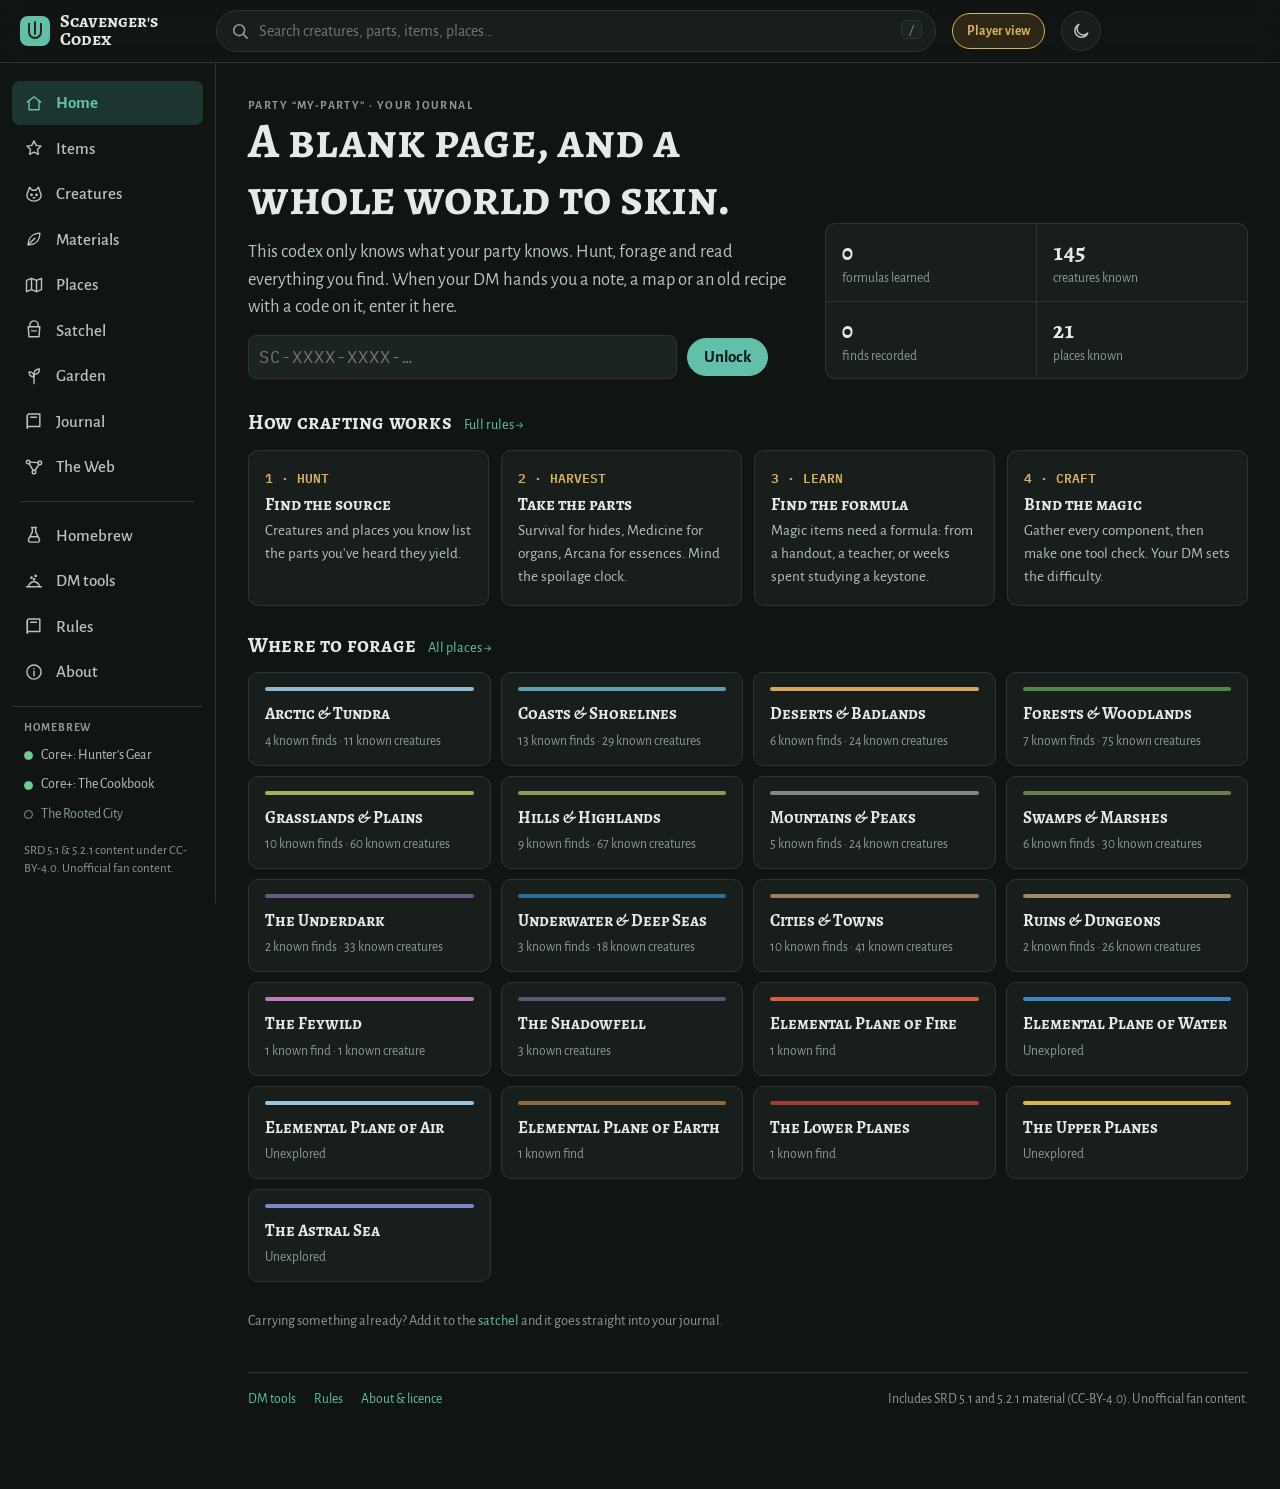
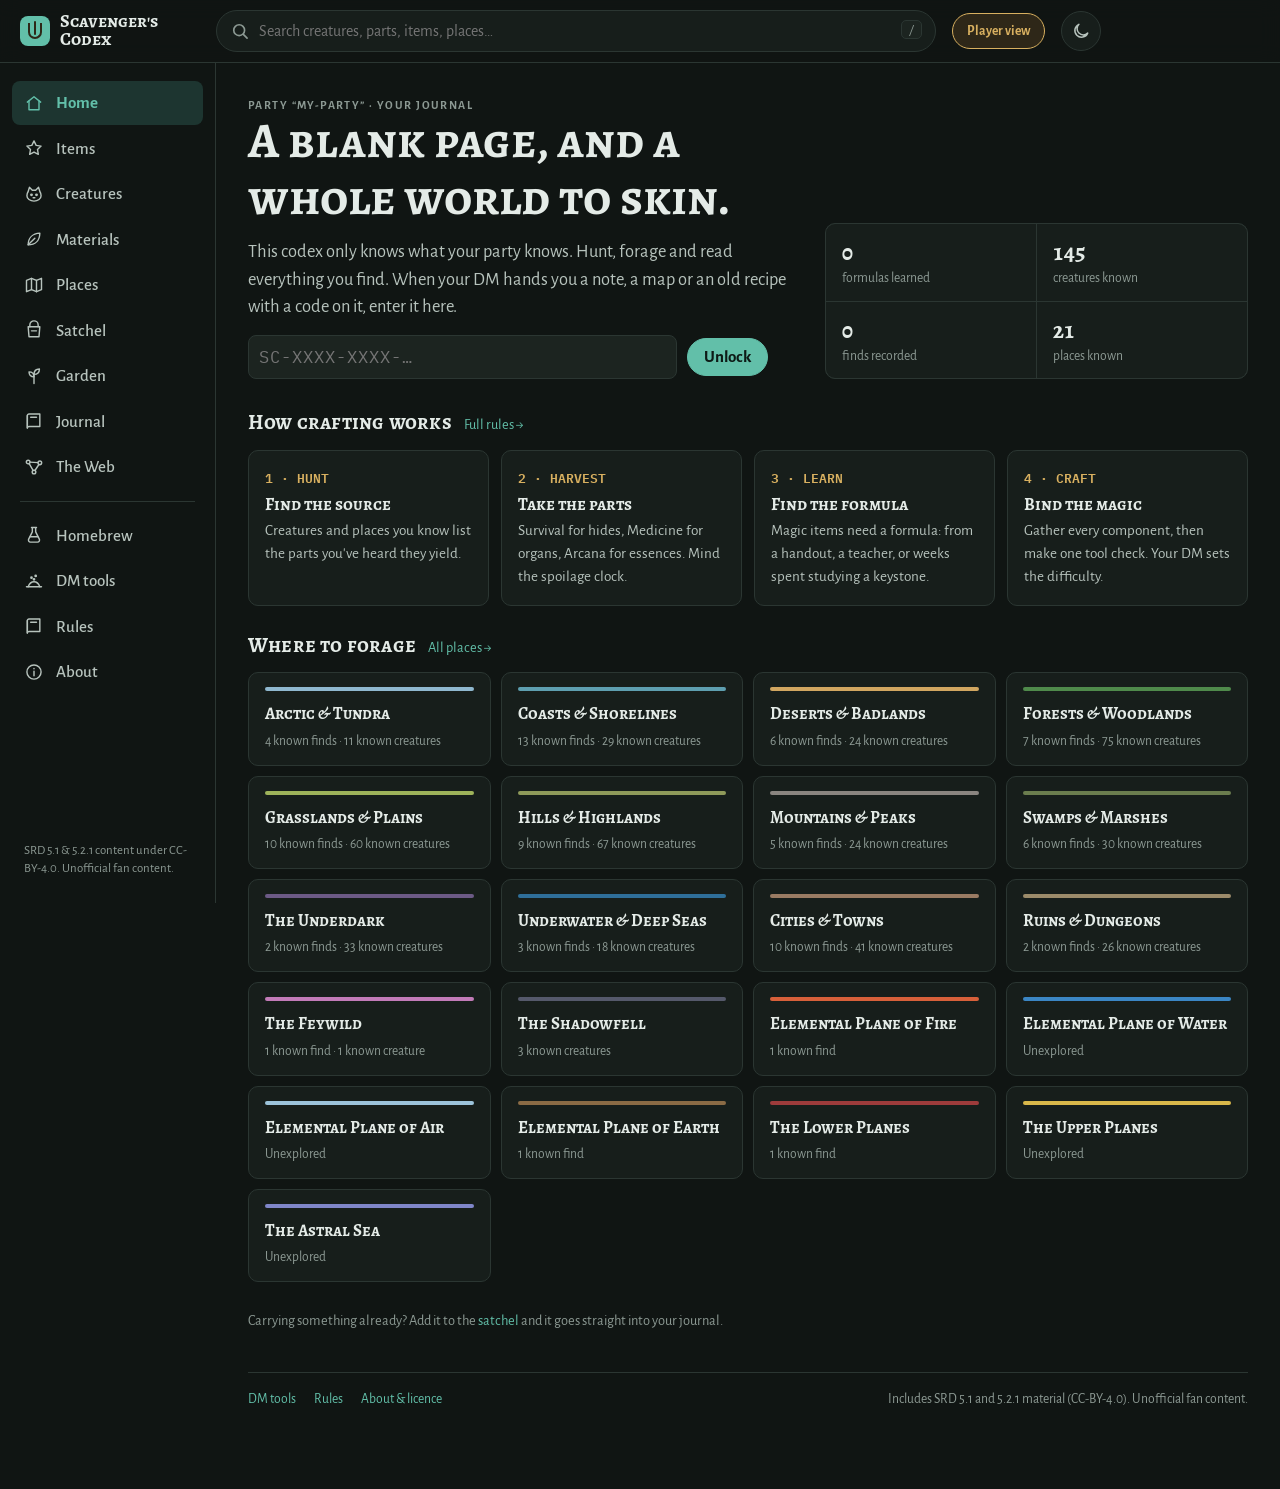
